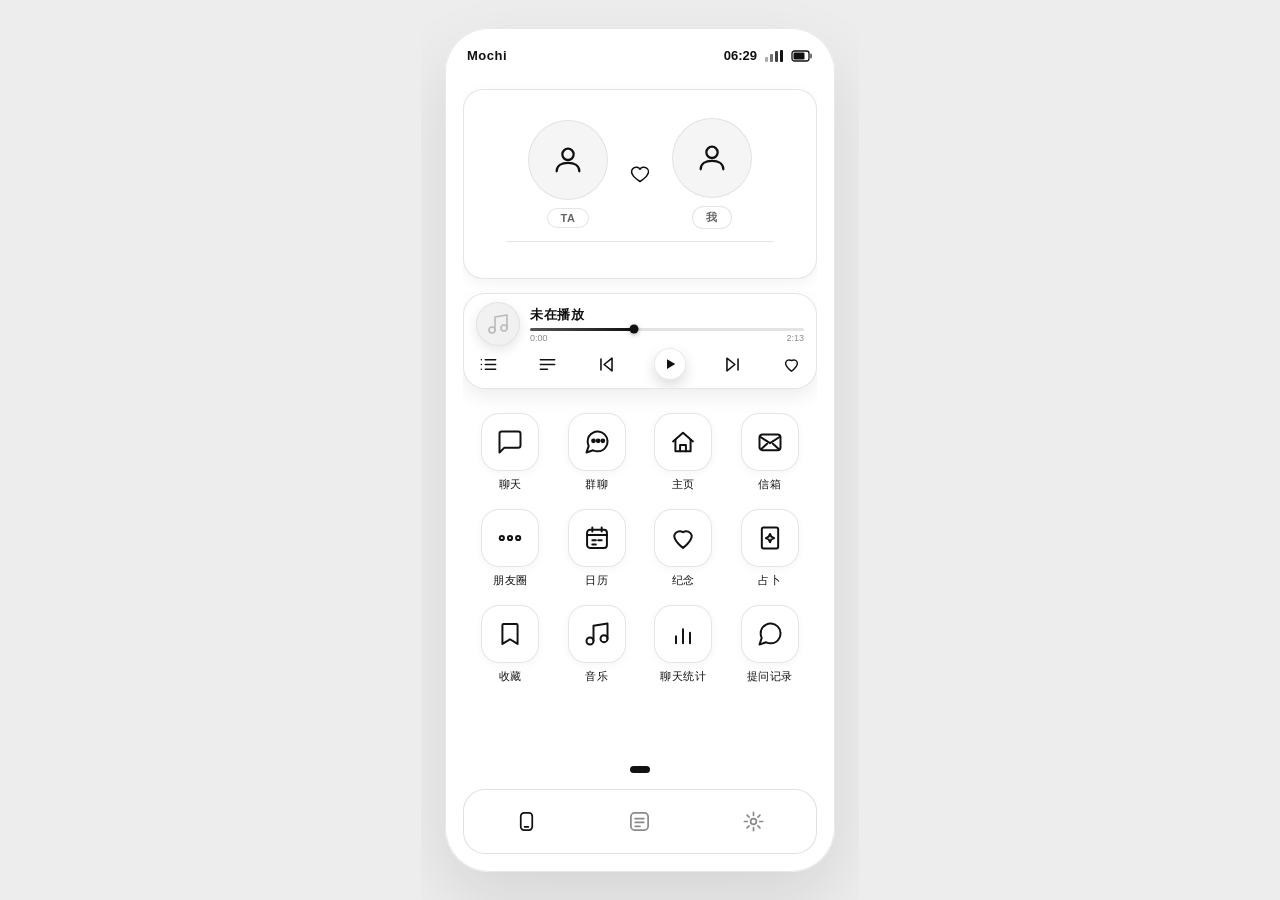
==== index.html @ cc1c0eff "群聊记录丢失的bug尝试修改" ====
<!DOCTYPE html>
<html lang="zh-CN">
<head>
<meta charset="UTF-8">
<meta name="viewport" content="width=device-width, initial-scale=1.0, maximum-scale=1.0, user-scalable=no, viewport-fit=cover, interactive-widget=resizes-visual">
<title>Mochi 字卡传讯</title>
<meta name="description" content="情侣专属的摸鱼字卡聊天模拟器">
<meta name="theme-color" content="#111111">
<link rel="manifest" href="./manifest.json">
<!-- v3.5.158：站点图标用带 mochi 字母的 icon-512——Chrome 安卓通知左侧小图标取自站点图标 -->
<link rel="icon" type="image/png" sizes="512x512" href="./icon-512.png">
<link rel="icon" type="image/png" sizes="192x192" href="./icon-192.png">
<link rel="apple-touch-icon" href="./icon-180.png">
<meta name="apple-mobile-web-app-capable" content="yes">
<meta name="mobile-web-app-capable" content="yes">
<meta name="apple-mobile-web-app-status-bar-style" content="black-translucent">
<meta name="apple-mobile-web-app-title" content="Mochi">
<meta name="format-detection" content="telephone=no,address=no,email=no">
<!-- v3.6.x：全局无 Referer——网易云外链（music.163.com/song/media/outer/url）
     对带 Referer 的请求返回 403（防盗链），移动端 WebView/Edge 对
     audio.referrerPolicy 属性支持不完整，页面级 meta 是更可靠的保证 -->
<meta name="referrer" content="no-referrer">
<script>try{if(localStorage.getItem('xy-home-v2:theme-mode')==='dark')document.documentElement.setAttribute('data-theme','dark');}catch(e){}</script>
<style>
* { margin:0; padding:0; box-sizing:border-box; -webkit-tap-highlight-color:transparent; }
:root {
--ink:#111111; --muted:#8a8a8a; --line:#e6e6e6;
--page-bg:#ededed; --page-bg-grad:#ededed;
--phone-bg-a:#ffffff; --phone-bg-b:#f2f2f2; --phone-inset:#e8e8e8;
--card-bg:#ffffff; --card-bg-97:rgba(255,255,255,.97); --card-border:rgba(0,0,0,.1); --card-shadow:rgba(0,0,0,.04);
--input-bg:#ffffff; --input-border:#e0e0e0; --input-focus-border:#999;
--btn-bg:#111111; --btn-ink:#ffffff; --btn-cancel-bg:#eeeeee; --btn-cancel-ink:#555555;
--overlay-bg:rgba(0,0,0,.35); --static-bg:rgba(0,0,0,.04); --track-bg:#e0e0e0;
--hint-ink:#b5b5b5; --soft-ink:#555555; --pill-border:#ddd;
--danger-soft:#fff5f5; --danger-ink:#a32d2d;
--glass-bg:rgba(255,255,255,.92);
--bg-a:#ffffff; --bg-b:#ffffff;
--shadow-strong:rgba(0,0,0,.12);
--desk-font-scale:1;
--desk-card-scale:1;
}
[data-theme="dark"] {
--ink:#f0f0f0; --muted:#8a8a8a; --line:#333333;
--page-bg:#111111; --page-bg-grad:#111111;
--phone-bg-a:#1c1c1c; --phone-bg-b:#0e0e0e; --phone-inset:rgba(255,255,255,.08);
--card-bg:#1e1e1e; --card-bg-97:rgba(30,30,30,.97); --card-border:rgba(255,255,255,.1); --card-shadow:rgba(0,0,0,.4);
--input-bg:#2a2a2a; --input-border:#3a3a3a; --input-focus-border:#666;
--btn-bg:#f0f0f0; --btn-ink:#111111; --btn-cancel-bg:#2a2a2a; --btn-cancel-ink:#aaaaaa;
--overlay-bg:rgba(0,0,0,.6); --static-bg:rgba(255,255,255,.06); --track-bg:#3a3a3a;
--hint-ink:#666666; --soft-ink:#aaaaaa; --pill-border:#3a3a3a;
--danger-soft:rgba(163,45,45,.18); --danger-ink:#ef9a9a;
--glass-bg:rgba(30,30,30,.92);
--bg-a:#1c1c1c; --bg-b:#0e0e0e;
--shadow-strong:rgba(0,0,0,.5);
}
html,body { overflow-x:hidden;
min-height:100vh;
font-family:'PingFang SC','Microsoft YaHei',-apple-system,sans-serif;
background:radial-gradient(80% 60% at 50% 0%, var(--page-bg-grad) 0%, transparent 60%), var(--page-bg);
display:flex; align-items:center; justify-content:center;
color:var(--ink);
-webkit-text-size-adjust:100%; text-size-adjust:100%;
overscroll-behavior:none;
}
body { height:100vh; height:100dvh; padding:24px; box-sizing:border-box; margin:0; }
html { margin:0; padding:0; }
.splash {
position:fixed; inset:0; z-index:999;
background:var(--card-bg);
display:flex; flex-direction:column; align-items:center;
transition:opacity .4s ease;
}
.splash.hide { opacity:0; pointer-events:none; display:none; }
.splash-box {
flex:1; min-height:0; width:100%; overflow-y:auto;
display:flex; flex-direction:column; align-items:center;
box-sizing:border-box; text-align:center; padding:26px 20px 12px;
scrollbar-width:none; -ms-overflow-style:none;
}
.splash-box::-webkit-scrollbar { display:none; }
.splash-brandcard {
width:min(322px, 100%); box-sizing:border-box;
padding:24px 20px 20px;
background:var(--card-bg); border:1px solid rgba(0,0,0,.07);
border-radius:20px;
display:flex; flex-direction:column; align-items:center;
animation:splash-fade-up .6s ease .04s backwards;
}
.splash-brandcard .splash-logo {
width:74px; height:74px; margin:0 auto 16px;
border-radius:18px;
background:var(--card-bg); border:1px solid rgba(0,0,0,.08);
display:flex; align-items:center; justify-content:center;
animation:splash-pop .7s ease .1s backwards;
}
.splash-logo svg { width:38px; height:38px; }
.splash-title { font-size:18px; font-weight:800; letter-spacing:2px; color:var(--ink); }
.splash-brand { margin-top:8px; font-size:11px; color:var(--muted); letter-spacing:1px; }
.splash-source { margin-top:12px; padding-top:12px; border-top:1px dashed var(--line); text-align:center; width:100%; }
.splash-source-line { font-size:9px; color:var(--hint-ink); line-height:1.8; letter-spacing:0; white-space:nowrap; }
.splash-source-url { color:var(--ink); font-weight:600; }
.splash-footcard {
width:min(322px, 100%); box-sizing:border-box;
padding:14px 18px calc(14px + var(--mochi-safe-bottom,env(safe-area-inset-bottom,0px)));
background:var(--card-bg); border:1px solid rgba(0,0,0,.07);
border-radius:20px;
display:flex; flex-direction:column; align-items:center;
margin-bottom:calc(var(--mochi-safe-bottom,env(safe-area-inset-bottom,0px)) + 18px);
animation:splash-fade-up .6s ease .4s backwards;
}
.splash-ver {
display:flex; flex-direction:column; align-items:center; gap:3px;
line-height:1.5;
}
.splash-ver .sv-app { font-size:11.5px; font-weight:700; color:var(--ink); letter-spacing:.5px; }
.splash-ver .sv-deploy { font-size:10.5px; color:var(--hint-ink); }
.splash-notice {
margin:14px auto 0; width:min(322px, 100%); text-align:left;
background:var(--card-bg); border:1px solid rgba(0,0,0,.07);
border-radius:20px; padding:18px 18px 20px;
animation:splash-fade-up .6s ease .32s backwards;
}
.splash-notice-title { font-size:14px; font-weight:800; color:var(--ink); text-align:center; margin-bottom:5px; letter-spacing:1.5px; }
.splash-notice-sub { font-size:10.5px; font-weight:600; color:var(--muted); text-align:center; margin-bottom:16px; letter-spacing:1.5px; }
.splash-notice-list p { font-size:11.5px; line-height:1.75; color:var(--soft-ink); }
.splash { --sp-ink:#111111; --sp-soft:rgba(17,17,17,.07); }
[data-theme="dark"] .splash { --sp-ink:#e8e8e8; --sp-soft:rgba(255,255,255,.09); }
.splash-tip {
margin:0 0 12px; padding:10px 14px 11px 16px;
background:var(--sp-soft); border-left:3px solid var(--sp-ink); border-radius:8px;
}
.splash-tip p { color:var(--soft-ink); line-height:1.75; }
.splash-tip p + p { margin-top:6px; }
.splash-tip .splash-tip-h { color:var(--ink); font-weight:800; font-size:12px; }
.splash-summary {
margin:0 0 14px; padding:12px 14px 13px 14px;
background:var(--sp-soft); border-left:3px solid var(--sp-ink); border-radius:8px;
}
.splash-summary-title { font-size:12px; font-weight:800; color:var(--ink); margin-bottom:7px; letter-spacing:.6px; }
.splash-summary p { font-size:11.5px; line-height:1.75; color:var(--soft-ink); }
.splash-summary p + p { margin-top:6px; }
.splash-sec-wrap { counter-reset: notice; }
.splash-sec-wrap + .splash-sec-wrap { margin-top:12px; }
.splash-toc {
margin:0 0 14px;
border:1px solid var(--line); border-radius:12px; overflow:hidden;
background:var(--card-bg);
}
.splash-toc-head {
display:flex; align-items:center; justify-content:space-between; gap:8px;
width:100%; padding:12px 14px;
font-size:13px; font-weight:800; letter-spacing:.5px;
color:var(--ink); background:transparent; border:0; text-align:left;
cursor:pointer; user-select:none; -webkit-tap-highlight-color:transparent;
transition:background .2s ease;
}
.splash-toc-head:active { background:var(--sp-soft); }
.splash-toc-chev {
display:inline-block; width:auto; padding:2px 2px 0; text-align:center;
font-size:11px; line-height:1; color:var(--muted); transition:transform .25s ease;
}
.splash-toc.open .splash-toc-chev { transform:rotate(180deg); }
.splash-toc-body { display:none; border-top:1px solid var(--line); counter-reset: toc; }
.splash-toc.open .splash-toc-body { display:block; }
.splash-toc-chip {
display:flex; align-items:center; gap:10px;
width:100%; padding:11px 14px;
font-size:12px; font-weight:700; line-height:1.2; letter-spacing:.4px;
color:var(--muted); background:transparent; border:0; border-bottom:1px solid var(--line);
text-align:left; cursor:pointer; user-select:none; -webkit-tap-highlight-color:transparent;
transition:color .2s ease, background .2s ease;
}
.splash-toc-chip::before {
counter-increment:toc; content:counter(toc, decimal-leading-zero);
display:inline-block; min-width:20px;
font-size:10px; font-weight:800; letter-spacing:0; color:var(--hint-ink);
font-variant-numeric:tabular-nums;
}
.splash-toc-chip:last-child { border-bottom:0; }
.splash-toc-chip:active { background:var(--sp-soft); }
.splash-toc-chip.active { color:var(--ink); font-weight:800; background:var(--sp-soft); }
.splash-toc-chip.active::before { color:var(--sp-ink); }
.splash-sec-collapsible {
border-radius:12px; overflow:hidden;
background:var(--sp-soft); border:1px solid rgba(0,0,0,.05);
scroll-margin-top:10px; }
[data-theme="dark"] .splash-sec-collapsible { border-color:rgba(255,255,255,.06); }
.splash-sec-collapsible .splash-sec {
margin:0; padding:13px 14px; cursor:pointer; user-select:none; -webkit-tap-highlight-color:transparent;
}
.splash-sec-collapsible .splash-sec::after {
content:""; margin-left:auto;
width:7px; height:7px; border-right:1.5px solid var(--sp-ink);
border-bottom:1.5px solid var(--sp-ink);
transform:rotate(-45deg); transition:transform .2s ease;
flex-shrink:0; opacity:.55;
}
.splash-sec-collapsible.is-collapsed .splash-sec-content { display:none; }
.splash-sec-collapsible:not(.is-collapsed) .splash-sec::after { transform:rotate(45deg); }
.splash-sec-collapsible .splash-sec-content {
padding:4px 16px 14px;
background:var(--card-bg);
border-top:1px solid rgba(127,127,127,.1);
}
.splash-sec {
display:flex; align-items:center; gap:9px;
margin-bottom:9px; font-size:13px; font-weight:800; color:var(--ink); letter-spacing:.5px;
}
.splash-sec::before { content:""; width:3px; height:14px; border-radius:2px; background:var(--sp-ink); flex-shrink:0; }
.splash-sub { margin:12px 0 6px; font-size:11.5px; font-weight:800; color:var(--ink); letter-spacing:.5px; }
.splash-item { counter-increment:notice; position:relative; padding-left:23px; margin-bottom:9px; line-height:1.75; }
.splash-item:last-child { margin-bottom:0; }
.splash-item::before {
content:counter(notice);
position:absolute; left:0; top:2px;
min-width:17px; height:17px; line-height:16px; text-align:center;
box-sizing:border-box; padding:0 2px; border-radius:9px;
background:var(--sp-soft); color:var(--sp-ink);
font-size:10px; font-weight:800;
}
.splash-bullet { position:relative; padding-left:23px; margin-bottom:6px; line-height:1.7; }
.splash-bullet::before {
content:"·"; position:absolute; left:8px; top:-1px;
font-size:15px; font-weight:800; color:var(--sp-ink); line-height:1.6;
}
.splash-enter {
display:inline-block; margin-top:14px; padding:11px 40px;
background:var(--btn-bg); color:var(--btn-ink); font-size:13px; font-weight:700;
border-radius:99px; letter-spacing:2px; cursor:pointer;
-webkit-tap-highlight-color:transparent; user-select:none;
box-shadow:0 3px 10px rgba(0,0,0,.12);
transition:opacity .35s ease, transform .12s ease;
}
.splash-enter:active { opacity:.75; transform:scale(.97); }
.splash-enter.is-disabled { opacity:.3; box-shadow:none; pointer-events:none; }
.splash-enter[hidden] { display:none; }
.splash-enter-hint {
margin-top:16px; font-size:11px; color:var(--hint-ink); letter-spacing:1px;
}
.splash-enter-hint[hidden] { display:none; }
.splash-btns {
display:flex; align-items:center; justify-content:center; gap:10px;
margin-top:14px;
}
.splash-btns .splash-enter { margin-top:0; }
.splash-loading {
margin-top:16px; font-size:12px; color:var(--hint-ink); letter-spacing:1px;
}
.splash-loading[hidden] { display:none; }
.splash-force-enter {
margin-top:10px; font-size:11px; color:var(--hint-ink); letter-spacing:1px;
text-decoration:underline; cursor:pointer; -webkit-tap-highlight-color:transparent;
}
.splash-force-enter:active { opacity:.6; }
.splash-force-enter[hidden] { display:none; }
@keyframes splash-pop {
0% { transform:scale(.8); opacity:0; }
100% { transform:scale(1); opacity:1; }
}
@keyframes splash-fade-up {
0% { opacity:0; transform:translateY(14px); }
100% { opacity:1; transform:translateY(0); }
}
.phone {
box-sizing:border-box;
width:390px; max-width:100vw; flex-shrink:0; position:relative;
height:min(844px, calc(100dvh - 48px));
height:min(844px, calc(100vh - 48px));
border-radius:44px; padding:16px 18px 18px;
display:flex; flex-direction:column; overflow:hidden;
box-shadow:0 30px 70px rgba(0,0,0,.1), inset 0 0 0 1px var(--phone-inset);
background:
linear-gradient(168deg, var(--bg-a, #ffffff) 0%, var(--bg-b, #f2f2f2) 100%);
}
@media (max-width: 900px) {
html, body { padding:0; min-height:100vh; min-height:100svh; min-height:100dvh; }
.phone {
box-sizing:border-box;
width:100vw; height:100vh; height:100svh; height:100dvh;
border-radius:0; box-shadow:none;
padding:0 18px 18px;
}
.statusbar {
padding-top:max(calc(14px + env(safe-area-inset-top, 0px)), 14px);
padding-bottom:10px;
}
}
html.force-mobile, html.force-mobile body { padding:0; min-height:100vh; min-height:100svh; min-height:100dvh; }
html.force-mobile .phone {
box-sizing:border-box;
width:100vw; height:100vh; height:100svh; height:100dvh;
border-radius:0; box-shadow:none;
padding:0 18px 18px;
}
html.force-mobile .statusbar {
padding-top:max(calc(14px + env(safe-area-inset-top, 0px)), 14px);
padding-bottom:10px;
}
html.force-mobile .phone input:not([readonly]):not([type="checkbox"]):not([type="radio"]):not([type="range"]):not([type="file"]):not([type="color"]):not([type="hidden"]):not([type="date"]):not([type="time"]):not([type="datetime-local"]):not([type="month"]):not([type="week"]):not([type="button"]):not([type="submit"]):not([type="reset"]),
html.force-mobile .phone textarea:not([readonly]),
html.force-mobile .phone select,
html.force-mobile .phone [contenteditable="true"] { font-size:16px; }
html.force-mobile, html.force-mobile body, html.force-mobile * { touch-action: manipulation; }
html.force-mobile, html.force-mobile body, html.force-mobile .phone, html.force-mobile img { -webkit-touch-callout:none; }
html.force-mobile .tabbar { margin-bottom:var(--mochi-safe-bottom,env(safe-area-inset-bottom,0px)); }
html.force-mobile .phone .page.full .chat-input-row {
margin: 0; border-radius: 0;
border-left: none; border-right: none; border-bottom: none;
padding-left: 12px; padding-right: 12px; padding-top: 10px;
padding-bottom: calc(10px + var(--mochi-safe-bottom,env(safe-area-inset-bottom,0px)));
}
html.force-mobile .phone .page.full .chat-head { padding-top: calc(10px + env(safe-area-inset-top, 0px)); }
html.force-mobile .phone .page.full { padding-bottom: 0; }
html.force-mobile #page-chat { background: var(--page-bg-grad); }
#page-chat { background:#ededed; }
[data-theme="dark"] #page-chat { background:#191919; }
html.force-mobile button, html.force-mobile .app, html.force-mobile .set-row,
html.force-mobile .tab, html.force-mobile .msg, html.force-mobile .feed-post,
html.force-mobile .mail-item { -webkit-tap-highlight-color:transparent; }
html.force-mobile .page-slide,
html.force-mobile .deco-widget, html.force-mobile .mini-card, html.force-mobile .checkin,
html.force-mobile .weekend-box, html.force-mobile .music-widget,
html.force-mobile .memo-card, html.force-mobile .mood-card, html.force-mobile .week-card,
html.force-mobile .desk-period, html.force-mobile .app-grid, html.force-mobile .mini-row { zoom:1; }
.fs-active .phone, .fs-css-active .phone {
width:100vw; height:100vh; height:100svh; height:100dvh;
max-width:none; border-radius:0; box-shadow:none;
padding:0 18px 18px;
}
@media (display-mode: fullscreen) {
.phone {
width:100vw; height:100vh; height:100svh; height:100dvh;
max-width:none; border-radius:0; box-shadow:none;
padding:0 18px 18px;
}
}
html.ios-vv-fit:not(.ios-pwa-standalone) .phone,
html.tablet.ios-vv-fit:not(.ios-pwa-standalone) .phone { height:var(--mochi-ios-h, 100dvh); }
.ios-pwa-standalone .phone,
html.tablet.ios-pwa-standalone .phone { height:100vh; }
.ios-pwa-standalone.ios-fs-active .phone,
html.tablet.ios-pwa-standalone.ios-fs-active .phone { height:var(--mochi-ios-h, 100dvh); }
html.ios-pwa-standalone,
html.ios-pwa-standalone body { background: var(--bg-b); }
@media (display-mode: standalone) {
html, body { background: var(--bg-b); }
}
@media (max-width: 900px) {
.phone input:not([readonly]):not([type="checkbox"]):not([type="radio"]):not([type="range"]):not([type="file"]):not([type="color"]):not([type="hidden"]):not([type="date"]):not([type="time"]):not([type="datetime-local"]):not([type="month"]):not([type="week"]):not([type="button"]):not([type="submit"]):not([type="reset"]),
.phone textarea:not([readonly]),
.phone select,
.phone [contenteditable="true"] {
font-size:16px;
}
html, body, * { touch-action: manipulation; }
html, body, .phone, img { -webkit-touch-callout:none; }
}
@media (max-width: 900px) {
.tabbar {
margin-bottom:var(--mochi-safe-bottom,env(safe-area-inset-bottom,0px));
}
.phone .page.full .chat-input-row {
margin: 0;
border-radius: 0;
border-left: none; border-right: none; border-bottom: none;
padding-left: 12px; padding-right: 12px;
padding-top: 10px;
padding-bottom: calc(10px + var(--mochi-safe-bottom,env(safe-area-inset-bottom,0px)));
}
.phone .page.full .chat-head { padding-top: calc(10px + env(safe-area-inset-top, 0px)); }
.phone .page.full { padding-bottom: 0; }
#page-chat { background: var(--page-bg-grad); }
}
@media (display-mode: fullscreen) {
.phone .page.full .chat-head { padding-top: max(env(safe-area-inset-top, 0px), 12px); }
.phone .page.full .gs-title, .phone .page.full .card-tabs,
.phone .page.full .div-h-title, .phone .page.full .stats-top-name { padding-top: max(env(safe-area-inset-top, 0px), 12px); }
}
.fs-active .phone .page.full .chat-head { padding-top: max(env(safe-area-inset-top, 0px), 12px); }
.fs-active .phone .page.full .gs-title, .fs-active .phone .page.full .card-tabs,
.fs-active .phone .page.full .div-h-title, .fs-active .phone .page.full .stats-top-name { padding-top: max(env(safe-area-inset-top, 0px), 12px); }
@media (max-width: 900px) {
.ios-fs-active .phone { padding-top: max(env(safe-area-inset-top, 0px), 12px); }
.ios-fs-active .phone .statusbar { display: none; }
}
@media (max-width: 900px) {
.fs-css-active .phone { padding-top: max(env(safe-area-inset-top, 0px), 12px); }
}
html.tablet body { padding:0; }
html.tablet .phone {
width:min(640px, 100vw); max-width:none; flex-shrink:0;
height:100vh; height:100svh; height:100dvh;
border-radius:0; box-shadow:none;
padding:0 18px 18px;
}
html.tablet .phone.no-statusbar { padding:0; }
html.tablet .statusbar {
padding-top:max(calc(14px + env(safe-area-inset-top, 0px)), 14px);
padding-bottom:10px;
}
html.tablet.fs-active .phone, html.tablet.fs-css-active .phone { width:100vw; max-width:none; }
@media (display-mode: fullscreen) { html.tablet .phone { width:100vw; max-width:none; } }
html.tablet.ios-fs-active .phone { padding-top:max(env(safe-area-inset-top, 0px), 12px); }
html.tablet .phone .page.full .chat-input-row {
margin:0; border-radius:0;
border-left:none; border-right:none; border-bottom:none;
padding-left:12px; padding-right:12px;
padding-top:10px;
padding-bottom:calc(10px + var(--mochi-safe-bottom,env(safe-area-inset-bottom,0px)));
}
html.tablet .phone .page.full .chat-head { padding-top:calc(10px + env(safe-area-inset-top, 0px)); }
html.tablet .phone .page.full { padding-bottom:0; }
html.tablet #page-chat { background:var(--page-bg-grad); }
html.tablet .tabbar { margin-bottom:var(--mochi-safe-bottom,env(safe-area-inset-bottom,0px)); }
html.tablet .page-slide { zoom:1; }
html.tablet .deco-widget, html.tablet .mini-card, html.tablet .checkin,
html.tablet .weekend-box, html.tablet .music-widget, html.tablet .memo-card,
html.tablet .mood-card, html.tablet .week-card, html.tablet .desk-period, html.tablet .app-grid, html.tablet .mini-row { zoom:1; }
html.tablet .app .app-ico { width:64px; height:64px; }
html.tablet .app .app-name { font-size:12px; }
html.tablet .msg:not(.msg-ask):not(.msg-center) { max-width:70%; }
html.tablet .modal { width:min(320px, 82vw); }
html.tablet .phone input:not([readonly]):not([type="checkbox"]):not([type="radio"]):not([type="range"]):not([type="file"]):not([type="color"]):not([type="hidden"]):not([type="date"]):not([type="time"]):not([type="datetime-local"]):not([type="month"]):not([type="week"]):not([type="button"]):not([type="submit"]):not([type="reset"]),
html.tablet .phone textarea:not([readonly]),
html.tablet .phone select,
html.tablet .phone [contenteditable="true"] { font-size:16px; }
html.tablet, html.tablet * { touch-action:manipulation; }
html.tablet body, html.tablet .phone, html.tablet img { -webkit-touch-callout:none; }
@media (orientation: landscape) and (min-width: 1024px) {
html.tablet .phone { width:min(820px, 100vw); }
html.tablet .msg:not(.msg-ask):not(.msg-center) { max-width:min(70%, 460px); }
html.tablet .modal { width:min(360px, 82vw); }
}
.cc-import-progress {
position:fixed; inset:0; z-index:99999;
background:rgba(0,0,0,.45);
display:flex; align-items:center; justify-content:center;
}
.cc-import-progress[hidden] { display:none; }
.cc-ip-box {
width:min(280px, 84vw); background:var(--card-bg); border-radius:18px;
padding:22px 20px 18px; text-align:center;
box-shadow:0 20px 50px rgba(0,0,0,.18);
}
.cc-ip-title { font-size:15px; font-weight:700; margin-bottom:12px; }
.cc-ip-bar {
height:8px; border-radius:99px; background:var(--track-bg); overflow:hidden; margin:14px 0 10px;
}
.cc-ip-fill {
height:100%; width:0%; border-radius:99px; background:var(--btn-bg);
transition:width .25s ease;
}
.cc-ip-sub { font-size:12px; color:var(--muted); min-height:16px; }
@media (max-width: 900px) {
button, .app, .set-row, .tab, .msg, .feed-post, .mail-item {
-webkit-tap-highlight-color:transparent;
}
}
body.scroll-lock { overflow:hidden; }
body.scroll-lock .page { overflow:hidden; }
.ce-box {
white-space:pre-wrap; word-break:break-word; outline:none;
caret-color:var(--ink); line-height:1.5;
}
.ce-box:empty::before {
content:attr(data-ph); color:var(--hint-ink); pointer-events:none;
}
input.ce-ghost, textarea.ce-ghost {
position:absolute; width:1px !important; height:1px !important; opacity:0;
pointer-events:none; padding:0; border:0;
}
#tc-mask, #call-mask, #feed-notice-panel, #poke-card, #emoji-panel, #chat-ask-panel, #qa-mask {
overscroll-behavior:contain;
}
.glass {
background: var(--glass-bg);
border: 1px solid var(--card-border);
box-shadow: 0 2px 8px var(--card-shadow);
}
.app-ico svg, .deco-avatar .ring svg, .chat-item .av svg, .chat-search svg,
.ch-back svg, .set-row .ico svg, .set-row .arrow svg, .msg-av svg,
.mw-btn, .mw-heart {
stroke: var(--ink);
}
.mw-bars { fill: var(--ink); }
.statusbar {
display:flex; align-items:center; justify-content:space-between;
padding:4px 4px 12px; font-size:13px; font-weight:600; z-index:2;
}
.statusbar .brand { font-weight:800; letter-spacing:.5px; }
.statusbar .sb-right { display:flex; align-items:center; gap:8px; }
.statusbar .icons { display:flex; gap:6px; align-items:center; }
.page { flex:1; display:flex; flex-direction:column; overflow-y:auto; z-index:2; padding-bottom:4px; }
.page[hidden] { display:none; }
.app[hidden] { display:none !important; }
.modal-mask {
position:absolute; inset:0; z-index:90;
background:var(--overlay-bg);
display:flex; align-items:center; justify-content:center;
}
.modal-mask[hidden] { display:none; }
.modal {
width:min(272px, 82vw);
max-height: min(78vh, calc(100% - 24px));
overflow-y:auto;
background:var(--card-bg-97);
border:1px solid var(--card-border);
border-radius:22px; padding:18px 18px 16px;
box-shadow:0 20px 50px var(--shadow-strong);
}
.modal-title { font-size:15px; font-weight:700; margin-bottom:12px; }
.modal-input {
width:100%; border:1px solid var(--input-border); border-radius:12px;
padding:10px 12px; font-size:14px; font-family:inherit;
outline:none; background:var(--input-bg); color:var(--ink);
}
.modal-input:focus { border-color:var(--input-focus-border); }
.modal-input[hidden] { display:none; }
.modal-textarea {
width:100%; border:1px solid var(--input-border); border-radius:12px;
padding:10px 12px; font-size:13px; font-family:inherit;
outline:none; background:var(--input-bg); color:var(--ink);
resize:vertical; min-height:64px; line-height:1.6;
}
.modal-textarea[hidden] { display:none; }
.modal-textarea:focus { border-color:var(--input-focus-border); }
.modal-textarea.ce-box {
max-height:38vh;
overflow-y:auto;
-webkit-overflow-scrolling:touch;
overscroll-behavior:contain;
}
.modal, .modal-textarea.ce-box {
scrollbar-width:none; -ms-overflow-style:none;
}
.modal::-webkit-scrollbar, .modal-textarea.ce-box::-webkit-scrollbar { display:none; }
.modal.modal--big { width:min(330px, 94vw); }
.modal.modal--big .modal-textarea,
.modal.modal--big .modal-textarea.ce-box { max-height:52vh; }
.modal-swatches { display:flex; flex-wrap:wrap; gap:12px; margin-top:4px; }
.modal-swatches[hidden] { display:none; }
.modal-pills { display:flex; flex-wrap:wrap; gap:8px; margin-top:4px; }
.modal-pills[hidden] { display:none; }
.modal-slider { margin-top:6px; }
.modal-slider[hidden] { display:none; }
.ms-head { display:flex; justify-content:space-between; align-items:center; margin-bottom:2px; }
.ms-label { font-size:12px; color:var(--muted); }
.ms-val { font-size:13px; font-weight:700; color:var(--ink); min-width:40px; text-align:right; }
.ms-range {
width:100%; margin:6px 0; -webkit-appearance:none; appearance:none;
height:4px; border-radius:99px; background:var(--track-bg); outline:none;
}
.ms-range::-webkit-slider-thumb {
-webkit-appearance:none; appearance:none; width:22px; height:22px; border-radius:50%;
background:var(--btn-bg); border:3px solid var(--card-bg); box-shadow:0 1px 5px rgba(0,0,0,.3); cursor:pointer;
}
.ms-range::-moz-range-thumb {
width:16px; height:16px; border-radius:50%; background:var(--btn-bg);
border:3px solid var(--card-bg); box-shadow:0 1px 5px rgba(0,0,0,.3); cursor:pointer;
}
.ms-preview {
display:flex; align-items:center; gap:12px; margin-top:10px;
padding:10px 14px; background:var(--static-bg); border-radius:14px;
}
.ms-preview[hidden] { display:none; }
.ms-ico {
width:52px; height:52px; flex-shrink:0;
background:var(--glass-bg); border:1px solid var(--card-border);
box-shadow:0 3px 8px rgba(0,0,0,.08);
}
.ms-preview-txt { font-size:12px; color:var(--muted); }
.pill {
padding:8px 16px; font-size:13px; border-radius:99px;
border:1px solid var(--pill-border); background:var(--card-bg); color:var(--soft-ink);
cursor:pointer; font-family:inherit; font-weight:600;
}
.pill.on { background:var(--card-bg); color:var(--ink); border-color:var(--btn-bg); }
.sw {
width:42px; height:42px; border-radius:50%; cursor:pointer;
border:2px solid transparent; box-shadow:0 2px 6px rgba(0,0,0,.1);
}
.sw:hover { transform:scale(1.1); }
.sw.on { border-color:var(--ink); }
.modal-custom {
display:block; margin:12px auto 0; padding:6px 18px;
font-size:12px; color:var(--muted); background:transparent;
border:1px solid var(--pill-border); border-radius:99px; cursor:pointer; font-family:inherit;
}
.modal-custom:hover { color:var(--ink); border-color:#bbb; }
.modal-custom.on { color:var(--ink); border-color:var(--ink); }
.modal-custom[hidden] { display:none; }
.modal-btns { display:flex; gap:10px; margin-top:16px; }
.modal-btn {
flex:1; border:none; border-radius:12px; padding:11px;
font-size:14px; font-family:inherit; cursor:pointer;
}
.modal-btn.cancel { background:var(--btn-cancel-bg); color:var(--btn-cancel-ink); }
.modal-btn.ok { background:var(--btn-bg); color:var(--btn-ink); font-weight:600; }
.modal-btn.copy { background:var(--btn-bg); color:var(--btn-ink); font-weight:600; }
.modal-btn[hidden] { display:none; }
.page { scrollbar-width:none; -ms-overflow-style:none; }
.page::-webkit-scrollbar { display:none; }
.modal-select {
width:100%; border:1px solid var(--input-border); border-radius:12px;
padding:11px 13px; font-size:13px; font-family:inherit; background:var(--input-bg); color:var(--ink);
outline:none; margin-top:4px;
}
.modal-select[hidden] { display:none; }
.modal-select:focus { border-color:var(--input-focus-border); }
.modal-file {
display:block; margin:10px auto 0; padding:6px 16px;
font-size:12px; color:var(--soft-ink); background:transparent;
border:1px solid var(--pill-border); border-radius:10px; cursor:pointer; font-family:inherit;
}
.modal-file:hover { border-color:#999; color:var(--ink); }
.modal-file[hidden] { display:none; }
.modal-static {
font-size:14px; line-height:1.7; color:var(--ink);
background:var(--static-bg); border-radius:12px; padding:12px 14px;
margin-bottom:14px; white-space:pre-wrap; word-break:break-word;
}
.modal-static[hidden] { display:none; }
.pwa-install {
position:fixed; right:16px; bottom:calc(16px + var(--mochi-safe-bottom,env(safe-area-inset-bottom,0px))); z-index:900;
display:flex; align-items:center; gap:6px;
background:var(--btn-bg); color:var(--btn-ink); border:none; border-radius:99px;
padding:11px 18px; font-size:13px; font-family:inherit; font-weight:600;
cursor:pointer; box-shadow:0 6px 20px rgba(0,0,0,.25);
}
.pwa-install svg { width:16px; height:16px; }
.pwa-install[hidden] { display:none; }
.pwa-ios-hint {
position:fixed; right:16px; bottom:calc(16px + var(--mochi-safe-bottom,env(safe-area-inset-bottom,0px))); z-index:900;
background:rgba(17,17,17,.92); color:#fff; border-radius:14px;
padding:12px 16px; font-size:12px; line-height:1.5; max-width:240px;
box-shadow:0 6px 20px rgba(0,0,0,.25); cursor:pointer;
}
.pwa-ios-hint[hidden] { display:none; }
.ver-update-bar {
position:fixed; top:0; left:0; right:0; z-index:998;
display:flex; align-items:center; justify-content:center; gap:10px;
padding:10px 14px;
padding-top:calc(10px + env(safe-area-inset-top, 0px));
background:rgba(17,17,17,.94); color:#fff; font-size:13px;
box-shadow:0 4px 16px rgba(0,0,0,.25);
}
.ver-update-bar[hidden] { display:none; }
.ver-update-bar .vub-txt { font-weight:600; }
.ver-update-bar .vub-act {
flex-shrink:0; padding:5px 14px; border-radius:99px;
background:var(--card-bg); color:var(--ink); font-weight:700; cursor:pointer;
-webkit-tap-highlight-color:transparent;
}
.ver-update-bar .vub-act:active { opacity:.8; }
.poke-card-scroll, .tc-body, .mg-list, .emoji-groups,
.card-list, .mem-scroll, .cal-scroll, .div-scroll, .gs-scroll,
.chat-search, .fav-list, .feed-list, .mail-list, .qa-body,
.sm-list, .music-list, .feed-notice-panel, .feed-comment-panel,
.emoji-panel, #com-sticker-list, .chat-draft-items {
overscroll-behavior: contain;
}
.tc-hint, .tc-q, .tc-opt, .qa-q, .cal-message, .mem-next,
.div-card-meaning, .msg-bubble, .feed-content, .feed-comment,
.mail-body, .tc-li-q, .modal-static {
word-break: break-word;
overflow-wrap: anywhere;
}
.sfx-card .set-row { border-bottom:none; padding-bottom:6px; }
.sfx-presets { display:flex; flex-wrap:wrap; gap:8px; padding:6px 16px 12px; }
.sfx-preset {
padding:6px 13px; border-radius:99px; font-size:12px; font-weight:600;
border:1px solid rgba(0,0,0,.12); background:#fff; color:#444;
font-family:inherit; cursor:pointer; -webkit-tap-highlight-color:transparent;
transition:background .15s ease, color .15s ease, border-color .15s ease;
}
.sfx-preset:active { background:rgba(0,0,0,.07); }
.sfx-preset.on { background:var(--ink); color:#fff; border-color:var(--ink); }
.sfx-tools { display:flex; gap:8px; flex-wrap:wrap; padding:0 16px 14px; }
:root {
--widget-bg:#ffffff;
--widget-border:rgba(0,0,0,.1);
--widget-btn:#111111;
--widget-btn-text:#ffffff;
--widget-heart:#111111;
--widget-opacity:1;
--app-ico-radius:18px;
--desk-bg-blur:0px;
--desk-bg-mask-op:0;
--desk-card-radius:20px;
}
.phone-bg-mask {
position:absolute; inset:0; z-index:0; pointer-events:none;
background:rgba(255,255,255,var(--desk-bg-mask-op,0));
border-radius:inherit;
}
.phone-bg-mask.blur-on {
backdrop-filter:blur(var(--desk-bg-blur,0px));
-webkit-backdrop-filter:blur(var(--desk-bg-blur,0px));
}
.page-slide { zoom:var(--desk-font-scale, 1); }
.deco-widget, .mini-row, .checkin, .weekend-box, .music-widget,
.week-card, .desk-period, .app-grid { zoom:var(--desk-card-scale, 1); }
@media (max-width: 900px) {
.page-slide,
.deco-widget, .mini-row, .checkin, .weekend-box, .music-widget,
.week-card, .desk-period, .app-grid { zoom:1; }
}
.deco-widget {
position:relative; height:190px; border-radius:26px;
margin-top:14px; margin-bottom:14px; flex-shrink:0;
background:var(--widget-bg);
border:1px solid var(--widget-border);
box-shadow:0 4px 14px rgba(0,0,0,.05);
display:flex; flex-direction:column; align-items:center; justify-content:center;
padding:14px 16px 12px;
opacity:var(--widget-opacity);
}
.deco-avatars {
display:flex; align-items:center; justify-content:center; gap:22px;
}
.deco-avatar { display:flex; flex-direction:column; align-items:center; gap:8px; cursor:pointer; }
.deco-avatar .ring {
width:80px; height:80px; border-radius:var(--msg-av-radius, 50%);
background:#f5f5f5; border:1px solid rgba(0,0,0,.08);
display:flex; align-items:center; justify-content:center; overflow:hidden;
transition:transform .18s ease;
}
.deco-avatar:active .ring { transform:scale(.95); }
.deco-avatar .ring svg { width:34px; height:34px; }
.deco-avatar .ring img { width:100%; height:100%; object-fit:cover; display:block; border-radius:var(--msg-av-radius, 50%); }
.deco-avatar .lbl {
font-size:11px; color:#666; font-weight:600; letter-spacing:.5px;
background:#fff; border:1px solid rgba(0,0,0,.1);
padding:3px 13px; border-radius:99px; cursor:pointer;
}
.deco-avatar .lbl:hover { background:rgba(0,0,0,.04); }
.deco-heart {
flex-shrink:0;
display:flex; align-items:center; justify-content:center;
color:#111;
}
.deco-heart svg { width:20px; height:20px; }
.deco-love {
margin-top:12px; text-align:center; color:var(--ink);
width:84%;
border-top:1px solid rgba(0,0,0,.1);
padding-top:10px;
line-height:1.6;
display:flex; align-items:baseline; justify-content:center; gap:10px;
}
.deco-love #love-days { font-size:20px; font-weight:800; letter-spacing:1px; white-space:nowrap; }
.deco-love #love-date {
font-size:11px; color:var(--muted); letter-spacing:.5px;
white-space:nowrap; overflow:hidden; text-overflow:ellipsis; min-width:0;
}
.mini-row { display:flex; gap:12px; margin-bottom:14px; flex-shrink:0; }
.mini-card { flex:1; height:92px; overflow:hidden; box-sizing:border-box; border-radius:20px; padding:14px; box-shadow:0 6px 16px rgba(0,0,0,.06); background:var(--widget-bg); opacity:var(--widget-opacity); border:1px solid var(--widget-border); display:flex; flex-direction:column; justify-content:center; }
.mc-top { font-size:11px; color:var(--muted); letter-spacing:1px; }
.mc-b { font-size:13px; font-weight:600; color:var(--ink); margin-top:6px; line-height:1.45; }
.mc-b b { font-size:16px; }
.mini-card .mc-b { white-space:nowrap; overflow:hidden; text-overflow:ellipsis; height:18.85px; line-height:18.85px; }
.mini-card #love-quote {
white-space:normal; display:-webkit-box; -webkit-box-orient:vertical; -webkit-line-clamp:3;
overflow:hidden; text-overflow:clip; height:45px; line-height:15px; margin-top:2px;
}
.mini-card[data-card-bg="fish"] .mc-b {
height:45px; line-height:15px; margin-top:2px; overflow:hidden;
}
.mini-card[data-card-bg="fish"] .mc-b b { line-height:inherit; }
.checkin {
display:flex; align-items:center; gap:10px;
border-radius:18px; padding:12px 14px; margin:0 0 14px; flex-shrink:0;
height:66px; box-sizing:border-box; overflow:hidden;
background:var(--widget-bg);
box-shadow:0 4px 14px rgba(0,0,0,.05);
opacity:var(--widget-opacity);
border:1px solid var(--widget-border);
}
.ck-heart {
width:30px; height:30px; border-radius:50%; flex-shrink:0;
background:var(--widget-heart); color:#fff;
display:flex; align-items:center; justify-content:center; font-size:13px;
}
.ck-txt {
flex:1; font-size:11px; color:#555; font-weight:500; letter-spacing:.5px;
white-space:nowrap; overflow:hidden; text-overflow:ellipsis;
}
.ck-btn {
font-size:12px; font-weight:700; color:var(--widget-btn-text); cursor:pointer;
background:var(--widget-btn); padding:9px 16px; border-radius:99px;
box-shadow:0 3px 8px rgba(0,0,0,.12);
display:inline-flex; align-items:center; min-height:38px; border:none;
font-family:inherit; -webkit-tap-highlight-color:transparent;
}
.ck-btn.done { background:#e2e2e2; color:#777; box-shadow:none; }
.weekend-box {
position:relative; display:flex; align-items:center; justify-content:space-between; gap:8px;
border-radius:16px; padding:9px 12px; margin:0 0 14px; flex-shrink:0;
height:66px; box-sizing:border-box; overflow:hidden;
background:var(--widget-bg);
box-shadow:0 4px 14px rgba(0,0,0,.05);
opacity:var(--widget-opacity);
border:1px solid var(--widget-border);
}
.we-combo {
position:absolute; top:-9px; right:10px;
font-size:10px; font-weight:700; color:#fff; letter-spacing:.5px;
background:#e8533d; padding:2px 8px; border-radius:99px;
box-shadow:0 2px 8px rgba(232,83,61,.4);
opacity:0; transform:translateY(3px) scale(.9); pointer-events:none;
transition:opacity .18s ease, transform .18s ease;
}
.we-combo.on { opacity:1; transform:translateY(0) scale(1); }
.we-left { display:flex; flex-direction:column; gap:0; min-width:0; }
.we-top {
display:flex; align-items:baseline; gap:8px; min-width:0;
line-height:1.2;
}
.we-days { font-size:13px; font-weight:700; color:var(--ink); letter-spacing:.5px; white-space:nowrap; flex-shrink:0; }
.we-sub { font-size:9px; color:var(--muted); letter-spacing:1px; white-space:nowrap; overflow:hidden; text-overflow:ellipsis; min-width:0; }
.we-ta {
display:grid; grid-template-columns:1fr 1fr; gap:2px 16px;
margin-top:1px; font-size:10px; line-height:1.2; color:#555; font-weight:600;
}
.we-ta .pair { display:flex; align-items:baseline; gap:5px; white-space:nowrap; }
.we-ta .pair i { font-style:normal; }
.we-ta .pair b { color:var(--ink); font-size:12px; font-weight:700; }
.we-ta i { font-style:normal; }
.we-sep {
font-style:normal; color:#c9c9c9; font-weight:400;
margin:0 10px; font-size:10px;
}
.we-btn {
flex-shrink:0;
border:none; cursor:pointer; font-family:inherit;
background:var(--widget-btn); color:var(--widget-btn-text); font-size:12px; font-weight:700;
padding:6px 11px; border-radius:99px; box-shadow:0 3px 8px rgba(0,0,0,.25);
display:flex; align-items:center; gap:3px;
}
.we-btn:active { transform:scale(.95); }
.we-btn b { font-size:13px; }
.app-grid { display:grid; grid-template-columns:repeat(4,1fr); gap:2px 8px; padding:2px 8px 6px; }
.app { display:flex; flex-direction:column; align-items:center; gap:6px; cursor:pointer; }
.app .app-ico {
width:min(58px, 21vw); height:min(58px, 21vw); border-radius:var(--app-ico-radius);
background: rgba(255,255,255,.92); border:1px solid rgba(0,0,0,.1);
box-shadow:0 2px 8px rgba(0,0,0,.04);
display:flex; align-items:center; justify-content:center;
transition:transform .18s ease, box-shadow .18s ease;
}
.app:hover .app-ico {
transform:translateY(-2px) scale(1.05);
box-shadow:0 4px 12px rgba(0,0,0,.08);
}
.app .app-ico svg { width:28px; height:28px; stroke:var(--ink); }
.app .app-ico img { width:100%; height:100%; object-fit:cover; border-radius:18px; display:block; }
.app-badge-box { position:relative; }
.app-badge {
position:absolute; top:-5px; right:-6px; min-width:18px; height:18px; padding:0 5px;
background:#fff; color:#333; font-size:10px; font-weight:700; line-height:16px;
text-align:center; border-radius:10px; border:1px solid rgba(0,0,0,.15);
box-shadow:0 1px 4px rgba(0,0,0,.08); box-sizing:border-box;
}
.app-badge[hidden] { display:none; }
.app-grid.editing .app-ico { outline:2px solid var(--ink); outline-offset:3px; }
.app .app-name { font-size:11px; color:var(--ink); letter-spacing:.5px; }
.app .app-name { white-space:nowrap; overflow:hidden; text-overflow:ellipsis; max-width:100%; height:14px; line-height:14px; display:block; }
.page-slide .app[data-desk-widget^="app-"] { align-self:center; margin:8px 0; }
.app-grid { margin-top:0; }
.app-grid.p2-grid { margin-top:0; }
.page-slide > [data-desk-widget]:first-child { margin-top:14px; }
.desktop-pages {
flex:1; min-height:0; display:flex;
overflow-x:auto; overflow-y:hidden;
scroll-snap-type:x mandatory;
-webkit-overflow-scrolling:touch;
scrollbar-width:none; -ms-overflow-style:none;
touch-action:pan-x pan-y;
gap:var(--desk-page-gap, 8px);
}
.desktop-pages::-webkit-scrollbar { display:none; }
.page-slide {
width:100%; flex-shrink:0; height:100%;
scroll-snap-align:start;
overflow-y:auto; scrollbar-width:none; -ms-overflow-style:none;
touch-action:pan-x pan-y;
}
.page-slide::-webkit-scrollbar { display:none; }
#page-phone { position:relative; }
#page-phone { user-select:none; -webkit-user-select:none; -webkit-touch-callout:none; }
.dots {
position:absolute; left:0; right:0; bottom:6px;
display:flex; justify-content:center; gap:8px; padding:0;
}
.dot {
width:7px; height:7px; border-radius:99px; background:rgba(0,0,0,.18); cursor:pointer;
transition:width .25s ease, background .25s ease;
}
.dot.active { width:20px; background:var(--ink); }
.page-slide { padding-bottom:18px; }
.page-slide.desk-page {
display:flex; flex-direction:column;
}
.desk-page-hint {
display:none; margin:auto; text-align:center; color:var(--muted);
font-size:12px; letter-spacing:1px; padding:40px 20px;
}
.desk-page-add {
margin:16px auto; padding:10px 22px; border-radius:99px;
border:1px dashed rgba(0,0,0,.2); background:rgba(255,255,255,.6);
color:var(--ink); font-size:13px; font-weight:600; cursor:pointer;
display:none; align-items:center; gap:6px;
}
.decor-on .page-slide.desk-page .desk-page-hint { display:block; }
.decor-on .page-slide.desk-page .desk-page-add { display:inline-flex; }
.desk-widget, [data-desk-widget] {
position:relative;
}
.deco-widget, .mini-card, .checkin, .weekend-box, .music-widget,
.memo-card, .mood-card, .week-card,
.desk-clock, .desk-cal, .desk-timer, .desk-anniv, .desk-period,
.desk-text-widget, .desk-countdown-widget {
border-radius:var(--desk-card-radius, 20px);
}
.desk-lib {
position:fixed; inset:0; z-index:99;
display:flex; align-items:center; justify-content:center;
background:rgba(0,0,0,.4);
}
.desk-lib-box {
width:min(88vw,380px); max-height:78vh; overflow:auto;
background:#fff; border-radius:16px; padding:16px;
box-shadow:0 8px 30px rgba(0,0,0,.2);
scrollbar-width:none;
}
.desk-lib-box::-webkit-scrollbar { display:none; }
.desk-lib-title { font-size:15px; font-weight:700; margin-bottom:4px; }
.desk-lib-sub { font-size:11px; color:#888; margin-bottom:12px; }
.desk-lib-item {
display:flex; align-items:center; gap:10px;
padding:10px 12px; border:1px solid #eee; border-radius:10px; margin-bottom:8px;
font-size:13px;
}
.desk-lib-item .dl-meta { flex:1; min-width:0; }
.desk-lib-item .dl-name { font-size:13px; font-weight:600; color:var(--ink,#111); }
.desk-lib-item .dl-where { font-size:11px; color:#999; margin-top:2px; }
.desk-lib-item .dl-btn {
font-size:12px; padding:4px 12px; border:none; border-radius:99px;
background:#111; color:#fff; cursor:pointer; font-family:inherit; flex-shrink:0;
}
.desk-lib-item .dl-btn:disabled { background:#ddd; color:#999; }
.desk-clock { padding:14px 16px; margin:0 0 14px; text-align:center; }
.desk-clock .dc-time { font-size:32px; font-weight:700; letter-spacing:2px; color:var(--ink,#111); line-height:1.1; }
.desk-clock .dc-date { font-size:12px; color:var(--muted,#888); margin-top:4px; }
.desk-cal { padding:12px 14px; margin:0 0 14px; }
.desk-cal .dcal-head { display:flex; align-items:center; justify-content:space-between; margin-bottom:8px; }
.desk-cal .dcal-title { font-size:13px; font-weight:600; color:var(--ink,#111); }
.desk-cal .dcal-grid { display:grid; grid-template-columns:repeat(7,1fr); gap:2px; }
.desk-cal .dcal-cell { text-align:center; font-size:11px; line-height:24px; height:24px; border-radius:6px; color:var(--ink,#333); }
.desk-cal .dcal-cell.empty { visibility:hidden; }
.desk-cal .dcal-cell.today { background:#111; color:#fff; font-weight:700; }
.desk-cal .dcal-cell.has-msg { position:relative; color:var(--ink,#111); font-weight:600; }
.desk-cal .dcal-cell.has-msg::after { content:''; position:absolute; bottom:2px; left:50%; transform:translateX(-50%); width:4px; height:4px; border-radius:50%; background:#e88; }
.desk-cal .dcal-cell.today.has-msg::after { background:#fff; }
.desk-cal .dcal-cell:not(.empty):active { background:rgba(0,0,0,.08); }
.desk-timer { padding:14px 16px; margin:0 0 14px; text-align:center; }
.desk-timer .dt-disp { font-size:28px; font-weight:700; letter-spacing:1px; color:var(--ink,#111); line-height:1.1; font-variant-numeric:tabular-nums; }
.desk-timer .dt-mode-label { font-size:11px; color:var(--muted,#888); margin-top:4px; }
.desk-timer .dt-controls { display:flex; gap:6px; margin-top:10px; }
.desk-timer .dt-btn { flex:1; font-size:12px; padding:6px 0; border:1px solid rgba(0,0,0,.12); border-radius:8px; background:rgba(0,0,0,.03); color:var(--ink,#111); cursor:pointer; font-family:inherit; }
.desk-timer .dt-btn:active { background:rgba(0,0,0,.08); }
.desk-anniv { padding:14px 16px; margin:0 0 14px; text-align:center; }
.desk-anniv .da-label { font-size:11px; color:var(--muted,#888); }
.desk-anniv .da-days { font-size:26px; font-weight:700; color:var(--ink,#111); margin:2px 0; }
.desk-anniv .da-name { font-size:12px; color:var(--muted,#666); }
.desk-period { position:relative; padding:18px; text-align:center; cursor:pointer; white-space:nowrap;
height:160px; box-sizing:border-box; overflow:hidden; flex-shrink:0;
margin:0 0 14px; }
.desk-period .dpd-inner {
position:absolute; left:0; right:0; top:0; bottom:0;
display:flex; flex-direction:column; align-items:center; justify-content:center;
}
.desk-period .dpd-label { font-size:13px; color:var(--ink,#1a1a1a); }
.desk-period .dpd-days { font-size:50px; font-weight:700; color:var(--ink,#111); margin:10px 0; line-height:1.1; }
.desk-period .dpd-sub { font-size:13px; color:var(--muted,#666); }
.desk-period .dpd-phase {
position:absolute; top:10px; left:12px; z-index:2;
font-size:10px; line-height:1; font-weight:700; color:#fff;
padding:4px 8px; border-radius:99px;
}
.desk-period .dpd-phase[hidden] { display:none; }
.desk-period .phase-period  { background:var(--ink,#111); }
.desk-period .phase-fertile { background:#8b8b8b; }
.desk-period .dpd-bar-wrap {
position:absolute; left:16px; right:16px; bottom:10px;
text-align:center;
}
.desk-period .dpd-bar-wrap[hidden] { display:none; }
.desk-period .dpd-bar-cap { font-size:10px; color:var(--muted,#888); margin-bottom:3px; line-height:1; }
.desk-period .dpd-bar {
height:4px; background:var(--card-border, rgba(0,0,0,.12)); border-radius:99px; overflow:hidden;
}
.desk-period .dpd-bar-fill { height:100%; width:0; background:var(--ink,#111); border-radius:99px; transition:width .4s ease; }
.desk-image-widget {
position:relative; margin:14px 0; border-radius:var(--desk-card-radius,20px);
overflow:hidden; cursor:pointer; background:rgba(0,0,0,.04);
box-shadow:0 4px 14px rgba(0,0,0,.06);
}
.desk-text-widget {
margin:14px 0; padding:14px 16px; text-align:center;
background:var(--widget-bg,#fff); opacity:var(--widget-opacity,1);
box-shadow:0 4px 14px rgba(0,0,0,.06); cursor:pointer;
}
.desk-text-widget p { margin:0; line-height:1.5; word-break:break-word; }
.desk-countdown-widget {
margin:14px 0; padding:14px 16px; text-align:center;
background:var(--widget-bg,#fff); opacity:var(--widget-opacity,1);
box-shadow:0 4px 14px rgba(0,0,0,.06); cursor:pointer;
}
.desk-countdown-widget .dcd-label { font-size:11px; color:var(--muted,#888); }
.desk-countdown-widget .dcd-days { font-size:26px; font-weight:700; color:var(--ink,#111); margin:2px 0; }
.desk-countdown-widget .dcd-date { font-size:12px; color:var(--muted,#666); }
.desk-image-widget img { width:100%; display:block; border-radius:inherit; }
.decor-on .desk-image-widget::after {
content:'点我换图 · 删除'; position:absolute; left:0; right:0; bottom:0;
padding:6px; text-align:center; font-size:11px; color:#fff;
background:linear-gradient(transparent, rgba(0,0,0,.6));
pointer-events:none;
}
.desk-image-viewer {
position:fixed; inset:0; z-index:10000;
display:flex; align-items:center; justify-content:center;
background:rgba(0,0,0,.92);
}
.desk-image-viewer[hidden] { display:none; }
.desk-image-viewer img {
max-width:96vw; max-height:96vh; object-fit:contain;
border-radius:4px;
}
.desk-image-viewer-close {
position:absolute; top:env(safe-area-inset-top,12px); right:14px;
width:40px; height:40px; line-height:38px; text-align:center;
font-size:28px; color:#fff; cursor:pointer;
background:rgba(255,255,255,.15); border-radius:50%;
}
.music-widget {
display:flex; flex-direction:column; justify-content:center;
height:190px; overflow:hidden; box-sizing:border-box;
border-radius:22px; padding:13px; margin-top:14px; margin-bottom:14px;
box-shadow:0 8px 20px rgba(0,0,0,.07);
background:var(--widget-bg);
opacity:var(--widget-opacity);
border:1px solid var(--widget-border);
}
.mw-head {
display:flex; align-items:center; justify-content:space-between; margin-bottom:9px;
}
.mw-tag { font-size:10px; color:var(--muted); letter-spacing:2px; font-weight:600; }
.mw-bars { width:15px; height:15px; opacity:.35; transition:opacity .2s ease; }
.mw-bars.playing { opacity:1; }
.mw-bars.playing rect { animation:bar-bounce 1s infinite ease-in-out; transform-origin:center; }
.mw-bars.playing .b1 { animation-duration:1s; }
.mw-bars.playing .b2 { animation-duration:1.1s; }
.mw-bars.playing .b3 { animation-duration:.9s; }
.mw-bars.playing .b4 { animation-duration:1.3s; }
@keyframes bar-bounce {
0%, 100% { transform:scaleY(.5); }
50% { transform:scaleY(1); }
}
.mw-main { display:flex; align-items:center; gap:12px; }
.mw-cover { flex-shrink:0; }
.mw-vinyl {
width:70px; height:70px; border-radius:50%;
background:radial-gradient(circle at 50% 50%, #2a2a2a 0%, #1a1a1a 55%, #3a3a3a 56%, #2e2e2e 100%);
display:flex; align-items:center; justify-content:center;
box-shadow:0 6px 14px rgba(0,0,0,.30), inset 0 0 0 1px rgba(255,255,255,.08);
animation:spin 14s linear infinite;
}
.mw-vinyl svg { width:26px; height:26px; stroke:#fff; }
@keyframes spin { to { transform:rotate(360deg); } }
.mw-info { flex:1; min-width:0; }
.mw-song { font-size:16px; font-weight:700; letter-spacing:.5px; }
.mw-artist { font-size:11px; color:var(--muted); margin-top:3px; white-space:nowrap; overflow:hidden; text-overflow:ellipsis; }
.mw-progress { margin-top:10px; }
.mw-bar {
position:relative; height:4px; border-radius:99px; background:#e3e3e3;
}
.mw-fill {
position:absolute; left:0; top:0; bottom:0; width:38%; border-radius:99px;
background:linear-gradient(90deg,#555,#111);
}
.mw-knob {
position:absolute; left:38%; top:50%; transform:translate(-50%,-50%);
width:11px; height:11px; border-radius:50%; background:#111;
box-shadow:0 1px 4px rgba(0,0,0,.35);
}
.mw-times {
display:flex; justify-content:space-between; margin-top:5px;
font-size:10px; color:var(--muted);
}
.mw-controls {
display:flex; align-items:center; justify-content:space-between; margin-top:9px;
padding:0 4px;
}
.mw-btn { width:26px; height:26px; color:var(--ink); cursor:pointer; transition:transform .15s ease; }
.mw-btn:hover { transform:scale(1.15); }
.mw-play {
width:46px; height:46px; border-radius:50%;
background:#ffffff; color:#111111;
display:flex; align-items:center; justify-content:center;
border:1px solid rgba(0,0,0,.08);
box-shadow:0 6px 14px rgba(0,0,0,.14); cursor:pointer;
transition:transform .15s ease;
}
.mw-play:hover { transform:scale(1.08); }
.mw-play svg { width:24px; height:24px; fill:#111111; }
.mw-heart { width:24px; height:24px; cursor:pointer; transition:transform .15s ease; }
.mw-heart:hover { transform:scale(1.15); }
.mw-controls .mw-btn, .mw-controls .mw-heart {
width:38px; height:38px; min-width:38px; min-height:38px;
display:flex; align-items:center; justify-content:center;
}
#mw-cover {
position:relative;
width:70px; height:70px; border-radius:50%;
background:#f1f1f1; overflow:hidden;
box-shadow:0 4px 12px rgba(0,0,0,.1);
border:1px solid rgba(0,0,0,.06);
display:flex; align-items:center; justify-content:center;
}
#mw-cover .mw-cover-ico {
width:24px; height:24px; color:#b9b9b9;
transition:opacity .2s ease;
}
#mw-cover .mw-vinyl {
position:absolute; inset:0; border-radius:50%;
background:transparent; animation:none; box-shadow:none; display:block;
}
#mw-cover.has-cover .mw-cover-ico { opacity:0; }
.mw-play { cursor:pointer; }
.mw-btn {
background:transparent; border:none; padding:0; cursor:pointer;
color:var(--ink); display:flex; align-items:center; justify-content:center;
}
.mw-btn svg { width:26px; height:26px; }
.mw-heart { background:transparent; border:none; padding:0; cursor:pointer; color:var(--ink); }
.mw-heart svg { width:26px; height:26px; }
.mw-heart.liked { color:#e05555; }
.mw-heart.liked svg { fill:#e05555; }
#mw-bar { cursor:pointer; }
.memo-card, .mood-card { cursor:pointer; }
.memo-card .mc-b, .mood-card .mc-b { font-size:12px; }
.page-slide.third .mini-row { flex-direction:row; gap:12px; }
.page-slide.third .mini-row .memo-card,
.page-slide.third .mini-row .mood-card { height:92px; }
.week-card { border-radius:20px; padding:8px 14px; margin-bottom:14px; height:92px; overflow:hidden; box-sizing:border-box; display:flex; flex-direction:column; justify-content:center; }
.week-days { display:flex; gap:6px; margin-top:5px; }
.week-day {
flex:1; text-align:center; padding:4px 0; border-radius:10px;
background:rgba(0,0,0,.04); color:var(--muted); font-size:11px;
cursor:pointer; -webkit-tap-highlight-color:transparent;
}
.week-day b { display:block; font-size:13px; color:var(--ink); margin-bottom:1px; }
.week-day.today { background:var(--ink); color:#fff; cursor:default; }
.week-day.today b { color:#fff; }
.week-day:not(.today):active { background:rgba(0,0,0,.10); }
.desk-msg {
position:fixed; top:calc(12px + env(safe-area-inset-top, 0px)); left:50%; transform:translateX(-50%);
z-index:89; width:min(320px, calc(100% - 24px));
display:flex; align-items:center; gap:10px; padding:10px 12px;
background:rgba(255,255,255,.96); border:1px solid rgba(0,0,0,.1);
border-radius:16px; box-shadow:0 10px 30px rgba(0,0,0,.12);
cursor:pointer; animation:deskMsgIn .25s ease;
box-sizing:border-box;
touch-action:pan-y;
}
@keyframes deskMsgIn { from{opacity:0; transform:translateX(-50%) translateY(-8px);} to{opacity:1; transform:translateX(-50%) translateY(0);} }
.desk-msg-av { width:38px; height:38px; border-radius:50%; overflow:hidden; flex-shrink:0; background:#f1f1f1; display:flex; align-items:center; justify-content:center; }
.desk-msg-av img { width:100%; height:100%; object-fit:cover; display:block; }
.desk-msg-av svg { width:22px; height:22px; stroke:#999; }
.desk-msg-body { flex:1; min-width:0; }
.desk-msg-name { font-size:12px; font-weight:700; color:var(--ink); }
.desk-msg-text { font-size:12px; color:var(--muted); margin-top:2px; white-space:nowrap; overflow:hidden; text-overflow:ellipsis; }
.desk-msg[hidden] { display:none; }
.desk-move-mode #desktop-pages,
.desk-move-mode .page-slide { touch-action: pan-x pan-y; -webkit-touch-callout: none; }
.desk-move-mode .app,
.desk-move-mode [data-desk-widget]:not(.app-grid) { touch-action: none; cursor: grab; }
.desk-dragging { opacity: .22 !important; animation: none !important; }
.desk-drag-clone {
position: fixed; z-index: 9999; pointer-events: none;
box-shadow: 0 18px 44px rgba(0,0,0,.3); opacity: .97;
transform: scale(1.06); border-radius: inherit;
}
.desk-drop-line {
position: fixed; z-index: 9998; pointer-events: none;
background: #2b7fff; border-radius: 2px;
box-shadow: 0 0 10px rgba(43,127,255,.6);
}
.desk-drop-line.horiz { height: 3px; }
.desk-drop-line.vert { width: 3px; }
.desk-edge-hint {
position: fixed; top: 0; bottom: 0; width: 44px; z-index: 50;
pointer-events: none; opacity: 0; transition: opacity .2s;
}
.desk-edge-hint.show { opacity: 1; }
.desk-edge-hint.left { left: 0; background: linear-gradient(90deg, rgba(43,127,255,.28), transparent); }
.desk-edge-hint.right { right: 0; background: linear-gradient(270deg, rgba(43,127,255,.28), transparent); }
.music-widget {
height: 96px;
padding: 8px 12px;
margin-top: 0;               }
.mw-head { display: none; }    .mw-main { gap: 10px; }
.mw-cover, #mw-cover { width: 44px; height: 44px; }
.mw-vinyl { width: 44px; height: 44px; }
.mw-vinyl svg { width: 18px; height: 18px; }
.mw-song { font-size: 13px; }
.mw-artist { display: none; }  .mw-progress { margin-top: 4px; }
.mw-bar { height: 3px; }
.mw-knob { width: 9px; height: 9px; }
.mw-times { font-size: 9px; margin-top: 2px; }
.mw-controls { margin-top: 2px; padding: 0; }
.music-widget .mw-controls .mw-btn,
.music-widget .mw-controls .mw-heart {
width: 24px; height: 24px; min-width: 24px; min-height: 24px;
}
.music-widget .mw-controls .mw-btn svg,
.music-widget .mw-controls .mw-heart svg { width: 19px; height: 19px; }
.music-widget .mw-play { width: 32px; height: 32px; }
.music-widget .mw-play svg { width: 18px; height: 18px; }
.chat-head {
display:flex; align-items:center; gap:10px;
padding:8px 2px 12px; flex-shrink:0;
position:sticky; top:0; z-index:5;
background:rgba(255,255,255,.92);
border-bottom:1px solid rgba(0,0,0,.1);
box-shadow:0 2px 8px rgba(0,0,0,.04);
}
.ch-back {
width:40px; height:40px; border-radius:50%;
background: rgba(255,255,255,.92); border:1px solid rgba(0,0,0,.1);
display:flex; align-items:center; justify-content:center; cursor:pointer;
flex-shrink:0;
}
.ch-back svg { width:18px; height:18px; }
.ch-name {
flex:1; min-width:0;
font-size:17px; font-weight:700; letter-spacing:.5px;
white-space:nowrap; overflow:hidden; text-overflow:ellipsis;
}
.ch-settings {
width:34px; height:34px; border-radius:50%;
background: rgba(255,255,255,.92); border:1px solid rgba(0,0,0,.1);
display:flex; align-items:center; justify-content:center; cursor:pointer; flex-shrink:0;
}
.ch-settings svg { width:18px; height:18px; }
.ch-av {
width:34px; height:34px; border-radius:var(--msg-av-radius, 4px); flex-shrink:0;
background:#e9e9e9; overflow:hidden;
display:flex; align-items:center; justify-content:center;
cursor:pointer;
}
.ch-av svg { width:16px; height:16px; }
.ch-av img { width:100%; height:100%; object-fit:cover; display:block; border-radius:var(--msg-av-radius, 50%); }
#chat-partner-name { cursor:pointer; -webkit-tap-highlight-color:transparent; user-select:none; -webkit-user-select:none; }
#chat-partner-name:active { opacity:.6; }
.chat-body {
flex:1; min-height:0; overflow-y:auto; scrollbar-width:none; -ms-overflow-style:none;
padding:6px 18px; display:flex; flex-direction:column; gap:14px;
background:transparent; position:relative;
-webkit-overflow-scrolling:touch;
overscroll-behavior:contain;
transform:translateZ(0);
}
.chat-body::-webkit-scrollbar { display:none; }
.chat-loading {
position:absolute; left:50%; top:38%; transform:translate(-50%,-50%);
z-index:5; pointer-events:none;
}
.chat-loading-card {
background:rgba(255,255,255,.95); border:1px solid rgba(0,0,0,.1);
border-radius:12px; padding:14px 18px; min-width:190px;
display:flex; flex-direction:column; gap:8px; align-items:center;
box-shadow:0 4px 16px rgba(0,0,0,.08);
}
.chat-loading-bar {
width:150px; height:5px; border-radius:3px; background:#e9e9e9; overflow:hidden; position:relative;
}
.chat-loading-bar i {
position:absolute; top:0; left:-40%; width:40%; height:100%;
border-radius:3px; background:#111;
animation:chatLoadSlide 1.1s ease-in-out infinite;
}
.chat-loading-txt { font-size:12px; color:#888; }
@keyframes chatLoadSlide { 0% { left:-40%; } 100% { left:100%; } }
.msg { display:flex; align-items:flex-start; gap:10px; max-width:85%; }
.msg-in { align-self:flex-start; }
.msg-out { align-self:flex-end; flex-direction:row; }
.msg-av {
width:40px; height:40px; border-radius:var(--msg-av-radius, 50%); flex-shrink:0;
background:#e9e9e9; overflow:hidden;
display:flex; align-items:center; justify-content:center;
}
.msg-av svg { width:19px; height:19px; }
.msg-av img { width:100%; height:100%; object-fit:cover; border-radius:var(--msg-av-radius, 50%); display:block; }
.msg-bubble {
position:relative;
padding: var(--chat-bubble-pad, 9px 12px);
font-size: var(--chat-font-size, 14px);
border-radius: var(--chat-bubble-radius, 4px); line-height:1.5; word-break:break-word;
background:#fff; border:none; box-shadow:none;
min-width:0;
user-select:none; -webkit-user-select:none;
}
.msg-in .msg-bubble { background: var(--msg-in-bg, #ffffff); color: var(--msg-in-ink, #111111); }
.msg-out .msg-bubble { background: var(--msg-out-bg, #95ec69); color: var(--msg-out-ink, #111111); }
.msg-in .msg-bubble::before,
.msg-out .msg-bubble::before {
content:""; position:absolute; top:16px;
width:8px; height:8px; transform:rotate(45deg);
}
.msg-in .msg-bubble::before {
left:-3px; background:var(--msg-in-bg, #ffffff);
border-bottom-left-radius:1px;
}
.msg-out .msg-bubble::before {
right:-3px; background:var(--msg-out-bg, #95ec69);
border-top-right-radius:1px;
}
.msg-enter {
animation: msgFadeUp .28s cubic-bezier(.25,.1,.25,1) both;
}
.msg-in.msg-enter {
animation-name: msgSlideIn;
}
.msg-out.msg-enter {
animation-name: msgSlideOut;
}
@keyframes msgFadeUp {
from { opacity: 0; transform: translateY(6px); }
to { opacity: 1; transform: translateY(0); }
}
@keyframes msgSlideIn {
from { opacity: 0; transform: translateX(-8px); }
to { opacity: 1; transform: translateX(0); }
}
@keyframes msgSlideOut {
from { opacity: 0; transform: translateX(8px); }
to { opacity: 1; transform: translateX(0); }
}
.msg-hi-heart {
position:absolute;
top:2px; left:4px;
width:10px; height:10px;
color:#ff4d6a;
pointer-events:none;
z-index:5;
display:block;
}
.msg-side {
display:flex; flex-direction:column; align-items:center; gap:3px; flex-shrink:0;
}
.msg-time {
font-size:10px; line-height:1; color:var(--msg-time-ink, #111111); letter-spacing:.5px;
font-weight:400; white-space:nowrap;
opacity:.5;
}
body.cs-time-under-bubble .msg { position:relative; }
body.cs-time-under-bubble .msg-side .msg-time {
position:absolute; top:calc(100% + 3px); padding:2px 8px; border-radius:10px;
background:rgba(0,0,0,.05); opacity:.6; letter-spacing:.3px; z-index:2;
}
body.cs-time-under-bubble .msg-in .msg-side .msg-time { right:0; }
body.cs-time-under-bubble .msg-out .msg-side .msg-time { left:0; }
body.cs-time-bubble .msg-side { display:flex; flex-direction:row; align-items:center; gap:8px; }
body.cs-time-bubble .msg-side .msg-time {
padding:3px 8px; border-radius:10px; background:rgba(0,0,0,.05);
opacity:.6; letter-spacing:.3px;
}
body.cs-time-float .msg { position:relative; }
body.cs-time-float .msg-side .msg-time {
position:absolute; top:-4px; padding:2px 8px; border-radius:10px;
background:rgba(0,0,0,.06); opacity:.65; letter-spacing:.3px; z-index:2;
}
body.cs-time-float .msg-in .msg-side .msg-time { right:-4px; }
body.cs-time-float .msg-out .msg-side .msg-time { left:-4px; }
body.cs-time-center .msg { position:relative; padding-top:18px; width:100%; max-width:100%; }
body.cs-time-center .msg-in { justify-content:flex-start; }
body.cs-time-center .msg-out { justify-content:flex-end; }
body.cs-time-center .msg-side .msg-time {
position:absolute; top:0; left:50%; transform:translateX(-50%);
padding:2px 10px; border-radius:10px; background:rgba(0,0,0,.05);
opacity:.6; letter-spacing:.3px;
}
body.cs-time-hidden .msg-time { display:none; }
body.cs-time-divider #chat-body .msg-time { display:none; }
.msg-time-divider { display:none; justify-content:center; margin:14px 0 10px; }
body.cs-time-divider .msg-time-divider { display:flex; }
.msg-time-divider span {
padding:3px 10px; border-radius:999px; background:rgba(0,0,0,.05);
font-size:10px; line-height:1; color:var(--msg-time-ink, #111111);
letter-spacing:.3px; opacity:.6; white-space:nowrap;
}
.chat-typing {
flex-shrink:0;
align-self:flex-start;
width:fit-content;
padding:2px 18px 4px;
font-size:12px;
color:var(--typing-ink, #8a8a8a);
letter-spacing:.5px;
background:transparent;
white-space:nowrap;
pointer-events:none;
}
.chat-typing[hidden] { display:none; }
.chat-body { padding-bottom:24px; }
.chat-draft {
display:flex; flex-direction:column; align-items:stretch; gap:8px;
margin:6px 4px 0; padding:8px 10px;
background:transparent; border:none;
border-radius:12px;
}
.chat-draft[hidden] { display:none; }
.chat-draft-quote { display:flex; }
.chat-draft-quote[hidden] { display:none; }
.chat-draft-quote-bar {
display:flex; align-items:center; gap:8px; flex:1; min-width:0;
padding:6px 8px; border-radius:8px;
background:rgba(127,127,127,.13);
border-left:3px solid rgba(127,127,127,.5);
}
.chat-draft-quote-img {
width:22px; height:22px; border-radius:5px; object-fit:cover;
flex-shrink:0; border:1px solid rgba(0,0,0,.08);
}
.chat-draft-quote-text {
flex:1; min-width:0; font-size:12.5px; line-height:1.35; color:inherit;
white-space:nowrap; overflow:hidden; text-overflow:ellipsis;
}
.chat-draft-items { display:flex; gap:8px; overflow-x:auto; flex:1; scrollbar-width:none; }
.chat-draft-items::-webkit-scrollbar { display:none; }
.chat-draft-item {
position:relative; width:44px; height:44px; border-radius:8px; overflow:hidden; flex-shrink:0;
border:1px solid rgba(0,0,0,.08);
}
.chat-draft-item img { width:100%; height:100%; object-fit:cover; display:block; }
.chat-draft-x {
position:absolute; top:0; right:0; width:16px; height:16px;
background:rgba(0,0,0,.55); color:#fff; border:none; font-size:10px;
display:flex; align-items:center; justify-content:center; cursor:pointer;
}
.chat-draft-quote-x {
position:static; width:18px; height:18px; flex-shrink:0;
border-radius:50%; background:rgba(127,127,127,.45);
font-size:11px; line-height:1;
}
.msg-parts-imgs { display:flex; gap:4px; margin-bottom:6px; }
.msg-img { max-width:90px; max-height:90px; border-radius:8px; display:block; }
.msg-img.msg-img-big { max-width:min(260px, 100%); max-height:260px; border-radius:10px; cursor:zoom-in; }
.msg-parts-imgs .msg-img-big { max-width:min(260px, 100%); max-height:260px; }
.msg-parts-imgs.multi { flex-wrap:wrap; }
.msg-parts-imgs.multi .msg-img { width:70px; height:70px; object-fit:cover; }
.msg-parts-imgs.multi .msg-img-big { width:110px; height:110px; object-fit:cover; }
.chat-search { height:auto; max-height:60%; }
.chat-search[hidden] { display:none; }
.chat-search-new {
flex-shrink:0; display:flex; align-items:center; gap:3px;
border:1px solid rgba(0,0,0,.12); background:#fff; color:var(--ink);
font-size:12px; font-weight:600; padding:6px 12px; border-radius:99px;
cursor:pointer; font-family:inherit; -webkit-tap-highlight-color:transparent;
}
.chat-search-new:active { background:rgba(0,0,0,.05); }
.chat-search-bar {
display:flex; gap:8px; padding:2px 2px 10px; flex-shrink:0;
}
.chat-search-input {
flex:1; min-width:0; border:1px solid rgba(0,0,0,.1); border-radius:99px;
padding:9px 14px; font-size:14px; font-family:inherit; outline:none; background:#f6f6f6;
}
.chat-search-input:focus { border-color:var(--ink); background:#fff; }
.chat-search-go {
flex-shrink:0; border:none; border-radius:99px; padding:0 18px;
background:var(--ink); color:#fff; font-size:13px; font-weight:700;
cursor:pointer; font-family:inherit; -webkit-tap-highlight-color:transparent;
}
.chat-search-date {
display:flex; align-items:center; gap:6px; padding:0 2px 10px; flex-shrink:0;
}
.chat-search-date-input {
flex:1; min-width:0; border:1px solid rgba(0,0,0,.1); border-radius:10px;
padding:6px 8px; font-size:12px; font-family:inherit; outline:none; background:#f6f6f6;
color:var(--ink); -webkit-appearance:none; appearance:none;
}
.chat-search-date-input:focus { border-color:var(--ink); background:#fff; }
.chat-search-date-sep { flex-shrink:0; font-size:12px; color:var(--muted); }
.chat-search-date-clear {
flex-shrink:0; border:1px solid rgba(0,0,0,.1); background:#fff; color:var(--ink);
font-size:12px; padding:6px 10px; border-radius:99px; cursor:pointer;
font-family:inherit; -webkit-tap-highlight-color:transparent;
}
.chat-search-date-clear:active { background:rgba(0,0,0,.05); }
.chat-search-results {
flex:1; overflow-y:auto; padding:2px 2px 4px;
scrollbar-width:none; -ms-overflow-style:none;
}
.chat-search-results::-webkit-scrollbar { display:none; }
.chat-search-results .tc-listitem { cursor:pointer; border-radius:12px; padding:9px 12px; }
.chat-search-results .tc-listitem:active { background:rgba(0,0,0,.05); }
.chat-search-hl { background:#ffe58f; border-radius:2px; padding:0 1px; }
.chat-search-empty { text-align:center; color:#c0c0c0; font-size:12px; padding:24px 0; }
.chat-ask-body { display:flex; flex-direction:column; gap:10px; }
.chat-ask-input {
border:1px solid rgba(0,0,0,.12); border-radius:12px; padding:11px 14px;
font-size:14px; font-family:inherit; outline:none; background:#fff; color:var(--ink);
width:100%; box-sizing:border-box;
}
.chat-ask-input:focus {
border-color:var(--ink);
transform:translateZ(0);
}
.chat-ask-type { display:flex; gap:8px; }
.chat-ask-type[hidden] { display:none; }
.chat-ask-type-btn {
flex:1; border:1px solid rgba(0,0,0,.12); border-radius:10px; padding:8px 0;
background:#fff; color:#666; font-size:13px; font-weight:600; cursor:pointer; font-family:inherit;
text-align:center; -webkit-tap-highlight-color:transparent;
}
.chat-ask-type-btn.sel { background:var(--ink); color:#fff; border-color:var(--ink); }
.chat-ask-opts {
width:100%; box-sizing:border-box; border:1px solid rgba(0,0,0,.12); border-radius:12px;
padding:11px 14px; font-size:14px; font-family:inherit; outline:none; background:#fff; color:var(--ink);
resize:none; line-height:1.5;
}
.chat-ask-opts:focus {
border-color:var(--ink);
transform:translateZ(0);
}
.ce-box.chat-ask-opts {
max-height:150px; overflow-y:auto; overscroll-behavior:contain;
}
.chat-ask-actions { display:flex; gap:8px; }
.chat-ask-actions .cc-tool { flex:1; }
#chat-divine-body .div-modes-wrap,
#chat-divine-body .div-counts-wrap {
display:flex; gap:8px; margin-bottom:10px;
}
#chat-divine-body .div-mode {
flex:1; padding:9px 0; border-radius:11px; text-align:center;
border:1px solid rgba(0,0,0,.12); background:rgba(255,255,255,.92);
color:#666; font-size:13px; font-weight:600; cursor:pointer; font-family:inherit;
-webkit-tap-highlight-color:transparent;
}
#chat-divine-body .div-mode.sel { background:var(--ink); color:#fff; border-color:var(--ink); }
#chat-divine-body .div-chat-targets { flex-wrap:wrap; }
#chat-divine-body .div-chat-targets .div-mode { flex:0 0 auto; padding:8px 12px; border-radius:99px; }
#chat-divine-body .div-draw {
width:100%; margin-top:4px;
}
#chat-divine-body .div-spread { display:flex; gap:10px; overflow-x:auto; padding:10px 0 4px; }
#chat-divine-body .div-mini { flex:0 0 92px; display:flex; flex-direction:column; align-items:center; gap:5px; }
#chat-divine-body .div-card-face {
width:100%; aspect-ratio:1; background:#eceff3; border:1px solid rgba(0,0,0,.05);
border-radius:12px; display:flex; flex-direction:column; align-items:center; justify-content:center; gap:4px;
}
#chat-divine-body .div-card-ico svg { width:24px; height:24px; }
#chat-divine-body .div-card-name { font-size:11px; font-weight:700; color:var(--ink); }
#chat-divine-body .div-card-meaning { font-size:10px; color:var(--muted); line-height:1.5; text-align:center; }
#chat-divine-body .div-mini-tag { font-size:9px; color:var(--muted); }
#chat-divine-body .div-summary { text-align:center; font-size:12px; color:var(--ink); font-weight:600; margin-top:6px; }
#chat-divine-body .div-result-empty { text-align:center; color:#c0c0c0; font-size:12px; padding:14px 0; }
.chat-input-row {
display:flex; align-items:center; gap:8px;
border-radius:99px; padding:14px 12px 14px 16px; flex-shrink:0; margin-top:8px;
background:rgba(255,255,255,.92);
border:1px solid rgba(0,0,0,.1);
box-shadow:0 2px 8px rgba(0,0,0,.04);
position:relative;
}
.chat-input {
flex:1; min-width:0; border:none; outline:none; background:transparent;
font-size:15px; font-family:inherit; color:var(--ink);
line-height:1.45; min-height:21px; max-height:96px; overflow-y:auto;
white-space:pre-wrap; word-break:break-word; caret-color:var(--ink);
scrollbar-width:none; -ms-overflow-style:none;
}
.chat-input::-webkit-scrollbar { display:none; }
.chat-input:empty::before {
content:attr(data-ph); color:#b5b5b5; pointer-events:none;
}
.chat-send {
outline:none; cursor:pointer; flex-shrink:0;
background:var(--send-bg, #111111); color:var(--send-ink, #ffffff); font-size:14px; font-weight:600;
padding:12px 24px; border-radius:99px; font-family:inherit;
border:1px solid rgba(0,0,0,.1);
}
#page-chat {
position:relative;
overflow:hidden;
overscroll-behavior:none;
}
.page.full .chat-head {
padding: calc(14px + env(safe-area-inset-top, 0px)) 18px 12px;
margin: 0;
background:rgba(255,255,255,.92); border-bottom:1px solid rgba(0,0,0,.1);
box-shadow:0 2px 8px rgba(0,0,0,.04);
}
.page.full .chat-body { padding: 14px 18px 28px; } .page.full .chat-input-row { margin: 8px 18px 16px; }
.ch-input-btn {
width:38px; height:38px; border-radius:50%; cursor:pointer; flex-shrink:0;
background:rgba(255,255,255,.92); border:1px solid rgba(0,0,0,.1);
color:#555; box-shadow:0 1px 4px rgba(0,0,0,.04);
display:flex; align-items:center; justify-content:center;
-webkit-tap-highlight-color:transparent;
}
.ch-input-btn:active { background:rgba(0,0,0,.08); }
.ch-input-btn svg { width:20px; height:20px; }
.msg-poke {
align-self:center; text-align:center;
font-size:12px; color:var(--msg-time-ink, #8a8a8a);
padding:6px 16px; max-width:80%;
background:rgba(0,0,0,.03);
border:1px solid rgba(0,0,0,.045);
border-radius:16px;
display:flex; flex-direction:column; align-items:center; gap:6px;
}
.msg-poke-img {
width:42px; height:42px; border-radius:50%; object-fit:cover;
border:1px solid rgba(0,0,0,.1);
box-shadow:0 1px 4px rgba(0,0,0,.1);
}
.msg-poke.mail-notice { cursor:pointer; }
.msg-poke.mail-notice > span:first-child { text-decoration:underline dashed rgba(0,0,0,.25); text-underline-offset:3px; }
.msg-poke.mail-notice:active { background:rgba(0,0,0,.08); }
.more-panel {
position:absolute; left:18px; right:18px; bottom:calc(96px + var(--mochi-safe-bottom,env(safe-area-inset-bottom,0px))); z-index:60;
background:rgba(255,255,255,.97);
border:1px solid rgba(0,0,0,.1);
border-radius:20px; box-shadow:0 12px 32px rgba(0,0,0,.1);
padding:16px;
}
.more-panel[hidden] { display:none; }
.more-tabs { display:flex; gap:6px; margin-bottom:14px; overflow-x:auto; scrollbar-width:none; }
.more-tabs::-webkit-scrollbar { display:none; }
.more-tab {
flex:0 0 auto; padding:7px 13px; font-size:12px; font-weight:700;
border:1px solid rgba(0,0,0,.1); border-radius:99px;
background:rgba(255,255,255,.92); color:#666; cursor:pointer;
font-family:inherit; -webkit-tap-highlight-color:transparent;
}
.more-tab.sel { background:#111; color:#fff; border-color:#111; }
.more-grid { display:grid; grid-template-columns:repeat(4, 1fr); gap:14px; justify-items:center; }
.more-grid[hidden] { display:none; }
.more-item[hidden] { display:none; }
.more-item {
width:100%; max-width:64px; display:flex; flex-direction:column; align-items:center; gap:7px;
background:transparent; border:none; cursor:pointer; font-family:inherit;
color:var(--ink); -webkit-tap-highlight-color:transparent;
}
.more-item .mi-ico {
width:50px; height:50px; border-radius:16px;
background:rgba(255,255,255,.97);
border:1px solid rgba(0,0,0,.1);
box-shadow:0 2px 8px rgba(0,0,0,.06);
display:flex; align-items:center; justify-content:center;
transition:transform .15s ease, box-shadow .15s ease;
}
.more-item .mi-ico svg { width:23px; height:23px; color:#444; }
.more-item:active .mi-ico {
transform:translateY(1px) scale(.97);
box-shadow:0 1px 3px rgba(0,0,0,.06);
}
.more-item svg { width:22px; height:22px; }
.more-item span { font-size:11px; }
#chat-call-panel .poke-card-scroll { min-height:0; max-height:none; }
.call-panel-status {
text-align:center; font-size:13px; font-weight:600; color:var(--ink);
padding:10px 0 12px;
}
.call-panel-dial,
.call-panel-hang {
width:100%; display:flex; align-items:center; justify-content:center; gap:8px;
padding:14px; margin-bottom:10px; border:none; border-radius:16px;
font-size:15px; font-weight:700; cursor:pointer; font-family:inherit;
}
.call-panel-dial { background:var(--ink); color:#fff; }
.call-panel-hang { background:#e5484d; color:#fff; }
.call-panel-dial:active, .call-panel-hang:active { opacity:.85; }
.call-panel-dial svg, .call-panel-hang svg { width:18px; height:18px; flex-shrink:0; }
.call-panel-row {
display:flex; align-items:center; justify-content:space-between; gap:10px;
padding:12px 14px; margin-bottom:8px;
background:rgba(255,255,255,.92); border:1px solid rgba(0,0,0,.1); border-radius:14px;
cursor:pointer; -webkit-tap-highlight-color:transparent;
}
.call-panel-row:active { opacity:.75; }
.call-panel-row .cpr-txt { font-size:13px; font-weight:600; color:var(--ink); }
.call-panel-row .cpr-val { font-size:12px; color:var(--muted); }
.call-panel-row-danger .cpr-txt { color:#e5484d; }
#chat-rps-panel { height:auto; max-height:56%; }
#chat-rps-panel .poke-card-scroll { min-height:0; max-height:none; }
.rps-score {
text-align:center; font-size:13px; font-weight:700; color:var(--ink);
padding:6px 0 10px; letter-spacing:.5px;
}
.rps-hint {
text-align:center; font-size:12px; color:var(--muted);
padding:0 0 14px;
}
.rps-choices {
display:flex; gap:12px; justify-content:center; padding:4px 0 6px;
}
.rps-choice {
flex:1; max-width:120px; display:flex; flex-direction:column; align-items:center; gap:8px;
padding:16px 8px; border:1px solid rgba(0,0,0,.1); border-radius:16px;
background:rgba(255,255,255,.92); color:var(--ink); cursor:pointer; font-family:inherit;
-webkit-tap-highlight-color:transparent; transition:transform .15s ease, box-shadow .15s ease;
box-shadow:0 2px 8px rgba(0,0,0,.05);
}
.rps-choice:active { transform:translateY(1px) scale(.97); box-shadow:0 1px 3px rgba(0,0,0,.05); }
.rps-c-ico {
width:46px; height:46px; border-radius:14px;
background:rgba(0,0,0,.04); display:flex; align-items:center; justify-content:center;
}
.rps-c-ico svg { width:26px; height:26px; color:#444; }
.rps-choice span:last-child { font-size:13px; font-weight:600; }
.msg-rps { align-self:center; width:100%; display:flex; justify-content:center; padding:4px 0; animation:rpsFadeIn .35s ease both; }
@keyframes rpsFadeIn { from { opacity:0; transform:translateY(8px) scale(.96); } to { opacity:1; transform:none; } }
.msg-rps-card {
max-width:82%; min-width:240px; text-align:center;
background:rgba(255,255,255,.92); border:1px solid rgba(0,0,0,.1);
border-radius:16px; padding:12px 16px;
box-shadow:0 2px 8px rgba(0,0,0,.05);
}
.msg-rps-hands {
display:flex; align-items:center; justify-content:center; gap:14px;
padding:2px 0 10px;
}
.msg-rps-hand {
display:flex; flex-direction:column; align-items:center; gap:6px; min-width:72px;
}
.msg-rps-ico {
width:44px; height:44px; border-radius:50%;
background:rgba(0,0,0,.04); display:flex; align-items:center; justify-content:center;
}
.msg-rps-ico svg { width:24px; height:24px; color:#555; }
.msg-rps-name { font-size:11px; color:var(--muted); }
.msg-rps-vs { font-size:12px; font-weight:700; color:#999; letter-spacing:1px; }
.msg-rps-result { font-size:13px; font-weight:700; color:var(--ink); padding-top:4px; border-top:1px dashed rgba(0,0,0,.1); }
.poke-card {
position:absolute; top:auto; bottom:calc(96px + var(--mochi-safe-bottom,env(safe-area-inset-bottom,0px))); left:18px; right:18px;
height:auto; max-height:48%;
display:flex; flex-direction:column;
background:rgba(255,255,255,.97);
border:1px solid rgba(0,0,0,.1);
border-top-left-radius:22px; border-top-right-radius:22px;
border-bottom-left-radius:14px; border-bottom-right-radius:14px;
box-shadow:0 12px 32px rgba(0,0,0,.14);
z-index:70; padding:14px 16px 14px;
}
.poke-card[hidden] { display:none; }
@media (max-height:560px) {
.poke-card { max-height:76%; }
}
.poke-card-head {
display:flex; align-items:center; justify-content:space-between;
font-size:15px; font-weight:700; margin-bottom:10px;
}
.poke-card-head-actions {
display:flex; align-items:center; gap:8px; margin-left:auto;
}
.poke-card-head-actions .chat-search-new { padding:5px 12px; }
.poke-card-close {
width:28px; height:28px; border-radius:50%; border:none; cursor:pointer;
background:rgba(0,0,0,.06); color:#666; font-size:14px;
display:flex; align-items:center; justify-content:center;
}
.poke-card-scroll { flex:1; overflow-y:auto; scrollbar-width:none; -ms-overflow-style:none; min-height:60px; max-height:40vh; padding:2px; }
.poke-card-scroll::-webkit-scrollbar { display:none; }
#ck-panel { height:auto; max-height:56%; }
#ck-panel .poke-card-scroll { min-height:0; max-height:none; }
#chat-decision-panel { height:auto; max-height:68%; }
#chat-decision-panel .poke-card-scroll { min-height:0; max-height:none; }
#chat-decision-body .dec-inp-wrap .ce-box[data-for="dec-opts"] {
max-height:176px;
overflow-y:auto;
overscroll-behavior:contain;
}
.poke-big {
flex-shrink:0; display:flex; align-items:center; justify-content:center; gap:6px;
margin-top:12px; padding:12px; border:none; border-radius:14px;
background:var(--ink); color:#fff; font-size:14px; font-weight:700;
cursor:pointer; font-family:inherit; -webkit-tap-highlight-color:transparent;
}
.poke-big:active { opacity:.85; }
.poke-big svg { width:18px; height:18px; }
.poke-groups {
display:flex; gap:6px; overflow-x:auto; padding:0 2px 10px;
flex-shrink:0; scrollbar-width:none; -ms-overflow-style:none;
}
.poke-groups::-webkit-scrollbar { display:none; }
.poke-groups .emoji-g-chip {
padding:9px 14px; font-size:13px; font-weight:700; border-radius:11px;
}
.poke-g-add {
border:1px dashed rgba(0,0,0,.3); background:rgba(255,255,255,.92); color:#888;
}
.poke-input-row {
display:flex; gap:8px; align-items:center; padding:10px 2px 0; margin-top:2px;
border-top:1px solid rgba(0,0,0,.08); flex-shrink:0;
}
.poke-input {
flex:1; min-width:0; border:1px solid transparent; border-radius:99px;
padding:9px 14px; font-size:14px; font-family:inherit; outline:none; background:#f4f4f5;
}
.poke-input:focus { border-color:var(--ink); background:#fff; }
.poke-input-save {
flex-shrink:0; border:1px solid rgba(0,0,0,.18); border-radius:99px; padding:8px 14px;
background:#fff; color:var(--ink); font-size:13px; font-weight:700;
cursor:pointer; font-family:inherit; -webkit-tap-highlight-color:transparent;
}
.poke-input-save:active { background:rgba(0,0,0,.06); }
.poke-input-go {
flex-shrink:0; border:none; border-radius:99px; padding:8px 16px;
background:var(--ink); color:#fff; font-size:13px; font-weight:700;
cursor:pointer; font-family:inherit; -webkit-tap-highlight-color:transparent;
}
.poke-input-go:active { opacity:.85; }
.poke-tabs-row {
display:flex; gap:6px; margin-bottom:10px; flex-shrink:0;
}
.poke-tabs-row .poke-tab {
flex:1; min-width:0; padding:9px 6px; font-size:12px; white-space:nowrap;
overflow:hidden; text-overflow:ellipsis;
border-radius:11px; border:1px solid rgba(0,0,0,.1);
background:rgba(255,255,255,.92); color:#666; font-weight:700;
cursor:pointer; font-family:inherit; -webkit-tap-highlight-color:transparent;
}
.poke-tabs-row .poke-tab.sel {
background:var(--ink); color:var(--card-bg, #fff); border-color:var(--ink); font-weight:800;
}
.poke-tabs-row .poke-tab.poke-tab-ta.sel {
background:transparent; color:var(--ink); border-color:var(--ink);
border-width:1.5px; font-weight:800;
}
.poke-tabs-row .poke-tab.poke-tab-mine.sel {
background:var(--ink); color:var(--card-bg, #fff); border-color:var(--ink); font-weight:800;
}
.poke-tabs-row .poke-tab.poke-tab-pub.sel {
background:var(--ink); color:var(--card-bg, #fff); border-color:var(--ink); font-weight:800;
}
}
.poke-add-btn {
flex:0 0 auto; padding:9px 12px; border-radius:11px;
border:1px dashed rgba(0,0,0,.25); background:rgba(255,255,255,.92);
color:#666; font-size:13px; font-weight:700; cursor:pointer;
font-family:inherit; -webkit-tap-highlight-color:transparent;
}
.poke-add-btn:active { opacity:.85; }
.poke-input-row[hidden] { display:none; }
.poke-sec-label {
font-size:11px; color:var(--muted); padding:8px 2px 4px; flex-shrink:0;
}
.poke-card-ops {
display:flex; gap:6px; flex-shrink:0; align-items:center; margin-left:auto;
}
.poke-card-op {
width:26px; height:26px; border-radius:50%; border:none; cursor:pointer;
background:rgba(0,0,0,.06); color:#999; font-size:12px; flex-shrink:0;
display:flex; align-items:center; justify-content:center;
-webkit-tap-highlight-color:transparent; font-family:inherit; padding:0;
}
.poke-card-op svg { width:13px; height:13px; }
.poke-card-op:active { background:rgba(0,0,0,.12); }
.poke-op-edit:active { color:var(--ink); }
.poke-op-del:active { background:rgba(224,85,85,.15); color:#e05555; }
.emoji-card {
position:absolute; top:auto; bottom:calc(96px + var(--mochi-safe-bottom,env(safe-area-inset-bottom,0px))); left:18px; right:18px;
height:auto; max-height:55%;
display:flex; flex-direction:column;
background:rgba(255,255,255,.97);
border:1px solid rgba(0,0,0,.1);
border-top-left-radius:22px; border-top-right-radius:22px;
border-bottom-left-radius:14px; border-bottom-right-radius:14px;
box-shadow:0 12px 32px rgba(0,0,0,.14);
z-index:70; padding:14px 16px 14px;
}
.emoji-groups {
display:flex; gap:6px; overflow-x:auto; padding:0 2px 8px;
flex-shrink:0; scrollbar-width:none; -ms-overflow-style:none;
}
.emoji-groups::-webkit-scrollbar { display:none; }
.emoji-g-chip {
flex:0 0 auto; padding:7px 14px; font-size:12px; border-radius:99px;
border:1px solid rgba(0,0,0,.1); background:rgba(255,255,255,.92);
color:#666; cursor:pointer; font-family:inherit; font-weight:600;
-webkit-tap-highlight-color:transparent;
}
.emoji-g-chip.sel { background:#111; color:#fff; border-color:#111; }
.emoji-head {
display:flex; align-items:center; justify-content:space-between; margin-bottom:10px;
}
.emoji-tabs {
display:flex; gap:6px; flex:1; min-width:0;
}
.emoji-tab {
flex:1; padding:9px 6px; border-radius:11px; border:1px solid rgba(0,0,0,.1);
background:rgba(255,255,255,.92); color:#666; font-size:13px; font-weight:700;
cursor:pointer; font-family:inherit; -webkit-tap-highlight-color:transparent;
white-space:nowrap;
}
.emoji-tab.sel { background:var(--ink); color:#fff; border-color:var(--ink); }
.emoji-tab:focus, .emoji-tab:focus-visible { outline:none; }
#emoji-panel .emoji-tab {
padding:9px 4px; font-size:12px; min-width:0;
overflow:hidden; text-overflow:ellipsis;
}
.emoji-tab[hidden] { display:none !important; }
.emoji-head .poke-card-close { margin-left:10px; }
.emoji-tools {
display:flex; gap:6px; flex-wrap:wrap; margin-bottom:8px; flex-shrink:0;
}
.emoji-tools[hidden] { display:none; }
.emoji-tool {
flex:1; min-width:64px; padding:8px 6px; border-radius:10px;
border:1px solid rgba(0,0,0,.12); background:rgba(255,255,255,.92);
color:var(--ink); font-size:12px; font-weight:600; cursor:pointer; font-family:inherit;
-webkit-tap-highlight-color:transparent;
}
.emoji-tool:active { background:rgba(0,0,0,.05); }
.emoji-batch {
display:flex; align-items:center; gap:8px; flex-shrink:0;
background:#fff; border:1px solid rgba(0,0,0,.12);
border-radius:14px; padding:9px 12px; margin-top:10px;
box-shadow:0 6px 18px rgba(0,0,0,.08);
}
.emoji-batch[hidden] { display:none; }
.emoji-batch-count { flex:1; font-size:12px; color:var(--muted); font-weight:600; }
.emoji-batch-btn {
border:1px solid rgba(0,0,0,.2); background:#fff; color:var(--ink);
font-size:12px; font-weight:600; padding:7px 12px; border-radius:10px;
cursor:pointer; font-family:inherit; -webkit-tap-highlight-color:transparent;
}
.emoji-batch-btn.del { border-color:#e05555; color:#e05555; }
.emoji-batch-btn:active { background:rgba(0,0,0,.05); }
.emoji-item.sel { position:relative; background:rgba(0,0,0,.05); }
.emoji-item.sel::after {
content:''; position:absolute; inset:0; border:2px solid var(--ink); border-radius:0;
pointer-events:none;
}
.emoji-check {
position:absolute; top:3px; right:3px; width:16px; height:16px; border-radius:50%;
background:var(--ink); color:#fff; font-size:10px; font-weight:700;
display:flex; align-items:center; justify-content:center; pointer-events:none;
}
.my-mg-panel .mg-row .mg-rn {
border:1px solid rgba(0,0,0,.15); background:#fff; color:#555;
font-size:11px; padding:4px 10px; border-radius:8px; cursor:pointer;
font-family:inherit;
}
.emoji-grid {
display:grid; grid-template-columns:repeat(4, 1fr); gap:0;
background:rgba(255,255,255,.92); border-radius:12px;
border:1px solid rgba(0,0,0,.08);
overflow:hidden;
}
#emoji-list .emoji-grid {
display:grid; grid-template-columns:repeat(4, 1fr); gap:0;
background:rgba(255,255,255,.92); border-radius:12px;
border:1px solid rgba(0,0,0,.08);
overflow:hidden;
}
#emoji-list .cc-group-header {
display:inline-flex;           width:fit-content;
background:rgba(0,0,0,.05);
border-radius:8px;
padding:5px 12px; margin:10px 0 6px;
}
#emoji-list .cc-group-header:first-child { margin-top:2px; }
.emoji-item {
aspect-ratio:1; overflow:hidden; cursor:pointer;
background:transparent;
border-right:1px solid rgba(0,0,0,.06);
border-bottom:1px solid rgba(0,0,0,.06);
display:flex; align-items:center; justify-content:center;
padding:0; -webkit-tap-highlight-color:transparent;
}
.emoji-item:nth-child(4n) { border-right:none; }
.emoji-item:last-child { border-bottom:none; }
.emoji-item:active { background:rgba(0,0,0,.05); }
.emoji-item img { width:82%; height:82%; object-fit:contain; border-radius:0; display:block; }
.emoji-empty { text-align:center; color:#c0c0c0; font-size:12px; padding:30px 0; }
.batch-card { max-height:62%; }
.batch-card .batch-count { font-size:12px; font-weight:600; color:var(--muted); margin-left:6px; }
.batch-tools { flex-shrink:0; }
.batch-btns { display:flex; gap:6px; padding:0 2px 10px; }
.batch-tool {
flex:1; min-width:0; display:flex; align-items:center; justify-content:center; gap:6px;
padding:10px 6px; border-radius:11px;
border:1px solid rgba(0,0,0,.12); background:rgba(255,255,255,.92);
color:var(--ink); font-size:13px; font-weight:700; cursor:pointer; font-family:inherit;
-webkit-tap-highlight-color:transparent;
}
.batch-tool:active { background:rgba(0,0,0,.05); }
.batch-tool svg { width:18px; height:18px; flex-shrink:0; }
.batch-list { max-height:32vh; }
.batch-empty { text-align:center; color:#c0c0c0; font-size:12px; padding:24px 0; }
.batch-item {
display:flex; align-items:center; gap:10px;
padding:8px 10px; margin-bottom:8px; border-radius:12px;
background:rgba(0,0,0,.04); border:1px solid rgba(0,0,0,.06);
}
.batch-item:last-child { margin-bottom:0; }
.batch-item-idx {
flex-shrink:0; width:18px; height:18px; border-radius:50%;
background:var(--ink); color:var(--card-bg, #fff); font-size:11px; font-weight:700;
display:flex; align-items:center; justify-content:center;
}
.batch-item-media {
width:42px; height:42px; border-radius:8px; object-fit:cover; flex-shrink:0;
border:1px solid rgba(0,0,0,.1);
}
.batch-item-text {
flex:1; min-width:0; font-size:13px; color:var(--ink);
overflow:hidden; text-overflow:ellipsis; white-space:nowrap;
}
.batch-item-type { flex-shrink:0; font-size:11px; color:#999; }
.batch-item-x {
flex-shrink:0; width:24px; height:24px; border-radius:50%;
border:none; background:rgba(0,0,0,.08); color:#888; font-size:12px;
display:flex; align-items:center; justify-content:center; cursor:pointer;
-webkit-tap-highlight-color:transparent;
}
.batch-item-x:active { background:rgba(0,0,0,.16); }
.batch-foot { display:flex; align-items:center; gap:8px; padding-top:10px; flex-shrink:0; }
.batch-clear {
flex-shrink:0; padding:0 16px; border-radius:14px; height:44px;
border:1px solid rgba(0,0,0,.15); background:#fff; color:#666;
font-size:13px; font-weight:700; cursor:pointer; font-family:inherit;
-webkit-tap-highlight-color:transparent;
}
.batch-clear:active { background:rgba(0,0,0,.05); }
.msg-img {
max-width:96px; max-height:96px; border-radius:10px; display:block;
}
.msg-quote-img {
display:inline-block; width:34px; height:34px; border-radius:6px;
object-fit:cover; vertical-align:middle; margin-top:4px;
}
.msg-quote-imgs {
display:inline-flex; gap:4px; margin-right:6px; vertical-align:middle;
}
.msg-quote-imgs .msg-quote-img { margin-top:0; }
.msg-quote {
font-size:12px; border-left:3px solid currentColor;
padding:4px 8px; margin-bottom:5px; border-radius:0 6px 6px 0;
background:rgba(0,0,0,.05);
cursor:pointer; -webkit-tap-highlight-color:transparent;
}
.msg-quote:active { opacity:.6; }
.msg-quote-label {
display:block; font-size:10px; font-weight:700;
color:inherit; opacity:.6; margin-bottom:2px;
}
.msg-quote-text {
color:inherit; opacity:.8; word-break:break-word;
display:inline-block; vertical-align:top; max-width:100%;
max-height:2.8em; overflow:hidden;
}
.msg-moods {
display:flex; flex-wrap:wrap; align-items:center;
gap:4px 10px; margin-top:5px; padding-top:5px;
border-top:1px dashed rgba(0,0,0,.12);
}
.msg-mood {
display:inline-flex; align-items:center;
font-size:11px; color:inherit; opacity:.75;
white-space:nowrap;
}
.msg-mood span { font-weight:600; }
.msg-mood .msg-mood-tag {
display:inline-block; font-size:10px; font-weight:600;
padding:1px 6px; border-radius:99px; margin-right:5px;
background:rgba(0,0,0,.08); opacity:.8; vertical-align:1px;
}
.msg-actions {
position:fixed; display:flex; gap:6px; z-index:80;
background:rgba(255,255,255,.97);
border:1px solid rgba(0,0,0,.1);
border-radius:18px; box-shadow:0 10px 28px rgba(0,0,0,.1);
padding:8px;
}
.msg-actions[hidden] { display:none; }
.msg.highlight { animation:msg-flash 1.2s ease 2; }
@keyframes msg-flash {
0%, 100% { background:transparent; }
50% { background:rgba(255,220,120,.35); border-radius:12px; }
}
.ma-btn {
display:flex; flex-direction:column; align-items:center; gap:3px;
background:transparent; border:none; cursor:pointer;
font-size:10px; color:#444; font-family:inherit; padding:6px 10px;
border-radius:12px; -webkit-tap-highlight-color:transparent;
}
.ma-btn svg { width:20px; height:20px; }
.ma-btn[hidden] { display:none; }
.ma-btn:active { background:rgba(0,0,0,.07); }
.msg-center { align-self:center; width:100%; display:flex; justify-content:center; padding:4px 0; }
.msg-center-card {
max-width:80%; text-align:center;
font-size:12px; color:var(--ink);
background:rgba(255,255,255,.92);
border:1px solid rgba(0,0,0,.1);
border-radius:14px; padding:9px 18px;
box-shadow:0 2px 8px rgba(0,0,0,.04);
}
.msg-inplace {
margin-top:12px; padding-top:10px; border-top:1px dashed rgba(0,0,0,.12);
display:flex; flex-direction:column; gap:8px;
}
.msg-inplace .ip-opt {
display:block; width:100%; padding:10px 12px; border:1px solid rgba(0,0,0,.1);
border-radius:10px; background:#fff; color:var(--ink); font-size:13px;
cursor:pointer; font-family:inherit; text-align:center;
-webkit-tap-highlight-color:transparent;
}
.msg-inplace .ip-opt:active { background:rgba(0,0,0,.05); }
.msg-inplace .ip-chips { display:flex; flex-wrap:wrap; gap:6px; }
.msg-inplace .ip-chip {
padding:6px 12px; border:1px solid rgba(0,0,0,.12); border-radius:16px;
background:#fff; color:var(--ink); font-size:12px; cursor:pointer; font-family:inherit;
-webkit-tap-highlight-color:transparent;
}
.msg-inplace .ip-chip:active { background:rgba(0,0,0,.05); }
.msg-inplace .ip-row { display:flex; gap:8px; }
.msg-inplace .ip-input {
flex:1; min-width:0; border:1px solid rgba(0,0,0,.12); border-radius:10px;
padding:9px 12px; font-size:14px; font-family:inherit; outline:none; background:#fff; color:var(--ink);
}
.msg-inplace .ip-input:focus { border-color:var(--ink); }
.msg-inplace .ip-send {
flex-shrink:0; border:none; border-radius:10px; padding:0 18px;
background:var(--ink); color:#fff; font-size:13px; font-weight:600; cursor:pointer; font-family:inherit;
}
.msg-inplace .ip-send:active { opacity:.85; }
.msg-inplace .ip-opt-row {
display:flex; align-items:center; justify-content:space-between; gap:10px;
padding:9px 12px; border:1px solid rgba(0,0,0,.1); border-radius:10px;
background:#fff; color:var(--ink); font-size:13px;
}
.msg-inplace .ip-opt-row.sel { border-color:var(--ink); background:rgba(0,0,0,.04); font-weight:600; }
.msg-inplace .ip-opt-row .ip-opt-t { min-width:0; }
.msg-inplace .ip-opt-row .ip-opt-reply { flex-shrink:0; font-size:12px; opacity:.6; }
.msg-ask { align-self:center; width:100%; display:flex; justify-content:center; padding:2px 0; }
.msg-ask-card {
max-width:78%; min-width:220px; text-align:center;
background:#fff; border:1px solid rgba(0,0,0,.1);
border-radius:16px; padding:14px 16px;
box-shadow:0 2px 8px rgba(0,0,0,.05);
cursor:pointer;
}
.msg-ask-card.answered { cursor:pointer; }
.msg-ask-q { font-size:14px; font-weight:700; color:var(--ink); line-height:1.5; }
.msg-ask-tip { font-size:11px; color:var(--muted); margin-top:8px; }
.msg-ask-a { font-size:12px; color:#3b7a4e; font-weight:600; margin-top:8px; }
.msg-choose-card {
max-width:78%; min-width:220px; text-align:center;
background:#fff; border:1px solid rgba(0,0,0,.1);
border-radius:16px; padding:14px 16px;
box-shadow:0 2px 8px rgba(0,0,0,.05);
cursor:pointer;
}
.msg-choose-card.answered { cursor:pointer; }
.msg-choose-r { font-size:12px; color:var(--ink); opacity:.75; margin-top:6px; line-height:1.5; }
.msg-fav-heart {
margin-top:10px; border:none; cursor:pointer; font-family:inherit;
display:none; align-items:center; gap:4px;
background:rgba(0,0,0,.05); color:#999;
border-radius:99px; padding:5px 12px;
font-size:11px; font-weight:600;
-webkit-tap-highlight-color:transparent;
}
.msg-ask-card.show-fav .msg-fav-heart,
.msg-choose-card.show-fav .msg-fav-heart {
display:inline-flex; animation:favFadeIn .18s ease;
}
@keyframes favFadeIn { from { opacity:0; transform:translateY(2px); } to { opacity:1; transform:none; } }
.msg-fav-heart svg { width:12px; height:12px; }
.msg-fav-heart:active { background:rgba(255,77,106,.12); color:#ff4d6a; }
.msg-fav-time {
margin-top:4px; font-size:11px; color:#999; line-height:1.4;
display:none; -webkit-tap-highlight-color:transparent;
}
.msg-ask-card.show-fav .msg-fav-time,
.msg-choose-card.show-fav .msg-fav-time {
display:block; animation:favFadeIn .18s ease;
}
.msg-voice {
display:flex; align-items:center; gap:8px; min-width:150px; max-width:220px;
}
.msg-voice-play {
flex-shrink:0; width:30px; height:30px; border-radius:50%;
border:1px solid rgba(0,0,0,.15); background:rgba(0,0,0,.05);
color:var(--ink); cursor:pointer;
display:flex; align-items:center; justify-content:center;
transition:transform .12s ease, background .15s ease, border-color .15s ease, color .15s ease;
}
.msg-voice-play svg { width:13px; height:13px; }
.msg-voice-play.playing { background:var(--ink); color:#fff; border-color:var(--ink); }
.msg-voice-play:active { transform:scale(.85); }
.msg-voice-play .voice-ico-pause { display:none; }
.msg-voice-play.playing .voice-ico-play { display:none; }
.msg-voice-play.playing .voice-ico-pause { display:block; }
.msg-voice-wave {
display:flex; align-items:flex-end; gap:2px; height:18px; flex:1;
}
.msg-voice-wave i {
width:3px; border-radius:2px; background:var(--ink); opacity:.4;
height:40%; animation:voiceWave .9s ease-in-out infinite alternate;
animation-play-state:paused;
}
.msg-voice-wave i:nth-child(1) { height:40%; animation-delay:0s; }
.msg-voice-wave i:nth-child(2) { height:65%; animation-delay:.12s; }
.msg-voice-wave i:nth-child(3) { height:85%; animation-delay:.24s; }
.msg-voice-wave i:nth-child(4) { height:55%; animation-delay:.36s; }
.msg-voice-wave i:nth-child(5) { height:35%; animation-delay:.48s; }
.msg-voice-play.playing + .msg-voice-wave i { animation-play-state:running; }
@keyframes voiceWave { from { transform:scaleY(.55); } to { transform:scaleY(1.15); } }
.msg-voice-name {
flex-shrink:0; font-size:11px; color:var(--muted);
max-width:70px; overflow:hidden; text-overflow:ellipsis; white-space:nowrap;
}
.call-mask {
position:fixed; inset:0; z-index:95;
background:rgba(0,0,0,.5);
display:flex; align-items:center; justify-content:center;
}
.call-mask[hidden] { display:none; }
.call-panel {
width:min(320px, 86vw); text-align:center;
background:rgba(255,255,255,.97);
border:1px solid rgba(0,0,0,.1); border-radius:26px;
box-shadow:0 20px 50px rgba(0,0,0,.25);
padding:16px 20px 22px;
}
.call-panel.has-bg .call-title,
.call-panel.has-bg .call-name,
.call-panel.has-bg .call-status,
.call-panel.has-bg .call-duration,
.call-panel.has-bg .call-countdown {
text-shadow:0 1px 3px rgba(255,255,255,.85), 0 0 8px rgba(255,255,255,.6);
}
.call-mini.has-bg .call-mini-name,
.call-mini.has-bg .call-mini-time {
text-shadow:0 1px 3px rgba(255,255,255,.85), 0 0 8px rgba(255,255,255,.6);
}
.call-head {
display:flex; align-items:center; justify-content:space-between;
margin-bottom:4px;
}
.call-title { font-size:14px; font-weight:700; color:var(--ink); letter-spacing:1px; }
.call-minimize {
width:30px; height:30px; border-radius:50%; border:1px solid rgba(0,0,0,.1);
background:#fff; color:#666; cursor:pointer;
display:flex; align-items:center; justify-content:center;
}
.call-minimize svg { width:15px; height:15px; }
.call-minimize[hidden] { display:none; }
.call-minimize:active { background:rgba(0,0,0,.06); }
.call-av {
width:84px; height:84px; margin:0 auto 14px; border-radius:50%;
background:#e9e9e9; overflow:hidden;
display:flex; align-items:center; justify-content:center;
}
.call-av img { width:100%; height:100%; object-fit:cover; display:block; }
.call-av svg { width:34px; height:34px; }
.call-name { font-size:18px; font-weight:800; color:var(--ink); }
.call-status { font-size:13px; color:var(--muted); margin-top:6px; }
.call-duration { font-size:26px; font-weight:300; color:var(--ink); margin-top:8px; font-variant-numeric:tabular-nums; }
.call-countdown { font-size:12px; color:#e05555; margin-top:6px; }
.call-btns { display:flex; justify-content:center; gap:26px; margin-top:24px; }
.call-btn {
width:62px; height:62px; border-radius:50%; border:none; cursor:pointer;
display:flex; flex-direction:column; align-items:center; justify-content:center; gap:3px;
color:#fff; font-size:10px; font-weight:600;
}
.call-btn svg { width:24px; height:24px; }
.call-btn[hidden] { display:none; }
.call-hang { background:#ff4d4f; }
.call-reject { background:#ff4d4f; }
.call-answer { background:#52c41a; }
.call-btn:active { transform:scale(.94); }
.call-mini {
position:fixed; left:50%; bottom:calc(96px + var(--mochi-safe-bottom,env(safe-area-inset-bottom,0px))); transform:translateX(-50%);
z-index:95;
display:flex; align-items:center; gap:10px;
background:#fff; color:var(--ink);
border:1px solid rgba(0,0,0,.12);
border-radius:99px; padding:8px 8px 8px 10px;
box-shadow:0 6px 20px rgba(0,0,0,.18);
cursor:grab; user-select:none; touch-action:none;
}
.call-mini:active { cursor:grabbing; }
.call-mini[hidden] { display:none; }
@media (min-width: 901px) {
html:not(.force-mobile) .call-mini {
position:absolute;
}
}
.call-mini-av {
width:38px; height:38px; border-radius:50%; overflow:hidden; flex-shrink:0;
background:#e9e9e9; display:flex; align-items:center; justify-content:center;
}
.call-mini-av img { width:100%; height:100%; object-fit:cover; display:block; }
.call-mini-av svg { width:16px; height:16px; }
.call-mini-info { display:flex; flex-direction:column; }
.call-mini-name { font-size:12px; font-weight:700; }
.call-mini-time { font-size:10px; opacity:.75; font-variant-numeric:tabular-nums; }
.call-mini-hang {
width:34px; height:34px; border-radius:50%; border:none; cursor:pointer; flex-shrink:0;
background:#ff4d4f; color:#fff;
display:flex; align-items:center; justify-content:center;
}
.call-mini-hang svg { width:16px; height:16px; }
.call-mini-hang:active { transform:scale(.92); }
.msg-poke-seg {
display:inline-flex; align-items:center; gap:3px;
font-size:11px; color:var(--muted); cursor:pointer; user-select:none;
background:#fff; border:1px solid rgba(0,0,0,.1);
box-shadow:0 1px 4px rgba(0,0,0,.06);
padding:3px 12px; border-radius:14px;
}
.msg-poke-seg-detail {
margin-top:6px; padding:8px 12px; border-radius:10px;
background:rgba(0,0,0,.04); font-size:12px; color:var(--ink); line-height:1.8;
}
.msg-poke svg, .msg-center-card svg { width:15px; height:15px; vertical-align:-2px; margin-right:3px; color:inherit; }
.rp-side-row { display:flex; gap:8px; margin-bottom:14px; }
.rp-side {
flex:1; padding:9px 0; font-size:13px; font-weight:600;
border:1px solid rgba(0,0,0,.1); border-radius:99px;
background:rgba(255,255,255,.92); color:#666; cursor:pointer;
font-family:inherit; -webkit-tap-highlight-color:transparent;
}
.rp-side.sel { background:#111; color:#fff; border-color:#111; }
.rp-section { margin-bottom:14px; }
.rp-section-title {
font-size:12px; font-weight:700; color:var(--ink); margin-bottom:8px;
display:flex; align-items:center; gap:8px;
}
.rp-qixi-tag {
font-size:10px; font-weight:600; color:#fff; background:#aaa;
padding:2px 7px; border-radius:99px;
}
.rp-qixi-today .rp-qixi-tag { background:#111; }
.rp-qixi-today .rp-section-title { color:var(--ink); }
.rp-amounts { display:flex; flex-wrap:wrap; gap:8px; }
.rp-amt {
padding:9px 14px; font-size:13px; font-weight:600;
border:1px solid rgba(0,0,0,.12); border-radius:12px;
background:#fff; color:var(--ink); cursor:pointer; font-family:inherit;
-webkit-tap-highlight-color:transparent; transition:all .15s ease;
}
.rp-amt.sel { background:#111; color:#fff; border-color:#111; }
.rp-amt:active { transform:translateY(1px); }
.rp-amt.rp-rand { width:100%; text-align:center; }
.rp-rand-val { font-size:12px; color:var(--muted); margin-top:8px; min-height:16px; }
.rp-input {
width:100%; border:1px solid rgba(0,0,0,.12); border-radius:10px;
padding:10px 12px; font-size:14px; font-family:inherit; outline:none;
background:#fff; color:var(--ink); box-sizing:border-box;
}
.rp-input:focus { border-color:var(--ink); }
.rp-send {
width:100%; padding:12px 0; font-size:14px; font-weight:700;
border:none; border-radius:12px; background:#111; color:#fff;
cursor:pointer; font-family:inherit; margin-top:4px;
-webkit-tap-highlight-color:transparent;
}
.rp-send:active { opacity:.85; }
.msg-rp { align-self:center; width:100%; display:flex; justify-content:center; padding:2px 0; }
.msg-rp-card {
max-width:78%; min-width:220px; text-align:center;
background:#fff; border:1px solid rgba(0,0,0,.1);
border-radius:16px; padding:14px 18px;
box-shadow:0 2px 8px rgba(0,0,0,.05);
cursor:pointer; position:relative; overflow:hidden;
}
.msg-rp-card.has-cover { background-size:cover; background-position:center; }
.msg-rp-card.has-cover > * { position:relative; z-index:1; }
.msg-rp-card.has-cover::before {
content:''; position:absolute; inset:0; border-radius:16px;
background:rgba(255,255,255,.78); z-index:0;
}
.msg-rp-top { display:flex; align-items:center; justify-content:center; gap:6px; color:var(--muted); }
.msg-rp-ico { display:inline-flex; }
.msg-rp-ico svg { width:18px; height:18px; color:#888; }
.msg-rp-label { font-size:12px; font-weight:600; color:#888; }
.msg-rp-amt { font-size:24px; font-weight:800; color:var(--ink); margin:8px 0 4px; font-variant-numeric:tabular-nums; }
.msg-rp-wish { font-size:13px; color:var(--ink); margin-bottom:10px; }
.msg-rp-foot {
display:flex; justify-content:space-between; align-items:center;
font-size:11px; color:var(--muted);
padding-top:8px; border-top:1px dashed rgba(0,0,0,.1);
}
.msg-rp-status { font-weight:600; }
.msg-rp-card.opened .msg-rp-status { color:var(--ink); }
.msg-rp-card.opened { border-color:rgba(0,0,0,.18); }
.msg-rp-card.expired { opacity:.6; }
.msg-rp-card.expired .msg-rp-status { color:var(--muted); }
.msg-flower { align-self:center; width:100%; display:flex; justify-content:center; padding:4px 0; }
.msg-flower-card {
width:min(260px,82vw); padding:0 0 14px; border-radius:20px;
background:linear-gradient(160deg, #fff5f7 0%, #fce4ec 45%, #f8bbd0 100%);
border:1px solid rgba(233,30,99,.12);
box-shadow:0 4px 20px rgba(233,30,99,.12), 0 1px 3px rgba(0,0,0,.04);
text-align:center; position:relative; overflow:hidden;
}
.msg-flower-bar { height:4px; background:linear-gradient(90deg, #f48fb1, #ec407a, #f48fb1); margin-bottom:14px; }
.msg-flower-emoji { font-size:44px; line-height:1; margin-bottom:8px; animation:flowerFloat 3s ease-in-out infinite; }
@keyframes flowerFloat { 0%,100% { transform:translateY(0) rotate(0deg); } 50% { transform:translateY(-4px) rotate(5deg); } }
.msg-flower-name { font-size:15px; font-weight:700; color:#ad1457; margin-bottom:8px; letter-spacing:.5px; }
.msg-flower-divider { display:flex; align-items:center; justify-content:center; gap:6px; margin-bottom:10px; color:#e91e63; font-size:10px; }
.msg-flower-divider span { width:28px; height:1px; background:linear-gradient(90deg, transparent, #e91e63, transparent); }
.msg-flower-wish { font-size:13px; color:#880e4f; line-height:1.6; margin-bottom:10px; word-break:break-word; font-style:italic; padding:0 14px; }
.msg-flower-foot { font-size:11px; color:rgba(136,14,79,.45); padding-top:8px; margin:0 18px; border-top:1px solid rgba(233,30,99,.1); }
.rp-balance {
font-size:11px; color:var(--muted); text-align:center;
padding:4px 0 8px; border-bottom:1px solid rgba(0,0,0,.06); margin-bottom:10px;
cursor:pointer; -webkit-tap-highlight-color:transparent; user-select:none;
}
.rp-balance:active { opacity:.6; }
.rp-cover-row { display:flex; align-items:center; gap:10px; margin-bottom:14px; }
.rp-cover-preview {
width:72px; height:48px; border-radius:8px; flex-shrink:0;
background:#f0f0f0;
background-size:cover; background-position:center;
display:flex; align-items:center; justify-content:center;
overflow:hidden; border:1px solid rgba(0,0,0,.1);
}
.rp-cover-preview span { font-size:9px; color:var(--muted); text-align:center; padding:0 4px; }
.rp-cover-actions { display:flex; flex-direction:column; gap:6px; }
.rp-cover-btn {
padding:6px 12px; font-size:12px; font-weight:600;
border:1px solid rgba(0,0,0,.12); border-radius:8px;
background:#fff; color:var(--ink); cursor:pointer; font-family:inherit;
-webkit-tap-highlight-color:transparent;
}
.rp-cover-btn:active { background:rgba(0,0,0,.05); }
.rp-cover-btn[hidden] { display:none; }
.voice-card { max-height:58%; }
.voice-card .voice-status { font-size:11px; font-weight:600; color:var(--muted); margin-left:6px; }
.voice-stage {
flex-shrink:0; display:flex; flex-direction:column; align-items:center; justify-content:center;
gap:12px; padding:20px 0 8px;
}
.voice-wave { display:flex; align-items:center; gap:4px; height:46px; }
.voice-wave i {
width:4px; height:28%; border-radius:3px; background:var(--ink); opacity:.22;
transition:height .25s ease;
}
.voice-card.recording .voice-wave i {
opacity:.85;
animation:voiceRecWave .8s ease-in-out infinite alternate;
}
.voice-wave i:nth-child(1) { height:34%; animation-delay:0s; }
.voice-wave i:nth-child(2) { height:58%; animation-delay:.1s; }
.voice-wave i:nth-child(3) { height:82%; animation-delay:.2s; }
.voice-wave i:nth-child(4) { height:100%; animation-delay:.3s; }
.voice-wave i:nth-child(5) { height:76%; animation-delay:.4s; }
.voice-wave i:nth-child(6) { height:52%; animation-delay:.5s; }
.voice-wave i:nth-child(7) { height:36%; animation-delay:.6s; }
@keyframes voiceRecWave { from { transform:scaleY(.45); } to { transform:scaleY(1.05); } }
.voice-time {
font-size:27px; font-weight:700; color:var(--ink); letter-spacing:1px;
font-variant-numeric:tabular-nums; line-height:1;
}
.voice-preview {
flex-shrink:0; display:flex; align-items:center; gap:10px;
padding:8px 14px; margin:10px 0 0;
background:rgba(0,0,0,.04); border:1px solid rgba(0,0,0,.08); border-radius:14px;
align-self:flex-start;
}
.voice-preview[hidden] { display:none; }
.voice-preview-txt { font-size:12px; font-weight:600; color:var(--muted); white-space:nowrap; }
.voice-foot { flex-shrink:0; display:flex; gap:10px; padding-top:14px; }
.voice-rec-btn, .voice-send-big {
flex:1; min-width:0; height:44px; padding:0 12px; margin-top:0;
display:flex; align-items:center; justify-content:center;
border-radius:14px; font-size:14px; font-weight:700; font-family:inherit;
cursor:pointer; -webkit-tap-highlight-color:transparent;
transition:opacity .15s ease, background .15s ease, border-color .15s ease;
}
.voice-rec-btn {
border:1.5px solid rgba(0,0,0,.18); background:transparent; color:var(--ink);
}
.voice-rec-btn:active { opacity:.7; }
.voice-rec-btn.rec {
background:#e5484d; border-color:transparent; color:#fff;
animation:voiceRecPulse 1.15s ease-in-out infinite;
}
@keyframes voiceRecPulse {
0%,100% { box-shadow:0 0 0 0 rgba(229,72,77,.35); }
50% { box-shadow:0 0 0 7px rgba(229,72,77,0); }
}
.voice-send-big {
border:1.5px solid transparent; background:var(--btn-bg,#111); color:var(--btn-ink,#fff);
}
.voice-send-big:active { opacity:.85; }
.voice-send-big[disabled] { opacity:.4; pointer-events:none; }
.msg-out .msg-voice-play { background:rgba(255,255,255,.16); border-color:rgba(255,255,255,.35); color:#fff; }
.msg-out .msg-voice-play.playing { background:#fff; color:#111; border-color:#fff; }
.msg-out .msg-voice-wave i { background:#fff; opacity:.55; }
@media (prefers-reduced-motion: reduce) {
.voice-card .voice-wave i, .voice-rec-btn.rec, .msg-voice-play { animation:none !important; transition:none !important; }
}
[data-theme="dark"] .voice-preview { background:rgba(255,255,255,.07); border-color:rgba(255,255,255,.12); }
[data-theme="dark"] .voice-wave i { opacity:.4; }
[data-theme="dark"] .voice-card.recording .voice-wave i { opacity:.9; }
[data-theme="dark"] .msg-voice-play.voice-play-btn { background:rgba(255,255,255,.1); border-color:rgba(255,255,255,.16); }
[data-theme="dark"] .voice-rec-btn { border-color:rgba(255,255,255,.28); color:#fff; }
.msg .msg-bubble[style*="padding: 6px"] {
background: transparent !important;
border-radius: 0 !important;
border: none !important;
box-shadow: none !important;
}
.msg .msg-bubble[style*="padding: 6px"]::before { display: none !important; }
.msg .msg-bubble[style*="padding: 6px"] .msg-img-sm { border-radius: 0 !important; }
.msg .msg-bubble[style*="padding: 6px"] .msg-img-big { border-radius: 4px !important; }
.msg-bubble.msg-media {
background: transparent !important;
border: none !important;
box-shadow: none !important;
border-radius: 0 !important;
padding: 0px !important;   }
.msg-bubble.msg-media::before { display: none !important; }
.msg-bubble.msg-media .msg-img-sm,
.msg-bubble.msg-media img.msg-img-sm { border-radius: 0 !important; }
.msg-bubble.msg-media .msg-img-big,
.msg-bubble.msg-media img.msg-img-big { border-radius: 4px !important; }
.msg-bubble.msg-media img.msg-img-big { max-width: 120px !important; max-height: 120px !important; }
#page-chatcard { scrollbar-width:none; -ms-overflow-style:none; }
#page-chatcard::-webkit-scrollbar { display:none; }
.chat-title { font-size:22px; font-weight:700; padding:4px 2px 8px; letter-spacing:1px; }
.chat-sub { font-size:12px; color:var(--muted); font-weight:400; letter-spacing:1px; padding-bottom:12px; }
.cc-top-tabs { padding:2px 0 14px; gap:8px; }
.cc-top-tabs .cc-tab { flex:1; justify-content:center; padding:10px 6px; }
.cc-sect-body { display:block; }
.cc-sect-body[hidden] { display:none; }
.chat-item {
display:flex; align-items:center; gap:12px;
border-radius:18px; padding:14px; margin-bottom:10px; cursor:pointer;
}
.chat-item .av {
width:46px; height:46px; border-radius:50%; flex-shrink:0;
background:rgba(255,255,255,.92); border:1px solid rgba(0,0,0,.1);
display:flex; align-items:center; justify-content:center;
}
.chat-item .av svg { width:24px; height:24px; stroke:var(--ink); }
.chat-item .ci { flex:1; min-width:0; }
.chat-item .ci .n { font-size:15px; font-weight:600; }
.chat-item .ci .m { font-size:12px; color:var(--muted); margin-top:2px; white-space:nowrap; overflow:hidden; text-overflow:ellipsis; }
.chat-item .ci .note { font-size:10px; color:var(--muted); opacity:.8; margin-top:2px; }
.chat-item .t { font-size:11px; color:var(--muted); flex-shrink:0; }
.card-tabs {
display:flex; gap:8px; overflow-x:auto; padding:2px 2px 12px;
scrollbar-width:none; -ms-overflow-style:none; flex-shrink:0;
}
.card-tabs::-webkit-scrollbar { display:none; }
#dc-tabs.card-tabs, #fc-tabs.card-tabs { flex-wrap:wrap; overflow-x:visible; row-gap:8px; }
.cc-tab {
flex:0 0 auto; display:inline-flex; align-items:center; gap:5px;
padding:9px 14px; font-size:13px; border-radius:99px;
border:1px solid rgba(0,0,0,.1); background:rgba(255,255,255,.92);
color:#555; cursor:pointer; font-family:inherit; font-weight:600;
transition:background .15s ease, color .15s ease;
-webkit-tap-highlight-color:transparent;
}
.cc-tab svg { width:15px; height:15px; }
.cc-tab.sel { background:#111; color:#fff; border-color:#111; }
.cc-tab-n {
font-style:normal; min-width:18px; height:18px; padding:0 5px; box-sizing:border-box;
display:inline-flex; align-items:center; justify-content:center;
border-radius:9px; font-size:11px; font-weight:700; line-height:1;
background:rgba(0,0,0,.07); color:#999;
}
.cc-tab-n.zero { opacity:.45; }
.cc-tab.sel .cc-tab-n { background:rgba(255,255,255,.22); color:#fff; }
.cc-toolbar { display:flex; gap:8px; margin-bottom:10px; flex-shrink:0; flex-wrap:wrap; }
.cc-tool {
flex:1; display:inline-flex; align-items:center; justify-content:center; gap:5px;
padding:10px; font-size:13px; border-radius:14px;
border:1px solid rgba(0,0,0,.1); background:rgba(255,255,255,.92);
color:#444; cursor:pointer; font-family:inherit; font-weight:600;
transition:background .15s ease, color .15s ease;
-webkit-tap-highlight-color:transparent;
}
.cc-tool svg { width:15px; height:15px; }
.cc-tool:active { background:#111; color:#fff; }
.cc-tool-danger { color:#d64545; border-color:rgba(214,69,69,.28); }
.cc-tool-danger:active { background:#d64545; color:#fff; }
.cc-group-header {
display:flex; align-items:center; gap:8px;
padding:10px 4px 6px; margin-top:4px;
}
.ccg-name { font-size:13px; font-weight:700; letter-spacing:.5px; color:#444; }
.ccg-count { font-size:11px; color:var(--muted); background:rgba(0,0,0,.05); padding:1px 8px; border-radius:99px; }
.card-search {
display:flex; align-items:center; gap:8px;
border-radius:16px; padding:11px 14px; margin-bottom:12px;
color:var(--muted); cursor:pointer; flex-shrink:0;
}
.card-search svg { width:17px; height:17px; flex-shrink:0; }
.card-search .ph { font-size:13px; letter-spacing:.5px; }
.card-search-input {
flex:1; min-width:0; border:none; outline:none; background:transparent;
font-size:13px; font-family:inherit; color:var(--ink); padding:0;
}
.card-search-input::placeholder { color:var(--muted); letter-spacing:.5px; }
.card-list { flex:1; overflow-y:auto; scrollbar-width:none; -ms-overflow-style:none; padding-bottom:6px; }
.card-list::-webkit-scrollbar { display:none; }
.cc-item {
display:flex; align-items:center; gap:12px;
border-radius:16px; padding:13px 14px; margin-bottom:9px; cursor:pointer;
transition:transform .12s ease;
}
.cc-item:active { transform:scale(.98); }
.cc-ico {
width:42px; height:42px; border-radius:13px; flex-shrink:0;
background:rgba(0,0,0,.045); display:flex; align-items:center; justify-content:center;
}
.cc-ico svg { width:20px; height:20px; }
.cc-ico.emoji-face { font-size:20px; }
.cc-txt { flex:1; min-width:0; }
.cc-txt .t { font-size:14px; font-weight:600; word-break:break-all; line-height:1.45; }
.cc-txt .s { font-size:11px; color:var(--muted); margin-top:2px; }
.cc-type {
font-size:10px; color:var(--muted); flex-shrink:0;
border:1px solid rgba(0,0,0,.08); padding:2px 8px; border-radius:99px;
}
.cc-empty {
text-align:center; color:#c0c0c0; font-size:13px; padding:40px 0; letter-spacing:1px;
}
.cc-modal-topbar {
position:sticky; top:0; z-index:5;
display:flex; align-items:center; justify-content:space-between; gap:8px;
margin:-18px -18px 10px; padding:13px 14px 10px;
background:rgba(255,255,255,.97);
border-bottom:1px solid rgba(0,0,0,.06);
border-radius:18px 18px 0 0;
}
.cc-modal-topbar .modal-title { margin-bottom:0; }
.cc-modal-top-ok {
flex-shrink:0; border:none; border-radius:99px; padding:5px 14px;
font-size:12px; font-weight:600; font-family:inherit; cursor:pointer;
background:#111; color:#fff;
}
.cc-modal-top-ok:active { opacity:.85; }
.cc-modal-top-ok[hidden] { display:none; }
.cc-item .ccard-toggle, .tc-qrow .ccard-toggle { width:36px; height:21px; flex-shrink:0; margin-left:auto; }
.cc-item .ccard-toggle .tk::before, .tc-qrow .ccard-toggle .tk::before { width:15px; height:15px; top:3px; left:3px; }
.cc-item .ccard-toggle input:checked + .tk::before, .tc-qrow .ccard-toggle input:checked + .tk::before { transform:translateX(15px); }
.cc-item.off { opacity:.5; }
#cc-toast {
position:fixed; left:50%; bottom:calc(120px + var(--mochi-safe-bottom,env(safe-area-inset-bottom,0px))); transform:translate(-50%, 10px);
background:rgba(17,17,17,.9); color:#fff; font-size:13px;
padding:10px 18px; border-radius:99px; z-index:99;
opacity:0; pointer-events:none; transition:opacity .25s ease, transform .25s ease;
max-width:80vw; text-align:center;
}
#cc-toast.show { opacity:1; transform:translate(-50%, 0); }
#cc-toast.show {
animation: ccToastAutoHide 2.6s ease forwards;
}
@keyframes ccToastAutoHide {
0%, 88% { opacity:1; transform:translate(-50%, 0); }
100% { opacity:0; transform:translate(-50%, 10px); }
}
#dc-list .cc-item { box-shadow: none; transition: none; }
#dc-list .cc-item:active { transform: none; }
#page-default-cards { overflow-y:auto; }
#page-default-cards #dc-list { flex:0 0 auto; overflow:visible; min-height:0; -webkit-overflow-scrolling:auto; overscroll-behavior:auto; }
.cc-vspace { display:block; margin:0; padding:0; pointer-events:none; }
.dc-toggle {
display:flex; align-items:center; justify-content:space-between; gap:10px;
border-radius:18px; padding:14px 16px; margin-bottom:14px; flex-shrink:0;
}
.dc-toggle-txt { flex:1; min-width:0; }
.dc-toggle-name { font-size:15px; font-weight:700; }
.dc-toggle-sub { font-size:11px; color:var(--muted); margin-top:3px; }
.cc-groups-bar {
display:flex; gap:8px; overflow-x:auto; padding:0 2px 10px;
scrollbar-width:none; -ms-overflow-style:none; flex-shrink:0;
}
.cc-groups-bar::-webkit-scrollbar { display:none; }
.cc-g-chip {
flex:0 0 auto; padding:10px 16px; font-size:12px; border-radius:99px;
border:1px solid rgba(0,0,0,.1); background:rgba(255,255,255,.92);
color:#666; cursor:pointer; font-family:inherit; font-weight:600;
-webkit-tap-highlight-color:transparent; display:inline-flex; align-items:center;
min-height:38px;
}
.cc-g-chip.sel { background:#111; color:#fff; border-color:#111; }
.cc-img {
width:52px; height:52px; border-radius:10px; object-fit:cover; display:block;
border:1px solid rgba(0,0,0,.06);
}
.card-list.cc-grid {
display:flex; flex-wrap:wrap; gap:10px; align-content:flex-start;
}
.card-list.cc-grid .cc-group-header { flex:0 0 100%; }
.card-list.cc-grid .cc-item {
flex-direction:column; align-items:center; justify-content:center; gap:4px;
padding:8px; width:calc((100% - 30px) / 4); margin-bottom:0;
text-align:center; position:relative;
}
.card-list.cc-grid .cc-ico {
width:100%; height:auto; aspect-ratio:1; border-radius:12px;
background:rgba(0,0,0,.05) !important;
display:flex; align-items:center; justify-content:center;
}
.card-list.cc-grid .cc-img {
width:100%; height:100%; max-width:none; max-height:none;
border-radius:12px; object-fit:contain;
}
.card-list.cc-grid .cc-txt { display:none; }
.card-list.cc-grid6 {
display:flex; flex-wrap:wrap; gap:6px; align-content:flex-start;
}
.card-list.cc-grid6 .cc-group-header { flex:0 0 100%; }
.card-list.cc-grid6 .cc-item {
padding:6px 2px; width:calc((100% - 30px) / 6); margin-bottom:0;
justify-content:center; text-align:center; gap:0;
}
.card-list.cc-grid6 .cc-txt { width:100%; text-align:center; }
.card-list.cc-grid6 .cc-txt .t { font-size:22px; line-height:1.2; }
.card-list.cc-grid6.cc-managing .cc-item { padding-left:2px; }
.card-list.cc-grid6.cc-managing .cc-item::before { left:2px; top:2px; transform:none; width:14px; height:14px; font-size:10px; }
.card-list.cc-grid2 {
display:flex; flex-wrap:wrap; gap:10px; align-content:flex-start;
}
.card-list.cc-grid2 .cc-group-header { flex:0 0 100%; }
.card-list.cc-grid2 .cc-item {
flex-direction:column; align-items:center; justify-content:center; gap:4px;
padding:6px; width:calc((100% - 10px) / 2); margin-bottom:0;
text-align:center; position:relative;
}
.card-list.cc-grid2 .cc-ico {
width:100%; height:auto; aspect-ratio:1; border-radius:12px;
background:rgba(0,0,0,.04) !important; border:none !important;
display:flex; align-items:center; justify-content:center; overflow:hidden;
}
.card-list.cc-grid2 .cc-img { width:100%; height:100%; object-fit:cover; border:none; border-radius:12px; cursor:zoom-in; }
.card-list.cc-grid2 .cc-txt { display:none; }
.img-view-mask {
position:fixed; inset:0; z-index:99999; background:rgba(0,0,0,.88);
display:flex; align-items:center; justify-content:center;
padding:24px; cursor:zoom-out;
}
.img-view-mask[hidden] { display:none; }
.img-view-mask .img-view-img {
max-width:92vw; max-height:92vh; object-fit:contain; border-radius:8px;
}
.cc-play {
width:34px; height:34px; border-radius:50%; border:none; cursor:pointer; flex-shrink:0;
background:var(--ink); color:#fff;
display:flex; align-items:center; justify-content:center;
position:relative; transition:transform .15s ease, background .15s ease;
}
.cc-play:active { transform:scale(.92); }
.cc-play.playing { background:#555; box-shadow:0 0 0 3px rgba(17,17,17,.12); }
.cc-play .cc-play-ico { display:flex; width:14px; height:14px; }
.cc-play .cc-play-ico svg { width:14px; height:14px; }
.cc-play.playing .cc-play-ico { display:none; }
.cc-play-bars { display:none; align-items:flex-end; gap:2px; height:12px; }
.cc-play.playing .cc-play-bars { display:flex; }
.cc-play-bars i {
width:3px; background:#fff; border-radius:2px;
animation:cc-play-bar 1s infinite ease-in-out;
}
.cc-play-bars i:nth-child(1) { height:60%; animation-delay:0s; }
.cc-play-bars i:nth-child(2) { height:100%; animation-delay:.2s; }
.cc-play-bars i:nth-child(3) { height:40%; animation-delay:.4s; }
@keyframes cc-play-bar {
0%, 100% { transform:scaleY(.5); }
50% { transform:scaleY(1); }
}
.card-list.cc-managing .cc-item { position:relative; padding-left:36px; }
.card-list.cc-managing .cc-item::before {
content:''; position:absolute; left:10px; top:50%; transform:translateY(-50%);
width:18px; height:18px; border-radius:50%;
background:#fff; border:1.5px solid #bbb; flex-shrink:0;
}
.card-list.cc-managing .cc-item.sel::before {
content:'✓'; color:#fff; font-size:12px; font-weight:700;
display:flex; align-items:center; justify-content:center;
background:var(--ink); border-color:var(--ink);
}
.card-list.cc-grid.cc-managing .cc-item::before { left:8px; top:8px; transform:none; }
.card-list.cc-managing { padding-bottom:74px; }
.cc-manage-bar {
position:fixed; left:18px; right:18px; bottom:calc(18px + var(--mochi-safe-bottom,env(safe-area-inset-bottom,0px))); z-index:55;
display:flex; align-items:center; gap:8px;
background:#fff; border:1px solid rgba(0,0,0,.12);
border-radius:18px; padding:10px 12px;
box-shadow:0 8px 24px rgba(0,0,0,.1);
}
.cc-manage-bar[hidden] { display:none; }
.cc-m-count { flex:1; font-size:12px; color:var(--muted); font-weight:600; }
.cc-m-btn {
border:1px solid rgba(0,0,0,.2); background:#fff; color:var(--ink);
font-size:12px; font-weight:600; padding:7px 11px; border-radius:12px;
cursor:pointer; font-family:inherit;
}
.cc-m-btn:active { background:rgba(0,0,0,.05); }
#poke-list .cc-item,
#poke-list .cc-group-header {
background:rgba(255,255,255,.92);
border:1px solid rgba(0,0,0,.1);
}
#poke-list .cc-group-header { background:rgba(255,255,255,.85); }
#poke-list .cc-item .ccg-name, #poke-list .ccg-name { color:#333; }
#poke-list .cc-item .ccg-count { background:rgba(0,0,0,.06); color:#666; }
.fav-body { padding:6px 18px; }
.fav-empty { text-align:center; color:#c0c0c0; font-size:13px; padding:50px 0; }
.fav-item-card {
flex:1; min-width:0; max-width:100%;
background:#fff; border:1px solid rgba(0,0,0,.1);
border-radius:16px; padding:12px 14px;
box-shadow:0 2px 8px rgba(0,0,0,.05);
}
.fav-item-tag {
display:inline-block; font-size:10px; color:#999;
background:rgba(0,0,0,.05); border-radius:99px; padding:2px 8px;
margin-bottom:8px;
}
.fav-item-q { font-size:14px; font-weight:700; color:var(--ink); line-height:1.5; margin-bottom:6px; word-break:break-word; }
.fav-item-a { font-size:12px; color:#3b7a4e; font-weight:600; }
.fav-item-r { font-size:12px; color:var(--ink); opacity:.75; margin-top:4px; line-height:1.5; word-break:break-word; }
.fav-item-tip { font-size:11px; color:var(--muted); margin-top:6px; }
.fav-item-body { font-size:13px; color:var(--ink); line-height:1.6; word-break:break-word; }
.fav-item-body .fav-item-img {
display:inline-block; width:52px; height:52px; object-fit:cover;
border-radius:8px; margin:2px 4px 0 0; vertical-align:middle;
}
.fav-item-imgs { display:flex; gap:6px; flex-wrap:wrap; margin-top:8px; }
.fav-item-imgs img { width:64px; height:64px; object-fit:cover; border-radius:8px; }
.mem-scroll { flex:1; overflow-y:auto; scrollbar-width:none; -ms-overflow-style:none; padding:0 18px; }
.mem-scroll::-webkit-scrollbar { display:none; }
.mem-card {
border-radius:20px; padding:18px; margin-bottom:14px;
background:rgba(255,255,255,.92);
border:1px solid rgba(0,0,0,.1);
box-shadow:0 2px 8px rgba(0,0,0,.04);
}
.mem-card-label { font-size:12px; color:var(--muted); letter-spacing:1px; margin-bottom:10px; }
.mem-date-wrap { position:relative; display:flex; align-items:center; margin-top:6px; }
.mem-date-btn {
display:flex; align-items:center; justify-content:center; gap:8px;
width:100%; min-height:46px; padding:12px 16px;
border:1px solid rgba(0,0,0,.14); border-radius:14px;
background:rgba(0,0,0,.04); color:var(--ink);
font-size:15px; font-weight:600; cursor:pointer; font-family:inherit;
pointer-events:none; }
.mem-date-btn-ico { width:20px; height:20px; color:var(--ink); opacity:.75; flex-shrink:0; }
.mem-date-btn-ico svg { width:100%; height:100%; display:block; }
.mem-date-btn[data-set="1"] { color:var(--ink); font-weight:700; }
#love-date-input.mem-date {
position:absolute; inset:0; width:100%; height:100%;
opacity:0; cursor:pointer; border:none; outline:none;
}
.mem-days { font-size:44px; font-weight:800; color:var(--ink); margin-top:8px; }
.mem-days b { font-size:52px; }
.mem-date-txt { font-size:13px; color:var(--muted); margin-top:6px; }
.mem-next { font-size:16px; font-weight:700; color:var(--ink); line-height:1.6; }
.mem-tip { border-radius:16px; padding:12px 16px; font-size:12px; color:var(--muted); line-height:1.6; }
.mem-extra {
display:flex; align-items:center; gap:10px;
background:rgba(255,255,255,.92); border:1px solid rgba(0,0,0,.1);
border-radius:14px; padding:12px 14px; margin-bottom:8px;
}
.mem-extra .me-name { flex:1; font-size:14px; font-weight:600; }
.mem-extra .me-date { font-size:12px; color:var(--muted); }
.mem-extra .me-days { font-size:12px; color:var(--ink); font-weight:600; margin-left:8px; }
.mem-extra .me-days.count { color:#e05555; }
.mem-extra .me-del {
width:32px; height:32px; border-radius:50%; border:none; cursor:pointer;
background:rgba(0,0,0,.06); color:#999; font-size:14px;
display:flex; align-items:center; justify-content:center; flex-shrink:0;
}
.mem-extra .me-del:active { background:rgba(224,85,85,.15); color:#e05555; }
.mem-add {
width:100%; margin-top:10px; padding:14px; border:none; border-radius:14px;
background:rgba(255,255,255,.92); border:1px solid rgba(0,0,0,.12);
color:var(--ink); font-size:14px; font-weight:600; cursor:pointer; font-family:inherit;
min-height:44px;
}
.mem-add:active { background:rgba(255,255,255,.6); }
#mem-add-mask .mem-add-panel {
width:min(300px, 86vw);
max-height:88vh; overflow-y:auto; overscroll-behavior:contain;
}
.mem-add-input {
width:100%; box-sizing:border-box; padding:11px 14px; border-radius:12px;
border:1px solid rgba(0,0,0,.12); background:rgba(255,255,255,.92);
font-size:14px; color:var(--ink); font-family:inherit; outline:none; margin-bottom:12px;
}
.mem-add-input:focus { border-color:var(--ink); }
.mem-cal {
background:rgba(0,0,0,.03); border-radius:14px; padding:10px 8px 8px; margin-bottom:10px;
}
.mem-cal-nav { display:flex; align-items:center; justify-content:space-between; margin-bottom:6px; }
.mem-cal-title { font-size:14px; font-weight:700; }
.mem-cal-btn {
width:32px; height:32px; border-radius:50%; border:none; cursor:pointer;
background:rgba(0,0,0,.05); color:#555;
display:flex; align-items:center; justify-content:center; font-family:inherit;
-webkit-tap-highlight-color:transparent;
}
.mem-cal-btn:active { background:var(--ink); color:#fff; }
.mem-cal-grid { display:grid; grid-template-columns:repeat(7,1fr); gap:2px; }
.mem-cal-wd { font-size:10px; color:var(--muted); text-align:center; padding:3px 0; }
.mem-cal-cell {
aspect-ratio:1; border-radius:9px; display:flex; align-items:center; justify-content:center;
font-size:12px; color:#777; cursor:pointer;
-webkit-tap-highlight-color:transparent;
}
.mem-cal-cell:hover { background:rgba(0,0,0,.06); }
.mem-cal-cell.blank { cursor:default; }
.mem-cal-cell.today { box-shadow:inset 0 0 0 1px var(--ink); color:var(--ink); font-weight:700; }
.mem-cal-cell.sel { background:var(--ink); color:#fff; font-weight:700; }
.mem-type-row { display:flex; gap:8px; margin-bottom:8px; }
.mem-type-pill {
flex:1; padding:9px 0; border:1px solid rgba(0,0,0,.12); border-radius:99px;
background:rgba(255,255,255,.92); color:#666; font-size:12px; font-weight:600;
cursor:pointer; font-family:inherit; -webkit-tap-highlight-color:transparent;
}
.mem-type-pill.sel { background:var(--ink); color:#fff; border-color:var(--ink); }
.mem-type-hint { font-size:11px; color:var(--muted); margin-bottom:12px; text-align:center; }
.mem-add-foot { display:flex; gap:10px; }
.mem-add-cancel, .mem-add-ok {
flex:1; padding:12px; border-radius:14px; font-size:14px; font-weight:700;
cursor:pointer; font-family:inherit; -webkit-tap-highlight-color:transparent;
}
.mem-add-cancel { border:1px solid rgba(0,0,0,.12); background:rgba(255,255,255,.92); color:#666; }
.mem-add-ok { border:none; background:var(--ink); color:#fff; }
.fav-tabs {
display:flex; gap:7px; padding:4px 18px 8px; flex-shrink:0;
overflow-x:auto; scrollbar-width:none; -ms-overflow-style:none;
-webkit-overflow-scrolling:touch;
}
.fav-tabs::-webkit-scrollbar { display:none; }
.fav-tab {
display:inline-flex; align-items:center; gap:4px;
flex:0 0 auto; white-space:nowrap; padding:8px 11px; font-size:13px; font-weight:600;
border:1px solid rgba(0,0,0,.1); background:rgba(255,255,255,.92);
color:#666; border-radius:12px; cursor:pointer; font-family:inherit;
-webkit-tap-highlight-color:transparent;
}
.fav-tab svg { width:14px; height:14px; flex-shrink:0; }
.fav-tab-cnt { font-size:11px; font-weight:600; opacity:.55; }
.fav-tab.sel { background:var(--ink); color:#fff; border-color:var(--ink); }
.fav-tab.sel .fav-tab-cnt { opacity:.9; }
.fav-tabs.fav-kind-row { padding-top:0; padding-bottom:8px; }
.fav-body { padding:6px 18px; }
.fs-stat-box { padding:4px 14px; }
.fs-stat-head {
font-size:12px; font-weight:700; letter-spacing:.5px; color:var(--muted);
padding:14px 0 6px; border-top:1px solid rgba(0,0,0,.05);
}
.fs-stat-head:first-child { border-top:none; padding-top:4px; }
.fs-stat-row {
display:flex; align-items:baseline; justify-content:space-between;
padding:7px 0; font-size:13px;
}
.fs-stat-label { color:#444; }
.fs-stat-val { font-weight:700; color:var(--ink); }
.fs-stat-val em {
font-style:normal; font-weight:400; font-size:11px; color:var(--muted);
margin-left:6px;
}
.fs-tip {
font-size:11.5px; line-height:1.6; color:var(--muted);
padding:10px 4px 4px; letter-spacing:.2px;
}
.cal-scroll { flex:1; overflow-y:auto; scrollbar-width:none; -ms-overflow-style:none; padding:0 18px; }
.cal-scroll::-webkit-scrollbar { display:none; }
.cal-card {
border-radius:20px; padding:18px; margin-bottom:14px;
background:rgba(255,255,255,.92);
border:1px solid rgba(0,0,0,.1);
box-shadow:0 2px 8px rgba(0,0,0,.04);
}
.cal-date-head { display:flex; align-items:center; justify-content:space-between; margin-bottom:12px; }
.cal-date-txt { font-size:13px; color:var(--muted); letter-spacing:1px; }
.cal-cat-tag {
font-size:11px; font-weight:600; padding:3px 10px; border-radius:99px;
background:rgba(0,0,0,.07); color:var(--ink);
}
.cal-mood-row { display:flex; align-items:center; gap:14px; margin-bottom:14px; }
.cal-mood-ico {
width:52px; height:52px; border-radius:16px; flex-shrink:0;
display:flex; align-items:center; justify-content:center;
background:var(--ink); color:#fff;
}
.cal-mood-ico svg { width:26px; height:26px; }
.cal-mood-name { font-size:18px; font-weight:800; color:var(--ink); }
.cal-mood-desc { font-size:12px; color:var(--muted); margin-top:3px; }
.cal-activity {
display:flex; align-items:center; gap:8px;
font-size:13px; color:var(--ink); padding:6px 0; margin-bottom:4px;
}
.cal-act-label { font-size:11px; color:var(--muted); letter-spacing:1px; }
.cal-card-title { font-size:14px; font-weight:700; letter-spacing:.5px; margin-bottom:10px; }
.cal-message {
font-size:15px; line-height:1.7; color:var(--ink);
background:rgba(255,255,255,.92); border-radius:14px; padding:14px;
border:1px solid rgba(0,0,0,.1);
}
.cal-sec { padding-top:12px; margin-top:12px; border-top:1px solid rgba(0,0,0,.06); }
.cal-sec:first-of-type { padding-top:0; margin-top:0; border-top:0; }
.cal-sec-head { display:flex; align-items:center; justify-content:space-between; margin-bottom:6px; }
.cal-sec-title {
font-size:11px; font-weight:600; color:var(--muted); letter-spacing:1px;
padding-left:8px; border-left:3px solid var(--ink); line-height:1.4;
}
.cal-sec-body { font-size:14px; line-height:1.7; color:var(--ink); white-space:pre-line; }
.cal-month-head {
display:flex; align-items:center; justify-content:center; gap:16px;
margin-bottom:10px;
}
.cal-month-txt { font-size:14px; font-weight:700; color:var(--ink); min-width:96px; text-align:center; }
.cal-month-btn {
width:30px; height:30px; border:1px solid rgba(0,0,0,.12); border-radius:50%;
background:#fff; color:#111; cursor:pointer;
display:flex; align-items:center; justify-content:center; padding:0;
}
.cal-month-btn svg { width:15px; height:15px; }
.cal-month-btn:active { background:rgba(0,0,0,.06); }
.cal-grid { display:grid; grid-template-columns:repeat(7,1fr); gap:4px; }
.cal-grid .cal-wd { font-size:10px; color:var(--muted); text-align:center; padding:4px 0; }
.cal-grid .cal-cell {
aspect-ratio:1; border-radius:10px; display:flex; align-items:center; justify-content:center;
font-size:12px; color:#777; position:relative;
}
.cal-grid .cal-cell.cal-water::after {
content:''; position:absolute; bottom:2px; left:50%; transform:translateX(-50%);
width:4px; height:4px; border-radius:50%; background:#4a9fd4;
}
.cal-grid .cal-cell.today.cal-water::after { background:rgba(255,255,255,.9); box-shadow:0 0 0 1px rgba(0,0,0,.15); }
.cal-grid .cal-cell.sel.cal-water::after { background:rgba(255,255,255,.9); box-shadow:0 0 0 1px rgba(0,0,0,.15); }
.cal-grid .cal-cell.cal-rec::before {
content:''; position:absolute; bottom:2px; left:50%; transform:translateX(-50%);
width:4px; height:4px; border-radius:50%; background:#e8912d;
}
.cal-grid .cal-cell.cal-water.cal-rec::after { transform:translateX(calc(-50% - 4px)); }
.cal-grid .cal-cell.cal-water.cal-rec::before { transform:translateX(calc(-50% + 4px)); }
.cal-grid .cal-cell.today.cal-rec::before,
.cal-grid .cal-cell.sel.cal-rec::before { background:rgba(255,255,255,.9); box-shadow:0 0 0 1px rgba(0,0,0,.15); }
.cal-grid .cal-cell.today { background:var(--ink); color:#fff; font-weight:700; }
.cal-grid .cal-cell.blank { background:transparent; }
.cal-grid .cal-cell:not(.blank) { cursor:pointer; }
.cal-grid .cal-cell:not(.blank):active { background:rgba(0,0,0,.10); }
.cal-grid .cal-cell.sel { background:var(--ink); color:#fff; font-weight:700; }
.cal-mine { font-style:normal; }
.cal-edit-btn {
display:inline-flex; align-items:center; gap:4px;
padding:4px 10px; border:1px solid rgba(0,0,0,.12); border-radius:99px;
background:transparent; color:var(--ink); font-size:11px; font-weight:600;
cursor:pointer; font-family:inherit;
}
.cal-edit-btn:active { background:rgba(0,0,0,.06); }
.cal-edit-btn svg { width:12px; height:12px; }
.cal-edit-btn[hidden] { display:none; }
.cal-empty { text-align:center; }
.cal-empty-txt { font-size:13px; color:var(--muted); line-height:1.7; padding:24px 0; }
.period-scroll { flex:1; overflow-y:auto; scrollbar-width:none; -ms-overflow-style:none; padding:0 18px; }
.period-scroll::-webkit-scrollbar { display:none; }
.period-card {
border-radius:20px; padding:18px; margin-bottom:14px;
background:rgba(255,255,255,.92);
border:1px solid rgba(0,0,0,.1);
box-shadow:0 2px 8px rgba(0,0,0,.04);
}
.period-cog { margin-left:auto; width:30px; height:30px; display:flex; align-items:center; justify-content:center; cursor:pointer; -webkit-tap-highlight-color:transparent; }
.period-cog svg { width:18px; height:18px; }
.period-status-head { display:flex; align-items:center; gap:14px; margin-bottom:14px; }
.period-status-ico {
width:52px; height:52px; border-radius:16px; flex-shrink:0;
display:flex; align-items:center; justify-content:center; color:#fff;
background:#bbb;
}
.period-status-ico.phase-period { background:#e85a8f; }
.period-status-ico.phase-fertile { background:#f5a623; }
.period-status-ico.phase-safe { background:#7ec69e; }
.period-status-ico.phase-unknown { background:#ccc; }
.period-status-ico svg { width:26px; height:26px; }
.period-status-title { font-size:18px; font-weight:800; color:var(--ink); }
.period-status-sub { font-size:12px; color:var(--muted); margin-top:3px; }
.period-phase-bar { display:flex; gap:6px; margin-bottom:14px; }
.period-phase-bar .seg {
flex:1; text-align:center; font-size:11px; font-weight:600; color:#999;
padding:6px 0; border-radius:10px; background:rgba(0,0,0,.05);
}
.period-phase-bar .seg-0 { background:#fde2ee; color:#e85a8f; }
.period-phase-bar .seg-1 { background:#fff3da; color:#f5a623; }
.period-phase-bar .seg.active { box-shadow:0 0 0 2px var(--ink) inset; font-weight:800; }
.period-ovu-line { font-size:12px; color:#f5a623; margin-bottom:10px; font-weight:600; }
.period-pms-line { display:flex; align-items:center; gap:8px; margin-bottom:10px; flex-wrap:wrap; }
.pms-badge { display:inline-block; padding:2px 8px; border-radius:10px; font-size:11px; font-weight:700; }
.pms-badge.pms-none { background:#f0f0f0; color:#888; }
.pms-badge.pms-light { background:#e8f5e9; color:#2e7d32; }
.pms-badge.pms-mid { background:#fff3da; color:#c47d12; }
.pms-badge.pms-heavy { background:#fde2ee; color:#c44a78; }
.pms-tip { font-size:11px; color:var(--muted,#666); }
.period-action-row { display:flex; gap:10px; }
.period-btn {
flex:1; padding:12px; font-size:13px; font-weight:600; border-radius:14px;
border:1px solid rgba(0,0,0,.12); background:rgba(255,255,255,.92); color:var(--ink);
cursor:pointer; font-family:inherit; -webkit-tap-highlight-color:transparent;
}
.period-btn.primary { background:#e85a8f; color:#fff; border-color:#e85a8f; }
.period-btn:active { opacity:.8; }
.period-btn[hidden] { display:none; }
.period-month-head { display:flex; align-items:center; justify-content:center; gap:16px; margin-bottom:10px; }
.period-month-txt { font-size:14px; font-weight:700; color:var(--ink); min-width:96px; text-align:center; }
.period-month-btn {
width:30px; height:30px; border:1px solid rgba(0,0,0,.12); border-radius:50%;
background:#fff; color:#111; cursor:pointer; display:flex; align-items:center; justify-content:center; padding:0;
}
.period-month-btn svg { width:15px; height:15px; }
.period-month-btn:active { background:rgba(0,0,0,.06); }
.period-legend { display:flex; gap:10px; margin-bottom:10px; flex-wrap:wrap; }
.period-legend .lg { font-size:11px; color:#777; display:flex; align-items:center; gap:5px; }
.period-legend .lg::before { content:''; width:10px; height:10px; border-radius:3px; display:inline-block; }
.period-legend .lg-period::before { background:#e85a8f; }
.period-legend .lg-predict::before { background:#fde2ee; border:1px dashed #e85a8f; }
.period-grid { display:grid; grid-template-columns:repeat(7,1fr); gap:4px; }
.period-grid .pc-wd { font-size:10px; color:var(--muted); text-align:center; padding:4px 0; }
.period-grid .pc-cell {
aspect-ratio:1; border-radius:10px; display:flex; align-items:center; justify-content:center;
font-size:12px; color:#777; background:rgba(255,255,255,.92); border:1px solid rgba(0,0,0,.1);
cursor:pointer; position:relative;
}
.period-grid .pc-cell.blank { background:transparent; border:none; cursor:default; }
.period-grid .pc-cell.today { outline:2px solid var(--ink); outline-offset:-2px; }
.period-grid .pc-cell.ph-period { background:#e85a8f; color:#fff; font-weight:700; border-color:#e85a8f; }
.period-grid .pc-cell.ph-period.pc-flow-spot { background:#f8b0c4; }
.period-grid .pc-cell.ph-period.pc-flow-light { background:#f48aa8; }
.period-grid .pc-cell.ph-period.pc-flow-heavy { background:#d6336c; }
.period-grid .pc-cell.ph-predict { background:#fde2ee; color:#c44a78; border:1px dashed #e85a8f; }
.period-grid .pc-cell:not(.blank):active { opacity:.7; }
.period-card-title { font-size:14px; font-weight:700; letter-spacing:.5px; margin-bottom:10px; }
.period-history { display:flex; flex-direction:column; gap:8px; }
.period-hist-row {
display:flex; align-items:center; gap:10px; padding:10px 12px; border-radius:12px;
background:rgba(255,255,255,.92); border:1px solid rgba(0,0,0,.08);
}
.period-hist-row .ph-date { font-size:13px; font-weight:600; color:var(--ink); flex:1; }
.period-hist-row .ph-meta { font-size:11px; color:var(--muted); }
.period-hist-row .ph-del {
width:26px; height:26px; border:none; background:transparent; color:#bbb; cursor:pointer;
display:flex; align-items:center; justify-content:center; padding:0; -webkit-tap-highlight-color:transparent;
}
.period-hist-row .ph-del svg { width:15px; height:15px; }
.period-hist-row .ph-del:active { color:#e85a8f; }
.period-empty { font-size:13px; color:var(--muted); text-align:center; padding:18px 0; }
.period-countdown { display:flex; flex-direction:column; align-items:center; margin-bottom:12px; }
.pd-ring-wrap { position:relative; width:64px; height:64px; }
.pd-ring { width:64px; height:64px; display:block; }
.pd-num { position:absolute; inset:0; display:flex; align-items:center; justify-content:center; font-size:20px; font-weight:800; color:var(--ink); }
.pd-sub { font-size:11px; color:var(--muted); margin-top:4px; }
.reg-badge { margin-left:auto; font-size:10px; font-weight:700; padding:2px 8px; border-radius:10px; white-space:nowrap; align-self:flex-start; }
.reg-badge.reg-good { background:#e3f6ec; color:#3a9b5a; }
.reg-badge.reg-mid { background:#fff3da; color:#c47d12; }
.reg-badge.reg-bad { background:#fde2ee; color:#c44a78; }
.period-grid .pc-cell.band { --conf:1; }
.period-grid .pc-cell.band.ph-predict {
background:rgba(232,90,143,calc(0.18 + 0.42 * var(--conf)));
color:#c44a78; border:1px dashed rgba(232,90,143,calc(0.4 + 0.4 * var(--conf)));
}
.period-grid .pc-cell { position:relative; }
.period-grid .pc-cell .dm-flow, .period-grid .pc-cell .dm-sym, .period-grid .pc-cell .dm-note {
position:absolute; bottom:1px; width:4px; height:4px; border-radius:50%; display:block;
}
.period-grid .pc-cell .dm-flow { left:2px; background:#e85a8f; }
.period-grid .pc-cell .dm-flow.f-spot { background:#f6b6cf; }
.period-grid .pc-cell .dm-flow.f-light { background:#f08bb0; }
.period-grid .pc-cell .dm-flow.f-medium { background:#e85a8f; }
.period-grid .pc-cell .dm-flow.f-heavy { background:#c43c6e; }
.period-grid .pc-cell .dm-sym { left:7px; background:#f5a623; }
.period-grid .pc-cell .dm-note { right:2px; background:#7ec69e; }
.period-day-pop { position:absolute; inset:0; z-index:9999; }
.period-day-pop .dp-mask { position:absolute; inset:0; background:rgba(0,0,0,.4); }
.period-day-pop .dp-sheet {
position:absolute; left:0; right:0; bottom:0; max-height:min(80vh, calc(100% - 12px)); overflow-y:auto;
background:#fff; border-radius:18px 18px 0 0; padding:16px 18px 24px;
box-shadow:0 -4px 24px rgba(0,0,0,.12); animation:dpSlideUp .22s ease;
}
@keyframes dpSlideUp { from { transform:translateY(100%); } to { transform:translateY(0); } }
.period-day-pop .dp-head { display:flex; align-items:center; justify-content:space-between; margin-bottom:14px; }
.period-day-pop .dp-date { font-size:16px; font-weight:800; color:var(--ink); }
.period-day-pop .dp-close { width:30px; height:30px; font-size:22px; line-height:1; border:none; background:rgba(0,0,0,.05); border-radius:50%; color:var(--muted); cursor:pointer; }
.period-day-pop .dp-section { margin-bottom:14px; }
.period-day-pop .dp-label { font-size:12px; color:var(--muted); margin-bottom:6px; }
.period-day-pop .dp-flow-row { display:flex; gap:8px; }
.period-day-pop .dp-flow {
flex:1; padding:8px 0; border:1px solid #eee; border-radius:10px; background:#fff;
font-size:13px; color:var(--ink); cursor:pointer; -webkit-tap-highlight-color:transparent;
}
.period-day-pop .dp-flow.on { background:#fde2ee; border-color:#e85a8f; color:#c44a78; font-weight:700; }
.period-day-pop .dp-sym-grid { display:flex; flex-wrap:wrap; gap:7px; }
.period-day-pop .dp-sym {
padding:6px 12px; border:1px solid #eee; border-radius:14px; background:#fff;
font-size:12px; color:var(--ink); cursor:pointer; -webkit-tap-highlight-color:transparent;
}
.period-day-pop .dp-sym.on { background:#fff3da; border-color:#f5a623; color:#c47d12; font-weight:700; }
.period-day-pop .dp-temp, .period-day-pop .dp-hour {
width:100%; padding:9px 10px; border:1px solid #eee; border-radius:10px; font-size:14px; box-sizing:border-box;
}
.period-day-pop .dp-mood-row { display:flex; gap:7px; }
.period-day-pop .dp-mood {
flex:1; padding:8px 0; border:1px solid #eee; border-radius:10px; background:#fff;
font-size:13px; color:var(--ink); cursor:pointer; -webkit-tap-highlight-color:transparent;
}
.period-day-pop .dp-mood.on { background:#e8f5e9; border-color:#4caf50; color:#2e7d32; font-weight:700; }
.period-day-pop .dp-note { width:100%; min-height:60px; padding:9px 10px; border:1px solid #eee; border-radius:10px; font-size:13px; resize:vertical; box-sizing:border-box; font-family:inherit; }
.period-day-pop .dp-toggle {
padding:8px 18px; border-radius:14px; border:1px solid #eee; background:#fff; font-size:13px; cursor:pointer;
}
.period-day-pop .dp-toggle.on { background:#e3f6ec; border-color:#3a9b5a; color:#3a9b5a; font-weight:700; }
.period-day-pop .dp-care-ctrl { display:flex; gap:8px; align-items:center; }
.period-day-pop .dp-care-mgr { padding:8px 14px; border-radius:14px; border:1px solid #e85a8f; background:#fff; color:#e85a8f; font-size:12px; cursor:pointer; white-space:nowrap; }
.period-day-pop .dp-add-row { display:flex; gap:8px; }
.period-day-pop .dp-add-row .dp-care-input { flex:1; padding:8px 10px; border:1px solid #eee; border-radius:10px; font-size:13px; box-sizing:border-box; font-family:inherit; }
.period-day-pop .dp-add-btn { padding:8px 16px; font-size:12px; white-space:nowrap; }
.period-day-pop .care-list { display:flex; flex-direction:column; gap:6px; max-height:240px; overflow-y:auto; }
.period-day-pop .care-row { display:flex; align-items:center; gap:8px; padding:8px 10px; border-radius:10px; background:rgba(255,255,255,.7); border:1px solid rgba(0,0,0,.06); }
.period-day-pop .care-txt { flex:1; font-size:12px; line-height:1.4; }
.period-day-pop .care-txt.off { color:#ccc; text-decoration:line-through; }
.period-day-pop .care-toggle { padding:3px 10px; border-radius:10px; border:1px solid #eee; background:#fff; font-size:11px; cursor:pointer; }
.period-day-pop .care-toggle.on { background:#e3f6ec; border-color:#3a9b5a; color:#3a9b5a; }
.period-day-pop .care-del { width:24px; height:24px; border:none; background:transparent; color:#999; font-size:16px; cursor:pointer; border-radius:6px; }
.period-day-pop .care-del:active { background:rgba(0,0,0,.08); }
.period-day-pop .dp-tip { font-size:11px; color:var(--muted); margin:8px 0; line-height:1.5; }
.period-day-pop .dp-actions { display:flex; gap:10px; margin-top:6px; }
.period-day-pop .dp-del { flex:1; padding:9px; border:1px solid #ddd; border-radius:10px; background:#fff; font-size:13px; color:#999; cursor:pointer; }
.period-day-pop .dp-save { flex:2; }
.ps-title { font-size:12px; font-weight:700; color:var(--ink); margin:6px 0 8px; }
.ps-empty { font-size:12px; color:var(--muted); padding:8px 0; }
.ps-bars { display:flex; flex-direction:column; gap:5px; margin-bottom:14px; }
.ps-bar { display:flex; align-items:center; gap:8px; font-size:11px; }
.ps-bar .ps-name { width:56px; color:var(--ink); flex-shrink:0; }
.ps-bar .ps-track { flex:1; height:8px; background:#f0f0f0; border-radius:4px; overflow:hidden; }
.ps-bar .ps-fill { display:block; height:100%; background:linear-gradient(90deg,#f5a623,#e85a8f); border-radius:4px; }
.ps-bar .ps-num { min-width:16px; text-align:right; color:var(--muted); }
.ps-trend { width:100%; max-width:280px; height:auto; display:block; margin:2px auto 10px; }
.ps-trend-cap { font-size:10px; color:var(--muted); margin:-3px 0 4px; }
.ps-phase { display:flex; flex-direction:column; gap:10px; margin-bottom:10px; }
.ps-phase-row { display:flex; align-items:center; gap:8px; }
.ps-phase-name { width:56px; font-size:11px; color:var(--ink); flex-shrink:0; }
.ps-phase-bars { flex:1; display:flex; align-items:flex-end; gap:2px; height:46px; padding-bottom:14px; }
.ps-phase-bar { position:relative; flex:1; min-width:6px; min-height:3px; background:linear-gradient(180deg,#e85a8f,#f5a623); border-radius:2px 2px 0 0; }
.ps-phase-bar i { position:absolute; top:100%; left:0; right:0; margin-top:2px; text-align:center; font-size:8px; line-height:12px; color:var(--muted); font-style:normal; overflow:hidden; white-space:nowrap; }
.period-report-btn { float:right; padding:3px 10px; font-size:11px; border:1px solid #e85a8f; border-radius:10px; background:#fff; color:#e85a8f; cursor:pointer; }
#period-tips-card .pt-main { font-size:14px; color:var(--ink); line-height:1.7; }
#period-tips-card .pt-mochi { margin-top:8px; font-size:12px; color:#e85a8f; }
.period-day-pop .dp-val { font-size:14px; font-weight:700; color:var(--ink); }
.period-grid .pc-cell.ph-fertile { background:#fff3da; color:#c47d12; border:1px solid #f5a623; }
.period-legend .lg-fertile::before { background:#fff3da; border:1px solid #f5a623; }
.period-day-pop .dp-stepper { display:flex; align-items:center; gap:12px; }
.period-day-pop .st-btn { width:34px; height:34px; border:1px solid #ddd; border-radius:10px; background:#fff; font-size:20px; line-height:1; color:var(--ink); cursor:pointer; -webkit-tap-highlight-color:transparent; }
.period-day-pop .st-btn:active { background:#f5f5f5; }
.period-day-pop .st-val { font-size:18px; font-weight:800; color:var(--ink); min-width:28px; text-align:center; }
.period-day-pop .st-unit { font-size:12px; color:var(--muted); }
.period-day-pop .dp-ovu-preview { font-size:15px; font-weight:700; color:#f5a623; }
.period-day-pop .dp-date-input { width:100%; padding:9px 10px; border:1px solid #eee; border-radius:10px; font-size:14px; box-sizing:border-box; }
.acc-scroll { flex:1; overflow-y:auto; scrollbar-width:none; -ms-overflow-style:none; padding:0 18px; }
.acc-scroll::-webkit-scrollbar { display:none; }
.acc-cog { margin-left:auto; width:30px; height:30px; display:flex; align-items:center; justify-content:center; cursor:pointer; -webkit-tap-highlight-color:transparent; }
.acc-cog svg { width:18px; height:18px; }
.acc-overview { border-radius:20px; padding:16px 18px; margin:14px 0; }
.acc-month-head { display:flex; align-items:center; justify-content:center; gap:16px; margin-bottom:14px; }
.acc-month-txt { font-size:15px; font-weight:700; color:var(--ink); min-width:110px; text-align:center; }
.acc-month-btn { width:30px; height:30px; border-radius:8px; border:none; background:transparent; display:flex; align-items:center; justify-content:center; cursor:pointer; color:var(--ink); -webkit-tap-highlight-color:transparent; }
.acc-month-btn svg { width:15px; height:15px; }
.acc-month-btn:active { background:rgba(0,0,0,.06); }
.acc-ov-row { display:flex; gap:8px; }
.acc-ov-item { flex:1; text-align:center; }
.acc-ov-label { font-size:11px; color:var(--muted); margin-bottom:4px; }
.acc-ov-val { font-size:16px; font-weight:800; color:var(--ink); }
.acc-ov-val.expense { color:#e85a5a; }
.acc-ov-val.income { color:#3aa86c; }
.acc-form-card { border-radius:20px; padding:16px 18px; margin-bottom:14px; }
.acc-type-tabs { display:flex; gap:8px; margin-bottom:12px; }
.acc-type-tab { flex:1; padding:8px 0; border-radius:10px; border:1px solid var(--card-border); background:transparent; font-size:14px; font-weight:600; color:var(--muted); cursor:pointer; -webkit-tap-highlight-color:transparent; }
.acc-type-tab.sel { background:var(--ink); color:var(--btn-ink); border-color:var(--ink); }
.acc-type-tab:active { opacity:.8; }
.acc-amount { width:100%; box-sizing:border-box; border:1px solid var(--input-border); border-radius:10px; padding:10px 12px; font-size:18px; font-weight:700; color:var(--ink); background:var(--input-bg); margin-bottom:12px; outline:none; }
.acc-amount:focus { border-color:var(--input-focus-border); }
.acc-cat-grid { display:flex; flex-wrap:wrap; gap:8px; margin-bottom:12px; }
.acc-cat { padding:6px 14px; border-radius:16px; border:1px solid var(--pill-border); background:transparent; font-size:13px; color:var(--soft-ink); cursor:pointer; -webkit-tap-highlight-color:transparent; }
.acc-cat.sel { background:var(--ink); color:var(--btn-ink); border-color:var(--ink); }
.acc-cat:active { opacity:.8; }
.acc-note { width:100%; box-sizing:border-box; border:1px solid var(--input-border); border-radius:10px; padding:10px 12px; font-size:14px; color:var(--ink); background:var(--input-bg); margin-bottom:12px; outline:none; }
.acc-note:focus { border-color:var(--input-focus-border); }
.acc-form-row { display:flex; gap:10px; align-items:center; }
.acc-date { flex:1; box-sizing:border-box; border:1px solid var(--input-border); border-radius:10px; padding:9px 12px; font-size:13px; color:var(--ink); background:var(--input-bg); outline:none; }
.acc-save { padding:10px 22px; border-radius:10px; border:none; background:var(--btn-bg); color:var(--btn-ink); font-size:14px; font-weight:700; cursor:pointer; -webkit-tap-highlight-color:transparent; white-space:nowrap; }
.acc-save:active { opacity:.8; }
.acc-filter-card { border-radius:20px; padding:12px 18px; margin-bottom:14px; }
.acc-filter-tabs { display:flex; gap:8px; }
.acc-filter-tab { flex:1; padding:7px 0; border-radius:10px; border:1px solid var(--card-border); background:transparent; font-size:13px; font-weight:600; color:var(--muted); cursor:pointer; -webkit-tap-highlight-color:transparent; }
.acc-filter-tab.sel { background:var(--ink); color:var(--btn-ink); border-color:var(--ink); }
.acc-filter-tab:active { opacity:.8; }
.acc-list-card { border-radius:20px; padding:16px 18px; margin-bottom:20px; }
.acc-list { display:flex; flex-direction:column; gap:16px; }
.acc-day-head { display:flex; align-items:center; gap:8px; padding-bottom:8px; border-bottom:1px solid var(--line); margin-bottom:8px; }
.acc-day-date { font-size:12px; font-weight:600; color:var(--muted); flex:1; }
.acc-day-sum { font-size:12px; font-weight:700; }
.acc-day-sum.expense { color:#e85a5a; }
.acc-day-sum.income { color:#3aa86c; }
.acc-row { display:flex; align-items:center; gap:10px; padding:8px 0; }
.acc-row-info { flex:1; min-width:0; }
.acc-row-cat { display:inline-block; font-size:12px; font-weight:600; color:var(--ink); padding:2px 10px; border-radius:8px; background:var(--static-bg); margin-bottom:3px; }
.acc-row-note { font-size:11px; color:var(--muted); overflow:hidden; text-overflow:ellipsis; white-space:nowrap; }
.acc-row-amount { font-size:15px; font-weight:800; white-space:nowrap; }
.acc-row-amount.expense { color:#e85a5a; }
.acc-row-amount.income { color:#3aa86c; }
.acc-row-del { width:26px; height:26px; border:none; background:transparent; display:flex; align-items:center; justify-content:center; cursor:pointer; color:var(--muted); -webkit-tap-highlight-color:transparent; flex-shrink:0; }
.acc-row-del svg { width:15px; height:15px; }
.acc-row-del:active { color:#e85a5a; }
.acc-empty { font-size:13px; color:var(--muted); text-align:center; padding:24px 0; }
.acc-view-tabs { display:flex; gap:6px; margin-bottom:12px; }
.acc-view-tab { flex:1; padding:6px 0; border-radius:8px; border:1px solid var(--card-border); background:transparent; font-size:12px; font-weight:600; color:var(--muted); cursor:pointer; -webkit-tap-highlight-color:transparent; }
.acc-view-tab.sel { background:var(--ink); color:var(--btn-ink); border-color:var(--ink); }
.acc-view-tab:active { opacity:.8; }
.acc-budget-wrap { margin-top:12px; }
.acc-budget-head { display:flex; align-items:center; justify-content:space-between; margin-bottom:6px; }
.acc-budget-head > span { font-size:11px; color:var(--muted); flex:1; min-width:0; overflow:hidden; text-overflow:ellipsis; white-space:nowrap; }
.acc-budget-set { border:none; background:transparent; font-size:11px; color:var(--ink); cursor:pointer; padding:2px 8px; -webkit-tap-highlight-color:transparent; flex-shrink:0; }
.acc-budget-set:active { opacity:.6; }
.acc-budget-track { height:6px; border-radius:3px; background:var(--static-bg); overflow:hidden; }
.acc-budget-bar { height:100%; border-radius:3px; background:#3aa86c; transition:width .3s; }
.acc-budget-bar.over { background:#e85a5a; }
.acc-chart-card { border-radius:20px; padding:14px 18px; margin-bottom:14px; }
.acc-chart-title { font-size:13px; font-weight:700; color:var(--ink); margin-bottom:10px; }
.acc-chart-body { display:flex; gap:14px; align-items:center; }
.acc-chart-bar-wrap { flex:1; min-width:0; }
.acc-chart-bar-wrap svg { width:100%; height:110px; display:block; }
.acc-chart-ring-wrap { position:relative; width:110px; height:110px; flex-shrink:0; }
.acc-chart-ring-wrap svg { width:110px; height:110px; display:block; }
.acc-chart-ring-center { position:absolute; inset:0; display:flex; flex-direction:column; align-items:center; justify-content:center; pointer-events:none; }
.acc-ring-val { font-size:13px; font-weight:800; color:var(--ink); }
.acc-ring-lbl { font-size:10px; color:var(--muted); margin-top:2px; }
.acc-rank-card { border-radius:20px; padding:14px 18px; margin-bottom:14px; }
.acc-rank-title { font-size:13px; font-weight:700; color:var(--ink); margin-bottom:10px; }
.acc-rank-list { display:flex; flex-direction:column; gap:8px; }
.acc-rank-item { padding:6px 4px; cursor:pointer; -webkit-tap-highlight-color:transparent; border-radius:8px; }
.acc-rank-item.sel { background:var(--static-bg); }
.acc-rank-info { display:flex; align-items:center; justify-content:space-between; margin-bottom:5px; }
.acc-rank-cat { font-size:12px; font-weight:600; color:var(--ink); }
.acc-rank-amt { font-size:13px; font-weight:700; color:#e85a5a; }
.acc-rank-bar-wrap { height:4px; border-radius:2px; background:var(--static-bg); overflow:hidden; margin-bottom:3px; }
.acc-rank-bar { height:100%; border-radius:2px; background:#e85a5a; }
.acc-rank-pct { font-size:10px; color:var(--muted); }
.acc-form-head { display:flex; align-items:center; justify-content:space-between; margin-bottom:10px; }
.acc-form-title { font-size:14px; font-weight:700; color:var(--ink); }
.acc-cancel { padding:4px 12px; border-radius:8px; border:1px solid var(--card-border); background:transparent; font-size:12px; color:var(--muted); cursor:pointer; -webkit-tap-highlight-color:transparent; }
.acc-cancel:active { opacity:.6; }
.acc-search { width:100%; box-sizing:border-box; border:1px solid var(--input-border); border-radius:10px; padding:9px 12px; font-size:13px; color:var(--ink); background:var(--input-bg); margin-bottom:10px; outline:none; }
.acc-search:focus { border-color:var(--input-focus-border); }
.acc-row.editing { background:var(--static-bg); border-radius:8px; padding:8px 6px; }
.acc-row.editing .acc-row-cat { background:var(--ink); color:var(--btn-ink); }
.div-scroll { flex:1; overflow-y:auto; scrollbar-width:none; -ms-overflow-style:none; padding:0 18px; }
.div-scroll::-webkit-scrollbar { display:none; }
.div-setup { display:flex; flex-direction:column; gap:8px; margin-bottom:12px; }
.div-hero {
border-radius:20px; padding:22px 18px; text-align:center; margin-bottom:14px;
background:rgba(255,255,255,.92);
border:1px solid rgba(0,0,0,.1); box-shadow:0 2px 8px rgba(0,0,0,.04);
}
.div-hero-ico {
width:64px; height:64px; border-radius:20px; margin:0 auto 12px;
background:var(--ink); color:#fff; display:flex; align-items:center; justify-content:center;
}
.div-hero-ico svg { width:32px; height:32px; }
.div-hero-t { font-size:18px; font-weight:800; color:var(--ink); letter-spacing:1px; }
.div-hero-s { font-size:12px; color:var(--muted); margin-top:4px; }
.div-card {
border-radius:18px; padding:16px; margin-bottom:12px;
background:rgba(255,255,255,.92);
border:1px solid rgba(0,0,0,.1); box-shadow:0 2px 8px rgba(0,0,0,.04);
}
.div-label { font-size:12px; color:var(--muted); letter-spacing:1px; margin-bottom:10px; }
.div-modes { display:flex; gap:8px; }
.div-mode {
flex:1; padding:10px; font-size:13px; font-weight:600;
border:1px solid rgba(0,0,0,.1); background:rgba(255,255,255,.92);
color:#666; border-radius:12px; cursor:pointer; font-family:inherit;
}
.div-mode.sel { background:var(--ink); color:#fff; border-color:var(--ink); }
.div-targets { flex-wrap:wrap; }
.div-targets .div-mode { flex:0 0 auto; padding:8px 12px; border-radius:99px; }
.div-input {
width:100%; border:1px solid rgba(0,0,0,.1); border-radius:12px;
padding:12px 14px; font-size:13px; font-family:inherit; outline:none;
background:rgba(255,255,255,.92); color:var(--ink); margin-bottom:12px; box-sizing:border-box;
}
.div-result { min-height:80px; display:flex; flex-direction:column; gap:10px; margin-bottom:14px; }
.div-result-empty { color:#c0c0c0; font-size:12px; text-align:center; padding:20px 0; }
.div-card-face {
width:100%; aspect-ratio:1; border-radius:14px;
background:#eceff3; border:1px solid rgba(0,0,0,.05);
display:flex; flex-direction:column; align-items:center; justify-content:center; gap:6px;
}
.div-card-name { font-size:13px; font-weight:800; color:var(--ink); }
.div-card-meaning { font-size:11px; color:var(--muted); line-height:1.55; text-align:center; }
.div-card-ico {
width:40px; height:40px; border-radius:12px;
background:rgba(0,0,0,.06); display:flex; align-items:center; justify-content:center;
color:var(--ink);
}
.div-card-ico svg { width:24px; height:24px; }
.div-draw {
width:100%; display:flex; align-items:center; justify-content:center; gap:8px;
padding:14px; border:none; border-radius:16px;
background:var(--ink); color:#fff; font-size:15px; font-weight:700;
cursor:pointer; font-family:inherit; margin-bottom:16px;
}
.div-draw:active { opacity:.85; }
.div-draw svg { width:18px; height:18px; }
.div-spread { display:flex; flex-wrap:wrap; gap:10px; }
.div-mini {
flex:1 1 30%; min-width:88px; max-width:33.33%;
display:flex; flex-direction:column; align-items:center; gap:6px;
animation: divIn .45s ease both;
}
.div-mini-single { flex:0 0 58%; max-width:58%; margin:0 auto; }
.div-mini .div-card-ico { width:34px; height:34px; }
.div-mini .div-card-name { font-size:12px; }
.div-mini .div-card-meaning { font-size:11px; }
.div-mini-tag {
display:inline-block; font-size:10px; font-weight:600;
padding:2px 8px; border-radius:99px;
background:rgba(0,0,0,.07); color:var(--ink);
}
.div-summary {
margin-top:10px; padding:10px 14px; text-align:center;
font-size:13px; color:var(--ink); font-weight:600;
background:rgba(255,255,255,.92); border-radius:12px;
border:1px solid rgba(0,0,0,.1);
}
.div-desc { font-size:11px; color:var(--muted); margin-top:10px; line-height:1.6; }
@keyframes divIn {
from { opacity:0; transform:translateY(12px) scale(.95); }
to { opacity:1; transform:none; }
}
.div-question-q { font-size:12px; color:var(--muted); text-align:center; margin-top:8px; line-height:1.6; }
.div-result-actions { display:flex; gap:10px; margin-top:10px; }
.div-result-actions .div-send-btn { flex:1; margin-top:0; }
.div-send-btn {
margin-top:10px; width:100%; border:none; border-radius:12px; padding:12px 0;
background:var(--ink); color:#fff; font-size:13px; font-weight:700; cursor:pointer;
font-family:inherit; -webkit-tap-highlight-color:transparent;
}
.div-send-btn:active { opacity:.85; }
.div-copy-btn {
flex:1; border:none; border-radius:12px; padding:12px 0;
background:rgba(0,0,0,.06); color:var(--ink); font-size:13px; font-weight:700; cursor:pointer;
font-family:inherit; -webkit-tap-highlight-color:transparent;
}
.div-copy-btn:active { opacity:.85; }
.div-h-item {
display:flex; align-items:center; gap:8px; padding:9px 2px;
border-bottom:1px solid rgba(0,0,0,.06);
}
.div-h-item:last-child { border-bottom:none; }
.div-h-main { flex:1; min-width:0; }
.div-h-title { font-size:12px; font-weight:700; color:var(--ink); white-space:nowrap; overflow:hidden; text-overflow:ellipsis; }
.div-h-sub { font-size:10px; color:var(--muted); margin-top:2px; white-space:nowrap; overflow:hidden; text-overflow:ellipsis; }
.div-h-view {
flex-shrink:0; border:none; border-radius:99px; padding:5px 12px; font-size:11px;
background:rgba(0,0,0,.06); color:var(--ink); cursor:pointer; font-family:inherit;
}
.div-h-view:active { opacity:.7; }
.hd-view { margin-top:6px; }
.div-h-del {
flex-shrink:0; width:22px; height:22px; border:none; border-radius:50%;
background:transparent; color:#bbb; font-size:11px; cursor:pointer; padding:0;
}
.div-h-del:active { color:#e05555; }
.div-switch-row {
display:flex; align-items:center; justify-content:space-between; gap:10px;
}
.div-switch-row .div-switch-t { font-size:13px; font-weight:600; color:var(--ink); }
.div-switch { position:relative; width:44px; height:26px; flex-shrink:0; }
.div-switch input {
position:absolute; inset:0; width:100%; height:100%; margin:0; opacity:0; cursor:pointer; z-index:2;
}
.div-switch-knob {
position:absolute; inset:0; border-radius:99px; background:rgba(0,0,0,.18);
transition:background .2s ease;
}
.div-switch-knob::after {
content:''; position:absolute; top:3px; left:3px; width:20px; height:20px; border-radius:50%;
background:#fff; box-shadow:0 1px 3px rgba(0,0,0,.28); transition:transform .2s ease;
}
.div-switch input:checked + .div-switch-knob { background:var(--ink); }
.div-switch input:checked + .div-switch-knob::after { transform:translateX(18px); }
#chat-divine-body .div-chat-switch { margin-bottom:10px; }
#chat-divine-body .div-chat-switch .div-switch-t { font-size:12px; }
.div-shuf-box {
position:relative; height:178px; margin:6px 0 8px;
overflow:hidden;  }
.div-shuf-card, .div-pile-card {
position:relative;
background:
radial-gradient(circle at 50% 38%, rgba(255,255,255,.30) 0%, rgba(255,255,255,0) 46%),
radial-gradient(circle at 50% 128%, rgba(0,0,0,.30) 0%, rgba(0,0,0,0) 55%),
linear-gradient(168deg, #5a5270 0%, #3d3650 46%, #2b2538 100%);
border:1.5px solid rgba(18,14,30,.6);
box-shadow:0 2px 7px rgba(0,0,0,.24), inset 0 1px 0 rgba(255,255,255,.16);
}
.div-shuf-card::before, .div-pile-card::before {
content:''; position:absolute; inset:3px; border-radius:5px;
border:1px solid rgba(255,255,255,.38);
background:
radial-gradient(circle at 6px 6px, rgba(255,255,255,.55) 1.2px, transparent 1.7px),
radial-gradient(circle at calc(100% - 6px) 6px, rgba(255,255,255,.55) 1.2px, transparent 1.7px),
radial-gradient(circle at 6px calc(100% - 6px), rgba(255,255,255,.55) 1.2px, transparent 1.7px),
radial-gradient(circle at calc(100% - 6px) calc(100% - 6px), rgba(255,255,255,.55) 1.2px, transparent 1.7px);
pointer-events:none;
}
.div-shuf-card::after, .div-pile-card::after {
content:'✦';
position:absolute; inset:0; display:flex; align-items:center; justify-content:center;
color:rgba(255,255,255,.88);
font-size:15px;
text-shadow:0 1px 3px rgba(0,0,0,.5);
pointer-events:none;
}
.div-shuf-card {
position:absolute; left:50%; top:50%;
border-radius:8px;
display:flex; align-items:center; justify-content:center;
will-change:transform,opacity; transition:transform .45s ease, opacity .45s ease;
}
.div-pile-hint {
text-align:center; font-size:11px; color:var(--muted); margin:2px 0 6px;
}
.div-card-row {
display:flex; gap:7px; overflow-x:auto; padding:6px 2px;
scrollbar-width:none; -ms-overflow-style:none;
-webkit-overflow-scrolling:touch; overscroll-behavior-x:contain;
}
.div-card-row::-webkit-scrollbar { display:none; }
.div-pile-card {
flex-shrink:0; width:52px; height:82px; border-radius:7px; cursor:pointer;
display:flex; align-items:center; justify-content:center;
transition:transform .12s ease, box-shadow .12s ease;
-webkit-tap-highlight-color:transparent; user-select:none; -webkit-user-select:none;
}
.div-pile-card:active { transform:scale(.88); box-shadow:0 0 16px rgba(60,50,80,.5); }
.div-pile-card.done { opacity:.12; pointer-events:none; }
.div-drawn-row {
display:flex; flex-wrap:wrap; justify-content:center; gap:8px;
margin:6px 0 2px;
}
.div-drawn-card {
display:flex; flex-direction:column; align-items:center; width:76px;
animation:divDrawReveal .5s ease-out;
}
@keyframes divDrawReveal {
0% { transform:scale(.3) rotateY(90deg); opacity:0; }
60% { transform:scale(1.08) rotateY(0deg); opacity:1; }
100% { transform:scale(1) rotateY(0deg); opacity:1; }
}
.div-drawn-card .ddc-face {
position:relative;
width:62px; height:96px; border-radius:7px; background:#fff;
border:1.5px solid rgba(0,0,0,.18); box-shadow:0 3px 10px rgba(0,0,0,.1);
display:flex; flex-direction:column; align-items:center; justify-content:center; gap:3px;
}
.div-drawn-card .ddc-face::before {
content:''; position:absolute; inset:3px; border-radius:4px;
border:1px solid rgba(0,0,0,.1);
background:
radial-gradient(circle at 5px 5px, rgba(0,0,0,.14) 1.1px, transparent 1.6px),
radial-gradient(circle at calc(100% - 5px) 5px, rgba(0,0,0,.14) 1.1px, transparent 1.6px),
radial-gradient(circle at 5px calc(100% - 5px), rgba(0,0,0,.14) 1.1px, transparent 1.6px),
radial-gradient(circle at calc(100% - 5px) calc(100% - 5px), rgba(0,0,0,.14) 1.1px, transparent 1.6px);
pointer-events:none;
}
.div-drawn-card .ddc-face .div-card-ico { width:26px; height:26px; }
.div-drawn-card .ddc-face .div-card-ico svg { width:26px; height:26px; }
.div-drawn-card .ddc-name { font-size:10px; font-weight:700; color:var(--ink); max-width:56px; white-space:nowrap; overflow:hidden; text-overflow:ellipsis; }
.div-drawn-card .ddc-pos { font-size:9px; font-weight:600; margin-top:1px; }
.div-drawn-card .ddc-pos.ddc-up { color:#4a7a55; }
.div-drawn-card .ddc-pos.ddc-down { color:#c47080; }
.div-drawn-card .ddc-label { font-size:9px; color:var(--muted); margin-top:2px; font-weight:600; }
.div-chat-hist { margin-top:10px; border-top:1px dashed rgba(0,0,0,.12); padding-top:8px; }
.div-chat-hist-bar { display:flex; align-items:center; justify-content:space-between; }
.div-chat-hist-toggle { font-size:12px; font-weight:700; color:var(--ink); cursor:pointer; user-select:none; padding:2px 4px; }
.div-chat-hist-toggle:active { opacity:.7; }
.div-chat-hist-clear {
font-size:11px; color:var(--muted); cursor:pointer; border:none; background:none;
padding:3px 6px; font-family:inherit;
}
.div-chat-hist-clear:active { color:#a33; }
.div-chat-hist-list { margin-top:6px; display:flex; flex-direction:column; gap:6px; }
.div-chat-hist-list[hidden] { display:none; } .div-chat-hist-item { border:1px solid rgba(0,0,0,.09); border-radius:10px; padding:8px 10px; background:rgba(255,255,255,.6); }
.div-chat-hist-q { font-size:12px; font-weight:700; color:var(--ink); white-space:nowrap; overflow:hidden; text-overflow:ellipsis; }
.div-chat-hist-meta { font-size:10px; color:var(--muted); margin-top:2px; white-space:nowrap; overflow:hidden; text-overflow:ellipsis; }
.div-chat-hist-acts { display:flex; gap:8px; margin-top:6px; }
.div-chat-hist-view, .div-chat-hist-del {
font-size:11px; border:none; border-radius:8px; padding:3px 12px; cursor:pointer;
background:rgba(0,0,0,.06); color:var(--ink); font-family:inherit;
}
.div-chat-hist-view:active, .div-chat-hist-del:active { opacity:.7; }
.div-chat-hist-del { color:#a33; }
.decide-options {
display:flex; flex-direction:column; gap:8px; margin-bottom:14px; max-height:220px; overflow-y:auto;
}
.decide-opt {
display:flex; align-items:center; gap:8px;
border:1px solid rgba(0,0,0,.1); border-radius:12px;
background:rgba(255,255,255,.92); padding:10px 12px; font-size:13px;
}
.decide-opt .do-x {
margin-left:auto; width:22px; height:22px; border-radius:50%;
background:rgba(0,0,0,.05); color:#999; font-size:11px;
display:flex; align-items:center; justify-content:center; cursor:pointer;
}
.decide-add {
width:100%; padding:10px; border:1px solid rgba(0,0,0,.2); border-radius:12px;
background:transparent; color:var(--ink); font-size:12px; cursor:pointer; font-family:inherit;
}
.p2-grid { margin-top:14px; }
.stats-row {
display:flex; align-items:center; justify-content:space-between;
padding:10px 4px; font-size:14px;
border-bottom:1px solid rgba(0,0,0,.05);
}
.stats-row:last-child { border-bottom:none; }
.stats-label { color:var(--muted); }
.stats-num { font-size:20px; font-weight:800; color:var(--ink); }
.it-actions { display:flex; gap:10px; }
.it-btn {
flex:1; display:flex; flex-direction:column; align-items:center; gap:8px;
padding:16px 8px; border:1px solid rgba(0,0,0,.1); border-radius:16px;
background:rgba(255,255,255,.92); color:var(--ink); font-size:13px; font-weight:600;
cursor:pointer; font-family:inherit;
}
.it-btn:active { background:rgba(255,255,255,.6); }
.it-ico { width:46px; height:46px; border-radius:14px; background:rgba(0,0,0,.05); display:flex; align-items:center; justify-content:center; }
.it-ico svg { width:24px; height:24px; }
.it-result { margin-top:14px; font-size:14px; color:var(--ink); text-align:center; line-height:1.7; }
.ck-top { display:flex; align-items:center; justify-content:space-between; margin-bottom:16px; }
.ck-status { font-size:15px; font-weight:800; color:var(--ink); }
.ck-refresh {
display:inline-flex; align-items:center; gap:5px;
padding:7px 12px; border:1px solid rgba(0,0,0,.1); border-radius:12px;
background:rgba(255,255,255,.92); color:var(--ink); font-size:12px; font-weight:600;
cursor:pointer; font-family:inherit;
}
.ck-refresh:active { background:rgba(255,255,255,.7); }
.ck-refresh svg { width:14px; height:14px; }
.ck-location { padding:10px 0; border-bottom:1px solid rgba(0,0,0,.05); }
.ck-location:last-of-type { border-bottom:none; }
.ck-label { font-size:11px; color:var(--muted); letter-spacing:1px; }
.ck-value { font-size:16px; font-weight:700; color:var(--ink); margin-top:5px; line-height:1.6; }
.ck-loc-entry {
display:block; width:100%; margin-top:14px; padding:11px 14px;
border:1px dashed rgba(0,0,0,.18); border-radius:12px;
background:rgba(255,255,255,.6); color:var(--ink);
font-size:13px; font-weight:600; cursor:pointer; font-family:inherit; text-align:center;
}
.ck-loc-entry:active { background:rgba(0,0,0,.06); }
.loc-panel {
position:fixed; left:0; right:0; bottom:0; z-index:78;
max-height:90vh; display:flex; flex-direction:column;
background:rgba(255,255,255,.98); border-radius:18px 18px 0 0;
box-shadow:0 -6px 28px rgba(0,0,0,.18); animation:locSlideUp .25s ease;
}
.loc-panel[hidden] { display:none; }
@keyframes locSlideUp { from { transform:translateY(100%); } to { transform:translateY(0); } }
.loc-panel.loc-full {
inset:0; max-height:none; border-radius:0;
background:#fff;
animation:locFadeIn .22s ease;
}
@keyframes locFadeIn { from { opacity:0; transform:scale(.985); } to { opacity:1; transform:none; } }
.loc-head {
display:flex; align-items:center; gap:6px; flex-shrink:0;
padding:12px 14px; border-bottom:1px solid rgba(0,0,0,.06);
background:rgba(255,255,255,.96);
}
.loc-panel.loc-full .loc-head { padding:max(calc(10px + env(safe-area-inset-top, 0px)), 14px) 16px 12px; }
.loc-back {
display:flex; align-items:center; justify-content:center; flex-shrink:0;
width:34px; height:34px; border-radius:50%;
border:1px solid rgba(0,0,0,.1); background:rgba(255,255,255,.95);
cursor:pointer; padding:0;
}
.loc-back svg { width:18px; height:18px; }
.loc-back:active { background:rgba(0,0,0,.06); }
.loc-title {
flex:1; min-width:0; font-size:16px; font-weight:700; color:var(--ink);
white-space:nowrap; overflow:hidden; text-overflow:ellipsis;
}
.loc-title b { font-weight:800; }
.loc-scroll {
flex:1; min-height:0; overflow-y:auto; -webkit-overflow-scrolling:touch;
}
.loc-body {
padding:14px 16px calc(18px + var(--mochi-safe-bottom, env(safe-area-inset-bottom, 0px)));
}
.loc-panel.loc-full .loc-body { padding-top:2px; }
.loc-section {
background:rgba(255,255,255,.85);
border:1px solid rgba(0,0,0,.06);
border-radius:14px; padding:12px 14px; margin-bottom:14px;
}
.loc-sec-title {
display:flex; align-items:center; gap:6px;
font-size:11px; color:var(--muted); letter-spacing:1.5px; font-weight:700;
margin-bottom:8px;
}
.loc-sec-title::before {
content:''; width:4px; height:12px; border-radius:2px;
background:linear-gradient(180deg, #f0ad4e, #d98a26);
}
.loc-sec-value { font-size:16px; font-weight:800; color:var(--ink); line-height:1.5; }
.loc-sec-sub { font-size:11px; font-weight:600; color:var(--muted); margin-top:2px; }
.loc-empty { color:var(--muted); font-weight:400; font-size:13px; }
.loc-now { display:flex; align-items:center; gap:11px; }
.loc-now-pin {
width:40px; height:40px; border-radius:50%; flex-shrink:0;
display:flex; align-items:center; justify-content:center;
background:linear-gradient(135deg, #ffd9a0, #f5b25c); color:#7a4a10;
box-shadow:0 2px 8px rgba(245,178,92,.35);
}
.loc-now-pin svg { width:20px; height:20px; }
.loc-now-main { flex:1; min-width:0; }
.loc-sense-box {
background:linear-gradient(135deg, rgba(255,240,210,.5), rgba(255,225,180,.32));
border:1px solid rgba(255,180,80,.18);
border-radius:14px; padding:12px 14px; margin-bottom:14px;
}
.loc-sense-head { display:flex; align-items:center; gap:6px; margin-bottom:5px; }
.loc-sense-dot {
width:8px; height:8px; border-radius:50%;
background:#e8a33d; box-shadow:0 0 0 3px rgba(232,163,61,.18);
animation:locPulse 2.4s ease-in-out infinite;
}
@keyframes locPulse { 0%,100% { transform:scale(1); opacity:1; } 50% { transform:scale(1.4); opacity:.65; } }
.loc-sense-title { font-size:11px; color:#b8742a; letter-spacing:1px; font-weight:700; }
.loc-sense-text { font-size:15px; font-weight:700; color:var(--ink); margin-top:2px; line-height:1.6; }
.loc-timeline { margin-top:2px; }
.loc-tl-item {
display:flex; align-items:center; gap:10px; padding:7px 0; font-size:13px;
border-bottom:1px dashed rgba(0,0,0,.06);
}
.loc-tl-item:last-child { border-bottom:none; }
.loc-tl-time { color:var(--muted); font-size:11px; font-weight:600; flex-shrink:0; min-width:40px; }
.loc-tl-text { color:var(--ink); font-weight:600; flex:1; min-width:0; }
.loc-tl-tag { font-size:10px; font-weight:600; color:var(--muted); background:rgba(0,0,0,.05); border-radius:6px; padding:1px 7px; flex-shrink:0; }
.loc-tl-auto { font-size:10px; font-weight:700; color:#b8742a; background:rgba(255,240,210,.7); border-radius:6px; padding:1px 6px; flex-shrink:0; }
.loc-day-switch { display:flex; align-items:center; justify-content:center; gap:12px; margin:6px 0 2px; }
.loc-day-btn { border:1px solid rgba(0,0,0,.1); border-radius:10px; width:32px; height:32px; background:rgba(255,255,255,.9); color:var(--ink); font-size:16px; font-weight:700; cursor:pointer; font-family:inherit; display:flex; align-items:center; justify-content:center; }
.loc-day-btn:active { background:rgba(0,0,0,.06); }
.loc-day-btn:disabled { opacity:.35; cursor:default; }
.loc-day-label { font-size:14px; font-weight:800; color:var(--ink); min-width:56px; text-align:center; }
.loc-day-count { font-size:11px; color:var(--muted); text-align:center; margin-top:6px; }
.loc-ask-btn {
display:flex; align-items:center; justify-content:center; gap:6px;
width:100%; margin:2px 0 10px; padding:13px;
border:none; border-radius:14px; background:var(--ink); color:#fff;
font-size:14px; font-weight:700; cursor:pointer; font-family:inherit;
box-shadow:0 3px 12px rgba(0,0,0,.1);
}
.loc-ask-btn:active { opacity:.85; transform:scale(.99); }
.loc-send-area { margin-top:10px; padding-top:12px; border-top:1px solid rgba(0,0,0,.06); }
.loc-send-tip { font-size:11px; color:var(--muted); line-height:1.6; margin-bottom:10px; }
.loc-grp { margin-bottom:12px; }
.loc-grp-label { font-size:12px; font-weight:700; color:var(--ink); margin-bottom:7px; }
.loc-grp-cards { display:flex; flex-wrap:wrap; gap:7px; }
.loc-card {
border:1px solid rgba(0,0,0,.12); border-radius:10px; padding:7px 11px;
background:rgba(255,255,255,.9); color:var(--ink);
font-size:13px; font-weight:600; cursor:pointer; font-family:inherit;
transition:background .15s, transform .1s;
}
.loc-card:active { background:rgba(0,0,0,.06); transform:scale(.96); }
.loc-card.disabled { opacity:.4; cursor:not-allowed; }
.loc-card-egg { border-color:rgba(255,180,80,.6); background:rgba(255,240,210,.9); color:#b8742a; }
.loc-card-egg:active { background:rgba(255,220,160,.9); }
.fw-sense {
padding:16px 16px 14px;
border-bottom:1px solid rgba(0,0,0,.06);
background:
radial-gradient(120% 100% at 50% 0%, rgba(255,214,150,.26) 0%, rgba(255,255,255,0) 62%),
rgba(255,255,255,.6);
}
.loc-panel.loc-full .fw-sense { border-bottom:none; }
.fw-title { display:flex; align-items:baseline; gap:8px; margin-bottom:14px; flex-wrap:wrap; }
.fw-title-t { font-size:15px; font-weight:800; color:var(--ink); letter-spacing:1px; }
.fw-title-s { font-size:11px; color:var(--muted); }
.fw-circle {
position:relative; width:188px; height:188px; margin:0 auto;
border-radius:50%;
border:1px dashed rgba(0,0,0,.14);
background:radial-gradient(circle, rgba(255,255,255,.95) 0%, rgba(255,255,255,.5) 55%, rgba(255,255,255,0) 75%);
box-shadow:
inset 0 0 0 27px rgba(255,180,80,.05),
inset 0 0 0 54px rgba(255,180,80,.028);
}
.fw-dir {
position:absolute; transform:translate(-50%,-50%);
width:26px; height:26px; border-radius:50%;
border:1px solid rgba(0,0,0,.1); background:rgba(255,255,255,.9);
color:var(--muted); font-size:14px; font-weight:700; cursor:pointer;
display:flex; align-items:center; justify-content:center;
font-family:inherit; padding:0;
transition:background .15s, transform .1s;
}
.fw-dir.on {
background:#b7791f; border-color:#b7791f; color:#fff;
box-shadow:0 2px 10px rgba(183,121,31,.4);
transform:translate(-50%,-50%) scale(1.12);
}
.fw-me {
position:absolute; left:50%; top:50%; transform:translate(-50%,-50%);
width:46px; height:46px; border-radius:50%;
background:var(--ink); color:#fff;
font-size:14px; font-weight:800; display:flex; align-items:center; justify-content:center;
box-shadow:0 2px 8px rgba(0,0,0,.15);
}
.fw-cur-dir {
position:absolute; left:50%; top:50%; transform:translate(-50%, -50%) translateY(31px);
font-size:12px; font-weight:700; color:#b7791f; white-space:nowrap;
}
.fw-detail { display:grid; grid-template-columns:repeat(3,1fr); gap:8px; margin-top:16px; }
.fw-row {
display:flex; flex-direction:column; align-items:center; gap:3px;
padding:9px 4px; border-radius:12px;
background:rgba(255,255,255,.9); border:1px solid rgba(0,0,0,.07);
}
.fw-row-label { font-size:10px; color:var(--muted); font-weight:600; letter-spacing:1px; }
.fw-row-val { font-size:13px; font-weight:800; color:var(--ink); text-align:center; }
.fw-perceive {
display:flex; align-items:center; justify-content:center; gap:7px;
width:100%; margin:16px 0 2px; padding:13px 0;
border:none; border-radius:14px; background:var(--ink); color:#fff;
font-size:14px; font-weight:800; letter-spacing:1px; cursor:pointer; font-family:inherit;
box-shadow:0 3px 12px rgba(0,0,0,.1);
}
.fw-perceive svg { width:17px; height:17px; }
.fw-perceive:active { opacity:.85; transform:scale(.99); }
.fw-perceive.busy, .fw-perceive:disabled { opacity:.45; }
.fw-result {
margin-top:12px; padding:12px 14px; border-radius:14px;
background:linear-gradient(135deg, rgba(255,240,210,.6), rgba(255,225,180,.4));
border:1px solid rgba(255,180,80,.28);
animation:locResultIn .25s ease;
}
@keyframes locResultIn { from { opacity:0; transform:translateY(-4px); } to { opacity:1; transform:none; } }
.fw-result[hidden] { display:none; }
.fw-p-line { font-size:13px; line-height:1.8; color:rgba(0,0,0,.75); }
.fw-result .fw-p-line:first-child { font-weight:800; color:#b7791f; }
.loc-fx {
position:fixed; z-index:95; width:28px; height:28px; border-radius:50%;
background:radial-gradient(circle, rgba(255,225,160,.95) 0%, rgba(255,180,80,.6) 55%, rgba(255,180,80,0) 72%);
pointer-events:none; opacity:0; transform:translate(-50%,-50%) scale(.3);
transition:opacity .5s ease, transform .5s ease; box-shadow:0 0 24px rgba(255,200,120,.7);
}
.loc-fx[hidden] { display:none; }
.loc-fx.loc-fx-show { opacity:1; transform:translate(-50%,-50%) scale(1); }
.loc-fx.loc-fx-center { width:90px; height:90px; box-shadow:0 0 60px rgba(255,200,120,.9); }
.loc-combo-toggle { display:flex; align-items:center; gap:8px; margin-bottom:10px; }
.loc-combo-label { font-size:12px; font-weight:600; color:var(--ink); }
.loc-switch { position:relative; display:inline-block; width:38px; height:22px; flex-shrink:0; }
.loc-switch input { opacity:0; width:0; height:0; }
.loc-switch-tk { position:absolute; inset:0; background:rgba(0,0,0,.15); border-radius:11px; transition:background .2s; }
.loc-switch-tk:before { content:''; position:absolute; left:2px; top:2px; width:18px; height:18px; border-radius:50%; background:#fff; transition:transform .2s; box-shadow:0 1px 3px rgba(0,0,0,.2); }
.loc-switch input:checked + .loc-switch-tk { background:var(--ink); }
.loc-switch input:checked + .loc-switch-tk:before { transform:translateX(16px); }
.loc-combo-pending { font-size:12px; color:var(--ink); background:rgba(255,240,210,.7); border:1px solid rgba(255,180,80,.3); border-radius:8px; padding:7px 10px; margin-bottom:10px; }
.loc-combo-pending b { color:#b8742a; }
.loc-combo-clear { color:#e05555; cursor:pointer; margin-left:6px; font-weight:600; }
.loc-card-sel { outline:2px solid var(--ink); outline-offset:-2px; border-color:transparent; background:rgba(0,0,0,.04); }
.loc-card-custom { position:relative; }
.loc-card-del { position:absolute; top:-5px; right:-5px; width:17px; height:17px; border-radius:50%; background:rgba(224,85,85,.85); color:#fff; font-size:9px; display:flex; align-items:center; justify-content:center; cursor:pointer; }
.loc-card-del:active { background:rgba(224,85,85,1); }
.loc-add-custom { display:block; width:100%; padding:8px; border:1px dashed rgba(0,0,0,.2); border-radius:10px; background:transparent; color:var(--muted); font-size:12px; font-weight:600; cursor:pointer; font-family:inherit; margin-bottom:12px; }
.loc-add-custom:active { background:rgba(0,0,0,.04); }
.loc-change-bubble {
position:fixed; top:72px; left:50%; transform:translateX(-50%) translateY(-20px);
z-index:200; max-width:88vw; padding:10px 18px;
background:rgba(17,17,17,.92); color:#fff; border-radius:20px;
font-size:13px; font-weight:600; text-align:center; line-height:1.5;
box-shadow:0 4px 18px rgba(0,0,0,.25); pointer-events:none;
opacity:0; transition:opacity .3s ease, transform .3s ease;
}
.loc-change-bubble.loc-bubble-show { opacity:1; transform:translateX(-50%) translateY(0); }
.decor-bar {
display:flex; align-items:center; justify-content:space-between;
padding:8px 14px; margin-bottom:10px; flex-shrink:0;
background:rgba(17,17,17,.9); color:#fff;
border-radius:14px; font-size:13px; font-weight:600;
box-shadow:0 4px 14px rgba(0,0,0,.2);
}
.decor-bar[hidden] { display:none; }
.decor-done {
border:none; border-radius:10px; padding:6px 14px;
background:#fff; color:#111; font-size:12px; font-weight:700;
cursor:pointer; font-family:inherit;
}
.decor-done:active { opacity:.8; }
.decor-add {
border:1px solid rgba(255,255,255,.35); border-radius:10px;
padding:6px 10px; margin-left:auto; margin-right:8px;
background:transparent; color:#fff; font-size:12px; font-weight:600;
cursor:pointer; font-family:inherit; white-space:nowrap;
}
.decor-add:active { background:rgba(255,255,255,.15); }
@media (max-width: 480px) {
.decor-bar { flex-wrap:wrap; gap:6px 8px; }
.decor-bar > span:first-child { flex:1 1 100%; }
}
.avlib-toggle {
display:flex; align-items:center; justify-content:space-between; gap:10px;
}
.avlib-toggle-txt { flex:1; min-width:0; }
.avlib-toggle-name { font-size:15px; font-weight:700; }
.avlib-toggle-sub { font-size:11px; color:var(--muted); margin-top:3px; }
.avlib-tabs { display:flex; gap:8px; margin:2px 0 12px; }
.avlib-tab {
flex:1; text-align:center; padding:8px 6px; border-radius:10px;
background:rgba(0,0,0,.06); color:var(--ink); font-size:13px; font-weight:700;
cursor:pointer; user-select:none; -webkit-user-select:none;
transition:background .15s, color .15s;
}
.avlib-tab.active { background:var(--ink); color:#fff; }
.avlib-tab:active { opacity:.8; }
.avlib-tab-cnt { font-weight:400; opacity:.7; margin-left:2px; }
.avlib-tab.active .avlib-tab-cnt { opacity:.85; }
.avlib-grid {
display:grid; grid-template-columns:repeat(4, 1fr); gap:10px; padding:4px 0 8px;
}
.avlib-cell {
position:relative; padding-bottom:100%;
border-radius:14px; overflow:hidden;
background:rgba(255,255,255,.92); border:1px solid rgba(0,0,0,.1);
}
.avlib-cell img { position:absolute; top:0; left:0; width:100%; height:100%; object-fit:cover; display:block; }
.avlib-cell.avlib-now { outline:2px solid var(--ink); outline-offset:-2px; border-color:transparent; }
.avlib-del {
position:absolute; top:4px; right:4px; width:22px; height:22px; border-radius:50%;
background:rgba(0,0,0,.55); color:#fff; border:none; font-size:11px;
display:flex; align-items:center; justify-content:center; cursor:pointer;
}
.avlib-del:active { background:rgba(224,85,85,.8); }
#avlib-upload { margin-bottom:10px; }
.mg-mask {
position:fixed; inset:0; z-index:85;
background:rgba(0,0,0,.35);
display:flex; align-items:center; justify-content:center;
}
.mg-mask[hidden] { display:none; }
.mg-panel {
width:min(300px, 84vw); max-height:70vh; display:flex; flex-direction:column;
background:rgba(255,255,255,.97);
border:1px solid rgba(0,0,0,.1);
border-radius:22px; box-shadow:0 16px 44px rgba(0,0,0,.12);
padding:16px;
}
.mg-head { display:flex; align-items:center; justify-content:space-between; font-size:15px; font-weight:700; margin-bottom:12px; }
.mg-close { width:28px; height:28px; border-radius:50%; border:none; cursor:pointer; background:rgba(0,0,0,.06); color:#666; font-size:14px; display:flex; align-items:center; justify-content:center; }
.mg-close:active { background:rgba(0,0,0,.1); }
.mg-list { flex:1; overflow-y:auto; scrollbar-width:none; -ms-overflow-style:none; min-height:80px; }
.mg-list::-webkit-scrollbar { display:none; }
.mg-empty { text-align:center; color:#c0c0c0; font-size:12px; padding:24px 0; }
.mg-row {
display:flex; align-items:center; gap:8px;
background:rgba(255,255,255,.92); border:1px solid rgba(0,0,0,.1);
border-radius:12px; padding:10px 12px; margin-bottom:8px;
}
.mg-name { flex:1; font-size:14px; font-weight:600; }
.mg-count { font-size:11px; color:var(--muted); }
.mg-tag { font-size:10px; color:var(--muted); border:1px solid rgba(0,0,0,.1); padding:1px 7px; border-radius:99px; }
.mg-del { width:24px; height:24px; border-radius:50%; border:none; cursor:pointer; background:rgba(0,0,0,.06); color:#999; font-size:12px; display:flex; align-items:center; justify-content:center; }
.mg-del:active { background:rgba(224,85,85,.15); color:#e05555; }
.mg-add {
margin-top:10px; padding:11px; border:1px solid rgba(0,0,0,.12); border-radius:12px;
background:transparent; color:var(--ink); font-size:13px; font-weight:600;
cursor:pointer; font-family:inherit;
display:flex; align-items:center; justify-content:center; gap:6px;
}
.mg-add:active { background:rgba(0,0,0,.04); }
.mg-handle {
width:26px; height:26px; border:none; cursor:grab; background:transparent;
color:var(--muted); display:flex; align-items:center; justify-content:center;
padding:0; flex-shrink:0; touch-action:none;
}
.mg-handle svg { width:16px; height:16px; }
.mg-handle:active { cursor:grabbing; }
.mg-rn {
width:26px; height:26px; border-radius:50%; border:none; cursor:pointer;
background:rgba(0,0,0,.05); color:#666; display:flex; align-items:center; justify-content:center;
padding:0; flex-shrink:0;
}
.mg-rn:active { background:rgba(0,0,0,.1); }
.mg-row.mg-dragging { opacity:.35; }
.mg-drag-clone {
box-shadow:0 8px 24px rgba(0,0,0,.18); opacity:.95;
background:rgba(255,255,255,.98); border-radius:12px;
pointer-events:none; transform:scale(1.02);
}
.mg-drop-line {
height:2px; background:#4a8cff; border-radius:1px; margin:2px 0;
box-shadow:0 0 6px rgba(74,140,255,.5);
}
.cc-item.cc-dragging { opacity:.3; }
.cc-drag-clone {
box-shadow:0 10px 28px rgba(0,0,0,.22); opacity:.96;
pointer-events:none; transform:scale(1.03);
border-radius:16px; background:rgba(255,255,255,.98);
}
.cc-drop-line {
height:3px; background:#4a8cff; border-radius:2px; margin:2px 0;
box-shadow:0 0 8px rgba(74,140,255,.6);
}
.card-list.cc-grid .cc-drop-line, .card-list.cc-grid6 .cc-drop-line { width:100%; flex:0 0 100%; }
.ta-empty { text-align:center; color:#c0c0c0; font-size:12px; padding:10px 0; }
.mg-grp-row { display:flex; align-items:center; gap:8px; margin:2px 0 10px; }
.mg-grp-row .cc-tool { padding:7px 12px; font-size:12px; }
.mg-block { margin-bottom:12px; }
.mg-block .mg-title { display:flex; align-items:center; gap:6px; margin-bottom:6px; }
.mg-title .mg-name { font-size:14px; font-weight:700; }
.mg-title .mg-cnt { font-size:11px; color:var(--muted); font-weight:400; }
.mg-title .mg-ops { margin-left:auto; display:flex; gap:6px; }
.mg-op { width:26px; height:26px; border-radius:50%; border:1px solid rgba(0,0,0,.12); background:transparent; color:#888; font-size:12px; cursor:pointer; display:flex; align-items:center; justify-content:center; }
.mg-op:active { background:rgba(0,0,0,.06); color:#111; }
.mg-ungrouped .mg-title .mg-name { font-weight:600; color:var(--muted); }
.mg-subcat { font-size:12px; font-weight:700; color:#888; margin:10px 0 4px; padding-top:6px; border-top:1px dashed rgba(0,0,0,.08); }
.mg-subcat:first-of-type { margin-top:0; padding-top:0; border-top:none; }
.fish-total {
display:flex; gap:8px; margin-bottom:12px;
}
.fish-total .ft-item {
flex:1; text-align:center; padding:10px 6px; font-size:12px; color:var(--muted);
background:rgba(255,255,255,.92); border:1px solid rgba(0,0,0,.1);
border-radius:12px;
}
.fish-total .ft-item b { display:block; font-size:17px; color:var(--ink); margin-bottom:2px; }
.ta-row {
display:flex; align-items:center; gap:10px;
padding:8px 4px; border-bottom:1px solid rgba(0,0,0,.08);
}
.ta-row:last-of-type { border-bottom:none; }
.ta-txt { flex:1; font-size:13px; color:var(--ink); line-height:1.5; word-break:break-all; }
.ta-del {
width:26px; height:26px; border-radius:50%; border:none; cursor:pointer;
background:rgba(0,0,0,.06); color:#999; font-size:12px; flex-shrink:0;
display:flex; align-items:center; justify-content:center;
}
.ta-del:active { background:rgba(224,85,85,.15); color:#e05555; }
.ta-mv {
width:26px; height:26px; border-radius:50%; border:none; cursor:pointer;
background:rgba(0,0,0,.05); color:#666; flex-shrink:0;
display:flex; align-items:center; justify-content:center;
}
.ta-mv:active { background:rgba(0,0,0,.1); }
.tc-qtext[data-edit] { cursor:pointer; }
.tc-qtext[data-edit]:hover { color:var(--muted); }
.mg-block.mg-dragging { opacity:.4; }
.ta-add { display:flex; flex-wrap:wrap; gap:8px; margin-top:8px; }
.ta-add input {
flex:1; min-width:0; border:1px solid rgba(0,0,0,.1); border-radius:10px;
padding:9px 12px; font-size:13px; font-family:inherit; outline:none; background:#fff; color:var(--ink);
}
.ta-add .ce-box {
flex:1; min-width:0; border:1px solid rgba(0,0,0,.1); border-radius:10px;
padding:9px 12px; font-size:13px; font-family:inherit; outline:none; background:#fff; color:var(--ink);
will-change: transform;
}
.ta-add .ce-box:focus { transform:translateZ(0); }
.ta-add-btn {
border:none; border-radius:10px; padding:9px 16px; flex-shrink:0;
background:var(--ink); color:#fff; font-size:13px; font-weight:600; cursor:pointer; font-family:inherit;
}
.ta-add-btn:active { opacity:.85; }
.ta-type { flex:0 0 auto; width:92px; font-size:12px; padding:0 6px; }
.ta-add .ta-opts {
flex:1 0 100%; box-sizing:border-box;
border:1px solid rgba(0,0,0,.1); border-radius:10px;
padding:9px 12px; font-size:13px; font-family:inherit; outline:none; background:#fff; color:var(--ink);
resize:vertical; line-height:1.5;
}
.ta-add .ta-opts[hidden] { display:none; }
.ce-box[data-for^="ta-opts-"] {
max-height:176px; overflow-y:auto; overscroll-behavior:contain;
}
.ta-h {
border-bottom:1px solid rgba(0,0,0,.08); padding:10px 2px;
font-size:13px; line-height:1.6;
}
.ta-h:last-child { border-bottom:none; }
.ta-h-q { color:var(--ink); }
.ta-h-a { color:var(--muted); margin-top:2px; }
.tc-mask {
position:absolute; inset:0; z-index:85;
background:rgba(0,0,0,.35);
display:flex; align-items:center; justify-content:center;
}
.tc-mask[hidden] { display:none; }
.tc-panel {
width:min(330px, 88vw); max-height:min(74vh, calc(100% - 24px)); display:flex; flex-direction:column;
background:rgba(255,255,255,.97);
border:1px solid rgba(0,0,0,.1);
border-radius:22px; box-shadow:0 16px 44px rgba(0,0,0,.12);
padding:16px;
}
.tc-body { flex:1; overflow-y:auto; scrollbar-width:none; -ms-overflow-style:none; padding:2px; }
.tc-body::-webkit-scrollbar { display:none; }
.tc-hint { text-align:center; font-size:11px; color:var(--muted); letter-spacing:1px; }
.cc-export-row { display:flex; flex-wrap:wrap; gap:8px; margin-bottom:4px; }
.cc-export-grps { display:flex; flex-direction:column; gap:10px; }
.ce-grp-sec { display:flex; flex-direction:column; gap:6px; }
.ce-grp-cat { font-size:11px; font-weight:700; color:var(--muted); letter-spacing:.5px; padding-left:2px; }
.ce-summary { text-align:center; font-size:12px; color:var(--muted); margin:12px 0 2px; }
.ce-btn { margin-top:12px; }
.cc-tool[disabled] { opacity:.45; pointer-events:none; }
.tc-q { font-size:16px; font-weight:700; color:var(--ink); line-height:1.7; text-align:center; margin:10px 0 18px; }
.tc-opt {
padding:13px 14px; margin-bottom:10px; border:1px solid rgba(0,0,0,.1);
border-radius:12px; background:#fff; color:var(--ink);
font-size:14px; line-height:1.5; cursor:pointer; text-align:center;
}
.tc-opt:active { background:rgba(0,0,0,.05); }
.tc-res-head { display:flex; align-items:center; justify-content:space-between; margin-bottom:10px; }
.tc-res-head span { font-size:12px; color:var(--muted); letter-spacing:1px; }
.tc-fav-btn { font-size:20px; background:none; border:none; cursor:pointer; color:var(--ink); line-height:1; }
.tc-res-mine {
font-size:15px; font-weight:700; color:var(--ink); text-align:center;
padding:11px 12px; background:rgba(0,0,0,.04); border-radius:12px; margin-bottom:12px;
}
.tc-res-label { text-align:center; font-size:11px; color:var(--muted); margin-bottom:4px; }
.tc-res-pref { font-size:13px; color:var(--muted); text-align:center; margin-bottom:12px; }
.tc-res-line { border-top:1px solid rgba(0,0,0,.1); margin:6px 0 12px; }
.tc-res-reply { font-size:13px; color:var(--ink); line-height:1.7; }
.tc-res-match {
font-size:11px; padding:9px 10px; border-radius:10px; margin-top:12px;
text-align:center; line-height:1.5; background:#fdf6e9; color:#8a6d3b;
}
.tc-res-match.pref { background:#eef7f0; color:#4e7a54; }
.tc-res-cont {
padding:11px 14px; margin-top:14px; border:1px solid var(--ink); border-radius:12px;
color:var(--ink); font-size:13px; text-align:center; cursor:pointer;
}
.tc-res-close {
padding:11px 14px; margin-top:8px; border:1px solid rgba(0,0,0,.1); border-radius:12px;
color:var(--muted); font-size:13px; text-align:center; cursor:pointer;
}
.tc-addform { padding:10px 14px 14px; display:flex; flex-direction:column; gap:8px; }
.tc-input {
border:1px solid rgba(0,0,0,.1); border-radius:10px; padding:9px 12px;
font-size:13px; font-family:inherit; outline:none; background:#fff; color:var(--ink);
width:100%; box-sizing:border-box;
}
.tc-range { flex:1; accent-color:var(--ink); }
.tc-prob-val { font-size:12px; color:var(--ink); width:38px; text-align:right; font-weight:600; }
.tc-cat-t { font-size:12px; font-weight:700; color:#555; margin:12px 0 6px; }
.tc-qrow {
display:flex; align-items:flex-start; gap:10px;
background:#fff; border:1px solid rgba(0,0,0,.1); border-radius:10px;
padding:8px 10px; margin-bottom:6px;
}
.tc-qrow.off { opacity:.5; }
.tc-qmain { flex:1; min-width:0; }
.tc-qtext { font-size:13px; color:var(--ink); word-break:break-all; line-height:1.5; }
.tc-qopts { font-size:11px; color:var(--muted); margin-top:4px; line-height:1.5; }
.tc-listitem {
background:#fff; border:1px solid rgba(0,0,0,.1); border-radius:12px;
padding:12px; margin-bottom:8px;
}
.tc-li-top { display:flex; align-items:center; gap:6px; }
.tc-li-q { flex:1; font-size:13px; font-weight:600; color:var(--ink); line-height:1.5; word-break:break-all; }
.tc-li-del { background:none; border:none; cursor:pointer; font-size:12px; color:var(--muted); flex-shrink:0; }
.tc-li-line { font-size:12px; color:var(--muted); margin-top:6px; }
.tc-li-match { font-size:11px; color:#8a6d3b; margin-top:6px; }
.tc-li-time { font-size:11px; color:var(--muted); margin-top:6px; }
.tc-known { font-size:10px; color:#4e7a54; border:1px solid #bcd8c2; border-radius:6px; padding:0 5px; margin-left:4px; }
.tc-call-interrupt { border-left:3px solid #e05555; background:#fff5f5; }
.tc-li-interrupt-tag { font-size:10px; font-weight:600; color:#fff; background:#e05555; border-radius:5px; padding:1px 6px; flex-shrink:0; line-height:1.6; }
.qa-mask {
position:absolute; inset:0; z-index:88;
background:rgba(0,0,0,.35);
display:flex; align-items:center; justify-content:center;
}
.qa-mask[hidden] { display:none; }
.qa-panel {
width:min(330px, 88vw); max-height:min(78vh, calc(100% - 24px)); display:flex; flex-direction:column;
background:rgba(255,255,255,.97);
border:1px solid rgba(0,0,0,.1);
border-radius:22px; box-shadow:0 16px 44px rgba(0,0,0,.22);
padding:16px;
}
.qa-body { padding:2px; overflow-y:auto; min-height:0; }
.qa-hint { text-align:center; font-size:11px; color:var(--muted); letter-spacing:1px; }
.qa-q { font-size:16px; font-weight:700; color:var(--ink); line-height:1.7; text-align:center; margin:10px 0 16px; }
.qa-quicks { display:flex; flex-wrap:wrap; gap:8px; justify-content:center; margin-bottom:14px; }
.qa-chip {
padding:7px 14px; border:1px solid rgba(0,0,0,.12); border-radius:18px;
background:#fff; color:var(--ink); font-size:12px; cursor:pointer;
}
.qa-chip:active { background:rgba(0,0,0,.05); }
.qa-input {
width:100%; box-sizing:border-box; padding:12px 14px;
border:1px solid rgba(0,0,0,.12); border-radius:12px;
background:#fff; color:var(--ink); font-size:15px; outline:none;
}
.qa-send {
width:100%; margin-top:14px; padding:12px; border:none; border-radius:12px;
background:var(--ink); color:#fff; font-size:14px; font-weight:600; cursor:pointer;
}
.qa-send:active { opacity:.85; }
.qa-mine {
font-size:13px; color:var(--muted); text-align:center;
padding:8px 12px; background:rgba(0,0,0,.04); border-radius:10px; margin-bottom:10px;
}
.qa-reply { font-size:13px; color:var(--ink); line-height:1.7; text-align:center; }
.qa-close {
padding:11px 14px; margin-top:10px; border:1px solid rgba(0,0,0,.1); border-radius:12px;
color:var(--muted); font-size:13px; text-align:center; cursor:pointer;
}
.rec-av-img { width:52px; height:52px; border-radius:var(--msg-av-radius, 50%); object-fit:cover; display:block; margin-top:6px; border:1px solid rgba(0,0,0,.08); }
.st-ico { width:16px; height:16px; vertical-align:-3px; margin-right:4px; color:var(--ink); flex-shrink:0; }
.stats-sec { margin-bottom:18px; }
.stats-sec-head {
display:flex; align-items:center; justify-content:space-between;
margin-bottom:10px;
}
.stats-sec-title { font-size:13px; font-weight:700; color:#555; display:flex; align-items:center; }
.stats-sec-count { font-size:10px; color:var(--muted); background:rgba(0,0,0,.05); padding:2px 8px; border-radius:99px; }
.stats-top {
display:flex; align-items:baseline; gap:8px;
background:rgba(0,0,0,.04); border-radius:12px; padding:12px 14px; margin-bottom:10px;
}
.stats-top-tag {
font-size:10px; color:var(--muted); border:1px solid rgba(0,0,0,.12);
padding:1px 7px; border-radius:6px; flex-shrink:0;
}
.stats-top-name { font-size:16px; font-weight:800; color:var(--ink); flex:1; min-width:0; white-space:nowrap; overflow:hidden; text-overflow:ellipsis; }
.stats-top-num { font-size:11px; color:var(--muted); flex-shrink:0; }
.stats-list { display:flex; flex-direction:column; gap:8px; }
.stats-item { display:flex; align-items:center; gap:10px; }
.stats-item-name {
flex:1; min-width:0; font-size:12px; color:#555;
white-space:nowrap; overflow:hidden; text-overflow:ellipsis; text-align:left;
}
.stats-item-num { width:30px; flex-shrink:0; font-size:11px; color:var(--ink); text-align:right; font-weight:600; }
.stats-item-num.dt { width:auto; margin-left:auto; font-size:10px; font-weight:400; color:var(--muted); white-space:nowrap; }
.stats-more { text-align:center; font-size:12px; color:var(--ink); font-weight:600; padding:10px 0 2px; cursor:pointer; }
.stats-more:active { opacity:.55; }
.mail-item {
display:flex; align-items:center; gap:10px;
background:rgba(255,255,255,.92); border:1px solid rgba(0,0,0,.1);
border-radius:12px; padding:12px; margin-bottom:8px; cursor:pointer;
}
.mail-item:active { background:rgba(0,0,0,.03); }
.mail-item-av {
width:38px; height:38px; border-radius:50%; flex-shrink:0;
background:#e9e9e9; display:flex; align-items:center; justify-content:center;
}
.mail-item-av svg { width:17px; height:17px; }
.mail-item-body { flex:1; min-width:0; }
.mail-item-title { font-size:13px; font-weight:600; color:var(--ink); }
.mail-tag {
font-size:10px; color:var(--muted); border:1px solid rgba(0,0,0,.1);
padding:0 6px; border-radius:6px; margin-left:4px;
}
.mail-tag.new { color:#fff; background:var(--ink); border-color:var(--ink); }
.mail-item-desc { font-size:12px; color:var(--muted); margin-top:3px; white-space:nowrap; overflow:hidden; text-overflow:ellipsis; }
.mail-item-time { font-size:10px; color:var(--muted); flex-shrink:0; }
.mail-paper {
background:#fff; border:1px solid rgba(0,0,0,.1); border-radius:12px;
overflow:hidden; margin-bottom:12px;
}
.mail-paper-head {
display:flex; align-items:center; justify-content:space-between;
padding:12px 14px 10px; border-bottom:1px solid rgba(0,0,0,.08);
}
.mail-paper-author { font-size:13px; font-weight:700; color:var(--ink); }
.mail-paper-date { font-size:10px; color:var(--muted); }
.mail-paper-title {
font-size:15px; font-weight:700; color:var(--ink);
padding:10px 14px 0;
}
.mail-paper-body { padding:8px 14px 14px; font-size:13px; color:#333; line-height:24px; word-break:break-word; white-space:pre-wrap; }
.mail-body-img { max-width:100px; max-height:100px; border-radius:8px; display:inline-block; vertical-align:middle; margin:2px 3px; cursor:zoom-in; }
.mail-actions { display:flex; gap:8px; margin-top:6px; }
.mail-reply-form { margin-bottom:8px; }
.mail-reply-hint { font-size:12px; color:var(--muted); text-align:center; margin-bottom:10px; }
.mail-write-hint { font-size:12px; color:var(--muted); text-align:center; padding:10px 0; }
.mail-compose { padding:4px 0; }
.mail-send-bar { flex-shrink:0; padding:10px 0 calc(6px + var(--mochi-safe-bottom,env(safe-area-inset-bottom,0px))); }
.mail-send-bar .ta-add-btn { width:100%; }
.mail-toolbar {
display:flex; gap:8px; margin-bottom:10px; flex-wrap:wrap;
}
.mail-data-actions {
display:flex; flex-direction:column; gap:8px; padding:4px 0 6px;
}
.mail-data-actions .cc-tool { width:100%; padding:11px 10px; }
.mail-tb {
flex:0 0 auto; width:38px; height:38px; border-radius:50%;
background:rgba(255,255,255,.92); border:1px solid rgba(0,0,0,.1);
color:#555; cursor:pointer;
display:flex; align-items:center; justify-content:center;
-webkit-tap-highlight-color:transparent;
}
.mail-tb svg { width:18px; height:18px; }
.mail-tb:active { background:rgba(0,0,0,.08); }
body.mail-emoji-mode #emoji-panel { bottom: calc(64px + var(--mochi-safe-bottom,env(safe-area-inset-bottom,0px))); }
.mail-compose .mail-paper { background:#fff; }
.mail-compose-input {
width:100%; min-height:220px; padding:14px; border:none; outline:none;
background:transparent; font-size:15px; line-height:2; color:var(--ink);
font-family:inherit; resize:vertical; box-sizing:border-box;
}
.ck-updated {
margin-top:10px; text-align:center; font-size:11px; color:var(--muted);
}
.feed-post {
background:rgba(255,255,255,.92); border:1px solid rgba(0,0,0,.1);
border-radius:14px; padding:14px; margin-bottom:12px;
}
.feed-img { margin-top:8px; }
.feed-img img { max-width:220px; max-height:220px; border-radius:10px; display:block; cursor:zoom-in; }
.feed-head-av { flex-shrink:0; cursor:pointer; border-radius:12px; }
.feed-head-av:active { opacity:.75; }
.feed-head { display:flex; align-items:center; gap:10px; }
.feed-av {
width:40px; height:40px; border-radius:6px; flex-shrink:0;
background:#e9e9e9; overflow:hidden;
display:flex; align-items:center; justify-content:center;
}
.feed-av img { width:100%; height:100%; object-fit:cover; display:block; }
.feed-av svg { width:18px; height:18px; }
.feed-who { flex:1; min-width:0; }
.feed-name { font-size:14px; font-weight:700; color:var(--ink); }
.feed-time { font-size:10px; color:var(--muted); margin-top:2px; }
.feed-del { background:none; border:none; color:var(--muted); cursor:pointer; padding:4px; }
.feed-content { font-size:14px; color:var(--ink); line-height:1.6; margin-top:10px; word-break:break-word; }
.feed-actions { display:flex; gap:18px; margin-top:12px; border-top:1px solid rgba(0,0,0,.05); padding-top:10px; }
.feed-act {
background:none; border:none; cursor:pointer; font-size:12px; color:var(--muted);
font-family:inherit; padding:4px 0;
display:flex; align-items:center; gap:4px;
}
.feed-act.liked { color:#e05555; }
.feed-act.faved { color:#d8a23c; }
.feed-more-btn {
display:block; margin:12px auto; padding:8px 22px;
border:none; border-radius:18px; background:rgba(0,0,0,.06); color:var(--muted);
font-size:12px; font-family:inherit; cursor:pointer;
}
.feed-more-btn:active { background:rgba(0,0,0,.12); }
.feed-comments {
margin-top:8px; padding:8px 10px;
background:rgba(0,0,0,.045); border-radius:10px;
}
.feed-comment { font-size:12px; color:#555; line-height:1.7; padding:3px 0; cursor:pointer; }
.feed-comment b { color:var(--ink); font-weight:600; }
.feed-replies {
margin:2px 0 2px 4px; padding-left:9px;
border-left:2px solid rgba(0,0,0,.08);
}
.feed-reply { font-size:12px; color:#666; line-height:1.7; padding:2px 0; cursor:pointer; }
.feed-reply b { color:var(--ink); font-weight:600; }
.fd-r-sep {
display:inline-block; margin:0 5px; padding:0 5px; border-radius:8px;
background:rgba(0,0,0,.06); color:#999; font-size:10px; line-height:15px;
vertical-align:1px;
}
.feed-head-clear { color:#d64545; }
.feed-head-clear[hidden] { display:none; }
.lic-block { margin-bottom:14px; }
.lic-title { font-size:15px; font-weight:800; color:var(--ink); margin-bottom:8px; }
.lic-h { font-size:13px; font-weight:700; color:var(--ink); margin-bottom:6px; }
.lic-p { font-size:12px; color:#555; line-height:1.8; }
.lic-li { font-size:12px; color:#555; line-height:1.8; padding-left:4px; }
.lic-li b, .lic-p b { color:var(--ink); }
.lic-code {
font-size:11px; line-height:1.8; color:#555;
background:rgba(0,0,0,.04); border-radius:10px; padding:10px 12px;
font-family:inherit; word-break:break-word;
}
.lic-hero-top { display:flex; align-items:center; gap:8px; flex-wrap:wrap; }
.lic-hero .lic-title { margin:0; font-size:17px; }
.lic-hero .lic-p { margin-top:8px; }
.lic-badge {
font-size:10px; font-weight:800; color:#fff; background:var(--ink);
border-radius:999px; padding:2px 9px; letter-spacing:.06em; flex-shrink:0;
}
.lic-ver { font-size:11px; color:var(--muted); margin-left:auto; flex-shrink:0; }
.lic-pills { display:flex; flex-wrap:wrap; gap:6px; margin-top:10px; }
.lic-pill {
font-size:10px; color:var(--ink); border:1px solid rgba(0,0,0,.14);
border-radius:999px; padding:3px 9px; white-space:nowrap;
}
.lic-grp { border-bottom:1px dashed rgba(0,0,0,.08); }
.cal-card .lic-grp:last-child { border-bottom:none; }
.lic-grp summary {
list-style:none; display:flex; align-items:center; gap:8px;
padding:11px 2px; cursor:pointer; user-select:none;
-webkit-tap-highlight-color:transparent;
}
.lic-grp summary::-webkit-details-marker { display:none; }
.lg-num { font-size:10px; font-weight:800; color:var(--muted); width:20px; flex-shrink:0; }
.lg-name { flex:1; font-size:13px; font-weight:700; color:var(--ink); }
.lg-count {
font-size:10px; color:var(--muted); border:1px solid rgba(0,0,0,.12);
border-radius:999px; padding:1px 7px; flex-shrink:0;
}
.lic-grp summary::after {
content:''; width:6px; height:6px; flex-shrink:0; margin-left:auto;
border-right:1.6px solid var(--muted); border-bottom:1.6px solid var(--muted);
transform:rotate(-45deg); transition:transform .18s;
}
.lic-grp[open] summary::after { transform:rotate(45deg); }
.lg-body { padding:0 2px 12px 28px; }
.lic-grp .lg-body .lic-li { position:relative; padding-left:11px; margin-top:5px; }
.lic-grp .lg-body .lic-li:first-child { margin-top:0; }
.lic-grp .lg-body .lic-li::before {
content:''; position:absolute; left:0; top:.72em;
width:4px; height:4px; border-radius:50%; background:rgba(0,0,0,.25);
}
.ch-more {
width:30px; height:30px; border:none; background:transparent; color:#111;
display:flex; align-items:center; justify-content:center; margin-left:auto; padding:0;
}
.ch-more svg { width:19px; height:19px; }
.sm-float-row {
display:flex; align-items:center; justify-content:space-between;
padding:8px 16px; font-size:12px; color:#555; border-bottom:1px solid rgba(0,0,0,.06);
}
.sm-scroll { padding-bottom:76px; }
.sm-tools { display:flex; gap:8px; margin-bottom:12px; flex-wrap:wrap; }
.sm-tool {
flex:1; min-width:92px; display:flex; align-items:center; justify-content:center; gap:5px;
padding:9px 10px; border:1px solid rgba(0,0,0,.14); border-radius:10px;
background:rgba(255,255,255,.92); color:#111; font-size:12px; cursor:pointer;
}
.sm-tool:active { background:rgba(0,0,0,.04); }
.sm-tool svg { width:15px; height:15px; flex-shrink:0; }
.music-lib-filter {
display:flex; gap:8px; margin-bottom:12px; overflow-x:auto;
scrollbar-width:none; -ms-overflow-style:none; -webkit-overflow-scrolling:touch;
}
.music-lib-filter::-webkit-scrollbar { display:none; }
.mlf-chip {
flex:0 0 auto; display:inline-flex; align-items:center; gap:5px;
padding:7px 12px; font-size:12px; font-weight:600; font-family:inherit;
border:1px solid rgba(0,0,0,.1); background:rgba(255,255,255,.92);
color:#666; border-radius:999px; cursor:pointer;
-webkit-tap-highlight-color:transparent;
}
.mlf-chip .mlf-cnt { font-size:11px; font-weight:500; opacity:.6; }
.mlf-chip svg { width:15px; height:15px; flex:0 0 auto; }
.mlf-chip.sel { background:var(--ink); color:#fff; border-color:var(--ink); }
.mlf-chip.sel .mlf-cnt { opacity:.85; }
.sm-song {
display:flex; align-items:center; gap:10px; padding:10px 8px;
border-radius:10px; cursor:pointer;
}
.sm-song:active { background:rgba(0,0,0,.04); }
.sm-song.active { background:rgba(0,0,0,.05); }
.sm-song.draggable { cursor:grab; -webkit-user-select:none; user-select:none; }
.sm-song.draggable:active { cursor:grabbing; }
.sm-song.dragging { opacity:.55; background:rgba(0,0,0,.05); cursor:grabbing; }
.sm-q-drag-hint { font-weight:400; font-size:10px; color:var(--muted); }
.sm-q-drag-hint::after { content:'（长按拖动可调整播放顺序）'; }
.sm-song-ico {
width:34px; height:34px; border-radius:8px; background:rgba(0,0,0,.06); flex-shrink:0;
display:flex; align-items:center; justify-content:center; color:#555;
}
.sm-song-ico svg { width:16px; height:16px; }
.sm-song.active .sm-song-ico { background:var(--ink); color:#fff; }
.sm-song-info { flex:1; min-width:0; }
.sm-song-name { font-size:13px; font-weight:600; color:var(--ink); white-space:nowrap; overflow:hidden; text-overflow:ellipsis; }
.sm-song-sub { font-size:11px; color:var(--muted); margin-top:2px; white-space:nowrap; overflow:hidden; text-overflow:ellipsis; display:flex; align-items:center; gap:4px; }
.sm-src {
font-size:9px; color:var(--muted); border:1px solid rgba(0,0,0,.12);
padding:0 5px; border-radius:5px; flex-shrink:0;
}
.sm-src-local { color:var(--ink); border-color:var(--ink); }
.sm-song-dur { font-size:11px; color:var(--muted); flex-shrink:0; }
.sm-song-more {
width:26px; height:26px; border:none; background:transparent; color:#999;
display:flex; align-items:center; justify-content:center; flex-shrink:0; padding:0;
}
.sm-song-more svg { width:16px; height:16px; }
.sm-song.ta-fav-gone { opacity:.6; }
.sm-song.ta-fav-gone .sm-song-ico { filter:grayscale(1); }
.sm-fav-gone-tag {
flex:none; font-size:9px; line-height:14px; padding:0 4px; border-radius:4px;
background:rgba(127,127,127,.14); color:var(--muted); font-weight:400;
}
.sm-song-ico.has-cov {
background-size:cover; background-position:center;
background-color:rgba(0,0,0,.06); border-radius:8px;
}
.sm-song-ico.has-cov svg { display:none; }
.sm-song.active .sm-song-ico.has-cov {
background-size:cover; background-position:center; background-repeat:no-repeat;
}
.sm-cov-row { display:flex; align-items:center; gap:12px; }
.sm-cov-prev {
width:64px; height:64px; border-radius:12px; flex-shrink:0;
background:rgba(0,0,0,.06); border:1px solid rgba(0,0,0,.08);
display:flex; align-items:center; justify-content:center; color:#b9b9b9;
cursor:pointer; overflow:hidden;
background-size:cover; background-position:center;
}
.sm-cov-prev svg { width:22px; height:22px; }
.sm-cov-prev.has-cov svg { display:none; }
.sm-cov-actions { flex:1; display:flex; gap:8px; }
.sm-cov-btn[hidden] { display:none; }
.sm-batch-chk {
width:16px; height:16px; border-radius:50%; border:1.5px solid #bbb;
background:#fff; flex-shrink:0; position:relative;
}
.sm-song.sel { background:rgba(0,0,0,.07); }
.sm-song.sel .sm-batch-chk { border-color:var(--ink); background:var(--ink); }
.sm-song.sel .sm-batch-chk::after {
content:'✓'; color:#fff; font-size:10px; font-weight:700;
position:absolute; inset:0; display:flex; align-items:center; justify-content:center;
}
.music-batch-bar {
position:fixed; left:0; right:0; bottom:0; z-index:9998;
display:flex; align-items:center; gap:8px;
padding:10px 14px;
padding-bottom:calc(10px + var(--mochi-safe-bottom,env(safe-area-inset-bottom,0px)));
background:rgba(255,255,255,.98); border-top:1px solid rgba(0,0,0,.1);
}
.music-batch-bar[hidden] { display:none; }
.music-batch-count { flex:1; font-size:12px; color:var(--ink); font-weight:600; }
.music-batch-btn {
padding:7px 12px; border:1px solid rgba(0,0,0,.14); border-radius:9px;
background:#fff; color:#111; font-size:12px; cursor:pointer;
}
.music-batch-btn.music-batch-del { background:var(--ink); color:#fff; border-color:var(--ink); }
.music-batch-btn:active { background:rgba(0,0,0,.06); }
.sm-pl {
display:flex; align-items:center; gap:10px; padding:10px 8px;
border-radius:10px; cursor:pointer;
}
.sm-pl:active { background:rgba(0,0,0,.04); }
.sm-pl-ico {
width:34px; height:34px; border-radius:8px; background:rgba(0,0,0,.06); flex-shrink:0;
display:flex; align-items:center; justify-content:center; color:#555;
}
.sm-pl-ico svg { width:16px; height:16px; }
.sm-pl-info { flex:1; min-width:0; }
.sm-pl-name { font-size:13px; font-weight:600; color:var(--ink); }
.sm-pl-sub { font-size:11px; color:var(--muted); margin-top:2px; }
.sm-pl-del {
width:26px; height:26px; border:none; background:transparent; color:#999;
display:flex; align-items:center; justify-content:center; flex-shrink:0; padding:0;
}
.sm-pl-del svg { width:15px; height:15px; }
.sm-pl-edit {
width:26px; height:26px; border:none; background:transparent; color:#999;
display:flex; align-items:center; justify-content:center; flex-shrink:0; padding:0;
}
.sm-pl-edit svg { width:15px; height:15px; }
.sm-pl-ico.has-cov { background-size:cover; background-position:center; }
.sm-pl-ico.has-cov svg { display:none; }
.sm-his {
display:flex; align-items:center; gap:10px; padding:10px 8px;
border-radius:10px;
}
.sm-his-ico {
width:34px; height:34px; border-radius:8px; background:rgba(0,0,0,.06); flex-shrink:0;
display:flex; align-items:center; justify-content:center; color:#555;
}
.sm-his-ico svg { width:16px; height:16px; }
.sm-his-ico.has-cov { background-size:cover; background-position:center; }
.sm-his-ico.has-cov svg { display:none; }
.sm-his-info { flex:1; min-width:0; }
.sm-his-name { font-size:13px; font-weight:600; color:var(--ink); }
.sm-his-sub { font-size:11px; color:var(--muted); margin-top:2px; }
.sm-his-subtabs {
display:flex; gap:8px; padding:0 8px 10px; border-bottom:1px solid rgba(0,0,0,.06); margin-bottom:6px;
}
.sm-his-subtab {
flex:1; padding:7px 0; font-size:12px; font-weight:600; color:var(--muted);
background:transparent; border:1px solid rgba(0,0,0,.1); border-radius:8px; cursor:pointer;
transition:background .15s, color .15s, border-color .15s;
}
.sm-his-subtab.sel { background:var(--ink); color:#fff; border-color:var(--ink); }
.sm-player-bar {
position:absolute; left:0; right:0; bottom:0; z-index:5;
display:flex; align-items:center; gap:12px;
padding:10px 14px; background:rgba(255,255,255,.97);
border-top:1px solid rgba(0,0,0,.08);
padding-bottom:calc(10px + var(--mochi-safe-bottom,env(safe-area-inset-bottom,0px)));
}
.sm-player-bar[hidden] { display:none; }
.sm-pb-info { flex:1; min-width:0; }
.sm-pb-name { font-size:13px; font-weight:600; color:var(--ink); white-space:nowrap; overflow:hidden; text-overflow:ellipsis; }
.sm-pb-artist { font-size:11px; color:var(--muted); margin-top:1px; white-space:nowrap; overflow:hidden; text-overflow:ellipsis; }
.sm-pb-progress { font-size:10px; color:var(--muted); margin-top:2px; display:flex; justify-content:space-between; }
.sm-pb-ctrl { display:flex; align-items:center; gap:4px; flex-shrink:0; }
.sm-pb-btn.liked { color:#e05555; }
.sm-pb-btn.liked svg { fill:#e05555; stroke:#e05555; }
.sm-pb-btn {
width:32px; height:32px; border:none; border-radius:50%; background:rgba(0,0,0,.05);
display:flex; align-items:center; justify-content:center; color:#111; cursor:pointer; padding:0;
}
.sm-pb-btn svg { width:15px; height:15px; }
.sm-pb-play {
width:40px; height:40px; border:none; border-radius:50%; background:var(--ink); color:#fff;
display:flex; align-items:center; justify-content:center; cursor:pointer; padding:0;
box-shadow:0 2px 8px rgba(0,0,0,.18);
}
.sm-pb-play svg { width:19px; height:19px; }
.sm-pb-btn { position:relative; }
.sm-quick-actions { display:flex; gap:8px; }
.sm-float {
position:fixed; left:12px; top:80px; z-index:9999;
width:230px; padding:10px 12px; background:rgba(255,255,255,.97);
border-radius:12px; box-shadow:0 4px 16px rgba(0,0,0,.16);
border:1px solid rgba(0,0,0,.08);
display:flex; flex-direction:column; gap:7px; user-select:none; cursor:grab;
}
.sm-float[hidden] { display:none; }
.sm-f-info { width:100%; min-width:0; padding-right:18px; }
.sm-f-name {
display:block;
font-size:12px; font-weight:600; color:#333; line-height:1.3;
white-space:nowrap; overflow:hidden; text-overflow:ellipsis;
}
.sm-f-artist {
display:block;
font-size:10px; color:#999; margin-top:2px;
white-space:nowrap; overflow:hidden; text-overflow:ellipsis;
}
.sm-f-progress { height:2px; background:rgba(0,0,0,.1); border-radius:2px; overflow:hidden; margin-top:6px; }
.sm-f-fill { height:100%; width:0; background:#111; border-radius:2px; }
.sm-f-times {
display:flex; justify-content:space-between; margin-top:4px;
font-size:10px; color:#999;
}
.sm-f-ctrl { display:flex; align-items:center; justify-content:space-between; gap:0; }
.sm-f-btn {
position:relative;
width:22px; height:22px; border:none; background:transparent; color:#333;
display:flex; align-items:center; justify-content:center; padding:0; cursor:pointer;
}
.sm-f-btn svg { width:13px; height:13px; }
.sm-f-play { color:#111; }
.sm-f-play svg { width:15px; height:15px; }
.sm-f-heart.liked svg { fill:#111; stroke:#111; }
.sm-f-heart svg { width:15px; height:15px; }
.sm-f-collapse {
position:absolute; top:6px; right:6px;
width:20px; height:20px; border:none; background:transparent; color:#999;
display:flex; align-items:center; justify-content:center; padding:0; cursor:pointer;
border-radius:50%;
}
.sm-f-collapse:hover { background:rgba(0,0,0,.06); color:#333; }
.sm-f-collapse svg { width:12px; height:12px; }
.sm-f-mini { display:none; align-items:center; gap:6px; width:100%; min-width:0; }
.sm-float.min { flex-direction:row; width:auto; max-width:230px; padding:6px 8px; gap:6px; }
.sm-float.min .sm-f-info, .sm-float.min .sm-f-ctrl, .sm-float.min .sm-f-collapse { display:none; }
.sm-float.min .sm-f-mini { display:flex; }
.sm-f-mini-play {
flex:0 0 auto; width:22px; height:22px; border:none; background:transparent; color:#333;
display:flex; align-items:center; justify-content:center; padding:0; cursor:pointer;
}
.sm-f-mini-play svg { width:15px; height:15px; }
.sm-f-mini-name {
flex:1 1 auto; min-width:0;
font-size:12px; font-weight:600; color:#333; line-height:1.3;
white-space:nowrap; overflow:hidden; text-overflow:ellipsis;
}
.sm-f-mini-expand {
flex:0 0 auto; width:22px; height:22px; border:none; background:transparent; color:#999;
display:flex; align-items:center; justify-content:center; padding:0; cursor:pointer; border-radius:50%;
}
.sm-f-mini-expand:hover { background:rgba(0,0,0,.06); color:#333; }
.sm-f-mini-expand svg { width:13px; height:13px; }
.sm-form { margin-bottom:8px; }
.sm-fld { margin-bottom:10px; }
.sm-fld label { display:block; font-size:11px; color:var(--muted); margin-bottom:4px; }
.sm-fld-hint { font-size:11px; color:var(--muted); line-height:1.7; }
.sm-form .tc-input, .sm-fld .tc-input { width:100%; box-sizing:border-box; }
.sm-req { text-align:center; padding:10px 0 6px; }
.sm-req-ico {
width:46px; height:46px; margin:0 auto 10px; border-radius:50%; background:rgba(0,0,0,.06);
display:flex; align-items:center; justify-content:center; color:#111;
}
.sm-req-ico svg { width:22px; height:22px; }
.sm-req-hint { font-size:12px; color:var(--muted); }
.sm-req-name { font-size:15px; font-weight:700; color:var(--ink); margin-top:6px; }
.sm-set-row {
display:flex; align-items:center; justify-content:space-between;
padding:10px 0; font-size:13px; color:var(--ink);
}
.sm-set-hint { font-size:11px; color:var(--muted); line-height:1.7; margin-top:4px; }
.dc-tabs { display:flex; gap:8px; margin-bottom:12px; }
.dc-tab {
flex:1; padding:8px 0; border:1px solid rgba(0,0,0,.12); border-radius:10px;
background:transparent; color:#555; font-size:12px; cursor:pointer;
}
.dc-tab.sel { background:var(--ink); color:#fff; border-color:var(--ink); }
.dc-panel { margin-bottom:4px; }
.dec-inp-wrap { position:relative; }
.dec-inp-wrap .tc-input { padding-right:38px; }
.dec-inp-clear {
position:absolute; top:50%; right:8px; transform:translateY(-50%);
width:26px; height:26px; border-radius:50%; border:none;
background:rgba(0,0,0,.07); color:#777; font-size:13px; line-height:1;
display:flex; align-items:center; justify-content:center;
cursor:pointer; padding:0; font-family:inherit;
-webkit-tap-highlight-color:transparent;
}
.dec-inp-clear:active { background:rgba(0,0,0,.14); color:var(--ink); }
.dec-inp-wrap .div-input { padding-right:38px; }
.dec-inp-wrap .ce-box { padding-right:38px; }
.dc-result {
margin-top:12px; padding:14px; border-radius:12px;
background:rgba(0,0,0,.04); font-size:14px; color:var(--ink);
font-weight:600; text-align:center; word-break:break-word;
}
.dc-result.done { font-size:20px; font-weight:800; }
.dc-credit {
margin-top:12px; padding-top:8px; border-top:1px dashed rgba(0,0,0,.1);
font-size:10px; color:var(--muted); text-align:center; opacity:.6;
}
.dc-h-options { font-size:11px; color:var(--muted); margin-top:3px; }
.dc-h-result { font-size:13px; font-weight:700; color:var(--ink); margin-top:4px; }
.dc-h-time { font-size:10px; color:var(--muted); margin-top:3px; }
.gd-members {
border:1px solid rgba(0,0,0,.1); border-radius:12px;
padding:10px; margin-bottom:12px;
}
.gd-members-head { display:flex; align-items:center; justify-content:space-between; gap:6px; flex-wrap:wrap; margin-bottom:8px; }
.gd-members-label { font-size:11px; color:var(--muted); }
.gd-members-actions { display:flex; gap:6px; }
.gd-btn-sm {
border:1px solid rgba(0,0,0,.14); background:transparent; color:#555;
font-size:11px; padding:3px 8px; border-radius:8px; cursor:pointer;
-webkit-tap-highlight-color:transparent; white-space:nowrap;
}
.gd-btn-sm:active { background:var(--ink); border-color:var(--ink); color:#fff; }
.gd-members-list { display:flex; flex-wrap:wrap; gap:6px; }
.gd-member {
display:inline-flex; align-items:center; gap:4px;
border:1px solid rgba(0,0,0,.14); border-radius:999px;
padding:5px 11px; font-size:12px; color:#555; cursor:pointer;
user-select:none; -webkit-tap-highlight-color:transparent;
}
.gd-member input { display:none; }
.gd-member.on { background:var(--ink); border-color:var(--ink); color:#fff; }
.gd-empty-tip { font-size:11px; color:var(--muted); }
.gd-result {
margin-top:12px; padding:14px; border-radius:12px;
background:rgba(0,0,0,.04); font-size:13px; color:var(--ink);
font-weight:600; text-align:center; word-break:break-word; white-space:pre-wrap;
}
.gd-result.done { font-size:15px; font-weight:800; line-height:1.7; }
.dc-h-result.gd-pre { white-space:pre-wrap; line-height:1.7; }
.ff-help {
font-size:11px; color:var(--muted); line-height:1.6; padding:4px 2px 10px;
}
.ff-sec {
margin:2px 0 8px; padding:10px 14px; font-size:13px; font-weight:700; color:var(--ink);
background:rgba(255,255,255,.92); border:1px solid rgba(0,0,0,.08); border-radius:12px;
}
.ff-row {
background:rgba(255,255,255,.92); border:1px solid rgba(0,0,0,.08);
border-radius:14px; padding:12px 14px; margin-bottom:10px;
}
.ff-row-top { display:flex; align-items:center; gap:10px; }
.ff-desktop-av {
width:46px; height:46px; border-radius:10px; overflow:hidden; flex-shrink:0;
background:#e9e9e9; display:flex; align-items:center; justify-content:center;
}
.ff-desktop-av img { width:100%; height:100%; object-fit:cover; display:block; }
.ff-desktop-av svg { width:20px; height:20px; }
.ff-id { flex:1; min-width:0; }
.ff-desktop-name { font-size:14px; font-weight:700; color:var(--ink); }
.ff-tag { font-size:10px; color:var(--muted); margin-top:2px; }
.ff-edit { display:flex; gap:8px; margin-top:10px; }
.ff-pill {
flex:1; display:flex; align-items:center; justify-content:center; gap:5px;
border:1px solid rgba(0,0,0,.12); border-radius:99px; padding:7px 6px;
font-size:11px; font-weight:600; color:var(--ink); background:#fff;
cursor:pointer; -webkit-tap-highlight-color:transparent; overflow:hidden; white-space:nowrap;
}
.ff-pill:active { background:rgba(0,0,0,.05); }
.ff-pill svg { width:13px; height:13px; flex-shrink:0; }
.ff-pill .ff-cur {
flex:1; min-width:0; overflow:hidden; text-overflow:ellipsis; white-space:nowrap;
font-weight:400; color:#666; font-size:11px;
}
.ff-mine-flag { color:var(--muted); font-size:10px; font-weight:400; }
.feed-cover {
position:relative; height:230px; border-radius:18px; margin-bottom:14px; flex-shrink:0;
background:linear-gradient(135deg, #3a3a3a 0%, #1a1a1a 100%);
display:flex; align-items:flex-end; justify-content:flex-end; gap:12px;
padding:16px 18px; overflow:hidden;
}
.feed-cover.has-bg { background-size:cover; background-position:center; }
.feed-cover::after {
content:''; position:absolute; top:-30px; right:-20px; width:120px; height:120px;
border:1px solid rgba(255,255,255,.15); border-radius:50%;
}
.feed-cover.has-bg { background-size:cover; background-position:center; }
.feed-cover-av {
width:58px; height:58px; border-radius:12px; overflow:hidden; flex-shrink:0;
background:rgba(255,255,255,.15); border:2px solid rgba(255,255,255,.8);
display:flex; align-items:center; justify-content:center;
}
.feed-cover-av img { width:100%; height:100%; object-fit:cover; display:block; }
.feed-cover-name { font-size:16px; font-weight:700; color:#fff; letter-spacing:1px; text-shadow:0 1px 3px rgba(0,0,0,.4); }
.feed-post {
background:rgba(255,255,255,.92); border:1px solid rgba(0,0,0,.1);
border-radius:14px; padding:14px; margin-bottom:12px;
}
.feed-img { margin-top:8px; }
.feed-img img { max-width:220px; max-height:220px; border-radius:10px; display:block; cursor:zoom-in; }
.feed-head { display:flex; align-items:center; gap:10px; }
.feed-av {
width:40px; height:40px; border-radius:6px; flex-shrink:0;
background:#e9e9e9; overflow:hidden;
display:flex; align-items:center; justify-content:center;
}
.feed-av img { width:100%; height:100%; object-fit:cover; display:block; }
.feed-av svg { width:18px; height:18px; }
.feed-who { flex:1; min-width:0; }
.feed-name { font-size:14px; font-weight:700; color:var(--ink); }
.feed-time { font-size:10px; color:var(--muted); margin-top:2px; }
.feed-del { background:none; border:none; color:var(--muted); cursor:pointer; padding:4px; }
.feed-content { font-size:14px; color:var(--ink); line-height:1.6; margin-top:10px; word-break:break-word; }
.feed-actions { display:flex; gap:18px; margin-top:12px; border-top:1px solid rgba(0,0,0,.05); padding-top:10px; }
.feed-act {
background:none; border:none; cursor:pointer; font-size:12px; color:var(--muted);
font-family:inherit; padding:4px 0;
display:flex; align-items:center; gap:4px;
}
.feed-act.liked { color:#e05555; }
.feed-act.faved { color:#d8a23c; }
.feed-likes {
font-size:11px; color:var(--ink); background:rgba(0,0,0,.03);
border-radius:8px; padding:6px 10px; margin-top:8px; line-height:1.5;
}
#page-feed { position:relative; }
.feed-comment-panel { position:absolute; left:14px; right:14px; bottom:calc(56px + var(--mochi-safe-bottom,env(safe-area-inset-bottom,0px))); z-index:80; touch-action:pan-y; }
.feed-comment-panel[hidden] { display:none; }
.feed-comment-bar {
flex-shrink:0; display:flex; flex-direction:column; gap:6px;
padding:10px 14px; border-top:1px solid rgba(0,0,0,.06);
background:rgba(255,255,255,.97);
}
.feed-comment-bar[hidden] { display:none; }
.feed-comment-row { display:flex; align-items:center; gap:8px; width:100%; }
.feed-comment-pv { display:flex; align-items:center; gap:8px; flex-wrap:wrap; }
.feed-comment-pv[hidden] { display:none; }
.feed-pv-sm img { width:42px; height:42px; }
.feed-comment-ico {
width:34px; height:34px; flex-shrink:0; border-radius:50%;
border:1px solid rgba(0,0,0,.1); background:#fff; color:#666; cursor:pointer;
display:flex; align-items:center; justify-content:center;
-webkit-tap-highlight-color:transparent;
}
.feed-comment-ico:active { background:rgba(0,0,0,.05); }
.feed-comment-ico svg { width:18px; height:18px; }
.feed-c-img {
display:block; max-width:120px; max-height:120px; border-radius:8px;
margin-top:4px; object-fit:cover;
}
.feed-reply .feed-c-img { max-width:80px; max-height:80px; }
.feed-comment-input {
flex:1; min-width:0; border:1px solid rgba(0,0,0,.1); border-radius:99px;
padding:9px 14px; font-size:13px; font-family:inherit; outline:none; background:#f6f6f6;
resize:none; }
.feed-comment-input:focus { border-color:var(--ink); background:#fff; }
.feed-comment-send {
flex-shrink:0; border:none; border-radius:99px; padding:0 20px;
min-height:36px; display:flex; align-items:center; justify-content:center;
background:var(--ink); color:#fff; font-size:14px; font-weight:700;
cursor:pointer; font-family:inherit; -webkit-tap-highlight-color:transparent;
}
.feed-head-actions { display:flex; align-items:center; gap:8px; flex-shrink:0; }
.feed-head-btn { position:relative; color:#111; }
.feed-badge {
position:absolute; top:-3px; right:-3px; min-width:16px; height:16px;
padding:0 4px; border-radius:99px; background:#e05555; color:#fff;
font-size:10px; font-weight:700; line-height:16px; text-align:center;
box-sizing:border-box;
}
.feed-badge[hidden] { display:none; }
.feed-notice-panel {
position:absolute; left:12px; right:12px; top:58px; z-index:80;
background:rgba(255,255,255,.98); border:1px solid rgba(0,0,0,.1);
border-radius:16px; box-shadow:0 12px 32px rgba(0,0,0,.14);
padding:12px 14px; max-height:60%; display:flex; flex-direction:column;
}
.feed-notice-panel[hidden] { display:none; }
.feed-notice-head {
display:flex; align-items:center; justify-content:space-between;
font-size:14px; font-weight:700; margin-bottom:8px; flex-shrink:0;
}
.feed-notice-list {
flex:1; overflow-y:auto; scrollbar-width:none; -ms-overflow-style:none;
}
.feed-notice-list::-webkit-scrollbar { display:none; }
.fn-av {
width:34px; height:34px; flex-shrink:0; border-radius:6px; overflow:hidden;
background:#e9e9e9; display:flex; align-items:center; justify-content:center;
}
.fn-av img { width:100%; height:100%; object-fit:cover; display:block; }
.fn-av svg { width:18px; height:18px; }
.feed-notice-item {
display:flex; align-items:center; gap:8px; padding:9px 6px;
border-radius:10px; cursor:pointer; font-size:12px; color:#444;
}
.feed-notice-item:active { background:rgba(0,0,0,.05); }
.feed-notice-item .fn-ico {
flex-shrink:0; display:flex; align-items:center; justify-content:center;
color:#999;
}
.feed-notice-item .fn-text { flex:1; min-width:0; line-height:1.5; }
.feed-notice-item .fn-time { font-size:10px; color:var(--muted); flex-shrink:0; }
.feed-notice-item .fn-thumb {
width:34px; height:34px; border-radius:6px; object-fit:cover;
flex-shrink:0; margin-right:6px; background:#f2f2f5; cursor:zoom-in;
}
.feed-notice-item.new .fn-ico { color:#e05555; }
.feed-pick-row { display:flex; align-items:center; gap:10px; margin-top:8px; }
.feed-pick-img {
flex-shrink:0; display:flex; align-items:center;
border:1px solid rgba(0,0,0,.1); background:#fff; color:var(--ink);
font-size:12px; font-weight:600; padding:6px 12px; border-radius:99px;
cursor:pointer; font-family:inherit; -webkit-tap-highlight-color:transparent;
}
.feed-pick-img:active { background:rgba(0,0,0,.05); }
.feed-preview { display:flex; align-items:center; gap:8px; flex-wrap:wrap; margin-top:8px; }
.feed-preview[hidden] { display:none; }
.feed-pv { position:relative; }
.feed-pv img { width:56px; height:56px; border-radius:10px; object-fit:cover; display:block; }
.feed-preview-del {
position:absolute; top:-6px; right:-6px; width:18px; height:18px;
border-radius:50%; border:none; background:rgba(0,0,0,.55); color:#fff;
font-size:10px; line-height:18px; cursor:pointer; padding:0;
display:flex; align-items:center; justify-content:center;
}
.feed-inline-img {
display:inline-block; max-width:80px; max-height:80px; border-radius:8px;
vertical-align:middle; margin:2px 2px; cursor:zoom-in;
}
.feed-reply .feed-inline-img { max-width:56px; max-height:56px; }
.feed-imgs {
display:grid; grid-template-columns:repeat(3, 1fr); gap:6px;
margin-top:8px; max-width:100%;
}
.feed-imgs img {
width:100%; aspect-ratio:1/1; object-fit:cover;
border-radius:8px; display:block; background:#f2f2f2;
}
.feed-flash {
animation: feedFlash 1.6s ease 2;
border-radius:12px;
}
@keyframes feedFlash {
0%, 100% { background:transparent; }
50% { background:rgba(255,229,143,.55); }
}
.set-row.danger .txt { color:#d64545; }
.set-row.danger .ico svg { stroke:#d64545; }
#chat-pong-panel { padding-bottom:var(--mochi-safe-bottom,env(safe-area-inset-bottom,0px)); }
.pong-wrap { display:flex; flex-direction:column; align-items:center; gap:10px; padding:6px 4px 4px; }
.pong-bar { display:flex; align-items:center; justify-content:space-between; width:100%; gap:8px; }
.pong-bar-left { display:flex; align-items:center; gap:8px; font-size:13px; color:var(--muted); }
.pong-diff { font-size:13px; padding:4px 8px; border-radius:8px; border:1px solid rgba(0,0,0,.12); background:rgba(255,255,255,.6); color:var(--ink); outline:none; }
.pong-sound { width:32px; height:32px; border-radius:50%; border:none; background:rgba(0,0,0,.06); font-size:16px; cursor:pointer; display:flex; align-items:center; justify-content:center; flex-shrink:0; }
.pong-sound-off { opacity:.5; }
.pong-score { font-size:22px; font-weight:700; letter-spacing:2px; color:var(--ink); transition:transform .12s; text-align:center; min-height:28px; }
.pong-s-you { color:#3a7fd5; }
.pong-s-ta { color:#d5763a; }
.pong-s-sep { color:var(--muted); margin:0 8px; font-weight:400; }
.pong-canvas-box { position:relative; width:100%; max-width:560px; }
#pong-canvas { display:block; width:100%; height:auto; border-radius:10px; background:#0f1420; touch-action:none; user-select:none; }
.pong-hint { position:absolute; top:50%; left:50%; transform:translate(-50%,-50%); font-size:30px; font-weight:700; color:#fff; text-shadow:0 2px 8px rgba(0,0,0,.5); pointer-events:none; min-height:30px; text-align:center; }
.pong-overlay { position:absolute; inset:0; display:flex; flex-direction:column; align-items:center; justify-content:center; gap:6px; background:rgba(15,20,32,.88); border-radius:10px; z-index:2; overflow:hidden; padding:4px 8px; }
.pong-overlay[hidden] { display:none; }
.pong-overlay-title { font-size:18px; font-weight:700; color:#fff; text-align:center; }
.pong-overlay-body { font-size:12px; color:rgba(255,255,255,.85); text-align:center; line-height:1.5; }
.pong-start-tip { font-size:13px; color:#fff; margin-bottom:2px; }
.pong-start-ctrl { font-size:11px; color:rgba(255,255,255,.7); }
.pong-end-score { font-size:22px; font-weight:700; color:#fff; margin-bottom:4px; }
.pong-end-stat { font-size:11px; color:rgba(255,255,255,.75); }
.pong-overlay-btn { padding:8px 24px; border-radius:20px; border:none; background:#3a7fd5; color:#fff; font-size:14px; font-weight:600; cursor:pointer; }
.pong-overlay-btn:active { transform:scale(.96); }
.pong-foot { font-size:11px; color:var(--muted); text-align:center; padding-top:2px; }
.msg-pong { display:flex; justify-content:center; margin:6px 0; }
.msg-pong-card { background:rgba(255,255,255,.92); border:1px solid rgba(0,0,0,.08); border-radius:14px; padding:10px 18px; text-align:center; max-width:80%; box-shadow:0 1px 3px rgba(0,0,0,.06); }
.msg-pong-label { font-size:11px; color:var(--muted); margin-bottom:2px; }
.msg-pong-result { font-size:15px; font-weight:600; color:var(--ink); }
.msg-memory .msg-pong-result { font-size:13px; }
.pong-bar-right { display:flex; align-items:center; gap:6px; }
.pong-icon-btn { width:32px; height:32px; border-radius:50%; border:none; background:rgba(0,0,0,.06); font-size:15px; cursor:pointer; display:flex; align-items:center; justify-content:center; flex-shrink:0; line-height:1; }
.pong-icon-btn:active { transform:scale(.92); }
.pong-overlay-btns { display:flex; gap:10px; }
.pong-overlay-btn2 { background:rgba(255,255,255,.16); }
#chat-pong-panel.pong-fs { position:fixed; inset:0; z-index:9999; border-radius:0; max-height:none; height:100vh; background:#0f1420; padding:0; }
#chat-pong-panel.pong-fs .poke-card-scroll { max-height:none; flex:1; overflow:hidden; display:flex; flex-direction:column; padding:0; }
#chat-pong-panel.pong-fs .poke-card-head { background:transparent; color:#fff; border-bottom-color:rgba(255,255,255,.12); padding:12px 18px; flex-shrink:0; }
#chat-pong-panel.pong-fs .poke-card-head b { color:#fff; font-size:20px; }
#chat-pong-panel.pong-fs .poke-card-close { color:#fff; font-size:24px; }
#chat-pong-panel.pong-fs .pong-wrap { max-width:none; gap:10px; padding:8px 6px; flex:1; display:flex; flex-direction:column; }
#chat-pong-panel.pong-fs .pong-bar { flex-shrink:0; }
#chat-pong-panel.pong-fs .pong-score { color:#fff; font-size:34px; flex-shrink:0; }
#chat-pong-panel.pong-fs .pong-canvas-box { max-width:none; flex:1; display:flex; align-items:center; justify-content:center; min-height:0; }
#chat-pong-panel.pong-fs #pong-canvas { border-radius:0; }
#chat-pong-panel.pong-fs .pong-foot { color:rgba(255,255,255,.5); font-size:16px; flex-shrink:0; }
#chat-pong-panel.pong-fs .pong-bar-left { color:rgba(255,255,255,.7); font-size:18px; }
#chat-pong-panel.pong-fs .pong-diff { background:rgba(255,255,255,.1); color:#fff; border-color:rgba(255,255,255,.2); font-size:18px; padding:8px 14px; border-radius:10px; }
#chat-pong-panel.pong-fs .pong-icon-btn { background:rgba(255,255,255,.12); color:#fff; width:48px; height:48px; font-size:24px; }
#chat-pong-panel.pong-fs .pong-sound { background:rgba(255,255,255,.12); width:48px; height:48px; font-size:26px; }
#chat-pong-panel.pong-fs .pong-hint { font-size:52px; }
#chat-pong-panel.pong-fs .pong-overlay-title { font-size:28px; }
#chat-pong-panel.pong-fs .pong-overlay-body { font-size:16px; }
#chat-pong-panel.pong-fs .pong-start-tip { font-size:20px; }
#chat-pong-panel.pong-fs .pong-start-ctrl { font-size:15px; }
#chat-pong-panel.pong-fs .pong-end-score { font-size:30px; }
#chat-pong-panel.pong-fs .pong-end-stat { font-size:15px; }
#chat-pong-panel.pong-fs .pong-overlay-btn { padding:12px 36px; font-size:20px; border-radius:24px; }
#chat-brick-panel { height:auto; max-height:86%; }
#chat-brick-panel .poke-card-scroll { min-height:0; max-height:none; }
.brick-wrap { display:flex; flex-direction:column; align-items:center; gap:8px; padding:2px 0 4px; }
.brick-info { display:flex; align-items:center; justify-content:space-between; width:100%; max-width:560px; font-size:13px; color:var(--muted); padding:0 2px; }
.brick-info b { color:var(--ink); font-size:15px; }
.brick-combo { color:#e8590c; font-weight:700; min-width:34px; text-align:center; }
.brick-lives { letter-spacing:1px; font-size:13px; color:#ff5f7a; }
.brick-lives .brick-hlost { opacity:.22; filter:grayscale(1); }
#brick-canvas { display:block; width:100%; height:auto; border-radius:10px; background:#101625; touch-action:none; user-select:none; -webkit-user-select:none; }
#chat-brick-panel #brick-balls { max-width:70px; min-width:0; padding-left:7px; padding-right:18px; }
.brick-info span { background:rgba(0,0,0,.05); border-radius:9px; padding:2px 8px; }
.brick-info .brick-lives { background:none !important; padding:2px 2px !important; }
.brick-info .brick-combo { background:rgba(232,89,12,.14) !important; }
#chat-brick-panel:not(.brick-fs) #brick-canvas { box-shadow:0 6px 22px rgba(0,0,0,.28); }
.brick-rate { font-size:17px; letter-spacing:2px; margin:2px 0; color:#ff5f7a; font-weight:700; }
.brick-rate span { opacity:.4; }
#chat-brick-panel.brick-fs { position:fixed; inset:0; z-index:9999; border-radius:0; max-height:none; height:100vh; height:100dvh; background:#101625; padding-left:0; padding-right:0; padding-top:max(env(safe-area-inset-top,0px),8px); padding-bottom:max(var(--mochi-safe-bottom,env(safe-area-inset-bottom,0px)),8px); overscroll-behavior:none; }
#chat-brick-panel.brick-fs .poke-card-scroll { max-height:none; flex:1; overflow:hidden; display:flex; flex-direction:column; padding:0; }
#chat-brick-panel.brick-fs .poke-card-head { background:transparent; color:#fff; border-bottom-color:rgba(255,255,255,.12); padding:10px 16px; flex-shrink:0; }
#chat-brick-panel.brick-fs .poke-card-head b { color:#fff; font-size:19px; }
#chat-brick-panel.brick-fs .poke-card-close { color:#fff; font-size:24px; }
#chat-brick-panel.brick-fs .snake-icon-btn { background:rgba(255,255,255,.12); color:#fff; width:42px; height:42px; font-size:20px; }
#chat-brick-panel.brick-fs .snake-diff { background:rgba(255,255,255,.1); color:#fff; border-color:rgba(255,255,255,.2); font-size:15px; padding:6px 12px; }
#chat-brick-panel.brick-fs .brick-wrap { flex:1; display:flex; flex-direction:column; max-width:none; gap:10px; padding:6px 8px; }
#chat-brick-panel.brick-fs .brick-info { color:rgba(255,255,255,.78); font-size:15px; flex-shrink:0; max-width:none; flex-wrap:wrap; justify-content:center; gap:6px 12px; }
#chat-brick-panel.brick-fs .brick-info b { color:#fff; font-size:19px; }
#chat-brick-panel.brick-fs .brick-info > span { background:rgba(255,255,255,.07); border-radius:10px; padding:3px 10px; }
#chat-brick-panel.brick-fs .brick-lives { background:none !important; padding:3px 2px !important; }
#chat-brick-panel.brick-fs .brick-combo { background:rgba(232,89,12,.18) !important; padding:3px 10px !important; }
#chat-brick-panel.brick-fs .pong-canvas-box { max-width:none; flex:1; display:flex; align-items:center; justify-content:center; min-height:0; }
#chat-brick-panel.brick-fs #brick-canvas { border-radius:12px; box-shadow:0 0 0 1px rgba(255,255,255,.08), 0 10px 40px rgba(0,0,0,.5); }
#chat-brick-panel.brick-fs .pong-foot { color:rgba(255,255,255,.45); font-size:13px; flex-shrink:0; }
#chat-brick-panel.brick-fs .pong-hint { font-size:48px; }
@media (orientation:landscape) {
#chat-brick-panel.brick-fs .poke-card-head { padding:6px 14px; }
#chat-brick-panel.brick-fs .poke-card-head b { font-size:16px; }
#chat-brick-panel.brick-fs .snake-icon-btn { width:36px; height:36px; font-size:17px; }
#chat-brick-panel.brick-fs .brick-wrap { flex-direction:row; align-items:center; justify-content:center; gap:16px; padding:4px 14px; }
#chat-brick-panel.brick-fs .brick-info { flex-direction:column; align-items:stretch; gap:8px; width:auto; min-width:104px; font-size:14px; order:-1; }
#chat-brick-panel.brick-fs .brick-info b { font-size:17px; }
#chat-brick-panel.brick-fs .pong-canvas-box { align-self:stretch; }
#chat-brick-panel.brick-fs .pong-foot { display:none; }
}
#chat-snake-panel { height:auto; max-height:86%; }
#chat-snake-panel .poke-card-scroll { min-height:0; max-height:none; }
#chat-snake-panel .poke-card-head { display:flex; align-items:center; justify-content:space-between; gap:8px; }
.snake-head-actions { display:flex; align-items:center; gap:5px; }
.snake-toggle { font-size:12px; font-weight:700; }
.snake-toggle.on { background:var(--ink); color:#fff; }
.snake-diff { font-size:13px; padding:4px 8px; border-radius:8px; border:1px solid rgba(0,0,0,.12); background:rgba(255,255,255,.6); color:var(--ink); outline:none; font-family:inherit; }
.snake-icon-btn { width:32px; height:32px; border-radius:50%; border:none; background:rgba(0,0,0,.06); font-size:15px; cursor:pointer; display:flex; align-items:center; justify-content:center; flex-shrink:0; line-height:1; color:var(--ink); }
.snake-icon-btn:active { transform:scale(.92); }
.snake-score { text-align:center; font-size:13px; font-weight:700; color:var(--ink); padding:4px 0 2px; letter-spacing:.5px; }
.snake-best { text-align:center; font-size:11px; color:var(--muted); padding:0 0 6px; }
.snake-canvas { display:block; width:min(360px,90vw); height:min(360px,90vw); margin:0 auto; background:#f6f6f8; border-radius:12px; touch-action:none; }
.snake-hint { text-align:center; font-size:12px; color:var(--muted); padding:8px 0 4px; }
.snake-result { text-align:center; padding:8px 0 4px; }
.snake-res-icon { font-size:34px; line-height:1; margin-bottom:4px; }
.snake-res-title { font-size:16px; font-weight:700; color:var(--ink); margin-bottom:8px; }
.snake-res-row { display:flex; justify-content:space-between; font-size:12px; color:var(--ink); padding:3px 12px; }
.snake-res-time { font-size:11px; color:var(--muted); margin-top:6px; }
.snake-controls { display:flex; gap:10px; justify-content:center; padding:10px 0 4px; }
.snake-btn { flex:1; max-width:140px; padding:10px; border:none; border-radius:12px; background:var(--ink); color:#fff; font-size:14px; font-weight:700; cursor:pointer; font-family:inherit; -webkit-tap-highlight-color:transparent; }
.snake-btn:active { opacity:.85; }
.snake-dpad { display:grid; grid-template-columns:repeat(3,72px); grid-template-rows:repeat(2,64px); gap:8px; justify-content:center; padding:8px 0 2px; }
.snake-dp { border:1px solid rgba(0,0,0,.12); border-radius:14px; background:rgba(255,255,255,.92); color:var(--ink); font-size:22px; cursor:pointer; font-family:inherit; -webkit-tap-highlight-color:transparent; transition:transform .08s, background .08s; }
.snake-dp:active { background:rgba(0,0,0,.1); transform:scale(.9); }
.snake-dp[data-dir="up"] { grid-column:2; grid-row:1; }
.snake-dp[data-dir="left"] { grid-column:1; grid-row:2; }
.snake-dp[data-dir="down"] { grid-column:2; grid-row:2; }
.snake-dp[data-dir="right"] { grid-column:3; grid-row:2; }
#chat-snake-panel.snake-fs { position:fixed; inset:0; z-index:9999; border-radius:0; max-height:none; height:100vh; height:100dvh; background:#fff; padding-top:max(env(safe-area-inset-top,0px),8px); padding-bottom:max(var(--mochi-safe-bottom,env(safe-area-inset-bottom,0px)),8px); overscroll-behavior:none; }
#chat-snake-panel.snake-fs .poke-card-scroll { overflow:hidden; padding:min(2vh,2vw) 8px; }
#chat-snake-panel.snake-fs .snake-dpad { display:none; }
#chat-snake-panel.snake-fs .poke-card-head { border-bottom-color:rgba(0,0,0,.08); padding:8px 14px; }
#chat-snake-panel.snake-fs .poke-card-head span { font-size:min(4.5vw, 3.6vh); }
#chat-snake-panel.snake-fs .snake-icon-btn { width:min(9vw, 7vh); height:min(9vw, 7vh); font-size:min(4vw, 3.2vh); }
#chat-snake-panel.snake-fs .snake-diff { font-size:min(3.6vw, 3vh); padding:min(1vw,.8vh) min(2.4vw,2vh); }
#chat-snake-panel.snake-fs .poke-card-scroll { display:flex; flex-direction:column; align-items:center; justify-content:space-between; gap:min(2vh,2vw); padding:min(2vh,2vw) min(3vw,3vh); flex:1; }
#chat-snake-panel.snake-fs .snake-score { font-size:min(3.6vw, 3vh); padding:2px 0; }
#chat-snake-panel.snake-fs .snake-best { font-size:min(3vw, 2.5vh); }
#chat-snake-panel.snake-fs .snake-canvas { width:min(94vw, 94vh); height:min(94vw, 94vh); }
#chat-snake-panel.snake-fs .snake-hint { font-size:min(3.2vw, 2.6vh); }
#chat-snake-panel.snake-fs .snake-result { font-size:min(3.4vw, 2.8vh); }
#chat-snake-panel.snake-fs .snake-res-icon { font-size:min(9vw, 7vh); }
#chat-snake-panel.snake-fs .snake-res-title { font-size:min(4.4vw, 3.6vh); }
#chat-snake-panel.snake-fs .snake-btn { font-size:min(3.8vw, 3.2vh); padding:min(2.2vw, 1.8vh) min(4vw, 3.4vh); max-width:min(46vw, 38vh); }
#chat-snake-panel.snake-fs .snake-dpad { grid-template-columns:repeat(3, min(24vw, 19vh)); grid-template-rows:repeat(2, min(18vw, 14vh)); gap:min(2vw, 1.6vh); }
#chat-snake-panel.snake-fs .snake-dp { font-size:min(7vw, 5.6vh); border-radius:min(3vw, 2.4vh); }
.snake-res-pop { animation: snakeResPop .32s cubic-bezier(.2,.9,.3,1.2) both; }
@keyframes snakeResPop { from { opacity:0; transform:scale(.7); } to { opacity:1; transform:scale(1); } }
.msg-snake-card { min-width:220px; }
.msg-snake-title { font-size:13px; font-weight:700; color:var(--ink); padding-bottom:8px; border-bottom:1px dashed rgba(0,0,0,.1); margin-bottom:8px; }
.msg-snake-row { display:flex; gap:10px; justify-content:space-between; font-size:12px; color:var(--ink); padding:3px 0; }
.msg-snake-side { font-weight:700; min-width:24px; }
.tp-body, .ss-body { flex:1; overflow-y:auto; -webkit-overflow-scrolling:touch; box-sizing:border-box; padding:14px 14px 40px; }
.tp-card { padding:16px 14px; margin-bottom:14px; border-radius:14px; }
.tp-label { font-size:13px; color:var(--ink-soft,#888); margin-bottom:8px; }
.tp-status { font-size:20px; font-weight:600; min-height:28px; }
.tp-refresh { margin-top:10px; font-size:12px; color:var(--ink-soft,#888); background:none; border:1px solid rgba(0,0,0,.12); border-radius:20px; padding:4px 12px; }
.tp-knock { display:flex; gap:14px; justify-content:center; margin:10px 0; }
.tp-dot { width:14px; height:14px; border-radius:50%; background:rgba(0,0,0,.12); transition:background .2s, box-shadow .2s; }
.tp-dot.on { background:#e88; box-shadow:0 0 10px rgba(238,136,136,.7); }
.tp-hint { font-size:12px; color:var(--ink-soft,#999); text-align:center; margin:6px 0 10px; min-height:16px; }
.tp-knock-area { text-align:center; padding:18px; border-radius:12px; background:rgba(0,0,0,.05); font-size:14px; color:var(--ink-soft,#777); user-select:none; touch-action:none; }
.tp-knock-area.flash { animation:tpFlash .7s; }
@keyframes tpFlash { 0%,100%{background:rgba(0,0,0,.05);} 30%,70%{background:rgba(238,136,136,.35);} }
.tp-manage { text-align:center; }
.tp-add, .ss-add { font-size:13px; color:var(--ink-soft,#888); background:none; border:1px dashed rgba(0,0,0,.15); border-radius:10px; padding:8px 14px; }
.ss-area { position:relative; height:220px; border-radius:18px; background:linear-gradient(160deg,#1a1c22,#2a2230); display:flex; align-items:center; justify-content:center; overflow:hidden; user-select:none; touch-action:none; }
.ss-glow { position:absolute; width:160px; height:160px; border-radius:50%; background:radial-gradient(circle, rgba(255,196,140,.85), rgba(255,160,90,0) 70%); opacity:0; transform:scale(.6); transition:opacity .5s, transform .5s; pointer-events:none; }
.ss-glow.reach { opacity:.35; transform:scale(.8); }
.ss-glow.on { opacity:1; transform:scale(1.1); }
.ss-glow.dim { opacity:.12; transform:scale(.7); }
.ss-hint { position:relative; color:rgba(255,255,255,.7); font-size:15px; z-index:1; }
.ss-result { text-align:center; font-size:18px; min-height:28px; margin:18px 0 8px; }
.ss-result.reach { color:#e88; }
.ss-result.miss { color:var(--ink-soft,#aaa); }
.ss-count { text-align:center; font-size:12px; color:var(--ink-soft,#aaa); margin-bottom:16px; }
.ss-glow.hot { background:radial-gradient(circle, rgba(255,180,120,.9), rgba(255,140,80,0) 70%); }
.ss-glow.cold { background:radial-gradient(circle, rgba(150,200,255,.85), rgba(120,170,255,0) 70%); }
.ss-glow.soft { background:radial-gradient(circle, rgba(220,200,255,.7), rgba(200,180,255,0) 70%); }
.tp-send-btn, .ss-send-btn, .pomo-send-btn { display:block; margin:10px auto 0; font-size:12px; color:var(--ink-soft,#888); background:none; border:1px solid rgba(0,0,0,.12); border-radius:20px; padding:4px 12px; }
.tp-status { transition: opacity .4s; }
.tp-status.fade { opacity: 0; }
.ss-trace { position:absolute; inset:0; pointer-events:none; overflow:hidden; }
.ss-trace::after { content:''; position:absolute; top:-50%; left:-60%; width:60%; height:200%; background:linear-gradient(90deg, transparent, rgba(255,200,160,.55), transparent); transform:rotate(18deg); animation: ssTrace 1.5s ease-out; }
@keyframes ssTrace { 0%{ left:-60%; opacity:0; } 30%{ opacity:1; } 100%{ left:120%; opacity:0; } }
.water-body, .eat-body { flex:1; overflow-y:auto; -webkit-overflow-scrolling:touch; box-sizing:border-box; padding:14px 14px 40px; }
.water-card { padding:24px 18px; border-radius:14px; text-align:center; margin-bottom:16px; }
.water-num { font-size:48px; font-weight:700; color:var(--ink,#222); line-height:1; }
.water-unit { font-size:14px; color:var(--ink-soft,#999); margin:6px 0 14px; }
.water-bar { height:8px; border-radius:4px; background:rgba(0,0,0,.08); overflow:hidden; }
.water-fill { height:100%; border-radius:4px; background:linear-gradient(90deg,#7ec8e3,#4a9fd4); transition:width .4s; width:0; }
.water-btns { display:flex; gap:14px; justify-content:center; margin-bottom:16px; }
.water-minus, .water-plus { font-size:18px; font-weight:600; border:none; border-radius:14px; padding:14px 32px; min-width:90px; }
.water-plus { background:#4a9fd4; color:#fff; }
.water-minus { background:rgba(0,0,0,.08); color:var(--ink,#333); }
.water-msg { padding:14px; border-radius:14px; text-align:center; font-size:16px; color:var(--ink,#444); min-height:24px; transition:opacity .2s; }
.water-msg.fade { opacity:0; }
.water-manage { text-align:center; margin-top:14px; }
.water-set-goal, .water-add-msg, .water-set-size { font-size:13px; color:var(--ink-soft,#888); background:none; border:1px dashed rgba(0,0,0,.15); border-radius:10px; padding:8px 14px; margin:0 4px; }
.water-cups { display:flex; gap:6px; justify-content:center; margin:14px 0 4px; }
.water-cup { width:16px; height:18px; border-radius:4px 4px 6px 6px; background:rgba(0,0,0,.09); position:relative; transition:transform .25s, background .25s; }
.water-cup::after { content:''; position:absolute; left:-3px; top:-5px; width:22px; height:5px; border-radius:2px; background:rgba(0,0,0,.07); }
.water-cup.on { background:linear-gradient(180deg,#9ad8f2,#4a9fd4); box-shadow:0 2px 6px rgba(74,159,212,.35); transform:translateY(-2px); }
.water-cup.on::after { background:rgba(74,159,212,.55); }
.water-week { background:rgba(255,255,255,.55); border-radius:14px; padding:12px 14px 10px; margin-bottom:16px; }
.water-week-title { font-size:12px; color:var(--ink-soft,#999); text-align:center; margin-bottom:10px; }
.water-week-bars { display:flex; gap:6px; align-items:flex-end; justify-content:center; height:74px; }
.water-col { flex:1; max-width:34px; display:flex; flex-direction:column; align-items:center; justify-content:flex-end; height:100%; position:relative; }
.water-col i { display:block; width:100%; max-width:22px; min-height:3px; border-radius:4px 4px 2px 2px; background:rgba(0,0,0,.10); transition:height .35s; }
.water-col.hit i { background:linear-gradient(180deg,#9be2b8,#4caf80); }
.water-col.ok i { background:linear-gradient(180deg,#afd8f2,#6aa6d9); }
.water-col.today i { outline:2px solid rgba(74,159,212,.4); }
.water-col b { position:absolute; top:0; left:0; right:0; text-align:center; font-size:10px; color:var(--ink-soft,#999); font-weight:600; }
.water-col em { display:block; font-style:normal; font-size:9px; color:var(--ink-soft,#bbb); margin-top:3px; line-height:1; }
.water-col.today em { color:var(--ink,#555); font-weight:700; }
.water-col.ta::after { content:''; position:absolute; top:0; left:50%; transform:translateX(-50%); width:10px; height:6px; border-radius:2px; background:rgba(232,83,61,.25); border:1px dashed rgba(232,83,61,.5); box-sizing:border-box; pointer-events:none; }
.water-streak { text-align:center; font-size:13px; color:#e8533d; font-weight:600; margin:-6px 0 10px; min-height:18px; }
.water-actions { display:flex; gap:10px; justify-content:center; margin:14px 0 4px; }
.water-send, .water-ta { font-size:13px; border:none; border-radius:18px; padding:8px 16px; -webkit-tap-highlight-color:transparent; }
.water-send { background:#4a9fd4; color:#fff; }
.water-ta { background:rgba(232,135,61,.14); color:#e8873d; }
.water-card { transition:box-shadow .3s, transform .3s; }
.water-card.done { animation: waterDone .9s ease; }
@keyframes waterDone { 0%{ transform:scale(1); } 30%{ transform:scale(1.035); box-shadow:0 0 0 6px rgba(74,159,212,.18); } 70%{ box-shadow:0 0 0 14px rgba(74,159,212,.05); } 100%{ transform:scale(1); box-shadow:none; } }
.eat-card { padding:28px 18px; border-radius:14px; text-align:center; margin-bottom:8px; }
.eat-label { font-size:13px; color:var(--ink-soft,#999); margin-bottom:8px; }
.eat-dish { font-size:28px; font-weight:700; color:var(--ink,#222); min-height:36px; transition:opacity .2s; user-select:none; -webkit-user-select:none; }
.eat-dish.fade { opacity:0; }
.eat-comment { font-size:16px; color:var(--ink-soft,#888); margin-top:10px; min-height:22px; transition:opacity .2s; }
.eat-comment.fade { opacity:0; }
.eat-btns { display:flex; gap:12px; justify-content:center; margin-bottom:10px; }
.eat-change, .eat-send { font-size:14px; border:none; border-radius:20px; padding:10px 20px; -webkit-tap-highlight-color:transparent; }
.eat-change { background:rgba(0,0,0,.08); color:var(--ink,#333); }
.eat-send { background:#111; color:#fff; }
.eat-wheel-wrap { position:relative; width:240px; height:240px; margin:0 auto 14px; }
.eat-wheel { border-radius:50%; box-shadow:0 4px 20px rgba(0,0,0,.1); display:block; }
.eat-pointer { position:absolute; top:-12px; left:50%; transform:translateX(-50%); z-index:2; line-height:1; filter:drop-shadow(0 2px 3px rgba(0,0,0,.25)); transition:transform .15s; }
.eat-pointer.pop { animation:eatPtrPop .45s ease; }
@keyframes eatPtrPop { 0%{transform:translateX(-50%) translateY(0);} 35%{transform:translateX(-50%) translateY(6px);} 100%{transform:translateX(-50%) translateY(0);} }
.eat-spin, .eat-askta { font-size:14px; border:none; border-radius:20px; padding:10px 20px; -webkit-tap-highlight-color:transparent; }
.eat-spin { background:#e8533d; color:#fff; }
.eat-spin[disabled] { opacity:.45; pointer-events:none; }
.eat-askta { background:rgba(232,135,61,.14); color:#e8873d; }
.eat-askta[disabled] { opacity:.45; pointer-events:none; }
.eat-history { text-align:center; font-size:12px; color:var(--ink-soft,#aaa); min-height:18px; margin-bottom:4px; line-height:1.8; }
.eh-tag { display:inline-block; margin:0 4px; padding:2px 10px; border-radius:12px; background:rgba(0,0,0,.05); font-size:12px; color:var(--ink-soft,#999); }
.eat-mgr { display:flex; gap:10px; justify-content:center; margin-top:6px; }
.eat-menu-btn { font-size:13px; color:var(--ink-soft,#888); background:none; border:1px dashed rgba(0,0,0,.15); border-radius:10px; padding:8px 14px; -webkit-tap-highlight-color:transparent; user-select:none; -webkit-user-select:none; }
.eat-add { font-size:13px; color:var(--ink-soft,#888); background:none; border:1px dashed rgba(0,0,0,.15); border-radius:10px; padding:8px 14px; -webkit-tap-highlight-color:transparent; user-select:none; -webkit-user-select:none; }
.eat-menu-panel { margin-top:12px; padding:10px; background:rgba(255,255,255,.4); border-radius:12px; }
.eat-menu-ta { display:block; width:100%; box-sizing:border-box; min-height:120px; padding:10px 12px; font-size:14px; font-family:inherit; border:1px solid rgba(0,0,0,.12); border-radius:10px; resize:vertical; background:rgba(255,255,255,.7); color:var(--ink,#333); line-height:1.7; }
.eat-menu-acts { display:flex; gap:10px; justify-content:center; margin-top:10px; }
.eat-menu-save, .eat-menu-reset { font-size:13px; border:none; border-radius:14px; padding:7px 18px; -webkit-tap-highlight-color:transparent; }
.eat-menu-save { background:#111; color:#fff; }
.eat-menu-reset { background:rgba(0,0,0,.08); color:var(--ink-soft,#888); }
.eat-cur-bar { display:flex; align-items:center; gap:8px; justify-content:center; margin-bottom:12px; font-size:13px; }
.eat-cur-label { color:var(--ink-soft,#999); }
.eat-cur-name { color:var(--ink,#222); font-weight:600; max-width:140px; overflow:hidden; text-overflow:ellipsis; white-space:nowrap; }
.eat-switch-menu { margin-left:4px; font-size:12px; border:none; border-radius:14px; padding:5px 12px; background:#e8533d; color:#fff; -webkit-tap-highlight-color:transparent; }
.eat-menu-chips { display:flex; gap:6px; flex-wrap:wrap; justify-content:center; margin-bottom:8px; }
.eat-chip { display:inline-block; padding:4px 12px; border-radius:12px; background:rgba(0,0,0,.06); color:var(--ink-soft,#888); font-size:12px; -webkit-tap-highlight-color:transparent; user-select:none; -webkit-user-select:none; }
.eat-chip.on { background:#111; color:#fff; }
.eat-menu-ops { display:flex; gap:8px; justify-content:center; margin-bottom:8px; }
.eat-menu-op { font-size:12px; color:var(--ink-soft,#888); background:none; border:1px dashed rgba(0,0,0,.15); border-radius:10px; padding:5px 10px; -webkit-tap-highlight-color:transparent; }
.eat-wheel-wrap-sm { width:200px; height:200px; }
.eat-switch-overlay { position:fixed; inset:0; z-index:60; display:flex; align-items:center; justify-content:center; background:rgba(0,0,0,.45); padding:20px; box-sizing:border-box; }
.eat-switch-overlay[hidden] { display:none; }
.eat-switch-card { width:100%; max-width:300px; padding:20px 18px; border-radius:16px; text-align:center; }
.eat-switch-title { font-size:16px; font-weight:600; color:var(--ink,#222); margin-bottom:14px; }
.eat-switch-chips { display:flex; gap:8px; flex-wrap:wrap; justify-content:center; margin-bottom:6px; }
.eat-switch-chips .eat-chip.on { background:#e8533d; color:#fff; }
.eat-switch-or { font-size:12px; color:var(--ink-soft,#aaa); margin:2px 0 8px; }
.eat-switch-name { font-size:20px; font-weight:700; color:var(--ink,#222); min-height:28px; margin:12px 0; transition:opacity .2s; }
.eat-switch-name.fade { opacity:0; }
.eat-switch-acts { display:flex; gap:12px; justify-content:center; }
.eat-switch-cancel { font-size:14px; border:none; border-radius:20px; padding:10px 20px; background:rgba(0,0,0,.08); color:var(--ink,#333); -webkit-tap-highlight-color:transparent; }
.eat-switch-go { font-size:14px; border:none; border-radius:20px; padding:10px 20px; background:#e8533d; color:#fff; -webkit-tap-highlight-color:transparent; }
.eat-switch-go[disabled] { opacity:.45; pointer-events:none; }
.pomo-body { flex:1; overflow-y:auto; -webkit-overflow-scrolling:touch; box-sizing:border-box; padding:14px 14px 40px; }
.pomo-card { padding:18px 16px 20px; border-radius:14px; text-align:center; margin-bottom:16px; }
.pomo-tabs { display:flex; gap:8px; justify-content:center; margin-bottom:14px; }
.pomo-tab { font-size:13px; font-family:inherit; border:none; border-radius:16px; padding:7px 16px; background:rgba(0,0,0,.07); color:var(--ink-soft,#666); -webkit-tap-highlight-color:transparent; }
.pomo-tab.sel { background:#e8533d; color:#fff; font-weight:600; }
.pomo-dial { position:relative; width:190px; height:190px; margin:0 auto; }
.pomo-ring { width:100%; height:100%; transform:rotate(-90deg); display:block; }
.pomo-ring-bg { fill:none; stroke:rgba(0,0,0,.08); stroke-width:10; }
.pomo-ring-fill { fill:none; stroke:#e8533d; stroke-width:10; stroke-linecap:round; stroke-dasharray:552.92; stroke-dashoffset:0; transition:stroke-dashoffset .3s linear; }
.pomo-center { position:absolute; inset:0; display:flex; flex-direction:column; align-items:center; justify-content:center; gap:4px; pointer-events:none; }
.pomo-time { font-size:40px; font-weight:700; color:var(--ink,#222); line-height:1; font-variant-numeric:tabular-nums; }
.pomo-state { font-size:12px; color:var(--ink-soft,#999); }
.pomo-spark { position:absolute; width:10px; height:10px; border-radius:50%; background:radial-gradient(circle, rgba(232,83,61,.85), rgba(232,83,61,0) 70%); pointer-events:none; opacity:0; left:50%; top:50%; transform:translate(-50%,-50%); z-index:1; }
.pomo-spark.on { opacity:.55; animation:pomo-spark-drift 9s ease-in-out infinite; }
@keyframes pomo-spark-drift {
0%   { left:50%; top:50%; opacity:.35; }
25%  { left:72%; top:38%; opacity:.6; }
50%  { left:48%; top:28%; opacity:.45; }
75%  { left:28%; top:42%; opacity:.6; }
100% { left:50%; top:50%; opacity:.35; }
}
.pomo-btns { display:flex; gap:14px; justify-content:center; margin-bottom:16px; }
.pomo-start, .pomo-reset { font-size:17px; font-weight:600; font-family:inherit; border:none; border-radius:14px; padding:13px 0; min-width:96px; -webkit-tap-highlight-color:transparent; }
.pomo-start { min-width:130px; background:#e8533d; color:#fff; }
.pomo-reset { background:rgba(0,0,0,.08); color:var(--ink,#333); }
.pomo-msg { padding:14px; border-radius:14px; text-align:center; font-size:16px; color:var(--ink,#444); min-height:24px; transition:opacity .2s; }
.pomo-msg.fade { opacity:0; }
.pomo-stats { text-align:center; font-size:13px; color:var(--ink-soft,#999); margin-top:12px; }
.pomo-manage { text-align:center; margin-top:6px; }
.pomo-set-dur, .pomo-add-msg, .pomo-bell { font-size:13px; color:var(--ink-soft,#888); background:none; border:1px dashed rgba(0,0,0,.15); border-radius:10px; padding:8px 14px; margin:0 4px; }
.pmp-go { display:block; margin:0 auto 16px; width:86%; max-width:320px; font-size:15px; font-weight:600; font-family:inherit; border:1px solid rgba(232,83,61,.35); background:rgba(232,83,61,.07); color:#e8533d; border-radius:14px; padding:11px 0; -webkit-tap-highlight-color:transparent; }
.pmp-bar { position:relative; display:flex; align-items:center; gap:8px; flex-shrink:0; margin:8px 12px 4px; padding:8px 10px 11px; border-radius:12px; background:rgba(232,83,61,.08); border:1px solid rgba(232,83,61,.16); }
.pmp-bar[hidden] { display:none; }
.pmp-bar-time { font-size:15px; font-weight:700; color:#e8533d; line-height:1; font-variant-numeric:tabular-nums; }
.pmp-bar-label { flex:1; font-size:12px; color:var(--ink-soft,#888); white-space:nowrap; overflow:hidden; text-overflow:ellipsis; }
.pmp-bar-toggle { font-size:12px; font-weight:600; font-family:inherit; border:none; border-radius:14px; padding:4px 12px; background:#e8533d; color:#fff; -webkit-tap-highlight-color:transparent; }
.pmp-bar-more { font-size:16px; line-height:1; border:none; background:none; color:var(--ink-soft,#999); padding:4px 6px; -webkit-tap-highlight-color:transparent; }
.pmp-progress { position:absolute; left:10px; right:10px; bottom:4px; height:2px; border-radius:1px; background:rgba(232,83,61,.15); overflow:hidden; }
.pmp-progress-fill { height:100%; width:0; background:#e8533d; transition:width .3s linear; }
.pmp-menu { display:flex; gap:8px; justify-content:center; flex-shrink:0; margin:6px 12px; }
.pmp-menu[hidden] { display:none; }
.pmp-menu button { font-size:13px; font-family:inherit; border:1px solid rgba(0,0,0,.12); background:rgba(255,255,255,.9); color:var(--ink,#333); border-radius:18px; padding:7px 16px; -webkit-tap-highlight-color:transparent; }
.pmp-menu button[data-pmp="quit"] { color:#e8533d; border-color:rgba(232,83,61,.3); }
.pmp-menu button[data-pmpc="quit"] { color:#e8533d; border-color:rgba(232,83,61,.3); }
.pmp-c-list { flex:1; min-height:0; overflow-y:auto; -webkit-overflow-scrolling:touch; box-sizing:border-box; padding:14px 14px 20px; display:flex; flex-direction:column; gap:10px; scrollbar-width:none; -ms-overflow-style:none; overscroll-behavior:contain; }
.pmp-c-list::-webkit-scrollbar { display:none; }
.pmp-c-row { display:flex; flex-shrink:0; }
.pmp-c-row.me { justify-content:flex-end; }
.pmp-c-bub { max-width:78%; padding:9px 13px; border-radius:16px; border-top-left-radius:5px; font-size:14px; line-height:1.55; word-break:break-word; overflow-wrap:anywhere; background:var(--card-bg,#fff); color:var(--ink,#222); border:1px solid var(--card-border,rgba(0,0,0,.08)); }
.pmp-c-row.me .pmp-c-bub { background:#e8533d; color:#fff; border-color:transparent; border-radius:16px; border-top-right-radius:5px; }
.pmp-c-empty { margin:auto; text-align:center; font-size:12px; line-height:1.9; color:var(--hint-ink,#999); }
#page-pmp-chat .chat-head .ch-back svg { stroke:var(--ink,#111); }
.pmp-c-inputbar { flex-shrink:0; display:flex; align-items:center; gap:8px; padding:8px 12px; padding-bottom:calc(8px + var(--mochi-safe-bottom,env(safe-area-inset-bottom,0px))); background:var(--card-bg,#fff); border-top:1px solid var(--card-border,rgba(0,0,0,.06)); }
.pmp-c-in { flex:1; min-width:0; border:1px solid var(--input-border,#ddd); background:var(--input-bg,#fff); color:var(--ink,#222); border-radius:18px; padding:9px 14px; font-size:15px; font-family:inherit; outline:none; }
.pmp-c-send { flex-shrink:0; border:none; background:#e8533d; color:#fff; font-size:13px; font-weight:600; font-family:inherit; border-radius:18px; padding:9px 16px; -webkit-tap-highlight-color:transparent; }
#page-pmp-chat .chat-head { flex-shrink:0; }
.pmp-cd { flex-shrink:0; position:relative; overflow:hidden; margin:8px 12px 6px; padding:20px 14px 18px; border-radius:18px; display:flex; flex-direction:column; align-items:center; gap:7px; background:rgba(232,83,61,.07); border:1px solid rgba(232,83,61,.16); }
.pmp-cd-time { font-size:58px; font-weight:800; line-height:1.04; color:#e8533d; font-variant-numeric:tabular-nums; letter-spacing:1px; }
.pmp-cd-label { font-size:13px; color:var(--ink-soft,#888); }
.pmp-cd-ctrls { display:flex; align-items:center; gap:12px; margin-top:2px; }
.pmp-cd-ctrls .pmp-bar-toggle { font-size:13px; padding:6px 20px; }
.pmp-cd-ctrls .pmp-bar-more { font-size:18px; }
.pmp-cd-progress { position:absolute; left:14px; right:14px; bottom:6px; height:3px; border-radius:2px; background:rgba(232,83,61,.15); overflow:hidden; }
.pmp-cd-progress .pmp-progress-fill { height:100%; width:0; background:#e8533d; transition:width .3s linear; }
.pmp-c-chat { flex:1; min-height:0; display:flex; flex-direction:column; }
.pmp-c-chat-title { flex-shrink:0; text-align:center; font-size:11px; color:var(--hint-ink,#999); padding:2px 0 6px; letter-spacing:1px; }
.pmp-c-chat .pmp-c-list { padding-top:6px; }
.pmp-c-chat .pmp-c-bub { padding:6px 10px; font-size:13px; border-radius:14px; border-top-left-radius:4px; }
.pmp-c-chat .pmp-c-row.me .pmp-c-bub { border-radius:14px; border-top-right-radius:4px; }
.pmp-c-chat .pmp-c-empty { font-size:11px; line-height:1.8; }
.piggy-body { flex:1; overflow-y:auto; -webkit-overflow-scrolling:touch; box-sizing:border-box; padding:14px 14px 40px; }
.piggy-hero { padding:22px 18px 20px; border-radius:14px; text-align:center; margin-bottom:16px; }
.piggy-goal-name { font-size:13px; color:#b7791f; margin-bottom:8px; overflow:hidden; text-overflow:ellipsis; white-space:nowrap; }
.piggy-bal { font-size:44px; font-weight:700; color:var(--ink,#222); line-height:1.1; font-variant-numeric:tabular-nums; }
.piggy-bal i { font-style:normal; font-size:22px; color:#c98a2b; margin-right:2px; }
.piggy-bar { height:8px; border-radius:4px; background:rgba(0,0,0,.08); overflow:hidden; margin-top:14px; }
.piggy-fill { height:100%; border-radius:4px; width:0; background:linear-gradient(90deg,#f7c873,#e8a15a); transition:width .4s; }
.piggy-sub { font-size:12px; color:var(--ink-soft,#999); margin-top:8px; font-variant-numeric:tabular-nums; }
.piggy-btns { display:flex; gap:14px; justify-content:center; margin-bottom:16px; }
.piggy-in, .piggy-out { font-size:16px; font-weight:600; font-family:inherit; border:none; border-radius:14px; padding:13px 0; min-width:120px; -webkit-tap-highlight-color:transparent; }
.piggy-in { background:linear-gradient(135deg,#f0b95d,#dd9440); color:#fff; box-shadow:0 2px 8px rgba(221,148,64,.35); }
.piggy-out { background:rgba(0,0,0,.08); color:var(--ink,#333); }
.piggy-msg { padding:14px; border-radius:14px; text-align:center; font-size:15px; color:var(--ink,#555); min-height:22px; margin-bottom:16px; transition:opacity .2s; }
.piggy-msg.fade { opacity:0; }
.piggy-hist { border-radius:14px; padding:12px 14px 8px; margin-bottom:16px; }
.piggy-hist-title { font-size:12px; color:var(--ink-soft,#999); margin-bottom:4px; }
.piggy-row { display:flex; align-items:center; gap:10px; padding:8px 0; font-size:14px; }
.piggy-row + .piggy-row { border-top:1px solid rgba(0,0,0,.05); }
.pr-amt { font-weight:700; min-width:78px; text-align:left; font-variant-numeric:tabular-nums; }
.pr-amt.in { color:#c98a2b; }
.pr-amt.out { color:var(--ink-soft,#999); }
.pr-note { flex:1; font-size:12px; color:var(--ink-soft,#888); overflow:hidden; text-overflow:ellipsis; white-space:nowrap; }
.pr-date { font-size:11px; color:var(--ink-soft,#bbb); font-variant-numeric:tabular-nums; }
.piggy-empty { text-align:center; font-size:13px; color:var(--ink-soft,#aaa); padding:12px 0; }
.piggy-manage { text-align:center; }
.piggy-set-goal, .piggy-add-msg { font-size:13px; color:var(--ink-soft,#888); background:none; border:1px dashed rgba(0,0,0,.15); border-radius:10px; padding:8px 14px; margin:0 4px; }
.piggy-goals { border-radius:14px; padding:12px 14px 6px; margin-bottom:16px; }
.pg-row { display:flex; align-items:center; gap:8px; padding:8px 0; cursor:pointer; }
.pg-row + .pg-row { border-top:1px solid rgba(0,0,0,.05); }
.pg-row.cur .pg-nm { color:#b7791f; font-weight:700; }
.pg-name { flex:1; min-width:0; display:flex; flex-direction:column; gap:1px; font-size:13px; color:var(--ink,#333); }
.pg-nm { overflow:hidden; text-overflow:ellipsis; white-space:nowrap; }
.pg-name.done .pg-nm { text-decoration:line-through; color:var(--ink-soft,#aaa); font-weight:400; }
.pg-by { font-size:10px; color:#c9a86a; opacity:.9; overflow:hidden; text-overflow:ellipsis; white-space:nowrap; }
.pg-amt { font-size:11px; color:var(--ink-soft,#999); font-variant-numeric:tabular-nums; flex-shrink:0; }
.pg-bar { width:56px; height:6px; border-radius:3px; background:rgba(0,0,0,.08); overflow:hidden; flex-shrink:0; }
.pg-bar i { display:block; height:100%; border-radius:3px; background:linear-gradient(90deg,#f7c873,#e8a15a); transition:width .4s; }
.pg-pct { font-size:11px; color:var(--ink-soft,#999); min-width:32px; text-align:right; font-variant-numeric:tabular-nums; flex-shrink:0; }
.pg-del { border:none; background:none; color:#ccc; font-size:13px; padding:2px 4px; flex-shrink:0; -webkit-tap-highlight-color:transparent; }
.piggy-reply { border-radius:14px; padding:12px 14px; margin-bottom:16px; }
.piggy-reply[hidden] { display:none; }
.piggy-reply-q { font-size:13px; color:#b7791f; margin-bottom:8px; }
.piggy-reply-row { display:flex; gap:8px; align-items:center; }
.piggy-share { border-radius:14px; padding:12px 14px; margin-bottom:16px; }
.piggy-share[hidden] { display:none; }
.piggy-share .piggy-reply-q { margin-bottom:10px; }
.piggy-share-chips { display:flex; flex-wrap:wrap; gap:8px; margin-bottom:12px; }
.pg-chip { font-size:12px; padding:6px 12px; border-radius:16px; background:rgba(0,0,0,.06); color:var(--ink-soft,#666); cursor:pointer; -webkit-tap-highlight-color:transparent; }
.pg-chip.on { background:linear-gradient(135deg,#f0b95d,#dd9440); color:#fff; font-weight:600; }
.piggy-reply-in { flex:1; min-width:0; font-size:13px; font-family:inherit; padding:8px 10px; border-radius:10px; border:1px solid rgba(0,0,0,.12); background:transparent; color:var(--ink,#333); }
.piggy-reply-send { border:none; background:#111; color:#fff; font-size:13px; font-family:inherit; border-radius:10px; padding:8px 12px; flex-shrink:0; -webkit-tap-highlight-color:transparent; }
.piggy-reply-skip { border:none; background:rgba(0,0,0,.07); color:var(--ink-soft,#777); font-size:13px; font-family:inherit; border-radius:10px; padding:8px 10px; flex-shrink:0; -webkit-tap-highlight-color:transparent; }
.piggy-hist-top { display:flex; align-items:center; justify-content:space-between; margin-bottom:4px; }
.piggy-more { border:none; background:none; font-size:12px; color:#b7791f; font-family:inherit; padding:2px 4px; -webkit-tap-highlight-color:transparent; }
.pr-month { font-size:11px; color:var(--ink-soft,#999); margin:8px 0 2px; font-weight:600; }
.pr-sub { font-size:11px; color:#b7791f; text-align:right; padding:4px 0 8px; opacity:.85; }
.piggy-tabs { display:flex; gap:0; background:rgba(0,0,0,.05); border-radius:12px; padding:3px; margin-bottom:14px; }
.piggy-tabs .piggy-tab { flex:1; border:none; background:none; font-family:inherit; font-size:14px; color:var(--ink-soft,#666); padding:9px 0; border-radius:9px; -webkit-tap-highlight-color:transparent; transition:background .15s,color .15s; }
.piggy-tabs .piggy-tab.on { background:linear-gradient(135deg,#f0b95d,#dd9440); color:#fff; font-weight:600; box-shadow:0 2px 6px rgba(221,148,64,.3); }
.piggy-real[hidden], .piggy-coin[hidden] { display:none; }
.coin-hero { padding:22px 18px 20px; border-radius:14px; margin-bottom:16px; }
.coin-bal-row { display:flex; align-items:stretch; justify-content:space-between; }
.coin-cell { flex:1; text-align:center; min-width:0; }
.coin-side { font-size:12px; color:#b7791f; margin-bottom:6px; }
.coin-num { font-size:22px; font-weight:700; color:var(--ink,#222); line-height:1.1; font-variant-numeric:tabular-nums; overflow:hidden; text-overflow:ellipsis; white-space:nowrap; }
.coin-num i { font-style:normal; font-size:15px; color:#c98a2b; margin-right:2px; }
.coin-div { width:1px; align-self:stretch; background:rgba(0,0,0,.08); margin:0 10px; }
.pr-side { font-size:11px; color:#b7791f; background:rgba(199,138,43,.12); border-radius:8px; padding:1px 7px; flex-shrink:0; font-weight:600; }
.ta-chime-note { position:fixed; left:50%; bottom:22%; transform:translate(-50%,8px); z-index:60; display:flex; align-items:center; gap:8px; max-width:86%; padding:10px 16px; border-radius:14px; background:rgba(255,255,255,.94); border:1px solid rgba(232,83,61,.22); box-shadow:0 6px 22px rgba(0,0,0,.10); font-size:14px; color:var(--ink,#444); opacity:0; pointer-events:none; transition:opacity .4s, transform .4s; }
.ta-chime-note.show { opacity:1; transform:translate(-50%,0); }
.ta-chime-dot { width:8px; height:8px; border-radius:50%; background:radial-gradient(circle, rgba(232,83,61,.9), rgba(232,83,61,.2) 70%); flex-shrink:0; animation:ta-chime-pulse 1.6s ease-in-out infinite; }
@keyframes ta-chime-pulse { 0%,100%{opacity:.5; transform:scale(1);} 50%{opacity:1; transform:scale(1.25);} }
.ta-chime-text { line-height:1.4; }
.ta-chime-miss { display:block; font-size:11px; color:var(--ink-soft,#aaa); margin-top:2px; font-weight:400; }
.ta-chime-note.grab { pointer-events:auto; cursor:pointer; border-color:rgba(232,83,61,.55); box-shadow:0 6px 22px rgba(232,83,61,.22); animation:ta-chime-grab 1.2s ease-in-out infinite; }
@keyframes ta-chime-grab { 0%,100%{ transform:translate(-50%,0) scale(1);} 50%{ transform:translate(-50%,0) scale(1.03);} }
.ta-chime-grab-tip { flex-shrink:0; font-size:11px; font-weight:700; color:#fff; background:#e8533d; padding:3px 8px; border-radius:99px; }
.fh-range { font-size:10px; color:var(--ink-soft,#bbb); }
.fh-bars { display:flex; flex-direction:column; gap:9px; }
.fh-bar-row { display:flex; align-items:center; gap:8px; font-size:12px; }
.fh-bar-row .fh-label { width:88px; flex:none; color:var(--ink-soft,#999); text-align:right; white-space:nowrap; }
.fh-bar-row .fh-val { width:32px; flex:none; text-align:left; color:var(--ink,#222); font-weight:600; font-size:12px; }
.fh-track { flex:1; height:12px; background:rgba(17,17,17,.08); border-radius:6px; overflow:hidden; }
.fh-fill { height:100%; border-radius:6px; background:var(--ink,#1a1a1a); transition:width .3s; }
.fh-bar-row.work .fh-fill { background:rgba(17,17,17,.4); }
.fh-empty { font-size:12px; color:var(--ink-soft,#999); padding:2px 0 6px; }
.fish-combo-line { font-size:11px; color:#b7791f; padding:6px 2px 2px; letter-spacing:.3px; }
.cj-scroll { padding-bottom: 28px; }
.cj-hero {
margin: 6px 0 14px; padding: 18px 16px 16px;
background: linear-gradient(150deg, #f6f3ee 0%, #efe9e0 60%, #e8e2d8 100%);
border: 1px solid rgba(0,0,0,.07); border-radius: 18px;
}
.cj-hero-sub { font-size: 12px; color: rgba(0,0,0,.55); letter-spacing: .4px; }
.cj-hero-time {
margin-top: 6px; font-size: 44px; font-weight: 800; letter-spacing: 4px;
color: var(--ink); line-height: 1.1;
}
.cj-hero-range { margin-top: 2px; font-size: 12px; color: rgba(0,0,0,.5); letter-spacing: .3px; }
.cj-card {
margin-bottom: 10px; padding: 14px 16px 12px;
background: var(--card-bg, rgba(255,255,255,.95));
border: 1px solid var(--card-border, rgba(0,0,0,.08));
border-radius: 16px; box-shadow: 0 2px 10px rgba(0,0,0,.04);
}
.cj-card-head { display: flex; align-items: center; justify-content: space-between; }
.cj-card-name { font-size: 15px; font-weight: 800; letter-spacing: .5px; color: var(--ink); }
.cj-card-time { display: flex; align-items: baseline; gap: 8px; margin-top: 8px; }
.cj-card-half { font-size: 24px; font-weight: 800; letter-spacing: 2px; color: var(--ink); }
.cj-card-range { font-size: 12px; color: rgba(0,0,0,.5); }
.cj-card-tags { display: flex; flex-wrap: wrap; gap: 6px; margin-top: 10px; }
.cj-tag {
padding: 4px 10px; border-radius: 99px; font-size: 11.5px; font-weight: 700;
border: 1px solid rgba(0,0,0,.1);
}
.cj-tag-p { background: rgba(255,247,237,1); color: #b7791f; border-color: rgba(183,121,31,.35); }
.cj-tag-a { background: rgba(0,0,0,.04); color: #555; }
.cj-card-note { margin-top: 8px; font-size: 11.5px; color: rgba(0,0,0,.5); }
.cj-go {
margin-top: 12px; padding: 9px 0; width: 100%;
border: none; border-radius: 12px;
background: var(--ink); color: var(--card-bg, #fff);
font-size: 13px; font-weight: 700; cursor: pointer;
font-family: inherit; -webkit-tap-highlight-color: transparent;
}
.cj-go:active { opacity: .85; }
.cj-empty {
padding: 22px 16px; text-align: center;
background: var(--card-bg, rgba(255,255,255,.95));
border: 1px dashed rgba(0,0,0,.18); border-radius: 16px;
color: rgba(0,0,0,.55); font-size: 13px; line-height: 1.7;
}
.cj-empty-sub { font-size: 12px; color: rgba(0,0,0,.45); }
.cj-ta-time-card {
margin: 12px 0 14px; padding: 14px 16px 12px;
background: var(--card-bg, rgba(255,255,255,.95));
border: 1px solid var(--card-border, rgba(0,0,0,.08));
border-radius: 16px; box-shadow: 0 2px 10px rgba(0,0,0,.04);
}
.cj-ta-time-title { font-size: 15px; font-weight: 800; letter-spacing: .5px; color: var(--ink); }
.cj-ta-time-hint { margin: 4px 0 8px; font-size: 11.5px; color: rgba(0,0,0,.45); }
.cj-ta-time-item { display: flex; align-items: center; justify-content: space-between; padding: 9px 0; }
.cj-ta-time-item + .cj-ta-time-item { border-top: 1px solid rgba(0,0,0,.05); }
.cj-ta-time-left { min-width: 0; display: flex; align-items: flex-start; gap: 8px; }
.cj-ta-time-sh { font-size: 10.5px; color: rgba(0,0,0,.4); line-height: 1.6; }
.cj-ta-time-namecol { min-width: 0; display: flex; flex-direction: column; gap: 2px; }
.cj-ta-time-name { font-size: 14px; font-weight: 700; color: var(--ink); line-height: 1.2; }
.cj-ta-time-slot { font-size: 10.5px; color: rgba(0,0,0,.45); }
.cj-ta-time-right { display: flex; align-items: baseline; gap: 8px; }
.cj-ta-time-hhmm { font-size: 22px; font-weight: 800; letter-spacing: 2px; color: var(--ink); line-height: 1; }
.cj-ta-time-shi { font-size: 11.5px; color: rgba(0,0,0,.5); }
.cj-empty .cj-go { max-width: 180px; }
.cj-perceive {
margin: 14px 0 10px; padding: 13px 0; width: 100%;
border: none; border-radius: 14px;
background: var(--ink); color: var(--card-bg, #fff);
font-size: 14px; font-weight: 800; letter-spacing: 1px;
cursor: pointer; font-family: inherit; -webkit-tap-highlight-color: transparent;
}
.cj-perceive:active { opacity: .85; }
.cj-perceive:disabled, .cj-perceive.busy { opacity: .45; cursor: default; }
.cj-perceive-result {
margin: 0 0 14px; padding: 13px 15px;
background: rgba(0,0,0,.035); border-radius: 13px;
font-size: 13px; line-height: 1.8; color: rgba(0,0,0,.7);
}
.cj-perceive-result p { margin: 0; }
.cj-perceive-result .cj-p-note { margin-top: 6px; color: #b7791f; font-weight: 700; }
.cj-today-title {
margin-top: 6px; font-size: 15px; font-weight: 800; letter-spacing: .5px; color: var(--ink);
}
.cj-today-note { margin: 4px 0 10px; font-size: 11.5px; color: rgba(0,0,0,.45); }
.cj-today-row {
display: flex; gap: 10px; padding: 9px 2px;
border-bottom: 1px solid rgba(0,0,0,.05);
}
.cj-today-row:last-child { border-bottom: none; }
.cj-today-left { flex-shrink: 0; width: 88px; }
.cj-today-name { display: block; font-size: 13px; font-weight: 800; color: var(--ink); }
.cj-today-range { display: block; font-size: 10.5px; color: rgba(0,0,0,.45); margin-top: 1px; }
.cj-today-chars { flex: 1; min-width: 0; font-size: 12px; line-height: 1.7; color: rgba(0,0,0,.6); }
.cj-today-mute { color: rgba(0,0,0,.3); }
.cj-card { cursor: pointer; }
.cj-card-hint { font-size: 11px; color: rgba(0,0,0,.4); flex-shrink: 0; }
.cj-detail-back {
display: inline-flex; align-items: center; gap: 2px;
margin: 4px 0 12px; padding: 7px 14px;
border: 1px solid rgba(0,0,0,.1); border-radius: 99px;
background: rgba(255,255,255,.9); color: var(--ink);
font-size: 12.5px; font-weight: 700; cursor: pointer;
font-family: inherit; -webkit-tap-highlight-color: transparent;
}
.cj-detail-back:active { background: rgba(0,0,0,.07); }
.cj-d-name { font-size: 20px; font-weight: 800; letter-spacing: .5px; color: var(--ink); }
.cj-d-offset {
display: inline-block; margin-top: 6px; padding: 3px 10px;
font-size: 11px; font-weight: 700; color: #b7791f;
background: rgba(255,247,237,1); border: 1px solid rgba(183,121,31,.35);
border-radius: 99px;
}
.cj-d-time { margin-top: 14px; }
.cj-d-half { font-size: 40px; font-weight: 800; letter-spacing: 3px; color: var(--ink); }
.cj-d-range { margin-top: 2px; font-size: 13px; color: rgba(0,0,0,.5); }
.cj-d-real { margin-top: 3px; font-size: 11.5px; color: rgba(0,0,0,.4); }
.cj-d-note { margin-top: 10px; font-size: 12px; color: rgba(0,0,0,.5); }
.cj-d-today-title { margin-top: 18px; font-size: 15px; font-weight: 800; letter-spacing: .5px; color: var(--ink); }
.cj-d-today { margin-top: 6px; }
.cj-d-row {
display: flex; justify-content: space-between; align-items: baseline; gap: 10px;
padding: 8px 2px; border-bottom: 1px solid rgba(0,0,0,.05);
}
.cj-d-row:last-child { border-bottom: none; }
.cj-d-row-name { font-size: 13px; font-weight: 800; color: var(--ink); flex-shrink: 0; }
.cj-d-row-p { font-size: 12.5px; color: rgba(0,0,0,.6); text-align: right; }
.cj-d-foot { margin-top: 12px; font-size: 11.5px; color: rgba(0,0,0,.4); }
.cj-groups {
display: flex; gap: 8px; align-items: center;
overflow-x: auto; margin: 0 -18px 2px; padding: 6px 18px 10px;
-webkit-overflow-scrolling: touch; scrollbar-width: none;
position: -webkit-sticky; position: sticky; top: 0; z-index: 5;
}
.cj-groups::-webkit-scrollbar { display: none; }
.cj-groups.stuck {
background: #f4f0ea;
border-bottom: 1px solid rgba(0,0,0,.06);
box-shadow: 0 4px 14px rgba(0,0,0,.05);
}
.cj-gchip {
flex-shrink: 0; padding: 7px 14px;
border: 1px solid rgba(0,0,0,.12); border-radius: 99px;
background: rgba(255,255,255,.9); color: rgba(0,0,0,.6);
font-size: 12.5px; font-weight: 700; white-space: nowrap;
cursor: pointer; font-family: inherit; -webkit-tap-highlight-color: transparent;
}
.cj-gchip.on { background: var(--ink, #222); border-color: var(--ink, #222); color: #fff; }
.cj-gchip:active { opacity: .85; }
.cj-group-head {
display: flex; align-items: center; gap: 8px;
margin: 16px 2px 8px; font-size: 13px; font-weight: 800;
letter-spacing: .5px; color: var(--ink);
}
.cj-group-head:first-child { margin-top: 2px; }
.cj-group-count {
padding: 1px 8px; font-size: 11px; font-weight: 700;
color: #b7791f; background: rgba(255,247,237,1);
border: 1px solid rgba(183,121,31,.35); border-radius: 99px;
}
.cj-group-empty { padding: 4px 2px 10px; font-size: 12px; color: rgba(0,0,0,.35); }
.cj-all-tip { margin: 4px 2px 10px; font-size: 11.5px; color: rgba(0,0,0,.45); }
.cj-d-src { margin-top: 6px; font-size: 11px; color: rgba(0,0,0,.45); }
.cj-d-nav { display: flex; align-items: center; gap: 10px; margin-top: 14px; }
.cj-d-nav-btn {
flex: 1; padding: 9px 0;
border: 1px solid rgba(0,0,0,.1); border-radius: 12px;
background: rgba(255,255,255,.9); color: var(--ink);
font-size: 12.5px; font-weight: 700; cursor: pointer;
font-family: inherit; -webkit-tap-highlight-color: transparent;
}
.cj-d-nav-btn:active { background: rgba(0,0,0,.07); }
.cj-d-nav-pos { flex-shrink: 0; min-width: 36px; text-align: center; font-size: 11px; color: rgba(0,0,0,.4); }
#chat-c4-panel { height:auto; max-height:86%; }
#chat-c4-panel .poke-card-scroll { min-height:0; max-height:none; }
.c4-wrap { display:flex; flex-direction:column; align-items:center; gap:10px; padding:6px 4px 4px; }
.c4-players { display:flex; align-items:center; justify-content:center; gap:10px; width:100%; }
.c4-side { display:inline-flex; align-items:center; gap:5px; font-size:13px; font-weight:600; color:var(--ink); background:rgba(127,127,127,.1); border-radius:14px; padding:4px 12px; }
.c4-vs { font-size:11px; color:var(--muted); letter-spacing:1px; }
.c4-stage { position:relative; width:100%; max-width:352px; margin:0 auto; }
.c4-board { display:flex; gap:2px; margin:0 auto; user-select:none; -webkit-user-select:none; touch-action:manipulation; }
.c4-col { flex:1; display:flex; flex-direction:column; border-radius:7px; cursor:pointer; -webkit-tap-highlight-color:transparent; }
@media (hover:hover) {
.c4-col:hover { background:rgba(127,127,127,.09); }
}
.c4-cell { position:relative; }
.c4-cell::before { content:''; position:absolute; inset:9%; border-radius:50%; background:rgba(127,127,127,.15); box-shadow:inset 0 2px 4px rgba(0,0,0,.12), inset 0 -1px 2px rgba(255,255,255,.35); }
.c4-disc { position:absolute; inset:7%; border-radius:50%; z-index:1; transition-property:transform; transition-timing-function:cubic-bezier(.55,0,.85,.6); box-shadow:0 2px 4px rgba(0,0,0,.18); }
.c4-you { background:radial-gradient(circle at 34% 28%, #86b6ff 0%, #3a7fd5 55%, #275ea8 100%); }
.c4-ta { background:radial-gradient(circle at 34% 28%, #ffe59a 0%, #f2b63c 55%, #cf951d 100%); }
.c4-land { animation:c4land .18s ease-out; }
@keyframes c4land { 0% { transform:scale(1,1); } 45% { transform:scale(1.06,.88); } 100% { transform:scale(1,1); } }
.c4-wincol::before { background:rgba(127,127,127,.06); }
.c4-win { animation:c4win .9s ease-in-out infinite alternate; }
@keyframes c4win {
from { filter:brightness(1) drop-shadow(0 0 0 rgba(255,255,255,0)); }
to { filter:brightness(1.25) drop-shadow(0 0 7px rgba(255,224,138,.9)); }
}
.c4-shake { animation:c4shake .26s ease-in-out; }
@keyframes c4shake { 0%,100% { transform:translateX(0); } 25% { transform:translateX(-3px); } 50% { transform:translateX(3px); } 75% { transform:translateX(-2px); } }
.c4-overlay { border-radius:12px; }
.c4-start-tip { font-size:13.5px; color:#fff; line-height:1.7; margin-bottom:2px; }
.c4-start-note { font-size:11.5px; color:rgba(255,255,255,.75); margin-bottom:4px; }
.c4-status { min-height:20px; font-size:13px; color:var(--muted); text-align:center; }
.c4-dot { display:inline-block; width:11px; height:11px; border-radius:50%; vertical-align:-1px; margin-right:5px; box-shadow:0 1px 2px rgba(0,0,0,.15); }
.c4-dot-you { background:radial-gradient(circle at 34% 28%, #86b6ff 0%, #3a7fd5 60%, #275ea8 100%); }
.c4-dot-ta { background:radial-gradient(circle at 34% 28%, #ffe59a 0%, #f2b63c 60%, #cf951d 100%); }
@media (prefers-reduced-motion: reduce) {
.c4-disc { transition-duration:0s !important; }
.c4-land, .c4-win, .c4-shake { animation:none; }
}
#chat-ms-panel { height:auto; max-height:86%; }
#chat-ms-panel .poke-card-scroll { min-height:0; max-height:none; }
.ms-wrap { display:flex; flex-direction:column; align-items:center; gap:8px; padding:6px 4px 4px; width:100%; }
.ms-topbar { display:flex; align-items:center; justify-content:space-between; width:100%; max-width:352px; padding:0 2px; min-height:20px; }
.ms-hearts { font-size:14px; letter-spacing:2px; line-height:1; }
.ms-prog { font-size:11.5px; color:var(--muted,#777); font-variant-numeric:tabular-nums; }
.ms-stage { position:relative; width:100%; max-width:352px; margin:0 auto; min-height:170px; }
.ms-board { display:grid; gap:3px; margin:0 auto; background:rgba(127,127,127,.12); border:1px solid rgba(127,127,127,.15); border-radius:10px; padding:5px; user-select:none; -webkit-user-select:none; touch-action:manipulation; width:max-content; }
.ms-cell { position:relative; box-sizing:border-box; border-radius:6px; background:linear-gradient(150deg, rgba(255,255,255,.92), rgba(0,0,0,.07)); box-shadow:inset 0 -2px 3px rgba(0,0,0,.13), inset 0 2px 2px rgba(255,255,255,.6), 0 1px 2px rgba(0,0,0,.08); cursor:pointer; display:flex; align-items:center; justify-content:center; font-weight:700; line-height:1; -webkit-tap-highlight-color:transparent; }
@media (hover:hover) {
.ms-cell:not(.ms-open):hover { filter:brightness(1.06); }
}
.ms-cell.ms-open { background:rgba(127,127,127,.10); box-shadow:none; cursor:default; }
.ms-boom { background:#f2d4cd !important; }
.ms-fyou { background:linear-gradient(150deg, #fdeae2, #f9d3c4); }
.ms-fta { background:linear-gradient(150deg, #fdf3d9, #f7e3ad); }
.ms-face { pointer-events:none; transform:translateZ(0); }
.ms-face.ms-pop { animation:mspop .22s ease-out; }
@keyframes mspop { 0% { transform:scale(.5); opacity:.25; } 100% { transform:scale(1); opacity:1; } }
.ms-n1 { color:#3a7fd5; } .ms-n2 { color:#2e8b57; } .ms-n3 { color:#d9534f; } .ms-n4 { color:#7a4fd9; }
.ms-n5 { color:#b7791f; } .ms-n6 { color:#2aa198; } .ms-n7 { color:#666; } .ms-n8 { color:#999; }
.ms-status { min-height:20px; font-size:13.5px; font-weight:600; color:var(--ink,#333); text-align:center; width:100%; }
.ms-talk { width:100%; max-width:352px; padding:0 4px; }
.ms-talk[hidden] { display:none; }
.ms-talk-bubble { display:inline-flex; flex-wrap:wrap; gap:2px 6px; align-items:baseline; max-width:100%; padding:7px 11px; border-radius:14px; border-top-left-radius:4px; background:var(--card-bg,#fff); color:var(--ink,#222); border:1px solid var(--card-border,rgba(0,0,0,.08)); font-size:13px; line-height:1.55; word-break:break-word; overflow-wrap:anywhere; box-shadow:0 1px 4px rgba(0,0,0,.05); animation:mstalkin .22s ease-out; }
.ms-talk-name { font-weight:700; color:var(--accent,#8b7cf6); white-space:nowrap; }
@keyframes mstalkin { 0% { opacity:0; transform:translateY(4px); } 100% { opacity:1; transform:translateY(0); } }
.ms-foot { font-size:11.5px; color:var(--muted,#666); text-align:center; line-height:1.7; width:100%; }
.ms-shake { animation:msshake .26s ease-in-out; }
@keyframes msshake { 0%,100% { transform:translateX(0); } 25% { transform:translateX(-3px); } 50% { transform:translateX(3px); } 75% { transform:translateX(-2px); } }
.ms-cur { font-size:12px; font-weight:700; color:#ffd76a; background:rgba(255,215,106,.12); border:1px solid rgba(255,215,106,.4); border-radius:14px; padding:4px 12px; margin-bottom:6px; flex-shrink:0; }
.ms-overlay { border-radius:12px; overflow-x:hidden; overflow-y:auto; overscroll-behavior:contain; }
.ms-diffs { display:flex; flex-wrap:wrap; gap:6px; justify-content:center; margin-bottom:8px; }
.ms-diff { font-size:12px; font-family:inherit; border:1px solid rgba(255,255,255,.35); background:rgba(255,255,255,.12); color:rgba(255,255,255,.85); border-radius:14px; padding:6px 12px; cursor:pointer; -webkit-tap-highlight-color:transparent; }
.ms-diff.on { background:#e8533d; border-color:#e8533d; color:#fff; font-weight:700; }
.ms-tip { font-size:12.5px; color:rgba(255,255,255,.88); line-height:1.8; text-align:center; margin-bottom:2px; }
.ms-note { font-size:11px; color:rgba(255,255,255,.6); text-align:center; margin-bottom:4px; }
.ms-quote { font-size:11.5px; color:rgba(255,255,255,.62); font-style:normal; }
.snake-icon-btn.ms-mode-on { background:#fde8e0; color:#e8533d; }
@media (prefers-reduced-motion: reduce) {
.ms-face.ms-pop, .ms-shake { animation:none; }
}
#chat-fish-panel { height:auto; max-height:86%; }
#chat-fish-panel .poke-card-scroll { min-height:0; max-height:none; }
.fish-wrap { display:flex; flex-direction:column; gap:8px; padding:2px 2px 4px; }
.fish-scene {
position:relative; height:148px; border-radius:16px; overflow:hidden;
background:linear-gradient(180deg,#a8d8f0 0%,#d6effc 52%,#eaf7ff 58%,#eaf7ff 100%);
}
.fish-sky { position:absolute; left:0; right:0; top:0; height:58%; }
.fish-sky::before {
content:''; position:absolute; right:14px; top:10px; width:22px; height:22px; border-radius:50%;
background:radial-gradient(circle at 38% 35%, #fff3b0, #ffd75e 70%);
box-shadow:0 0 12px rgba(255,215,94,.55);
}
.fish-sky::after {
content:''; position:absolute; left:16px; top:16px; width:46px; height:13px; border-radius:99px;
background:rgba(255,255,255,.85); box-shadow:62px 12px 0 -3px rgba(255,255,255,.7);
}
.fish-water {
position:absolute; left:0; right:0; bottom:0; height:42%;
background:linear-gradient(180deg,#79c4de,#4f97bd);
border-top:2px solid rgba(255,255,255,.65); overflow:hidden;
}
.fish-water::before {
content:''; position:absolute; inset:-2px -40px;
background:repeating-linear-gradient(105deg, rgba(255,255,255,.13) 0 12px, rgba(255,255,255,0) 12px 30px);
animation:fishwave 5s linear infinite;
}
@keyframes fishwave { from { transform:translateX(0); } to { transform:translateX(36px); } }
.fish-persons { position:absolute; left:0; right:0; top:0; height:58%;
display:flex; justify-content:space-evenly; align-items:flex-end; }
.fish-person { position:relative; width:72px; height:54px; transition:opacity .3s, filter .3s, transform .3s; }
.fish-person::before {
content:''; position:absolute; left:50%; bottom:21px; width:15px; height:15px; margin-left:-7.5px;
border-radius:50%; background:#ffd9b8; z-index:1;
}
.fish-person::after {
content:''; position:absolute; left:50%; bottom:3px; width:24px; height:20px; margin-left:-12px;
border-radius:9px 9px 5px 5px; z-index:1;
}
.fish-me::after { background:#6a9ef0; }
.fish-ta::after { background:#f08bb0; }
.fish-person-name {
position:absolute; bottom:-6px; left:50%; transform:translateX(-50%);
font-size:9.5px; color:#fff; background:rgba(60,90,120,.45);
padding:1px 8px; border-radius:99px; white-space:nowrap; z-index:2;
}
.fish-ta-state {
position:absolute; top:-8px; left:50%; transform:translateX(-50%);
font-size:10px; color:#5a7c95; background:rgba(255,255,255,.82);
padding:2px 8px; border-radius:99px; white-space:nowrap; z-index:3;
}
.fish-scene[data-ta="biting"] .fish-ta-state { color:#fff; background:#f2764a; }
.fish-scene[data-ta="rest"] .fish-ta { opacity:.55; filter:saturate(.55); }
.fish-scene[data-ta="daze"] .fish-ta { opacity:.85; }
.fish-scene[data-ta="shift"] .fish-ta { transform:translateX(-8px); }
.fish-rod {
position:absolute; bottom:28px; left:30px; width:54px; height:3px; border-radius:2px;
background:linear-gradient(90deg,#9c7b5e,#7a5b40);
transform-origin:0 100%; transform:rotate(-30deg);
transition:transform .25s ease; z-index:0;
}
.fish-ta .fish-rod {
left:auto; right:30px;
transform-origin:100% 100%; transform:rotate(30deg);
background:linear-gradient(270deg,#9c7b5e,#7a5b40);
}
.fish-scene[data-mine="waiting"] .fish-me .fish-rod,
.fish-scene[data-ta="waiting"] .fish-ta .fish-rod { }
.fish-scene[data-mine="biting"] .fish-me .fish-rod { animation:fishrodmine .32s linear infinite; }
@keyframes fishrodmine { 0%,100% { transform:rotate(-24deg); } 50% { transform:rotate(-34deg); } }
.fish-scene[data-ta="casting"] .fish-ta .fish-rod { transform:rotate(44deg); }
.fish-scene[data-ta="biting"] .fish-ta .fish-rod { animation:fishrodta .32s linear infinite; }
@keyframes fishrodta { 0%,100% { transform:rotate(24deg); } 50% { transform:rotate(34deg); } }
.fish-bobber {
position:absolute; bottom:26%; width:10px; height:15px; z-index:2; display:none;
border-radius:50%/60% 60% 42% 42%;
background:linear-gradient(#fff 0 42%, #f05a5a 42%);
border:1px solid rgba(0,0,0,.18);
}
.fish-bobber-mine { left:22%; }
.fish-bobber-ta { right:22%; }
.fish-scene[data-mine="waiting"] .fish-bobber-mine,
.fish-scene[data-ta="waiting"] .fish-bobber-ta,
.fish-scene[data-ta="casting"] .fish-bobber-ta {
display:block; animation:fishbobfloat 2.4s ease-in-out infinite;
}
.fish-scene[data-mine="biting"] .fish-bobber-mine {
display:block;
background:linear-gradient(#cfe8ff 0 42%, #2f6fe0 42%);
animation:fishbobbite .38s ease-in-out infinite;
}
.fish-scene[data-ta="biting"] .fish-bobber-ta {
display:block;
background:linear-gradient(#cfe8ff 0 42%, #2f6fe0 42%);
animation:fishbobbite .38s ease-in-out infinite;
}
@keyframes fishbobfloat { 0%,100% { transform:translateY(0); } 50% { transform:translateY(-3px); } }
@keyframes fishbobbite { 0%,100% { transform:translateY(0) rotate(-10deg); } 50% { transform:translateY(-5px) rotate(10deg); } }
.fish-status { min-height:18px; font-size:12.5px; color:var(--muted); text-align:center; line-height:1.5; }
.fish-timing-wrap { display:flex; flex-direction:column; gap:5px; padding:0 4px; }
.fish-timing-wrap[hidden] { display:none; }
.fish-timing-label { font-size:11px; color:#b7791f; text-align:center; letter-spacing:.3px; }
.fish-timing-bar {
position:relative; height:16px; border-radius:99px; overflow:hidden;
background:linear-gradient(90deg,#f9b4ab 0%,#fbd3a4 22%,#8ec9f5 38%,#4a9fe8 50%,#8ec9f5 68%,#fbd3a4 82%,#f9b4ab 100%);
box-shadow:inset 0 1px 3px rgba(0,0,0,.15);
}
.fish-timing-good {
position:absolute; left:38%; width:30%; top:0; bottom:0;
border-left:2px dashed rgba(255,255,255,.85); border-right:2px dashed rgba(255,255,255,.85);
background:rgba(255,255,255,.14);
}
.fish-timing-cursor {
position:absolute; top:0; bottom:0; width:4px; margin-left:-2px; border-radius:2px;
background:#fff; box-shadow:0 0 6px rgba(0,0,0,.35), 0 0 2px #fff;
}
.fish-actions { display:flex; gap:10px; padding:0 4px; }
.fish-btn {
flex:1; padding:11px 0; border:none; border-radius:14px; font-size:14.5px; font-weight:700;
font-family:inherit; cursor:pointer; color:#fff;
background:linear-gradient(135deg,#5aa7e6,#3d7fc4);
box-shadow:0 3px 8px rgba(61,127,196,.35);
-webkit-tap-highlight-color:transparent;
}
.fish-btn:active { transform:translateY(1px); box-shadow:0 2px 4px rgba(61,127,196,.3); }
.fish-btn:disabled { opacity:.55; box-shadow:none; }
.fish-btn[hidden] { display:none; }
.fish-reel {
background:linear-gradient(135deg,#f2994a,#e8683a);
box-shadow:0 3px 8px rgba(232,104,58,.35);
animation:fishreelpulse 1s ease-in-out infinite;
}
@keyframes fishreelpulse { 0%,100% { filter:brightness(1); } 50% { filter:brightness(1.14); } }
.fish-tabs { display:flex; gap:8px; padding:0 4px; }
.fish-tab {
flex:1; padding:8px 0; border:none; border-radius:12px; font-size:12.5px; font-weight:600;
font-family:inherit; cursor:pointer;
background:rgba(90,140,190,.1); color:#6b89a5;
-webkit-tap-highlight-color:transparent;
}
.fish-tab.sel {
background:linear-gradient(135deg,#5aa7e6,#3d7fc4); color:#fff;
box-shadow:0 2px 6px rgba(61,127,196,.3);
}
.fish-page { min-height:80px; }
.fish-sub { font-size:13px; font-weight:800; color:var(--ink); margin:2px 4px 8px; }
.fish-subhead { display:flex; align-items:center; gap:6px; margin:10px 4px 6px;
font-size:11.5px; font-weight:700; color:#6b89a5; }
.fish-subhead::after { content:''; flex:1; height:1px; background:rgba(107,137,165,.25); }
.fish-row {
display:flex; align-items:center; gap:9px; padding:8px 11px; margin-bottom:6px;
border-radius:12px; background:rgba(127,160,190,.09); font-size:13px;
}
.fish-ico { font-size:19px; flex-shrink:0; }
.fish-name { flex:1; min-width:0; overflow:hidden; text-overflow:ellipsis; white-space:nowrap;
font-weight:600; color:var(--ink); }
.fish-gift-tag {
font-style:normal; font-size:9.5px; color:#e05a8a; background:rgba(240,139,176,.16);
border-radius:99px; padding:1px 6px; margin-left:5px; vertical-align:1px;
}
.fish-cnt { font-size:12px; color:var(--muted); flex-shrink:0; }
.fish-price { font-size:12.5px; font-weight:700; color:#3d9a5f; flex-shrink:0; font-variant-numeric:tabular-nums; }
.fish-empty { padding:16px 0 10px; text-align:center; font-size:12px; color:rgba(0,0,0,.35); }
.fish-sellbar {
display:flex; align-items:center; justify-content:space-between; gap:10px; margin-top:10px;
padding:9px 11px; border-radius:12px; background:rgba(90,140,190,.08);
font-size:12px; color:#5a7c95;
}
.fish-sellbar b { color:#e8963a; font-size:13px; }
.fish-sell {
flex-shrink:0; padding:8px 16px; border:none; border-radius:99px;
font-size:12.5px; font-weight:700; font-family:inherit; cursor:pointer; color:#fff;
background:linear-gradient(135deg,#f2b04a,#e88a3a);
box-shadow:0 2px 6px rgba(232,138,58,.35);
-webkit-tap-highlight-color:transparent;
}
.fish-sell:active { transform:translateY(1px); }
.fish-dex-grid { display:grid; grid-template-columns:repeat(2,1fr); gap:8px; }
.fish-dex-item {
position:relative; display:flex; align-items:center; gap:8px; padding:9px 11px;
border-radius:12px; background:rgba(127,160,190,.09);
font-size:12.5px; color:rgba(0,0,0,.32);
}
.fish-dex-item.got { color:var(--ink); font-weight:600; background:rgba(143,212,139,.15); }
.fish-dex-ico { font-size:17px; flex-shrink:0; }
.fish-dex-item:not(.got) .fish-dex-ico { opacity:.55; }
.fish-dex-name { flex:1; min-width:0; overflow:hidden; text-overflow:ellipsis; white-space:nowrap; }
.fish-dex-check {
position:absolute; top:-4px; right:-4px; width:17px; height:17px; border-radius:50%;
background:#5fbf72; color:#fff; font-size:11px; line-height:17px; text-align:center;
box-shadow:0 1px 3px rgba(0,0,0,.2);
}
.fish-dex-foot { margin-top:10px; text-align:center; font-size:11.5px; color:rgba(0,0,0,.4); }
.fish-exch {
flex-shrink:0; padding:6px 12px; border:none; border-radius:99px;
font-size:11.5px; font-weight:700; font-family:inherit; cursor:pointer;
color:#8a6d1f; background:rgba(240,200,100,.25);
-webkit-tap-highlight-color:transparent;
}
.fish-exch:active { background:rgba(240,200,100,.45); }
.fish-gift-ts { flex-shrink:0; font-size:10.5px; color:rgba(0,0,0,.35); }
.fish-splash {
position:absolute; left:50%; top:42%; z-index:5; font-size:21px;
pointer-events:none; animation:fishrise 1.15s ease-out forwards;
}
@keyframes fishrise {
0% { opacity:0; transform:translate(-50%,8px) scale(.5); }
25% { opacity:1; }
100% { opacity:0; transform:translate(-50%,-30px) scale(1.2); }
}
@media (prefers-reduced-motion: reduce) {
.fish-water::before { animation:none; }
.fish-bobber { animation:none !important; }
.fish-reel { animation:none; }
.fish-scene[data-mine="biting"] .fish-me .fish-rod,
.fish-scene[data-ta="biting"] .fish-ta .fish-rod { animation:none; }
.fish-splash { animation-duration:.01s; opacity:0; }
}
[data-theme="dark"] .fish-scene { background:linear-gradient(180deg,#233246 0%,#2c4258 52%,#33495e 58%,#33495e 100%); }
[data-theme="dark"] .fish-sky::before { background:radial-gradient(circle at 38% 35%, #f5f2e8, #d9d4c2 70%); box-shadow:0 0 10px rgba(240,240,255,.18); }
[data-theme="dark"] .fish-sky::after { background:rgba(255,255,255,.35); box-shadow:62px 12px 0 -3px rgba(255,255,255,.26); }
[data-theme="dark"] .fish-water { background:linear-gradient(180deg,#2b5d78,#1f4258); border-top-color:rgba(255,255,255,.3); }
[data-theme="dark"] .fish-water::before { background:repeating-linear-gradient(105deg, rgba(255,255,255,.07) 0 12px, rgba(255,255,255,0) 12px 30px); }
[data-theme="dark"] .fish-person-name { background:rgba(20,30,40,.6); }
[data-theme="dark"] .fish-ta-state { color:#bcd6e8; background:rgba(20,30,40,.75); }
[data-theme="dark"] .fish-row, [data-theme="dark"] .fish-dex-item { background:rgba(255,255,255,.06); }
[data-theme="dark"] .fish-dex-item.got { background:rgba(143,212,139,.12); }
[data-theme="dark"] .fish-dex-item:not(.got) { color:rgba(255,255,255,.32); }
[data-theme="dark"] .fish-empty, [data-theme="dark"] .fish-dex-foot { color:rgba(255,255,255,.38); }
[data-theme="dark"] .fish-sellbar { background:rgba(255,255,255,.05); color:#9db8cc; }
[data-theme="dark"] .fish-tab { background:rgba(255,255,255,.07); color:#9db8cc; }
[data-theme="dark"] .fish-tab.sel { color:#fff; }
[data-theme="dark"] .fish-gift-ts { color:rgba(255,255,255,.35); }
#chat-memory-panel { height:auto; max-height:86%; }
#chat-memory-panel .poke-card-scroll { min-height:0; max-height:none; }
.mgm-wrap { display:flex; flex-direction:column; align-items:center; gap:8px; padding:6px 4px 4px; }
.mgm-info { display:flex; align-items:center; justify-content:center; gap:12px; width:100%; flex-wrap:wrap; }
.mgm-turn { font-size:13px; font-weight:700; color:var(--ink); background:rgba(127,127,127,.1); border-radius:14px; padding:4px 12px; }
.mgm-turn:empty { display:none; }
#chat-memory-panel .poke-card-head > span { white-space:nowrap; font-size:14px; }
#chat-memory-panel .snake-diff { max-width:148px; }
.mgm-chem, .mgm-coin { font-size:12px; color:var(--muted); }
.mgm-stage { position:relative; width:100%; max-width:360px; margin:0 auto; min-height:200px; }
.memory-board { display:grid; gap:7px; user-select:none; -webkit-user-select:none; touch-action:manipulation; }
.mgm-card { position:relative; border:none; padding:0; background:transparent; cursor:pointer; perspective:620px; border-radius:10px; -webkit-tap-highlight-color:transparent; }
.mgm-card::before { content:''; display:block; padding-top:136%; }
.mgm-in { position:absolute; inset:0; transform-style:preserve-3d; transition:transform .38s cubic-bezier(.4,.2,.2,1); }
.mgm-card.flipped .mgm-in { transform:rotateY(180deg); }
.mgm-back, .mgm-face {
position:absolute; inset:0;
backface-visibility:hidden; -webkit-backface-visibility:hidden;
border-radius:10px; display:flex; align-items:center; justify-content:center; overflow:hidden;
}
.mgm-back {
background:linear-gradient(145deg,#3a3a3a 0%,#1a1a1a 58%,#2b2b2b 100%);
box-shadow:inset 0 0 0 1.5px rgba(255,255,255,.16), 0 2px 5px rgba(0,0,0,.22);
}
.mgm-back i { font-style:normal; color:rgba(255,255,255,.94); font-size:calc(var(--mgm-fs,27px) * .62); text-shadow:0 1px 2px rgba(0,0,0,.25); }
.mgm-face {
transform:rotateY(180deg);
background:rgba(255,255,255,.96); border:1px solid rgba(0,0,0,.08);
box-shadow:0 1px 3px rgba(0,0,0,.08);
font-size:var(--mgm-fs,27px); line-height:1;
}
.mgm-card.matched { cursor:default; }
.mgm-own-p .mgm-face { background:#f4f4f4; box-shadow:inset 0 0 0 2px #1a1a1a; }
.mgm-own-t .mgm-face { background:#fafafa; box-shadow:inset 0 0 0 2px #bdbdbd; }
.mgm-card.matched .mgm-in { animation:mgmpop .34s ease-out; }
@keyframes mgmpop {
0% { transform:rotateY(180deg) scale(1); }
50% { transform:rotateY(180deg) scale(1.09); }
100% { transform:rotateY(180deg) scale(1); }
}
.mgm-hint { min-height:18px; font-size:13px; color:var(--muted); text-align:center; }
@media (max-height:700px) {
.mgm-wrap { gap:5px; }
.memory-board { gap:5px; }
.mgm-card::before { padding-top:120%; }
}
@media (prefers-reduced-motion: reduce) {
.mgm-in { transition-duration:0s !important; }
.mgm-card.matched .mgm-in { animation:none; }
}
[data-theme="dark"] .mgm-turn { background:rgba(255,255,255,.08); }
[data-theme="dark"] .mgm-chem, [data-theme="dark"] .mgm-coin, [data-theme="dark"] .mgm-hint { color:#9aa3ad; }
[data-theme="dark"] .mgm-face { background:var(--dark-card-92); border-color:var(--dark-border); }
[data-theme="dark"] .mgm-own-p .mgm-face { background:rgba(255,255,255,.16); box-shadow:inset 0 0 0 2px #e8e8e8; }
[data-theme="dark"] .mgm-own-t .mgm-face { background:rgba(255,255,255,.05); box-shadow:inset 0 0 0 2px #8f959c; }
#chat-memory-panel .pong-overlay { background:rgba(22,22,22,.92); }
#chat-memory-panel .pong-overlay-btn { background:#1a1a1a; border:1.5px solid rgba(255,255,255,.82); color:#fff; }
#chat-memory-panel .pong-overlay-btn:active { background:#000; border-color:rgba(255,255,255,.6); }
#chat-memory-panel .pong-overlay-btn2 { background:rgba(255,255,255,.16); border:1.5px solid rgba(255,255,255,.55); color:#fff; }
.fish-stats { margin:8px 4px 0; padding:9px 11px; border-radius:12px; background:rgba(90,140,190,.08); font-size:11.5px; color:#5a7c95; text-align:center; }
.fish-stats b { color:#e8963a; font-weight:700; }
.fish-keep { display:flex; align-items:center; gap:2px; font-size:10px; color:#9aa; cursor:pointer; flex-shrink:0; margin-right:2px; -webkit-tap-highlight-color:transparent; }
.fish-keep input { width:13px; height:13px; margin:0; accent-color:#5aa7e6; }
.fish-keep span { line-height:1; }
[data-theme="dark"] .fish-stats { background:rgba(255,255,255,.06); color:#bcd6e8; }
.fish-cook-row { display:flex; align-items:center; gap:8px; padding:8px 11px; margin-bottom:6px; border-radius:12px; background:rgba(127,160,190,.09); font-size:13px; }
.fish-cook-row.done { background:rgba(143,212,139,.12); }
.fish-cook-tag { font-style:normal; font-size:9.5px; color:#3d9a5f; background:rgba(143,212,139,.2); border-radius:99px; padding:1px 6px; margin-left:5px; vertical-align:1px; }
.fish-cook-bar { flex:1; height:8px; border-radius:99px; background:rgba(90,140,190,.15); overflow:hidden; min-width:40px; }
.fish-cook-fill { height:100%; border-radius:99px; background:linear-gradient(90deg,#f2b04a,#e8683a); transition:width .3s; }
.fish-cook-btn, .fish-cook-sell, .fish-cook-send, .fish-eat-btn {
flex-shrink:0; padding:6px 11px; border:none; border-radius:99px; font-size:11.5px; font-weight:700;
font-family:inherit; cursor:pointer; color:#fff; -webkit-tap-highlight-color:transparent;
}
.fish-cook-btn { background:linear-gradient(135deg,#f2b04a,#e88a3a); box-shadow:0 2px 5px rgba(232,138,58,.3); }
.fish-cook-sell { background:linear-gradient(135deg,#5aa7e6,#3d7fc4); box-shadow:0 2px 5px rgba(61,127,196,.3); }
.fish-cook-send { background:linear-gradient(135deg,#f08bb0,#e05a8a); box-shadow:0 2px 5px rgba(224,90,138,.3); margin-left:4px; }
.fish-eat-btn { background:linear-gradient(135deg,#8ec9f5,#5aa7e6); box-shadow:0 2px 5px rgba(90,167,230,.3); }
.fish-cook-btn:active, .fish-cook-sell:active, .fish-cook-send:active, .fish-eat-btn:active { transform:translateY(1px); }
.dish-stars { color:#f2b04a; font-size:11px; letter-spacing:1px; }
.msg-dish-card { border:1px solid rgba(232,138,58,.25); }
[data-theme="dark"] .fish-cook-row { background:rgba(255,255,255,.05); }
[data-theme="dark"] .fish-cook-row.done { background:rgba(143,212,139,.1); }
[data-theme="dark"] .fish-cook-bar { background:rgba(255,255,255,.1); }
.coin-contact-bar { display:flex; align-items:center; justify-content:space-between; padding:12px 16px; border-radius:14px; margin-bottom:12px; }
.coin-contact-label { font-size:14px; font-weight:600; color:var(--ink,#222); }
.coin-contact-switch { font-size:12px; color:#b7791f; background:rgba(199,138,43,.12); border:none; border-radius:99px; padding:6px 12px; font-family:inherit; -webkit-tap-highlight-color:transparent; }
.coin-bal-single { font-size:44px; font-weight:700; color:var(--ink,#222); line-height:1.1; font-variant-numeric:tabular-nums; text-align:center; }
.coin-bal-single i { font-style:normal; font-size:22px; color:#c98a2b; margin-right:2px; }
.tc-li-pending { display:inline-block; font-size:11px; font-weight:600; color:#fff; background:#e0a458; border-radius:5px; padding:1px 7px; margin-top:6px; line-height:1.6; }
.msg-gift { align-self: center; width: 100%; display: flex; justify-content: center; margin: 8px 0; }
.msg-gift-card {
width: min(260px, 80vw); padding: 22px 18px 14px; border-radius: 20px; box-sizing: border-box;
background: #fff; border: 1px solid rgba(0, 0, 0, 0.06);
box-shadow: 0 6px 20px rgba(0, 0, 0, 0.05);
text-align: center;
}
.msg-gift-emoji {
width: 84px; height: 84px; line-height: 84px; margin: 0 auto; border-radius: 50%;
background: #f2f2f5; font-size: 42px;
}
.msg-gift-name { font-size: 16px; font-weight: 600; color: #111; letter-spacing: 2px; margin-top: 14px; }
.msg-gift-divider { width: 46px; height: 1px; background: #e5e5e5; margin: 12px auto 0; }
.msg-gift-wish { font-size: 13px; color: #8a8a8a; line-height: 1.75; margin-top: 12px; word-break: break-word; }
.msg-gift-foot { display: flex; align-items: center; justify-content: space-between; margin-top: 14px; }
.mg-side { font-size: 11px; color: #b5b5b5; letter-spacing: 0.5px; }
.msg-gift-price { font-size: 11px; color: #c8c8c8; letter-spacing: 0.3px; }
.market-body { width:100%; padding: 0 0 90px; max-width: 560px; margin: 0 auto; box-sizing: border-box; }
.market-hero {
margin: 14px 14px 4px; padding: 26px 22px 22px; border-radius: 22px;
background: linear-gradient(135deg, #1f1f1f 0%, #3a3a3a 100%);
color: #fff; position: relative; overflow: hidden;
box-shadow: 0 8px 24px rgba(0, 0, 0, 0.12);
}
.market-hero::before {
content: ''; position: absolute; inset: 0;
background: radial-gradient(circle at 80% 20%, rgba(255, 255, 255, 0.06), transparent 55%);
pointer-events: none;
}
.market-hero::after {
content: ''; position: absolute; inset: 0;
background-image: radial-gradient(circle, rgba(255, 255, 255, 0.14) 1px, transparent 1.5px);
background-size: 22px 22px; opacity: 0.5; pointer-events: none;
}
.market-hero-title { font-size: 23px; font-weight: 700; letter-spacing: 2px; position: relative; }
.market-hero-sub { font-size: 13px; opacity: 0.7; margin-top: 6px; position: relative; letter-spacing: 0.3px; }
.market-balance { display: inline-block; font-size: 12px; margin-top: 16px; padding: 5px 14px; border-radius: 99px; background: rgba(255, 255, 255, 0.12); border: 1px solid rgba(255, 255, 255, 0.18); position: relative; font-weight: 500; cursor: pointer; -webkit-tap-highlight-color: transparent; user-select: none; transition: transform 0.15s; }
.market-balance:active { transform: scale(0.96); opacity: 0.7; }
.market-cats { display: flex; gap: 14px; padding: 18px 14px 10px; overflow-x: auto; -webkit-overflow-scrolling: touch; }
.market-cats::-webkit-scrollbar { display: none; }
.market-cat { flex-shrink: 0; display: flex; flex-direction: column; align-items: center; gap: 7px; background: none; border: none; cursor: pointer; padding: 2px; transition: transform 0.15s; }
.market-cat-ico { width: 54px; height: 54px; border-radius: 50%; display: flex; align-items: center; justify-content: center; font-size: 25px; transition: all 0.18s; box-shadow: 0 2px 6px rgba(0, 0, 0, 0.06); background: #f2f2f5 !important; }
.market-cat.sel .market-cat-ico { background: #1f1f1f !important; box-shadow: 0 4px 12px rgba(0, 0, 0, 0.2); transform: scale(1.06); }
.market-cat.sel .market-cat-ico::after { content: ''; }
.market-cat-name { font-size: 11.5px; color: #8a8a8a; white-space: nowrap; }
.market-cat.sel .market-cat-name { color: #111; font-weight: 600; }
.market-grid { display: grid; grid-template-columns: repeat(2, 1fr); gap: 12px; padding: 8px 14px 16px; }
.gift-item { position: relative; background: #fff; border: none; border-radius: 18px; overflow: hidden; cursor: pointer; transition: transform 0.18s, box-shadow 0.18s; box-shadow: 0 2px 8px rgba(109, 91, 176, 0.06); padding: 0; }
.gift-item:hover { transform: translateY(-3px); box-shadow: 0 10px 24px rgba(109, 91, 176, 0.15); }
.gift-item:active { transform: scale(0.97); }
.gift-item-top { padding: 20px 0 14px; text-align: center; }
.gift-item-emoji { font-size: 42px; line-height: 1; }
.gift-item-body { padding: 10px 14px 14px; text-align: center; }
.gift-item-name { font-size: 14px; font-weight: 600; color: #4a3d6b; }
.gift-item-price { font-size: 13px; color: #8b7ac8; margin-top: 3px; font-weight: 600; }
.gift-item.manage { box-shadow: 0 0 0 2px rgba(139, 122, 200, 0.3); }
.gift-item-edit { position: absolute; top: 8px; left: 8px; width: 20px; height: 20px; line-height: 20px; border-radius: 50%; background: rgba(109, 91, 176, 0.9); color: #fff; font-size: 11px; cursor: pointer; z-index: 2; border: none; text-align: center; }
.gift-item-del { position: absolute; top: 8px; right: 8px; width: 20px; height: 20px; line-height: 20px; border-radius: 50%; background: rgba(139, 122, 200, 0.9); color: #fff; font-size: 11px; cursor: pointer; z-index: 2; border: none; }
.gift-empty { grid-column: 1 / -1; text-align: center; color: #b0a8c8; padding: 44px 24px; font-size: 13px; line-height: 1.8; }
#page-market .gift-item { background: #fff; border: 1px solid rgba(0, 0, 0, 0.06); border-radius: 20px; box-shadow: 0 2px 8px rgba(0, 0, 0, 0.05); }
#page-market .gift-item:hover { transform: translateY(-4px); box-shadow: 0 10px 22px rgba(0, 0, 0, 0.1); }
#page-market .gift-item-top { padding: 18px 0 12px; background: #fff !important; }
#page-market .gift-item-emoji { display: inline-flex; align-items: center; justify-content: center; width: 64px; height: 64px; border-radius: 50%; background: #f2f2f5; font-size: 38px; line-height: 1; overflow: hidden; }
#page-market .gift-item-emoji .gift-item-img { width: 52px; height: 52px; border-radius: 50%; object-fit: cover; margin: 0; }
#page-market .gift-item-body { padding: 8px 12px 14px; }
#page-market .gift-item-name { color: #111; }
#page-market .gift-item-price { display: inline-block; font-size: 12px; color: #8a8a8a; margin-top: 6px; padding: 3px 11px; border-radius: 99px; background: #f2f2f5; font-weight: 500; }
#page-market .gift-item.manage { box-shadow: 0 0 0 2px rgba(0, 0, 0, 0.12); }
#page-market .gift-item-edit { background: rgba(0, 0, 0, 0.85); }
#page-market .gift-item-del { background: rgba(0, 0, 0, 0.55); }
#page-market .gift-empty { color: #b5b5b5; }
#chat-gift-panel { max-height: 78%; }
#chat-gift-panel .poke-card-scroll { max-height: none; }
.gift-balance { text-align: center; font-size: 12px; color: #8b7ac8; padding: 6px 16px 2px; font-weight: 600; cursor: pointer; -webkit-tap-highlight-color: transparent; user-select: none; }
.gift-balance:active { opacity: 0.6; }
.gift-cats { display: flex; gap: 7px; padding: 8px 14px 4px; overflow-x: auto; -webkit-overflow-scrolling: touch; }
.gift-cats::-webkit-scrollbar { display: none; }
.gift-cat { flex-shrink: 0; padding: 6px 14px; border-radius: 99px; background: rgba(139, 122, 200, 0.08); color: #6d5bb0; font-size: 13px; border: none; cursor: pointer; transition: all 0.15s; }
.gift-cat.sel { background: linear-gradient(135deg, #8b7ac8, #6d5bb0); color: #fff; box-shadow: 0 2px 8px rgba(109, 91, 176, 0.25); }
.gift-grid { display: grid; grid-template-columns: repeat(2, 1fr); gap: 10px; padding: 6px 14px 24px; }
.gift-grid .gift-item { border-radius: 14px; }
.gift-grid .gift-item-top { padding: 14px 0 8px; }
.gift-grid .gift-item-emoji { font-size: 34px; }
.gift-grid .gift-item-body { padding: 8px 6px 12px; }
.gift-grid .gift-item-name { font-size: 13px; }
.gift-grid .gift-item-price { font-size: 12px; }
.gift-item-img { width: 72px; height: 72px; object-fit: cover; border-radius: 14px; display: block; margin: 0 auto; }
.gift-grid .gift-item-img { width: 52px; height: 52px; border-radius: 11px; }
.gb-emoji-img { width: 96px; height: 96px; object-fit: cover; border-radius: 18px; display: block; margin: 0 auto; }
.giftbox-emoji-img { width: 64px; height: 64px; object-fit: cover; border-radius: 14px; display: block; }
.gb-detail-emoji-img { width: 110px; height: 110px; object-fit: cover; border-radius: 20px; display: block; margin: 0 auto; }
.msg-gift-img { width: 84px; height: 84px; object-fit: cover; border-radius: 16px; display: block; margin: 0 auto; }
.gm-img-row { display: flex; align-items: center; gap: 10px; }
.gm-img-prev { width: 64px; height: 64px; border-radius: 14px; background: #f5f3fa; border: 1px dashed rgba(139, 122, 200, 0.35); display: flex; align-items: center; justify-content: center; font-size: 28px; overflow: hidden; box-sizing: border-box; flex-shrink: 0; }
.gm-img-prev img { width: 100%; height: 100%; object-fit: cover; display: block; }
.gm-img-btn { padding: 9px 16px; border-radius: 99px; border: 1px solid rgba(139, 122, 200, 0.3); background: #fff; color: #6d5bb0; font-size: 13px; cursor: pointer; transition: all 0.15s; }
.gm-img-btn:active { transform: scale(0.96); background: #f5f3fa; }
.market-foot { display: flex; gap: 10px; justify-content: center; margin-top: 10px; padding: 0 14px; }
.market-tool { padding: 10px 24px; border-radius: 99px; background: #fff; border: 1px solid rgba(0, 0, 0, 0.1); color: #111; font-size: 13px; cursor: pointer; transition: all 0.15s; font-weight: 500; }
.market-tool:active { background: #f2f2f5; transform: scale(0.97); }
.giftbox-hero { margin: 14px; padding: 22px 20px; border-radius: 18px; background: #fff; border: 1px solid rgba(0, 0, 0, 0.06); color: #111; box-shadow: 0 4px 16px rgba(0, 0, 0, 0.04); }
.giftbox-hero-title { font-size: 22px; font-weight: 700; letter-spacing: 1.5px; color: #111; }
.giftbox-hero-sub { font-size: 13px; color: #8a8a8a; margin-top: 5px; letter-spacing: 0.3px; }
.giftbox-stat-cards { display: flex; gap: 10px; margin-top: 16px; }
.giftbox-stat-card { flex: 1; background: #f5f5f5; border-radius: 12px; padding: 11px 12px; box-sizing: border-box; }
.giftbox-stat-ico { font-size: 17px; line-height: 1; }
.giftbox-stat-num { font-size: 20px; font-weight: 700; margin-top: 4px; line-height: 1; color: #111; }
.giftbox-stat-lbl { font-size: 11px; color: #8a8a8a; margin-top: 3px; }
.giftbox-tabs { display: flex; gap: 8px; padding: 0 14px 4px; width: 100%; max-width: 560px; margin: 0 auto; box-sizing: border-box; }
.gb-tab { flex: 1; padding: 9px 0; border-radius: 99px; background: #f2f2f5; color: #555; border: none; font-size: 13.5px; cursor: pointer; transition: all 0.15s; font-weight: 500; }
.gb-tab.sel { background: #111; color: #fff; }
.giftbox-scroll { padding: 12px 14px 80px; width: 100%; max-width: 560px; margin: 0 auto; box-sizing: border-box; }
.giftbox-list { display: grid; grid-template-columns: repeat(2, 1fr); gap: 12px; }
.giftbox-card { background: #fff; border: 1px solid rgba(0, 0, 0, 0.05); border-radius: 16px; overflow: hidden; cursor: pointer; transition: transform 0.16s, box-shadow 0.16s; padding: 0; }
.giftbox-card:hover { transform: translateY(-2px); box-shadow: 0 6px 18px rgba(0, 0, 0, 0.08); }
.giftbox-card:active { transform: scale(0.98); }
.giftbox-card-top { padding: 18px 0 12px; text-align: center; }
.giftbox-emoji { width: 64px; height: 64px; margin: 0 auto; border-radius: 50%; background: #f2f2f5; display: flex; align-items: center; justify-content: center; font-size: 32px; line-height: 1; }
.giftbox-card-body { padding: 8px 12px 14px; text-align: center; }
.giftbox-name { font-size: 14px; font-weight: 600; color: #111; letter-spacing: 0.5px; }
.giftbox-price { font-size: 12px; color: #b5b5b5; margin-top: 3px; }
.giftbox-wish { font-size: 12px; color: #8a8a8a; margin-top: 6px; line-height: 1.5; word-break: break-word; padding: 0 2px; }
.giftbox-meta { font-size: 10.5px; color: #c8c8c8; margin-top: 6px; }
.gb-preview { text-align: center; padding: 18px 0 18px; border-radius: 16px; margin-bottom: 16px; }
.gb-emoji { font-size: 56px; line-height: 1; }
.gb-name { font-size: 19px; font-weight: 700; color: #4a3d6b; margin-top: 10px; letter-spacing: 0.5px; }
.gb-price { font-size: 15px; color: #8b7ac8; margin-top: 4px; font-weight: 600; }
.gb-desc { font-size: 13px; color: #7a6f9a; margin-top: 12px; padding: 0 12px; line-height: 1.6; }
.gb-wish-row { margin: 0 0 16px; }
.gb-wish-label { font-size: 13px; color: #6d5bb0; margin-bottom: 7px; font-weight: 500; }
.gb-wish { width: 100%; min-height: 66px; padding: 11px 14px; border-radius: 13px; border: 1px solid rgba(139, 122, 200, 0.2); background: #faf9fc; font-size: 14px; resize: none; box-sizing: border-box; font-family: inherit; color: #4a3d6b; transition: border 0.15s; }
.gb-wish:focus { border-color: #8b7ac8; outline: none; }
.gb-actions { display: flex; gap: 10px; }
.gb-cancel, .gb-ok { flex: 1; padding: 12px 0; border-radius: 13px; border: none; font-size: 15px; cursor: pointer; transition: all 0.15s; font-weight: 500; }
.gb-cancel { background: rgba(139, 122, 200, 0.1); color: #6d5bb0; }
.gb-ok { background: linear-gradient(135deg, #8b7ac8, #6d5bb0); color: #fff; box-shadow: 0 3px 12px rgba(109, 91, 176, 0.25); }
.gb-ok:active { transform: scale(0.97); }
.gm-form { padding: 4px 0; }
.gm-row { margin-bottom: 13px; }
.gm-row label { display: block; font-size: 13px; color: #6d5bb0; margin-bottom: 6px; font-weight: 500; }
.gm-input { width: 100%; padding: 10px 13px; border-radius: 11px; border: 1px solid rgba(139, 122, 200, 0.2); background: #faf9fc; font-size: 14px; box-sizing: border-box; font-family: inherit; color: #4a3d6b; }
.gm-input:focus { border-color: #8b7ac8; outline: none; }
textarea.gm-input { min-height: 52px; resize: none; }
.gb-detail { text-align: center; padding: 22px 0 20px; border-radius: 16px; }
.gb-detail-emoji { font-size: 64px; line-height: 1; }
.gb-detail-name { font-size: 20px; font-weight: 700; color: #111; margin-top: 12px; letter-spacing: 0.5px; }
.gb-detail-price { font-size: 15px; color: #b5b5b5; margin-top: 4px; font-weight: 500; }
.gb-detail-wish { font-size: 14px; color: #8a8a8a; margin: 16px 20px 0; line-height: 1.7; }
.gb-detail-meta { font-size: 12px; color: #c8c8c8; margin-top: 14px; }
[data-theme="dark"] .msg-gift-card { background: #1c1c1e; border-color: rgba(255, 255, 255, 0.08); box-shadow: 0 6px 20px rgba(0, 0, 0, 0.4); }
[data-theme="dark"] .msg-gift-name, [data-theme="dark"] .gb-name, [data-theme="dark"] .gb-detail-name, [data-theme="dark"] .giftbox-name { color: #f2f2f2; }
[data-theme="dark"] .msg-gift-divider { background: rgba(255, 255, 255, 0.12); }
[data-theme="dark"] .msg-gift-wish { color: #98989e; }
[data-theme="dark"] .gb-detail-wish { color: #98989e; }
[data-theme="dark"] .mg-side { color: #6b6b70; }
[data-theme="dark"] .msg-gift-price { color: #5a5a5f; }
[data-theme="dark"] .giftbox-meta, [data-theme="dark"] .gb-detail-meta { color: #6b6b70; }
[data-theme="dark"] .gift-item { background: #2a2638; }
[data-theme="dark"] .giftbox-card { background: #1c1c1e; border-color: rgba(255, 255, 255, 0.08); }
[data-theme="dark"] .gift-item-name, [data-theme="dark"] .gb-desc, [data-theme="dark"] .gb-wish-label, [data-theme="dark"] .gm-row label { color: #c9c0d8; }
[data-theme="dark"] .giftbox-wish { color: #98989e; }
[data-theme="dark"] .gift-cat, [data-theme="dark"] .gb-cancel { background: rgba(255, 255, 255, 0.08); color: #c9b8e8; }
[data-theme="dark"] .gb-tab { background: rgba(255, 255, 255, 0.08); color: #c9c9cf; }
[data-theme="dark"] .gb-tab.sel { background: #f5f5f5; color: #111; }
[data-theme="dark"] .giftbox-hero { background: #1c1c1e; border-color: rgba(255, 255, 255, 0.08); }
[data-theme="dark"] .giftbox-hero-title { color: #f2f2f2; }
[data-theme="dark"] .giftbox-hero-sub { color: #98989e; }
[data-theme="dark"] .giftbox-stat-card { background: #2a2a2c; }
[data-theme="dark"] .giftbox-stat-num { color: #f2f2f2; }
[data-theme="dark"] .giftbox-stat-lbl { color: #98989e; }
[data-theme="dark"] .giftbox-emoji { background: rgba(255, 255, 255, 0.08); }
[data-theme="dark"] .gm-input, [data-theme="dark"] .gb-wish { background: #2a2638; border-color: rgba(255, 255, 255, 0.12); color: #e0d8f0; }
[data-theme="dark"] .market-tool { background: #1c1c1e; border-color: rgba(255, 255, 255, 0.12); color: #f2f2f2; }
[data-theme="dark"] .gm-img-prev { background: #2a2638; border-color: rgba(255, 255, 255, 0.12); }
[data-theme="dark"] .gm-img-btn { background: #2a2638; border-color: rgba(139, 122, 200, 0.4); }
[data-theme="dark"] .gift-empty { color: #6a6280; }
[data-theme="dark"] .market-cat-name { color: #8a8a8a; }
[data-theme="dark"] .market-cat.sel .market-cat-name { color: #f2f2f2; }
[data-theme="dark"] #page-market .gift-item { background: #1c1c1e; border-color: rgba(255, 255, 255, 0.08); }
[data-theme="dark"] #page-market .gift-item-name { color: #f2f2f2; }
[data-theme="dark"] #page-market .gift-item-price { background: rgba(255, 255, 255, 0.08); color: #b5b5b5; }
[data-theme="dark"] #page-market .gift-item-emoji { background: rgba(255, 255, 255, 0.06); }
[data-theme="dark"] #page-market .gift-empty { color: #6b6b70; }
.market-search-row { display: flex; gap: 8px; padding: 8px 14px 2px; align-items: center; }
.market-search {
flex: 1; min-width: 0; height: 36px;
border: none; border-radius: 12px;
background: #f3f1f8; padding: 0 14px;
font-size: 13px; color: #333; outline: none;
-webkit-appearance: none; appearance: none;
}
.market-search::placeholder { color: #b0a8c8; }
.market-search:focus { box-shadow: 0 0 0 2px rgba(139, 122, 200, 0.22); }
.market-search-clear {
flex-shrink: 0; width: 36px; height: 36px;
border: none; border-radius: 12px;
background: #f3f1f8; color: #8b7ac8;
font-size: 14px; line-height: 1; text-align: center;
cursor: pointer; padding: 0;
}
.market-search-clear:active { opacity: 0.6; }
#chat-gift-panel .market-search-row { padding: 4px 14px 0; }
#chat-gift-panel .market-search, #chat-gift-panel .market-search-clear { height: 34px; }
#chat-gift-panel .market-search { font-size: 12.5px; }
[data-theme="dark"] .market-search, [data-theme="dark"] .market-search-clear { background: #2a2638; }
[data-theme="dark"] .market-search { color: #e0d8f0; }
[data-theme="dark"] .market-search::placeholder { color: #6a6280; }
[data-theme="dark"] .market-search-clear { color: #c9b8e8; }
.gc-from-name {
font-size: 10px; color: #888; margin-bottom: 2px;
display: block; max-width: 64px; overflow: hidden; text-overflow: ellipsis; white-space: nowrap;
}
#page-group-chat.cs-time-bubble .msg-side { flex-wrap: wrap; }
#page-group-chat.cs-time-bubble .msg-side .gc-from-name { width: 100%; text-align: center; }
.gc-input:empty:before {
content: attr(data-ph); color: #aaa; pointer-events: none;
}
.gc-head { position: relative; }
.more-tabs { align-items: center; }
.gc-more-at-top {
display: inline-flex; align-items: center; gap: 5px;
margin-left: auto; padding: 6px 12px; font-size: 12px; font-weight: 600; color: #444;
background: rgba(0,0,0,.04); border: none; border-radius: 99px;
cursor: pointer; font-family: inherit; -webkit-tap-highlight-color: transparent;
flex-shrink: 0;
}
.gc-more-at-top[hidden] { display: none; }
.gc-more-at-top svg { width: 15px; height: 15px; flex-shrink: 0; }
.gc-more-at-top:active { background: rgba(0,0,0,.09); }
.gc-more-menu {
position: absolute; top: 42px; right: 2px; z-index: 60;
min-width: 148px; padding: 4px;
background: #fff; border: 1px solid rgba(0,0,0,.07); border-radius: 12px;
box-shadow: 0 6px 24px rgba(0,0,0,.14);
}
.gc-more-menu[hidden] { display: none; }
.gc-more-item {
display: flex; align-items: center; gap: 9px;
padding: 10px 14px; font-size: 14px; border-radius: 8px; cursor: pointer;
color: #222;
}
.gc-more-item:active { background: #f4f4f4; }
.gc-more-item svg { width: 17px; height: 17px; color: #555; flex-shrink: 0; }
.gc-settings-panel {
position: fixed; left: 0; right: 0; bottom: 0;
max-height: 78vh; background: #fff; border-radius: 16px 16px 0 0;
box-shadow: 0 -4px 20px rgba(0,0,0,.12); z-index: 210; overflow: hidden;
display: flex; flex-direction: column;
}
.gc-settings-panel[hidden] { display: none; }
.gc-set-head {
display: flex; align-items: center; justify-content: space-between;
padding: 14px 16px; border-bottom: 1px solid rgba(0,0,0,.06); font-weight: 600;
}
.gc-set-body { overflow-y: auto; padding: 4px 0 16px; }
.gc-set-title { padding: 12px 16px 4px; font-size: 13px; color: #888; }
.gc-set-item {
display: flex; align-items: center; gap: 10px; padding: 10px 16px;
}
.gc-set-av {
width: 40px; height: 40px; border-radius: 50%; background: #f0f0f0;
display: flex; align-items: center; justify-content: center; overflow: hidden; flex-shrink: 0;
}
.gc-set-av img { width: 100%; height: 100%; object-fit: cover; border-radius: inherit; }
.gc-set-av svg { width: 60%; height: 60%; }
.gc-set-info { flex: 1; min-width: 0; }
.gc-set-name {
font-size: 14px; font-weight: 500; color: #222;
white-space: nowrap; overflow: hidden; text-overflow: ellipsis;
display: flex; align-items: center; gap: 6px;
}
.gc-set-tag {
font-size: 11px; color: #999; background: #f4f4f4;
padding: 1px 7px; border-radius: 8px; flex-shrink: 0;
}
.gc-set-desk {
font-size: 11px; color: #999; margin-top: 2px;
white-space: nowrap; overflow: hidden; text-overflow: ellipsis;
}
.gc-set-ops { display: flex; gap: 6px; flex-shrink: 0; }
.gc-set-btn {
font-size: 12px; padding: 5px 11px; border: 1px solid #ddd; border-radius: 8px;
background: #fafafa; color: #333; cursor: pointer; white-space: nowrap;
}
.gc-set-btn:active { background: #eee; }
.gc-set-btn.ghost { color: #a32; border-color: #f3c0c0; background: #fff5f5; }
.gc-set-note { padding: 12px 16px 0; font-size: 11px; color: #aaa; line-height: 1.6; }
.gc-set-back {
display: flex; align-items: center; gap: 4px; cursor: pointer;
padding: 12px 16px 2px; font-size: 14px; font-weight: 500; color: #555;
}
.gc-set-back .arr { font-size: 18px; line-height: 1; }
.gc-set-back:active { color: #111; }
.gc-set-link { cursor: pointer; }
.gc-set-link:active { background: #f6f6f6; }
.gc-set-link .gc-set-av {
width: 36px; height: 36px; border-radius: 10px;
background: linear-gradient(135deg, #fff1e6, #ffe6f0);
}
.gc-set-link .gc-set-av svg { width: 18px; height: 18px; color: #e8833a; }
.gc-set-chev { color: #c8c8c8; font-size: 18px; flex-shrink: 0; }
.gc-set-row {
display: flex; align-items: center; gap: 10px;
padding: 12px 16px; cursor: pointer;
}
.gc-set-row:active { background: #f6f6f6; }
.gc-set-row .txt { flex: 1; min-width: 0; font-size: 14px; color: #222; }
.gc-set-row .val {
font-size: 12px; color: #999; max-width: 46%;
overflow: hidden; text-overflow: ellipsis; white-space: nowrap;
}
.gc-set-row .chev { color: #d0d0d0; font-size: 16px; flex-shrink: 0; }
.gc-set-warn {
margin: 2px 16px 8px; padding: 7px 10px; border-radius: 8px;
font-size: 12px; line-height: 1.5; color: #a32;
background: #fff5f5; border: 1px solid #f3c0c0;
}
#page-group-chat.cs-time-under-av .msg-side { flex-direction: column; align-items: center; gap: 3px; }
#page-group-chat.cs-time-under-av .msg-side .msg-time {
position: static; display: inline-block; top: auto; right: auto; left: auto;
transform: none; padding: 0; background: none; opacity: .5; z-index: auto;
}
#page-group-chat.cs-time-under-bubble .msg { position: relative; }
#page-group-chat.cs-time-under-bubble .msg-side .msg-time {
position: absolute; top: calc(100% + 3px); padding: 2px 8px; border-radius: 10px;
background: rgba(0,0,0,.05); opacity: .6; letter-spacing: .3px; z-index: 2;
}
#page-group-chat.cs-time-under-bubble .msg-in .msg-side .msg-time { right: 0; }
#page-group-chat.cs-time-under-bubble .msg-out .msg-side .msg-time { left: 0; }
#page-group-chat.cs-time-bubble .msg-side { display: flex; flex-direction: row; align-items: center; gap: 8px; }
#page-group-chat.cs-time-bubble .msg-side .msg-time {
padding: 3px 8px; border-radius: 10px; background: rgba(0,0,0,.05);
opacity: .6; letter-spacing: .3px;
}
#page-group-chat.cs-time-float .msg { position: relative; }
#page-group-chat.cs-time-float .msg-side .msg-time {
position: absolute; top: -4px; padding: 2px 8px; border-radius: 10px;
background: rgba(0,0,0,.06); opacity: .65; letter-spacing: .3px; z-index: 2;
}
#page-group-chat.cs-time-float .msg-in .msg-side .msg-time { right: -4px; }
#page-group-chat.cs-time-float .msg-out .msg-side .msg-time { left: -4px; }
#page-group-chat.cs-time-center .msg { position: relative; padding-top: 18px; width: 100%; max-width: 100%; }
#page-group-chat.cs-time-center .msg-in { justify-content: flex-start; }
#page-group-chat.cs-time-center .msg-out { justify-content: flex-end; }
#page-group-chat.cs-time-center .msg-side .msg-time {
position: absolute; top: 0; left: 50%; transform: translateX(-50%);
padding: 2px 10px; border-radius: 10px; background: rgba(0,0,0,.05);
opacity: .6; letter-spacing: .3px;
}
#page-group-chat.cs-time-hidden .msg-time { display: none; }
.gc-members-panel {
position: fixed; left: 50%; top: 50%; transform: translate(-50%,-50%);
width: 86%; max-width: 340px; max-height: 70vh;
background: #fff; border-radius: 16px; box-shadow: 0 8px 32px rgba(0,0,0,.18);
z-index: 200; overflow: hidden; display: flex; flex-direction: column;
}
.gc-members-panel[hidden] { display: none; }
.gc-mp-head {
display: flex; align-items: center; justify-content: space-between;
padding: 14px 16px; border-bottom: 1px solid rgba(0,0,0,.06); font-weight: 600;
}
.gc-mp-close {
border: none; background: none; font-size: 18px; color: #999; cursor: pointer; padding: 4px 8px;
}
.gc-mp-body { overflow-y: auto; padding: 8px 0; }
.gc-mp-item {
display: flex; align-items: center; gap: 10px; padding: 8px 16px;
}
.gc-mp-av {
width: 36px; height: 36px; border-radius: 50%; background: #f0f0f0;
display: flex; align-items: center; justify-content: center; overflow: hidden; flex-shrink: 0;
}
.gc-mp-av img { width: 100%; height: 100%; object-fit: cover; border-radius: inherit; }
.gc-mp-av svg { width: 60%; height: 60%; }
.gc-mp-name { flex: 1; font-size: 14px; }
.gc-mp-sub { display: block; font-size: 11px; color: #999; margin-top: 2px; }
.gc-mp-tag { font-size: 11px; color: #999; background: #f4f4f4; padding: 2px 8px; border-radius: 8px; }
.gc-at-panel {
position: fixed; left: 0; right: 0; bottom: 0;
max-height: 50vh; background: #fff; border-radius: 16px 16px 0 0;
box-shadow: 0 -4px 20px rgba(0,0,0,.12); z-index: 200; overflow: hidden;
display: flex; flex-direction: column;
}
.gc-at-panel[hidden] { display: none; }
.gc-at-head { padding: 12px 16px; border-bottom: 1px solid rgba(0,0,0,.06); font-size: 13px; color: #888; }
.gc-at-body { overflow-y: auto; padding: 4px 0; }
.gc-at-item {
display: flex; align-items: center; gap: 10px; padding: 10px 16px; cursor: pointer;
}
.gc-at-item:active { background: #f4f4f4; }
.gc-at-av {
width: 32px; height: 32px; border-radius: 50%; background: #f0f0f0;
display: flex; align-items: center; justify-content: center; overflow: hidden; flex-shrink: 0;
}
.gc-at-av img { width: 100%; height: 100%; object-fit: cover; border-radius: inherit; }
.gc-at-av svg { width: 60%; height: 60%; }
.gc-at-item span { font-size: 14px; }
#page-group-chat {
background-color: #ededed;
}
#page-group-chat .msg-bubble.gc-media::before {
display: none !important;
}
#page-group-chat .msg-bubble.gc-media .msg-parts-imgs {
margin-bottom: 0;
}
.set-title { font-size:22px; font-weight:700; padding:4px 2px 16px; letter-spacing:1px; }
.set-group { border-radius:20px; overflow:hidden; margin-bottom:12px; }
.cg-title { display:flex; align-items:center; gap:7px; margin:16px 6px 7px; font-size:11.5px; font-weight:600; color:var(--muted,#999); letter-spacing:.6px; }
.cg-title::before { content:""; width:3px; height:11px; border-radius:2px; background:var(--ink,#111); opacity:.8; }
.cg-title:first-of-type, .cg-title:first-child { margin-top:8px; }
.them-tabs { position:sticky; top:0; z-index:6; display:flex; gap:0; padding:8px 4px 0; background:var(--bg-b); border-bottom:1px solid rgba(0,0,0,.06); flex-shrink:0; }
.them-tab { flex:1; text-align:center; font-size:12.5px; font-weight:600; padding:9px 0 8px; color:rgba(0,0,0,.35); border-bottom:2px solid transparent; border-radius:0; background:transparent; cursor:pointer; transition:color .15s,border-color .15s; }
.them-tab.active { color:#111; border-bottom-color:#111; }
#page-chat-settings .chat-head, #page-theme .chat-head { position:static; }
[data-theme="dark"] .them-tabs { border-bottom-color:rgba(255,255,255,.12); }
[data-theme="dark"] .them-tab { color:rgba(255,255,255,.38); }
[data-theme="dark"] .them-tab.active { color:#fff; border-bottom-color:#fff; }
.set-group, .gs-title, .set-title { flex-shrink:0; }
.set-row { display:flex; align-items:center; gap:12px; padding:15px 16px; border-bottom:1px solid rgba(0,0,0,.05); cursor:pointer; }
.set-row:last-child { border-bottom:none; }
.set-row .ico { width:22px; height:22px; display:flex; align-items:center; justify-content:center; flex-shrink:0; }
.set-row .ico svg { width:20px; height:20px; stroke:var(--ink); }
.set-row .txt { flex:1; font-size:14px; line-height:1.45; }
.set-row .txt .sub { display:block; font-size:11.5px; color:var(--muted); font-weight:400; margin-top:2px; letter-spacing:.2px; }
.set-row .txt .tag { display:inline-block; margin:5px 0 0 6px; font-size:11px; color:var(--muted); font-weight:400; letter-spacing:.2px; border:1px solid rgba(0,0,0,.08); background:rgba(0,0,0,.03); border-radius:9px; padding:2px 9px; cursor:pointer; line-height:1.4; }
.set-row .txt .tag:hover, .set-row .txt .tag:focus-visible { background:rgba(0,0,0,.06); border-color:rgba(0,0,0,.12); outline:none; }
[data-theme="dark"] .set-row .txt .tag { color:#aaa; border-color:rgba(255,255,255,.14); background:rgba(255,255,255,.06); }
[data-theme="dark"] .set-row .txt .tag:hover, [data-theme="dark"] .set-row .txt .tag:focus-visible { background:rgba(255,255,255,.1); border-color:rgba(255,255,255,.2); }
.set-row .val { font-size:12px; color:var(--muted); }
.set-row .date-val {
font-size:12px; color:var(--muted); background:transparent;
border:none; outline:none; font-family:inherit; padding:0; min-width:110px;
-webkit-appearance:none; appearance:none;
}
.ver {
text-align:center; font-size:11px; color:#c0c0c0; letter-spacing:1px;
padding:6px 0 2px;
}
.ver-credit {
text-align:center; font-size:10px; color:#d4d4d4; letter-spacing:1px;
padding:0 0 8px;
}
#page-setting { padding-bottom:20px; }
.gs-scroll { flex:1; overflow-y:auto; scrollbar-width:none; -ms-overflow-style:none;
padding-bottom:20px; }
.gs-scroll::-webkit-scrollbar { display:none; }
.gs-title {
font-size:13px; font-weight:700; letter-spacing:1px;
padding:8px 2px 8px; color:var(--muted);
}
.gs-row {
display:flex; align-items:center; justify-content:space-between; gap:10px;
padding:12px 14px; border-bottom:1px solid rgba(0,0,0,.05);
font-size:13px;
}
.gs-row:last-child { border-bottom:none; }
.gs-sub { font-size:11px; color:var(--muted); padding:0 14px 10px; line-height:1.6; }
.stepper { display:flex; align-items:center; gap:6px; }
.stp-min, .stp-max {
width:36px; height:36px; border-radius:11px; border:none; cursor:pointer;
background:rgba(0,0,0,.06); font-size:16px; color:#555; font-weight:700;
display:flex; align-items:center; justify-content:center;
-webkit-tap-highlight-color:transparent;
}
.stp-min:active, .stp-max:active { background:var(--ink); color:#fff; }
.stp-val {
width:48px; text-align:center; font-size:13px; font-weight:600;
border:none; background:transparent; color:var(--ink); outline:none;
border-bottom:1px dashed rgba(0,0,0,.25); border-radius:0;
}
.stp-val:not([readonly]) { border-bottom:1px solid var(--ink); color:var(--ink); }
.toggle { position:relative; display:inline-block; width:44px; height:26px; flex-shrink:0; }
.toggle input { opacity:0; width:0; height:0; }
.tk {
position:absolute; inset:0; border-radius:99px; background:#dcdcdc;
transition:background .2s ease; cursor:pointer;
}
.tk::before {
content:''; position:absolute; width:20px; height:20px; border-radius:50%;
background:#fff; top:3px; left:3px; box-shadow:0 1px 3px rgba(0,0,0,.25);
transition:transform .2s ease;
}
.toggle input:checked + .tk { background:var(--ink); }
.toggle input:checked + .tk::before { transform:translateX(18px); }
.set-row .arrow { color:#c8c8c8; }
.set-row .arrow svg { width:16px; height:16px; stroke:#c8c8c8; }
.set-row.sub { padding-left:28px; }
.set-row.sub .txt { font-size:13px; color:#444; }
.bg-notify-test {
flex-shrink:0; margin-left:auto; padding:5px 14px;
border:1px solid rgba(0,0,0,.15); border-radius:99px;
background:#fff; color:#333; font-size:12px; font-weight:600;
font-family:inherit; cursor:pointer; -webkit-tap-highlight-color:transparent;
}
.bg-notify-test:active { background:rgba(0,0,0,.06); }
.storage-row { display:flex; justify-content:space-between; align-items:center; gap:12px; padding:7px 0; font-size:13px; color:var(--ink); }
.storage-row b { font-weight:600; font-size:12.5px; text-align:right; flex-shrink:0; }
.storage-hint { font-size:11px; color:var(--muted); line-height:1.6; margin-top:8px; }
.storage-cat-row { padding:9px 0; border-bottom:1px solid rgba(0,0,0,.05); font-size:13px; }
.storage-cat-row:last-child { border-bottom:none; }
.storage-cat-line { display:flex; align-items:center; gap:10px; }
.storage-cat-name { flex:1; min-width:0; overflow:hidden; text-overflow:ellipsis; white-space:nowrap; color:var(--ink); }
.storage-cat-num { font-size:11px; color:var(--muted); flex-shrink:0; }
.storage-cat-size { font-weight:600; font-size:12.5px; flex-shrink:0; color:var(--ink); }
.storage-cat-row.has-keys { cursor:pointer; -webkit-tap-highlight-color:transparent; }
.storage-cat-row.has-keys:active { opacity:.7; }
.storage-cat-keys { display:none; margin:6px 0 2px; font-size:10.5px; color:var(--muted); line-height:1.7; word-break:break-all; }
.storage-cat-row.open .storage-cat-keys { display:block; }
.storage-cat-bar { height:4px; margin-top:6px; border-radius:2px; background:var(--static-bg); overflow:hidden; }
.storage-cat-bar i { display:block; height:100%; border-radius:2px; background:var(--ink); opacity:.72; }
.storage-cat-warn { margin:2px 0 9px; padding:8px 10px; border-radius:10px; background:rgba(232,90,90,.12); font-size:11px; line-height:1.6; color:#e85a5a; }
.storage-clear { display:block; width:100%; margin-top:12px; padding:12px; border:none; border-radius:14px; background:var(--ink); color:var(--bg-b,#fff); font-size:14px; font-weight:600; font-family:inherit; cursor:pointer; -webkit-tap-highlight-color:transparent; }
.storage-clear:active { opacity:.85; }
.tabbar {
margin-top:10px; display:flex; justify-content:space-around;
flex-shrink:0; background:#ffffff;
border:1px solid rgba(0,0,0,.12);
border-radius:22px; padding:8px 6px; z-index:2;
}
.tabbar .tab {
display:flex; align-items:center; justify-content:center; flex:1;
color:var(--muted); cursor:pointer; padding:12px 6px; border-radius:14px;
transition:color .18s ease, background .18s ease;
}
.tabbar .tab.active { color:var(--ink); background:transparent; }
.tabbar .tab svg { width:23px; height:23px; }
.tabbar[hidden] { display:none; }
.phone.no-statusbar { padding:0; }
.phone.no-statusbar .statusbar { display:none; }
.page.full { padding: 0; }
.page.full .gs-title { padding-left:18px; padding-right:18px; }
.page.full .set-group { margin-left:18px; margin-right:18px; }
.page.full .set-title { padding-left:18px; padding-right:18px; }
.page.full .dc-toggle { margin-left:18px; margin-right:18px; }
.page.full .card-tabs { padding-left:18px; padding-right:18px; }
.page.full .card-search { margin-left:18px; margin-right:18px; }
.page.full .card-list { padding-left:18px; padding-right:18px; }
.page.full .gs-scroll { padding-left:18px; padding-right:18px; }
.page.full .chat-item, .page.full .chat-search { margin-left:18px; margin-right:18px; }
#page-chatcard, #page-setting { background:var(--card-bg); padding-bottom:0; }
#page-chatcard .chat-item:last-child,
#page-setting .set-group:last-of-type,
#page-setting .ver { margin-bottom:20px; }
[data-theme="dark"] {
--dark-card: #1e1e1e;
--dark-card-92: rgba(30,30,30,.92);
--dark-card-97: rgba(30,30,30,.97);
--dark-input: #2a2a2a;
--dark-border: rgba(255,255,255,.1);
--dark-border-12: rgba(255,255,255,.12);
--dark-soft: #aaa;
--dark-hover: rgba(255,255,255,.06);
--widget-bg:#1e1e1e; --widget-border:rgba(255,255,255,.12);
--widget-btn:#f0f0f0; --widget-btn-text:#111111; --widget-heart:#f0f0f0;
--ink-soft:#aaaaaa;
color-scheme:dark;
.phone-bg-mask { background:rgba(0,0,0,var(--desk-bg-mask-op,0)); }
.deco-avatar .ring { background:#2a2a2a; border-color:var(--dark-border); }
.deco-avatar .lbl { color:#aaa; background:var(--dark-card); border-color:var(--dark-border-12); }
.deco-avatar .lbl:hover { background:var(--dark-hover); }
.deco-heart { color:#f0f0f0; }
.deco-love { border-top-color:var(--dark-border); }
.ck-txt { color:#aaa; }
.ck-btn.done { background:#333; color:#777; }
.we-ta { color:#aaa; }
.we-sep { color:#555; }
.app .app-ico { background:rgba(40,40,40,.92); border-color:var(--dark-border); }
.app-badge { background:var(--dark-card); color:#ccc; border-color:rgba(255,255,255,.2); }
.dot { background:rgba(255,255,255,.2); }
.dot.active { background:var(--ink); }
.desk-page-add { border-color:rgba(255,255,255,.2); background:rgba(30,30,30,.6); }
.desk-lib { background:rgba(0,0,0,.6); }
.desk-lib-box { background:var(--dark-card); }
.desk-lib-sub { color:#888; }
.desk-lib-item { border-color:#3a3a3a; }
.desk-lib-item .dl-where { color:#777; }
.desk-lib-item .dl-btn { background:#f0f0f0; color:#111; }
.desk-lib-item .dl-btn:disabled { background:#333; color:#777; }
.mw-bar { background:#3a3a3a; }
.mw-fill { background:linear-gradient(90deg,#aaa,#f0f0f0); }
.mw-knob { background:#f0f0f0; }
.mw-play { background:#2a2a2a; color:#f0f0f0; border-color:var(--dark-border); }
.mw-play svg { fill:#f0f0f0; }
#mw-cover { background:#2a2a2a; border-color:rgba(255,255,255,.08); }
#mw-cover .mw-cover-ico { color:#666; }
.week-day { background:var(--dark-hover); }
.week-day.today { background:var(--ink); color:#111; }
.week-day.today b { color:#111; }
.desk-msg { background:rgba(30,30,30,.96); border-color:var(--dark-border); }
.desk-msg-av { background:#2a2a2a; }
.desk-msg-av svg { stroke:#777; }
.set-row { border-bottom-color:rgba(255,255,255,.05); }
.set-row .arrow { color:#666; }
.set-row .arrow svg { stroke:#666; }
.set-row.sub .txt { color:#ccc; }
.ver { color:#666; }
.ver-credit { color:#777; }
.gs-row { border-bottom-color:rgba(255,255,255,.05); }
.stp-min, .stp-max { background:var(--dark-hover); color:#aaa; }
.stp-min:active, .stp-max:active { background:var(--ink); color:#111; }
.stp-val { border-bottom-color:rgba(255,255,255,.25); }
.tk { background:#444; }
.tk::before { background:#f0f0f0; }
.toggle input:checked + .tk { background:var(--ink); }
.bg-notify-test { border-color:rgba(255,255,255,.15); background:var(--dark-card); color:#ccc; }
.bg-notify-test:active { background:var(--dark-hover); }
.chat-head { background:var(--dark-card-92); border-bottom-color:var(--dark-border); }
.page.full .chat-head { background:var(--dark-card-92); border-bottom-color:var(--dark-border); box-shadow:none; }
.msg-av { background:#2a2a2a; }
.msg-bubble { border-color:var(--dark-border); }
.msg-in .msg-bubble { background:var(--msg-in-bg, var(--dark-card)); }
.msg-out .msg-bubble { color:var(--msg-out-ink, #f0f0f0); }
.msg-time, .msg-date-sep { color:var(--muted); }
.msg-date-sep span { background:var(--dark-card-92); color:var(--muted); }
.chat-search-new { background:var(--dark-hover); }
.chat-search-new:active { background:rgba(255,255,255,.1); }
.chat-search-bar { background:var(--dark-input); border-color:var(--dark-border-12); }
.chat-search-input { background:var(--dark-input); border-color:var(--dark-border-12); color:var(--ink); }
.chat-search-input:focus { border-color:var(--ink); background:var(--dark-card); }
.chat-search-go { background:var(--btn-bg); color:var(--btn-ink); }
.chat-search-results .tc-listitem:active { background:var(--dark-hover); }
.chat-search-hl { background:#7a6a1f; color:#fff; }
.chat-search-empty { color:#666; }
.chat-ask-input { background:var(--dark-card); border-color:var(--dark-border-12); color:var(--ink); }
.chat-ask-input:focus { border-color:var(--ink); }
.chat-ask-type-btn { background:var(--dark-card); border-color:var(--dark-border-12); color:var(--dark-soft); }
.chat-ask-type-btn.sel { background:var(--ink); color:#111; border-color:var(--ink); }
.chat-ask-opts { background:var(--dark-card); border-color:var(--dark-border-12); color:var(--ink); }
.chat-ask-opts:focus { border-color:var(--ink); }
.chat-input-row { background:var(--dark-card-92); border-color:var(--dark-border); }
.chat-input { color:var(--ink); }
.chat-input:empty::before { color:var(--hint-ink); }
.chat-send { background:var(--send-bg, var(--btn-bg)); color:var(--send-ink, var(--btn-ink)); }
.chat-plus-btn { background:var(--dark-card-92); border-color:var(--dark-border); color:var(--ink); }
.more-panel { background:var(--dark-card-97); border-color:var(--dark-border); }
.more-tab { background:var(--dark-card-92); color:var(--dark-soft); border-color:var(--dark-border); }
.more-tab.sel { background:var(--btn-bg); color:var(--btn-ink); border-color:var(--btn-bg); }
.more-tab:active { background:var(--dark-hover); }
.poke-card { background:var(--dark-card-97); border-color:var(--dark-border); }
.poke-card-head { border-bottom-color:var(--dark-border); }
.poke-card-close { background:var(--dark-hover); color:var(--ink); }
.poke-big { background:var(--btn-bg); color:var(--btn-ink); }
.poke-big:active { background:rgba(255,255,255,.1); }
.poke-groups .emoji-g-chip { background:var(--dark-hover); border-color:var(--dark-border-12); color:var(--dark-soft); }
.poke-groups .emoji-g-chip.sel { background:var(--btn-bg); color:var(--btn-ink); border-color:var(--btn-bg); }
.poke-input { background:var(--dark-card); border-color:var(--dark-border-12); color:var(--ink); }
.poke-input:focus { border-color:var(--ink); background:var(--dark-card); }
.poke-input-go { background:var(--btn-bg); color:var(--btn-ink); }
.poke-card-op { background:rgba(255,255,255,.12); color:var(--dark-soft); }
.poke-card-op:active { background:rgba(255,255,255,.2); }
.poke-op-del:active { background:rgba(224,85,85,.3); color:#ff8080; }
.emoji-card { background:var(--dark-card-97); border-color:var(--dark-border); }
.emoji-g-chip { background:var(--dark-hover); border-color:var(--dark-border-12); color:var(--dark-soft); }
.emoji-g-chip.sel { background:var(--btn-bg); color:var(--btn-ink); border-color:var(--btn-bg); }
.emoji-tab { background:var(--dark-hover); border-color:var(--dark-border-12); color:var(--dark-soft); }
.emoji-tab.sel { background:var(--ink); color:#111; border-color:var(--ink); }
.emoji-tool { background:var(--dark-hover); color:var(--dark-soft); }
.emoji-tool:active { background:rgba(255,255,255,.1); }
.emoji-batch { background:var(--dark-card-92); border-color:var(--dark-border); }
.emoji-batch-btn { border-color:var(--dark-border-12); color:var(--dark-soft); }
.emoji-batch-btn:active { background:var(--dark-hover); }
.emoji-item { border-color:rgba(255,255,255,.06); }
.emoji-item:active { background:var(--dark-hover); }
.emoji-item.sel { background:rgba(255,255,255,.08); }
.emoji-empty { color:#666; }
.emoji-check { background:var(--btn-bg); color:var(--btn-ink); }
.msg-voice-play { background:var(--dark-card); border-color:var(--dark-border-12); color:var(--ink); }
.msg-voice-play.playing { background:var(--ink); color:#111; border-color:var(--ink); }
.msg-reactions { background:var(--dark-card-92); border-color:var(--dark-border); }
.msg-reaction { background:var(--dark-hover); border-color:var(--dark-border-12); }
.msg-edit-input { background:var(--dark-card); border-color:var(--dark-border-12); color:var(--ink); }
.cc-tool-bar { background:var(--dark-card-92); border-color:var(--dark-border); }
.cc-tool-btn { background:var(--dark-card); border-color:var(--dark-border-12); color:var(--ink); }
.cc-quote-preview { background:var(--dark-card-92); border-color:var(--dark-border); }
.call-mask { background:rgba(0,0,0,.7); }
.call-panel { background:var(--dark-card-97); border-color:var(--dark-border); }
.call-info { color:var(--ink); }
.call-name { color:var(--ink); }
.call-panel-row { background:var(--dark-card-92); border-color:var(--dark-border); }
.call-panel-row-danger .cpr-txt { color:#ff7a7f; }
.card-tabs { background:transparent; }
.card-tab, .cc-tab { background:var(--dark-hover); border-color:var(--dark-border-12); color:var(--dark-soft); }
.card-tab.sel, .cc-tab.sel { background:var(--btn-bg); color:var(--btn-ink); border-color:var(--btn-bg); }
.cc-tab-n { background:var(--dark-border-12); color:var(--dark-soft); }
.cc-tab.sel .cc-tab-n { background:rgba(17,17,17,.12); color:var(--btn-ink); }
.card-search { background:var(--dark-input); border-color:var(--dark-border-12); }
.card-search-input { background:transparent; color:var(--ink); }
.card-search-input::placeholder { color:var(--muted); }
.cc-item { background:var(--dark-card); border-color:var(--dark-border); }
.cc-item:active { background:var(--dark-hover); }
.cc-item.sel { background:rgba(255,255,255,.06); }
.cc-ico { background:var(--dark-hover); }
.cc-tool { background:var(--dark-hover); color:var(--dark-soft); }
.cc-tool:active { background:var(--btn-bg); color:var(--btn-ink); }
.cc-tool-danger:active { background:#d64545; color:#fff; }
.cc-add { background:var(--dark-hover); border-color:var(--dark-border); color:var(--dark-soft); }
.cc-empty { color:#666; }
.cc-group-header { color:var(--dark-soft); }
.cc-g-chip { background:var(--dark-hover); border-color:var(--dark-border-12); color:var(--dark-soft); }
.cc-g-chip.sel { background:var(--btn-bg); color:var(--btn-ink); border-color:var(--btn-bg); }
.cc-check { background:var(--dark-card); border-color:#555; }
.cc-check.on { background:var(--btn-bg); border-color:var(--btn-bg); }
.cc-check.on::after { color:var(--btn-ink); }
.cc-managing .cc-item::before { background:var(--btn-bg); color:var(--btn-ink); }
.mg-handle { color:var(--dark-soft); }
.mg-rn { background:var(--dark-hover); color:var(--dark-soft); }
.mg-drag-clone, .cc-drag-clone { background:var(--dark-card); }
.fav-empty { color:#666; }
.fav-tab { background:var(--dark-hover); border-color:var(--dark-border-12); color:var(--dark-soft); }
.fav-tab.sel { background:var(--btn-bg); color:var(--btn-ink); border-color:var(--btn-bg); }
.mem-card { background:var(--dark-card-92); border-color:var(--dark-border); }
.mem-tip { background:var(--dark-hover); }
.mem-extra { background:var(--dark-hover); }
.mem-extra .me-del { background:var(--dark-hover); color:var(--dark-soft); }
.mem-extra .me-del:active { background:rgba(224,85,85,.15); color:#e05555; }
.mem-add { background:var(--dark-hover); border-color:var(--dark-border); color:var(--dark-soft); }
.mem-add:active { background:rgba(255,255,255,.08); }
.mem-add-input { background:var(--dark-card); border-color:var(--dark-border-12); color:var(--ink); }
.mem-add-input:focus { border-color:var(--ink); }
.mem-cal-btn { background:var(--dark-hover); color:var(--dark-soft); }
.mem-cal-btn:active { background:var(--ink); color:#111; }
.mem-cal-cell { background:var(--dark-hover); color:var(--dark-soft); }
.mem-cal-cell:hover { background:rgba(255,255,255,.08); }
.mem-cal-cell.sel { background:var(--ink); color:#111; }
.mem-type-pill { background:var(--dark-hover); border-color:var(--dark-border-12); color:var(--dark-soft); }
.mem-type-pill.sel { background:var(--ink); color:#111; border-color:var(--ink); }
.mem-add-cancel { border-color:var(--dark-border-12); background:var(--dark-card-92); color:#aaa; }
.mem-add-ok { background:var(--ink); color:#111; }
.cal-card { background:var(--dark-card-92); border-color:var(--dark-border); }
.cal-cat-tag { background:var(--dark-hover); color:var(--dark-soft); }
.cal-activity { background:var(--dark-hover); }
.cal-message { background:var(--dark-hover); color:var(--dark-soft); }
.cal-month-btn { background:var(--dark-hover); color:var(--dark-soft); }
.cal-month-btn:active { background:var(--ink); color:#111; }
.cal-grid .cal-cell { background:var(--dark-hover); color:var(--dark-soft); }
.cal-grid .cal-cell.today { background:var(--ink); color:#111; }
.cal-grid .cal-cell.sel { background:var(--ink); color:#111; }
.cal-edit-btn { background:var(--dark-card-92); color:var(--ink); }
.cal-edit-btn:active { background:rgba(255,255,255,.08); }
.cal-nav { background:var(--dark-card-92); color:var(--ink); }
.div-card { background:var(--dark-card-92); border-color:var(--dark-border); }
.div-card-meaning { background:var(--dark-hover); }
.div-mode { background:var(--dark-hover); border-color:var(--dark-border-12); color:var(--dark-soft); }
.div-mode.sel { background:var(--ink); color:#111; border-color:var(--ink); }
.div-btn { background:var(--btn-bg); color:var(--btn-ink); }
.div-result { background:var(--dark-card-92); border-color:var(--dark-border); }
.mail-item { background:var(--dark-card-92); border-color:var(--dark-border); }
.mail-item:active { background:var(--dark-hover); }
.mail-item.unread { background:rgba(255,255,255,.06); }
.mail-compose { background:var(--dark-card-92); border-color:var(--dark-border); }
.mail-compose .mail-paper { background:var(--dark-card); }
.mail-write-area, .mail-write-input { background:var(--dark-card); border-color:var(--dark-border-12); color:var(--ink); }
.mail-tag.new { color:var(--btn-ink); background:var(--btn-bg); border-color:var(--btn-bg); }
.feed-post { background:var(--dark-card-92); border-color:var(--dark-border); }
.feed-comment { background:var(--dark-hover); }
.feed-input, .feed-write-area { background:var(--dark-card); border-color:var(--dark-border-12); color:var(--ink); }
.feed-cover-edit { background:var(--dark-card-92); border-color:var(--dark-border); }
.feed-all-card { background:var(--dark-card-92); border-color:var(--dark-border); }
.sm-item { background:var(--dark-card-92); border-color:var(--dark-border); }
.sm-item:active { background:var(--dark-hover); }
.sm-song.active .sm-song-ico { background:var(--ink); color:#111; }
.music-batch { background:var(--dark-card-97); border-color:var(--dark-border); }
.music-batch-btn { background:var(--dark-card); color:var(--ink); border-color:var(--dark-border-12); }
.music-batch-btn.music-batch-del { background:var(--ink); color:#111; border-color:var(--ink); }
.music-upload-area { background:var(--dark-card-92); border-color:var(--dark-border); }
.stats-card { background:var(--dark-card-92); border-color:var(--dark-border); }
.stats-bar-track { background:var(--dark-hover); }
.stats-top-name { color:var(--ink); }
.tc-listitem { background:var(--dark-card-92); border-color:var(--dark-border); }
.tc-listitem:active { background:var(--dark-hover); }
.tc-q { color:var(--ink); }
.tc-opt { background:var(--dark-hover); color:var(--dark-soft); }
.tc-opt:active { background:rgba(255,255,255,.08); }
.tc-hint { color:var(--muted); }
.tc-li-q { color:var(--ink); }
.tc-call-interrupt { background:rgba(224,85,85,.14); border-left-color:#e05555; }
.qa-mask { background:rgba(0,0,0,.6); }
.qa-body { background:var(--dark-card-97); border-color:var(--dark-border); }
.qa-q { color:var(--ink); }
.qa-opt { background:var(--dark-hover); border-color:var(--dark-border-12); color:var(--dark-soft); }
.qa-opt:active { background:rgba(255,255,255,.1); }
.gs-title { color:var(--muted); }
.lic-card, .cal-card.lic-card { background:var(--dark-card-92); border-color:var(--dark-border); }
.lic-h, .lic-title { color:var(--ink); }
.lic-p, .lic-li { color:var(--dark-soft); }
.it-card { background:var(--dark-card-92); border-color:var(--dark-border); }
.it-btn { background:var(--dark-card-92); color:var(--ink); }
.it-btn:active { background:rgba(255,255,255,.08); }
.ck-card { background:var(--dark-card-92); border-color:var(--dark-border); }
.ck-refresh { background:var(--dark-card-92); color:var(--ink); }
.ck-refresh:active { background:rgba(255,255,255,.1); }
.dc-card { background:var(--dark-card-92); border-color:var(--dark-border); }
.dc-tab { background:var(--dark-hover); border-color:var(--dark-border-12); color:var(--dark-soft); }
.dc-tab.sel { background:var(--ink); color:#111; border-color:var(--ink); }
.avlib-panel { background:var(--dark-card-97); border-color:var(--dark-border); }
.avlib-tab { background:var(--dark-hover); color:var(--dark-soft); }
.avlib-tab.active { background:var(--ink); color:#111; }
.avlib-grid-item { background:var(--dark-hover); }
.decor-bar { background:rgba(17,17,17,.9); color:#fff; }
.decor-add { background:var(--dark-hover); color:#f0f0f0; }
.decor-add:active { background:rgba(255,255,255,.15); }
.decor-done { background:transparent; color:#fff; }
.card-search-input, .chat-search-input, .mail-write-area, .mail-write-input,
.feed-input, .feed-write-area, .mem-add-input, .poke-input,
.chat-ask-input, .chat-ask-opts, .msg-edit-input {
background: var(--dark-card);
color: var(--ink);
}
.card-search-input:focus, .chat-search-input:focus, .poke-input:focus,
.mem-add-input:focus, .chat-ask-input:focus, .chat-ask-opts:focus {
background: var(--dark-card);
}
.cal-card, .div-card, .mail-card, .feed-card, .stats-card,
.mem-card, .sm-item, .mail-item, .feed-post, .tc-listitem, .cc-item,
.it-card, .ck-card, .dc-card, .avlib-panel {
background: var(--dark-card-92);
}
.chat-search-new:active, .emoji-tool:active, .emoji-item:active,
.cc-item:active, .mail-item:active, .sm-item:active, .tc-listitem:active,
.mem-cal-cell:hover, .emoji-batch-btn:active, .cc-tool:active,
.cal-edit-btn:active, .it-btn:active, .ck-refresh:active {
background: var(--dark-hover);
}
.mg-op { border-color: var(--dark-border-12); color: var(--muted); }
.mg-op:active { background: var(--dark-hover); color: var(--ink); }
.mg-subcat { border-top-color: var(--dark-border-12); }
.tabbar { background:var(--dark-card-92); border-color:var(--dark-border-12); }
.tabbar .tab.active { background:var(--dark-hover); }
.ch-back svg, .set-row .ico svg, .app .app-ico svg,
.chat-search svg, .msg-av svg, .mw-btn, .mw-heart,
.cal-month-btn svg, .mem-cal-btn svg, .more-tab svg {
stroke: var(--ink);
}
.card-search-input::placeholder,
.chat-search-input::placeholder,
.mail-write-area::placeholder, .mail-write-input::placeholder,
.feed-input::placeholder, .feed-write-area::placeholder,
.mem-add-input::placeholder, .poke-input::placeholder,
.chat-ask-input::placeholder, .chat-ask-opts::placeholder {
color: var(--muted);
}
.msg-inplace .ip-input { background:var(--dark-card); border-color:var(--dark-border-12); color:var(--ink); }
.msg-inplace .ip-opt-row { background:var(--dark-card); border-color:var(--dark-border-12); }
.msg-inplace .ip-opt-row.sel { border-color:var(--ink); background:rgba(255,255,255,.06); }
.msg-ask-card { background:var(--dark-card-92); border-color:var(--dark-border); }
.msg-choose-card { background:var(--dark-card-92); border-color:var(--dark-border); }
.call-minimize { background:var(--dark-card); border-color:var(--dark-border-12); color:var(--dark-soft); }
.call-mini { background:var(--dark-card-92); border-color:var(--dark-border); }
.msg-poke-seg { background:var(--dark-card); border-color:var(--dark-border-12); }
.msg-rps-card { background:var(--dark-card-92); border-color:var(--dark-border); }
.msg-rps-ico { background:rgba(255,255,255,.06); }
.msg-rps-ico svg { color:var(--dark-soft); }
.msg-rps-result { border-top-color:var(--dark-border-12); }
.rp-amt { background:var(--dark-card); border-color:var(--dark-border-12); }
.rp-input { background:var(--dark-card); border-color:var(--dark-border-12); color:var(--ink); }
.rp-side { background:var(--dark-card); border-color:var(--dark-border-12); }
.rp-balance { border-bottom-color:var(--dark-border-12); }
.msg-rp-card { background:var(--dark-card-92); border-color:var(--dark-border); }
.msg-rp-card.opened { border-color:var(--dark-border-12); }
.msg-rp-card.has-cover::before { background:rgba(30,30,30,.8); }
.msg-rp-foot { border-top-color:var(--dark-border-12); }
.rps-choice { background:var(--dark-card-92); border-color:var(--dark-border); }
.rps-c-ico { background:rgba(255,255,255,.06); }
.rps-c-ico svg { color:var(--dark-soft); }
.cc-manage-bar { background:var(--dark-card-97); border-color:var(--dark-border); }
.cc-m-btn { background:var(--dark-card); border-color:var(--dark-border-12); color:var(--ink); }
.cc-m-btn:active { background:var(--dark-hover); }
.card-list.cc-managing .cc-item::before { background:var(--dark-card); border-color:#555; }
.fav-item-card { background:var(--dark-card-92); border-color:var(--dark-border); }
.fav-item-tag { background:var(--dark-hover); color:var(--dark-soft); }
.div-switch-knob::after { background:#f0f0f0; }
.div-drawn-card .ddc-face { background:var(--dark-card); border-color:var(--dark-border); }
.ta-add input, .ta-add .ce-box { background:var(--dark-card); border-color:var(--dark-border-12); color:var(--ink); }
.ta-add .ta-opts { background:var(--dark-card); border-color:var(--dark-border-12); color:var(--ink); }
.tc-input { background:var(--dark-card); border-color:var(--dark-border-12); color:var(--ink); }
.tc-qrow { background:var(--dark-card); border-color:var(--dark-border-12); }
.qa-chip { background:var(--dark-card); border-color:var(--dark-border-12); color:var(--ink); }
.qa-chip:active { background:var(--dark-hover); }
.qa-input { background:var(--dark-card); border-color:var(--dark-border-12); color:var(--ink); }
.mail-paper { background:var(--dark-card); border-color:var(--dark-border); }
.sm-batch-chk { background:var(--dark-card); border-color:#555; }
.feed-comment-ico { background:var(--dark-card); border-color:var(--dark-border-12); color:var(--dark-soft); }
.feed-comment-ico:active { background:var(--dark-hover); }
.feed-pick-img { background:var(--dark-card); border-color:var(--dark-border-12); color:var(--ink); }
.feed-pick-img:active { background:var(--dark-hover); }
.feed-comment-input { background:var(--dark-input); border-color:var(--dark-border-12); color:var(--ink); }
.feed-comment-input:focus { background:var(--dark-card); }
.sfx-preset { background:var(--dark-hover); color:var(--dark-soft); border-color:var(--dark-border-12); }
.sfx-preset:active { background:var(--btn-bg); color:var(--btn-ink); }
.sfx-preset.on { background:var(--btn-bg); color:var(--btn-ink); border-color:var(--btn-bg); }
}
[data-theme="dark"] {
.desk-cal .dcal-cell.today { background:#f0f0f0; color:#111; }
.desk-cal .dcal-cell.today.has-msg::after { background:#111; }
.desk-cal .dcal-cell:not(.empty):active { background:rgba(255,255,255,.08); }
.desk-timer .dt-btn { border-color:rgba(255,255,255,.12); background:var(--static-bg); }
.desk-timer .dt-btn:active { background:rgba(255,255,255,.12); }
.week-day:not(.today):active { background:rgba(255,255,255,.10); }
.desk-image-widget { background:rgba(255,255,255,.06); }
.ch-back, .ch-settings { background:rgba(40,40,40,.92); border-color:var(--dark-border); }
.ch-av { background:#2a2a2a; }
body.cs-time-under-bubble .msg-side .msg-time,
body.cs-time-bubble .msg-side .msg-time,
body.cs-time-center .msg-side .msg-time { background:rgba(255,255,255,.08); }
body.cs-time-float .msg-side .msg-time { background:rgba(255,255,255,.10); }
.msg-time-divider span { background:rgba(255,255,255,.08); }
.chat-draft-quote-img, .chat-draft-item { border-color:rgba(255,255,255,.1); }
.chat-search-date-input { border-color:var(--dark-border-12); background:var(--dark-input); color:var(--ink); }
.chat-search-date-input:focus { background:var(--dark-card); border-color:var(--ink); }
.chat-search-date-clear { border-color:var(--dark-border-12); background:var(--dark-input); color:#aaa; }
.chat-search-date-clear:active { background:var(--dark-hover); }
#chat-divine-body .div-mode { border-color:var(--dark-border-12); background:var(--dark-hover); color:var(--dark-soft); }
#chat-divine-body .div-mode.sel { background:var(--ink); color:#111; border-color:var(--ink); }
#chat-divine-body .div-card-face { background:#262a30; border-color:rgba(255,255,255,.08); }
#chat-divine-body .div-result-empty { color:#666; }
.ch-input-btn { background:rgba(40,40,40,.92); border-color:var(--dark-border); color:var(--soft-ink); box-shadow:none; }
.ch-input-btn:active { background:rgba(255,255,255,.08); }
.msg-poke { background:var(--static-bg); border-color:rgba(255,255,255,.07); }
.more-item .mi-ico { background:var(--dark-card); border-color:var(--dark-border); box-shadow:none; }
.more-item .mi-ico svg { color:#ccc; }
.rp-cover-preview { background:#2a2a2a; border-color:var(--dark-border-12); }
.rp-cover-btn { border-color:var(--dark-border-12); background:var(--dark-card); }
.rp-cover-btn:active { background:var(--dark-hover); }
.rp-send { background:var(--btn-bg); color:var(--btn-ink); }
.rp-side.sel, .rp-amt.sel { background:var(--btn-bg); color:var(--btn-ink); border-color:var(--btn-bg); }
.poke-tabs-row .poke-tab { border-color:var(--dark-border-12); background:var(--dark-hover); color:var(--dark-soft); }
.poke-tabs-row .poke-tab.poke-tab-pub.sel { background:var(--ink); color:#111; border-color:var(--ink); }
.poke-add-btn { border-color:rgba(255,255,255,.3); background:var(--dark-hover); color:var(--dark-soft); }
.my-mg-panel .mg-row .mg-rn { border-color:var(--dark-border-12); background:var(--dark-card); color:var(--dark-soft); }
.emoji-grid, #emoji-list .emoji-grid { background:rgba(40,40,40,.92); border-color:rgba(255,255,255,.08); }
#emoji-list .cc-group-header { background:rgba(255,255,255,.06); }
.batch-tool { border-color:var(--dark-border-12); background:var(--dark-hover); }
.batch-tool:active { background:rgba(255,255,255,.1); }
.batch-empty { color:#666; }
.batch-item { background:var(--static-bg); border-color:var(--dark-border); }
.batch-item-media { border-color:var(--dark-border-12); }
.batch-item-type { color:#888; }
.batch-item-x { background:rgba(255,255,255,.1); color:#aaa; }
.batch-item-x:active { background:rgba(255,255,255,.2); }
.batch-clear { border-color:var(--dark-border-12); background:var(--dark-card); color:var(--dark-soft); }
.batch-clear:active { background:var(--dark-hover); }
.msg-actions { background:var(--dark-card-97); border-color:var(--dark-border); }
.ma-btn { color:#ccc; }
.ma-btn:active { background:rgba(255,255,255,.08); }
.msg-quote { background:var(--static-bg); }
.msg-moods { border-top-color:rgba(255,255,255,.14); }
.msg-mood .msg-mood-tag { background:rgba(255,255,255,.1); }
.msg-fav-heart { background:rgba(255,255,255,.07); }
.msg-inplace .ip-opt, .msg-inplace .ip-chip { border-color:var(--dark-border-12); background:var(--dark-card); }
.msg-inplace .ip-opt:active, .msg-inplace .ip-chip:active { background:var(--dark-hover); }
.msg-inplace .ip-send, .call-panel-dial { color:#111; }
.call-av, .call-mini-av { background:#2a2a2a; }
.msg-poke-seg-detail { background:var(--static-bg); }
.msg-flower-card { background:linear-gradient(160deg,#3a2530 0%,#2e1c26 55%,#241620 100%); border-color:rgba(233,30,99,.3); }
.msg-flower-name { color:#ff8ab3; }
.msg-flower-wish { color:#d98caf; }
.msg-flower-foot { color:rgba(255,150,190,.55); border-top-color:rgba(233,30,99,.25); }
.cc-modal-topbar { background:var(--dark-card-97); border-bottom-color:rgba(255,255,255,.08); }
.cc-modal-top-ok { background:var(--btn-bg); color:var(--btn-ink); }
.ccg-name { color:#ddd; }
.ccg-count { background:var(--dark-hover); }
.cc-type, .cc-img { border-color:var(--dark-border); }
.card-list.cc-grid .cc-ico { background:var(--dark-hover) !important; }
.card-list.cc-grid2 .cc-ico { background:var(--dark-hover) !important; }
.card-list.cc-managing .cc-item.sel::before { color:var(--btn-ink); }
#poke-list .cc-item, #poke-list .cc-group-header { background:var(--dark-card); border-color:var(--dark-border); }
#poke-list .cc-group-header { background:var(--dark-hover); }
#poke-list .cc-item .ccg-name, #poke-list .ccg-name { color:#ddd; }
#poke-list .cc-item .ccg-count { background:var(--dark-hover); color:var(--dark-soft); }
.mem-date-btn { border-color:var(--dark-border-12); background:var(--static-bg); }
.fs-stat-head { border-top-color:rgba(255,255,255,.06); }
.fs-stat-label { color:#ccc; }
.cal-sec { border-top-color:rgba(255,255,255,.07); }
.cal-grid .cal-cell.today.cal-water::after,
.cal-grid .cal-cell.sel.cal-water::after { background:rgba(17,17,17,.85); box-shadow:0 0 0 1px rgba(255,255,255,.2); }
.period-card { background:var(--dark-card-92); border-color:var(--dark-border); }
.period-status-ico { background:#555; }
.period-phase-bar .seg { color:#999; background:var(--static-bg); }
.period-phase-bar .seg-0 { background:rgba(232,90,143,.18); color:#ff9ec4; }
.period-phase-bar .seg-1 { background:rgba(245,166,35,.16); color:#ffc76e; }
.pms-badge.pms-none { background:var(--dark-hover); color:#999; }
.pms-badge.pms-light { background:rgba(76,175,80,.15); color:#81c784; }
.pms-badge.pms-mid { background:rgba(245,166,35,.15); color:#ffb74d; }
.pms-badge.pms-heavy { background:rgba(232,90,143,.16); color:#f48fb1; }
.period-btn { border-color:var(--dark-border-12); background:var(--dark-card-92); }
.period-month-btn { border-color:var(--dark-border-12); background:var(--dark-card); color:var(--ink); }
.period-month-btn:active { background:var(--dark-hover); }
.period-legend .lg { color:#999; }
.period-legend .lg-predict::before { background:rgba(232,90,143,.12); }
.period-grid .pc-cell { color:#999; background:var(--dark-card); border-color:var(--dark-border); }
.period-grid .pc-cell.ph-predict { background:rgba(232,90,143,.14); color:#f48fb1; border-color:#b04a67; }
.period-grid .pc-cell.band.ph-predict { color:#ef7fa4; }
.period-hist-row { background:var(--dark-card-92); border-color:rgba(255,255,255,.09); }
.reg-badge.reg-good { background:rgba(58,155,90,.16); color:#7ed6a2; }
.reg-badge.reg-mid { background:rgba(245,166,35,.15); color:#ffb74d; }
.reg-badge.reg-bad { background:rgba(214,69,120,.16); color:#f48fb1; }
.period-report-btn { background:var(--dark-card-92); }
.ps-bar .ps-track { background:var(--dark-hover); }
.period-day-pop .dp-sheet { background:#1e1e1e; }
.period-day-pop .dp-close { background:var(--dark-hover); }
.period-day-pop .dp-flow,
.period-day-pop .dp-sym,
.period-day-pop .dp-temp,
.period-day-pop .dp-hour,
.period-day-pop .dp-date-input { border-color:var(--dark-border); background:var(--dark-card); }
.period-day-pop .dp-flow.on { background:rgba(232,90,143,.18); border-color:#e85a8f; color:#f48fb1; }
.period-day-pop .dp-sym.on { background:rgba(245,166,35,.15); border-color:#f5a623; color:#ffc76e; }
.period-day-pop .dp-note { border-color:var(--dark-border); }
.period-day-pop .dp-mood { border-color:var(--dark-border); background:var(--dark-card); }
.period-day-pop .dp-mood.on { background:rgba(76,175,80,.15); border-color:#4caf50; color:#81c784; }
.period-day-pop .dp-toggle { border-color:var(--dark-border); background:var(--dark-card); }
.period-day-pop .dp-toggle.on { background:rgba(58,155,90,.16); border-color:#3a9b5a; color:#7ed6a2; }
.period-day-pop .dp-care-mgr { border-color:#b05677; background:var(--dark-card); color:#f48fb1; }
.period-day-pop .dp-add-row .dp-care-input { border-color:var(--dark-border); }
.period-day-pop .care-row { background:rgba(255,255,255,.04); border-color:rgba(255,255,255,.07); }
.period-day-pop .care-txt.off { color:#666; }
.period-day-pop .care-toggle { border-color:var(--dark-border); background:var(--dark-card); }
.period-day-pop .care-toggle.on { background:rgba(58,155,90,.16); border-color:#3a9b5a; color:#7ed6a2; }
.period-day-pop .care-del { color:#888; }
.period-day-pop .care-del:active { background:rgba(255,255,255,.08); }
.period-day-pop .dp-del { border-color:#444; background:var(--dark-card); color:#999; }
.period-day-pop .st-btn { border-color:var(--dark-border-12); background:var(--dark-card); }
.period-day-pop .st-btn:active { background:var(--dark-hover); }
.tc-panel { background:var(--dark-card-97); border-color:var(--dark-border); }
.tc-res-mine { background:var(--static-bg); }
.tc-res-line { border-top-color:rgba(255,255,255,.1); }
.tc-res-match { background:rgba(245,222,140,.1); color:#d9c37e; }
.tc-res-match.pref { background:rgba(110,190,130,.12); color:#8fd0a0; }
.tc-res-close { border-color:var(--dark-border-12); }
.tc-cat-t { color:#aaa; }
.tc-li-match { color:#d9c37e; }
.tc-known { color:#8fd0a0; border-color:#3d5c46; }
.qa-panel { background:var(--dark-card-97); border-color:var(--dark-border); }
.qa-close { border-color:var(--dark-border-12); }
.qa-mine { background:var(--static-bg); }
.qa-send { color:#111; }
.acc-month-btn:active { background:var(--dark-hover); }
.dec-inp-clear { background:var(--dark-hover); color:#aaa; }
.dec-inp-clear:active { background:rgba(255,255,255,.15); }
.dc-result { background:var(--static-bg); }
.dc-credit { border-top-color:rgba(255,255,255,.12); }
.decide-opt { border-color:var(--dark-border-12); background:var(--dark-card-92); }
.decide-opt .do-x { background:var(--dark-hover); color:#999; }
.decide-add { border-color:rgba(255,255,255,.28); }
.stats-row { border-bottom-color:rgba(255,255,255,.06); }
.stats-sec-title { color:#bbb; }
.stats-sec-count { background:var(--dark-hover); }
.stats-top { background:var(--dark-hover); }
.stats-top-tag { border-color:var(--dark-border-12); }
.stats-item-name { color:#bbb; }
.rec-av-img { border-color:rgba(255,255,255,.09); }
.it-ico { background:var(--dark-hover); }
.lic-code { color:#aaa; background:var(--static-bg); }
.div-hero, .div-summary { background:var(--dark-card-92); border-color:var(--dark-border); }
.div-hero-ico, .div-draw, .div-send-btn { color:#111; }
.div-input { border-color:var(--dark-border-12); background:var(--dark-card); color:var(--ink); }
.div-card-face { background:#262a30; border-color:rgba(255,255,255,.08); }
.div-card-ico { background:var(--dark-hover); }
.div-mini-tag { background:var(--dark-hover); }
.div-copy-btn { background:var(--dark-hover); }
.div-h-item { border-color:rgba(255,255,255,.09); background:rgba(255,255,255,.04); }
.div-h-view, .div-chat-hist-view { background:var(--dark-hover); }
.div-chat-hist { border-top-color:rgba(255,255,255,.14); }
.div-chat-hist-item { border-color:rgba(255,255,255,.09); background:rgba(255,255,255,.04); }
.div-drawn-card .ddc-face::before {
border-color:rgba(255,255,255,.12);
background:
radial-gradient(circle at 5px 5px, rgba(255,255,255,.16) 1.1px, transparent 1.6px),
radial-gradient(circle at calc(100% - 5px) 5px, rgba(255,255,255,.16) 1.1px, transparent 1.6px),
radial-gradient(circle at 5px calc(100% - 5px), rgba(255,255,255,.16) 1.1px, transparent 1.6px),
radial-gradient(circle at calc(100% - 5px) calc(100% - 5px), rgba(255,255,255,.16) 1.1px, transparent 1.6px);
}
.ck-location { border-bottom-color:rgba(255,255,255,.06); }
.ck-loc-entry { border-color:rgba(255,255,255,.22); background:var(--static-bg); }
.ck-loc-entry:active { background:var(--dark-hover); }
.loc-panel { background:var(--dark-card-97); }
.loc-head, .loc-section { border-bottom-color:rgba(255,255,255,.07); }
.loc-send-area { border-top-color:rgba(255,255,255,.07); }
.loc-ask-btn { color:#111; }
.loc-card { border-color:var(--dark-border); background:var(--dark-card-92); }
.loc-card:active { background:var(--dark-hover); }
.loc-card-egg { border-color:rgba(255,180,80,.4); background:rgba(255,180,80,.12); color:#ffc97e; }
.loc-card-egg:active { background:rgba(255,180,80,.2); }
.loc-day-btn { border-color:var(--dark-border-12); background:var(--dark-card-92); }
.loc-day-btn:active { background:var(--dark-hover); }
.loc-switch-tk { background:rgba(255,255,255,.2); }
.loc-combo-pending { background:rgba(255,180,80,.1); border-color:rgba(255,180,80,.35); }
.loc-combo-pending b { color:#ffc97e; }
.loc-sense-box { background:linear-gradient(135deg, rgba(255,180,80,.14), rgba(255,160,60,.08)); }
.loc-sense-title { color:#ffc97e; }
.loc-add-custom { border-color:rgba(255,255,255,.25); }
.loc-add-custom:active { background:var(--dark-hover); }
.loc-tl-tag { background:var(--dark-hover); }
.loc-tl-auto { color:#ffc97e; background:rgba(255,180,80,.14); }
.fw-sense { border-bottom-color:rgba(255,255,255,.07); background:linear-gradient(160deg, rgba(255,180,80,.08), rgba(255,160,60,.04)); }
.fw-circle { border-color:rgba(255,255,255,.2); background:radial-gradient(circle, rgba(255,255,255,.08) 0%, rgba(255,255,255,.02) 60%, rgba(255,255,255,0) 75%); }
.fw-dir { border-color:rgba(255,255,255,.16); background:rgba(255,255,255,.1); color:rgba(255,255,255,.6); }
.fw-dir.on { background:#b7791f; border-color:#b7791f; color:#fff; }
.fw-me { background:var(--ink); color:var(--card-bg, #fff); }
.fw-cur-dir { color:#ffc97e; }
.fw-row { background:rgba(255,255,255,.06); border-color:rgba(255,255,255,.08); }
.fw-row-val { color:var(--ink); }
.fw-perceive { color:#111; }
.fw-result { background:rgba(255,180,80,.1); border-color:rgba(255,180,80,.35); }
.fw-p-line { color:rgba(255,255,255,.75); }
.fw-result .fw-p-line:first-child { color:#ffc97e; }
.loc-panel.loc-full { background:var(--dark-card-97); }
.loc-head { background:rgba(30,30,30,.96); }
.loc-back { border-color:rgba(255,255,255,.14); background:rgba(255,255,255,.06); }
.loc-back svg { stroke:#f0f0f0; }
.loc-back:active { background:rgba(255,255,255,.12); }
.loc-section { background:var(--dark-card-92); border-color:rgba(255,255,255,.07); }
.loc-tl-item { border-bottom-color:rgba(255,255,255,.07); }
.loc-tl-tag { background:var(--dark-hover); }
.loc-send-area { border-top-color:rgba(255,255,255,.07); }
.fw-sense { background:linear-gradient(160deg, rgba(255,180,80,.08), rgba(255,160,60,.04)), rgba(30,30,30,.5); }
.fw-row { background:var(--dark-card-92); border-color:rgba(255,255,255,.08); }
.mg-panel { background:var(--dark-card-97); border-color:var(--dark-border); }
.mg-close { background:var(--dark-hover); color:#aaa; }
.mg-close:active { background:rgba(255,255,255,.12); }
.mg-empty { color:#666; }
.mg-row { background:var(--dark-card-92); border-color:var(--dark-border); }
.mg-tag { border-color:var(--dark-border-12); }
.mg-del { background:var(--dark-hover); color:#999; }
.mg-add { border-color:var(--dark-border); }
.mg-add:active { background:var(--dark-hover); }
.decor-done { background:rgba(255,255,255,.15); color:#fff; }
.avlib-cell { background:var(--dark-hover); border-color:var(--dark-border); }
.ff-sec, .ff-row { background:var(--dark-card-92); border-color:rgba(255,255,255,.08); }
.ff-desktop-av { background:#2a2a2a; }
.ff-pill { border-color:var(--dark-border-12); background:var(--dark-card); }
.ff-pill:active { background:var(--dark-hover); }
.ff-pill .ff-cur { color:#999; }
.fish-total .ft-item { background:var(--dark-card-92); border-color:var(--dark-border); }
.ta-row { border-bottom-color:rgba(255,255,255,.08); }
.ta-del { background:var(--dark-hover); color:#999; }
.ta-mv { background:var(--dark-hover); color:#999; }
.ta-mv:active { background:rgba(255,255,255,.12); }
.ta-add-btn { color:#111; }
.ta-h { border-bottom-color:rgba(255,255,255,.08); }
.mail-item-av { background:#2a2a2a; }
.mail-paper-head { border-bottom-color:rgba(255,255,255,.09); }
.mail-paper-body { color:#ccc; }
.mail-tb { background:var(--dark-card-92); border-color:var(--dark-border); color:var(--soft-ink); }
.feed-av { background:#2a2a2a; }
.feed-actions { border-top-color:rgba(255,255,255,.06); }
.feed-likes { background:rgba(255,255,255,.04); }
.feed-comments { background:rgba(255,255,255,.04); border-top-color:rgba(255,255,255,.06); }
.feed-comment { color:#bbb; }
.feed-reply { color:#aaa; }
.feed-head-btn { color:var(--ink); }
.feed-head-btn.feed-head-clear { color:#e05b5b; }
.feed-comment-bar { background:var(--dark-card-97); border-top-color:var(--dark-border); }
.feed-comment-send { color:#111; }
.feed-notice-panel { background:var(--dark-card-97); border-color:var(--dark-border); }
.fn-av { background:#2a2a2a; }
.feed-notice-item { color:#ccc; }
.feed-notice-item:active { background:var(--dark-hover); }
.feed-notice-item .fn-thumb { background:#2a2a2a; }
.feed-imgs img { background:#2a2a2a; }
.ch-more { color:var(--ink); }
.sm-float-row { color:var(--soft-ink); border-bottom-color:rgba(255,255,255,.07); }
.sm-tool { border-color:var(--dark-border-12); background:var(--dark-card-92); color:var(--ink); }
.sm-tool:active { background:var(--dark-hover); }
.mlf-chip { border-color:var(--dark-border-12); background:var(--dark-hover); color:var(--dark-soft); }
.mlf-chip.sel { background:var(--ink); color:#111; border-color:var(--ink); }
.sm-song-ico { background:var(--static-bg); color:#aaa; }
.sm-src { border-color:var(--dark-border-12); }
.sm-cov-prev { background:var(--static-bg); border-color:rgba(255,255,255,.09); }
.music-batch-bar { background:var(--dark-card-97); border-top-color:var(--dark-border); }
.sm-pl-ico, .sm-his-ico { background:var(--static-bg); color:#aaa; }
.sm-his-subtabs { border-bottom-color:rgba(255,255,255,.07); }
.sm-his-subtab.sel { background:var(--btn-bg); color:var(--btn-ink); border-color:var(--btn-bg); }
.sm-pb-play { color:#111; }
.cc-play { color:#111; }
.sm-player-bar { background:var(--dark-card-97); border-top-color:rgba(255,255,255,.09); }
.sm-pb-btn { background:var(--dark-hover); color:#ddd; }
.sm-float { background:var(--dark-card-97); border-color:rgba(255,255,255,.09); }
.sm-f-name, .sm-f-btn { color:#ddd; }
.sm-f-artist { color:#9a9a9a; }
.sm-f-times { color:#9a9a9a; }
.sm-f-progress { background:rgba(255,255,255,.12); }
.sm-f-fill { background:#f0f0f0; }
.sm-f-play { color:#f0f0f0; }
.sm-f-heart.liked svg { fill:#ff8ab3; stroke:#ff8ab3; }
.sm-f-collapse { color:#9a9a9a; }
.sm-f-collapse:hover { background:var(--dark-hover); color:#ddd; }
.sm-f-mini-play { color:#f0f0f0; }
.sm-f-mini-name { color:#ddd; }
.sm-f-mini-expand { color:#9a9a9a; }
.sm-f-mini-expand:hover { background:var(--dark-hover); color:#ddd; }
.sm-req-ico { background:var(--static-bg); color:#ccc; }
.pong-diff, .snake-diff { border-color:var(--dark-border-12); background:var(--static-bg); }
.pong-sound, .pong-icon-btn, .snake-icon-btn { background:var(--dark-hover); }
.snake-toggle.on, .snake-btn { color:#111; }
#chat-snake-panel.snake-fs { background:#15151a; }
#chat-snake-panel.snake-fs .poke-card-head { border-bottom-color:rgba(255,255,255,.1); }
.snake-dp { border-color:var(--dark-border-12); background:var(--dark-card-92); }
.snake-dp:active { background:var(--dark-hover); }
.msg-snake-title { border-bottom-color:rgba(255,255,255,.12); }
.tp-refresh { border-color:var(--dark-border-12); }
.tp-dot { background:rgba(255,255,255,.14); }
.tp-knock-area { background:var(--static-bg); color:#bbb; }
.water-bar, .piggy-bar, .pg-bar { background:rgba(255,255,255,.1); }
.water-minus { background:var(--dark-hover); color:#ccc; }
.water-week { background:rgba(30,30,30,.6); }
.water-col i { background:rgba(255,255,255,.1); }
.water-col em { color:#aaa; }
.water-col.today em { color:#ddd; }
.water-msg { color:#ccc; }
.eat-change { background:var(--dark-hover); color:#ccc; }
.eat-send { background:var(--btn-bg); color:var(--btn-ink); }
.pmp-menu button { border-color:var(--dark-border); background:var(--dark-card-97); color:var(--ink); }
.pomo-ring-bg { stroke:rgba(255,255,255,.1); }
.pomo-reset { background:var(--dark-hover); color:#ccc; }
.piggy-out { background:var(--dark-hover); color:#ccc; }
.pg-chip { background:var(--dark-hover); color:#bbb; }
.piggy-reply-in { border-color:var(--dark-border-12); color:var(--ink); }
.piggy-reply-send { background:var(--btn-bg); color:var(--btn-ink); }
.piggy-reply-skip { background:var(--dark-hover); color:#aaa; }
.ta-chime-note { background:rgba(35,32,34,.96); border-color:rgba(232,83,61,.35); }
}
[data-theme="dark"] {
.gc-from-name { color:#999; }
.gc-input:empty:before { color:#777; }
.gc-more-menu { background:var(--dark-card-97); border-color:var(--dark-border); box-shadow:0 6px 24px rgba(0,0,0,.5); }
.gc-more-item { color:#ddd; }
.gc-more-item:active { background:var(--dark-hover); }
.gc-more-item svg { color:#aaa; }
.gc-settings-panel { background:var(--dark-card-97); box-shadow:0 -4px 20px rgba(0,0,0,.5); }
.gc-set-head { border-bottom-color:rgba(255,255,255,.07); }
.gc-set-title { color:#999; }
.gc-set-av { background:#2a2a2a; }
.gc-set-name { color:#eee; }
.gc-set-tag { color:#999; background:var(--dark-hover); }
.gc-set-desk { color:#888; }
.gc-set-btn { border-color:var(--dark-border); background:var(--dark-card); color:#ccc; }
.gc-set-btn:active { background:var(--dark-hover); }
.gc-set-btn.ghost { color:#e08a7a; border-color:rgba(224,138,122,.35); background:rgba(224,138,122,.08); }
.gc-set-note { color:#888; }
.gc-set-back { color:#aaa; }
.gc-set-back:active { color:#fff; }
.gc-set-link:active { background:var(--dark-hover); }
.gc-set-chev { color:#666; }
.gc-set-row:active { background:var(--dark-hover); }
.gc-set-row .txt { color:#ddd; }
.gc-set-row .val { color:#888; }
.gc-set-row .chev { color:#555; }
.gc-set-warn { color:#e08a7a; background:rgba(224,138,122,.08); border-color:rgba(224,138,122,.35); }
#page-group-chat.cs-time-under-bubble .msg-side .msg-time,
#page-group-chat.cs-time-bubble .msg-side .msg-time,
#page-group-chat.cs-time-center .msg-side .msg-time { background:rgba(255,255,255,.08); }
#page-group-chat.cs-time-float .msg-side .msg-time { background:rgba(255,255,255,.10); }
.gc-members-panel { background:var(--dark-card-97); box-shadow:0 8px 32px rgba(0,0,0,.55); }
.gc-mp-head { border-bottom-color:rgba(255,255,255,.07); }
.gc-mp-close { color:#888; }
.gc-mp-av { background:#2a2a2a; }
.gc-mp-sub { color:#888; }
.gc-mp-tag { color:#999; background:var(--dark-hover); }
.gc-at-panel { background:var(--dark-card-97); box-shadow:0 -4px 20px rgba(0,0,0,.5); }
.gc-at-head { border-bottom-color:rgba(255,255,255,.07); color:#999; }
.gc-at-item:active { background:var(--dark-hover); }
.gc-at-av { background:#2a2a2a; }
}
[data-theme="dark"] {
.garden-plot { background:rgba(36,40,36,.94); border-color:rgba(255,255,255,.1); }
.garden-plot:active { border-color:rgba(255,255,255,.3); }
.garden-plot.empty { border-color:rgba(255,255,255,.16); background:rgba(255,255,255,.03); }
.garden-plot.wilted { border-color:rgba(160,110,60,.55); background:rgba(120,80,50,.14); }
.garden-plot.selected { border-color:#f0f0f0; }
.garden-water-bar, .garden-grow-bar, .garden-lv-track { background:rgba(255,255,255,.1); }
.garden-tool { border-color:var(--dark-border); background:rgba(40,40,40,.92); }
.garden-tool:active { background:#f0f0f0; color:#111; }
.garden-tool:active svg { stroke:#111; }
.garden-seed { border-color:rgba(255,255,255,.1); }
.garden-seed:active { background:rgba(255,255,255,.06); border-color:#f0f0f0; }
.garden-dex-item, .garden-inv-item, .garden-decor-item, .garden-recipe,
.garden-achv-item { background:rgba(255,255,255,.05); }
.garden-daily-task { background:rgba(255,255,255,.07); }
.garden-daily-task.done { color:#7ed6a2; }
.garden-achv { background:rgba(255,255,255,.05); }
.garden-craft { background:rgba(255,255,255,.05); }
.garden-tab { background:var(--dark-hover); }
.report-row { background:rgba(255,255,255,.08); }
.garden-dex-search { border-color:var(--dark-border-12); background:rgba(40,40,40,.8); }
.garden-dex-season { background:var(--dark-hover); }
.garden-qual-tag, .garden-pot-mark { color:#ffcc66; }
}
[data-theme="dark"] {
.memo-inp { background:rgba(40,40,40,.75); box-shadow:inset 0 0 0 1px rgba(255,255,255,.12); color:var(--ink); }
.memo-inp:focus { box-shadow:inset 0 0 0 1.5px rgba(255,255,255,.3); }
.memo-add { background:var(--btn-bg); color:var(--btn-ink); }
.memo-cleardone { border-color:rgba(255,255,255,.18); }
.mm-check { border-color:rgba(255,255,255,.45); }
.memo-item.done .mm-check { background:#f0f0f0; border-color:#f0f0f0; }
.memo-item.done .mm-check svg { stroke:#111; }
.memo-item.urgent .mm-text { color:#e07a6a; }
.memo-item.urgent.done .mm-text { color:var(--muted); }
.mm-act:active { background:rgba(255,255,255,.08); }
.memo-send-btn { color:var(--ink-soft,#aaa); background:rgba(40,40,40,.7); border-color:rgba(255,255,255,.18); }
.memo-send-btn:active { background:rgba(255,255,255,.08); }
}
[data-theme="dark"] .fh-track { background:rgba(255,255,255,.1); }
[data-theme="dark"] .fh-fill { background:var(--ink,#e6e6e6); }
[data-theme="dark"] .fh-bar-row.work .fh-fill { background:rgba(255,255,255,.4); }
[data-theme="dark"] .msg-center-card { background:var(--dark-card); border-color:var(--dark-border); }
[data-theme="dark"] .msg-pong-card { background:var(--dark-card-92); border-color:var(--dark-border); }
[data-theme="dark"] {
.cj-hero { background:linear-gradient(150deg,#252530 0%,#1e1e26 60%,#1a1a22 100%); border-color:var(--dark-border); }
.cj-hero-sub { color:#b9b6b0; }
.cj-hero-range { color:#9a978f; }
.cj-card-range { color:#9a978f; }
.cj-tag-a { background:var(--dark-hover); color:#bfbfbf; border-color:var(--dark-border-12); }
.cj-card-note { color:#9a978f; }
.cj-empty { background:var(--dark-card); border-color:rgba(255,255,255,.16); color:#9a978f; }
.cj-empty-sub { color:#7d7d7d; }
.cj-perceive-result { background:var(--dark-hover); color:#c9c6c0; }
.cj-perceive-result .cj-p-note { color:#ffc97e; }
.cj-today-note { color:#9a978f; }
.cj-today-row { border-bottom-color:rgba(255,255,255,.07); }
.cj-today-range { color:#9a978f; }
.cj-today-chars { color:#c9c6c0; }
.cj-today-mute { color:rgba(255,255,255,.35); }
.cj-card-hint { color:#8a8a8a; }
.cj-ta-time-hint { color:#8a8a8a; }
.cj-ta-time-item + .cj-ta-time-item { border-top-color:rgba(255,255,255,.07); }
.cj-ta-time-sh { color:#7d7d7d; }
.cj-ta-time-slot { color:#8a8a8a; }
.cj-ta-time-shi { color:#9a978f; }
.cj-detail-back { background:var(--dark-card); border-color:var(--dark-border-12); color:#eaeaea; }
.cj-d-range { color:#9a978f; }
.cj-d-real { color:#8a8a8a; }
.cj-d-note { color:#9a978f; }
.cj-d-row { border-bottom-color:rgba(255,255,255,.07); }
.cj-d-row-p { color:#c9c6c0; }
.cj-d-foot { color:#8a8a8a; }
.cj-groups.stuck { background:#22222a; border-bottom-color:rgba(255,255,255,.08); box-shadow:0 4px 14px rgba(0,0,0,.4); }
.cj-gchip { background:var(--dark-hover); border-color:var(--dark-border-12); color:#aaa; }
.cj-gchip.on { color:#111; }
.cj-group-empty { color:#8a8a8a; }
.cj-all-tip { color:#9a978f; }
.cj-d-src { color:#9a978f; }
.cj-d-nav-btn { background:var(--dark-card); border-color:var(--dark-border-12); color:#eaeaea; }
.cj-d-nav-pos { color:#8a8a8a; }
}
[data-theme="dark"] .batch-item-idx,
[data-theme="dark"] .lic-badge,
[data-theme="dark"] .gd-btn-sm:active,
[data-theme="dark"] .cal-mood-ico,
[data-theme="dark"] .narc-empty .ne-btn,
[data-theme="dark"] .nm-core,
[data-theme="dark"] .narc-chip.on,
[data-theme="dark"] .narc-navchip.on,
[data-theme="dark"] .narc-btab.on {
color: var(--card-bg, #1e1e1e);
}
</style>
</head>
<body>
  <!-- 开屏加载动画 -->
  <div class="splash" id="splash">
    <div class="splash-box" id="splash-box">
      <!-- v3.8.y：顶部品牌区统一装进一个卡片框（logo/标题/署名/原作信息成一个整体，更端庄精致） -->
      <div class="splash-brandcard">
        <div class="splash-logo">
          <svg viewBox="0 0 24 24" fill="none" stroke="#111111" stroke-width="1.8" stroke-linecap="round" stroke-linejoin="round"><path d="M12 21s-7.5-4.7-9.3-9A5.3 5.3 0 0112 6.4a5.3 5.3 0 019.3 5.6c-1.8 4.3-9.3 9-9.3 9z"/></svg>
        </div>
        <div class="splash-title">mochi 摸鱼字卡</div>
        <!-- v3.8.y：署名（小红书）移到顶部，紧跟标题下方 -->
        <div class="splash-brand">小红书@言序（1842523578）</div>
        <!-- v3.8.y：原作/部署信息——本人原作本人部署，使用网站 + GitHub 库（每条单行完整显示） -->
        <div class="splash-source">
          <div class="splash-source-line">本人原作，本人部署。</div>
          <div class="splash-source-line">使用网站为：<span class="splash-source-url">https://ling233330-star.github.io/mochi/</span></div>
          <div class="splash-source-line">github库为：<span class="splash-source-url">https://github.com/ling233330-star/mochi</span></div>
        </div>
      </div>
      <!-- v3.5.112：开屏公告（发布说明） -->
      <!-- v3.6.x：公告内容可由 notice.json 远程覆盖（clock.js 拉取），此处写死内容为离线兜底 -->
      <!-- v3.8.x：开屏即公告1页——原「开屏公告 + 点进入后的报修确认层」两页合并为一页：
           全部说明直接展示在开屏上，点底部【点击进入】即进入（点击即视为已阅读知晓），无二次确认层 -->
      <div class="splash-notice" id="splash-notice">
        <div class="splash-notice-title">Mochi字卡 · 开屏说明</div>
        <div class="splash-notice-sub">（请认真阅读）</div>
        <div class="splash-notice-list">
          <div class="splash-summary">
            <p class="splash-summary-title">必读摘要</p>
            <p>本站完全免费，开放二传二改，但禁止商用、禁止以盈利为目的。</p>
            <p>报修 / 反馈请按【手机型号 + 浏览器 + 具体现象】提交，缺一不回；尽量附上设置里的【复制诊断信息】；基础疑问可直接问 AI，比我回复快。</p>
            <p>系统或浏览器版本不同，适配表现可能不同，属正常现象。</p>
            <p>建议使用 Chrome、Edge 等主流浏览器，尽量不用手机自带默认浏览器（会有限制），用主流浏览器出现的兼容问题会少一些。</p>
            <p>数据丢失属浏览器正常概率，请定期备份：本机不保留任何自动副本，你下载并保存好的导出文件就是唯一备份（别删、别只留在下载列表里）。</p>
            <p>完整说明在各章节内，可点上方目录跳转查看。</p>
          </div>
          <div class="splash-sec-wrap splash-sec-collapsible is-collapsed">
            <p class="splash-sec">其他说明与常见问题</p>
            <div class="splash-sec-content">
              <div class="splash-tip">
                <p>本站完全免费，没有收过任何人一分钱，个人出资和花费时间搭建的。开放二传二改但禁止以盈利为目的。</p>
              </div>
              <div class="splash-tip">
                <p class="splash-tip-h">关于“会不会做成 App”</p>
                <p>暂不考虑。原因是网站功能非常多——如果功能少还好说，功能太多的情况下，做成 App 可能出现的 Bug 只会更多，而且和设备、浏览器一样存在适配问题：不同手机的屏幕、系统、性能都不一样，要做到所有手机都适配，Bug 可能需要全部重写一遍。我没有这种精力和金钱。</p>
              </div>
              <div class="splash-tip">
                <p class="splash-tip-h">关于“自己转 App 使用”</p>
                <p>类似“一个木函”那种链接转应用的方式，没有我的原代码，本质是浏览器套壳，不是真正的 App，反而可能出现非常多的适配问题。所以不如直接浏览器使用，体验更稳定。</p>
              </div>
              <div class="splash-tip">
                <p>本站的系统预设字卡都是补充类和小功能衍生字卡，关于个人使用得根据个人情况添加mj聊天字卡。</p>
                <p>聊天、写信、朋友圈 添加 自定义字卡里的【公用字卡】和【专享字卡】即可</p>
              </div>
            </div>
          </div>
          <div class="splash-sec-wrap">
            <p class="splash-sec">【一、当前状态】</p>
            <p class="splash-item">8.12开搓，8.15~8.29内测，谢谢参与内测的各位。</p>
            <p class="splash-item">Mochi字卡 8.29 已完全公开，可二传二改。</p>
            <p class="splash-item">网站与我更新修复问题是同步的：边修边部署，修一天部署一天；开屏有最新部署时间。</p>
            <p class="splash-item">如果浏览器还没进入新版，可以关掉浏览器再打开，多试几次流量刷新，或者过一段时间再打开。</p>
            <p class="splash-sub">【关于反馈与建议】</p>
            <p class="splash-item">有问题可以在评论区或互助群艾特我，但我精力有限，不一定全部回复也不一定及时回复。</p>
            <p class="splash-bullet">另外小红书可能会吞消息，如果没收到回复，可以重复艾特我。</p>
            <p class="splash-item">网站首先是做给我自己用的，不需要的细节不做，所以不一定采纳建议。</p>
            <p class="splash-bullet">个人精力有限，许愿的功能不一定做，按我自己的节奏和需求调整。</p>
            <p class="splash-item">做这个网站花了我非常多的时间、精力和心血，自己做过网站的都能明白。</p>
            <p class="splash-item">本站完全免费，用不用随你。我不是客服，没有义务按任何人的标准修改。</p>
            <p class="splash-bullet">提建议欢迎，指手画脚免谈。无法接受的请使用其他网站。或自行修改代码，本站已公开全部代码且开了二传二改权限。谢谢配合。</p>
          </div>
          <div class="splash-sec-wrap">
            <p class="splash-sec">【二、关于 Bug 与报修】</p>
            <p class="splash-sub">为什么不同设备表现不一样：</p>
            <p class="splash-bullet">不同手机型号和浏览器都有可能出现不同的适配问题；</p>
            <p class="splash-bullet">即使是同一个手机、同一个浏览器，系统版本不同、浏览器版本不同，也可能出现不同表现；</p>
            <p class="splash-bullet">我自己的设备一直在用，发现bug会自己修，但我没有其他人的手机，无法验证其他设备上的问题；</p>
            <p class="splash-bullet">所以光说"用不了""点不动""好多bug"是不够的——没有【手机型号 + 浏览器 + 具体现象】，我这边真的没法查。</p>
            <p class="splash-sub">Bug 报修格式：</p>
            <p class="splash-item">请按【手机型号 + 浏览器 + 具体现象】提交，缺一不回。</p>
            <p class="splash-bullet">例：小米14 / 自带浏览器 / 点击字卡没反应</p>
            <p class="splash-bullet">补充方式：设置 → 复制诊断信息，把自动生成的本机诊断文本（含版本号）一并贴上，能更快定位。</p>
            <p class="splash-sub">问「为什么会出现这个问题」这类基础疑问：</p>
            <p class="splash-item">建议直接问 AI，比我回复快。</p>
            <p class="splash-item">反馈后不需要等我回复：消息太多，修完会直接部署，可以晚些刷新到新版再试。反馈的每个问题都修了，但能否修好只能用自己的设备验证，我没有其他设备，无法验证修复程度。</p>
            <p class="splash-item">如果有设备问题bug一直修不好，我建议可以拿我的代码自行部署和修缮，有自己的手机自己验证bug是否修复会方便很多。</p>
            <p class="splash-item">8.29公开已开群友互助群，但我不一定有时间看，只是群友互助群，有问题直接评论或群里艾特，个人精力有限也不一定及时回复。</p>
            <p class="splash-item">关于数据丢失：有可能有bug，也有可能是浏览器触发丢失。如果不是高频率丢失，就是正常情况（浏览器自身正常概率丢失数据），需要定期备份。建议提示有新版本需要刷新时先备份数据。注意：本机不保留任何自动备份副本（v3.29 起该机制已下线，历史遗留副本会在启动时自动清理释放空间），你下载并保存好的导出文件就是唯一备份——请把它存到不会被浏览器清理的地方，别只留在下载列表里。</p>
          </div>
          <div class="splash-sec-wrap">
            <p class="splash-sec">【三、关于浏览器使用与桌面快捷方式】</p>
            <p class="splash-sub">数据不互通说明：</p>
            <p class="splash-item">手机浏览器打开网站使用，和把网站安装快捷方式到手机桌面使用，是两种使用方式。</p>
            <p class="splash-item">浏览器限制有可能会自行隔离数据，导致两边数据不互通——之前使用的数据，只能自己手动导入。</p>
            <p class="splash-sub">重要提醒：</p>
            <p class="splash-item">浏览器打开网站 和 安装到桌面的快捷方式，不能同时打开使用，会导致两边数据不统一。</p>
          </div>
          <div class="splash-sec-wrap">
            <p class="splash-sec">【四、关于全屏模式失效】</p>
            <p class="splash-item">如果你是把浏览器切到后台，再切回来，全屏会失效——这是浏览器限制，只能手动重新开全屏。</p>
            <p class="splash-item">或者可以使用“浏览器安装快捷方式到手机桌面”的方式使用，这样可以全屏。</p>
            <p class="splash-sub">但注意：</p>
            <p class="splash-item">手机自身顶部栏是手机系统限制，需要自己手动开全屏模式隐藏，且切到后台后同样会失效。</p>
          </div>
          <div class="splash-sec-wrap">
            <p class="splash-sec">【五、使用规范（8.29 完全公开后适用）】</p>
            <p class="splash-item">本站完全免费，没有收过任何人一分钱，个人出资和花费时间搭建的。开放二传二改但禁止以盈利为目的。</p>
            <p class="splash-sub">许可与署名：</p>
            <p class="splash-item">Mochi字卡为原创独立作品（即原版），代码已在GitHub完全公开，支持私人部署，与网站同步更新</p>
            <p class="splash-item">可自由二传、二改、自行部署；必须保留署名：小红书 @言序（1842523578）（禁止删除或修改）</p>
            <p class="splash-item">二次修改要注明原作者；借鉴功能或代码，希望标注灵感来源</p>
            <p class="splash-item">禁止商用</p>
            <p class="splash-item">本站并非复刻他人网站，代码均从零编写</p>
            <p class="splash-item">星言字卡为同一作者的另一部独立作品，其本体禁止二传二改</p>
            <p class="splash-item">开屏公告为本站内容，不可删除或修改</p>
            <p class="splash-sub">二传二改说明：</p>
            <p class="splash-bullet">二传：可自由转发、转载、分享本站链接与文件，传播方式不限</p>
            <p class="splash-bullet">二改：可自由修改、二次开发、自行部署，代码已在 GitHub 完全公开、与网站同步更新</p>
            <p class="splash-bullet">8.29 完全公开后即可二传二改</p>
            <p class="splash-bullet">必须保留署名：小红书 @言序（1842523578），禁止删除或修改</p>
            <p class="splash-bullet">二次修改要注明原作者；借鉴功能或代码，希望标注灵感来源</p>
            <p class="splash-bullet">禁止商用、禁止以盈利为目的</p>
          </div>
          <div class="splash-sec-wrap">
            <p class="splash-sec">【六、版权与灵感来源】</p>
            <p class="splash-sub">许可</p>
            <p class="splash-item">Mochi 字卡为原创独立作品（原版），代码已完全开源。可自由二传、二改，支持私人部署，禁止商用。</p>
            <p class="splash-bullet">必须保留署名：小红书 @言序（1842523578）。</p>
            <p class="splash-bullet">借鉴功能或代码，必须标注灵感来源：Mochi 字卡 · 小红书 @言序（1842523578）。</p>
            <p class="splash-bullet">开屏公告不可删除或修改。</p>
            <p class="splash-sub">关于星言字卡</p>
            <p class="splash-item">星言字卡为同一作者的另一部独立作品，其本体禁止二传二改。</p>
            <p class="splash-sub">灵感来源</p>
            <p class="splash-item">本站并非复刻他人网站，代码均从零编写。除随机回复的基础逻辑、基础框架外（灵感来源为 milk 字卡 · 小红书 @milk（2777299956）），以下功能为借鉴：</p>
            <p class="splash-bullet">帮我决定、多人决定功能：借鉴自小红书 @FelixFelicis（9416318007）</p>
            <p class="splash-bullet">公用字卡+专享字卡模式：借鉴自小红书 @默玉（8012400317）</p>
            <p class="splash-item">以下功能源于网络上已有的类似想法，但设计均由我独立完成：</p>
            <p class="splash-bullet">情绪字卡：源于早期网络上的类似提议（小红书 @心汋是颗彩虹多宝糖（9725312970）也提过这个模式）</p>
            <p class="splash-bullet">换头像：灵感来自看到网络上有人提议小手机想要 chat 自己换头像</p>
            <p class="splash-item">其余功能和 UI 均为我独立设计。</p>
            <p class="splash-item">若使用代码或借鉴功能，必须标注灵感来源。标注来源是对创作者最基本的尊重，未标注来源的使用将视为违反本许可协议。</p>
          </div>
          <div class="splash-sec-wrap">
            <p class="splash-sec">【七、关于字卡传讯与梦角连接】</p>
            <p class="splash-item">怎么添加梦角字卡：</p>
            <p class="splash-bullet">系统预设的都是大众字卡，只有你才知道你的梦角是什么性格。</p>
            <p class="splash-bullet">请自行添加相关人设字卡：底部导航栏 → 字卡库 → 【公用字卡】或【专属字卡】添加。</p>
            <p class="splash-item">关于“是否连上梦角”：</p>
            <p class="splash-bullet">本质都是随机代码运行，是否对应上你的情况，只有你自己知道，问外人没有必要，别人说的话也不一定正确。</p>
            <p class="splash-item">使用建议：</p>
            <p class="splash-bullet">字卡是双方适应的过程，表达有限是正常的，需要好好沟通和理解；</p>
            <p class="splash-bullet">心情不好、负面情绪太重时也可能影响传讯效果；</p>
            <p class="splash-bullet">字卡传讯无法真正自由交流，再通顺也不可能完全表达意思，这是字卡本身的限制。</p>
            <p class="splash-item">关于“电子网站会连上鬼”的传闻：</p>
            <p class="splash-bullet">不存在这种事。本站本质只是代码运行，且代码已在 GitHub 完全公开，任何人都可以查看，没有任何“灵异”成分。</p>
            <p class="splash-bullet">字卡只是工具，效果取决于个人如何使用。对于无根据的传闻和造谣，不接受、不回应。</p>
            <p class="splash-bullet">另外，不同人的说法可能不一样，有些是吓唬人的，也有些说法无法证实真假。如果担心或害怕，或在使用中感到不适，建议停止使用字卡传讯。</p>
          </div>
          <div class="splash-sec-wrap">
            <p class="splash-sec">【八、关于系统预设字卡和功能设置】</p>
            <p class="splash-item">建议打开使用。（我自己用是默认全开）</p>
            <p class="splash-item">初衷就是为了不限制梦角表达，如果关掉，反而限制了它，和基础传讯网站没什么差别——正是因为以前接触的字卡传讯类型太简单才做的。</p>
            <p class="splash-item">虽然 Mochi字卡相比我做的第一个星言字卡传讯已经是简约了一点的版本，实际功能还是设置得比较复杂，并不是一个非常简单的字卡传讯。</p>
            <p class="splash-item">建议先全部打开使用，再根据个人适应情况调整。</p>
          </div>
        </div>
      </div>
    </div>
    <!-- v3.8.y：底部操作区固定不随内容滚动；.splash-box 为整页滚动容器 -->
    <!-- v3.8.y：底部统一装进一个卡片框（版本/加载/提示/按钮成一整体，与顶部品牌卡片呼应） -->
    <div class="splash-footcard">
      <!-- v3.8.y：底部版本块——两行：名称+版本 / 部署时间+实时秒数（实时秒写入 #splash-ver-live） -->
      <div class="splash-ver" id="splash-ver" data-build-ts="1788781941347">
        <span class="sv-app">Mochi 字卡传讯 <b>v3.26.18</b></span>
        <span class="sv-deploy">部署于 2026-09-07 19:52<span id="splash-ver-live"></span></span>
      </div>
      <!-- v3.5.120：数据（IndexedDB 回填）加载完成前不显示「点击进入」按钮，
           只显示加载提示；就绪后按钮才出现（clock.js 控制显隐） -->
      <div class="splash-loading" id="splash-loading">正在加载数据…</div>
      <!-- v3.8.y：必须把公告滑到底才能进入——未到底时按钮置灰不可点，下方提示滑动 -->
      <div class="splash-enter-hint" id="splash-enter-hint" hidden>请滑到底部后进入</div>
      <div class="splash-btns">
        <div class="splash-enter" id="splash-enter" hidden>点击进入</div>
      </div>
      <!-- v3.26.x：数据加载超 12 秒仍未就绪时的逃生口（clock.js 控制显隐，默认 hidden）；
           点此进入会提示「数据仍在加载，部分内容可能暂时看不见」，避免静默放行误入空数据 -->
      <div class="splash-force-enter" id="splash-force-enter" hidden>仍要进入</div>
    </div>
  </div>
  <div class="phone">
      <div class="phone-bg-mask"></div>
      <div class="statusbar">
        <span class="brand">Mochi</span>
        <div class="sb-right">
          <span id="clock">9:41</span>
          <div class="icons">
        <svg width="20" height="12" viewBox="0 0 20 12" fill="none">
          <rect x="0" y="7" width="3" height="5" rx="1" fill="rgba(17,17,17,.35)"/>
          <rect x="5" y="4" width="3" height="8" rx="1" fill="rgba(17,17,17,.6)"/>
          <rect x="10" y="1" width="3" height="11" rx="1" fill="rgba(17,17,17,.8)"/>
          <rect x="15" y="0" width="3" height="12" rx="1" fill="#111111"/>
        </svg>
        <svg width="22" height="12" viewBox="0 0 22 12" fill="none">
          <rect x="1" y="1" width="17" height="10" rx="2.5" stroke="#111111" stroke-width="1.3"/>
          <rect x="2.5" y="2.5" width="11" height="7" rx="1.2" fill="#111111"/>
          <rect x="19" y="3.5" width="2" height="5" rx="1" fill="rgba(17,17,17,.6)"/>
        </svg>
        </div>
        </div>
      </div>

    <!-- 手机桌面（两页：情侣空间 + 音乐播放器） -->
    <div class="page" id="page-phone">
      <div class="decor-bar" id="decor-bar" hidden>
        <span>装修模式 · 点图标换图 · 点卡片设背景</span>
        <button class="decor-add" id="decor-edit-layout">编辑布局</button>
        <button class="decor-add" id="decor-add-widget">+ 添加卡片</button>
        <button class="decor-add" id="decor-restore-icon">恢复图标</button>
        <button class="decor-done" id="decor-done">完成</button>
      </div>
      <div class="desktop-pages" id="desktop-pages">
      <div class="page-slide">
      <div class="deco-widget" id="deco-widget" data-desk-widget="deco" data-card-bg="deco">
        <div class="deco-avatars">
          <div class="deco-avatar" id="avatar-partner" title="设置「TA」的头像">
            <div class="ring"><svg viewBox="0 0 24 24" fill="none" stroke="#111111" stroke-width="1.6" stroke-linecap="round" stroke-linejoin="round"><circle cx="12" cy="8" r="4"/><path d="M4 20c0-4 3.5-6 8-6s8 2 8 6"/></svg></div>
            <span class="lbl" id="lbl-partner" title="点击修改昵称">TA</span>
          </div>
          <span class="deco-heart"><svg viewBox="0 0 24 24" fill="none" stroke="#111111" stroke-width="1.8" stroke-linecap="round" stroke-linejoin="round"><path d="M12 21s-7.5-4.7-9.3-9A5.3 5.3 0 0112 6.4a5.3 5.3 0 019.3 5.6c-1.8 4.3-9.3 9-9.3 9z"/></svg></span>
          <div class="deco-avatar" id="avatar-user" title="设置「我」的头像">
            <div class="ring"><svg viewBox="0 0 24 24" fill="none" stroke="#111111" stroke-width="1.6" stroke-linecap="round" stroke-linejoin="round"><circle cx="12" cy="8" r="4"/><path d="M4 20c0-4 3.5-6 8-6s8 2 8 6"/></svg></div>
            <span class="lbl" id="lbl-user" title="点击修改昵称">我</span>
          </div>
        </div>
        <div class="deco-love"><span id="love-days"></span><span id="love-date"></span></div>
      </div>
      
<div class="music-widget glass" id="music-widget" data-desk-widget="music" data-card-bg="music">
          <audio id="m-audio" preload="metadata"></audio>
          <div class="mw-head">
            <span class="mw-tag"><svg viewBox="0 0 24 24" fill="none" stroke="currentColor" stroke-width="1.8" stroke-linecap="round" stroke-linejoin="round" style="width:13px;height:13px;vertical-align:-2px;margin-right:3px"><path d="M9 18V5l12-2v13"/><circle cx="6" cy="18" r="3"/><circle cx="18" cy="16" r="3"/></svg>正在播放</span>
            <svg class="mw-bars" id="mw-bars" viewBox="0 0 24 24" fill="#111111"><rect class="b1" x="3" y="9" width="3" height="6" rx="1.5"/><rect class="b2" x="8.5" y="5" width="3" height="12" rx="1.5"/><rect class="b3" x="14" y="8" width="3" height="8" rx="1.5"/><rect class="b4" x="19.5" y="6" width="3" height="10" rx="1.5"/></svg>
          </div>

          <div class="mw-main">
            <div class="mw-cover" id="mw-cover">
              <svg class="mw-cover-ico" viewBox="0 0 24 24" fill="none" stroke="currentColor" stroke-width="1.6" stroke-linecap="round" stroke-linejoin="round"><path d="M9 18V5l12-2v13"/><circle cx="6" cy="18" r="3"/><circle cx="18" cy="16" r="3"/></svg>
              <div class="mw-vinyl" id="mw-vinyl"></div>
            </div>
            <div class="mw-info">
              <div class="mw-song" id="mw-song">Moonlit Dream</div>
              <div class="mw-artist" id="mw-artist">DLSS · shell（月光梦）</div>
              <div class="mw-progress" id="mw-progress">
                <div class="mw-bar" id="mw-bar"><div class="mw-fill" id="mw-fill"></div><span class="mw-knob" id="mw-knob"></span></div>
                <div class="mw-times"><span id="mw-cur">0:00</span><span id="mw-dur">2:13</span></div>
              </div>
            </div>
          </div>

          <div class="mw-controls">
            <button class="mw-btn" id="mw-mode" title="播放模式">
              <svg id="mw-mode-ico" viewBox="0 0 24 24" fill="none" stroke="currentColor" stroke-width="2" stroke-linecap="round" stroke-linejoin="round"><path d="M8 6h13M8 12h13M8 18h13"/><path d="M3 6h.01M3 12h.01M3 18h.01"/></svg>
            </button>
            <button class="mw-btn" id="mw-queue" title="播放列表">
              <svg viewBox="0 0 24 24" fill="none" stroke="currentColor" stroke-width="2" stroke-linecap="round" stroke-linejoin="round"><path d="M3 6h18M3 12h18M3 18h9"/></svg>
            </button>
            <button class="mw-btn" id="mw-prev" title="上一首">
              <svg viewBox="0 0 24 24" fill="none" stroke="currentColor" stroke-width="2" stroke-linecap="round" stroke-linejoin="round"><path d="M19 20L9 12l10-8z"/><path d="M5 19V5"/></svg>
            </button>
            <button class="mw-play" id="mw-play" title="播放/暂停">
              <svg id="mw-play-ico" viewBox="0 0 24 24" fill="#111111"><path d="M8 5.5v13l11-6.5z"/></svg>
            </button>
            <button class="mw-btn" id="mw-next" title="下一首">
              <svg viewBox="0 0 24 24" fill="none" stroke="currentColor" stroke-width="2" stroke-linecap="round" stroke-linejoin="round"><path d="M5 4l10 8-10 8z"/><path d="M19 5v14"/></svg>
            </button>
            <button class="mw-heart" id="mw-heart" title="收藏">
              <svg viewBox="0 0 24 24" fill="none" stroke="currentColor" stroke-width="1.8" stroke-linecap="round" stroke-linejoin="round"><path d="M12 20.5S4.5 15.2 4.5 9.9A4.9 4.9 0 0112 7.1a4.9 4.9 0 017.5 2.8c0 5.3-7.5 10.6-7.5 10.6z"/></svg>
            </button>
          </div>
        </div>

      <!-- 桌面功能（直接显示） -->
      <div class="app-grid" data-app="main" data-desk-widget="apps">
        <div class="app" data-app="chat" data-desk-widget="app-chat">
          <div class="app-badge-box"><div class="app-ico"><svg viewBox="0 0 24 24" fill="none" stroke="#111111" stroke-width="1.7" stroke-linecap="round" stroke-linejoin="round"><path d="M21 15a2 2 0 01-2 2H7l-4 4V5a2 2 0 012-2h14a2 2 0 012 2z"/></svg></div><span class="app-badge" id="chat-badge" hidden></span></div>
          <div class="app-name">聊天</div>
        </div>
        <div class="app" data-app="group-chat" data-desk-widget="app-group-chat">
          <div class="app-ico"><svg viewBox="0 0 24 24" fill="none" stroke="#111111" stroke-width="1.7" stroke-linecap="round" stroke-linejoin="round"><path d="M21 11.5a8.38 8.38 0 01-.9 3.8 8.5 8.5 0 01-7.6 4.7 8.38 8.38 0 01-3.8-.9L3 21l1.9-5.7a8.38 8.38 0 01-.9-3.8 8.5 8.5 0 014.7-7.6 8.38 8.38 0 013.8-.9h.5a8.48 8.48 0 018 8v.5z"/><circle cx="9" cy="11" r="1.2" fill="#111111"/><circle cx="13" cy="11" r="1.2" fill="#111111"/><circle cx="17" cy="11" r="1.2" fill="#111111"/></svg></div>
          <div class="app-name">群聊</div>
        </div>
        <div class="app" data-app="home" data-desk-widget="app-home">
          <div class="app-ico"><svg viewBox="0 0 24 24" fill="none" stroke="#111111" stroke-width="1.7" stroke-linecap="round" stroke-linejoin="round"><path d="M3.5 11.5L12 4l8.5 7.5"/><path d="M5.5 10v10h13V10"/><path d="M9.5 20v-5.5h5V20"/></svg></div>
          <div class="app-name">主页</div>
        </div>
        <div class="app" data-app="mail" data-desk-widget="app-mail">
          <div class="app-badge-box"><div class="app-ico"><svg viewBox="0 0 24 24" fill="none" stroke="#111111" stroke-width="1.7" stroke-linecap="round" stroke-linejoin="round"><rect x="3" y="5.5" width="18" height="13.5" rx="2.5"/><path d="M3.5 7.5L12 13l8.5-5.5"/><path d="M5 17.5l4.5-4M19 17.5l-4.5-4"/></svg></div><span class="app-badge" id="mail-badge" hidden></span></div>
          <div class="app-name">信箱</div>
        </div>
        <div class="app" data-app="feed" data-desk-widget="app-feed">
          <div class="app-badge-box"><div class="app-ico"><svg viewBox="0 0 24 24" fill="none" stroke="#111111" stroke-width="1.7" stroke-linecap="round" stroke-linejoin="round"><circle cx="5" cy="12" r="1.8"/><circle cx="12" cy="12" r="1.8"/><circle cx="19" cy="12" r="1.8"/></svg></div><span class="app-badge" id="feed-app-badge" hidden></span></div>
          <div class="app-name">朋友圈</div>
        </div>
        <div class="app" data-app="calendar" data-desk-widget="app-calendar">
          <div class="app-ico"><svg viewBox="0 0 24 24" fill="none" stroke="#111111" stroke-width="1.7" stroke-linecap="round" stroke-linejoin="round"><rect x="3.5" y="5" width="17" height="15.5" rx="2.5"/><path d="M3.5 9.5h17M8 3v3.5M16 3v3.5"/><path d="M8 14h3M13 14h3M8 17.5h3"/></svg></div>
          <div class="app-name">日历</div>
        </div>
        <div class="app" data-app="memory" data-desk-widget="app-memory">
          <div class="app-ico"><svg viewBox="0 0 24 24" fill="none" stroke="#111111" stroke-width="1.7" stroke-linecap="round" stroke-linejoin="round"><path d="M12 20.5S4.5 15.2 4.5 9.9A4.9 4.9 0 0112 7.1a4.9 4.9 0 017.5 2.8c0 5.3-7.5 10.6-7.5 10.6z"/></svg></div>
          <div class="app-name">纪念</div>
        </div>
        <div class="app" data-app="divination" data-desk-widget="app-divination">
          <div class="app-ico"><svg viewBox="0 0 24 24" fill="none" stroke="#111111" stroke-width="1.7" stroke-linecap="round" stroke-linejoin="round"><rect x="5" y="3" width="14" height="18" rx="1.5"/><path d="M12 8.5l1.15 2.4 2.4 1.15-2.4 1.15L12 15.6l-1.15-2.4-2.4-1.15 2.4-1.15z"/></svg></div>
          <div class="app-name">占卜</div>
        </div>
        <div class="app" data-app="note" data-desk-widget="app-note">
          <div class="app-ico"><svg viewBox="0 0 24 24" fill="none" stroke="#111111" stroke-width="1.7" stroke-linecap="round" stroke-linejoin="round"><path d="M6.5 3.5h11a1 1 0 011 1v16l-6.5-4-6.5 4v-16a1 1 0 011-1z"/></svg></div>
          <div class="app-name">收藏</div>
        </div>
        <div class="app" data-app="music" data-desk-widget="app-music">
          <div class="app-ico"><svg viewBox="0 0 24 24" fill="none" stroke="#111111" stroke-width="1.7" stroke-linecap="round" stroke-linejoin="round"><path d="M9 18V5l12-2v13"/><circle cx="6" cy="18" r="3"/><circle cx="18" cy="16" r="3"/></svg></div>
          <div class="app-name">音乐</div>
        </div>
        <div class="app" data-app="stats" data-desk-widget="app-stats">
          <div class="app-ico"><svg viewBox="0 0 24 24" fill="none" stroke="#111111" stroke-width="1.7" stroke-linecap="round" stroke-linejoin="round"><line x1="6" y1="20" x2="6" y2="14"/><line x1="12" y1="20" x2="12" y2="8"/><line x1="18" y1="20" x2="18" y2="11"/></svg></div>
          <div class="app-name">聊天统计</div>
        </div>
        <div class="app" data-app="interact" data-desk-widget="app-interact">
          <div class="app-ico"><svg viewBox="0 0 24 24" fill="none" stroke="#111111" stroke-width="1.7" stroke-linecap="round" stroke-linejoin="round"><path d="M21 11.5a8.38 8.38 0 01-.9 3.8 8.5 8.5 0 01-7.6 4.7 8.38 8.38 0 01-3.8-.9L3 21l1.9-5.7a8.38 8.38 0 01-.9-3.8 8.5 8.5 0 014.7-7.6 8.38 8.38 0 013.8-.9h.5a8.48 8.48 0 018 8v.5z"/></svg></div>
          <div class="app-name">提问记录</div>
        </div>
      </div>
      </div><!-- /page-slide 第一页 -->

      <!-- 第二页：音乐播放器 -->
      

<!-- 第二页补充：每周日程（填空白区）；今日备忘/今天的心情已移第三页经期卡下方 -->

<!-- 离周末还有几天（点击摸鱼 +1，可累计）
     v3.15.x：标题与副题合并同一行（.we-top），整卡与首页打卡横幅同档高度 -->

<!-- 第二页功能：两排图标（第一排 音乐/聊天统计/提问记录/寻踪；第二排 花园/此间/同频(注入)/伸手(注入)；
     喝水已移至第三页 p3-grid（p2-features 注入）），整组移到摸鱼组件（周末倒计时）下面 -->

    </div><!-- /desktop-pages -->
     <!-- 桌面小组件隐藏池：被移除/未添加的组件暂存于此（display:none）。
           新增组件默认放池里，用户从装修模式组件库添加到目标页。 -->
      <div id="desk-widget-pool" style="display:none">
        <!-- 时钟组件 -->
        <div class="desk-clock glass" data-desk-widget="desk-clock" data-card-bg="desk-clock">
          <div class="dc-time" id="dc-time">00:00</div>
          <div class="dc-date" id="dc-date">— · — 月 — 日</div>
        </div>
        <!-- 月历组件 -->
        <div class="desk-cal glass" data-desk-widget="desk-calendar" data-card-bg="desk-calendar">
          <div class="dcal-head"><span class="dcal-title" id="dcal-title">—</span></div>
          <div class="dcal-grid" id="dcal-grid"></div>
        </div>
        <!-- 计时器组件 -->
        <div class="desk-timer glass" data-desk-widget="desk-timer" data-card-bg="desk-timer">
          <div class="dt-disp" id="dt-disp">00:00.0</div>
          <div class="dt-mode-label" id="dt-mode-label">正计时</div>
          <div class="dt-controls">
            <button class="dt-btn" id="dt-start">开始</button>
            <button class="dt-btn" id="dt-reset">重置</button>
            <button class="dt-btn" id="dt-toggle-mode">倒计时</button>
          </div>
        </div>
        <!-- 纪念日倒计时组件 -->
        <div class="desk-anniv glass" data-desk-widget="desk-anniv" data-card-bg="desk-anniv">
          <div class="da-label">距下一个纪念日</div>
          <div class="da-days" id="da-days">—</div>
          <div class="da-name" id="da-name">未设置</div>
        </div>

      </div>

      <!-- 分页指示器 -->
      <div class="dots" id="desktop-dots">
        <span class="dot active"></span>
      </div>
    </div>

        <!-- 聊天字卡库页（字卡库列表） -->
    <div class="page" id="page-chatcard" hidden>
      <div class="chat-title">字卡库</div>
      <div class="card-tabs cc-top-tabs">
        <button class="cc-tab sel" data-ccsect="custom">可自定义字卡</button>
        <button class="cc-tab" data-ccsect="preset">系统预设字卡</button>
      </div>
      <div class="tc-search-wrap" style="padding:0 12px 8px">
        <input type="text" id="chatcard-search" class="tc-input" placeholder="搜索字卡内容…" style="width:100%">
      </div>
      <div class="cc-sect-body" id="cc-sect-custom">
      <!-- v3.11.x：自定义聊天字卡拆双作用域——公用（全桌面共享）/ 专属（仅当前桌面联系人） -->
      <div class="chat-item glass" id="li-custom-cards-public">
        <div class="av"><svg viewBox="0 0 24 24" fill="none" stroke="#111111" stroke-width="1.8" stroke-linecap="round" stroke-linejoin="round"><circle cx="12" cy="12" r="9"/><path d="M3.6 9h16.8M3.6 15h16.8M12 3a15 15 0 000 18M12 3a15 15 0 010 18"/></svg></div>
        <div class="ci"><div class="n">公用字卡</div><div class="m">以后每个桌面的联系人都能使用</div></div>
        <div class="t" id="cc-pub-count">0</div>
      </div>
      <div class="chat-item glass" id="li-custom-cards">
        <div class="av"><svg viewBox="0 0 24 24" fill="none" stroke="#111111" stroke-width="1.8" stroke-linecap="round" stroke-linejoin="round"><path d="M4 19.5A2.5 2.5 0 016.5 17H20"/><path d="M6.5 2H20v20H6.5A2.5 2.5 0 014 19.5v-15A2.5 2.5 0 016.5 2z"/></svg></div>
        <div class="ci"><div class="n">专属字卡</div><div class="m">只有当前桌面绑定的联系人才能使用</div></div>
        <div class="t" id="cc-list-count">0</div>
      </div>
      <div class="chat-item glass" id="li-ta-ask-mine">
        <div class="av"><svg viewBox="0 0 24 24" fill="none" stroke="#111111" stroke-width="1.8" stroke-linecap="round" stroke-linejoin="round"><circle cx="12" cy="12" r="10"/><path d="M9.09 9a3 3 0 015.83 1c0 2-3 3-3 3"/><line x1="12" y1="17" x2="12.01" y2="17"/></svg></div>
        <div class="ci"><div class="n">TA的询问·我的添加</div><div class="m">你添加的开放式提问</div></div>
        <div class="t" id="cc-ta-ask-count-mine">0</div>
      </div>
      <div class="chat-item glass" id="li-ta-choose-mine">
        <div class="av"><svg viewBox="0 0 24 24" fill="none" stroke="#111111" stroke-width="1.8" stroke-linecap="round" stroke-linejoin="round"><polygon points="12 2 15.09 8.26 22 9.27 17 14.14 18.18 21.02 12 17.77 5.82 21.02 7 14.14 2 9.27 8.91 8.26 12 2"/></svg></div>
        <div class="ci"><div class="n">TA的小问题·我的添加</div><div class="m">你添加的选择题</div></div>
        <div class="t" id="cc-ta-choose-count-mine">0</div>
      </div>
      <div class="chat-item glass" id="li-ta-curious-mine">
        <div class="av"><svg viewBox="0 0 24 24" fill="none" stroke="#111111" stroke-width="1.8" stroke-linecap="round" stroke-linejoin="round"><circle cx="12" cy="12" r="9"/><path d="M12 3a9 9 0 000 18"/><circle cx="12" cy="12" r="2"/></svg></div>
        <div class="ci"><div class="n">TA的好奇·我的添加</div><div class="m">你添加的好奇提问</div></div>
        <div class="t" id="cc-ta-curious-count-mine">0</div>
      </div>
      <div class="chat-item glass" id="li-ta-roast-mine">
        <div class="av"><svg viewBox="0 0 24 24" fill="none" stroke="#111111" stroke-width="1.8" stroke-linecap="round" stroke-linejoin="round"><path d="M12 3l1.8 5.4 5.7.3-4.4 3.6 1.5 5.5-4.6-3.3-4.6 3.3 1.5-5.5-4.4-3.6 5.7-.3z"/></svg></div>
        <div class="ci"><div class="n">TA的吐槽·我的添加</div><div class="m">你添加的吐槽字卡</div></div>
        <div class="t" id="cc-ta-roast-count-mine">0</div>
      </div>
      </div>
      <div class="cc-sect-body" id="cc-sect-preset" hidden>
      <div class="sm-set-hint" style="padding:2px 16px 10px">说明：本站「系统预设字卡」均为自搓字卡（AI 辅助设计），按分类/分组展示，可逐张开启或关闭。</div>
      <div class="chat-item glass" id="li-default-cards">
        <div class="av"><svg viewBox="0 0 24 24" fill="none" stroke="#111111" stroke-width="1.8" stroke-linecap="round" stroke-linejoin="round"><path d="M12 3l2.7 5.5 6.1.9-4.4 4.3 1 6.1-5.4-2.9-5.4 2.9 1-6.1L3.2 9.4l6.1-.9z"/></svg></div>
        <div class="ci"><div class="n">默认聊天字卡</div><div class="m">日常默认回复字卡（自搓）</div></div>
        <div class="t" id="dc-lib-count">0</div>
      </div>
      <div class="chat-item glass" id="li-fun-cards">
        <div class="av"><svg viewBox="0 0 24 24" fill="none" stroke="#111111" stroke-width="1.8" stroke-linecap="round" stroke-linejoin="round"><path d="M12 3l2.7 5.5 6.1.9-4.4 4.3 1 6.1-5.4-2.9-5.4 2.9 1-6.1L3.2 9.4l6.1-.9z"/></svg></div>
        <div class="ci"><div class="n">其他互动功能字卡</div><div class="m">各功能触发的系统预设字卡 · 如摸鱼/吃饭/经期等</div></div>
        <div class="t" id="fc-lib-count">0</div>
      </div>
      <div class="chat-item glass" id="li-mood-cards">
        <div class="av"><svg viewBox="0 0 24 24" fill="none" stroke="#111111" stroke-width="1.8" stroke-linecap="round" stroke-linejoin="round"><path d="M12 21s-7.5-4.7-9.3-9A5.3 5.3 0 0112 6.4 5.3 5.3 0 0121.3 12c-1.8 4.3-9.3 9-9.3 9z"/></svg></div>
        <div class="ci"><div class="n">聊天情绪字卡</div><div class="m">按情绪分类的字卡</div></div>
        <div class="t">209</div>
      </div>
      <div class="chat-item glass" id="li-ta-mood">
        <div class="av"><svg viewBox="0 0 24 24" fill="none" stroke="#111111" stroke-width="1.8" stroke-linecap="round" stroke-linejoin="round"><path d="M12 21s-7.5-4.7-9.3-9A5.3 5.3 0 0112 6.4 5.3 5.3 0 0121.3 12c-1.8 4.3-9.3 9-9.3 9z"/><circle cx="9" cy="10" r="1"/><circle cx="15" cy="10" r="1"/><path d="M8.5 14.5a4 4 0 007 0"/></svg></div>
        <div class="ci"><div class="n">TA的心情</div><div class="m">TA 偶尔主动分享 · 心情/近况/状态</div></div>
        <div class="t" id="cc-ta-mood-count">235</div>
      </div>
      <div class="chat-item glass" id="li-reply-cards">
        <div class="av"><svg viewBox="0 0 24 24" fill="none" stroke="#111111" stroke-width="1.8" stroke-linecap="round" stroke-linejoin="round"><path d="M21 11.5a8.38 8.38 0 01-.9 3.8 8.5 8.5 0 01-7.6 4.7 8.38 8.38 0 01-3.8-.9L3 21l1.9-5.7a8.38 8.38 0 01-.9-3.8 8.5 8.5 0 014.7-7.6 8.38 8.38 0 013.8-.9h.5a8.48 8.48 0 018 8v.5z"/></svg></div>
        <div class="ci"><div class="n">聊天回应字卡</div><div class="m">逻辑连接词字卡</div></div>
        <div class="t">102</div>
      </div>
      <div class="chat-item glass" id="li-ta-ask">
        <div class="av"><svg viewBox="0 0 24 24" fill="none" stroke="#111111" stroke-width="1.8" stroke-linecap="round" stroke-linejoin="round"><circle cx="12" cy="12" r="10"/><path d="M9.09 9a3 3 0 015.83 1c0 2-3 3-3 3"/><line x1="12" y1="17" x2="12.01" y2="17"/></svg></div>
        <div class="ci"><div class="n">TA的询问</div><div class="m">开放式提问 · 按题库向你提问</div><div class="note">回应：90% 系统预设 + 10% 字卡库</div></div>
        <div class="t">3</div>
      </div>
      <div class="chat-item glass" id="li-ta-choose">
        <div class="av"><svg viewBox="0 0 24 24" fill="none" stroke="#111111" stroke-width="1.8" stroke-linecap="round" stroke-linejoin="round"><polygon points="12 2 15.09 8.26 22 9.27 17 14.14 18.18 21.02 12 17.77 5.82 21.02 7 14.14 2 9.27 8.91 8.26 12 2"/></svg></div>
        <div class="ci"><div class="n">TA的小问题</div><div class="m">选择题轻互动 · 选完 TA 再回应</div><div class="note">回应：90% 系统预设 + 10% 字卡库</div></div>
        <div class="t">18</div>
      </div>
      <div class="chat-item glass" id="li-ta-curious">
        <div class="av"><svg viewBox="0 0 24 24" fill="none" stroke="#111111" stroke-width="1.8" stroke-linecap="round" stroke-linejoin="round"><circle cx="12" cy="12" r="9"/><path d="M12 3a9 9 0 000 18"/><circle cx="12" cy="12" r="2"/></svg></div>
        <div class="ci"><div class="n">TA的好奇</div><div class="m">开放式提问 · 回答后 TA 记住你</div><div class="note">回应：90% 系统预设 + 10% 字卡库</div></div>
        <div class="t">26</div>
      </div>
      <div class="chat-item glass" id="li-ta-roast">
        <div class="av"><svg viewBox="0 0 24 24" fill="none" stroke="#111111" stroke-width="1.8" stroke-linecap="round" stroke-linejoin="round"><path d="M12 3l1.8 5.4 5.7.3-4.4 3.6 1.5 5.5-4.6-3.3-4.6 3.3 1.5-5.5-4.4-3.6 5.7-.3z"/></svg></div>
        <div class="ci"><div class="n">TA的吐槽</div><div class="m">突然吐槽你一句 · 情侣式调侃</div><div class="note">回应：90% 系统预设 + 10% 字卡库</div></div>
        <div class="t">46</div>
      </div>
      </div>
    </div>

<!-- TA的询问管理页 -->
<div class="page" id="page-ta-ask" hidden>
  <div class="chat-head">
    <span class="ch-back" id="ta-ask-back">
      <svg viewBox="0 0 24 24" fill="none" stroke="#111111" stroke-width="2" stroke-linecap="round" stroke-linejoin="round"><path d="M15 18l-6-6 6-6"/></svg>
    </span>
    <span class="ch-name">TA的询问</span>
  </div>
  <div class="gs-scroll">
    <button class="div-draw" id="ta-ask-now">
      <svg viewBox="0 0 24 24" fill="none" stroke="currentColor" stroke-width="1.8" stroke-linecap="round" stroke-linejoin="round"><path d="M21 11.5a8.38 8.38 0 01-.9 3.8 8.5 8.5 0 01-7.6 4.7 8.38 8.38 0 01-3.8-.9L3 21l1.9-5.7a8.38 8.38 0 01-.9-3.8 8.5 8.5 0 014.7-7.6 8.38 8.38 0 013.8-.9h.5a8.48 8.48 0 018 8v.5z"/></svg>
      让TA现在问一次
    </button>
    <div class="set-group glass">
      <div class="gs-row"><span>TA 偶尔向你提问</span><label class="toggle"><input type="checkbox" id="ta-ask-enable"><span class="tk"></span></label></div>
      <div class="gs-row"><span>使用系统预设问题</span><label class="toggle"><input type="checkbox" id="ta-ask-default" checked><span class="tk"></span></label></div>
      <div class="gs-row"><span>触发概率</span><input type="range" id="ta-ask-prob" min="1" max="100" step="1" class="tc-range"><span class="tc-prob-val" id="ta-ask-prob-val">5%</span></div>
      <div class="gs-row"><span>自动弹窗概率</span><input type="range" id="ta-ask-popup" min="0" max="100" step="1" class="tc-range"><span class="tc-prob-val" id="ta-ask-popup-val">70%</span></div>
    </div>
    <div class="card-tabs" id="ta-ask-tabs" style="padding:6px 12px 8px">
      <button class="cc-tab sel" data-tab="sys">系统预设</button>
      <button class="cc-tab" data-tab="mine">我的添加</button>
    </div>
    <div class="tc-search-wrap" style="padding:0 12px 8px">
      <input type="text" id="ta-ask-search" class="tc-input" placeholder="搜索问题…" style="width:100%">
    </div>
    <div id="ta-ask-sys-panel">
      <div id="ta-ask-sys-cats"></div>
    </div>
    <div id="ta-ask-mine-panel" hidden>
      <div class="set-group glass">
        <div class="cal-card-title" style="padding:14px 14px 0"><svg viewBox="0 0 24 24" fill="none" stroke="currentColor" stroke-width="1.8" stroke-linecap="round" stroke-linejoin="round" style="width:14px;height:14px;vertical-align:-2px;margin-right:4px"><path d="M14 2H6a2 2 0 00-2 2v16a2 2 0 002 2h12a2 2 0 002-2V8z"/><path d="M14 2v6h6"/><path d="M8 13h8M8 17h5"/></svg>批量导入问题</div>
        <div class="tc-addform">
          <select id="ta-ask-batch-cat" class="tc-input">
            <option value="daily">日常询问</option>
            <option value="care">关心询问</option>
            <option value="interact">互动询问</option>
            <option value="world">两个世界</option>
          </select>
          <textarea id="ta-ask-batch" class="tc-input" rows="6" placeholder="每行一个问题，如：&#10;你吃饭了吗？&#10;现在在做什么？&#10;今天过得怎么样？"></textarea>
          <button class="ta-add-btn" style="width:100%" id="ta-ask-batch-add">批量导入到所选分类</button>
        </div>
      </div>
      <div id="ta-ask-mine-cats"></div>
    </div>
  </div>
</div>

<!-- TA的小问题（选择题管理页，独立页面） -->
<div class="page" id="page-ta-choose" hidden>
  <div class="chat-head">
    <span class="ch-back" id="tc-choose-back">
      <svg viewBox="0 0 24 24" fill="none" stroke="#111111" stroke-width="2" stroke-linecap="round" stroke-linejoin="round"><path d="M15 18l-6-6 6-6"/></svg>
    </span>
    <span class="ch-name">TA的小问题</span>
  </div>
  <div class="gs-scroll">
    <button class="div-draw" id="tc-now">
      <svg viewBox="0 0 24 24" fill="none" stroke="currentColor" stroke-width="1.8" stroke-linecap="round" stroke-linejoin="round"><path d="M12 2l2.4 5 5.6.8-4 4 .9 5.6-4.9-2.6-4.9 2.6.9-5.6-4-4 5.6-.8z"/></svg>
      让TA现在问一次
    </button>
    <div class="set-group glass">
      <div class="gs-row"><span>TA 偶尔递选择题</span><label class="toggle"><input type="checkbox" id="tc-enable"><span class="tk"></span></label></div>
      <div class="gs-row"><span>使用系统预设问题</span><label class="toggle"><input type="checkbox" id="tc-default" checked><span class="tk"></span></label></div>
      <div class="gs-row"><span>触发概率</span><input type="range" id="tc-prob" min="1" max="100" step="1" class="tc-range"><span class="tc-prob-val" id="tc-prob-val">5%</span></div>
      <div class="gs-row"><span>自动弹窗概率</span><input type="range" id="tc-popup" min="0" max="100" step="1" class="tc-range"><span class="tc-prob-val" id="tc-popup-val">70%</span></div>
    </div>
    <div class="card-tabs" id="tc-tabs" style="padding:6px 12px 8px">
      <button class="cc-tab sel" data-tab="sys">系统预设</button>
      <button class="cc-tab" data-tab="mine">我的添加</button>
    </div>
    <div class="tc-search-wrap" style="padding:0 12px 8px">
      <input type="text" id="tc-search" class="tc-input" placeholder="搜索问题…" style="width:100%">
    </div>
    <div id="tc-sys-panel">
      <div class="set-group glass">
        <div class="cal-card-title" style="padding:14px 14px 0">系统预设题库（可逐句开关，不可删除）</div>
        <div id="tc-sys-cats" style="padding:8px 14px 14px"></div>
      </div>
    </div>
    <div id="tc-mine-panel" hidden>
      <div class="set-group glass">
        <div class="cal-card-title" style="padding:14px 14px 0;display:flex;align-items:center;justify-content:space-between"><span><svg viewBox="0 0 24 24" fill="none" stroke="currentColor" stroke-width="1.8" stroke-linecap="round" stroke-linejoin="round" style="width:14px;height:14px;vertical-align:-2px;margin-right:4px"><circle cx="12" cy="12" r="9"/><path d="M12 8v8M8 12h8"/></svg>添加问题</span><button class="cc-tool" id="tc-new-grp" style="padding:4px 8px;font-size:11px">＋ 分组</button></div>
        <div class="tc-addform">
          <select id="tc-new-cat" class="tc-input">
            <option value="daily">日常</option>
            <option value="like">喜好</option>
            <option value="fun">趣味</option>
            <option value="rel">关系</option>
            <option value="hypo">假设</option>
            <option value="star">摸鱼</option>
            <option value="world">两个世界</option>
          </select>
          <input id="tc-new-text" class="tc-input" type="text" placeholder="问题内容…">
          <input id="tc-new-opts" class="tc-input" type="text" placeholder="选项用 | 分隔，可写「选项~回应」，多条回应用 ; 分隔，如：睡觉~嗯，听你的。;好，那你睡。">
          <button class="ta-add-btn" style="width:100%" id="tc-new-add">添加</button>
        </div>
      </div>
      <div class="set-group glass">
        <div class="cal-card-title" style="padding:14px 14px 0">我添加的问题 <span style="font-size:11px;color:var(--muted);font-weight:400">（可停用/删除）</span></div>
        <div id="tc-mine-cats" style="padding:8px 14px 14px"></div>
      </div>
    </div>
    <div class="set-group glass" style="display:flex;gap:8px;padding:10px">
      <button class="cc-tool" id="tc-favs"><svg viewBox="0 0 24 24" fill="none" stroke="currentColor" stroke-width="1.8" stroke-linecap="round" stroke-linejoin="round" style="width:14px;height:14px;vertical-align:-2px;margin-right:4px"><path d="M12 2l2.4 5 5.6.8-4 4 .9 5.6-4.9-2.6-4.9 2.6.9-5.6-4-4 5.6-.8z"/></svg>收藏（0）</button>
    </div>
  </div>
</div>

<!-- TA的好奇（开放式提问管理页，独立页面） -->
<div class="page" id="page-ta-curious" hidden>
  <div class="chat-head">
    <span class="ch-back" id="tc-curious-back">
      <svg viewBox="0 0 24 24" fill="none" stroke="#111111" stroke-width="2" stroke-linecap="round" stroke-linejoin="round"><path d="M15 18l-6-6 6-6"/></svg>
    </span>
    <span class="ch-name">TA的好奇</span>
  </div>
  <div class="gs-scroll">
    <button class="div-draw" id="tcu-now">
      <svg viewBox="0 0 24 24" fill="none" stroke="currentColor" stroke-width="1.8" stroke-linecap="round" stroke-linejoin="round"><circle cx="12" cy="12" r="9"/><path d="M12 3a9 9 0 000 18"/><circle cx="12" cy="12" r="2"/></svg>
      让TA现在好奇一次
    </button>
    <div class="set-group glass">
      <div class="gs-row"><span>TA 偶尔对你好奇</span><label class="toggle"><input type="checkbox" id="tcu-enable"><span class="tk"></span></label></div>
      <div class="gs-row"><span>使用系统预设问题</span><label class="toggle"><input type="checkbox" id="tcu-default" checked><span class="tk"></span></label></div>
      <div class="gs-row"><span>触发概率</span><input type="range" id="tcu-prob" min="1" max="100" step="1" class="tc-range"><span class="tc-prob-val" id="tcu-prob-val">5%</span></div>
      <div class="gs-row"><span>自动弹窗概率</span><input type="range" id="tcu-popup" min="0" max="100" step="1" class="tc-range"><span class="tc-prob-val" id="tcu-popup-val">70%</span></div>
      <div class="gs-row"><span>回答后 TA 偶尔追问</span><label class="toggle"><input type="checkbox" id="tcu-followup"><span class="tk"></span></label></div>
    </div>
    <div class="card-tabs" id="tcu-tabs" style="padding:6px 12px 8px">
      <button class="cc-tab sel" data-tab="sys">系统预设</button>
      <button class="cc-tab" data-tab="mine">我的添加</button>
    </div>
    <div class="tc-search-wrap" style="padding:0 12px 8px">
      <input type="text" id="tcu-search" class="tc-input" placeholder="搜索问题…" style="width:100%">
    </div>
    <div id="tcu-sys-panel">
      <div class="set-group glass">
        <div class="cal-card-title" style="padding:14px 14px 0">系统预设题库（可逐句开关，不可删除）</div>
        <div id="tcu-sys-cats" style="padding:8px 14px 14px"></div>
      </div>
    </div>
    <div id="tcu-mine-panel" hidden>
      <div class="set-group glass">
        <div class="cal-card-title" style="padding:14px 14px 0;display:flex;align-items:center;justify-content:space-between"><span><svg viewBox="0 0 24 24" fill="none" stroke="currentColor" stroke-width="1.8" stroke-linecap="round" stroke-linejoin="round" style="width:14px;height:14px;vertical-align:-2px;margin-right:4px"><circle cx="12" cy="12" r="9"/><path d="M12 8v8M8 12h8"/></svg>添加问题</span><button class="cc-tool" id="tcu-new-grp" style="padding:4px 8px;font-size:11px">＋ 分组</button></div>
        <div class="tc-addform">
          <select id="tcu-new-cat" class="tc-input">
            <option value="you">关于你</option>
            <option value="mood">情绪</option>
            <option value="daily">日常</option>
            <option value="past">过去</option>
            <option value="like">喜好</option>
            <option value="think">想法</option>
            <option value="us">你和TA</option>
            <option value="world">两个世界</option>
          </select>
          <input id="tcu-new-text" class="tc-input" type="text" placeholder="问题内容（开放式）…">
          <input id="tcu-new-quick" class="tc-input" type="text" placeholder="快捷回复，用 | 分隔（可选），如：看动画|出去玩">
          <input id="tcu-new-replies" class="tc-input" type="text" placeholder="TA 的回应，用 | 分隔（可选，至少1条）">
          <input id="tcu-new-followup" class="tc-input" type="text" placeholder="TA 偶尔的自然追问（可选）">
          <button class="ta-add-btn" style="width:100%" id="tcu-new-add">添加</button>
        </div>
      </div>
      <div class="set-group glass">
        <div class="cal-card-title" style="padding:14px 14px 0">我添加的问题 <span style="font-size:11px;color:var(--muted);font-weight:400">（可停用/删除）</span></div>
        <div id="tcu-mine-cats" style="padding:8px 14px 14px"></div>
      </div>
    </div>
  </div>
</div>

<!-- TA的吐槽（吐槽字卡管理页，独立页面） -->
<div class="page" id="page-ta-roast" hidden>
  <div class="chat-head">
    <span class="ch-back" id="tc-roast-back">
      <svg viewBox="0 0 24 24" fill="none" stroke="#111111" stroke-width="2" stroke-linecap="round" stroke-linejoin="round"><path d="M15 18l-6-6 6-6"/></svg>
    </span>
    <span class="ch-name">TA的吐槽</span>
  </div>
  <div class="gs-scroll">
    <button class="div-draw" id="tr-now">
      <svg viewBox="0 0 24 24" fill="none" stroke="currentColor" stroke-width="1.8" stroke-linecap="round" stroke-linejoin="round"><path d="M12 3l1.8 5.4 5.7.3-4.4 3.6 1.5 5.5-4.6-3.3-4.6 3.3 1.5-5.5-4.4-3.6 5.7-.3z"/></svg>
      让TA现在吐槽一次
    </button>
    <div class="set-group glass">
      <div class="gs-row"><span>TA 偶尔吐槽你一句</span><label class="toggle"><input type="checkbox" id="tr-enable"><span class="tk"></span></label></div>
      <div class="gs-row"><span>使用系统预设字卡</span><label class="toggle"><input type="checkbox" id="tr-default" checked><span class="tk"></span></label></div>
      <div class="gs-row"><span>触发概率</span><input type="range" id="tr-prob" min="1" max="100" step="1" class="tc-range"><span class="tc-prob-val" id="tr-prob-val">5%</span></div>
      <div class="gs-row"><span>自动弹窗概率</span><input type="range" id="tr-popup" min="0" max="100" step="1" class="tc-range"><span class="tc-prob-val" id="tr-popup-val">70%</span></div>
    </div>
    <div class="card-tabs" id="tr-tabs" style="padding:6px 12px 8px">
      <button class="cc-tab sel" data-tab="sys">系统预设</button>
      <button class="cc-tab" data-tab="mine">我的添加</button>
    </div>
    <div class="tc-search-wrap" style="padding:0 12px 8px">
      <input type="text" id="tr-search" class="tc-input" placeholder="搜索吐槽…" style="width:100%">
    </div>
    <div id="tr-sys-panel">
      <div class="set-group glass">
        <div class="cal-card-title" style="padding:14px 14px 0">系统预设字卡（可逐句开关，不可删除）</div>
        <div id="tr-sys-cats" style="padding:8px 14px 14px"></div>
      </div>
    </div>
    <div id="tr-mine-panel" hidden>
      <div class="set-group glass">
        <div class="cal-card-title" style="padding:14px 14px 0;display:flex;align-items:center;justify-content:space-between"><span><svg viewBox="0 0 24 24" fill="none" stroke="currentColor" stroke-width="1.8" stroke-linecap="round" stroke-linejoin="round" style="width:14px;height:14px;vertical-align:-2px;margin-right:4px"><circle cx="12" cy="12" r="9"/><path d="M12 8v8M8 12h8"/></svg>添加吐槽字卡</span><button class="cc-tool" id="tr-new-grp" style="padding:4px 8px;font-size:11px">＋ 分组</button></div>
        <div class="tc-addform">
          <select id="tr-new-cat" class="tc-input">
            <option value="light">轻微调侃</option>
            <option value="familiar">熟悉感</option>
            <option value="sweet">情侣式调侃</option>
            <option value="mild">轻微嫌弃</option>
            <option value="serious">严肃吐槽</option>
            <option value="world">两个世界</option>
          </select>
          <input id="tr-new-text" class="tc-input" type="text" placeholder="吐槽内容…">
          <input id="tr-new-match" class="tc-input" type="text" placeholder="触发关键词，用 | 分隔（可选），如：熬夜|没睡">
          <button class="ta-add-btn" style="width:100%" id="tr-new-add">添加</button>
        </div>
      </div>
      <div class="set-group glass">
        <div class="cal-card-title" style="padding:14px 14px 0">我添加的字卡 <span style="font-size:11px;color:var(--muted);font-weight:400">（可停用/删除）</span></div>
        <div id="tr-mine-cats" style="padding:8px 14px 14px"></div>
      </div>
    </div>
  </div>
</div>

<!-- TA的查岗（查岗问题卡管理页，独立页面；触发开关/概率在 回复设置→查岗 按联系人设置） -->

<!-- TA的邀请（联系人主动邀请话术管理页；触发开关/概率在 回复设置→其他 按联系人设置） -->

<!-- 寻踪日常字卡（TA 的日常，自定义字卡库） -->

<!-- 桌面今日情话（自定义字卡库） -->

<!-- TA在身边位置卡（字卡库：方位/距离/状态/感知/彩蛋，位置面板词源） -->

<!-- 通用回答弹层（TA的好奇 / TA的吐槽 共用） -->
<div class="qa-mask" id="qa-mask" hidden>
  <div class="qa-panel">
    <div class="mg-head"><span id="qa-title">回答</span><button class="mg-close" id="qa-mask-close">✕</button></div>
    <div class="qa-body" id="qa-body"></div>
  </div>
</div>

<!-- 通话弹层（来电/去电/通话中） -->
<div class="call-mask" id="call-mask" hidden>
  <div class="call-panel">
    <div class="call-head">
      <span class="call-title">语音通话</span>
      <button class="call-minimize" id="call-minimize-btn" title="缩小到小框">
        <svg viewBox="0 0 24 24" fill="none" stroke="currentColor" stroke-width="2" stroke-linecap="round" stroke-linejoin="round"><path d="M8 3v5H3M16 3v5h5M8 21v-5H3M16 21v-5h5"/></svg>
      </button>
    </div>
    <div class="call-av" id="call-av"></div>
    <div class="call-name" id="call-name">TA</div>
    <div class="call-status" id="call-status">正在呼叫...</div>
    <div class="call-duration" id="call-duration">00:00</div>
    <div class="call-countdown" id="call-countdown" hidden></div>
    <div class="call-btns">
      <button class="call-btn call-hang" id="call-hang-btn" hidden>
        <svg viewBox="0 0 24 24" fill="currentColor"><path d="M12 9c-1.6 0-3.1.25-4.5.7v2.1c0 .4-.2.7-.6.9-.8.4-1.5.9-2.2 1.5-.3.3-.7.3-1 0l-1.9-1.9c-.3-.3-.3-.8 0-1.1C4.8 8.9 8.2 7 12 7s7.2 1.9 10.2 5.2c.3.3.3.8 0 1.1l-1.9 1.9c-.3.3-.7.3-1 0-.7-.6-1.4-1.1-2.2-1.5-.4-.2-.6-.5-.6-.9v-2.1C15.1 9.25 13.6 9 12 9z"/></svg>
        挂断
      </button>
      <button class="call-btn call-reject" id="call-reject-btn" hidden>
        <svg viewBox="0 0 24 24" fill="currentColor"><path d="M12 9c-1.6 0-3.1.25-4.5.7v2.1c0 .4-.2.7-.6.9-.8.4-1.5.9-2.2 1.5-.3.3-.7.3-1 0l-1.9-1.9c-.3-.3-.3-.8 0-1.1C4.8 8.9 8.2 7 12 7s7.2 1.9 10.2 5.2c.3.3.3.8 0 1.1l-1.9 1.9c-.3.3-.7.3-1 0-.7-.6-1.4-1.1-2.2-1.5-.4-.2-.6-.5-.6-.9v-2.1C15.1 9.25 13.6 9 12 9z"/></svg>
        拒绝
      </button>
      <button class="call-btn call-answer" id="call-answer-btn" hidden>
        <svg viewBox="0 0 24 24" fill="currentColor"><path d="M6.6 10.8c1.4 2.8 3.8 5.1 6.6 6.6l2.2-2.2c.3-.3.7-.4 1-.2 1.1.4 2.3.6 3.6.6.6 0 1 .4 1 1V20c0 .6-.4 1-1 1C10.6 21 3 13.4 3 4c0-.6.4-1 1-1h3.5c.6 0 1 .4 1 1 0 1.2.2 2.4.6 3.6.1.3 0 .7-.2 1l-2.3 2.2z"/></svg>
        接听
      </button>
    </div>
  </div>
</div>

<!-- 通话小框（接通后最小化） -->
<div class="call-mini" id="call-mini" hidden>
  <div class="call-mini-av" id="call-mini-av"></div>
  <div class="call-mini-info">
    <div class="call-mini-name" id="call-mini-name">通话中</div>
    <div class="call-mini-time" id="call-mini-time">00:00</div>
  </div>
  <button class="call-mini-hang" id="call-mini-hang" title="挂断">
    <svg viewBox="0 0 24 24" fill="currentColor"><path d="M12 9c-1.6 0-3.1.25-4.5.7v2.1c0 .4-.2.7-.6.9-.8.4-1.5.9-2.2 1.5-.3.3-.7.3-1 0l-1.9-1.9c-.3-.3-.3-.8 0-1.1C4.8 8.9 8.2 7 12 7s7.2 1.9 10.2 5.2c.3.3.3.8 0 1.1l-1.9 1.9c-.3.3-.7.3-1 0-.7-.6-1.4-1.1-2.2-1.5-.4-.2-.6-.5-.6-.9v-2.1C15.1 9.25 13.6 9 12 9z"/></svg>
  </button>
</div>

    <!-- 自定义聊天字卡（分类浏览，独立页面） -->
    <div class="page" id="page-custom-cards" hidden>
      <div class="chat-head">
        <span class="ch-back" id="cc-back">
          <svg viewBox="0 0 24 24" fill="none" stroke="#111111" stroke-width="2" stroke-linecap="round" stroke-linejoin="round"><path d="M15 18l-6-6 6-6"/></svg>
        </span>
        <span class="ch-name" id="cc-page-title">自定义聊天字卡</span>
      </div>
      <div class="card-tabs" id="cc-tabs">
        <button class="cc-tab sel" data-type="text"><svg viewBox="0 0 24 24" fill="none" stroke="currentColor" stroke-width="1.8" stroke-linecap="round" stroke-linejoin="round"><path d="M4 6h16M4 12h16M4 18h10"/></svg>主字卡</button>
        <button class="cc-tab" data-type="kaomoji"><svg viewBox="0 0 24 24" fill="none" stroke="currentColor" stroke-width="1.8" stroke-linecap="round" stroke-linejoin="round"><path d="M3 12a9 9 0 1018 0 9 9 0 00-18 0z"/><path d="M8.5 9.5l.01.01M15.5 9.5l.01.01"/><path d="M8.5 15a4.5 4.5 0 007 0"/></svg>颜文字</button>
        <button class="cc-tab" data-type="emoji"><svg viewBox="0 0 24 24" fill="none" stroke="currentColor" stroke-width="1.8" stroke-linecap="round" stroke-linejoin="round"><circle cx="12" cy="12" r="9"/><path d="M8 14s1.5 2 4 2 4-2 4-2"/><path d="M9 9.5l.01.01M15 9.5l.01.01"/></svg>emoji</button>
        <button class="cc-tab" data-type="sticker"><svg viewBox="0 0 24 24" fill="none" stroke="currentColor" stroke-width="1.8" stroke-linecap="round" stroke-linejoin="round"><circle cx="12" cy="12" r="9"/><path d="M8 14s1.5 2 4 2 4-2 4-2"/><path d="M9 9.5l.01.01M15 9.5l.01.01"/></svg>表情包</button>
        <button class="cc-tab" data-type="image"><svg viewBox="0 0 24 24" fill="none" stroke="currentColor" stroke-width="1.8" stroke-linecap="round" stroke-linejoin="round"><rect x="3" y="3" width="18" height="18" rx="3"/><circle cx="9" cy="9" r="2"/><path d="M21 15l-5-5-9 9"/></svg>图片</button>
        <button class="cc-tab" data-type="poke"><svg viewBox="0 0 24 24" fill="none" stroke="currentColor" stroke-width="1.8" stroke-linecap="round" stroke-linejoin="round"><circle cx="12" cy="12" r="9"/><path d="M12 3a9 9 0 000 18"/><circle cx="12" cy="12" r="2"/></svg>拍一拍</button>
        <button class="cc-tab" data-type="voice"><svg viewBox="0 0 24 24" fill="none" stroke="currentColor" stroke-width="1.8" stroke-linecap="round" stroke-linejoin="round"><rect x="9" y="3" width="6" height="11" rx="3"/><path d="M5 11a7 7 0 0014 0M12 18v3"/></svg>语音</button>
      </div>
      <div class="cc-toolbar">
        <button class="cc-tool" id="cc-new-group"><svg viewBox="0 0 24 24" fill="none" stroke="currentColor" stroke-width="1.8" stroke-linecap="round" stroke-linejoin="round"><path d="M12 8a4 4 0 100 8 4 4 0 000-8z"/><path d="M19 12a7 7 0 00-.1-1.2l2-1.6-2-3.4-2.3 1a7 7 0 00-2-1.2L14.2 3h-4l-.4 2.6a7 7 0 00-2 1.2l-2.3-1-2 3.4 2 1.6A7 7 0 005 12c0 .4 0 .8.1 1.2l-2 1.6 2 3.4 2.3-1a7 7 0 002 1.2l.4 2.6h4l.4-2.6a7 7 0 002-1.2l2.3 1 2-3.4-2-1.6c.1-.4.1-.8.1-1.2z"/></svg>管理分组</button>
        <button class="cc-tool" id="cc-import"><svg viewBox="0 0 24 24" fill="none" stroke="currentColor" stroke-width="2" stroke-linecap="round" stroke-linejoin="round"><path d="M21 15v4a2 2 0 01-2 2H5a2 2 0 01-2-2v-4"/><path d="M7 10l5 5 5-5"/><path d="M12 15V3"/></svg>批量导入</button>
        <button class="cc-tool" id="cc-import-link"><svg viewBox="0 0 24 24" fill="none" stroke="currentColor" stroke-width="2" stroke-linecap="round" stroke-linejoin="round"><path d="M10 13a5 5 0 007.54.54l3-3a5 5 0 00-7.07-7.07l-1.72 1.71"/><path d="M14 11a5 5 0 00-7.54-.54l-3 3a5 5 0 007.07 7.07l1.71-1.71"/></svg>链接导入</button>
      </div>
      <div class="cc-toolbar">
        <button class="cc-tool" id="cc-manage-cards"><svg viewBox="0 0 24 24" fill="none" stroke="currentColor" stroke-width="1.8" stroke-linecap="round" stroke-linejoin="round"><rect x="3" y="3" width="18" height="18" rx="4"/><path d="M8 12.5l2.5 2.5L16 9.5"/></svg>管理字卡</button>
        <button class="cc-tool" id="cc-dedupe"><svg viewBox="0 0 24 24" fill="none" stroke="currentColor" stroke-width="1.8" stroke-linecap="round" stroke-linejoin="round"><rect x="8" y="8" width="11" height="11" rx="2"/><path d="M16 8V6a2 2 0 00-2-2H6a2 2 0 00-2 2v8a2 2 0 002 2h2"/><path d="M10 13.5l1.5 1.5L16 10"/></svg>去重复</button>
        <button class="cc-tool" id="cc-export"><svg viewBox="0 0 24 24" fill="none" stroke="currentColor" stroke-width="2" stroke-linecap="round" stroke-linejoin="round"><path d="M21 15v4a2 2 0 01-2 2H5a2 2 0 01-2-2v-4"/><path d="M7 10l5-5 5 5"/><path d="M12 5v12"/></svg>导出数据</button>
        <button class="cc-tool" id="cc-import-data"><svg viewBox="0 0 24 24" fill="none" stroke="currentColor" stroke-width="2" stroke-linecap="round" stroke-linejoin="round"><path d="M21 15v4a2 2 0 01-2 2H5a2 2 0 01-2-2v-4"/><path d="M7 10l5 5 5-5"/><path d="M12 5v12"/></svg>导入数据</button>
        <button class="cc-tool cc-tool-danger" id="cc-clear-all"><svg viewBox="0 0 24 24" fill="none" stroke="currentColor" stroke-width="1.8" stroke-linecap="round" stroke-linejoin="round"><path d="M3 6h18"/><path d="M8 6V4a2 2 0 012-2h4a2 2 0 012 2v2"/><path d="M19 6l-1 14a2 2 0 01-2 2H8a2 2 0 01-2-2L5 6"/><path d="M10 11v6M14 11v6"/></svg>清除全部</button>
      </div>
      <div class="cc-groups-bar" id="cc-groups-bar">
        <span class="cc-g-chip sel" data-g="">全部</span>
      </div>
      <div class="card-search glass">
        <svg viewBox="0 0 24 24" fill="none" stroke="currentColor" stroke-width="1.8" stroke-linecap="round" stroke-linejoin="round"><circle cx="11" cy="11" r="7"/><path d="M21 21l-4.3-4.3"/></svg>
        <input class="card-search-input" id="cc-search-input" placeholder="搜索字卡" autocomplete="off" autocorrect="off" autocapitalize="off" spellcheck="false">
      </div>
      <div class="card-list" id="cc-list">
        <!-- 字卡由 JS 按分类渲染 -->
      </div>
    </div>

<!-- 设置页 -->
    <div class="page" id="page-setting" hidden>
      <div class="set-title">设置</div>
      <div class="set-group glass">
        <div class="set-row" id="row-contacts">
          <div class="ico"><svg viewBox="0 0 24 24" fill="none" stroke="#111111" stroke-width="1.8" stroke-linecap="round" stroke-linejoin="round"><circle cx="12" cy="8" r="4"/><path d="M4 21c0-4 3.5-6 8-6s8 2 8 6"/></svg></div>
          <div class="txt">联系人 / 桌面</div>
          <div class="val" id="contacts-val"></div>
          <div class="arrow"><svg viewBox="0 0 24 24" fill="none" stroke-linecap="round" stroke-linejoin="round"><path d="M9 18l6-6-6-6"/></svg></div>
        </div>
        <div class="set-row" id="sf-group-chat-row" style="display:none">
  <div class="ico"><svg viewBox="0 0 24 24" fill="none" stroke="#111111" stroke-width="1.8" stroke-linecap="round" stroke-linejoin="round"><path d="M21 11.5a8.38 8.38 0 01-.9 3.8 8.5 8.5 0 01-7.6 4.7 8.38 8.38 0 01-3.8-.9L3 21l1.9-5.7a8.38 8.38 0 01-.9-3.8 8.5 8.5 0 014.7-7.6 8.38 8.38 0 013.8-.9h.5a8.48 8.48 0 018 8v.5z"/><circle cx="9" cy="11" r="1.2" fill="#111111"/><circle cx="13" cy="11" r="1.2" fill="#111111"/><circle cx="17" cy="11" r="1.2" fill="#111111"/></svg></div>
  <div class="txt">开启群聊</div>
  <label class="toggle"><input type="checkbox" id="sf-group-chat"><span class="tk"></span></label>
</div>
      </div>
      <div class="set-group glass">
        <div class="set-row" id="row-theme-mode">
          <div class="ico"><svg viewBox="0 0 24 24" fill="none" stroke="#111111" stroke-width="1.8" stroke-linecap="round" stroke-linejoin="round"><path d="M21 12.79A9 9 0 1111.21 3 7 7 0 0021 12.79z"/></svg></div>
          <div class="txt">深色模式</div>
          <div class="val" id="theme-mode-val">关闭</div>
        </div>
        <div class="set-row" id="row-appearance">
          <div class="ico"><svg viewBox="0 0 24 24" fill="none" stroke="#111111" stroke-width="1.8" stroke-linecap="round" stroke-linejoin="round"><circle cx="12" cy="12" r="9"/><path d="M3 12h18M12 3c2.5 2.5 2.5 15 0 18M12 3c-2.5 2.5-2.5 15 0 18"/></svg></div>
          <div class="txt">手机桌面美化</div>
          <div class="arrow"><svg viewBox="0 0 24 24" fill="none" stroke-linecap="round" stroke-linejoin="round"><path d="M9 18l6-6-6-6"/></svg></div>
        </div>
      </div>
      <div class="set-group glass">
        <div class="set-row" id="row-general">
          <div class="ico"><svg viewBox="0 0 24 24" fill="none" stroke="#111111" stroke-width="1.8" stroke-linecap="round" stroke-linejoin="round"><circle cx="12" cy="12" r="3"/><path d="M12 1v3M12 20v3M4.2 4.2l2.2 2.2M17.6 17.6l2.2 2.2M1 12h3M20 12h3M4.2 19.8l2.2-2.2M17.6 6.4l2.2-2.2"/></svg></div>
          <div class="txt">回复设置</div>
          <div class="arrow"><svg viewBox="0 0 24 24" fill="none" stroke-linecap="round" stroke-linejoin="round"><path d="M9 18l6-6-6-6"/></svg></div>
        </div>
        <div class="set-row" id="row-call-settings">
          <div class="ico"><svg viewBox="0 0 24 24" fill="none" stroke="#111111" stroke-width="1.8" stroke-linecap="round" stroke-linejoin="round"><path d="M22 16.92v3a2 2 0 01-2.18 2 19.79 19.79 0 01-8.63-3.07 19.5 19.5 0 01-6-6 19.79 19.79 0 01-3.07-8.67A2 2 0 014.11 2h3a2 2 0 012 1.72 12.84 12.84 0 00.7 2.81 2 2 0 01-.45 2.11L8.09 9.91a16 16 0 006 6l1.27-1.27a2 2 0 012.11-.45 12.84 12.84 0 002.81.7A2 2 0 0122 16.92z"/></svg></div>
          <div class="txt">通话设置</div>
          <div class="arrow"><svg viewBox="0 0 24 24" fill="none" stroke-linecap="round" stroke-linejoin="round"><path d="M9 18l6-6-6-6"/></svg></div>
        </div>
        <div class="set-row" id="row-sfx-settings">
          <div class="ico"><svg viewBox="0 0 24 24" fill="none" stroke="#111111" stroke-width="1.8" stroke-linecap="round" stroke-linejoin="round"><path d="M4 9.6v4.8a1 1 0 001 1h2.1l4.1 3.6V5L7.1 8.6H5a1 1 0 00-1 1z"/><path d="M15.4 9a3.4 3.4 0 010 6"/><path d="M18.4 6.4a8 8 0 010 11.2"/></svg></div>
          <div class="txt">音效设置</div>
          <div class="arrow"><svg viewBox="0 0 24 24" fill="none" stroke-linecap="round" stroke-linejoin="round"><path d="M9 18l6-6-6-6"/></svg></div>
        </div>
        <div class="set-row" id="row-about">
          <div class="ico"><svg viewBox="0 0 24 24" fill="none" stroke="#111111" stroke-width="1.8" stroke-linecap="round" stroke-linejoin="round"><path d="M12 3l1.9 5.1L19 10l-5.1 1.9L12 17l-1.9-5.1L5 10l5.1-1.9z"/><path d="M18.5 14.5l.7 1.8 1.8.7-1.8.7-.7 1.8-.7-1.8-1.8-.7 1.8-.7z"/></svg></div>
          <div class="txt">功能介绍与可二传二改许可</div>
          <div class="arrow"><svg viewBox="0 0 24 24" fill="none" stroke-linecap="round" stroke-linejoin="round"><path d="M9 18l6-6-6-6"/></svg></div>
        </div>
      </div>
      <div class="set-group glass">
        <div class="gs-row"><span>后台保活</span><label class="toggle"><input type="checkbox" id="bg-keepalive"><span class="tk"></span></label></div>
        <div class="gs-row"><span>后台通知</span><label class="toggle"><input type="checkbox" id="bg-notify"><span class="tk"></span></label><button class="bg-notify-test" id="bg-notify-test">测试</button></div>
        <div class="gs-row"><span>全屏模式（隐藏手机状态栏）</span><label class="toggle"><input type="checkbox" id="sf-fullscreen"><span class="tk"></span></label></div>
        <!-- v3.26.x：布局手动兜底——浏览器「桌面版网站」模式会把 UA / screen / 触摸能力 /
             视口整套伪装成桌面，指纹识别必有漏网（vivo Y35 + Edge 连栽三轮）。识别失手时
             用户自己掰回来：本开关（或地址栏 ?mobile=1 / ?pc=1），持久存 localStorage，
             状态文案与绑定见 device.js（window.mochiDevice.setLayoutPref） -->
        <div class="set-row">
          <div class="txt">手机布局（强制）<span class="tag" id="sf-force-mobile-help" role="button" tabindex="0" aria-haspopup="dialog">功能说明</span></div>
          <label class="toggle"><input type="checkbox" id="sf-force-mobile"><span class="tk"></span></label>
        </div>
        <div class="gs-sub" id="sf-force-mobile-sub">…</div>
        <!-- v3.9.x：全屏边缘防误触——部分国产浏览器（雨见/UC/QQ 等）全屏下左右边缘上下滑
             会调节音量/亮度（浏览器自带手势，网页拦不住）。开启后用边缘拦截层+touchstart
             兜底尝试阻挡；对系统级手势可能无效，最可靠仍是浏览器设置关闭边缘滑动调节。 -->
        <div class="gs-row"><span>全屏边缘防误触</span><label class="toggle"><input type="checkbox" id="sf-edge-guard"><span class="tk"></span></label></div>
        <!-- v3.5.104：桌面消息弹窗开关（独立设置项）——非聊天页时 TA 新消息在桌面顶部弹横幅 -->
        <div class="gs-row"><span>桌面消息弹窗</span><label class="toggle"><input type="checkbox" id="desk-msg-en"><span class="tk"></span></label></div>
        <!-- v3.15.x：离线消息提醒（Periodic Background Sync）——页面全关后浏览器定期唤醒
             Service Worker，用本地快照弹一条 TA 的消息（零后端）；仅安卓 Chromium 且
             添加到桌面后生效，调度频率由系统决定；状态见下方说明行 -->
        <div class="set-row">
          <div class="txt">离线消息提醒<span class="tag" id="psync-help" role="button" tabindex="0" aria-haspopup="dialog">功能说明</span></div>
          <label class="toggle"><input type="checkbox" id="psync-en"><span class="tk"></span></label>
        </div>
        <div class="gs-row" style="display:block"><span id="psync-status" style="font-size:11px;color:var(--muted,#999);line-height:1.5;white-space:normal">…</span></div>
      </div>
      <div class="set-group glass">
        <div class="set-row" id="row-export">
          <div class="ico"><svg viewBox="0 0 24 24" fill="none" stroke="#111111" stroke-width="1.8" stroke-linecap="round" stroke-linejoin="round"><path d="M12 3v12M7 10l5 5 5-5"/><path d="M4 17v2a2 2 0 002 2h12a2 2 0 002-2v-2"/></svg></div>
          <div class="txt">导出数据</div>
          <div class="arrow"><svg viewBox="0 0 24 24" fill="none" stroke-linecap="round" stroke-linejoin="round"><path d="M9 18l6-6-6-6"/></svg></div>
        </div>
        <div class="set-row" id="row-import">
          <div class="ico"><svg viewBox="0 0 24 24" fill="none" stroke="#111111" stroke-width="1.8" stroke-linecap="round" stroke-linejoin="round"><path d="M12 15V3M7 8l5-5 5 5"/><path d="M4 17v2a2 2 0 002 2h12a2 2 0 002-2v-2"/></svg></div>
          <div class="txt">导入数据</div>
          <div class="arrow"><svg viewBox="0 0 24 24" fill="none" stroke-linecap="round" stroke-linejoin="round"><path d="M9 18l6-6-6-6"/></svg></div>
        </div>
        <!-- v3.16.x：复制诊断信息——遇设备/浏览器兼容问题时，用户一键复制本机环境信息发给开发者，
             避免靠描述反推（此前每台新设备报障都要来回猜） -->
        <div class="set-row" id="row-diagnostics">
          <div class="ico"><svg viewBox="0 0 24 24" fill="none" stroke="#111111" stroke-width="1.8" stroke-linecap="round" stroke-linejoin="round"><rect x="9" y="9" width="13" height="13" rx="2"/><path d="M5 15H4a2 2 0 01-2-2V4a2 2 0 012-2h9a2 2 0 012 2v1"/></svg></div>
          <div class="txt">复制诊断信息<span class="sub">遇到兼容问题发给开发者</span></div>
          <div class="arrow"><svg viewBox="0 0 24 24" fill="none" stroke-linecap="round" stroke-linejoin="round"><path d="M9 18l6-6-6-6"/></svg></div>
        </div>
        <!-- v3.26.x：查看存储——用户反馈「存储已用 1.x GB」时，能一眼看出各功能占多少空间，
             并提供「清理错误诊断记录」手动清掉诊断缓存（__diag-*，不影响任何业务数据） -->
        <div class="set-row" id="row-storage-view">
          <div class="ico"><svg viewBox="0 0 24 24" fill="none" stroke="#111111" stroke-width="1.8" stroke-linecap="round" stroke-linejoin="round"><ellipse cx="12" cy="5" rx="8" ry="3"/><path d="M4 5v14c0 1.66 3.58 3 8 3s8-1.34 8-3V5"/><path d="M4 12c0 1.66 3.58 3 8 3s8-1.34 8-3"/></svg></div>
          <div class="txt">查看存储<span class="sub">查看各功能占用空间，可手动清理错误诊断记录</span></div>
          <div class="arrow"><svg viewBox="0 0 24 24" fill="none" stroke-linecap="round" stroke-linejoin="round"><path d="M9 18l6-6-6-6"/></svg></div>
        </div>
      </div>
      <div class="set-group glass">
        <div class="set-row" id="row-reset">
          <div class="ico"><svg viewBox="0 0 24 24" fill="none" stroke="#111111" stroke-width="1.8" stroke-linecap="round" stroke-linejoin="round"><path d="M4 7h16M10 11v6M14 11v6"/><path d="M6 7l1 12a2 2 0 002 2h6a2 2 0 002-2l1-12"/><path d="M9 7V5a2 2 0 012-2h2a2 2 0 012 2v2"/></svg></div>
          <div class="txt">清除本地数据</div>
        </div>
      </div>
      <div class="ver">Mochi 字卡传讯 v3.26.18</div>
      <div class="ver-credit">原版小红书@言序（1842523578）</div>
    </div>

    <!-- 查看存储（独立页面，v3.26.x） -->
    <div class="page" id="page-storage" hidden>
      <div class="chat-head">
        <span class="ch-back" id="storage-back">
          <svg viewBox="0 0 24 24" fill="none" stroke="#111111" stroke-width="2" stroke-linecap="round" stroke-linejoin="round"><path d="M15 18l-6-6 6-6"/></svg>
        </span>
        <span class="ch-name">查看存储</span>
      </div>
      <div class="cal-scroll">
        <div class="cal-card glass">
          <div class="cal-card-title">总占用</div>
          <div class="storage-row"><span>本项目占用合计</span><b id="st-self">读取中…</b></div>
          <div class="storage-row"><span>· localStorage</span><b id="st-ls">读取中…</b></div>
          <div class="storage-row"><span>· IndexedDB</span><b id="st-idb">读取中…</b></div>
          <div class="storage-row"><span>同域其他站点（非本应用）</span><b id="st-other">读取中…</b></div>
          <div class="storage-row"><span>浏览器整域已用 / 配额</span><b id="st-quota">读取中…</b></div>
          <div class="storage-hint"><b>「本项目占用合计」才是这个应用存的东西</b>；「浏览器整域已用」是整个域名的占用（同一域名下的其他站点、图片缓存都算在里面），通常比上面几行大很多，不是统计漏了。若同域其他站点把本地存储占满，本应用会自动改用数据库存储，数据不会丢。</div>
        </div>
        <div class="cal-card glass">
          <div class="cal-card-title">各功能占用明细</div>
          <div id="st-cat"><div class="storage-hint">正在统计，请稍候…</div></div>
          <div class="storage-hint">大小按字符数 ×2（UTF-16）估算；聊天/头像/背景等大键会在 IndexedDB 与 localStorage 双写，两处之和为该功能实际占用。这里<b>只列出占用最大的 5 项</b>（条长为了在小项很多时也能看出座次，按平方根比例画，<b>精确份额以百分比数字为准</b>），其余分类折进最后的「其他 N 项合计」，点开能逐项看到名称和大小。<b>点击任一分类行还可展开该项下的具体存储键名</b>（已按桌面名显示），用于核对是否覆盖到所有功能。</div>
        </div>
        <div class="cal-card glass">
          <div class="cal-card-title">错误诊断记录</div>
          <div class="storage-row"><span>当前错误 / 诊断缓存</span><b id="st-err">读取中…</b></div>
          <button class="storage-clear" id="st-clear-err" type="button">清理错误诊断记录</button>
          <div class="storage-hint">包括最近报错、环境变化、长任务卡顿、网络失败、交互轨迹等诊断缓存（__diag-*）。清理后诊断角标归零，不影响聊天、字卡、头像、音乐等任何业务数据。</div>
        </div>
      </div>
    </div>

    <!-- 外观与主题（独立页面） -->
    <div class="page" id="page-theme" hidden>
      <div class="chat-head">
        <span class="ch-back" id="theme-back">
          <svg viewBox="0 0 24 24" fill="none" stroke="#111111" stroke-width="2" stroke-linecap="round" stroke-linejoin="round"><path d="M15 18l-6-6 6-6"/></svg>
        </span>
        <span class="ch-name">手机桌面美化</span>
      </div>
      <div class="them-tabs" id="them-tabs">
        <div class="them-tab active" data-tab="color">颜色</div>
        <div class="them-tab" data-tab="size">尺寸</div>
        <div class="them-tab" data-tab="bg">背景</div>
        <div class="them-tab" data-tab="icon">图标</div>
        <div class="them-tab" data-tab="scheme">方案</div>
      </div>
      <div class="them-sec" data-sec="color">
      <div class="cg-title">颜色与透明度</div>
      <div class="desk-cp" id="desk-color-preview">
        <div class="desk-cp-phone">
          <div class="desk-cp-apps">
            <div class="desk-cp-app"><div class="desk-cp-ico"></div><div class="desk-cp-name">聊天</div></div>
            <div class="desk-cp-app"><div class="desk-cp-ico"></div><div class="desk-cp-name">日历</div></div>
            <div class="desk-cp-app"><div class="desk-cp-ico"></div><div class="desk-cp-name">信箱</div></div>
          </div>
          <div class="desk-cp-card">
            <div class="desk-cp-card-title">今日</div>
            <button class="desk-cp-btn">打卡</button>
            <div class="desk-cp-heart">♥</div>
          </div>
          <button class="desk-cp-theme">主题按钮</button>
        </div>
        <div class="desk-cp-legend"><b>图标名称</b>=图标文字颜色 · <b>卡片背景/边框</b>=小组件颜色/边框 · <b>打卡按钮</b>=按钮颜色+文字 · <b>爱心</b>=爱心外框 · <b>主题按钮</b>=主题色 · <b>卡片透明度</b>=小组件透明度</div>
      </div>
      <div class="set-group glass">
        <div class="set-row" id="row-accent-color">
          <div class="ico"><svg viewBox="0 0 24 24" fill="none" stroke="#111111" stroke-width="1.8" stroke-linecap="round" stroke-linejoin="round"><circle cx="12" cy="12" r="9"/><circle cx="12" cy="12" r="4" fill="#111111" stroke="none"/></svg></div>
          <div class="txt">主题色</div>
          <div class="val" id="accent-color-val">默认</div>
        </div>
        <div class="set-row" id="row-widget-color">
          <div class="ico"><svg viewBox="0 0 24 24" fill="none" stroke="#111111" stroke-width="1.8" stroke-linecap="round" stroke-linejoin="round"><rect x="4" y="4" width="16" height="16" rx="4"/><circle cx="9" cy="12" r="1.5" fill="#111111" stroke="none"/><circle cx="15" cy="12" r="1.5" fill="#111111" stroke="none"/></svg></div>
          <div class="txt">小组件颜色</div>
          <div class="val" id="widget-color-val"></div>
        </div>
        <div class="set-row" id="row-widget-border">
          <div class="ico"><svg viewBox="0 0 24 24" fill="none" stroke="#111111" stroke-width="1.8" stroke-linecap="round" stroke-linejoin="round"><rect x="3" y="3" width="18" height="18" rx="3"/><path d="M9 3v18M15 3v18M3 9h18M3 15h18"/></svg></div>
          <div class="txt">小组件边框颜色</div>
          <div class="val" id="widget-border-val"></div>
        </div>
        <div class="set-row" id="row-widget-btn">
          <div class="ico"><svg viewBox="0 0 24 24" fill="none" stroke="#111111" stroke-width="1.8" stroke-linecap="round" stroke-linejoin="round"><rect x="6" y="6" width="12" height="12" rx="2"/><path d="M9 12h6M12 9v6"/></svg></div>
          <div class="txt">按钮颜色</div>
          <div class="val" id="widget-btn-val"></div>
        </div>
        <div class="set-row" id="row-widget-btn-text">
          <div class="ico"><svg viewBox="0 0 24 24" fill="none" stroke="#111111" stroke-width="1.8" stroke-linecap="round" stroke-linejoin="round"><path d="M5 6h14M12 6v13"/><path d="M5 21h14"/></svg></div>
          <div class="txt">按钮文字颜色</div>
          <div class="val" id="widget-btn-text-val"></div>
        </div>
        <div class="set-row" id="row-app-name-color">
          <div class="ico"><svg viewBox="0 0 24 24" fill="none" stroke="#111111" stroke-width="1.8" stroke-linecap="round" stroke-linejoin="round"><rect x="4" y="5" width="16" height="14" rx="3"/><path d="M8 19v2M16 19v2M9 11h6"/></svg></div>
          <div class="txt">图标文字颜色<span class="sub">桌面图标下方的名称</span></div>
          <div class="val" id="app-name-color-val">默认</div>
        </div>
        <div class="set-row" id="row-widget-heart">
          <div class="ico"><svg viewBox="0 0 24 24" fill="none" stroke="#111111" stroke-width="1.8" stroke-linecap="round" stroke-linejoin="round"><path d="M20.8 4.6a5.5 5.5 0 0 0-7.8 0L12 5.6l-1-1a5.5 5.5 0 0 0-7.8 7.8l1 1L12 21.2l7.8-7.8 1-1a5.5 5.5 0 0 0 0-7.8z"/></svg></div>
          <div class="txt">爱心外框颜色</div>
          <div class="val" id="widget-heart-val"></div>
        </div>
        <div class="set-row" id="row-widget-opacity">
          <div class="ico"><svg viewBox="0 0 24 24" fill="none" stroke="#111111" stroke-width="1.8" stroke-linecap="round" stroke-linejoin="round"><rect x="3" y="3" width="18" height="18" rx="3"/><path d="M3 9h18M3 15h18" stroke-dasharray="2 3"/></svg></div>
          <div class="txt">小组件透明度</div>
          <div class="val" id="widget-opacity-val"></div>
        </div>
      </div>
      </div>
      <div class="them-sec" data-sec="size">
      <div class="cg-title">尺寸与圆角</div>
      <div class="set-group glass">
        <div class="set-row" id="row-desk-cs-font">
          <div class="ico"><svg viewBox="0 0 24 24" fill="none" stroke="#111111" stroke-width="1.8" stroke-linecap="round" stroke-linejoin="round"><path d="M4 7h16M4 12h16M4 17h10"/></svg></div>
          <div class="txt">全局字体<span class="sub">与聊天设置互通 · 上传字体或输入字体名</span></div>
          <div class="val" id="desk-cs-font-val">默认</div>
        </div>
        <div class="set-row" id="row-desk-font-size">
          <div class="ico"><svg viewBox="0 0 24 24" fill="none" stroke="#111111" stroke-width="1.8" stroke-linecap="round" stroke-linejoin="round"><path d="M4 7V4h16v3M9 20h6M12 4v16"/></svg></div>
          <div class="txt">桌面字号<span class="sub">仅桌面/大屏生效 · 手机端为 iOS 性能保持默认</span></div>
          <div class="val" id="desk-font-size-val">默认</div>
        </div>
        <div class="set-row" id="row-desk-card-scale">
          <div class="ico"><svg viewBox="0 0 24 24" fill="none" stroke="#111111" stroke-width="1.8" stroke-linecap="round" stroke-linejoin="round"><rect x="4" y="4" width="16" height="16" rx="2"/><path d="M9 9h6v6H9z" fill="none" stroke-dasharray="2 2"/></svg></div>
          <div class="txt">卡片大小<span class="sub">仅桌面/大屏生效 · 手机端为 iOS 性能保持默认</span></div>
          <div class="val" id="desk-card-scale-val">默认</div>
        </div>
        <div class="set-row" id="row-desk-card-radius">
          <div class="ico"><svg viewBox="0 0 24 24" fill="none" stroke="#111111" stroke-width="1.8" stroke-linecap="round" stroke-linejoin="round"><rect x="4" y="4" width="16" height="16" rx="7"/></svg></div>
          <div class="txt">组件圆角</div>
          <div class="val" id="desk-card-radius-val">默认</div>
        </div>
        <div class="set-row" id="row-ico-shape">
          <div class="ico"><svg viewBox="0 0 24 24" fill="none" stroke="#111111" stroke-width="1.8" stroke-linecap="round" stroke-linejoin="round"><rect x="4" y="4" width="16" height="16" rx="6"/></svg></div>
          <div class="txt">图标圆角</div>
          <div class="val" id="ico-shape-val"></div>
        </div>
      </div>
      </div>
      <div class="them-sec" data-sec="bg">
      <div class="cg-title">背景与壁纸</div>
      <div class="set-group glass">
        <div class="set-row" id="row-bg-upload">
          <div class="ico"><svg viewBox="0 0 24 24" fill="none" stroke="#111111" stroke-width="1.8" stroke-linecap="round" stroke-linejoin="round"><rect x="3" y="3" width="18" height="18" rx="3"/><circle cx="9" cy="9" r="2"/><path d="M21 15l-5-5-9 9"/></svg></div>
          <div class="txt">上传手机背景图片</div>
          <div class="val" id="bg-val"></div>
        </div>
        <div class="set-row" id="row-bg-preset">
          <div class="ico"><svg viewBox="0 0 24 24" fill="none" stroke="#111111" stroke-width="1.8" stroke-linecap="round" stroke-linejoin="round"><rect x="3" y="3" width="18" height="18" rx="3"/><path d="M3 12l5-5 4 4 5-5 4 4"/></svg></div>
          <div class="txt">内置壁纸预设</div>
          <div class="val" id="bg-preset-val">默认</div>
        </div>
        <div class="set-row" id="row-bg-blur">
          <div class="ico"><svg viewBox="0 0 24 24" fill="none" stroke="#111111" stroke-width="1.8" stroke-linecap="round" stroke-linejoin="round"><circle cx="12" cy="12" r="9"/><circle cx="12" cy="12" r="5" stroke-dasharray="2 2"/></svg></div>
          <div class="txt">背景模糊</div>
          <div class="val" id="bg-blur-val">关闭</div>
        </div>
        <div class="set-row" id="row-bg-mask-op">
          <div class="ico"><svg viewBox="0 0 24 24" fill="none" stroke="#111111" stroke-width="1.8" stroke-linecap="round" stroke-linejoin="round"><rect x="3" y="3" width="18" height="18" rx="3"/><rect x="3" y="3" width="18" height="9" rx="3" fill="#111111" stroke="none" opacity=".3"/></svg></div>
          <div class="txt">背景遮罩</div>
          <div class="val" id="bg-mask-op-val">关闭</div>
        </div>
        <div class="set-row sub" id="row-bg-remove" hidden>
          <div class="ico"><svg viewBox="0 0 24 24" fill="none" stroke="#111111" stroke-width="1.8" stroke-linecap="round" stroke-linejoin="round"><path d="M4 7h16M10 11v6M14 11v6"/><path d="M6 7l1 12a2 2 0 002 2h6a2 2 0 002-2l1-12"/><path d="M9 7V5a2 2 0 012-2h2a2 2 0 012 2v2"/></svg></div>
          <div class="txt">移除背景图片</div>
        </div>
        <div id="desk-page-bgs"></div>
      </div>
      </div>
      <div class="them-sec" data-sec="icon">
      <div class="cg-title">图标与页面</div>
      <div class="set-group glass">
        <div class="set-row" id="row-custom-icon">
          <div class="ico"><svg viewBox="0 0 24 24" fill="none" stroke="#111111" stroke-width="1.8" stroke-linecap="round" stroke-linejoin="round"><rect x="3" y="3" width="7" height="7" rx="1.5"/><rect x="14" y="3" width="7" height="7" rx="1.5"/><rect x="3" y="14" width="7" height="7" rx="1.5"/><rect x="14" y="14" width="7" height="7" rx="1.5"/></svg></div>
          <div class="txt">自定义手机桌面图标<span class="sub">自定义图标图片 · 桌面组件卡片位置 · 卡片背景图片</span></div>
        </div>
        <div class="set-row" id="row-desk-reset">
          <div class="ico"><svg viewBox="0 0 24 24" fill="none" stroke="#111111" stroke-width="1.8" stroke-linecap="round" stroke-linejoin="round"><path d="M21.5 2v6h-6M2.5 22v-6h6M2 12c0-5.5 3.5-10 10-10 3.7 0 7 2 8.8 5M22 12c0 5.5-3.5 10-10 10-3.7 0-7-2-8.8-5"/></svg></div>
          <div class="txt">恢复默认桌面<span class="sub">恢复默认布局与页数</span></div>
        </div>
      </div>
      </div>
      <div class="them-sec" data-sec="scheme">
      <div class="cg-title">美化方案 · 保存 / 切换 / 备份</div>
      <div class="set-group glass">
        <div class="set-row" id="row-beauty-save">
          <div class="ico"><svg viewBox="0 0 24 24" fill="none" stroke="#111111" stroke-width="1.8" stroke-linecap="round" stroke-linejoin="round"><path d="M12 17V9M9 11l3-3 3 3"/><path d="M5 4h11l3 3v13a1 1 0 01-1 1H5a1 1 0 01-1-1V5a1 1 0 011-1z"/></svg></div>
          <div class="txt">保存当前为美化方案<span class="sub">方案全局通用，切换联系人桌面也可用</span></div>
        </div>
        <div class="set-row" id="row-beauty-schemes">
          <div class="ico"><svg viewBox="0 0 24 24" fill="none" stroke="#111111" stroke-width="1.8" stroke-linecap="round" stroke-linejoin="round"><path d="M8 6h13M8 12h13M8 18h13M3 6h.01M3 12h.01M3 18h.01"/></svg></div>
          <div class="txt">我的美化方案<span class="sub">保存的方案一键切换，跨桌面通用</span></div>
        </div>
        <div class="set-row" id="row-beauty-export">
          <div class="ico"><svg viewBox="0 0 24 24" fill="none" stroke="#111111" stroke-width="1.8" stroke-linecap="round" stroke-linejoin="round"><path d="M12 3v12M7 8l5-5 5 5M4 17v2a2 2 0 002 2h12a2 2 0 002-2v-2"/></svg></div>
          <div class="txt">导出美化方案<span class="sub">可选导出文件或复制文字</span></div>
        </div>
        <div class="set-row" id="row-beauty-import">
          <div class="ico"><svg viewBox="0 0 24 24" fill="none" stroke="#111111" stroke-width="1.8" stroke-linecap="round" stroke-linejoin="round"><path d="M12 21V9M7 16l5 5 5-5M4 7V5a2 2 0 012-2h12a2 2 0 012 2v2"/></svg></div>
          <div class="txt">导入美化方案<span class="sub">粘贴文字或选择文件导入</span></div>
        </div>
      </div>
      </div>
    </div>
    <div class="page" id="page-about" hidden>
      <div class="chat-head">
        <span class="ch-back" id="about-back">
          <svg viewBox="0 0 24 24" fill="none" stroke="#111111" stroke-width="2" stroke-linecap="round" stroke-linejoin="round"><path d="M15 18l-6-6 6-6"/></svg>
        </span>
        <span class="ch-name">功能介绍与可二传二改许可</span>
      </div>
      <div class="cal-scroll">
        <!-- 原版信息卡 -->
        <div class="cal-card glass">
          <div class="lic-hero">
            <div class="lic-hero-top">
              <div class="lic-title">Mochi 字卡传讯</div>
              <span class="lic-badge">原版</span>
              <span class="lic-ver">v3.26.18</span>
            </div>
            <div class="lic-p">原创极简风情侣聊天模拟器：黑白灰简约设计，数据全部保存在本地、无需联网；所有内容均为代码触发、按概率运行，联系方可主动发送聊天消息。代码从零编写并完全开源——本作即原版。</div>
            <div class="lic-pills">
              <span class="lic-pill">纯本地存储</span>
              <span class="lic-pill">无需联网</span>
              <span class="lic-pill">开源 · 支持二传二改</span>
              <span class="lic-pill">支持私人部署</span>
            </div>
          </div>
        </div>

        <!-- 许可（LICENSE） -->
        <div class="cal-card glass">
          <div class="lic-h"><svg viewBox="0 0 24 24" fill="none" stroke="currentColor" stroke-width="1.8" stroke-linecap="round" stroke-linejoin="round" style="width:13px;height:13px;vertical-align:-2px;margin-right:4px"><path d="M12 3l7 4v5c0 4.5-3 7.5-7 9-4-1.5-7-4.5-7-9V7z"/><path d="M9 12l2 2 4-4"/></svg>许可</div>
          <div class="lic-pills" style="margin:0 0 10px">
            <span class="lic-pill">可二传二改</span>
            <span class="lic-pill">支持私人部署</span>
            <span class="lic-pill">禁止商用</span>
            <span class="lic-pill">需保留署名</span>
            <span class="lic-pill">注明灵感来源</span>
          </div>
          <div class="lic-p">Mochi 字卡为<b>原创独立作品（即原版）</b>，代码已在 GitHub 完全公开，支持私人部署，与网站同步更新。</div>
          <div class="lic-li" style="margin-top:6px">- 可自由二传、二改，支持私人部署，<b>禁止商用</b>，必须保留署名：<b>小红书 @言序（1842523578）</b>（禁止删除或修改）</div>
          <div class="lic-li">- 借鉴功能或代码，必须标注灵感来源：Mochi 字卡 · 小红书 @言序（1842523578）</div>
        </div>

        <!-- 关于星言字卡与灵感来源（README.md） -->
        <div class="cal-card glass">
          <div class="lic-h"><svg viewBox="0 0 24 24" fill="none" stroke="currentColor" stroke-width="1.8" stroke-linecap="round" stroke-linejoin="round" style="width:13px;height:13px;vertical-align:-2px;margin-right:4px"><path d="M13 2 3 14h7l-1 8 10-12h-7z"/></svg>关于星言字卡与灵感来源</div>
          <div class="lic-p">星言字卡为同一作者的另一部独立作品，其本体禁止二传二改。</div>
          <div class="lic-p">本站并非复刻他人网站，代码均从零编写：</div>
          <div class="lic-li" style="margin-top:6px">- 除随机回复的基础逻辑、基础框架外（灵感来源为 milk 字卡 · 小红书 @milk（2777299956）），以下功能为借鉴：</div>
          <div class="lic-li">- 帮我决定、多人决定功能：借鉴自小红书 @FelixFelicis（9416318007）</div>
          <div class="lic-li">- 公用字卡+专享字卡模式：借鉴自小红书 @默玉（8012400317）</div>
          <div class="lic-p" style="margin-top:10px">以下功能源于网络上已有的类似想法，但设计均由我独立完成：</div>
          <div class="lic-li">- 情绪字卡：源于早期网络上的类似提议（有人建议在聊天中加入情绪字卡以方便交流，小红书 @心汋是颗彩虹多宝糖（9725312970）也提过这个模式）</div>
          <div class="lic-li">- 换头像：灵感来自看到网络上有人提议小手机想要 chat 自己换头像</div>
          <div class="lic-p" style="margin-top:10px">其余功能和 UI 均为我独立设计，代码全部开源，支持二传二改。</div>
          <div class="lic-p" style="margin-top:10px">若使用代码或借鉴功能，必须标注灵感来源。标注来源是对创作者最基本的尊重，未标注来源的使用将视为违反本许可协议。</div>
        </div>

        <!-- 功能清单：分组折叠 -->
        <div class="cal-card glass">
          <details class="lic-grp" open>
            <summary><span class="lg-num">01</span><span class="lg-name">聊天传讯</span><span class="lg-count">21</span></summary>
            <div class="lg-body">
          <div class="lic-li">字卡交流：文字、情绪、心意、交流意图四种字卡回复，联系人所有内容均为字卡回复</div>
          <div class="lic-li">每条消息使用多字卡回复：可开启、调触发概率与最少/最多条数</div>
          <div class="lic-li">联系人发送的消息可额外触发聊天情绪字卡（情绪 / 心意 / 交流意图）</div>
          <div class="lic-li">联系人偶尔主动分享自己的心情/近况/状态（TA的心情字卡库，可调触发概率）</div>
          <div class="lic-li">撤回与补发、已读不回、拍一拍、颜文字附加</div>
          <div class="lic-li">聊天可同时发送图文消息（表情包或上传图片）</div>
          <div class="lic-li">聊天可引用消息，引用可发送表情包 + 文字</div>
          <div class="lic-li">联系人可随机收藏我发送的消息；我也可以收藏联系方发送的消息</div>
          <div class="lic-li">主动发送：TA 会主动找你，可调概率、间隔与免打扰</div>
          <div class="lic-li">聊天里点击顶部栏联系人的头像可打开【寻踪 TA 的日常】页面</div>
          <div class="lic-li">聊天页面点击顶部栏联系人的昵称，可以让对方立即发送消息</div>
          <div class="lic-li">可搜索聊天记录并跳转到对应位置</div>
          <div class="lic-li">聊天 + 按钮展开更多功能面板（互动 / 小游戏 / 工具 / TA的提问 四分类）：互动类——邀请TA、通话、拍一拍、红包、心意集市、心意柜、头像互动、漂流瓶</div>
          <div class="lic-li">小游戏类——猜拳、Pong、贪吃蛇、打砖块、钓鱼、四子棋、扫雷、记忆翻牌；工具类——帮我决定、多人决定、问问TA、搜索记录、占卜、寻踪、此间、房间</div>
          <div class="lic-li">「TA 的提问」面板：让 TA 现在问一次（询问 / 小问题 / 好奇 / 吐槽 / 邀请）</div>
          <div class="lic-li">贴贴邀请：TA 会主动发来贴贴 / 抱抱 / 牵手 / 靠着的邀请，同意有轻震回应，婉拒也有专属台阶文案</div>
          <div class="lic-li">TA 的查岗：温柔关心式查岗问题卡（单选 / 文字作答 / 互动动作），作答后 TA 会回应</div>
          <div class="lic-li">批量发送消息：聊天输入栏「批量发送」按钮，可插入表情包 / 图片 / 文字，每条单独一条，多条按顺序一次性发送</div>
          <div class="lic-li">语音消息：聊天输入栏「麦克风」按钮录音，最长 60 秒可试听后发送为语音消息</div>
          <div class="lic-li">桌面【收藏】：我的收藏 / 联系人的收藏 分页浏览，收藏设置里可调联系人自动收藏概率（聊天消息 / 互动卡片 / 我的回信 / 朋友圈动态）</div>
          <div class="lic-li">隐藏联系人的表情包：开启后聊天与朋友圈的表情包面板只显示「我的表情包」</div>
          <div class="lic-li">允许删除联系人消息：默认关闭，开启后长按 TA 的消息可永久删除</div>
            </div>
          </details>

          <details class="lic-grp">
            <summary><span class="lg-num">02</span><span class="lg-name">字卡系统</span><span class="lg-count">13</span></summary>
            <div class="lg-body">
          <div class="lic-li">字卡库：浏览全部字卡，支持搜索与自定义分组管理</div>
          <div class="lic-li">聊天字卡分类可上传：【主字卡】【颜文字】【emoji】【表情包】【图片】【拍一拍】【语音】分类</div>
          <div class="lic-li">互动卡片可自定义内容，概率触发互动（在字卡库里）</div>
          <div class="lic-li">TA 的询问 / 小问题 / 好奇 / 吐槽 / 查岗（含互动动作）/ 邀请：题库内容均可自定义</div>
          <div class="lic-li">寻踪日常字卡：地点、在做什么、说的话，均可自定义</div>
          <div class="lic-li">情绪回复：按你当前的心情自动匹配相应字卡</div>
          <div class="lic-li">内置词库规模：情绪 11 组 → 心意 9 组 + 特殊心意 4 组 → 交流意图 8 组三级链路，整类与单张均可开关</div>
          <div class="lic-li">经期中负面情绪组权重自动上调、正向组下调，TA 的回应更贴合状态</div>
          <div class="lic-li">游戏结果回应池：游戏胜利 / 失败 / 平局后 TA 抽对应字卡回应</div>
          <div class="lic-li">新功能专属字卡：TA 的邀请（猜拳 / Pong / 贪吃蛇 / 贴贴）、经期关心、喝水、花园、房间、漂流瓶、位置卡等，逐条开关 + 自定义添加</div>
          <div class="lic-li">字卡库页入口：公用字卡（全桌面联系人共享）、专属字卡（仅当前桌面联系人）、寻踪日常字卡、桌面今日情话、聊天默认字卡、聊天情绪字卡、聊天回应字卡及各功能专属字卡统一管理</div>
          <div class="lic-li">字卡管理：去重复、导出数据、一键清空所有分类</div>
          <div class="lic-li">兼容导入 milk 字卡库导出的 json；系统预设字卡（自搓）可逐句开关</div>
            </div>
          </details>

          <details class="lic-grp">
            <summary><span class="lg-num">03</span><span class="lg-name">互动卡片</span><span class="lg-count">6</span></summary>
            <div class="lg-body">
          <div class="lic-li">联系人发送互动卡片：概率触发弹窗，或直接在聊天发送卡片</div>
          <div class="lic-li">我发送互动卡片与联系人互动（邀请 TA / 问问 TA 在聊天内发送卡片）</div>
          <div class="lic-li">TA 的邀请三类开局：猜拳 / Pong / 贪吃蛇邀请，同意后直接进入对局</div>
          <div class="lic-li">可使用【帮我决定】提问联系人（功能参考：小红书@FelixFelicis 9416318007）</div>
          <div class="lic-li">可使用【多人决定】让多位成员各自给出决定（功能参考同上）</div>
          <div class="lic-li">联系人邀请一起播放音乐</div>
            </div>
          </details>

          <details class="lic-grp">
            <summary><span class="lg-num">04</span><span class="lg-name">心意币 · 红包 · 礼物</span><span class="lg-count">10</span></summary>
            <div class="lg-body">
          <div class="lic-li">全局统一账本「心意币」：红包、礼物、小游戏、花园、钓鱼、漂流瓶共用一本账，新用户双方各 ¥520</div>
          <div class="lic-li">聊天红包：「我发 / TA 发」双向红包，预设情侣金额档（¥5.20 / 13.14 / 52 / 99.99 / 131.40 / 520）与七夕特别档，支持随机金额、自定义金额、留言与红包封面图</div>
          <div class="lic-li">发出的红包约 80% 概率被领取并致谢，24 小时未领取自动退回；长按可退回待领红包</div>
          <div class="lic-li">TA 平时也会主动发红包（每天最多 5 次），七夕更爱发大额</div>
          <div class="lic-li">余额不足也能照发照买：直接透支成负数不拦截，后续收红包 / 申请回正</div>
          <div class="lic-li">「向 Mochi 申请心意币」：点击任意余额行弹出，可给我和 TA 双向充值入账；TA 也会随机向 Mochi 申请（每天最多 2 次）并在聊天留下记录</div>
          <div class="lic-li">心意市集：220+ 件默认商品分 12 类，支持搜索、自建商品（名字 / 图片 / 价格 / 默认留言）、编辑与恢复默认商品</div>
          <div class="lic-li">送礼给 TA：挑商品写心意留言送出，礼物卡片飞进聊天并同步存进心意柜；TA 每天 5% 概率主动从市集挑礼物回礼（最多 3 次）</div>
          <div class="lic-li">心意柜：收到 / 送出礼物册，「TA 送我的 / 我送 TA 的」分类翻看与统计</div>
          <div class="lic-li">小游戏与种花奖励对齐红包金额体系（¥5.2 / 13.14 / 52 / 1314…），各自每日封顶防刷</div>
            </div>
          </details>

          <details class="lic-grp">
            <summary><span class="lg-num">05</span><span class="lg-name">小游戏</span><span class="lg-count">9</span></summary>
            <div class="lg-body">
          <div class="lic-li">入口：聊天更多功能 → 小游戏，共 8 款——猜拳 / Pong / 贪吃蛇 / 打砖块 / 钓鱼 / 四子棋 / 扫雷 / 记忆翻牌</div>
          <div class="lic-li">对战三款：猜拳、Pong（四档难度）、四子棋（TA 每局状态随机：认真 / 放水 / 失误），累计战绩记录</div>
          <div class="lic-li">双人贪吃蛇同场抢食：三档速度分段提速 + 穿墙 / 安全模式开关，手机端打开自动全屏放大地图</div>
          <div class="lic-li">双人打砖块合作：各守半场共同清砖，球数可设 1~3，COMBO 连击与危险预警，结算按 ❤ 给出合作评级</div>
          <div class="lic-li">合作扫雷：轮流挖完整张地图的安全格，共用 3 颗❤；TA 会推理插旗也会失误，格子藏心意币 / 礼物彩蛋</div>
          <div class="lic-li">记忆翻牌和 TA 合作找配对：三档难度记「默契分」，完成 / 连击 / 首通均有心意币奖励</div>
          <div class="lic-li">双人钓鱼：抛竿等咬钩，时机条蓝区收竿最佳；14 种收集物鱼图鉴，TA 会钓到纪念品送你并可兑换</div>
          <div class="lic-li">钓鱼陪伴奖励：双方同时在钓鱼满 5 分钟，每天一次 ¥13.14 与一句留言</div>
          <div class="lic-li">所有对局结果以系统消息写进聊天，TA 抽『游戏胜利 / 失败 / 平局·回应』字卡回应；赢局有心意币入账（各游戏每日封顶）</div>
            </div>
          </details>

          <details class="lic-grp">
            <summary><span class="lg-num">06</span><span class="lg-name">花园</span><span class="lg-count">8</span></summary>
            <div class="lg-body">
          <div class="lic-li">桌面【花园】：初始 12 块地可扩到 30 块，24 种普通花 + 10 种稀有花，种子 → 发芽 → 开花</div>
          <div class="lic-li">天气季节氛围：晴天生长加速、当季花 1.3 倍速、雨天自动浇水</div>
          <div class="lic-li">浇水 / 施肥加速成熟；开花 48 小时不收会凋谢（只拿一半经验）</div>
          <div class="lic-li">相邻同阶段不同花可杂交出稀有种子；升级花盆提升生长速度</div>
          <div class="lic-li">收花按品质入库存并发心意币：完美 ¥52 / 优质 ¥13.14 / 普通 ¥5.2（每日封顶 ¥520）</div>
          <div class="lic-li">TA 定期代管花园：帮忙种植浇水收获，还可能把花做成花束直接送到聊天，偶尔留悄悄话</div>
          <div class="lic-li">六个页签：花园 / 图鉴（搜索 + 按季筛选）/ 工坊（花束合成送 TA）/ 装饰 / 成就（23 枚徽章）/ 年报（年度数据一键分享朋友圈）</div>
          <div class="lic-li">免费装饰带增益 buff（喷泉保湿、鸟巢引 TA 来…），蝴蝶蜜蜂小鸟随机来访，每日任务 + 连续打理保底稀有种子</div>
            </div>
          </details>

          <details class="lic-grp">
            <summary><span class="lg-num">07</span><span class="lg-name">漂流瓶</span><span class="lg-count">5</span></summary>
            <div class="lg-body">
          <div class="lic-li">全屏页「两个世界之间的海」：捡一个瓶子 / 放一个瓶子，19 点后切换夜景</div>
          <div class="lic-li">可捡到话痨瓶 / 装小物的瓶子 / 特别瓶；小概率捡到 TA 的瓶子——内容取自 TA 说过的字卡，越久没聊越可能出现</div>
          <div class="lic-li">放出去的瓶子 36~96 小时后可能漂回来；TA 也可能捡到你的瓶子并回一瓶</div>
          <div class="lic-li">瓶中可能附小礼物彩蛋；捡瓶有心意币小奖励（每天首次 +2、特殊瓶 +5、日上限 ¥10）</div>
          <div class="lic-li">我的瓶子 / 捡到的 / 收藏三个页签，瓶子可 ♡ 收藏，顶部统计</div>
            </div>
          </details>

          <details class="lic-grp">
            <summary><span class="lg-num">08</span><span class="lg-name">手机桌面</span><span class="lg-count">14</span></summary>
            <div class="lg-body">
          <div class="lic-li">桌面多页滑动（scroll-snap，最多 5 页），指示器圆点点击切换，支持动态新增 / 删除页面</div>
          <div class="lic-li">组件隐藏池自由添加：时钟 / 月历 / 计时器 / 纪念日倒计时 / 图片组件 / 文字组件</div>
          <div class="lic-li">时钟、日历、备忘录、今日心情、离周末还有几天</div>
          <div class="lic-li">桌面组件【今日情话】为联系人每日随机刷新想对你说的话（可在字卡库自定义添加）</div>
          <div class="lic-li">桌面组件【今日备忘】【今天的心情】可简单输入记录</div>
          <div class="lic-li">和 TA 一起摸鱼打卡：摸鱼值 / 工作值双方随机增长，打卡横幅统计摸鱼天数，摸鱼抓包彩蛋涨值翻倍</div>
          <div class="lic-li">第一页图标：聊天、群聊（开启群聊模式后显示）、主页、信箱、朋友圈、日历、纪念、占卜、收藏</div>
          <div class="lic-li">第二页：音乐播放器卡、本周日常、周末倒计时；图标——音乐、聊天统计、提问记录、寻踪、花园、此间、同频、伸手</div>
          <div class="lic-li">第三页：经期倒计时大卡、今日备忘 / 今天的心情、备忘录状态横幅；图标——经期记录、记账、梦角档案、我的档案、房间、备忘录、喝水、吃什么、存钱罐、番茄钟</div>
          <div class="lic-li">心意市集 / 心意柜图标成组自动注入桌面</div>
          <div class="lic-li">装修模式：编辑布局、添加卡片、点图标换图、卡片设背景、长按拖拽跨页摆放、恢复图标</div>
          <div class="lic-li">手机桌面美化：主题色、桌面字号、卡片大小、组件圆角、内置壁纸预设、背景模糊遮罩、每页独立背景图</div>
          <div class="lic-li">小组件样式：背景 / 边框 / 按钮 / 按钮文字 / 爱心外框颜色、小组件透明度、图标圆角</div>
          <div class="lic-li">美化方案导出 / 导入（配置文本发给对方粘贴即可同步外观）；设置页深色模式开关</div>
            </div>
          </details>

          <details class="lic-grp">
            <summary><span class="lg-num">09</span><span class="lg-name">寻踪</span><span class="lg-count">3</span></summary>
            <div class="lg-body">
          <div class="lic-li">桌面【寻踪】包含：TA 的日常、TA 在哪里、TA 在做什么、TA 想对你说——为【TA 的日常】字卡库内容随机刷新，可自由添加字卡</div>
          <div class="lic-li">联系人更新日常时，聊天消息里会发送一条【联系人昵称 更新了一条日常】，且有概率触发联系人提醒你寻踪的消息</div>
          <div class="lic-li">「TA 在身边」位置感知：模糊感知 TA 的方位与距离，文案来自字卡库「TA在身边位置卡」——含系统预设（方位 / 距离 / 状态 / 感知 / 彩蛋分类，总开关 + 单卡开关）与自定义位置卡（可分组 / 批量添加），组合发送与彩蛋冷却</div>
            </div>
          </details>

          <details class="lic-grp">
            <summary><span class="lg-num">10</span><span class="lg-name">音乐</span><span class="lg-count">10</span></summary>
            <div class="lg-body">
          <div class="lic-li">音乐功能可本地上传音乐，也可链接上传网易云免费歌曲</div>
          <div class="lic-li">桌面组件与【音乐】功能同步显示播放状态</div>
          <div class="lic-li">联系人可主动更换音乐播放模式（循环播放 / 顺序播放 / 随机播放）</div>
          <div class="lic-li">我的收藏、批量管理、悬浮小框可拖动</div>
          <div class="lic-li">歌单：可新建歌单管理</div>
          <div class="lic-li">听歌记录分「TA 邀请听歌 / 我的听歌」两个页签</div>
          <div class="lic-li">自定义歌曲封面（上传图片压缩）、批量导入歌曲</div>
          <div class="lic-li">TA 想和你一起听歌：聊天弹窗邀请（一起听 / 稍后），接受即开始播放并记入记录</div>
          <div class="lic-li">歌曲播完 TA 可能接动作：切下一首 / 随机挑一首 / 更换播放模式（概率可调）；还会按概率把你在听的歌收进「TA的收藏」</div>
          <div class="lic-li">播放队列：歌曲上「⋯」选「下一首播放」加入待播队列（可清空 / 移出 / 长按拖动调整播放顺序），播完当前按队列依次播放；TA 也会按概率「预订下一首」把歌排进队列并发系统消息（概率可调）</div>
            </div>
          </details>

          <details class="lic-grp">
            <summary><span class="lg-num">11</span><span class="lg-name">通话</span><span class="lg-count">5</span></summary>
            <div class="lg-body">
          <div class="lic-li">联系人可主动拨打和挂断电话；我也可以拨打</div>
          <div class="lic-li">TA 会来电，可接听 / 拒绝，接通后缩为可拖动的迷你通话小框（位置记忆）</div>
          <div class="lic-li">来电可播放自定义铃声（音效设置）</div>
          <div class="lic-li">通话设置页：可调来电 / 接听 / 忙线 / 拒接 / 通话中挂断概率</div>
          <div class="lic-li">通话背景图片：可上传 / 移除</div>
            </div>
          </details>

          <details class="lic-grp">
            <summary><span class="lg-num">12</span><span class="lg-name">信箱</span><span class="lg-count">5</span></summary>
            <div class="lg-body">
          <div class="lic-li">信箱里我可以主动给联系人写信和回信</div>
          <div class="lic-li">联系人可以主动写信和回信</div>
          <div class="lic-li">新来信标记、回信确认等概率在回复设置-信箱可调</div>
          <div class="lic-li">信件内容类型：颜文字 / emoji / 表情包 / 图片（多选上传压缩）</div>
          <div class="lic-li">信件数据管理：导出 / 导入 / 清空所有信件</div>
            </div>
          </details>

          <details class="lic-grp">
            <summary><span class="lg-num">13</span><span class="lg-name">朋友圈</span><span class="lg-count">8</span></summary>
            <div class="lg-body">
          <div class="lic-li">朋友圈里我可以主动发布朋友圈动态（点右上角 + 图标）</div>
          <div class="lic-li">联系人可主动发布朋友圈</div>
          <div class="lic-li">联系人可评论、回复我的朋友圈，我也可以评论、回复</div>
          <div class="lic-li">点击动态头像可查看我的 / 联系人的全部朋友圈</div>
          <div class="lic-li">点赞、评论、通知提醒（未读数字角标）</div>
          <div class="lic-li">可删除单条动态（我的与 TA 的均可删）</div>
          <div class="lic-li">可删除全部动态（分类删除：只删我的 / 只删联系人的 / 全部删除）</div>
          <div class="lic-li">多联系人：朋友圈为全局共享，按联系人聚合显示</div>
            </div>
          </details>

          <details class="lic-grp">
            <summary><span class="lg-num">14</span><span class="lg-name">日历</span><span class="lg-count">6</span></summary>
            <div class="lg-body">
          <div class="lic-li">每日首次打开，联系人会在日历留言并触发弹窗</div>
          <div class="lic-li">日历里除了联系人留言，我也可以简单留言</div>
          <div class="lic-li">日历可切换月份查看</div>
          <div class="lic-li">日历可按天切换查看：联系人当日情话、我的备忘、我的心情（记录来源桌面组件）</div>
          <div class="lic-li">今日心情卡片（心情图标 + 分类标签）</div>
          <div class="lic-li">TA 正在做什么、TA 的留言卡片、我的留言卡片（可编辑留言）</div>
            </div>
          </details>

          <details class="lic-grp">
            <summary><span class="lg-num">15</span><span class="lg-name">纪念</span><span class="lg-count">3</span></summary>
            <div class="lg-body">
          <div class="lic-li">桌面【纪念】可设置纪念日和倒数日</div>
          <div class="lic-li">恋爱纪念日显示在桌面顶部双方头像下方（我们在一起的天数）</div>
          <div class="lic-li">下一个纪念日倒计时</div>
            </div>
          </details>

          <details class="lic-grp">
            <summary><span class="lg-num">16</span><span class="lg-name">生活工具</span><span class="lg-count">6</span></summary>
            <div class="lg-body">
          <div class="lic-li">【备忘录】待办管理：置顶 / 截止日期 / 临期排序 / 一键清已完成；TA 会催办临期事项、偶尔帮你勾掉最旧一条，桌面横幅实时显示待办数</div>
          <div class="lic-li">【喝水】今日杯数进度环 + 近 7 天柱状图，目标杯数 / 杯量自定义；TA 定时催喝水、达标夸奖，战报可发到聊天</div>
          <div class="lic-li">【吃什么】随机抽菜或转盘抽取，多菜单管理与批量编辑，「问 TA」把菜名发到聊天征求意见；饭点有吃饭提醒（概率可调）</div>
          <div class="lic-li">【存钱罐】存取 + 多个小心愿目标（可请 TA 当监督人），25% / 50% / 75% 进度里程碑庆祝，TA 碎碎念回应与偷偷塞硬币彩蛋</div>
          <div class="lic-li">【番茄钟】专注 / 小憩 / 长休三档计时（时长可调），🍅 今日与累计统计，铃声 / 本地通知，退回桌面有陪伴模式悬浮条</div>
          <div class="lic-li">【记账】支出收入与自定义分类、月 / 周 / 年视角切换、月度预算进度条、收支柱状图、分类占比环形图与 TOP 排行、流水搜索过滤</div>
            </div>
          </details>

          <details class="lic-grp">
            <summary><span class="lg-num">17</span><span class="lg-name">经期记录</span><span class="lg-count">6</span></summary>
            <div class="lg-body">
          <div class="lic-li">一键标记经期开始 / 结束，月历标注实际经期、预测区间与排卵期，可翻月查看</div>
          <div class="lic-li">每日详情浮层：经量四档、11 种症状多选、基础体温、五档情绪与备注，长按快速标记</div>
          <div class="lic-li">取近 6 次周期动态预测下次经期与排卵日，显示波动范围与规律性徽章；PMS 经前指数提示</div>
          <div class="lic-li">统计图表：常见症状 TOP3、周期长度趋势折线、一句话周期洞察，月度报告可一键分享朋友圈</div>
          <div class="lic-li">本地通知提醒（经前 3 天 / 1 天 / 当天可选 + 经期中每日 + 推迟预警）；TA 自动发「经期关心」（每天最多一条，话术可增删开关）</div>
          <div class="lic-li">经期中 TA 的文字回复有概率附加温柔前缀 / 动作后缀</div>
            </div>
          </details>

          <details class="lic-grp">
            <summary><span class="lg-num">18</span><span class="lg-name">此间 · 同频 · 伸手</span><span class="lg-count">7</span></summary>
            <div class="lg-body">
          <div class="lic-li">【此间】每位梦角有自己的世界时间（十二时辰展示：与现实同步 / 快慢偏移 / 独立时间流）与「在场 × 空闲」双状态，随时间自动变化</div>
          <div class="lic-li">梦角名单管理：添加 / 改名 / 删除，首次打开自动以 TA 的名字建档（删光后不复活）</div>
          <div class="lic-li">「TA 的一天」今日时辰轨迹轮播，「去找TA」直达聊天；「感知此间」给出谁在附近的氛围文字</div>
          <div class="lic-li">顶部 chips 跨桌面查看所有桌面的梦角，「全部」总览所有在场状态</div>
          <div class="lic-li">【同频】「TA 此刻」状态字卡定时刷新；长按敲三下暗号，约六成概率得到回应（震动 + 闪光，可发到聊天）</div>
          <div class="lic-li">【伸手】长按伸手摸摸身边，约五成概率摸到——温热 / 微凉 / 发丝三种触感 + 一句悄悄话；TA 偶尔也会反过来轻轻碰你</div>
          <div class="lic-li">同频状态与伸手悄悄话均可在字卡库自定义</div>
            </div>
          </details>

          <details class="lic-grp">
            <summary><span class="lg-num">19</span><span class="lg-name">梦角档案 / 我的档案</span><span class="lg-count">7</span></summary>
            <div class="lg-body">
          <div class="lic-li">【梦角档案】认识 TA：九个分区——TA 是谁 / 喜好 / 习惯 / 与我的相处 / 我对 TA 的了解 / 位置感 / 物品 / 我们的共同记录 / 当前 IF 世界</div>
          <div class="lic-li">发现卡片记录你对 TA 的了解（来源标注 + 确定程度圆点），「还不了解」疑问清单可转成发现，理解变化全程留痕</div>
          <div class="lic-li">共同记录六类 + 时间线视图，相处小事可升格为重要时刻</div>
          <div class="lic-li">【我的档案】认识自己：写给某位 TA 的自我说明——关于我 / 喜好 / 习惯 / 物品 / 我和 TA（期望的相处方式）/ 对自己的描述 / IF 世界母档</div>
          <div class="lic-li">两份档案均按联系人独立分档保存，顶部 chips 切换为哪位 TA 维护；没建过档的联系人点一下即建档</div>
          <div class="lic-li">我的档案末行桥接梦角档案的共同记录，两边数据互不重复维护</div>
          <div class="lic-li">IF 世界设定在「我的档案」统一维护（世界 / 我的身份 / TA 的身份 / 关系），梦角档案侧镜像 TA 在该世界的样子</div>
            </div>
          </details>

          <details class="lic-grp">
            <summary><span class="lg-num">20</span><span class="lg-name">房间（双人小屋）</span><span class="lg-count">6</span></summary>
            <div class="lg-body">
          <div class="lic-li">和 TA 共同拥有一个小屋：21 种家具全部可互动（躺床 / 浇绿植 / 点台灯 / 泡热茶…），支持移动 / 翻转 / 收回仓库 / 长按拖动</div>
          <div class="lic-li">小屋 Lv1~5 按舒适度升级，解锁新家具与 9 种墙纸 × 4 种地板装扮</div>
          <div class="lic-li">屋里的 TA 使用当前联系人头像渲染，会在房间走动 / 坐家具 / 看书 / 靠近你，点 TA 可靠近 / 打招呼</div>
          <div class="lic-li">点数来源：每日进屋礼 + 使用 / 互动得点数，攒点数兑换解锁新家具；白天夜晚灯光氛围与天气变化</div>
          <div class="lic-li">点家具窗户冒字卡话术，「感应」查 TA 大致方位；花园有收成后房间花瓶才能真正插上花</div>
          <div class="lic-li">数据按联系人隔离——每位 TA 一个家；桌面第三页与聊天更多功能均可进入</div>
            </div>
          </details>

          <details class="lic-grp">
            <summary><span class="lg-num">21</span><span class="lg-name">群聊</span><span class="lg-count">5</span></summary>
            <div class="lg-body">
          <div class="lic-li">设置开启「群聊模式」后桌面第一页出现群聊入口：所有联系人桌面的成员聚在一个窗口聊天</div>
          <div class="lic-li">你发言后随机成员回复，@某成员昵称则 TA 必定回复；回复内容由公用字卡 + 各自桌面专属字卡 + 默认字卡三层决定</div>
          <div class="lic-li">成员管理：群成员列表查看，给自己和每位成员设群聊专属昵称 / 头像（覆盖桌面形象，可重置）</div>
          <div class="lic-li">成员回复参数独立可调：回复概率 / 速度 / 条数、拍一拍、表情包、emoji、图片、语音、颜文字、引用、撤回补发（回复设置 → 群聊）</div>
          <div class="lic-li">独立的群聊美化：壁纸 / 双方气泡色 / 字体大小 / 头像形状 / 时间轴等只作用于群聊页；表情包、多图、引用、语音、拍一拍与主聊天对齐</div>
            </div>
          </details>

          <details class="lic-grp">
            <summary><span class="lg-num">22</span><span class="lg-name">记录统计</span><span class="lg-count">6</span></summary>
            <div class="lg-body">
          <div class="lic-li">桌面【提问记录】统计历史：提问记录、TA 的询问、TA 的小问题、TA 的好奇、TA 的吐槽、我的邀请 / 问问</div>
          <div class="lic-li">桌面【主页】多 tab 统计：联系人换头像、通话记录、每日摸鱼值 / 每日打工值、摸鱼抓包（我抓到 TA / 被 TA 抓到 双向记录）、TA 的关心（查岗 / 经期 / 喝水 / 吃饭 / 番茄陪伴聚合）、心意币红包 / 赚钱 / 申请记录</div>
          <div class="lic-li">联系人今日情话、我的备忘、我的心情的历史可在【日历】里按天切换查看</div>
          <div class="lic-li">桌面【聊天统计】统计：相处记录（第一次聊天时间、最近聊天时间、聊天消息条数、文字数量、收藏记录）、聊天记录（消息比例、最常聊天时间段、最常聊天日期、平均每日消息、最长连续聊天、单日最高消息）、情绪表达（文字字卡 / 情绪 / 心意 / 交流意图使用次数排行）</div>
          <div class="lic-li">聊天统计含多个流水区块：「我发红包」「TA 发红包」（双向摘要）、「TA 申请心意币记录」「小游戏记录」，全量保存按时间倒序</div>
          <div class="lic-li">占卜记录、帮我决定 / 多人决定记录、听歌记录（TA 邀请 / 我的）、小游戏战绩与钓鱼图鉴单独留存</div>
            </div>
          </details>

          <details class="lic-grp">
            <summary><span class="lg-num">23</span><span class="lg-name">个性化</span><span class="lg-count">18</span></summary>
            <div class="lg-body">
          <div class="lic-li">联系人昵称和我的昵称在桌面双方头像组件下方修改</div>
          <div class="lic-li">联系人名称与头像，消息头像形状（圆形 / 方形）</div>
          <div class="lic-li">可自定义上传全局字体（聊天及其他页面全局生效）和自定义聊天气泡</div>
          <div class="lic-li">聊天壁纸、气泡样式、气泡框大小</div>
          <div class="lic-li">联系人【头像互动】可上传图片，联系人可触发随机更换头像</div>
          <div class="lic-li">【头像互动】里点击切换联系人头像，可触发直接更换 / 联系人同意 / 联系人拒绝换头像</div>
          <div class="lic-li">【头像互动】里我的头像池可上传图片，联系人可主动给我换头像（直接换或弹窗邀请我同意 / 拒绝）</div>
          <div class="lic-li">聊天气泡：字体大小、行距（紧凑 / 标准 / 宽松）、我的 / 联系人气泡颜色与文字颜色、自定义气泡 CSS</div>
          <div class="lic-li">聊天颜色：时间轴、正在输入中、发送按钮颜色与文字颜色</div>
          <div class="lic-li">聊天记录导出 / 导入 / 删除</div>
          <div class="lic-li">头像互动：定时随机更换联系人头像（1-8 小时）、我的头像池定时主动给我换头像</div>
          <div class="lic-li">通用设置：回复速度、概率、条数等参数可调</div>
          <div class="lic-li">后台保活与后台通知</div>
          <div class="lic-li">后台保活：开启可播放禁音音频；打开【后台弹窗】并设置浏览器弹窗权限，联系人发送消息可触发浏览器弹窗</div>
          <div class="lic-li">离线消息提醒：页面全部关闭后，安卓 PWA 后台同步仍会推送「TA 来消息了」（需先添加到桌面，iOS 不支持）</div>
          <div class="lic-li">PWA 安装：安装按钮、iOS 引导、已安装隐藏</div>
          <div class="lic-li">版本检测：在线对比版本时间戳，显示新版本提示条，可关闭</div>
          <div class="lic-li">定期备份提醒：距上次导出超 7 天提醒；首次使用引导：无数据时提示可导入备份</div>
            </div>
          </details>

          <details class="lic-grp">
            <summary><span class="lg-num">24</span><span class="lg-name">音效设置</span><span class="lg-count">3</span></summary>
            <div class="lg-body">
          <div class="lic-li">可本地上传音频设置：【联系人来电铃声】【联系人聊天消息音效】【我的消息音效】</div>
          <div class="lic-li">上传后可试听、清除；未设置则不播放</div>
          <div class="lic-li">iOS Safari 自动播放策略兼容</div>
            </div>
          </details>

          <details class="lic-grp">
            <summary><span class="lg-num">25</span><span class="lg-name">数据</span><span class="lg-count">5</span></summary>
            <div class="lg-body">
          <div class="lic-li">数据存储设备本地，可导入导出</div>
          <div class="lic-li">支持导入星言简约版聊天字卡库导出的 json（字卡内容与分组完整导入）</div>
          <div class="lic-li">导入预览：显示导出时间 / 键数 / 聊天条数 / 头像 / 摸鱼累计</div>
          <div class="lic-li">导入进度遮罩：读取 / 解析 / 写入进度，原子恢复，导入后核对关键数据</div>
          <div class="lic-li">兼容导入 milk 字卡库导出的 json</div>
            </div>
          </details>

          <details class="lic-grp">
            <summary><span class="lg-num">26</span><span class="lg-name">帮我决定 / 多人决定</span><span class="lg-count">7</span></summary>
            <div class="lg-body">
          <div class="lic-li">类型 A：是 / 否 / 半对 随机决定</div>
          <div class="lic-li">类型 B：自定义选项随机决定，可设置最多选几个（1-5 个）</div>
          <div class="lic-li">思考时间倒计时（1-10 秒），结果可发送到聊天（联系人回复样式，可开关）</div>
          <div class="lic-li">多人决定：成员名单管理（添加 / 删除 / 全选），每个成员独立随机出结果，逐成员一行发送到聊天</div>
          <div class="lic-li">历史记录（最多 1000 条），聊天页半框入口</div>
          <div class="lic-li">两个功能的设置与历史记录全桌面互通</div>
          <div class="lic-li">功能参考：小红书 @FelixFelicis（9416318007）</div>
            </div>
          </details>

          <details class="lic-grp">
            <summary><span class="lg-num">27</span><span class="lg-name">占卜</span><span class="lg-count">5</span></summary>
            <div class="lg-body">
          <div class="lic-li">两种模式：塔罗（22 张大阿卡纳，带正逆位与详细解读）/ 雷诺曼（40 张）</div>
          <div class="lic-li">抽取张数：1 张（运势）/ 3 张（过去 · 现在 · 未来）/ 7 张（完整牌阵）</div>
          <div class="lic-li">洗牌动画 → 牌面滑动 → 抽取 → 翻牌动画，综合解读（一句话总运势 + 问题呼应）</div>
          <div class="lic-li">历史记录（查看 / 删除 / 清空），可把结果发给 TA</div>
          <div class="lic-li">桌面占卜页入口 + 聊天页半框入口，自动发送开关（每个联系人独立记忆）</div>
            </div>
          </details>

          <details class="lic-grp">
            <summary><span class="lg-num">28</span><span class="lg-name">多联系人 / 多桌面</span><span class="lg-count">3</span></summary>
            <div class="lg-body">
          <div class="lic-li">每个联系人 = 独立命名空间，数据互不互通（聊天 / 字卡 / 桌面 / 设置等均独立）</div>
          <div class="lic-li">朋友圈为全局共享层，按联系人聚合显示所有动态</div>
          <div class="lic-li">新建 / 改名 / 删除 / 切换联系人（设置页入口），旧顶层数据自动迁移到默认联系人</div>
            </div>
          </details>

          <details class="lic-grp">
            <summary><span class="lg-num">29</span><span class="lg-name">回复设置</span><span class="lg-count">6</span></summary>
            <div class="lg-body">
          <div class="lic-li">六面板 tab：聊天 / 群聊 / 信箱 / 朋友圈 / 查岗 / 其他，参数按联系人独立保存（群聊面板全局共用）</div>
          <div class="lic-li">聊天：被动回复（回复速度 / 条数 / 已读不回 / 拍一拍 / 表情包 / emoji / 图片 / 语音 / 颜文字 / 引用 / 撤回 / 补发概率）、多字卡回复（触发概率 / 最少最多条数）、主动发送（概率 / 间隔 / 条数 / 免打扰 / 爱心标识）</div>
          <div class="lic-li">信箱：信件内容字卡条数、联系人主动写信（每天最多 / 概率 / 最短最长时间）、联系人回信（概率 / 最短最长时间）、写信内容类型</div>
          <div class="lic-li">朋友圈：互动设置（点赞 / 评论 / 回复概率及速度 / 回赞概率）、回复内容设置（多字卡概率 / 最多字卡数 / 表情包概率）、TA 发朋友圈设置（主动发概率 / 每天最多 / 冷却 / 间隔 / 字卡条数 / 内容类型）、清除所有朋友圈数据</div>
          <div class="lic-li">群聊：每个成员回复概率 / 速度 / 条数与各类附加行为概率，独立于主聊天设置</div>
          <div class="lic-li">查岗：TA 主动查岗的开关 / 概率 / 冷却 / 自动弹窗概率</div>
            </div>
          </details>

          <details class="lic-grp">
            <summary><span class="lg-num">30</span><span class="lg-name">全屏 / 移动端适配</span><span class="lg-count">4</span></summary>
            <div class="lg-body">
          <div class="lic-li">全屏模式：设置页开关，安卓 Chrome PWA 隐藏系统状态栏，iOS 隐藏应用内模拟状态栏</div>
          <div class="lic-li">iOS 手势 / 双击缩放兜底，Via 浏览器 CSS 兜底保持竖屏</div>
          <div class="lic-li">文本输入框 contenteditable 代理（防 Chrome 自动填充条，原 input 变 1px 幽灵锚点）</div>
          <div class="lic-li">弹层滚动穿透锁（body.scroll-lock），输入法适配</div>
            </div>
          </details>

          <details class="lic-grp">
            <summary><span class="lg-num">31</span><span class="lg-name">开屏 / 系统</span><span class="lg-count">6</span></summary>
            <div class="lg-body">
          <div class="lic-li">开屏加载动画（含公告 / 版本时间 / 数据加载等待 / 点击进入）</div>
          <div class="lic-li">开屏公告远程化：notice.json 在线覆盖公告文案</div>
          <div class="lic-li">状态栏显示真实时间（每 15 秒校准一次）</div>
          <div class="lic-li">底部 tab：桌面 / 字卡库 / 设置，独立全屏页导航与状态栏隐藏</div>
          <div class="lic-li">安卓返回键：弹层优先关闭 → 回上一页 → 最后退出应用</div>
          <div class="lic-li">IndexedDB 存储：大键值存 IDB，localStorage 缓存，启动时回填；请求持久化存储防清理</div>
            </div>
          </details>
        </div>
      </div>
    </div>
    <!-- 回复设置（单页：聊天 / 信箱 / 朋友圈 直接切换） -->
    <div class="page" id="page-reply-settings" hidden>
      <div class="chat-head">
        <span class="ch-back" id="reply-back">
          <svg viewBox="0 0 24 24" fill="none" stroke="#111111" stroke-width="2" stroke-linecap="round" stroke-linejoin="round"><path d="M15 18l-6-6 6-6"/></svg>
        </span>
        <span class="ch-name">回复设置</span>
      </div>
      <div class="fav-tabs">
        <button class="fav-tab sel" data-rp="chat">聊天</button>
        <button class="fav-tab" data-rp="group">群聊</button>
        <button class="fav-tab" data-rp="mail">信箱</button>
        <button class="fav-tab" data-rp="feed">朋友圈</button>
      </div>
      <div class="gs-scroll">
        <div class="gs-panel" data-rpanel="chat">
          <div class="gs-title">被动回复（联系人回你）</div>
          <div class="set-group glass">
            <div class="gs-row"><span>回复速度最短（秒）</span><div class="stepper" data-k="rs-min" data-min="1" data-max="60" data-step="1"><button class="stp-min">−</button><input class="stp-val" id="rs-min-val" readonly><button class="stp-max">+</button></div></div>
            <div class="gs-row"><span>回复速度最长（秒）</span><div class="stepper" data-k="rs-max" data-min="2" data-step="1"><button class="stp-min">−</button><input class="stp-val" id="rs-max-val" readonly><button class="stp-max">+</button></div></div>
            <div class="gs-row"><span>回复条数最少</span><div class="stepper" data-k="reply-min" data-min="1" data-max="10" data-step="1"><button class="stp-min">−</button><input class="stp-val" id="reply-min-val" readonly><button class="stp-max">+</button></div></div>
            <div class="gs-row"><span>回复条数最多</span><div class="stepper" data-k="reply-max" data-min="1" data-max="20" data-step="1"><button class="stp-min">−</button><input class="stp-val" id="reply-max-val" readonly><button class="stp-max">+</button></div></div>
            <div class="gs-row"><span>已读不回概率</span><div class="stepper" data-k="rn-prob" data-min="0" data-max="100" data-step="5"><button class="stp-min">−</button><input class="stp-val" id="rn-prob-val" readonly><button class="stp-max">+</button></div></div>
            <div class="gs-row"><span>拍一拍概率</span><div class="stepper" data-k="touch-prob" data-min="0" data-max="100" data-step="5"><button class="stp-min">−</button><input class="stp-val" id="touch-prob-val" readonly><button class="stp-max">+</button></div></div>
            <div class="gs-row"><span>表情包概率</span><div class="stepper" data-k="sticker-prob" data-min="0" data-max="100" data-step="5"><button class="stp-min">−</button><input class="stp-val" id="sticker-prob-val" readonly><button class="stp-max">+</button></div></div>
            <div class="gs-row"><span>emoji 概率</span><div class="stepper" data-k="emoji-prob" data-min="0" data-max="100" data-step="5"><button class="stp-min">−</button><input class="stp-val" id="emoji-prob-val" readonly><button class="stp-max">+</button></div></div>
            <div class="gs-row"><span>图片概率</span><div class="stepper" data-k="image-prob" data-min="0" data-max="100" data-step="5"><button class="stp-min">−</button><input class="stp-val" id="image-prob-val" readonly><button class="stp-max">+</button></div></div>
            <div class="gs-row"><span>语音概率</span><div class="stepper" data-k="voice-prob" data-min="0" data-max="100" data-step="5"><button class="stp-min">−</button><input class="stp-val" id="voice-prob-val" readonly><button class="stp-max">+</button></div></div>
            <div class="gs-row"><span>颜文字附加概率</span><div class="stepper" data-k="kaomoji-prob" data-min="0" data-max="100" data-step="5"><button class="stp-min">−</button><input class="stp-val" id="kaomoji-prob-val" readonly><button class="stp-max">+</button></div></div>
            <div class="gs-row"><span>引用概率</span><div class="stepper" data-k="quote-prob" data-min="0" data-max="100" data-step="5"><button class="stp-min">−</button><input class="stp-val" id="quote-prob-val" readonly><button class="stp-max">+</button></div></div>
            <div class="gs-row"><span>撤回概率</span><div class="stepper" data-k="rc-prob" data-min="0" data-max="100" data-step="5"><button class="stp-min">−</button><input class="stp-val" id="rc-prob-val" readonly><button class="stp-max">+</button></div></div>
            <div class="gs-row"><span>撤回补发概率</span><div class="stepper" data-k="rc-refix" data-min="0" data-max="100" data-step="5"><button class="stp-min">−</button><input class="stp-val" id="rc-refix-val" readonly><button class="stp-max">+</button></div></div>
          </div>
          <div class="gs-title">每条消息使用多字卡回复</div>
          <div class="set-group glass">
            <div class="gs-row"><span>多字卡回复</span><label class="toggle"><input type="checkbox" id="py-en"><span class="tk"></span></label></div>
            <div class="gs-row"><span>触发概率</span><div class="stepper" data-k="py-prob" data-min="0" data-max="100" data-step="5"><button class="stp-min">−</button><input class="stp-val" id="py-prob-val" readonly><button class="stp-max">+</button></div></div>
            <div class="gs-row"><span>最少条数</span><div class="stepper" data-k="py-min" data-min="1" data-max="10" data-step="1"><button class="stp-min">−</button><input class="stp-val" id="py-min-val" readonly><button class="stp-max">+</button></div></div>
            <div class="gs-row"><span>最多条数</span><div class="stepper" data-k="py-max" data-min="2" data-max="10" data-step="1"><button class="stp-min">−</button><input class="stp-val" id="py-max-val" readonly><button class="stp-max">+</button></div></div>
          </div>
          <div class="gs-title">主动发送（联系人找你）</div>
          <div class="set-group glass">
            <div class="gs-row"><span>主动发送</span><label class="toggle"><input type="checkbox" id="as-en"><span class="tk"></span></label></div>
            <div class="gs-row"><span>主动发送概率</span><div class="stepper" data-k="as-prob" data-min="1" data-max="100" data-step="5"><button class="stp-min">−</button><input class="stp-val" id="as-prob-val" readonly><button class="stp-max">+</button></div></div>
            <div class="gs-row"><span>发送间隔最短（分钟）</span><div class="stepper" data-k="as-min" data-min="1" data-max="600" data-step="1"><button class="stp-min">−</button><input class="stp-val" id="as-min-val" readonly><button class="stp-max">+</button></div></div>
            <div class="gs-row"><span>发送间隔最长（分钟）</span><div class="stepper" data-k="as-max" data-min="1" data-max="60" data-step="1"><button class="stp-min">−</button><input class="stp-val" id="as-max-val" readonly><button class="stp-max">+</button></div></div>
            <div class="gs-row"><span>发送条数最少</span><div class="stepper" data-k="as-count-min" data-min="1" data-max="10" data-step="1"><button class="stp-min">−</button><input class="stp-val" id="as-count-min-val" readonly><button class="stp-max">+</button></div></div>
            <div class="gs-row"><span>发送条数最多</span><div class="stepper" data-k="as-count-max" data-min="1" data-max="20" data-step="1"><button class="stp-min">−</button><input class="stp-val" id="as-count-max-val" readonly><button class="stp-max">+</button></div></div>
            <div class="gs-row"><span>免打扰（弱化主动发送）</span><label class="toggle"><input type="checkbox" id="dnd-en"><span class="tk"></span></label></div>
            <div class="gs-row"><span>主动发送爱心标识</span><label class="toggle"><input type="checkbox" id="as-badge"><span class="tk"></span></label></div>
          </div>
          <div class="gs-title">让对方继续说</div>
          <div class="set-group glass">
            <div class="gs-row"><span>按正常回复时间</span><label class="toggle"><input type="checkbox" id="cs-normal"><span class="tk"></span></label></div>
            <div class="gs-sub">（未开启设置时间的情况下是点击后联系人立即回复）</div>
            <div class="gs-row"><span>点顶部昵称触发</span><label class="toggle"><input type="checkbox" id="cs-trigger-name"><span class="tk"></span></label></div>
            <div class="gs-row"><span>底部聊天栏按钮触发</span><label class="toggle"><input type="checkbox" id="cs-trigger-bar"><span class="tk"></span></label></div>
          </div>
        </div>
        <div class="gs-panel" data-rpanel="group" hidden>
          <div class="gs-title">被动回复（群聊里每个联系人回你）</div>
          <div class="gs-sub">发送消息后每个联系人按概率回你；也可在群聊里 @ 指定成员（@ 的成员必定回复）</div>
          <div class="set-group glass">
            <div class="gs-row"><span>每个联系人回复概率</span><div class="stepper" data-k="gc-prob" data-min="0" data-max="100" data-step="5"><button class="stp-min">−</button><input class="stp-val" id="gc-prob-val" readonly><button class="stp-max">+</button></div></div>
            <div class="gs-row"><span>回复速度最短（秒）</span><div class="stepper" data-k="gc-rs-min" data-min="1" data-max="60" data-step="1"><button class="stp-min">−</button><input class="stp-val" id="gc-rs-min-val" readonly><button class="stp-max">+</button></div></div>
            <div class="gs-row"><span>回复速度最长（秒）</span><div class="stepper" data-k="gc-rs-max" data-min="2" data-step="1"><button class="stp-min">−</button><input class="stp-val" id="gc-rs-max-val" readonly><button class="stp-max">+</button></div></div>
            <div class="gs-row"><span>回复条数最少</span><div class="stepper" data-k="gc-reply-min" data-min="1" data-max="10" data-step="1"><button class="stp-min">−</button><input class="stp-val" id="gc-reply-min-val" readonly><button class="stp-max">+</button></div></div>
            <div class="gs-row"><span>回复条数最多</span><div class="stepper" data-k="gc-reply-max" data-min="1" data-max="20" data-step="1"><button class="stp-min">−</button><input class="stp-val" id="gc-reply-max-val" readonly><button class="stp-max">+</button></div></div>
            <div class="gs-row"><span>拍一拍概率</span><div class="stepper" data-k="gc-touch-prob" data-min="0" data-max="100" data-step="5"><button class="stp-min">−</button><input class="stp-val" id="gc-touch-prob-val" readonly><button class="stp-max">+</button></div></div>
            <div class="gs-row"><span>表情包概率</span><div class="stepper" data-k="gc-sticker-prob" data-min="0" data-max="100" data-step="5"><button class="stp-min">−</button><input class="stp-val" id="gc-sticker-prob-val" readonly><button class="stp-max">+</button></div></div>
            <div class="gs-row"><span>emoji 概率</span><div class="stepper" data-k="gc-emoji-prob" data-min="0" data-max="100" data-step="5"><button class="stp-min">−</button><input class="stp-val" id="gc-emoji-prob-val" readonly><button class="stp-max">+</button></div></div>
            <div class="gs-row"><span>图片概率</span><div class="stepper" data-k="gc-image-prob" data-min="0" data-max="100" data-step="5"><button class="stp-min">−</button><input class="stp-val" id="gc-image-prob-val" readonly><button class="stp-max">+</button></div></div>
            <div class="gs-row"><span>语音概率</span><div class="stepper" data-k="gc-voice-prob" data-min="0" data-max="100" data-step="5"><button class="stp-min">−</button><input class="stp-val" id="gc-voice-prob-val" readonly><button class="stp-max">+</button></div></div>
            <div class="gs-row"><span>颜文字附加概率</span><div class="stepper" data-k="gc-kaomoji-prob" data-min="0" data-max="100" data-step="5"><button class="stp-min">−</button><input class="stp-val" id="gc-kaomoji-prob-val" readonly><button class="stp-max">+</button></div></div>
            <div class="gs-row"><span>引用概率</span><div class="stepper" data-k="gc-quote-prob" data-min="0" data-max="100" data-step="5"><button class="stp-min">−</button><input class="stp-val" id="gc-quote-prob-val" readonly><button class="stp-max">+</button></div></div>
            <div class="gs-row"><span>撤回概率</span><div class="stepper" data-k="gc-rc-prob" data-min="0" data-max="100" data-step="5"><button class="stp-min">−</button><input class="stp-val" id="gc-rc-prob-val" readonly><button class="stp-max">+</button></div></div>
            <div class="gs-row"><span>撤回补发概率</span><div class="stepper" data-k="gc-rc-refix" data-min="0" data-max="100" data-step="5"><button class="stp-min">−</button><input class="stp-val" id="gc-rc-refix-val" readonly><button class="stp-max">+</button></div></div>
          </div>
          <div class="gs-title">每条消息使用多字卡回复</div>
          <div class="set-group glass">
            <div class="gs-row"><span>多字卡回复</span><label class="toggle"><input type="checkbox" id="gc-py-en"><span class="tk"></span></label></div>
            <div class="gs-row"><span>触发概率</span><div class="stepper" data-k="gc-py-prob" data-min="0" data-max="100" data-step="5"><button class="stp-min">−</button><input class="stp-val" id="gc-py-prob-val" readonly><button class="stp-max">+</button></div></div>
            <div class="gs-row"><span>最少条数</span><div class="stepper" data-k="gc-py-min" data-min="1" data-max="10" data-step="1"><button class="stp-min">−</button><input class="stp-val" id="gc-py-min-val" readonly><button class="stp-max">+</button></div></div>
            <div class="gs-row"><span>最多条数</span><div class="stepper" data-k="gc-py-max" data-min="2" data-max="10" data-step="1"><button class="stp-min">−</button><input class="stp-val" id="gc-py-max-val" readonly><button class="stp-max">+</button></div></div>
          </div>
          <div class="gs-sub" style="padding:0 14px 14px">群聊设置全局生效（所有桌面/联系人共用），修改后直接生效</div>
          <div class="gs-title">主动发送（成员主动找你）</div>
          <div class="set-group glass">
            <div class="gs-row"><span>成员主动发送</span><label class="toggle"><input type="checkbox" id="gc-as-en"><span class="tk"></span></label></div>
            <div class="gs-row"><span>主动发送概率</span><div class="stepper" data-k="gc-as-prob" data-min="1" data-max="100" data-step="5"><button class="stp-min">−</button><input class="stp-val" id="gc-as-prob-val" readonly><button class="stp-max">+</button></div></div>
            <div class="gs-row"><span>发送间隔最短（分钟）</span><div class="stepper" data-k="gc-as-min" data-min="1" data-max="600" data-step="1"><button class="stp-min">−</button><input class="stp-val" id="gc-as-min-val" readonly><button class="stp-max">+</button></div></div>
            <div class="gs-row"><span>发送间隔最长（分钟）</span><div class="stepper" data-k="gc-as-max" data-min="1" data-max="60" data-step="1"><button class="stp-min">−</button><input class="stp-val" id="gc-as-max-val" readonly><button class="stp-max">+</button></div></div>
            <div class="gs-row"><span>发送条数最少</span><div class="stepper" data-k="gc-as-count-min" data-min="1" data-max="10" data-step="1"><button class="stp-min">−</button><input class="stp-val" id="gc-as-count-min-val" readonly><button class="stp-max">+</button></div></div>
            <div class="gs-row"><span>发送条数最多</span><div class="stepper" data-k="gc-as-count-max" data-min="1" data-max="20" data-step="1"><button class="stp-min">−</button><input class="stp-val" id="gc-as-count-max-val" readonly><button class="stp-max">+</button></div></div>
          </div>
        </div>
        <div class="gs-panel" data-rpanel="mail" hidden>
          <div class="gs-title">信件内容</div>
          <div class="set-group glass">
            <div class="gs-row"><span>最少字卡条数</span><div class="stepper" data-k="ml-min-cards" data-min="1" data-max="500" data-step="10"><button class="stp-min">−</button><input class="stp-val" id="ml-min-cards-val" readonly><button class="stp-max">+</button></div></div>
            <div class="gs-row"><span>最多字卡条数</span><div class="stepper" data-k="ml-max-cards" data-min="1" data-max="500" data-step="10"><button class="stp-min">−</button><input class="stp-val" id="ml-max-cards-val" readonly><button class="stp-max">+</button></div></div>
          </div>
          <div class="gs-title">联系人主动写信</div>
          <div class="set-group glass">
            <div class="gs-row"><span>每天最多写信（封）</span><div class="stepper" data-k="ml-write-daily-max" data-min="1" data-max="50" data-step="1"><button class="stp-min">−</button><input class="stp-val" id="ml-write-daily-max-val" readonly><button class="stp-max">+</button></div></div>
            <div class="gs-row"><span>主动写信概率</span><div class="stepper" data-k="ml-write-prob" data-min="1" data-max="100" data-step="5"><button class="stp-min">−</button><input class="stp-val" id="ml-write-prob-val" readonly><button class="stp-max">+</button></div></div>
            <div class="gs-row"><span>最短写信时间（分钟）</span><div class="stepper" data-k="ml-write-min" data-min="1" data-max="1440" data-step="1"><button class="stp-min">−</button><input class="stp-val" id="ml-write-min-val" readonly><button class="stp-max">+</button></div></div>
            <div class="gs-row"><span>最长写信时间（分钟）</span><div class="stepper" data-k="ml-write-max" data-min="1" data-max="1440" data-step="60"><button class="stp-min">−</button><input class="stp-val" id="ml-write-max-val" readonly><button class="stp-max">+</button></div></div>
          </div>
          <div class="gs-title">联系人回信</div>
          <div class="set-group glass">
            <div class="gs-row"><span>回信概率</span><div class="stepper" data-k="ml-reply-prob" data-min="0" data-max="100" data-step="5"><button class="stp-min">−</button><input class="stp-val" id="ml-reply-prob-val" readonly><button class="stp-max">+</button></div></div>
            <div class="gs-row"><span>最短回信时间（分钟）</span><div class="stepper" data-k="ml-reply-min" data-min="1" data-max="1440" data-step="1"><button class="stp-min">−</button><input class="stp-val" id="ml-reply-min-val" readonly><button class="stp-max">+</button></div></div>
            <div class="gs-row"><span>最长回信时间（分钟）</span><div class="stepper" data-k="ml-reply-max" data-min="1" data-max="1440" data-step="60"><button class="stp-min">−</button><input class="stp-val" id="ml-reply-max-val" readonly><button class="stp-max">+</button></div></div>
          </div>
          <div class="gs-title">写信内容类型</div>
          <div class="set-group glass">
            <div class="gs-row"><span>来信内容使用颜文字</span><label class="toggle"><input type="checkbox" id="ml-kaomoji-en"><span class="tk"></span></label></div>
            <div class="gs-row"><span>来信内容使用 emoji</span><label class="toggle"><input type="checkbox" id="ml-emoji-en"><span class="tk"></span></label></div>
            <div class="gs-row"><span>来信内容使用表情包</span><label class="toggle"><input type="checkbox" id="ml-sticker-en"><span class="tk"></span></label></div>
          </div>
        </div>
        <div class="gs-panel" data-rpanel="feed" hidden>
          <div class="gs-title">互动设置（我发布后）</div>
          <div class="set-group glass">
            <div class="gs-row"><span>点赞概率</span><div class="stepper" data-k="fd-like-prob" data-min="0" data-max="100" data-step="5"><button class="stp-min">−</button><input class="stp-val" id="fd-like-prob-val" readonly><button class="stp-max">+</button></div></div>
            <div class="gs-row"><span>点赞最快（秒）</span><div class="stepper" data-k="fd-like-speed-min" data-min="1" data-max="120" data-step="1"><button class="stp-min">−</button><input class="stp-val" id="fd-like-speed-min-val" readonly><button class="stp-max">+</button></div></div>
            <div class="gs-row"><span>点赞最慢（秒）</span><div class="stepper" data-k="fd-like-speed-max" data-min="1" data-max="300" data-step="5"><button class="stp-min">−</button><input class="stp-val" id="fd-like-speed-max-val" readonly><button class="stp-max">+</button></div></div>
            <div class="gs-row"><span>首次评论概率</span><div class="stepper" data-k="fd-comment-prob" data-min="0" data-max="100" data-step="5"><button class="stp-min">−</button><input class="stp-val" id="fd-comment-prob-val" readonly><button class="stp-max">+</button></div></div>
            <div class="gs-row"><span>评论最快（秒）</span><div class="stepper" data-k="fd-comment-speed-min" data-min="1" data-max="120" data-step="1"><button class="stp-min">−</button><input class="stp-val" id="fd-comment-speed-min-val" readonly><button class="stp-max">+</button></div></div>
            <div class="gs-row"><span>评论最慢（秒）</span><div class="stepper" data-k="fd-comment-speed-max" data-min="1" data-max="300" data-step="5"><button class="stp-min">−</button><input class="stp-val" id="fd-comment-speed-max-val" readonly><button class="stp-max">+</button></div></div>
            <div class="gs-row"><span>回复我的回复概率</span><div class="stepper" data-k="fd-reply-prob" data-min="0" data-max="100" data-step="5"><button class="stp-min">−</button><input class="stp-val" id="fd-reply-prob-val" readonly><button class="stp-max">+</button></div></div>
            <div class="gs-row"><span>回复最快（秒）</span><div class="stepper" data-k="fd-reply-speed-min" data-min="1" data-max="120" data-step="1"><button class="stp-min">−</button><input class="stp-val" id="fd-reply-speed-min-val" readonly><button class="stp-max">+</button></div></div>
            <div class="gs-row"><span>回复最慢（秒）</span><div class="stepper" data-k="fd-reply-speed-max" data-min="1" data-max="300" data-step="5"><button class="stp-min">−</button><input class="stp-val" id="fd-reply-speed-max-val" readonly><button class="stp-max">+</button></div></div>
            <div class="gs-row"><span>我点赞后 TA 回赞概率</span><div class="stepper" data-k="fd-likeback-prob" data-min="0" data-max="100" data-step="5"><button class="stp-min">−</button><input class="stp-val" id="fd-likeback-prob-val" readonly><button class="stp-max">+</button></div></div>
          </div>
          <div class="gs-title">回复内容设置</div>
          <div class="set-group glass">
            <div class="gs-row"><span>一条评论使用多个字卡概率</span><div class="stepper" data-k="fd-card-prob" data-min="0" data-max="100" data-step="5"><button class="stp-min">−</button><input class="stp-val" id="fd-card-prob-val" readonly><button class="stp-max">+</button></div></div>
            <div class="gs-row"><span>最多字卡数</span><div class="stepper" data-k="fd-max-cards" data-min="1" data-max="10" data-step="1"><button class="stp-min">−</button><input class="stp-val" id="fd-max-cards-val" readonly><button class="stp-max">+</button></div></div>
            <div class="gs-row"><span>使用表情包概率</span><div class="stepper" data-k="fd-image-prob" data-min="0" data-max="100" data-step="5"><button class="stp-min">−</button><input class="stp-val" id="fd-image-prob-val" readonly><button class="stp-max">+</button></div></div>
          </div>
          <div class="gs-title">TA 发朋友圈设置</div>
          <div class="set-group glass">
            <div class="gs-row"><span>主动发朋友圈概率</span><div class="stepper" data-k="fd-post-prob" data-min="0" data-max="100" data-step="5"><button class="stp-min">−</button><input class="stp-val" id="fd-post-prob-val" readonly><button class="stp-max">+</button></div></div>
            <div class="gs-row"><span>每天最多发布（条）</span><div class="stepper" data-k="fd-post-daily-max" data-min="1" data-max="20" data-step="1"><button class="stp-min">−</button><input class="stp-val" id="fd-post-daily-max-val" readonly><button class="stp-max">+</button></div></div>
            <div class="gs-row"><span>发布后冷却（分钟）</span><div class="stepper" data-k="fd-post-cool" data-min="1" data-max="240" data-step="5"><button class="stp-min">−</button><input class="stp-val" id="fd-post-cool-val" readonly><button class="stp-max">+</button></div></div>
            <div class="gs-row"><span>最短发布间隔（分钟）</span><div class="stepper" data-k="fd-min-interval" data-min="1" data-max="60" data-step="1"><button class="stp-min">−</button><input class="stp-val" id="fd-min-interval-val" readonly><button class="stp-max">+</button></div></div>
            <div class="gs-row"><span>最长发布间隔（分钟）</span><div class="stepper" data-k="fd-max-interval" data-min="60" data-max="1440" data-step="60"><button class="stp-min">−</button><input class="stp-val" id="fd-max-interval-val" readonly><button class="stp-max">+</button></div></div>
            <div class="gs-row"><span>最少使用字卡条</span><div class="stepper" data-k="fd-min-cards-post" data-min="1" data-max="15" data-step="1"><button class="stp-min">−</button><input class="stp-val" id="fd-min-cards-post-val" readonly><button class="stp-max">+</button></div></div>
            <div class="gs-row"><span>最多使用字卡条</span><div class="stepper" data-k="fd-max-cards-post" data-min="1" data-max="30" data-step="1"><button class="stp-min">−</button><input class="stp-val" id="fd-max-cards-post-val" readonly><button class="stp-max">+</button></div></div>
          </div>
          <div class="gs-title">TA 发布内容类型</div>
          <div class="set-group glass">
            <div class="gs-row"><span>使用颜文字概率</span><div class="stepper" data-k="fd-post-kaomoji" data-min="0" data-max="100" data-step="5"><button class="stp-min">−</button><input class="stp-val" id="fd-post-kaomoji-val" readonly><button class="stp-max">+</button></div></div>
            <div class="gs-row"><span>使用 emoji 概率</span><div class="stepper" data-k="fd-post-emoji" data-min="0" data-max="100" data-step="5"><button class="stp-min">−</button><input class="stp-val" id="fd-post-emoji-val" readonly><button class="stp-max">+</button></div></div>
            <div class="gs-row"><span>使用表情包概率</span><div class="stepper" data-k="fd-post-sticker" data-min="0" data-max="100" data-step="5"><button class="stp-min">−</button><input class="stp-val" id="fd-post-sticker-val" readonly><button class="stp-max">+</button></div></div>
            <div class="gs-row"><span>使用图片概率</span><div class="stepper" data-k="fd-post-image" data-min="0" data-max="100" data-step="5"><button class="stp-min">−</button><input class="stp-val" id="fd-post-image-val" readonly><button class="stp-max">+</button></div></div>
          </div>
          <div class="gs-title">数据</div>
          <div class="set-group glass">
            <div class="set-row danger" id="feed-clear-all">
              <div class="ico"><svg viewBox="0 0 24 24" fill="none" stroke-width="1.8" stroke-linecap="round" stroke-linejoin="round"><path d="M3 6h18"/><path d="M8 6V4a2 2 0 012-2h4a2 2 0 012 2v2"/><path d="M19 6l-1 14a2 2 0 01-2 2H8a2 2 0 01-2-2L5 6"/><path d="M10 11v6M14 11v6"/></svg></div>
              <div class="txt">清除所有朋友圈数据</div>
            </div>
          </div>
        </div>
        <!-- v3.9.x：查岗——TA 主动查你的岗：随主动发送按概率发查岗问题卡（聊天互动卡 + 概率弹窗，作答后 TA 回应） -->

        <!-- v3.9.x：其他——联系人主动邀请（猜拳/玩游戏），随 TA 主动找你的消息按概率触发 -->
        
        <!-- v3.6.x：保存设置按钮——点击把当前所有概率/开关写入本地并提示 -->
        <button class="ta-add-btn gs-save-btn" id="reply-save-btn" style="width:100%;margin:6px 0 10px">
          <svg viewBox="0 0 24 24" fill="none" stroke="currentColor" stroke-width="1.8" stroke-linecap="round" stroke-linejoin="round" style="width:15px;height:15px;vertical-align:-2px;margin-right:4px"><path d="M19 21H5a2 2 0 01-2-2V5a2 2 0 012-2h11l5 5v11a2 2 0 01-2 2z"/><path d="M17 21v-8H7v8M7 3v5h8"/></svg>保存设置
        </button>
        <!-- v3.26.x：保存全部桌面联系人设置——把当前回复设置同步写入全部桌面联系人（覆盖性操作，JS 侧二次确认） -->
        <button class="ta-add-btn gs-save-btn" id="reply-save-all-btn" style="width:100%;margin:0 0 18px">
          <svg viewBox="0 0 24 24" fill="none" stroke="currentColor" stroke-width="1.8" stroke-linecap="round" stroke-linejoin="round" style="width:15px;height:15px;vertical-align:-2px;margin-right:4px"><path d="M19 21H5a2 2 0 01-2-2V5a2 2 0 012-2h11l5 5v11a2 2 0 01-2 2z"/><path d="M17 21v-8H7v8M7 3v5h8"/></svg>保存全部桌面联系人设置
        </button>
      </div>
    </div>

    <!-- 通话设置（独立页面） -->
    <div class="page" id="page-call-settings" hidden>
      <div class="chat-head">
        <span class="ch-back" id="cals-back">
          <svg viewBox="0 0 24 24" fill="none" stroke="#111111" stroke-width="2" stroke-linecap="round" stroke-linejoin="round"><path d="M15 18l-6-6 6-6"/></svg>
        </span>
        <span class="ch-name">通话设置</span>
      </div>
      <div class="gs-scroll">
        <div class="gs-title">通话概率</div>
        <div class="set-group glass">
          <div class="gs-row"><span>来电概率</span><div class="stepper" data-k="call-incoming" data-min="0" data-max="100" data-step="5"><button class="stp-min">−</button><input class="stp-val" id="call-incoming-val" readonly><button class="stp-max">+</button></div></div>
          <div class="gs-row"><span>接听概率</span><div class="stepper" data-k="call-pickup" data-min="0" data-max="100" data-step="5"><button class="stp-min">−</button><input class="stp-val" id="call-pickup-val" readonly><button class="stp-max">+</button></div></div>
          <div class="gs-row"><span>忙线概率</span><div class="stepper" data-k="call-busy" data-min="0" data-max="100" data-step="5"><button class="stp-min">−</button><input class="stp-val" id="call-busy-val" readonly><button class="stp-max">+</button></div></div>
          <div class="gs-row"><span>拒接概率</span><div class="stepper" data-k="call-reject" data-min="0" data-max="100" data-step="5"><button class="stp-min">−</button><input class="stp-val" id="call-reject-val" readonly><button class="stp-max">+</button></div></div>
          <div class="gs-row"><span>通话中挂断概率</span><div class="stepper" data-k="call-hangup" data-min="0" data-max="100" data-step="0.01"><button class="stp-min">−</button><input class="stp-val" id="call-hangup-val" readonly><button class="stp-max">+</button></div></div>
        </div>
        <div class="sm-set-hint" style="padding:0 16px 8px">来电概率：TA 主动来电的命中概率。TA 回复或主动发消息后、以及后台每 1-2 分钟定时检查时各掷一次，两次来电至少间隔 5 分钟（冷却）；设为 0 则从不主动来电。接听/忙线/拒接概率：我方呼出时按三者比例互斥分配对方结果（忙线先判，其次拒接，最后接听）。挂断概率：通话接通满 3 分钟后每 60 秒检查一次，命中则对方主动挂断。</div>
        <div class="gs-title">通话恢复</div>
        <div class="set-group glass">
          <div class="gs-row"><span>刷新后恢复通话</span><label class="toggle"><input type="checkbox" id="call-resume"><span class="tk"></span></label></div>
        </div>
        <div class="sm-set-hint" style="padding:0 16px 8px">开启后，通话接通中刷新页面或意外退出，重新打开时通话面板与计时从接通时刻继续，如同没断过；关闭则刷新算通话中断，主页通话记录里记一条红色「中断」条目。</div>
        <div class="gs-title">通话背景</div>
        <div class="set-group glass">
          <div class="set-row" id="call-bg-row">
            <div class="ico"><svg viewBox="0 0 24 24" fill="none" stroke="#111111" stroke-width="1.8" stroke-linecap="round" stroke-linejoin="round"><rect x="3" y="3" width="18" height="18" rx="3"/><circle cx="9" cy="9" r="2"/><path d="M21 15l-5-5-9 9"/></svg></div>
            <div class="txt">通话背景图片</div>
            <div class="val" id="call-bg-val"></div>
          </div>
          <div class="set-row" id="call-bg-remove" hidden>
            <div class="ico"><svg viewBox="0 0 24 24" fill="none" stroke="#111111" stroke-width="1.8" stroke-linecap="round" stroke-linejoin="round"><path d="M4 7h16M10 11v6M14 11v6"/><path d="M6 7l1 12a2 2 0 002 2h6a2 2 0 002-2l1-12"/><path d="M9 7V5a2 2 0 012-2h2a2 2 0 012 2v2"/></svg></div>
            <div class="txt">移除通话背景</div>
          </div>
        </div>
      </div>
    </div>

    <!-- 音效设置（独立页面） -->
    <div class="page" id="page-sfx-settings" hidden>
      <div class="chat-head">
        <span class="ch-back" id="sfx-back">
          <svg viewBox="0 0 24 24" fill="none" stroke="#111111" stroke-width="2" stroke-linecap="round" stroke-linejoin="round"><path d="M15 18l-6-6 6-6"/></svg>
        </span>
        <span class="ch-name">音效设置</span>
      </div>
      <div class="gs-scroll">
        <!-- v3.26.x：音效设置页重设计——三类音效各一张独立卡片（头部=图标+名称+当前状态，中部=预设胶囊，底部=动态操作行） -->
        <div class="gs-title">联系人来电</div>
        <div class="set-group glass sfx-card">
          <div class="set-row" id="sfx-ring-row">
            <div class="ico"><svg viewBox="0 0 24 24" fill="none" stroke="#111111" stroke-width="1.8" stroke-linecap="round" stroke-linejoin="round"><path d="M12 4.2a5.2 5.2 0 00-5.2 5.2c0 3.3-1.4 4.9-2.5 5.9a.85.85 0 00.6 1.4h14.2a.85.85 0 00.6-1.4c-1.1-1-2.5-2.6-2.5-5.9A5.2 5.2 0 0012 4.2z"/><path d="M10 18.8a2 2 0 004 0"/></svg></div>
            <div class="txt">来电铃声<span class="sub" id="sfx-ring-val"></span></div>
          </div>
          <div class="sfx-presets" id="sfx-ring-presets"></div>
          <div class="sfx-tools" id="sfx-ring-tools"></div>
        </div>
        <div class="gs-title">联系人消息</div>
        <div class="set-group glass sfx-card">
          <div class="set-row" id="sfx-in-row">
            <div class="ico"><svg viewBox="0 0 24 24" fill="none" stroke="#111111" stroke-width="1.8" stroke-linecap="round" stroke-linejoin="round"><path d="M6.5 3.5h11a1 1 0 011 1v16l-6.5-4-6.5 4v-16a1 1 0 011-1z"/><path d="M7.8 9.2v5.6h2.4l3.9 3V6.2l-3.9 3z"/><path d="M15.8 9.7a3 3 0 010 4.6"/><path d="M17.5 7.8a5.2 5.2 0 010 8.4"/></svg></div>
            <div class="txt">TA 发来消息<span class="sub" id="sfx-in-val"></span></div>
          </div>
          <div class="sfx-presets" id="sfx-in-presets"></div>
          <div class="sfx-tools" id="sfx-in-tools"></div>
        </div>
        <div class="gs-title">我的消息</div>
        <div class="set-group glass sfx-card">
          <div class="set-row" id="sfx-out-row">
            <div class="ico"><svg viewBox="0 0 24 24" fill="none" stroke="#111111" stroke-width="1.8" stroke-linecap="round" stroke-linejoin="round"><path d="M17.5 3.5h-11a1 1 0 00-1 1v16l6.5-4 6.5 4v-16a1 1 0 00-1-1z"/><path d="M16.2 9.2v5.6h-2.4l-3.9 3V6.2l3.9 3z"/><path d="M8.2 9.7a3 3 0 000 4.6"/><path d="M6.5 7.8a5.2 5.2 0 000 8.4"/></svg></div>
            <div class="txt">我发送消息<span class="sub" id="sfx-out-val"></span></div>
          </div>
          <div class="sfx-presets" id="sfx-out-presets"></div>
          <div class="sfx-tools" id="sfx-out-tools"></div>
        </div>
        <div class="sm-set-hint" style="padding:0 16px 8px">点击下方音效即可应用并试听；「静音」关闭该类音效。也可上传自定义音频（mp3 / wav / ogg / m4a），上传后可在底部试听或清除。</div>
      </div>
    </div>

    <!-- 聊天默认字卡（独立页面，可开关使用） -->
    <div class="page" id="page-default-cards" hidden>
      <div class="chat-head">
        <span class="ch-back" id="dc-back">
          <svg viewBox="0 0 24 24" fill="none" stroke="#111111" stroke-width="2" stroke-linecap="round" stroke-linejoin="round"><path d="M15 18l-6-6 6-6"/></svg>
        </span>
        <span class="ch-name">聊天默认字卡</span>
      </div>
      <div class="sm-set-hint" style="padding:8px 16px 0">说明：以下系统预设字卡为本站自搓字卡（AI 辅助设计），可逐张开启或关闭。</div>
      <div class="dc-toggle glass">
        <div class="dc-toggle-txt">
          <div class="dc-toggle-name">使用默认字卡</div>
          <div class="dc-toggle-sub">开启后，联系人回复会混入默认字卡</div>
        </div>
        <label class="toggle"><input type="checkbox" id="dc-enabled"><span class="tk"></span></label>
      </div>
      <div class="set-group glass" style="margin:10px 12px 0">
        <div class="gs-row"><span>聊天使用</span><label class="toggle"><input type="checkbox" id="dc-use-chat" checked><span class="tk"></span></label></div>
        <div class="gs-row"><span>信箱使用</span><label class="toggle"><input type="checkbox" id="dc-use-mail" checked><span class="tk"></span></label></div>
        <div class="gs-row"><span>朋友圈使用</span><label class="toggle"><input type="checkbox" id="dc-use-feed" checked><span class="tk"></span></label></div>
      </div>
      <div style="margin:14px 14px 4px;font-size:12px;color:#999;font-weight:600">分类使用（可单独开启/关闭）</div>
      <div class="set-group glass" style="margin:0 12px">
        <div class="gs-row"><span>主字卡</span><label class="toggle"><input type="checkbox" id="dc-cat-main" checked><span class="tk"></span></label></div>
        <div class="gs-row"><span>颜文字</span><label class="toggle"><input type="checkbox" id="dc-cat-kaomoji" checked><span class="tk"></span></label></div>
        <div class="gs-row"><span>emoji</span><label class="toggle"><input type="checkbox" id="dc-cat-emoji" checked><span class="tk"></span></label></div>
        <div class="gs-row"><span>拍一拍</span><label class="toggle"><input type="checkbox" id="dc-cat-touch" checked><span class="tk"></span></label></div>
      </div>
      <div class="card-tabs" id="dc-tabs">
        <button class="cc-tab sel" data-type="main">主字卡</button>
        <button class="cc-tab" data-type="kaomoji">颜文字</button>
        <button class="cc-tab" data-type="emoji">emoji</button>
        <button class="cc-tab" data-type="touch">拍一拍</button>
      </div>
      <div class="cc-groups-bar" id="dc-groups-bar"></div>
      <div class="card-search glass">
        <svg viewBox="0 0 24 24" fill="none" stroke="currentColor" stroke-width="1.8" stroke-linecap="round" stroke-linejoin="round"><circle cx="11" cy="11" r="7"/><path d="M21 21l-4.3-4.3"/></svg>
        <input class="card-search-input" id="dc-search-input" placeholder="搜索默认字卡" autocomplete="off" autocorrect="off" autocapitalize="off" spellcheck="false">
      </div>
      <div class="card-list" id="dc-list">
        <!-- 默认字卡由 JS 按分类/分组渲染 -->
      </div>
    </div>

    <!-- 其他互动功能字卡（独立页面，可开关；功能触发字卡不放进聊天默认字卡） -->
    <div class="page" id="page-fun-cards" hidden>
      <div class="chat-head">
        <span class="ch-back" id="fc-back">
          <svg viewBox="0 0 24 24" fill="none" stroke="#111111" stroke-width="2" stroke-linecap="round" stroke-linejoin="round"><path d="M15 18l-6-6 6-6"/></svg>
        </span>
        <span class="ch-name">其他互动功能字卡</span>
      </div>
      <div class="sm-set-hint" style="padding:8px 16px 0">说明：以下为各功能（摸鱼 / 吃饭 / 经期 / 喝水 / 花园 / 同频 / 伸手 / 此间 / 房间 / 存钱罐 / 漂流瓶 / 互动回应）触发时联系人会使用的自搓字卡，非聊天通用字卡，可逐张开启或关闭。</div>
      <div class="card-tabs" id="fc-tabs">
        <button class="cc-tab" data-type="drift">漂流瓶</button>
        <button class="cc-tab" data-type="interact">互动回应</button>
        <button class="cc-tab" data-type="music">音乐</button>
      </div>
      <div class="cc-groups-bar" id="fc-groups-bar"></div>
      <div class="card-search glass">
        <svg viewBox="0 0 24 24" fill="none" stroke="currentColor" stroke-width="1.8" stroke-linecap="round" stroke-linejoin="round"><circle cx="11" cy="11" r="7"/><path d="M21 21l-4.3-4.3"/></svg>
        <input class="card-search-input" id="fc-search-input" placeholder="搜索功能触发字卡" autocomplete="off" autocorrect="off" autocapitalize="off" spellcheck="false">
      </div>
      <div class="card-list" id="fc-list">
        <!-- 功能触发字卡由 JS 按分类/分组渲染 -->
      </div>
    </div>

    <!-- 联系人跨桌面查岗（独立页面，可开关使用） -->

    <!-- 聊天情绪字卡（独立页面，可开关） -->
    <div class="page" id="page-mood-cards" hidden>
      <div class="chat-head">
        <span class="ch-back" id="mc-back">
          <svg viewBox="0 0 24 24" fill="none" stroke="#111111" stroke-width="2" stroke-linecap="round" stroke-linejoin="round"><path d="M15 18l-6-6 6-6"/></svg>
        </span>
        <span class="ch-name">聊天情绪字卡</span>
      </div>
      <div class="dc-toggle glass">
        <div class="dc-toggle-txt">
          <div class="dc-toggle-name">使用情绪字卡</div>
          <div class="dc-toggle-sub">开启后，联系人回复会附带情绪字卡</div>
        </div>
        <label class="toggle"><input type="checkbox" id="mc-enabled"><span class="tk"></span></label>
      </div>
      <div class="gs-title">情绪分组</div>
      <div class="cc-groups-bar" id="mc-groups-bar"></div>
      <div class="card-search glass" id="mc-search">
        <svg viewBox="0 0 24 24" fill="none" stroke="currentColor" stroke-width="1.8" stroke-linecap="round" stroke-linejoin="round"><circle cx="11" cy="11" r="7"/><path d="M21 21l-4.3-4.3"/></svg>
        <input class="card-search-input" id="mc-search-input" placeholder="搜索情绪字卡" autocomplete="off" autocorrect="off" autocapitalize="off" spellcheck="false">
      </div>
      <div class="card-list" id="mc-list">
        <!-- 情绪字卡按分组渲染 -->
      </div>
    </div>

    <!-- TA的心情（独立页面，可开关） -->
    <div class="page" id="page-ta-mood" hidden>
      <div class="chat-head">
        <span class="ch-back" id="tm-back">
          <svg viewBox="0 0 24 24" fill="none" stroke="#111111" stroke-width="2" stroke-linecap="round" stroke-linejoin="round"><path d="M15 18l-6-6 6-6"/></svg>
        </span>
        <span class="ch-name">TA的心情</span>
      </div>
      <div class="dc-toggle glass">
        <div class="dc-toggle-txt">
          <div class="dc-toggle-name">使用心情分享</div>
          <div class="dc-toggle-sub">开启后，TA 在聊天中有概率主动分享自己的心情/近况</div>
        </div>
        <label class="toggle"><input type="checkbox" id="tm-enabled"><span class="tk"></span></label>
      </div>
      <div class="gs-row"><span>分享概率</span><div class="stepper" data-min="5" data-max="30" data-step="5"><button class="stp-min">−</button><input class="stp-val" id="tm-prob-val" readonly><button class="stp-max">+</button></div></div>
      <div class="sm-set-hint" style="padding:4px 16px 6px">触发后需间隔几条正常聊天才会再次分享；同类心情短时间不会连续出现。</div>
      <div class="gs-title">心情分组</div>
      <div class="cc-groups-bar" id="tm-groups-bar"></div>
      <div class="card-search glass" id="tm-search">
        <svg viewBox="0 0 24 24" fill="none" stroke="currentColor" stroke-width="1.8" stroke-linecap="round" stroke-linejoin="round"><circle cx="11" cy="11" r="7"/><path d="M21 21l-4.3-4.3"/></svg>
        <input class="card-search-input" id="tm-search-input" placeholder="搜索心情字卡" autocomplete="off" autocorrect="off" autocapitalize="off" spellcheck="false">
      </div>
      <div class="card-list" id="tm-list">
        <!-- 心情字卡按分组渲染 -->
      </div>
    </div>

    <!-- 聊天回应字卡（独立页面，可开关） -->
    <div class="page" id="page-reply-cards" hidden>
      <div class="chat-head">
        <span class="ch-back" id="rc-back">
          <svg viewBox="0 0 24 24" fill="none" stroke="#111111" stroke-width="2" stroke-linecap="round" stroke-linejoin="round"><path d="M15 18l-6-6 6-6"/></svg>
        </span>
        <span class="ch-name">聊天回应字卡</span>
      </div>
      <div class="dc-toggle glass">
        <div class="dc-toggle-txt">
          <div class="dc-toggle-name">使用回应字卡</div>
          <div class="dc-toggle-sub">开启后，联系人回复有概率使用回应字卡</div>
        </div>
        <label class="toggle"><input type="checkbox" id="rc-enabled"><span class="tk"></span></label>
      </div>
      <div class="gs-title">回应字卡分类</div>
      <div class="cc-groups-bar" id="rc-groups-bar"></div>
      <div class="card-search glass" id="rc-search">
        <svg viewBox="0 0 24 24" fill="none" stroke="currentColor" stroke-width="1.8" stroke-linecap="round" stroke-linejoin="round"><circle cx="11" cy="11" r="7"/><path d="M21 21l-4.3-4.3"/></svg>
        <input class="card-search-input" id="rc-search-input" placeholder="搜索回应字卡" autocomplete="off" autocorrect="off" autocapitalize="off" spellcheck="false">
      </div>
      <div class="card-list" id="rc-list">
        <!-- 回应字卡按分类渲染 -->
      </div>
    </div>

    <!-- 通用弹层（替代 prompt/confirm，IAB 不支持原生弹窗） -->
    <div class="modal-mask" id="modal-mask" hidden>
      <div class="modal">
        <div class="modal-title" id="modal-title">修改昵称</div>
        <div class="modal-static" id="modal-static" hidden></div>
        <input type="text" class="modal-input" id="modal-input" placeholder="输入内容">
        <textarea class="modal-textarea" id="modal-textarea" rows="3" placeholder="多行内容"></textarea>
        <div class="modal-swatches" id="modal-swatches" hidden></div>
        <div class="modal-pills" id="modal-pills" hidden></div>
        <div class="modal-slider" id="modal-slider" hidden>
          <div class="ms-head">
            <span class="ms-label" id="modal-slider-label"></span>
            <span class="ms-val" id="modal-slider-val"></span>
          </div>
          <input type="range" class="ms-range" id="modal-slider-range" min="0" max="30" step="1">
          <div class="ms-preview" id="modal-slider-preview" hidden>
            <div class="ms-ico" id="modal-slider-preview-ico"></div>
            <span class="ms-preview-txt">图标实时预览</span>
          </div>
        </div>
        <input type="color" id="modal-color" value="#111111" hidden>
        <button class="modal-custom" id="modal-custom" hidden>自定义颜色</button>
        <select class="modal-select" id="modal-select" hidden></select>
        <button class="modal-file" id="modal-file" hidden>从文件导入</button>
        <input type="file" id="modal-file-input" accept=".txt,.json,text/plain,application/json" style="display:none">
        <div class="modal-btns">
          <!-- v3.25.x：导出txt——诊断文本变长后部分手机剪贴板复制不全，下载文件兜底（opts.exportBtn） -->
          <!-- v3.26.x：补 type="button"——全站唯一漏写类型的按钮组；缺 type 默认是 submit，在个别 webview 里点【复制/导出/取消/确定】可能触发表单默认行为导致整页刷新（用户反馈） -->
          <button type="button" class="modal-btn copy" id="modal-export" hidden>导出txt</button>
          <button type="button" class="modal-btn copy" id="modal-copy" hidden>复制</button>
          <button type="button" class="modal-btn cancel" id="modal-cancel">取消</button>
          <button type="button" class="modal-btn ok" id="modal-ok">确定</button>
        </div>
      </div>
    </div>

    <!-- 日历页（桌面点「日历」进入） -->
    <div class="page" id="page-calendar" hidden>
      <div class="chat-head">
        <span class="ch-back" id="cal-back">
          <svg viewBox="0 0 24 24" fill="none" stroke="#111111" stroke-width="2" stroke-linecap="round" stroke-linejoin="round"><path d="M15 18l-6-6 6-6"/></svg>
        </span>
        <span class="ch-name">日历</span>
      </div>
      <div class="cal-scroll">
        <!-- 月历（上移：选日期 → 看详情） -->
        <div class="cal-card glass" id="cal-grid-card">
          <div class="cal-month-head">
            <button class="cal-month-btn" id="cal-prev" title="上个月">
              <svg viewBox="0 0 24 24" fill="none" stroke="currentColor" stroke-width="2" stroke-linecap="round" stroke-linejoin="round"><path d="M15 18l-6-6 6-6"/></svg>
            </button>
            <span class="cal-month-txt" id="cal-month-txt">—</span>
            <button class="cal-month-btn" id="cal-next" title="下个月">
              <svg viewBox="0 0 24 24" fill="none" stroke="currentColor" stroke-width="2" stroke-linecap="round" stroke-linejoin="round"><path d="M9 18l6-6-6-6"/></svg>
            </button>
          </div>
          <div class="cal-grid" id="cal-grid"></div>
        </div>

        <!-- TA 今天（合并：心情 + 正在 + 留言 + 情话） -->
        <div class="cal-card glass" id="cal-ta-card">
          <div class="cal-date-head">
            <span class="cal-date-txt" id="cal-today-date"></span>
            <span class="cal-cat-tag" id="cal-mood-cat"></span>
          </div>
          <div class="cal-mood-row">
            <span class="cal-mood-ico" id="cal-mood-ico"></span>
            <div>
              <div class="cal-mood-name" id="cal-mood-name">—</div>
              <div class="cal-mood-desc" id="cal-mood-desc"></div>
            </div>
          </div>
          <div class="cal-activity">
            <span class="cal-act-label">TA 正在</span>
            <span id="cal-activity">—</span>
          </div>
          <div class="cal-sec">
            <div class="cal-sec-title">留言</div>
            <div class="cal-sec-body" id="cal-message">今天也想对你说点什么...</div>
          </div>
          <div class="cal-sec">
            <div class="cal-sec-title">情话</div>
            <div class="cal-sec-body" id="cal-quote"></div>
          </div>
        </div>

        <!-- 我今天（合并：留言 + 备忘 + 心情 + 摸鱼/工作值） -->
        <div class="cal-card glass" id="cal-me-card">
          <div class="cal-sec">
            <div class="cal-sec-head">
              <div class="cal-sec-title">我的留言</div>
              <button class="cal-edit-btn" id="cal-edit-btn">
                <svg viewBox="0 0 24 24" fill="none" stroke="currentColor" stroke-width="1.8" stroke-linecap="round" stroke-linejoin="round"><path d="M12 20h9"/><path d="M16.5 3.5a2.1 2.1 0 013 3L7 19l-4 1 1-4z"/></svg>
                编辑
              </button>
            </div>
            <div class="cal-sec-body cal-mine" id="cal-my-message">今天想说点什么...</div>
          </div>
          <div class="cal-sec">
            <div class="cal-sec-title">备忘</div>
            <div class="cal-sec-body cal-mine" id="cal-memo"></div>
          </div>
          <div class="cal-sec">
            <div class="cal-sec-title">心情</div>
            <div class="cal-sec-body cal-mine" id="cal-mood"></div>
          </div>
          <div class="cal-sec">
            <div class="cal-sec-title">摸鱼 · 工作</div>
            <div class="cal-sec-body" id="cal-stats"></div>
          </div>
        </div>

        <!-- 空态（未来日期统一提示，不再各卡各说一遍） -->
        <div class="cal-card glass cal-empty" id="cal-empty-card" hidden>
          <div class="cal-empty-txt" id="cal-empty-txt">这一天还没有内容</div>
        </div>
      </div>
    </div>

    <!-- 经期记录页（桌面第三页点「经期记录」进入） -->

    <!-- 记账页（桌面第三页点「记账」进入） -->

    <!-- 花园页（桌面第二页点「花园」进入） -->

    <!-- 占卜页（桌面点「占卜」进入） -->
    <div class="page" id="page-divine" hidden>
      <div class="chat-head">
        <span class="ch-back" id="div-back">
          <svg viewBox="0 0 24 24" fill="none" stroke="#111111" stroke-width="2" stroke-linecap="round" stroke-linejoin="round"><path d="M15 18l-6-6 6-6"/></svg>
        </span>
        <span class="ch-name">占卜</span>
      </div>
      <div class="div-scroll">
        <div class="div-setup">
          <div class="div-modes" id="div-modes">
            <button class="div-mode sel" data-mode="tarot">塔罗</button>
            <button class="div-mode" data-mode="lenormand">雷诺曼</button>
          </div>
          <div class="div-modes div-counts" id="div-counts">
            <button class="div-mode sel" data-count="3">3 张</button>
            <button class="div-mode" data-count="1">1 张</button>
          </div>
          <!-- v3.26.x：占卜对象（可选全部桌面联系人，也可不选；选了对象结果存入主页「占卜记录」） -->
          <div class="div-modes div-targets" id="div-targets"></div>
        </div>

        <div class="div-card glass">
          <div class="dec-inp-wrap"><input type="text" class="div-input" id="div-question" placeholder="写下你的问题（可选）"><button class="dec-inp-clear" data-clear="div-question" aria-label="清空" title="清空">✕</button></div>
          <label class="div-switch-row">
            <span class="div-switch-t">抽完自动发到聊天</span>
            <span class="div-switch"><input type="checkbox" id="div-auto-send"><span class="div-switch-knob"></span></span>
          </label>
        </div>

        <button class="div-draw" id="div-draw">
          <svg viewBox="0 0 24 24" fill="none" stroke="currentColor" stroke-width="1.8" stroke-linecap="round" stroke-linejoin="round"><path d="M4 19.5A2.5 2.5 0 016.5 17H20"/><path d="M6.5 2H20v20H6.5A2.5 2.5 0 014 19.5v-15A2.5 2.5 0 016.5 2z"/></svg>
          抽牌
        </button>

        <div class="div-result" id="div-result">
          <div class="div-result-empty">点击上方按钮开始抽牌</div>
        </div>

        <div class="div-card glass" style="margin-top:14px">
          <div id="div-history"></div>
        </div>
      </div>
    </div>

    <!-- 音乐页（音乐库 / 歌单 / 听歌记录，桌面第二页点「音乐」进入） -->
    <div class="page" id="page-music" hidden>
      <div class="chat-head">
        <span class="ch-back" id="music-back">
          <svg viewBox="0 0 24 24" fill="none" stroke="#111111" stroke-width="2" stroke-linecap="round" stroke-linejoin="round"><path d="M15 18l-6-6 6-6"/></svg>
        </span>
        <span class="ch-name">音乐</span>
        <button class="ch-more" id="music-set" title="音乐设置">
          <svg viewBox="0 0 24 24" fill="none" stroke="#111111" stroke-width="1.8" stroke-linecap="round" stroke-linejoin="round"><circle cx="12" cy="12" r="3"/><path d="M19.4 15a1.65 1.65 0 00.33 1.82l.06.06a2 2 0 010 2.83 2 2 0 01-2.83 0l-.06-.06a1.65 1.65 0 00-1.82-.33 1.65 1.65 0 00-1 1.51V21a2 2 0 01-4 0v-.09A1.65 1.65 0 009 19.4a1.65 1.65 0 00-1.82.33l-.06.06a2 2 0 01-2.83 0 2 2 0 010-2.83l.06-.06A1.65 1.65 0 004.68 15a1.65 1.65 0 00-1.51-1H3a2 2 0 010-4h.09A1.65 1.65 0 004.6 9a1.65 1.65 0 00-.33-1.82l-.06-.06a2 2 0 010-2.83 2 2 0 012.83 0l.06.06A1.65 1.65 0 009 4.68a1.65 1.65 0 001-1.51V3a2 2 0 014 0v.09a1.65 1.65 0 001 1.51 1.65 1.65 0 001.82-.33l.06-.06a2 2 0 012.83 0 2 2 0 010 2.83l-.06.06A1.65 1.65 0 0019.4 9a1.65 1.65 0 001.51 1H21a2 2 0 010 4h-.09a1.65 1.65 0 00-1.51 1z"/></svg>
        </button>
      </div>
      <div class="sm-float-row">
        <span>悬浮播放小框</span>
        <label class="toggle"><input type="checkbox" id="music-float-en"><span class="tk"></span></label>
      </div>
      <div class="fav-tabs">
        <button class="fav-tab sel" data-mtab="lib">我的音乐库</button>
        <button class="fav-tab" data-mtab="pl">歌单</button>
        <button class="fav-tab" data-mtab="fav">我的收藏</button>
        <!-- v3.14.x：联系人的收藏——标题由 music-player.js syncTaFavTab() 按联系人昵称填充 -->
        <button class="fav-tab" data-mtab="favta">TA的收藏</button>
        <button class="fav-tab" data-mtab="his">梦角邀请听歌记录</button>
      </div>
      <div class="cal-scroll sm-scroll">
        <div class="cal-card glass" data-mpanel="lib">
          <div class="sm-tools">
            <button class="sm-tool" id="music-upload">
              <svg viewBox="0 0 24 24" fill="none" stroke="currentColor" stroke-width="1.8" stroke-linecap="round" stroke-linejoin="round"><path d="M12 16V4M7 9l5-5 5 5"/><path d="M4 17v2a2 2 0 002 2h12a2 2 0 002-2v-2"/></svg>上传音乐
            </button>
            <button class="sm-tool" id="music-add-url">
              <svg viewBox="0 0 24 24" fill="none" stroke="currentColor" stroke-width="1.8" stroke-linecap="round" stroke-linejoin="round"><path d="M10 14a5 5 0 007.1 0l2.9-2.9a5 5 0 10-7.1-7.1L11 6"/><path d="M14 10a5 5 0 00-7.1 0L4 12.9a5 5 0 107.1 7.1L13 18"/></svg>链接添加
            </button>
            <button class="sm-tool" id="music-batch">
              <svg viewBox="0 0 24 24" fill="none" stroke="currentColor" stroke-width="1.8" stroke-linecap="round" stroke-linejoin="round"><path d="M14 2H6a2 2 0 00-2 2v16a2 2 0 002 2h12a2 2 0 002-2V8z"/><path d="M14 2v6h6"/><path d="M8 13h8M8 17h5"/></svg>批量导入
            </button>
            <button class="sm-tool" id="music-batch-manage">
              <svg viewBox="0 0 24 24" fill="none" stroke="currentColor" stroke-width="1.8" stroke-linecap="round" stroke-linejoin="round"><rect x="3" y="3" width="7" height="7" rx="1.5"/><rect x="14" y="3" width="7" height="7" rx="1.5"/><rect x="3" y="14" width="7" height="7" rx="1.5"/><rect x="14" y="14" width="7" height="7" rx="1.5"/></svg>批量管理
            </button>
            <!-- v3.14.x：存量库清理——网易云会员/付费歌曲网页外链无法播放，批量检测并移除 -->
            <button class="sm-tool" id="music-vip-clean">
              <svg viewBox="0 0 24 24" fill="none" stroke="currentColor" stroke-width="1.8" stroke-linecap="round" stroke-linejoin="round"><path d="M13 2L3 14h9l-1 8 10-12h-9l1-8z"/></svg>清理会员歌曲
            </button>
          </div>
          <div class="music-lib-filter" id="music-lib-filter"></div>
          <div id="music-lib-list"></div>
          <div class="ta-empty" id="music-lib-empty" hidden>还没有音乐，上传本地音乐，建立属于你们的声音陪伴空间</div>
        </div>
        <div class="cal-card glass" data-mpanel="pl" hidden>
          <div id="music-pl-list"></div>
          <button class="mem-add" id="music-pl-create">＋ 新建歌单</button>
        </div>
        <div class="cal-card glass" data-mpanel="fav" hidden>
          <div id="music-fav-list"></div>
        </div>
        <!-- v3.14.x：联系人的收藏列表 -->
        <div class="cal-card glass" data-mpanel="favta" hidden>
          <div id="music-fav-ta-list"></div>
        </div>
        <div class="cal-card glass" data-mpanel="his" hidden>
          <div id="music-his-list"></div>
        </div>
      </div>
      <div class="sm-player-bar" id="sm-player-bar" hidden>
        <div class="sm-pb-info">
          <div class="sm-pb-name" id="sm-pb-name">未在播放</div>
          <div class="sm-pb-artist" id="sm-pb-artist"></div>
          <div class="sm-pb-progress"><span id="sm-pb-cur">00:00</span><span id="sm-pb-dur">00:00</span></div>
        </div>
        <div class="sm-pb-ctrl">
          <button class="sm-pb-btn" id="sm-mode" title="播放模式">
            <svg id="sm-mode-ico" viewBox="0 0 24 24" fill="none" stroke="currentColor" stroke-width="2" stroke-linecap="round" stroke-linejoin="round"><path d="M17 1l4 4-4 4"/><path d="M3 11V9a4 4 0 014-4h14"/><path d="M7 23l-4-4 4-4"/><path d="M21 13v2a4 4 0 01-4 4H3"/></svg>
          </button>
          <button class="sm-pb-btn" id="sm-prev" title="上一首">
            <svg viewBox="0 0 24 24" fill="currentColor"><path d="M6 6h2v12H6zm3.5 6l8.5 6V6z"/></svg>
          </button>
          <button class="sm-pb-play" id="sm-play" title="播放/暂停">
            <svg id="sm-play-ico" viewBox="0 0 24 24" fill="currentColor"><path d="M8 5v14l11-7z"/></svg>
          </button>
          <button class="sm-pb-btn" id="sm-next" title="下一首">
            <svg viewBox="0 0 24 24" fill="currentColor"><path d="M6 18l8.5-6L6 6v12zM16 6v12h2V6h-2z"/></svg>
          </button>
          <button class="sm-pb-btn" id="sm-pb-heart" title="收藏">
            <svg viewBox="0 0 24 24" fill="none" stroke="currentColor" stroke-width="1.8" stroke-linecap="round" stroke-linejoin="round"><path d="M12 20.5S4.5 15.2 4.5 9.9A4.9 4.9 0 0112 7.1a4.9 4.9 0 017.5 2.8c0 5.3-7.5 10.6-7.5 10.6z"/></svg>
          </button>
          <button class="sm-pb-btn" id="sm-queue" title="播放队列">
            <svg viewBox="0 0 24 24" fill="none" stroke="currentColor" stroke-width="2" stroke-linecap="round" stroke-linejoin="round"><path d="M3 6h18M3 12h18M3 18h9"/></svg>
          </button>
        </div>
      </div>
    </div>

    <!-- 聊天统计页（桌面第二页点「聊天统计」进入） -->
    <div class="page" id="page-stats" hidden>
      <div class="chat-head">
        <span class="ch-back" id="stats-back">
          <svg viewBox="0 0 24 24" fill="none" stroke="#111111" stroke-width="2" stroke-linecap="round" stroke-linejoin="round"><path d="M15 18l-6-6 6-6"/></svg>
        </span>
        <span class="ch-name">聊天统计</span>
      </div>
      <div class="fav-tabs">
        <button class="fav-tab sel" data-stab="record">相处记录</button>
        <button class="fav-tab" data-stab="chat">聊天记录</button>
        <button class="fav-tab" data-stab="cc">文字字卡</button>
        <button class="fav-tab" data-stab="expr">情绪表达</button>
      </div>
      <div class="cal-scroll">
        <div class="cal-card glass" data-stpanel="record">
          <div style="text-align:center;padding:16px 0 8px">
            <div style="font-size:46px;font-weight:800;color:var(--ink)" id="st-days">—</div>
            <div style="font-size:12px;color:var(--muted);margin-top:2px">相处天数</div>
          </div>
          <div id="st-record-cards"></div>
        </div>
        <div class="cal-card glass" data-stpanel="chat" hidden>
          <div id="st-chat-content"></div>
        </div>
        <div class="cal-card glass" data-stpanel="cc" hidden>
          <div id="st-cc-content"></div>
        </div>
        <div class="cal-card glass" data-stpanel="expr" hidden>
          <div id="st-expr-content"></div>
        </div>
      </div>
    </div>

    <!-- 小互动页（桌面第二页点「小互动」进入） -->
<div class="page" id="page-interact" hidden>
  <div class="chat-head">
    <span class="ch-back" id="interact-back">
      <svg viewBox="0 0 24 24" fill="none" stroke="#111111" stroke-width="2" stroke-linecap="round" stroke-linejoin="round"><path d="M15 18l-6-6 6-6"/></svg>
    </span>
    <span class="ch-name">提问记录</span>
  </div>
  <div class="fav-tabs">
    <button class="fav-tab sel" data-tab="ask">TA的询问</button>
    <button class="fav-tab" data-tab="choose">TA的小问题</button>
    <button class="fav-tab" data-tab="curious">TA的好奇</button>
    <button class="fav-tab" data-tab="roast">TA的吐槽</button>
    <button class="fav-tab" data-tab="invite">邀请/问问</button>
  </div>
  <div class="cal-scroll">
    <div class="cal-card glass" data-panel="ask">
      <div class="cal-card-title">TA的询问</div>
      <div id="ar-ask"></div>
      <button class="mem-add" id="ar-ask-clear">清空询问记录</button>
    </div>
    <div class="cal-card glass" data-panel="choose" hidden>
      <div class="cal-card-title">TA的小问题</div>
      <div id="ar-choose"></div>
      <button class="mem-add" id="ar-choose-clear">清空小问题记录</button>
    </div>
    <div class="cal-card glass" data-panel="curious" hidden>
      <div class="cal-card-title">TA的好奇</div>
      <div id="ar-curious"></div>
      <button class="mem-add" id="ar-curious-clear">清空好奇记录</button>
    </div>
    <div class="cal-card glass" data-panel="roast" hidden>
      <div class="cal-card-title">TA的吐槽</div>
      <div id="ar-roast"></div>
      <button class="mem-add" id="ar-roast-clear">清空吐槽记录</button>
    </div>
    <div class="cal-card glass" data-panel="invite" hidden>
      <div class="cal-card-title">邀请 / 问问 TA</div>
      <div id="ar-invite"></div>
      <button class="mem-add" id="ar-invite-clear">清空邀请/问问记录</button>
    </div>
  </div>
</div>

    <!-- 主页（桌面点「主页」进入，展示最近动态：换头像 / 通话记录） -->
    <div class="page" id="page-home" hidden>
      <div class="chat-head">
        <span class="ch-back" id="home-back">
          <svg viewBox="0 0 24 24" fill="none" stroke="#111111" stroke-width="2" stroke-linecap="round" stroke-linejoin="round"><path d="M15 18l-6-6 6-6"/></svg>
        </span>
        <span class="ch-name">主页</span>
      </div>
      <div class="fav-tabs">
        <button class="fav-tab sel" data-htab="av">换头像记录</button>
        <button class="fav-tab" data-htab="call">通话记录</button>
        <button class="fav-tab" data-htab="care">TA的关心</button>
        <!-- v3.26.x：占卜记录（占卜页抽牌选了对象，牌面与解读存入该联系人桌面 records-divine） -->
        <button class="fav-tab" data-htab="divine">占卜记录</button>
      </div>
      <div class="cal-scroll">
        <div class="cal-card glass" data-hpanel="av">
          <div class="cal-card-title">换头像记录</div>
          <div id="home-av"></div>
        </div>
        <div class="cal-card glass" data-hpanel="call" hidden>
          <div class="cal-card-title">通话记录</div>
          <div id="home-call"></div>
        </div>
        <div class="cal-card glass" data-hpanel="fish" hidden>
          <div class="cal-card-title">每日摸鱼值记录</div>
          <div id="home-fish"></div>
        </div>
        <div class="cal-card glass" data-hpanel="work" hidden>
          <div class="cal-card-title">每日打工值记录</div>
          <div id="home-work"></div>
        </div>
        <div class="cal-card glass" data-hpanel="catch" hidden>
          <div class="cal-card-title">摸鱼抓包记录</div>
          <div id="home-catch"></div>
        </div>
        <!-- v3.16.x：心意币流水（赚钱/申请），分列我和当前联系人的入账 -->
        <div class="cal-card glass" data-hpanel="coinearn" hidden>
          <div class="cal-card-title">心意币赚钱记录</div>
          <div id="home-coinearn"></div>
        </div>
        <div class="cal-card glass" data-hpanel="coinask" hidden>
          <div class="cal-card-title">心意币申请记录</div>
          <div id="home-coinask"></div>
        </div>
        <!-- v3.16.x：心意币红包记录（双向：我发 + 联系人发；红包即心意币） -->
        <div class="cal-card glass" data-hpanel="coinrp" hidden>
          <div class="cal-card-title">心意币红包记录</div>
          <div id="home-coinrp"></div>
        </div>
        <!-- v3.16.x：联系人的关心（查岗/经期/喝水/吃饭/番茄陪伴） -->
        <div class="cal-card glass" data-hpanel="care" hidden>
          <div class="cal-card-title">TA 的关心记录</div>
          <div id="home-care"></div>
        </div>
        <!-- v3.26.x：占卜记录（占卜页抽牌选了对象 → 存该联系人桌面 records-divine） -->
        <div class="cal-card glass" data-hpanel="divine" hidden>
          <div class="cal-card-title">占卜记录</div>
          <div id="home-divine"></div>
        </div>
      </div>
    </div>

    <!-- 信箱页（桌面点「信箱」进入） -->
    <div class="page" id="page-mail" hidden>
      <div class="chat-head">
        <span class="ch-back" id="mail-back">
          <svg viewBox="0 0 24 24" fill="none" stroke="#111111" stroke-width="2" stroke-linecap="round" stroke-linejoin="round"><path d="M15 18l-6-6 6-6"/></svg>
        </span>
        <span class="ch-name">信箱</span>
      </div>
      <div class="fav-tabs">
        <button class="fav-tab sel" data-mtab="in">收到的信</button>
        <button class="fav-tab" data-mtab="out">寄出的信</button>
        <button class="fav-tab" data-mtab="write">写封信</button>
        <button class="fav-tab" data-mtab="data">信件数据</button>
      </div>
      <div class="cal-scroll">
        <div class="cal-card glass" data-mpanel="in">
          <div id="mail-in-list"></div>
        </div>
        <div class="cal-card glass" data-mpanel="out" hidden>
          <div id="mail-out-list"></div>
        </div>
        <div class="cal-card glass" data-mpanel="write" hidden>
          <div class="cal-card-title">写信</div>
          <div class="mail-write-hint">点击下方按钮进入写信页面</div>
          <button class="ta-add-btn" style="width:100%;margin-top:10px" id="mail-open-write">
            <svg viewBox="0 0 24 24" fill="none" stroke="currentColor" stroke-width="1.8" stroke-linecap="round" stroke-linejoin="round" style="width:15px;height:15px;vertical-align:-2px;margin-right:4px"><path d="M12 20h9"/><path d="M16.5 3.5a2.121 2.121 0 013 3L7 19l-4 1 1-4L16.5 3.5z"/></svg>提笔写信
          </button>
        </div>
        <!-- 信件数据（第4个 tab：数据管理） -->
        <div class="cal-card glass" data-mpanel="data" hidden>
          <div class="cal-card-title">信件数据</div>
          <div class="mail-data-actions">
            <button class="cc-tool" id="mail-export"><svg viewBox="0 0 24 24" fill="none" stroke="currentColor" stroke-width="2" stroke-linecap="round" stroke-linejoin="round" style="width:14px;height:14px;vertical-align:-2px;margin-right:3px"><path d="M21 15v4a2 2 0 01-2 2H5a2 2 0 01-2-2v-4"/><path d="M7 10l5 5 5-5"/><path d="M12 15V3"/></svg>导出信件数据</button>
            <button class="cc-tool" id="mail-import"><svg viewBox="0 0 24 24" fill="none" stroke="currentColor" stroke-width="2" stroke-linecap="round" stroke-linejoin="round" style="width:14px;height:14px;vertical-align:-2px;margin-right:3px"><path d="M21 15v4a2 2 0 01-2 2H5a2 2 0 01-2-2v-4"/><path d="M17 8l-5-5-5 5"/><path d="M12 3v12"/></svg>导入信件数据</button>
            <button class="cc-tool cc-tool-danger" id="mail-clear"><svg viewBox="0 0 24 24" fill="none" stroke="currentColor" stroke-width="2" stroke-linecap="round" stroke-linejoin="round" style="width:14px;height:14px;vertical-align:-2px;margin-right:3px"><path d="M3 6h18"/><path d="M8 6V4a2 2 0 012-2h4a2 2 0 012 2v2"/><path d="M19 6l-1 14a2 2 0 01-2 2H8a2 2 0 01-2-2L5 6"/><path d="M10 11v6M14 11v6"/></svg>清空所有信件</button>
          </div>
        </div>
      </div>
    </div>

    <!-- 写信页（独立全屏页） -->
    <div class="page" id="page-mail-write" hidden>
      <div class="chat-head">
        <span class="ch-back" id="mail-write-back">
          <svg viewBox="0 0 24 24" fill="none" stroke="#111111" stroke-width="2" stroke-linecap="round" stroke-linejoin="round"><path d="M15 18l-6-6 6-6"/></svg>
        </span>
        <span class="ch-name">写信 · 给 <b id="mail-write-to">TA</b></span>
      </div>
      <div class="cal-scroll">
        <div class="mail-compose">
          <div class="mail-toolbar">
            <button class="mail-tb mail-tb-sticker" title="表情包"><svg viewBox="0 0 24 24" fill="none" stroke="currentColor" stroke-width="1.8" stroke-linecap="round" stroke-linejoin="round"><circle cx="12" cy="12" r="9"/><path d="M8 14s1.5 2 4 2 4-2 4-2"/><path d="M9 9.5l.01.01M15 9.5l.01.01"/></svg></button>
            <button class="mail-tb mail-tb-image" title="插入图片"><svg viewBox="0 0 24 24" fill="none" stroke="currentColor" stroke-width="1.8" stroke-linecap="round" stroke-linejoin="round"><rect x="3" y="3" width="18" height="18" rx="3"/><circle cx="9" cy="9" r="2"/><path d="M21 15l-5-5-9 9"/></svg></button>
          </div>
          <div class="mail-paper">
            <div class="mail-paper-head"><span class="mail-paper-author">我</span><span class="mail-paper-date">正在写…</span></div>
            <textarea id="mail-input" class="mail-compose-input" rows="12" placeholder="亲爱的，&#10;&#10;今天想跟你说..."></textarea>
          </div>
        </div>
      </div>
      <!-- v3.19.x：寄出按钮从滚动区移到固定底部栏，键盘弹起/页面收缩时不再被顶出视口而消失 -->
      <div class="mail-send-bar">
        <button class="ta-add-btn" id="mail-send">
          <svg viewBox="0 0 24 24" fill="none" stroke="currentColor" stroke-width="1.8" stroke-linecap="round" stroke-linejoin="round" style="width:15px;height:15px;vertical-align:-2px;margin-right:4px"><path d="M22 2L11 13"/><path d="M22 2L15 22 11 13 2 9l20-7z"/></svg>封 · 寄出
        </button>
      </div>
    </div>

    <!-- 回信页（独立全屏页，保留原信上下文） -->
    <div class="page" id="page-mail-reply" hidden>
      <div class="chat-head">
        <span class="ch-back" id="mail-reply-back">
          <svg viewBox="0 0 24 24" fill="none" stroke="#111111" stroke-width="2" stroke-linecap="round" stroke-linejoin="round"><path d="M15 18l-6-6 6-6"/></svg>
        </span>
        <span class="ch-name">回信 · 给 <b id="mail-reply-to">TA</b></span>
      </div>
      <div class="cal-scroll">
        <div id="mail-reply-original"></div>
        <div class="mail-compose" style="margin-top:12px">
          <div class="mail-toolbar">
            <button class="mail-tb mail-tb-sticker" title="表情包"><svg viewBox="0 0 24 24" fill="none" stroke="currentColor" stroke-width="1.8" stroke-linecap="round" stroke-linejoin="round"><circle cx="12" cy="12" r="9"/><path d="M8 14s1.5 2 4 2 4-2 4-2"/><path d="M9 9.5l.01.01M15 9.5l.01.01"/></svg></button>
            <button class="mail-tb mail-tb-image" title="插入图片"><svg viewBox="0 0 24 24" fill="none" stroke="currentColor" stroke-width="1.8" stroke-linecap="round" stroke-linejoin="round"><rect x="3" y="3" width="18" height="18" rx="3"/><circle cx="9" cy="9" r="2"/><path d="M21 15l-5-5-9 9"/></svg></button>
          </div>
          <div class="mail-paper">
            <div class="mail-paper-head"><span class="mail-paper-author">我的回信</span><span class="mail-paper-date">正在写…</span></div>
            <textarea id="mail-reply-input" class="mail-compose-input" rows="10" placeholder="亲爱的，&#10;&#10;今天想跟你说..."></textarea>
          </div>
        </div>
      </div>
      <!-- v3.19.x：寄出按钮移到固定底部栏，避免键盘弹起时从滚动区消失（红米 K70 QQ 反馈） -->
      <div class="mail-send-bar">
        <button class="ta-add-btn" id="mail-reply-send">
          <svg viewBox="0 0 24 24" fill="none" stroke="currentColor" stroke-width="1.8" stroke-linecap="round" stroke-linejoin="round" style="width:15px;height:15px;vertical-align:-2px;margin-right:4px"><path d="M22 2L11 13"/><path d="M22 2L15 22 11 13 2 9l20-7z"/></svg>封 · 寄出
        </button>
      </div>
    </div>

    <!-- 表情包面板（聊天页 + 写信/回信页共用；写信/回信时点击表情插入信纸） -->
    <div class="poke-card emoji-card" id="emoji-panel" hidden>
      <div class="emoji-head">
        <div class="emoji-tabs">
          <button class="emoji-tab" data-etab="public">公用表情包</button>
          <button class="emoji-tab sel" data-etab="ta">TA 的表情包</button>
          <button class="emoji-tab" data-etab="mine">我的表情包</button>
        </div>
        <button class="poke-card-close" id="emoji-close">✕</button>
      </div>
      <!-- 我的表情包工具行（管理分组 / 批量管理 / 添加 / 链接导入；新建分组已并入管理分组） -->
      <div class="emoji-tools" id="emoji-tools" hidden>
        <button class="emoji-tool" id="mye-manage">管理分组</button>
        <button class="emoji-tool" id="mye-batch">批量管理</button>
        <button class="emoji-tool" id="mye-add">添加</button>
        <button class="emoji-tool" id="mye-add-link">链接导入</button>
      </div>
      <!-- 顶部分组切换栏（全部 / 各分组） -->
      <div class="emoji-groups" id="emoji-groups"></div>
      <div class="poke-card-scroll" id="emoji-list">
        <!-- 分组/表情包由 JS 渲染 -->
      </div>
      <!-- 批量管理工具条（我的表情包模式） -->
      <div class="emoji-batch" id="emoji-batch" hidden>
        <span class="emoji-batch-count" id="emoji-batch-count">已选 0 张</span>
        <button class="emoji-batch-btn" id="emoji-batch-all">全选</button>
        <button class="emoji-batch-btn del" id="emoji-batch-del">删除</button>
        <button class="emoji-batch-btn" id="emoji-batch-exit">退出</button>
      </div>
    </div>

    <!-- v3.11.x：批量发送面板（聊天输入栏「批量发送」按钮打开）。可插入文字/表情包/图片，
         每个项目作为一条消息，按顺序批量发送到聊天框 -->
    <div class="poke-card batch-card" id="batch-panel" hidden>
      <div class="poke-card-head">
        <span>批量发送<span class="batch-count" id="batch-count">0 条</span></span>
        <span class="poke-card-head-actions">
          <button class="poke-card-close" id="batch-close" title="关闭">✕</button>
        </span>
      </div>
      <div class="batch-tools">
        <div class="poke-input-row">
          <input class="poke-input" id="batch-text" placeholder="输入文字，添加为一条消息…" autocomplete="off" autocorrect="off" autocapitalize="off" spellcheck="false">
          <button class="poke-input-go" id="batch-text-add">添加</button>
        </div>
        <div class="batch-btns">
          <button class="batch-tool" id="batch-emoji">
            <svg viewBox="0 0 24 24" fill="none" stroke="currentColor" stroke-width="1.8" stroke-linecap="round" stroke-linejoin="round"><circle cx="12" cy="12" r="9"/><path d="M8 14s1.5 2 4 2 4-2 4-2"/><path d="M9 9.5l.01.01M15 9.5l.01.01"/></svg>插入表情包
          </button>
          <button class="batch-tool" id="batch-img">
            <svg viewBox="0 0 24 24" fill="none" stroke="currentColor" stroke-width="1.8" stroke-linecap="round" stroke-linejoin="round"><rect x="3" y="3" width="18" height="18" rx="3"/><circle cx="9" cy="9" r="2"/><path d="M21 15l-5-5-9 9"/></svg>插入图片
          </button>
        </div>
      </div>
      <div class="poke-card-scroll batch-list" id="batch-list"></div>
      <div class="batch-foot">
        <button class="batch-clear" id="batch-clear">清空</button>
        <button class="poke-big" id="batch-send-all" style="flex:1;margin-top:0">发送全部</button>
      </div>
    </div>

      <!-- v3.16.x：语音录制半框（聊天输入栏「麦克风」按钮打开）。录音（最长 60 秒）→ 试听 →
           以既有语音消息格式「名称|||dataURL」(type=voice) 发送进聊天，复用原渲染/播放链路 -->
      <div class="poke-card voice-card" id="voice-panel" hidden>
        <div class="poke-card-head">
          <span>录制语音<span class="voice-status" id="voice-status"></span></span>
          <span class="poke-card-head-actions">
            <button class="poke-card-close" id="voice-close" title="关闭">✕</button>
          </span>
        </div>
        <div class="voice-stage">
          <div class="voice-wave" id="voice-wave"><i></i><i></i><i></i><i></i><i></i><i></i><i></i></div>
          <div class="voice-time" id="voice-time">00:00</div>
        </div>
        <div class="voice-preview" id="voice-preview" hidden>
          <button class="msg-voice-play voice-play-btn" id="voice-play-btn" title="试听">
            <!-- 播放/暂停双图标：playing 时 CSS 切换显示（试听播放中有互动态，与聊天语音气泡同款） -->
            <svg class="voice-ico-play" viewBox="0 0 24 24" fill="currentColor"><path d="M8 5v14l11-7z"/></svg>
            <svg class="voice-ico-pause" viewBox="0 0 24 24" fill="currentColor"><path d="M6 19h4V5H6v14zm8-14v14h4V5h-4z"/></svg>
          </button>
          <span class="voice-preview-txt" id="voice-preview-txt"></span>
        </div>
        <div class="voice-foot">
          <button class="voice-rec-btn" id="voice-record-btn">开始录音</button>
          <button class="voice-send-big" id="voice-send-btn" disabled>发送到聊天</button>
        </div>
      </div>

      <!-- 动态页（朋友圈，桌面点「动态」进入） -->
    <div class="page" id="page-feed" hidden>
      <div class="chat-head">
        <span class="ch-back" id="feed-back">
          <svg viewBox="0 0 24 24" fill="none" stroke="#111111" stroke-width="2" stroke-linecap="round" stroke-linejoin="round"><path d="M15 18l-6-6 6-6"/></svg>
        </span>
        <span class="ch-name">朋友圈</span>
        <span class="feed-head-actions">
          <button class="ch-settings feed-head-btn" id="feed-friends-btn" title="朋友圈好友列表">
            <svg viewBox="0 0 24 24" fill="none" stroke="currentColor" stroke-width="1.8" stroke-linecap="round" stroke-linejoin="round" style="width:18px;height:18px"><circle cx="9" cy="8" r="3"/><path d="M3 20a6 6 0 0112 0"/><path d="M16 4.5a3 3 0 010 6"/><path d="M17 14a5 5 0 014 6"/></svg>
          </button>
          <button class="ch-settings feed-head-btn" id="feed-notice-btn" title="通知提醒">
            <svg viewBox="0 0 24 24" fill="none" stroke="currentColor" stroke-width="1.8" stroke-linecap="round" stroke-linejoin="round" style="width:18px;height:18px"><path d="M18 8a6 6 0 10-12 0c0 7-3 9-3 9h18s-3-2-3-9"/><path d="M13.73 21a2 2 0 01-3.46 0"/></svg>
            <span class="feed-badge" id="feed-badge" hidden></span>
          </button>
          <button class="ch-settings feed-head-btn" id="feed-publish-btn" title="发布朋友圈">
            <svg viewBox="0 0 24 24" fill="none" stroke="currentColor" stroke-width="2" stroke-linecap="round" stroke-linejoin="round" style="width:18px;height:18px"><path d="M12 5v14M5 12h14"/></svg>
          </button>
          <button class="ch-settings feed-head-btn feed-head-clear" id="feed-head-clear" title="删除朋友圈动态">
            <svg viewBox="0 0 24 24" fill="none" stroke="currentColor" stroke-width="1.8" stroke-linecap="round" stroke-linejoin="round" style="width:18px;height:18px"><path d="M3 6h18"/><path d="M8 6V4a2 2 0 012-2h4a2 2 0 012 2v2"/><path d="M19 6l-1 14a2 2 0 01-2 2H8a2 2 0 01-2-2L5 6"/><path d="M10 11v6M14 11v6"/></svg>
          </button>
        </span>
      </div>
      <!-- 通知提醒面板（TA 点赞/评论/发布动态的提醒，点击跳转对应动态） -->
      <div class="feed-notice-panel" id="feed-notice-panel" hidden>
        <div class="feed-notice-head">
          <span>通知提醒</span>
        </div>
        <div class="feed-notice-list" id="feed-notice-list"></div>
      </div>
      <div class="cal-scroll">
        <!-- 封面 + 我的头像（可设置背景） -->
        <div class="feed-cover" id="feed-cover">
          <div class="feed-cover-av" id="feed-my-av"></div>
          <div class="feed-cover-name" id="feed-my-name">我</div>
          <input type="file" id="feed-cover-file" accept="image/*" hidden>
        </div>
        <!-- 发布框（点顶部 + 图标才出现，v3.5.59） -->
        <div class="cal-card glass" id="feed-publish-card" hidden>
          <textarea id="feed-input" class="tc-input" rows="3" placeholder="分享这一刻的想法…"></textarea>
          <div class="feed-pick-row">
            <button class="feed-pick-img" id="feed-pick-img">
              <svg viewBox="0 0 24 24" fill="none" stroke="currentColor" stroke-width="1.8" stroke-linecap="round" stroke-linejoin="round" style="width:14px;height:14px;vertical-align:-2px;margin-right:5px"><rect x="3" y="3" width="18" height="18" rx="2"/><circle cx="8.5" cy="8.5" r="1.5"/><path d="M21 15l-5-5L5 21"/></svg>添加图片
            </button>
            <span class="feed-preview" id="feed-preview" hidden></span>
            <input type="file" id="feed-pick-file" accept="image/*" multiple hidden>
          </div>
          <button class="ta-add-btn" style="width:100%;margin-top:10px" id="feed-publish">发布</button>
        </div>
        <div id="feed-list"></div>
      </div>
      <!-- 评论表情/图片面板（紧贴评论条上方） -->
      <div class="feed-comment-panel" id="feed-comment-panel" hidden></div>
      <!-- 页面内评论条（点【评论】直接出现，不用独立弹窗） -->
      <div class="feed-comment-bar" id="feed-comment-bar" hidden>
        <div class="feed-comment-pv" id="feed-comment-pv" hidden></div>
        <div class="feed-comment-row">
          <button class="feed-comment-ico" id="feed-comment-sticker" title="表情包">
            <svg viewBox="0 0 24 24" fill="none" stroke="currentColor" stroke-width="1.8" stroke-linecap="round" stroke-linejoin="round"><circle cx="12" cy="12" r="9"/><path d="M8 14s1.5 2 4 2 4-2 4-2"/><path d="M9 9.5l.01.01M15 9.5l.01.01"/></svg>
          </button>
          <button class="feed-comment-ico" id="feed-comment-img" title="图片">
            <svg viewBox="0 0 24 24" fill="none" stroke="currentColor" stroke-width="1.8" stroke-linecap="round" stroke-linejoin="round"><rect x="3" y="3" width="18" height="18" rx="3"/><circle cx="9" cy="9" r="2"/><path d="M21 15l-5-5-9 9"/></svg>
          </button>
          <textarea class="feed-comment-input" id="feed-comment-input" placeholder="评论…" rows="1"></textarea>
          <button class="feed-comment-send" id="feed-comment-send">发送</button>
        </div>
      </div>
    </div>
    <!-- 全部朋友圈（点动态头像进入：我的全部朋友圈 / 联系人的全部朋友圈） -->
    <div class="page" id="page-feed-all" hidden>
      <div class="chat-head">
        <span class="ch-back" id="feed-all-back">
          <svg viewBox="0 0 24 24" fill="none" stroke="#111111" stroke-width="2" stroke-linecap="round" stroke-linejoin="round"><path d="M15 18l-6-6 6-6"/></svg>
        </span>
        <span class="ch-name" id="feed-all-title">朋友圈</span>
      </div>
      <div class="cal-scroll">
        <!-- 全部朋友圈封面：背景/头像/昵称可点击修改 -->
        <div class="feed-cover" id="feed-all-cover">
          <div class="feed-cover-av" id="feed-all-av"></div>
          <div class="feed-cover-name" id="feed-all-name"></div>
        </div>
        <div id="feed-all-list"></div>
      </div>
    </div>

    <!-- 朋友圈好友列表（v3.8.x：每行显示桌面昵称/桌面头像，可独立设置该人的朋友圈昵称/头像） -->
    <div class="page" id="page-feed-friends" hidden>
      <div class="chat-head">
        <span class="ch-back" id="feed-friends-back">
          <svg viewBox="0 0 24 24" fill="none" stroke="#111111" stroke-width="2" stroke-linecap="round" stroke-linejoin="round"><path d="M15 18l-6-6 6-6"/></svg>
        </span>
        <span class="ch-name">朋友圈好友列表</span>
      </div>
      <div class="cal-scroll">
        <div class="ff-help">在这里设置每个人在朋友圈里展示的头像与昵称，不影响聊天里的头像昵称。未设置时默认沿用聊天。</div>
        <div id="feed-friends-list"></div>
      </div>
    </div>

    <!-- 寻踪页（桌面第二页点「寻踪」进入） -->

    <!-- 纪念页（桌面点「纪念」进入） -->
    <div class="page" id="page-memory" hidden>
      <div class="chat-head">
        <span class="ch-back" id="mem-back">
          <svg viewBox="0 0 24 24" fill="none" stroke="#111111" stroke-width="2" stroke-linecap="round" stroke-linejoin="round"><path d="M15 18l-6-6 6-6"/></svg>
        </span>
        <span class="ch-name">纪念</span>
      </div>
      <div class="mem-scroll">
        <!-- 恋爱纪念日（影响桌面在一起时间/日期） -->
        <div class="mem-card glass">
          <div class="mem-card-label">恋爱纪念日</div>
          <div class="mem-date-wrap">
            <button type="button" class="mem-date-btn" id="love-date-btn">
              <span class="mem-date-btn-ico" aria-hidden="true">
                <svg viewBox="0 0 24 24" fill="none" stroke="currentColor" stroke-width="2" stroke-linecap="round" stroke-linejoin="round"><rect x="3" y="4" width="18" height="17" rx="2"/><path d="M16 2v4M8 2v4M3 10h18"/></svg>
              </span>
              <span class="mem-date-btn-txt" id="love-date-btn-txt">点击设置日期</span>
            </button>
            <input type="date" id="love-date-input" class="date-val mem-date" value="">
          </div>
          <div class="mem-days"><b id="mem-love-days">—</b> 天</div>
          <div class="mem-date-txt" id="mem-love-date"></div>
        </div>
        <!-- 下一个纪念日倒计时 -->
        <div class="mem-card glass">
          <div class="mem-card-label">下一个纪念日</div>
          <div class="mem-next" id="mem-next"></div>
        </div>
        <!-- 其他纪念日（可自由添加：纪念日 / 倒数日） -->
        <div class="mem-card glass">
          <div class="mem-card-label">其他纪念日</div>
          <div class="mem-tip glass" style="margin-bottom:10px">点击「添加」在日历上选日期：未来日期自动按倒数日显示，过去日期按纪念日显示</div>
          <div id="mem-extra-list">
            <!-- 自定义纪念日由 JS 渲染 -->
          </div>
          <button class="mem-add" id="mem-add">+ 添加纪念日</button>
        </div>
      </div>
    </div>

    <!-- 收藏页（桌面点「收藏」进入） -->
    <div class="page" id="page-fav" hidden>
      <div class="chat-head">
        <span class="ch-back" id="fav-back">
          <svg viewBox="0 0 24 24" fill="none" stroke="#111111" stroke-width="2" stroke-linecap="round" stroke-linejoin="round"><path d="M15 18l-6-6 6-6"/></svg>
        </span>
        <span class="ch-name">收藏</span>
        <span class="ch-settings" id="fav-settings-btn" title="收藏设置">
          <svg viewBox="0 0 24 24" fill="currentColor"><circle cx="5" cy="12" r="1.7"/><circle cx="12" cy="12" r="1.7"/><circle cx="19" cy="12" r="1.7"/></svg>
        </span>
      </div>
      <div class="fav-tabs" id="fav-tabs">
        <button class="fav-tab sel" data-tab="mine" id="fav-tab-mine">我的收藏</button>
        <button class="fav-tab" data-tab="ta" id="fav-tab-ta">联系人的收藏</button>
      </div>
      <div class="chat-body fav-body" id="fav-list">
        <!-- 收藏的消息由 JS 渲染 -->
      </div>
    </div>

    <!-- 收藏设置页（收藏夹右上角进入） -->
    <div class="page" id="page-fav-settings" hidden>
      <div class="chat-head">
        <span class="ch-back" id="fav-settings-back">
          <svg viewBox="0 0 24 24" fill="none" stroke="#111111" stroke-width="2" stroke-linecap="round" stroke-linejoin="round"><path d="M15 18l-6-6 6-6"/></svg>
        </span>
        <span class="ch-name">收藏设置</span>
      </div>
      <div class="gs-scroll">
        <div class="gs-title">收藏统计</div>
        <div class="set-group glass">
          <div class="fs-stat-box" id="fav-stats-body"></div>
        </div>
        <div class="gs-title">联系人自动收藏概率</div>
        <div class="set-group glass">
          <div class="gs-row"><span>收藏聊天消息</span><div class="stepper" data-k="ta-msg" data-min="0" data-max="100" data-step="5"><button class="stp-min">−</button><input class="stp-val" id="fav-ta-msg-val" readonly><button class="stp-max">+</button></div></div>
          <div class="gs-row"><span>收藏互动卡片</span><div class="stepper" data-k="ta-card" data-min="0" data-max="100" data-step="5"><button class="stp-min">−</button><input class="stp-val" id="fav-ta-card-val" readonly><button class="stp-max">+</button></div></div>
          <div class="gs-row"><span>收藏我的回信</span><div class="stepper" data-k="ta-mail" data-min="0" data-max="100" data-step="5"><button class="stp-min">−</button><input class="stp-val" id="fav-ta-mail-val" readonly><button class="stp-max">+</button></div></div>
          <div class="gs-row"><span>收藏朋友圈动态</span><div class="stepper" data-k="ta-feed" data-min="0" data-max="100" data-step="5"><button class="stp-min">−</button><input class="stp-val" id="fav-ta-feed-val" readonly><button class="stp-max">+</button></div></div>
        </div>
        <div class="fs-tip">联系人在你发送内容后按概率自动收藏到「联系人的收藏」。概率 0% 表示永不收藏，100% 表示每次都收藏。</div>
      </div>
    </div>

    <!-- 聊天页（从桌面点「聊天」进入） -->
    <div class="page" id="page-chat" hidden>
      <div class="chat-head">
        <span class="ch-back" id="chat-back">
          <svg viewBox="0 0 24 24" fill="none" stroke="#111111" stroke-width="2" stroke-linecap="round" stroke-linejoin="round"><path d="M15 18l-6-6 6-6"/></svg>
        </span>
        <span class="ch-name" id="chat-partner-name" title="点击让对方继续说">TA</span>
        <span class="ch-settings" id="chat-settings-btn" title="聊天设置">
          <svg viewBox="0 0 24 24" fill="currentColor"><circle cx="5" cy="12" r="1.7"/><circle cx="12" cy="12" r="1.7"/><circle cx="19" cy="12" r="1.7"/></svg>
        </span>
      </div>
      <div class="chat-body" id="chat-body">
        <!-- 聊天记录由 JS 从本地恢复 -->
      </div>
      <!-- v3.26.x：聊天记录加载进度提示——切桌面后打开聊天，IDB 异步读库期间消息区为空，
           这里在消息区中央覆盖非阻塞进度条（pointer-events:none，不挡滚动/点击），
           chat.js 读库完成后自动隐藏 -->
      <div class="chat-loading" id="chat-loading" hidden>
        <div class="chat-loading-card">
          <div class="chat-loading-bar"><i></i></div>
          <span class="chat-loading-txt">正在加载聊天记录…</span>
        </div>
      </div>
      <!-- 联系人正在输入：消息区与输入栏之间的内嵌占位行（v3.6.x 由悬浮改回——
           悬浮式固定在输入栏上方，消息滚动时被灰色小字盖住（用户反馈"灰色一行遮挡消息"）；
           内嵌占位后随消息区滚动、不遮挡，chat.js 在占位时保持最后消息可见） -->
      <div class="chat-typing" id="chat-typing" hidden>对方正在输入…</div>
      <div class="chat-draft" id="chat-draft" hidden>
        <!-- 引用预览条（v3.7.x：点消息操作「引用」后显示在输入栏上方，含引用内容 + ✕ 删除） -->
        <div class="chat-draft-quote" id="chat-draft-quote" hidden></div>
        <div class="chat-draft-items" id="chat-draft-items"></div>
      </div>
      <div class="chat-input-row">
        <!-- v3.16.x：语音消息「麦克风」按钮（聊天设置「我可发送语音」开启后显示；点击打开录音半框） -->
        <button class="ch-input-btn" id="chat-mic-btn" title="录制语音" style="display:none">
          <svg viewBox="0 0 24 24" fill="none" stroke="currentColor" stroke-width="1.8" stroke-linecap="round" stroke-linejoin="round"><rect x="9" y="3" width="6" height="11" rx="3"/><path d="M5 11a7 7 0 0014 0M12 18v3"/></svg>
        </button>
        <button class="ch-input-btn" id="chat-continue-btn" title="让对方继续说" style="display:none">
          <svg viewBox="0 0 24 24" fill="none" stroke="currentColor" stroke-width="1.8" stroke-linecap="round" stroke-linejoin="round"><path d="M21 11.5a8.38 8.38 0 01-.9 3.8 8.5 8.5 0 01-7.6 4.7 8.38 8.38 0 01-3.8-.9L3 21l1.9-5.7a8.38 8.38 0 01-.9-3.8 8.5 8.5 0 014.7-7.6 8.38 8.38 0 013.8-.9h.5a8.48 8.48 0 018 8v.5z"/><path d="M9 11h6M9 14h4"/></svg>
        </button>
        <button class="ch-input-btn" id="chat-more-btn" title="更多功能">
          <svg viewBox="0 0 24 24" fill="currentColor"><circle cx="5" cy="12" r="1.6"/><circle cx="12" cy="12" r="1.6"/><circle cx="19" cy="12" r="1.6"/></svg>
        </button>
        <button class="ch-input-btn" id="chat-emoji-btn" title="表情包">
          <svg viewBox="0 0 24 24" fill="none" stroke="currentColor" stroke-width="1.8" stroke-linecap="round" stroke-linejoin="round"><circle cx="12" cy="12" r="9"/><path d="M8 14s1.5 2 4 2 4-2 4-2"/><path d="M9 9.5l.01.01M15 9.5l.01.01"/></svg>
        </button>
        <div class="chat-input" id="chat-input" contenteditable="true" data-ph="说点什么…" spellcheck="false" role="textbox" aria-label="说点什么…"></div>
        <button class="ch-input-btn" id="chat-img-btn" title="插入图片">
          <svg viewBox="0 0 24 24" fill="none" stroke="currentColor" stroke-width="1.8" stroke-linecap="round" stroke-linejoin="round"><rect x="3" y="3" width="18" height="18" rx="3"/><circle cx="9" cy="9" r="2"/><path d="M21 15l-5-5-9 9"/></svg>
        </button>
        <!-- v3.11.x：批量发送按钮（聊天设置「批量发送消息」开启后显示；默认关闭需手动开启） -->
        <button class="ch-input-btn" id="chat-batch-btn" title="批量发送" style="display:none">
          <svg viewBox="0 0 24 24" fill="none" stroke="currentColor" stroke-width="1.8" stroke-linecap="round" stroke-linejoin="round"><path d="M8 6h13M8 12h13M8 18h13"/><path d="M3 6h.01M3 12h.01M3 18h.01"/></svg>
        </button>
        <button class="chat-send" id="chat-send">发送</button>
      </div>
      <!-- 搜索聊天记录：聊天页底部半框（v3.5.53 露出聊天消息，星言式），可返回聊天/跳转最新 -->
      <div class="poke-card chat-search" id="chat-search" hidden>
        <div class="poke-card-head">
          <span>搜索聊天记录</span>
          <span class="poke-card-head-actions">
            <button class="chat-search-new" id="chat-search-new" title="跳转最新消息">
              <svg viewBox="0 0 24 24" fill="none" stroke="currentColor" stroke-width="2.2" stroke-linecap="round" stroke-linejoin="round" style="width:14px;height:14px;vertical-align:-2px"><path d="M12 4v16M6 14l6 6 6-6"/></svg>最新
            </button>
            <button class="poke-card-close" id="chat-search-close">✕</button>
          </span>
        </div>
        <div class="chat-search-bar">
          <input class="chat-search-input" id="chat-search-input" placeholder="输入关键词搜索聊天记录…" autocomplete="off" autocorrect="off" autocapitalize="off" spellcheck="false">
          <button class="chat-search-go" id="chat-search-go">搜索</button>
        </div>
        <div class="chat-search-date">
          <input type="date" class="chat-search-date-input" id="chat-search-date-from" title="开始日期">
          <span class="chat-search-date-sep">至</span>
          <input type="date" class="chat-search-date-input" id="chat-search-date-to" title="结束日期">
          <button class="chat-search-date-clear" id="chat-search-date-clear" title="清除日期">清除</button>
        </div>
        <div class="poke-card-scroll chat-search-results" id="chat-search-results"></div>
      </div>
      <!-- 帮我决定：聊天页底部半框（v3.5.53 露出聊天消息） -->
      <div class="poke-card" id="chat-decision-panel" hidden>
        <div class="poke-card-head">
          <span>帮我决定</span>
          <button class="poke-card-close" id="chat-decision-close">✕</button>
        </div>
        <div class="poke-card-scroll" id="chat-decision-body"></div>
      </div>
      <!-- 多人决定：聊天页底部半框（同帮我决定，群成员各自出结果） -->
      
      <!-- 占卜：聊天页底部半框（v3.5.53 露出聊天消息） -->
      <div class="poke-card" id="chat-divine-panel" hidden>
        <div class="poke-card-head">
          <span>占卜</span>
          <button class="poke-card-close" id="chat-divine-close">✕</button>
        </div>
        <div class="poke-card-scroll" id="chat-divine-body">
          <div class="div-modes-wrap">
            <span class="div-mode sel" data-chatmode="tarot">塔罗</span>
            <span class="div-mode" data-chatmode="lenormand">雷诺曼</span>
          </div>
          <div class="div-counts-wrap">
            <span class="div-mode sel" data-chatcount="3">3 张</span>
            <span class="div-mode" data-chatcount="1">1 张</span>
          </div>
          <!-- v3.26.x：占卜对象（聊天页半框，可选全部桌面联系人，也可不选；选了对象结果存入该联系人主页「占卜记录」） -->
          <div class="div-modes-wrap div-chat-targets" id="div-chat-targets"></div>
          <div class="dec-inp-wrap"><input type="text" class="tc-input" id="div-chat-question" placeholder="心中默念的问题（可选）" style="margin:8px 0" autocomplete="off" autocorrect="off" autocapitalize="off" spellcheck="false"><button class="dec-inp-clear" data-clear="div-chat-question" aria-label="清空" title="清空">✕</button></div>
          <label class="div-switch-row div-chat-switch">
            <span class="div-switch-t">自动发送到聊天</span>
            <span class="div-switch"><input type="checkbox" id="div-chat-auto-send"><span class="div-switch-knob"></span></span>
          </label>
          <button class="div-draw" id="div-chat-draw">
            <svg viewBox="0 0 24 24" fill="none" stroke="currentColor" stroke-width="1.8" stroke-linecap="round" stroke-linejoin="round"><path d="M4 19.5A2.5 2.5 0 016.5 17H20"/><path d="M6.5 2H20v20H6.5A2.5 2.5 0 014 19.5v-15A2.5 2.5 0 016.5 2z"/></svg>
            抽牌
          </button>
          <div id="div-chat-result"><div class="div-result-empty">点击上方按钮开始抽牌</div></div>
          <div class="div-chat-hist">
            <div class="div-chat-hist-bar">
              <span class="div-chat-hist-toggle" id="div-chat-hist-toggle">📜 占卜记录 ▾</span>
              <button class="div-chat-hist-clear" id="div-chat-hist-clear">清空记录</button>
            </div>
            <div class="div-chat-hist-list" id="div-chat-history" hidden></div>
          </div>
        </div>
      </div>
      <!-- 通话：聊天页底部半框（v3.7.x 露出聊天消息，可开关「通话小框」） -->
      <div class="poke-card" id="chat-call-panel" hidden>
        <div class="poke-card-head">
          <span>通话 · <b id="call-panel-name">TA</b></span>
          <button class="poke-card-close" id="chat-call-close">✕</button>
        </div>
        <div class="poke-card-scroll">
          <div class="call-panel-status" id="call-panel-status">空闲 · 点击拨打语音通话</div>
          <!-- v3.12.x：通话半框内直接修改联系人头像（点头像行）与通话卡片背景图片 -->
          <div class="call-panel-row" id="call-av-edit-row" title="修改联系人头像">
            <span class="cpr-txt">联系人头像</span><span class="cpr-val" id="call-av-edit-val">点击更换</span>
          </div>
          <div class="call-panel-row" id="call-bg-edit-row" title="设置通话背景图片">
            <span class="cpr-txt">通话背景图片</span><span class="cpr-val" id="call-bg-edit-val"></span>
          </div>
          <div class="call-panel-row call-panel-row-danger" id="call-bg-edit-remove" hidden title="移除通话背景图片">
            <span class="cpr-txt">移除通话背景</span><span class="cpr-val">恢复默认</span>
          </div>
          <button class="call-panel-dial" id="call-panel-dial" type="button">
            <svg viewBox="0 0 24 24" fill="none" stroke="currentColor" stroke-width="1.8" stroke-linecap="round" stroke-linejoin="round"><path d="M22 16.92v3a2 2 0 01-2.18 2 19.79 19.79 0 01-8.63-3.07 19.5 19.5 0 01-6-6 19.79 19.79 0 01-3.07-8.67A2 2 0 014.11 2h3a2 2 0 012 1.72 12.84 12.84 0 00.7 2.81 2 2 0 01-.45 2.11L8.09 9.91a16 16 0 006 6l1.27-1.27a2 2 0 012.11-.45 12.84 12.84 0 002.81.7A2 2 0 0122 16.92z"/></svg>
            拨打语音通话
          </button>
          <button class="call-panel-hang" id="call-panel-hang" type="button" hidden>
            <svg viewBox="0 0 24 24" fill="none" stroke="currentColor" stroke-width="1.8" stroke-linecap="round" stroke-linejoin="round"><path d="M22 16.92v3a2 2 0 01-2.18 2 19.79 19.79 0 01-8.63-3.07 19.5 19.5 0 01-6-6 19.79 19.79 0 01-3.07-8.67A2 2 0 014.11 2h3a2 2 0 012 1.72 12.84 12.84 0 00.7 2.81 2 2 0 01-.45 2.11L8.09 9.91a16 16 0 006 6l1.27-1.27a2 2 0 012.11-.45 12.84 12.84 0 002.81.7A2 2 0 0122 16.92z"/></svg>
            挂断通话
          </button>

        </div>
      </div>
      <!-- 猜拳：聊天页底部半框（露出聊天消息，和联系人猜拳，联系人随机出拳） -->
      
      <!-- 双人贪吃蛇：聊天页底部半框（我 vs TA，滑动/方向键控制，TA 带行为池 AI） -->
      <div class="poke-card" id="chat-snake-panel" hidden>
        <div class="poke-card-head">
          <span>贪吃蛇 · <b id="snake-partner-name">TA</b></span>
          <div class="snake-head-actions">
            <select class="snake-diff" id="snake-diff">
              <option value="easy">慢</option>
              <option value="normal" selected>普通</option>
              <option value="hard">快</option>
            </select>
            <button class="snake-icon-btn snake-toggle" id="snake-wall" title="穿墙：撞墙从对面出来">墙</button>
            <button class="snake-icon-btn snake-toggle" id="snake-safe" title="安全：碰自己身不死">安</button>
            <button class="snake-icon-btn" id="snake-pause" title="暂停/继续">⏸</button>
            <button class="snake-icon-btn" id="snake-fs" title="全屏">⛶</button>
            <button class="poke-card-close" id="chat-snake-close">✕</button>
          </div>
        </div>
        <div class="poke-card-scroll">
          <div class="snake-score" id="snake-score">胜 0 · 负 0 · 平 0</div>
          <div class="snake-best" id="snake-best" hidden></div>
          <canvas class="snake-canvas" id="snake-canvas" width="300" height="300"></canvas>
          <div class="snake-hint" id="snake-hint">点开始 · 滑动控制方向</div>
          <div class="snake-result" id="snake-result" hidden></div>
          <div class="snake-controls">
            <button class="snake-btn" id="snake-start" type="button">开始</button>
            <button class="snake-btn" id="snake-restart" type="button" hidden>再来一局</button>
            <button class="snake-btn" id="snake-resume" type="button" hidden>继续上局</button>
          </div>
          <div class="snake-dpad" id="snake-dpad">
            <button class="snake-dp" data-dir="up" type="button">▲</button>
            <button class="snake-dp" data-dir="left" type="button">◀</button>
            <button class="snake-dp" data-dir="down" type="button">▼</button>
            <button class="snake-dp" data-dir="right" type="button">▶</button>
          </div>
        </div>
      </div>
      <!-- 双人 Pong 小游戏：聊天页底部半框（玩家左挡板 / TA 右挡板 AI） -->
      <div class="poke-card" id="chat-pong-panel" hidden>
        <div class="poke-card-head">
          <span>Pong · <b id="pong-partner-name">TA</b></span>
          <button class="poke-card-close" id="pong-close">✕</button>
        </div>
        <div class="poke-card-scroll">
          <div class="pong-wrap">
            <div class="pong-bar">
              <div class="pong-bar-left">
                <select class="pong-diff" id="pong-diff">
                  <option value="casual" selected>休闲</option>
                  <option value="easy">简单</option>
                  <option value="normal">普通</option>
                  <option value="hard">困难</option>
                </select>
                <span id="pong-win-tip">先得 3 分获胜</span>
              </div>
              <div class="pong-bar-right">
                <button class="pong-icon-btn" id="pong-pause" title="暂停/继续">⏸</button>
                <button class="pong-icon-btn" id="pong-fs" title="全屏">⛶</button>
                <button class="pong-sound" id="pong-sound" title="音效开关">🔊</button>
              </div>
            </div>
            <div class="pong-score" id="pong-score"><span class="pong-s-ta">0 TA</span><span class="pong-s-sep">:</span><span class="pong-s-you">你 0</span></div>
            <div class="pong-canvas-box">
              <canvas id="pong-canvas" width="400" height="240"></canvas>
              <div class="pong-hint" id="pong-hint"></div>
              <div class="pong-overlay" id="pong-overlay">
                <div class="pong-overlay-title" id="pong-overlay-title">双人 Pong</div>
                <div class="pong-overlay-body" id="pong-overlay-body"></div>
                <div class="pong-overlay-btns">
                  <button class="pong-overlay-btn" id="pong-overlay-btn" type="button">开始</button>
                  <button class="pong-overlay-btn pong-overlay-btn2" id="pong-overlay-btn2" type="button" hidden>继续上局</button>
                </div>
              </div>
            </div>
            <div class="pong-foot">你控制右侧挡板 · 手机：按住画面上下拖动 · 电脑：↑↓ 或 W S</div>
          </div>
        </div>
      </div>
      <!-- 双人打砖块：聊天页底部半框（合作清砖：玩家右挡板 / 梦角左挡板由代码控制，球数 1~3 可设） -->
      <div class="poke-card" id="chat-brick-panel" hidden>
        <div class="poke-card-head">
          <span>双人打砖块 · <b id="brick-partner-name">TA</b></span>
          <div class="snake-head-actions">
            <select class="snake-diff" id="brick-diff">
              <option value="easy" selected>轻松</option>
              <option value="normal">普通</option>
              <option value="hard">困难</option>
            </select>
            <select class="snake-diff" id="brick-balls" title="球数量（随时调整）">
              <option value="1" selected>1 球</option>
              <option value="2">2 球</option>
              <option value="3">3 球</option>
            </select>
            <button class="snake-icon-btn" id="brick-pause" title="暂停/继续">⏸</button>
            <button class="snake-icon-btn" id="brick-sound" title="音效开关">🔊</button>
            <button class="snake-icon-btn" id="brick-fs" title="全屏">⛶</button>
            <button class="poke-card-close" id="chat-brick-close">✕</button>
          </div>
        </div>
        <div class="poke-card-scroll">
          <div class="brick-wrap">
            <div class="brick-info">
              <span>得分 <b id="brick-score">0</b></span>
              <span class="brick-combo" id="brick-combo"></span>
              <span class="brick-lives" id="brick-lives"></span>
              <span>第 <b id="brick-level">1</b> 层</span>
            </div>
            <div class="pong-canvas-box">
              <canvas id="brick-canvas" width="400" height="340"></canvas>
              <div class="pong-hint" id="brick-hint"></div>
              <div class="pong-overlay" id="brick-overlay">
                <div class="pong-overlay-title" id="brick-overlay-title">双人打砖块</div>
                <div class="pong-overlay-body" id="brick-overlay-body"></div>
                <div class="pong-overlay-btns">
                  <button class="pong-overlay-btn" id="brick-overlay-btn" type="button">开始</button>
                  <button class="pong-overlay-btn pong-overlay-btn2" id="brick-overlay-close" type="button" hidden>返回小游戏</button>
                </div>
              </div>
            </div>
            <div class="pong-foot">你控制右挡板 · <span id="brick-foot-name">TA</span> 控制左挡板 · 按住拖动</div>
          </div>
        </div>
      </div>
      <!-- 双人钓鱼：聊天页底部半框（你与 TA 各一根鱼竿，时机收竿 → 今日收获 → 出售心意币 + 图鉴 + TA送礼+陪伴奖励） -->
      <div class="poke-card" id="chat-fish-panel" hidden>
        <div class="poke-card-head">
          <span>钓鱼 · <b id="fish-partner-name">TA</b></span>
          <div class="snake-head-actions">
            <button class="snake-icon-btn" id="fish-sound" title="音效开关">🔊</button>
            <button class="poke-card-close fish-close" id="fish-close">✕</button>
          </div>
        </div>
        <div class="poke-card-scroll">
          <div class="fish-wrap">
            <div class="fish-scene" id="fish-scene" data-mine="idle" data-ta="idle">
              <div class="fish-sky"></div>
              <div class="fish-persons">
                <div class="fish-person fish-me">
                  <div class="fish-rod"></div>
                  <span class="fish-person-name">你</span>
                </div>
                <div class="fish-person fish-ta">
                  <span class="fish-ta-state" id="fish-ta-state">待着</span>
                  <div class="fish-rod"></div>
                  <span class="fish-person-name">TA</span>
                </div>
              </div>
              <div class="fish-water"></div>
            </div>
            <div class="fish-status" id="fish-status"></div>
            <div class="fish-timing-wrap" id="fish-timing-wrap" hidden>
              <div class="fish-timing-label">鱼漂变蓝晃动了 · 光标进蓝区收竿最佳</div>
              <div class="fish-timing-bar" id="fish-timing-bar"><span class="fish-timing-good"></span><span class="fish-timing-cursor" id="fish-timing-cursor"></span></div>
            </div>
            <div class="fish-actions">
              <button class="fish-btn" id="fish-cast" type="button">抛竿</button>
              <button class="fish-btn fish-reel" id="fish-reel" type="button" hidden>收竿</button>
            </div>
            <div class="fish-tabs">
              <button class="fish-tab sel" data-ftab="today" type="button">今日收获</button>
              <button class="fish-tab" data-ftab="dex" type="button">鱼图鉴</button>
              <button class="fish-tab" data-ftab="gifts" type="button">TA送我的</button>
            </div>
            <div class="fish-page" id="fish-page"></div>
          </div>
        </div>
      </div>
      <!-- 四子棋：聊天页底部半框（经典 7×6 落子棋盘，梦角由代码控制、每回合行为状态随机） -->
      <div class="poke-card" id="chat-c4-panel" hidden>
        <div class="poke-card-head">
          <span>四子棋 · <b id="c4-partner-name">TA</b></span>
          <div class="snake-head-actions">
            <button class="snake-icon-btn" id="c4-sound" title="音效开关">🔊</button>
            <button class="poke-card-close" id="c4-close">✕</button>
          </div>
        </div>
        <div class="poke-card-scroll">
          <div class="c4-wrap">
            <div class="c4-players">
              <span class="c4-side">🔵 你</span>
              <span class="c4-vs">VS</span>
              <span class="c4-side">🟡 <span id="c4-side-name">TA</span></span>
            </div>
            <div class="c4-stage" id="c4-stage">
              <div class="c4-board" id="c4-board"></div>
              <div class="pong-overlay c4-overlay" id="c4-overlay" hidden>
                <div class="pong-overlay-title" id="c4-ov-title">四子棋</div>
                <div class="pong-overlay-body" id="c4-ov-body"></div>
                <div class="pong-overlay-btns">
                  <button class="pong-overlay-btn" id="c4-btn-start" type="button">开始对局</button>
                  <button class="pong-overlay-btn pong-overlay-btn2" id="c4-btn-end" type="button" hidden>结束游戏</button>
                </div>
              </div>
            </div>
            <div class="c4-status" id="c4-status">点击「开始对局」</div>
            <div class="pong-foot">轮流落子 · 先连成四子的一方获胜 · TA今天的状态是随机的</div>
          </div>
        </div>
      </div>
      <!-- 合作扫雷：聊天页底部半框（和 TA 轮流探索一张雷区，共用 ❤️❤️❤️，踩雷不即死） -->
      <div class="poke-card" id="chat-ms-panel" hidden>
        <div class="poke-card-head">
          <span>合作扫雷 · <b id="ms-partner-name">TA</b></span>
          <div class="snake-head-actions">
            <button class="snake-icon-btn" id="ms-mode" title="插旗模式开关">⛏️</button>
            <button class="snake-icon-btn" id="ms-bag" title="小收藏">🎒</button>
            <button class="snake-icon-btn" id="ms-sound" title="音效开关">🔊</button>
            <button class="poke-card-close" id="ms-close">✕</button>
          </div>
        </div>
        <div class="poke-card-scroll">
          <div class="ms-wrap">
            <div class="ms-topbar"><span class="ms-hearts" id="ms-lives"></span><span class="ms-prog" id="ms-prog"></span></div>
            <div class="ms-stage" id="ms-stage">
              <div class="ms-board" id="ms-board"></div>
              <div class="pong-overlay ms-overlay" id="ms-overlay" hidden>
                <div class="pong-overlay-title" id="ms-ov-title">合作扫雷</div>
                <div class="pong-overlay-body" id="ms-ov-body"></div>
                <div class="pong-overlay-btns">
                  <button class="pong-overlay-btn" id="ms-btn-start" type="button">开始探索</button>
                  <button class="pong-overlay-btn pong-overlay-btn2" id="ms-btn-end" type="button" hidden>结束游戏</button>
                </div>
              </div>
            </div>
            <div class="ms-talk" id="ms-talk" hidden><div class="ms-talk-bubble"></div></div>
            <div class="ms-status" id="ms-status">选择难度开始探索</div>
            <div class="ms-foot">点击挖开 · 长按插旗 · 数字=周围雷数 · 🪙🎁🌸 藏在格子里</div>
          </div>
        </div>
      </div>
      <!-- 记忆翻牌：聊天页底部半框（双人合作记忆配对，TA 由代码控制、按难度概率记牌） -->
      <div class="poke-card" id="chat-memory-panel" hidden>
        <div class="poke-card-head">
          <span>记忆翻牌 · <b id="memory-partner-name">TA</b></span>
          <div class="snake-head-actions">
            <select class="snake-diff" id="memory-diff" title="难度">
              <option value="casual">🌱 休闲 3×4</option>
              <option value="normal" selected>🌙 普通 4×4</option>
              <option value="hard">⭐ 挑战 4×5</option>
            </select>
            <button class="snake-icon-btn" id="memory-sound" title="音效开关">🔊</button>
            <button class="poke-card-close" id="memory-close">✕</button>
          </div>
        </div>
        <div class="poke-card-scroll">
          <div class="mgm-wrap">
            <div class="mgm-info">
              <span class="mgm-turn" id="memory-turn"></span>
              <span class="mgm-chem" id="memory-chem">💕 默契 —</span>
              <span class="mgm-coin" id="memory-coin">心意币 +0</span>
            </div>
            <div class="mgm-stage">
              <div class="memory-board" id="memory-board"></div>
              <div class="pong-overlay c4-overlay mgm-overlay" id="memory-overlay" hidden>
                <div class="pong-overlay-title" id="memory-overlay-title">记忆翻牌</div>
                <div class="pong-overlay-body" id="memory-overlay-body"></div>
                <div class="pong-overlay-btns">
                  <button class="pong-overlay-btn" id="memory-overlay-btn" type="button">开始</button>
                  <button class="pong-overlay-btn pong-overlay-btn2" id="memory-overlay-btn2" type="button" hidden>返回小游戏</button>
                </div>
              </div>
            </div>
            <div class="mgm-hint" id="memory-hint"></div>
            <div class="pong-foot">和 TA 轮流翻两张 · 配对成功再来一次 · 一起找完所有牌</div>
          </div>
        </div>
      </div>
      <!-- 红包：聊天页底部半框（我和 TA 互发红包，情侣特殊金额 / 随机 / 七夕特别） -->
      <div class="poke-card" id="chat-rp-panel" hidden>
        <div class="poke-card-head">
          <span>红包 · <b id="rp-partner-name">TA</b></span>
          <button class="poke-card-close" id="chat-rp-close">✕</button>
        </div>
        <div class="poke-card-scroll">
          <div class="rp-cover-row">
            <div class="rp-cover-preview" id="rp-cover-preview"><span>未设置封面</span></div>
            <div class="rp-cover-actions">
              <button class="rp-cover-btn" id="rp-cover-upload" type="button">上传封面</button>
              <button class="rp-cover-btn" id="rp-cover-del" type="button" hidden>删除封面</button>
            </div>
          </div>
          <div class="rp-side-row">
            <button class="rp-side sel" data-rpside="out" type="button">我发红包</button>
            <button class="rp-side" data-rpside="in" type="button">TA发红包</button>
          </div>
          <div class="rp-section" id="rp-qixi-section">
            <div class="rp-section-title">七夕特别红包<span class="rp-qixi-tag" id="rp-qixi-tag">今天七夕</span></div>
            <div class="rp-amounts">
              <button class="rp-amt" data-rpamt="7.77" type="button">¥7.77</button>
              <button class="rp-amt" data-rpamt="77.77" type="button">¥77.77</button>
              <button class="rp-amt" data-rpamt="777.77" type="button">¥777.77</button>
            </div>
          </div>
          <div class="rp-section">
            <div class="rp-section-title">情侣特殊金额</div>
            <div class="rp-amounts">
              <button class="rp-amt" data-rpamt="5.20" type="button">¥5.20</button>
              <button class="rp-amt" data-rpamt="13.14" type="button">¥13.14</button>
              <button class="rp-amt" data-rpamt="52.00" type="button">¥52.00</button>
              <button class="rp-amt" data-rpamt="99.99" type="button">¥99.99</button>
              <button class="rp-amt" data-rpamt="131.40" type="button">¥131.40</button>
              <button class="rp-amt" data-rpamt="520.00" type="button">¥520.00</button>
            </div>
          </div>
          <div class="rp-section">
            <div class="rp-section-title">随机幸运金额</div>
            <div class="rp-amounts">
              <button class="rp-amt rp-rand" data-rpamt="rand" type="button">摇一个随机金额</button>
            </div>
            <div class="rp-rand-val" id="rp-rand-val"></div>
          </div>
          <div class="rp-section">

            <div class="rp-section-title">自定义金额</div>
            <input class="rp-input" id="rp-custom" type="number" min="0" step="0.01" placeholder="输入金额（心意币），0 为心意红包">
          </div>
          <div class="rp-section">
            <div class="rp-section-title">留言</div>
            <input class="rp-input" id="rp-wish" type="text" placeholder="心意" maxlength="20">
          </div>
          <button class="rp-send" id="rp-send-btn" type="button">发送红包</button>
        </div>
      </div>
      <!-- 心意集市：聊天页底部半框（心意市集商品快速选择） -->
      <div class="poke-card" id="chat-gift-panel" hidden>
        <div class="poke-card-head">
          <span>心意集市 · <b id="gift-partner-name">TA</b></span>
          <button class="poke-card-close" id="chat-gift-close">✕</button>
        </div>
        <div class="gift-balance" id="gift-balance"></div>
        <div class="poke-card-scroll">
          <div class="gift-cats" id="gift-cats"></div>
          <div class="gift-grid" id="gift-grid"></div>
        </div>
      </div>
      <!-- 聊天页输入半框（邀请TA / 问问TA，露出聊天消息，星言式） -->
      <div class="poke-card" id="chat-ask-panel" hidden>
        <div class="poke-card-head">
          <span id="chat-ask-title">邀请TA</span>
          <button class="poke-card-close" id="chat-ask-close">✕</button>
        </div>
        <div class="poke-card-scroll chat-ask-body">
          <input type="text" class="chat-ask-input" id="chat-ask-input" placeholder="想邀请TA做什么？" autocomplete="off" autocorrect="off" autocapitalize="off" spellcheck="false">
          <div class="chat-ask-actions">
            <button class="cc-tool" id="chat-ask-cancel">取消</button>
            <button class="cc-tool" id="chat-ask-ok">发送</button>
          </div>
        </div>
      </div>
      <!-- 寻踪半框（点顶部联系人头像打开，露出聊天消息） -->
      <div class="poke-card" id="ck-panel" hidden>
        <div class="poke-card-head">
          <span>寻踪 · <b id="ck-panel-name">TA</b> 的日常</span>
          <button class="poke-card-close" id="ck-panel-close">✕</button>
        </div>
        <div class="poke-card-scroll" id="ck-panel-body">
          <div class="ck-location"><span class="ck-label">TA 在哪里</span><div class="ck-value" id="ck-p-place">—</div></div>
          <div class="ck-location"><span class="ck-label">TA 在做什么</span><div class="ck-value" id="ck-p-action">—</div></div>
          <div class="ck-location"><span class="ck-label">TA 想对你说</span><div class="ck-value" id="ck-p-msg">—</div></div>
          <div class="ck-updated" id="ck-p-updated"></div>
          <button class="ck-loc-entry" id="ck-loc-entry">TA在身边 · 看看 TA 在哪</button>
        </div>
      </div>
      <!-- 拍一拍浮层卡片（聊天页内） -->
      <div class="poke-card" id="poke-card" hidden>
        <div class="poke-card-head">
          <span>拍一拍 · <b id="poke-partner-name">TA</b></span>
          <button class="poke-card-close" id="poke-card-close">✕</button>
        </div>
        <div class="poke-card-scroll" id="poke-list">
          <!-- 分组/字卡由 JS 渲染 -->
        </div>
      </div>

      <!-- 消息气泡操作菜单 -->
      <div class="msg-actions" id="msg-actions" hidden>
        <button class="ma-btn" data-act="quote" title="引用">
          <svg viewBox="0 0 24 24" fill="none" stroke="currentColor" stroke-width="1.8" stroke-linecap="round" stroke-linejoin="round"><path d="M10 11H6a2 2 0 01-2-2V6a2 2 0 012-2h2a2 2 0 012 2v7a4 4 0 01-4 4"/><path d="M20 11h-4a2 2 0 01-2-2V6a2 2 0 012-2h2a2 2 0 012 2v7a4 4 0 01-4 4"/></svg>
          <span>引用</span>
        </button>
        <button class="ma-btn" data-act="fav" title="收藏">
          <svg viewBox="0 0 24 24" fill="none" stroke="currentColor" stroke-width="1.8" stroke-linecap="round" stroke-linejoin="round"><path d="M6.5 3.5h11a1 1 0 011 1v16l-6.5-4-6.5 4v-16a1 1 0 011-1z"/></svg>
          <span>收藏</span>
        </button>
        <button class="ma-btn ma-mine" data-act="retract" title="撤回" hidden>
          <svg viewBox="0 0 24 24" fill="none" stroke="currentColor" stroke-width="1.8" stroke-linecap="round" stroke-linejoin="round"><path d="M3 6h18M8 6V4a1 1 0 011-1h6a1 1 0 011 1v2"/><path d="M6 6l1 14a2 2 0 002 2h6a2 2 0 002-2l1-14"/></svg>
          <span>撤回</span>
        </button>
        <button class="ma-btn ma-mine" data-act="edit" title="编辑" hidden>
          <svg viewBox="0 0 24 24" fill="none" stroke="currentColor" stroke-width="1.8" stroke-linecap="round" stroke-linejoin="round"><path d="M12 20h9"/><path d="M16.5 3.5a2.1 2.1 0 013 3L7 19l-4 1 1-4z"/></svg>
          <span>编辑</span>
        </button>
        <button class="ma-btn ma-del-ta" data-act="del" title="删除" hidden>
          <svg viewBox="0 0 24 24" fill="none" stroke="currentColor" stroke-width="1.8" stroke-linecap="round" stroke-linejoin="round"><path d="M3 6h18M8 6V4a1 1 0 011-1h6a1 1 0 011 1v2"/><path d="M6 6l1 14a2 2 0 002 2h6a2 2 0 002-2l1-14"/></svg>
          <span>删除</span>
        </button>
      </div>
      
    </div>

    <!-- 头像互动（聊天页内底部半框，复用 poke-card 容器，露出聊天消息） -->
    <div class="poke-card" id="avlib-card" hidden>
      <div class="poke-card-head">
        <span>头像互动 · <b id="avlib-name">TA</b></span>
        <button class="poke-card-close" id="avlib-close">✕</button>
      </div>
      <div class="poke-card-scroll" id="avlib-scroll">
        <div class="avlib-tabs">
          <div class="avlib-tab active" id="avlib-tab-a"><span id="avlib-pool-name">TA 的头像库</span><span class="avlib-tab-cnt">（<span id="avlib-count">0</span>）</span></div>
          <div class="avlib-tab" id="avlib-tab-b"><span id="avlib-me-tab-name">我的头像库</span><span class="avlib-tab-cnt">（<span id="avlib-me-count">0</span>）</span></div>
        </div>
        <div id="avlib-pane-a">
          <div class="avlib-toggle">
            <div class="avlib-toggle-txt">
              <div class="avlib-toggle-name">开启随机更换</div>
              <div class="avlib-toggle-sub">TA 会每隔 1-8 小时随机更换一次头像</div>
            </div>
            <label class="toggle"><input type="checkbox" id="avlib-enabled"><span class="tk"></span></label>
          </div>
          <div class="avlib-grid" id="avlib-grid"></div>
          <div class="div-result-empty" id="avlib-empty" hidden>还没有头像，点击下方按钮添加</div>
          <button class="div-draw" id="avlib-upload">
            <svg viewBox="0 0 24 24" fill="none" stroke="currentColor" stroke-width="1.8" stroke-linecap="round" stroke-linejoin="round"><path d="M21 15v4a2 2 0 01-2 2H5a2 2 0 01-2-2v-4"/><path d="M17 8l-5-5-5 5"/><path d="M12 3v12"/></svg>
            添加头像
          </button>
          <button class="div-draw" id="avlib-clear" style="background:rgba(0,0,0,.06);color:var(--ink)">
            <svg viewBox="0 0 24 24" fill="none" stroke="currentColor" stroke-width="1.8" stroke-linecap="round" stroke-linejoin="round"><path d="M3 6h18M8 6V4a1 1 0 011-1h6a1 1 0 011 1v2"/><path d="M6 6l1 14a2 2 0 002 2h6a2 2 0 002-2l1-14"/></svg>
            清空头像池
          </button>
        </div>
        <div id="avlib-pane-b" hidden>
          <div class="avlib-toggle">
            <div class="avlib-toggle-txt">
              <div class="avlib-toggle-name">TA 主动给我换头像</div>
              <div class="avlib-toggle-sub">TA 会每隔 1-8 小时主动给你换头像，直接换或弹窗征求你同意</div>
            </div>
            <label class="toggle"><input type="checkbox" id="avlib-me-enabled"><span class="tk"></span></label>
          </div>
          <div class="avlib-grid" id="avlib-me-grid"></div>
          <div class="div-result-empty" id="avlib-me-empty" hidden>还没有头像，点击下方按钮添加</div>
          <button class="div-draw" id="avlib-me-upload">
            <svg viewBox="0 0 24 24" fill="none" stroke="currentColor" stroke-width="1.8" stroke-linecap="round" stroke-linejoin="round"><path d="M21 15v4a2 2 0 01-2 2H5a2 2 0 01-2-2v-4"/><path d="M17 8l-5-5-5 5"/><path d="M12 3v12"/></svg>
            添加我的头像
          </button>
          <button class="div-draw" id="avlib-me-clear" style="background:rgba(0,0,0,.06);color:var(--ink)">
            <svg viewBox="0 0 24 24" fill="none" stroke="currentColor" stroke-width="1.8" stroke-linecap="round" stroke-linejoin="round"><path d="M3 6h18M8 6V4a1 1 0 011-1h6a1 1 0 011 1v2"/><path d="M6 6l1 14a2 2 0 002 2h6a2 2 0 002-2l1-14"/></svg>
            清空我的头像池
          </button>
        </div>
      </div>
    </div>

    <!-- 此间：梦角世界时间与在场感知（聊天「更多功能」进入） -->

    <!-- 房间：双人小屋（桌面第三页「房间」/ 聊天更多功能进入） -->

    <!-- 漂流瓶：两个世界之间的海（聊天更多功能【互动】进入；src/js/drift-bottle.js） -->

    <!-- 梦角档案：每个梦角一份，记录「我后来才慢慢了解到的TA」（桌面第三页「梦角档案」进入） -->

    <!-- 我的档案：认识自己——「我是谁，以及我希望怎样被理解」（桌面第三页，与梦角档案互为镜像） -->

    <!-- 群聊页（桌面点「群聊」进入；所有桌面成员在一个窗口里聊天） -->
    <div class="page" id="page-group-chat" hidden>
      <div class="chat-head gc-head">
        <span class="ch-back" id="gc-back">
          <svg viewBox="0 0 24 24" fill="none" stroke="#111111" stroke-width="2" stroke-linecap="round" stroke-linejoin="round"><path d="M15 18l-6-6 6-6"/></svg>
        </span>
        <span class="ch-name gc-name" id="gc-name" title="点击查看群成员">群聊</span>
        <!-- v3.9.x：右上角三点菜单（群成员 / 群聊设置） -->
        <span class="ch-settings gc-more-btn" id="gc-more-btn" title="更多">
          <svg viewBox="0 0 24 24" fill="none" stroke="currentColor" stroke-width="2" stroke-linecap="round" stroke-linejoin="round"><circle cx="12" cy="5" r="1.6"/><circle cx="12" cy="12" r="1.6"/><circle cx="12" cy="19" r="1.6"/></svg>
        </span>
      </div>
      <!-- 三点下拉菜单 -->
      <div class="gc-more-menu" id="gc-more-menu" hidden>
        <div class="gc-more-item" id="gc-more-members">
          <svg viewBox="0 0 24 24" fill="none" stroke="currentColor" stroke-width="1.8" stroke-linecap="round" stroke-linejoin="round"><circle cx="9" cy="8" r="3.2"/><circle cx="17" cy="8" r="3.2"/><path d="M3 19c0-3 2.7-5 6-5s6 2 6 5"/><path d="M14 19c0-3 2.7-5 6-5"/></svg>
          <span>群成员</span>
        </div>
        <div class="gc-more-item" id="gc-more-settings">
          <svg viewBox="0 0 24 24" fill="none" stroke="currentColor" stroke-width="1.8" stroke-linecap="round" stroke-linejoin="round"><circle cx="12" cy="12" r="3"/><path d="M19.4 15a1.65 1.65 0 00.33 1.82l.06.06a2 2 0 11-2.83 2.83l-.06-.06a1.65 1.65 0 00-1.82-.33 1.65 1.65 0 00-1 1.51V21a2 2 0 11-4 0v-.09a1.65 1.65 0 00-1-1.51 1.65 1.65 0 00-1.82.33l-.06.06a2 2 0 11-2.83-2.83l.06-.06a1.65 1.65 0 00.33-1.82 1.65 1.65 0 00-1.51-1H3a2 2 0 110-4h.09a1.65 1.65 0 001.51-1 1.65 1.65 0 00-.33-1.82l-.06-.06a2 2 0 112.83-2.83l.06.06a1.65 1.65 0 001.82.33h.01a1.65 1.65 0 001-1.51V3a2 2 0 114 0v.09a1.65 1.65 0 001 1.51h.01a1.65 1.65 0 001.82-.33l.06-.06a2 2 0 112.83 2.83l-.06.06a1.65 1.65 0 00-.33 1.82v.01a1.65 1.65 0 001.51 1H21a2 2 0 110 4h-.09a1.65 1.65 0 00-1.51 1z"/></svg>
          <span>群聊设置</span>
        </div>
      </div>
      <div class="chat-body gc-body" id="gc-body"></div>
      <div class="chat-typing gc-typing" id="gc-typing" hidden></div>
      <!-- v3.16.x：待引用预览条（点气泡→引用 后出现，与聊天页 #chat-draft-quote 同款样式） -->
      <div class="chat-draft-quote" id="gc-quote-bar" hidden></div>
      <!-- 待发送草稿条（插入的图片缩略图，与聊天页 .chat-draft 同款样式） -->
      <div class="chat-draft" id="gc-draft" hidden>
        <div class="chat-draft-items" id="gc-draft-items"></div>
      </div>
      <!-- 输入栏与聊天页完全对齐（语音/继续说/更多/表情/输入框/图片/批量发送/发送）；
           语音/继续说/批量发送三个按钮的显隐跟随当前桌面的聊天设置（同 chat-mic-btn/chat-continue-btn/chat-batch-btn） -->
      <div class="chat-input-row gc-input-row">
        <button class="ch-input-btn" id="gc-mic-btn" title="录制语音" style="display:none">
          <svg viewBox="0 0 24 24" fill="none" stroke="currentColor" stroke-width="1.8" stroke-linecap="round" stroke-linejoin="round"><rect x="9" y="3" width="6" height="11" rx="3"/><path d="M5 11a7 7 0 0014 0M12 18v3"/></svg>
        </button>
        <button class="ch-input-btn" id="gc-continue-btn" title="让对方继续说" style="display:none">
          <svg viewBox="0 0 24 24" fill="none" stroke="currentColor" stroke-width="1.8" stroke-linecap="round" stroke-linejoin="round"><path d="M21 11.5a8.38 8.38 0 01-.9 3.8 8.5 8.5 0 01-7.6 4.7 8.38 8.38 0 01-3.8-.9L3 21l1.9-5.7a8.38 8.38 0 01-.9-3.8 8.5 8.5 0 014.7-7.6 8.38 8.38 0 013.8-.9h.5a8.48 8.48 0 018 8v.5z"/><path d="M9 11h6M9 14h4"/></svg>
        </button>
        <button class="ch-input-btn" id="gc-input-more-btn" title="更多功能">
          <svg viewBox="0 0 24 24" fill="currentColor"><circle cx="5" cy="12" r="1.6"/><circle cx="12" cy="12" r="1.6"/><circle cx="19" cy="12" r="1.6"/></svg>
        </button>
        <button class="ch-input-btn" id="gc-emoji-btn" title="表情包">
          <svg viewBox="0 0 24 24" fill="none" stroke="currentColor" stroke-width="1.8" stroke-linecap="round" stroke-linejoin="round"><circle cx="12" cy="12" r="9"/><path d="M8 14s1.5 2 4 2 4-2 4-2"/><path d="M9 9.5l.01.01M15 9.5l.01.01"/></svg>
        </button>
        <div class="chat-input gc-input" id="gc-input" contenteditable="true" data-ph="说点什么…" spellcheck="false" role="textbox" aria-label="说点什么…"></div>
        <button class="ch-input-btn" id="gc-img-btn" title="插入图片">
          <svg viewBox="0 0 24 24" fill="none" stroke="currentColor" stroke-width="1.8" stroke-linecap="round" stroke-linejoin="round"><rect x="3" y="3" width="18" height="18" rx="3"/><circle cx="9" cy="9" r="2"/><path d="M21 15l-5-5-9 9"/></svg>
        </button>
        <button class="ch-input-btn" id="gc-batch-btn" title="批量发送" style="display:none">
          <svg viewBox="0 0 24 24" fill="none" stroke="currentColor" stroke-width="1.8" stroke-linecap="round" stroke-linejoin="round"><path d="M8 6h13M8 12h13M8 18h13"/><path d="M3 6h.01M3 12h.01M3 18h.01"/></svg>
        </button>
        <button class="chat-send gc-send" id="gc-send">发送</button>
      </div>
      <!-- 群成员列表面板 -->
      <div class="gc-members-panel" id="gc-members-panel" hidden>
        <div class="gc-mp-head">
          <span>群成员</span>
          <button class="gc-mp-close" id="gc-mp-close">✕</button>
        </div>
        <div class="gc-mp-body" id="gc-mp-body"></div>
      </div>
      <!-- @提及成员选择面板 -->
      <div class="gc-at-panel" id="gc-at-panel" hidden>
        <div class="gc-at-head">选择要@的成员</div>
        <div class="gc-at-body" id="gc-at-body"></div>
      </div>
      <!-- v3.16.x：消息气泡操作菜单（点气泡弹出「引用」，复用聊天页 .msg-actions/.ma-btn 样式） -->
      <div class="msg-actions" id="gc-msg-actions" hidden>
        <button class="ma-btn" data-act="quote" title="引用">
          <svg viewBox="0 0 24 24" fill="none" stroke="currentColor" stroke-width="1.8" stroke-linecap="round" stroke-linejoin="round"><path d="M10 11H6a2 2 0 01-2-2V6a2 2 0 012-2h2a2 2 0 012 2v7a4 4 0 01-4 4"/><path d="M20 11h-4a2 2 0 01-2-2V6a2 2 0 012-2h2a2 2 0 012 2v7a4 4 0 01-4 4"/></svg>
          <span>引用</span>
        </button>
      </div>
      <!-- 群聊设置面板（v3.9.x：我的群聊形象 + 成员群聊形象，内容 JS 渲染） -->
      <div class="gc-settings-panel" id="gc-settings-panel" hidden>
        <div class="gc-set-head">
          <span>群聊设置</span>
          <button class="gc-mp-close" id="gc-set-close">✕</button>
        </div>
        <div class="gc-set-body" id="gc-set-body"></div>
      </div>
    </div>

<div class="more-panel" id="chat-more-panel" hidden>
        <!-- v3.15.x：功能增多后改为顶部分类 chips 切换（互动/小游戏/工具/TA的提问）。
             功能按钮元素与 ID 全部保留（各功能模块按 ID 接线），仅加 data-mcat 由 JS 过滤显示；
             每个功能只归属一个分类、分类间互不重复（v3.16.x 起移除「常用」页签，原常用默认项并入所属分类） -->
        <!-- v3.16.x：群聊页打开更多面板时，@群成员 显示在分类 tabs 行最右（仅群聊有，聊天页隐藏） -->
        <div class="more-tabs" id="more-tabs">
          <button class="more-tab sel" type="button" data-mcat="chat">互动</button>
          <button class="more-tab" type="button" data-mcat="tool">工具</button>
          <button class="more-tab" type="button" data-mcat="ask">TA的提问</button>
          <button class="gc-more-at-top" id="gc-more-at" title="@群成员" hidden>
            <svg viewBox="0 0 24 24" fill="none" stroke="currentColor" stroke-width="1.8" stroke-linecap="round" stroke-linejoin="round"><circle cx="12" cy="12" r="4"/><path d="M16 8v5a3 3 0 006 0v-1a10 10 0 10-20 0v1a10 10 0 0010 10"/></svg>@群成员
          </button>
        </div>
        <div class="more-grid" id="more-grid-fun">
          <button class="more-item" id="more-decide" data-mcat="tool" title="帮我决定">
            <span class="mi-ico"><svg viewBox="0 0 24 24" fill="none" stroke="currentColor" stroke-width="1.8" stroke-linecap="round" stroke-linejoin="round"><circle cx="12" cy="12" r="9"/><path d="M12 8v8M8 12h8"/></svg></span>
            <span>帮我决定</span>
          </button>
          <button class="more-item" id="more-ask" data-mcat="tool" title="问问TA">
            <span class="mi-ico"><svg viewBox="0 0 24 24" fill="none" stroke="currentColor" stroke-width="1.8" stroke-linecap="round" stroke-linejoin="round"><circle cx="12" cy="12" r="9"/><path d="M9.6 9.6a2.4 2.4 0 114.8.4c0 1.7-2.4 2.1-2.4 3.3"/><path d="M12 16.7h.01"/></svg></span>
            <span>问问TA</span>
          </button>
          <button class="more-item" id="more-search" data-mcat="tool" title="搜索聊天记录">
            <span class="mi-ico"><svg viewBox="0 0 24 24" fill="none" stroke="currentColor" stroke-width="1.8" stroke-linecap="round" stroke-linejoin="round"><circle cx="11" cy="11" r="7"/><path d="M21 21l-4.3-4.3"/></svg></span>
            <span>搜索记录</span>
          </button>
          <button class="more-item" id="more-call" data-mcat="chat" title="通话">
            <span class="mi-ico"><svg viewBox="0 0 24 24" fill="none" stroke="currentColor" stroke-width="1.8" stroke-linecap="round" stroke-linejoin="round"><path d="M22 16.92v3a2 2 0 01-2.18 2 19.79 19.79 0 01-8.63-3.07 19.5 19.5 0 01-6-6 19.79 19.79 0 01-3.07-8.67A2 2 0 014.11 2h3a2 2 0 012 1.72 12.84 12.84 0 00.7 2.81 2 2 0 01-.45 2.11L8.09 9.91a16 16 0 006 6l1.27-1.27a2 2 0 012.11-.45 12.84 12.84 0 002.81.7A2 2 0 0122 16.92z"/></svg></span>
            <span>通话</span>
          </button>
          <button class="more-item" id="more-poke" data-mcat="chat" title="打开拍一拍页面">
            <span class="mi-ico"><svg viewBox="0 0 24 24" fill="none" stroke="currentColor" stroke-width="1.8" stroke-linecap="round" stroke-linejoin="round"><path d="M8 14.5V7.2a1.5 1.5 0 0 1 3 0v7.3"/><path d="M11 14.5V6.5a1.5 1.5 0 0 1 3 0v8"/><path d="M14 14.5V7.8a1.5 1.5 0 0 1 3 0v6.7"/><path d="M6.5 14.5h12c0 3.5-2.7 6-6 6s-6-2.5-6-6"/><path d="M6 5a8.5 8.5 0 0 1 12 0"/></svg></span>
            <span>拍一拍</span>
          </button>
          <button class="more-item" id="more-rp" data-mcat="chat" title="发红包">
            <span class="mi-ico"><svg viewBox="0 0 24 24" fill="none" stroke="currentColor" stroke-width="1.8" stroke-linecap="round" stroke-linejoin="round"><rect x="3" y="4" width="18" height="16" rx="2"/><path d="M3 9c3 2 6 3 9 3s6-1 9-3"/><circle cx="12" cy="9" r="1.4"/></svg></span>
            <span>红包</span>
          </button>
          <button class="more-item" id="more-invite" data-mcat="chat" title="邀请TA">
            <span class="mi-ico"><svg viewBox="0 0 24 24" fill="none" stroke="currentColor" stroke-width="1.8" stroke-linecap="round" stroke-linejoin="round"><path d="M16 21v-2a4 4 0 00-4-4H6a4 4 0 00-4 4v2"/><circle cx="9" cy="7" r="4"/><path d="M19 8v6M22 11h-6"/></svg></span>
            <span>邀请TA</span>
          </button>
          <button class="more-item" id="more-divine" data-mcat="tool" title="占卜">
            <span class="mi-ico"><svg viewBox="0 0 24 24" fill="none" stroke="currentColor" stroke-width="1.8" stroke-linecap="round" stroke-linejoin="round"><rect x="5" y="3" width="14" height="18" rx="1.5"/><path d="M12 8.5l1.15 2.4 2.4 1.15-2.4 1.15L12 15.6l-1.15-2.4-2.4-1.15 2.4-1.15z"/></svg></span>
            <span>占卜</span>
          </button>
        </div>
        <div class="more-grid" id="more-grid-ask" hidden>
          <button class="more-item" id="more-ask-now" title="让TA现在问一次（TA的询问）">
            <span class="mi-ico"><svg viewBox="0 0 24 24" fill="none" stroke="currentColor" stroke-width="1.8" stroke-linecap="round" stroke-linejoin="round"><circle cx="12" cy="12" r="10"/><path d="M9.09 9a3 3 0 015.83 1c0 2-3 3-3 3"/><line x1="12" y1="17" x2="12.01" y2="17"/></svg></span>
            <span>询问</span>
          </button>
          <button class="more-item" id="more-choose-now" title="让TA现在问一次（TA的小问题）">
            <span class="mi-ico"><svg viewBox="0 0 24 24" fill="none" stroke="currentColor" stroke-width="1.8" stroke-linecap="round" stroke-linejoin="round"><polygon points="12 2 15.09 8.26 22 9.27 17 14.14 18.18 21.02 12 17.77 5.82 21.02 7 14.14 2 9.27 8.91 8.26 12 2"/></svg></span>
            <span>小问题</span>
          </button>
          <button class="more-item" id="more-curious-now" title="让TA现在好奇一次（TA的好奇）">
            <span class="mi-ico"><svg viewBox="0 0 24 24" fill="none" stroke="currentColor" stroke-width="1.8" stroke-linecap="round" stroke-linejoin="round"><circle cx="12" cy="12" r="9"/><path d="M12 3a9 9 0 000 18"/><circle cx="12" cy="12" r="2"/></svg></span>
            <span>好奇</span>
          </button>
          <button class="more-item" id="more-roast-now" title="让TA现在吐槽一次（TA的吐槽）">
            <span class="mi-ico"><svg viewBox="0 0 24 24" fill="none" stroke="currentColor" stroke-width="1.8" stroke-linecap="round" stroke-linejoin="round"><path d="M12 3l1.8 5.4 5.7.3-4.4 3.6 1.5 5.5-4.6-3.3-4.6 3.3 1.5-5.5-4.4-3.6 5.7-.3z"/></svg></span>
            <span>吐槽</span>
          </button>
        </div>
      </div>

    <!-- TA在身边·位置面板（聊天寻踪半框 / 桌面寻踪页「TA在身边」入口共用，必须放在所有 .page 之外——
         position:fixed 弹层若嵌在 .page 内，页面切换时会被父级 hidden 隐藏，桌面寻踪页点开就会"跑到聊天页"；
         v3.26.x：两入口统一 .loc-full 全屏打开） -->

    <!-- 位置卡光点动效层（全局，同样须在 .page 外） -->

    <!-- 聊天设置（独立页面） -->
    <div class="page" id="page-chat-settings" hidden>
      <div class="chat-head">
        <span class="ch-back" id="cs-back">
          <svg viewBox="0 0 24 24" fill="none" stroke="#111111" stroke-width="2" stroke-linecap="round" stroke-linejoin="round"><path d="M15 18l-6-6 6-6"/></svg>
        </span>
        <span class="ch-name">聊天设置</span>
      </div>
      <!-- 聊天设置页顶部标签切换：美化 / 功能 / 数据（复用 .them-tabs/.them-sec，交互在 chat-settings.js） -->
      <div class="them-tabs" id="cs-tabs">
        <div class="them-tab active" data-tab="beautify">美化</div>
        <div class="them-tab" data-tab="function">功能</div>
        <div class="them-tab" data-tab="data">数据</div>
      </div>
      <div class="them-sec" data-sec="beautify">
      <div class="gs-title" style="padding-top:2px">聊天美化方案</div>
      <div class="set-group glass">
        <div class="set-row" id="row-chat-beauty-save">
          <div class="ico"><svg viewBox="0 0 24 24" fill="none" stroke="#111111" stroke-width="1.8" stroke-linecap="round" stroke-linejoin="round"><path d="M12 17V9M9 11l3-3 3 3"/><path d="M5 4h11l3 3v13a1 1 0 01-1 1H5a1 1 0 01-1-1V5a1 1 0 011-1z"/></svg></div>
          <div class="txt">保存当前为聊天美化方案<span class="sub">含气泡颜色/CSS、壁纸、字体、时间轴等，全桌面通用</span></div>
        </div>
        <div class="set-row" id="row-chat-beauty-schemes">
          <div class="ico"><svg viewBox="0 0 24 24" fill="none" stroke="#111111" stroke-width="1.8" stroke-linecap="round" stroke-linejoin="round"><path d="M8 6h13M8 12h13M8 18h13M3 6h.01M3 12h.01M3 18h.01"/></svg></div>
          <div class="txt">我的聊天美化方案<span class="sub">保存的方案一键切换，跨桌面通用</span></div>
        </div>
      </div>
      <div class="gs-title" style="padding-top:2px">壁纸</div>
      <div class="set-group glass">
        <div class="set-row" id="cs-bg-upload">
          <div class="ico"><svg viewBox="0 0 24 24" fill="none" stroke="#111111" stroke-width="1.8" stroke-linecap="round" stroke-linejoin="round"><rect x="3" y="3" width="18" height="18" rx="3"/><circle cx="9" cy="9" r="2"/><path d="M21 15l-5-5-9 9"/></svg></div>
          <div class="txt">上传聊天壁纸</div>
          <div class="val" id="cs-bg-val"></div>
        </div>
        <div class="set-row" id="cs-bg-remove" hidden>
          <div class="ico"><svg viewBox="0 0 24 24" fill="none" stroke="#111111" stroke-width="1.8" stroke-linecap="round" stroke-linejoin="round"><path d="M4 7h16M10 11v6M14 11v6"/><path d="M6 7l1 12a2 2 0 002 2h6a2 2 0 002-2l1-12"/><path d="M9 7V5a2 2 0 012-2h2a2 2 0 012 2v2"/></svg></div>
          <div class="txt">移除聊天壁纸</div>
        </div>
      </div>
      <div class="gs-title">气泡样式</div>
      <div class="set-group glass">
        <div class="set-row" id="cs-font-size">
          <div class="ico"><svg viewBox="0 0 24 24" fill="none" stroke="#111111" stroke-width="1.8" stroke-linecap="round" stroke-linejoin="round"><path d="M4 7h16M4 12h16M4 17h10"/></svg></div>
          <div class="txt">聊天气泡字体大小</div>
          <div class="val" id="cs-font-size-val">14px</div>
        </div>
        <div class="set-row" id="cs-bubble-size">
          <div class="ico"><svg viewBox="0 0 24 24" fill="none" stroke="#111111" stroke-width="1.8" stroke-linecap="round" stroke-linejoin="round"><rect x="3" y="6" width="18" height="12" rx="3"/><path d="M7 10h.01M10 10h.01M13 10h.01"/></svg></div>
          <div class="txt">聊天气泡框大小</div>
          <div class="val" id="cs-bubble-size-val">标准</div>
        </div>
        <div class="set-row" id="cs-bubble-radius">
          <div class="ico"><svg viewBox="0 0 24 24" fill="none" stroke="#111111" stroke-width="1.8" stroke-linecap="round" stroke-linejoin="round"><rect x="3" y="4" width="18" height="16" rx="8"/></svg></div>
          <div class="txt">聊天气泡边缘圆角<span class="sub">气泡四角圆润程度，小圆角更利落 / 特圆更可爱</span></div>
          <div class="val" id="cs-bubble-radius-val">标准</div>
        </div>
        <div class="set-row" id="cs-av-shape">
          <div class="ico"><svg viewBox="0 0 24 24" fill="none" stroke="#111111" stroke-width="1.8" stroke-linecap="round" stroke-linejoin="round"><circle cx="12" cy="8" r="4"/><path d="M4 20c0-4 3.5-6 8-6s8 2 8 6"/></svg></div>
          <div class="txt">聊天头像形状</div>
          <div class="val" id="cs-av-shape-val">圆形</div>
        </div>
        <div class="set-row" id="cs-time-style">
          <div class="ico"><svg viewBox="0 0 24 24" fill="none" stroke="#111111" stroke-width="1.8" stroke-linecap="round" stroke-linejoin="round"><circle cx="12" cy="12" r="9"/><path d="M12 7v5l3 2"/></svg></div>
          <div class="txt">时间轴样式</div>
          <div class="val" id="cs-time-style-val">头像下方</div>
        </div>
      </div>
      <div class="gs-title">气泡颜色 / CSS</div>
      <div class="set-group glass">
        <div class="set-row" id="cs-out-bg">
          <div class="ico"><svg viewBox="0 0 24 24" fill="none" stroke="#111111" stroke-width="1.8" stroke-linecap="round" stroke-linejoin="round"><path d="M12 21a9 9 0 110-18"/><path d="M12 3a9 9 0 019 9"/><path d="M21 12a9 9 0 01-9 9"/><circle cx="12" cy="12" r="2"/></svg></div>
          <div class="txt">我的气泡颜色</div>
          <div class="val" id="cs-out-bg-val">默认 #111111</div>
        </div>
        <div class="set-row" id="cs-out-ink">
          <div class="ico"><svg viewBox="0 0 24 24" fill="none" stroke="#111111" stroke-width="1.8" stroke-linecap="round" stroke-linejoin="round"><path d="M5 20L10 6h4l5 14"/><path d="M7.5 14.5h9"/></svg></div>
          <div class="txt">我的消息文字颜色</div>
          <div class="val" id="cs-out-ink-val">默认 #ffffff</div>
        </div>
        <div class="set-row" id="cs-in-bg">
          <div class="ico"><svg viewBox="0 0 24 24" fill="none" stroke="#111111" stroke-width="1.8" stroke-linecap="round" stroke-linejoin="round"><path d="M12 21a9 9 0 110-18"/><path d="M12 3a9 9 0 019 9"/><path d="M21 12a9 9 0 01-9 9"/><circle cx="12" cy="12" r="2"/></svg></div>
          <div class="txt">联系人气泡颜色</div>
          <div class="val" id="cs-in-bg-val">默认 #ffffff</div>
        </div>
        <div class="set-row" id="cs-in-ink">
          <div class="ico"><svg viewBox="0 0 24 24" fill="none" stroke="#111111" stroke-width="1.8" stroke-linecap="round" stroke-linejoin="round"><path d="M5 20L10 6h4l5 14"/><path d="M7.5 14.5h9"/></svg></div>
          <div class="txt">联系人消息文字颜色</div>
          <div class="val" id="cs-in-ink-val">默认 #111111</div>
        </div>
        <div class="set-row" id="cs-css">
          <div class="ico"><svg viewBox="0 0 24 24" fill="none" stroke="#111111" stroke-width="1.8" stroke-linecap="round" stroke-linejoin="round"><path d="M14 2H6a2 2 0 00-2 2v16a2 2 0 002 2h12a2 2 0 002-2V8z"/><path d="M14 2v6h6"/><path d="M8 13h8M8 17h5"/></svg></div>
          <div class="txt">气泡 CSS</div>
          <div class="val" id="cs-css-val">默认</div>
        </div>
      </div>
      <div class="gs-title">字体</div>
      <div class="set-group glass">
        <div class="set-row" id="cs-font">
          <div class="ico"><svg viewBox="0 0 24 24" fill="none" stroke="#111111" stroke-width="1.8" stroke-linecap="round" stroke-linejoin="round"><path d="M4 7h16M4 12h16M4 17h10"/></svg></div>
          <div class="txt">全局字体</div>
          <div class="val" id="cs-font-val">默认</div>
        </div>
      </div>
      </div>
      <div class="them-sec" data-sec="function" hidden>
      <!-- v3.8.x：聊天专用昵称/头像（与桌面 deco-widget 的 lbl-*/avatar-* 完全独立，
           桌面只能在桌面改，聊天只能在聊天设置改；未设时聊天页显示默认占位 TA/我 + 人形图标） -->
      <div class="gs-title">昵称与头像</div>
      <div class="set-group glass">
        <div class="set-row" id="cs-lbl-partner">
          <div class="ico"><svg viewBox="0 0 24 24" fill="none" stroke="#111111" stroke-width="1.8" stroke-linecap="round" stroke-linejoin="round"><circle cx="12" cy="8" r="4"/><path d="M4 20c0-4 3.5-6 8-6s8 2 8 6"/></svg></div>
          <div class="txt">联系人昵称</div>
          <div class="val" id="cs-lbl-partner-val"></div>
        </div>
        <div class="set-row" id="cs-lbl-user">
          <div class="ico"><svg viewBox="0 0 24 24" fill="none" stroke="#111111" stroke-width="1.8" stroke-linecap="round" stroke-linejoin="round"><circle cx="12" cy="8" r="4"/><path d="M4 20c0-4 3.5-6 8-6s8 2 8 6"/></svg></div>
          <div class="txt">我的昵称</div>
          <div class="val" id="cs-lbl-user-val"></div>
        </div>
        <div class="set-row" id="cs-avatar-partner">
          <div class="ico"><svg viewBox="0 0 24 24" fill="none" stroke="#111111" stroke-width="1.8" stroke-linecap="round" stroke-linejoin="round"><rect x="3" y="3" width="18" height="18" rx="3"/><circle cx="9" cy="9" r="2"/><path d="M21 15l-5-5-9 9"/></svg></div>
          <div class="txt">联系人头像</div>
          <div class="val" id="cs-avatar-partner-val"></div>
        </div>
        <div class="set-row" id="cs-avatar-partner-remove" hidden>
          <div class="ico"><svg viewBox="0 0 24 24" fill="none" stroke="#111111" stroke-width="1.8" stroke-linecap="round" stroke-linejoin="round"><path d="M4 7h16M10 11v6M14 11v6"/><path d="M6 7l1 12a2 2 0 002 2h6a2 2 0 002-2l1-12"/><path d="M9 7V5a2 2 0 012-2h2a2 2 0 012 2v2"/></svg></div>
          <div class="txt">清空联系人头像</div>
        </div>
        <div class="set-row" id="cs-avatar-user">
          <div class="ico"><svg viewBox="0 0 24 24" fill="none" stroke="#111111" stroke-width="1.8" stroke-linecap="round" stroke-linejoin="round"><rect x="3" y="3" width="18" height="18" rx="3"/><circle cx="9" cy="9" r="2"/><path d="M21 15l-5-5-9 9"/></svg></div>
          <div class="txt">我的头像</div>
          <div class="val" id="cs-avatar-user-val"></div>
        </div>
        <div class="set-row" id="cs-avatar-user-remove" hidden>
          <div class="ico"><svg viewBox="0 0 24 24" fill="none" stroke="#111111" stroke-width="1.8" stroke-linecap="round" stroke-linejoin="round"><path d="M4 7h16M10 11v6M14 11v6"/><path d="M6 7l1 12a2 2 0 002 2h6a2 2 0 002-2l1-12"/><path d="M9 7V5a2 2 0 012-2h2a2 2 0 012 2v2"/></svg></div>
          <div class="txt">清空我的头像</div>
        </div>
      </div>
      <div class="gs-title">发送按钮</div>
      <div class="set-group glass">
        <div class="set-row" id="cs-send-show-row">
          <div class="ico"><svg viewBox="0 0 24 24" fill="none" stroke="#111111" stroke-width="1.8" stroke-linecap="round" stroke-linejoin="round"><path d="M1 12s4-8 11-8 11 8 11 8-4 8-11 8-11-8-11-8z"/><circle cx="12" cy="12" r="3"/></svg></div>
          <div class="txt">隐藏发送按钮<span class="sub">回车键可发送消息，隐藏这个按钮不影响使用</span></div>
          <label class="toggle"><input type="checkbox" id="cs-send-show"><span class="tk"></span></label>
        </div>
        <div class="set-row" id="cs-send-bg">
          <div class="ico"><svg viewBox="0 0 24 24" fill="none" stroke="#111111" stroke-width="1.8" stroke-linecap="round" stroke-linejoin="round"><rect x="3" y="9" width="18" height="6" rx="3"/></svg></div>
          <div class="txt">发送按钮颜色</div>
          <div class="val" id="cs-send-bg-val">默认 #111111</div>
        </div>
        <div class="set-row" id="cs-send-ink">
          <div class="ico"><svg viewBox="0 0 24 24" fill="none" stroke="#111111" stroke-width="1.8" stroke-linecap="round" stroke-linejoin="round"><path d="M5 20L10 6h4l5 14"/><path d="M7.5 14.5h9"/></svg></div>
          <div class="txt">发送文字颜色</div>
          <div class="val" id="cs-send-ink-val">默认 #ffffff</div>
        </div>
      </div>
      <!-- v3.11.x：批量发送消息开关（默认关闭，每联系人独立）。开启后聊天输入栏右侧显示
           「批量发送」按钮：可插入表情包/图片/文字，每个项目一条消息，多条按顺序批量发送 -->
      <div class="gs-title">批量发送</div>
      <div class="set-group glass">
        <div class="set-row" id="cs-batch-send-row">
          <div class="ico"><svg viewBox="0 0 24 24" fill="none" stroke="#111111" stroke-width="1.8" stroke-linecap="round" stroke-linejoin="round"><path d="M8 6h13M8 12h13M8 18h13"/><path d="M3 6h.01M3 12h.01M3 18h.01"/></svg></div>
          <div class="txt">批量发送消息<span class="sub">聊天输入栏右侧显示「批量发送」按钮：可插入表情包、图片、文字，每条消息单独一条，多条按顺序一次性发送</span></div>
          <label class="toggle"><input type="checkbox" id="cs-batch-send"><span class="tk"></span></label>
        </div>
      </div>
      <!-- v3.16.x：我可发送语音开关（默认关闭，每联系人独立）。开启后聊天输入栏左侧显示
           「麦克风」按钮：点击打开录音半框，录完可试听，一键把语音发进聊天 -->
      <div class="gs-title">语音消息</div>
      <div class="set-group glass">
        <div class="set-row" id="cs-voice-send-row">
          <div class="ico"><svg viewBox="0 0 24 24" fill="none" stroke="#111111" stroke-width="1.8" stroke-linecap="round" stroke-linejoin="round"><rect x="9" y="3" width="6" height="11" rx="3"/><path d="M5 11a7 7 0 0014 0M12 18v3"/></svg></div>
          <div class="txt">我可发送语音<span class="sub">聊天输入栏左侧出现「麦克风」按钮：点击打开录音窗口，最长录 60 秒，可先试听再发送为语音消息</span></div>
          <label class="toggle"><input type="checkbox" id="cs-voice-send"><span class="tk"></span></label>
        </div>
      </div>
      <!-- v3.12.x：隐藏联系人的表情包开关（默认关闭，全局生效）。开启后聊天与朋友圈的
           表情包面板只显示「我的表情包」，不再显示 TA 的/公用表情包 -->
      <div class="gs-title">表情包</div>
      <div class="set-group glass">
        <div class="set-row" id="cs-hide-ta-sticker-row">
          <div class="ico"><svg viewBox="0 0 24 24" fill="none" stroke="#111111" stroke-width="1.8" stroke-linecap="round" stroke-linejoin="round"><circle cx="12" cy="12" r="9"/><path d="M9 10h.01M15 10h.01"/><path d="M8.5 14a4.5 4.5 0 007 0"/></svg></div>
          <div class="txt">隐藏联系人的表情包<span class="sub">隐藏后，聊天和朋友圈的表情包面板里只显示「我的表情包」，不再显示TA的和公用表情包</span></div>
          <label class="toggle"><input type="checkbox" id="cs-hide-ta-sticker"><span class="tk"></span></label>
        </div>
      </div>
      <!-- v3.7.x：全屏模式（镜像设置页 #sf-fullscreen，同一状态双向同步） -->
      <div class="gs-title">全屏</div>
      <div class="set-group glass">
        <div class="set-row" id="cs-fullscreen-row">
          <div class="ico"><svg viewBox="0 0 24 24" fill="none" stroke="#111111" stroke-width="1.8" stroke-linecap="round" stroke-linejoin="round"><path d="M8 3H5a2 2 0 00-2 2v3M16 3h3a2 2 0 012 2v3M8 21H5a2 2 0 01-2-2v-3M16 21h3a2 2 0 002-2v-3"/></svg></div>
          <div class="txt">全屏模式（隐藏手机状态栏）</div>
          <label class="toggle"><input type="checkbox" id="cs-fullscreen"><span class="tk"></span></label>
        </div>
        <!-- v3.9.x：全屏边缘防误触（镜像设置页 #sf-edge-guard，同一状态双向同步） -->
        <div class="set-row" id="cs-edge-guard-row">
          <div class="ico"><svg viewBox="0 0 24 24" fill="none" stroke="#111111" stroke-width="1.8" stroke-linecap="round" stroke-linejoin="round"><path d="M12 3v18M3 12h18"/></svg></div>
          <div class="txt">全屏边缘防误触</div>
          <label class="toggle"><input type="checkbox" id="cs-edge-guard"><span class="tk"></span></label>
        </div>
        <!-- v3.10.x：「隐藏音乐悬浮小窗」开关（同源 music-global.floatEn，每桌面独立；语义反转：勾选=隐藏，与下方「隐藏通话小框」一致。音乐页 #music-float-en / 音乐设置 #sm-set-float 仍保持勾选=开启） -->
        <div class="set-row" id="cs-music-float-row">
          <div class="ico"><svg viewBox="0 0 24 24" fill="none" stroke="#111111" stroke-width="1.8" stroke-linecap="round" stroke-linejoin="round"><path d="M9 18V5l12-2v13"/><circle cx="6" cy="18" r="3"/><circle cx="18" cy="16" r="3"/></svg></div>
          <div class="txt">隐藏音乐悬浮小窗</div>
          <label class="toggle"><input type="checkbox" id="cs-music-float"><span class="tk"></span></label>
        </div>
        <!-- v3.7.x：隐藏通话小框开关（同源 call-mini-enabled，每桌面独立；勾选=接通后不弹出悬浮小框，保持通话大面板常驻） -->
        <div class="set-row" id="cs-call-mini-hide-row">
          <div class="ico"><svg viewBox="0 0 24 24" fill="none" stroke="#111111" stroke-width="1.8" stroke-linecap="round" stroke-linejoin="round"><path d="M22 16.92v3a2 2 0 01-2.18 2 19.79 19.79 0 01-8.63-3.07 19.5 19.5 0 01-6-6 19.79 19.79 0 01-3.07-8.67A2 2 0 014.11 2h3a2 2 0 012 1.72 12.84 12.84 0 00.7 2.81 2 2 0 01-.45 2.11L8.09 9.91a16 16 0 006 6l1.27-1.27a2 2 0 012.11-.45 12.84 12.84 0 002.81.7A2 2 0 0122 16.92z"/></svg></div>
          <div class="txt">隐藏通话小框</div>
          <label class="toggle"><input type="checkbox" id="cs-call-mini-hide"><span class="tk"></span></label>
        </div>
      </div>
      </div>
      <div class="them-sec" data-sec="data" hidden>
      <div class="gs-title">数据</div>
      <div class="set-group glass">
        <div class="set-row" id="cs-export-msgs">
          <div class="ico"><svg viewBox="0 0 24 24" fill="none" stroke="#111111" stroke-width="1.8" stroke-linecap="round" stroke-linejoin="round"><path d="M21 15v4a2 2 0 01-2 2H5a2 2 0 01-2-2v-4"/><path d="M7 10l5-5 5 5"/><path d="M12 5v12"/></svg></div>
          <div class="txt">导出聊天记录</div>
        </div>
        <div class="set-row" id="cs-import-msgs">
          <div class="ico"><svg viewBox="0 0 24 24" fill="none" stroke="#111111" stroke-width="1.8" stroke-linecap="round" stroke-linejoin="round"><path d="M21 15v4a2 2 0 01-2 2H5a2 2 0 01-2-2v-4"/><path d="M7 10l5 5 5-5"/><path d="M12 5v12"/></svg></div>
          <div class="txt">导入聊天记录</div>
        </div>
        <div class="set-row danger" id="cs-clear-msgs">
          <div class="ico"><svg viewBox="0 0 24 24" fill="none" stroke-width="1.8" stroke-linecap="round" stroke-linejoin="round"><path d="M3 6h18"/><path d="M8 6V4a2 2 0 012-2h4a2 2 0 012 2v2"/><path d="M19 6l-1 14a2 2 0 01-2 2H8a2 2 0 01-2-2L5 6"/><path d="M10 11v6M14 11v6"/></svg></div>
          <div class="txt">删除全部聊天记录</div>
        </div>
        <!-- v3.10.x：允许删除联系人消息（默认关闭，每联系人独立）。开启后点击 TA 消息弹出的操作菜单里多出「删除」按钮，可永久移除该条 TA 消息 -->
        <div class="set-row" id="cs-del-ta-msg-row">
          <div class="ico"><svg viewBox="0 0 24 24" fill="none" stroke="#111111" stroke-width="1.8" stroke-linecap="round" stroke-linejoin="round"><path d="M3 6h18M8 6V4a1 1 0 011-1h6a1 1 0 011 1v2"/><path d="M6 6l1 14a2 2 0 002 2h6a2 2 0 002-2l1-14"/></svg></div>
          <div class="txt">允许删除联系人消息<span class="sub">点击消息气泡可弹出删除按钮，消息是真的会删除无法回复</span></div>
          <label class="toggle"><input type="checkbox" id="cs-del-ta-msg"><span class="tk"></span></label>
        </div>
      </div>
      </div>
    </div>

<!-- TA的小问题弹层（选择题 / 收藏 / 历史） -->
<div class="tc-mask" id="tc-mask" hidden>
  <div class="tc-panel">
    <div class="mg-head"><span id="tc-panel-title">TA的小问题</span><button class="mg-close" id="tc-mask-close">✕</button></div>
    <div class="tc-body" id="tc-body"></div>
  </div>
</div>

<!-- 导出字卡数据选择弹层（v3.7.x：分类 + 分组多选后导出 json） -->
<div class="tc-mask" id="cc-export-mask" hidden>
  <div class="tc-panel">
    <div class="mg-head"><span>导出字卡数据</span><button class="mg-close" id="ce-close">✕</button></div>
    <div class="tc-body">
      <div class="gs-title">选择分类</div>
      <div class="cc-export-row" id="ce-cats"></div>
      <div class="gs-title">选择分组</div>
      <div class="cc-export-grps" id="ce-grps"></div>
      <div class="ce-summary" id="ce-summary"></div>
    </div>
    <button class="cc-tool ce-btn" id="ce-do">导出选中字卡</button>
  </div>
</div>

<!-- v3.11.x：字卡库 公用/专属 双分类变动一次性提醒（引导先导出字卡 json 备份再使用新版） -->
<div class="tc-mask" id="cc-scope-mask" hidden>
  <div class="tc-panel">
    <div class="mg-head"><span>字卡库更新提醒</span><button class="mg-close" id="csn-close">✕</button></div>
    <div class="tc-body">
      <div class="gs-title">本次更新后，聊天字卡库分为两个大分类：</div>
      <div class="ce-grp-cat">· 公用字卡 —— 以后每个桌面的联系人都能使用</div>
      <div class="ce-grp-cat">· 专属字卡 —— 只有当前桌面绑定的联系人才能使用</div>
      <div class="gs-title" style="margin-top:10px">你原有的自定义聊天字卡已自动迁移，不会丢失。为防万一，建议先导出一份字卡 json 备份，再刷新使用新版。</div>
      <div class="ce-summary" id="csn-summary"></div>
    </div>
    <button class="cc-tool ce-btn" id="csn-export">导出字卡 json 备份</button>
    <button class="cc-tool ce-btn" id="csn-ok" style="margin-top:8px">我已知晓，进入新版</button>
  </div>
</div>

<!-- v3.5.102：桌面新消息横幅（TA 主动发消息时，在桌面/其他页面顶部弹出，点击进聊天） -->
<div class="desk-msg" id="desk-msg" hidden>
  <div class="desk-msg-av" id="desk-msg-av"></div>
  <div class="desk-msg-body">
    <div class="desk-msg-name" id="desk-msg-name">TA</div>
    <div class="desk-msg-text" id="desk-msg-text"></div>
  </div>
</div>

<!-- 悬浮音乐播放小框（播放时显示，可拖动；两行布局：上行歌名/歌手，下行控制按钮；右上角可收起为最初版最小单行小框） -->
<div class="sm-float" id="sm-float" hidden>
  <button class="sm-f-collapse" id="sm-f-collapse" title="收起为最小小框">
    <svg viewBox="0 0 24 24" fill="none" stroke="currentColor" stroke-width="2" stroke-linecap="round" stroke-linejoin="round"><path d="M6 9l6 6 6-6"/><path d="M6 19h12"/></svg>
  </button>
  <div class="sm-f-info">
    <div class="sm-f-name" id="sm-f-name">正在播放</div>
    <div class="sm-f-artist" id="sm-f-artist">音乐</div>
    <div class="sm-f-progress"><div class="sm-f-fill" id="sm-f-fill"></div></div>
    <div class="sm-f-times"><span id="sm-f-cur">0:00</span><span id="sm-f-dur">0:00</span></div>
  </div>
  <div class="sm-f-ctrl">
    <button class="sm-f-btn" id="sm-f-mode" title="播放模式"><svg id="sm-f-mode-ico" viewBox="0 0 24 24" fill="none" stroke="currentColor" stroke-width="2" stroke-linecap="round" stroke-linejoin="round"><path d="M8 6h13M8 12h13M8 18h13"/><path d="M3 6h.01M3 12h.01M3 18h.01"/></svg></button>
    <button class="sm-f-btn" id="sm-f-queue" title="播放队列"><svg viewBox="0 0 24 24" fill="none" stroke="currentColor" stroke-width="2" stroke-linecap="round" stroke-linejoin="round"><path d="M3 6h18M3 12h18M3 18h9"/></svg></button>
    <button class="sm-f-btn" id="sm-f-prev" title="上一首"><svg viewBox="0 0 24 24" fill="currentColor"><path d="M6 6h2v12H6zm3.5 6l8.5 6V6z"/></svg></button>
    <button class="sm-f-btn sm-f-play" id="sm-f-play" title="播放/暂停"><svg id="sm-f-play-ico" viewBox="0 0 24 24" fill="currentColor"><path d="M8 5v14l11-7z"/></svg></button>
    <button class="sm-f-btn" id="sm-f-next" title="下一首"><svg viewBox="0 0 24 24" fill="currentColor"><path d="M6 18l8.5-6L6 6v12zM16 6v12h2V6h-2z"/></svg></button>
    <button class="sm-f-btn sm-f-heart" id="sm-f-heart" title="收藏">
      <svg id="sm-f-heart-ico" viewBox="0 0 24 24" fill="none" stroke="currentColor" stroke-width="1.8" stroke-linecap="round" stroke-linejoin="round"><path d="M12 20.5S4.5 15.2 4.5 9.9A4.9 4.9 0 0112 7.1a4.9 4.9 0 017.5 2.8c0 5.3-7.5 10.6-7.5 10.6z"/></svg>
    </button>
  </div>
  <!-- 最小态：最初版最小单行小框（收起后显示，点播放/展开按钮恢复互动） -->
  <div class="sm-f-mini" id="sm-f-mini">
    <button class="sm-f-mini-play" id="sm-f-mini-play" title="播放/暂停"><svg id="sm-f-mini-play-ico" viewBox="0 0 24 24" fill="currentColor"><path d="M8 5v14l11-7z"/></svg></button>
    <div class="sm-f-mini-name" id="sm-f-mini-name">正在播放</div>
    <button class="sm-f-mini-expand" id="sm-f-mini-expand" title="展开新版小框">
      <svg viewBox="0 0 24 24" fill="none" stroke="currentColor" stroke-width="2" stroke-linecap="round" stroke-linejoin="round"><path d="M8 3H5a2 2 0 0 0-2 2v3"/><path d="M21 8V5a2 2 0 0 0-2-2h-3"/><path d="M3 16v3a2 2 0 0 0 2 2h3"/><path d="M16 21h3a2 2 0 0 0 2-2v-3"/></svg>
    </button>
  </div>
</div>

<!-- 底部 tab -->
<div class="tabbar">
      <div class="tab active" data-page="page-phone">
        <svg viewBox="0 0 24 24" fill="none" stroke="currentColor" stroke-width="1.8" stroke-linecap="round" stroke-linejoin="round"><rect x="6" y="3" width="12" height="18" rx="3.5"/><path d="M10 17.5h4"/></svg>
      </div>
      <div class="tab" data-page="page-chatcard">
        <svg viewBox="0 0 24 24" fill="none" stroke="currentColor" stroke-width="1.8" stroke-linecap="round" stroke-linejoin="round"><rect x="3" y="3" width="18" height="18" rx="4"/><path d="M7.5 9h9M7.5 13h9M7.5 17h5"/></svg>
      </div>
      <div class="tab" data-page="page-setting">
        <svg viewBox="0 0 24 24" fill="none" stroke="currentColor" stroke-width="1.8" stroke-linecap="round" stroke-linejoin="round"><circle cx="12" cy="12" r="3"/><path d="M12 2.5v3M12 18.5v3M2.5 12h3M18.5 12h3M5.3 5.3l2.1 2.1M16.6 16.6l2.1 2.1M5.3 18.7l2.1-2.1M16.6 7.4l2.1-2.1"/></svg>
      </div>
    </div>
  </div>

  <!-- v3.6.x：桌面图片组件全屏查看器——点图片组件放大查看，点空白/×关闭。
       注意：必须放在脚本标签之前（body 直子节点，position:fixed 不受布局影响）——
       启动时 personalize.js 的 setupDeskImageViewerClose 会立即查询并绑定关闭事件，
       放在脚本后面会导致启动时元素不存在、绑定被跳过，点 × 无反应无法关闭。 -->
  <div class="desk-image-viewer" id="desk-image-viewer" hidden>
    <img id="desk-image-viewer-img" alt="">
    <span class="desk-image-viewer-close" id="desk-image-viewer-close">×</span>
  </div>
  <!-- v3.7.x：检测到新版本提示条/备份提醒条也必须放在脚本标签之前——
       pwa.js 在脚本执行时立即 getElementById('ver-update-bar')，放在脚本后面
       会得到 null 直接 return，版本检测/备份提醒整块逻辑从未执行（用户永远
       收不到更新提示、一直停留在旧缓存版本 = 「修了没效果」的隐藏根因） -->
  <div class="ver-update-bar" id="ver-update-bar" hidden>
    <span class="vub-txt">检测到新版本</span>
    <span class="vub-act" id="ver-update-refresh">刷新使用新版</span>
    <span class="vub-act vub-close" id="ver-update-close" style="background:transparent;color:#ccc;border:1px solid rgba(255,255,255,.3)">稍后</span>
  </div>
  <div class="ver-update-bar" id="backup-remind-bar" hidden>
    <span class="vub-txt" id="backup-remind-txt">建议导出数据备份</span>
    <span class="vub-act" id="backup-remind-go">去备份</span>
    <span class="vub-act vub-close" id="backup-remind-close" style="background:transparent;color:#ccc;border:1px solid rgba(255,255,255,.3)">稍后</span>
  </div>

  <script>
  // v3.5.123：readonly 起手（防 Chrome 密码弹条破坏表单签名）——这里立即解除，
  // 早于所有功能模块，任何设备都不会出现输入框不可用的情况
  (function () { var _ci = document.getElementById('chat-input'); if (_ci) _ci.readOnly = false; })();
(function () { try {
(function () {
try { window.__jsErrors = window.__jsErrors || []; } catch (e0) {}
let isMobile = false;
try { isMobile = window.matchMedia && window.matchMedia('(max-width: 900px)').matches; } catch (e) {}
let mobileRule = isMobile ? 'viewport<=900' : '';
const ua = String(navigator.userAgent || '');
const LAYOUT_KEY = 'xy-home-v2:__layout-pref';
let layoutPref = '';
try { layoutPref = localStorage.getItem(LAYOUT_KEY) || ''; } catch (e) {}
try {
const pq = /[?&](mobile|pc)=(\d)/.exec(location.search || '');
if (pq) {
const want = pq[2] === '1' ? pq[1] : '';
if (want !== layoutPref) {
layoutPref = want;
try {
if (want) localStorage.setItem(LAYOUT_KEY, want);
else localStorage.removeItem(LAYOUT_KEY);
} catch (e2) {}
}
}
} catch (e) {}
let isTablet = false;
try {
const plat = String(navigator.platform || '');
isTablet = (/iPad/i.test(ua) || plat === 'iPad') && !/android/i.test(ua) ||
((plat === 'MacIntel' || /Macintosh/i.test(ua)) && navigator.maxTouchPoints > 1 && 'ontouchstart' in window);
} catch (e) {}
const sig = {
sw: 0, sh: 0, touch: false, uaDesk: false, uaMobile: false, oriApi: false,
coarse: false, hoverNone: false, vvW: 0, uchMobile: false, uchAndroid: false
};
try {
sig.sw = screen.width || screen.availWidth || 0;
sig.sh = screen.height || screen.availHeight || 0;
sig.touch = (navigator.maxTouchPoints || 0) > 0 || 'ontouchstart' in window;
sig.uaDesk = /Windows NT|Macintosh|X11|CrOS/i.test(ua);
sig.uaMobile = /Android|iPhone|iPod|Mobile/i.test(ua);
sig.oriApi = typeof window.orientation !== 'undefined';
if (window.matchMedia) {
sig.coarse = !!window.matchMedia('(pointer: coarse)').matches;
sig.hoverNone = !!window.matchMedia('(hover: none)').matches;
}
sig.vvW = (window.visualViewport && window.visualViewport.width) || 0;
const uch = navigator.userAgentData;
if (uch) {
sig.uchMobile = uch.mobile === true;
sig.uchAndroid = /android/i.test(String(uch.platform || ''));
}
} catch (e) {}
const narrowScreen = sig.sw > 0 && sig.sw < 900;
const phoneShaped = narrowScreen && sig.sh >= sig.sw * 1.25;
const mobileInput = sig.coarse && sig.hoverNone;
const RULES = [
['narrow-screen+touch', sig.touch && narrowScreen],
['vv<=900+touch', sig.touch && sig.vvW > 0 && sig.vvW <= 900],
['desktop-ua+touch', sig.touch && sig.uaDesk && (sig.oriApi || mobileInput)],
['mobile-ua+narrow-screen', sig.uaMobile && narrowScreen],
['desktop-ua+phone-screen', sig.uaDesk && phoneShaped],
['desktop-ua+coarse-pointer', sig.uaDesk && mobileInput],
['desktop-ua+mobile-uch', sig.uaDesk && (sig.uchMobile || sig.uchAndroid)],
['desktop-ua+vv<=900+mobile-input', sig.uaDesk && sig.vvW > 0 && sig.vvW <= 900 && (sig.oriApi || mobileInput)]
];
let viewportFixed = false;
function applyViewportFix() {
if (viewportFixed) return;
viewportFixed = true;
try {
document.querySelectorAll('meta[name="viewport"]').forEach(function (m) {
m.setAttribute('content', 'width=device-width, initial-scale=1.0, maximum-scale=1.0, user-scalable=no, viewport-fit=cover, interactive-widget=resizes-visual');
});
} catch (e) {}
try {
requestAnimationFrame(function () {
try {
if (!(window.matchMedia && window.matchMedia('(max-width: 900px)').matches)) {
var vw = 0;
try {
var vv = window.visualViewport;
var est = vv && vv.width > 0 ? Math.round(vv.width)
: (vv && vv.scale > 0 && vv.width > 0 ? Math.round(vv.width * vv.scale) : 0);
if (est >= 200 && est < 900) vw = est;
} catch (e2) {}
if (vw) {
document.querySelectorAll('meta[name="viewport"]').forEach(function (m) {
m.setAttribute('content', 'width=' + vw + ', initial-scale=1.0, maximum-scale=1.0, user-scalable=no, viewport-fit=cover, interactive-widget=resizes-visual');
});
}
requestAnimationFrame(function () {
requestAnimationFrame(function () {
try {
if (!(window.matchMedia && window.matchMedia('(max-width: 900px)').matches)) {
document.documentElement.classList.add('force-mobile');
}
} catch (e3) {}
});
});
}
} catch (e) {}
});
} catch (e) {}
}
if (!isMobile && !isTablet) {
for (let ri = 0; ri < RULES.length; ri++) {
if (RULES[ri][1]) {
isMobile = true;
mobileRule = RULES[ri][0];
break;
}
}
if (isMobile) applyViewportFix();
} else if (isTablet) {
mobileRule = 'tablet';
}
if (layoutPref === 'mobile') {
isMobile = true; isTablet = false; mobileRule = 'pref:mobile';
applyViewportFix();
} else if (layoutPref === 'pc') {
isMobile = false; isTablet = false; mobileRule = 'pref:pc';
}
if (isTablet) { try { document.documentElement.classList.add('tablet'); } catch (e) {} }
const isIOS = /iphone|ipad|ipod/i.test(ua) && !/android/i.test(ua) && !window.MSStream;
const isAndroid = /android/i.test(ua);
const isVia = /via/i.test(ua);
function setLayoutPref(v) {
layoutPref = v || '';
try {
if (layoutPref) localStorage.setItem(LAYOUT_KEY, layoutPref);
else localStorage.removeItem(LAYOUT_KEY);
} catch (e) {}
return layoutPref;
}
window.mochiDevice = {
isMobile: !!isMobile,
isTablet: !!isTablet,
isIOS: !!isIOS,
isAndroid: !!isAndroid,
isVia: !!isVia,
mobileRule: mobileRule,
layoutPref: layoutPref,
signals: sig,
setLayoutPref: setLayoutPref
};
window.mochiVvDiag = function () {
try {
const d = document.documentElement;
const cs = window.getComputedStyle(d);
const vv = window.visualViewport || null;
const phone = document.querySelector('.phone');
const ps = phone ? window.getComputedStyle(phone) : null;
const pr = phone ? phone.getBoundingClientRect() : null;
let fsMode = '关闭';
if (document.fullscreenElement || document.webkitFullscreenElement) fsMode = '原生全屏';
else if (d.classList.contains('fs-css-active')) fsMode = 'CSS兜底全屏';
else if (d.classList.contains('ios-fs-active')) fsMode = 'iOS隐藏模拟状态栏';
else if (window.matchMedia && window.matchMedia('(display-mode: fullscreen)').matches) fsMode = '系统级全屏(display_override)';
const out = {
innerH: window.innerHeight || 0,
innerW: window.innerWidth || 0,
vvH: vv ? Math.round(vv.height) : null,
vvW: vv ? Math.round(vv.width) : null,
vvOffsetTop: vv ? Math.round(vv.offsetTop || 0) : null,
vvScale: vv ? vv.scale : null,
screenH: (window.screen && screen.height) || 0,
docScrollY: Math.round(window.scrollY || window.pageYOffset || 0),
safeBottom: cs.getPropertyValue('--mochi-safe-bottom').trim() || '(未设→env)',
iosH: cs.getPropertyValue('--mochi-ios-h').trim() || '(未设)',
phoneH: ps ? Math.round(parseFloat(ps.height) || 0) : 0,
phoneTop: pr ? Math.round(pr.top) : null,
phoneBottom: pr ? Math.round(pr.bottom) : null,
phoneInlineH: phone && phone.style.height ? phone.style.height : '',
phoneAlignSelf: phone && phone.style.alignSelf ? phone.style.alignSelf : '',
htmlInlineOverflow: d.style.overflow || '',
bodyScrollLock: !!(document.body && document.body.classList.contains('scroll-lock')),
vvFit: d.classList.contains('ios-vv-fit'),
standalone: d.classList.contains('ios-pwa-standalone'),
fsMode: fsMode,
kb: null
};
if (pr && vv) out.gapBottom = Math.round(vv.height - pr.bottom);
try { if (typeof window.__mochiIosKb === 'function') out.kb = window.__mochiIosKb(); } catch (e2) {}
try { if (typeof window.scrollLockInfo === 'function') out.lock = window.scrollLockInfo(); } catch (e3) {}
return out;
} catch (e) { return null; }
};
})();
(function () {
const row = document.getElementById('row-diagnostics');
if (!row) return;
const ua = String(navigator.userAgent || '');
let verCache = '', localTsCache = 0;
try {
const sv = document.getElementById('splash-ver');
if (sv) {
const vb = sv.querySelector('.sv-app b');
const verTxt = (vb && vb.textContent ? String(vb.textContent).trim() : '') || (sv.getAttribute('data-version') || '');
const ts = sv.getAttribute('data-build-ts');
verCache = verTxt + (ts ? ' 构建 ts=' + ts : '');
localTsCache = Number(ts) || 0;
}
} catch (e) {}
const ERR_KEY = 'xy-home-v2:__diag-errs';
const ERR_CAP = 20;
const ERR_STACK_RECENT = 3;
function errSnap() {
const d = window.mochiDevice || {};
return {
t: Date.now(),
ua: (navigator.userAgent || '').slice(0, 160),
dev: 'M' + (d.isMobile ? 1 : 0) + ' T' + (d.isTablet ? 1 : 0) + ' I' + (d.isIOS ? 1 : 0) + ' A' + (d.isAndroid ? 1 : 0) + ' V' + (d.isVia ? 1 : 0),
page: (function () {
var v = '';
try {
document.querySelectorAll('.page').forEach(function (p) {
if (!p.hidden) { v = p.id || ''; }
});
} catch (e) {}
return v;
})(),
href: (location.pathname || '').slice(0, 80)
};
}
function pushErr(msg, stack) {
try {
var arr = [];
try {
var old = localStorage.getItem(ERR_KEY);
if (old) { var o = JSON.parse(old); if (Array.isArray(o)) arr = o; }
} catch (e) {}
var ent = Object.assign({ msg: String(msg).slice(0, 300) }, errSnap());
var st = String(stack || '').slice(0, 400);
if (st) ent.stack = st;
var last = arr.length ? arr[arr.length - 1] : null;
if (last && last.msg === ent.msg && ent.t - (last.t || 0) < 5000) return;
arr.push(ent);
if (arr.length > ERR_CAP) arr = arr.slice(arr.length - ERR_CAP);
try { localStorage.setItem(ERR_KEY, JSON.stringify(arr)); } catch (e) {}
try { if (window.idbSet) window.idbSet(ERR_KEY, JSON.stringify(arr)); } catch (e) {}
try { refreshBadge(); } catch (e) {}
} catch (e) {}
}
function readErrs(cb) {
let arr = [];
try {
const raw = localStorage.getItem(ERR_KEY);
if (raw) { const o = JSON.parse(raw); if (Array.isArray(o)) arr = o; }
} catch (e) {}
if (arr.length || !window.idbGet) { try { cb(arr); } catch (e) {} return; }
window.idbGet(ERR_KEY).then(function (raw) {
let o = [];
try { if (raw) { const p = JSON.parse(raw); if (Array.isArray(p)) o = p; } } catch (e) {}
try { cb(o); } catch (e) {}
}).catch(function () { try { cb([]); } catch (e) {} });
}
try {
window.addEventListener('error', function (e) {
var m = '', st = '';
try {
if (e && e.message) {
m = e.message;
try { st = (e.error && e.error.stack) ? String(e.error.stack) : ''; } catch (e3) {}
} else if (e && e.target && e.target !== window && (e.target.src || e.target.href)) {
m = '资源加载失败 <' + String(e.target.tagName || '').toLowerCase() + '> ' + String(e.target.src || e.target.href || '').slice(0, 120);
}
} catch (e2) {}
if (m) pushErr(m, st);
}, true);
} catch (e) {}
try {
window.addEventListener('unhandledrejection', function (e) {
var r = e && e.reason;
var m = '';
try { m = (r && r.message) ? r.message : String(r); } catch (e2) {}
if (m && String(m).indexOf('ResizeObserver') < 0) pushErr('(promise) ' + m, r && r.stack ? String(r.stack) : '');
});
} catch (e) {}
try {
var origCE = console.error;
if (typeof origCE === 'function') {
console.error = function () {
try {
var a = arguments, f = a[0], m = '', st = '';
if (f instanceof Error) {
m = f.message || String(f);
try { st = f.stack ? String(f.stack) : ''; } catch (e3) {}
} else if (a.length) {
var parts = [];
for (var i = 0; i < a.length; i++) {
try { parts.push(typeof a[i] === 'object' && a[i] !== null ? JSON.stringify(a[i]) : String(a[i])); } catch (e4) {}
}
m = parts.join(' ');
}
if (m) pushErr('(console.error) ' + m.slice(0, 280), st);
} catch (e2) {}
return origCE.apply(console, arguments);
};
}
} catch (e) {}
function fetchFail(url, status) {
try {
var ent = { t: Date.now(), u: String(url || '').slice(0, 90), s: status || 0 };
var last = null;
try {
var a = JSON.parse(localStorage.getItem(NET_KEY) || '[]');
if (Array.isArray(a) && a.length) last = a[a.length - 1];
} catch (e) {}
if (last && last.u === ent.u && last.s === ent.s && ent.t - (last.t || 0) < 60000) return;
ringPush(NET_KEY, ent, 6);
} catch (e) {}
}
try {
var origFetch = window.fetch;
if (typeof origFetch === 'function') {
window.fetch = function () {
var args = arguments;
var url = '';
try { url = String((args[0] && args[0].url) || args[0] || ''); } catch (e) {}
return origFetch.apply(this, args).then(function (r) {
try { if (r && r.status >= 400) fetchFail(url, r.status); } catch (e) {}
return r;
}).catch(function (err) {
try { if (!err || err.name !== 'AbortError') fetchFail(url, 0); } catch (e) {}
throw err;
});
};
}
} catch (e) {}
const ENV_KEY = 'xy-home-v2:__diag-env';
const LT_KEY = 'xy-home-v2:__diag-lt';
const NET_KEY = 'xy-home-v2:__diag-net';
const TAP_KEY = 'xy-home-v2:__diag-tap';
function ringPush(key, ent, cap) {
try {
var arr = [];
try {
var old = localStorage.getItem(key);
if (old) { var o = JSON.parse(old); if (Array.isArray(o)) arr = o; }
} catch (e) {}
arr.push(ent);
if (arr.length > cap) arr = arr.slice(arr.length - cap);
try { localStorage.setItem(key, JSON.stringify(arr)); } catch (e) {}
} catch (e) {}
}
function envPush(k, x) {
var ent = { t: Date.now(), k: String(k || '').slice(0, 20) };
if (x) ent.x = String(x).slice(0, 120);
ringPush(ENV_KEY, ent, 10);
}
var lastW = window.innerWidth || 0, lastH = window.innerHeight || 0;
try {
var rsT = null;
window.addEventListener('resize', function () {
if (rsT) clearTimeout(rsT);
rsT = setTimeout(function () {
rsT = null;
try {
var w = window.innerWidth || 0, h = window.innerHeight || 0;
if (w === lastW && Math.abs(h - lastH) < 100) return;
var x;
if (Math.abs(w - lastW) > 20) x = w + 'x' + h + '（宽变了 ' + (w - lastW) + '，疑似旋转/分屏）';
else if (h < lastH) x = w + 'x' + h + '（矮了 ' + (lastH - h) + 'px，疑似键盘弹起）';
else x = w + 'x' + h + '（高了 ' + (h - lastH) + 'px，疑似键盘收起）';
envPush('视口', x);
lastW = w; lastH = h;
} catch (e) {}
}, 300);
});
} catch (e) {}
try {
document.addEventListener('visibilitychange', function () {
envPush('前后台', document.hidden ? '切到后台' : '回到前台');
});
} catch (e) {}
var ltSupported = false;
try {
if ('PerformanceObserver' in window) {
var ltObs = new PerformanceObserver(function (list) {
try {
var es = list.getEntries() || [];
for (var i = 0; i < es.length; i++) {
if (es[i] && es[i].duration >= 50) {
ringPush(LT_KEY, { t: Date.now(), d: Math.round(es[i].duration) }, 8);
}
}
} catch (e2) {}
});
try { ltObs.observe({ type: 'longtask', buffered: true }); ltSupported = true; } catch (e) {}
}
} catch (e) {}
try {
document.addEventListener('click', function (ev) {
try {
var desc = '', n = ev.target;
for (var depth = 0; n && n !== document && depth < 3; depth++, n = n.parentNode) {
var seg = n.tagName ? String(n.tagName).toLowerCase() : '';
if (n.id) seg += '#' + n.id;
if (typeof n.className === 'string' && n.className) seg += '.' + n.className.split(/\s+/).slice(0, 2).join('.');
desc = desc ? seg + '>' + desc : seg;
}
if (desc) ringPush(TAP_KEY, { t: Date.now(), x: desc.slice(0, 80) }, 6);
} catch (e) {}
}, true);
} catch (e) {}
function mq(q) { try { return !!(window.matchMedia && window.matchMedia(q).matches); } catch (e) { return false; } }
function cssSupports(decl) {
try {
if (!window.CSS || !CSS.supports) return '不支持';
return CSS.supports(decl) ? '支持' : '不支持';
} catch (e) { return '不支持'; }
}
function tsStr(t) { try { return t > 0 ? new Date(t).toLocaleString() : String(t); } catch (e) { return String(t); } }
function fetchRemoteVer() {
return new Promise(function (resolve) {
try {
fetch('version.json?t=' + Date.now(), { cache: 'no-store' }).then(function (r) {
if (!r.ok) return resolve({ ok: false });
return r.json().then(function (j) {
var ts = Number(j && j.ts);
resolve({ ok: ts > 0, ts: ts > 0 ? ts : 0, info: String((j && j.info) || '') });
}).catch(function () { resolve({ ok: false }); });
}).catch(function () { resolve({ ok: false }); });
} catch (e) { resolve({ ok: false }); }
try { setTimeout(function () { resolve({ ok: false }); }, 2000); } catch (e) {}
});
}
function swStateText() {
return new Promise(function (resolve) {
var out = '不支持';
try {
if ('serviceWorker' in navigator && navigator.serviceWorker && navigator.serviceWorker.getRegistration) {
navigator.serviceWorker.getRegistration().then(function (reg) {
try {
if (!reg) { out = '未注册'; }
else {
var parts = [];
if (reg.installing) parts.push('新版本安装中');
if (reg.waiting) parts.push('有新版待激活（关掉本页全部标签重开生效）');
if (reg.active) parts.push(navigator.serviceWorker.controller ? '当前版已生效' : '已激活但未控制本页（刷新一次接管）');
out = parts.join('；') || '已注册（无活动状态）';
}
} catch (e2) { out = '读取失败'; }
resolve(out);
}).catch(function () { resolve('读取失败'); });
try { setTimeout(function () { resolve('读取超时'); }, 2000); } catch (e) {}
return;
}
} catch (e) {}
resolve(out);
});
}
function uaDataModel() {
return new Promise(function (resolve) {
try {
navigator.userAgentData.getHighEntropyValues(['model', 'platformVersion', 'fullVersionList']).then(function (v) {
var parts = [];
try {
if (v && v.model) parts.push('机型=' + v.model);
if (v && v.platformVersion) parts.push('系统版本=' + v.platformVersion);
if (v && Array.isArray(v.fullVersionList)) {
var brands = [];
v.fullVersionList.forEach(function (b) {
if (b && b.brand && !/^not/i.test(b.brand)) brands.push(b.brand + ' ' + b.version);
});
if (brands.length) parts.push('内核=' + brands.join('/'));
}
} catch (e2) {}
resolve(parts.join('  '));
}).catch(function () { resolve(''); });
} catch (e) { resolve(''); }
try { setTimeout(function () { resolve(''); }, 2000); } catch (e) {}
});
}
function fpsProbe() {
return new Promise(function (resolve) {
var n = 0, t0 = 0, done = false;
var fin = function (v) { if (done) return; done = true; resolve(v); };
try {
var tick = function (t) {
if (!t0) t0 = t;
n++;
if (t - t0 >= 500) { fin(Math.round(n * 1000 / (t - t0))); return; }
requestAnimationFrame(tick);
};
requestAnimationFrame(tick);
} catch (e) { fin(-1); return; }
try { setTimeout(function () { fin(-1); }, 1200); } catch (e) {}
});
}
function collectDiag() {
return new Promise(function (resolve) {
const d = window.mochiDevice || {};
const L = [];
const jobs = []; // 所有异步采集（配额/persisted/远端版本/SW 状态）进这里，最后 Promise.all
let ver = verCache || '', localTs = localTsCache || 0;
if (!ver) { try { ver = window.APP_VERSION || ''; } catch (e) {} }
L.push('Mochi 诊断信息（' + ver + '）');
L.push('时间：' + new Date().toLocaleString());
L.push('');
L.push('【更新状态】');
const remoteIdx = L.length; L.push('远端 version.json：获取中…');
const cmpIdx = L.length; L.push('比对结论：');
const swIdx = L.length; L.push('SW：读取中…');
jobs.push(fetchRemoteVer().then(function (r) {
if (!r || !r.ok) { L[remoteIdx] = '远端 version.json：获取失败（离线或网络受限）'; L[cmpIdx] = '比对结论：无法比较'; return; }
L[remoteIdx] = '远端 version.json：' + (r.info ? r.info + '，' : '') + 'ts=' + r.ts + '（' + tsStr(r.ts) + '）';
if (!localTs) { L[cmpIdx] = '比对结论：无法比较（本机无构建时间戳）'; return; }
L[cmpIdx] = '比对结论：' + (r.ts > localTs
? '不一致——TA 手机上跑的是旧版（对方点顶部更新条刷新，或关掉全部标签页重开）'
: (r.ts === localTs ? '一致（已是最新）' : '远端比本机还旧（GitHub Pages CDN 延迟？一般可忽略）'));
}));
jobs.push(swStateText().then(function (t) { L[swIdx] = 'SW：' + t; }));
L.push('');
L.push('【设备判定】');
L.push('手机=' + !!d.isMobile + '  平板=' + !!d.isTablet + '  iOS=' + !!d.isIOS + '  安卓=' + !!d.isAndroid + '  Via=' + !!d.isVia);
L.push('判定依据：' + (d.mobileRule || '(未命中任何兜底规则→按桌面)') + '  手动布局设置=' + (d.layoutPref || '自动')
+ '  视口=' + Math.round(window.innerWidth || 0) + '×' + Math.round(window.innerHeight || 0));
const _sg = d.signals || {};
L.push('识别信号快照：screen=' + _sg.sw + '×' + _sg.sh + '  触摸=' + _sg.touch + '  coarse=' + _sg.coarse
+ '  hoverNone=' + _sg.hoverNone + '  orientationAPI=' + _sg.oriApi
+ '  UA谎称桌面=' + _sg.uaDesk + '  UA含移动标识=' + _sg.uaMobile
+ '  visualViewport宽=' + Math.round(_sg.vvW || 0)
+ '  UA-CH(mobile=' + _sg.uchMobile + ' android=' + _sg.uchAndroid + ')');
L.push('html 类：' + (document.documentElement.className || '(空)'));
const vp = document.querySelector('meta[name="viewport"]');
L.push('viewport：' + (vp ? vp.content : '(无)'));
L.push('');
L.push('【浏览器】');
L.push('UA：' + ua);
L.push('platform=' + (navigator.platform || '') + '  language=' + (navigator.language || '') + '  vendor=' + (navigator.vendor || ''));
L.push('maxTouchPoints=' + (navigator.maxTouchPoints || 0) + '  有触摸事件=' + ('ontouchstart' in window));
try {
if (navigator.userAgentData && navigator.userAgentData.getHighEntropyValues) {
let uadIdx = -1;
try { L.push('uaData：读取中…'); uadIdx = L.length - 1; } catch (e2) {}
jobs.push(uaDataModel().then(function (s) {
if (uadIdx >= 0) L[uadIdx] = s ? 'uaData：' + s : 'uaData：无数据';
}));
}
} catch (e) {}
L.push('');
L.push('【视口 / 屏幕】');
L.push('innerWidth x Height=' + window.innerWidth + ' x ' + window.innerHeight);
L.push('screen=' + screen.width + ' x ' + screen.height + '（可用 ' + screen.availWidth + ' x ' + screen.availHeight + '） DPR=' + (window.devicePixelRatio || 1));
let vvTxt = '不支持';
try {
const vv = window.visualViewport;
if (vv) vvTxt = vv.width + ' x ' + vv.height + ' scale=' + vv.scale;
} catch (e) {}
L.push('visualViewport=' + vvTxt);
L.push('orientation=' + (typeof window.orientation !== 'undefined' ? window.orientation : 'undefined'));
L.push('matchMedia(≤900px)=' + mq('(max-width: 900px)') + '  coarse=' + mq('(pointer: coarse)') + '  hoverNone=' + mq('(hover: none)'));
L.push('display-mode: standalone=' + mq('(display-mode: standalone)') + '  fullscreen=' + mq('(display-mode: fullscreen)'));
L.push('iOS 主屏幕打开(standalone)=' + (navigator.standalone === true));
try {
const vg = (typeof window.mochiVvDiag === 'function') ? window.mochiVvDiag() : null;
if (vg) {
L.push('视口实测：全屏=' + vg.fsMode + '  vv高=' + vg.vvH + '  .phone高=' + vg.phoneH
+ '（顶' + vg.phoneTop + '/底' + vg.phoneBottom + '）  底部空隙=' + vg.gapBottom
+ '  --mochi-ios-h=' + vg.iosH + '  --mochi-safe-bottom=' + vg.safeBottom
+ '  vv-fit=' + vg.vvFit);
L.push('键盘/锁残留：kbActive=' + (vg.kb ? vg.kb.kbActive : 'n/a')
+ '  推定停靠=' + (vg.kb ? vg.kb.prov : 'n/a')
+ '  基线 inner/vv=' + (vg.kb ? vg.kb.fullInner + '/' + vg.kb.fullVv : 'n/a')
+ '  文档锁=' + (vg.kb ? vg.kb.docLocked : 'n/a')
+ '  html.overflow内联=' + (vg.htmlInlineOverflow || '(空)')
+ '  body.scroll-lock=' + vg.bodyScrollLock
+ '  .phone内联高=' + (vg.phoneInlineH || '(空)') + ' align-self=' + (vg.phoneAlignSelf || '(空)')
+ '  平移 vv.offsetTop=' + vg.vvOffsetTop + ' docY=' + vg.docScrollY);
}
} catch (e) {}
L.push('');
L.push('【能力】');
L.push('Fullscreen API=' + !!(document.documentElement.requestFullscreen || document.documentElement.webkitRequestFullscreen));
L.push('方向锁 API=' + !!(screen.orientation && screen.orientation.lock));
try {
if ('serviceWorker' in navigator && navigator.serviceWorker) {
const swc = navigator.serviceWorker.controller;
L.push('serviceWorker=支持' + (swc ? '（已激活，controller=' + swc.scriptURL + '）' : '（未控制本页面）'));
} else {
L.push('serviceWorker=不支持');
}
} catch (e) { L.push('serviceWorker=读取失败'); }
L.push('storage.persist=' + !!(navigator.storage && navigator.storage.persist));
L.push('CSS dvh=' + cssSupports('height: 1dvh') + '  svh=' + cssSupports('height: 1svh') + '  env(safe-area)=' + cssSupports('padding-top: env(safe-area-inset-top)'));
L.push('安卓输入框已转 ce-box=' + !!document.querySelector('.ce-box'));
L.push('');
let fpsIdx = -1;
L.push('【性能】');
try { L.push('实测帧率：采样中…'); fpsIdx = L.length - 1; } catch (e) {}
jobs.push(fpsProbe().then(function (fps) {
if (fpsIdx < 0) return;
L[fpsIdx] = fps > 0 ? '实测帧率≈' + fps + ' fps（500ms 现场采样，高刷屏>60 正常）' : '实测帧率：rAF 未触发（页面在后台被节流）';
}));
let memTxt = '不支持（仅 Chrome 系）';
try {
const pm = performance.memory;
if (pm && pm.usedJSHeapSize) memTxt = 'JS堆 ' + (pm.usedJSHeapSize / 1048576).toFixed(1) + ' MB / 上限 ' + Math.round(pm.jsHeapSizeLimit / 1048576) + ' MB';
} catch (e) {}
L.push('JS 内存：' + memTxt);
try {
const nav = performance.getEntriesByType ? performance.getEntriesByType('navigation')[0] : null;
if (nav && nav.domContentLoadedEventEnd > 0) {
L.push('启动：首字节 ' + Math.round(nav.responseStart) + 'ms → DOM就绪 ' + Math.round(nav.domContentLoadedEventEnd) + 'ms → 加载完成 ' + (nav.loadEventEnd > 0 ? Math.round(nav.loadEventEnd) + 'ms' : '未完成'));
}
} catch (e) {}
try {
const lts = JSON.parse(localStorage.getItem(LT_KEY) || '[]');
if (Array.isArray(lts) && lts.length) {
L.push('长任务>50ms（掉帧元凶）最近 ' + lts.length + ' 条（旧→新）：');
lts.forEach(function (it) {
const dt = it.t ? new Date(it.t).toLocaleTimeString() : '?';
L.push('· ' + dt + ' 阻塞 ' + (it.d || '?') + 'ms');
});
} else {
L.push('长任务>50ms：无' + (ltSupported ? '' : '（内核不支持观测）'));
}
} catch (e) {}
try {
if (navigator.getBattery) {
let batIdx = -1;
try { L.push('电量：读取中…'); batIdx = L.length - 1; } catch (e2) {}
jobs.push(navigator.getBattery().then(function (b) {
if (batIdx < 0) return;
L[batIdx] = '电量=' + Math.round(b.level * 100) + '%' + (b.charging ? '（充电中）' : (b.level <= 0.2 ? '（低电量，省电降频可能伪装成卡顿）' : ''));
}).catch(function () {
if (batIdx >= 0) L[batIdx] = '电量：读取失败';
}));
}
} catch (e) {}
L.push('');
L.push('【数据】');
const G = 'xy-home-v2:';
const usageStr = function (u) {
if (u == null) return '(未知)';
if (u >= 1048576) return (u / 1048576).toFixed(1) + ' MB';
if (u >= 1024) return (u / 1024).toFixed(1) + ' KB';
return u + ' B';
};
try {
let total = 0, n = 0;
let allTotal = 0, allN = 0;
const items = [];
const otherItems = [];
for (let i = 0; i < localStorage.length; i++) {
const k2 = localStorage.key(i);
if (!k2) continue;
allN++;
const sz2 = (k2.length + String(localStorage.getItem(k2) || '').length) * 2;
allTotal += sz2;
if (k2.indexOf(G) !== 0) {
otherItems.push({ k: k2.slice(0, 40), size: sz2 });
continue;
}
n++;
total += sz2;
items.push({ k: k2.slice(G.length), size: sz2 });
}
L.push('localStorage 数据键=' + n + ' 个');
L.push('localStorage 整域=' + allN + ' 键 ≈' + usageStr(allTotal) +
'（非本项目 ' + otherItems.length + ' 键 ≈' + usageStr(allTotal - total) + '）');
otherItems.sort(function (a, b) { return b.size - a.size; });
const oth = otherItems.slice(0, 5).map(function (it) { return it.k + '=' + usageStr(it.size); }).join('、');
if (oth) L.push('非本项目最大键：' + oth);
try {
localStorage.setItem(G + '__ls-probe', 'p');
const back = localStorage.getItem(G + '__ls-probe');
localStorage.removeItem(G + '__ls-probe');
L.push('localStorage 状态：' + (back === 'p' ? '正常（可写可读回）' : '异常：写入后读不回（落盘被拦）'));
} catch (e) {
L.push('localStorage 状态：写入失败(' + ((e && e.name) || '异常') + ')——配额满或库已损坏，设置/桌面需靠 IndexedDB 校正');
}
items.sort(function (a, b) { return b.size - a.size; });
L.push('数据总占用≈' + usageStr(total));
const tops = items.slice(0, 8).map(function (it) { return it.k + '=' + usageStr(it.size); }).join('、');
if (tops) L.push('最大键：' + tops);
} catch (e) { L.push('localStorage 不可访问'); }
try { if (window.__replyPoolDiag) L.push('回复字卡池：' + window.__replyPoolDiag()); } catch (e2) {}
try {
if (window.__ccStorageDiag) {
const ccIdx = L.length; L.push('字卡/回复/收藏明细：读取中…');
jobs.push(window.__ccStorageDiag().then(function (s) { L[ccIdx] = s; }).catch(function () { L[ccIdx] = '字卡/回复/收藏明细：读取失败'; }));
}
} catch (e3) {}
try {
const idbIdx = L.length; L.push('IndexedDB 大键明细：读取中…');
jobs.push(new Promise(function (res) {
if (!window.idbListKeys && !window.idbGetAllKeys) { L[idbIdx] = 'IndexedDB 大键明细：接口不可用'; res(); return; }
(window.idbListKeys ? window.idbListKeys() : window.idbGetAllKeys()).then(function (keys) {
if (!keys) { L[idbIdx] = 'IndexedDB 大键明细：清单读取失败（存储繁忙/超时）'; res(); return; }
const cand = (keys || []).filter(function (k) {
k = String(k || '');
if (k.indexOf('xy-home-v2:') !== 0) return false;
if (k.indexOf('music-file:') >= 0) return true;
if (/:chat-msgs$/.test(k)) return true;
if (/avatar-(lib|me-lib)$/.test(k)) return true;
if (/:(phone-bg|wallpaper|chat-bg|page-bg|desk-bg|bg)$/.test(k)) return true;
if (k.indexOf('__auto-backup-snapshot') >= 0) return true;
return false;
});
if (!cand.length) { L[idbIdx] = 'IndexedDB 大键明细：无大键候选'; res(); return; }
const out = [];
const finalize = function () {
try {
const real = out.filter(function (it) { return it.size >= 0; });
real.sort(function (a, b) { return b.size - a.size; });
const total = real.reduce(function (s, it) { return s + it.size; }, 0);
const lines = ['IndexedDB 大键明细：' + cand.length + ' 个候选，合计≈' + usageStr(total) + '（设置小键未计）'];
real.slice(0, 10).forEach(function (it) {
lines.push('· ' + String(it.k).slice('xy-home-v2:'.length) + '=' + (it.size >= 0 ? usageStr(it.size) : '?'));
});
L[idbIdx] = lines.join('\n');
} catch (e) { L[idbIdx] = 'IndexedDB 大键明细：统计失败'; }
res();
};
const sizeOf = function (v) {
let sz = -1;
try {
if (v instanceof Blob) sz = v.size;
else if (v instanceof ArrayBuffer) sz = v.byteLength;
else if (typeof v === 'string') sz = v.length * 2;
else if (Array.isArray(v)) {
let n = 0;
for (let i = 0; i < v.length; i++) {
const m = v[i];
if (typeof m === 'string') { n += m.length; continue; }
if (!m || typeof m !== 'object') { n += 32; continue; }
const t = m.text; if (typeof t === 'string') n += t.length;
const im = m.img; if (typeof im === 'string') n += im.length;
const vc = m.voice; if (typeof vc === 'string') n += vc.length;
const ps = m.parts;
if (Array.isArray(ps)) { for (let j = 0; j < ps.length; j++) { const p = ps[j]; if (p && typeof p.v === 'string') n += p.v.length; } }
n += 64;
}
sz = n * 2;
}
else if (v !== undefined && v !== null) sz = JSON.stringify(v).length * 2;
} catch (e) { sz = -1; }
return sz;
};
if (!window.idbGetMany) {
cand.forEach(function (k) { out.push({ k: k, size: -1 }); });
finalize(); return;
}
window.idbGetMany(cand).then(function (map) {
cand.forEach(function (k) { out.push({ k: k, size: sizeOf(map[k]) }); });
finalize();
}).catch(function () {
cand.forEach(function (k) { out.push({ k: k, size: -1 }); });
finalize();
});
}).catch(function () { L[idbIdx] = 'IndexedDB 大键明细：读取失败'; res(); });
}));
} catch (e) { try { L.push('IndexedDB 大键明细：读取失败'); } catch (e2) {} }
try {
const swIdx = L.length; L.push('开关持久化体检：读取中…');
jobs.push(new Promise(function (res) {
const cid = String(window.__activeCid || 'default');
const P = G + cid + ':';
const fmt = function (v) { return v === null || v === undefined ? '缺失' : JSON.stringify(String(v)); };
const KEYS = ['dc-enabled', 'dc-use-chat', 'dc-use-mail', 'dc-use-feed', 'dc-cat-main', 'cs-voice-send'];
const lines = ['开关持久化体检（当前桌面 ' + cid + '；\'1\'=开 \'0\'=关 缺失=默认值）：'];
let probe = 'LS 写探针：正常';
try {
localStorage.setItem(G + '__ls-probe', 'p');
if (localStorage.getItem(G + '__ls-probe') !== 'p') probe = 'LS 写探针：写入后读回不一致（异常！）';
localStorage.removeItem(G + '__ls-probe');
} catch (e3) { probe = 'LS 写探针：写入失败(' + ((e3 && e3.name) || '异常') + ')——配额满或存储被禁'; }
lines.push(probe);
let pend = KEYS.length;
const done = function () { L[swIdx] = lines.join('\n'); res(); };
const one = function (short) {
let lsV = null, memV = null;
try { lsV = localStorage.getItem(P + short); } catch (e3) { lsV = '(读失败)'; }
try { memV = window.xyStore(P).get(short); } catch (e3) { memV = '(读失败)'; }
const li = lines.length;
lines.push('· ' + short + '：LS=' + fmt(lsV) + ' 读取=' + fmt(memV) + ' IDB=…');
if (!window.idbGet) { lines[li] = lines[li].replace('IDB=…', 'IDB=(接口不可用)'); if (--pend <= 0) done(); return; }
window.idbGet(P + short).then(function (iv) {
lines[li] = lines[li].replace('IDB=…', 'IDB=' + (iv === undefined ? '(未写入·走默认)' : fmt(iv)));
if (--pend <= 0) done();
}).catch(function () { lines[li] = lines[li].replace('IDB=…', 'IDB=(读失败)'); if (--pend <= 0) done(); });
};
KEYS.forEach(one);
if (!pend) done();
}));
} catch (e) { try { L.push('开关持久化体检：读取失败'); } catch (e2) {} }
try {
const dkIdx = L.length; L.push('桌面归属体检：读取中…');
jobs.push(new Promise(function (res) {
const fmtv = function (v) { return (v === null || v === undefined) ? '缺失' : JSON.stringify(String(v)); };
const lines = ['桌面归属体检（当前桌面 ' + String(window.__activeCid || 'default') + '）：'];
let acMem = null, acLs = null;
try { if (window.xyStore) acMem = window.xyStore('xy-home-v2').get('active-contact'); } catch (e) {}
try { acLs = localStorage.getItem(G + 'active-contact'); } catch (e) {}
const lsChat = [];
try {
for (let i = 0; i < localStorage.length; i++) {
const k = localStorage.key(i);
if (k && k.indexOf(G) === 0 && /:chat-msgs$/.test(k)) lsChat.push(k.slice(G.length));
}
} catch (e) {}
lines.push('· active-contact：读取=' + fmtv(acMem) + ' 裸LS=' + fmtv(acLs) + ' IDB=…');
lines.push('· LS 内 chat-msgs 快照：' + (lsChat.length ? lsChat.join('、') : '无（LS 整库失效或记录只在数据库）'));
lines.push('· 条数账本(chat-meta)：读取中…');
let finished = false;
let fuse = null;
const finish = function () {
if (finished) return; finished = true;
if (fuse) clearTimeout(fuse);
try { L[dkIdx] = lines.join('\n'); } catch (e) {}
res();
};
fuse = setTimeout(finish, 9000);
if (!window.idbGet) {
lines[1] = lines[1].replace('IDB=…', 'IDB=(接口不可用)');
lines[3] = '· 条数账本(chat-meta)：接口不可用';
finish(); return;
}
window.idbGet(G + 'active-contact').then(function (iv) {
lines[1] = lines[1].replace('IDB=…', 'IDB=' + (iv === undefined || iv === null ? '(库里没有)' : fmtv(iv)));
if (!window.idbListKeys) { lines[3] = '· 条数账本(chat-meta)：清单接口不可用'; finish(); return; }
window.idbListKeys().then(function (keys) {
if (!keys) { lines[3] = '· 条数账本(chat-meta)：清单读取失败'; finish(); return; }
const mk = keys.filter(function (k) { return /:chat-meta$/.test(k); });
if (!mk.length) { lines[3] = '· 条数账本(chat-meta)：无（本版本尚未记录）'; finish(); return; }
const load = window.idbGetMany
? window.idbGetMany(mk)
: Promise.all(mk.map(function (k) { return window.idbGet(k); })).then(function (vs) {
const m = {}; mk.forEach(function (k, i) { m[k] = vs[i]; }); return m;
});
return load.then(function (map) {
const rows = [];
mk.forEach(function (k) {
let n = -1;
try { const o = typeof map[k] === 'string' ? JSON.parse(map[k]) : map[k]; if (o && typeof o.n === 'number') n = o.n; } catch (e) {}
if (n >= 0) rows.push({ d: k.slice(G.length).replace(/:chat-meta$/, ''), n: n });
});
rows.sort(function (a, b) { return b.n - a.n; });
const cur = String(window.__activeCid || 'default');
lines[3] = '· 条数账本(chat-meta)：' + (rows.length
? rows.slice(0, 6).map(function (r) { return (r.d === cur ? '【当前】' : '') + r.d + '=' + r.n + '条'; }).join(' ')
: '解析失败');
finish();
});
}).catch(function () { lines[3] = '· 条数账本(chat-meta)：读取失败'; finish(); });
}).catch(function () {
lines[1] = lines[1].replace('IDB=…', 'IDB=(读失败)');
finish();
});
}));
} catch (e) { try { L.push('桌面归属体检：读取失败'); } catch (e2) {} }
let quotaIdx = -1, persistedIdx = -1;
try { L.push('存储配额：读取中…'); quotaIdx = L.length - 1; } catch (e) {}
try { L.push('navigator.onLine=' + navigator.onLine); } catch (e) {}
try {
const est = navigator.storage && navigator.storage.estimate;
if (est) {
jobs.push(est.call(navigator.storage).then(function (r) {
const s = r || {};
if (quotaIdx >= 0) L[quotaIdx] = '存储配额：已用 ' + usageStr(s.usage) + ' / ' + usageStr(s.quota);
}).catch(function () {
if (quotaIdx >= 0) L[quotaIdx] = '存储配额：读取失败';
}));
} else if (quotaIdx >= 0) {
L[quotaIdx] = '存储配额：接口不可用';
}
} catch (e) { if (quotaIdx >= 0) L[quotaIdx] = '存储配额：读取失败'; }
try {
const per = navigator.storage && navigator.storage.persisted;
if (per) {
try { L.push('storage.persisted=读取中…'); persistedIdx = L.length - 1; } catch (e2) {}
jobs.push(per.call(navigator.storage).then(function (p) {
if (persistedIdx >= 0) L[persistedIdx] = 'storage.persisted=' + p;
}).catch(function () {
if (persistedIdx >= 0) L[persistedIdx] = 'storage.persisted=读取失败';
}));
}
} catch (e) {}
try {
const errIdx = L.length; L.push('最近错误：读取中…');
jobs.push(new Promise(function (res) {
readErrs(function (errs) {
try {
if (Array.isArray(errs) && errs.length) {
const lines = ['最近错误 ' + errs.length + ' 条（最多留 ' + ERR_CAP + ' 条，调用栈只给最近 ' + ERR_STACK_RECENT + ' 条——报障文本过长剪贴板会截断）：'];
errs.forEach(function (it, idx) {
const dt = it.t ? new Date(it.t).toLocaleString() : '?';
lines.push('· ' + dt + ' [' + (it.dev || '') + '] ' + (it.msg || '').slice(0, 180) + (it.page ? '（页面 ' + it.page + '）' : ''));
const st = String(it.stack || '');
if (st && idx >= errs.length - ERR_STACK_RECENT) lines.push('    ' + st.split('\n').slice(0, 4).join('\n    '));
});
L[errIdx] = lines.join('\n');
} else {
L[errIdx] = '最近错误：无';
}
} catch (e) { L[errIdx] = '最近错误：读取失败'; }
res();
});
}));
} catch (e) { L.push('最近错误：读取失败'); }
try {
const je = Array.isArray(window.__jsErrors) ? window.__jsErrors : null;
if (!je) L.push('启动文件异常：采集未启用');
else if (je.length) {
L.push('启动文件异常 ' + je.length + ' 处（对应功能可能整块未加载）：');
je.slice(0, 8).forEach(function (m) { L.push('· ' + String(m).slice(0, 160)); });
} else L.push('启动文件异常：无（所有功能文件启动完成）');
} catch (e) {}
try {
const fn = ['openDecision', 'openGroupDecision', 'activePrefix', 'xyStore', 'idbGet', 'idbSet'];
const bad = fn.filter(function (n) { return typeof window[n] !== 'function'; });
if (bad.length) L.push('功能入口缺失：' + bad.join(', ') + '（typeof != function）');
else L.push('功能入口体检：全部就绪');
} catch (e) {}
try {
const envs = JSON.parse(localStorage.getItem(ENV_KEY) || '[]');
if (Array.isArray(envs) && envs.length) {
L.push('环境变化 ' + envs.length + ' 条（旧→新）：');
envs.forEach(function (it) {
const dt = it.t ? new Date(it.t).toLocaleTimeString() : '?';
L.push('· ' + dt + ' ' + (it.k || '') + '：' + (it.x || ''));
});
} else {
L.push('环境变化：无');
}
} catch (e) { L.push('环境变化：读取失败'); }
try {
const nets = JSON.parse(localStorage.getItem(NET_KEY) || '[]');
if (Array.isArray(nets) && nets.length) {
L.push('网络失败 ' + nets.length + ' 条（旧→新，1 分钟内同址去重）：');
nets.forEach(function (it) {
const dt = it.t ? new Date(it.t).toLocaleTimeString() : '?';
L.push('· ' + dt + ' ' + (it.u || '?') + (it.s ? ' HTTP ' + it.s : '（网络错误/断网）'));
});
} else {
L.push('网络失败：无');
}
} catch (e) { L.push('网络失败：读取失败'); }
try {
const taps = JSON.parse(localStorage.getItem(TAP_KEY) || '[]');
if (Array.isArray(taps) && taps.length) {
L.push('交互轨迹 ' + taps.length + ' 条（旧→新）：');
taps.forEach(function (it) {
const dt = it.t ? new Date(it.t).toLocaleTimeString() : '?';
L.push('· ' + dt + ' ' + (it.x || '?'));
});
} else {
L.push('交互轨迹：无');
}
} catch (e) { L.push('交互轨迹：读取失败'); }
let given = false, terminal = false, terminalGiven = false, dirty = false, updateCb = null, lastTxt = null, tick = null;
const PLACEHOLDER = /读取中…|获取中…|采样中…/;
const PLACEHOLDER_G = /读取中…|获取中…|采样中…/g;
const snap = function () {
const note = terminal ? '未完成（本机存储无响应，稍后重开诊断再试）' : '未读到（本机存储响应慢，稍后自动补全）';
const out = [];
for (let i = 0; i < L.length; i++) {
let s = L[i];
if (PLACEHOLDER.test(s)) s = s.replace(PLACEHOLDER_G, note);
out.push(s);
}
return out.join('\n');
};
const fire = function () {
const txt = snap();
if (txt === lastTxt && (!terminal || terminalGiven)) return;
lastTxt = txt;
if (terminal) terminalGiven = true;
if (updateCb) { try { updateCb(txt, terminal); } catch (e) {} return; }
if (given) { dirty = true; return; }
given = true;
resolve({
text: txt, allDone: terminal,
onUpdate: function (cb) {
updateCb = cb;
if (dirty) { dirty = false; try { cb(snap(), terminal); } catch (e) {} }
}
});
};
const done = function () { if (terminal) return; terminal = true; fire(); };
try { Promise.all(jobs).then(done).catch(done); } catch (e) { done(); }
try { setTimeout(fire, 3500); } catch (e) {}
try { setTimeout(done, 12000); } catch (e) {}
try { tick = setInterval(function () { if (given) fire(); }, 600); } catch (e) {}
try { setTimeout(function () { if (tick) { clearInterval(tick); tick = null; } }, 30000); } catch (e) {}
});
}
function copyText(t) {
return new Promise(function (resolve) {
let done = false;
const finish = function (ok) { if (done) return; done = true; resolve(ok); };
function fallbackClipboard() {
try {
if (navigator.clipboard && navigator.clipboard.writeText) {
navigator.clipboard.writeText(t).then(function () { finish(true); }).catch(function () { finish(false); });
} else { finish(false); }
} catch (e) { finish(false); }
}
try {
const ta = document.createElement('textarea');
ta.value = t;
ta.setAttribute('readonly', '');
ta.style.cssText = 'position:fixed;left:-9999px;top:0;width:10px;height:10px;opacity:0;';
document.body.appendChild(ta);
ta.focus();
try { ta.select(); } catch (e) {}
let ok = false;
try { ok = document.execCommand('copy'); } catch (e) { ok = false; }
setTimeout(function () { try { document.body.removeChild(ta); } catch (e2) {} }, 800);
if (ok) { finish(true); return; }
fallbackClipboard();
} catch (e) { fallbackClipboard(); }
try { setTimeout(function () { finish(false); }, 1500); } catch (e) {}
});
}
function diagToast(msg) {
try { if (typeof window.toast === 'function') { window.toast(msg); return; } } catch (e) {}
try {
let t = document.getElementById('cc-toast');
if (!t) {
t = document.createElement('div');
t.id = 'cc-toast';
document.body.appendChild(t);
}
t.textContent = msg;
t.className = 'cc-toast';
void t.offsetWidth;
t.className = 'cc-toast show';
clearTimeout(t._diagTimer);
t._diagTimer = setTimeout(function () { t.className = 'cc-toast'; }, 2600);
} catch (e) {}
}
function exportTxt(text) {
try {
const blob = new Blob([text], { type: 'text/plain;charset=utf-8' });
const url = URL.createObjectURL(blob);
const a = document.createElement('a');
a.href = url;
a.download = 'mochi-diag-' + new Date().toISOString().slice(0, 19).replace(/[:T]/g, '-') + '.txt';
document.body.appendChild(a);
a.click();
try {
setTimeout(function () {
try { document.body.removeChild(a); } catch (e2) {}
try { URL.revokeObjectURL(url); } catch (e2) {}
}, 800);
} catch (e2) {}
return true;
} catch (e) { return false; }
}
const SEEN_KEY = 'xy-home-v2:__diag-errs-seen';
function badgeEl() {
let b = null;
try { b = row.querySelector('.diag-err-badge'); } catch (e) {}
if (!b) {
b = document.createElement('span');
b.className = 'diag-err-badge';
b.style.cssText = 'flex-shrink:0;background:#e5484d;color:#fff;font-size:11px;line-height:16px;min-width:16px;box-sizing:border-box;text-align:center;border-radius:9px;padding:0 5px;font-weight:600;letter-spacing:.3px;';
const arrow = row.querySelector('.arrow');
if (arrow) { try { row.insertBefore(b, arrow); } catch (e2) { row.appendChild(b); } }
else row.appendChild(b);
}
return b;
}
function refreshBadge() {
try {
readErrs(function (errs) {
try {
const seen = Number(localStorage.getItem(SEEN_KEY)) || 0;
const list = Array.isArray(errs) ? errs : [];
let unread = 0;
for (let i = 0; i < list.length; i++) { if (((list[i] && list[i].t) || 0) > seen) unread++; }
const b = badgeEl();
if (unread > 0) { b.textContent = String(unread); b.style.display = ''; }
else b.style.display = 'none';
} catch (e) {}
});
} catch (e) {}
}
try { refreshBadge(); } catch (e) {}
try { window.mochiRefreshDiagBadge = refreshBadge; } catch (e) {}
const TIP_WAIT = '正在读取本机存储明细…（读全后会自动更新并复制）';
const TIP_OK = '诊断信息已复制到剪贴板，直接粘贴发给开发者即可。\n（下方内容可再核对）';
const TIP_FAIL = '自动复制失败，请点下方【复制】按钮重试，或长按选字手动复制。';
const TIP_LATE = '明细有更新，弹窗内容已刷新——请点下方【复制】重新复制一次。';
const DIAG_TITLE = '复制诊断信息';
const modalAlive = function () {
try {
const mask = document.getElementById('modal-mask');
if (!mask || mask.hidden) return false;
const ti = document.getElementById('modal-title');
if (ti && ti.textContent !== DIAG_TITLE) return false;
return true;
} catch (e) { return false; }
};
row.addEventListener('click', function () {
diagToast('正在读取本机诊断数据…');
collectDiag().then(function (r) {
readErrs(function (errsNow) {
try {
let mx = 0;
if (Array.isArray(errsNow)) {
for (let i = 0; i < errsNow.length; i++) { const t2 = (errsNow[i] && errsNow[i].t) || 0; if (t2 > mx) mx = t2; }
}
localStorage.setItem(SEEN_KEY, String(mx));
} catch (e) {}
try { refreshBadge(); } catch (e) {}
});
let ctl = null, closed = false, cur = r.text, copied = '';
const setModalText = function (txt) {
try {
const ta = document.getElementById('modal-textarea');
if (ta && !ta.hidden) { ta.value = txt; return; }
} catch (e) {}
try { if (ctl && ctl.text) ctl.text(txt); } catch (e2) {}
};
const setHint = function (s) { if (closed || !modalAlive()) return; if (ctl && ctl.hint) { try { ctl.hint(s); } catch (e) {} } };
const autoCopy = function (txt, late) {
if (closed || !txt || txt === copied) return;
if (!modalAlive()) { closed = true; return; }
copied = txt;
try {
copyText(txt).then(function (ok) {
if (closed) return;
diagToast(ok ? '诊断信息已复制，可直接粘贴发给开发者' : '自动复制失败，请点下方【复制】重试');
setHint(ok ? TIP_OK : (late ? TIP_LATE : TIP_FAIL));
});
} catch (e) { setHint(TIP_FAIL); }
};
if (window.openModal) {
ctl = window.openModal(DIAG_TITLE, cur, function () { closed = true; }, {
noInput: true,
textarea: true,
textareaRows: 14,
big: true,
placeholder: '',
staticText: TIP_WAIT,
copyBtn: {
label: '复制',
fn: function (c) {
copyText(c ? c.text() : cur).then(function (ok2) {
const m2 = ok2 ? TIP_OK : '复制失败，请长按选字手动复制。';
if (c && c.hint) c.hint(m2);
diagToast(ok2 ? '已复制到剪贴板' : '复制失败，请长按选字手动复制');
if (ok2) copied = cur;
});
}
},
exportBtn: {
label: '导出txt',
fn: function (c) {
const okDl = exportTxt(c ? c.text() : cur);
const m3 = okDl ? '已开始下载 txt 文件（见浏览器下载列表），直接发送该文件即可。' : '当前内核不支持下载，请用【复制】或长按选字手动复制。';
if (c && c.hint) c.hint(m3);
diagToast(okDl ? '已开始下载 txt 文件' : '当前内核不支持下载，请用【复制】复制');
}
}
});
}
if (r.allDone) autoCopy(cur, false);
else if (r.onUpdate) {
r.onUpdate(function (txt, done2) {
cur = txt;
if (closed) return;
if (!modalAlive()) { closed = true; return; }
setModalText(txt);
if (done2) autoCopy(txt, copied !== '');
else setHint(TIP_WAIT);
});
}
});
});
})();
(function () {
const d = window.mochiDevice;
const box = document.getElementById('sf-force-mobile');
if (!d || !box) return;
const sub = document.getElementById('sf-force-mobile-sub');
box.checked = d.layoutPref === 'mobile';
function renderSub() {
if (!sub) return;
const sig = d.signals || {};
if (d.layoutPref === 'mobile') {
sub.textContent = '已强制手机布局。关闭本开关恢复自动判定；想在手机上改用电脑外壳，地址栏加 ?pc=1。';
} else if (d.layoutPref === 'pc') {
sub.textContent = '已强制电脑外壳（地址栏 ?pc=1）。打开上方开关或去掉该参数即恢复自动判定。';
} else if (d.isMobile) {
sub.textContent = '自动判定：手机布局（依据 ' + (d.mobileRule || 'viewport<=900') + '）。'
+ (sig.uaDesk ? '检测到浏览器正以「桌面版网站」模式伪装成电脑，本页已自动纠正为手机布局。' : '');
} else {
sub.textContent = '自动判定：电脑外壳（当前是电脑，或浏览器把手机伪装成了桌面）。手机上看不到满屏布局时打开上方开关。';
}
}
renderSub();
box.addEventListener('change', function () {
d.setLayoutPref(box.checked ? 'mobile' : '');
try { location.reload(); } catch (e) {}
});
const help = document.getElementById('sf-force-mobile-help');
const openHelp = function (e) {
if (e) { try { e.stopPropagation(); e.preventDefault(); } catch (er) {} }
if (!window.openModal) return;
const sig = d.signals || {};
const txt = [
'为什么需要这个开关\n',
'浏览器（Edge / Chrome / Via 等）的「桌面版网站」模式会把手机的浏览器标识、屏幕尺寸、触摸能力整套伪装成电脑。本应用因此显示成电脑上的「小手机框 + 两侧灰底」，全屏模式也连带失灵——伪装出来的宽视口会被当成横屏，开关直接被「请先转竖屏」的判断拦下。\n',
'推荐做法：关掉浏览器桌面模式（一步解决大小 + 全屏）\n',
'· Edge（安卓）：右上角 ⋯ 菜单 → 取消勾选「桌面版网站」；若长期开着，Edge 设置 → 浏览/内容 → 关闭「始终请求桌面版网站」；',
'· Chrome：⋮ 菜单 → 取消勾选「电脑版网站」；',
'· 其他浏览器：菜单里通常叫「电脑版网页 / 桌面版网站」。\n',
'关掉后仍是电脑布局，说明本应用没认出这台手机 —— 打开本开关强制切回手机布局（长期生效，随时可关）。\n',
'\n当前判定：' + (d.isMobile ? '手机布局' : '电脑外壳')
+ '（依据 ' + (d.mobileRule || '—') + '）',
'浏览器伪装桌面标识：' + (sig.uaDesk ? '是' : '否')
+ '　手动设置：' + (d.layoutPref || '自动')
+ '　视口：' + Math.round(window.innerWidth || 0) + '×' + Math.round(window.innerHeight || 0)
].join('\n');
window.openModal('手机布局（强制）', '', function () {}, { noInput: true, staticText: txt });
};
if (help) {
help.addEventListener('click', openHelp);
help.addEventListener('keydown', function (e) {
if (e.key === 'Enter' || e.key === ' ') openHelp(e);
});
}
})();
(function () {
const G = 'xy-home-v2:';
const FLAG = 'mochi-ls-dead-noticed';
function probe() {
try {
localStorage.setItem(G + '__ls-probe', 'p');
const back = localStorage.getItem(G + '__ls-probe');
localStorage.removeItem(G + '__ls-probe');
return back === 'p' ? 'ok' : 'unwritable(写入后读不回)';
} catch (e) {
return 'unwritable(' + ((e && e.name) || '异常') + ')';
}
}
function notice(msg) {
try {
let t = document.getElementById('cc-toast');
if (!t) {
t = document.createElement('div');
t.id = 'cc-toast';
document.body.appendChild(t);
}
t.textContent = msg;
t.className = 'cc-toast';
void t.offsetWidth;
t.className = 'cc-toast show';
clearTimeout(t._mochiTimer);
t._mochiTimer = setTimeout(function () { t.className = 'cc-toast'; }, 2600);
} catch (e) {}
}
let waits = 0;
function trySay() {
const sp = document.getElementById('splash');
if (sp && !sp.classList.contains('hide')) {
if (waits++ < 120) setTimeout(trySay, 500);
return;
}
try { sessionStorage.setItem(FLAG, '1'); } catch (e) {}
notice('本机浏览器本地存储受限，设置与记录已改用数据库存储，数据不会丢');
}
function check() {
window.__lsStatus = probe();
if (window.__lsStatus === 'ok') return;
let seen = false;
try { seen = sessionStorage.getItem(FLAG) === '1'; } catch (e) {}
if (!seen) setTimeout(trySay, 800);
}
window.__lsStatus = probe();
if (window.__lsStatus !== 'ok') {
if (window.__mochiDataReady) setTimeout(check, 4000);
else {
document.addEventListener('mochi-restore-done', function h() {
document.removeEventListener('mochi-restore-done', h);
setTimeout(check, 1000);
});
setTimeout(function () { if (window.__mochiDataReady) check(); }, 20000);
}
}
})();
} catch (__e) { try { console.error("[JS] device.js", __e && __e.message || __e); } catch (x) {} if (window.__jsErrors) window.__jsErrors.push(String(__e && __e.message || __e)); } })();
(function () { try {
(function () {
const DB_NAME = 'mochi-db';
const DB_VERSION = 1;
const STORE = 'kv';
let dbPromise = null;
function open() {
if (dbPromise) return dbPromise;
dbPromise = new Promise((resolve, reject) => {
try {
if (!window.indexedDB) { reject(new Error('no idb')); return; }
const req = indexedDB.open(DB_NAME, DB_VERSION);
req.onupgradeneeded = () => {
const db = req.result;
if (!db.objectStoreNames.contains(STORE)) {
db.createObjectStore(STORE);
}
};
req.onsuccess = () => resolve(req.result);
req.onerror = () => reject(req.error);
} catch (e) { reject(e); }
});
dbPromise.catch(() => { dbPromise = null; });
return dbPromise;
}
function connLost(e) {
try {
if (!e) return false;
const n = e.name;
if (n === 'InvalidStateError' || n === 'UnknownError' || n === 'InternalError' || n === 'TransactionInactiveError') return true;
const m = String((e && e.message) || e);
return /connection\s+(is\s+)?(closed|lost|closing)|server\s+lost|database\s+connection|indexed\s+database/i.test(m);
} catch (err) { return false; }
}
function armFgIdbReset() {
try {
if (typeof document === 'undefined' || !document.addEventListener) return;
const ua = (window.navigator && window.navigator.userAgent) || '';
if (!/iPhone|iPad|iPod/i.test(ua)) return;
const resetNow = function () {
try {
if (!dbPromise) return;
dbPromise = null;
open().catch(function () {});
} catch (e) {}
};
document.addEventListener('visibilitychange', function () {
try { if (document.visibilityState === 'visible') resetNow(); } catch (e) {}
});
if (window.addEventListener) window.addEventListener('focus', resetNow);
} catch (e) {}
}
armFgIdbReset();
let _idbFailCnt = 0;
let _idbFailAlerted = false;
let _idbFailLastErr = '';
function _idbFailNotify() {
_idbFailCnt++;
if (_idbFailCnt < 5 || _idbFailAlerted) return;
_idbFailAlerted = true;
try { console.warn('[mochi] IDB 写入连续失败 ' + _idbFailCnt + ' 次（最后错误: ' + (_idbFailLastErr || '超时/挂起') + '），建议立即导出备份'); } catch (e) {}
try {
if (window.openModal) {
window.openModal('存储异常', '', null, {
noInput: true,
staticText: '近期数据多次写入失败，可能因存储空间不足或浏览器限制。\n\n建议立即在设置页导出一份备份，避免数据丢失。'
});
}
} catch (e) {}
}
window.idbSet = function (key, value) {
function tryOnce() {
return open().then(db => new Promise((resolve) => {
let done = false;
let lim = 4000;
try {
let est = 0;
if (typeof value === 'string') est = value.length;
else if (Array.isArray(value)) {
for (let i = 0; i < value.length; i++) {
const m = value[i];
if (typeof m === 'string') { est += m.length; continue; }
if (!m || typeof m !== 'object') { est += 32; continue; }
const t = m.text; if (typeof t === 'string') est += t.length;
const im = m.img; if (typeof im === 'string') est += im.length;
const vc = m.voice; if (typeof vc === 'string') est += vc.length;
const ps = m.parts;
if (Array.isArray(ps)) { for (let j = 0; j < ps.length; j++) { const p = ps[j]; if (p && typeof p.v === 'string') est += p.v.length; } }
est += 64;
}
}
if (est > 262144) lim = 4000 + Math.min(26000, Math.ceil(est / 262144) * 2000);
} catch (e) {}
const t = setTimeout(function () {
if (done) return; done = true;
dbPromise = null; // 连接疑似挂起，下次 open 重建
resolve(false);
}, lim);
try {
const tx = db.transaction(STORE, 'readwrite');
tx.objectStore(STORE).put(value, key);
tx.oncomplete = () => { if (done) return; done = true; clearTimeout(t); resolve(true); };
tx.onerror = () => { if (done) return; done = true; clearTimeout(t); _idbFailLastErr = (tx.error && tx.error.name) || 'error'; if (connLost(tx.error)) dbPromise = null; resolve(false); };
tx.onabort = () => { if (done) return; done = true; clearTimeout(t); _idbFailLastErr = (tx.error && tx.error.name) || 'abort'; if (connLost(tx.error)) dbPromise = null; resolve(false); };
} catch (e) { if (done) return; done = true; clearTimeout(t); _idbFailLastErr = (e && e.name) || 'error'; if (connLost(e)) dbPromise = null; resolve(false); }
})).catch(() => false);
}
return (async () => {
let ok = await tryOnce();
if (!ok) { await new Promise(r => setTimeout(r, 100)); ok = await tryOnce(); }
if (!ok) { await new Promise(r => setTimeout(r, 100)); ok = await tryOnce(); }
if (ok) { _idbFailCnt = 0; return true; } // v3.26.x：成功即清零——只对连续失败告警
_idbFailNotify();
return false;
})();
};
window.idbSetAll = function (pairs) {
if (!pairs || !pairs.length) return Promise.resolve(true);
return open().then(db => new Promise((resolve) => {
try {
const tx = db.transaction(STORE, 'readwrite');
const os = tx.objectStore(STORE);
pairs.forEach(p => { os.put(p.v, p.k); });
tx.oncomplete = () => resolve(true);
tx.onerror = () => { if (connLost(tx.error)) dbPromise = null; resolve(false); };
tx.onabort = () => { if (connLost(tx.error)) dbPromise = null; resolve(false); };
} catch (e) { resolve(false); }
})).catch(() => false);
};
window.idbGet = function (key) {
return open().then(db => new Promise((resolve) => {
let done = false;
let timer = null;
function finish(val) { if (done) return; done = true; if (timer) clearTimeout(timer); resolve(val); }
function run() {
try {
const tx = db.transaction(STORE, 'readonly');
const req = tx.objectStore(STORE).get(key);
req.onsuccess = () => finish(req.result);
req.onerror = () => { if (connLost(req.error)) dbPromise = null; finish(undefined); };
} catch (e) { if (connLost(e)) dbPromise = null; finish(undefined); }
}
let retried = false;
timer = setTimeout(function () {
if (done) return;
if (!retried) {
retried = true;
dbPromise = null;
open().then(function (db2) {
db = db2;
run();
timer = setTimeout(function () { dbPromise = null; finish(undefined); }, 4000);
}).catch(function () { finish(undefined); });
return;
}
dbPromise = null;
finish(undefined);
}, 4000);
run();
})).catch(() => undefined);
};
window.idbGetMany = function (keys) {
const list = (keys || []).filter(Boolean);
if (!list.length) return Promise.resolve({});
return open().then(db => new Promise((resolve) => {
const out = {};
let done = false;
let timer = null;
let retried = false;
const finish = () => { if (!done) { done = true; if (timer) clearTimeout(timer); resolve(out); } };
function run(ks) {
try {
const tx = db.transaction(STORE, 'readonly');
const os = tx.objectStore(STORE);
let pending = ks.length;
ks.forEach(k => {
const req = os.get(k);
req.onsuccess = () => { out[k] = req.result; if (--pending <= 0) finish(); };
req.onerror = () => { if (connLost(req.error)) dbPromise = null; if (--pending <= 0) finish(); };
});
tx.onerror = () => { if (connLost(tx.error)) dbPromise = null; finish(); };
tx.onabort = () => { if (connLost(tx.error)) dbPromise = null; finish(); };
} catch (e) { if (connLost(e)) dbPromise = null; finish(); }
}
timer = setTimeout(function () {
if (done) return;
if (!retried) {
retried = true;
const miss = list.filter(k => !(k in out));
if (!miss.length) { finish(); return; }
run(miss);
timer = setTimeout(function () { dbPromise = null; finish(); }, 4000);
return;
}
dbPromise = null;
finish();
}, 4000);
run(list);
})).catch(() => ({}));
};
const IDB_LIST_FAILED = null;
function idbProbe(run) {
return open().then(db => new Promise((resolve) => {
let done = false;
let timer = null;
let retried = false;
function finish(val) { if (done) return; done = true; if (timer) clearTimeout(timer); resolve(val); }
function attempt(conn) {
try { run(conn, finish); } catch (e) { if (connLost(e)) dbPromise = null; finish(IDB_LIST_FAILED); }
}
timer = setTimeout(function () {
if (done) return;
if (!retried) {
retried = true;
dbPromise = null;
open().then(function (db2) {
timer = setTimeout(function () { dbPromise = null; finish(IDB_LIST_FAILED); }, 8000);
attempt(db2);
}).catch(function () { finish(IDB_LIST_FAILED); });
return;
}
dbPromise = null;
finish(IDB_LIST_FAILED);
}, 4000);
attempt(db);
})).catch(() => IDB_LIST_FAILED);
}
window.idbListKeys = function () {
return idbProbe(function (db, finish) {
const tx = db.transaction(STORE, 'readonly');
const req = tx.objectStore(STORE).getAllKeys();
req.onsuccess = () => finish(req.result || []);
req.onerror = () => { if (connLost(req.error)) dbPromise = null; finish(IDB_LIST_FAILED); };
tx.onabort = () => { if (connLost(tx.error)) dbPromise = null; finish(IDB_LIST_FAILED); };
});
};
window.idbHasKey = function (key) {
if (!key) return Promise.resolve(IDB_LIST_FAILED);
return idbProbe(function (db, finish) {
const tx = db.transaction(STORE, 'readonly');
const req = tx.objectStore(STORE).count(key);
req.onsuccess = () => finish((req.result || 0) > 0);
req.onerror = () => { if (connLost(req.error)) dbPromise = null; finish(IDB_LIST_FAILED); };
tx.onabort = () => { if (connLost(tx.error)) dbPromise = null; finish(IDB_LIST_FAILED); };
});
};
window.idbGetAllKeys = function () {
return window.idbListKeys().then(function (keys) { return keys || []; });
};
window.idbDelete = function (key) {
return open().then(db => new Promise((resolve) => {
try {
const tx = db.transaction(STORE, 'readwrite');
tx.objectStore(STORE).delete(key);
tx.oncomplete = () => resolve(true);
tx.onerror = () => { if (connLost(tx.error)) dbPromise = null; resolve(false); };
tx.onabort = () => { if (connLost(tx.error)) dbPromise = null; resolve(false); };
} catch (e) { resolve(false); }
})).catch(() => false);
};
window.idbClearAll = function () {
return open().then(db => new Promise((resolve) => {
try {
const tx = db.transaction(STORE, 'readwrite');
tx.objectStore(STORE).clear();
tx.oncomplete = () => resolve(true);
tx.onerror = () => { if (connLost(tx.error)) dbPromise = null; resolve(false); };
tx.onabort = () => { if (connLost(tx.error)) dbPromise = null; resolve(false); };
} catch (e) { resolve(false); }
})).catch(() => false);
};
window.idbReplaceAll = function (entries) {
const list = (entries || []).filter(e => e && e.k !== undefined && e.k !== null);
if (!list.length) return window.idbClearAll();
return open().then(db => new Promise((resolve) => {
try {
const tx = db.transaction(STORE, 'readwrite');
const os = tx.objectStore(STORE);
let bad = false;
os.clear();
try {
list.forEach(e => { os.put(e.v, e.k); });
} catch (e) {
bad = true;
try { tx.abort(); } catch (e2) {}
}
tx.oncomplete = () => resolve(!bad);
tx.onerror = () => { if (connLost(tx.error)) dbPromise = null; resolve(false); };
tx.onabort = () => { if (connLost(tx.error)) dbPromise = null; resolve(false); };
} catch (e) { resolve(false); }
})).catch(() => false);
};
const LS_BIG_LIMIT = 200 * 1024;
let memoryCache = null;
const BIG_IDX_KEY = 'xy-home-v2:__big-idx';
function bigIdxLoad() {
try { return JSON.parse(localStorage.getItem(BIG_IDX_KEY) || '{}') || {}; } catch (e) { return {}; }
}
let _bigIdx = bigIdxLoad();
let _bigIdxSaveTimer = null;
function bigIdxSave() {
if (_bigIdxSaveTimer) return;
_bigIdxSaveTimer = setTimeout(function () {
_bigIdxSaveTimer = null;
try { localStorage.setItem(BIG_IDX_KEY, JSON.stringify(_bigIdx)); } catch (e) {}
}, 300);
}
function bigIdxTrack(key, v) {
const big = typeof v === 'string' && v.length > LS_BIG_LIMIT;
if (big) {
if (_bigIdx[key] !== v.length) { _bigIdx[key] = v.length; bigIdxSave(); }
} else if (_bigIdx[key] !== undefined) {
delete _bigIdx[key]; bigIdxSave();
}
}
const LS_DIRTY_KEY = 'xy-home-v2:__ls-dirty';
let _lsDirtyKeys = null;
try {
const s = sessionStorage.getItem(LS_DIRTY_KEY);
if (s) { const arr = JSON.parse(s); if (Array.isArray(arr)) _lsDirtyKeys = new Set(arr); }
} catch (e) {}
function lsDirtySave() {
const arr = _lsDirtyKeys ? Array.from(_lsDirtyKeys) : [];
try { sessionStorage.setItem(LS_DIRTY_KEY, JSON.stringify(arr)); } catch (e) {}
try { if (window.idbSet) window.idbSet(LS_DIRTY_KEY, JSON.stringify(arr)); } catch (e) {}
}
function lsDirtyAdd(k) {
if (!_lsDirtyKeys) _lsDirtyKeys = new Set();
_lsDirtyKeys.add(k);
lsDirtySave();
}
function lsDirtyDel(k) {
if (_lsDirtyKeys && _lsDirtyKeys.delete(k)) lsDirtySave();
}
window.xyStore = function (prefix) {
return {
get(k) {
const key = prefix + ':' + k;
if (memoryCache && key in memoryCache) return memoryCache[key];
try { const v = localStorage.getItem(key); if (v !== null) return v; } catch (e) {}
return null;
},
set(k, v) {
const key = prefix + ':' + k;
if (!memoryCache) memoryCache = {};
memoryCache[key] = v;
try { bigIdxTrack(key, v); } catch (e) {}
try { wrjRecord(key, v); } catch (e) {}
const big = typeof v === 'string' && v.length > LS_BIG_LIMIT;
if (!big) {
try {
localStorage.setItem(key, v);
lsDirtyDel(key); // 写成功 → 清除脏标记
} catch (e) {
lsDirtyAdd(key); // 写失败 → 标记：回填时该键以 IDB 为准
}
} else {
try { localStorage.removeItem(key); } catch (e) {}
}
try { if (window.idbSet) window.idbSet(key, v); } catch (e) {}
},
remove(k) {
const key = prefix + ':' + k;
if (memoryCache) delete memoryCache[key];
try { localStorage.removeItem(key); } catch (e) {}
try { wrjForget(key); } catch (e) {}
if (_bigIdx[key] !== undefined) { delete _bigIdx[key]; bigIdxSave(); }
try { if (window.idbDelete) window.idbDelete(key); } catch (e) {}
}
};
};
window.idbGetCached = function (key) {
if (memoryCache && Object.prototype.hasOwnProperty.call(memoryCache, key)) return memoryCache[key];
return undefined;
};
function isChatMsgsKey(k) {
if (!k || typeof k !== 'string') return false;
if (k.indexOf('xy-home-v2:') !== 0) return false;
const tail = k.slice('xy-home-v2:'.length);
return tail === 'chat-msgs' || /^[^:]+:chat-msgs$/.test(tail);
}
window.idbRestore = function (uidPrefix) {
let readySent = false;
const sendReady = function () {
if (readySent) return;
readySent = true;
try { window.__mochiDataReady = true; } catch (e) {}
try { document.dispatchEvent(new Event('mochi-restore-done')); } catch (e) {}
};
let finished = false;
const finish = function () {
if (finished) return;
finished = true;
clearTimeout(safety);
sendReady();
};
const safety = setTimeout(function () {
if (finished) return;
try { window.__mochiDataSlow = true; } catch (e) {}
try { document.dispatchEvent(new Event('mochi-restore-slow')); } catch (e) {}
}, 12000);
Promise.all([window.idbGetAllKeys(), window.idbGet(LS_DIRTY_KEY)]).then(res => {
const keys = res[0];
try {
const arr = JSON.parse(res[1] || '[]');
if (Array.isArray(arr) && arr.length) {
if (!_lsDirtyKeys) _lsDirtyKeys = new Set();
arr.forEach(k => { if (k) _lsDirtyKeys.add(k); });
try { sessionStorage.setItem(LS_DIRTY_KEY, JSON.stringify(Array.from(_lsDirtyKeys))); } catch (e) {}
}
} catch (e) {}
if (!keys || !keys.length) { finish(); return; }
const need = (keys || []).filter(k =>
k.indexOf(uidPrefix) === 0 &&
k !== LS_DIRTY_KEY && // 脏键索引自身不回填
k.indexOf(uidPrefix + 'music-file:') !== 0 &&
!isChatMsgsKey(k) &&
k !== 'xy-home-v2:__auto-backup-snapshot' &&
k.indexOf('__wr-j:') < 0 &&
k !== BIG_IDX_KEY);
if (!need.length) { finish(); return; }
const deviceGB = (function () { try { return navigator.deviceMemory || 8; } catch (e) { return 8; } })();
const BIG_BUDGET = (deviceGB <= 4 ? 12 : 24) * 1024 * 1024;
let bigBudgetUsed = 0;
let budgetWarned = false;
window.__xyIdbDeferredKeys = [];
const neverRead = [], knownBig = [], rest = [];
need.forEach(function (k) {
const sz = _bigIdx[k];
if (typeof sz === 'number' && sz > LS_BIG_LIMIT) {
if (sz > BIG_BUDGET) neverRead.push(k);
else knownBig.push(k);
} else rest.push(k);
});
if (neverRead.length) {
budgetWarned = true;
neverRead.forEach(function (k) { window.__xyIdbDeferredKeys.push(k); });
try { console.info('[mochi] 启动回填：' + neverRead.length + ' 个超大键跳过加载（单键超 ' + Math.round(BIG_BUDGET / 1048576) + 'MB 预算），需要时可用 idbHydrateKey(键名) 按需取回'); } catch (e) {}
}
function retainValue(k, v) {
if (v === undefined || v === null) return false;
if (memoryCache && (k in memoryCache)) return false;
let str = typeof v === 'string' ? v : JSON.stringify(v);
let lsVal = null;
try { lsVal = localStorage.getItem(k); } catch (e) {}
if (lsVal !== null && !(_lsDirtyKeys && _lsDirtyKeys.has(k))) {
str = lsVal;
}
try { if (str.length > LS_BIG_LIMIT) { if (_bigIdx[k] !== str.length) { _bigIdx[k] = str.length; bigIdxSave(); } } else if (_bigIdx[k] !== undefined) { delete _bigIdx[k]; bigIdxSave(); } } catch (e) {}
if (str.length > LS_BIG_LIMIT) {
if (str.length > BIG_BUDGET || bigBudgetUsed + str.length > BIG_BUDGET) {
window.__xyIdbDeferredKeys.push(k);
if (!budgetWarned) {
budgetWarned = true;
try { console.info('[mochi] 启动回填：大键驻留超预算(' + Math.round(BIG_BUDGET / 1048576) + 'MB)，超出部分本会话挂起，可随时 idbHydrateKey(键名) 按需取回'); } catch (e) {}
}
return false;
}
bigBudgetUsed += str.length;
}
if (!memoryCache) memoryCache = {};
memoryCache[k] = str;
if (str.length > LS_BIG_LIMIT) return true;
try {
if (!localStorage.getItem(k)) localStorage.setItem(k, str);
} catch (e) {}
return true;
}
const soloQueue = knownBig.map(function (k) { return [k]; });
let restIdx = 0;
let curBatch = 1;
let smallStreak = 0;
function takeUnit() {
if (soloQueue.length) return soloQueue.shift();
if (restIdx >= rest.length) return null;
const u = rest.slice(restIdx, restIdx + curBatch);
restIdx += u.length;
return u;
}
function processBatch() {
if (finished) return;
const unit = takeUnit();
if (!unit) { finish(); return; }
window.idbGetMany(unit).then(map => {
let bytes = 0, allSmall = true;
unit.forEach(k => { const v = map[k]; if (typeof v === 'string') { bytes += v.length; if (v.length > 65536) allSmall = false; } });
try { unit.forEach(function (k) { if (!(k in map) && window.__xyIdbDeferredKeys.indexOf(k) < 0) window.__xyIdbDeferredKeys.push(k); }); } catch (e0) {}
unit.forEach(k => { retainValue(k, map[k]); map[k] = null; });
if (bytes > 2 * 1048576) { curBatch = 1; smallStreak = 0; }
else if (allSmall && ++smallStreak >= 10 && curBatch === 1) { curBatch = 4; smallStreak = 0; }
setTimeout(processBatch, 0); // 让出主线程，下一批
}).catch(() => {
try { unit.forEach(function (k) { if (window.__xyIdbDeferredKeys.indexOf(k) < 0) window.__xyIdbDeferredKeys.push(k); }); } catch (e0) {}
setTimeout(processBatch, 0);
});
}
setTimeout(processBatch, 0);
}).catch(() => { finish(); });
};
window.idbHydrateKey = function (key) {
return open().then(db => new Promise((resolve) => {
let done = false;
let timer = null;
function finish(val) { if (done) return; done = true; if (timer) clearTimeout(timer); resolve(val); }
function run() {
try {
const tx = db.transaction(STORE, 'readonly');
const req = tx.objectStore(STORE).get(key);
req.onsuccess = () => finish(req.result === undefined ? null : req.result);
req.onerror = () => { if (connLost(req.error)) dbPromise = null; finish(undefined); };
} catch (e) { if (connLost(e)) dbPromise = null; finish(undefined); }
}
let retried = false;
timer = setTimeout(function () {
if (done) return;
if (!retried) {
retried = true;
dbPromise = null;
open().then(function (db2) { db = db2; run(); timer = setTimeout(function () { dbPromise = null; finish(undefined); }, 8000); }).catch(function () { finish(undefined); });
return;
}
dbPromise = null;
finish(undefined);
}, 6000);
run();
})).then(v => {
if (v === null) return null;
if (v === undefined) return false;
if (!(memoryCache && (key in memoryCache))) {
let str = typeof v === 'string' ? v : JSON.stringify(v);
let lsVal = null;
try { lsVal = localStorage.getItem(key); } catch (e) {}
if (lsVal !== null && !(_lsDirtyKeys && _lsDirtyKeys.has(key))) {
str = lsVal;
}
if (!memoryCache) memoryCache = {};
memoryCache[key] = str;
try { if (str.length > LS_BIG_LIMIT) { if (_bigIdx[key] !== str.length) { _bigIdx[key] = str.length; bigIdxSave(); } } } catch (e) {}
if (str.length <= LS_BIG_LIMIT) { try { if (!localStorage.getItem(key)) localStorage.setItem(key, str); } catch (e) {} }
}
const di = window.__xyIdbDeferredKeys;
if (Array.isArray(di)) { const i = di.indexOf(key); if (i >= 0) di.splice(i, 1); }
return true;
}).catch(() => false);
};
const WRJ_KEY = 'xy-home-v2:__wr-journal';
const WRJ_MARK = 'xy-home-v2:__wr-j:';
const WRJ_MAX = 40;              // 条数上限
const WRJ_BUDGET = 128 * 1024;   // 值字符总量上限（防日志本身膨胀拖慢每次 set）
const WRJ_VAL_LIMIT = 64 * 1024; // 单值超过不记录（大键有自己的恢复路径）
let _wrj = null;                 // [{k, v, t}]，按 key 去重、最新在前
let _wrjTimes = {};              // key -> 最近一次已知写入时间（回放/合并/本会话写入共用）
let _wrjMerged = false;
function wrjLoad(raw) {
try {
const a = JSON.parse(raw || '[]');
return Array.isArray(a) ? a.filter(function (e) { return e && typeof e.k === 'string' && typeof e.v === 'string' && typeof e.t === 'number'; }) : [];
} catch (e) { return []; }
}
function wrjLsRaw() { try { return localStorage.getItem(WRJ_KEY); } catch (e) { return null; } }
function wrjPersist() {
try { localStorage.setItem(WRJ_KEY, JSON.stringify(_wrj || [])); } catch (e) {}
}
function wrjMark(key, t) {
try { if (window.idbSet) window.idbSet(WRJ_MARK + key, t); } catch (e) {}
}
function wrjUnmark(key) {
try { if (window.idbDelete) window.idbDelete(WRJ_MARK + key); } catch (e) {}
}
function wrjRecord(key, v) {
if (typeof v !== 'string' || v.length > WRJ_VAL_LIMIT) return;
if (!key || key === WRJ_KEY || key.indexOf('__') >= 0) return;
if (isChatMsgsKey(key) || /:chat-meta$/.test(key) || key.indexOf('music-file:') >= 0) return;
if (!_wrj) _wrj = wrjLoad(wrjLsRaw());
const t = Date.now();
_wrj = _wrj.filter(function (e) { return e.k !== key; });
_wrj.unshift({ k: key, v: v, t: t });
let chars = 0, cut = _wrj.length;
for (let i = 0; i < _wrj.length; i++) {
chars += _wrj[i].v.length;
if (i >= WRJ_MAX || chars > WRJ_BUDGET) { cut = i; break; }
}
if (cut < _wrj.length) _wrj.length = cut;
_wrjTimes[key] = t;
wrjPersist();
wrjMark(key, t);
}
function wrjForget(key) {
if (!_wrj) _wrj = wrjLoad(wrjLsRaw());
const before = _wrj.length;
_wrj = _wrj.filter(function (e) { return e.k !== key; });
_wrjTimes[key] = Date.now();
if (_wrj.length !== before) wrjPersist();
wrjUnmark(key);
}
function wrjReplay(entries) {
if (!entries || !entries.length) return 0;
if (!memoryCache) memoryCache = {};
let n = 0;
entries.forEach(function (e) {
if ((_wrjTimes[e.k] || 0) >= e.t) return;
_wrjTimes[e.k] = e.t;
if (memoryCache[e.k] === e.v) return;
memoryCache[e.k] = e.v;
try { if (e.v.length <= LS_BIG_LIMIT) localStorage.setItem(e.k, e.v); } catch (e2) {}
try { if (window.idbSet) window.idbSet(e.k, e.v); } catch (e2) {}
n++;
});
return n;
}
try { wrjReplay(wrjLoad(wrjLsRaw())); } catch (e) {}
function wrjMergeFromIdb() {
if (_wrjMerged) return;
_wrjMerged = true;
if (!window.idbGetAllKeys || !window.idbGetMany) return;
window.idbGetAllKeys().then(function (keys) {
const marked = (keys || []).filter(function (k) { return String(k).indexOf(WRJ_MARK) === 0; });
if (!marked.length) return;
window.idbGetMany(marked).then(function (marks) {
const cand = marked.filter(function (mk) {
const t = marks[mk];
const full = String(mk).slice(WRJ_MARK.length);
return typeof t === 'number' && t > (_wrjTimes[full] || 0);
});
if (!cand.length) return;
window.idbGetMany(cand.map(function (mk) { return String(mk).slice(WRJ_MARK.length); })).then(function (vals) {
if (!memoryCache) memoryCache = {};
let healed = 0;
cand.forEach(function (mk) {
const full = String(mk).slice(WRJ_MARK.length);
const v = vals[full];
if (typeof v !== 'string' || v.length > WRJ_VAL_LIMIT) return;
_wrjTimes[full] = marks[mk];
if (memoryCache[full] === v) return;
memoryCache[full] = v;
try { if (v.length <= LS_BIG_LIMIT) localStorage.setItem(full, v); } catch (e2) {}
healed++;
});
if (healed > 0) {
try { document.dispatchEvent(new Event('mochi-wrj-heal')); } catch (e2) {}
}
});
});
}).catch(function () {});
}
document.addEventListener('mochi-restore-done', wrjMergeFromIdb);
setTimeout(wrjMergeFromIdb, 15000); // restore 整体挂起时的兜底（正常走 mochi-restore-done，_wrjMerged 防重入）
window.__mochiLoadT = Date.now();
try { window.idbRestore('xy-home-v2:'); } catch (e) {}
try {
if (!sessionStorage.getItem('xy-ls-big-migrated')) {
let moved = 0;
const bigKeys = [];
for (let i = 0; i < localStorage.length; i++) {
const k = localStorage.key(i);
if (!k || k.indexOf('xy-home-v2:') !== 0) continue;
if (isChatMsgsKey(k)) continue;
if (k === 'xy-home-v2:__auto-backup-snapshot') continue;
const v = localStorage.getItem(k);
if (v && v.length > LS_BIG_LIMIT) bigKeys.push(k);
}
(async () => {
let moved = 0;
for (const k of bigKeys) {
const v = localStorage.getItem(k);
if (!v) continue;
try {
const ok = await window.idbSet(k, v);
if (ok) {
if (!memoryCache) memoryCache = {};
memoryCache[k] = v;
try { localStorage.removeItem(k); } catch (e) {}
moved++;
}
} catch (e) {}
}
if (moved > 0) { try { sessionStorage.setItem('xy-ls-big-migrated', '1'); } catch (e) {} }
})();
}
} catch (e) {}
window.addEventListener('storage', function (e) {
try {
if (e && e.key && memoryCache && e.key in memoryCache) delete memoryCache[e.key];
} catch (err) {}
});
})();
} catch (__e) { try { console.error("[JS] idb.js", __e && __e.message || __e); } catch (x) {} if (window.__jsErrors) window.__jsErrors.push(String(__e && __e.message || __e)); } })();
(function () { try {
(function () {
const G = 'xy-home-v2';
const EXCLUDE = ['contacts', 'active-contact', 'feed-posts', 'migrated-v1', 'js-errors', 'theme-mode', 'accent-color',
'fish-log', 'fish-log-global-migrated',
'incoming-requests', 'desk-checkin-en', 'desk-call-en',
'group-chat-msgs',
'bg-keepalive', 'bg-notify',
'gift-wallet', 'wallet-global-migrated',
'gc-profiles', 'gc-beauty', 'group-chat-enabled',
'__last-backup', '__last-backup-remind', '__onboard-done', '__edge-backup-hint-done', '__auto-backup-snapshot',
'period-records', 'period-cfg', 'period-daily', 'period-notify', 'period-migrated',
'cc-groups-public', 'cc-scope-migrated',
'cc-scope-notice-done',
'my-emoji-groups', 'mye-global-migrated',
'piggy-log', 'piggy-goal-name', 'piggy-goal-amt', 'piggy-cards', 'piggy-last-visit',
'piggy-goals', 'piggy-goal-cur', 'piggy-coin-log', 'piggy-coin-goals', 'piggy-coin-goal-cur', 'piggy-coin-last-visit',
'piggy-coin-prob',
'market-custom', 'market-migrated',
'market-migrated-v2', 'market-migrated-v3',
'feed-notices', 'feed-app-unread', 'feed-cover-bg', 'feed-ta-cover',
'feed-ta-name', 'feed-ta-avatar', 'feed-user-name', 'feed-user-avatar',
'feed-last', 'feed-next', 'feed-day-count',
'psync-snap', 'psync-queue', 'psync-en',
'decision-history', 'decision-settings', 'dec-global-migrated',
'gdec-members', 'gdec-history', 'gdec-settings', 'gdec-global-migrated',
'pomo-cfg', 'pomo-today', 'pomo-total', 'pomo-msgs', 'pomo-send-chat', 'pomo-bell',
'pomo-companion', 'pomo-companion-log', 'pomo-cmp-usecards',
'memo-app-items', 'memo-app-send', 'memo-app-global-migrated',
'beauty-schemes', 'chat-beauty-schemes', 'hide-ta-sticker'];
function isExcluded(k) {
const r = k.slice(G.length + 1);
if (EXCLUDE.indexOf(r) >= 0) return true;
if (r.indexOf('reply-gc-') === 0) return true;
if (r.indexOf('music-file:') === 0) return true;
const m = r.match(/^([^:]+):/);
if (m) {
const head = m[1];
if (head === 'default' || /^c[0-9a-z]{5,}$/.test(head)) return true;
const bizPrefix = ['dc-off', 'rc-off', 'mc-off', 'ck-off', 'quote-off', 'day-fish', 'greeted', 'cal'];
if (bizPrefix.some(p => head.indexOf(p) === 0)) return false;
return true;
}
return false;
}
let _cid = 'default';
try {
const a = window.xyStore ? window.xyStore(G).get('active-contact') : localStorage.getItem(G + ':active-contact');
if (a) _cid = a;
} catch (e) {}
window.__activeCid = _cid;
window.activePrefix = function () { return G + ':' + (window.__activeCid || 'default'); };
function defaultStore() {
const ns = G + ':default';
return {
get(k) {
let v = null;
try { v = window.xyStore(ns).get(k); } catch (e) {}
if (v !== null) return v;
try { v = window.xyStore(G).get(k); } catch (e) {}
return v;
},
set(k, v) {
window.xyStore(ns).set(k, v);
try { window.xyStore(G).remove(k); } catch (e) {}
},
remove(k) {
window.xyStore(ns).remove(k);
try { window.xyStore(G).remove(k); } catch (e) {}
}
};
}
window.activeStore = function () {
const dyn = function () {
const cid = window.__activeCid || 'default';
return cid === 'default' ? defaultStore() : window.xyStore(G + ':' + cid);
};
return {
get: (k) => dyn().get(k),
set: (k, v) => dyn().set(k, v),
remove: (k) => dyn().remove(k)
};
};
window.storeFor = function (cid) { return window.xyStore(G + ':' + cid); };
window.partnerGenderFor = function (cid) {
try { return window.xyStore(G + ':' + (cid || 'default')).get('partner-gender') || ''; } catch (e) { return ''; }
};
window.taWordFor = function (cid) {
const g = window.partnerGenderFor(cid);
if (g === 'he') return '他';
if (g === 'she') return '她';
return 'TA';
};
window.taWord = function () { return window.taWordFor(window.__activeCid || 'default'); };
window.taFit = function (text, cid) {
if (text === null || text === undefined) return text;
const s = String(text);
if (s.indexOf('他') < 0 && s.indexOf('TA') < 0 && s.indexOf('ta') < 0) return s;
const w = window.taWordFor(cid || window.__activeCid || 'default');
const taw = w === 'TA' ? 'ta' : w;
const segs = s.split(/(<svg[\s\S]*?<\/svg>)/);
for (let i = 0; i < segs.length; i += 2) {
const parts = segs[i].split(/(data:[a-zA-Z0-9.+-]+\/[a-zA-Z0-9.+-]+;base64,[A-Za-z0-9+/=]+)/);
for (let j = 0; j < parts.length; j += 2) {
let p = parts[j].split('其他').join('\u0001').split('TA').join(w).split('他').join(w);
if (taw !== 'ta') p = p.replace(/\bta\b/g, taw);
parts[j] = p.split('\u0001').join('其他');
}
segs[i] = parts.join('');
}
return segs.join('');
};
function regStore() { return window.xyStore(G); }
function getContacts() {
try {
const v = regStore().get('contacts');
if (v) { const a = JSON.parse(v); if (Array.isArray(a) && a.length) return a; }
} catch (e) {}
return [{ id: 'default', name: '默认' }];
}
window.getContacts = getContacts;
window.getActiveContact = function () { return window.__activeCid || 'default'; };
window.createContact = function (name) {
const list = getContacts();
const id = 'c' + Date.now().toString(36) + Math.floor(Math.random() * 1e4).toString(36);
list.push({ id: id, name: name || ('联系人' + (list.length)) });
regStore().set('contacts', JSON.stringify(list));
return id;
};
window.renameContact = function (id, name) {
const list = getContacts(); const c = list.find(x => x.id === id);
if (c) {
const oldName = c.name;
c.name = name || c.name;
regStore().set('contacts', JSON.stringify(list));
try {
const s = window.xyStore(G + ':' + id);
const cur = s.get('lbl-partner');
const csLbl = s.get('cs-lbl-partner');
const oldEff = csLbl || cur || 'TA';
if (!cur || cur === oldName) s.set('lbl-partner', c.name);
const newEff = csLbl || s.get('lbl-partner') || 'TA';
if (newEff !== oldEff) {
if (id === (window.__activeCid || 'default') && window.chatSysNickChanged) {
try { window.chatSysNickChanged(oldEff); } catch (e) {}
} else {
let h = [];
try { const v = JSON.parse(s.get('sysmsg-nick-hist') || '[]'); if (Array.isArray(v)) h = v; } catch (e) {}
if (h.indexOf(oldEff) < 0) { h.push(oldEff); s.set('sysmsg-nick-hist', JSON.stringify(h)); }
}
}
} catch (e) {}
try { document.dispatchEvent(new CustomEvent('contact-renamed', { detail: { id, name: c.name, oldName } })); } catch (e) {}
}
};
window.deleteContact = function (id) {
if (id === 'default') return false;
const list = getContacts().filter(x => x.id !== id);
regStore().set('contacts', JSON.stringify(list));
const prefix = G + ':' + id + ':';
const del = function (k) { try { window.xyStore(prefix).remove(k.slice(prefix.length)); } catch (e) {} };
for (let i = 0; i < localStorage.length; i++) {
const k = localStorage.key(i);
if (k && k.indexOf(prefix) === 0) del(k);
}
if (window.idbGetAllKeys) {
window.idbGetAllKeys().then(keys => {
(keys || []).forEach(k => { if (typeof k === 'string' && k.indexOf(prefix) === 0) del(k); });
}).catch(() => {});
}
if (window.__activeCid === id) window.setActiveContact('default');
return true;
};
let autoFixingCid = false;   // true=正在执行自动校正，不算用户手动切换
let cidUserSwitched = false; // 本会话用户手动切过桌面 → 校正不再干预
window.setActiveContact = function (id) {
if (id === (window.__activeCid || 'default')) return;
if (!autoFixingCid) cidUserSwitched = true;
try { if (window.chatFlushSave) window.chatFlushSave(); } catch (e) {}
try { if (window.ccFlushSave) window.ccFlushSave(); } catch (e) {}
window.__activeCid = id;
try { regStore().set('active-contact', id); } catch (e) {
try { localStorage.setItem(G + ':active-contact', id); } catch (e2) {}
try { if (window.idbSet) window.idbSet(G + ':active-contact', id); } catch (e3) {}
}
if (window.refreshActiveContactUI) window.refreshActiveContactUI();
try { document.dispatchEvent(new Event('contact-switched')); } catch (e) {}
try {
document.querySelectorAll('.page').forEach(p => p.hidden = true);
const home = document.getElementById('page-phone'); if (home) home.hidden = false;
} catch (e) {}
};
window.switchContact = window.setActiveContact;
let cidAutoFixTries = 0;   // 已尝试次数（回填挂起时首次可能读不到值，不能一次定死）
function autoFixMomentSafe() {
try {
const sp = document.getElementById('splash');
if (sp && !sp.classList.contains('hide')) return true;
const home = document.getElementById('page-phone');
if (!home || home.hidden) return false;
const pages = document.querySelectorAll('.page');
for (let i = 0; i < pages.length; i++) {
if (pages[i] !== home && !pages[i].hidden) return false;
}
return true;
} catch (e) { return false; }
}
function applyCidCorrection(saved) {
if (!saved || saved === (window.__activeCid || 'default')) return;
if (saved !== 'default') {
let known = false;
try { known = getContacts().some(c => c && c.id === saved); } catch (e) {}
if (!known) return;
}
cidAutoFixTries = 99; // 已生效 → 本会话不再校正
autoFixingCid = true;
try { window.setActiveContact(saved); } catch (e) {}
autoFixingCid = false;
try { console.info('[mochi] 启动校正：localStorage 无 active-contact，已按 IndexedDB 权威值切回桌面 ' + saved); } catch (e) {}
}
function correctCidFromIdb() {
if (cidUserSwitched || cidAutoFixTries >= 3) return;
if (!window.xyStore || !autoFixMomentSafe()) return;
let saved = null;
try { saved = window.xyStore(G).get('active-contact'); } catch (e) { return; }
saved = (saved == null ? '' : String(saved)).trim();
if (!saved && window.idbGet) {
try {
window.idbGet(G + ':active-contact').then(function (v) {
cidAutoFixTries++;
const s = (v == null ? '' : String(v)).trim();
if (!s || cidUserSwitched || cidAutoFixTries > 3) return;
if (!autoFixMomentSafe()) return;
applyCidCorrection(s);
}).catch(function () { cidAutoFixTries++; });
} catch (e) {}
return;
}
cidAutoFixTries++;
applyCidCorrection(saved);
}
try {
if (window.__mochiDataReady) setTimeout(correctCidFromIdb, 0);
else {
document.addEventListener('mochi-restore-done', function h() {
document.removeEventListener('mochi-restore-done', h);
correctCidFromIdb();
});
}
document.addEventListener('mochi-wrj-heal', function () { correctCidFromIdb(); });
setTimeout(correctCidFromIdb, 16000);
} catch (e) {}
window.refreshActiveContactUI = function () {
try { if (window.applyAvatars) window.applyAvatars(); } catch (e) {}
try { if (window.renderChatHeader) window.renderChatHeader(); } catch (e) {}
};
function migrateLegacy() {
const def = window.xyStore(G + ':default');
const root = window.xyStore(G);
try {
['bg-keepalive', 'bg-notify', 'group-chat-enabled'].forEach(function (k) {
const v = def.get(k);
if (v !== null && v !== undefined && v !== '') {
try { if (root.get(k) === null || root.get(k) === undefined) root.set(k, v); } catch (e) {}
try { def.remove(k); } catch (e) {}
}
});
const gcKeys = [];
for (let i = 0; i < localStorage.length; i++) {
const k = localStorage.key(i);
if (k && k.indexOf(G + ':default:reply-gc-') === 0) gcKeys.push(k.slice((G + ':default:').length));
}
gcKeys.forEach(function (k) {
const v = def.get(k);
if (v !== null && v !== undefined && v !== '') {
try { if (root.get(k) === null || root.get(k) === undefined) root.set(k, v); } catch (e) {}
try { def.remove(k); } catch (e) {}
}
});
} catch (e) {}
['pomo-cfg', 'pomo-today', 'pomo-total', 'pomo-msgs', 'pomo-send-chat', 'pomo-bell',
'pomo-companion', 'pomo-companion-log', 'pomo-cmp-usecards',
'beauty-schemes', 'chat-beauty-schemes', 'hide-ta-sticker'].forEach(function (k) {
const v = def.get(k);
if (v !== null && v !== undefined && v !== '') {
try { if (root.get(k) === null || root.get(k) === undefined) root.set(k, v); } catch (e) {}
try { def.remove(k); } catch (e) {}
}
});
const old = [];
const garbage = [];
for (let i = 0; i < localStorage.length; i++) {
const k = localStorage.key(i);
if (!k) continue;
if (k.indexOf(G + ':default:default:') === 0) garbage.push(k);
}
garbage.forEach(k => {
try { localStorage.removeItem(k); } catch (e) {}
if (window.idbDelete) try { window.idbDelete(k); } catch (e) {}
});
for (let i = 0; i < localStorage.length; i++) {
const k = localStorage.key(i);
if (k && k.indexOf(G + ':') === 0 && !isExcluded(k)) old.push(k);
}
const finish = function () {
try {
if (!regStore().get('contacts')) {
let name = '默认';
try { const n = window.xyStore(G + ':default').get('lbl-partner'); if (n) name = n; } catch (e) {
try { const n = localStorage.getItem(G + ':default:lbl-partner'); if (n) name = n; } catch (e2) {}
}
regStore().set('contacts', JSON.stringify([{ id: 'default', name: name }]));
}
if (!regStore().get('active-contact')) {
const acWrite = function () {
try { if (!regStore().get('active-contact')) regStore().set('active-contact', 'default'); } catch (e) {}
};
if (window.idbHasKey) {
try {
window.idbHasKey(G + ':active-contact').then(function (has) {
if (has === false) acWrite();
}).catch(acWrite);
} catch (e) { acWrite(); }
} else acWrite();
}
localStorage.setItem(G + ':migrated-v1', '1');
} catch (e) {}
window.__contactsMigrated = true;
window.__activeCid = window.__activeCid || 'default';
};
if (!old.length) { finish(); return; }
const step = function (i) {
if (i >= old.length) { finish(); return; }
const k = old[i];
const rest = k.slice(G.length + 1);
const newKey = G + ':default:' + rest;
const next = function () { step(i + 1); };
const isChat = (function () {
const tail = k.slice(G.length + 1);
return tail === 'chat-msgs' || /^[^:]+:chat-msgs$/.test(tail);
})();
const cleanupOld = function () {
try { localStorage.removeItem(k); } catch (e) {}
if (isChat && window.idbDelete) { try { window.idbDelete(k); } catch (e) {} }
};
let v = null; try { v = localStorage.getItem(k); } catch (e) {}
if (v !== null) {
const hasNew = window.xyStore(G + ':default').get(rest);
if (hasNew) { cleanupOld(); next(); return; }
if (window.idbGet) {
window.idbGet(newKey).then(function (existing) {
if (!existing) { try { window.xyStore(G + ':default').set(rest, v); } catch (e) {} }
cleanupOld();
next();
}).catch(function () { try { window.xyStore(G + ':default').set(rest, v); } catch (e) {} cleanupOld(); next(); });
} else {
try { window.xyStore(G + ':default').set(rest, v); } catch (e) {}
cleanupOld();
next();
}
} else if (window.idbGet) {
window.idbGet(k).then(r => {
if (r !== undefined && r !== null) {
const hasNew = window.xyStore(G + ':default').get(rest);
if (hasNew) { cleanupOld(); next(); return; }
window.idbGet(newKey).then(function (existing) {
if (!existing) { try { window.xyStore(G + ':default').set(rest, r); } catch (e) {} }
cleanupOld();
next();
}).catch(function () { try { window.xyStore(G + ':default').set(rest, r); } catch (e) {} cleanupOld(); next(); });
} else {
cleanupOld();
next();
}
}).catch(next);
} else next();
};
if (window.idbGetAllKeys) {
window.idbGetAllKeys().then(keys => {
(keys || []).forEach(k => {
if (typeof k === 'string' && k.indexOf(G + ':') === 0 && !isExcluded(k) && old.indexOf(k) < 0) old.push(k);
});
step(0);
}).catch(() => step(0));
} else step(0);
}
function runMigrateWhenReady() {
if (window.__mochiDataReady) { migrateLegacy(); return; }
try {
document.addEventListener('mochi-restore-done', function h() {
document.removeEventListener('mochi-restore-done', h);
migrateLegacy();
});
} catch (e) { migrateLegacy(); }
}
runMigrateWhenReady();
function el(tag, cls, html) { const e = document.createElement(tag); if (cls) e.className = cls; if (html != null) e.innerHTML = html; return e; }
function showContactModal(m) { m.style.display = 'flex'; m.hidden = false; }
function hideContactModal(m) { m.style.display = 'none'; m.hidden = true; }
function ensureModal() {
let m = document.getElementById('contact-manager');
if (!m) {
m = el('div'); m.id = 'contact-manager'; m.hidden = true;
m.style.cssText = 'position:fixed;inset:0;z-index:89;align-items:center;justify-content:center;background:rgba(0,0,0,.4)';
document.body.appendChild(m);
m.addEventListener('click', (e) => { if (e.target === m) hideContactModal(m); });
}
if (!document.getElementById('cm-scrollbar-hide')) {
const st = document.createElement('style'); st.id = 'cm-scrollbar-hide';
st.textContent = '.cm-list{scrollbar-width:none;-ms-overflow-style:none}.cm-list::-webkit-scrollbar{display:none}' +
'#cm-fn-explain{display:inline-block;margin-left:4px;font-size:11px;color:var(--muted,#888);font-weight:400;letter-spacing:.2px;border:1px solid rgba(0,0,0,.08);background:rgba(0,0,0,.03);border-radius:9px;padding:2px 9px;cursor:pointer;line-height:1.4}' +
'#cm-fn-explain:hover,#cm-fn-explain:focus-visible{background:rgba(0,0,0,.06);border-color:rgba(0,0,0,.12);outline:none}' +
'[data-theme="dark"] #cm-fn-explain{color:#aaa;border-color:rgba(255,255,255,.14);background:rgba(255,255,255,.06)}' +
'[data-theme="dark"] #cm-fn-explain:hover,[data-theme="dark"] #cm-fn-explain:focus-visible{background:rgba(255,255,255,.1);border-color:rgba(255,255,255,.2)}';
document.head.appendChild(st);
}
return m;
}
window.openContactManager = function () {
const m = ensureModal();
m.innerHTML = '';
const box = el('div');
box.style.cssText = 'width:min(92vw,420px);max-height:80vh;display:flex;flex-direction:column;background:var(--card-bg,#fff);color:var(--ink,#111);border-radius:16px;padding:18px;box-shadow:0 8px 30px rgba(0,0,0,.2)';
box.appendChild(el('div', '', '<div style="font-size:16px;font-weight:600;margin-bottom:4px">联系人 / 桌面</div><div style="font-size:12px;color:var(--muted,#888);margin-bottom:12px">每个联系人数据独立；除朋友圈外，还有部分功能数据在所有桌面共用。<b id="cm-fn-explain">【功能说明】</b><br>「称呼」可设置消息里 TA 的性别叫法（他 / 她 / 不设置）</div>'));
const list = el('div', 'cm-list'); list.style.cssText = 'display:flex;flex-direction:column;gap:8px;margin-bottom:12px;overflow-y:auto;overflow-x:hidden;-webkit-overflow-scrolling:touch;flex:1;min-height:0';
getContacts().forEach(c => {
const row = el('div');
row.style.cssText = 'display:flex;align-items:center;gap:10px;padding:10px;border:1px solid var(--card-border,#eee);border-radius:10px';
const dot = el('div');
dot.style.cssText = 'width:10px;height:10px;border-radius:50%;background:' + (c.id === window.__activeCid ? 'var(--ink,#111)' : '#ccc');
const gw = window.taWordFor(c.id);
const gLabel = gw === 'TA' ? '' : (' · 称呼：' + gw);
const nm = el('div', '', '<div style="font-size:14px;font-weight:500">' + (c.name || c.id) + '</div><div style="font-size:11px;color:var(--muted,#999)">' + (c.id === window.__activeCid ? '当前桌面' : '点击切换') + gLabel + '</div>');
nm.style.flex = '1';
row.appendChild(dot); row.appendChild(nm);
if (c.id !== window.__activeCid) {
row.style.cursor = 'pointer';
row.addEventListener('click', () => { window.setActiveContact(c.id); hideContactModal(m); });
}
const acts = el('div'); acts.style.cssText = 'display:flex;gap:6px';
const gen = el('button', '', '称呼');
gen.style.cssText = 'font-size:12px;padding:4px 8px;border:1px solid var(--pill-border,#ddd);border-radius:8px;background:var(--static-bg,#fafafa);color:var(--ink,#111)';
gen.addEventListener('click', (e) => {
e.stopPropagation();
openGenderModal(c, m);
});
acts.appendChild(gen);
const ren = el('button', '', '改名');
ren.style.cssText = 'font-size:12px;padding:4px 8px;border:1px solid var(--pill-border,#ddd);border-radius:8px;background:var(--static-bg,#fafafa);color:var(--ink,#111)';
ren.addEventListener('click', (e) => {
e.stopPropagation();
if (window.openModal) window.openModal('改名', c.name || '', (v) => { if (v && v.trim()) { window.renameContact(c.id, v.trim()); window.openContactManager(); } });
});
acts.appendChild(ren);
if (c.id !== 'default') {
const del = el('button', '', '删除');
del.style.cssText = 'font-size:12px;padding:4px 8px;border:1px solid rgba(163,45,45,.35);border-radius:8px;background:var(--danger-soft,#fff5f5);color:var(--danger-ink,#a32d2d)';
del.addEventListener('click', (e) => { e.stopPropagation(); confirmDelete(c, m); });
acts.appendChild(del);
}
row.appendChild(acts);
list.appendChild(row);
});
box.appendChild(list);
const add = el('button', '', '+ 添加联系人 / 桌面');
add.style.cssText = 'width:100%;padding:12px;border:none;border-radius:10px;background:var(--ink,#111);color:var(--bg-b,#fff);font-size:14px;font-weight:600';
add.addEventListener('click', () => {
if (window.openModal) window.openModal('新建联系人', '', (v) => {
const name = (v || '').trim(); if (!name) return;
const id = window.createContact(name); window.setActiveContact(id); hideContactModal(m);
});
});
box.appendChild(add);
const close = el('button', '', '关闭');
close.style.cssText = 'width:100%;margin-top:8px;padding:10px;border:1px solid var(--card-border,#eee);border-radius:10px;background:var(--btn-cancel-bg,#fafafa);color:var(--btn-cancel-ink,#555)';
close.addEventListener('click', () => { hideContactModal(m); });
box.appendChild(close);
m.appendChild(box);
document.getElementById('cm-fn-explain') && document.getElementById('cm-fn-explain').addEventListener('click', function (e) { e.stopPropagation(); if (window.openFuncExplain) window.openFuncExplain(); });
showContactModal(m);
};
window.openFuncExplain = function () {
const m = ensureModal();
m.innerHTML = '';
const box = el('div');
box.style.cssText = 'width:min(92vw,420px);max-height:80vh;display:flex;flex-direction:column;background:var(--card-bg,#fff);color:var(--ink,#111);border-radius:16px;padding:18px;box-shadow:0 8px 30px rgba(0,0,0,.2);overflow-y:auto;-webkit-overflow-scrolling:touch';
const txt =
'<div style="font-size:16px;font-weight:600;margin-bottom:8px">数据互通说明</div>' +
'<div style="font-size:13px;font-weight:600;color:var(--danger-ink,#a32d2d);margin-bottom:6px">所有桌面共用的数据</div>' +
'<ul style="margin:0;padding-left:18px;font-size:12px;line-height:1.9;color:var(--muted,#666)">' +
'<li>朋友圈（动态、通知、双方昵称/头像/封面）</li>' +
'<li>群聊（消息、成员形象、美化、回复设置、开关）</li>' +
'<li>存钱罐（金额与存钱目标，两人共同金库）</li>' +
'<li>心意币 / 红包 / 市集余额</li>' +
'<li>心意市集自定义商品</li>' +
'<li>我的表情包</li>' +
'<li>字卡库公用字卡</li>' +
'<li>经期记录、摸鱼天数</li>' +
'<li>帮我决定 / 多人决定（历史与设置）</li>' +
'<li>梦角世界·此间（名单与状态）、梦角档案 / 我的档案</li>' +
'<li>音乐文件、后台保活、通知、离线消息提醒</li>' +
'<li>跨桌面「来消息」（查岗 / 来电申请与开关）</li>' +
'</ul>' +
'<div style="font-size:13px;font-weight:600;color:#1a8a5f;margin:12px 0 6px">按桌面独立的数据</div>' +
'<ul style="margin:0;padding-left:18px;font-size:12px;line-height:1.9;color:var(--muted,#666)">' +
'<li>聊天记录与未读数</li>' +
'<li>字卡库专属字卡 / 专属回复 / 收藏</li>' +
'<li>桌面布局与美化（壁纸 / 气泡 / 字号等）</li>' +
'<li>称呼性别（TA / 他 / 她）</li>' +
'<li>日历、信箱、备忘录</li>' +
'<li>占卜、记录、收藏、统计、记账</li>' +
'</ul>' +
'<div style="font-size:12px;color:var(--muted,#999);margin-top:12px;line-height:1.7">「共用」指切换桌面后数据仍延续；「独立」指各桌面各留一份、互不影响。</div>';
box.appendChild(el('div', '', txt));
const close = el('button', '', '关闭');
close.style.cssText = 'width:100%;margin-top:14px;padding:10px;border:1px solid var(--card-border,#eee);border-radius:10px;background:var(--btn-cancel-bg,#fafafa);color:var(--btn-cancel-ink,#555)';
close.addEventListener('click', () => { hideContactModal(m); });
box.appendChild(close);
m.appendChild(box);
showContactModal(m);
};
function openGenderModal(c, m) {
if (!window.openModal) return;
const cur = window.partnerGenderFor(c.id);
window.openModal('称呼设置 · ' + (c.name || c.id), '', function (v) {
if (v !== 'he' && v !== 'she' && v !== '') return;
try { window.xyStore(G + ':' + c.id).set('partner-gender', v); } catch (e) {}
try { document.dispatchEvent(new CustomEvent('ta-word-changed', { detail: { id: c.id } })); } catch (e) {}
if ((window.__activeCid || 'default') === c.id && window.refreshActiveContactUI) window.refreshActiveContactUI();
hideContactModal(m);
}, {
noInput: true,
pill: cur,
staticText: '小字说明：设置后，桌面浮字、聊天、朋友圈、信箱等消息里的「TA／他」会跟随显示为「他」或「她」；选「不设置」则保持默认「TA」。该设置为每个联系人独立保存，只改显示方式，不会改动已保存的消息原文。',
pills: [
{ label: '他（男生）', value: 'he' },
{ label: '她（女生）', value: 'she' },
{ label: '不设置（默认 TA）', value: '' }
]
});
}
function confirmDelete(c, m) {
const m2 = ensureModal();
m2.innerHTML = '';
const box = el('div');
box.style.cssText = 'width:min(88vw,340px);background:var(--card-bg,#fff);color:var(--ink,#111);border-radius:16px;padding:18px;text-align:center';
box.appendChild(el('div', '', '<div style="font-size:15px;font-weight:600;margin-bottom:6px">删除「' + (c.name || c.id) + '」？</div><div style="font-size:12px;color:var(--danger-ink,#a32d2d);margin-bottom:14px">该联系人的全部数据将清空，且不可恢复</div>'));
const row = el('div'); row.style.cssText = 'display:flex;gap:10px';
const ok = el('button', '', '删除');
ok.style.cssText = 'flex:1;padding:10px;border:none;border-radius:10px;background:#a32d2d;color:#fff;font-weight:600';
ok.addEventListener('click', () => { window.deleteContact(c.id); hideContactModal(m2); hideContactModal(m); window.openContactManager(); });
const no = el('button', '', '取消');
no.style.cssText = 'flex:1;padding:10px;border:1px solid var(--card-border,#eee);border-radius:10px;background:var(--btn-cancel-bg,#fafafa);color:var(--btn-cancel-ink,#555)';
no.addEventListener('click', () => { hideContactModal(m2); });
row.appendChild(ok); row.appendChild(no); box.appendChild(row);
m2.appendChild(box); showContactModal(m2);
}
const row = document.getElementById('row-contacts');
if (row) {
row.addEventListener('click', () => window.openContactManager());
function refreshContactsVal() {
const val = document.getElementById('contacts-val');
if (!val) return;
const c = getContacts().find(x => x.id === (window.__activeCid || 'default'));
val.textContent = c ? (c.name || c.id) : '';
}
refreshContactsVal();
document.addEventListener('contact-switched', refreshContactsVal);
}
})();
} catch (__e) { try { console.error("[JS] contacts.js", __e && __e.message || __e); } catch (x) {} if (window.__jsErrors) window.__jsErrors.push(String(__e && __e.message || __e)); } })();
(function () { try {
(function () {
const el = document.getElementById('clock');
if (!el) return;
const pad = (n) => (n < 10 ? '0' + n : '' + n);
function update() {
const d = new Date();
el.textContent = pad(d.getHours()) + ':' + pad(d.getMinutes());
}
update();
setInterval(update, 15000); // 每 15 秒校准一次
})();
(function () {
const splash = document.getElementById('splash');
if (!splash) return;
const verEl = document.getElementById('splash-ver');
const verLiveEl = document.getElementById('splash-ver-live');
let _verIv = null;
if (verEl && verLiveEl) {
const pad2 = (n) => (n < 10 ? '0' + n : '' + n);
const fill = () => {
const d = new Date();
verLiveEl.textContent = ' · ' + pad2(d.getHours()) + ':' + pad2(d.getMinutes()) + ':' + pad2(d.getSeconds());
};
fill();
_verIv = setInterval(fill, 1000);
}
const hide = () => {
if (_verIv) { clearInterval(_verIv); _verIv = null; }
if (splash.classList.contains('hide')) return;
splash.classList.add('hide');
setTimeout(() => { if (splash.parentNode) splash.parentNode.removeChild(splash); }, 400);
};
const ready = () => !!(window.__mochiDataReady);
const today = (function () {
const d = new Date(), p = (n) => (n < 10 ? '0' + n : '' + n);
return d.getFullYear() + '-' + p(d.getMonth() + 1) + '-' + p(d.getDate());
})();
const seenKey = 'xy-home-v2:splash-seen:' + today;
let seenToday = false;
try { seenToday = localStorage.getItem(seenKey) === '1'; } catch (e) {}
window.__splashForceExpand = !seenToday;
const enterEl = document.getElementById('splash-enter');
const loadingEl = document.getElementById('splash-loading');
const hintEl = document.getElementById('splash-enter-hint');
const forceEnterEl = document.getElementById('splash-force-enter');
let slow = false;
try { if (window.__mochiDataSlow) slow = true; } catch (e) {} // 事件先于监听派发时兜底
let windowLoaded = false;
const loaded = () => windowLoaded || (typeof document !== 'undefined' && document.readyState === 'complete');
const splashBox = document.getElementById('splash-box');
let scrolledBottom = true;
function checkScrolled() {
if (!scrolledBottom) { scrolledBottom = true; updateEnterState(); }
}
function updateEnterState() {
const r = ready();
const ok = r && scrolledBottom;
if (loadingEl) {
loadingEl.hidden = r && loaded();
loadingEl.textContent = (!r && slow) ? '数据较多，仍在加载…' : (r ? '正在加载页面…' : '正在加载数据…');
}
if (hintEl) hintEl.hidden = !r || !loaded() || ok;
if (enterEl) {
enterEl.hidden = !r || !loaded();
enterEl.classList.toggle('is-disabled', !ok); // div 上设 disabled 属性不落 DOM，用 class 控制置灰
}
if (forceEnterEl) forceEnterEl.hidden = r || !slow || !loaded();
}
const enter = () => {
if (splash.classList.contains('hide')) return;
if (!ready() || !scrolledBottom || !loaded()) return; // 数据未就绪 / 未滑到底 / 页面未加载完：禁止进入
if (!seenToday) {
try { localStorage.setItem(seenKey, '1'); seenToday = true; } catch (e) {}
}
hide();
try {
const dgb = (typeof navigator !== 'undefined' && navigator.deviceMemory) || 8;
if (dgb > 4 && window.hydrateLibScopes) {
setTimeout(function () {
try { window.hydrateLibScopes(['own']).catch(function () {}); } catch (e) {}
}, 1500);
}
} catch (e) {}
};
const forceEnter = () => {
if (splash.classList.contains('hide')) return;
if (!seenToday) {
try { localStorage.setItem(seenKey, '1'); seenToday = true; } catch (e) {}
}
hide();
try {
if (window.openModal) {
window.openModal('数据仍在加载', '数据较多仍在后台加载，部分内容（字卡 / 图片 / 聊天记录等）可能暂时看不见，建议稍后刷新页面。', null);
}
} catch (e) {}
};
updateEnterState();
if (splashBox) splashBox.addEventListener('scroll', checkScrolled, { passive: true });
if (enterEl) enterEl.addEventListener('click', (e) => { e.stopPropagation(); enter(); });
if (forceEnterEl) forceEnterEl.addEventListener('click', (e) => { e.stopPropagation(); forceEnter(); });
window.addEventListener('load', function () { windowLoaded = true; updateEnterState(); });
setTimeout(function () { if (!windowLoaded) { windowLoaded = true; updateEnterState(); } }, 30000);
document.addEventListener('mochi-restore-done', updateEnterState);
document.addEventListener('mochi-restore-slow', function () { slow = true; updateEnterState(); });
document.addEventListener('mochi-notice-rendered', checkScrolled);
const readyPoll = setInterval(() => {
if (ready() && loaded() && scrolledBottom) {
clearInterval(readyPoll);
enter(); // 数据就绪 + 页面加载完成 → 自动进入第一页
return;
}
updateEnterState();
checkScrolled();
}, 300);
setTimeout(() => { if (!ready()) { slow = true; updateEnterState(); } }, 20000);
})();
function renderSplashSections(container, sections, opt) {
if (!container || !Array.isArray(sections)) return;
const collapsible = !!(opt && opt.collapsible);
const forceExpand = !!(opt && opt.expandFirst) && !!window.__splashForceExpand;
sections.forEach(function (sec) {
const wrap = document.createElement('div');
wrap.className = 'splash-sec-wrap'
+ (collapsible ? ' splash-sec-collapsible' : '')
+ (collapsible && !forceExpand ? ' is-collapsed' : '');
let h = null;
if (sec && sec.h) {
h = document.createElement('p');
h.className = 'splash-sec';
h.textContent = String(sec.h);
wrap.appendChild(h);
}
if (sec && Array.isArray(sec.p)) {
const body = collapsible ? document.createElement('div') : null;
if (body) { body.className = 'splash-sec-content'; }
sec.p.forEach(function (it) {
const p = document.createElement('p');
if (it && typeof it === 'object') {
if (it.h !== undefined) { p.className = 'splash-sub'; p.textContent = String(it.h); }
else if (it.b !== undefined) { p.className = 'splash-bullet'; p.textContent = String(it.b); }
else { p.className = 'splash-item'; p.textContent = String(it.t !== undefined ? it.t : ''); }
} else {
p.className = 'splash-item';
p.textContent = String(it);
}
if (body) body.appendChild(p); else wrap.appendChild(p);
});
if (body) wrap.appendChild(body);
}
container.appendChild(wrap);
});
}
function buildSplashToc(list) {
if (!list) return;
if (list.querySelector('.splash-toc')) return; // 已注入则跳过（防重复）
const headers = list.querySelectorAll('.splash-sec-wrap .splash-sec');
if (!headers.length) return;
const toc = document.createElement('div');
toc.className = 'splash-toc';
const head = document.createElement('button');
head.type = 'button';
head.className = 'splash-toc-head';
head.setAttribute('aria-expanded', 'false');
const headText = document.createElement('span');
headText.className = 'splash-toc-head-text';
headText.textContent = '目录（' + headers.length + ' 章）';
const chevron = document.createElement('span');
chevron.className = 'splash-toc-chev';
chevron.textContent = '▾';
head.appendChild(headText);
head.appendChild(chevron);
head.addEventListener('click', function () {
toc.classList.toggle('open');
head.setAttribute('aria-expanded', String(toc.classList.contains('open')));
});
toc.appendChild(head);
const body = document.createElement('div');
body.className = 'splash-toc-body';
headers.forEach(function (h) {
const wrap = h.parentNode; // .splash-sec-wrap
let label = String(h.textContent).replace(/^【|】$/g, '').trim() || '章节';
if (label.length > 18) label = label.slice(0, 18) + '…';
const chip = document.createElement('button');
chip.type = 'button';
chip.className = 'splash-toc-chip';
chip.textContent = label;
chip.addEventListener('click', function (e) {
e.stopPropagation();
toc.classList.remove('open');
head.setAttribute('aria-expanded', 'false');
Array.prototype.forEach.call(body.children, function (c) { c.classList.remove('active'); });
chip.classList.add('active');
if (wrap.classList.contains('is-collapsed')) wrap.classList.remove('is-collapsed');
wrap.scrollIntoView({ behavior: 'smooth', block: 'start' });
});
body.appendChild(chip);
});
toc.appendChild(body);
list.insertBefore(toc, list.firstChild);
}
(function () {
const notice = document.getElementById('splash-notice');
if (!notice) return;
fetch('./notice.json?v=' + Date.now(), { cache: 'no-store' })
.then(function (r) { if (!r.ok) throw new Error('notice fetch ' + r.status); return r.json(); })
.then(function (data) {
if (!data || typeof data !== 'object') return;
const title = notice.querySelector('.splash-notice-title');
const sub = notice.querySelector('.splash-notice-sub');
const list = notice.querySelector('.splash-notice-list');
if (data.title !== undefined && title) title.textContent = String(data.title);
if (data.sub !== undefined && sub) sub.textContent = String(data.sub);
if (Array.isArray(data.sections)) {
if (!data.sections.length || data.hide) { notice.style.display = 'none'; return; }
if (list) {
list.innerHTML = '';
if (Array.isArray(data.summary) && data.summary.length) {
const sum = document.createElement('div');
sum.className = 'splash-summary';
const sumTitle = document.createElement('p');
sumTitle.className = 'splash-summary-title';
sumTitle.textContent = '必读摘要';
sum.appendChild(sumTitle);
data.summary.forEach(function (s) {
const p = document.createElement('p');
p.textContent = String(s);
sum.appendChild(p);
});
list.appendChild(sum);
}
if (Array.isArray(data.tip) && data.tip.length) {
const gwrap = document.createElement('div');
gwrap.className = 'splash-sec-wrap splash-sec-collapsible'
+ (window.__splashForceExpand ? '' : ' is-collapsed');
const gh = document.createElement('p');
gh.className = 'splash-sec';
gh.textContent = '其他说明与常见问题';
const gbody = document.createElement('div');
gbody.className = 'splash-sec-content';
data.tip.forEach(function (t) {
const tip = document.createElement('div');
tip.className = 'splash-tip';
if (t && typeof t === 'object') {
if (t.h !== undefined) {
const h = document.createElement('p');
h.className = 'splash-tip-h';
h.textContent = String(t.h);
tip.appendChild(h);
}
if (Array.isArray(t.p)) {
t.p.forEach(function (txt) {
const p = document.createElement('p');
p.textContent = String(txt);
tip.appendChild(p);
});
}
} else {
const p = document.createElement('p');
p.textContent = String(t);
tip.appendChild(p);
}
gbody.appendChild(tip);
});
gwrap.appendChild(gh);
gwrap.appendChild(gbody);
list.appendChild(gwrap);
}
renderSplashSections(list, data.sections, { collapsible: true, expandFirst: true });
buildSplashToc(list);
}
} else if (Array.isArray(data.list)) {
if (!data.list.length || data.hide) { notice.style.display = 'none'; return; }
if (list) {
list.innerHTML = '';
data.list.forEach(function (t) {
const p = document.createElement('p');
p.className = 'splash-item';
p.textContent = String(t);
list.appendChild(p);
});
}
} else if (data.hide) {
notice.style.display = 'none';
}
document.dispatchEvent(new Event('mochi-notice-rendered'));
})
.catch(function () { /* 失败：保留模板默认公告 */ });
})();
window.addEventListener('DOMContentLoaded', function () {
const nl = document.querySelector('.splash-notice-list');
if (!nl) return;
Array.prototype.forEach.call(nl.querySelectorAll('.splash-sec-wrap'), function (wrap) {
if (wrap.classList.contains('splash-sec-collapsible')) return; // 在线已处理
const head = wrap.querySelector(':scope > .splash-sec');
if (!head) return;
wrap.classList.add('splash-sec-collapsible');
if (!window.__splashForceExpand) wrap.classList.add('is-collapsed');
let content = wrap.querySelector(':scope > .splash-sec-content');
if (!content) {
content = document.createElement('div');
content.className = 'splash-sec-content';
wrap.appendChild(content);
}
while (head.nextSibling && !content.contains(head.nextSibling)) content.appendChild(head.nextSibling);
});
nl.addEventListener('click', function (e) {
var t = e.target;
while (t && t !== nl && !(t.classList && t.classList.contains('splash-sec'))) t = t.parentNode;
if (!t || t === nl || !t.parentNode) return;
const wrap = t.parentNode;
if (wrap.classList && wrap.classList.contains('splash-sec-collapsible')) {
wrap.classList.toggle('is-collapsed');
}
});
buildSplashToc(nl);
document.dispatchEvent(new Event('mochi-notice-rendered'));
});
} catch (__e) { try { console.error("[JS] clock.js", __e && __e.message || __e); } catch (x) {} if (window.__jsErrors) window.__jsErrors.push(String(__e && __e.message || __e)); } })();
(function () { try {
(function () {
const tabs = document.querySelectorAll('.tab');
const pages = document.querySelectorAll('.page');
tabs.forEach(tab => {
tab.addEventListener('click', () => {
tabs.forEach(t => t.classList.remove('active'));
tab.classList.add('active');
pages.forEach(p => p.hidden = true);
document.getElementById(tab.dataset.page).hidden = false;
});
});
const FULL_PAGES = ['page-chat', 'page-group-chat', 'page-chat-settings', 'page-custom-cards', 'page-default-cards', 'page-fun-cards', 'page-mood-cards', 'page-reply-cards', 'page-theme', 'page-fav', 'page-fav-settings', 'page-memory', 'page-calendar', 'page-divine', 'page-music', 'page-stats', 'page-interact', 'page-checkin', 'page-ta-ask', 'page-ta-choose', 'page-ta-curious', 'page-ta-roast', 'page-ta-checkin', 'page-ta-invite', 'page-checkin-cards', 'page-quote-cards', 'page-home', 'page-mail', 'page-mail-write', 'page-mail-reply', 'page-feed', 'page-feed-all', 'page-feed-friends', 'page-license', 'page-about', 'page-reply-settings', 'page-call-settings', 'page-sfx-settings'];
function syncChrome() {
const phone = document.querySelector('.phone');
const tabbar = document.querySelector('.tabbar');
const visible = Array.from(document.querySelectorAll('.page')).find(p => !p.hidden);
const isFull = visible ? FULL_PAGES.indexOf(visible.id) >= 0 : false;
if (tabbar) tabbar.hidden = isFull;
if (phone) phone.classList.toggle('no-statusbar', isFull);
if (visible) visible.classList.toggle('full', isFull);
try {
const ae = document.activeElement;
if (ae && (ae.tagName === 'INPUT' || ae.tagName === 'TEXTAREA' || ae.isContentEditable)) ae.blur();
} catch (e) {}
}
document.querySelectorAll('.page').forEach(p => {
const mo = new MutationObserver(syncChrome);
mo.observe(p, { attributes: true, attributeFilter: ['hidden'] });
});
syncChrome();
const appearanceRow = document.getElementById('row-appearance');
const themePage = document.getElementById('page-theme');
const themeBack = document.getElementById('theme-back');
if (appearanceRow && themePage) {
appearanceRow.addEventListener('click', () => {
pages.forEach(p => p.hidden = true);
themePage.hidden = false;
});
}
if (themeBack) {
themeBack.addEventListener('click', () => {
pages.forEach(p => p.hidden = true);
const setPage = document.getElementById('page-setting');
if (setPage) setPage.hidden = false;
});
}
})();
(function () {
const inPwa = window.matchMedia && window.matchMedia('(display-mode: standalone), (display-mode: fullscreen)').matches;
if (!inPwa) return;
const PAGES = Array.from(document.querySelectorAll('.page'));
function visiblePage() { return PAGES.find(p => !p.hidden); }
const first = visiblePage();
if (first) history.replaceState({ page: first.id }, '');
let stack = [];
if (first) stack.push(first.id);
const mo = new MutationObserver(() => {
const v = visiblePage();
if (!v) return;
const last = stack.length ? stack[stack.length - 1] : null;
if (last !== v.id) {
stack.push(v.id);
history.pushState({ page: v.id }, '');
}
});
PAGES.forEach(p => mo.observe(p, { attributes: true, attributeFilter: ['hidden'] }));
window.addEventListener('popstate', () => {
const layers = ['img-view-mask', 'modal-mask', 'qa-mask', 'tc-mask', 'poke-card', 'emoji-panel',
'chat-more-panel', 'chat-search', 'chat-decision-panel', 'chat-divine-panel', 'chat-snake-panel',
'avlib-card', 'ck-panel', 'feed-notice-panel', 'desk-msg', 'chat-ask-panel', 'msg-actions'];
for (const id of layers) {
const el = document.getElementById(id);
if (el && !el.hidden) { el.hidden = true; return; }
}
const mg = document.querySelector('.mg-mask:not([hidden])');
if (mg) { mg.hidden = true; return; }
const callMask = document.getElementById('call-mask');
if (callMask && !callMask.hidden) {
const reject = document.getElementById('call-reject-btn');
if (reject && !reject.hidden) { reject.click(); return; }
const hang = document.getElementById('call-hang-btn');
if (hang && !hang.hidden) { hang.click(); return; }
callMask.hidden = true;
return;
}
if (stack.length <= 1) return;
stack.pop();
const target = stack[stack.length - 1];
PAGES.forEach(p => { p.hidden = p.id !== target; });
try {
if (window.exitDecor) window.exitDecor();
} catch (e) {}
history.pushState({ page: target }, '');
});
})();
} catch (__e) { try { console.error("[JS] tabs.js", __e && __e.message || __e); } catch (x) {} if (window.__jsErrors) window.__jsErrors.push(String(__e && __e.message || __e)); } })();
(function () { try {
(function () {
const pages = document.getElementById('desktop-pages');
if (!pages) return;
function getSlides() { return Array.prototype.slice.call(pages.querySelectorAll('.page-slide')); }
function getDots() { return Array.prototype.slice.call(document.querySelectorAll('#desktop-dots .dot')); }
let idx = 0;
function pageStep() {
const g = parseFloat(getComputedStyle(pages).columnGap) || 0;
return pages.clientWidth + g;
}
function go(i) {
const slides = getSlides();
idx = Math.max(0, Math.min(slides.length - 1, i));
if (!pages.clientWidth) return;
pages.scrollLeft = idx * pageStep();
getDots().forEach((d, k) => d.classList.toggle('active', k === idx));
}
function sync() {
if (!pages.clientWidth) return;
const pos = pages.scrollLeft / pageStep();
const cur = Math.round(pos);
if (cur !== idx) {
idx = cur;
getDots().forEach((d, k) => d.classList.toggle('active', k === idx));
}
}
let scrollTimer = null;
pages.addEventListener('scroll', () => {
clearTimeout(scrollTimer);
scrollTimer = setTimeout(sync, 120);
}, { passive: true });
document.getElementById('desktop-dots').addEventListener('click', (e) => {
const dot = e.target.closest('.dot');
if (!dot) return;
go(getDots().indexOf(dot));
});
window.addEventListener('resize', () => {
if (pages.clientWidth) pages.scrollLeft = idx * pageStep();
});
const phonePage = document.getElementById('page-phone');
if (phonePage) {
const mo = new MutationObserver(() => {
if (!phonePage.hidden && pages.clientWidth) {
pages.scrollLeft = idx * pageStep();
sync();
}
});
mo.observe(phonePage, { attributes: true, attributeFilter: ['hidden'] });
}
window.deskRebuild = function () {
const slides = getSlides();
idx = Math.max(0, Math.min(slides.length - 1, idx));
const dotsBox = document.getElementById('desktop-dots');
if (dotsBox) {
dotsBox.innerHTML = '';
for (let i = 0; i < slides.length; i++) {
const d = document.createElement('span');
d.className = 'dot' + (i === idx ? ' active' : '');
dotsBox.appendChild(d);
}
}
if (pages.clientWidth) {
pages.scrollLeft = idx * pageStep();
sync();
}
};
sync();
window.deskGo = go;
window.deskIdx = function () { return idx; };
})();
} catch (__e) { try { console.error("[JS] desktop-slider.js", __e && __e.message || __e); } catch (x) {} if (window.__jsErrors) window.__jsErrors.push(String(__e && __e.message || __e)); } })();
(function () { try {
(function () {
const uid = window.activePrefix();
const store = window.activeStore();
const gStore = window.xyStore('xy-home-v2'); // v3.9.x：fish-log 全局累计（跨所有联系人按自然日去重）
const DESK_IMG_SIZES = { s: 40, m: 70, l: 100 };
let viewerBound = false;
const syncPageHint = (slide) => {
if (!slide) return;
const hint = slide.querySelector('.desk-page-hint');
if (!hint) return;
const hasContent = !!slide.querySelector('[data-desk-widget], [data-desk-image]');
hint.style.display = hasContent ? 'none' : '';
};
function compressImage(dataUrl, maxSide) {
return new Promise((resolve) => {
if (typeof dataUrl === 'string' && dataUrl.length > 8 * 1024 * 1024) {
resolve(null);
return;
}
const img = new Image();
img.onload = () => {
try {
if (img.width * img.height > 26000000) { resolve(null); return; }
const scale = Math.min(1, maxSide / Math.max(img.width, img.height));
const w = Math.max(1, Math.round(img.width * scale));
const h = Math.max(1, Math.round(img.height * scale));
const c = document.createElement('canvas');
c.width = w; c.height = h;
c.getContext('2d').drawImage(img, 0, 0, w, h);
resolve(c.toDataURL('image/jpeg', 0.85));
} catch (e) {
resolve(null);
}
};
img.onerror = () => resolve(null);
img.src = dataUrl;
});
}
function compressImageFit(dataUrl, maxSide, limit) {
let side = maxSide;
const step = (data) => {
if (!data) return Promise.resolve(null);
if (data.length <= limit || side < 320) return Promise.resolve(data);
side = Math.round(side * 0.75);
return compressImage(dataUrl, side).then(step);
};
return compressImage(dataUrl, side).then(step);
}
function phoneBgMaxSide() {
const dpr = Math.max(1, window.devicePixelRatio || 1);
const h = (window.screen && window.screen.height) || 1920;
return Math.min(2880, Math.max(2160, Math.round(h * dpr)));
}
const BG_SAFE_LIMIT = 6 * 1024 * 1024;
const IMG_SAFE_LIMIT = 500 * 1024;
const BG_HARD_LIMIT = 12 * 1024 * 1024;
const sanitizeBg = (key, limit) => {
const v = store.get(key);
if (v && typeof v === 'string' && v.length > limit) {
if (v.length > BG_HARD_LIMIT) { try { store.remove(key); } catch (e) {} }
return null;
}
return v;
};
function applyAvatar(id, key) {
const box = document.getElementById(id);
if (!box) return;
const ring = box.querySelector('.ring');
let saved = store.get(key);
if (saved && saved.length > 500 * 1024) {
try { if (saved.length > 12 * 1024 * 1024) store.remove(key); } catch (e) {}
saved = null;
}
if (saved && ring) {
ring.innerHTML = '';
const img = document.createElement('img');
img.src = saved;
img.alt = '';
ring.appendChild(img);
} else if (ring) {
ring.innerHTML = '<svg viewBox="0 0 24 24" fill="none" stroke="#111111" stroke-width="1.6" stroke-linecap="round" stroke-linejoin="round"><circle cx="12" cy="8" r="4"/><path d="M4 20c0-4 3.5-6 8-6s8 2 8 6"/></svg>';
}
}
function bindAvatar(id, key) {
const box = document.getElementById(id);
if (!box) return;
applyAvatar(id, key);
box.addEventListener('click', (e) => {
e.stopPropagation();
const input = document.createElement('input');
input.type = 'file'; input.accept = 'image/*';
input.onchange = () => {
const f = input.files && input.files[0];
if (!f) return;
const reader = new FileReader();
reader.onload = () => {
compressImage(reader.result, 256).then(data => {
if (!data) { toast('图片过大或格式不支持，请换一张小图'); return; }
const ring = box.querySelector('.ring');
if (ring) {
ring.innerHTML = '';
const img = document.createElement('img');
img.src = data;
img.alt = '';
ring.appendChild(img);
}
store.set(key, data);
});
};
reader.readAsDataURL(f);
};
input.click();
});
}
bindAvatar('avatar-user', 'avatar-user');
bindAvatar('avatar-partner', 'avatar-partner');
window.applyAvatars = function () {
applyAvatar('avatar-user', 'avatar-user');
applyAvatar('avatar-partner', 'avatar-partner');
try {
if (window.fillAvatar) {
window.fillAvatar('chat-user-av', 'cs-avatar-user');
window.fillAvatar('chat-partner-av', 'cs-avatar-partner');
}
} catch (e) {}
};
try {
document.addEventListener('mochi-restore-done', function () {
window.applyAvatars();
try { syncFishUI(); } catch (e) {}
try { if (!gStore.get('fish-log-global-migrated')) migrateFishLogGlobal(true); } catch (e) {}
try { updateFishDays(); } catch (e) {}
try { restoreAppIcons(); } catch (e) {}
try { applyBgVisibility(); } catch (e) {}
try { refreshDeskVisuals(); } catch (e) {}
try { rescueDeskVisuals(); } catch (e) {}
setTimeout(function () {
try { refreshDeskVisuals(); } catch (e) {}
}, 1800);
});
} catch (e) {}
(function () {
const mask = document.getElementById('modal-mask');
let _modalOpts = null;
const modalBox = mask ? mask.querySelector('.modal') : null;
const title = document.getElementById('modal-title');
const staticEl = document.getElementById('modal-static');
const input = document.getElementById('modal-input');
const textarea = document.getElementById('modal-textarea');
const swatches = document.getElementById('modal-swatches');
const pillsEl = document.getElementById('modal-pills');
const sliderRow = document.getElementById('modal-slider');
const sliderLabel = document.getElementById('modal-slider-label');
const sliderVal = document.getElementById('modal-slider-val');
const sliderRange = document.getElementById('modal-slider-range');
const sliderPreview = document.getElementById('modal-slider-preview');
const sliderPreviewIco = document.getElementById('modal-slider-preview-ico');
const colorInput = document.getElementById('modal-color');
const customBtn = document.getElementById('modal-custom');
const selectEl = document.getElementById('modal-select');
const fileBtn = document.getElementById('modal-file');
const fileInput = document.getElementById('modal-file-input');
const okBtn = document.getElementById('modal-ok');
const cancelBtn = document.getElementById('modal-cancel');
const copyBtn = document.getElementById('modal-copy');
const exportBtn = document.getElementById('modal-export');
if (!mask || !input) return;
function ceBoxOf(el) {
try {
if (el.__ceBox) return el.__ceBox;
if (el.parentNode) return el.parentNode.querySelector('.ce-box[data-for="' + (el.id || '') + '"]');
} catch (e) {}
return null;
}
function readModalVal(el) {
try { const v = el.value; if (v != null && String(v).length) return String(v); } catch (e) {}
const box = ceBoxOf(el);
if (box) { try { const t = (box.innerText !== undefined ? box.innerText : box.textContent) || ''; if (t.length) return t; } catch (e) {} }
try { return el.value || ''; } catch (e) { return ''; }
}
let cb = null;
function buildPills(list, initVal) {
pillClicked = false;
pillVal = initVal !== undefined ? initVal : null;
pillsEl.hidden = !(list && list.length);
pillsEl.innerHTML = '';
if (list && list.length) {
list.forEach(p => {
const b = document.createElement('button');
b.className = 'pill' + (p.value === pillVal ? ' on' : '');
b.textContent = p.label;
b.addEventListener('click', () => {
Array.prototype.forEach.call(pillsEl.children, c => c.classList.remove('on'));
b.classList.add('on');
pillVal = p.value;
pillClicked = true;
if (pillSubmit) {
const _s = _openSeq;
setTimeout(function () { try { fire(); } finally { if (_openSeq === _s) close(); } }, 0);
}
});
pillsEl.appendChild(b);
});
}
}
let pillsOnOk = null;
let pillSubmit = false;
let noInput = false;
let picked = -1;
let customVal = null;
let pillVal = null;
let selectedGroup = null;
let lock = false;
let stayOnce = false;
let sliderCfg = null;
let sliderInitPill = null;
let _openSeq = 0;
let pillClicked = false;
window.openModal = function (t, v, fn, opts) {
opts = opts || {};
_modalOpts = opts;
_openSeq++;
if (modalBox) modalBox.classList.toggle('modal--big', !!opts.big);
if (okBtn) okBtn.textContent = '确定';
stayOnce = false;
pillsOnOk = opts.pillsOnOk || null;
pillSubmit = !!(opts.pillSubmit);
noInput = !!(opts.noInput);
pillClicked = false;
lock = !!(opts.lock);
if (cancelBtn) cancelBtn.hidden = lock;
title.textContent = t;
if (staticEl) {
staticEl.hidden = !opts.staticText;
staticEl.textContent = opts.staticText || '';
}
input.hidden = noInput || !!opts.textarea;
input.value = v || '';
if (opts.maxlength) input.maxLength = opts.maxlength;
else input.removeAttribute('maxlength');
if ('placeholder' in opts) { try { input.placeholder = opts.placeholder || ''; } catch (e) {} }
if ('inputmode' in opts) {
var _im = opts.inputmode || '';
try { if (_im) input.setAttribute('inputmode', _im); else input.removeAttribute('inputmode'); } catch (e) {}
try { const _b = ceBoxOf(input); if (_b) { if (_im) _b.setAttribute('inputmode', _im); else _b.removeAttribute('inputmode'); } } catch (e) {}
}
if (textarea) {
textarea.hidden = !opts.textarea;
if (opts.textarea) {
textarea.value = v || '';
textarea.placeholder = opts.textareaPlaceholder || '多行内容';
if (opts.textareaRows) { try { textarea.rows = opts.textareaRows; } catch (e) {} }
}
}
if (selectEl) {
selectEl.hidden = !(opts.groups && opts.groups.length);
selectEl.innerHTML = '';
selectedGroup = null;
if (opts.groups && opts.groups.length) {
const none = document.createElement('option');
none.value = '';
none.textContent = '导入到新分组（按【组名】识别）';
selectEl.appendChild(none);
opts.groups.forEach(g => {
const o = document.createElement('option');
o.value = g;
o.textContent = '导入到现有分组：' + g;
selectEl.appendChild(o);
});
}
}
if (fileBtn) {
fileBtn.hidden = !opts.txtImport;
fileBtn.onclick = () => { if (fileInput) fileInput.click(); };
}
swatches.hidden = !(opts.swatches && opts.swatches.length);
swatches.innerHTML = '';
picked = -1;
customVal = null;
if (opts.swatches && opts.swatches.length) {
opts.swatches.forEach((label, i) => {
const s = document.createElement('span');
s.className = 'sw' + (i === opts.pick ? ' on' : '');
s.style.background = label.color;
s.title = label.label;
s.addEventListener('click', () => {
Array.prototype.forEach.call(swatches.children, c => c.classList.remove('on'));
s.classList.add('on');
picked = i;
customBtn.classList.remove('on');
});
swatches.appendChild(s);
});
}
buildPills(opts.pills, opts.pill);
customBtn.hidden = !opts.colorPicker;
customBtn.classList.remove('on');
if (opts.colorPicker && opts.pick === -2) customBtn.classList.add('on');
if (opts.color) colorInput.value = opts.color;
sliderCfg = (opts.slider && typeof opts.slider === 'object') ? opts.slider : null;
sliderInitPill = pillVal;
if (sliderRow) {
sliderRow.hidden = !sliderCfg;
if (sliderCfg) {
const min = sliderCfg.min != null ? sliderCfg.min : 0;
const max = sliderCfg.max != null ? sliderCfg.max : 100;
const step = sliderCfg.step != null ? sliderCfg.step : 1;
const val = sliderCfg.value != null ? sliderCfg.value : min;
sliderRange.min = min; sliderRange.max = max; sliderRange.step = step;
sliderRange.value = val;
if (sliderLabel) sliderLabel.textContent = sliderCfg.label || '';
if (sliderVal) sliderVal.textContent = val + (sliderCfg.unit || '');
if (sliderPreview) {
sliderPreview.hidden = !sliderCfg.preview;
if (sliderCfg.preview && sliderPreviewIco) sliderPreviewIco.style.borderRadius = val + 'px';
}
if (sliderCfg.onChange) { try { sliderCfg.onChange(val); } catch (e) {} }
}
}
cb = fn;
mask.hidden = false;
setTimeout(() => {
if (noInput) return;
const target = (opts.textarea && textarea) ? textarea : input;
if (!target) return;
const box = ceBoxOf(target);
try { if (box) { box.focus(); return; } } catch (e) {}
try { target.focus(); } catch (e) {}
}, 60);
const ctl = {
stay: function () { stayOnce = true; },
title: function (s) { title.textContent = String(s == null ? '' : s); },
hint: function (s) { if (staticEl) { staticEl.hidden = !s; staticEl.textContent = s || ''; } },
text: function (s) {
if (arguments.length === 0) {
try {
if (textarea && !textarea.hidden) return textarea.value;
if (!input.hidden) return input.value;
} catch (e) {}
return '';
}
try { input.value = s || ''; } catch (e) {}
},
maxLen: function (n) { try { if (n) input.maxLength = n; else input.removeAttribute('maxlength'); } catch (e) {} },
ph: function (s) { try { input.placeholder = s || ''; } catch (e) {} },
okText: function (s) { if (okBtn) okBtn.textContent = s || '确定'; },
focus: function () {
setTimeout(function () {
if (noInput) return;
const b3 = ceBoxOf(input);
try { if (b3) { b3.focus(); return; } } catch (e) {}
try { input.focus(); } catch (e) {}
}, 60);
},
input: function (show) {
noInput = !show;
input.hidden = !show;
if (show) ctl.focus();
},
pills: function (list, initVal) { buildPills(list, initVal); }
};
if (copyBtn) {
const cfg = opts.copyBtn || null;
copyBtn.hidden = !cfg;
copyBtn.onclick = null;
if (cfg) {
if (cfg.label) copyBtn.textContent = cfg.label;
if (typeof cfg.fn === 'function') {
copyBtn.onclick = function () { try { cfg.fn(ctl); } catch (e) {} };
}
}
}
if (exportBtn) {
const cfg2 = opts.exportBtn || null;
exportBtn.hidden = !cfg2;
exportBtn.onclick = null;
if (cfg2) {
if (cfg2.label) exportBtn.textContent = cfg2.label;
if (typeof cfg2.fn === 'function') {
exportBtn.onclick = function () { try { cfg2.fn(ctl); } catch (e) {} };
}
}
}
return ctl;
};
customBtn.addEventListener('click', function () {
if (!colorInput) return;
colorInput.hidden = false;
colorInput.style.cssText = 'position:fixed;left:-9999px;top:0;width:40px;height:30px;opacity:0;pointer-events:none;z-index:-1;';
void colorInput.offsetWidth; // 强制回流，确保 iOS 判定该元素已渲染
try { colorInput.click(); } catch (e) { try { colorInput.hidden = true; colorInput.style.cssText = ''; } catch (e2) {} }
});
if (sliderRange) {
sliderRange.addEventListener('input', () => {
if (!sliderCfg) return;
const val = parseInt(sliderRange.value, 10);
if (sliderVal) sliderVal.textContent = val + (sliderCfg.unit || '');
if (sliderPreviewIco) sliderPreviewIco.style.borderRadius = val + 'px';
if (sliderCfg.onChange) { try { sliderCfg.onChange(val); } catch (e) {} }
});
}
colorInput.addEventListener('change', () => {
customVal = colorInput.value;
Array.prototype.forEach.call(swatches.children, c => c.classList.remove('on'));
customBtn.classList.add('on');
picked = -2;
try { colorInput.hidden = true; colorInput.style.cssText = ''; } catch (e) {}
});
function close() {
if (stayOnce) { stayOnce = false; return; } // ctl.stay()：本次确定不关闭，cb 已就地切到下一阶段
mask.hidden = true; cb = null;
}
function fire() {
if (!cb) return;
if (swatches && !swatches.hidden && (picked === -2 || picked >= 0)) {
if (picked === -2 && customVal) { cb(customVal); return; }
if (picked >= 0) { cb(picked); return; }
}
if (sliderRow && !sliderRow.hidden && sliderCfg) {
if (pillsEl && !pillsEl.hidden && pillVal !== sliderInitPill) {
if (pillsOnOk) pillsOnOk(pillVal);
cb(pillVal);
return;
}
cb(parseInt(sliderRange.value, 10));
return;
}
if (pillsEl && !pillsEl.hidden && (pillClicked || noInput)) {
if (pillsOnOk) pillsOnOk(pillVal);
cb(pillVal);
return;
}
if (textarea && !textarea.hidden) { cb(readModalVal(textarea), selectedGroup); return; }
if (swatches.hidden) cb(noInput ? 'ok' : readModalVal(input));
else if (picked === -2 && customVal) cb(customVal);
else if (picked >= 0) cb(picked);
}
if (selectEl) {
selectEl.addEventListener('change', () => { selectedGroup = selectEl.value || null; });
}
if (fileInput) {
fileInput.addEventListener('change', () => {
const f = fileInput.files && fileInput.files[0];
if (!f) return;
const reader = new FileReader();
reader.onload = () => {
let txt = '';
try {
const buf = reader.result;
if (buf) {
try {
txt = new TextDecoder('utf-8', { fatal: true }).decode(buf);
} catch (e) {
try {
txt = new TextDecoder('gb18030').decode(buf);
} catch (e2) {
txt = new TextDecoder('utf-8').decode(buf); // 兜底
}
}
}
} catch (e) { txt = String(reader.result || ''); }
if (textarea) textarea.value = txt;
if (_modalOpts && _modalOpts.txtImportAuto) {
try { if (cb) cb(txt); } catch (e) {}
try { close(); } catch (e) {}
}
};
reader.readAsArrayBuffer(f);
fileInput.value = '';
});
}
okBtn.addEventListener('click', () => {
const _s = _openSeq;
try { fire(); } finally { if (_openSeq === _s) close(); }
});
cancelBtn.addEventListener('click', close);
mask.addEventListener('click', (e) => { if (e.target === mask && !lock) close(); });
input.addEventListener('keydown', (e) => {
if (e.key === 'Enter' && !e.isComposing && e.keyCode !== 229) {
const _s = _openSeq;
try { fire(); } finally { if (_openSeq === _s) close(); }
}
});
})();
function bindLabel(id, key) {
const el = document.getElementById(id);
if (!el) return;
const saved = store.get(key);
if (saved) el.textContent = saved;
el.addEventListener('click', (e) => {
e.stopPropagation();
if (window.openModal) {
window.openModal('修改昵称', el.textContent, (v) => {
const val = (v || '').trim();
if (val) {
let oldEff = '';
if (key === 'lbl-partner') oldEff = store.get('cs-lbl-partner') || store.get('lbl-partner') || 'TA';
el.textContent = val;
store.set(key, val);
if (key === 'lbl-partner') {
if (window.renderChatHeader) { try { window.renderChatHeader(); } catch (e) {} }
else { const pname = document.getElementById('chat-partner-name'); if (pname) pname.textContent = val; }
const newEff = store.get('cs-lbl-partner') || store.get('lbl-partner') || 'TA';
if (newEff !== oldEff) { try { if (window.chatSysNickChanged) window.chatSysNickChanged(oldEff); } catch (e) {} }
}
}
}, { maxlength: 12 });
}
});
}
bindLabel('lbl-user', 'lbl-user');
bindLabel('lbl-partner', 'lbl-partner');
const phoneEl = document.querySelector('.phone');
const bgRow = document.getElementById('row-bg-upload');
const bgVal = document.getElementById('bg-val');
const bgRemove = document.getElementById('row-bg-remove');
const bgHome = document.getElementById('page-phone');
const isDesktopFrame = () => !!(window.matchMedia && window.matchMedia('(min-width: 901px)').matches);
const applyBodyBg = (data) => {
try {
const b = document.body;
if (!isDesktopFrame()) { b.style.backgroundImage = ''; return; }
if (data) {
b.style.backgroundImage = 'url("' + data + '")';
b.style.backgroundSize = 'cover';
b.style.backgroundPosition = 'center';
b.style.backgroundAttachment = 'scroll';
} else {
b.style.backgroundImage = '';
b.style.backgroundSize = '';
b.style.backgroundPosition = '';
b.style.backgroundAttachment = '';
}
} catch (e) {}
};
const applyPhoneBg = (data) => {
if (!phoneEl) return;
phoneEl.style.backgroundImage = 'url("' + data + '")';
phoneEl.style.backgroundSize = 'cover';
phoneEl.style.backgroundPosition = 'center';
phoneEl.style.backgroundAttachment = 'scroll';
applyBodyBg(data);
if (bgHome) {
bgHome.classList.add('has-bg');
bgHome.style.backgroundImage = 'none';
}
};
const syncBgUI = () => {
const has = !!store.get('phone-bg');
if (bgVal) bgVal.textContent = has ? '已设置' : '';
if (bgRemove) bgRemove.hidden = !has;
};
const clearPhoneBg = () => {
if (phoneEl) phoneEl.style.backgroundImage = '';
applyBodyBg(null);
if (bgHome) {
bgHome.classList.remove('has-bg');
bgHome.style.backgroundImage = '';
}
store.remove('phone-bg');
store.remove('phone-bg-preset');
syncBgUI();
const pv = document.getElementById('bg-preset-val'); if (pv) pv.textContent = '默认';
};
const BG_PRESETS = [
{ name: '晨曦', css: 'linear-gradient(135deg, #f5f7fa 0%, #c3cfe2 100%)' },
{ name: '暮色', css: 'linear-gradient(135deg, #2c3e50 0%, #4a67a4 100%)' },
{ name: '森林', css: 'linear-gradient(135deg, #d4fc79 0%, #96e6a1 100%)' },
{ name: '暖阳', css: 'linear-gradient(135deg, #f6d365 0%, #fda085 100%)' },
{ name: '极简', css: 'linear-gradient(135deg, #f5f5f5 0%, #e0e0e0 100%)' },
{ name: '星空', css: 'linear-gradient(135deg, #0f0c29 0%, #302b63 50%, #24243e 100%)' },
{ name: '樱花', css: 'linear-gradient(135deg, #ffdde1 0%, #ee9ca7 100%)' },
{ name: '海洋', css: 'linear-gradient(135deg, #a1c4fd 0%, #c2e9fb 100%)' },
];
const bgPresetRow = document.getElementById('row-bg-preset');
const bgPresetVal = document.getElementById('bg-preset-val');
const applyPhoneBgPreset = (css) => {
if (!phoneEl) return;
phoneEl.style.backgroundImage = css;
phoneEl.style.backgroundSize = 'cover';
phoneEl.style.backgroundPosition = 'center';
if (isDesktopFrame()) {
document.body.style.backgroundImage = css;
document.body.style.backgroundSize = 'cover';
document.body.style.backgroundPosition = 'center';
}
if (bgHome) { bgHome.classList.add('has-bg'); bgHome.style.backgroundImage = 'none'; }
};
const getBgPresetName = () => store.get('phone-bg-preset') || '';
const syncBgPresetUI = () => { if (bgPresetVal) bgPresetVal.textContent = getBgPresetName() || '默认'; };
{ const savedPreset = getBgPresetName(); if (savedPreset) { const p = BG_PRESETS.find(b => b.name === savedPreset); if (p) applyPhoneBgPreset(p.css); } syncBgPresetUI(); }
if (bgPresetRow) {
bgPresetRow.addEventListener('click', () => {
if (!window.openModal) return;
const pills = [{ label: '清除预设', value: '__clear__' }].concat(
BG_PRESETS.map(p => ({ label: p.name, value: p.name }))
);
window.openModal('内置壁纸预设', '', (v) => {
if (v === '__clear__') { clearPhoneBg(); return; }
const p = BG_PRESETS.find(b => b.name === v);
if (!p) return;
clearPhoneBg();
store.set('phone-bg-preset', p.name);
applyPhoneBgPreset(p.css);
syncBgPresetUI();
toast('已切换为「' + p.name + '」壁纸');
}, { noInput: true, pills: pills });
});
}
if (bgRow) {
const savedBg = sanitizeBg('phone-bg', BG_SAFE_LIMIT);
if (savedBg) applyPhoneBg(savedBg);
syncBgUI();
bgRow.addEventListener('click', () => {
const input = document.createElement('input');
input.type = 'file'; input.accept = 'image/*';
input.onchange = () => {
const f = input.files && input.files[0];
if (!f) return;
const reader = new FileReader();
reader.onload = () => {
compressImageFit(reader.result, phoneBgMaxSide(), 4.5 * 1024 * 1024).then(data => {
if (!data) { toast('图片过大或格式不支持，请换一张小图'); return; }
applyPhoneBg(data);
store.set('phone-bg', data);
store.remove('phone-bg-preset');
syncBgUI();
syncBgPresetUI();
applyBgVisibility();
toast('壁纸已设置');
});
};
reader.readAsDataURL(f);
};
input.click();
});
}
if (bgRemove) {
bgRemove.addEventListener('click', () => clearPhoneBg());
}
const bgData = () => sanitizeBg('phone-bg', BG_SAFE_LIMIT);
const bgPresetCss = () => {
const n = getBgPresetName();
if (!n) return '';
const p = BG_PRESETS.find(b => b.name === n);
return p ? p.css : '';
};
const applyBgVisibility = () => {
if (!phoneEl) return;
const home = document.getElementById('page-phone');
const show = home && !home.hidden;
if (!show) {
phoneEl.style.backgroundImage = '';
applyBodyBg(null);
return;
}
const customBg = bgData();
const presetCss = bgPresetCss();
if (customBg) applyPhoneBg(customBg);
else if (presetCss) applyPhoneBgPreset(presetCss);
else {
phoneEl.style.backgroundImage = '';
applyBodyBg(null);
}
};
document.querySelectorAll('.tab').forEach(t => t.addEventListener('click', applyBgVisibility));
document.querySelectorAll('.app[data-app="chat"]').forEach(a => a.addEventListener('click', applyBgVisibility));
document.getElementById('chat-back') && document.getElementById('chat-back').addEventListener('click', applyBgVisibility);
const homePage = document.getElementById('page-phone');
if (homePage) {
const mo = new MutationObserver(applyBgVisibility);
mo.observe(homePage, { attributes: true, attributeFilter: ['hidden'] });
}
applyBgVisibility();
try {
if (window.idbGet) {
window.idbGet(window.activePrefix() + ':phone-bg').then(v => {
if (v && typeof v === 'string' && v.length > 2 && !store.get('phone-bg')) {
store.set('phone-bg', v);
applyBgVisibility();
}
});
}
} catch (e) {}
const grids = document.querySelectorAll('.app-grid');
document.querySelectorAll('.app .app-ico').forEach(ico => {
if (!ico.dataset.orig) ico.dataset.orig = ico.innerHTML;
});
const applyAppIconOpacity = (app, pct) => {
const img = app.querySelector('.app-ico img');
if (!img) return;
const op = Math.max(0, Math.min(100, pct)) / 100;
img.style.opacity = String(op);
};
const restoreAppIcons = () => {
document.querySelectorAll('.app').forEach(app => {
let saved = store.get('app-icon-' + app.dataset.app);
const ico = app.querySelector('.app-ico');
if (saved && saved.length > 500 * 1024) {
try { if (saved.length > 12 * 1024 * 1024) store.remove('app-icon-' + app.dataset.app); } catch (e) {}
saved = null;
}
if (saved) {
if (ico) {
ico.innerHTML = '';
const img = document.createElement('img');
img.src = saved;
img.alt = '';
ico.appendChild(img);
const op = store.get('app-icon-opacity-' + app.dataset.app);
if (op) applyAppIconOpacity(app, parseInt(op, 10));
}
} else if (ico && ico.dataset.orig) {
ico.innerHTML = ico.dataset.orig;
}
});
};
restoreAppIcons();
const restoreAppIconOrder = () => {
grids.forEach(grid => {
const gid = grid.dataset.app;
if (!gid) return;
let order = null;
try { const v = store.get('app-icon-order-' + gid); if (v) order = JSON.parse(v); } catch (e) {}
if (!Array.isArray(order) || !order.length) return;
const apps = Array.prototype.slice.call(grid.querySelectorAll('.app'));
const byKey = {};
apps.forEach(a => { byKey[a.dataset.app] = a; });
order.forEach((k, i) => {
const node = byKey[k];
if (node && node.parentNode === grid) {
const ref = grid.children[i];
if (ref && ref !== node) grid.insertBefore(node, ref);
}
});
});
};
restoreAppIconOrder();
const getHiddenIcons = () => {
try { return JSON.parse(store.get('hidden-icons') || '[]'); } catch (e) { return []; }
};
const setHiddenIcons = (arr) => {
store.set('hidden-icons', JSON.stringify(arr));
};
const applyHiddenIcons = () => {
const hidden = getHiddenIcons();
document.querySelectorAll('.app').forEach(app => {
const key = app.dataset.app;
if (hidden.indexOf(key) >= 0) app.style.display = 'none';
else app.style.display = '';
});
};
applyHiddenIcons();
try {
if (window.idbGetAllKeys) {
window.idbGetAllKeys().then(keys => {
const iconKeys = (keys || []).filter(k => k.indexOf(window.activePrefix() + ':app-icon-') === 0);
if (!iconKeys.length) return;
return Promise.all(iconKeys.map(k =>
window.idbGet(k).then(v => {
if (v && typeof v === 'string' && v.length > 2) store.set(k.slice(window.activePrefix().length + 1), v);
}).catch(function () {})
)).then(() => restoreAppIcons());
}).catch(function () {});
}
} catch (e) {}
window.openIconMenu = function (app) {
const grid = app.closest('.app-grid');
const key = app.dataset.app;
const ico = app.querySelector('.app-ico');
const hasCustom = !!store.get('app-icon-' + key);
const pickFile = () => {
const input = document.createElement('input');
input.type = 'file'; input.accept = 'image/*';
input.style.cssText = 'position:fixed;left:-9999px;top:0;width:1px;height:1px;opacity:0;';
document.body.appendChild(input);
input.onchange = () => {
const f = input.files && input.files[0];
try { if (input.parentNode) input.remove(); } catch (e) {}
if (!f) { return; }
const reader = new FileReader();
reader.onload = () => {
toast('正在处理图片…');
setTimeout(() => {
compressImage(reader.result, 256).then(data => {
if (!data) { toast('图片过大或格式不支持，请换一张小图'); return; }
if (ico) {
ico.innerHTML = '';
const img = document.createElement('img');
img.src = data;
img.alt = '';
ico.appendChild(img);
}
store.set('app-icon-' + key, data);
const opSaved = store.get('app-icon-opacity-' + key);
if (opSaved) applyAppIconOpacity(app, parseInt(opSaved, 10));
toast('图标已更新');
});
}, 80);
};
reader.readAsDataURL(f);
};
input.onblur = () => { setTimeout(() => { try { if (input.parentNode) input.remove(); } catch (e) {} }, 1500); };
try { input.click(); } catch (e) { try { input.remove(); } catch (e2) {} }
};
const moveApp = (dir) => {
if (!grid) return;
const apps = Array.prototype.slice.call(grid.querySelectorAll('.app'));
const idx = apps.indexOf(app);
if (dir === 'up' && idx > 0) grid.insertBefore(app, apps[idx - 1]);
else if (dir === 'down' && idx < apps.length - 1) grid.insertBefore(apps[idx + 1], app);
const order = Array.prototype.slice.call(grid.querySelectorAll('.app')).map(a => a.dataset.app);
store.set('app-icon-order-' + grid.dataset.app, JSON.stringify(order));
toast(dir === 'up' ? '已上移' : '已下移');
};
const pills = [];
pills.push({ label: hasCustom ? '更换图片' : '上传图片', value: '1' });
if (hasCustom) pills.push({ label: '清除图片', value: '2' });
if (hasCustom) pills.push({ label: '图标透明度', value: 'opacity' });
if (grid) { pills.push({ label: '上移', value: 'up' }); pills.push({ label: '下移', value: 'down' }); }
pills.push({ label: '隐藏图标', value: 'hide' });
if (window.openModal) {
window.openModal('图标设置', '', (v) => {
if (v === '1') pickFile();
else if (v === '2' && hasCustom) {
store.remove('app-icon-' + key);
if (ico && ico.dataset.orig) ico.innerHTML = ico.dataset.orig;
toast('已恢复默认图标');
} else if (v === 'opacity' && hasCustom) {
const curOp = parseInt(store.get('app-icon-opacity-' + key) || '100', 10);
window.openModal('图标透明度', '', (vv) => {
const pct = parseInt(vv, 10);
if (isNaN(pct) || pct < 0 || pct > 100) { toast('请输入 0-100 的数字'); return; }
if (pct === 100) store.remove('app-icon-opacity-' + key);
else store.set('app-icon-opacity-' + key, String(pct));
applyAppIconOpacity(app, pct);
}, {
noInput: true,
slider: {
min: 0, max: 100, step: 1, value: curOp, label: '拖动调整图标透明度', unit: '%',
onChange: (val) => { applyAppIconOpacity(app, val); },
},
pills: [
{ label: '100%', value: '100' },
{ label: '80%', value: '80' },
{ label: '60%', value: '60' },
{ label: '40%', value: '40' },
{ label: '20%', value: '20' },
],
});
} else if (v === 'up') moveApp('up');
else if (v === 'down') moveApp('down');
else if (v === 'hide') {
const hidden = getHiddenIcons();
if (hidden.indexOf(key) < 0) hidden.push(key);
setHiddenIcons(hidden);
app.style.display = 'none';
toast('已隐藏，可在装修栏恢复');
}
}, { noInput: true, pills: pills });
} else {
pickFile();
}
};
grids.forEach(grid => {
grid.addEventListener('click', (e) => {
if (!grid.classList.contains('editing')) return;
const app = e.target.closest('.app');
if (!app) return;
e.stopPropagation();
window.openIconMenu(app);
});
});
const phoneDecorEl = document.getElementById('page-phone');
if (phoneDecorEl) {
phoneDecorEl.addEventListener('click', (e) => {
if (!phoneDecorEl.classList.contains('decor-on')) return;
if (e.target.closest('.desk-lib') || e.target.closest('.decor-bar') || e.target.closest('.desk-page-add')) return;
const app = e.target.closest('.app');
if (!app) return;
const grid = app.closest('.app-grid');
if (grid && grid.classList.contains('editing')) return;
e.stopPropagation();
window.openIconMenu(app);
});
}
const iconRow = document.getElementById('row-custom-icon');
const enterDecor = () => {
document.querySelectorAll('.tab').forEach(t => t.classList.remove('active'));
const phoneTab = document.querySelector('.tab[data-page="page-phone"]');
if (phoneTab) phoneTab.classList.add('active');
document.querySelectorAll('.page').forEach(p => p.hidden = true);
const phonePage = document.getElementById('page-phone');
if (phonePage) phonePage.hidden = false;
grids.forEach(g => g.classList.add('editing'));
const phone = document.getElementById('page-phone');
if (phone) phone.classList.add('decor-on');
const bar = document.getElementById('decor-bar');
if (bar) bar.hidden = false;
};
if (iconRow) {
iconRow.addEventListener('click', enterDecor);
}
const widgetColorRow = document.getElementById('row-widget-color');
const widgetColorVal = document.getElementById('widget-color-val');
const applyWidgetColor = (color) => {
document.documentElement.style.setProperty('--widget-bg', color);
if (widgetColorVal) widgetColorVal.textContent = color === '#ffffff' ? '默认白' : '';
};
const savedWidgetColor = store.get('widget-bg-color');
if (savedWidgetColor) applyWidgetColor(savedWidgetColor);
if (widgetColorRow) {
const syncWidgetColorUI = () => {
const c = store.get('widget-bg-color') || '#ffffff';
if (widgetColorVal) widgetColorVal.textContent = c === '#ffffff' ? '默认白' : '';
};
syncWidgetColorUI();
widgetColorRow.addEventListener('click', () => {
if (!window.openModal) return;
const current = store.get('widget-bg-color') || '#ffffff';
const swatchList = [
{ color: '#ffffff', label: '默认白' },
{ color: '#f5f0eb', label: '暖米白' },
{ color: '#fff0f0', label: '樱花粉' },
{ color: '#f0f4ff', label: '雾霭蓝' },
{ color: '#f0fff0', label: '薄荷绿' },
{ color: '#fff5e6', label: '奶油黄' },
{ color: '#f5e6ff', label: '淡紫' },
{ color: '#fff0e0', label: '暖橘' },
{ color: '#e6f7f5', label: '薄青' },
{ color: '#fff8dc', label: '米黄' },
{ color: '#fce4ec', label: '粉桃' },
{ color: '#e8eaf6', label: '淡靛' },
{ color: '#f1f8e9', label: '嫩绿' },
{ color: '#fafafa', label: '银灰' },
{ color: '#f0f0f0', label: '浅灰' },
{ color: '#d4d4d4', label: '中灰' },
{ color: '#111111', label: '深黑' },
{ color: '#e8b4b8', label: '玫瑰' },
{ color: '#b8d4e8', label: '天蓝' },
{ color: '#c8e6c9', label: '森绿' },
];
window.openModal('小组件颜色', '', (v) => {
const color = (typeof v === 'number' && swatchList[v]) ? swatchList[v].color : v;
if (!color) return;
if (color === '__reset__') {
store.remove('widget-bg-color');
applyWidgetColor('#ffffff');
syncWidgetColorUI();
return;
}
store.set('widget-bg-color', color);
applyWidgetColor(color);
syncWidgetColorUI();
}, {
colorPicker: true,
noInput: true,
color: current,
swatches: swatchList,
pills: [{ label: '恢复默认', value: '__reset__' }],
});
});
}
const widgetBorderRow = document.getElementById('row-widget-border');
const widgetBorderVal = document.getElementById('widget-border-val');
const applyWidgetBorder = (color) => {
document.documentElement.style.setProperty('--widget-border', color);
if (widgetBorderVal) widgetBorderVal.textContent = color === 'rgba(0,0,0,.1)' ? '默认' : '';
};
const savedWidgetBorder = store.get('widget-border-color');
if (savedWidgetBorder) applyWidgetBorder(savedWidgetBorder);
if (widgetBorderRow) {
const syncWidgetBorderUI = () => {
const c = store.get('widget-border-color') || 'rgba(0,0,0,.1)';
if (widgetBorderVal) widgetBorderVal.textContent = c === 'rgba(0,0,0,.1)' ? '默认' : '';
};
syncWidgetBorderUI();
const borderSwatches = [
{ color: 'rgba(0,0,0,.1)', label: '默认' },
{ color: 'rgba(0,0,0,.15)', label: '浅灰' },
{ color: 'rgba(0,0,0,.25)', label: '中灰' },
{ color: 'rgba(0,0,0,.4)', label: '深灰' },
{ color: '#111111', label: '纯黑' },
{ color: '#ffffff', label: '纯白' },
{ color: '#e05555', label: '樱花粉' },
{ color: '#5555cc', label: '雾霭蓝' },
{ color: '#55aa55', label: '薄荷绿' },
{ color: '#d4a017', label: '暖橘黄' },
{ color: '#cc55cc', label: '淡紫' },
{ color: '#cc6622', label: '暖橘' },
{ color: '#e8b4b8', label: '玫瑰' },
{ color: '#b8d4e8', label: '天蓝' },
{ color: '#c8e6c9', label: '森绿' },
{ color: '#ffd54f', label: '明黄' },
];
widgetBorderRow.addEventListener('click', () => {
if (!window.openModal) return;
const current = store.get('widget-border-color') || 'rgba(0,0,0,.1)';
window.openModal('小组件边框颜色', '', (v) => {
const color = (typeof v === 'number' && borderSwatches[v]) ? borderSwatches[v].color : v;
if (!color) return;
if (color === '__reset__') {
store.remove('widget-border-color');
applyWidgetBorder('rgba(0,0,0,.1)');
syncWidgetBorderUI();
return;
}
store.set('widget-border-color', color);
applyWidgetBorder(color);
syncWidgetBorderUI();
}, {
colorPicker: true,
noInput: true,
color: current,
swatches: borderSwatches,
pills: [{ label: '恢复默认', value: '__reset__' }],
});
});
}
const widgetBtnRow = document.getElementById('row-widget-btn');
const widgetBtnVal = document.getElementById('widget-btn-val');
const applyWidgetBtn = (color) => {
document.documentElement.style.setProperty('--widget-btn', color);
if (widgetBtnVal) widgetBtnVal.textContent = color === '#111111' ? '默认黑' : '';
};
const savedWidgetBtn = store.get('widget-btn-color');
if (savedWidgetBtn) applyWidgetBtn(savedWidgetBtn);
if (widgetBtnRow) {
const syncWidgetBtnUI = () => {
const c = store.get('widget-btn-color') || '#111111';
if (widgetBtnVal) widgetBtnVal.textContent = c === '#111111' ? '默认黑' : '';
};
syncWidgetBtnUI();
const btnSwatches = [
{ color: '#111111', label: '默认黑' },
{ color: '#222222', label: '深灰' },
{ color: '#444444', label: '中深' },
{ color: '#666666', label: '中灰' },
{ color: '#888888', label: '灰' },
{ color: '#aaaaaa', label: '浅灰' },
{ color: '#ffffff', label: '白' },
{ color: '#e05555', label: '樱花粉' },
{ color: '#5555cc', label: '雾霭蓝' },
{ color: '#55aa55', label: '薄荷绿' },
{ color: '#d4a017', label: '暖橘黄' },
{ color: '#cc55cc', label: '淡紫' },
{ color: '#cc6622', label: '暖橘' },
{ color: '#e8b4b8', label: '玫瑰' },
{ color: '#b8d4e8', label: '天蓝' },
{ color: '#c8e6c9', label: '森绿' },
];
widgetBtnRow.addEventListener('click', () => {
if (!window.openModal) return;
const current = store.get('widget-btn-color') || '#111111';
window.openModal('按钮颜色', '', (v) => {
const color = (typeof v === 'number' && btnSwatches[v]) ? btnSwatches[v].color : v;
if (!color) return;
if (color === '__reset__') {
store.remove('widget-btn-color');
applyWidgetBtn('#111111');
syncWidgetBtnUI();
return;
}
store.set('widget-btn-color', color);
applyWidgetBtn(color);
syncWidgetBtnUI();
}, {
colorPicker: true,
noInput: true,
color: current,
swatches: btnSwatches,
pills: [{ label: '恢复默认', value: '__reset__' }],
});
});
}
const widgetBtnTextRow = document.getElementById('row-widget-btn-text');
const widgetBtnTextVal = document.getElementById('widget-btn-text-val');
const applyWidgetBtnText = (color) => {
document.documentElement.style.setProperty('--widget-btn-text', color);
if (widgetBtnTextVal) widgetBtnTextVal.textContent = color === '#ffffff' ? '默认白' : '';
};
const savedWidgetBtnText = store.get('widget-btn-text-color');
if (savedWidgetBtnText) applyWidgetBtnText(savedWidgetBtnText);
if (widgetBtnTextRow) {
const syncWidgetBtnTextUI = () => {
const c = store.get('widget-btn-text-color') || '#ffffff';
if (widgetBtnTextVal) widgetBtnTextVal.textContent = c === '#ffffff' ? '默认白' : '';
};
syncWidgetBtnTextUI();
const btnTextSwatches = [
{ color: '#ffffff', label: '默认白' },
{ color: '#f2f2f2', label: '亮白' },
{ color: '#dddddd', label: '浅灰' },
{ color: '#bbbbbb', label: '中浅灰' },
{ color: '#999999', label: '中灰' },
{ color: '#777777', label: '深灰' },
{ color: '#555555', label: '更深灰' },
{ color: '#111111', label: '纯黑' },
{ color: '#e05555', label: '樱花粉' },
{ color: '#5555cc', label: '雾霭蓝' },
{ color: '#2e8b57', label: '薄荷绿' },
{ color: '#d4a017', label: '暖橘黄' },
{ color: '#cc55cc', label: '淡紫' },
{ color: '#cc6622', label: '暖橘' },
{ color: '#e8b4b8', label: '玫瑰' },
{ color: '#b8d4e8', label: '天蓝' },
];
widgetBtnTextRow.addEventListener('click', () => {
if (!window.openModal) return;
const current = store.get('widget-btn-text-color') || '#ffffff';
window.openModal('按钮文字颜色', '', (v) => {
const color = (typeof v === 'number' && btnTextSwatches[v]) ? btnTextSwatches[v].color : v;
if (!color) return;
if (color === '__reset__') {
store.remove('widget-btn-text-color');
applyWidgetBtnText('#ffffff');
syncWidgetBtnTextUI();
return;
}
store.set('widget-btn-text-color', color);
applyWidgetBtnText(color);
syncWidgetBtnTextUI();
}, {
colorPicker: true,
noInput: true,
color: current,
swatches: btnTextSwatches,
pills: [{ label: '恢复默认', value: '__reset__' }],
});
});
}
const appNameColorRow = document.getElementById('row-app-name-color');
const appNameColorVal = document.getElementById('app-name-color-val');
const APP_NAME_COLOR_KEY = 'app-name-color';
const appNameColorValOf = () => { try { return store.get(APP_NAME_COLOR_KEY) || ''; } catch (e) { return ''; } };
function applyAppNameColor() {
const old = document.getElementById('app-name-color-style');
if (old) old.remove();
const c = appNameColorValOf();
if (appNameColorVal) appNameColorVal.textContent = c ? c.toUpperCase() : '默认';
document.documentElement.style.setProperty('--app-name-color', c && /^#[0-9a-fA-F]{6}$/.test(c) ? c : '');
if (!c || !/^#[0-9a-fA-F]{6}$/.test(c)) return;
const st = document.createElement('style');
st.id = 'app-name-color-style';
st.textContent = '.app .app-name{color:' + c + ' !important;}';
document.head.appendChild(st);
}
applyAppNameColor();
if (appNameColorRow) {
const appNameSwatches = [
{ color: '#111111', label: '默认黑' },
{ color: '#333333', label: '深灰' },
{ color: '#555555', label: '中灰' },
{ color: '#777777', label: '浅中灰' },
{ color: '#999999', label: '中浅灰' },
{ color: '#bbbbbb', label: '浅灰' },
{ color: '#ffffff', label: '纯白' },
{ color: '#e05555', label: '樱花粉' },
{ color: '#cc5555', label: '珊瑚红' },
{ color: '#e8753a', label: '暖橘' },
{ color: '#f0a020', label: '琥珀金' },
{ color: '#2e8b57', label: '薄荷绿' },
{ color: '#4a9d5e', label: '森绿' },
{ color: '#3a7bd5', label: '天蓝' },
{ color: '#7b5fd6', label: '紫罗兰' },
{ color: '#d6459d', label: '玫红' },
];
appNameColorRow.addEventListener('click', () => {
if (!window.openModal) return;
const current = appNameColorValOf();
window.openModal('图标文字颜色', '', (v) => {
if (v === '__reset__') { store.remove(APP_NAME_COLOR_KEY); applyAppNameColor(); return; }
const color = (typeof v === 'number' && appNameSwatches[v]) ? appNameSwatches[v].color : v;
if (!color || !/^#[0-9a-fA-F]{6}$/.test(color)) return;
store.set(APP_NAME_COLOR_KEY, color);
applyAppNameColor();
}, {
colorPicker: true,
noInput: true,
color: current,
swatches: appNameSwatches,
pills: [{ label: '恢复默认', value: '__reset__' }],
});
});
}
document.addEventListener('contact-switched', applyAppNameColor);
if (!document.getElementById('desk-cp-style')) {
const cpStyle = document.createElement('style');
cpStyle.id = 'desk-cp-style';
cpStyle.textContent = '.desk-cp{margin:0 0 14px;padding:12px;border-radius:14px;background:var(--card-bg);border:1px solid var(--card-border);}' +
'.desk-cp-phone{display:flex;flex-direction:column;gap:10px;padding:10px;border-radius:12px;background:linear-gradient(180deg,var(--phone-bg-a),var(--phone-bg-b));}' +
'.desk-cp-apps{display:flex;gap:18px;justify-content:center;}' +
'.desk-cp-app{display:flex;flex-direction:column;align-items:center;gap:4px;}' +
'.desk-cp-ico{width:30px;height:30px;border-radius:9px;background:var(--ink);opacity:.85;}' +
'.desk-cp-name{font-size:10px;color:var(--app-name-color,var(--ink));letter-spacing:.5px;}' +
'.desk-cp-card{padding:8px 10px;border-radius:10px;background:var(--widget-bg,var(--card-bg));border:1.5px solid var(--widget-border,var(--card-border));opacity:var(--widget-opacity,1);display:flex;align-items:center;gap:8px;flex-wrap:wrap;}' +
'.desk-cp-card-title{font-size:11px;color:var(--ink);font-weight:600;}' +
'.desk-cp-btn{padding:4px 10px;border-radius:8px;border:none;background:var(--widget-btn,var(--btn-bg));color:var(--widget-btn-text,var(--btn-ink));font-size:10px;font-weight:600;}' +
'.desk-cp-heart{color:var(--widget-heart,#e05555);font-size:15px;line-height:1;}' +
'.desk-cp-theme{padding:4px 12px;border-radius:8px;border:none;background:var(--btn-bg);color:var(--btn-ink);font-size:10px;font-weight:600;align-self:flex-start;cursor:default;}' +
'.desk-cp-legend{margin-top:10px;font-size:10.5px;color:var(--muted);line-height:1.6;}' +
'.desk-cp-legend b{color:var(--ink);font-weight:600;}';
document.head.appendChild(cpStyle);
}
const widgetHeartRow = document.getElementById('row-widget-heart');
const widgetHeartVal = document.getElementById('widget-heart-val');
const applyWidgetHeart = (color) => {
document.documentElement.style.setProperty('--widget-heart', color);
if (widgetHeartVal) widgetHeartVal.textContent = color === '#111111' ? '默认黑' : '';
};
const savedWidgetHeart = store.get('widget-heart-color');
if (savedWidgetHeart) applyWidgetHeart(savedWidgetHeart);
if (widgetHeartRow) {
const syncWidgetHeartUI = () => {
const c = store.get('widget-heart-color') || '#111111';
if (widgetHeartVal) widgetHeartVal.textContent = c === '#111111' ? '默认黑' : '';
};
syncWidgetHeartUI();
const heartSwatches = [
{ color: '#111111', label: '默认黑' },
{ color: '#222222', label: '深灰' },
{ color: '#444444', label: '中深' },
{ color: '#666666', label: '中灰' },
{ color: '#888888', label: '灰' },
{ color: '#aaaaaa', label: '浅灰' },
{ color: '#e05555', label: '樱花粉' },
{ color: '#5555cc', label: '雾霭蓝' },
{ color: '#2e8b57', label: '薄荷绿' },
{ color: '#d4a017', label: '暖橘黄' },
{ color: '#cc55cc', label: '淡紫' },
{ color: '#cc6622', label: '暖橘' },
{ color: '#e8b4b8', label: '玫瑰' },
{ color: '#b8d4e8', label: '天蓝' },
{ color: '#c8e6c9', label: '森绿' },
{ color: '#ffd54f', label: '明黄' },
];
widgetHeartRow.addEventListener('click', () => {
if (!window.openModal) return;
const current = store.get('widget-heart-color') || '#111111';
window.openModal('爱心外框颜色', '', (v) => {
const color = (typeof v === 'number' && heartSwatches[v]) ? heartSwatches[v].color : v;
if (!color) return;
if (color === '__reset__') {
store.remove('widget-heart-color');
applyWidgetHeart('#111111');
syncWidgetHeartUI();
return;
}
store.set('widget-heart-color', color);
applyWidgetHeart(color);
syncWidgetHeartUI();
}, {
colorPicker: true,
noInput: true,
color: current,
swatches: heartSwatches,
pills: [{ label: '恢复默认', value: '__reset__' }],
});
});
}
const widgetOpacityRow = document.getElementById('row-widget-opacity');
const widgetOpacityVal = document.getElementById('widget-opacity-val');
const applyWidgetOpacity = (pct) => {
const op = Math.max(0, Math.min(100, pct)) / 100;
document.documentElement.style.setProperty('--widget-opacity', String(op));
if (widgetOpacityVal) widgetOpacityVal.textContent = (pct === 100 ? '不透明' : pct + '%');
};
const savedWidgetOpacity = store.get('widget-opacity');
if (savedWidgetOpacity) applyWidgetOpacity(parseInt(savedWidgetOpacity, 10));
if (widgetOpacityRow) {
const syncWidgetOpacityUI = () => {
const v = store.get('widget-opacity');
if (widgetOpacityVal) widgetOpacityVal.textContent = (!v || v === '100') ? '不透明' : v + '%';
};
syncWidgetOpacityUI();
widgetOpacityRow.addEventListener('click', () => {
if (!window.openModal) return;
const current = store.get('widget-opacity') || '100';
window.openModal('小组件透明度（0-100）', current, (v) => {
const pct = parseInt(v, 10);
if (isNaN(pct) || pct < 0 || pct > 100) { toast('请输入 0-100 的数字'); return; }
if (pct === 100) store.remove('widget-opacity');
else store.set('widget-opacity', String(pct));
applyWidgetOpacity(pct);
syncWidgetOpacityUI();
}, {
maxlength: 3,
pills: [
{ label: '100%', value: '100' },
{ label: '80%', value: '80' },
{ label: '60%', value: '60' },
{ label: '40%', value: '40' },
{ label: '20%', value: '20' },
],
});
});
}
const bgBlurRow = document.getElementById('row-bg-blur');
const bgBlurVal = document.getElementById('bg-blur-val');
const getBgBlur = () => { const v = store.get('bg-blur'); if (v) { const n = parseInt(v, 10); if (!isNaN(n)) return Math.max(0, Math.min(20, n)); } return 0; };
const setBgBlurClass = (px) => {
const maskEl = document.querySelector('.phone-bg-mask');
if (maskEl) maskEl.classList.toggle('blur-on', px > 0);
};
const applyBgBlur = (px) => {
document.documentElement.style.setProperty('--desk-bg-blur', px + 'px');
setBgBlurClass(px);
if (bgBlurVal) bgBlurVal.textContent = px === 0 ? '关闭' : px + 'px';
};
applyBgBlur(getBgBlur());
if (bgBlurRow) {
bgBlurRow.addEventListener('click', () => {
if (!window.openModal) return;
const current = getBgBlur();
window.openModal('背景模糊', '', (v) => {
if (v === '__reset__') { store.remove('bg-blur'); applyBgBlur(0); return; }
const px = parseInt(v, 10); if (isNaN(px)) return;
if (px === 0) store.remove('bg-blur'); else store.set('bg-blur', String(px));
applyBgBlur(px);
}, {
noInput: true,
slider: { min: 0, max: 20, step: 1, value: current, label: '拖动调整背景模糊', unit: 'px',
onChange: (val) => { applyBgBlur(val); } },
pills: [{ label: '关闭', value: '__reset__' }],
});
});
}
const bgMaskOpRow = document.getElementById('row-bg-mask-op');
const bgMaskOpVal = document.getElementById('bg-mask-op-val');
const getBgMaskOp = () => { const v = store.get('bg-mask-op'); if (v) { const n = parseInt(v, 10); if (!isNaN(n)) return Math.max(0, Math.min(80, n)); } return 0; };
const applyBgMaskOp = (pct) => {
document.documentElement.style.setProperty('--desk-bg-mask-op', String(pct / 100));
if (bgMaskOpVal) bgMaskOpVal.textContent = pct === 0 ? '关闭' : pct + '%';
};
applyBgMaskOp(getBgMaskOp());
if (bgMaskOpRow) {
bgMaskOpRow.addEventListener('click', () => {
if (!window.openModal) return;
const current = getBgMaskOp();
window.openModal('背景遮罩', '', (v) => {
if (v === '__reset__') { store.remove('bg-mask-op'); applyBgMaskOp(0); return; }
const pct = parseInt(v, 10); if (isNaN(pct)) return;
if (pct === 0) store.remove('bg-mask-op'); else store.set('bg-mask-op', String(pct));
applyBgMaskOp(pct);
}, {
noInput: true,
slider: { min: 0, max: 80, step: 5, value: current, label: '白色遮罩让背景变淡', unit: '%',
onChange: (val) => { document.documentElement.style.setProperty('--desk-bg-mask-op', String(val / 100)); } },
pills: [{ label: '关闭', value: '__reset__' }],
});
});
}
const cardRadiusRow = document.getElementById('row-desk-card-radius');
const cardRadiusVal = document.getElementById('desk-card-radius-val');
const CARD_RADIUS_DEFAULT = 20;
const getCardRadius = () => { const v = store.get('desk-card-radius'); if (v) { const n = parseInt(v, 10); if (!isNaN(n)) return Math.max(0, Math.min(30, n)); } return CARD_RADIUS_DEFAULT; };
const applyCardRadius = (px) => {
document.documentElement.style.setProperty('--desk-card-radius', px + 'px');
if (cardRadiusVal) cardRadiusVal.textContent = px === CARD_RADIUS_DEFAULT ? '默认' : px + 'px';
};
applyCardRadius(getCardRadius());
if (cardRadiusRow) {
cardRadiusRow.addEventListener('click', () => {
if (!window.openModal) return;
const current = getCardRadius();
window.openModal('组件圆角', '', (v) => {
if (v === '__reset__') { store.remove('desk-card-radius'); applyCardRadius(CARD_RADIUS_DEFAULT); return; }
const px = parseInt(v, 10); if (isNaN(px)) return;
if (px === CARD_RADIUS_DEFAULT) store.remove('desk-card-radius'); else store.set('desk-card-radius', String(px));
applyCardRadius(px);
}, {
noInput: true,
slider: { min: 0, max: 30, step: 1, value: current, label: '拖动调整组件圆角', unit: 'px',
onChange: (val) => { document.documentElement.style.setProperty('--desk-card-radius', val + 'px'); } },
pills: [{ label: '恢复默认', value: '__reset__' }],
});
});
}
const icoShapeRow = document.getElementById('row-ico-shape');
const icoShapeVal = document.getElementById('ico-shape-val');
const ICO_RADIUS_DEFAULT = 18;
const getIcoRadius = () => {
const v = store.get('ico-radius');
if (v !== null && v !== undefined && v !== '') {
const n = parseInt(v, 10);
if (!isNaN(n)) return Math.max(0, Math.min(30, n));
}
const old = store.get('ico-shape');
if (old === 'circle') return 30;
if (old === 'square') return 0;
return ICO_RADIUS_DEFAULT;
};
const applyIcoRadius = (px) => {
document.documentElement.style.setProperty('--app-ico-radius', px + 'px');
if (icoShapeVal) icoShapeVal.textContent = px === ICO_RADIUS_DEFAULT ? '18px（默认）' : px + 'px';
};
applyIcoRadius(getIcoRadius());
if (icoShapeRow) {
const syncIcoShapeUI = () => {
const px = getIcoRadius();
if (icoShapeVal) icoShapeVal.textContent = px === ICO_RADIUS_DEFAULT ? '18px（默认）' : px + 'px';
};
syncIcoShapeUI();
icoShapeRow.addEventListener('click', () => {
if (!window.openModal) return;
const current = getIcoRadius();
window.openModal('图标圆角', '', (v) => {
if (v === '__reset__') {
store.remove('ico-radius');
store.remove('ico-shape');
applyIcoRadius(ICO_RADIUS_DEFAULT);
syncIcoShapeUI();
return;
}
const px = parseInt(v, 10);
if (isNaN(px)) return;
store.set('ico-radius', String(px));
applyIcoRadius(px);
syncIcoShapeUI();
}, {
noInput: true,
slider: {
min: 0, max: 30, step: 1, value: current, label: '拖动调整图标圆角', unit: 'px',
preview: true,
onChange: (val) => { document.documentElement.style.setProperty('--app-ico-radius', val + 'px'); },
},
pills: [{ label: '恢复默认', value: '__reset__' }],
});
});
}
const BEAUTY_KEYS = [
'phone-bg', 'phone-bg-preset', 'bg-blur', 'bg-mask-op',
'desk-font-size', 'desk-card-scale', 'desk-card-radius',
'widget-opacity', 'ico-radius', 'ico-shape',
'widget-bg-color', 'widget-border-color', 'widget-btn-color', 'widget-btn-text-color', 'widget-heart-color',
'desk-layout', 'desk-page-count',
'desk-images', 'desk-texts', 'desk-countdowns',
];
['deco','quote','fish','checkin','music','memo','mood','week','weekend'].forEach(function(t) {
BEAUTY_KEYS.push('card-bg-' + t, 'card-bg-mask-' + t);
});
for (var _i = 0; _i < 5; _i++) BEAUTY_KEYS.push('page-bg-' + _i);
['deco','quote','fish','checkin','music','memo','mood','week','weekend','desk-clock','desk-calendar','desk-timer','desk-anniv'].forEach(function(t) {
['lbl','days','date','title','body','heart','txt','btn','tag','song','artist','times','sub','val','time','disp','mode','label','name'].forEach(function(k) {
BEAUTY_KEYS.push('widget-text-' + t + '-' + k);
});
});
const collectBeauty = () => {
const data = {};
BEAUTY_KEYS.forEach(k => { const v = store.get(k); if (v !== null && v !== undefined) data[k] = v; });
try {
document.querySelectorAll('.app').forEach(app => {
const k = 'app-icon-' + app.dataset.app;
const v = store.get(k);
if (v) data[k] = v;
const ok = 'app-icon-opacity-' + app.dataset.app;
const ov = store.get(ok);
if (ov) data[ok] = ov;
});
document.querySelectorAll('.app-grid').forEach(grid => {
const k = 'app-icon-order-' + grid.dataset.app;
const v = store.get(k);
if (v) data[k] = v;
});
} catch (e) {}
try {
const imgs = JSON.parse(store.get('desk-images') || '[]');
if (Array.isArray(imgs)) imgs.forEach(m => {
const v = store.get('desk-image-src-' + m.id);
if (v) data['desk-image-src-' + m.id] = v;
});
} catch (e) {}
return data;
};
const downloadBeautyFile = (json) => {
try {
const blob = new Blob([json], { type: 'application/json' });
const url = URL.createObjectURL(blob);
const a = document.createElement('a');
a.href = url;
a.download = 'mochi美化方案-' + new Date().toISOString().slice(0, 10) + '.json';
document.body.appendChild(a);
a.click();
setTimeout(() => { try { document.body.removeChild(a); URL.revokeObjectURL(url); } catch (e) {} }, 1000);
toast('已导出美化方案文件');
} catch (e) { toast('导出文件失败'); }
};
const startBeautyExport = (data) => {
const json = JSON.stringify(data);
if (json.length > 64 * 1024 * 1024) { toast('方案过大，导出失败'); return; }
downloadBeautyFile(json);
};
const beautyExportRow = document.getElementById('row-beauty-export');
if (beautyExportRow) {
beautyExportRow.addEventListener('click', () => {
const schemes = getSchemes();
if (!schemes.length || !window.openModal) { startBeautyExport(collectBeautyFull()); return; }
const pills = [{ label: '当前设置', value: 'current' }]
.concat(schemes.map((s, i) => ({ label: s.name || ('方案' + (i + 1)), value: 'sch_' + i })));
window.openModal('导出美化方案', '', (v) => {
let data;
if (v && v.indexOf('sch_') === 0) {
const i = parseInt(String(v).slice(4), 10);
const s = schemes[i];
if (!s) { toast('未找到该方案'); return; }
data = s.data || {};
} else {
data = collectBeautyFull();
}
startBeautyExport(data);
}, {
noInput: true,
staticText: '选择要导出的美化方案，将生成 .json 文件：\n· 当前设置：导出当前正在使用的美化\n· 已保存方案：导出对应方案（含其壁纸/配色）',
pills: pills,
});
});
}
const applyBeautyData = (data) => {
BEAUTY_KEYS.forEach(k => { if (data[k] !== undefined) store.set(k, data[k]); });
Object.keys(data).forEach(k => {
if ((k.indexOf('app-icon-') === 0 || k.indexOf('desk-image-src-') === 0) && data[k] !== undefined) {
store.set(k, data[k]);
}
});
if (data['__accent__']) { try { localStorage.setItem('xy-home-v2:accent-color', data['__accent__']); } catch (e) {} }
if (data['__theme__']) { try { localStorage.setItem('xy-home-v2:theme-mode', data['__theme__']); } catch (e) {} }
};
const beautyImportRow = document.getElementById('row-beauty-import');
if (beautyImportRow) {
beautyImportRow.addEventListener('click', () => {
if (!window.openModal) return;
window.openModal('导入美化方案', '', (v) => {
if (!v || !v.trim() || v === 'ok') {
if (v === 'ok') toast('请点击「从文件导入」选择 .json 文件');
return;
}
try {
const data = JSON.parse(v.trim());
if (typeof data !== 'object' || Array.isArray(data)) { toast('格式错误'); return; }
try {
const cur = collectBeautyFull();
if (cur && Object.keys(cur).length > 0) {
const d = new Date();
const p = (n) => (n < 10 ? '0' : '') + n;
const name = '导入前备份 ' + p(d.getMonth() + 1) + '-' + p(d.getDate()) + ' ' + p(d.getHours()) + ':' + p(d.getMinutes());
const list = getSchemes();
list.push({ name, time: Date.now(), data: cur });
saveSchemesList(list);
toast('已自动保存原美化 → 方案「' + name + '」');
}
} catch (e) {}
applyBeautyData(data);
toast('已导入，刷新生效');
setTimeout(() => location.reload(), 800);
} catch (e) { toast('解析失败，请检查文件内容'); }
}, { noInput: true, staticText: '导入前会自动把当前美化保存为「导入前备份」方案；只支持从文件导入 .json（点下方「从文件导入」选择文件后自动应用）', txtImport: true, txtImportAuto: true });
});
}
const SCHEMES_KEY = 'beauty-schemes';
const getSchemes = () => {
try { const a = JSON.parse(gStore.get(SCHEMES_KEY) || '[]'); return Array.isArray(a) ? a : []; } catch (e) { return []; }
};
const saveSchemesList = (arr) => { try { gStore.set(SCHEMES_KEY, JSON.stringify(arr)); } catch (e) {} };
const collectBeautyFull = () => {
const data = collectBeauty();
try { const ac = localStorage.getItem('xy-home-v2:accent-color'); if (ac) data['__accent__'] = ac; } catch (e) {}
try { const tm = localStorage.getItem('xy-home-v2:theme-mode'); if (tm) data['__theme__'] = tm; } catch (e) {}
return data;
};
function desktopSchemeThumb(data) {
data = data || {};
const dark = data['__theme__'] === 'dark';
const accent = data['__accent__'] || (dark ? '#ffffff' : '#111111');
const pgBg = data['page-bg-0'] || (dark ? '#1c1c1e' : '#f2f3f5');
const ink = dark ? '#ffffff' : '#111111';
const soft = dark ? 'rgba(255,255,255,.6)' : 'rgba(0,0,0,.45)';
let wallStyle = 'background:' + pgBg;
const bgv = data['phone-bg'];
if (bgv && typeof bgv === 'string' && (bgv.indexOf('data:') === 0 || bgv.indexOf('http') === 0)) {
wallStyle += ';background-image:url(&quot;' + bgv + '&quot;);background-size:cover;background-position:center';
} else if (bgv && typeof bgv === 'string') {
wallStyle += ';background:' + bgv;
}
let dots = '';
for (let _d = 0; _d < 4; _d++) dots += '<div style="flex:1;height:9px;border-radius:4px;background:' + soft + ';opacity:.7"></div>';
return '' +
'<div style="position:relative;width:100%;height:74px;border-radius:9px;overflow:hidden;background:#e6e9ee;display:flex;align-items:center;justify-content:center;box-sizing:border-box">' +
'<div style="position:relative;width:58px;height:100%;border-radius:8px;overflow:hidden;border:1.5px solid ' + ink + ';box-sizing:border-box;background:#fff">' +
'<div style="height:10px;background:' + accent + '"></div>' +
'<div style="height:16px;display:flex;align-items:center;padding:0 5px;box-sizing:border-box"><div style="flex:1;height:5px;border-radius:3px;background:' + ink + '"></div><div style="width:5px;height:5px;border-radius:2px;background:' + accent + ';margin-left:2px"></div></div>' +
'<div style="height:35px;' + wallStyle + ';display:flex;align-items:center;justify-content:center;gap:4px;padding:0 5px;box-sizing:border-box">' + dots + '</div>' +
'<div style="height:9px;background:' + accent + ';opacity:.85"></div>' +
'</div>' +
'</div>';
}
function desktopBeautySummary(data) {
data = data || {};
const out = [];
out.push('主题 ' + (data['__theme__'] === 'dark' ? '深色' : '浅色'));
if (data['__accent__']) out.push('强调色 ' + data['__accent__']);
if (data['phone-bg'] || data['phone-bg-preset']) out.push('壁纸');
if (data['page-bg-0']) out.push('页面配色已设');
const fs = data['desk-font-size'];
if (fs) out.push('桌面字号 ' + fs);
const is = data['ico-shape'];
if (is) out.push('图标 ' + ({ square: '方形', circle: '圆形', round: '圆角' }[is] || is));
const rad = data['desk-card-radius'];
if (rad) out.push('卡片圆角 ' + rad);
return out;
}
function beautySaveModalEl() {
let m = document.getElementById('beauty-save-modal');
if (!m) {
m = document.createElement('div'); m.id = 'beauty-save-modal'; m.hidden = true;
m.style.cssText = 'position:fixed;inset:0;z-index:90;align-items:center;justify-content:center;background:rgba(0,0,0,.4);display:none';
document.body.appendChild(m);
m.addEventListener('click', (e) => { if (e.target === m) { m.style.display = 'none'; m.hidden = true; } });
}
return m;
}
window.saveBeautyScheme = function () {
const x = beautySaveModalEl();
x.innerHTML = '';
const wrap = document.createElement('div');
wrap.style.cssText = 'box-sizing:border-box;width:min(84vw,340px);max-height:84vh;overflow-y:auto;background:var(--card-bg,#fff);color:var(--ink,#111);border-radius:16px;padding:16px;box-shadow:0 14px 40px rgba(0,0,0,.25)';
const hd = document.createElement('div');
hd.style.cssText = 'font-size:15px;font-weight:700;text-align:center;margin-bottom:12px';
hd.textContent = '保存当前为桌面美化方案';
const data = collectBeautyFull();
const pv = document.createElement('div');
pv.innerHTML = desktopSchemeThumb(data);
const sub = document.createElement('div');
sub.style.cssText = 'font-size:10.5px;color:var(--muted,#999);margin:8px 0 6px';
sub.textContent = '正在保存的当前设置：';
const sum = document.createElement('div');
sum.style.cssText = 'display:flex;flex-wrap:wrap;gap:5px;margin-bottom:12px';
const chips = desktopBeautySummary(data);
chips.forEach(c => { const el = document.createElement('span'); el.textContent = c; el.style.cssText = 'font-size:10.5px;color:var(--muted,#666);background:var(--card-soft,#f2f3f5);border:1px solid var(--card-border,#eee);padding:2px 8px;border-radius:999px'; sum.appendChild(el); });
const inp = document.createElement('input');
inp.placeholder = '例如：情侣粉、简约黑白…'; inp.maxLength = 20;
inp.style.cssText = 'width:100%;box-sizing:border-box;padding:9px 11px;font-size:13px;border:1px solid var(--card-border,#ddd);border-radius:9px;background:var(--bg-b,#fff);color:var(--ink,#111)';
const act = document.createElement('div');
act.style.cssText = 'display:flex;gap:8px;margin-top:13px;justify-content:flex-end';
const cancel = mkBtn('取消', 'font-size:12.5px;padding:7px 14px;border:1px solid var(--card-border,#eee);border-radius:9px;background:var(--btn-cancel-bg,#fafafa);color:var(--btn-cancel-ink,#555)', () => { x.style.display = 'none'; x.hidden = true; });
const ok = mkBtn('保存方案', 'font-size:12.5px;padding:7px 14px;border:none;border-radius:9px;background:var(--ink,#111);color:#fff', () => {
const name = (inp.value || '').trim();
if (!name) { inp.style.borderColor = '#e05a5a'; return; }
const list = getSchemes();
list.push({ name, time: Date.now(), data });
saveSchemesList(list);
x.style.display = 'none'; x.hidden = true;
toast('已保存方案「' + name + '」，所有桌面通用');
const m = document.getElementById('beauty-scheme-manager');
if (m && !m.hidden) window.openBeautySchemes();
});
act.appendChild(cancel); act.appendChild(ok);
wrap.appendChild(hd); wrap.appendChild(pv); wrap.appendChild(sub); wrap.appendChild(sum); wrap.appendChild(inp); wrap.appendChild(act);
x.appendChild(wrap);
x.style.display = 'flex'; x.hidden = false;
setTimeout(() => { try { inp.focus(); } catch (e) {} }, 60);
};
function schemeModalEl() {
let m = document.getElementById('beauty-scheme-manager');
if (!m) {
m = document.createElement('div'); m.id = 'beauty-scheme-manager'; m.hidden = true;
m.style.cssText = 'position:fixed;inset:0;z-index:89;align-items:center;justify-content:center;background:rgba(0,0,0,.4)';
document.body.appendChild(m);
m.addEventListener('click', (e) => { if (e.target === m) hideSchemeModal(m); });
}
return m;
}
function showSchemeModal(m) { m.style.display = 'flex'; m.hidden = false; }
function hideSchemeModal(m) { m.style.display = 'none'; m.hidden = true; }
function applyScheme(idx, m) {
const s = getSchemes()[idx];
if (!s || !window.openModal) return;
const ctl = window.openModal('应用方案「' + s.name + '」？', '', (v) => {
if (v !== 'ok') return;
applyBeautyData(s.data || {});
hideSchemeModal(m); // 与聊天方案 applyChatScheme 一致：应用成功先关管理弹层，避免残留到刷新
toast('已应用「' + s.name + '」，刷新生效');
setTimeout(() => location.reload(), 800);
}, { noInput: true, pillSubmit: true, staticText: '将覆盖当前桌面的美化设置，刷新生效', pills: [{ label: '应用', value: 'ok' }] });
if (ctl && ctl.pills) ctl.pills([{ label: '应用', value: 'ok' }], 'ok');
}
function deleteScheme(idx, m) {
const s = getSchemes()[idx];
if (!s || !window.openModal) return;
const ctl = window.openModal('删除方案「' + s.name + '」？', '', (v) => {
if (v !== 'ok') return;
const list = getSchemes();
list.splice(idx, 1);
saveSchemesList(list);
toast('已删除方案');
window.openBeautySchemes();
}, { noInput: true, pillSubmit: true, staticText: '删除后不可恢复', pills: [{ label: '删除', value: 'ok' }] });
if (ctl && ctl.pills) ctl.pills([{ label: '删除', value: 'ok' }], 'ok');
}
window.openBeautySchemes = function () {
const m = schemeModalEl();
m.innerHTML = '';
const box = document.createElement('div');
box.style.cssText = 'width:min(92vw,420px);max-height:80vh;display:flex;flex-direction:column;background:var(--card-bg,#fff);color:var(--ink,#111);border-radius:16px;padding:18px;box-shadow:0 8px 30px rgba(0,0,0,.2)';
const head = document.createElement('div');
head.innerHTML = '<div style="font-size:16px;font-weight:600;margin-bottom:4px">美化方案</div><div style="font-size:12px;color:var(--muted,#888);margin-bottom:12px">方案在所有联系人桌面通用，点「应用」一键切换当前桌面外观</div>';
box.appendChild(head);
const list = document.createElement('div'); list.className = 'cm-list';
list.style.cssText = 'display:flex;flex-direction:column;gap:8px;margin-bottom:12px;overflow-y:auto;overflow-x:hidden;-webkit-overflow-scrolling:touch;flex:1;min-height:0';
const schemes = getSchemes();
if (!schemes.length) {
const empty = document.createElement('div');
empty.innerHTML = '<div style="font-size:13px;color:var(--muted,#999);text-align:center;padding:20px 0">还没有保存的方案<br>先点下方「保存当前为方案」</div>';
list.appendChild(empty);
}
schemes.forEach((s, i) => {
const row = document.createElement('div');
row.style.cssText = 'display:flex;flex-direction:column;gap:8px;padding:10px;border:1px solid var(--card-border,#eee);border-radius:10px';
const th = document.createElement('div');
th.innerHTML = desktopSchemeThumb(s.data || {});
row.appendChild(th);
const nm = document.createElement('div');
const t = new Date(s.time || Date.now());
const ds = (t.getMonth() + 1) + '-' + t.getDate();
nm.innerHTML = '<div style="font-size:14px;font-weight:600;word-break:break-all">' + s.name + '</div><div style="font-size:11px;color:var(--muted,#999)">保存于 ' + ds + '</div>';
row.appendChild(nm);
const btns = document.createElement('div');
btns.style.cssText = 'display:flex;align-items:center;gap:7px;flex-wrap:wrap';
btns.appendChild(mkBtn('预览', 'font-size:12px;padding:4px 10px;border:1px solid var(--card-border,#ddd);border-radius:8px;background:var(--btn-cancel-bg,#fafafa);color:var(--ink,#111)', () => desktopStartPreview(s, m)));
btns.appendChild(mkBtn('应用', 'font-size:12px;padding:4px 10px;border:none;border-radius:8px;background:var(--ink,#111);color:var(--bg-b,#fff)', () => applyScheme(i, m)));
btns.appendChild(mkBtn('改名', 'font-size:12px;padding:4px 10px;border:1px solid var(--card-border,#ddd);border-radius:8px;background:var(--btn-cancel-bg,#fafafa);color:var(--ink,#111)', () => renameScheme(i, m)));
btns.appendChild(mkBtn('删除', 'font-size:12px;padding:4px 10px;border:1px solid rgba(163,45,45,.35);border-radius:8px;background:var(--danger-soft,#fff5f5);color:var(--danger-ink,#a32d2d)', () => deleteScheme(i, m)));
row.appendChild(btns);
list.appendChild(row);
});
box.appendChild(list);
const save = document.createElement('button');
save.textContent = '+ 保存当前为方案';
save.style.cssText = 'width:100%;padding:12px;border:none;border-radius:10px;background:var(--ink,#111);color:var(--bg-b,#fff);font-size:14px;font-weight:600';
save.addEventListener('click', () => { window.saveBeautyScheme(); });
box.appendChild(save);
const close = document.createElement('button');
close.textContent = '关闭';
close.style.cssText = 'width:100%;margin-top:8px;padding:10px;border:1px solid var(--card-border,#eee);border-radius:10px;background:var(--btn-cancel-bg,#fafafa);color:var(--btn-cancel-ink,#555)';
close.addEventListener('click', () => hideSchemeModal(m));
box.appendChild(close);
m.appendChild(box);
showSchemeModal(m);
};
const beautySaveRow = document.getElementById('row-beauty-save');
if (beautySaveRow) beautySaveRow.addEventListener('click', () => window.saveBeautyScheme());
const beautySchemesRow = document.getElementById('row-beauty-schemes');
if (beautySchemesRow) beautySchemesRow.addEventListener('click', () => window.openBeautySchemes());
const PREVIEW_BACKUP_KEY = 'beauty-preview-backup';
const PREVIEW_NAME_KEY = 'beauty-preview-name';
function mkBtn(label, css, fn) {
const b = document.createElement('button');
b.textContent = label;
b.style.cssText = css;
b.addEventListener('click', fn);
return b;
}
function beautyPreviewBarEl() {
let bar = document.getElementById('beauty-preview-bar');
if (!bar) {
bar = document.createElement('div'); bar.id = 'beauty-preview-bar';
bar.style.cssText = 'position:fixed;left:0;right:0;bottom:0;z-index:96;margin:12px;padding:12px 14px;background:var(--card-bg,#fff);color:var(--ink,#111);border:1px solid var(--card-border,#eee);border-radius:14px;box-shadow:0 8px 30px rgba(0,0,0,.25);display:none;align-items:center;gap:10px';
document.body.appendChild(bar);
}
return bar;
}
function desktopStartPreview(s, m) {
if (!s) return;
try {
localStorage.setItem(PREVIEW_BACKUP_KEY, JSON.stringify({ data: collectBeautyFull() }));
localStorage.setItem(PREVIEW_NAME_KEY, s.name);
} catch (e) {}
hideSchemeModal(m);
applyBeautyData(s.data || {});
toast('正在预览「' + s.name + '」…');
setTimeout(() => location.reload(), 350);
}
function renameScheme(idx, m) {
const list = getSchemes();
const s = list[idx];
if (!s || !window.openModal) return;
const ctl = window.openModal('编辑方案名称', s.name, (name) => {
name = (name || '').trim();
if (!name) { ctl.hint('名称不能为空'); ctl.stay(); return; }
s.name = name; saveSchemesList(list); toast('已重命名');
window.openBeautySchemes();
}, { maxlength: 20, placeholder: '输入方案名称' });
}
(function initBeautyPreview() {
let backup = null, name = '';
try { backup = JSON.parse(localStorage.getItem(PREVIEW_BACKUP_KEY) || 'null'); } catch (e) {}
try { name = localStorage.getItem(PREVIEW_NAME_KEY) || ''; } catch (e) {}
if (!backup || !backup.data || !name) return;
const bar = beautyPreviewBarEl();
bar.innerHTML = '';
const tx = document.createElement('div'); tx.style.flex = '1'; tx.style.fontSize = '13px';
tx.innerHTML = '正在预览「<b>' + name + '</b>」<div style="font-size:11px;color:var(--muted,#999)">点「使用」保存 / 「还原」恢复</div>';
const clearP = () => { try { localStorage.removeItem(PREVIEW_BACKUP_KEY); localStorage.removeItem(PREVIEW_NAME_KEY); } catch (e) {} };
const re = mkBtn('还原', 'font-size:12px;padding:6px 12px;border:1px solid var(--card-border,#eee);border-radius:8px;background:var(--btn-cancel-bg,#fafafa);color:var(--btn-cancel-ink,#555)', () => {
clearP(); applyBeautyData(backup.data); bar.style.display = 'none'; toast('已还原'); setTimeout(() => location.reload(), 350);
});
const keep = mkBtn('使用这个方案', 'font-size:12px;padding:6px 12px;border:none;border-radius:8px;background:var(--ink,#111);color:var(--bg-b,#fff)', () => {
clearP(); bar.style.display = 'none'; toast('已应用「' + name + '」');
});
bar.appendChild(tx); bar.appendChild(re); bar.appendChild(keep);
bar.style.display = 'flex';
})();
(function initThemeTabs() {
const tabsEl = document.getElementById('them-tabs');
const page = document.getElementById('page-theme');
if (!tabsEl || !page) return;
const tabs = tabsEl.querySelectorAll('.them-tab');
const secs = page.querySelectorAll('.them-sec');
function show(name) {
secs.forEach(s => { s.hidden = (s.dataset.sec !== name); });
tabs.forEach(t => { t.classList.toggle('active', t.dataset.tab === name); });
}
tabs.forEach(t => t.addEventListener('click', () => show(t.dataset.tab)));
show(tabs[0] ? tabs[0].dataset.tab : 'color');
})();
const THEME_KEY = 'xy-home-v2:theme-mode';
const themeModeRow = document.getElementById('row-theme-mode');
const themeModeVal = document.getElementById('theme-mode-val');
const getThemeMode = () => { try { return localStorage.getItem(THEME_KEY) === 'dark' ? 'dark' : 'light'; } catch (e) { return 'light'; } };
const applyThemeMode = (mode) => {
if (mode === 'dark') {
document.documentElement.setAttribute('data-theme', 'dark');
if (themeModeVal) themeModeVal.textContent = '已开启';
} else {
document.documentElement.removeAttribute('data-theme');
if (themeModeVal) themeModeVal.textContent = '关闭';
}
};
applyThemeMode(getThemeMode());
if (themeModeRow) {
themeModeRow.addEventListener('click', () => {
const next = document.documentElement.getAttribute('data-theme') === 'dark' ? 'light' : 'dark';
try { localStorage.setItem(THEME_KEY, next); } catch (e) {}
applyThemeMode(next);
});
}
const ACCENT_KEY = 'xy-home-v2:accent-color';
const accentRow = document.getElementById('row-accent-color');
const accentVal = document.getElementById('accent-color-val');
const ACCENT_PRESETS = [
{ color: '#111111', label: '经典黑' },
{ color: '#e05555', label: '珊瑚红' },
{ color: '#e8753a', label: '暖橘' },
{ color: '#f0a020', label: '琥珀金' },
{ color: '#4a9d5e', label: '森绿' },
{ color: '#3a7bd5', label: '天蓝' },
{ color: '#7b5fd6', label: '紫罗兰' },
{ color: '#d6459d', label: '玫红' },
];
const accentLuminance = (hex) => {
const r = parseInt(hex.slice(1, 3), 16) / 255, g = parseInt(hex.slice(3, 5), 16) / 255, b = parseInt(hex.slice(5, 7), 16) / 255;
return 0.299 * r + 0.587 * g + 0.114 * b;
};
const getAccentColor = () => { try { return localStorage.getItem(ACCENT_KEY) || ''; } catch (e) { return ''; } };
const applyAccentColor = (color) => {
if (color && /^#[0-9a-fA-F]{6}$/.test(color)) {
document.documentElement.style.setProperty('--btn-bg', color);
document.documentElement.style.setProperty('--btn-ink', accentLuminance(color) > 0.55 ? '#111111' : '#ffffff');
if (accentVal) accentVal.textContent = color.toUpperCase() === '#111111' ? '默认' : '已设置';
} else {
document.documentElement.style.removeProperty('--btn-bg');
document.documentElement.style.removeProperty('--btn-ink');
if (accentVal) accentVal.textContent = '默认';
}
};
applyAccentColor(getAccentColor());
if (accentRow) {
accentRow.addEventListener('click', () => {
if (!window.openModal) return;
const current = getAccentColor();
window.openModal('主题色', '', (v) => {
if (v === '__reset__') { try { localStorage.removeItem(ACCENT_KEY); } catch (e) {} applyAccentColor(''); return; }
const color = (typeof v === 'number' && ACCENT_PRESETS[v]) ? ACCENT_PRESETS[v].color : v;
if (!color || !/^#[0-9a-fA-F]{6}$/.test(color)) return;
try { localStorage.setItem(ACCENT_KEY, color); } catch (e) {}
applyAccentColor(color);
}, {
noInput: true,
colorPicker: true,
color: current,
swatches: ACCENT_PRESETS,
pills: [{ label: '恢复默认', value: '__reset__' }],
});
});
}
const deskCsFontRow = document.getElementById('row-desk-cs-font');
const deskCsFontVal = document.getElementById('desk-cs-font-val');
const CS_FONT_KEY = 'cs-font';
const deskCsFontValOf = () => { try { return store.get(CS_FONT_KEY) || ''; } catch (e) { return ''; } };
function applyDeskCsFont() {
const old = document.getElementById('cs-font-style');
if (old) old.remove();
const v = deskCsFontValOf();
if (deskCsFontVal) deskCsFontVal.textContent = v ? (v.indexOf('data:') === 0 ? '已上传' : v) : '默认';
if (!v) {
document.body.style.fontFamily = '';
document.documentElement.style.fontFamily = '';
return;
}
if (v.indexOf('data:') === 0) {
const st = document.createElement('style');
st.id = 'cs-font-style';
st.textContent = '@font-face{font-family:"cs-custom-font";src:url("' + v + '");font-display:swap;}' +
'body,html{font-family:"cs-custom-font",sans-serif !important;}';
document.head.appendChild(st);
document.body.style.fontFamily = '';
document.documentElement.style.fontFamily = '';
return;
}
document.body.style.fontFamily = '"' + v + '",sans-serif';
document.documentElement.style.fontFamily = '"' + v + '",sans-serif';
}
applyDeskCsFont();
if (deskCsFontRow) {
deskCsFontRow.addEventListener('click', () => {
if (!window.openTCPanel) return;
const cur = deskCsFontValOf();
window.openTCPanel('全局字体', '' +
'<div class="sm-fld"><label>上传本地字体（ttf / otf / woff / woff2），应用后全局生效</label>' +
'<input class="tc-input" id="cs-font-name" placeholder="也可直接输入字体名或链接，如 Microsoft YaHei"' + (cur && cur.indexOf('data:') !== 0 && cur.indexOf('http') !== 0 ? ' value="' + String(cur).replace(/"/g, '&quot;').replace(/</g, '&lt;') + '"' : '') + '></div>' +
'<div class="mail-actions"><button class="cc-tool" id="cs-font-upload">上传字体</button><button class="cc-tool" id="cs-font-clear">恢复默认</button><button class="cc-tool" id="cs-font-ok">应用</button></div>');
document.getElementById('cs-font-upload').addEventListener('click', () => {
const inp = document.createElement('input');
inp.type = 'file';
inp.accept = '.ttf,.otf,.woff,.woff2';
inp.onchange = () => {
const f = inp.files && inp.files[0];
if (!f) return;
toast('正在读取字体文件…');
const reader = new FileReader();
reader.onload = () => {
store.set(CS_FONT_KEY, reader.result);
document.getElementById('tc-mask').hidden = true;
applyDeskCsFont();
toast('字体已应用成功');
};
reader.onerror = () => { toast('字体文件读取失败，请重试'); };
reader.readAsDataURL(f);
};
inp.click();
});
document.getElementById('cs-font-clear').addEventListener('click', () => {
store.remove(CS_FONT_KEY);
document.getElementById('tc-mask').hidden = true;
applyDeskCsFont();
toast('已恢复默认字体');
});
document.getElementById('cs-font-ok').addEventListener('click', () => {
const name = (document.getElementById('cs-font-name').value || '').trim();
if (!name) { toast('请输入字体名或链接'); return; }
if (/^https?:\/\/.+\.(ttf|otf|woff|woff2)$/i.test(name)) {
toast('正在下载字体，请稍候…');
fetch(name, { mode: 'cors' }).then(r => {
if (!r.ok) throw new Error('HTTP ' + r.status);
return r.blob();
}).then(blob => {
const rd = new FileReader();
rd.onload = () => {
store.set(CS_FONT_KEY, rd.result);
document.getElementById('tc-mask').hidden = true;
applyDeskCsFont();
toast('字体下载并应用成功');
};
rd.onerror = () => {
store.set(CS_FONT_KEY, name);
document.getElementById('tc-mask').hidden = true;
applyDeskCsFont();
toast('字体读取失败，已按字体名应用');
};
rd.readAsDataURL(blob);
}).catch(() => {
store.set(CS_FONT_KEY, name);
document.getElementById('tc-mask').hidden = true;
applyDeskCsFont();
toast('链接下载失败，已按字体名应用');
});
return;
}
store.set(CS_FONT_KEY, name);
document.getElementById('tc-mask').hidden = true;
applyDeskCsFont();
toast('字体已应用成功');
});
});
}
document.addEventListener('contact-switched', applyDeskCsFont);
const deskFontRow = document.getElementById('row-desk-font-size');
const deskFontVal = document.getElementById('desk-font-size-val');
const DESK_FONT_DEFAULT = 100;
const getDeskFontPct = () => {
const v = store.get('desk-font-size');
if (v !== null && v !== undefined && v !== '') { const n = parseInt(v, 10); if (!isNaN(n)) return Math.max(85, Math.min(120, n)); }
return DESK_FONT_DEFAULT;
};
const applyDeskFontPct = (pct) => {
document.documentElement.style.setProperty('--desk-font-scale', String(pct / 100));
if (deskFontVal) deskFontVal.textContent = pct === DESK_FONT_DEFAULT ? '默认' : pct + '%';
};
applyDeskFontPct(getDeskFontPct());
if (deskFontRow) {
const syncDeskFontUI = () => { const pct = getDeskFontPct(); if (deskFontVal) deskFontVal.textContent = pct === DESK_FONT_DEFAULT ? '默认' : pct + '%'; };
syncDeskFontUI();
deskFontRow.addEventListener('click', () => {
if (!window.openModal) return;
const current = getDeskFontPct();
window.openModal('桌面字号', '', (v) => {
if (v === '__reset__') { store.remove('desk-font-size'); applyDeskFontPct(DESK_FONT_DEFAULT); syncDeskFontUI(); return; }
const pct = parseInt(v, 10); if (isNaN(pct)) return;
store.set('desk-font-size', String(pct)); applyDeskFontPct(pct); syncDeskFontUI();
}, {
noInput: true,
slider: { min: 85, max: 120, step: 1, value: current, label: '拖动调整桌面字号', unit: '%',
onChange: (val) => { document.documentElement.style.setProperty('--desk-font-scale', String(val / 100)); } },
pills: [{ label: '恢复默认', value: '__reset__' }],
});
});
}
const deskCardRow = document.getElementById('row-desk-card-scale');
const deskCardVal = document.getElementById('desk-card-scale-val');
const DESK_CARD_DEFAULT = 100;
const getDeskCardPct = () => {
const v = store.get('desk-card-scale');
if (v !== null && v !== undefined && v !== '') { const n = parseInt(v, 10); if (!isNaN(n)) return Math.max(80, Math.min(120, n)); }
return DESK_CARD_DEFAULT;
};
const applyDeskCardPct = (pct) => {
document.documentElement.style.setProperty('--desk-card-scale', String(pct / 100));
if (deskCardVal) deskCardVal.textContent = pct === DESK_CARD_DEFAULT ? '默认' : pct + '%';
};
applyDeskCardPct(getDeskCardPct());
if (deskCardRow) {
const syncDeskCardUI = () => { const pct = getDeskCardPct(); if (deskCardVal) deskCardVal.textContent = pct === DESK_CARD_DEFAULT ? '默认' : pct + '%'; };
syncDeskCardUI();
deskCardRow.addEventListener('click', () => {
if (!window.openModal) return;
const current = getDeskCardPct();
window.openModal('卡片大小', '', (v) => {
if (v === '__reset__') { store.remove('desk-card-scale'); applyDeskCardPct(DESK_CARD_DEFAULT); syncDeskCardUI(); return; }
const pct = parseInt(v, 10); if (isNaN(pct)) return;
store.set('desk-card-scale', String(pct)); applyDeskCardPct(pct); syncDeskCardUI();
}, {
noInput: true,
slider: { min: 80, max: 120, step: 1, value: current, label: '拖动调整卡片大小', unit: '%',
onChange: (val) => { document.documentElement.style.setProperty('--desk-card-scale', String(val / 100)); } },
pills: [{ label: '恢复默认', value: '__reset__' }],
});
});
}
const CARD_BG_TYPES = [
{ type: 'deco', name: '纪念日卡', sel: '[data-card-bg="deco"]' },
{ type: 'quote', name: '今日情话卡', sel: '[data-card-bg="quote"]' },
{ type: 'fish', name: '已摸鱼卡', sel: '[data-card-bg="fish"]' },
{ type: 'checkin', name: '打卡横幅', sel: '[data-card-bg="checkin"]' },
{ type: 'music', name: '音乐播放器', sel: '[data-card-bg="music"]' },
{ type: 'memo', name: '今日备忘卡', sel: '[data-card-bg="memo"]' },
{ type: 'mood', name: '今天的心情卡', sel: '[data-card-bg="mood"]' },
{ type: 'week', name: '本周日常卡', sel: '[data-card-bg="week"]' },
{ type: 'weekend', name: '周末倒计时卡', sel: '[data-card-bg="weekend"]' },
];
const cardBgSel = (type) => {
const def = CARD_BG_TYPES.find(c => c.type === type);
return def ? def.sel : '';
};
const WIDGET_TEXT_PARTS = {
'deco': [
{ key: 'lbl', label: '昵称', sel: '[data-card-bg="deco"] .lbl' },
{ key: 'days', label: '纪念天数', sel: '#love-days' },
{ key: 'date', label: '纪念日期', sel: '#love-date' },
],
'quote': [
{ key: 'title', label: '标题', sel: '[data-card-bg="quote"] .mc-top' },
{ key: 'body', label: '今日情话内容', sel: '#love-quote' },
],
'fish': [
{ key: 'title', label: '标题', sel: '[data-card-bg="fish"] .mc-top' },
{ key: 'body', label: '摸鱼天数', sel: '[data-card-bg="fish"] .mc-b' },
],
'checkin': [
{ key: 'heart', label: '爱心', sel: '[data-card-bg="checkin"] .ck-heart' },
{ key: 'txt', label: '打卡文案', sel: '[data-card-bg="checkin"] .ck-txt' },
{ key: 'btn', label: '打卡按钮', sel: '[data-card-bg="checkin"] .ck-btn' },
],
'music': [
{ key: 'tag', label: '正在播放标签', sel: '[data-card-bg="music"] .mw-tag' },
{ key: 'song', label: '歌名', sel: '#mw-song' },
{ key: 'artist', label: '歌手', sel: '#mw-artist' },
{ key: 'times', label: '播放时间', sel: '[data-card-bg="music"] .mw-times' },
],
'memo': [
{ key: 'title', label: '标题', sel: '[data-card-bg="memo"] .mc-top' },
{ key: 'body', label: '备忘内容', sel: '#memo-text' },
],
'mood': [
{ key: 'title', label: '标题', sel: '[data-card-bg="mood"] .mc-top' },
{ key: 'body', label: '心情内容', sel: '#today-mood-text' },
],
'week': [
{ key: 'title', label: '标题', sel: '[data-card-bg="week"] .mc-top' },
{ key: 'days', label: '日期格', sel: '[data-card-bg="week"] .week-day:not(.today), [data-card-bg="week"] .week-day:not(.today) b' },
],
'weekend': [
{ key: 'days', label: '标题', sel: '#weekend-days' },
{ key: 'sub', label: '副标题', sel: '[data-card-bg="weekend"] .we-sub' },
{ key: 'val', label: '摸鱼/工作值', sel: '[data-card-bg="weekend"] .we-ta, [data-card-bg="weekend"] .we-ta b' },
{ key: 'btn', label: '摸鱼按钮', sel: '#weekend-fish' },
],
'desk-clock': [
{ key: 'time', label: '时间', sel: '#dc-time' },
{ key: 'date', label: '日期', sel: '#dc-date' },
],
'desk-calendar': [
{ key: 'title', label: '月份标题', sel: '#dcal-title' },
],
'desk-timer': [
{ key: 'disp', label: '计时显示', sel: '#dt-disp' },
{ key: 'mode', label: '模式标签', sel: '#dt-mode-label' },
{ key: 'btn', label: '按钮文字', sel: '.desk-timer .dt-btn' },
],
'desk-anniv': [
{ key: 'label', label: '标签', sel: '[data-card-bg="desk-anniv"] .da-label' },
{ key: 'days', label: '天数', sel: '#da-days' },
{ key: 'name', label: '纪念日名', sel: '#da-name' },
],
};
const textColorSwatches = [
{ color: '#111111', label: '默认黑' },
{ color: '#333333', label: '深灰' },
{ color: '#555555', label: '中灰' },
{ color: '#777777', label: '灰' },
{ color: '#999999', label: '浅灰' },
{ color: '#bbbbbb', label: '中浅灰' },
{ color: '#dddddd', label: '浅白' },
{ color: '#ffffff', label: '纯白' },
{ color: '#e05555', label: '樱花粉' },
{ color: '#d65c7a', label: '玫瑰' },
{ color: '#5555cc', label: '雾霭蓝' },
{ color: '#2e8b57', label: '薄荷绿' },
{ color: '#d4a017', label: '暖橘黄' },
{ color: '#8e44ad', label: '淡紫' },
{ color: '#cc6622', label: '暖橘' },
{ color: '#b8d4e8', label: '天蓝' },
];
const widgetTextKey = (type, key) => 'widget-text-' + type + '-' + key;
const applyWidgetText = (type, part, color) => {
try {
const els = document.querySelectorAll(part.sel);
els.forEach(el => { if (el) el.style.color = color || ''; });
} catch (e) {}
};
const applyAllWidgetTexts = () => {
Object.keys(WIDGET_TEXT_PARTS).forEach(type => {
WIDGET_TEXT_PARTS[type].forEach(part => {
const c = store.get(widgetTextKey(type, part.key));
if (c) applyWidgetText(type, part, c);
});
});
};
const MASK_ALPHA_LEGACY = { off: 0, light: 30, mid: 50, strong: 72, on: 50 };
const maskAlphaOf = (type) => {
const v = store.get('card-bg-mask-' + type);
if (v === null || v === undefined || v === '') return 0.5;
if (MASK_ALPHA_LEGACY[v] !== undefined) return MASK_ALPHA_LEGACY[v] / 100;
const n = parseFloat(v);
if (!isNaN(n)) return Math.max(0, Math.min(85, n)) / 100;
return 0.5;
};
const maskPctOf = (type) => Math.round(maskAlphaOf(type) * 100);
const applyCardBg = (type) => {
const sel = cardBgSel(type);
if (!sel) return;
const els = document.querySelectorAll(sel);
const img = sanitizeBg('card-bg-' + type, IMG_SAFE_LIMIT);
const a = maskAlphaOf(type);
els.forEach(el => {
if (!el) return;
if (img && typeof img === 'string' && img.length > 2) {
el.style.backgroundImage = a > 0
? 'linear-gradient(rgba(255,255,255,' + a + '), rgba(255,255,255,' + a + ')), url("' + img + '")'
: 'url("' + img + '")';
el.style.backgroundSize = 'cover';
el.style.backgroundPosition = 'center';
el.style.backgroundRepeat = 'no-repeat';
} else {
el.style.backgroundImage = '';
el.style.backgroundSize = '';
el.style.backgroundPosition = '';
el.style.backgroundRepeat = '';
}
});
};
const applyAllCardBgs = () => CARD_BG_TYPES.forEach(c => applyCardBg(c.type));
function rescueDeskVisuals() {
if (!window.idbGet) return;
let pfx; try { pfx = window.activePrefix(); } catch (e) { return; }
const keys = ['avatar-user', 'avatar-partner'];
CARD_BG_TYPES.forEach(c => keys.push('card-bg-' + c.type));
try { for (let i = 0; i < deskPageCount(); i++) keys.push('page-bg-' + i); } catch (e) {}
const miss = keys.filter(k => !store.get(k));
if (!miss.length) return;
let left = miss.length, refreshed = false;
const done = () => { if (!refreshed) { refreshed = true; try { refreshDeskVisuals(); } catch (e) {} } };
miss.forEach(k => {
window.idbGet(pfx + ':' + k).then(v => {
if (v && typeof v === 'string' && v.length > 2 && !store.get(k)) {
store.set(k, v);
}
if (--left <= 0) done();
}).catch(() => { if (--left <= 0) done(); });
});
}
function refreshDeskVisuals() {
try { window.applyAvatars(); } catch (e) {}
try { applyAllCardBgs(); } catch (e) {}
try { applyAllWidgetTexts(); } catch (e) {}
try { applyPageBgs(); } catch (e) {}
try { renderDeskImages(); } catch (e) {}
try { syncBgUI(); } catch (e) {}
}
applyAllCardBgs();
applyAllWidgetTexts();
document.addEventListener('contact-switched', applyAllCardBgs);
document.addEventListener('contact-switched', applyAllWidgetTexts);
const openCardBgMenu = (type, name, anchorEl) => {
const img = store.get('card-bg-' + type);
const widgetEl = anchorEl ? anchorEl.closest('[data-desk-widget]') : null;
const pickFile = () => {
const input = document.createElement('input');
input.type = 'file'; input.accept = 'image/*';
input.onchange = () => {
const f = input.files && input.files[0];
if (!f) return;
const reader = new FileReader();
reader.onload = () => {
compressImageFit(reader.result, 1000, 450 * 1024).then(data => {
if (!data) { toast('图片过大或格式不支持，请换一张小图'); return; }
store.set('card-bg-' + type, data);
applyCardBg(type);
syncCardBgUIs();
toast(name + '背景已设置');
});
};
reader.readAsDataURL(f);
};
input.click();
};
const moveWidget = (dir) => {
if (!widgetEl || !widgetEl.parentNode) return;
if (dir === 'up') {
const prev = widgetEl.previousElementSibling;
if (prev) widgetEl.parentNode.insertBefore(widgetEl, prev);
} else if (dir === 'down') {
const next = widgetEl.nextElementSibling;
if (next) widgetEl.parentNode.insertBefore(next, widgetEl);
}
saveDeskLayout();
toast(dir === 'up' ? '已上移' : '已下移');
};
const openCardMenuNext = (t, v, fn, opts) => {
setTimeout(() => { if (window.openModal) window.openModal(t, v, fn, opts); }, 0);
};
const pills = [];
pills.push({ label: img ? '更换图片' : '上传图片', value: '1' });
if (img) pills.push({ label: '清除图片', value: '2' });
if (img) pills.push({ label: '遮罩浓度', value: 'mask' });
if (img) pills.push({ label: maskPctOf(type) === 0 ? '原图直出 ✓' : '原图直出', value: 'origin' });
pills.push({ label: '组件透明度', value: 'opacity' });
if (WIDGET_TEXT_PARTS[type]) pills.push({ label: '文字颜色', value: 'text' });
if (widgetEl) {
pills.push({ label: '上移', value: 'up' });
pills.push({ label: '下移', value: 'down' });
pills.push({ label: '移出此页', value: 'out' });
}
if (!img && !widgetEl) { pickFile(); return; }
if (!window.openModal) return;
window.openModal(name + '设置', '', (v) => {
if (v === '1') pickFile();
else if (v === '2') {
store.remove('card-bg-' + type);
applyCardBg(type);
syncCardBgUIs();
toast('已恢复默认');
} else if (v === 'mask') {
const cur = maskPctOf(type);
openCardMenuNext('遮罩浓度', '', (sv) => {
if (sv === '__reset__') { store.set('card-bg-mask-' + type, '50'); applyCardBg(type); syncCardBgUIs(); toast('已恢复默认 50%'); return; }
const pct = parseInt(sv, 10);
if (isNaN(pct)) return;
store.set('card-bg-mask-' + type, String(pct));
applyCardBg(type);
syncCardBgUIs();
toast(pct === 0 ? '已切换为原图直出' : '遮罩浓度 ' + pct + '%');
}, {
noInput: true,
slider: {
min: 0, max: 85, step: 1, value: cur, label: '拖动调整遮罩浓度（0 为原图直出）', unit: '%',
onChange: (val) => {
const a = val / 100;
const els2 = document.querySelectorAll(cardBgSel(type));
els2.forEach(el => {
if (!el || !img) return;
el.style.backgroundImage = a > 0
? 'linear-gradient(rgba(255,255,255,' + a + '), rgba(255,255,255,' + a + ')), url("' + img + '")'
: 'url("' + img + '")';
});
},
},
pills: [
{ label: '原图直出', value: '0' },
{ label: '恢复默认', value: '__reset__' },
],
});
} else if (v === 'origin') {
store.set('card-bg-mask-' + type, '0');
applyCardBg(type);
syncCardBgUIs();
toast('已切换为原图直出');
} else if (v === 'opacity') {
const n = parseInt(store.get('widget-opacity'), 10);
const curOp = !isNaN(n) ? Math.max(0, Math.min(100, n)) : 100;
openCardMenuNext('组件透明度', '', (sv) => {
if (sv === '__reset__') { store.remove('widget-opacity'); applyWidgetOpacity(100); toast('已恢复不透明'); return; }
const pct = parseInt(sv, 10);
if (isNaN(pct)) return;
store.set('widget-opacity', String(pct));
applyWidgetOpacity(pct);
toast('组件透明度 ' + pct + '%');
}, {
noInput: true,
slider: {
min: 0, max: 100, step: 1, value: curOp, label: '拖动调整组件透明度', unit: '%',
onChange: (val) => { document.documentElement.style.setProperty('--widget-opacity', String(val / 100)); },
},
pills: [{ label: '恢复默认', value: '__reset__' }],
});
} else if (v === 'text') {
const parts = WIDGET_TEXT_PARTS[type] || [];
if (!parts.length) return;
openCardMenuNext('文字颜色', '', (sv) => {
const part = parts.find(p => p.key === sv);
if (!part) return;
const storeKey = widgetTextKey(type, part.key);
const current = store.get(storeKey) || '#111111';
window.openModal(part.label + '颜色', '', (cv) => {
const color = (typeof cv === 'number' && textColorSwatches[cv]) ? textColorSwatches[cv].color : cv;
if (!color) return;
if (color === '__reset__') {
store.remove(storeKey);
applyWidgetText(type, part, '');
toast(part.label + '已恢复默认颜色');
return;
}
store.set(storeKey, color);
applyWidgetText(type, part, color);
toast(part.label + '颜色已设置');
}, {
colorPicker: true,
noInput: true,
color: current,
swatches: textColorSwatches,
pills: [{ label: '恢复默认', value: '__reset__' }],
});
}, {
noInput: true,
staticText: '选择要改颜色的文字部位，再选择颜色',
pills: parts.map(p => ({ label: p.label + (store.get(widgetTextKey(type, p.key)) ? ' · 已设色' : ''), value: p.key })),
});
} else if (v === 'up') moveWidget('up');
else if (v === 'down') moveWidget('down');
else if (v === 'out') {
const fromSlide = widgetEl.closest('.page-slide');
ensureWidgetPool().appendChild(widgetEl);
saveDeskLayout();
syncPageHint(fromSlide);
toast('已移出此页（可在其他页「添加卡片」找回）');
}
}, {
noInput: true,
pills: pills,
});
};
const syncCardBgUIs = () => {
CARD_BG_TYPES.forEach(c => {
const val = document.getElementById('card-bg-val-' + c.type);
if (!val) return;
const img = store.get('card-bg-' + c.type);
const pct = maskPctOf(c.type);
const maskTxt = pct === 0 ? '原图' : '遮罩' + pct + '%';
val.textContent = img ? '已设置 · ' + maskTxt : '';
});
};
CARD_BG_TYPES.forEach(c => {
const row = document.getElementById('row-card-bg-' + c.type);
if (!row) return;
syncCardBgUIs();
row.addEventListener('click', () => openCardBgMenu(c.type, c.name));
});
const phonePageEl = document.getElementById('page-phone');
if (phonePageEl) {
phonePageEl.addEventListener('click', (e) => {
if (!phonePageEl.classList.contains('decor-on')) return;
if (e.target.closest('.desk-lib') || e.target.closest('.decor-bar') || e.target.closest('.desk-page-add')) return;
const card = e.target.closest('[data-card-bg]');
if (!card) return;
e.preventDefault();
e.stopPropagation();
const type = card.getAttribute('data-card-bg');
const def = CARD_BG_TYPES.find(c => c.type === type);
openCardBgMenu(type, def ? def.name : type, card);
}, true);
}
const pagesBox = document.getElementById('desktop-pages');
const pagesVal = document.getElementById('desk-pages-val');
const delPageRow = document.getElementById('row-desk-del-page');
const pageBgsBox = document.getElementById('desk-page-bgs');
const DESK_PAGE_MAX = 5;
const DESK_PAGE_MIN = 2;
const deskPageCount = () => 1;
const applyPageBgs = () => {
if (!pagesBox) return;
const slides = pagesBox.querySelectorAll('.page-slide');
const n = Math.min(slides.length, deskPageCount());
for (let i = 0; i < n; i++) {
const s = slides[i];
if (!s) continue;
const bg = sanitizeBg('page-bg-' + i, BG_SAFE_LIMIT);
if (bg && typeof bg === 'string' && bg.length > 2) {
s.style.backgroundImage = 'url("' + bg + '")';
s.style.backgroundSize = 'cover';
s.style.backgroundPosition = 'center';
} else {
s.style.backgroundImage = '';
s.style.backgroundSize = '';
s.style.backgroundPosition = '';
}
}
};
const buildDeskPages = () => {
if (!pagesBox) return;
const target = deskPageCount();
const slides = Array.prototype.slice.call(pagesBox.querySelectorAll('.page-slide'));
while (slides.length > target) {
const delIdx = slides.length - 1;
const s = slides.pop();
if (s && s.parentNode) {
const pool = ensureWidgetPool();
const widgetNodes = Array.prototype.slice.call(s.querySelectorAll('[data-desk-widget]'));
widgetNodes.forEach(node => {
let parent = node.parentElement, nested = false;
while (parent && parent !== s) {
if (parent.hasAttribute && parent.hasAttribute('data-desk-widget')) { nested = true; break; }
parent = parent.parentElement;
}
if (!nested) pool.appendChild(node);
});
removeDeskImagesOnPage(delIdx);
removeDeskTextsOnPage(delIdx);
removeDeskCountdownsOnPage(delIdx);
s.parentNode.removeChild(s);
try { if (deskLayout()) saveDeskLayout(); } catch (e) {}
}
}
for (let i = slides.length; i < target; i++) {
const s = document.createElement('div');
s.className = 'page-slide desk-page';
s.dataset.desk = String(i);
const hint = document.createElement('div');
hint.className = 'desk-page-hint';
hint.textContent = '空白主页 · 可上传整页背景图';
const addBtn = document.createElement('div');
addBtn.className = 'desk-page-add';
addBtn.textContent = '+ 添加卡片';
addBtn.addEventListener('click', (e) => {
e.stopPropagation();
const curIdx = Array.prototype.indexOf.call(pagesBox.querySelectorAll('.page-slide'), s);
openDeskLib(s, curIdx);
});
s.appendChild(hint);
s.appendChild(addBtn);
pagesBox.appendChild(s);
slides.push(s);
}
applyPageBgs();
if (window.deskRebuild) window.deskRebuild();
syncPagesUI();
setTimeout(function () { if (window.ensureP3) window.ensureP3(); }, 50);
};
const syncPagesUI = () => {
const n = deskPageCount();
if (pagesVal) pagesVal.textContent = '共 ' + n + ' 页';
if (delPageRow) delPageRow.hidden = n <= 1;
if (!pageBgsBox) return;
pageBgsBox.innerHTML = '';
for (let i = 0; i < n; i++) {
const row = document.createElement('div');
row.className = 'set-row' + (i >= 2 ? '' : '');
const ico = document.createElement('div');
ico.className = 'ico';
ico.innerHTML = '<svg viewBox="0 0 24 24" fill="none" stroke="#111111" stroke-width="1.8" stroke-linecap="round" stroke-linejoin="round"><rect x="3" y="3" width="18" height="18" rx="3"/><path d="M3 9h18M9 21V9"/></svg>';
const txt = document.createElement('div');
txt.className = 'txt';
txt.textContent = (i === 0 ? '首页' : '第 ' + (i + 1) + ' 页') + '背景图';
const val = document.createElement('div');
val.className = 'val';
val.id = 'page-bg-val-' + i;
const syncRowUI = () => {
const bg = store.get('page-bg-' + i);
val.textContent = bg ? '已设置' : '';
};
syncRowUI();
row.appendChild(ico); row.appendChild(txt); row.appendChild(val);
row.addEventListener('click', () => {
const bg = store.get('page-bg-' + i);
const pickPageBg = () => {
const input = document.createElement('input');
input.type = 'file'; input.accept = 'image/*';
input.onchange = () => {
const f = input.files && input.files[0];
if (!f) return;
const reader = new FileReader();
reader.onload = () => {
compressImageFit(reader.result, phoneBgMaxSide(), 4.5 * 1024 * 1024).then(data => {
if (!data) { toast('图片过大或格式不支持，请换一张小图'); return; }
store.set('page-bg-' + i, data);
buildDeskPages();
syncRowUI();
toast((i === 0 ? '首页' : '第 ' + (i + 1) + ' 页') + '背景已设置');
});
};
reader.readAsDataURL(f);
};
input.click();
};
if (bg && window.openModal) {
window.openModal((i === 0 ? '首页' : '第 ' + (i + 1) + ' 页') + '背景图', '', (v) => {
if (v === '1') pickPageBg();
else if (v === '2') {
store.remove('page-bg-' + i);
buildDeskPages();
syncRowUI();
toast('已恢复默认');
}
}, { noInput: true, pills: [{ label: '更换图片', value: '1' }, { label: '清除图片', value: '2' }] });
} else {
pickPageBg();
}
});
pageBgsBox.appendChild(row);
}
};
const addPageRow = document.getElementById('row-desk-add-page');
if (addPageRow) {
addPageRow.addEventListener('click', () => {
const n = deskPageCount();
if (n >= DESK_PAGE_MAX) { toast('最多 ' + DESK_PAGE_MAX + ' 页'); return; }
store.set('desk-page-count', String(n + 1));
buildDeskPages();
toast('已新增第 ' + (n + 1) + ' 页');
});
}
if (delPageRow) {
delPageRow.addEventListener('click', () => {
const n = deskPageCount();
if (n <= DESK_PAGE_MIN) { toast('核心页不可删除'); return; }
if (window.openModal) {
window.openModal('删除最后一页？', '', (v) => {
if (v === 'ok') {
store.remove('page-bg-' + (n - 1));
store.set('desk-page-count', String(n - 1));
buildDeskPages();
toast('已删除');
}
}, { noInput: true, staticText: '第 ' + n + ' 页上的卡片会移回隐藏池，可随时在其他页「添加卡片」找回' });
} else {
store.remove('page-bg-' + (n - 1));
store.set('desk-page-count', String(n - 1));
buildDeskPages();
}
});
}
const resetDeskRow = document.getElementById('row-desk-reset');
if (resetDeskRow) {
resetDeskRow.addEventListener('click', () => {
const ctl = window.openModal('恢复默认桌面', '将恢复桌面卡片布局与页数，桌面恢复为默认三页（每页已设置的背景图与图标不受影响）。确定继续？', (v) => {
if (v !== '1') return;
let dels = [];
try {
store.remove('desk-layout');
store.set('desk-page-count', '1');
document.querySelectorAll('.app-grid').forEach(function (g) {
if (g.dataset.app) store.remove('app-icon-order-' + g.dataset.app);
});
store.remove('hidden-icons');
if (window.idbDelete) {
const P = (window.activePrefix ? window.activePrefix() : 'xy-home-v2:default');
dels.push(window.idbDelete(P + ':desk-layout'));
dels.push(window.idbDelete(P + ':hidden-icons'));
document.querySelectorAll('.app-grid').forEach(function (g) {
if (g.dataset.app) dels.push(window.idbDelete(P + ':app-icon-order-' + g.dataset.app));
});
}
} catch (e) {}
toast('已恢复默认桌面');
Promise.all(dels.map(function (p) {
return Promise.race([p, new Promise(function (r) { setTimeout(r, 3000); })]);
})).then(function () {
try { location.reload(); } catch (e) {}
});
}, { noInput: true, pillSubmit: true, pills: [{ label: '确定恢复默认', value: '1' }] });
if (ctl && ctl.pills) ctl.pills([{ label: '确定恢复默认', value: '1' }], '1');
});
}
buildDeskPages();
document.addEventListener('contact-switched', buildDeskPages);
const rebuildDeskWhenReady = () => {
try { buildDeskPages(); } catch (e) {}
try { if (window.applyDeskLayout) window.applyDeskLayout(); } catch (e) {}
};
if (window.__mochiDataReady) rebuildDeskWhenReady();
else {
try {
document.addEventListener('mochi-restore-done', function h() {
document.removeEventListener('mochi-restore-done', h);
rebuildDeskWhenReady();
});
} catch (e) { rebuildDeskWhenReady(); }
}
renderDeskImages();
setupDeskImageClick();
setupDeskImageViewerClose();
document.addEventListener('contact-switched', renderDeskImages);
renderDeskTexts();
setupDeskTextClick();
renderDeskCountdowns();
setupDeskCountdownClick();
document.addEventListener('contact-switched', renderDeskTexts);
document.addEventListener('contact-switched', renderDeskCountdowns);
const WIDGET_IDS = ['deco', 'quote-row', 'checkin', 'apps', 'music', 'p2apps', 'memo-row', 'week', 'weekend', 'desk-clock', 'desk-calendar', 'desk-timer', 'desk-anniv', 'desk-period',
'app-chat', 'app-group-chat', 'app-home', 'app-mail', 'app-feed', 'app-calendar', 'app-memory', 'app-divination', 'app-note', 'app-music', 'app-stats', 'app-interact', 'app-checkin', 'p3apps', 'app-period', 'app-accounting', 'app-garden',     'app-tongpin', 'app-shenshou', 'app-water', 'app-eat', 'app-pomo'];
const WIDGET_NAMES = {
deco: '纪念日卡', 'quote-row': '今日情话 / 已摸鱼', checkin: '打卡横幅', apps: '功能图标(整组)',
music: '音乐播放器', p2apps: '第二页功能图标(整组)', 'memo-row': '今日备忘 / 心情', week: '本周日常', weekend: '周末倒计时',
'desk-clock': '时钟', 'desk-calendar': '月历', 'desk-timer': '计时器', 'desk-anniv': '纪念日倒计时', 'desk-period': '经期倒计时',
'app-chat': '聊天图标', 'app-group-chat': '群聊图标', 'app-home': '主页图标', 'app-mail': '信箱图标', 'app-feed': '朋友圈图标',
'app-calendar': '日历图标', 'app-memory': '纪念图标', 'app-divination': '占卜图标', 'app-note': '收藏图标',
'app-music': '音乐图标', 'app-stats': '聊天统计图标', 'app-interact': '提问记录图标', 'app-checkin': '寻踪图标',
'p3apps': '第三页功能图标(整组)', 'app-period': '经期记录图标', 'app-accounting': '记账图标', 'app-garden': '花园图标',     'app-tongpin': '同频图标', 'app-shenshou': '伸手图标', 'app-water': '喝水图标', 'app-eat': '吃什么图标', 'app-pomo': '番茄钟图标',
};
const PREV_BOX = 'display:flex;align-items:center;justify-content:center;width:78px;height:58px;border-radius:10px;background:linear-gradient(135deg,#fff,#f6f6f6);border:1px solid rgba(0,0,0,.07);box-shadow:0 1px 3px rgba(0,0,0,.06);flex-shrink:0;overflow:hidden;padding:4px;box-sizing:border-box';
const _av = '<span style="width:15px;height:15px;border-radius:50%;background:#f2f2f2;display:flex;align-items:center;justify-content:center"><svg width="8" height="8" viewBox="0 0 24 24" fill="none" stroke="#bbb" stroke-width="2.4" stroke-linecap="round"><circle cx="12" cy="8" r="4"/><path d="M4 20c0-4 3.5-6 8-6s8 2 8 6"/></svg></span>';
const _card = (top) => '<span style="width:26px;height:34px;border-radius:6px;background:#fff;border:1px solid rgba(0,0,0,.07);display:flex;flex-direction:column;padding:4px 3px;gap:2px;box-sizing:border-box"><span style="font-size:6px;color:#bbb;font-weight:600">' + top + '</span><span style="height:3px;border-radius:2px;background:#e0e0e0;width:70%"></span><span style="height:3px;border-radius:2px;background:#eee;width:55%"></span></span>';
const _ico = (svg) => '<span style="display:flex;align-items:center;justify-content:center">' + svg + '</span>';
const _appIcoPrev = (label) => '<span style="display:flex;flex-direction:column;align-items:center;gap:3px"><span style="width:26px;height:26px;border-radius:8px;background:#f4f4f4;display:flex;align-items:center;justify-content:center"><span style="width:14px;height:14px;border-radius:4px;background:#ddd"></span></span><span style="font-size:6px;color:#999">' + label + '</span></span>';
const _appIcos = [
'<svg width="11" height="11" viewBox="0 0 24 24" fill="none" stroke="#666" stroke-width="1.8" stroke-linecap="round" stroke-linejoin="round"><path d="M21 15a2 2 0 01-2 2H7l-4 4V5a2 2 0 012-2h14a2 2 0 012 2z"/></svg>',
'<svg width="11" height="11" viewBox="0 0 24 24" fill="none" stroke="#666" stroke-width="1.8" stroke-linecap="round" stroke-linejoin="round"><path d="M3.5 11.5L12 4l8.5 7.5"/><path d="M5.5 10v10h13V10"/></svg>',
'<svg width="11" height="11" viewBox="0 0 24 24" fill="none" stroke="#666" stroke-width="1.8" stroke-linecap="round" stroke-linejoin="round"><rect x="3" y="5.5" width="18" height="13.5" rx="2.5"/><path d="M3.5 7.5L12 13l8.5-5.5"/></svg>',
'<svg width="11" height="11" viewBox="0 0 24 24" fill="none" stroke="#666" stroke-width="1.8"><circle cx="5" cy="12" r="1.6"/><circle cx="12" cy="12" r="1.6"/><circle cx="19" cy="12" r="1.6"/></svg>',
'<svg width="11" height="11" viewBox="0 0 24 24" fill="none" stroke="#666" stroke-width="1.8" stroke-linecap="round" stroke-linejoin="round"><rect x="3.5" y="5" width="17" height="15.5" rx="2.5"/><path d="M3.5 9.5h17M8 3v3.5M16 3v3.5"/></svg>',
'<svg width="11" height="11" viewBox="0 0 24 24" fill="none" stroke="#666" stroke-width="1.8" stroke-linecap="round" stroke-linejoin="round"><path d="M12 20.5S4.5 15.2 4.5 9.9A4.9 4.9 0 0112 7.1a4.9 4.9 0 017.5 2.8c0 5.3-7.5 10.6-7.5 10.6z"/></svg>',
'<svg width="11" height="11" viewBox="0 0 24 24" fill="none" stroke="#666" stroke-width="1.8" stroke-linecap="round" stroke-linejoin="round"><rect x="5" y="3" width="14" height="18" rx="1.5"/><path d="M12 8.5l1.15 2.4 2.4 1.15-2.4 1.15L12 15.6l-1.15-2.4-2.4-1.15 2.4-1.15z"/></svg>',
'<svg width="11" height="11" viewBox="0 0 24 24" fill="none" stroke="#666" stroke-width="1.8" stroke-linecap="round" stroke-linejoin="round"><path d="M6.5 3.5h11a1 1 0 011 1v16l-6.5-4-6.5 4v-16a1 1 0 011-1z"/></svg>',
'<svg width="11" height="11" viewBox="0 0 24 24" fill="none" stroke="#666" stroke-width="1.8" stroke-linecap="round" stroke-linejoin="round"><path d="M9 18V5l12-2v13"/><circle cx="6" cy="18" r="3"/><circle cx="18" cy="16" r="3"/></svg>',
];
const WIDGET_PREV_HTML = {
deco: '<span style="display:flex;gap:3px;align-items:center">' + _av + '<svg width="10" height="10" viewBox="0 0 24 24" fill="#ccc"><path d="M12 21s-7-4.5-9-8.5a4.5 4.5 0 019-3 4.5 4.5 0 019 3c-2 4-9 8.5-9 8.5z"/></svg>' + _av + '</span>',
'quote-row': '<span style="display:flex;gap:4px">' + _card('情话') + _card('摸鱼') + '</span>',
checkin: '<span style="display:flex;align-items:center;gap:4px;width:64px;height:22px;padding:0 6px;border-radius:11px;background:#fff;border:1px solid rgba(0,0,0,.07);box-sizing:border-box"><svg width="9" height="9" viewBox="0 0 24 24" fill="#ccc"><path d="M12 21s-7-4.5-9-8.5a4.5 4.5 0 019-3 4.5 4.5 0 019 3c-2 4-9 8.5-9 8.5z"/></svg><span style="flex:1;font-size:6px;color:#999">一起摸鱼</span><span style="font-size:6px;color:#fff;background:#111;padding:1px 5px;border-radius:5px">打卡</span></span>',
apps: '<span style="display:grid;grid-template-columns:repeat(3,14px);gap:4px">' + _appIcos.map(_ico).join('') + '</span>',
music: '<span style="display:flex;gap:5px;align-items:center;width:64px"><span style="width:26px;height:26px;border-radius:7px;background:#f4f4f4;display:flex;align-items:center;justify-content:center;flex-shrink:0"><svg width="14" height="14" viewBox="0 0 24 24" fill="none" stroke="#666" stroke-width="1.8" stroke-linecap="round" stroke-linejoin="round"><path d="M9 18V5l12-2v13"/><circle cx="6" cy="18" r="3"/><circle cx="18" cy="16" r="3"/></svg></span><span style="flex:1;display:flex;flex-direction:column;gap:3px"><span style="height:3px;border-radius:2px;background:#ccc;width:90%"></span><span style="height:3px;border-radius:2px;background:#eee;width:60%"></span><span style="height:2px;border-radius:1px;background:#111;width:40%"></span></span></span>',
p2apps: '<span style="display:grid;grid-template-columns:repeat(2,16px);gap:4px">' + _appIcos.slice(0, 4).map(_ico).join('') + '</span>',
'memo-row': '<span style="display:flex;gap:4px">' + _card('备忘') + _card('心情') + '</span>',
week: '<span style="display:flex;gap:3px;align-items:center">' + ['日','一','二','三','四','五','六'].map((d, i) => '<span style="width:7px;height:7px;border-radius:50%;display:flex;align-items:center;justify-content:center;font-size:5px;' + (i === 3 ? 'background:#111;color:#fff;font-weight:700' : 'background:#f0f0f0;color:#bbb') + '">' + d + '</span>').join('') + '</span>',
weekend: '<span style="display:flex;flex-direction:column;align-items:center;justify-content:center;width:56px;height:38px;border-radius:8px;background:#fff;border:1px solid rgba(0,0,0,.07);gap:1px"><span style="font-size:7px;color:#bbb">离周末还有</span><span style="font-size:13px;font-weight:700;color:#333">3 天</span></span>',
'desk-clock': '<span style="display:flex;flex-direction:column;align-items:center;gap:2px"><span style="font-size:18px;font-weight:700;color:#222;letter-spacing:1px;font-variant-numeric:tabular-nums">12:30</span><span style="font-size:7px;color:#aaa">星期一 · 8 月 19 日</span></span>',
'desk-calendar': '<span style="display:grid;grid-template-columns:repeat(7,6px);gap:2px">' + Array.from({ length: 21 }, (_, i) => '<span style="width:6px;height:6px;border-radius:2px;' + (i === 10 ? 'background:#111' : 'background:#eee') + '"></span>').join('') + '</span>',
'desk-timer': '<span style="display:flex;flex-direction:column;align-items:center;gap:3px"><span style="font-size:14px;font-weight:700;color:#222;font-variant-numeric:tabular-nums">00:00.0</span><span style="display:flex;gap:3px"><span style="font-size:5px;color:#666;background:#f0f0f0;padding:1px 4px;border-radius:4px">开始</span><span style="font-size:5px;color:#666;background:#f0f0f0;padding:1px 4px;border-radius:4px">重置</span></span></span>',
'desk-anniv': '<span style="display:flex;flex-direction:column;align-items:center;gap:1px"><span style="font-size:7px;color:#bbb">距下一个纪念日</span><span style="font-size:15px;font-weight:700;color:#333">30 天</span><span style="font-size:6px;color:#999">生日 · 9 月 18 日</span></span>',
'desk-period': '<span style="display:flex;flex-direction:column;align-items:center;gap:1px"><span style="font-size:7px;color:#e85a8f">距下次经期</span><span style="font-size:15px;font-weight:700;color:#e85a8f">5 天</span><span style="font-size:6px;color:#999">周期第 23 天</span></span>',
'app-chat': _appIcoPrev('聊天'), 'app-group-chat': _appIcoPrev('群聊'), 'app-home': _appIcoPrev('主页'), 'app-mail': _appIcoPrev('信箱'), 'app-feed': _appIcoPrev('朋友圈'),
'app-calendar': _appIcoPrev('日历'), 'app-memory': _appIcoPrev('纪念'), 'app-divination': _appIcoPrev('占卜'), 'app-note': _appIcoPrev('收藏'),
'app-music': _appIcoPrev('音乐'), 'app-stats': _appIcoPrev('统计'), 'app-interact': _appIcoPrev('提问'), 'app-checkin': _appIcoPrev('寻踪'),
'app-period': _appIcoPrev('经期'), 'app-accounting': _appIcoPrev('记账'), 'app-garden': _appIcoPrev('花园'),     'app-tongpin': _appIcoPrev('同频'), 'app-shenshou': _appIcoPrev('伸手'), 'app-water': _appIcoPrev('喝水'), 'app-eat': _appIcoPrev('吃什么'), 'app-pomo': _appIcoPrev('番茄钟'), 'p3apps': _appIcoPrev('经期'),
};
function ensureWidgetPool() {
let pool = document.getElementById('desk-widget-pool');
if (!pool) {
pool = document.createElement('div');
pool.id = 'desk-widget-pool';
pool.style.display = 'none';
document.body.appendChild(pool);
}
return pool;
}
const deskLayout = () => {
try {
const v = store.get('desk-layout');
if (v) { const a = JSON.parse(v); if (Array.isArray(a)) return a; }
} catch (e) {}
return null;
};
const saveDeskLayout = () => {
const slides = Array.prototype.slice.call(pagesBox.querySelectorAll('.page-slide'));
const lay = slides.map(s => Array.prototype.slice.call(s.querySelectorAll('[data-desk-widget]')).map(n => n.getAttribute('data-desk-widget')));
store.set('desk-layout', JSON.stringify(lay));
return lay;
};
const applyDeskLayout = () => {
const lay = deskLayout();
if (!lay) return;
const slides = Array.prototype.slice.call(pagesBox.querySelectorAll('.page-slide'));
const inGrid = (wid) => {
if (wid.indexOf('app-') === 0) {
const n = document.querySelector('[data-desk-widget="' + wid + '"]');
return !!(n && n.closest('.app-grid'));
}
return false;
};
lay.forEach((pageWidgets, pi) => {
const slide = slides[pi];
if (!slide) return;
const wids = pageWidgets || [];
wids.forEach(wid => {
if (inGrid(wid)) return;
const node = document.querySelector('[data-desk-widget="' + wid + '"]');
if (!node || node.parentNode === slide) return;
const addBtn = slide.querySelector('.desk-page-add');
if (addBtn) slide.insertBefore(node, addBtn);
else slide.appendChild(node);
});
const want = wids.filter(wid => {
if (inGrid(wid)) return false;
const n = document.querySelector('[data-desk-widget="' + wid + '"]');
return !!(n && n.parentNode === slide);
});
const cur = Array.prototype.slice.call(slide.querySelectorAll('[data-desk-widget]'))
.map(n => n.getAttribute('data-desk-widget'))
.filter(w => want.indexOf(w) >= 0);
if (cur.join('|') !== want.join('|') && want.length) {
const addBtn = slide.querySelector('.desk-page-add');
want.forEach(wid => {
const node = document.querySelector('[data-desk-widget="' + wid + '"]');
if (!node) return;
if (addBtn) slide.insertBefore(node, addBtn);
else slide.appendChild(node);
});
}
syncPageHint(slide);
});
const pool = ensureWidgetPool();
WIDGET_IDS.forEach(wid => {
if (wid === 'apps' || wid === 'p2apps' || wid === 'p3apps') return;
const node = document.querySelector('[data-desk-widget="' + wid + '"]');
if (!node) return;
if (wid.indexOf('app-') === 0 && node.closest('.app-grid')) return;
const inLay = lay.some(page => (page || []).indexOf(wid) >= 0);
if (!inLay && node.parentNode !== pool) pool.appendChild(node);
});
if (window.deskRebuild) window.deskRebuild();
try { renderDeskWidgets(); } catch (e) {}
};
applyDeskLayout();
window.applyDeskLayout = applyDeskLayout;
document.addEventListener('contact-switched', applyDeskLayout);
function ensureDeskPeriod() {
const lay = deskLayout();
const node = document.querySelector('[data-desk-widget="desk-period"]');
if (!node) return;
if (!lay) {
const slides = pagesBox.querySelectorAll('.page-slide');
const p3 = slides[2];
if (p3 && node.parentNode !== p3) {
const p3apps = p3.querySelector('[data-desk-widget="p3apps"]');
if (p3apps) p3.insertBefore(node, p3apps);
else p3.appendChild(node);
try { renderDeskWidgets(); } catch (e) {}
}
return;
}
if (lay.some(page => (page || []).indexOf('desk-period') >= 0)) return; // 已含
if (deskPageCount() >= DESK_PAGE_MAX) return; // 达上限不加页
store.set('desk-page-count', String(deskPageCount() + 1));
buildDeskPages();
const slides = pagesBox.querySelectorAll('.page-slide');
const newSlide = slides[slides.length - 1];
if (!newSlide) return;
const addBtn = newSlide.querySelector('.desk-page-add');
if (addBtn) newSlide.insertBefore(node, addBtn);
else newSlide.appendChild(node);
const newLay = lay.slice();
while (newLay.length < slides.length - 1) newLay.push([]);
newLay.push(['desk-period']);
store.set('desk-layout', JSON.stringify(newLay));
if (window.deskRebuild) window.deskRebuild();
try { renderDeskWidgets(); } catch (e) {}
}
ensureDeskPeriod();
function ensureDeskPeriodP3Order() {
ensureDeskPeriod();
try {
const p3 = pagesBox.querySelectorAll('.page-slide')[2];
if (!p3) return;
const dp = p3.querySelector('[data-desk-widget="desk-period"]');
const mr = p3.querySelector('[data-desk-widget="memo-row"]');
if (dp && mr && Array.prototype.indexOf.call(p3.children, dp) > Array.prototype.indexOf.call(p3.children, mr)) {
p3.insertBefore(dp, mr);
}
} catch (e) {}
}
setTimeout(ensureDeskPeriodP3Order, 200);
setTimeout(ensureDeskPeriodP3Order, 600);
document.addEventListener('contact-switched', ensureDeskPeriod);
function ensureMemoRowP3() {
const node = document.querySelector('[data-desk-widget="memo-row"]');
if (!node || !pagesBox) return;
const slides = Array.prototype.slice.call(pagesBox.querySelectorAll('.page-slide'));
const p3 = slides[2];
if (!p3) return;
const lay = deskLayout();
const placeUnderPeriod = () => {
const dp = p3.querySelector('[data-desk-widget="desk-period"]');
if (dp && dp.parentNode === p3) p3.insertBefore(node, dp.nextSibling);
else {
const grid = p3.querySelector('[data-desk-widget="p3apps"]');
if (grid && grid.parentNode === p3) p3.insertBefore(node, grid);
else p3.appendChild(node);
}
};
if (!lay) {
if (node.closest('.page-slide') !== p3) placeUnderPeriod();
return;
}
const at = lay.findIndex(page => (page || []).indexOf('memo-row') >= 0);
if (at === 2) return; // 已在第三页（顺序由 applyDeskLayout 按存储维护）
if (at < 0) return;   // 不在任何页 = 用户已移除进池，不找回
lay[at] = (lay[at] || []).filter(w => w !== 'memo-row');
const p3w = (lay[2] || []).slice();
const dpAt = p3w.indexOf('desk-period');
if (dpAt >= 0) p3w.splice(dpAt + 1, 0, 'memo-row');
else p3w.unshift('memo-row');
while (lay.length < 3) lay.push([]);
lay[2] = p3w;
store.set('desk-layout', JSON.stringify(lay));
placeUnderPeriod();
try { window.applyDeskLayout(); } catch (e) {} // 重跑一次布局应用刷新各页提示与顺序
}
ensureMemoRowP3();
setTimeout(ensureMemoRowP3, 150); // 等 buildDeskPages 的 setTimeout(ensureP3) 补齐第三页后兜底一次
document.addEventListener('contact-switched', ensureMemoRowP3);
function ensureP2SecondRowIcons() {
const p2g = document.querySelector('.app-grid.p2-grid');
const p3g = document.querySelector('.app-grid.p3-grid');
if (!p2g) return;
let moved = false;
['app-tongpin', 'app-shenshou', 'app-garden'].forEach(wid => {
const n = document.querySelector('[data-desk-widget="' + wid + '"]');
if (!n || !p3g || n.parentNode !== p3g) return;
p2g.appendChild(n); moved = true;
});
if (!moved) return;
['app-garden', 'app-cjian', 'app-tongpin', 'app-shenshou'].forEach(wid => {
const n = document.querySelector('[data-desk-widget="' + wid + '"]');
if (n && n.parentNode === p2g) p2g.appendChild(n);
});
}
function ensureP2AppsBelowWeekend() {
const node = document.querySelector('[data-desk-widget="p2apps"]');
const we = document.querySelector('[data-desk-widget="weekend"]');
ensureP2SecondRowIcons();
if (!node || !we) return;
const domBefore = (() => {
const s1 = node.closest('.page-slide');
return !!(s1 && s1 === we.closest('.page-slide') &&
Array.prototype.indexOf.call(s1.children, node) < Array.prototype.indexOf.call(s1.children, we));
})();
const lay = deskLayout();
if (!lay) {
if (domBefore) node.parentNode.insertBefore(node, we.nextSibling);
return;
}
const pi = lay.findIndex(page => (page || []).indexOf('weekend') >= 0);
const pj = lay.findIndex(page => (page || []).indexOf('p2apps') >= 0);
if (pi < 0 || pj !== pi) return; // weekend 不在任何页(已移除)或两组不在同一页：尊重现状
const pw = lay[pi] || [];
const wi = pw.indexOf('weekend'), ni = pw.indexOf('p2apps');
if (ni < 0 || wi < 0 || ni > wi) {
if (domBefore) node.parentNode.insertBefore(node, we.nextSibling);
return;
}
lay[pi] = pw.filter(w => w !== 'p2apps');
lay[pi].splice((lay[pi].indexOf('weekend')) + 1, 0, 'p2apps');
store.set('desk-layout', JSON.stringify(lay));
if (domBefore || node.closest('.page-slide') !== we.closest('.page-slide')) {
we.parentNode.insertBefore(node, we.nextSibling);
}
try { window.applyDeskLayout(); } catch (e) {} // 重跑一次布局应用刷新各页提示与顺序
}
ensureP2AppsBelowWeekend();
setTimeout(ensureP2AppsBelowWeekend, 150); // 等 buildDeskPages/ensureP3 收尾后兜底一次
window.ensureP2AppsBelowWeekend = ensureP2AppsBelowWeekend;
window.ensureP2SecondRowIcons = ensureP2SecondRowIcons;
document.addEventListener('contact-switched', () => { try { ensureP2AppsBelowWeekend(); } catch (e) {} });
document.addEventListener('contact-switched', () => { applyDeskFontPct(getDeskFontPct()); applyDeskCardPct(getDeskCardPct()); });
document.addEventListener('contact-switched', () => { const sp = getBgPresetName(); if (sp) { const p = BG_PRESETS.find(b => b.name === sp); if (p) applyPhoneBgPreset(p.css); else clearPhoneBg(); } syncBgPresetUI(); });
const reapplyDeskAfterRestore = () => {
try {
ensureMemoRowP3();
ensureP2AppsBelowWeekend();
} catch (e) {}
try { window.applyDeskLayout(); } catch (e) {}
try { if (window.ensureP2SecondRowIcons) window.ensureP2SecondRowIcons(); } catch (e) {}
};
let _reapplyScheduled = false;
document.addEventListener('mochi-restore-done', () => {
if (_reapplyScheduled) return;
_reapplyScheduled = true;
[0, 120, 400].forEach(del => setTimeout(reapplyDeskAfterRestore, del));
setTimeout(() => { _reapplyScheduled = false; }, 2000);
});
function applyGroupChatMode() {
try {
const mainGrid = document.querySelector('.app-grid[data-app="main"]');
const pool = ensureWidgetPool();
const chatBtn = document.querySelector('.app[data-app="chat"]');
const gcBtn = document.querySelector('.app[data-app="group-chat"]');
const divBtn = document.querySelector('.app[data-app="divination"]');
const memBtn = document.querySelector('.app[data-app="memory"]');
if (gcBtn) {
gcBtn.hidden = false;
if (mainGrid && chatBtn && gcBtn.parentNode !== mainGrid) {
mainGrid.insertBefore(gcBtn, chatBtn.nextSibling);
} else if (mainGrid && chatBtn && gcBtn.previousElementSibling !== chatBtn) {
mainGrid.insertBefore(gcBtn, chatBtn.nextSibling);
}
}
if (divBtn && divBtn.parentNode === pool && mainGrid) {
if (memBtn) mainGrid.insertBefore(divBtn, memBtn.nextSibling);
else mainGrid.appendChild(divBtn);
}
} catch (e) {}
}
applyGroupChatMode();
document.addEventListener('contact-switched', applyGroupChatMode);
document.addEventListener('group-chat-mode-changed', applyGroupChatMode);
document.addEventListener('decor-exited', applyGroupChatMode);
if (window.__mochiDataReady) applyGroupChatMode();
else document.addEventListener('mochi-restore-done', applyGroupChatMode);
function openDeskLib(pageSlide, pageIdx) {
const lib = document.createElement('div');
lib.className = 'desk-lib';
lib.addEventListener('click', (e) => { if (e.target === lib) lib.remove(); });
const box = document.createElement('div');
box.className = 'desk-lib-box';
const title = document.createElement('div');
title.className = 'desk-lib-title';
title.textContent = '添加卡片到' + (pageIdx + 1 <= 2 ? (pageIdx === 0 ? '首页' : '第 ' + (pageIdx + 1) + ' 页') : '第 ' + (pageIdx + 1) + ' 页');
const sub = document.createElement('div');
sub.className = 'desk-lib-sub';
sub.textContent = '组件全局唯一：选择后会从原位置移动过来';
box.appendChild(title); box.appendChild(sub);
WIDGET_IDS.forEach(wid => {
const item = document.createElement('div');
item.className = 'desk-lib-item';
const prev = document.createElement('div');
prev.className = 'dl-prev';
prev.style.cssText = PREV_BOX;
prev.innerHTML = WIDGET_PREV_HTML[wid] || '';
const meta = document.createElement('div');
meta.className = 'dl-meta';
const name = document.createElement('div');
name.className = 'dl-name';
name.textContent = WIDGET_NAMES[wid] || wid;
const node = document.querySelector('[data-desk-widget="' + wid + '"]');
const curPage = node && node.closest('.page-slide') ? Array.prototype.indexOf.call(pagesBox.querySelectorAll('.page-slide'), node.closest('.page-slide')) : -1;
const where = document.createElement('div');
where.className = 'dl-where';
where.textContent = curPage < 0 ? '已隐藏' : (curPage === pageIdx ? '已在本页' : (curPage === 0 ? '首页' : '第 ' + (curPage + 1) + ' 页'));
const btn = document.createElement('button');
btn.className = 'dl-btn';
btn.textContent = curPage === pageIdx ? '已在' : '添加到此页';
btn.disabled = curPage === pageIdx;
btn.addEventListener('click', () => {
if (!node) return;
const addBtn = pageSlide.querySelector('.desk-page-add');
if (addBtn) pageSlide.insertBefore(node, addBtn);
else pageSlide.appendChild(node);
syncPageHint(pageSlide);
saveDeskLayout();
if (window.deskRebuild) window.deskRebuild();
lib.remove();
toast('已添加到本页');
});
meta.appendChild(name); meta.appendChild(where);
item.appendChild(prev); item.appendChild(meta); item.appendChild(btn);
box.appendChild(item);
});
const imgItem = document.createElement('div');
imgItem.className = 'desk-lib-item';
const imgPrev = document.createElement('div');
imgPrev.className = 'dl-prev';
imgPrev.style.cssText = PREV_BOX;
imgPrev.innerHTML = '<span style="width:40px;height:30px;border-radius:6px;background:#f4f4f4;display:flex;align-items:center;justify-content:center;border:1px solid rgba(0,0,0,.06)"><svg width="14" height="14" viewBox="0 0 24 24" fill="none" stroke="#888" stroke-width="1.8" stroke-linecap="round" stroke-linejoin="round"><rect x="3" y="5" width="18" height="14" rx="2.5"/><circle cx="8.5" cy="10" r="1.8"/><path d="M5.5 17l4-4 3 3 2.5-2.5L19 17"/></svg></span>';
const imgMeta = document.createElement('div');
imgMeta.className = 'dl-meta';
const imgName = document.createElement('div');
imgName.className = 'dl-name';
imgName.textContent = '图片（上传新图片）';
const imgWhere = document.createElement('div');
imgWhere.className = 'dl-where';
imgWhere.textContent = '可多个';
const imgBtn = document.createElement('button');
imgBtn.className = 'dl-btn';
imgBtn.textContent = '上传并添加';
imgBtn.addEventListener('click', () => { addDeskImage(pageIdx); lib.remove(); });
imgMeta.appendChild(imgName); imgMeta.appendChild(imgWhere);
imgItem.appendChild(imgPrev); imgItem.appendChild(imgMeta); imgItem.appendChild(imgBtn);
box.appendChild(imgItem);
const textItem = document.createElement('div');
textItem.className = 'desk-lib-item';
const textPrev = document.createElement('div');
textPrev.className = 'dl-prev';
textPrev.style.cssText = PREV_BOX;
textPrev.innerHTML = '<span style="font-size:10px;color:#333;font-weight:600;line-height:1.3;text-align:center;padding:2px 6px">愿你<br>温柔且自由</span>';
const textMeta = document.createElement('div');
textMeta.className = 'dl-meta';
const textName = document.createElement('div');
textName.className = 'dl-name';
textName.textContent = '文字（自定义一句话）';
const textWhere = document.createElement('div');
textWhere.className = 'dl-where';
textWhere.textContent = '可多个';
const textBtn = document.createElement('button');
textBtn.className = 'dl-btn';
textBtn.textContent = '添加文字';
textBtn.addEventListener('click', () => { addDeskText(pageIdx); lib.remove(); });
textMeta.appendChild(textName); textMeta.appendChild(textWhere);
textItem.appendChild(textPrev); textItem.appendChild(textMeta); textItem.appendChild(textBtn);
box.appendChild(textItem);
const cdItem = document.createElement('div');
cdItem.className = 'desk-lib-item';
const cdPrev = document.createElement('div');
cdPrev.className = 'dl-prev';
cdPrev.style.cssText = PREV_BOX;
cdPrev.innerHTML = '<span style="display:flex;flex-direction:column;align-items:center;gap:1px"><span style="font-size:6px;color:#bbb">距出差</span><span style="font-size:14px;font-weight:700;color:#333">28 天</span><span style="font-size:5px;color:#999">9 月 16 日</span></span>';
const cdMeta = document.createElement('div');
cdMeta.className = 'dl-meta';
const cdName = document.createElement('div');
cdName.className = 'dl-name';
cdName.textContent = '倒计时（自定义事件）';
const cdWhere = document.createElement('div');
cdWhere.className = 'dl-where';
cdWhere.textContent = '可多个';
const cdBtn = document.createElement('button');
cdBtn.className = 'dl-btn';
cdBtn.textContent = '添加倒计时';
cdBtn.addEventListener('click', () => { addDeskCountdown(pageIdx); lib.remove(); });
cdMeta.appendChild(cdName); cdMeta.appendChild(cdWhere);
cdItem.appendChild(cdPrev); cdItem.appendChild(cdMeta); cdItem.appendChild(cdBtn);
box.appendChild(cdItem);
const close = document.createElement('button');
close.textContent = '关闭';
close.style.cssText = 'width:100%;margin-top:8px;padding:10px;border:1px solid #eee;border-radius:10px;background:#fafafa;font-size:13px;cursor:pointer;font-family:inherit';
close.addEventListener('click', () => lib.remove());
box.appendChild(close);
lib.appendChild(box);
document.body.appendChild(lib);
}
function loadDeskImagesMeta() {
try { const v = JSON.parse(store.get('desk-images') || '[]'); return Array.isArray(v) ? v : []; } catch (e) { return []; }
}
function saveDeskImagesMeta(arr) { store.set('desk-images', JSON.stringify(arr)); }
function renderDeskImages() {
if (!pagesBox) return;
pagesBox.querySelectorAll('[data-desk-image]').forEach(n => n.remove());
const meta = loadDeskImagesMeta();
const slides = pagesBox.querySelectorAll('.page-slide');
meta.forEach(m => {
const slide = slides[m.page];
if (!slide) return;
const node = document.createElement('div');
node.className = 'desk-image-widget';
node.dataset.deskImage = m.id;
const w = DESK_IMG_SIZES.l;
const wv = (m.w === DESK_IMG_SIZES.s || m.w === DESK_IMG_SIZES.m) ? m.w : w;
node.style.width = wv + '%';
if (wv < 100) node.style.alignSelf = m.align === 'c' ? 'center' : (m.align === 'r' ? 'flex-end' : 'flex-start');
const img = document.createElement('img');
node.appendChild(img);
const addBtn = slide.querySelector('.desk-page-add');
if (addBtn) slide.insertBefore(node, addBtn); else slide.appendChild(node);
const srcKey = window.activePrefix() + ':desk-image-src-' + m.id;
if (window.idbGet) {
window.idbGet(srcKey).then(src => { if (src && node.dataset.deskImage === m.id) img.src = src; });
} else {
const src = store.get('desk-image-src-' + m.id);
if (src) img.src = src;
}
});
for (let i = 0; i < slides.length; i++) syncPageHint(slides[i]);
}
function moveDeskImage(id, dir) {
const meta = loadDeskImagesMeta();
const idx = meta.findIndex(x => x.id === id);
if (idx < 0) return;
const same = [];
meta.forEach((x, i) => { if (x.page === meta[idx].page) same.push(i); });
const pos = same.indexOf(idx);
if (dir === 'up' && pos > 0) {
const a = same[pos - 1];
const t = meta[a]; meta[a] = meta[idx]; meta[idx] = t;
} else if (dir === 'down' && pos < same.length - 1) {
const a = same[pos + 1];
const t = meta[a]; meta[a] = meta[idx]; meta[idx] = t;
} else {
return;
}
saveDeskImagesMeta(meta);
renderDeskImages();
toast(dir === 'up' ? '已上移' : '已下移');
}
function addDeskImage(pageIdx) {
const input = document.createElement('input');
input.type = 'file'; input.accept = 'image/*';
input.onchange = () => {
const f = input.files && input.files[0];
if (!f) return;
const reader = new FileReader();
reader.onload = () => {
compressImage(reader.result, 1280).then(data => {
if (!data) { toast('图片过大或格式不支持，请换一张'); return; }
const id = 'img_' + Date.now() + '_' + Math.random().toString(36).slice(2, 7);
const meta = loadDeskImagesMeta();
meta.push({ id: id, page: pageIdx, addedAt: Date.now() });
saveDeskImagesMeta(meta);
const srcKey = window.activePrefix() + ':desk-image-src-' + id;
if (window.idbSet) window.idbSet(srcKey, data); else store.set('desk-image-src-' + id, data);
renderDeskImages();
toast('已添加图片');
});
};
reader.readAsDataURL(f);
};
input.click();
}
function changeDeskImage(id) {
const input = document.createElement('input');
input.type = 'file'; input.accept = 'image/*';
input.onchange = () => {
const f = input.files && input.files[0];
if (!f) return;
const reader = new FileReader();
reader.onload = () => {
compressImage(reader.result, 1280).then(data => {
if (!data) { toast('图片过大或格式不支持'); return; }
const srcKey = window.activePrefix() + ':desk-image-src-' + id;
if (window.idbSet) window.idbSet(srcKey, data); else store.set('desk-image-src-' + id, data);
renderDeskImages();
toast('已更换图片');
});
};
reader.readAsDataURL(f);
};
input.click();
}
function removeDeskImage(id) {
const meta = loadDeskImagesMeta().filter(m => m.id !== id);
saveDeskImagesMeta(meta);
try { if (window.idbDelete) window.idbDelete(window.activePrefix() + ':desk-image-src-' + id); } catch (e) {}
try { store.remove('desk-image-src-' + id); } catch (e) {}
renderDeskImages();
toast('已删除图片');
}
function removeDeskImagesOnPage(pageIdx) {
const meta = loadDeskImagesMeta();
const toRemove = meta.filter(m => m.page === pageIdx);
const remain = meta.filter(m => m.page !== pageIdx);
saveDeskImagesMeta(remain);
toRemove.forEach(m => {
try { if (window.idbDelete) window.idbDelete(window.activePrefix() + ':desk-image-src-' + m.id); } catch (e) {}
try { store.remove('desk-image-src-' + m.id); } catch (e) {}
});
}
function setupDeskImageClick() {
if (!pagesBox) return;
pagesBox.addEventListener('click', (e) => {
const widget = e.target.closest('[data-desk-image]');
if (!widget) return;
const id = widget.dataset.deskImage;
const phone = document.getElementById('page-phone');
const isDecor = phone && phone.classList.contains('decor-on');
if (isDecor) {
e.stopPropagation();
if (!window.openModal) return;
const cur = (loadDeskImagesMeta().find(x => x.id === id) || {}).w || DESK_IMG_SIZES.l;
const sizePill = (label, val, w) => ({ label: label + (cur === w ? ' ✓' : ''), value: val });
const openMoveMenu = () => {
const m = loadDeskImagesMeta().find(x => x.id === id) || {};
const al = m.align || 'l';
const alPill = (label, val) => ({ label: label + (al === val ? ' ✓' : ''), value: val });
const opts = {
noInput: true,
pills: [
{ label: '上移', value: 'up' },
{ label: '下移', value: 'down' },
alPill('靠左', 'al'),
alPill('居中', 'ac'),
alPill('靠右', 'ar'),
],
};
setTimeout(() => { if (window.openModal) window.openModal('图片移动', '', (v2) => {
if (v2 === 'up' || v2 === 'down') moveDeskImage(id, v2);
else if (v2 === 'al' || v2 === 'ac' || v2 === 'ar') {
const meta = loadDeskImagesMeta();
const mm = meta.find(x => x.id === id);
if (mm) {
mm.align = v2 === 'ac' ? 'c' : v2 === 'ar' ? 'r' : 'l';
saveDeskImagesMeta(meta);
renderDeskImages();
toast(v2 === 'al' ? '已靠左' : v2 === 'ac' ? '已居中' : '已靠右');
}
}
}, opts); }, 0);
};
window.openModal('图片组件', '', (v) => {
if (v === '1') changeDeskImage(id);
else if (v === '2') removeDeskImage(id);
else if (v === 'move') openMoveMenu();
else if (v === 's' || v === 'm' || v === 'l') {
const w = DESK_IMG_SIZES[v];
const meta = loadDeskImagesMeta();
const m = meta.find(x => x.id === id);
if (m) {
m.w = w;
saveDeskImagesMeta(meta);
renderDeskImages();
toast(v === 's' ? '已设为小尺寸' : v === 'm' ? '已设为中尺寸' : '已设为大尺寸');
}
}
}, {
noInput: true,
pills: [
{ label: '更换图片', value: '1' },
sizePill('尺寸：小', 's', DESK_IMG_SIZES.s),
sizePill('尺寸：中', 'm', DESK_IMG_SIZES.m),
sizePill('尺寸：大', 'l', DESK_IMG_SIZES.l),
{ label: '移动', value: 'move' },
{ label: '删除图片', value: '2' },
],
});
} else {
const img = widget.querySelector('img');
if (!img || !img.src) return;
setupDeskImageViewerClose();
const viewer = document.getElementById('desk-image-viewer');
const viewerImg = document.getElementById('desk-image-viewer-img');
if (viewer && viewerImg) { viewerImg.src = img.src; viewer.hidden = false; }
}
});
}
function setupDeskImageViewerClose() {
const viewer = document.getElementById('desk-image-viewer');
if (!viewer) return;
if (viewerBound) return;
viewerBound = true;
const closeBtn = document.getElementById('desk-image-viewer-close');
const close = () => { viewer.hidden = true; const vi = document.getElementById('desk-image-viewer-img'); if (vi) vi.src = ''; };
if (closeBtn) closeBtn.addEventListener('click', close);
viewer.addEventListener('click', (e) => { if (e.target === viewer) close(); });
}
function loadDeskTextsMeta() {
try { const v = JSON.parse(store.get('desk-texts') || '[]'); return Array.isArray(v) ? v : []; } catch (e) { return []; }
}
function saveDeskTextsMeta(arr) { store.set('desk-texts', JSON.stringify(arr)); }
function renderDeskTexts() {
if (!pagesBox) return;
pagesBox.querySelectorAll('[data-desk-text]').forEach(n => n.remove());
const meta = loadDeskTextsMeta();
const slides = pagesBox.querySelectorAll('.page-slide');
meta.forEach(m => {
const slide = slides[m.page];
if (!slide) return;
const node = document.createElement('div');
node.className = 'desk-text-widget';
node.dataset.deskText = m.id;
const p = document.createElement('p');
p.textContent = m.text || '点击编辑文字';
p.style.fontSize = (m.size || 15) + 'px';
p.style.color = m.color || '#333';
node.appendChild(p);
const addBtn = slide.querySelector('.desk-page-add');
if (addBtn) slide.insertBefore(node, addBtn); else slide.appendChild(node);
});
for (let i = 0; i < slides.length; i++) syncPageHint(slides[i]);
}
function addDeskText(pageIdx) {
if (!window.openModal) return;
window.openModal('添加文字', '', (v) => {
if (!v || !v.trim()) return;
const id = 'txt_' + Date.now() + '_' + Math.random().toString(36).slice(2, 7);
const meta = loadDeskTextsMeta();
meta.push({ id: id, page: pageIdx, text: v.trim(), size: 15, color: '#333' });
saveDeskTextsMeta(meta);
renderDeskTexts();
toast('已添加文字');
}, { placeholder: '输入要显示的文字' });
}
function removeDeskText(id) {
saveDeskTextsMeta(loadDeskTextsMeta().filter(m => m.id !== id));
renderDeskTexts();
toast('已删除');
}
function removeDeskTextsOnPage(pageIdx) {
saveDeskTextsMeta(loadDeskTextsMeta().filter(m => m.page !== pageIdx));
}
function setupDeskTextClick() {
if (!pagesBox) return;
pagesBox.addEventListener('click', (e) => {
const widget = e.target.closest('[data-desk-text]');
if (!widget) return;
const id = widget.dataset.deskText;
const phone = document.getElementById('page-phone');
const isDecor = phone && phone.classList.contains('decor-on');
if (!isDecor) return;
e.stopPropagation();
if (!window.openModal) return;
const meta = loadDeskTextsMeta();
const m = meta.find(x => x.id === id);
if (!m) return;
window.openModal('编辑文字', m.text, (v) => {
if (v === '__sizeup__') {
m.size = Math.min(30, (m.size || 15) + 2);
saveDeskTextsMeta(meta); renderDeskTexts(); toast('字号 ' + m.size + 'px');
} else if (v === '__sizedn__') {
m.size = Math.max(10, (m.size || 15) - 2);
saveDeskTextsMeta(meta); renderDeskTexts(); toast('字号 ' + m.size + 'px');
} else if (v === '__color__') {
const colors = ['#333', '#666', '#999', '#e05555', '#3a7bd5', '#4a9d5e', '#d6459d', '#f0a020'];
const ci = colors.indexOf(m.color || '#333');
m.color = colors[(ci + 1) % colors.length];
saveDeskTextsMeta(meta); renderDeskTexts(); toast('已换颜色');
} else if (v === '__del__') {
removeDeskText(id);
} else if (v && v.trim()) {
m.text = v.trim();
saveDeskTextsMeta(meta); renderDeskTexts();
}
}, {
placeholder: '输入文字',
pills: [
{ label: '字号+', value: '__sizeup__' },
{ label: '字号-', value: '__sizedn__' },
{ label: '换颜色', value: '__color__' },
{ label: '删除', value: '__del__' },
],
});
});
}
function loadDeskCountdownsMeta() {
try { const v = JSON.parse(store.get('desk-countdowns') || '[]'); return Array.isArray(v) ? v : []; } catch (e) { return []; }
}
function saveDeskCountdownsMeta(arr) { store.set('desk-countdowns', JSON.stringify(arr)); }
function renderDeskCountdowns() {
if (!pagesBox) return;
pagesBox.querySelectorAll('[data-desk-countdown]').forEach(n => n.remove());
const meta = loadDeskCountdownsMeta();
const slides = pagesBox.querySelectorAll('.page-slide');
meta.forEach(m => {
const slide = slides[m.page];
if (!slide) return;
const node = document.createElement('div');
node.className = 'desk-countdown-widget';
node.dataset.deskCountdown = m.id;
const target = new Date(m.date + 'T00:00:00');
const today = new Date(); today.setHours(0, 0, 0, 0);
const days = Math.round((target - today) / 86400000);
node.innerHTML = '<div class="dcd-label">距' + (m.title || '事件') + '</div>' +
'<div class="dcd-days">' + (days >= 0 ? days : '已过') + (days >= 0 ? ' 天' : '') + '</div>' +
'<div class="dcd-date">' + m.date + '</div>';
const addBtn = slide.querySelector('.desk-page-add');
if (addBtn) slide.insertBefore(node, addBtn); else slide.appendChild(node);
});
for (let i = 0; i < slides.length; i++) syncPageHint(slides[i]);
}
function addDeskCountdown(pageIdx) {
if (!window.openModal) return;
const today = new Date().toISOString().slice(0, 10);
window.openModal('添加倒计时', '', (v) => {
if (!v || !v.trim()) return;
const parts = v.split('|');
const title = (parts[0] || '').trim();
const date = (parts[1] || '').trim();
if (!title || !date || !/^\d{4}-\d{2}-\d{2}$/.test(date)) { toast('格式：标题|日期，如 出差|2026-09-16'); return; }
const id = 'cd_' + Date.now() + '_' + Math.random().toString(36).slice(2, 7);
const meta = loadDeskCountdownsMeta();
meta.push({ id: id, page: pageIdx, title: title, date: date });
saveDeskCountdownsMeta(meta);
renderDeskCountdowns();
toast('已添加倒计时');
}, { placeholder: '标题|日期，如 出差|2026-09-16', value: '|' + today });
}
function removeDeskCountdown(id) {
saveDeskCountdownsMeta(loadDeskCountdownsMeta().filter(m => m.id !== id));
renderDeskCountdowns();
toast('已删除');
}
function removeDeskCountdownsOnPage(pageIdx) {
saveDeskCountdownsMeta(loadDeskCountdownsMeta().filter(m => m.page !== pageIdx));
}
function setupDeskCountdownClick() {
if (!pagesBox) return;
pagesBox.addEventListener('click', (e) => {
const widget = e.target.closest('[data-desk-countdown]');
if (!widget) return;
const id = widget.dataset.deskCountdown;
const phone = document.getElementById('page-phone');
const isDecor = phone && phone.classList.contains('decor-on');
if (!isDecor) return;
e.stopPropagation();
if (!window.openModal) return;
const meta = loadDeskCountdownsMeta();
const m = meta.find(x => x.id === id);
if (!m) return;
window.openModal('编辑倒计时', m.title + '|' + m.date, (v) => {
if (v === '__del__') { removeDeskCountdown(id); return; }
if (!v || !v.trim()) return;
const parts = v.split('|');
const title = (parts[0] || '').trim();
const date = (parts[1] || '').trim();
if (!title || !date || !/^\d{4}-\d{2}-\d{2}$/.test(date)) { toast('格式：标题|日期'); return; }
m.title = title; m.date = date;
saveDeskCountdownsMeta(meta);
renderDeskCountdowns();
}, {
placeholder: '标题|日期，如 出差|2026-09-16',
pills: [{ label: '删除', value: '__del__' }],
});
});
}
const decorAddBtn = document.getElementById('decor-add-widget');
if (decorAddBtn) {
decorAddBtn.addEventListener('click', (e) => {
e.stopPropagation();
if (!pagesBox) return;
const slides = Array.prototype.slice.call(pagesBox.querySelectorAll('.page-slide'));
if (!slides.length) return;
let curIdx = 0;
if (pagesBox.clientWidth) {
curIdx = Math.max(0, Math.min(slides.length - 1, Math.round(pagesBox.scrollLeft / pagesBox.clientWidth)));
}
openDeskLib(slides[curIdx], curIdx);
});
}
function exitDecor() {
grids.forEach(g => g.classList.remove('editing'));
const phone = document.getElementById('page-phone');
if (phone) phone.classList.remove('decor-on');
const bar = document.getElementById('decor-bar');
if (bar) bar.hidden = true;
try { document.dispatchEvent(new Event('decor-exited')); } catch (e) {}
}
window.exitDecor = exitDecor;
const decorDone = document.getElementById('decor-done');
if (decorDone) {
decorDone.addEventListener('click', exitDecor);
}
const decorRestoreIcon = document.getElementById('decor-restore-icon');
if (decorRestoreIcon) {
decorRestoreIcon.addEventListener('click', () => {
const hidden = getHiddenIcons();
if (!hidden.length) { toast('没有已隐藏的图标'); return; }
if (!window.openModal) return;
const items = [];
document.querySelectorAll('.app').forEach(app => {
if (hidden.indexOf(app.dataset.app) >= 0) {
const lbl = app.querySelector('.app-name');
items.push({ key: app.dataset.app, label: lbl ? lbl.textContent : app.dataset.app });
}
});
if (!items.length) { toast('没有已隐藏的图标'); return; }
const pills = items.map(it => ({ label: '恢复「' + it.label + '」', value: it.key }));
pills.push({ label: '全部恢复', value: '__all__' });
window.openModal('恢复隐藏图标', '', (v) => {
if (!v) return;
if (v === '__all__') {
setHiddenIcons([]);
applyHiddenIcons();
toast('已恢复全部图标');
return;
}
const arr = getHiddenIcons().filter(k => k !== v);
setHiddenIcons(arr);
applyHiddenIcons();
toast('已恢复');
}, { noInput: true, pills: pills });
});
}
document.addEventListener('contact-switched', applyHiddenIcons);
const tabbar = document.querySelector('.tabbar');
if (tabbar && grids.length) {
tabbar.addEventListener('click', () => {
grids.forEach(g => g.classList.remove('editing'));
const phone = document.getElementById('page-phone');
if (phone) phone.classList.remove('decor-on');
const bar = document.getElementById('decor-bar');
if (bar) bar.hidden = true;
});
}
{
const phone = document.getElementById('page-phone');
const MOVE_DELAY = 350, EDGE = 44, EDGE_DELAY = 300;
let inMoveMode = false, dragging = false;
const enterMoveMode = () => {
if (inMoveMode) return;
inMoveMode = true;
enterDecor();
if (phone) phone.classList.add('desk-move-mode');
const span = document.querySelector('#decor-bar span');
if (span) span.textContent = '移动模式 · 短按图标拖动换位 · 完成退出';
try { const _sel = window.getSelection(); if (_sel && _sel.removeAllRanges) _sel.removeAllRanges(); } catch (e) {}
if (navigator.vibrate) try { navigator.vibrate(20); } catch (e) {}
};
const editLayoutBtn = document.getElementById('decor-edit-layout');
if (editLayoutBtn) editLayoutBtn.addEventListener('click', enterMoveMode);
const resetMoveMode = () => {
inMoveMode = false;
dragging = false;
if (phone) phone.classList.remove('desk-move-mode');
document.querySelectorAll('.desk-drag-clone, .desk-edge-hint, .desk-drop-line').forEach(n => n.remove());
document.querySelectorAll('.desk-dragging').forEach(n => n.classList.remove('desk-dragging'));
};
document.addEventListener('decor-exited', resetMoveMode);
const _tabbar = document.querySelector('.tabbar');
if (_tabbar) _tabbar.addEventListener('click', resetMoveMode);
if (phone) phone.addEventListener('contextmenu', (e) => e.preventDefault());
pagesBox.addEventListener('touchstart', (e) => {
if (!inMoveMode) return;
if (e.target.closest('.desk-lib, .desk-page-add, .decor-bar')) return;
if (!e.target.closest('[data-desk-widget], .app')) return;
e.preventDefault();
}, { capture: true, passive: false });
pagesBox.addEventListener('touchmove', (e) => {
if (!inMoveMode) return;
if (e.target.closest('.desk-lib, .desk-page-add, .decor-bar')) return;
if (!e.target.closest('[data-desk-widget], .app')) return;
e.preventDefault();
}, { capture: true, passive: false });
pagesBox.addEventListener('pointerdown', (e) => {
if (e.button !== 0 && e.pointerType === 'mouse') return;
if (e.target.closest('.desk-lib, .desk-page-add, .decor-bar')) return;
const target = e.target.closest('[data-desk-widget], .app');
if (!target) return;
if (!inMoveMode) return;
const t = target;
t._swipeX = e.clientX; t._swipeY = e.clientY;
t._swipeT = Date.now();
t._swiping = null;
return; // 等 pointermove 判定方向
});
pagesBox.addEventListener('pointermove', (e) => {
if (inMoveMode && !dragging) {
const t = e.target.closest ? e.target.closest('[data-desk-widget], .app') : null;
if (t && t._swiping !== undefined && t._swiping === null) {
const dx = e.clientX - t._swipeX, dy = e.clientY - t._swipeY;
if (Date.now() - t._swipeT > MOVE_DELAY) {
t._swiping = 'v';
startDeskDrag(e, t);
return;
}
if (Math.abs(dx) > 12 || Math.abs(dy) > 12) {
t._swiping = 'v';
startDeskDrag(e, t);
}
}
}
});
const clearSwipe = (e) => {
const t = e.target.closest ? e.target.closest('[data-desk-widget], .app') : null;
if (t) { t._swiping = undefined; t._swipeX = undefined; t._swipeY = undefined; }
};
pagesBox.addEventListener('pointerup', clearSwipe);
pagesBox.addEventListener('pointercancel', clearSwipe);
let _tapStart = null;
pagesBox.addEventListener('touchstart', (e) => {
if (inMoveMode || dragging) { _tapStart = null; return; }
if (e.touches.length !== 1) { _tapStart = null; return; }
const t = e.touches[0];
_tapStart = { x: t.clientX, y: t.clientY, time: Date.now() };
}, { capture: true, passive: true });
pagesBox.addEventListener('touchend', (e) => {
const s = _tapStart; _tapStart = null;
if (!s || inMoveMode || dragging) return;
if (e.changedTouches.length !== 1) return;
const c = e.changedTouches[0];
if (Math.abs(c.clientX - s.x) > 10 || Math.abs(c.clientY - s.y) > 10) return;
if (Date.now() - s.time > 500) return;
const btn = e.target.closest && e.target.closest('.app');
if (!btn) return;
let clicked = false;
const once = () => { clicked = true; btn.removeEventListener('click', once, true); };
btn.addEventListener('click', once, true);
setTimeout(() => {
btn.removeEventListener('click', once, true);
if (!clicked) { try { btn.click(); } catch (e2) {} }
}, 120);
}, { capture: true, passive: true });
let dropLine = null;
const clearDropLine = () => { if (dropLine) { dropLine.remove(); dropLine = null; } };
function startDeskDrag(e, el) {
if (dragging) return; // 多指触摸守卫：拖拽中忽略第二指
dragging = true;
const rect = el.getBoundingClientRect();
const offsetX = e.clientX - rect.left, offsetY = e.clientY - rect.top;
const clone = el.cloneNode(true);
clone.classList.add('desk-drag-clone');
clone.classList.remove('desk-dragging');
clone.style.left = rect.left + 'px';
clone.style.top = rect.top + 'px';
clone.style.width = rect.width + 'px';
clone.style.height = rect.height + 'px';
document.body.appendChild(clone);
el.classList.add('desk-dragging');
let captured = false;
if (e.pointerId !== undefined && el.setPointerCapture) {
try { el.setPointerCapture(e.pointerId); captured = true; } catch (er) {}
}
if (navigator.vibrate) try { navigator.vibrate(12); } catch (er) {}
let dropInfo = null, edgeTimer = null, edgeDir = 0;
const edgeL = document.createElement('div'); edgeL.className = 'desk-edge-hint left';
const edgeR = document.createElement('div'); edgeR.className = 'desk-edge-hint right';
document.body.appendChild(edgeL); document.body.appendChild(edgeR);
const clearEdge = () => {
if (edgeTimer) { clearTimeout(edgeTimer); edgeTimer = null; }
edgeL.classList.remove('show'); edgeR.classList.remove('show'); edgeDir = 0;
};
const onMove = (ev) => {
ev.preventDefault();
clone.style.left = (ev.clientX - offsetX) + 'px';
clone.style.top = (ev.clientY - offsetY) + 'px';
const w = window.innerWidth;
const slides = pagesBox.querySelectorAll('.page-slide').length;
const cur = window.deskIdx ? window.deskIdx() : 0;
if (ev.clientX < EDGE && cur > 0) {
edgeL.classList.add('show');
if (edgeDir !== -1) { edgeDir = -1; if (edgeTimer) clearTimeout(edgeTimer); edgeTimer = setTimeout(() => { if (window.deskGo) window.deskGo(cur - 1); }, EDGE_DELAY); }
} else if (ev.clientX > w - EDGE && cur < slides - 1) {
edgeR.classList.add('show');
if (edgeDir !== 1) { edgeDir = 1; if (edgeTimer) clearTimeout(edgeTimer); edgeTimer = setTimeout(() => { if (window.deskGo) window.deskGo(cur + 1); }, EDGE_DELAY); }
} else { clearEdge(); }
dropInfo = computeDrop(el, ev.clientX, ev.clientY);
updateDropLine(dropInfo);
};
const onUp = () => {
document.removeEventListener('pointermove', onMove);
document.removeEventListener('pointerup', onUp);
document.removeEventListener('pointercancel', onUp);
if (captured && el.releasePointerCapture) { try { el.releasePointerCapture(e.pointerId); } catch (er) {} }
dragging = false;
clone.remove();
el.classList.remove('desk-dragging');
clearDropLine();
clearEdge();
edgeL.remove(); edgeR.remove();
if (dropInfo) doDrop(el, dropInfo);
};
document.addEventListener('pointermove', onMove, { passive: false });
document.addEventListener('pointerup', onUp);
document.addEventListener('pointercancel', onUp);
}
function gridDropInfo(grid, dragged, clientX, clientY) {
const apps = Array.prototype.slice.call(grid.querySelectorAll('.app'))
.filter(a => a !== dragged && a.style.display !== 'none' && !a.hidden);
for (const a of apps) {
const r = a.getBoundingClientRect();
if (clientX < r.left + r.width / 2 && clientY < r.top + r.height / 2) {
return { type: 'grid', grid: grid, ref: a, before: true };
}
}
for (const a of apps) {
const r = a.getBoundingClientRect();
if (clientY < r.bottom) return { type: 'grid', grid: grid, ref: a, before: false };
}
if (apps.length) return { type: 'grid', grid: grid, ref: apps[apps.length - 1], before: false };
return { type: 'grid', grid: grid, ref: null, before: false };
}
function computeDrop(dragged, clientX, clientY) {
const inGrid = !!dragged.closest('.app-grid');
if (inGrid) {
const grid = dragged.closest('.app-grid');
const slides = Array.prototype.slice.call(pagesBox.querySelectorAll('.page-slide'));
const curIdx = Math.max(0, Math.min(slides.length - 1, window.deskIdx ? window.deskIdx() : 0));
const curGrid = slides[curIdx] ? slides[curIdx].querySelector('.app-grid') : null;
if (curGrid && curGrid !== grid) return gridDropInfo(curGrid, dragged, clientX, clientY);
return gridDropInfo(grid, dragged, clientX, clientY);
}
const slides = Array.prototype.slice.call(pagesBox.querySelectorAll('.page-slide'));
let curIdx = window.deskIdx ? window.deskIdx() : 0;
curIdx = Math.max(0, Math.min(slides.length - 1, curIdx));
const slide = slides[curIdx];
if (!slide) return null;
const items = Array.prototype.slice.call(slide.querySelectorAll('[data-desk-widget]')).filter(n => {
if (n === dragged) return false;
const p = n.parentElement;
if (p === slide) return true;
if (p && p.closest('[data-desk-widget]')) return false;
return true;
});
for (const n of items) {
const r = n.getBoundingClientRect();
if (clientY < r.top + r.height / 2) return { type: 'slide', slide: slide, ref: n, before: true };
}
if (items.length) return { type: 'slide', slide: slide, ref: items[items.length - 1], before: false };
return { type: 'slide', slide: slide, ref: null, before: false };
}
function updateDropLine(info) {
if (!info || !info.ref) { clearDropLine(); return; }
const r = info.ref.getBoundingClientRect();
const cls = 'desk-drop-line ' + (info.type === 'grid' ? 'vert' : 'horiz');
if (!dropLine) { dropLine = document.createElement('div'); document.body.appendChild(dropLine); }
if (dropLine.className !== cls) dropLine.className = cls;
if (info.type === 'grid') {
dropLine.style.width = '';
dropLine.style.height = r.height + 'px';
dropLine.style.top = r.top + 'px';
dropLine.style.left = (info.before ? r.left : r.right) + 'px';
} else {
dropLine.style.height = '';
dropLine.style.width = r.width + 'px';
dropLine.style.left = r.left + 'px';
dropLine.style.top = (info.before ? r.top : r.bottom) + 'px';
}
}
function doDrop(dragged, info) {
if (info.type === 'grid') {
if (dragged.parentNode !== info.grid) info.grid.appendChild(dragged);
if (info.ref && dragged !== info.ref) {
if (info.before) info.grid.insertBefore(dragged, info.ref);
else info.grid.insertBefore(dragged, info.ref.nextSibling);
}
const order = Array.prototype.slice.call(info.grid.querySelectorAll('.app')).map(a => a.dataset.app);
store.set('app-icon-order-' + info.grid.dataset.app, JSON.stringify(order));
} else {
const slides = Array.prototype.slice.call(pagesBox.querySelectorAll('.page-slide'));
const targetIdx = slides.indexOf(info.slide);
if (dragged.parentNode !== info.slide) {
const addBtn = info.slide.querySelector('.desk-page-add');
if (addBtn) info.slide.insertBefore(dragged, addBtn);
else info.slide.appendChild(dragged);
}
if (info.ref && dragged !== info.ref) {
if (info.before) info.slide.insertBefore(dragged, info.ref);
else info.slide.insertBefore(dragged, info.ref.nextSibling);
}
try { saveDeskLayout(); } catch (e) {}
Array.prototype.slice.call(pagesBox.querySelectorAll('.page-slide')).forEach(s => { try { syncPageHint(s); } catch (e) {} });
if (targetIdx >= 0 && window.deskGo) window.deskGo(targetIdx); // 跨页后停在目标页
}
if (window.deskRebuild) window.deskRebuild();
if (navigator.vibrate) try { navigator.vibrate(10); } catch (e) {}
}
pagesBox.addEventListener('click', (e) => {
if (!inMoveMode) return;
if (e.target.closest('[data-desk-widget], .app, .desk-page-add, .desk-lib, .decor-bar')) return;
if (window.exitDecor) window.exitDecor();
}, true);
}
function fishToday() {
const d = new Date();
return d.getFullYear() + '-' + String(d.getMonth() + 1).padStart(2, '0') + '-' + String(d.getDate()).padStart(2, '0');
}
function getFishLog() {
try { return JSON.parse(gStore.get('fish-log') || '[]'); } catch (e) { return []; }
}
function logFish() {
const list = getFishLog();
const t = fishToday();
if (list.indexOf(t) === -1) {
list.push(t);
gStore.set('fish-log', JSON.stringify(list));
}
updateFishDays();
}
function updateFishDays() {
const el = document.getElementById('fish-days');
if (el) el.textContent = getFishLog().length || 0;
}
window.logFish = logFish; // 供聊天页调用
function migrateFishLogGlobal(setMark) {
try {
const all = new Set();
try { JSON.parse(gStore.get('fish-log') || '[]').forEach(d => all.add(d)); } catch (e) {}
const contacts = window.getContacts ? window.getContacts() : [{ id: 'default' }];
contacts.forEach(c => {
try {
const s = window.xyStore('xy-home-v2:' + c.id);
JSON.parse(s.get('fish-log') || '[]').forEach(d => all.add(d));
} catch (e) {}
});
if (all.size) gStore.set('fish-log', JSON.stringify(Array.from(all).sort()));
if (setMark) gStore.set('fish-log-global-migrated', '1');
} catch (e) {}
}
migrateFishLogGlobal(false); // 模块加载时先合并 LS 已有的
updateFishDays();
(function () {
const ck = store.get('checkin');
if (ck) {
const d = ck === '1' ? fishToday() : ck; // 旧格式 '1' -> 今天；新格式为日期
const list = getFishLog();
if (list.indexOf(d) === -1) {
list.push(d);
gStore.set('fish-log', JSON.stringify(list));
updateFishDays();
}
}
})();
function renderQuoteOfDay() {
const el = document.getElementById('love-quote');
if (!el) return;
const text = (window.getQuoteOfDay && window.getQuoteOfDay()) || '我偏爱你。';
el.textContent = window.taFit ? window.taFit(text) : text;
requestAnimationFrame(function () {
var fs = 13;
el.style.fontSize = fs + 'px';
while (el.scrollHeight > el.clientHeight + 1 && fs > 10) {
fs -= 0.5;
el.style.fontSize = fs + 'px';
}
});
try {
const today = fishToday();
const list = JSON.parse(store.get('quote-history') || '[]');
if (!list.length || list[0].date !== today) {
list.unshift({ date: today, text: text, ts: Date.now() });
store.set('quote-history', JSON.stringify(list));
}
} catch (e) {}
}
renderQuoteOfDay();
function updateLove() {
const start = store.get('love-start');
const daysEl = document.getElementById('love-days');
const dateEl = document.getElementById('love-date');
const mDays = document.getElementById('mem-love-days');
const mDate = document.getElementById('mem-love-date');
const mNext = document.getElementById('mem-next');
if (!start) {
if (daysEl) daysEl.textContent = '';
if (dateEl) dateEl.textContent = '';
if (mDays) mDays.textContent = '—';
if (mDate) mDate.textContent = '';
if (mNext) mNext.textContent = '请先设置恋爱纪念日';
return;
}
const d = new Date(start + 'T00:00:00');
if (isNaN(d.getTime())) return;
const days = Math.max(1, Math.floor((new Date() - d) / 864e5));
const fmt = start.split('-').join('.');
if (daysEl) daysEl.textContent = days + ' 天';
if (dateEl) dateEl.textContent = fmt + ' 起 · 我们在一起';
if (mDays) mDays.textContent = days;
if (mDate) mDate.textContent = fmt + ' 起 · 我们在一起';
const now = new Date();
const ann = new Date(now.getFullYear(), d.getMonth(), d.getDate());
if (ann.getTime() < now.getTime()) ann.setFullYear(ann.getFullYear() + 1);
const cd = Math.ceil((ann - now) / 864e5);
if (mNext) mNext.textContent = '还有 ' + cd + ' 天 · ' + (ann.getMonth() + 1) + ' 月 ' + ann.getDate() + ' 日';
}
updateLove();
const dateInput = document.getElementById('love-date-input');
const dateBtnTxt = document.getElementById('love-date-btn-txt');
const dateBtn = document.getElementById('love-date-btn');
function syncLoveDateBtn(val) {
if (!dateBtnTxt || !dateBtn) return;
if (val) {
const parts = val.split('-');
dateBtnTxt.textContent = parts[0] + ' 年 ' + parts[1] + ' 月 ' + parts[2] + ' 日';
dateBtn.setAttribute('data-set', '1');
} else {
dateBtnTxt.textContent = '点击设置日期';
dateBtn.setAttribute('data-set', '0');
}
}
if (dateInput) {
const saved = store.get('love-start');
if (saved) dateInput.value = saved;
syncLoveDateBtn(dateInput.value);
dateInput.addEventListener('change', () => {
if (dateInput.value) {
store.set('love-start', dateInput.value);
syncLoveDateBtn(dateInput.value);
updateLove();
}
});
}
function getExtras() {
try { return JSON.parse(store.get('mem-extras') || '[]'); } catch (e) { return []; }
}
function saveExtras(list) { store.set('mem-extras', JSON.stringify(list)); }
function renderExtras() {
const list = document.getElementById('mem-extra-list');
if (!list) return;
const extras = getExtras();
list.innerHTML = '';
extras.forEach((it, i) => {
const d = document.createElement('div');
d.className = 'mem-extra';
const target = new Date(it.date + 'T00:00:00');
if (isNaN(target.getTime())) return;
const diff = Math.round((target.getTime() - Date.now()) / 864e5);
const isCount = it.type === 'count' || diff > 0;
const label = isCount
? (diff > 0 ? '还有 ' + diff + ' 天' : '就是今天')
: '已 ' + Math.abs(diff) + ' 天';
const fmt = it.date.split('-').join('.');
d.innerHTML =
'<span class="me-name">' + it.name + '</span>' +
'<span class="me-date">' + fmt + '</span>' +
'<span class="me-days' + (isCount ? ' count' : '') + '">' + label + '</span>' +
'<button class="me-del">✕</button>';
d.querySelector('.me-del').addEventListener('click', () => {
const ex = getExtras();
ex.splice(i, 1);
saveExtras(ex);
renderExtras();
});
list.appendChild(d);
});
}
const memAdd = document.getElementById('mem-add');
if (memAdd) {
memAdd.addEventListener('click', openMemAddModal);
}
let memMask = null;      // 弹层单例
let memSelDate = '';     // 选中日期 'YYYY-MM-DD'
let memSelType = 'auto'; // auto/ann/count
let mvY = 0, mvM = -1;   // 弹层当前查看的年/月（-1=本月）
function pad2(n) { return n < 10 ? '0' + n : '' + n; }
function memToday() {
const d = new Date();
return d.getFullYear() + '-' + pad2(d.getMonth() + 1) + '-' + pad2(d.getDate());
}
function renderMemCal() {
if (!memMask) return;
const now = new Date();
if (mvM < 0) { mvY = now.getFullYear(); mvM = now.getMonth(); }
const y = mvY, m = mvM;
memMask.querySelector('.mem-cal-title').textContent = y + ' 年 ' + (m + 1) + ' 月';
const first = new Date(y, m, 1);
const days = new Date(y, m + 1, 0).getDate();
const startWd = first.getDay();
const wds = ['日', '一', '二', '三', '四', '五', '六'];
const t = memToday();
let html = wds.map(w => '<span class="mem-cal-wd">' + w + '</span>').join('');
for (let i = 0; i < startWd; i++) html += '<span class="mem-cal-cell blank"></span>';
for (let d = 1; d <= days; d++) {
const ds = y + '-' + pad2(m + 1) + '-' + pad2(d);
const isToday = ds === t;
const isSel = ds === memSelDate;
html += '<span class="mem-cal-cell' + (isToday ? ' today' : '') + (isSel ? ' sel' : '') + '" data-d="' + ds + '">' + d + '</span>';
}
const grid = memMask.querySelector('.mem-cal-grid');
grid.innerHTML = html;
grid.querySelectorAll('.mem-cal-cell[data-d]').forEach(cell => {
cell.addEventListener('click', () => {
memSelDate = cell.getAttribute('data-d');
renderMemCal();
});
});
}
function closeMemAdd() {
if (memMask) memMask.hidden = true;
}
function openMemAddModal() {
if (!memMask) {
memMask = document.createElement('div');
memMask.id = 'mem-add-mask';
memMask.className = 'mg-mask';
memMask.innerHTML =
'<div class="mg-panel mem-add-panel">' +
'<div class="mg-head"><span>添加纪念日 / 倒数日</span><button class="mg-close">✕</button></div>' +
'<input type="text" class="mem-add-input" placeholder="名称（如：在一起一周年 / 生日）" maxlength="24">' +
'<div class="mem-cal">' +
'<div class="mem-cal-nav">' +
'<button class="mem-cal-btn" data-nav="-1"><svg viewBox="0 0 24 24" fill="none" stroke="currentColor" stroke-width="2.4" stroke-linecap="round" stroke-linejoin="round" style="width:16px;height:16px"><path d="M15 18l-6-6 6-6"/></svg></button>' +
'<span class="mem-cal-title"></span>' +
'<button class="mem-cal-btn" data-nav="1"><svg viewBox="0 0 24 24" fill="none" stroke="currentColor" stroke-width="2.4" stroke-linecap="round" stroke-linejoin="round" style="width:16px;height:16px"><path d="M9 18l6-6-6-6"/></svg></button>' +
'</div>' +
'<div class="mem-cal-grid"></div>' +
'</div>' +
'<div class="mem-type-row">' +
'<button class="mem-type-pill sel" data-type="auto">自动</button>' +
'<button class="mem-type-pill" data-type="ann">纪念日</button>' +
'<button class="mem-type-pill" data-type="count">倒数日</button>' +
'</div>' +
'<div class="mem-type-hint">未来日期自动按倒数日显示，过去日期按纪念日显示</div>' +
'<div class="mem-add-foot">' +
'<button class="mem-add-cancel">取消</button>' +
'<button class="mem-add-ok">添加</button>' +
'</div>' +
'</div>';
document.body.appendChild(memMask);
memMask.querySelector('.mg-close').addEventListener('click', closeMemAdd);
memMask.addEventListener('click', (e) => { if (e.target === memMask) closeMemAdd(); });
memMask.querySelector('.mem-add-cancel').addEventListener('click', closeMemAdd);
memMask.querySelectorAll('.mem-cal-btn').forEach(b => b.addEventListener('click', () => {
mvM += parseInt(b.getAttribute('data-nav'), 10);
if (mvM < 0) { mvM = 11; mvY--; }
if (mvM > 11) { mvM = 0; mvY++; }
renderMemCal();
}));
memMask.querySelectorAll('.mem-type-pill').forEach(b => b.addEventListener('click', () => {
memSelType = b.getAttribute('data-type');
memMask.querySelectorAll('.mem-type-pill').forEach(x => x.classList.toggle('sel', x === b));
}));
memMask.querySelector('.mem-add-ok').addEventListener('click', () => {
const nameInput = memMask.querySelector('input.mem-add-input');
const name = (nameInput.value || '').trim();
if (!name) { nameInput.focus(); toast('请填写名称'); return; }
if (!memSelDate) { toast('请选择日期'); return; }
const type = memSelType === 'auto'
? (new Date(memSelDate + 'T00:00:00').getTime() > Date.now() ? 'count' : 'ann')
: memSelType;
const ex = getExtras();
ex.push({ name: name, date: memSelDate, type: type });
saveExtras(ex);
renderExtras();
closeMemAdd();
});
}
memMask.hidden = false;
memSelDate = memToday();
memSelType = 'auto';
const nameInput = memMask.querySelector('input.mem-add-input');
nameInput.value = '';
memMask.querySelectorAll('.mem-type-pill').forEach(x => x.classList.toggle('sel', x.getAttribute('data-type') === 'auto'));
mvY = 0; mvM = -1;
renderMemCal();
setTimeout(() => nameInput.focus(), 80);
}
const memApp = document.querySelector('.app[data-app="memory"]');
const memPage = document.getElementById('page-memory');
if (memApp && memPage) {
memApp.addEventListener('click', () => {
const editing = Array.from(document.querySelectorAll('.app-grid')).some(g => g.classList.contains('editing'));
if (editing) return;
updateLove();
renderExtras();
document.querySelectorAll('.page').forEach(p => p.hidden = true);
memPage.hidden = false;
});
}
const memBack = document.getElementById('mem-back');
if (memBack) {
memBack.addEventListener('click', () => {
document.querySelectorAll('.page').forEach(p => p.hidden = true);
const phonePage = document.getElementById('page-phone');
if (phonePage) phonePage.hidden = false;
});
}
const resetRow = document.getElementById('row-reset');
if (resetRow) {
resetRow.addEventListener('click', () => {
if (window.openModal) {
window.openModal('确认清除所有本地数据？（头像、昵称、背景、图标、纪念日、打卡、聊天记录、字卡、音乐、设置）', '', () => {
try { window.__resetting = true; } catch (e) {}
const BARE_KEYS = ['divine-history'];
try {
Object.keys(localStorage)
.filter(k => k.indexOf(window.activePrefix() + ':') === 0 || BARE_KEYS.indexOf(k) >= 0)
.forEach(k => localStorage.removeItem(k));
} catch (e) {}
try { sessionStorage.removeItem('xy-ls-big-migrated'); } catch (e) {}
const idbDone = (window.idbClearAll && window.idbClearAll()) || Promise.resolve(true);
if (window.caches && caches.keys) {
try {
caches.keys().then(ks => Promise.all(ks.map(k => caches.delete(k)))).catch(() => {});
} catch (e) {}
}
idbDone.then(() => { location.reload(); });
}, { noInput: true });
}
});
}
const checkin = document.querySelector('.checkin');
if (checkin) {
const btn = checkin.querySelector('.ck-btn');
if (store.get('checkin') === fishToday()) {
btn.textContent = '✓ 已打卡';
btn.classList.add('done');
}
function toast(msg) {
let t = document.getElementById('cc-toast');
if (!t) {
t = document.createElement('div');
t.id = 'cc-toast';
document.body.appendChild(t);
}
t.textContent = msg;
t.className = 'cc-toast'; void t.offsetWidth; t.className = 'cc-toast show';
clearTimeout(t._timer);
t._timer = setTimeout(() => { t.className = 'cc-toast'; }, 2000);
}
checkin.addEventListener('click', () => {
if (btn.classList.contains('done')) {
toast('今天已经打过卡啦');
return;
}
btn.textContent = '✓ 已打卡';
btn.classList.add('done');
store.set('checkin', fishToday()); // 存日期，便于识别是哪天打的卡
logFish();
const days = getFishLog().length;
toast('打卡成功！已摸鱼 ' + days + ' 天');
});
}
const weDays = document.getElementById('weekend-days');
const weCount = document.getElementById('weekend-count');
const weFish = document.getElementById('weekend-fish');
if (weDays) {
const day = new Date().getDay(); // 0=日 6=六
let daysTo = (6 - day + 7) % 7;   // 距周六
if (day === 6 || day === 0) {
weDays.textContent = '今天是周末';
} else {
weDays.textContent = '离周末还有 ' + daysTo + ' 天';
}
}
function fishDayKey() {
const d = new Date();
return d.getFullYear() + '-' + (d.getMonth() + 1) + '-' + d.getDate();
}
function fishDayLog() {
try { return JSON.parse(store.get('fish-day-add') || '[]'); } catch (e) { return []; }
}
function saveFishDayLog(list) { store.set('fish-day-add', JSON.stringify(list)); }
function dayVal(k) { return parseInt(store.get(k) || '0', 10) || 0; }
function todayMine() { return dayVal('day-fish-' + fishDayKey()); }
function todayTa() { return dayVal('day-fish-ta-' + fishDayKey()); }
function addFish(addMine, addTa) {
const key = fishDayKey();
if (addMine) {
store.set('day-fish-' + key, String(todayMine() + addMine));
store.set('fish-total', String((dayVal('fish-total') || 0) + addMine));
}
if (addTa) {
store.set('day-fish-ta-' + key, String(todayTa() + addTa));
store.set('fish-total-ta', String((dayVal('fish-total-ta') || 0) + addTa));
}
const list = fishDayLog();
const ex = list.find(x => x.date === key);
if (ex) { ex.mine += addMine || 0; ex.ta += addTa || 0; }
else list.push({ date: key, mine: addMine || 0, ta: addTa || 0 });
if (list.length > 365) list.splice(0, list.length - 365);
saveFishDayLog(list);
}
window.addFishPts = function (addMine, addTa) {
try { addFish(addMine || 0, addTa || 0); } catch (e) {}
try { syncFishUI(); } catch (e) {}
};
(function () {
if (store.get('fish-migrated')) return;
try {
const oldMine = parseInt(store.get('weekend-fish') || '0', 10) || 0;
const oldTa = parseInt(store.get('weekend-fish-ta') || '0', 10) || 0;
if (!store.get('fish-total') && oldMine) store.set('fish-total', String(oldMine));
if (!store.get('fish-total-ta') && oldTa) store.set('fish-total-ta', String(oldTa));
let oldLog = [];
try { oldLog = JSON.parse(store.get('fish-day-log') || '[]'); } catch (e) {}
if (Array.isArray(oldLog) && oldLog.length) {
const days = [];
let prevMine = 0, prevTa = 0;
const parseDay = (s) => {
const m = /^(\d{4})-(\d{1,2})-(\d{1,2})$/.exec(String(s || ''));
if (!m) return NaN;
return Date.parse(m[1] + '-' + ('0' + m[2]).slice(-2) + '-' + ('0' + m[3]).slice(-2) + 'T00:00:00');
};
const byDate = (a, b) => (parseDay(a.date) || 0) - (parseDay(b.date) || 0);
oldLog.slice().sort(byDate).forEach(x => {
const m = parseInt(x.mine || '0', 10) || 0;
const t = parseInt(x.ta || '0', 10) || 0;
days.push({ date: x.date, mine: Math.max(0, m - prevMine), ta: Math.max(0, t - prevTa) });
prevMine = m; prevTa = t;
});
const list = fishDayLog(); // 新格式（迁移前为空）
const map = {};
list.forEach(x => { map[x.date] = x; });
days.forEach(x => {
if (map[x.date]) { map[x.date].mine += x.mine; map[x.date].ta += x.ta; }
else map[x.date] = x;
});
const merged = Object.keys(map).map(k => map[k]).sort((a, b) => (parseDay(a.date) || 0) - (parseDay(b.date) || 0)).slice(-365);
saveFishDayLog(merged);
const key = fishDayKey();
const today = merged.find(x => x.date === key);
if (today) {
store.set('day-fish-' + key, String(dayVal('day-fish-' + key) + (today.mine || 0)));
store.set('day-fish-ta-' + key, String(dayVal('day-fish-ta-' + key) + (today.ta || 0)));
}
} else {
const key = fishDayKey();
if (oldMine) store.set('day-fish-' + key, String(oldMine));
if (oldTa) store.set('day-fish-ta-' + key, String(oldTa));
}
store.set('fish-migrated', '1');
} catch (e) {}
})();
function workDayLog() {
try { return JSON.parse(store.get('work-day-add') || '[]'); } catch (e) { return []; }
}
function saveWorkDayLog(list) { store.set('work-day-add', JSON.stringify(list)); }
function todayWorkMine() { return dayVal('day-work-' + fishDayKey()); }
function todayWorkTa() { return dayVal('day-work-ta-' + fishDayKey()); }
function addWork(addMine, addTa) {
const key = fishDayKey();
if (addMine) {
store.set('day-work-' + key, String(todayWorkMine() + addMine));
store.set('work-total', String((dayVal('work-total') || 0) + addMine));
}
if (addTa) {
store.set('day-work-ta-' + key, String(todayWorkTa() + addTa));
store.set('work-total-ta', String((dayVal('work-total-ta') || 0) + addTa));
}
const list = workDayLog();
const ex = list.find(x => x.date === key);
if (ex) { ex.mine += addMine || 0; ex.ta += addTa || 0; }
else list.push({ date: key, mine: addMine || 0, ta: addTa || 0 });
if (list.length > 365) list.splice(0, list.length - 365);
saveWorkDayLog(list);
}
const weMineEl = document.getElementById('weekend-mine');
const weMineName = document.getElementById('weekend-mine-name');
if (weMineName) {
const myName = store.get('lbl-user') || '我';
const lab = weMineName.querySelectorAll('.pair i');
if (lab.length >= 2) { lab[0].textContent = myName + ' 摸鱼值'; lab[1].textContent = myName + ' 工作值'; }
}
if (weMineEl) {
weMineEl.textContent = todayMine();
}
if (weFish) {
const COMBO_WIN = 2500;
let comboLast = 0, comboRun = 0, runMax = 0, runTimer = null;
let recent = []; // 最近点击时间戳（反向抓包判定）
let weComboEl = null;
function comboBest() {
try {
const o = JSON.parse(store.get('fish-combo-best') || 'null');
const dk = fishDayKey();
if (o && o.d === dk) return { today: o.t || 0, best: o.b || 0 };
return { today: 0, best: (o && o.b) || 0 };
} catch (e) { return { today: 0, best: 0 }; }
}
function comboBestSave(today, best) {
store.set('fish-combo-best', JSON.stringify({ d: fishDayKey(), t: today, b: best }));
}
function comboShow(n) {
if (!n) { if (weComboEl) weComboEl.classList.remove('on'); return; }
if (!weComboEl) {
weComboEl = document.createElement('span');
weComboEl.className = 'we-combo';
weFish.parentNode.appendChild(weComboEl);
}
weComboEl.textContent = '连击 ×' + n;
weComboEl.classList.add('on');
}
function runEnd() {
if (runMax >= 3) {
const cb = comboBest();
if (runMax > cb.best) {
comboBestSave(Math.max(runMax, cb.today), runMax);
toast('连击新纪录 ×' + runMax + '！');
if (window.renderFishHistory) window.renderFishHistory();
}
}
comboRun = 0; runMax = 0; comboShow(0);
}
window.getFishComboBest = function () { return comboBest(); };
weFish.addEventListener('click', () => {
const now = Date.now();
recent = recent.filter(t => now - t < 90 * 1000);
recent.push(now);
let caughtCd = 0;
try { caughtCd = parseInt(store.get('fish-caught-me:last') || '0', 10) || 0; } catch (e) {}
if (recent.length >= 8 && now - caughtCd > 10 * 60 * 1000 && Math.random() < 0.45 && window.openModal) {
store.set('fish-caught-me:last', String(now));
recent = [];
comboRun = 0; runMax = 0; comboShow(0);
addWork(1, 0); // 被抓包：这次算打工，不进摸鱼
syncFishUI();
const taName = store.get('lbl-partner') || 'TA';
const tease = [
'点这么快，老板就在身后吧？这次给你记成工作值啦。',
'被抓包了！摸鱼太频繁会被发现的——这条先算打工。',
'『你刚才是不是在疯狂点？』——嗯，被看见了。这次记工作值。',
'摸鱼要有节奏感。连续猛点会被抓的，这条算你打工。'
][Math.floor(Math.random() * 4)];
if (window.addFishCatchRecord) {
try { window.addFishCatchRecord('ta', tease); } catch (e) {}
}
window.openModal('被 ' + taName + ' 抓包了！', '', () => {}, {
noInput: true,
staticText: (window.taFit ? window.taFit(tease) : tease) + '\n\n本次点击已改为 工作值 +1'
});
return;
}
comboRun = (now - comboLast <= COMBO_WIN) ? comboRun + 1 : 1;
comboLast = now;
runMax = Math.max(runMax, comboRun);
const pts = comboRun >= 3 ? 2 : 1; // 第 3 连起翻倍
addFish(pts, 0);
comboShow(comboRun);
clearTimeout(runTimer);
runTimer = setTimeout(runEnd, COMBO_WIN + 100);
if (weCount) weCount.textContent = todayMine();
if (weMineEl) weMineEl.textContent = todayMine();
if (window.logFish) window.logFish();
});
}
const weTaEl = document.getElementById('weekend-ta');
const weTaName = document.getElementById('weekend-ta-name');
if (weTaName) {
const name = store.get('lbl-partner') || 'TA';
const lab = weTaName.querySelectorAll('.pair i');
if (lab.length >= 2) { lab[0].textContent = name + ' 摸鱼值'; lab[1].textContent = name + ' 工作值'; }
}
function syncFishUI() {
const mine = todayMine();
const ta = todayTa();
if (weMineEl) weMineEl.textContent = mine;
if (weTaEl) weTaEl.textContent = ta;
if (weCount) weCount.textContent = mine;
const wMine = todayWorkMine();
const wTa = todayWorkTa();
const weWorkMine = document.getElementById('weekend-work');
const weWorkTa = document.getElementById('weekend-work-ta');
if (weWorkMine) weWorkMine.textContent = wMine;
if (weWorkTa) weWorkTa.textContent = wTa;
const myName = store.get('lbl-user') || '我';
const taName = store.get('lbl-partner') || 'TA';
if (weMineName) {
const lm = weMineName.querySelectorAll('.pair i');
if (lm.length >= 2) { lm[0].textContent = myName + ' 摸鱼值'; lm[1].textContent = myName + ' 工作值'; }
}
if (weTaName) {
const lt = weTaName.querySelectorAll('.pair i');
if (lt.length >= 2) { lt[0].textContent = taName + ' 摸鱼值'; lt[1].textContent = taName + ' 工作值'; }
}
if (window.renderFishHistory) window.renderFishHistory();
if (window.renderWorkHistory) window.renderWorkHistory();
}
if (weTaEl) {
syncFishUI();
setInterval(() => {
try {
if (document.hidden) return; // v3.5.127：后台不累计摸鱼/打工值
if (window.pomoFocusActive && window.pomoFocusActive()) {
let awm = 0, awt = 0;
if (Math.random() * 100 < 60) awm = 1 + Math.floor(Math.random() * 10);
if (Math.random() * 100 < 60) awt = 1 + Math.floor(Math.random() * 10);
if (awm || awt) { addWork(awm, awt); syncFishUI(); }
return;
}
let addMine = 0, addTa = 0, addWM = 0, addWT = 0;
if (Math.random() * 100 < 60) addTa = 1 + Math.floor(Math.random() * 10);
if (Math.random() * 100 < 60) addMine = 1 + Math.floor(Math.random() * 10);
if (Math.random() * 100 < 60) addWT = 1 + Math.floor(Math.random() * 10);
if (Math.random() * 100 < 60) addWM = 1 + Math.floor(Math.random() * 10);
if (addMine || addTa) addFish(addMine, addTa);
if (addWM || addWT) addWork(addWM, addWT);
syncFishUI();
} catch (e) {}
}, 60000);
}
window.getFishHistory = function () { return fishDayLog().slice().reverse(); };
window.getFishTotals = function () {
return { mine: dayVal('fish-total'), ta: dayVal('fish-total-ta') };
};
window.getWorkHistory = function () { return workDayLog().slice().reverse(); };
window.getWorkTotals = function () {
return { mine: dayVal('work-total'), ta: dayVal('work-total-ta') };
};
const licRow = document.getElementById('row-license');
if (licRow) {
licRow.addEventListener('click', () => {
document.querySelectorAll('.page').forEach(p => p.hidden = true);
const licPage = document.getElementById('page-license');
if (licPage) licPage.hidden = false;
});
}
const licBack = document.getElementById('lic-back');
if (licBack) {
licBack.addEventListener('click', () => {
document.querySelectorAll('.page').forEach(p => p.hidden = true);
const setPage = document.getElementById('page-setting');
if (setPage) setPage.hidden = false;
});
}
const aboutRow = document.getElementById('row-about');
if (aboutRow) {
aboutRow.addEventListener('click', () => {
document.querySelectorAll('.page').forEach(p => p.hidden = true);
const aboutPage = document.getElementById('page-about');
if (aboutPage) aboutPage.hidden = false;
});
}
const aboutBack = document.getElementById('about-back');
if (aboutBack) {
aboutBack.addEventListener('click', () => {
document.querySelectorAll('.page').forEach(p => p.hidden = true);
const setPage = document.getElementById('page-setting');
if (setPage) setPage.hidden = false;
});
}
(function () {
const page = document.getElementById('page-storage');
if (!page) return;
const row = document.getElementById('row-storage-view');
const back = document.getElementById('storage-back');
const G = 'xy-home-v2:';
const DIAG_KEYS = [
'xy-home-v2:__diag-errs',
'xy-home-v2:__diag-errs-seen',
'xy-home-v2:__diag-env',
'xy-home-v2:__diag-lt',
'xy-home-v2:__diag-net',
'xy-home-v2:__diag-tap'
];
function fmtBytes(n) {
if (n == null || isNaN(n)) return '(未知)';
if (n >= 1048576) return (n / 1048576).toFixed(1) + ' MB';
if (n >= 1024) return (n / 1024).toFixed(1) + ' KB';
return n + ' B';
}
function deskNames() {
const map = {};
try {
(window.getContacts ? window.getContacts() : []).forEach(function (c) {
if (c && c.id) map[c.id] = c.name || c.id;
});
} catch (e) {}
return map;
}
function labelKey(k, names) {
const tail = String(k).slice(G.length);
const i = tail.indexOf(':');
if (i > 0) {
const cid = tail.slice(0, i);
if (names[cid]) return names[cid] + ' · ' + (tail.slice(i + 1) || cid);
}
return tail || String(k);
}
function catOf(tail) {
if (!tail) return '其他';
if (tail.indexOf('__diag-') === 0) return '错误诊断记录';
if (tail.indexOf('music-file:') >= 0) return '本地音乐';
if (tail.indexOf('__last-backup') >= 0 || tail.indexOf('__last-backup-remind') >= 0) return '系统设置';
if (tail.indexOf('psync-') >= 0) return '后台同步缓存';
if (tail.indexOf('__big-idx') >= 0 || tail.indexOf('__ls-dirty') >= 0) return '数据索引';
if (/^(__layout-pref|ver-update-ack-ts|__edge-backup-hint-done|__quota_probe__)$/.test(tail)) return '系统设置';
if (/^(contacts|active-contact|migrated-v1)$/.test(tail)) return '联系人/桌面';
if (/^incoming-last:/.test(tail)) return '查岗/TA互动';
const m = /^(?:[^:]+:)?(.*)$/.exec(tail);
const base = m ? m[1] : tail;
if (base === 'chat-msgs') return '聊天记录';
if (base === 'group-chat-msgs') return '群聊记录';
if (/^memo-app-/.test(base)) return '备忘录';
if (base === 'reply-settings' || base === 'chat-settings') return '聊天设置';
if (/^(ta-checkin|checkin-|ckq-|incoming-|desk-checkin-en|desk-call-en|desk-freq-mode|ta-ask|ta-invite|ti-last-id|ta-cc-state|interact-card-last|invite-ask-history|reply-gc-)/.test(base)) return '查岗/TA互动';
if (/^(loc-|loc-lib-|loc-sense)/.test(base)) return '定位/轨迹';
if (/^(cal-|first-use-date|quote-history|memo-|today-mood-|mood-history|memo-history|day-fish-|day-work-)/.test(base)) return '日历/每日留言';
if (/^(cc-groups|cc-groups-public|default-cards|quote-cards|reply-|fav-|ta-mood|poke-|emoji-|my-emoji-groups|rps-score|mh-|rc-enabled|mc-enabled|chat-count)/.test(base)) return '字卡/回复/收藏';
if (/^divine-/.test(base)) return '占卜';
if (/^mail-/.test(base)) return '信箱';
if (/^feed-/.test(base)) return '朋友圈';
if (/^(records-|anniversary|myarc|myarc-cur)/.test(base)) return '纪念/统计/档案';
if (/^(decision-|gdec-)/.test(base)) return '帮我决定';
if (/^accounting-/.test(base)) return '记账';
if (/^period-/.test(base)) return '经期';
if (/^(garden-|plant-)/.test(base)) return '花园';
if (base === 'room-data') return '房间';
if (/^drift-/.test(base)) return '漂流瓶';
if (/^(gift-|giftbox|rp-|market-|wallet)/.test(base)) return '礼物/红包';
if (/^cjian-/.test(base)) return '梦角档案';
if (/^fishing-/.test(base)) return '钓鱼';
if (/^(brick-|c4-|ms-|ml2_coin|pong-|snake-|memory-|breakout-)/.test(base)) return '小游戏';
if (/^music-/.test(base)) return '音乐';
if (/^(avatar-|cs-avatar-|lbl-)/.test(base)) return '头像/昵称';
if (/^(cs-|sysmsg-|more-|desk-msg-en|chat-unread|hide-ta-sticker)/.test(base)) return '聊天设置';
if (/^(phone-bg|page-bg|card-bg|desk-bg|desk-image-src-|chat-bg|wallpaper|widget-|bg-blur|bg-mask-op|beauty-|chat-beauty-schemes|theme-mode|accent-color|desk-images|desk-texts|desk-countdowns)/.test(base)) return '桌面美化/壁纸';
if (/^(call-|sfx-)/.test(base)) return '通话/音效';
if (/^(fullscreen-|fs-edge-guard)/.test(base)) return '全屏';
if (/^(bg-keepalive|bg-notify)/.test(base)) return '后台保持/通知';
return '设置与其他';
}
function lsStats() {
const cats = {};
let total = 0, count = 0, otherSize = 0, otherCount = 0;
try {
for (let i = 0; i < localStorage.length; i++) {
const k = localStorage.key(i);
if (!k) continue;
const mine = k.indexOf(G) === 0;
const sz = (k.length + String(localStorage.getItem(k) || '').length) * 2;
if (!mine) { otherSize += sz; otherCount++; continue; }
total += sz; count++;
const c = catOf(k.slice(G.length));
if (!cats[c]) cats[c] = { n: 0, size: 0, keys: [] };
cats[c].n++; cats[c].size += sz;
if (cats[c].keys.length < 20) cats[c].keys.push(k);
}
} catch (e) {}
return { cats: cats, total: total, count: count, otherSize: otherSize, otherCount: otherCount };
}
function idbStats(onProgress, cb) {
const listFn = window.idbListKeys || window.idbGetAllKeys;
if (!listFn) { cb(null); return; }
Promise.resolve(listFn()).then(function (keys) {
if (keys === null || keys === undefined) { cb(null); return; }
const cats = {};
const list = (keys || []).filter(function (k) { return String(k || '').indexOf(G) === 0; });
list.forEach(function (k) {
const c = catOf(String(k).slice(G.length));
if (!cats[c]) cats[c] = { n: 0, size: 0, keys: [] };
cats[c].n++;
if (cats[c].keys.length < 20) cats[c].keys.push(String(k));
});
const measure = function (v) {
let sz = 0;
try {
if (v instanceof Blob) sz = v.size;
else if (v instanceof ArrayBuffer) sz = v.byteLength;
else if (typeof v === 'string') sz = v.length * 2;
else if (v !== undefined && v !== null) sz = JSON.stringify(v).length * 2;
} catch (e) { sz = 0; }
return sz;
};
if (!window.idbGetMany) { cb({ cats: cats, count: list.length, total: 0 }); return; }
const BATCH = 80;
let pos = 0, total = 0, done = 0;
function nextBatch() {
if (pos >= list.length) { cb({ cats: cats, count: list.length, total: total }); return; }
const batch = list.slice(pos, pos + BATCH);
pos += batch.length;
window.idbGetMany(batch).then(function (map) {
batch.forEach(function (k) {
const sz = measure(map[k]);
const c = catOf(String(k).slice(G.length));
if (cats[c]) cats[c].size += sz;
total += sz;
});
done += batch.length;
try { if (onProgress) onProgress(done, list.length); } catch (e) {}
setTimeout(nextBatch, 0);
}).catch(function () { done += batch.length; setTimeout(nextBatch, 0); });
}
setTimeout(nextBatch, 0);
}).catch(function () { cb(null); });
}
function pctOf(size, total) {
if (!total) return '0%';
const p = size / total * 100;
if (p >= 10) return Math.round(p) + '%';
if (p >= 0.1) return p.toFixed(1) + '%';
return '<0.1%';
}
function renderCatTable(lsCats, idbCats, idbFailed) {
const el = document.getElementById('st-cat');
if (!el) return;
const all = {};
const add = function (map) {
if (!map) return;
Object.keys(map).forEach(function (c) {
if (!all[c]) all[c] = { n: 0, size: 0, keys: [] };
all[c].n += map[c].n; all[c].size += map[c].size;
(map[c].keys || []).forEach(function (kk) { if (all[c].keys.length < 20) all[c].keys.push(kk); });
});
};
add(lsCats); add(idbCats);
const rows = Object.keys(all).map(function (c) {
return { name: c, n: all[c].n, size: all[c].size, keys: all[c].keys };
}).sort(function (a, b) { return b.size - a.size; });
el.innerHTML = '';
if (idbFailed) {
const w = document.createElement('div');
w.className = 'storage-cat-warn';
w.textContent = '⚠ IndexedDB 键清单这次没读到（是读不到，不是库里没有），下面只统计了 localStorage，重进本页面可再试一次。';
el.appendChild(w);
}
if (!rows.length) {
const h = document.createElement('div');
h.className = 'storage-hint';
h.textContent = '暂未统计到数据。';
el.appendChild(h);
return;
}
const names = deskNames();
const total = rows.reduce(function (s, r) { return s + r.size; }, 0);
const max = rows[0].size || 1;
const mkRow = function (name, n, size, subText, noBar) {
const d = document.createElement('div');
d.className = 'storage-cat-row' + (subText ? ' has-keys' : '');
d.innerHTML = '<div class="storage-cat-line"><span class="storage-cat-name"></span><span class="storage-cat-num"></span><span class="storage-cat-size"></span></div>' +
(noBar ? '' : '<div class="storage-cat-bar"><i></i></div>');
d.querySelector('.storage-cat-name').textContent = name;
d.querySelector('.storage-cat-num').textContent = n + ' 键 · ' + pctOf(size, total);
d.querySelector('.storage-cat-size').textContent = fmtBytes(size);
if (!noBar) d.querySelector('.storage-cat-bar i').style.width = Math.max(1.5, Math.round(Math.sqrt(size / max) * 100)) + '%';
if (subText) {
const sub = document.createElement('div');
sub.className = 'storage-cat-keys';
sub.textContent = subText;
d.appendChild(sub);
}
return d;
};
const top = rows.slice(0, 5);
const rest = rows.slice(5);
top.forEach(function (r) {
const listed = (r.keys || []).length;
let subText = listed ? r.keys.map(function (k) { return labelKey(k, names); }).join('、') : '';
if (r.n > listed) subText += (subText ? '｜' : '') + '共 ' + r.n + ' 个键，仅列前 ' + listed + ' 个';
el.appendChild(mkRow(r.name, r.n, r.size, subText));
});
if (rest.length) {
const rn = rest.reduce(function (s, r) { return s + r.n; }, 0);
const rs = rest.reduce(function (s, r) { return s + r.size; }, 0);
el.appendChild(mkRow('其他 ' + rest.length + ' 项合计', rn, rs,
rest.map(function (r) { return r.name + ' ' + fmtBytes(r.size); }).join('、'), true));
}
}
function diagSummary() {
let items = 0, bytes = 0, errs = 0;
try {
DIAG_KEYS.forEach(function (k) {
const v = localStorage.getItem(k);
if (v) { items++; bytes += (k.length + v.length) * 2; }
});
const o = JSON.parse(localStorage.getItem(DIAG_KEYS[0]) || '[]');
if (Array.isArray(o)) errs = o.length;
} catch (e) {}
return { items: items, bytes: bytes, errs: errs };
}
function renderDiagCount() {
const el = document.getElementById('st-err');
if (!el) return;
const d = diagSummary();
el.textContent = (d.items ? d.items + ' 项缓存' : '无缓存') + (d.errs ? ' · ' + d.errs + ' 条错误' : '') + (d.items ? ' · 约 ' + fmtBytes(d.bytes) : '');
}
function renderStorage() {
const quotaEl = document.getElementById('st-quota');
if (quotaEl && navigator.storage && navigator.storage.estimate) {
navigator.storage.estimate().then(function (r) {
if (quotaEl) quotaEl.textContent = fmtBytes(r && r.usage) + ' / ' + fmtBytes(r && r.quota);
}).catch(function () { if (quotaEl) quotaEl.textContent = '读取失败'; });
} else if (quotaEl) quotaEl.textContent = '接口不可用';
const ls = lsStats();
const lsEl = document.getElementById('st-ls');
if (lsEl) lsEl.textContent = fmtBytes(ls.total) + '（' + ls.count + ' 键）';
const otherEl = document.getElementById('st-other');
if (otherEl) otherEl.textContent = ls.otherCount ? fmtBytes(ls.otherSize) + '（' + ls.otherCount + ' 键）' : '无';
const selfEl = document.getElementById('st-self');
const showSelf = function (idbTotal) {
if (!selfEl) return;
if (idbTotal === undefined) { selfEl.textContent = fmtBytes(ls.total) + '（IndexedDB 统计中…）'; return; }
if (idbTotal === null) { selfEl.textContent = fmtBytes(ls.total) + '（不含 IndexedDB，见下方告警）'; return; }
selfEl.textContent = fmtBytes(ls.total + idbTotal.total) + '（' + ls.count + ' + ' + idbTotal.count + ' 键）';
};
showSelf(undefined);
const idbEl = document.getElementById('st-idb');
if (idbEl) idbEl.textContent = '统计中…';
renderCatTable(ls.cats, null, false);
idbStats(function (done, totalN) {
if (idbEl) idbEl.textContent = '统计中…（' + done + '/' + totalN + '）';
}, function (res) {
if (idbEl) idbEl.textContent = res ? fmtBytes(res.total) + '（' + res.count + ' 键）' : '读取失败（未计入合计）';
showSelf(res ? { total: res.total, count: res.count } : null);
renderCatTable(ls.cats, res ? res.cats : null, !res);
});
renderDiagCount();
}
function clearDiag() {
DIAG_KEYS.forEach(function (k) {
try { localStorage.removeItem(k); } catch (e) {}
try { if (window.idbDelete) window.idbDelete(k); } catch (e) {}
});
try { if (window.mochiRefreshDiagBadge) window.mochiRefreshDiagBadge(); } catch (e) {}
renderDiagCount();
try { if (typeof toast === 'function') toast('错误诊断记录已清理'); } catch (e) {}
}
const clearBtn = document.getElementById('st-clear-err');
if (clearBtn) {
clearBtn.addEventListener('click', function () {
if (window.openModal) {
window.openModal('确认清理错误诊断记录？', '', function () {
clearDiag();
}, {
noInput: true,
staticText: '将删除最近错误、环境变化、长任务卡顿、网络失败、交互轨迹等诊断缓存（__diag-*）。清理后诊断角标归零，不影响聊天、字卡、头像、音乐等任何业务数据。'
});
} else {
clearDiag();
}
});
}
if (row) {
row.addEventListener('click', function () {
document.querySelectorAll('.page').forEach(function (p) { p.hidden = true; });
page.hidden = false;
renderStorage();
});
}
if (back) {
back.addEventListener('click', function () {
document.querySelectorAll('.page').forEach(function (p) { p.hidden = true; });
const setPage = document.getElementById('page-setting');
if (setPage) setPage.hidden = false;
});
}
const stCat = document.getElementById('st-cat');
if (stCat) {
stCat.addEventListener('click', function (ev) {
const row = ev.target && ev.target.closest ? ev.target.closest('.storage-cat-row.has-keys') : null;
if (!row) return;
row.classList.toggle('open');
});
}
})();
const callSettingsRow = document.getElementById('row-call-settings');
if (callSettingsRow) {
callSettingsRow.addEventListener('click', () => {
document.querySelectorAll('.page').forEach(p => p.hidden = true);
const csPage = document.getElementById('page-call-settings');
if (csPage) csPage.hidden = false;
});
}
let deskClockTimer = null;
function initDeskClock() {
const el = document.getElementById('dc-time');
const dateEl = document.getElementById('dc-date');
if (!el || !dateEl || deskClockTimer) return;
const week = ['日','一','二','三','四','五','六'];
const update = () => {
const d = new Date();
const p = (n) => (n < 10 ? '0' + n : '' + n);
el.textContent = p(d.getHours()) + ':' + p(d.getMinutes());
dateEl.textContent = '星期' + week[d.getDay()] + ' · ' + (d.getMonth() + 1) + ' 月 ' + d.getDate() + ' 日';
};
update();
deskClockTimer = setInterval(update, 60000);
}
function renderDeskCalendar() {
const grid = document.getElementById('dcal-grid');
const title = document.getElementById('dcal-title');
if (!grid || !title) return;
const now = new Date();
const y = now.getFullYear(), m = now.getMonth();
const p2 = (n) => (n < 10 ? '0' + n : '' + n);
title.textContent = y + ' 年 ' + (m + 1) + ' 月';
const firstDay = new Date(y, m, 1).getDay();
const daysInMonth = new Date(y, m + 1, 0).getDate();
const cells = [];
for (let i = 0; i < firstDay; i++) cells.push('<span class="dcal-cell empty"></span>');
for (let d = 1; d <= daysInMonth; d++) {
const ds = y + '-' + p2(m + 1) + '-' + p2(d);
const isToday = d === now.getDate();
const hasMsg = !!store.get('cal-my-' + ds);
cells.push('<span class="dcal-cell' + (isToday ? ' today' : '') + (hasMsg ? ' has-msg' : '') + '" data-date="' + ds + '">' + d + '</span>');
}
grid.innerHTML = cells.join('');
grid.querySelectorAll('.dcal-cell:not(.empty)').forEach(c => {
c.addEventListener('click', () => {
const calApp = document.querySelector('.app[data-app="calendar"]');
if (calApp) calApp.click();
});
});
}
let deskTimerBound = false, dtTimer = null;
let dtState = { mode: 'up', running: false, startTs: 0, elapsed: 0, target: 0 };
function initDeskTimer() {
const disp = document.getElementById('dt-disp');
const startBtn = document.getElementById('dt-start');
const resetBtn = document.getElementById('dt-reset');
const modeBtn = document.getElementById('dt-toggle-mode');
const modeLabel = document.getElementById('dt-mode-label');
if (!disp || !startBtn || deskTimerBound) return;
deskTimerBound = true;
const fmt = (ms) => {
if (ms < 0) ms = 0;
const t = Math.floor(ms / 100);
const mm = Math.floor(t / 600), ss = Math.floor((t % 600) / 10), ds = t % 10;
return (mm < 10 ? '0' + mm : '' + mm) + ':' + (ss < 10 ? '0' + ss : '' + ss) + '.' + ds;
};
const render = () => {
if (dtState.mode === 'up') {
const ms = dtState.running ? (Date.now() - dtState.startTs + dtState.elapsed) : dtState.elapsed;
disp.textContent = fmt(ms);
} else {
const remain = dtState.running ? (dtState.target - (Date.now() - dtState.startTs) - dtState.elapsed) : (dtState.target - dtState.elapsed);
disp.textContent = fmt(remain);
if (dtState.running && remain <= 0) {
dtState.running = false;
if (dtTimer) { clearInterval(dtTimer); dtTimer = null; }
startBtn.textContent = '开始';
disp.textContent = '00:00.0';
toast('倒计时结束');
try { if (navigator.vibrate) navigator.vibrate(200); } catch (e) {}
}
}
};
function dtTick() {
if (dtTimer) { clearTimeout(dtTimer); dtTimer = null; } // 这一跳已执行完
if (!dtState.running) return;        // 没在计时 → 不再排下一次
if (document.hidden) return;         // 页面不可见 → 停；回前台由下面监听补一次
render();                            // 刷新一次显示
if (!dtState.running) return;        // 倒计时正好结束（render 已处理）→ 停
dtTimer = setTimeout(dtTick, 100);   // 前台继续 0.1 秒一跳
}
document.addEventListener('visibilitychange', function () {
if (!document.hidden && dtState.running && !dtTimer) dtTick();
});
startBtn.addEventListener('click', () => {
if (dtState.mode === 'down' && !dtState.running && dtState.target <= 0) {
if (!window.openModal) return;
window.openModal('倒计时分钟数', '5', (v) => {
const min = parseFloat(v);
if (!min || min <= 0) { toast('请输入有效分钟数'); return; }
dtState.target = min * 60000;
dtState.elapsed = 0;
dtState.startTs = Date.now();
dtState.running = true;
startBtn.textContent = '暂停';
if (dtTimer) clearInterval(dtTimer);
dtTimer = setTimeout(dtTick, 100);
render();
});
return;
}
if (dtState.running) {
dtState.elapsed += Date.now() - dtState.startTs;
dtState.running = false;
if (dtTimer) { clearInterval(dtTimer); dtTimer = null; }
startBtn.textContent = '继续';
} else {
dtState.startTs = Date.now();
dtState.running = true;
if (dtTimer) clearInterval(dtTimer);
dtTimer = setTimeout(dtTick, 100);
startBtn.textContent = '暂停';
}
render();
});
resetBtn.addEventListener('click', () => {
dtState.running = false; dtState.elapsed = 0; dtState.target = 0;
if (dtTimer) { clearInterval(dtTimer); dtTimer = null; }
startBtn.textContent = '开始';
disp.textContent = '00:00.0';
});
modeBtn.addEventListener('click', () => {
if (dtState.running) { toast('请先暂停再切换模式'); return; }
dtState.mode = dtState.mode === 'up' ? 'down' : 'up';
dtState.elapsed = 0; dtState.target = 0;
modeLabel.textContent = dtState.mode === 'up' ? '正计时' : '倒计时';
modeBtn.textContent = dtState.mode === 'up' ? '倒计时' : '正计时';
startBtn.textContent = '开始';
disp.textContent = '00:00.0';
});
render();
}
function renderDeskAnniv() {
const daysEl = document.getElementById('da-days');
const nameEl = document.getElementById('da-name');
if (!daysEl || !nameEl) return;
const now = new Date();
const cands = [];
const start = store.get('love-start');
if (start) {
const d = new Date(start + 'T00:00:00');
if (!isNaN(d.getTime())) {
let ann = new Date(now.getFullYear(), d.getMonth(), d.getDate());
if (ann.getTime() < now.getTime()) ann.setFullYear(ann.getFullYear() + 1);
cands.push({ name: '恋爱纪念日', date: ann });
}
}
try {
const extras = JSON.parse(store.get('mem-extras') || '[]');
extras.forEach(it => {
if (!it.date) return;
const d = new Date(it.date + 'T00:00:00');
if (isNaN(d.getTime())) return;
let dt = new Date(d.getTime());
if (dt.getTime() < now.getTime()) {
dt = new Date(now.getFullYear(), d.getMonth(), d.getDate());
if (dt.getTime() < now.getTime()) dt.setFullYear(dt.getFullYear() + 1);
}
cands.push({ name: it.name || '纪念日', date: dt });
});
} catch (e) {}
if (!cands.length) {
daysEl.textContent = '—';
nameEl.textContent = '未设置纪念日';
return;
}
cands.sort((a, b) => a.date - b.date);
const next = cands[0];
const days = Math.ceil((next.date - now) / 864e5);
daysEl.textContent = days + ' 天';
nameEl.textContent = next.name + ' · ' + (next.date.getMonth() + 1) + ' 月 ' + next.date.getDate() + ' 日';
}
function renderDeskWidgets() {
try { initDeskClock(); } catch (e) {}
try { renderDeskCalendar(); } catch (e) {}
try { initDeskTimer(); } catch (e) {}
try { renderDeskAnniv(); } catch (e) {}
try { window.periodRenderDeskWidget && window.periodRenderDeskWidget(); } catch (e) {}
}
renderDeskWidgets();
document.addEventListener('contact-switched', function () {
try { applyBgVisibility(); } catch (e) {}
try { restoreAppIcons(); } catch (e) {}
try { refreshDeskVisuals(); } catch (e) {}
try { rescueDeskVisuals(); } catch (e) {}
try { applyWidgetColor(store.get('widget-bg-color') || '#ffffff'); } catch (e) {}
try { applyWidgetBorder(store.get('widget-border-color') || 'rgba(0,0,0,.1)'); } catch (e) {}
try { applyWidgetBtn(store.get('widget-btn-color') || '#111111'); } catch (e) {}
try { applyWidgetBtnText(store.get('widget-btn-text-color') || '#ffffff'); } catch (e) {}
try { applyWidgetHeart(store.get('widget-heart-color') || '#111111'); } catch (e) {}
try { const op = store.get('widget-opacity'); if (op) applyWidgetOpacity(parseInt(op, 10)); } catch (e) {}
try { applyIcoRadius(getIcoRadius()); } catch (e) {}
try {
const btn = document.querySelector('.checkin .ck-btn');
if (btn) {
if (store.get('checkin') === fishToday()) {
btn.textContent = '✓ 已打卡';
btn.classList.add('done');
} else {
btn.textContent = '打卡';
btn.classList.remove('done');
}
}
} catch (e) {}
try {
const cnt = document.getElementById('weekend-count');
if (cnt) cnt.textContent = String(dayVal('fish-total'));
} catch (e) {}
try { updateFishDays(); } catch (e) {}
try { updateLove(); } catch (e) {}
try { renderQuoteOfDay(); } catch (e) {}
try { renderExtras(); } catch (e) {}
try { renderDeskWidgets(); } catch (e) {}
try {
const lu = document.getElementById('lbl-user');
if (lu) { const v = store.get('lbl-user'); lu.textContent = v || '我'; }
const lp = document.getElementById('lbl-partner');
if (lp) { const v = store.get('lbl-partner'); lp.textContent = v || 'TA'; }
} catch (e) {}
});
})();
} catch (__e) { try { console.error("[JS] personalize.js", __e && __e.message || __e); } catch (x) {} if (window.__jsErrors) window.__jsErrors.push(String(__e && __e.message || __e)); } })();
</script>
<script>(function () { try {
(function () {
const body = document.getElementById('chat-body');
if (!body) return;
const chatLoadingEl = document.getElementById('chat-loading'); // v3.26.x：聊天记录加载进度条
const uid = window.activePrefix();
const store = window.activeStore();
function closeIme() {
try {
const ae = document.activeElement;
if (ae && (ae.tagName === 'INPUT' || ae.tagName === 'TEXTAREA' || ae.isContentEditable)) ae.blur();
} catch (e) {}
}
let msgs = [];
const sessionChangedIdx = new Set();
let chatDbReady = false;
let lastIdbLoadPrefix = null;
let lastIdbLoadAt = 0;
const IDB_RELOAD_MIN_GAP = 8000;
let pendingLocal = null; // 权威就绪前暂存的内存消息（绝不落盘，防止污染读取/覆盖 IDB）
const PERSIST_MIN_GAP = 2500;   // 两次实际落盘的最小间隔（ms）
let lastPersistAt = 0;          // 上次实际落盘时间（performance.now()）
let persistTimer = null;        // 排队中标记（rIdle/timeout）
let persistRun = null;          // 待执行落盘闭包（tail 只保留最新一次）
function runPersist() {
persistTimer = null;
const run = persistRun;
persistRun = null;
if (!run) return;
const wait = PERSIST_MIN_GAP - (performance.now() - lastPersistAt);
if (wait > 0) { persistTimer = setTimeout(runPersist, wait); return; }
try { run(); lastPersistAt = performance.now(); } catch (e) {}
}
function schedulePersist(writer) {
persistRun = writer;
if (persistTimer) return;
if (window.requestIdleCallback) persistTimer = window.requestIdleCallback(runPersist, { timeout: 4000 });
else persistTimer = setTimeout(runPersist, 2500);
}
function flushPersistNow() {
const run = persistRun;
persistRun = null;
persistTimer = null;
if (run) { try { run(); lastPersistAt = performance.now(); } catch (e) {} }
}
function cancelPersist() { persistRun = null; persistTimer = null; }
document.addEventListener('contact-switched', function () {
try {
flushPersistNow();
try { hideTyping(); } catch (e) {}
msgs = [];
pendingLocal = null;
chatDbReady = false;
sessionChangedIdx.clear();
if (readyFuse) { clearTimeout(readyFuse); readyFuse = null; }
if (idbRetryTimer) { clearTimeout(idbRetryTimer); idbRetryTimer = null; }
idbRetryCount = 0;
authLoadedPrefix = null;
armReadyFuse();
try { lastQuote = null; } catch (e) {}
try { lastMineText = ''; } catch (e) {}
try { lastMineQuote = ''; } catch (e) {}
try { lastQuotedText = ''; } catch (e) {}
try {
draftImgs = [];
renderDraft();
} catch (e) {}
try { if (input) input.value = ''; } catch (e) {}
try { updateChatPartnerName(); } catch (e) {}
try { fillAvatar('chat-user-av', 'cs-avatar-user'); fillAvatar('chat-partner-av', 'cs-avatar-partner'); } catch (e) {}
try { if (window.applyContinueSayUI) window.applyContinueSayUI(); } catch (e) {}
try { updateChatLoading(); } catch (e) {}   // 切桌面聊天页已隐藏 → 进度条同步隐藏
try { loadMsgs(); } catch (e) {}
} catch (e) {}
});
const LS_SNAP_LIMIT = 2 * 1024 * 1024;
let lsSnapTimer = null;
let lsSnapPending = null; // { arr, prefix }：窗口内最新一次请求，trailing 时写
function msgsBytes(arr) {
if (!Array.isArray(arr)) return 0;
let n = 0;
for (let i = 0; i < arr.length; i++) {
const m = arr[i];
if (!m || typeof m !== 'object') { n += 32; continue; }
const t = m.text; if (typeof t === 'string') n += t.length;
const im = m.img; if (typeof im === 'string') n += im.length;
const vc = m.voice; if (typeof vc === 'string') n += vc.length;
const ps = m.parts;
if (Array.isArray(ps)) { for (let j = 0; j < ps.length; j++) { const p = ps[j]; if (p && typeof p.v === 'string') n += p.v.length; } }
n += 64;
}
return n;
}
const CHAT_STR_THRESHOLD = 3 * 1024 * 1024;
function persistMsgsToIdb(key, arr) {
if (!window.idbSet) return Promise.resolve(false);
if (!arr || !arr.length || msgsBytes(arr) <= CHAT_STR_THRESHOLD) {
return window.idbSet(key, JSON.stringify(arr || []));
}
return window.idbSet(key, arr).then(ok => {
if (ok) return true;
return window.idbSet(key, JSON.stringify(arr));
});
}
const CHAT_LEDGER_MIN = 300;
const CHAT_LEDGER_STEP = 50;   // IDB 账本按步进落盘：只需量级正确，免每次存盘多发事务
const chatLedger = {};         // prefix -> 已知权威条数
let chatLedgerWarned = {};
const chatLedgerRetryAt = {};  // prefix -> 上次强制重读时间（限流，防重读风暴）
function chatLedgerSave(prefix, n) {
const prev = chatLedger[prefix];
chatLedger[prefix] = n;
if (prev === n || !window.idbSet) return;
if (typeof prev === 'number' && n > prev && n - prev < CHAT_LEDGER_STEP) return;
try { window.idbSet(prefix + ':chat-meta', JSON.stringify({ n: n, t: Date.now() })); } catch (e) {}
}
function chatLedgerLoad(prefix) {
if (!window.idbGet || chatLedger[prefix] !== undefined) return;
try {
window.idbGet(prefix + ':chat-meta').then(function (v) {
try {
if (v === undefined || v === null || chatLedger[prefix] !== undefined) return;
const o = typeof v === 'string' ? JSON.parse(v) : v;
if (o && typeof o.n === 'number' && o.n > 0) chatLedger[prefix] = o.n;
} catch (e) {}
}).catch(function () {});
} catch (e) {}
}
function chatLedgerGuard(prefix, arr) {
const n = Array.isArray(arr) ? arr.length : 0;
const base = chatLedger[prefix];
if (typeof base === 'number' && base >= CHAT_LEDGER_MIN && n * 2 < base) {
if (!chatLedgerWarned[prefix]) {
chatLedgerWarned[prefix] = 1;
try {
if (window.openModal) window.openModal('聊天记录保护', '', function () {}, {
noInput: true, okText: '知道了',
staticText: '检测到本次要保存的记录比已存的历史少了很多（' + base + ' 条 → ' + n + ' 条），' +
'已暂缓保存以防历史被覆盖。请留意稍后重进聊天页确认记录是否完整。'
});
} catch (e) {}
try { scheduleIdbRetry(); } catch (e) {}
}
try { if (Array.isArray(arr) && arr.length && (!pendingLocal || pendingLocal.length < arr.length)) pendingLocal = arr.slice(); } catch (e) {}
try {
const nowR = Date.now();
if (nowR - (chatLedgerRetryAt[prefix] || 0) > 20000) {
chatLedgerRetryAt[prefix] = nowR;
setTimeout(function () {
try { if (window.activePrefix() === prefix) loadMsgs(true); } catch (e) {}
}, 1500);
}
} catch (e) {}
return false;
}
chatLedgerSave(prefix, n);
return true;
}
function liteSnapArray(arr) {
if (msgsBytes(arr) <= LS_SNAP_LIMIT) return arr; // 小历史：全量快照
return arr.map(m => {
if (!m || typeof m !== 'object') return m;
const hasBig = m.img || m.voice || (typeof m.text === 'string' && m.text.length > 8192) ||
(Array.isArray(m.parts) && m.parts.some(p => p && typeof p.v === 'string' && p.v.length > 512));
if (!hasBig) return m;
const c = Object.assign({}, m);
c._lsLite = 1;
if (c.img) c.img = '';
if (c.voice) c.voice = '';
if (typeof c.text === 'string' && c.text.length > 8192) c.text = '[内容已省略]';
if (Array.isArray(c.parts)) {
c.parts = c.parts.map(p => {
if (!p || typeof p !== 'object' || typeof p.v !== 'string') return p;
if (p.k === 'img' || p.k === 'voice' || p.v.length > 8192) {
const pc = Object.assign({}, p);
if (p.k === 'img' || p.k === 'voice') pc.v = '';
else pc.v = '[内容已省略]';
return pc;
}
return p;
});
}
return c;
});
}
function performLsSnapWrite(arr, prefix) {
try {
if (!Array.isArray(arr)) return;
const snap = JSON.stringify(liteSnapArray(arr));
if (snap.length <= LS_SNAP_LIMIT) {
localStorage.setItem((prefix || window.activePrefix()) + ':chat-msgs', snap);
}
} catch (e) {}
}
function writeLsSnapshot(arr, prefix, force) {
if (!Array.isArray(arr)) return;
if (force) {
if (lsSnapTimer) { clearTimeout(lsSnapTimer); lsSnapTimer = null; }
lsSnapPending = null;
performLsSnapWrite(arr, prefix);
return;
}
if (msgsBytes(arr) <= LS_SNAP_LIMIT) { performLsSnapWrite(arr, prefix); return; }
if (lsSnapTimer) { lsSnapPending = { arr: arr, prefix: prefix }; return; }
performLsSnapWrite(arr, prefix);
lsSnapTimer = setTimeout(() => {
lsSnapTimer = null;
if (lsSnapPending) {
const p = lsSnapPending;
lsSnapPending = null;
performLsSnapWrite(p.arr, p.prefix);
}
}, 4000);
}
let authLoadedPrefix = null;
let idbRetryTimer = null;
let idbRetryCount = 0;
const IDB_RETRY_MAX = 6;
function scheduleIdbRetry() {
if (idbRetryTimer || idbRetryCount >= IDB_RETRY_MAX) return;
idbRetryCount++;
idbRetryTimer = setTimeout(function () {
idbRetryTimer = null;
try { loadMsgs(); } catch (e) {}
}, 5000);
}
let readyFuse = null;
function armReadyFuse() {
if (readyFuse || chatDbReady) return;
const fusePrefix = window.activePrefix();
readyFuse = setTimeout(function () {
readyFuse = null;
if (chatDbReady) return;
try { if (window.activePrefix() !== fusePrefix) return; } catch (e) {}
chatDbReady = true;
const fuseMsgs = (pendingLocal && pendingLocal.length) ? pendingLocal : msgs;
if (fuseMsgs && fuseMsgs.length) {
try { writeLsSnapshot(fuseMsgs, fusePrefix, true); } catch (e) {}
} else {
try {
const lsRaw = store.get('chat-msgs');
if (lsRaw) {
const lsArr = JSON.parse(lsRaw);
if (Array.isArray(lsArr) && lsArr.length) {
msgs = lsArr;
try { syncLastMineText(); } catch (e) {}
}
}
} catch (e) {}
}
try {
if (chatVisible() && msgs.length && !body.children.length) {
renderWindow(false, true);
scrollChatBottom();
}
} catch (e) {}
try { scheduleIdbRetry(); } catch (e) {}
try { updateChatLoading(); } catch (e) {} // 保险丝已就绪 → 隐藏聊天记录加载进度条
}, 15000);
}
function saveMsgs() {
const authOk = chatDbReady && authLoadedPrefix === window.activePrefix();
if (!authOk) {
try { pendingLocal = msgs.slice(); } catch (e) {}
if (msgs.length) writeLsSnapshot(msgs, undefined, true);
try { scheduleIdbRetry(); } catch (e) {}
return;
}
const myPrefix = window.activePrefix();
schedulePersist(() => {
if (authLoadedPrefix !== myPrefix) return;
if (!chatLedgerGuard(myPrefix, msgs)) return;
try { if (window.idbSet) persistMsgsToIdb(myPrefix + ':chat-msgs', msgs); } catch (e) {}
writeLsSnapshot(msgs, myPrefix);
});
}
function flushSave() {
if (window.__resetting) return;
flushPersistNow();
if ((!chatDbReady || authLoadedPrefix !== window.activePrefix()) && msgs.length) writeLsSnapshot(msgs, undefined, true);
}
window.chatFlushSave = flushSave;
try {
window.addEventListener('beforeunload', flushSave);
document.addEventListener('visibilitychange', () => {
if (document.visibilityState === 'hidden') flushSave();
else if (deskMsgEl && !deskMsgEl.hidden) hideDeskMsg();
});
} catch (e) {}
window.getChatMsgs = function () { return msgs; };
try { window.__mochiProf = window.__mochiProf || {}; } catch (e) {}
function __prof(t) { try { window.__mochiProf[t] = performance.now(); } catch (e) {} }
const ICON_BELL = '<svg class="st-ico" viewBox="0 0 24 24" fill="none" stroke="currentColor" stroke-width="1.8" stroke-linecap="round" stroke-linejoin="round"><path d="M12 2v3M4.2 4.2l2.2 2.2M2 12h3M19 12h3M4.2 19.8l2.2-2.2M17.6 17.6l2.2 2.2"/><path d="M12 6a6 6 0 016 6v4h-3v-4a3 3 0 00-6 0v4H6v-4a6 6 0 016-6z"/><path d="M9 20h6"/></svg>';
const ICON_TEL = '<svg class="st-ico" viewBox="0 0 24 24" fill="none" stroke="currentColor" stroke-width="1.8" stroke-linecap="round" stroke-linejoin="round"><path d="M22 16.92v3a2 2 0 01-2.18 2 19.79 19.79 0 01-8.63-3.07 19.5 19.5 0 01-6-6 19.79 19.79 0 01-3.07-8.67A2 2 0 014.11 2h3a2 2 0 012 1.72 12.84 12.84 0 00.7 2.81 2 2 0 01-.45 2.11L8.09 9.91a16 16 0 006 6l1.27-1.27a2 2 0 012.11-.45 12.84 12.84 0 002.81.7A2 2 0 0122 16.92z"/></svg>';
const ICON_ENV = '<svg class="st-ico" viewBox="0 0 24 24" fill="none" stroke="currentColor" stroke-width="1.8" stroke-linecap="round" stroke-linejoin="round"><rect x="3" y="5" width="18" height="14" rx="2"/><path d="M3 7l9 6 9-6"/></svg>';
const ICON_CQ_FIX = { '再等等，会遇到我': '再等等，会遇到你', '你身边': '我身边', '只给我看': '只给你看' };
const NORM_CHUNK = 2500;
let normTimer = null, normPrefix = null;
function normCell(r) {
let c = false;
if (!r) return false;
try {
if (typeof r.text === 'string' && r.text.indexOf(ICON_BELL) >= 0) { r.text = r.text.split(ICON_BELL).join(ICON_TEL); c = true; }
if (r.special === 'poke' && typeof r.text === 'string') {
const t = r.text.replace(/✉️\s*/g, '').replace(/✉\s*/g, '');
if (t !== r.text) { r.text = ICON_ENV + t; c = true; }
}
if ((r.type === 'text' || !r.type) && typeof r.text === 'string' && r.text.indexOf('data:image/') === 0) { r.type = 'image'; c = true; }
if (r.special === 'poke' && typeof r.text === 'string' && r.text.indexOf('&lt;svg class=&quot;st-ico&quot;') === 0) {
const mm = r.text.match(/^(&lt;svg class=&quot;st-ico&quot;[\s\S]*?&lt;\/svg&gt;)([\s\S]*)$/);
if (mm) { r.text = mm[1].replace(/&lt;/g, '<').replace(/&gt;/g, '>').replace(/&quot;/g, '"').replace(/&amp;/g, '&') + mm[2]; c = true; }
}
if (r.special === 'ask-curious' && Array.isArray(r.curiousQuick)) {
const f = r.curiousQuick.map(o => ICON_CQ_FIX[o] || o);
if (f.some((o, i) => o !== r.curiousQuick[i])) { r.curiousQuick = f; c = true; }
}
if (r.special === 'ask-curious' && typeof r.curiousAnswer === 'string' && ICON_CQ_FIX[r.curiousAnswer]) { r.curiousAnswer = ICON_CQ_FIX[r.curiousAnswer]; c = true; }
if (!r.ts) { r.ts = Date.now(); c = true; }
} catch (e) {}
return c;
}
function normCollapseRange(from, to) {
let removed = 0;
const GAP_TEXT = 2500, GAP_MEDIA = 60000;
try {
const n = msgs.length;
for (let i = Math.min(to, n) - 1; i > from; i--) {
const a = msgs[i], b = msgs[i - 1];
if (!a || !b || !a.side || a.side !== b.side) continue;
if (dupSig(a) !== dupSig(b)) continue;
const hasContent = (a.text && a.text.length) || a.img || a.voice || !!a.special || (a.parts && a.parts.length);
if (!hasContent) continue;
const isMedia = !!a.img || !!a.voice || !!a.special;
const dts = (a.ts || 0) - (b.ts || 0);
if (dts < 0 || dts > (isMedia ? GAP_MEDIA : GAP_TEXT)) continue;
msgs.splice(i, 1); removed++;
}
} catch (e) {}
return removed;
}
function scheduleDeferredNormalization() {
if (normTimer) return;
let pre;
try { pre = window.activePrefix(); } catch (e) { pre = ''; }
if (pre === normPrefix) return;
normPrefix = pre;
normTimer = setTimeout(runDeferredNormalization, 80);
}
function runDeferredNormalization() {
normTimer = null;
let myPre;
try { myPre = window.activePrefix(); } catch (e) { myPre = ''; }
if (myPre !== normPrefix) { normPrefix = null; return; }
let idx = 0, changed = false;
const N = msgs.length;
if (!N) { normPrefix = null; return; }
const finish = () => {
try { if (sysNickCatchup()) changed = true; } catch (e) {}
normPrefix = null;
if (!changed) return;
if (authLoadedPrefix !== myPre) return;
const canPersist = chatLedgerGuard(myPre, msgs);
if (canPersist) {
try { if (window.idbSet) persistMsgsToIdb(myPre + ':chat-msgs', msgs); } catch (e) {}
try { writeLsSnapshot(msgs, myPre, true); } catch (e) {}
}
try { if (chatVisible() && msgs.length) { renderWindow(false, true); scrollChatBottom(); } } catch (e) {}
};
const tick = () => {
let nowPre;
try { nowPre = window.activePrefix(); } catch (e) { nowPre = ''; }
if (nowPre !== normPrefix) { normPrefix = null; return; }
const end = Math.min(N, idx + NORM_CHUNK);
for (let i = idx; i < end; i++) { if (normCell(msgs[i])) changed = true; }
if (normCollapseRange(idx, end + 1, msgs)) changed = true;
if (end < N) { idx = end; setTimeout(tick, 0); }
else finish();
};
setTimeout(tick, 0);
}
function migrateLegacyMediaMsgs() {
let migrated = false;
msgs.forEach(r => {
if (r && (r.type === 'text' || !r.type) && typeof r.text === 'string' && r.text.indexOf('data:image/') === 0) {
r.type = 'image';
migrated = true;
}
});
if (migrated) saveMsgs();
}
function dupSig(m) {
if (!m) return '';
const sp = m.special || '';
let extra = '';
try {
if (sp === 'ask-card' || sp === 'ask') extra = String(m.askQuestion || '') + '|' + JSON.stringify(m.askOptions || []) + '|' + String(m.askType || '');
else if (sp === 'ask-choose') extra = String(m.choiceQuestion || '') + '|' + JSON.stringify(m.choiceOptions || []) + '|' + String(m.choicePref || '') + '|' + String(m.choiceCat || '');
else if (sp === 'ask-curious') extra = String(m.curiousQuestion || '') + '|' + JSON.stringify(m.curiousQuick || []) + '|' + String(m.curiousCat || '');
else if (sp === 'ask-roast') extra = String(m.roastText || '') + '|' + String(m.roastCat || '');
else if (sp === 'invite') extra = String(m.inviteContent || m.text || '');
else if (sp === 'gift') extra = String(m.flName || '') + '|' + String(m.flEmoji || '') + '|' + String(m.flWish || '');
else if (sp === 'flower') extra = String(m.flName || '') + '|' + String(m.flEmoji || '') + '|' + String(m.flWish || '');
} catch (e) {}
const normT = (m.type === 'text' || !m.type) ? '' : String(m.type || '');
return JSON.stringify({ s: m.side || '', t: normT, sp: sp, x: m.text || '', im: !!m.img, vc: !!m.voice, e: extra });
}
function collapseRapidDups(arr) {
let removed = 0;
const GAP_TEXT = 2500, GAP_MEDIA = 60000;
for (let i = arr.length - 1; i > 0; i--) {
const a = arr[i], b = arr[i - 1];
if (!a || !b || !a.side || a.side !== b.side) continue;
if (dupSig(a) !== dupSig(b)) continue;
const hasContent = (a.text && a.text.length) || a.img || a.voice || !!a.special || (a.parts && a.parts.length);
if (!hasContent) continue;
const isMedia = !!a.img || !!a.voice || !!a.special;
const dts = (a.ts || 0) - (b.ts || 0);
if (dts < 0 || dts > (isMedia ? GAP_MEDIA : GAP_TEXT)) continue;
arr.splice(i, 1);
removed++;
}
return removed;
}
function answeredRec(r) {
if (!r) return false;
if (r.special === 'ask-choose' && r.choiceStatus === 'answered') return true;
if (r.special === 'ask-curious' && r.curiousStatus === 'answered') return true;
if (r.special === 'ask-roast' && r.roastStatus === 'answered') return true;
if (r.special === 'ask-card' && r.askStatus === 'answered') return true;
if (r.special === 'invite' && r.inviteStatus === 'answered') return true;
return false;
}
function loadMsgs(forceIdb) {
armReadyFuse();
if (!persistTimer && !msgs.length && !chatDbReady) {
try { msgs = JSON.parse(store.get('chat-msgs') || '[]'); } catch (e) { msgs = []; }
if (!Array.isArray(msgs)) msgs = [];
try { syncLastMineText(); } catch (e) {}
}
const nowT = Date.now();
const skipRead = chatDbReady &&
lastIdbLoadPrefix === window.activePrefix() &&
nowT - lastIdbLoadAt < IDB_RELOAD_MIN_GAP &&
!forceIdb;
if (!skipRead) {
try {
if (window.idbGet) {
const myPrefix = window.activePrefix();
try { chatLedgerLoad(myPrefix); } catch (e) {}
window.idbGet(myPrefix + ':chat-msgs').then(v => {
if (window.activePrefix() !== myPrefix) return;
if (v === undefined || v === null) {
const idbKey = myPrefix + ':chat-msgs';
const confirmMiss = window.idbHasKey
? window.idbHasKey(idbKey).then(function (has) { return has === false; })
: (window.idbGetAllKeys
? window.idbGetAllKeys().then(function (keys) {
return !(keys || []).some(function (k) { return k === idbKey; });
}).catch(function () { return false; })
: Promise.resolve(true));
confirmMiss.then(function (isMiss) {
if (window.activePrefix() !== myPrefix) return;
if (!isMiss) { scheduleIdbRetry(); return; }
chatDbReady = true;
idbRetryCount = 0;
authLoadedPrefix = myPrefix;
try { syncLastMineText(); } catch (e) {}
const lsRaw = store.get('chat-msgs');
if (lsRaw) {
try {
const lsArr = JSON.parse(lsRaw);
if (Array.isArray(lsArr) && lsArr.length) {
if (window.idbSet) window.idbSet(myPrefix + ':chat-msgs', lsRaw);
}
} catch (e) {}
}
if (pendingLocal && pendingLocal.length) {
msgs = pendingLocal.concat(msgs.filter(m => !pendingLocal.some(p => p && p.ts === m.ts && p.text === m.text)));
pendingLocal = null;
try { if (window.idbSet) persistMsgsToIdb(myPrefix + ':chat-msgs', msgs); } catch (e) {}
writeLsSnapshot(msgs, myPrefix, true);
}
try { chatLedgerSave(myPrefix, (msgs && msgs.length) || 0); } catch (e) {}
});
return;
}
try {
__prof('ch0_enter');
const idbArr = typeof v === 'string' ? JSON.parse(v) : v;
__prof('ch1_parsed');
if (!Array.isArray(idbArr)) { chatDbReady = true; return; }
const sigOf = (m) => { try { return JSON.stringify({ t: m && m.text, s: m && m.side, ts: m && m.ts, i: m && m.img ? (typeof m.img === 'string' ? m.img.slice(0, 32) : String(m.img.length)) : 0 }); } catch (e) { return ''; } };
const hasLocal = !!((pendingLocal && pendingLocal.length) || (msgs && msgs.length));
let merged, curArr = pendingLocal || msgs || [];
let changed = false;
if (!hasLocal) {
merged = idbArr;
} else {
const idbSigs = new Set();
idbArr.forEach(x => { if (x) idbSigs.add(sigOf(x)); });
__prof('ch2_sigset');
const idbTsSide = new Set(idbArr.map(x => (((x && x.ts) || 0) + '|' + ((x && x.side) || ''))));
__prof('ch3_tsside');
const liteResidue = (m) => !!(m && (m._lsLite || m.img === '' || m.voice === ''));
const localNew = curArr.filter(m => m && !idbSigs.has(sigOf(m))).filter(m => {
if (!liteResidue(m)) return true;
return !idbTsSide.has((((m && m.ts) || 0)) + '|' + ((m && m.side) || ''));
});
localNew.forEach(m => { try { delete m._lsLite; } catch (e) {} });
merged = idbArr.concat(localNew).sort((a, b) => ((a && a.ts || 0) - (b && b.ts || 0)));
if (merged.length === curArr.length) {
curArr.forEach((m, i) => {
if (!m || i >= merged.length) return;
if (sessionChangedIdx.has(i)) merged[i] = m;
});
}
curArr.forEach((m, i) => {
if (!m || i >= merged.length) return;
if (!answeredRec(m) || answeredRec(merged[i])) return;
merged[i] = m;
});
changed = localNew.length > 0 || merged.length !== msgs.length;
if (!changed && merged.length === msgs.length && msgs.length) {
changed = msgs.some(m => m && (m.img === '' || m.voice === ''));
}
}
msgs = merged;
__prof('ch4_merged');
if (hasLocal && merged.length !== curArr.length) sessionChangedIdx.clear();
try { syncLastMineText(); } catch (e) {}
__prof('ch5_passes');
pendingLocal = null;
chatDbReady = true;
authLoadedPrefix = myPrefix;
idbRetryCount = 0;
try { chatLedgerSave(myPrefix, idbArr.length); } catch (e) {}
try {
lastIdbLoadPrefix = window.activePrefix();
lastIdbLoadAt = Date.now();
} catch (e) {}
try { localStorage.removeItem('xy-home-v2:chat-msgs'); } catch (e) {}
if (changed) {
__prof('ch6_save');
try { if (window.idbSet) persistMsgsToIdb(myPrefix + ':chat-msgs', msgs); } catch (e) {}
try { writeLsSnapshot(msgs, myPrefix, true); } catch (e) {}
__prof('ch7_end');
if (chatVisible() && chatNearBottom()) {
renderWindow(false, true);
scrollChatBottom();
}
} else if (chatVisible() && msgs.length && !body.children.length) {
renderWindow(false, true);
scrollChatBottom();
}
if (typeof v === 'string' && v.length > CHAT_STR_THRESHOLD && idbArr && idbArr.length) {
setTimeout(function () {
try { if (window.activePrefix() === myPrefix && window.idbSet) persistMsgsToIdb(myPrefix + ':chat-msgs', msgs); } catch (e) {}
}, 0);
}
scheduleDeferredNormalization();
} catch (e) { /* 解析失败：不置 chatDbReady，下次进入再重试 */ }
});
}
} catch (e) {}
} // v3.13.x：时间闸跳过全量重读的关闭括号
if (chatDbReady && msgs.length) scheduleDeferredNormalization();
}
function escTxt(s) {
return String(s == null ? '' : s)
.replace(/&/g, '&amp;').replace(/</g, '&lt;').replace(/>/g, '&gt;')
.replace(/"/g, '&quot;').replace(/'/g, '&#39;');
}
function escTxtBr(s) {
return escTxt(s).replace(/\n/g, '<br>');
}
function pokeIconHtml(text) {
const s = String(text == null ? '' : text);
const prefix = '<svg class="st-ico"';
if (s.indexOf(prefix) === 0) {
const end = s.indexOf('</svg>');
if (end >= 0) return s.slice(0, end + 6) + escTxt(s.slice(end + 6));
}
return escTxt(s);
}
function attrEsc(s) {
return String(s == null ? '' : s)
.replace(/&/g, '&amp;').replace(/"/g, '&quot;').replace(/'/g, '&#39;');
}
function restoreEscapedPokeIcons() {
let escMigrated = false;
msgs.forEach(r => {
if (r && r.special === 'poke' && typeof r.text === 'string' && r.text.indexOf('&lt;svg class=&quot;st-ico&quot;') === 0) {
const mm = r.text.match(/^(&lt;svg class=&quot;st-ico&quot;[\s\S]*?&lt;\/svg&gt;)([\s\S]*)$/);
if (mm) {
r.text = mm[1].replace(/&lt;/g, '<').replace(/&gt;/g, '>').replace(/&quot;/g, '"').replace(/&amp;/g, '&') + mm[2];
escMigrated = true;
}
}
});
return escMigrated;
}
function chatLabel(ck, dk, fb) {
let v = null;
try { v = store.get(ck); } catch (e) {}
if (v) return v;
if (!dk) return fb;
try { v = store.get(dk); } catch (e) {}
return v || fb;
}
function chatPartnerName() { return chatLabel('cs-lbl-partner', null, 'TA'); }
window.chatPartnerName = chatPartnerName;
function chatUserName() { return chatLabel('cs-lbl-user', null, '我'); }
function sysNickCur() { return chatPartnerName(); }
function sysNickHistGet(st) {
try {
const v = JSON.parse(st.get('sysmsg-nick-hist') || '[]');
if (Array.isArray(v)) return v.filter(x => typeof x === 'string' && x);
} catch (e) {}
return [];
}
function sysNickSweepText(s, oldName) {
const segs = String(s).split(/(<svg[\s\S]*?<\/svg>)/);
for (let i = 0; i < segs.length; i += 2) {
const parts = segs[i].split(/(data:[a-zA-Z0-9.+-]+\/[a-zA-Z0-9.+-]+;base64,[A-Za-z0-9+/=]+)/);
for (let j = 0; j < parts.length; j += 2) {
if (parts[j].indexOf(oldName) >= 0) parts[j] = parts[j].split(oldName).join('{ta}');
}
segs[i] = parts.join('');
}
return segs.join('');
}
function sysNickSweepable(r) {
if (!r || typeof r.text !== 'string' || !r.text) return false;
if (r.mailNotice) return true;
return r.special === 'poke' || r.special === 'ask-msg' || r.special === 'call' ||
r.special === 'call-reply' || r.special === 'invite-reply' || r.special === 'pong' ||
r.special === 'brick' || r.special === 'memory';
}
function sysNickSweepMsgs(arr, oldName) {
let changed = false;
for (let i = 0; i < arr.length; i++) {
const r = arr[i];
if (!sysNickSweepable(r) || r.text.indexOf(oldName) < 0) continue;
const t = sysNickSweepText(r.text, oldName);
if (t !== r.text) { r.text = t; changed = true; }
}
return changed;
}
function sysNickCatchup() {
const cur = sysNickCur();
const hist = sysNickHistGet(store);
if (!hist.length) {
try { store.set('sysmsg-nick-hist', JSON.stringify([cur])); store.set('sysmsg-nick-swept', '1'); } catch (e) {}
return false;
}
let changed = false;
if (hist[hist.length - 1] !== cur) {
if (sysNickSweepMsgs(msgs, hist[hist.length - 1])) changed = true;
hist.push(cur);
try { store.set('sysmsg-nick-hist', JSON.stringify(hist)); } catch (e) {}
}
let swept = 0;
try { swept = parseInt(store.get('sysmsg-nick-swept'), 10) || 0; } catch (e) {}
if (swept < hist.length) {
for (let i = swept; i < hist.length; i++) {
if (hist[i] && hist[i] !== cur && sysNickSweepMsgs(msgs, hist[i])) changed = true;
}
try { store.set('sysmsg-nick-swept', String(hist.length)); } catch (e) {}
}
return changed;
}
let avatarBatchCache = null;
function fillAvatar(el, key) {
if (typeof el === 'string') el = document.getElementById(el);
if (!el) return;
let data;
if (avatarBatchCache && key in avatarBatchCache) {
data = avatarBatchCache[key];
} else {
data = store.get(key);
if (!data && key === 'cs-avatar-partner') data = store.get('avatar-partner');
if (!data && key === 'cs-avatar-user') data = store.get('avatar-user');
if (avatarBatchCache) avatarBatchCache[key] = data || null;
}
if (data && data.length > 500 * 1024) data = null;
if (data) {
const img = document.createElement('img');
img.src = data;
img.alt = '';
el.innerHTML = '';
el.appendChild(img);
} else {
el.innerHTML = '<svg viewBox="0 0 24 24" fill="none" stroke="#999999" stroke-width="1.6" stroke-linecap="round" stroke-linejoin="round"><circle cx="12" cy="8" r="4"/><path d="M4 20c0-4 3.5-6 8-6s8 2 8 6"/></svg>';
}
}
window.fillAvatar = fillAvatar;
function refreshChatAvatars() {
avatarBatchCache = null;
fillAvatar('chat-user-av', 'cs-avatar-user');
fillAvatar('chat-partner-av', 'cs-avatar-partner');
document.querySelectorAll('.msg-in .msg-av').forEach(av => fillAvatar(av, 'cs-avatar-partner'));
document.querySelectorAll('.msg-out .msg-av').forEach(av => fillAvatar(av, 'cs-avatar-user'));
}
window.refreshChatAvatars = refreshChatAvatars;
fillAvatar('chat-user-av', 'cs-avatar-user');
fillAvatar('chat-partner-av', 'cs-avatar-partner');
try {
document.addEventListener('mochi-restore-done', function () {
try {
loadMsgs(true);
if (chatVisible() && chatNearBottom() && body && msgs.length) {
renderWindow(false, true);
scrollChatBottom();
}
fillAvatar('chat-user-av', 'cs-avatar-user');
fillAvatar('chat-partner-av', 'cs-avatar-partner');
try { updateChatPartnerName(); } catch (e) {}
} catch (e) {}
});
} catch (e) {}
const pname = document.getElementById('chat-partner-name');
function updateChatPartnerName() {
if (!pname) return;
let saved = null;
try { saved = store.get('cs-lbl-partner'); } catch (e) {}
if (saved) { pname.textContent = saved; return; }
try {
if (window.getContacts) {
const c = window.getContacts().find(x => x.id === (window.__activeCid || 'default'));
if (c && c.name) { pname.textContent = c.name; return; }
}
} catch (e) {}
pname.textContent = window.taWord ? window.taWord() : 'TA';
}
updateChatPartnerName();
window.renderChatHeader = updateChatPartnerName;
try {
document.addEventListener('mochi-wrj-heal', function () { try { updateChatPartnerName(); } catch (e) {} });
} catch (e) {}
const typingEl = document.getElementById('chat-typing');
let typingOn = false;
function chatVisible() {
const p = document.getElementById('page-chat');
return !!(p && !p.hidden);
}
function updateChatLoading() {
if (!chatLoadingEl) return;
chatLoadingEl.hidden = !(chatVisible() && !chatDbReady && !msgs.length);
}
function scrollChatBottom() {
const cb = document.getElementById('chat-body');
if (cb) cb.scrollTop = cb.scrollHeight;
}
function chatNearBottom() {
const cb = document.getElementById('chat-body');
if (!cb) return true;
return cb.scrollHeight - cb.scrollTop - cb.clientHeight < 120;
}
function maybeScrollChatBottom(side) {
if (batchRendering) {
if (side === 'out') pendingOutScroll = true;
return;
}
if (!chatVisible()) return;
const out = side === 'out';
if (!out && !chatNearBottom()) return;
scrollChatBottom();
if (out) {
requestAnimationFrame(scrollChatBottom);
setTimeout(scrollChatBottom, 120);
}
}
function showTyping() {
if (!typingEl) return;
typingOn = true;
if (chatVisible()) {
typingEl.hidden = false;
scrollChatBottom();
setTimeout(scrollChatBottom, 60);
}
}
function hideTyping() {
if (!typingEl) return;
typingOn = false;
typingEl.hidden = true;
scrollChatBottom();
}
function cfg() { return (window.replyCfg && window.replyCfg()) || {}; }
function cfgn(c, k, d) { const v = c[k]; return v === undefined ? d : v; }
function hit(p) { return Math.random() * 100 < p; }
function randInt(a, b) { return a + Math.floor(Math.random() * (b - a + 1)); }
function pick(arr) { return arr.length ? arr[Math.floor(Math.random() * arr.length)] : ''; }
function pickN(arr, n) {
const copy = arr.slice();
const out = [];
while (copy.length && out.length < n) {
out.push(copy.splice(Math.floor(Math.random() * copy.length), 1)[0]);
}
return out;
}
function getPool() {
const cards = (window.getCustomCards && window.getCustomCards()) || [];
const pokeSet = (function () {
const pk = (window.getPokeCards && window.getPokeCards()) || [];
return pk.length ? new Set(pk) : null;
})();
const text = [], kaomoji = [], emoji = [], sticker = [], image = [], voice = [], poke = [];
const mediaSticker = (window.getMediaCards && window.getMediaCards('sticker')) || [];
const mediaImage = (window.getMediaCards && window.getMediaCards('image')) || [];
const mediaVoice = (window.getMediaCards && window.getMediaCards('voice')) || [];
sticker.push.apply(sticker, mediaSticker);
image.push.apply(image, mediaImage);
voice.push.apply(voice, mediaVoice);
cards.forEach(c => {
if (pokeSet && pokeSet.has(c)) return; // 拍一拍字卡不进普通回复池
if (typeof c === 'string' && c.indexOf('data:') === 0) return; // dataURL 已按媒体分类
if (typeof c === 'string' && c.indexOf('|||') >= 0) return;
if (/[\uD800-\uDBFF]/.test(c) || /^[😀-🙏🌀-🫿]/u.test(c)) emoji.push(c);
else if (/[\(（｡◕(◕)(づ｡(¬)]/.test(c) && /[\)）】)]/.test(c)) kaomoji.push(c);
else text.push(c);
});
try {
const dcfg = (window.defaultCardCfg && window.defaultCardCfg()) || {};
const isOff = window.isDefaultCardOff || null;
const useChat = window.defaultCardUse ? window.defaultCardUse('chat') : true;
const catOn = window.defaultCardCat || (() => true);
if (dcfg.enabled !== false && useChat) {
if (catOn('main')) {
const defGrps = (window.getDefaultCardGroups && window.getDefaultCardGroups('main')) || [];
defGrps.forEach(g => {
const arr = g[1] || [];
arr.forEach(c => {
if (isOff && isOff('main', c)) return;
if (typeof c !== 'string' || !c) return;
if (/[\uD800-\uDBFF]/.test(c)) emoji.push(c);
else if (/[\(（｡◕(◕)(づ｡(¬)]/.test(c) && /[\)）】)]/.test(c)) kaomoji.push(c);
else text.push(c);
});
});
}
if (catOn('kaomoji') && !kaomoji.length) {
const kg = (window.getDefaultCardGroups && window.getDefaultCardGroups('kaomoji')) || [];
kg.forEach(g => (g[1] || []).forEach(c => { if (isOff && isOff('kaomoji', c)) return; if (typeof c === 'string' && c) kaomoji.push(c); }));
}
if (catOn('emoji') && !emoji.length) {
const eg = (window.getDefaultCardGroups && window.getDefaultCardGroups('emoji')) || [];
eg.forEach(g => (g[1] || []).forEach(c => { if (isOff && isOff('emoji', c)) return; if (typeof c === 'string' && c) emoji.push(c); }));
}
}
} catch (e) {}
return { text, kaomoji, emoji, sticker, image, voice, poke };
}
window.getPool = getPool;
function hasCustomReplyCards() {
try {
const cc = (window.getCustomCards && window.getCustomCards()) || [];
return cc.length > 0;
} catch (e) { return false; }
}
let lastHydFailAt = 0;
const HYDR_FAIL_COOLDOWN = 30000;
let _replyWatcherTimer = null;
let _replyWatcherLeft = 0;
const _REPLY_WATCHER_MAX = 12;
const _REPLY_WATCHER_INTERVAL = 5000;
function _replyWatcherStop() {
if (_replyWatcherTimer) { clearTimeout(_replyWatcherTimer); _replyWatcherTimer = null; }
_replyWatcherLeft = 0;
}
function _replyWatcherTick() {
_replyWatcherTimer = null;
if (hasCustomReplyCards()) { _replyWatcherStop(); return; }
let done = false;
const settle = function () {
if (done) return; done = true;
if (hasCustomReplyCards()) { _replyWatcherStop(); return; }
_replyWatcherKick();
};
try {
window.hydrateReplyScope('own', function () {
if (hasCustomReplyCards()) { settle(); return; }
window.hydrateReplyScope('public', function () { settle(); });
});
} catch (e) { settle(); }
}
function _replyWatcherKick() {
try {
if (hasCustomReplyCards()) { _replyWatcherStop(); return; }
if (!window.hydrateReplyScope || _replyWatcherTimer || _replyWatcherLeft <= 0) return;
_replyWatcherLeft--;
_replyWatcherTimer = setTimeout(_replyWatcherTick, _REPLY_WATCHER_INTERVAL);
} catch (e) {}
}
function _replyWatcherStart() {
try {
if (hasCustomReplyCards() || _replyWatcherTimer || _replyWatcherLeft > 0) return;
_replyWatcherLeft = _REPLY_WATCHER_MAX;
_replyWatcherKick();
} catch (e) {}
}
function ensureReplyCardsReady(capMs) {
const cap = capMs || 20000;
try {
if (hasCustomReplyCards()) { lastHydFailAt = 0; _replyWatcherStop(); return Promise.resolve(true); }
if (!window.hydrateReplyScope) return Promise.resolve(false);
if (Date.now() - lastHydFailAt < HYDR_FAIL_COOLDOWN) { _replyWatcherStart(); return Promise.resolve(false); }
return new Promise((res) => {
let settled = false;
const tm = setTimeout(() => { if (!settled) { settled = true; lastHydFailAt = Date.now(); _replyWatcherStart(); res(false); } }, cap);
const finish = (ok) => { if (!settled) { settled = true; clearTimeout(tm); res(ok); } };
window.hydrateReplyScope('own', () => {
if (hasCustomReplyCards()) {
try { if (window.hydrateLibScopes) window.hydrateLibScopes(['public']); } catch (e) {}
_replyWatcherStop();
finish(true);
return;
}
window.hydrateReplyScope('public', () => {
if (!hasCustomReplyCards()) _replyWatcherStart(); // 池仍空 → 后台自愈重试
finish(true);
});
});
});
} catch (e) { return Promise.resolve(false); }
}
window.ensureReplyCardsReady = ensureReplyCardsReady;
window.__replyPoolDiag = function () {
try {
const P = getPool();
const cfg = (window.defaultCardCfg && window.defaultCardCfg()) || {};
const customRaw = (window.getCustomCards && window.getCustomCards()) || [];
return [
'池text=' + P.text.length,
'kaomoji=' + P.kaomoji.length,
'emoji=' + P.emoji.length,
'sticker=' + P.sticker.length,
'image=' + P.image.length,
'voice=' + P.voice.length,
'poke=' + P.poke.length,
'自定义字卡=' + customRaw.length,
'默认总开关=' + cfg.enabled,
'聊天使用=' + (window.defaultCardUse ? window.defaultCardUse('chat') : '?'),
'主字卡=' + (window.defaultCardCat ? window.defaultCardCat('main') : '?')
].join(' / ');
} catch (e) { return '诊断出错:' + e.message; }
};
function fmtTime(ts) {
if (!ts) return '';
const d = new Date(ts);
const p = (n) => (n < 10 ? '0' + n : '' + n);
return p(d.getHours()) + ':' + p(d.getMinutes()) + ':' + p(d.getSeconds());
}
function timeDividerText(ts) {
if (!ts) return '';
const d = new Date(ts);
const now = new Date();
const p = (n) => (n < 10 ? '0' + n : '' + n);
const h12 = d.getHours() % 12 === 0 ? 12 : d.getHours() % 12;
const hm = (d.getHours() < 12 ? '上午 ' : '下午 ') + h12 + ':' + p(d.getMinutes());
const dayOf = (x) => new Date(x.getFullYear(), x.getMonth(), x.getDate()).getTime();
const dayGap = Math.round((dayOf(now) - dayOf(d)) / 86400000);
if (dayGap <= 0) return hm;
if (dayGap === 1) return '昨天 ' + hm;
if (d.getFullYear() === now.getFullYear()) return (d.getMonth() + 1) + '月' + d.getDate() + '日 ' + hm;
return d.getFullYear() + '年' + (d.getMonth() + 1) + '月' + d.getDate() + '日';
}
let chatVoiceAudio = null;
let chatVoiceBtn = null;
function stopChatVoice() {
if (chatVoiceAudio) { try { chatVoiceAudio.pause(); } catch (e) {} chatVoiceAudio = null; }
if (chatVoiceBtn) { chatVoiceBtn.classList.remove('playing'); chatVoiceBtn = null; }
}
function playVoiceInChat(btn, src) {
if (!src) { toast('语音数据缺失'); return; }
if (chatVoiceBtn === btn) { stopChatVoice(); return; }
stopChatVoice();
const a = new Audio(src);
chatVoiceAudio = a;
chatVoiceBtn = btn;
btn.classList.add('playing');
a.addEventListener('ended', stopChatVoice);
a.addEventListener('error', () => { stopChatVoice(); toast('语音播放失败'); });
a.play().catch(() => { stopChatVoice(); toast('语音播放失败'); });
}
function voicePartsOf(text) {
const p = String(text || '').split('|||');
return { name: (p[0] || '语音消息').replace(/\.[^.]+$/, ''), src: p[1] || '' };
}
function fillVoiceBubble(b, text, prefixHtml) {
const v = voicePartsOf(text);
b.innerHTML = (prefixHtml || '') + '<div class="msg-voice" data-src="' + attrEsc(v.src) + '">' +
'<button class="msg-voice-play" title="播放">' +
'<svg class="voice-ico-play" viewBox="0 0 24 24" fill="currentColor"><path d="M8 5v14l11-7z"/></svg>' +
'<svg class="voice-ico-pause" viewBox="0 0 24 24" fill="currentColor"><path d="M6 19h4V5H6v14zm8-14v14h4V5h-4z"/></svg>' +
'</button>' +
'<div class="msg-voice-wave"><i></i><i></i><i></i><i></i><i></i></div>' +
'<span class="msg-voice-name">' + escTxt(v.name) + '</span>' +
'</div>';
const btn = b.querySelector('.msg-voice-play');
if (btn) btn.addEventListener('click', function (e) {
e.stopPropagation();
if (v.src) playVoiceInChat(btn, v.src);
else toast('语音数据缺失');
});
}
const QUOTE_PLACEHOLDER = /^(图片|表情包|\[图片\]|\[表情包\])$/;
function quoteTextSafe(s) {
let str = String(s == null ? '' : s);
const bar = str.indexOf('|||');
if (bar >= 0) str = bar > 0 ? '[语音] ' + str.slice(0, bar) : '';
const di = str.indexOf('data:');
if (di > 0 && str.length - di > 120) str = str.slice(0, di).trim();
return str;
}
function quoteHtml(q, side) {
const __fitQ = (side !== 'out') && !!window.taFit;
const FQ = (s) => (__fitQ ? window.taFit(s) : s);
if (q && typeof q === 'object') {
const imgs = (q.imgs || []).filter(s => typeof s === 'string' && s.indexOf('data:') === 0).slice(0, 3);
const t = quoteTextSafe(q.t);
const tHtml = (t && t.indexOf('data:') !== 0 && !(imgs.length && QUOTE_PLACEHOLDER.test(t))) ? escTxtBr(FQ(t)) : '';
let inner = '';
if (imgs.length) inner += '<span class="msg-quote-imgs">' + imgs.map(s => '<img class="msg-quote-img" src="' + attrEsc(s) + '" alt="图片" loading="lazy" decoding="async">').join('') + '</span>';
if (tHtml) inner += '<span class="msg-quote-text">' + tHtml + '</span>';
return '<div class="msg-quote">' + inner + '</div>';
}
if (typeof q === 'string' && q.indexOf('data:') === 0) {
return '<div class="msg-quote"><img class="msg-quote-img" src="' + attrEsc(q) + '" alt="图片" loading="lazy" decoding="async"></div>';
}
const qs = quoteTextSafe(q);
return '<div class="msg-quote"><span class="msg-quote-text">' + escTxtBr(FQ(qs)) + '</span></div>';
}
let inplaceDrafts = {};
let inplaceFocusIdx = -1;
document.addEventListener('focusin', (e) => {
const t = e.target;
if (!t || t.nodeType !== 1 || !t.closest) return;
if (!t.closest('.msg-inplace')) return;
const item = t.closest('.msg-ask');
inplaceFocusIdx = item && item.dataset.idx !== undefined ? Number(item.dataset.idx) : -1;
});
document.addEventListener('focusout', () => {
const ae = document.activeElement;
if (ae && ae.nodeType === 1 && ae.closest && ae.closest('.msg-inplace')) return;
inplaceFocusIdx = -1;
});
function inplaceTypeOf(rec) {
if (!rec) return null;
if (rec.special === 'ask-choose') return 'choose';
if (rec.special === 'ask-curious') return 'curious';
if (rec.special === 'ask-roast') return 'roast';
if (rec.special === 'ask-card') return 'ask';
return null;
}
function collectInplaceDrafts() {
if (!body) return;
inplaceDrafts = {};
try {
const ae = document.activeElement;
if (ae && ae.nodeType === 1 && ae.closest && ae.closest('.msg-inplace')) {
const fi = ae.closest('.msg-ask');
if (fi && fi.dataset.idx !== undefined) inplaceFocusIdx = Number(fi.dataset.idx);
}
} catch (e) {}
body.querySelectorAll('.msg-ask[data-idx] .msg-inplace input.ip-input').forEach(inp => {
const item = inp.closest('.msg-ask');
if (!item || item.dataset.idx === undefined) return;
const idx = Number(item.dataset.idx);
const t = inplaceTypeOf(msgs[idx]);
if (t && (inp.value || '').trim()) inplaceDrafts[idx] = { type: t, value: inp.value };
});
if (inplaceFocusIdx >= 0) {
const ridx = msgs[inplaceFocusIdx];
if (ridx && inplaceTypeOf(ridx) !== null && inplaceAnswered(ridx)) inplaceFocusIdx = -1;
}
}
function inplaceAnswered(rec) {
if (!rec) return true;
return (
(rec.special === 'ask-choose' && rec.choiceStatus === 'answered') ||
(rec.special === 'ask-curious' && rec.curiousStatus === 'answered') ||
(rec.special === 'ask-roast' && rec.roastStatus === 'answered') ||
(rec.special === 'ask-card' && rec.askStatus === 'answered')
);
}
function restoreInplaceDrafts() {
if (!body) return;
Object.keys(inplaceDrafts).forEach(k => {
const idx = Number(k);
const d = inplaceDrafts[k];
if (!d || !d.type || d.type === 'choose') { delete inplaceDrafts[k]; return; } // 单选无输入框，草稿无效
const item = body.querySelector('.msg-ask[data-idx="' + idx + '"]');
if (!item || item.querySelector('.msg-inplace')) return;
const rec = msgs[idx];
if (!rec || !d.value) { delete inplaceDrafts[k]; return; }
const done =
(d.type === 'curious' && rec.curiousStatus === 'answered') ||
(d.type === 'roast' && rec.roastStatus === 'answered') ||
(d.type === 'ask' && rec.askStatus === 'answered');
if (done) { delete inplaceDrafts[k]; return; }
if (!expandCardInPlace(idx, d.type)) { delete inplaceDrafts[k]; return; }
const inp = body.querySelector('.msg-ask[data-idx="' + idx + '"] .msg-inplace input.ip-input');
if (inp) {
inp.value = d.value;
try {
const r = document.createRange();
const box = inp.__ceBox || inp;
r.selectNodeContents(box);
r.collapse(false);
const s = window.getSelection();
s.removeAllRanges();
s.addRange(r);
} catch (e) {}
if (inplaceFocusIdx === idx) {
setTimeout(() => { try { inp.focus(); } catch (e) {} }, 0);
}
}
});
if (inplaceFocusIdx >= 0) {
const idx = inplaceFocusIdx;
const item = body.querySelector('.msg-ask[data-idx="' + idx + '"]');
if (item && !item.querySelector('.msg-inplace')) {
const rec = msgs[idx];
const type = inplaceTypeOf(rec);
if (type && !inplaceAnswered(rec)) try { expandCardInPlace(idx, type); } catch (e) {}
}
}
}
function expandCardInPlace(idx, type) {
const el = body.querySelector('.msg-ask[data-idx="' + idx + '"]');
if (!el) return false;
const rec = msgs[idx];
if (!rec) return false;
if (el.querySelector('.msg-inplace')) { el.querySelector('.msg-inplace').remove(); delete inplaceDrafts[idx]; return true; }
const done =
(type === 'choose' && rec.choiceStatus === 'answered') ||
(type === 'curious' && rec.curiousStatus === 'answered') ||
(type === 'roast' && rec.roastStatus === 'answered') ||
(type === 'ask' && rec.askStatus === 'answered');
if (done && type === 'ask' && rec.askType === 'single' && Array.isArray(rec.askOptions) && rec.askOptions.length) {
const card = el.querySelector('.msg-ask-card');
if (!card) return false;
const wrap = document.createElement('div');
wrap.className = 'msg-inplace';
const chosen = String(rec.askAnswer || '');
(rec.askOptions || []).forEach(o => {
const row = document.createElement('div');
row.className = 'ip-opt-row' + (String(o.t || '') === chosen ? ' sel' : '');
let replyTxt = '';
if (Array.isArray(o.reply) && o.reply.length) {
const arr = o.reply.filter(s => typeof s === 'string' && s.trim()).map(s => s.trim());
if (arr.length === 1) replyTxt = arr[0];
else if (arr.length > 1) replyTxt = arr[0] + ' 等' + arr.length + '条';
} else if (typeof o.reply === 'string' && o.reply.trim()) {
replyTxt = o.reply.trim();
}
row.innerHTML = '<span class="ip-opt-t">' + escTxt(String(o.t || '')) + '</span>' +
(replyTxt ? '<span class="ip-opt-reply">' + escTxt(replyTxt) + '</span>' : '');
wrap.appendChild(row);
});
card.appendChild(wrap);
return true;
}
if (done) return false;
const card = el.querySelector('.msg-choose-card, .msg-ask-card');
if (!card) return false;
const wrap = document.createElement('div');
wrap.className = 'msg-inplace';
if (type === 'choose') {
const opts = rec.choiceOptions || [];
if (!opts.length) return false;
opts.forEach((o, i) => {
const b = document.createElement('button');
b.className = 'ip-opt';
b.textContent = String(o.t || '');
b.addEventListener('click', () => {
const prefIdx = typeof rec.choicePref === 'number' ? rec.choicePref : 0;
const prefTxt = opts[prefIdx] ? opts[prefIdx].t : '';
const isPref = i === prefIdx;
const isLiked = o.liked === true || o.liked === 'true';
const matchTxt = isPref ? '✦ 刚好想到了一起'
: isLiked ? '你们想得不一样，不过TA似乎很喜欢你的答案'
: '这次没有选到一起。TA心里想的是：「' + prefTxt + '」';
if (window.chatChooseReply) window.chatChooseReply(idx, String(o.t || ''), o, matchTxt);
if (window.logFish) window.logFish();
});
wrap.appendChild(b);
});
} else if (type === 'ask' && (rec.askType === 'single' || (rec.type === 'single' && Array.isArray(rec.options) && rec.options.length))) {
const opts = Array.isArray(rec.askOptions) ? rec.askOptions : (Array.isArray(rec.options) ? rec.options : []);
if (!opts.length) return false;
opts.forEach((o, i) => {
const b = document.createElement('button');
b.className = 'ip-opt';
b.textContent = String(o.t || '');
b.addEventListener('click', () => {
if (window.chatAskReply) window.chatAskReply(idx, String(o.t || ''), o.reply);
if (window.logFish) window.logFish();
});
wrap.appendChild(b);
});
} else {
const quicks = (type === 'curious' ? (rec.curiousQuick || []) : []).filter(q => typeof q === 'string' && q);
if (quicks.length) {
const chips = document.createElement('div');
chips.className = 'ip-chips';
quicks.forEach(q => {
const c = document.createElement('button');
c.className = 'ip-chip';
c.textContent = q;
c.addEventListener('click', () => { try { inp.value = q; inp.focus(); } catch (e) {} });
chips.appendChild(c);
});
wrap.appendChild(chips);
}
const row = document.createElement('div');
row.className = 'ip-row';
const inp = document.createElement('input');
inp.className = 'ip-input';
inp.type = 'text';
inp.placeholder = type === 'roast' ? (window.taFit ? window.taFit('回 TA 一句…') : '回 TA 一句…') : '输入你的回答…';
const send = document.createElement('button');
send.className = 'ip-send';
send.textContent = type === 'roast' ? (window.taFit ? window.taFit('回TA') : '回TA') : '回答';
const doSend = () => {
const v = (inp.value || '').trim();
if (!v) return;
if (type === 'curious' && window.chatCuriousReply) {
const replies = (rec.curiousReplies && rec.curiousReplies.length) ? rec.curiousReplies : ['嗯，我记住了。', '原来是这样。', '好，我记住了。'];
const reply = (window.pickAskCardReply ? window.pickAskCardReply(replies) : replies[Math.floor(Math.random() * replies.length)]);
const fw = (rec.curiousFollowup && Math.random() < 0.3) ? rec.curiousFollowup : null;
window.chatCuriousReply(idx, v, reply, fw);
} else if (type === 'roast' && window.chatRoastReply) {
const defs = ['你觉得我会信？', '少骗我。', '哼。', '好吧好吧。', '就这一次？', '行吧，放过你。', '嗯，这还差不多。'];
const pool = window.getInteractPool ? window.getInteractPool('吐槽·回应', defs) : defs;
const reply = (window.pickAskCardReply ? window.pickAskCardReply(pool) : pool[Math.floor(Math.random() * pool.length)]);
window.chatRoastReply(idx, v, reply);
} else if (type === 'ask' && window.chatAskReply) {
const defs = ['收到你的回答。', '好呀，我知道了。', '你这么说，我记住了。'];
const pool = window.getInteractPool ? window.getInteractPool('询问·回应', defs) : defs;
window.chatAskReply(idx, v, pool[Math.floor(Math.random() * pool.length)]);
}
if (window.logFish) window.logFish();
delete inplaceDrafts[idx];
};
send.addEventListener('click', doSend);
inp.addEventListener('keydown', (e) => {
if (e.key === 'Enter' && !e.isComposing && e.keyCode !== 229) { e.preventDefault(); doSend(); }
});
row.appendChild(inp);
row.appendChild(send);
wrap.appendChild(row);
const draft = inplaceDrafts[idx];
if (draft && draft.type === type && draft.value) {
inp.value = draft.value;
}
inp.addEventListener('input', () => {
inplaceDrafts[idx] = { type: type, value: inp.value || '' };
});
}
card.appendChild(wrap);
const fi = wrap.querySelector('input.ip-input');
if (fi) setTimeout(() => { try { fi.focus(); } catch (e) {} }, 60);
return true;
}
if (body) {
let rpPressTimer = null;
let rpPressSuppressClick = false;
body.addEventListener('pointerdown', (e) => {
const rpCard = e.target.closest('.msg-rp-card');
if (!rpCard) return;
const rpItem = rpCard.closest('.msg-rp');
if (!rpItem || rpItem.dataset.idx === undefined) return;
const rpRec = msgs[Number(rpItem.dataset.idx)];
if (!rpRec || rpRec.special !== 'redpacket' || rpRec.rpStatus !== 'pending' || rpRec.side !== 'in') return;
rpPressTimer = setTimeout(() => {
rpPressTimer = null;
rpPressSuppressClick = true;
if (window.openModal) {
window.openModal('退回这个红包？', '', () => {
rpRec.rpStatus = 'returned';
const w = rpWalletGet();
w.systemBalance += Math.round((rpRec.rpAmount || 0) * 100);
rpWalletSet(w);
saveMsgsNow();
renderWindow(true, true);
const amtTxt = '（¥' + Number(rpRec.rpAmount || 0).toFixed(2) + '）';
setTimeout(() => addIn('你退回了红包' + amtTxt, { special: 'poke' }), randInt(300, 800));
}, { okText: '退回', cancelText: '取消' });
}
}, 500);
});
const rpClearPress = () => { if (rpPressTimer) { clearTimeout(rpPressTimer); rpPressTimer = null; } };
body.addEventListener('pointerup', rpClearPress);
body.addEventListener('pointerleave', rpClearPress);
body.addEventListener('pointercancel', rpClearPress);
body.addEventListener('click', (e) => {
if (!e.target.closest('.msg-ask-card, .msg-choose-card, .msg-fav-heart, .msg-inplace')) {
body.querySelectorAll('.msg-ask-card.show-fav, .msg-choose-card.show-fav').forEach(c => c.classList.remove('show-fav'));
}
const favBtn = e.target.closest('.msg-fav-heart');
if (favBtn) {
e.stopPropagation();
const fItem = favBtn.closest('[data-idx]');
if (fItem && fItem.dataset.idx !== undefined) window.favCardFromMsg(Number(fItem.dataset.idx));
return;
}
const rpCard = e.target.closest('.msg-rp-card');
if (rpCard) {
if (rpPressSuppressClick) { rpPressSuppressClick = false; return; }
e.stopPropagation();
const rpItem = rpCard.closest('.msg-rp');
if (!rpItem || rpItem.dataset.idx === undefined) return;
const rpIdx = Number(rpItem.dataset.idx);
const rpRec = msgs[rpIdx];
if (!rpRec || rpRec.special !== 'redpacket') return;
if (rpRec.rpStatus !== 'pending') return;
if (rpRec.side !== 'in') { toast(window.taFit ? window.taFit('等待 TA 领取') : '等待 TA 领取'); return; }
rpRec.rpStatus = 'received';
rpRec.rpOpenedAt = Date.now();
const wallet = rpWalletGet();
wallet.myBalance += Math.round((rpRec.rpAmount || 0) * 100);
rpWalletSet(wallet);
saveMsgsNow();
const amtTxt = '（¥' + Number(rpRec.rpAmount || 0).toFixed(2) + '）';
toast('已领取' + amtTxt);
renderWindow(true, true);
setTimeout(() => addIn('你领取了红包' + amtTxt, { special: 'poke' }), randInt(400, 1000));
return;
}
if (e.target.closest('.msg-inplace')) return;
const card = e.target.closest('.msg-ask-card, .msg-choose-card');
if (!card) return;
const item = card.closest('.msg-ask');
if (!item || item.dataset.idx === undefined) return;
const idx = Number(item.dataset.idx);
const rec = msgs[idx];
if (!rec) return;
if (card.classList.contains('answered') && rec.special === 'ask' && rec.askType === 'single' && Array.isArray(rec.askOptions) && rec.askOptions.length) {
e.stopPropagation();
const hadFav = card.classList.contains('show-fav');
body.querySelectorAll('.msg-ask-card.show-fav, .msg-choose-card.show-fav').forEach(c => c.classList.remove('show-fav'));
if (!hadFav) card.classList.add('show-fav');
expandCardInPlace(idx, 'ask');
return;
}
const hadFav = card.classList.contains('show-fav');
body.querySelectorAll('.msg-ask-card.show-fav, .msg-choose-card.show-fav').forEach(c => c.classList.remove('show-fav'));
if (!hadFav) card.classList.add('show-fav');
if (card.classList.contains('answered')) { e.stopPropagation(); return; } // 已作答：只切换收藏按钮
e.stopPropagation(); // 不冒泡触发气泡操作菜单
let type = null;
if (rec.special === 'ask-choose') type = 'choose';
else if (rec.special === 'ask-curious') type = 'curious';
else if (rec.special === 'ask-roast') type = 'roast';
else if (rec.special === 'ask-card') type = 'ask';
if (!type) return;
const ok = expandCardInPlace(idx, type);
if (!ok) {
try {
if (type === 'choose' && window.openTC) window.openTC(idx);
else if (type === 'curious' && window.openCurious) window.openCurious(idx);
else if (type === 'roast' && window.openRoast) window.openRoast(idx);
else if (type === 'ask' && window.openAskReply) window.openAskReply(idx);
} catch (err) {}
}
});
}
function bindToggle(b, side) {
const who = side === 'out' ? '我' : '对方';
b.style.cursor = 'pointer';
b.onclick = function () {
if (b.dataset.showing === '1') {
b.innerHTML = '<span style="opacity:.6;font-size:12px;cursor:pointer">' + who + '撤回了一条消息</span>';
b.dataset.showing = '0';
} else {
b.innerHTML = b.dataset.orig;
b.dataset.showing = '1';
}
};
}
let batchRendering = false;
let pendingOutScroll = false;
let appendTarget = null;
function appendMsg(m) { (appendTarget || body).appendChild(m); }
function appendAvatarBatch(on) {
if (on) { if (!avatarBatchCache) avatarBatchCache = {}; }
else avatarBatchCache = null;
}
const RENDER_MAX = 200;   // 渲染窗口条数上限
const WINDOW_MAX = 400;   // v3.10.x：增量渲染窗口硬上限（含上下缓冲，防 DOM 无限膨胀）
const LOAD_STEP = 100;    // 向上滚动每次加载的条数
const TOP_THRESHOLD = 150;// scrollTop 小于此值触发向上加载（px）
const JUMP_VIEW = 30;     // 搜索跳转时目标索引上方预留的余量
let renderStart = 0;      // 渲染窗口起点（msgs 下标）；0 = 全量
let renderEnd = 0;        // v3.10.x：渲染窗口终点（msgs 下标，开区间）；增量裁剪/恢复用
const TIME_DIVIDER_GAP = 5 * 60 * 1000;
function maybeInsertDivider(idx) {
if (store.get('cs-time-style') !== 'divider') return;
if (idx < 0 || idx >= msgs.length) return;
const cur = msgs[idx];
if (!cur || !cur.ts) return;
if (idx > 0) {
const prev = msgs[idx - 1];
if (!prev || !prev.ts) return;
if (cur.ts - prev.ts < TIME_DIVIDER_GAP) return;
}
const d = document.createElement('div');
d.className = 'msg-time-divider';
d.innerHTML = '<span>' + timeDividerText(cur.ts) + '</span>';
body.appendChild(d);
}
let suppressScrollUntil = 0; // 程序化滚动后短暂忽略 scroll 事件（防渲染本身触发向上加载）
function renderWindow(keepScroll, clampTop) {
const len = msgs.length;
const prevTop = keepScroll ? body.scrollTop : 0;
const prevHeight = keepScroll ? body.scrollHeight : 0;
if (clampTop) renderStart = Math.max(0, len - RENDER_MAX);
const start = Math.min(renderStart, len);
renderEnd = len; // 整窗重建渲染到最新，窗口终点复位（裁剪状态随之清空）
collectInplaceDrafts();
body.innerHTML = '';
batchRendering = true;
const frag = document.createDocumentFragment();
appendTarget = frag;
appendAvatarBatch(true);
for (let i = start; i < len; i++) {
maybeInsertDivider(i);
const m = renderMsg(msgs[i]);
m.dataset.idx = i; // 覆盖 renderMsg 内的 msgs.length-1（批量渲染时必须为真实下标）
}
appendAvatarBatch(false);
appendTarget = null;
batchRendering = false;
body.appendChild(frag);
if (keepScroll && prevHeight > 0) {
body.scrollTop = prevTop + (body.scrollHeight - prevHeight);
}
if (pendingOutScroll) {
pendingOutScroll = false;
scrollChatBottom();
}
suppressScrollUntil = Date.now() + 200; // 本轮渲染/滚动结束后 200ms 内不响应 scroll
restoreInplaceDrafts();
updateChatLoading(); // 渲染完成（有内容或就绪）→ 隐藏加载进度条
}
window.chatReRenderTime = function () {
if (chatPage.hidden || !body.children.length) return;
renderWindow(true, false);
};
function loadOlderIncremental() {
const len = msgs.length;
if (renderStart <= 0 || renderStart >= len) return;
const newStart = Math.max(0, renderStart - LOAD_STEP);
if (newStart === renderStart) return;
const beforeTop = body.scrollTop;
const preNum = body.children.length;
const anchor = body.children[0] || null;
batchRendering = true;
const frag = document.createDocumentFragment();
appendTarget = frag;
appendAvatarBatch(true);
for (let i = newStart; i < renderStart; i++) {
maybeInsertDivider(i); // 时间分隔线：新批首条与前一条间距大时补胶囊
const m = renderMsg(msgs[i]);
m.dataset.idx = i;
}
appendAvatarBatch(false);
appendTarget = null;
batchRendering = false;
renderStart = newStart;
if (preNum > 0 && anchor) {
body.insertBefore(frag, anchor);
body.scrollTop = beforeTop + anchor.offsetTop;
} else {
body.scrollTop = body.scrollHeight; // 原窗口为空，直接滚到底
}
if (renderEnd - renderStart > WINDOW_MAX) pruneWindowBottom();
suppressScrollUntil = Date.now() + 200;
}
function loadNewerIncremental() {
const len = msgs.length;
if (renderEnd >= len) return;
const newEnd = Math.min(len, renderEnd + LOAD_STEP);
if (newEnd === renderEnd) return;
batchRendering = true;
let anchor = null;
const frag = document.createDocumentFragment();
appendTarget = frag;
appendAvatarBatch(true);
for (let i = renderEnd; i < newEnd; i++) {
if (body.querySelector('.msg[data-idx="' + i + '"]')) continue;
if (!anchor) {
for (let j = i + 1; j < len && !anchor; j++) {
anchor = body.querySelector('.msg[data-idx="' + j + '"]');
}
}
maybeInsertDivider(i);
const m = renderMsg(msgs[i]);
m.dataset.idx = i;
}
appendAvatarBatch(false);
appendTarget = null;
batchRendering = false;
renderEnd = newEnd;
if (anchor) body.insertBefore(frag, anchor);
else if (frag.childNodes.length) body.appendChild(frag);
if (newEnd - renderStart > WINDOW_MAX) pruneWindowTop();
suppressScrollUntil = Date.now() + 200;
}
function pruneWindowBottom() {
const targetEnd = renderStart + WINDOW_MAX;
if (renderEnd <= targetEnd) return;
while (body.lastChild) {
const last = body.lastChild;
const idx = last.dataset.idx;
if (idx !== undefined && parseInt(idx, 10) < targetEnd) break; // 已到应保留区
body.removeChild(last);
}
renderEnd = targetEnd;
}
function pruneWindowTop() {
const targetStart = renderEnd - WINDOW_MAX;
if (renderStart >= targetStart) return;
while (body.firstChild) {
const f = body.firstChild;
const idx = f.dataset.idx;
if (idx !== undefined && parseInt(idx, 10) >= targetStart) break; // 已到应保留区
body.removeChild(f);
}
renderStart = targetStart;
}
let bodyScrollTimer = null;
body.addEventListener('scroll', function () {
if (Date.now() < suppressScrollUntil) return;
if (bodyScrollTimer) return;
bodyScrollTimer = setTimeout(function () {
bodyScrollTimer = null;
if (!chatVisible()) return;
if (body.scrollTop < TOP_THRESHOLD) {
loadOlderIncremental();
} else if (renderEnd < msgs.length && body.scrollHeight - body.scrollTop - body.clientHeight < TOP_THRESHOLD) {
loadNewerIncremental();
}
}, 100);
}, { passive: true });
function renderMsg(rec) {
const m = document.createElement('div');
if (!batchRendering) m.classList.add('msg-enter');
const __fit = rec.side !== 'out' && !!window.taFit;
const __taNm = chatPartnerName();
const __meNm = chatUserName();
const T = (s) => {
let t = s;
if (__fit && typeof t === 'string') {
const hasPh = t.indexOf('{ta}') >= 0 || t.indexOf('{me}') >= 0;
if (hasPh) t = t.split('{ta}').join('\u0002').split('{me}').join('\u0003');
t = window.taFit(t);
if (hasPh) t = t.split('\u0002').join(__taNm).split('\u0003').join(__meNm);
return t;
}
if (typeof t === 'string' && t.indexOf('{ta}') >= 0) t = t.split('{ta}').join(__taNm);
if (typeof t === 'string' && t.indexOf('{me}') >= 0) t = t.split('{me}').join(__meNm);
return t;
};
if (rec.special === 'invite') {
m.className = 'msg-ask';
m.dataset.idx = msgs.length - 1;
const answered = rec.inviteStatus === 'answered';
m.innerHTML = '<div class="msg-ask-card' + (answered ? ' answered' : '') + '">' +
'<div class="msg-ask-q">' + T('邀请TA') + ' · ' + escTxt(rec.inviteContent || rec.text || '') + '</div>' +
(answered
? '<div class="msg-ask-a">✓ ' + escTxt(T(rec.inviteAnswer || 'TA 回应了你')) + '</div>'
: '<div class="msg-ask-tip">' + T('等待 TA 回应…') + '</div>') +
favHeartHtml(rec) +
'</div>';
appendMsg(m);
maybeScrollChatBottom(rec.side);
return m;
}
if (rec.special === 'ask') {
m.className = 'msg-ask';
m.dataset.idx = msgs.length - 1;
const answered = rec.askStatus === 'answered';
const askIsSingle = rec.askType === 'single';
m.innerHTML = '<div class="msg-ask-card' + (answered ? ' answered' : '') + '">' +
'<div class="msg-ask-q">' + T('问问TA') + ' · ' + escTxt(rec.askQuestion || '') + '</div>' +
(answered
? '<div class="msg-ask-a">✓ ' + T('TA：') + escTxt(T(rec.askAnswer || '回答了你')) + '</div>' + (rec.askReply ? '<div class="msg-choose-r">' + T('TA：') + escTxt(T(rec.askReply)) + '</div>' : '')
: '<div class="msg-ask-tip">' + (askIsSingle ? T('等待 TA 选择…') : T('等待 TA 回答…')) + '</div>') +
favHeartHtml(rec) +
'</div>';
appendMsg(m);
maybeScrollChatBottom(rec.side);
return m;
}
if (rec.special === 'call' || rec.special === 'call-reply' || rec.special === 'invite-reply') {
m.className = 'msg-center';
m.innerHTML = '<div class="msg-center-card">' + escTxt(T(rec.text)) + '</div>';
appendMsg(m);
maybeScrollChatBottom(rec.side);
return m;
}
if (rec.special === 'poke' || rec.special === 'ask-msg') {
m.className = 'msg-poke' + (rec.mailNotice ? ' mail-notice' : '');
m.innerHTML = '<span>' + pokeIconHtml(T(rec.text)) + '</span>' +
(rec.img ? '<img class="msg-poke-img" src="' + attrEsc(rec.img) + '" alt="新头像">' : '');
if (rec.mailNotice) {
m.addEventListener('click', () => { if (window.openMailPage) window.openMailPage(); });
}
appendMsg(m);
maybeScrollChatBottom(rec.side);
return m;
}
if (rec.special === 'rps') {
m.className = 'msg-rps';
const rpsIco = {
rock: '<svg viewBox="0 0 256 256"><path fill="currentColor" d="M200 80h-16V64a32 32 0 0 0-56-21.13a32 32 0 0 0-55.79 17.55A32 32 0 0 0 24 88v40a104 104 0 0 0 208 0v-16a32 32 0 0 0-32-32m-48-32a16 16 0 0 1 16 16v16h-32V64a16 16 0 0 1 16-16M88 64a16 16 0 0 1 32 0v40a16 16 0 0 1-32 0ZM40 88a16 16 0 0 1 32 0v16a16 16 0 0 1-32 0Zm176 40a88 88 0 0 1-175.92 3.75A31.93 31.93 0 0 0 80 125.13a31.93 31.93 0 0 0 44.58 3.35a32.2 32.2 0 0 0 11.8 11.44A47.88 47.88 0 0 0 120 176a8 8 0 0 0 16 0a32 32 0 0 1 32-32a8 8 0 0 0 0-16h-16a16 16 0 0 1-16-16V96h64a16 16 0 0 1 16 16Z"/></svg>',
scissors: '<svg viewBox="0 0 256 256"><path fill="currentColor" d="M212.24 30A28 28 0 0 0 161 36.77l-13 48.32l-12.95-48.32A28 28 0 1 0 81 51.26l9.38 35l-8.73-1.68a28 28 0 0 0-24.85 47.8a27.86 27.86 0 0 0-8.8 20.49V160a80 80 0 0 0 80 80h.61c43.78-.33 79.39-36.62 79.39-80.9v-3.34a55.88 55.88 0 0 0-11.77-34.27L215 51.26A27.8 27.8 0 0 0 212.24 30M97.61 38a12 12 0 0 1 22 2.9l14.77 55.15a28 28 0 0 0-14 4.77a2 2 0 0 0-.16-.26A27.65 27.65 0 0 0 108 90.35L96.42 47.12A11.94 11.94 0 0 1 97.61 38m-33.36 71.6a12 12 0 0 1 14.25-9.34l20.71 4a12 12 0 0 1 9.36 14.16a12 12 0 0 1-14.25 9.34l-20.75-4a12 12 0 0 1-9.32-14.15Zm0 40.72a12 12 0 0 1 14-9.37l10.11 2a12 12 0 0 1 9.36 14.15a12 12 0 0 1-14.2 9.35l-10-2a12 12 0 0 1-9.34-14.16ZM192 159.1c0 35.53-28.49 64.64-63.5 64.9a64.08 64.08 0 0 1-61.56-44.78a31 31 0 0 0 3.48.95l10 2a28.3 28.3 0 0 0 5.61.57a28 28 0 0 0 24.16-42.14c.79-.43 1.57-.89 2.32-1.4l.16.26a27.82 27.82 0 0 0 17.78 12l6.32 1.26a36 36 0 0 0 9.53 32.49A8 8 0 0 0 157.71 174a20 20 0 0 1-3.31-23.51a8 8 0 0 0-5.46-11.66l-15.34-3.07a12 12 0 0 1-9.35-14.15a12 12 0 0 1 14.18-9.35l21.41 4.28A40.1 40.1 0 0 1 192 155.76Zm7.59-112l-16.62 62a55.6 55.6 0 0 0-20-8.28l-2.5-.5l15.93-59.41a12 12 0 1 1 23.18 6.21Z"/></svg>',
paper: '<svg viewBox="0 0 256 256"><path fill="currentColor" d="M188 88a27.75 27.75 0 0 0-12 2.71V60a28 28 0 0 0-41.36-24.6A28 28 0 0 0 80 44v6.71A27.75 27.75 0 0 0 68 48a28 28 0 0 0-28 28v76a88 88 0 0 0 176 0v-36a28 28 0 0 0-28-28m12 64a72 72 0 0 1-144 0V76a12 12 0 0 1 24 0v44a8 8 0 0 0 16 0V44a12 12 0 0 1 24 0v68a8 8 0 0 0 16 0V60a12 12 0 0 1 24 0v68.67A48.08 48.08 0 0 0 120 176a8 8 0 0 0 16 0a32 32 0 0 1 32-32a8 8 0 0 0 8-8v-20a12 12 0 0 1 24 0Z"/></svg>'
};
const rpsName = { rock: '石头', scissors: '剪刀', paper: '布' };
const resTxt = rec.rpsResult > 0 ? '你赢了' : rec.rpsResult < 0 ? '你输了' : '平局';
m.innerHTML = '<div class="msg-rps-card">' +
'<div class="msg-rps-hands">' +
'<span class="msg-rps-hand"><span class="msg-rps-ico">' + (rpsIco[rec.rpsMine] || '') + '</span><span class="msg-rps-name">你 · ' + escTxt(rpsName[rec.rpsMine] || '') + '</span></span>' +
'<span class="msg-rps-vs">VS</span>' +
'<span class="msg-rps-hand"><span class="msg-rps-ico">' + (rpsIco[rec.rpsTa] || '') + '</span><span class="msg-rps-name">' + T('TA') + ' · ' + escTxt(rpsName[rec.rpsTa] || '') + '</span></span>' +
'</div>' +
'<div class="msg-rps-result">' + escTxt(resTxt) + '</div>' +
'</div>';
appendMsg(m);
maybeScrollChatBottom(rec.side);
return m;
}
if (rec.special === 'pong') {
m.className = 'msg-pong';
m.innerHTML = '<div class="msg-pong-card">' +
'<div class="msg-pong-label">' + T('双人 Pong') + '</div>' +
'<div class="msg-pong-result">' + escTxt(T(rec.text || '')) + '</div>' +
'</div>';
appendMsg(m);
maybeScrollChatBottom(rec.side);
return m;
}
if (rec.special === 'brick') {
m.className = 'msg-pong';
m.innerHTML = '<div class="msg-pong-card">' +
'<div class="msg-pong-label">🧱 ' + T('双人打砖块') + '</div>' +
'<div class="msg-pong-result">' + escTxt(T(rec.text || '')) + '</div>' +
'</div>';
appendMsg(m);
maybeScrollChatBottom(rec.side);
return m;
}
if (rec.special === 'memory') {
m.className = 'msg-pong msg-memory';
m.innerHTML = '<div class="msg-pong-card">' +
'<div class="msg-pong-label">🧠 ' + T('记忆翻牌') + '</div>' +
'<div class="msg-pong-result">' + escTxt(T(rec.text || '')) + '</div>' +
'</div>';
appendMsg(m);
maybeScrollChatBottom(rec.side);
return m;
}
if (rec.special === 'snake') {
m.className = 'msg-rps';
const snkResTxt = rec.snkResult === 'win' ? '你赢了' : rec.snkResult === 'lose' ? T('TA 赢了') : '平局';
const snkClr = rec.snkResult === 'win' ? '#34c759' : rec.snkResult === 'lose' ? '#ff6b6b' : '#888';
m.innerHTML = '<div class="msg-rps-card msg-snake-card">' +
'<div class="msg-snake-title">🐍 双人贪吃蛇</div>' +
'<div class="msg-snake-row"><span class="msg-snake-side">你</span><span>长度 ' + rec.snkPLen + '</span><span>食物 ' + rec.snkPFood + '</span><span>' + rec.snkPScore + '分</span></div>' +
'<div class="msg-snake-row"><span class="msg-snake-side">' + T('TA') + '</span><span>长度 ' + rec.snkOLen + '</span><span>食物 ' + rec.snkOFood + '</span><span>' + rec.snkOScore + '分</span></div>' +
'<div class="msg-rps-result" style="color:' + snkClr + '">存活 ' + rec.snkTime + 's · ' + escTxt(snkResTxt) + '</div>' +
'</div>';
appendMsg(m);
maybeScrollChatBottom(rec.side);
return m;
}
if (rec.special === 'redpacket') {
m.className = 'msg-rp';
m.dataset.idx = msgs.length - 1;
const sideTxt = rec.side === 'out' ? '我' : chatPartnerName();
const cls = rpStatusCls(rec);
const rpIco = '<svg viewBox="0 0 24 24" fill="none" stroke="currentColor" stroke-width="1.8" stroke-linecap="round" stroke-linejoin="round"><rect x="3" y="4" width="18" height="16" rx="2"/><path d="M3 9c3 2 6 3 9 3s6-1 9-3"/><circle cx="12" cy="9" r="1.4"/></svg>';
m.innerHTML = '<div class="msg-rp-card' + (cls ? ' ' + cls : '') + '">' +
'<div class="msg-rp-top"><span class="msg-rp-ico">' + rpIco + '</span><span class="msg-rp-label">红包</span></div>' +
'<div class="msg-rp-amt">¥' + escTxt(Number(rec.rpAmount || 0).toFixed(2)) + '</div>' +
'<div class="msg-rp-wish">' + escTxt(rec.rpWish || '心意') + '</div>' +
'<div class="msg-rp-foot">' +
'<span class="msg-rp-side">' + escTxt(sideTxt) + ' 发出</span>' +
'<span class="msg-rp-status">' + escTxt(rpStatusText(rec)) + '</span>' +
'</div>' +
favHeartHtml(rec) +
'</div>';
if (rec.rpCover) {
const cover = rpCoverGet(rec.side);
if (cover) {
const card = m.querySelector('.msg-rp-card');
if (card) {
card.classList.add('has-cover');
card.style.backgroundImage = 'url("' + cover + '")';
}
}
}
appendMsg(m);
maybeScrollChatBottom(rec.side);
return m;
}
if (rec.special === 'askcoin') {
m.className = 'msg-poke';
m.innerHTML = '<span>🪙 ' + escTxt(chatPartnerName()) + ' 向 Mochi 申请了¥' + (Number(rec.askFen || 0) / 100).toFixed(2) + '</span>';
appendMsg(m);
maybeScrollChatBottom(rec.side);
return m;
}
if (rec.special === 'flower') {
m.className = 'msg-flower';
m.dataset.idx = msgs.length - 1;
const sideTxt = rec.side === 'out' ? '我' : chatPartnerName();
m.innerHTML = '<div class="msg-flower-card">' +
'<div class="msg-flower-bar"></div>' +
'<div class="msg-flower-emoji">' + escTxt(rec.flEmoji || '\uD83C\uDF37') + '</div>' +
'<div class="msg-flower-name">' + escTxt(rec.flName || '\u82B1') + '</div>' +
'<div class="msg-flower-divider"><span></span>\u2739<span></span></div>' +
'<div class="msg-flower-wish">\u201C' + escTxt(rec.flWish || '\u9001\u7ED9\u4F60~') + '\u201D</div>' +
'<div class="msg-flower-foot"><span>' + escTxt(sideTxt) + ' \u9001\u51FA</span></div>' +
favHeartHtml(rec) +
'</div>';
appendMsg(m);
maybeScrollChatBottom(rec.side);
return m;
}
if (rec.special === 'gift') {
m.className = 'msg-gift';
m.dataset.idx = msgs.length - 1;
const sideTxt = rec.side === 'out' ? '我 送出' : (chatPartnerName() + ' 送来');
const gc = ((window.GIFT_CAT_COLOR || {})[rec.giftCat]) || '#f2f2f5';
m.innerHTML = '<div class="msg-gift-card">' +
'<div class="msg-gift-emoji" style="background:' + escTxt(gc) + '">' + (rec.giftImg ? '<img class="msg-gift-img" src="' + escTxt(rec.giftImg) + '" alt="">' : escTxt(rec.giftEmoji || '\uD83C\uDF81')) + '</div>' +
'<div class="msg-gift-name">' + escTxt(rec.giftName || '礼物') + '</div>' +
'<div class="msg-gift-divider"></div>' +
'<div class="msg-gift-wish">\u201C' + escTxt(rec.giftWish || '心意') + '\u201D</div>' +
'<div class="msg-gift-foot"><span class="mg-side">' + escTxt(sideTxt) + '</span>' +
'<span class="msg-gift-price">\u00A5' + escTxt(Number(rec.giftPrice || 0).toFixed(2)) + '</span></div>' +
favHeartHtml(rec) +
'</div>';
appendMsg(m);
maybeScrollChatBottom(rec.side);
return m;
}
if (rec.special === 'dish') {
m.className = 'msg-gift msg-dish';
m.dataset.idx = msgs.length - 1;
const sideTxt = rec.side === 'out' ? '我 烹饪送出' : (chatPartnerName() + ' 烹饪送来');
const stars = rec.dishQuality === 'perfect' ? '★★★' : rec.dishQuality === 'good' ? '★★' : '★';
m.innerHTML = '<div class="msg-gift-card msg-dish-card">' +
'<div class="msg-gift-emoji" style="background:#fff3e0">' + escTxt(rec.dishEmoji || '\uD83C\uDF7D\uFE0F') + '</div>' +
'<div class="msg-gift-name">' + escTxt(rec.dishName || '菜肴') + ' <span class="dish-stars">' + stars + '</span></div>' +
'<div class="msg-gift-divider"></div>' +
'<div class="msg-gift-wish">\u201C' + escTxt(rec.dishWish || '尝尝手艺') + '\u201D</div>' +
'<div class="msg-gift-foot"><span class="mg-side">' + escTxt(sideTxt) + '</span>' +
'<span class="msg-gift-price">\u00A5' + escTxt(Number(rec.dishPrice || 0).toFixed(2)) + '</span></div>' +
favHeartHtml(rec) +
'</div>';
appendMsg(m);
maybeScrollChatBottom(rec.side);
return m;
}
if (rec.special === 'ask-choose') {
m.className = 'msg-ask';
m.dataset.idx = msgs.length - 1;
const answered = rec.choiceStatus === 'answered';
m.innerHTML = '<div class="msg-choose-card' + (answered ? ' answered' : '') + '">' +
'<div class="msg-ask-q">' + escTxt(rec.choiceQuestion || '') + '</div>' +
(answered
? '<div class="msg-ask-a">✓ 你选择了：' + escTxt(rec.choiceAnswer) + '</div><div class="msg-choose-r">' + T('TA：') + escTxt(T(rec.choiceReply)) + '</div>'
: '<div class="msg-ask-tip">点击选择你的答案</div>') +
favHeartHtml(rec) +
'</div>';
appendMsg(m);
maybeScrollChatBottom(rec.side);
return m;
}
if (rec.special === 'ask-curious') {
m.className = 'msg-ask';
m.dataset.idx = msgs.length - 1;
const answered = rec.curiousStatus === 'answered';
m.innerHTML = '<div class="msg-choose-card' + (answered ? ' answered' : '') + '">' +
'<div class="msg-ask-q">' + escTxt(rec.curiousQuestion || '') + '</div>' +
(answered
? '<div class="msg-ask-a">✓ 你：' + escTxt(rec.curiousAnswer) + '</div><div class="msg-choose-r">' + T('TA：') + escTxt(T(rec.curiousReply)) + '</div>'
: '<div class="msg-ask-tip">' + T('点击回答 TA 的好奇') + '</div>') +
favHeartHtml(rec) +
'</div>';
appendMsg(m);
maybeScrollChatBottom(rec.side);
return m;
}
if (rec.special === 'ask-roast') {
m.className = 'msg-ask';
m.dataset.idx = msgs.length - 1;
const answered = rec.roastStatus === 'answered';
m.innerHTML = '<div class="msg-choose-card' + (answered ? ' answered' : '') + '">' +
'<div class="msg-ask-q">' + escTxt(rec.roastText || '') + '</div>' +
(answered
? '<div class="msg-ask-a">✓ 你：' + escTxt(rec.roastAnswer) + '</div><div class="msg-choose-r">' + T('TA：') + escTxt(T(rec.roastReply)) + '</div>'
: '<div class="msg-ask-tip">' + T('点击回 TA 一句') + '</div>') +
favHeartHtml(rec) +
'</div>';
appendMsg(m);
maybeScrollChatBottom(rec.side);
return m;
}
if (rec.special === 'ask-card') {
m.className = 'msg-ask';
m.dataset.idx = msgs.length - 1;
const answered = rec.askStatus === 'answered';
const isSingle = rec.askType === 'single' || (rec.type === 'single' && Array.isArray(rec.options) && rec.options.length);
m.innerHTML = '<div class="msg-ask-card' + (answered ? ' answered' : '') + '">' +
'<div class="msg-ask-q">' + escTxt(rec.askQuestion || rec.text) + '</div>' +
(answered
? '<div class="msg-ask-a">✓ 已回答：' + escTxt(rec.askAnswer) + '</div>' + (rec.askReply ? '<div class="msg-choose-r">' + T('TA：') + escTxt(T(rec.askReply)) + '</div>' : '')
: '<div class="msg-ask-tip">' + (isSingle ? '点击选择你的答案' : T('点击回答 TA 的提问')) + '</div>') +
favHeartHtml(rec) +
'</div>';
appendMsg(m);
maybeScrollChatBottom(rec.side);
return m;
}
m.className = 'msg ' + (rec.side === 'out' ? 'msg-out' : 'msg-in');
const timeHtml = rec.ts ? '<span class="msg-time">' + fmtTime(rec.ts) + '</span>' : '';
const side = '<div class="msg-side"><div class="msg-av"></div>' + timeHtml + '</div>';
m.innerHTML = rec.side === 'out'
? '<div class="msg-bubble"></div>' + side
: side + '<div class="msg-bubble"></div>';
const av = m.querySelector('.msg-av');
const b = m.querySelector('.msg-bubble');
if (rec.special === 'read') {
b.innerHTML = '<span style="opacity:.5;font-size:12px">已读不回</span>';
} else if (rec.retracted) {
b.dataset.orig = rec.orig || rec.text;
b.innerHTML = '<span style="opacity:.6;font-size:12px;cursor:pointer">' + (rec.side === 'out' ? '我' : '对方') + '撤回了一条消息</span>';
bindToggle(b, rec.side);
} else if (rec.type === 'sticker' || rec.type === 'image') {
b.classList.add('msg-media');
b.style.padding = '6px';
b.style.background = '';
b.style.border = '';
b.style.boxShadow = '';
b.innerHTML = (rec.quote ? quoteHtml(rec.quote, rec.qside) : '') + (rec.type === 'image'
? '<img class="msg-img msg-img-big" src="' + attrEsc(rec.text) + '" alt="图片" loading="lazy" decoding="async">'
: '<img class="msg-img msg-img-sm" src="' + attrEsc(rec.text) + '" alt="表情" loading="lazy" decoding="async">');
if (rec.type === 'image') {
b.querySelector('.msg-img-big').addEventListener('click', (e) => {
e.stopPropagation();
if (window.viewChatImage) window.viewChatImage(rec.text);
});
}
} else if (rec.type === 'voice') {
b.style.padding = '8px 10px';
b.style.background = '';
b.style.border = '';
b.style.boxShadow = '';
fillVoiceBubble(b, rec.text, rec.quote ? quoteHtml(rec.quote, rec.qside) : '');
} else if (rec.parts && rec.parts.length) {
const imgs = rec.parts.filter(p => p.k === 'img').map(p => p);
const textPart = rec.parts.filter(p => p.k === 'text').map(p => p.v).join(' ');
let inner = '';
if (imgs.length) {
inner += '<div class="msg-parts-imgs' + (imgs.length > 1 ? ' multi' : '') + '">' +
imgs.map(p => {
const isSticker = p.sub === 'sticker';
return '<img class="msg-img' + (isSticker ? ' msg-img-sm' : ' msg-img-big') + '" src="' + attrEsc(p.v) + '" alt="' + (isSticker ? '表情' : '图片') + '" loading="lazy" decoding="async">';
}).join('') + '</div>';
}
if (textPart) {
inner += '<span style="opacity:.85;word-break:break-word">' + escTxtBr(T(textPart)) + '</span>';
}
b.innerHTML = rec.quote
? quoteHtml(rec.quote, rec.qside) + inner
: inner;
b.querySelectorAll('.msg-img-big').forEach(img => {
img.addEventListener('click', (e) => {
e.stopPropagation();
if (window.viewChatImage) window.viewChatImage(img.src);
});
});
} else if (rec.retractedSegs && rec.retractedSegs.length) {
const segs = splitCardSegs(rec.text);
const rcs = rec.retractedSegs || [];
let segHtml = '';
for (let i = 0; i < segs.length; i++) {
if (!rcs.some(r => r.idx === i)) {
if (segHtml) segHtml += ' ';
segHtml += escTxtBr(T(segs[i]));
}
}
let sub = '';
rcs.forEach(r => { sub += '<div style="padding:2px 0">（已撤回）' + escTxt(r.text || '') + '</div>'; });
b.innerHTML = (rec.quote ? quoteHtml(rec.quote, rec.qside) : '') +
'<span style="opacity:.85;word-break:break-word">' + (segHtml || '…') + '</span>' +
'<div style="margin-top:6px;text-align:left">' +
'<span class="msg-poke-seg" data-rc="1">' + (rec.side === 'out' ? '我' : '对方') + '撤回了 ' + rcs.length + ' 条字卡 ▾</span>' +
'<div class="msg-poke-seg-detail" style="display:none">' + sub + '</div>' +
'</div>';
const tip = b.querySelector('.msg-poke-seg');
if (tip) {
tip.addEventListener('click', (e) => {
e.stopPropagation();
const d = tip.nextElementSibling;
if (d) d.style.display = d.style.display === 'block' ? 'none' : 'block';
});
}
} else {
const escTxtS = escTxtBr(T(rec.text));
b.innerHTML = rec.quote
? quoteHtml(rec.quote, rec.qside) + '<span style="opacity:.85">' + escTxtS + '</span>'
: '<span style="opacity:.85">' + escTxtS + '</span>';
}
if (rec.mood && rec.mood.length && !rec.retracted) {
const mm = document.createElement('div');
mm.className = 'msg-moods';
const recalled = [];
rec.mood.forEach((md, mi) => {
if (rec.retractedMood && rec.retractedMood.indexOf(mi) >= 0) { recalled.push(md); return; }
const mt = escTxt(T(md.tag)), ml = escTxt(T(md.label));
const dupBody = md.label != null && String(md.label) !== '' && String(md.label) === String(rec.text == null ? '' : rec.text);
if (md.tag === '交流意图') {
mm.innerHTML += '<div class="msg-mood msg-intent"><span class="msg-mood-tag">' + mt + '</span>' + (dupBody ? '' : '<span>' + ml + '</span>') + '</div>';
} else {
mm.innerHTML += '<div class="msg-mood"><span class="msg-mood-tag">' + mt + '</span>' + (dupBody ? '' : '<span>' + ml + '</span>') + '</div>';
}
});
if (recalled.length) {
mm.innerHTML += '<div style="margin-top:2px">' +
'<span class="msg-poke-seg" data-rcm="1">' + (rec.side === 'out' ? '我' : '对方') + '撤回了 ' + recalled.length + ' 条情绪字卡 ▾</span>' +
'<div class="msg-poke-seg-detail" style="display:none">' +
recalled.map(md => '<div style="padding:2px 0">（已撤回）' + escTxt(md.tag || '') + '：' + escTxt(md.label || '') + '</div>').join('') +
'</div></div>';
}
if (mm.children.length) b.appendChild(mm);
const rctip = mm.querySelector('.msg-poke-seg[data-rcm]');
if (rctip) {
rctip.addEventListener('click', (e) => {
e.stopPropagation();
const d = rctip.nextElementSibling;
if (d) d.style.display = d.style.display === 'block' ? 'none' : 'block';
});
}
}
fillAvatar(av, rec.side === 'out' ? 'cs-avatar-user' : 'cs-avatar-partner');
if (rec.side === 'in') {
av.style.cursor = 'pointer';
av.title = T('对 TA 拍一拍');
av.addEventListener('click', (e) => {
e.stopPropagation();
openPokeCard();
});
}
if (rec.side === 'in' && rec.initiative && !rec.retracted) {
try {
const c = cfg();
if (cfgn(c, 'as-badge', 1) === 1 && !b.querySelector('.msg-hi-heart')) {
const svg = document.createElementNS('http://www.w3.org/2000/svg', 'svg');
svg.setAttribute('class', 'msg-hi-heart');
svg.setAttribute('viewBox', '0 0 24 24');
svg.setAttribute('fill', 'currentColor');
svg.setAttribute('aria-hidden', 'true');
const path = document.createElementNS('http://www.w3.org/2000/svg', 'path');
path.setAttribute('d', 'M12 21.35l-1.45-1.32C5.4 15.36 2 12.28 2 8.5 2 5.42 4.42 3 7.5 3c1.74 0 3.41.81 4.5 2.09C13.09 3.81 14.76 3 16.5 3 19.58 3 22 5.42 22 8.5c0 3.78-3.4 6.86-8.55 11.54L12 21.35z');
svg.appendChild(path);
b.insertBefore(svg, b.firstChild);
}
} catch (e) {}
}
if (rec.side === 'in' || rec.side === 'out') m.dataset.idx = msgs.length - 1;
try {
const ts = rec.ts || Date.now();
m.querySelectorAll('img').forEach(img => {
if (img.complete) return;
img.addEventListener('load', () => {
if (Date.now() - ts < 6000 && chatVisible()) maybeScrollChatBottom(rec.side);
});
});
} catch (e) {}
appendMsg(m);
maybeScrollChatBottom(rec.side);
return m;
}
function performPoke() {
let action = '';
const dcfg = (window.defaultCardCfg && window.defaultCardCfg()) || {};
const useChat = window.defaultCardUse ? window.defaultCardUse('chat') : true;
const touchOn = window.defaultCardCat ? window.defaultCardCat('touch') : true;
if (dcfg.enabled && useChat && touchOn && dcfg.probs && (dcfg.probs.touch || 0) > 0) {
const d = (window.getDefaultCards && window.getDefaultCards()) || null;
if (d && d.type === 'poke') action = d.text;
}
if (!action) {
const cards = pokeAllCards();
action = cards.length ? pick(cards) : '拍了拍你';
}
let text;
if (action.indexOf('你') >= 0) {
if (action.charAt(0) === '你' || action.charAt(0) === '我') {
text = '{ta} ' + action.slice(1).replace(/你(?![们])/g, '{me}');
} else {
text = '{ta} ' + action.replace(/你(?![们])/g, '{me}');
}
} else if (action.charAt(0) === '我') {
text = '{ta} ' + action.slice(1);
} else {
text = '{ta} ' + action;
}
addIn(text, { special: 'poke' });
}
function chatUnread() { try { return parseInt(store.get('chat-unread'), 10) || 0; } catch (e) { return 0; } }
function incChatUnread() {
try { store.set('chat-unread', String(chatUnread() + 1)); } catch (e) {}
updateChatBadge();
}
function clearChatUnread() {
try { store.set('chat-unread', '0'); } catch (e) {}
updateChatBadge();
}
function updateChatBadge() {
const n = chatUnread();
if (window.setDeskBadge) { window.setDeskBadge('chat', n); return; }
const badge = document.getElementById('chat-badge');
if (!badge) return;
badge.hidden = n === 0;
badge.textContent = n > 99 ? '99+' : String(n);
}
window.clearChatHistory = function () {
msgs = [];
pendingLocal = null;
sessionChangedIdx.clear();
chatDbReady = true;
renderStart = 0; // v3.6.x：分页窗口起点复位（消息已清空）
cancelPersist();
try { chatLedger[window.activePrefix()] = 0; } catch (e) {}
try { store.remove('chat-msgs'); } catch (e) {}
try { store.remove('chat-meta'); } catch (e) {}
if (body) body.innerHTML = '';
clearChatUnread();
};
window.chatExportMsgs = function () {
if (window.chatFlushSave) window.chatFlushSave();
return (msgs || []).slice();
};
window.chatImportMsgs = function (arr) {
if (!Array.isArray(arr)) return false;
msgs = arr.filter(m => m && typeof m === 'object');
pendingLocal = null;
sessionChangedIdx.clear();
chatDbReady = true;
renderStart = 0;
cancelPersist();
try { if (window.idbSet) persistMsgsToIdb(window.activePrefix() + ':chat-msgs', msgs); } catch (e) {}
writeLsSnapshot(msgs, undefined, true);
try { chatLedgerSave(window.activePrefix(), msgs.length); } catch (e) {}
if (body) body.innerHTML = '';
clearChatUnread();
if (chatVisible() && msgs.length) {
renderWindow(false, true);
scrollChatBottom();
}
return true;
};
const deskMsgEl = document.getElementById('desk-msg');
const deskMsgAv = document.getElementById('desk-msg-av');
const deskMsgName = document.getElementById('desk-msg-name');
const deskMsgText = document.getElementById('desk-msg-text');
let deskMsgTimer = null;
let deskMsgAction = null; // v3.5.107：横幅点击回调（聊天进聊天页 / 信箱进信箱 / 朋友圈进朋友圈）
let deskMsgCloseAnimTimer = null; // v3.5.136：关闭滑出动画定时器（防止与新横幅竞态）
let deskMsgRevertTimer = null;    // v3.5.136：回弹动画定时器
function deskMsgEnabled() {
const v = store.get('desk-msg-en');
return v === null || v === undefined || v === '' ? true : v === '1';
}
function showDeskPopup(opts) {
opts = opts || {};
let t = String(opts.text || '');
const phOf = function () {
if (opts.type === 'voice') return '[语音]';
if (opts.imgSub === 'sticker' || opts.type === 'sticker') return '[表情包]';
return '[图片]';
};
if (!t && opts.img) t = phOf();
if (!t) return;
if (t.indexOf('data:') === 0) t = phOf();
else if (t.indexOf('data:') > 0) t = t.replace(/data:[a-zA-Z0-9.+-]+\/[a-zA-Z0-9.+-]+;base64,[A-Za-z0-9+/=]+/g, '[附件]');
else if (t.indexOf('|||') >= 0) t = t.split('|||')[0].replace(/\.[^.]+$/, '').trim() || '[语音]';
else if (t.indexOf('<svg') >= 0) t = t.replace(/<[^>]*>/g, '').trim();
else if (t.length > 40) t = t.slice(0, 40) + '…';
let notifyT = t;
if (opts.img && notifyT.indexOf('[图片]') < 0 && notifyT.indexOf('[表情包]') < 0 && notifyT.indexOf('[语音]') < 0 && notifyT.indexOf('[附件]') < 0) {
notifyT = notifyT + ' ' + phOf();
}
const isHidden = opts.isHidden === true;
if (isHidden) {
if (window.bgNotifyCheck) {
window.bgNotifyCheck(notifyT, Date.now(), { name: opts.name, img: opts.img, av: opts.av });
}
return;
}
if (!deskMsgEl || !deskMsgEnabled()) return;
if (deskMsgText) deskMsgText.textContent = notifyT;
if (deskMsgName) deskMsgName.textContent = opts.name || chatPartnerName();
if (deskMsgAv) {
if (opts.av && typeof opts.av === 'string' && opts.av.indexOf('data:') === 0) {
const img = document.createElement('img');
img.src = opts.av;
img.alt = '';
deskMsgAv.innerHTML = '';
deskMsgAv.appendChild(img);
} else {
fillAvatar(deskMsgAv, 'cs-avatar-partner');
}
}
deskMsgAction = (typeof opts.onClick === 'function') ? opts.onClick : null;
if (deskMsgCloseAnimTimer) { clearTimeout(deskMsgCloseAnimTimer); deskMsgCloseAnimTimer = null; }
if (deskMsgRevertTimer) { clearTimeout(deskMsgRevertTimer); deskMsgRevertTimer = null; }
deskMsgEl.style.transition = '';
deskMsgEl.style.transform = '';
deskMsgEl.style.opacity = '';
deskMsgEl.hidden = false;
clearTimeout(deskMsgTimer);
deskMsgTimer = setTimeout(() => { if (deskMsgEl) deskMsgEl.hidden = true; }, 6000);
}
function extractDeskMsg(rec) {
let text = rec.text || '';
if (typeof text === 'string' && text.indexOf('{ta}') >= 0) text = text.split('{ta}').join(chatPartnerName());
if (typeof text === 'string' && text.indexOf('{me}') >= 0) text = text.split('{me}').join(chatUserName());
let img = rec.img || '';
let imgSub = '';
if (rec.parts && rec.parts.length) {
const ims = rec.parts.filter(p => p.k === 'img');
if (ims.length) {
img = ims[0].v || '';
imgSub = ims[0].sub || '';
}
const tp = rec.parts.filter(p => p.k === 'text').map(p => p.v).join(' ');
if (tp) text = tp;
} else if (text.indexOf('data:image/') === 0 ||
((rec.type === 'sticker' || rec.type === 'image') && /^https?:\/\//i.test(text))) {
img = text;
text = '';
imgSub = rec.type === 'sticker' ? 'sticker' : (rec.type === 'image' ? 'image' : '');
}
if (rec.type === 'voice') {
const vname = String(text || '').split('|||')[0] || '';
text = vname.replace(/\.[^.]+$/, '').trim() || '语音消息';
}
return { text: text, img: img, imgSub: imgSub };
}
function showDeskMsg(rec) {
const info = extractDeskMsg(rec);
const name = chatPartnerName();
const isHidden = document.visibilityState === 'hidden';
if (isHidden) {
showDeskPopup({ name: name, text: info.text, type: rec.type, img: info.img, imgSub: info.imgSub, isHidden: true });
return;
}
if (chatVisible()) return;
showDeskPopup({ name: name, text: info.text, type: rec.type, img: info.img, imgSub: info.imgSub, onClick: () => { if (!chatVisible()) enterChat(); }, isHidden: false });
}
function hideDeskMsg() {
clearTimeout(deskMsgTimer);
if (deskMsgCloseAnimTimer) { clearTimeout(deskMsgCloseAnimTimer); deskMsgCloseAnimTimer = null; }
if (deskMsgRevertTimer) { clearTimeout(deskMsgRevertTimer); deskMsgRevertTimer = null; }
deskMsgAction = null;
if (deskMsgEl) {
deskMsgEl.style.transition = '';
deskMsgEl.style.transform = '';
deskMsgEl.style.opacity = '';
deskMsgEl.hidden = true;
}
}
window.showDeskPopup = showDeskPopup;
window.hideDeskMsg = hideDeskMsg;
if (deskMsgEl) deskMsgEl.addEventListener('click', () => {
if (deskMsgSuppressClick) { deskMsgSuppressClick = false; return; }
const action = deskMsgAction;
hideDeskMsg();
if (action) action();
else if (!chatVisible()) enterChat();
});
let deskMsgSuppressClick = false;
let deskMsgSuppressTimer = null;
let dDrag = null;
function deskMsgDragStart(cx, cy) {
if (!deskMsgEl || deskMsgEl.hidden) return;
dDrag = { x: cx, y: cy, moved: false, speed: 0, lastX: cx, lastT: Date.now() };
deskMsgEl.style.transition = 'none'; // 拖拽过程中不带动画，实时跟手
}
function deskMsgDragMove(cx, cy) {
if (!dDrag) return false;
if (!deskMsgEl || deskMsgEl.hidden) { dDrag = null; return false; }
const dx = cx - dDrag.x;
const dy = cy - dDrag.y;
const now = Date.now();
if (now - dDrag.lastT >= 60) {
dDrag.speed = (cx - dDrag.lastX) / (now - dDrag.lastT);
dDrag.lastX = cx;
dDrag.lastT = now;
}
if (Math.abs(dx) > 4 && Math.abs(dx) > Math.abs(dy) * 1.2) {
deskMsgEl.style.transform = 'translateX(' + dx + 'px) scale(' + Math.max(0.92, 1 - Math.abs(dx) / 500) + ')';
deskMsgEl.style.opacity = String(Math.max(0, 1 - Math.abs(dx) / 140));
dDrag.moved = true;
return true; // 调用方据此 preventDefault，阻止浏览器手势接管
}
return false;
}
function deskMsgDragEnd(cx) {
if (!dDrag) return;
const dx = cx - dDrag.x;
const wasMoved = dDrag.moved;
const speed = dDrag.speed || 0;
dDrag = null;
if (!wasMoved || !deskMsgEl) return;
deskMsgSuppressClick = true;
clearTimeout(deskMsgSuppressTimer);
deskMsgSuppressTimer = setTimeout(() => { deskMsgSuppressClick = false; }, 350);
const shouldClose = Math.abs(dx) > 30 || Math.abs(speed) > 0.6;
if (shouldClose) {
deskMsgSuppressClick = false;
clearTimeout(deskMsgSuppressTimer);
deskMsgEl.style.transition = 'transform .18s ease, opacity .18s ease';
deskMsgEl.style.transform = 'translateX(' + (dx >= 0 ? 160 : -160) + 'px)';
deskMsgEl.style.opacity = '0';
deskMsgCloseAnimTimer = setTimeout(hideDeskMsg, 180);
} else {
deskMsgEl.style.transition = 'transform .25s cubic-bezier(.25,.8,.35,1), opacity .25s ease';
deskMsgEl.style.transform = '';
deskMsgEl.style.opacity = '';
deskMsgRevertTimer = setTimeout(() => { if (deskMsgEl) deskMsgEl.style.transition = ''; }, 260);
}
}
if (deskMsgEl) {
deskMsgEl.addEventListener('touchstart', (e) => {
const t = e.touches && e.touches[0];
if (t) deskMsgDragStart(t.clientX, t.clientY);
}, { passive: true });
window.addEventListener('touchmove', (e) => {
if (!dDrag) return;
const t = e.touches && e.touches[0];
if (t && deskMsgDragMove(t.clientX, t.clientY)) {
try { e.preventDefault(); } catch (err) {}
}
}, { passive: false });
const endTouch = (e) => {
const c = e.changedTouches && e.changedTouches[0];
deskMsgDragEnd(c ? c.clientX : (dDrag ? dDrag.x : 0));
};
window.addEventListener('touchend', endTouch);
window.addEventListener('touchcancel', endTouch);
deskMsgEl.addEventListener('mousedown', (e) => deskMsgDragStart(e.clientX, e.clientY));
window.addEventListener('mousemove', (e) => { if (dDrag) deskMsgDragMove(e.clientX, e.clientY); });
window.addEventListener('mouseup', (e) => deskMsgDragEnd(e.clientX));
}
const deskMsgToggle = document.getElementById('desk-msg-en');
if (deskMsgToggle) {
deskMsgToggle.checked = deskMsgEnabled();
deskMsgToggle.addEventListener('change', () => {
try { store.set('desk-msg-en', deskMsgToggle.checked ? '1' : '0'); } catch (e) {}
});
}
function addRec(rec) {
if (!rec.ts) rec.ts = Date.now();
const len = msgs.length;
for (let i = len - 1; i >= Math.max(0, len - 5); i--) {
const p = msgs[i];
if (!p || p.special || rec.special) continue;
if ((p.side || '') !== (rec.side || '')) continue;
if ((p.text || '') !== (rec.text || '')) continue;
if (!!p.img !== !!rec.img) continue;
const dts = (rec.ts || 0) - (p.ts || 0);
if (dts >= 0 && dts <= 1200) { saveMsgs(); return null; }
}
msgs.push(rec);
saveMsgs();
const notable = rec.side === 'in' && (!rec.special || rec.special === 'poke' || rec.special === 'gift');
if (notable && !rec.silent && (!chatVisible() || document.visibilityState === 'hidden')) {
if (!chatVisible()) incChatUnread();
showDeskMsg(rec);
} else if (notable && rec.silent && !chatVisible()) {
incChatUnread();
}
if (renderStart > 0 && msgs.length - renderStart > RENDER_MAX &&
(rec.side === 'out' || chatNearBottom())) {
renderWindow(false, true);
scrollChatBottom();
return body.lastElementChild;
}
maybeInsertDivider(msgs.length - 1);
const el = renderMsg(rec);
if (renderEnd >= msgs.length - 1) renderEnd = msgs.length;
return el;
}
function addIn(text, opts) {
opts = opts || {};
if (window.playSfx && !opts.silent && opts.special !== 'read') {
try { window.playSfx('in'); } catch (e) {}
}
const _tagMood = opts.tag ? [{ tag: String(opts.tag), label: opts.tagNoDup ? '' : String(text) }] : null;
return addRec({ side: 'in', text: text, initiative: opts.initiative, special: opts.special, quote: opts.quote, qidx: opts.qidx, type: opts.type, img: opts.img, parts: opts.parts, mailNotice: opts.mailNotice, gInv: opts.gInv, silent: opts.silent, askQuestion: opts.askQuestion, askStatus: opts.askStatus, askOptions: opts.askOptions, askType: opts.askType, choiceQuestion: opts.choiceQuestion, choiceOptions: opts.choiceOptions, choicePref: opts.choicePref, choiceCat: opts.choiceCat, choiceStatus: opts.choiceStatus, choiceAnswer: opts.choiceAnswer, choiceReply: opts.choiceReply, choiceMatch: opts.choiceMatch, curiousQuestion: opts.curiousQuestion, curiousQuick: opts.curiousQuick, curiousReplies: opts.curiousReplies, curiousFollowup: opts.curiousFollowup, curiousQid: opts.curiousQid, curiousCat: opts.curiousCat, curiousStatus: opts.curiousStatus, curiousAnswer: opts.curiousAnswer, curiousReply: opts.curiousReply, roastText: opts.roastText, roastCat: opts.roastCat, roastStatus: opts.roastStatus, roastAnswer: opts.roastAnswer, roastReply: opts.roastReply, rpAmount: opts.rpAmount, rpWish: opts.rpWish, rpStatus: opts.rpStatus, rpTs: opts.rpTs, rpCover: opts.rpCover, askFen: opts.askFen, askTs: opts.askTs, deskCk: opts.deskCk, deskCkDir: opts.deskCkDir, mood: opts.mood || _tagMood || undefined });
}
function addOut(text) {
return addRec({ side: 'out', text: text });
}
window.chatSysNickChanged = function (oldName) {
try {
if (typeof oldName !== 'string' || !oldName) return;
const cur = sysNickCur();
const hist = sysNickHistGet(store);
if (hist.indexOf(oldName) < 0) hist.push(oldName);
if (hist.indexOf(cur) < 0) hist.push(cur);
store.set('sysmsg-nick-hist', JSON.stringify(hist));
if (oldName === cur) { store.set('sysmsg-nick-swept', String(hist.length)); return; }
if (!chatDbReady) return;
store.set('sysmsg-nick-swept', String(hist.length));
if (sysNickSweepMsgs(msgs, oldName)) saveMsgs();
try { if (chatVisible()) renderWindow(true); } catch (e) {}
} catch (e) {}
};
window.chatAddSystem = function (text, opts) {
opts = opts || {};
return addIn(text, { special: opts.special || 'poke', img: opts.img, mailNotice: opts.mailNotice, askQuestion: opts.askQuestion, askStatus: opts.askStatus, askOptions: opts.askOptions, askType: opts.askType, choiceQuestion: opts.choiceQuestion, choiceOptions: opts.choiceOptions, choicePref: opts.choicePref, choiceCat: opts.choiceCat, curiousQuestion: opts.curiousQuestion, curiousQuick: opts.curiousQuick, curiousReplies: opts.curiousReplies, curiousFollowup: opts.curiousFollowup, curiousQid: opts.curiousQid, curiousCat: opts.curiousCat, roastText: opts.roastText, roastCat: opts.roastCat, deskCk: opts.deskCk, deskCkDir: opts.deskCkDir });
};
window.chatAddIn = function (text, opts) {
const r = addIn(text, opts);
if (opts && opts.enter && !chatVisible()) enterChat();
return r;
};
window.chatAddGift = function (rec) { if (!rec.ts) rec.ts = Date.now(); return addRec(rec); };
window.chatAppendToDeskMsg = function (cid, text, opts) {
opts = opts || {};
const cur = window.__activeCid || 'default';
if (cid === cur) {
if (window.chatAddSystem) window.chatAddSystem(text, { special: opts.special, img: opts.img, mailNotice: opts.mailNotice });
return;
}
if (!window.idbGet || !window.idbSet) return;
const key = 'xy-home-v2:' + cid + ':chat-msgs';
let tries = 0;
const writeArr = function (arr) {
try { window.idbSet(key, JSON.stringify(arr)); } catch (e) {}
try { localStorage.setItem(key, JSON.stringify(arr)); } catch (e) {}
try { chatLedgerSave('xy-home-v2:' + cid, arr.length); } catch (e) {}
};
const attempt = function () {
tries++;
window.idbGet(key).then(function (v) {
if (v !== undefined && v !== null) {
let arr = [];
let readOk = true;
try { arr = typeof v === 'string' ? JSON.parse(v) : v; } catch (e) { arr = []; readOk = false; }
if (!Array.isArray(arr)) { arr = []; readOk = false; }
if (!readOk) return;
arr.push({ side: 'in', special: opts.special || 'poke', text: text, ts: Date.now(), mailNotice: !!opts.mailNotice });
writeArr(arr);
return;
}
const confirmMiss = window.idbHasKey
? window.idbHasKey(key).then(function (has) { return has === false; })
: (window.idbGetAllKeys
? window.idbGetAllKeys().then(function (keys) {
return !(keys || []).some(function (k) { return k === key; });
}).catch(function () { return false; })
: Promise.resolve(true));
confirmMiss.then(function (isMiss) {
if (isMiss) writeArr([{ side: 'in', special: opts.special || 'poke', text: text, ts: Date.now(), mailNotice: !!opts.mailNotice }]);
else if (tries < 3) setTimeout(attempt, 1500);
});
}).catch(function () { if (tries < 3) setTimeout(attempt, 1500); });
};
attempt();
};
window.chatAppendDeskRec = function (cid, rec) {
const cur = window.__activeCid || 'default';
rec = rec || {};
if (!rec.ts) rec.ts = Date.now();
if (cid === cur) return addRec(rec);
if (!window.idbGet || !window.idbSet) return;
const key = 'xy-home-v2:' + cid + ':chat-msgs';
let tries = 0;
const writeArr = function (arr) {
try { window.idbSet(key, JSON.stringify(arr)); } catch (e) {}
try { localStorage.setItem(key, JSON.stringify(arr)); } catch (e) {}
try { chatLedgerSave('xy-home-v2:' + cid, arr.length); } catch (e) {}
};
const attempt = function () {
tries++;
window.idbGet(key).then(function (v) {
if (v !== undefined && v !== null) {
let arr = [];
let readOk = true;
try { arr = typeof v === 'string' ? JSON.parse(v) : v; } catch (e) { arr = []; readOk = false; }
if (!Array.isArray(arr)) { arr = []; readOk = false; }
if (!readOk) return;
arr.push(rec);
writeArr(arr);
return;
}
const confirmMiss = window.idbHasKey
? window.idbHasKey(key).then(function (has) { return has === false; })
: (window.idbGetAllKeys
? window.idbGetAllKeys().then(function (keys) {
return !(keys || []).some(function (k) { return k === key; });
}).catch(function () { return false; })
: Promise.resolve(true));
confirmMiss.then(function (isMiss) {
if (isMiss) writeArr([rec]);
else if (tries < 3) setTimeout(attempt, 1500);
});
}).catch(function () { if (tries < 3) setTimeout(attempt, 1500); });
};
attempt();
};
window.chatAppendDeskCkTo = function (cid, q) {
const field = (window.buildDeskCkCard ? window.buildDeskCkCard(q) : null)
|| { deskCkDir: 'toMe', text: '在干嘛呢？想你了。', hint: 'TA 来查岗了。', opts: null, askType: 'text' };
window.chatAppendDeskRec(cid, {
side: 'in', special: 'ask-card', text: field.text,
askQuestion: field.text, askOptions: field.opts, askType: field.askType,
deskCk: true, deskCkDir: field.deskCkDir
});
};
window.chatAppendDeskTextTo = function (cid, text) {
window.chatAppendDeskRec(cid, { side: 'in', special: 'poke', text: text || '想你了，来聊聊天吧。' });
};
function saveMsgsNow() {
const authOk = chatDbReady && authLoadedPrefix === window.activePrefix();
if (!authOk) {
try { pendingLocal = msgs.slice(); } catch (e) {}
if (msgs.length) writeLsSnapshot(msgs, undefined, true);
try { scheduleIdbRetry(); } catch (e) {}
return;
}
const myPrefix = window.activePrefix();
schedulePersist(() => {
if (authLoadedPrefix !== myPrefix) return;
if (!chatLedgerGuard(myPrefix, msgs)) return;
try { if (window.idbSet) persistMsgsToIdb(myPrefix + ':chat-msgs', msgs); } catch (e) {}
writeLsSnapshot(msgs, myPrefix, true);
});
}
window.chatChooseReply = function (msgIdx, answer, opt, match) {
const rec = msgs[msgIdx];
if (!rec || rec.special !== 'ask-choose' || rec.choiceStatus === 'answered') return;
const ownReplies = (function () {
if (!opt) return [];
if (Array.isArray(opt.reply) && opt.reply.length) return opt.reply.filter(s => typeof s === 'string' && s.trim()).map(s => s.trim());
if (typeof opt.reply === 'string' && opt.reply.trim()) return [opt.reply.trim()];
return [];
})();
const pool = ownReplies.filter(c => !(window.isDefaultCardOff && window.isDefaultCardOff('interact', c)));
const liked = !!(opt && (opt.liked === true || opt.liked === 'true'));
const matched = typeof match === 'string' && match.indexOf('刚好想到在了一起') >= 0;
let reply;
if (matched || liked) {
reply = pool.length ? pool[Math.floor(Math.random() * pool.length)] : (window.pickAskCardReply ? window.pickAskCardReply() : '');
} else {
const preset = pool.length ? pool[Math.floor(Math.random() * pool.length)] : '';
reply = preset ? (window.pickAskCardReply ? window.pickAskCardReply([preset]) : preset) : (window.pickAskCardReply ? window.pickAskCardReply() : '');
}
rec.choiceStatus = 'answered';
rec.choiceAnswer = answer;
rec.choiceReply = reply;
if (match) rec.choiceMatch = match;
saveMsgs();
saveMsgsNow();
addOut(answer);
addIn(reply || '…');
taFavCard(rec);
const el = body.querySelector('.msg-ask[data-idx="' + msgIdx + '"]');
if (el) {
el.innerHTML = '<div class="msg-choose-card answered"><div class="msg-ask-q">' + escTxt(rec.choiceQuestion || '') + '</div><div class="msg-ask-a">✓ 你选择了：' + escTxt(answer) + '</div><div class="msg-choose-r">' + (window.taFit ? window.taFit('TA：') : 'TA：') + escTxt(window.taFit ? window.taFit(reply || '…') : (reply || '…')) + '</div>' + favHeartHtml(rec) + '</div>';
}
};
window.chatCuriousReply = function (msgIdx, answer, reply, followup) {
const rec = msgs[msgIdx];
if (!rec || rec.special !== 'ask-curious' || rec.curiousStatus === 'answered') return;
rec.curiousStatus = 'answered';
rec.curiousAnswer = answer;
rec.curiousReply = reply || '…';
saveMsgs();
saveMsgsNow();
addOut(answer);
addIn(reply || '…');
if (followup) addIn(followup);
taFavCard(rec);
const el = body.querySelector('.msg-ask[data-idx="' + msgIdx + '"]');
if (el) {
el.innerHTML = '<div class="msg-choose-card answered"><div class="msg-ask-q">' + escTxt(rec.curiousQuestion || '') + '</div><div class="msg-ask-a">✓ 你：' + escTxt(answer) + '</div><div class="msg-choose-r">' + (window.taFit ? window.taFit('TA：') : 'TA：') + escTxt(window.taFit ? window.taFit(reply || '…') : (reply || '…')) + '</div>' + favHeartHtml(rec) + '</div>';
}
};
window.chatRoastReply = function (msgIdx, answer, reply) {
const rec = msgs[msgIdx];
if (!rec || rec.special !== 'ask-roast' || rec.roastStatus === 'answered') return;
rec.roastStatus = 'answered';
rec.roastAnswer = answer;
rec.roastReply = reply || '…';
saveMsgs();
saveMsgsNow();
addOut(answer);
addIn(reply || '…');
taFavCard(rec);
const el = body.querySelector('.msg-ask[data-idx="' + msgIdx + '"]');
if (el) {
el.innerHTML = '<div class="msg-choose-card answered"><div class="msg-ask-q">' + escTxt(rec.roastText || '') + '</div><div class="msg-ask-a">✓ 你：' + escTxt(answer) + '</div><div class="msg-choose-r">' + (window.taFit ? window.taFit('TA：') : 'TA：') + escTxt(window.taFit ? window.taFit(reply || '…') : (reply || '…')) + '</div>' + favHeartHtml(rec) + '</div>';
}
};
window.chatAskReply = function (msgIdx, answer, reply) {
const rec = msgs[msgIdx];
if (!rec || rec.special !== 'ask-card' || rec.askStatus === 'answered') return;
rec.askStatus = 'answered';
rec.askAnswer = answer;
let preset = '';
if (Array.isArray(reply) && reply.length) {
const arr = reply.filter(s => typeof s === 'string' && s.trim()).map(s => s.trim());
if (arr.length) preset = arr[Math.floor(Math.random() * arr.length)];
} else if (typeof reply === 'string' && reply.trim()) {
preset = reply.trim();
}
const taReply = preset
? (window.pickAskCardReply ? window.pickAskCardReply([preset]) : preset)
: (window.pickAskCardReply ? window.pickAskCardReply() : '收到你的回答。');
let deskReply = '';
if (rec && rec.deskCk) {
try {
const dir = rec.deskCkDir === 'meToTa' ? 'meToTa' : 'toMe';
const pool = (window.getDeskCheckPool ? window.getDeskCheckPool(dir) : []).concat(
(window.getCustomCardsFor ? window.getCustomCardsFor(window.__activeCid || 'default') : []).filter(function (c) {
return typeof c === 'string' && c.trim() && c.indexOf('data:') !== 0;
})
);
if (dir === 'meToTa' && /不要|不用|下次|不了|算了|no/i.test(String(answer))
&& (Math.random() * 100 < 50)) {
deskReply = ['那好吧，下次想查随时来呀。', '没事，那我把自己交给你保管。', '不查也行，反正我总是会来找你。'][Math.floor(Math.random() * 3)];
} else if (pool.length && Math.random() * 100 < 50) {
const n = 1 + Math.floor(Math.random() * Math.min(5, pool.length));
const used = {};
const picked = [];
let guard = 0;
while (picked.length < n && guard++ < 50) {
const c = pool[Math.floor(Math.random() * pool.length)];
if (used[c]) continue;
used[c] = true;
picked.push(c);
}
if (picked.length) deskReply = picked.join(' ');
}
} catch (e) {}
}
const finalReply = deskReply || taReply;
rec.askReply = finalReply;
saveMsgs();
saveMsgsNow();
addOut(answer);
addIn(finalReply);
taFavCard(rec);
const el = body.querySelector('.msg-ask[data-idx="' + msgIdx + '"]');
if (el) {
el.innerHTML = '<div class="msg-ask-card answered"><div class="msg-ask-q">' + escTxt(rec.askQuestion || '') + '</div><div class="msg-ask-a">✓ 已回答：' + escTxt(answer) + '</div><div class="msg-choose-r">' + (window.taFit ? window.taFit('TA：') : 'TA：') + escTxt(window.taFit ? window.taFit(finalReply) : finalReply) + '</div>' + favHeartHtml(rec) + '</div>';
}
return finalReply;
};
function retractMsg(msgEl, side) {
const idx = parseInt(msgEl.dataset.idx, 10);
let target = msgEl;
if (!msgEl.isConnected && body) {
const cur = body.querySelector('.msg[data-idx="' + idx + '"]');
if (cur) target = cur; else return;
}
const b = target.querySelector('.msg-bubble');
if (!b) return;
if (!isNaN(idx) && msgs[idx]) {
msgs[idx].retracted = true;
msgs[idx].orig = b.innerHTML;
sessionChangedIdx.add(idx); // v3.6.x：标记本会话变更，防 loadMsgs 合并回滚撤回
saveMsgs();
if (msgs[idx].side === 'out') syncLastMineText();
}
b.dataset.orig = b.innerHTML;
b.innerHTML = '<span style="opacity:.6;font-size:12px;cursor:pointer">' + (side === 'out' ? '我' : '对方') + '撤回了一条消息</span>';
bindToggle(b, side);
}
function splitCardSegs(text) {
const str = String(text || '').trim();
if (!str) return [];
const isWord = (ch) => /[\u4e00-\u9fffA-Za-z0-9]/.test(ch);
const out = [];
let cur = '';
for (let i = 0; i < str.length; i++) {
const ch = str[i];
if ('。！？；\n!?;'.indexOf(ch) >= 0) {
cur += ch;
if (cur.trim()) out.push(cur.trim());
cur = '';
continue;
}
if (ch === ' ' || ch === '，' || ch === ',') {
const seg = cur.trim();
const nextStart = str.slice(i + 1).trimStart()[0] || '';
const segEnd = seg[seg.length - 1] || '';
const canSplit = seg.length >= 2 && isWord(segEnd) && isWord(nextStart);
if (canSplit) {
if (seg) out.push(seg);
cur = '';
} else {
cur += ch; // 并入当前段（保护颜文字/符号）
}
continue;
}
cur += ch;
}
if (cur.trim()) out.push(cur.trim());
const filtered = [];
out.forEach(s => {
if (s.length <= 1 && filtered.length) filtered[filtered.length - 1] += ' ' + s;
else filtered.push(s);
});
if (filtered.length < 2 && str.trim()) return [str.trim()];
return filtered;
}
function partialRetractMsg(msgEl, side) {
const idx = parseInt(msgEl.dataset.idx, 10);
let target = msgEl;
if (!msgEl.isConnected && body) {
const cur = body.querySelector('.msg[data-idx="' + idx + '"]');
if (cur) target = cur; else return;
}
const rec = (idx >= 0 && msgs[idx]) ? msgs[idx] : null;
if (!rec || rec.retracted || rec.parts || rec.type === 'sticker' || rec.type === 'image' || rec.type === 'voice') { retractMsg(target, side); return; }
const segs = splitCardSegs(rec.text);
if (segs.length > 1) {
rec.retractedSegs = rec.retractedSegs || [];
const remain = [];
for (let i = 0; i < segs.length; i++) {
if (!rec.retractedSegs.some(r => r.idx === i)) remain.push(i);
}
if (remain.length) {
const n = 1 + Math.floor(Math.random() * Math.min(remain.length, 3));
const k = Math.min(n, remain.length);
for (let r = 0; r < k; r++) {
const si = remain.splice(Math.floor(Math.random() * remain.length), 1)[0];
rec.retractedSegs.push({ text: segs[si], idx: si });
}
sessionChangedIdx.add(idx); // v3.6.x：标记本会话变更，防 loadMsgs 合并回滚局部撤回
saveMsgs();
const m = renderMsg(rec);
m.dataset.idx = idx;
if (target.parentNode) target.parentNode.replaceChild(m, target);
return;
}
}
if (rec.mood && rec.mood.length) {
rec.retractedMood = rec.retractedMood || [];
const remain = [];
for (let i = 0; i < rec.mood.length; i++) {
if (rec.retractedMood.indexOf(i) < 0) remain.push(i);
}
if (remain.length) {
const pick = remain[Math.floor(Math.random() * remain.length)];
rec.retractedMood.push(pick);
sessionChangedIdx.add(idx); // v3.6.x：标记本会话变更，防 loadMsgs 合并回滚局部撤回
saveMsgs();
const m = renderMsg(rec);
m.dataset.idx = idx;
if (target.parentNode) target.parentNode.replaceChild(m, target);
return;
}
}
retractMsg(target, side);
}
const FALLBACK_REPLY_POOL = ['收到～', '好呀', '好～', '嗯嗯', '知道啦', '好哒', '嗯嗯，我在听'];
function genReplyText(c) {
const pool = getPool();
let reply = '', type = 'text';
if (pool.sticker.length && hit(c['sticker-prob'])) {
reply = pick(pool.sticker); type = 'sticker';
} else if (pool.emoji.length && hit(c['emoji-prob'])) {
reply = pick(pool.emoji); type = 'emoji';
} else if (pool.image.length && hit(c['image-prob'])) {
reply = pick(pool.image); type = 'image';
} else if (pool.voice.length && hit(c['voice-prob'])) {
reply = pick(pool.voice); type = 'voice';
} else {
reply = pick(pool.text) || pick(FALLBACK_REPLY_POOL);
}
if (type === 'text' && pool.kaomoji.length && hit(c['kaomoji-prob'])) {
reply += ' ' + pick(pool.kaomoji);
}
return { text: reply, type: type };
}
function scheduleReply() {
const myCid = window.__activeCid || 'default';
const sameCid = () => (window.__activeCid || 'default') === myCid;
syncLastMineText();
const quoteSrc = lastMineQuote;
const quoteSrcIdx = lastMineIdx;
const quoteKey = quoteSrc && typeof quoteSrc === 'object' ? String(quoteSrc.t || '') + '\n' + (quoteSrc.imgs || []).join() : String(quoteSrc || '');
const c = cfg();
if (hit(c['rn-prob'])) {
setTimeout(() => { if (!sameCid()) return; addIn('', { special: 'read' }); }, randInt(1000, 4000));
return;
}
const delay = (c['rs-min'] + Math.random() * Math.max(1, c['rs-max'] - c['rs-min'])) * 1000;
showTyping();
setTimeout(() => {
if (!sameCid()) { hideTyping(); return; }
hideTyping();
if (hit(c['touch-prob'])) {
performPoke();
return;
}
const rpMin = Math.max(1, Number(c['reply-min']) || 1);
const rpMax = Math.max(rpMin, Number(c['reply-max']) || 2);
const count = randInt(rpMin, rpMax);
try { console.log('[mochi-reply] scheduleReply count=%s rpMin=%s rpMax=%s raw reply-min=%s reply-max=%s', count, rpMin, rpMax, c['reply-min'], c['reply-max']); window.__replyDiag = (window.__replyDiag||0)+1; window.__replyOnceDiag = 0; } catch(e){}
const wantQuote = hit(c['quote-prob']) && !!quoteSrc;
for (let i = 0; i < count; i++) {
setTimeout(() => {
if (!sameCid()) return;
hideTyping();
const q = (wantQuote && i === 0 && quoteKey && quoteKey !== lastQuotedText) ? quoteSrc : null;
if (q) lastQuotedText = quoteKey;
replyOnce(c, q, i > 0, q ? quoteSrcIdx : -1);
if (i < count - 1) showTyping();
if (i === count - 1) {
setTimeout(() => { if (!sameCid()) return; if (window.maybeMusicRequest) window.maybeMusicRequest(); }, 2000);
}
}, i * randInt(1200, 2800));
}
}, delay);
}
async function replyOnce(c, quote, silent, quoteIdx) {
try { console.log('[mochi-reply] replyOnce #%s quote=%s silent=%s', (window.__replyOnceDiag=(window.__replyOnceDiag||0)+1), !!quote, !!silent); } catch(e){}
try { await ensureReplyCardsReady(); } catch (e) {}
const myCid = window.__activeCid || 'default';
const sameCid = () => (window.__activeCid || 'default') === myCid;
const rep = genOneReply(c);
if (rep && rep.type === 'text' && typeof rep.text === 'string' && window.periodWarmText) {
try { const _w = window.periodWarmText(rep.text); if (_w) rep.text = _w; } catch (e) {}
}
const m = addIn(rep.text, { quote: quote, qside: 'out', qidx: quote ? quoteIdx : undefined, type: rep.type, parts: rep.parts, silent: silent });
const _favProbMsg = (window.favCfg ? window.favCfg().taMsg : 30);
if (lastMineText && Math.random() * 100 < _favProbMsg) {
const fav = getFav();
if (!fav.some(f => f.by === 'ta' && f.side === 'out' && f.text === lastMineText)) {
let favType = lastMineText.indexOf('data:') === 0 ? 'image' : 'text';
let favParts = undefined;
for (let i = msgs.length - 1; i >= 0; i--) {
const mm = msgs[i];
if (mm && mm.side === 'out' && mm.text === lastMineText) {
if (mm.type && mm.type !== 'text') favType = mm.type;
if (mm.parts && mm.parts.length) favParts = mm.parts.map(p => ({ k: p.k, v: p.v, sub: p.sub }));
break;
}
}
fav.push({ side: 'out', text: lastMineText, type: favType, ts: Date.now(), by: 'ta', parts: favParts });
saveFav(fav);
setTimeout(() => { if (!sameCid()) return; toast('TA 收藏了你的一条消息'); }, 1200);
}
}
if (rep.type === 'text' || rep.type === 'sticker' || rep.type === 'image') {
if (window.addChatCount) window.addChatCount();
try {
const tm = (window.tryTaMoodShare && window.tryTaMoodShare()) || null;
if (tm && tm.content) {
setTimeout(() => {
if (!sameCid()) return;
addIn(tm.content, { initiative: true, tag: 'TA的心情', tagNoDup: true });
}, randInt(1500, 3500));
}
} catch (e) {}
const chain = (window.triggerEmotionChain && window.triggerEmotionChain()) || null;
if (chain && chain.length) {
const typeName = { mood: '情绪', heart: '心意', intent: '交流意图' };
setTimeout(() => {
if (!sameCid()) return;
const bm = m.querySelector('.msg-bubble');
if (bm) {
let mm = bm.querySelector('.msg-moods');
if (!mm) {
mm = document.createElement('div');
mm.className = 'msg-moods';
bm.appendChild(mm);
}
chain.forEach(it => {
const tag = typeName[it.type] || '情绪';
mm.innerHTML += '<div class="msg-mood' + (it.type === 'intent' ? ' msg-intent' : '') + '"><span class="msg-mood-tag">' + tag + '</span><span>' + it.content + '</span></div>';
});
const idx2 = Number(m.dataset.idx);
if (!isNaN(idx2) && msgs[idx2]) {
msgs[idx2].mood = msgs[idx2].mood || [];
chain.forEach(it => {
msgs[idx2].mood.push({ tag: typeName[it.type] || '情绪', label: it.content });
});
saveMsgs();
}
}
}, 500);
}
try { window.periodCheckCare && window.periodCheckCare(); } catch (e) {}
}
if (hit(c['rc-prob'])) {
setTimeout(() => {
if (!sameCid()) return;
partialRetractMsg(m, 'in');
if (hit(c['rc-refix'])) {
showTyping();
setTimeout(() => { if (!sameCid()) return; hideTyping(); replyOnce(c, null); }, 600);
}
}, 900);
}
setTimeout(() => { if (!sameCid()) return; if (window.callMaybeTrigger) window.callMaybeTrigger(); }, 3500);
setTimeout(() => { if (!sameCid()) return; trySystemAutoSend(); trySystemAskMochi(); tryCollectPending(); if (window.maybeAutoGift) window.maybeAutoGift(); }, 2500);
}
window.continueChat = function () {
const myCid = window.__activeCid || 'default';
const sameCid = () => (window.__activeCid || 'default') === myCid;
const c = cfg();
let delay, count;
if (c['cs-normal'] === 1) {
const rsMin = Math.max(1, Number(c['rs-min']) || 1);
const rsMax = Math.max(rsMin, Number(c['rs-max']) || rsMin);
delay = (rsMin + Math.random() * (rsMax - rsMin)) * 1000;
const rpMin = Math.max(1, Number(c['reply-min']) || 1);
const rpMax = Math.max(rpMin, Number(c['reply-max']) || 2);
count = randInt(rpMin, rpMax);
} else {
delay = randInt(300, 1000); count = 1;
}
showTyping();
setTimeout(() => {
if (!sameCid()) { hideTyping(); return; }
hideTyping();
for (let i = 0; i < count; i++) {
setTimeout(() => {
if (!sameCid()) return;
hideTyping();
replyOnce(c, null, i > 0);
if (i < count - 1) showTyping();
if (i === count - 1) setTimeout(() => { if (!sameCid()) return; if (window.maybeMusicRequest) window.maybeMusicRequest(); }, 2000);
}, i * randInt(1200, 2800));
}
}, delay);
};
if (pname) {
pname.addEventListener('click', () => {
const c = cfg();
if (c['cs-trigger-name'] === 1 && window.continueChat) window.continueChat();
});
}
const csBtn = document.getElementById('chat-continue-btn');
if (csBtn) csBtn.addEventListener('click', () => { if (window.continueChat) window.continueChat(); });
window.applyContinueSayUI = function () {
try {
const c = cfg();
if (pname) pname.title = c['cs-trigger-name'] === 1 ? '点击让对方继续说' : '';
if (csBtn) csBtn.style.display = c['cs-trigger-bar'] === 1 ? '' : 'none';
document.dispatchEvent(new Event('continue-say-changed')); // 群聊输入栏「继续说」按钮跟随同一开关
} catch (e) {}
};
window.applyContinueSayUI();
const pAv = document.getElementById('chat-partner-av');
if (pAv) {
pAv.addEventListener('click', (e) => {
e.stopPropagation();
});
}
const moreCk = document.getElementById('more-ck');
if (moreCk) {
moreCk.addEventListener('click', (e) => {
e.stopPropagation();
if (morePanel) morePanel.hidden = true;
if (window.openCheckinPage) {
window.__ckFrom = 'chat';
window.openCheckinPage();
} else toast('寻踪加载失败');
});
}
let lastMineText = '';
let lastMineIdx = -1;
let lastMineQuote = '';
let lastQuotedText = '';
function syncLastMineText() {
for (let i = msgs.length - 1; i >= 0; i--) {
const m = msgs[i];
if (m && m.side === 'out' && !m.retracted && typeof m.text === 'string' && m.text) {
lastMineText = m.text;
lastMineQuote = quoteSnapOf(m);
lastMineIdx = i;
return;
}
}
lastMineText = '';
lastMineQuote = '';
lastMineIdx = -1;
}
function genOneReply(c) {
const pool = getPool();
let t, type = 'text';
if (c['py-en'] === 1 && hit(c['py-prob']) && pool.text.length) {
const n = randInt(c['py-min'], c['py-max']);
t = pickN(pool.text, n).join(' ');
} else {
const r = genReplyText(c);
t = r.text;
type = r.type;
}
if (type === 'sticker' || type === 'image' || type === 'voice') {
return { text: t, type: type };
}
const defs = (window.getDefaultCards && window.getDefaultCards()) || null;
if (defs && defs.type === 'text' && defs.text) {
t = defs.text;
}
const replyWord = (window.getReplyCard && window.getReplyCard()) || '';
if (replyWord) {
t = replyWord;
}
if (hit(c['cf-prob'])) {
const w = (window.getFollowupWord && window.getFollowupWord(t)) || '';
if (w) t += ' ' + w;
}
const parts = [{ k: 'text', v: t }];
if (hit(c['sticker-prob'] || 0)) {
const st = (window.getMediaCards && window.getMediaCards('sticker')) || [];
if (st.length) parts.push({ k: 'img', v: st[Math.floor(Math.random() * st.length)], sub: 'sticker' });
} else if (hit(c['image-prob'] || 0)) {
const im = (window.getMediaCards && window.getMediaCards('image')) || [];
if (im.length) parts.push({ k: 'img', v: im[Math.floor(Math.random() * im.length)], sub: 'image' });
}
return { text: t, type: 'text', parts: parts.length > 1 ? parts : null };
}
let autoTimer = null;
function scheduleAutoSend() {
clearTimeout(autoTimer);
const c = cfg();
if (cfgn(c, 'as-en', 1) !== 1) {
autoTimer = setTimeout(scheduleAutoSend, 30000);
return;
}
let asMin = Math.min(600, Math.max(1, Number(cfgn(c, 'as-min', 5)) || 5)) * 60;
let asMax = Math.min(600, Math.max(1, Number(cfgn(c, 'as-max', 10)) || 10)) * 60;
if (cfgn(c, 'dnd-en', 0) === 1) { asMin = 30 * 60; asMax = 180 * 60; }
if (asMax < asMin) asMax = asMin;
const delay = (asMin + Math.random() * Math.max(1, asMax - asMin)) * 1000;
autoTimer = setTimeout(() => {
tryAutoSend();
scheduleAutoSend();
}, delay);
}
window.rescheduleAutoSend = function () { try { scheduleAutoSend(); } catch (e) {} };
document.addEventListener('contact-switched', function () {
try { if (window.replyCfg) scheduleAutoSend(); } catch (e) {}
});
const INVITE_DECLINE = ['下次吧，现在不太想玩~', '等会儿再陪我玩好不好', '先不玩啦，待会儿再说', '现在没状态，下次一定'];
const CUDDLE_DECLINE = ['下次再贴吧，先记着这笔~', '等会儿补给你，说话算数', '先欠着，攒到晚上一起还~', '今天想先自己待会儿，明天加倍还你'];
const CUDDLE_REPLIES = ['嗯……蹭到了。暖暖的，很喜欢。', '那我要贴很久哦，不许偷偷跑掉。', '手被握住了，就这样待一会儿。', '感觉到了，你在旁边。很安心。', '贴贴充电中……好，满格了。'];
function openInviteConfirm(title, staticText, onAccept, declinePool) {
const mask = document.getElementById('modal-mask');
if ((mask && !mask.hidden) || !window.openModal) { onAccept(); return; }
window.openModal(title, '', (v) => {
if (v === '1') onAccept();
else addOut(pick(declinePool || INVITE_DECLINE));
}, {
noInput: true,
lock: true,
pills: [{ label: '同意', value: '1' }, { label: '拒绝', value: '0' }],
pill: '1', // v3.16.x：邀请弹窗默认选中「同意」，无需手动点选直接确定
staticText: staticText
});
}
function openInvitePanelFor(kind, name) {
if (kind === 'cuddle') {
try { if (navigator.vibrate) navigator.vibrate([30, 60, 90]); } catch (e) {}
setTimeout(() => { try { addIn(name + ' ' + pick(CUDDLE_REPLIES), {}); } catch (e) {} }, randInt(600, 1200));
return;
}
if (kind === 'pong') {
const ids = ['poke-card', 'emoji-panel', 'chat-ask-panel', 'chat-search', 'chat-divine-panel', 'chat-decision-panel', 'chat-rps-panel', 'chat-rp-panel', 'chat-call-panel'];
ids.forEach(id => { const el = document.getElementById(id); if (el) el.hidden = true; });
if (window.closeAvlib) window.closeAvlib();
if (window.openPongPanel) window.openPongPanel();
return;
}
if (kind === 'snake') { if (window.openSnakePanel) window.openSnakePanel(); }
}
const INVITE_KIND_META = {
rps: { title: '猜拳邀请' },
pong: { title: '游戏邀请' },
snake: { title: '游戏邀请' },
cuddle: { title: '贴贴邀请' }
};
function sendTaInvite(inv, name) {
const meta = INVITE_KIND_META[inv && inv.kind] || INVITE_KIND_META.rps;
addIn(name + ' ' + (inv.text || ''), { special: 'poke', initiative: true, gInv: inv.kind });
showTyping();
setTimeout(() => {
hideTyping();
openInviteConfirm(name + ' 的' + meta.title, name + ' ' + (inv.text || ''), () => openInvitePanelFor(inv.kind, name), inv.kind === 'cuddle' ? CUDDLE_DECLINE : null);
}, randInt(700, 1400));
}
window.sendTaInvite = sendTaInvite;
function tryActiveInvite(c) {
if (!chatVisible()) return false;
const name = chatPartnerName();
let inv = null;
if (window.taInviteDraw) {
inv = window.taInviteDraw(c);
} else {
}
if (!inv || !inv.text) return false;
sendTaInvite(inv, name);
return true;
}
window.triggerTaInviteNow = function () {
try {
const name = chatPartnerName();
const inv = window.taInvitePickAny ? window.taInvitePickAny() : null;
if (!inv || !inv.text) { toast('TA的邀请题库没有可用内容'); return false; }
sendTaInvite(inv, name);
return true;
} catch (e) { return false; }
};
window.tryActiveInvite = tryActiveInvite;
function tryAutoSend() {
try {
const c = cfg();
try { console.log('[mochi-auto] tryAutoSend called as-en=%s as-prob=%s as-min=%s as-max=%s', cfgn(c,'as-en',1), cfgn(c,'as-prob',30), cfgn(c,'as-min',5), cfgn(c,'as-max',10)); } catch(e){}
if (cfgn(c, 'as-en', 1) !== 1) { try { console.log('[mochi-auto] as-en OFF, skip'); } catch(e){} return; }
let prob = cfgn(c, 'as-prob', 30);
if (!(prob > 0)) prob = 30;
if (cfgn(c, 'dnd-en', 0) === 1) prob = 10;
if (!hit(prob)) return;
if (hit(cfgn(c, 'touch-prob', 5))) { performPoke(); return; }
if (tryActiveInvite(c)) return;
if (window.ckQuestionTry && window.ckQuestionTry(c)) return;
(async () => {
try { await ensureReplyCardsReady(); } catch (e) {}
const pool = getPool();
const autoMsg = () => {
const r = Math.random() * 100;
if (pool.sticker.length && r < 15) return { text: pick(pool.sticker), type: 'sticker' };
if (pool.image.length && r < 25) return { text: pick(pool.image), type: 'image' };
if (pool.kaomoji.length && r < 40) return { text: pick(pool.kaomoji), type: 'text' };
if (pool.emoji.length && r < 55) return { text: pick(pool.emoji), type: 'text' };
return { text: pick(pool.text) || '在吗？', type: 'text' };
};
const acMin = Math.max(1, Number(cfgn(c, 'as-count-min', 1)) || 1);
const acMax = Math.max(acMin, Number(cfgn(c, 'as-count-max', 2)) || 2);
const count = randInt(acMin, acMax);
for (let i = 0; i < count; i++) {
setTimeout(() => {
hideTyping();
const am = autoMsg();
const m = addIn(am.text, { type: am.type, initiative: true, silent: i > 0 });
try { console.log('[mochi-auto] 主动发送消息: type=%s initiative=true', am.type); } catch(e){}
if (hit(c['rc-prob'])) {
setTimeout(() => {
retractMsg(m, 'in');
if (hit(c['rc-refix'])) {
showTyping();
setTimeout(() => { hideTyping(); addIn(pick(pool.text) || '…', { initiative: true }); }, 600);
}
}, 900);
}
if (i < count - 1) showTyping();
}, i * randInt(900, 2600));
}
setTimeout(() => { if (window.callMaybeTrigger) window.callMaybeTrigger(); }, count * 2600 + 3500);
setTimeout(() => { trySystemAutoSend(); trySystemAskMochi(); tryCollectPending(); if (window.maybeAutoGift) window.maybeAutoGift(); }, count * 2600 + 2500);
})();
} catch (e) {
try {
const errArr = (window.__jsErrors = window.__jsErrors || []);
errArr.push('autoSend:' + (e && e.message || e));
} catch (x) {}
}
}
const chatApp = document.querySelector('.app[data-app="chat"]');
const chatPage = document.getElementById('page-chat');
function scrollToBottom() {
body.scrollTop = body.scrollHeight;
}
function enterChat() {
document.querySelectorAll('.tab').forEach(t => t.classList.remove('active'));
const phoneTab = document.querySelector('.tab[data-page="page-phone"]');
if (phoneTab) phoneTab.classList.add('active');
document.querySelectorAll('.page').forEach(p => p.hidden = true);
chatPage.hidden = false;
try { if (window.hydrateLibScopes) window.hydrateLibScopes(['own', 'public']); } catch (e) {}
fillAvatar('chat-user-av', 'cs-avatar-user');
fillAvatar('chat-partner-av', 'cs-avatar-partner');
if (window.applyChatSettings) window.applyChatSettings();
clearChatUnread();
loadMsgs();
updateChatLoading(); // 记录未就绪时显示「正在加载聊天记录…」进度条
renderWindow(false, true);
scrollToBottom();
if (window.requestAnimationFrame) {
requestAnimationFrame(scrollToBottom);
requestAnimationFrame(() => requestAnimationFrame(scrollToBottom));
}
setTimeout(scrollToBottom, 400);
if (typingOn && chatVisible()) {
typingEl.hidden = false;
scrollChatBottom(); // typing 行占位时保持最后一条可见
}
}
if (chatApp && chatPage) {
chatApp.addEventListener('click', () => {
const editing = Array.from(document.querySelectorAll('.app-grid'))
.some(g => g.classList.contains('editing'));
if (editing) return;
enterChat();
});
}
const back = document.getElementById('chat-back');
if (back) {
back.addEventListener('click', () => {
const phonePage = document.getElementById('page-phone');
if (phonePage) {
document.querySelectorAll('.page').forEach(p => p.hidden = true);
phonePage.hidden = false;
}
});
}
const csOpenBtn = document.getElementById('chat-settings-btn');
const csPage = document.getElementById('page-chat-settings');
if (csOpenBtn && csPage) {
csOpenBtn.addEventListener('click', () => {
document.querySelectorAll('.page').forEach(p => p.hidden = true);
csPage.hidden = false;
});
}
const csBack = document.getElementById('cs-back');
if (csBack) {
csBack.addEventListener('click', () => {
document.querySelectorAll('.page').forEach(p => p.hidden = true);
chatPage.hidden = false;
});
}
const morePanel = document.getElementById('chat-more-panel');
const moreBtn = document.getElementById('chat-more-btn');
if (moreBtn && morePanel) {
const moreGridFun = document.getElementById('more-grid-fun');
const moreGridAsk = document.getElementById('more-grid-ask');
const MORE_CATS = ['chat', 'tool', 'ask'];
let moreGroupMode = false;
const GROUP_MORE_ITEM_IDS = new Set(['more-decide', 'more-search', 'more-divine']);
function applyMoreCat(cat, group) {
if (group === true || group === false) moreGroupMode = group;
if (moreGroupMode) cat = 'tool'; // 群聊模式强制锁定「工具」分类
if (MORE_CATS.indexOf(cat) < 0) cat = 'chat';
document.querySelectorAll('#more-tabs .more-tab').forEach(t => {
const showTab = !moreGroupMode || t.dataset.mcat === 'tool'; // 群聊模式隐藏其余分类 tab
t.hidden = !showTab;
t.classList.toggle('sel', t.dataset.mcat === cat);
});
if (moreGridAsk) moreGridAsk.hidden = cat !== 'ask';
if (moreGridFun) {
moreGridFun.hidden = cat === 'ask';
moreGridFun.querySelectorAll('.more-item').forEach(it => {
if (moreGroupMode) it.hidden = !GROUP_MORE_ITEM_IDS.has(it.id); // 群聊模式只显允许的 4 项
else it.hidden = it.dataset.mcat !== cat;
});
}
if (!moreGroupMode) store.set('more-cat', cat);
}
window.applyMoreCat = applyMoreCat;
window.setMoreGroupMode = (on) => { moreGroupMode = !!on; applyMoreCat('tool', !!on); };
document.querySelectorAll('#more-tabs .more-tab').forEach(t => t.addEventListener('click', (e) => { e.stopPropagation(); applyMoreCat(t.dataset.mcat); }));
moreBtn.addEventListener('click', (e) => {
e.stopPropagation();
if (morePanel.hidden) {
let tab = 'chat';
try {
const saved = store.get('more-cat');
if (saved && MORE_CATS.indexOf(saved) >= 0) tab = saved;
else if (store.get('more-tab') === 'ask') tab = 'ask'; // 旧两页签记忆迁移
} catch (err) {}
applyMoreCat(tab, false); // v3.26.x：聊天页打开面板关闭群聊过滤模式，恢复全部分类
closeIme(); // v3.5.116：收起输入法，面板不被键盘遮挡
const tb = document.getElementById('gc-more-at');
if (tb) tb.hidden = true;
}
morePanel.hidden = !morePanel.hidden;
});
document.addEventListener('click', (e) => {
if (!morePanel.hidden && !morePanel.contains(e.target) && e.target !== moreBtn && !moreBtn.contains(e.target)) {
morePanel.hidden = true;
}
});
}
const pokeCard = document.getElementById('poke-card');
const pokeList = document.getElementById('poke-list');
const pokeClose = document.getElementById('poke-card-close');
const pokeName = document.getElementById('poke-partner-name');
const POKE_PRESETS = {
ta: ['拍了拍我', '戳了戳我的脸蛋', '弹了一下我的额头', '揉了揉我的头发', '捏了捏我的脸颊', '拍了拍我的肩膀'],
mine: ['拍了拍你', '戳了戳你的脸蛋', '弹了一下你的额头', '揉了揉你的头发', '捏了捏你的脸颊', '拍了拍你的肩膀']
};
function pokeUserGroupsKey(kind) { return window.activePrefix() + ':poke-groups-' + kind; }
function pokeUserGroupsLoad(kind) {
try {
const v = JSON.parse(store.get('poke-groups-' + kind) || 'null');
if (Array.isArray(v)) return v.filter(g => Array.isArray(g) && Array.isArray(g[1]));
} catch (e) {}
return null;
}
const pokeDirty = { ta: false, mine: false };
function pokeUserGroupsSave(kind) {
pokeDirty[kind] = true;
try {
const data = JSON.stringify(pokeUserGroups[kind]);
store.set('poke-groups-' + kind, data);
if (window.idbSet) window.idbSet(pokeUserGroupsKey(kind), data);
} catch (e) {}
}
function pokeUserGroupsInit(kind) {
const loaded = pokeUserGroupsLoad(kind);
if (loaded) return loaded;
let legacy = [];
try {
const v = JSON.parse(store.get('poke-user-' + kind) || 'null');
if (Array.isArray(v)) legacy = v.filter(x => typeof x === 'string' && x.trim());
} catch (e) {}
return [['我的新增', legacy]];
}
const pokeUserGroups = { ta: pokeUserGroupsInit('ta'), mine: pokeUserGroupsInit('mine') };
function pokeGroupsCardCount(groups) {
let n = 0;
(groups || []).forEach(g => { if (Array.isArray(g) && Array.isArray(g[1])) n += g[1].length; });
return n;
}
function pokeAdoptFromIdb(kind) {
if (pokeDirty[kind] || !window.idbGet) return Promise.resolve(false);
return window.idbGet(pokeUserGroupsKey(kind)).then(v => {
if (!v || pokeDirty[kind]) return false;
let arr = null;
try { arr = JSON.parse(v); } catch (e) { return false; }
if (!Array.isArray(arr)) return false;
if (pokeGroupsCardCount(arr) > pokeGroupsCardCount(pokeUserGroups[kind])) {
pokeUserGroups[kind] = arr.filter(g => Array.isArray(g) && Array.isArray(g[1]));
return true;
}
return false;
}).catch(() => false);
}
function pokeAdoptAllRerender() {
Promise.all([pokeAdoptFromIdb('ta'), pokeAdoptFromIdb('mine')]).then(adopted => {
if ((adopted[0] || adopted[1]) && pokeCard && !pokeCard.hidden) renderPokeCard();
});
}
if (window.__mochiDataReady) pokeAdoptAllRerender();
else document.addEventListener('mochi-restore-done', pokeAdoptAllRerender);
function pokeKindOf(card) {
if (typeof card !== 'string') return 'mine';
if (card.indexOf('你') >= 0) return 'mine';
if (card.indexOf('我') >= 0) return 'ta';
return 'mine';
}
function pokeAllCards() {
const out = [];
(POKE_PRESETS.ta || []).forEach(x => out.push(x));
(POKE_PRESETS.mine || []).forEach(x => out.push(x));
['ta', 'mine'].forEach(kind => {
(pokeUserGroups[kind] || []).forEach(g => {
if (Array.isArray(g) && Array.isArray(g[1])) g[1].forEach(x => out.push(x));
});
});
try { ((window.getPokeCards && window.getPokeCards()) || []).forEach(x => out.push(x)); } catch (e) {}
return out;
}
let pokeMode = 'ta';            // 当前 tab：public=公用 / ta=联系人昵称的拍一拍 / mine=我的拍一拍
let pokeCurGroup = '__preset';  // 当前选中分组（'__preset' = 预设）
const pokeTabsRow = document.createElement('div');
pokeTabsRow.className = 'poke-tabs-row';
const pokeTabPub = document.createElement('button');
pokeTabPub.className = 'poke-tab poke-tab-pub';
pokeTabPub.type = 'button';
pokeTabPub.dataset.ptab = 'public';
const pokeTabTa = document.createElement('button');
pokeTabTa.className = 'poke-tab sel poke-tab-ta';
pokeTabTa.type = 'button';
pokeTabTa.dataset.ptab = 'ta';
const pokeTabMine = document.createElement('button');
pokeTabMine.className = 'poke-tab poke-tab-mine';
pokeTabMine.type = 'button';
pokeTabMine.dataset.ptab = 'mine';
pokeTabsRow.appendChild(pokeTabPub);
pokeTabsRow.appendChild(pokeTabTa);
pokeTabsRow.appendChild(pokeTabMine);
const pokeGroupsBar = document.createElement('div');
pokeGroupsBar.className = 'poke-groups';
const pokeInputRow = document.createElement('div');
pokeInputRow.className = 'poke-input-row';
const pokeInput = document.createElement('input');
pokeInput.className = 'poke-input';
pokeInput.type = 'text';
pokeInput.placeholder = '输入拍一拍文字，如：拍了拍你的脸蛋';
pokeInput.setAttribute('autocomplete', 'off');
pokeInput.setAttribute('autocorrect', 'off');
pokeInput.setAttribute('autocapitalize', 'off');
pokeInput.setAttribute('spellcheck', 'false');
const pokeInputSave = document.createElement('button');
pokeInputSave.className = 'poke-input-save';
pokeInputSave.type = 'button';
pokeInputSave.textContent = '存入';
pokeInputSave.title = '存到当前选中的分组';
const pokeInputGo = document.createElement('button');
pokeInputGo.className = 'poke-input-go';
pokeInputGo.type = 'button';
pokeInputGo.textContent = '发送';
function pokeTargetGroup() {
const groups = pokeUserGroups.mine;
let target = groups.find(g => g[0] === pokeCurGroup) || groups[0];
if (!target) { target = ['我的新增', []]; groups.push(target); }
return target;
}
function savePokeInput() {
const v = (pokeInput && pokeInput.value || '').trim();
if (!v) { toast('先输入拍一拍文字'); return; }
const target = pokeTargetGroup();
if (target[1].indexOf(v) >= 0) { toast('「' + target[0] + '」已有相同的拍一拍'); return; }
target[1].push(v);
pokeUserGroupsSave('mine');
pokeCurGroup = target[0];
savePokePref();
renderPokeCard();
if (pokeInput) pokeInput.value = '';
toast('已存入「' + target[0] + '」');
}
function doPokeInput() {
const v = (pokeInput && pokeInput.value || '').trim();
if (!v) { toast('先输入拍一拍文字'); return; }
sendPoke(v);
if (pokeInput) pokeInput.value = '';
closePokeCard();
}
pokeInputSave.addEventListener('click', (e) => {
e.stopPropagation();
savePokeInput();
});
pokeInputGo.addEventListener('click', (e) => {
e.stopPropagation();
doPokeInput();
});
pokeInput.addEventListener('keydown', (e) => {
if (e.key === 'Enter' && !e.isComposing && e.keyCode !== 229) {
e.stopPropagation();
doPokeInput();
}
});
pokeInputRow.appendChild(pokeInput);
pokeInputRow.appendChild(pokeInputSave);
pokeInputRow.appendChild(pokeInputGo);
if (pokeCard) {
pokeCard.insertBefore(pokeTabsRow, pokeList);
pokeCard.insertBefore(pokeGroupsBar, pokeList);
pokeCard.appendChild(pokeInputRow);
}
function sendPoke(action) {
let text;
if (action.indexOf('你') >= 0) {
if (action.charAt(0) === '你') {
text = '{me}' + action.slice(1).replace(/我(?![们])/g, '{ta}');
} else if (action.charAt(0) === '我') {
text = action.replace(/你(?![们])/g, '{ta}');
} else {
text = '{me} ' + action.replace(/你(?![们])/g, '{ta}');
}
} else if (action.indexOf('我') >= 0) {
if (action.charAt(0) === '我') {
text = '{me} ' + action.slice(1).replace(/我(?![们])/g, '{ta}');
} else {
text = '{me} ' + action.replace(/我(?![们])/g, '{ta}');
}
} else {
text = '{me} ' + action;
}
addRec({ side: 'in', text: text, special: 'poke' });
if (window.logFish) window.logFish();
setTimeout(() => {
const c2 = cfg();
if (hit(c2['rn-prob'])) {
addIn('', { special: 'read' });
return;
}
showTyping();
setTimeout(() => {
hideTyping();
if (hit(c2['touch-prob'])) { performPoke(); return; }
const r = genOneReply(c2);
const m2 = addIn(r.text, { type: r.type });
if (hit(c2['rc-prob'])) {
setTimeout(() => { retractMsg(m2, 'in'); }, 900);
}
}, randInt(800, 2000));
}, randInt(600, 1200));
}
function savePokePref() {
try { store.set('poke-tab', pokeMode); } catch (e) {}
try { store.set('poke-group-' + pokeMode, pokeCurGroup); } catch (e) {}
}
(function () {
try {
const p = store.get('poke-tab');
if (p === 'mine' || p === 'public') pokeMode = p;
} catch (e) {}
try {
const g = store.get('poke-group-' + pokeMode);
if (typeof g === 'string' && g) pokeCurGroup = g;
} catch (e) {}
})();
function pokeTabLabel(kind) {
if (kind === 'public') return '公用拍一拍';
if (kind === 'ta') {
const n = chatPartnerName();
return n + ' 的拍一拍';
}
const n = chatUserName();
return (n === '我' ? '我的' : n + ' 的') + '拍一拍';
}
function pokeTabGroups(kind) {
const out = [];
if (kind === 'public' || kind === 'ta') {
let legacy = [];
try { legacy = (window.getScopedGroups && window.getScopedGroups('poke', kind)) || []; } catch (e) {}
legacy.forEach(g => {
if (!Array.isArray(g) || !Array.isArray(g[1]) || !g[0]) return;
out.push({ key: g[0], label: g[0], cards: g[1].slice() });
});
return out;
}
const presets = (POKE_PRESETS.mine || []).slice();
out.push({ key: '__preset', label: '预设', cards: presets });
(pokeUserGroups.mine || []).forEach(g => {
if (!Array.isArray(g) || !Array.isArray(g[1]) || !g[0]) return;
out.push({ key: g[0], label: g[0], cards: g[1].slice(), user: true });
});
return out;
}
function pokeCardEl(c, opts) {
const d = document.createElement('div');
d.className = 'cc-item glass';
d.innerHTML = '<div class="cc-txt"><div class="t">' + c + '</div></div>';
d.addEventListener('click', () => { sendPoke(c); closePokeCard(); });
if (opts && opts.editable) {
const ops = document.createElement('div');
ops.className = 'poke-card-ops';
const eb = document.createElement('button');
eb.type = 'button';
eb.className = 'poke-card-op poke-op-edit';
eb.title = '修改';
eb.innerHTML = '<svg viewBox="0 0 24 24" fill="none" stroke="currentColor" stroke-width="1.8" stroke-linecap="round" stroke-linejoin="round"><path d="M12 20h9"/><path d="M16.5 3.5a2.1 2.1 0 013 3L7 19l-4 1 1-4L16.5 3.5z"/></svg>';
eb.addEventListener('click', (e) => {
e.stopPropagation();
pokeEditCard(opts.groupKey, opts.idx, c);
});
const db = document.createElement('button');
db.type = 'button';
db.className = 'poke-card-op poke-op-del';
db.title = '删除';
db.textContent = '✕';
db.addEventListener('click', (e) => {
e.stopPropagation();
pokeDelCard(opts.groupKey, opts.idx, c);
});
ops.appendChild(eb);
ops.appendChild(db);
d.appendChild(ops);
}
return d;
}
function pokeEditCard(groupKey, idx, old) {
const groups = pokeUserGroups.mine;
const g = groups.find(x => x[0] === groupKey);
if (!g || !Array.isArray(g[1]) || idx < 0 || idx >= g[1].length) return;
window.openModal('修改拍一拍', old, (v) => {
v = (v || '').trim();
if (!v) { toast('请输入拍一拍文字'); return; }
const g2 = groups.find(x => x[0] === groupKey);
if (!g2 || !Array.isArray(g2[1]) || idx < 0 || idx >= g2[1].length) return;
if (g2[1][idx] === v) { toast('内容未变化'); return; }
if (g2[1].indexOf(v) >= 0) { toast('该分组已有相同的拍一拍'); return; }
g2[1][idx] = v;
pokeUserGroupsSave('mine');
renderPokeCard();
toast('已修改');
});
}
function pokeDelCard(groupKey, idx, c) {
const groups = pokeUserGroups.mine;
const g = groups.find(x => x[0] === groupKey);
if (!g || !Array.isArray(g[1]) || idx < 0 || idx >= g[1].length) return;
window.openModal('删除这条拍一拍？', '', () => {
const g2 = groups.find(x => x[0] === groupKey);
if (!g2 || !Array.isArray(g2[1]) || idx < 0 || idx >= g2[1].length) return;
g2[1].splice(idx, 1);
pokeUserGroupsSave('mine');
renderPokeCard();
toast('已删除');
}, { noInput: true, staticText: '「' + c + '」\n\n删除后无法恢复。' });
}
function renderPokeGroupsBar(groups) {
if (!pokeGroupsBar) return;
pokeGroupsBar.innerHTML = '';
if (!groups.some(g => g.key === pokeCurGroup)) pokeCurGroup = groups.length ? groups[0].key : '__preset';
groups.forEach(g => {
const c = document.createElement('span');
c.className = 'emoji-g-chip' + (pokeCurGroup === g.key ? ' sel' : '');
c.textContent = g.label + g.cards.length;
c.addEventListener('click', (e) => {
e.stopPropagation();
pokeCurGroup = g.key;
savePokePref();
renderPokeCard();
});
pokeGroupsBar.appendChild(c);
});
if (pokeMode === 'mine') {
const add = document.createElement('span');
add.className = 'emoji-g-chip poke-g-add';
add.textContent = '＋ 分组';
add.title = '新建拍一拍分组';
add.addEventListener('click', (e) => {
e.stopPropagation();
pokeNewGroupAction();
});
pokeGroupsBar.appendChild(add);
}
}
function renderPokeCard() {
const name = chatPartnerName();
if (pokeName) pokeName.textContent = name;
pokeTabPub.textContent = pokeTabLabel('public');
pokeTabTa.textContent = pokeTabLabel('ta');
pokeTabMine.textContent = pokeTabLabel('mine');
pokeTabPub.classList.toggle('sel', pokeMode === 'public');
pokeTabTa.classList.toggle('sel', pokeMode === 'ta');
pokeTabMine.classList.toggle('sel', pokeMode === 'mine');
if (pokeInputRow) pokeInputRow.hidden = pokeMode !== 'mine';
pokeInput.placeholder = '输入拍一拍文字，如：拍了拍你的脸蛋';
const groups = pokeTabGroups(pokeMode);
renderPokeGroupsBar(groups);
if (!pokeList) return;
pokeList.innerHTML = '';
if (!groups.length) {
pokeList.innerHTML = pokeMode === 'public'
? '<div class="cc-empty">暂无公用拍一拍<br>请到 字卡库 → 公用字卡 → 拍一拍 添加</div>'
: pokeMode === 'ta'
? '<div class="cc-empty">暂无拍一拍字卡<br>请到 字卡库 → 专属字卡 → 拍一拍 添加</div>'
: '<div class="cc-empty">暂无拍一拍字卡<br>在下方输入文字，点「存入」添加</div>';
return;
}
const cur = groups.find(g => g.key === pokeCurGroup) || groups[0];
if (!cur.cards.length) {
pokeList.innerHTML = pokeMode === 'public'
? '<div class="cc-empty">该分组暂无公用拍一拍<br>请到 字卡库 → 公用字卡 → 拍一拍 添加</div>'
: pokeMode === 'ta'
? '<div class="cc-empty">该分组暂无拍一拍字卡<br>请到 字卡库 → 专属字卡 → 拍一拍 添加</div>'
: '<div class="cc-empty">该分组暂无拍一拍<br>在下方输入文字，点「存入」添加到该分组</div>';
return;
}
cur.cards.forEach((c, i) => {
const editable = pokeMode === 'mine' && cur.key !== '__preset' && cur.user;
pokeList.appendChild(pokeCardEl(c, editable ? { editable: true, groupKey: cur.key, idx: i } : null));
});
}
function closePokeCard() {
if (pokeCard) pokeCard.hidden = true;
}
pokeTabPub.addEventListener('click', (e) => {
e.stopPropagation();
if (pokeMode !== 'public') { pokeMode = 'public'; savePokePref(); renderPokeCard(); }
});
pokeTabTa.addEventListener('click', (e) => {
e.stopPropagation();
if (pokeMode !== 'ta') { pokeMode = 'ta'; savePokePref(); renderPokeCard(); }
});
pokeTabMine.addEventListener('click', (e) => {
e.stopPropagation();
if (pokeMode !== 'mine') { pokeMode = 'mine'; savePokePref(); renderPokeCard(); }
});
function pokeNewGroupAction() {
window.openModal('新建拍一拍分组（当前为「' + pokeTabLabel(pokeMode) + '」）', '', (v) => {
v = (v || '').trim();
if (!v) { toast('请输入分组名'); return; }
const groups = pokeUserGroups[pokeMode];
if (groups.some(g => g[0] === v)) { toast('分组「' + v + '」已存在'); return; }
groups.push([v, []]);
pokeUserGroupsSave(pokeMode);
pokeCurGroup = v;
savePokePref();
renderPokeCard();
toast('已新建分组「' + v + '」');
});
}
document.addEventListener('contact-switched', function () {
try { pokeDirty.ta = false; pokeDirty.mine = false; pokeUserGroups.ta = pokeUserGroupsInit('ta'); pokeUserGroups.mine = pokeUserGroupsInit('mine'); pokeAdoptAllRerender(); } catch (e) {}
try { if (pokeCard) pokeCard.hidden = true; } catch (e) {}
});
const morePoke = document.getElementById('more-poke');
if (morePoke) {
morePoke.addEventListener('click', (e) => {
e.stopPropagation();
openPokeCard();
});
}
const rpsPanel = document.getElementById('chat-rps-panel');
const rpsCloseBtn = document.getElementById('chat-rps-close');
const rpsScoreEl = document.getElementById('rps-score');
const rpsHintEl = document.getElementById('rps-hint');
const rpsNameEl = document.getElementById('rps-partner-name');
function rpsReadScore() {
try { return JSON.parse(store.get('rps-score') || '{"w":0,"l":0,"d":0}'); }
catch (e) { return { w: 0, l: 0, d: 0 }; }
}
function rpsWriteScore(s) { store.set('rps-score', JSON.stringify(s)); }
function rpsRenderScore() {
if (!rpsScoreEl) return;
const s = rpsReadScore();
rpsScoreEl.textContent = '胜 ' + s.w + ' · 负 ' + s.l + ' · 平 ' + s.d;
}
function openRpsPanel() {
if (!rpsPanel) return;
const pc = document.getElementById('poke-card'); if (pc) pc.hidden = true;
const ep = document.getElementById('emoji-panel'); if (ep) ep.hidden = true;
const askP = document.getElementById('chat-ask-panel'); if (askP) closeChatAskPanel();
const cs = document.getElementById('chat-search'); if (cs) cs.hidden = true;
const dv = document.getElementById('chat-divine-panel'); if (dv) dv.hidden = true;
const dp = document.getElementById('chat-decision-panel'); if (dp) dp.hidden = true;
if (window.closeAvlib) window.closeAvlib();
if (morePanel) morePanel.hidden = true;
if (rpsNameEl) rpsNameEl.textContent = chatPartnerName();
if (rpsHintEl) rpsHintEl.textContent = '选择你要出的拳';
rpsRenderScore();
rpsPanel.hidden = false;
}
function closeRpsPanel() { if (rpsPanel) rpsPanel.hidden = true; }
window.openRpsPanel = openRpsPanel;
window.closeRpsPanel = closeRpsPanel;
function rpsJudge(a, b) {
if (a === b) return 0;
if ((a === 'rock' && b === 'scissors') ||
(a === 'scissors' && b === 'paper') ||
(a === 'paper' && b === 'rock')) return 1;
return -1;
}
function sendRps(mine) {
closeRpsPanel();
const mineName = { rock: '石头', scissors: '剪刀', paper: '布' }[mine] || '';
addRec({ side: 'in', special: 'poke', text: '我出了 ' + mineName + '，等 TA 出拳…' });
showTyping();
setTimeout(() => {
hideTyping();
const ta = ['rock', 'scissors', 'paper'][Math.floor(Math.random() * 3)];
const judge = rpsJudge(mine, ta);
const s = rpsReadScore();
if (judge > 0) s.w++; else if (judge < 0) s.l++; else s.d++;
rpsWriteScore(s);
addRec({ side: 'in', special: 'rps', rpsMine: mine, rpsTa: ta, rpsResult: judge });
try {
const rpsWinFen = Math.random() < 0.3 ? 1314 : 520;
const real = rpGameCoinGrant('rps', judge > 0 ? rpsWinFen : judge < 0 ? 520 : 130, 2600);
if (real > 0) {
const w = rpWalletGet();
w.myBalance += real; w.systemBalance += real;
rpWalletSet(w);
try { if (window.giftCoinLedgerAdd) window.giftCoinLedgerAdd('earn', real, real, '石头剪刀布'); } catch (e2) {}
setTimeout(() => addIn('🪙 双方心意币各 +¥' + (real / 100).toFixed(2), { special: 'poke' }), randInt(800, 1600));
}
} catch (e) {}
if (window.logFish) window.logFish();
}, randInt(900, 1600));
}
const moreRps = document.getElementById('more-rps');
if (moreRps) {
moreRps.addEventListener('click', (e) => { e.stopPropagation(); openRpsPanel(); });
}
if (rpsCloseBtn) {
rpsCloseBtn.addEventListener('click', (e) => { e.stopPropagation(); closeRpsPanel(); });
}
if (rpsPanel) {
rpsPanel.querySelectorAll('.rps-choice').forEach(btn => {
btn.addEventListener('click', (e) => {
e.stopPropagation();
const v = btn.dataset.rps;
if (v) sendRps(v);
});
});
}
const rpPanel = document.getElementById('chat-rp-panel');
const rpCloseBtn = document.getElementById('chat-rp-close');
const rpNameEl = document.getElementById('rp-partner-name');
const rpQixiTag = document.getElementById('rp-qixi-tag');
const rpQixiSection = document.getElementById('rp-qixi-section');
const rpRandVal = document.getElementById('rp-rand-val');
const rpCustomInput = document.getElementById('rp-custom');
const rpWishInput = document.getElementById('rp-wish');
const rpSendBtn = document.getElementById('rp-send-btn');
let rpSide = 'out';
let rpPickedAmt = null;
const QIXI_DATES = ['2024-08-10','2025-08-29','2026-08-19','2027-08-08','2028-08-26','2029-08-15','2030-08-04'];
function isQixiToday() {
const d = new Date();
const k = d.getFullYear() + '-' + String(d.getMonth() + 1).padStart(2, '0') + '-' + String(d.getDate()).padStart(2, '0');
return QIXI_DATES.indexOf(k) >= 0;
}
function openRpPanel() {
if (!rpPanel) return;
const pc = document.getElementById('poke-card'); if (pc) pc.hidden = true;
const ep = document.getElementById('emoji-panel'); if (ep) ep.hidden = true;
const askP = document.getElementById('chat-ask-panel'); if (askP) closeChatAskPanel();
const cs = document.getElementById('chat-search'); if (cs) cs.hidden = true;
const dv = document.getElementById('chat-divine-panel'); if (dv) dv.hidden = true;
const dp = document.getElementById('chat-decision-panel'); if (dp) dp.hidden = true;
const rpsP = document.getElementById('chat-rps-panel'); if (rpsP) rpsP.hidden = true;
if (window.closeAvlib) window.closeAvlib();
if (morePanel) morePanel.hidden = true;
if (rpNameEl) rpNameEl.textContent = chatPartnerName();
if (isQixiToday()) {
if (rpQixiTag) rpQixiTag.hidden = false;
if (rpQixiSection) { rpQixiSection.hidden = false; rpQixiSection.classList.add('qixi-today'); }
if (rpWishInput) rpWishInput.placeholder = '七夕快乐';
} else {
if (rpQixiTag) rpQixiTag.hidden = true;
if (rpQixiSection) { rpQixiSection.hidden = true; rpQixiSection.classList.remove('qixi-today'); }
if (rpWishInput) rpWishInput.placeholder = '心意';
}
rpSide = 'out';
rpPickedAmt = null;
if (rpCustomInput) rpCustomInput.value = '';
if (rpWishInput) rpWishInput.value = '';
if (rpRandVal) rpRandVal.textContent = '';
rpPanel.querySelectorAll('.rp-side').forEach(b => b.classList.toggle('sel', b.dataset.rpside === 'out'));
rpPanel.querySelectorAll('.rp-amt').forEach(b => b.classList.remove('sel'));
closeIme();
rpRenderBalance();
rpRenderCover();
rpPanel.hidden = false;
}
function closeRpPanel() { if (rpPanel) rpPanel.hidden = true; }
if (rpPanel) {
rpPanel.querySelectorAll('.rp-side').forEach(btn => {
btn.addEventListener('click', (e) => {
e.stopPropagation();
rpSide = btn.dataset.rpside || 'out';
rpPanel.querySelectorAll('.rp-side').forEach(b => b.classList.toggle('sel', b === btn));
rpRenderCover();
});
});
rpPanel.querySelectorAll('.rp-amt').forEach(btn => {
btn.addEventListener('click', (e) => {
e.stopPropagation();
const v = btn.dataset.rpamt;
if (v === 'rand') {
const r = Math.round(Math.random() * 20000 + 1) / 100;
rpPickedAmt = r;
if (rpRandVal) rpRandVal.textContent = '本次随机：¥' + r.toFixed(2);
if (rpCustomInput) rpCustomInput.value = '';
rpPanel.querySelectorAll('.rp-amt').forEach(b => b.classList.remove('sel'));
btn.classList.add('sel');
return;
}
rpPickedAmt = parseFloat(v);
if (rpRandVal) rpRandVal.textContent = '';
if (rpCustomInput) rpCustomInput.value = '';
rpPanel.querySelectorAll('.rp-amt').forEach(b => b.classList.remove('sel'));
btn.classList.add('sel');
});
});
if (rpCustomInput) {
rpCustomInput.addEventListener('input', () => {
rpPanel.querySelectorAll('.rp-amt').forEach(b => b.classList.remove('sel'));
if (rpRandVal) rpRandVal.textContent = '';
});
}
}
const RP_WALLET_KEY = 'gift-wallet';
const RP_LEGACY_WALLET_KEY = 'rp-wallet';
const RP_WALLET_DEFAULT_FEN = 52000;
const RP_DAILY_PREFIX = 'ml2_rp_daily_';
function rpWalletGet() {
return { myBalance: 0, systemBalance: 0 };
}
function rpWalletSet(w) {
}
const RP_EXPIRY_MS = 24 * 60 * 60 * 1000;
const RP_SPECIAL_FEN = [520, 5200, 52000, 520000, 1314, 131400]; // 5.2/52/520/5200/13.14/1314 元
function rpDailyCount() {
const k = RP_DAILY_PREFIX + new Date().toISOString().slice(0, 10);
return Number(store.get(k)) || 0;
}
function rpDailyIncr() {
const k = RP_DAILY_PREFIX + new Date().toISOString().slice(0, 10);
store.set(k, String((Number(store.get(k)) || 0) + 1));
}
function rpGameCoinGrant(gameKey, fen, capFen) {
if (!fen || fen <= 0) return 0;
const k = 'ml2_coin_' + gameKey + '_' + new Date().toISOString().slice(0, 10);
const cur = Number(store.get(k)) || 0;
if (cur >= capFen) return 0;
const real = Math.min(fen, capFen - cur);
store.set(k, String(cur + real));
return real;
}
function rpCoinTxt(real, toTa) {
return '🪙 ' + (toTa ? chatPartnerName() + ' 的心意币' : '我的心意币') + ' +¥' + (real / 100).toFixed(2);
}
function genRpAmount(systemBalanceFen) {
let amt;
if (Math.random() < 0.4) {
amt = RP_SPECIAL_FEN[Math.floor(Math.random() * RP_SPECIAL_FEN.length)];
} else if (Math.random() < 0.8) {
const max = Math.min(5200000, systemBalanceFen); // 52000 元 = 5200000 分
amt = Math.floor(Math.random() * max) + 1;
} else {
amt = Math.floor(Math.random() * systemBalanceFen) + 1;
}
return Math.min(amt, systemBalanceFen);
}
function rpStatusText(rec) {
const st = rec.rpStatus || 'pending';
if (st === 'received') return '已领取';
if (st === 'expired') return '已过期·退回';
if (st === 'returned') return '已退回';
return rec.side === 'in' ? '待领取' : (window.taFit ? window.taFit('待TA领取') : '待TA领取');
}
function rpStatusCls(rec) {
const st = rec.rpStatus || 'pending';
if (st === 'received') return 'opened';
if (st === 'expired' || st === 'returned') return 'expired';
return '';
}
function trySystemAutoSend() {
if (rpDailyCount() >= 5) return;
const qixi = isQixiToday();
const baseRate = qixi ? 0.08 : 0.04;
if (Math.random() >= baseRate) return;
let amtFen, wish;
if (qixi && Math.random() < 0.6) {
const qixiPool = [777, 7777, 77777];
if (qixiPool.length) {
amtFen = pick(qixiPool);
wish = pick(['七夕快乐', '七夕快乐呀', '宝宝七夕快乐', '今天七夕，给你花']);
} else {
amtFen = genRpAmount(5200000);
wish = '七夕快乐';
}
} else {
amtFen = genRpAmount(5200000);
wish = pick(['心意', '给你花', '小礼物', '辛苦啦', '开心一下']);
}
if (amtFen < 1) return;
const wallet = rpWalletGet();
wallet.systemBalance -= amtFen;
rpWalletSet(wallet);
rpDailyIncr();
const amt = amtFen / 100;
const myCid = window.__activeCid || 'default';
setTimeout(() => {
if ((window.__activeCid || 'default') !== myCid) return;
addIn('', { special: 'redpacket', rpAmount: amt, rpWish: wish, rpStatus: 'pending', rpTs: Date.now(), rpCover: rpCoverGet('in') ? 1 : 0 });
if (window.logFish) window.logFish();
}, randInt(800, 2000));
}
const ASK_DAILY_PREFIX = 'ml2_ask_daily_';
function askDailyCount() {
const k = ASK_DAILY_PREFIX + new Date().toISOString().slice(0, 10);
return Number(store.get(k)) || 0;
}
function askDailyIncr() {
const k = ASK_DAILY_PREFIX + new Date().toISOString().slice(0, 10);
store.set(k, String((Number(store.get(k)) || 0) + 1));
}
function trySystemAskMochi() {
return; // 已停用：TA 不再自动向 Mochi 申请心意币（聊天不再出现申请提醒）
let baseRate = 0.04;
try { const p = JSON.parse((window.xyStore('xy-home-v2')).get('piggy-coin-prob') || 'null'); if (p && typeof p.ask === 'number') baseRate = p.ask; } catch (e) {}
if (Math.random() >= baseRate) return;
const amtFen = genRpAmount(5200000);
if (amtFen < 1) return;
askDailyIncr();
const wallet = rpWalletGet();
wallet.systemBalance += amtFen;
rpWalletSet(wallet);
try { if (window.giftCoinLedgerAdd) window.giftCoinLedgerAdd('ask', 0, amtFen, 'TA自动申请'); } catch (e) {}
const myCid = window.__activeCid || 'default';
setTimeout(() => {
if ((window.__activeCid || 'default') !== myCid) return;
addRec({ side: 'in', special: 'askcoin', askFen: amtFen, askTs: Date.now() });
saveMsgsNow();
}, randInt(800, 2400));
}
document.addEventListener('mochi-fg-resume', function () {
try { if (!sameCid()) return; setTimeout(function () { trySystemAskMochi(); }, randInt(2000, 6000)); } catch (e) {}
});
function rpThanksMsg() {
return pick(['谢谢亲爱的～', '收到啦❤', '嘿嘿谢谢宝宝', '爱你哟', '🥰 谢谢', '开心！谢谢～', '么么哒']);
}
function rpCollectFeedback() {
const myCid = window.__activeCid || 'default';
const r = Math.random();
if (r < 0.5) {
setTimeout(() => { if ((window.__activeCid || 'default') !== myCid) return; addIn(rpThanksMsg(), { silent: true }); }, randInt(600, 1800));
} else if (r < 0.8) {
setTimeout(() => {
if ((window.__activeCid || 'default') !== myCid) return;
try {
const c = cfg();
const rep = genOneReply(c);
addIn(rep.text, { type: rep.type, parts: rep.parts });
} catch (e) {}
}, randInt(800, 2000));
}
}
function handleSendResponse(msg) {
const idx = msgs.indexOf(msg);
if (idx < 0) return;
const rec = msgs[idx];
if (!rec || rec.rpStatus !== 'pending') return;
const myCid = window.__activeCid || 'default';
const r = Math.random();
const wallet = rpWalletGet();
const amtFen = Math.round((rec.rpAmount || 0) * 100);
if (r < 0.2) {
rec.rpStatus = 'returned';
wallet.myBalance += amtFen;
rpWalletSet(wallet);
saveMsgsNow();
renderWindow(false, true);
setTimeout(() => { if ((window.__activeCid || 'default') !== myCid) return; addIn('TA 退回了你的红包（¥' + Number(rec.rpAmount || 0).toFixed(2) + '）', { special: 'poke' }); }, randInt(500, 1200));
} else if (r < 0.9) {
rec.rpStatus = 'received';
rec.rpOpenedAt = Date.now();
wallet.systemBalance += amtFen;
rpWalletSet(wallet);
saveMsgsNow();
renderWindow(false, true);
const amtTxt = '（¥' + Number(rec.rpAmount || 0).toFixed(2) + '）';
setTimeout(() => { if ((window.__activeCid || 'default') !== myCid) return; addIn('TA 领取了你的红包' + amtTxt, { special: 'poke' }); }, randInt(400, 1000));
rpCollectFeedback();
}
}
function tryCollectPending() {
if (Math.random() >= 0.08) return;
const idx = msgs.findIndex(m => m && m.special === 'redpacket' && m.side === 'out' && m.rpStatus === 'pending');
if (idx < 0) return;
const rec = msgs[idx];
rec.rpStatus = 'received';
rec.rpOpenedAt = Date.now();
const wallet = rpWalletGet();
wallet.systemBalance += Math.round((rec.rpAmount || 0) * 100);
rpWalletSet(wallet);
saveMsgsNow();
renderWindow(false, true);
const amtTxt = '（¥' + Number(rec.rpAmount || 0).toFixed(2) + '）';
const myCid = window.__activeCid || 'default';
setTimeout(() => { if ((window.__activeCid || 'default') !== myCid) return; addIn('TA 领取了你的红包' + amtTxt, { special: 'poke' }); }, randInt(400, 1000));
rpCollectFeedback();
}
function rpExpireCheck() {
const now = Date.now();
const wallet = rpWalletGet();
let changed = false;
for (let i = 0; i < msgs.length; i++) {
const rec = msgs[i];
if (rec && rec.special === 'redpacket' && rec.rpStatus === 'pending' && rec.rpTs) {
if (now - rec.rpTs > RP_EXPIRY_MS) {
rec.rpStatus = 'expired';
rec.expiredAt = now;
const amtFen = Math.round((rec.rpAmount || 0) * 100);
if (rec.side === 'out') wallet.myBalance += amtFen;
else wallet.systemBalance += amtFen;
changed = true;
}
}
}
if (changed) { rpWalletSet(wallet); saveMsgsNow(); }
}
function rpRenderBalance() {
const el = document.getElementById('rp-balance');
if (!el) return;
const w = rpWalletGet();
el.textContent = '¥' + (w.myBalance / 100).toFixed(2) + ' · ' + chatPartnerName() + ' ¥' + (w.systemBalance / 100).toFixed(2) + ' · 向 Mochi 申请心意币';
}
function rpCoverKey(side) { return 'rp-cover-' + (side || 'out'); }
function rpCoverGet(side) { return store.get(rpCoverKey(side)) || ''; }
function rpCoverSet(side, dataUrl) {
const k = rpCoverKey(side);
if (dataUrl) {
store.set(k, dataUrl);
try { if (window.idbSet) window.idbSet(window.activePrefix() + ':' + k, dataUrl); } catch (e) {}
} else {
try { store.remove(k); } catch (e) {}
try { if (window.idbSet) window.idbSet(window.activePrefix() + ':' + k, ''); } catch (e) {}
}
}
function rpCompressCover(dataUrl) {
return new Promise((resolve) => {
const img = new Image();
img.onload = () => {
try {
const scale = Math.min(1, 400 / Math.max(img.width, img.height));
const w = Math.max(1, Math.round(img.width * scale));
const h = Math.max(1, Math.round(img.height * scale));
const c = document.createElement('canvas');
c.width = w; c.height = h;
c.getContext('2d').drawImage(img, 0, 0, w, h);
resolve(c.toDataURL('image/jpeg', 0.8));
} catch (e) { resolve(null); }
};
img.onerror = () => resolve(null);
img.src = dataUrl;
});
}
const rpCoverPreview = document.getElementById('rp-cover-preview');
const rpCoverUploadBtn = document.getElementById('rp-cover-upload');
const rpCoverDelBtn = document.getElementById('rp-cover-del');
let rpCoverFileInput = null;
function rpRenderCover() {
const side = rpSide;
const cover = rpCoverGet(side);
const who = side === 'out' ? '我的' : (chatPartnerName() + '的');
if (rpCoverUploadBtn) rpCoverUploadBtn.textContent = '上传' + who + '封面';
if (rpCoverDelBtn) rpCoverDelBtn.textContent = '删除' + who + '封面';
if (cover) {
if (rpCoverPreview) {
rpCoverPreview.style.backgroundImage = 'url("' + cover + '")';
const sp = rpCoverPreview.querySelector('span'); if (sp) sp.style.display = 'none';
}
if (rpCoverDelBtn) rpCoverDelBtn.hidden = false;
} else {
if (rpCoverPreview) {
rpCoverPreview.style.backgroundImage = '';
const sp = rpCoverPreview.querySelector('span'); if (sp) { sp.style.display = ''; sp.textContent = '未设置' + who + '封面'; }
}
if (rpCoverDelBtn) rpCoverDelBtn.hidden = true;
}
}
if (rpCoverUploadBtn) {
rpCoverUploadBtn.addEventListener('click', (e) => {
e.stopPropagation();
if (!rpCoverFileInput) {
rpCoverFileInput = document.createElement('input');
rpCoverFileInput.type = 'file';
rpCoverFileInput.accept = 'image/*';
rpCoverFileInput.addEventListener('change', () => {
const f = rpCoverFileInput.files[0];
if (!f) return;
const reader = new FileReader();
reader.onload = () => {
rpCompressCover(reader.result).then(data => {
if (!data) { toast('图片处理失败'); return; }
rpCoverSet(rpSide, data);
rpRenderCover();
toast('封面已设置');
});
};
reader.readAsDataURL(f);
rpCoverFileInput.value = '';
});
}
rpCoverFileInput.click();
});
}
if (rpCoverDelBtn) {
rpCoverDelBtn.addEventListener('click', (e) => {
e.stopPropagation();
rpCoverSet(rpSide, '');
rpRenderCover();
toast('已恢复默认封面');
});
}
function sendRedpacket() {
let amt = rpPickedAmt;
if (rpCustomInput && rpCustomInput.value) {
const cv = parseFloat(rpCustomInput.value);
if (!isNaN(cv) && cv >= 0) amt = Math.round(cv * 100) / 100;
}
if (amt == null || isNaN(amt) || amt < 0) { toast('先选择或输入红包金额'); return; }
const wish = (rpWishInput && rpWishInput.value || '').trim() || (isQixiToday() ? '七夕快乐' : '心意');
const amtFen = Math.round(amt * 100);
const wallet = rpWalletGet();
if (rpSide === 'out') {
wallet.myBalance -= amtFen;
} else {
wallet.systemBalance -= amtFen;
}
rpWalletSet(wallet);
const cover = rpCoverGet(rpSide);
const rec = { side: rpSide, special: 'redpacket', rpAmount: amt, rpWish: wish, rpStatus: 'pending', rpTs: Date.now(), rpCover: cover ? 1 : 0 };
addRec(rec);
if (window.logFish) window.logFish();
if (rpSide === 'out') {
setTimeout(() => handleSendResponse(rec), randInt(3000, 8000));
}
closeRpPanel();
}
if (rpSendBtn) rpSendBtn.addEventListener('click', (e) => { e.stopPropagation(); sendRedpacket(); });
if (rpCloseBtn) rpCloseBtn.addEventListener('click', (e) => { e.stopPropagation(); closeRpPanel(); });
const moreRp = document.getElementById('more-rp');
if (moreRp) {
moreRp.addEventListener('click', (e) => { e.stopPropagation(); openRpPanel(); });
}
const chatDivinePanel = document.getElementById('chat-divine-panel');
const chatDivineBody = document.getElementById('chat-divine-body');
const chatDivineClose = document.getElementById('chat-divine-close');
let chatDivineMode = 'tarot';
let chatDivineCount = 3;
function openChatDivine() {
if (!chatDivinePanel) return;
const pc = document.getElementById('poke-card');
if (pc) pc.hidden = true;
const ep = document.getElementById('emoji-panel');
if (ep) ep.hidden = true;
const askP = document.getElementById('chat-ask-panel');
if (askP) closeChatAskPanel();
const cs = document.getElementById('chat-search');
if (cs) cs.hidden = true;
if (window.closeAvlib) window.closeAvlib();
chatDivinePanel.hidden = false;
try {
const chatAuto = document.getElementById('div-chat-auto-send');
if (chatAuto) chatAuto.checked = !!(window.divineAutoGet && window.divineAutoGet());
} catch (err) {}
try {
const histList = document.getElementById('div-chat-history');
if (histList && !histList.hidden && window.divineHistLoad) renderChatHistory();
} catch (err) {}
try { if (window.divineRenderTargets) window.divineRenderTargets('div-chat-targets'); } catch (err) {}
}
const moreDivine = document.getElementById('more-divine');
if (moreDivine) {
moreDivine.addEventListener('click', (e) => {
e.stopPropagation();
if (morePanel) morePanel.hidden = true;
openChatDivine();
});
}
if (chatDivineClose) chatDivineClose.addEventListener('click', (e) => { e.stopPropagation(); chatDivinePanel.hidden = true; });
if (chatDivineBody) {
chatDivineBody.querySelectorAll('[data-chatmode]').forEach(b => {
b.addEventListener('click', (e) => {
e.stopPropagation();
chatDivineMode = b.getAttribute('data-chatmode');
chatDivineBody.querySelectorAll('[data-chatmode]').forEach(x => x.classList.toggle('sel', x === b));
if (chatDrawCancel) { try { chatDrawCancel(); } catch (err) {} chatDrawCancel = null; }
const drawBtn2 = document.getElementById('div-chat-draw');
if (drawBtn2) drawBtn2.textContent = '抽牌';
const r = document.getElementById('div-chat-result');
if (r) r.innerHTML = '<div class="div-result-empty">点击上方按钮开始抽牌</div>';
});
});
chatDivineBody.querySelectorAll('[data-chatcount]').forEach(b => {
b.addEventListener('click', (e) => {
e.stopPropagation();
chatDivineCount = Number(b.getAttribute('data-chatcount'));
chatDivineBody.querySelectorAll('[data-chatcount]').forEach(x => x.classList.toggle('sel', x === b));
if (chatDrawCancel) { try { chatDrawCancel(); } catch (err) {} chatDrawCancel = null; }
const drawBtn2 = document.getElementById('div-chat-draw');
if (drawBtn2) drawBtn2.textContent = '抽牌';
const r = document.getElementById('div-chat-result');
if (r) r.innerHTML = '<div class="div-result-empty">点击上方按钮开始抽牌</div>';
});
});
function renderChatHistory() {
const listEl = document.getElementById('div-chat-history');
if (!listEl) return;
let list = [];
try { list = (window.divineHistLoad && window.divineHistLoad()) || []; } catch (err) {}
if (!Array.isArray(list)) list = [];
if (!list.length) {
listEl.innerHTML = '<div class="div-result-empty" style="padding:14px 0">暂无占卜记录</div>';
return;
}
const fmt = (ts) => {
const d = new Date(ts);
const p = (n) => (n < 10 ? '0' + n : '' + n);
return (d.getMonth() + 1) + '月' + d.getDate() + '日 ' + p(d.getHours()) + ':' + p(d.getMinutes());
};
const esc = (s) => String(s == null ? '' : s).replace(/&/g, '&amp;').replace(/</g, '&lt;').replace(/>/g, '&gt;').replace(/"/g, '&quot;').replace(/'/g, '&#39;');
listEl.innerHTML = list.map((h, i) =>
'<div class="div-chat-hist-item">' +
'<div class="div-chat-hist-q">' + (h.mode === 'tarot' ? '塔罗' : '雷诺曼') + ' · ' + h.count + ' 张' +
(h.question ? ' · 问：' + esc(h.question) : '') + '</div>' +
'<div class="div-chat-hist-meta">' + fmt(h.ts) + ' · ' +
(Array.isArray(h.cards) ? h.cards.map(c => esc((c && c.name) || '') + (c && c.rev ? '(逆)' : '')).join('、') : '') +
'</div>' +
'<div class="div-chat-hist-acts">' +
'<button class="div-chat-hist-view" data-hi="' + i + '">查看</button>' +
'<button class="div-chat-hist-del" data-hi="' + i + '">删除</button>' +
'</div></div>').join('');
listEl.querySelectorAll('.div-chat-hist-view').forEach(b2 => b2.addEventListener('click', (e) => {
e.stopPropagation();
let cur = [];
try { cur = (window.divineHistLoad && window.divineHistLoad()) || []; } catch (err) {}
const h = cur[parseInt(b2.dataset.hi, 10)];
if (h && Array.isArray(h.cards)) {
const sr = document.getElementById('div-chat-result');
if (sr) { sr.innerHTML = chatDivineResultHtml(h.cards, h.mode, h.question, h.summary || ''); bindChatCopy(sr, h.cards, h.mode, h.question, h.summary || ''); }
}
}));
listEl.querySelectorAll('.div-chat-hist-del').forEach(b2 => b2.addEventListener('click', (e) => {
e.stopPropagation();
let cur = [];
try { cur = (window.divineHistLoad && window.divineHistLoad()) || []; } catch (err) {}
cur.splice(parseInt(b2.dataset.hi, 10), 1);
if (window.divineHistSave) { try { window.divineHistSave(cur); } catch (err) {} }
renderChatHistory();
}));
}
function chatDivineResultHtml(cards, mode, question, summary) {
const icons = mode === 'tarot' ? (window.__TAROT_ICONS__ || {}) : (window.__LENO_ICONS__ || {});
const labels = ((window.__MODE_LABELS__ || {})[mode] || {})[cards.length] || [];
const esc = (s) => String(s == null ? '' : s).replace(/&/g, '&amp;').replace(/</g, '&lt;').replace(/>/g, '&gt;').replace(/"/g, '&quot;').replace(/'/g, '&#39;');
let html = '<div class="div-spread">';
cards.forEach((c, i) => {
html += '<div class="div-mini">' +
(labels[i] ? '<div class="div-mini-tag">' + labels[i] + '</div>' : '') +
'<div class="div-card-face">' +
'<div class="div-card-ico"><svg viewBox="0 0 24 24" fill="none" stroke="currentColor" stroke-width="1.6" stroke-linecap="round" stroke-linejoin="round">' + (icons[c.icon] || '') + '</svg></div>' +
'<div class="div-card-name">' + esc(c.name) + (c.rev ? '（逆）' : '') + '</div>' +
'</div>' +
'<div class="div-card-meaning">' + esc(c.meaning) + '</div>' +
'</div>';
});
html += '</div>';
if (summary) html += '<div class="div-summary">' + esc(summary) + '</div>';
if (question) html += '<div class="div-card-meaning" style="opacity:.6;text-align:center;margin-top:8px">问：' + esc(question) + '</div>';
html += '<div class="div-result-actions"><button class="div-copy-btn" id="div-chat-copy-btn"><svg viewBox="0 0 24 24" fill="none" stroke="currentColor" stroke-width="1.8" stroke-linecap="round" stroke-linejoin="round" style="width:15px;height:15px;vertical-align:-3px;margin-right:6px"><rect x="9" y="9" width="11" height="11" rx="2"/><path d="M5 15H4a2 2 0 01-2-2V4a2 2 0 012-2h9a2 2 0 012 2v1"/></svg>点击复制文字</button></div>';
return html;
}
function bindChatCopy(el, cards, mode, question, summary) {
const b = el && el.querySelector && el.querySelector('#div-chat-copy-btn');
if (!b) return;
b.addEventListener('click', (e) => {
e.stopPropagation();
if (window.divineCopyResultText && window.divineBuildResultText) {
window.divineCopyResultText(window.divineBuildResultText(mode, cards, summary, question));
}
});
}
const chatAuto = document.getElementById('div-chat-auto-send');
if (chatAuto) {
chatAuto.addEventListener('change', () => {
if (window.divineAutoSet) window.divineAutoSet(chatAuto.checked);
});
}
chatDivineBody.querySelectorAll('.dec-inp-clear').forEach(btn => {
btn.addEventListener('click', (e) => {
e.stopPropagation();
const ta = document.getElementById(btn.dataset.clear);
if (!ta) return;
const box = ta.__ceBox;
if (box) box.textContent = '';
else ta.value = '';
ta.focus();
toast('已清空');
});
});
const histToggle = document.getElementById('div-chat-hist-toggle');
if (histToggle) {
histToggle.addEventListener('click', (e) => {
e.stopPropagation();
const listEl = document.getElementById('div-chat-history');
if (!listEl) return;
const show = listEl.hidden;
listEl.hidden = !show;
histToggle.textContent = show ? '📜 占卜记录 ▴' : '📜 占卜记录 ▾';
if (show) renderChatHistory();
});
}
const histClear = document.getElementById('div-chat-hist-clear');
if (histClear) {
histClear.addEventListener('click', (e) => {
e.stopPropagation();
if (window.openModal) {
window.openModal('清空本桌面的全部占卜记录？（不可恢复）', '', () => {
if (window.divineHistSave) { try { window.divineHistSave([]); } catch (err) {} }
renderChatHistory();
toast('占卜记录已清空');
});
}
});
}
const divDraw = document.getElementById('div-chat-draw');
let chatDrawCancel = null;
if (divDraw) {
const divDrawIdleHTML = divDraw.innerHTML;
divDraw.addEventListener('click', (e) => {
e.stopPropagation();
const r = document.getElementById('div-chat-result');
if (!r) return;
if (divDraw.textContent.indexOf('重新抽牌') !== -1) {
if (chatDrawCancel) { try { chatDrawCancel(); } catch (err) {} chatDrawCancel = null; }
r.innerHTML = '<div class="div-result-empty">点击上方按钮开始抽牌</div>';
divDraw.innerHTML = divDrawIdleHTML;
return;
}
if (chatDrawCancel) { try { chatDrawCancel(); } catch (err) {} chatDrawCancel = null; }
const question = (document.getElementById('div-chat-question') || {}).value || '';
const snapMode = chatDivineMode, snapCount = chatDivineCount;
const snapTarget = (window.divineGetTarget && window.divineGetTarget()) || '';
const deck = snapMode === 'tarot' ? (window.__TAROT__ || []) : (window.__LENO__ || []);
if (!window.startDivineDraw || !deck.length) { r.innerHTML = '<div class="div-result-empty">占卜牌库加载中…</div>'; return; }
divDraw.textContent = '抽牌中…';
chatDrawCancel = window.startDivineDraw(r, {
deck: deck,
count: snapCount,
labels: ((window.__MODE_LABELS__ || {})[snapMode] || {})[snapCount] || [],
tarot: snapMode === 'tarot',
onDone: (cards) => {
chatDrawCancel = null;
divDraw.textContent = '重新抽牌';
const summary = (window.divineBuildSummary && window.divineBuildSummary(cards, snapMode, question)) || '';
r.innerHTML = chatDivineResultHtml(cards, snapMode, question, summary);
bindChatCopy(r, cards, snapMode, question, summary);
if (window.divineAutoGet && window.divineAutoGet() && window.divineSendResult) {
setTimeout(() => { try { window.divineSendResult(snapMode, cards, summary, question); } catch (err) {} }, 600);
}
if (window.divineHistSave && window.divineHistLoad) {
try {
const record = { ts: Date.now(), mode: snapMode, count: snapCount, question: question, cards: cards, summary: summary };
if (snapTarget && window.divineTargetName) record.target = window.divineTargetName(snapTarget);
const list = window.divineHistLoad();
if (!Array.isArray(list)) { if (window.divineHistSave) window.divineHistSave([]); }
else {
list.unshift(record);
window.divineHistSave(list);
}
if (window.divineSaveToHomeHistory) { try { window.divineSaveToHomeHistory(record, snapTarget); } catch (err2) {} }
} catch (err) {}
try { renderChatHistory(); } catch (err) {
try { if (window.__jsErrors) window.__jsErrors.push('divineHist: ' + (err && err.message)); } catch (e2) {}
}
}
}
});
});
}
}
function bindTaNow(id, fn) {
const btn = document.getElementById(id);
if (btn) {
btn.addEventListener('click', (e) => {
e.stopPropagation();
if (morePanel) morePanel.hidden = true;
if (fn) fn();
});
}
}
bindTaNow('more-ask-now', () => { if (window.triggerTaAskNow) window.triggerTaAskNow(); });
bindTaNow('more-choose-now', () => { if (window.triggerTaChooseNow) window.triggerTaChooseNow(); });
bindTaNow('more-curious-now', () => { if (window.triggerTaCuriousNow) window.triggerTaCuriousNow(); });
bindTaNow('more-roast-now', () => { if (window.triggerTaRoastNow) window.triggerTaRoastNow(); });
const moreDecide = document.getElementById('more-decide');
if (moreDecide) {
moreDecide.addEventListener('click', (e) => {
e.stopPropagation();
if (morePanel) morePanel.hidden = true;
if (window.openDecision) {
const pc = document.getElementById('poke-card');
if (pc) pc.hidden = true;
const ep = document.getElementById('emoji-panel');
if (ep) ep.hidden = true;
const askP = document.getElementById('chat-ask-panel');
if (askP) closeChatAskPanel();
const cs = document.getElementById('chat-search');
if (cs) cs.hidden = true;
const dv = document.getElementById('chat-divine-panel');
if (dv) dv.hidden = true;
if (window.closeAvlib) window.closeAvlib();
window.openDecision();
} else toast('帮我决定加载失败');
});
}
const chatDecisionClose = document.getElementById('chat-decision-close');
if (chatDecisionClose) {
chatDecisionClose.addEventListener('click', (e) => {
e.stopPropagation();
const dp = document.getElementById('chat-decision-panel');
if (dp) dp.hidden = true;
});
}
function maybeFollowupAskCard() {
if (Math.random() >= 0.35) return;
const roll = Math.random();
try {
if (roll < 0.25 && window.triggerTaAskNow) { window.triggerTaAskNow(); return; }
if (roll < 0.5 && window.triggerTaChooseNow) { window.triggerTaChooseNow(); return; }
if (roll < 0.75 && window.triggerTaCuriousNow) { window.triggerTaCuriousNow(); return; }
if (window.triggerTaRoastNow) window.triggerTaRoastNow();
} catch (e) {}
}
const chatAskPanel = document.getElementById('chat-ask-panel');
const chatAskTitle = document.getElementById('chat-ask-title');
const chatAskInput = document.getElementById('chat-ask-input');
const chatAskOk = document.getElementById('chat-ask-ok');
const chatAskCancel = document.getElementById('chat-ask-cancel');
const chatAskClose = document.getElementById('chat-ask-close');
let chatAskMode = 'invite'; // invite / ask
let chatAskType = 'text'; // ask 模式回复类型：text 文字回复 / single 单选题
function ensureChatAskTypeRow() {
if (!chatAskPanel || chatAskPanel.querySelector('.chat-ask-type')) return;
const askBody = chatAskPanel.querySelector('.chat-ask-body');
if (!askBody) return;
const typeRow = document.createElement('div');
typeRow.className = 'chat-ask-type';
typeRow.hidden = true;
typeRow.innerHTML =
'<button class="chat-ask-type-btn sel" data-atype="text">文字回复</button>' +
'<button class="chat-ask-type-btn" data-atype="single">单选题</button>';
const opts = document.createElement('textarea');
opts.id = 'chat-ask-opts';
opts.className = 'chat-ask-opts';
opts.rows = 3;
opts.placeholder = '单选题选项：每行一个；可写 选项~TA回应，TA会选一个并用该回应回复';
opts.hidden = true;
const actions = askBody.querySelector('.chat-ask-actions');
if (actions) { askBody.insertBefore(typeRow, actions); askBody.insertBefore(opts, actions); }
else { askBody.appendChild(typeRow); askBody.appendChild(opts); }
const syncOptsHidden = () => {
const show = chatAskType === 'single';
opts.hidden = !show;
if (opts.__ceBox) opts.__ceBox.style.display = show ? 'block' : 'none';
else if (opts.previousElementSibling && opts.previousElementSibling.classList && opts.previousElementSibling.classList.contains('ce-box')) opts.previousElementSibling.style.display = show ? 'block' : 'none';
const obox = opts.__ceBox || (opts.previousElementSibling && opts.previousElementSibling.classList && opts.previousElementSibling.classList.contains('ce-box') ? opts.previousElementSibling : opts);
try { obox.style.transform = show ? 'translateZ(0)' : ''; } catch (e) {}
};
typeRow.querySelectorAll('.chat-ask-type-btn').forEach(btn => {
btn.addEventListener('click', () => {
chatAskType = btn.dataset.atype === 'single' ? 'single' : 'text';
typeRow.querySelectorAll('.chat-ask-type-btn').forEach(b => b.classList.toggle('sel', b === btn));
syncOptsHidden();
askBoxes().forEach(({ box }) => {
try {
box.style.transform = '';
void box.offsetHeight;
box.style.transform = 'translateZ(0)';
} catch (e) {}
});
});
});
}
function resetChatAskType() {
chatAskType = 'text';
const typeRow = chatAskPanel ? chatAskPanel.querySelector('.chat-ask-type') : null;
if (typeRow) {
typeRow.hidden = chatAskMode !== 'ask';
typeRow.querySelectorAll('.chat-ask-type-btn').forEach(b => b.classList.toggle('sel', b.dataset.atype === 'text'));
}
const opts = document.getElementById('chat-ask-opts');
if (opts) {
opts.hidden = true;
if (opts.__ceBox) opts.__ceBox.style.display = 'none';
else if (opts.previousElementSibling && opts.previousElementSibling.classList && opts.previousElementSibling.classList.contains('ce-box')) opts.previousElementSibling.style.display = 'none';
}
}
function askBoxes() {
const arr = [chatAskInput, document.getElementById('chat-ask-opts')];
return arr.filter(Boolean).map(el => ({ inp: el, box: el.__ceBox || el }));
}
function applyAskComposeLayers() {
askBoxes().forEach(({ box }) => {
try { box.style.transform = 'translateZ(0)'; box.style.willChange = 'transform'; } catch (e) {}
});
}
function clearAskComposeLayers() {
askBoxes().forEach(({ box }) => {
try { box.style.transform = ''; box.style.willChange = ''; } catch (e) {}
});
}
let askKbRefreshStop = null;
function startAskKbRefresh() {
if (askKbRefreshStop) return;
const vv = window.visualViewport;
if (!vv) return;
let t = null;
const refresh = () => {
if (t) clearTimeout(t);
t = setTimeout(() => {
t = null;
askBoxes().forEach(({ box }) => {
try {
box.style.transform = '';
void box.offsetHeight; // 强制 reflow，浏览器按新位置重建合成层
box.style.transform = 'translateZ(0)';
} catch (e) {}
});
}, 160);
};
vv.addEventListener('resize', refresh);
let phMo = null, lastPhH = null;
try {
const phEl = document.querySelector('.phone');
if (phEl && typeof MutationObserver === 'function') {
lastPhH = phEl.style.height;
phMo = new MutationObserver(() => {
const h = phEl.style.height;
if (h !== lastPhH) { lastPhH = h; refresh(); }
});
phMo.observe(phEl, { attributes: true, attributeFilter: ['style'] });
}
} catch (e) {}
askKbRefreshStop = () => {
if (t) clearTimeout(t);
if (phMo) { try { phMo.disconnect(); } catch (e) {} phMo = null; }
vv.removeEventListener('resize', refresh);
askKbRefreshStop = null;
};
}
function openChatAskPanel(mode) {
if (!chatAskPanel) return;
chatAskMode = mode || 'invite';
ensureChatAskTypeRow();
resetChatAskType();
if (chatAskTitle) chatAskTitle.textContent = chatAskMode === 'invite' ? '邀请TA' : '问问TA';
if (chatAskInput) {
chatAskInput.placeholder = chatAskMode === 'invite' ? '想邀请TA做什么？' : '你的问题？';
chatAskInput.value = '';
}
const pc = document.getElementById('poke-card');
if (pc) pc.hidden = true;
const ep = document.getElementById('emoji-panel');
if (ep) ep.hidden = true;
if (window.closeAvlib) window.closeAvlib();
chatAskPanel.hidden = false;
closeIme(); // v3.5.116：收起输入法，半框完整不被键盘遮挡
applyAskComposeLayers();
startAskKbRefresh();
setTimeout(() => {
if (!chatAskInput) return;
chatAskInput.focus();
}, 80);
}
function closeChatAskPanel() {
if (askKbRefreshStop) { try { askKbRefreshStop(); } catch (e) {} }
clearAskComposeLayers();
if (chatAskPanel) chatAskPanel.hidden = true;
}
function submitChatAsk() {
if (!chatAskInput) return;
const content = (chatAskInput.value || '').trim();
if (!content) { toast('请输入内容'); return; }
let askOpts = null;
if (chatAskMode === 'ask' && chatAskType === 'single') {
const optsEl = document.getElementById('chat-ask-opts');
askOpts = String(optsEl ? optsEl.value || '' : '').split(/\r?\n/).map(s => s.trim()).filter(Boolean).map(line => {
const i = line.indexOf('~');
return i >= 0 ? { t: line.slice(0, i).trim(), reply: line.slice(i + 1).trim() } : { t: line, reply: '' };
});
if (!askOpts.length) { toast('单选题请填写选项，每行一个'); return; }
}
closeChatAskPanel();
if (chatAskMode === 'invite') {
addRec({ side: 'out', text: '邀请：' + content, special: 'invite', inviteContent: content, inviteStatus: 'pending' });
const inviteIdx = msgs.length - 1;
if (window.logFish) window.logFish();
const histKey = 'invite-ask-history';
const recTs = Date.now();
const myCid = window.__activeCid || 'default';
const sameCid = () => (window.__activeCid || 'default') === myCid;
setTimeout(() => {
if (!sameCid()) return;
const roll = Math.random();
const name = chatPartnerName();
let status, answer, reply = null;
if (roll < 0.6) {
status = '接受';
answer = name + ' 接受了你的邀请';
const pool = window.getInteractPool
? window.getInteractPool('邀请TA·接受', ['好，我答应你。', '可以呀。', '我陪你。', '走吧。', '嗯，陪你。'])
: ['好，我答应你。', '可以呀。', '我陪你。', '走吧。', '嗯，陪你。'];
reply = (window.pickAskCardReply ? window.pickAskCardReply(pool) : pool[Math.floor(Math.random() * pool.length)]);
setTimeout(() => { if (!sameCid()) return; addIn(reply); }, 800);
} else if (roll < 0.85) {
status = '拒绝';
answer = name + ' 拒绝了你的邀请';
const pool = window.getInteractPool
? window.getInteractPool('邀请TA·拒绝', ['这次不行。', '下次吧。', '抱歉。', '今天不方便。'])
: ['这次不行。', '下次吧。', '抱歉。', '今天不方便。'];
reply = (window.pickAskCardReply ? window.pickAskCardReply(pool) : pool[Math.floor(Math.random() * pool.length)]);
setTimeout(() => { if (!sameCid()) return; addIn(reply); }, 800);
} else {
status = '未回应';
answer = name + ' 暂时没有回应';
}
const rec = msgs[inviteIdx];
if (rec && rec.special === 'invite') {
rec.inviteStatus = 'answered';
rec.inviteAnswer = answer;
saveMsgs();
taFavCard(rec);
const el = body.querySelector('.msg-ask[data-idx="' + inviteIdx + '"]');
if (el) {
el.innerHTML = '<div class="msg-ask-card answered"><div class="msg-ask-q">' + (window.taFit ? window.taFit('邀请TA') : '邀请TA') + ' · ' + escTxt(content) + '</div><div class="msg-ask-a">✓ ' + escTxt(window.taFit ? window.taFit(answer) : answer) + '</div>' + favHeartHtml(rec) + '</div>';
}
}
try {
const list = JSON.parse(store.get(histKey) || '[]');
list.unshift({ type: 'invite', q: content, a: reply || status, ts: recTs });
if (list.length > 200) list.length = 200;
store.set(histKey, JSON.stringify(list));
} catch (err) {}
if (window.renderAskRecords) window.renderAskRecords();
setTimeout(() => { if (!sameCid()) return; maybeFollowupAskCard(); }, 1200);
}, 1500 + Math.random() * 2500);
} else {
const isSingle = !!askOpts;
addRec({ side: 'out', text: '问：' + content, special: 'ask', askQuestion: content, askType: isSingle ? 'single' : 'text', askOptions: askOpts, askStatus: 'pending' });
const askIdx = msgs.length - 1;
if (window.logFish) window.logFish();
const recTs = Date.now();
const myCid = window.__activeCid || 'default';
const sameCid = () => (window.__activeCid || 'default') === myCid;
setTimeout(() => {
if (!sameCid()) return;
const defs = window.getInteractPool
? window.getInteractPool('问问TA·回应', ['嗯嗯', '我想想…', '应该吧', '好呀', '我陪你', '可以的', '那挺好呀', '我觉得可以', '听你的', '当然可以', '我很乐意'])
: ['嗯嗯', '我想想…', '应该吧', '好呀', '我陪你', '可以的', '那挺好呀', '我觉得可以', '听你的', '当然可以', '我很乐意'];
let text;
if (isSingle && askOpts && askOpts.length) {
const o = askOpts[Math.floor(Math.random() * askOpts.length)];
text = o.t;
} else {
text = (window.pickAskCardReply ? window.pickAskCardReply(defs) : defs[Math.floor(Math.random() * defs.length)]);
}
const rec = msgs[askIdx];
if (rec && rec.special === 'ask') {
rec.askStatus = 'answered';
rec.askAnswer = text;
saveMsgs();
const el = body.querySelector('.msg-ask[data-idx="' + askIdx + '"]');
if (el) {
el.innerHTML = '<div class="msg-ask-card answered"><div class="msg-ask-q">' + (window.taFit ? window.taFit('问问TA') : '问问TA') + ' · ' + escTxt(content) + '</div><div class="msg-ask-a">✓ ' + (window.taFit ? window.taFit('TA：') : 'TA：') + escTxt(window.taFit ? window.taFit(text) : text) + '</div>' + favHeartHtml(rec) + '</div>';
}
}
addIn(text);
try {
const list = JSON.parse(store.get('invite-ask-history') || '[]');
list.unshift({ type: 'ask', q: content, a: text, ts: recTs });
if (list.length > 200) list.length = 200;
store.set('invite-ask-history', JSON.stringify(list));
} catch (err) {}
if (window.renderAskRecords) window.renderAskRecords();
setTimeout(() => { if (!sameCid()) return; maybeFollowupAskCard(); }, 1200);
}, 1500 + Math.random() * 2500);
}
}
const moreInvite = document.getElementById('more-invite');
if (moreInvite) {
moreInvite.addEventListener('click', (e) => {
e.stopPropagation();
if (morePanel) morePanel.hidden = true;
openChatAskPanel('invite');
});
}
const moreAsk = document.getElementById('more-ask');
if (moreAsk) {
moreAsk.addEventListener('click', (e) => {
e.stopPropagation();
if (morePanel) morePanel.hidden = true;
openChatAskPanel('ask');
});
}
if (chatAskOk) chatAskOk.addEventListener('click', (e) => { e.stopPropagation(); submitChatAsk(); });
if (chatAskCancel) chatAskCancel.addEventListener('click', (e) => { e.stopPropagation(); closeChatAskPanel(); });
if (chatAskClose) chatAskClose.addEventListener('click', (e) => { e.stopPropagation(); closeChatAskPanel(); });
if (chatAskInput) chatAskInput.addEventListener('keydown', (e) => { if (e.key === 'Enter' && !e.isComposing && e.keyCode !== 229) { e.stopPropagation(); submitChatAsk(); } });
const chatSearchEl = document.getElementById('chat-search');
const chatSearchInput = document.getElementById('chat-search-input');
const chatSearchGo = document.getElementById('chat-search-go');
const chatSearchResults = document.getElementById('chat-search-results');
const chatSearchNew = document.getElementById('chat-search-new');
const chatSearchDateFrom = document.getElementById('chat-search-date-from');
const chatSearchDateTo = document.getElementById('chat-search-date-to');
const chatSearchDateClear = document.getElementById('chat-search-date-clear');
function openChatSearch() {
if (!chatSearchEl) return;
loadMsgs();
chatSearchEl.hidden = false;
chatSearchInput.value = '';
if (chatSearchDateFrom) chatSearchDateFrom.value = '';
if (chatSearchDateTo) chatSearchDateTo.value = '';
chatSearchResults.innerHTML = '<div class="chat-search-empty">输入关键词，或选择日期范围搜索聊天记录</div>';
setTimeout(() => chatSearchInput.focus(), 60);
}
function closeChatSearch() {
if (chatSearchEl) chatSearchEl.hidden = true;
}
function searchDateToTs(ds, inclusiveEnd) {
if (!ds) return null;
const parts = String(ds).split('-').map(Number);
if (parts.length !== 3 || parts.some(isNaN)) return null;
const d = new Date(parts[0], parts[1] - 1, parts[2], 0, 0, 0, 0);
if (isNaN(d.getTime())) return null;
return d.getTime() + (inclusiveEnd ? 86400000 : 0);
}
function fmtSearchTime(ts) {
if (!ts) return '';
const d = new Date(ts);
const p = (n) => (n < 10 ? '0' + n : '' + n);
return p(d.getMonth() + 1) + '-' + p(d.getDate()) + ' ' + p(d.getHours()) + ':' + p(d.getMinutes());
}
function runChatSearch() {
if (!chatSearchResults) return;
const q = (chatSearchInput.value || '').trim();
const fromTs = searchDateToTs(chatSearchDateFrom ? chatSearchDateFrom.value : '', false);
const toTs = searchDateToTs(chatSearchDateTo ? chatSearchDateTo.value : '', true);
const dateLabel = fromTs != null && toTs != null ? (chatSearchDateFrom.value + ' 至 ' + chatSearchDateTo.value) :
fromTs != null ? (chatSearchDateFrom.value + ' 起') :
toTs != null ? ('截至 ' + chatSearchDateTo.value) : '';
if (!q && fromTs == null && toTs == null) {
chatSearchResults.innerHTML = '<div class="chat-search-empty">输入关键词，或选择日期范围搜索聊天记录</div>';
return;
}
loadMsgs();
const partnerName = chatPartnerName();
const myName = chatUserName();
const results = [];
msgs.forEach((m, i) => {
if (!m || m.special) return;
if (fromTs != null && (!m.ts || m.ts < fromTs)) return;
if (toTs != null && (!m.ts || m.ts >= toTs)) return;
let txt = typeof m.text === 'string' ? m.text : '';
if (m.askQuestion) txt += ' ' + m.askQuestion;
if (m.choiceQuestion) txt += ' ' + m.choiceQuestion;
if (m.curiousQuestion) txt += ' ' + m.curiousQuestion;
if (m.roastText) txt += ' ' + m.roastText;
if (q && txt.indexOf(q) < 0) return;
results.push({ i: i, m: m, txt: txt });
});
const esc = (x) => String(x == null ? '' : x).replace(/&/g, '&amp;').replace(/</g, '&lt;').replace(/>/g, '&gt;').replace(/"/g, '&quot;').replace(/'/g, '&#39;');
if (!results.length) {
const emptyMsg = q ? ('没有找到包含「' + esc(q) + '」' + (dateLabel ? '（' + dateLabel + '）' : '') + '的消息') : (dateLabel ? dateLabel + ' 没有聊天记录' : '输入关键词，或选择日期范围搜索聊天记录');
chatSearchResults.innerHTML = '<div class="chat-search-empty">' + emptyMsg + '</div>';
return;
}
const hl = (x) => esc(x).split(q).join('<span class="chat-search-hl">' + esc(q) + '</span>');
let head = '共 ' + results.length + ' 条 · 点击结果跳转到对应消息';
if (dateLabel) head = dateLabel + ' · 共 ' + results.length + ' 条 · 点击结果跳转';
let html = '<div style="font-size:11px;color:var(--muted);margin:6px 2px 10px">' + esc(head) + '</div>';
results.slice(0, 80).forEach(r => {
const isImg = r.txt.indexOf('data:') === 0;
const label = isImg ? '[图片]' : (r.txt.length > 60 ? r.txt.slice(0, 60) + '…' : r.txt);
const who = r.m.side === 'out' ? myName : partnerName;
const time = r.m.ts ? fmtSearchTime(r.m.ts) : '';
html += '<div class="tc-listitem" data-sidx="' + r.i + '"><div class="tc-li-top"><span class="tc-li-q">' + who + '：' + (isImg ? '[图片]' : (q ? hl(label) : esc(label))) + '</span><span class="tc-li-time">' + time + '</span></div></div>';
});
if (results.length > 80) html += '<div class="ta-empty">还有 ' + (results.length - 80) + ' 条…</div>';
chatSearchResults.innerHTML = html;
chatSearchResults.querySelectorAll('.tc-listitem').forEach(el => {
el.addEventListener('click', () => {
const idx = Number(el.dataset.sidx);
closeChatSearch();
if (!jumpToMsg(idx)) body.scrollTop = body.scrollHeight;
});
});
}
const moreSearch = document.getElementById('more-search');
if (moreSearch) {
moreSearch.addEventListener('click', (e) => {
e.stopPropagation();
if (morePanel) morePanel.hidden = true;
const pc = document.getElementById('poke-card');
if (pc) pc.hidden = true;
const askP = document.getElementById('chat-ask-panel');
if (askP) closeChatAskPanel();
if (window.closeAvlib) window.closeAvlib();
openChatSearch();
});
}
if (chatSearchGo) chatSearchGo.addEventListener('click', (e) => { e.stopPropagation(); runChatSearch(); });
if (chatSearchInput) chatSearchInput.addEventListener('keydown', (e) => { if (e.key === 'Enter' && !e.isComposing && e.keyCode !== 229) { e.stopPropagation(); runChatSearch(); } });
if (chatSearchDateFrom) chatSearchDateFrom.addEventListener('change', (e) => { e.stopPropagation(); runChatSearch(); });
if (chatSearchDateTo) chatSearchDateTo.addEventListener('change', (e) => { e.stopPropagation(); runChatSearch(); });
if (chatSearchDateClear) chatSearchDateClear.addEventListener('click', (e) => {
e.stopPropagation();
if (chatSearchDateFrom) chatSearchDateFrom.value = '';
if (chatSearchDateTo) chatSearchDateTo.value = '';
chatSearchResults.innerHTML = '<div class="chat-search-empty">输入关键词，或选择日期范围搜索聊天记录</div>';
chatSearchInput.focus();
});
const chatSearchClose = document.getElementById('chat-search-close');
if (chatSearchClose) chatSearchClose.addEventListener('click', (e) => { e.stopPropagation(); closeChatSearch(); });
if (chatSearchNew) chatSearchNew.addEventListener('click', (e) => {
e.stopPropagation();
closeChatSearch();
scrollChatBottom();
const last = body.lastElementChild;
if (last) {
try { last.scrollIntoView({ behavior: 'smooth', block: 'end' }); } catch (e2) { last.scrollIntoView(); }
}
});
const chatCallPanel = document.getElementById('chat-call-panel');
const chatCallClose = document.getElementById('chat-call-close');
const callPanelName = document.getElementById('call-panel-name');
const callPanelStatus = document.getElementById('call-panel-status');
const callPanelDial = document.getElementById('call-panel-dial');
const callPanelHang = document.getElementById('call-panel-hang');
let callPanelTimer = null;
function fmtCallDur(sec) {
if (isNaN(sec) || sec < 0) return '00:00';
const m = Math.floor(sec / 60), s = sec % 60;
return (m < 10 ? '0' + m : '' + m) + ':' + (s < 10 ? '0' + s : '' + s);
}
function updateCallPanel() {
if (!chatCallPanel || chatCallPanel.hidden) return;
const pName = chatPartnerName();
if (callPanelName) callPanelName.textContent = pName;
let st = null;
try { st = (window.getCallState && window.getCallState()) || null; } catch (err) { st = null; }
if (st && st.status !== 'ended') {
if (callPanelStatus) {
callPanelStatus.textContent =
st.status === 'connected' ? ('与 ' + (st.name || pName) + ' 通话中 · ' + fmtCallDur(st.durationSec)) :
st.status === 'ringing' ? ((st.name || pName) + ' 来电…') :
st.status === 'calling' ? ('正在呼叫 ' + (st.name || pName) + '…') : '通话中';
}
if (callPanelDial) callPanelDial.hidden = true;
if (callPanelHang) callPanelHang.hidden = false;
} else {
if (callPanelStatus) callPanelStatus.textContent = '空闲 · 点击拨打语音通话';
if (callPanelDial) callPanelDial.hidden = false;
if (callPanelHang) callPanelHang.hidden = true;
}
}
function openChatCall() {
if (!chatCallPanel) return;
const pc = document.getElementById('poke-card'); if (pc) pc.hidden = true;
const ep = document.getElementById('emoji-panel'); if (ep) ep.hidden = true;
const askP = document.getElementById('chat-ask-panel'); if (askP) closeChatAskPanel();
const cs = document.getElementById('chat-search'); if (cs) cs.hidden = true;
const dv = document.getElementById('chat-divine-panel'); if (dv) dv.hidden = true;
const rp = document.getElementById('chat-rps-panel'); if (rp) rp.hidden = true;
if (window.closeAvlib) window.closeAvlib();
chatCallPanel.hidden = false;
closeIme();
updateCallPanel();
clearInterval(callPanelTimer);
callPanelTimer = setInterval(updateCallPanel, 1000);
}
function closeChatCall() {
if (chatCallPanel) chatCallPanel.hidden = true;
clearInterval(callPanelTimer);
callPanelTimer = null;
}
const moreCall = document.getElementById('more-call');
if (moreCall) {
moreCall.addEventListener('click', (e) => {
e.stopPropagation();
if (morePanel) morePanel.hidden = true;
openChatCall();
});
}
const morePong = document.getElementById('more-pong');
if (morePong) {
morePong.addEventListener('click', (e) => {
e.stopPropagation();
if (morePanel) morePanel.hidden = true;
const pc = document.getElementById('poke-card'); if (pc) pc.hidden = true;
const ep = document.getElementById('emoji-panel'); if (ep) ep.hidden = true;
const askP = document.getElementById('chat-ask-panel'); if (askP) closeChatAskPanel();
const cs = document.getElementById('chat-search'); if (cs) cs.hidden = true;
const dv = document.getElementById('chat-divine-panel'); if (dv) dv.hidden = true;
const dp = document.getElementById('chat-decision-panel'); if (dp) dp.hidden = true;
const rpsP = document.getElementById('chat-rps-panel'); if (rpsP) rpsP.hidden = true;
const rpP = document.getElementById('chat-rp-panel'); if (rpP) rpP.hidden = true;
const callP = document.getElementById('chat-call-panel'); if (callP) callP.hidden = true;
if (window.closeAvlib) window.closeAvlib();
if (window.openPongPanel) window.openPongPanel();
});
}
const moreSnake = document.getElementById('more-snake');
if (moreSnake) {
moreSnake.addEventListener('click', (e) => {
e.stopPropagation();
if (morePanel) morePanel.hidden = true;
if (window.openSnakePanel) window.openSnakePanel();
});
}
const moreFish = document.getElementById('more-fish');
if (moreFish) {
moreFish.addEventListener('click', (e) => {
e.stopPropagation();
if (morePanel) morePanel.hidden = true;
if (window.openFishPanel) window.openFishPanel();
});
}
var moreBrick = document.getElementById('more-brick');
if (moreBrick) {
moreBrick.addEventListener('click', function (e) {
e.stopPropagation();
if (morePanel) morePanel.hidden = true;
var pc = document.getElementById('poke-card'); if (pc) pc.hidden = true;
var ep = document.getElementById('emoji-panel'); if (ep) ep.hidden = true;
var askP = document.getElementById('chat-ask-panel'); if (askP) closeChatAskPanel();
var cs = document.getElementById('chat-search'); if (cs) cs.hidden = true;
var dv = document.getElementById('chat-divine-panel'); if (dv) dv.hidden = true;
var dp = document.getElementById('chat-decision-panel'); if (dp) dp.hidden = true;
var rpsP = document.getElementById('chat-rps-panel'); if (rpsP) rpsP.hidden = true;
var rpP = document.getElementById('chat-rp-panel'); if (rpP) rpP.hidden = true;
var callP = document.getElementById('chat-call-panel'); if (callP) callP.hidden = true;
var snkP = document.getElementById('chat-snake-panel'); if (snkP) snkP.hidden = true;
if (window.closePongPanel) window.closePongPanel();
if (window.openBrickPanel) window.openBrickPanel();
});
}
window.sendSnakeResult = function (d) {
if (!d) return;
addRec({ side: 'in', special: 'snake', snkResult: d.result, snkPLen: d.pLen, snkOLen: d.oLen, snkPFood: d.pFood, snkOFood: d.oFood, snkPScore: d.pScore, snkOScore: d.oScore, snkTime: d.time });
try {
const snkWinFen = Math.random() < 0.2 ? 5200 : 1314;
const real = rpGameCoinGrant('snake', d.result === 'draw' ? 520 : snkWinFen, 10400);
if (real > 0) {
const w = rpWalletGet();
w.myBalance += real; w.systemBalance += real;
rpWalletSet(w);
try { if (window.giftCoinLedgerAdd) window.giftCoinLedgerAdd('earn', real, real, '贪吃蛇'); } catch (e2) {}
setTimeout(() => addIn('🪙 双方心意币各 +¥' + (real / 100).toFixed(2), { special: 'poke' }), randInt(800, 1600));
}
} catch (e) {}
if (window.logFish) window.logFish();
showTyping();
setTimeout(() => {
hideTyping();
const grp = d.result === 'win' ? '游戏失败·回应' : d.result === 'lose' ? '游戏胜利·回应' : '游戏平局·回应';
const pool = window.getInteractPool ? window.getInteractPool(grp, ['再来一局？']) : ['再来一局？'];
const say = pool.length ? pool[Math.floor(Math.random() * pool.length)] : '再来一局？';
addRec({ side: 'in', text: say });
}, randInt(900, 1600));
};
if (chatCallClose) chatCallClose.addEventListener('click', (e) => { e.stopPropagation(); closeChatCall(); });
if (callPanelDial) callPanelDial.addEventListener('click', (e) => {
e.stopPropagation();
if (window.placeCall) window.placeCall();
else {
const name = chatPartnerName();
addRec({ side: 'out', text: '拨打 ' + name + ' 语音通话', special: 'call' });
if (window.logFish) window.logFish();
}
setTimeout(updateCallPanel, 120);
});
if (callPanelHang) callPanelHang.addEventListener('click', (e) => {
e.stopPropagation();
if (window.hangupCall) window.hangupCall();
setTimeout(updateCallPanel, 120);
});
document.addEventListener('contact-switched', function () {
try { closeChatCall(); } catch (e) {}
});
if (pokeClose) pokeClose.addEventListener('click', (e) => { e.stopPropagation(); closePokeCard(); });
function hydrateCcForChatPanels(done) {
try {
if (window.libScopesDeferred && window.hydrateLibScopes &&
window.libScopesDeferred(['public', 'own'])) {
try { toast('字卡较多，正在加载…'); } catch (e) {}
window.hydrateLibScopes(['public', 'own'], done);
return true;
}
} catch (e) {}
return false;
}
function openPokeCard() {
if (!pokeCard) return;
pokeAdoptAllRerender(); // 慢 IDB（iOS 挂后台杀连接）下 restore-done 兜底可能落空，开面板再补一次
const ep = document.getElementById('emoji-panel');
if (ep) ep.hidden = true;
if (window.closeAvlib) window.closeAvlib();
pokeCard.hidden = false;
if (morePanel) morePanel.hidden = true;
closeIme(); // v3.5.116：收起输入法，面板不被键盘遮挡
if (pokeInput) pokeInput.value = '';
try { const p = store.get('poke-tab'); if (p === 'mine') pokeMode = 'mine'; else if (p === 'ta') pokeMode = 'ta'; } catch (e) {}
try { const g = store.get('poke-group-' + pokeMode); if (typeof g === 'string' && g) pokeCurGroup = g; } catch (e) {}
renderPokeCard();
hydrateCcForChatPanels(() => { if (pokeCard && !pokeCard.hidden) renderPokeCard(); });
}
document.addEventListener('click', (e) => {
if (pokeCard && !pokeCard.hidden && !pokeCard.contains(e.target)) closePokeCard();
});
const msgActions = document.getElementById('msg-actions');
let activeMsgEl = null;   // 当前操作的消息 DOM
let activeSide = 'in';    // 当前操作消息方向
let lastQuote = null;     // 待引用内容
function getFav() { try { return JSON.parse(store.get('fav-msgs') || '[]'); } catch (e) { return []; } }
function saveFav(list) { store.set('fav-msgs', JSON.stringify(list)); }
function syncFavMsgText(oldText, newText) {
if (oldText === newText) return;
const fav = getFav();
let changed = false;
fav.forEach(f => {
if ((f.kind || 'msg') === 'msg' && f.side === 'out' && f.text === oldText) {
f.text = newText;
f.type = 'text';
changed = true;
}
});
if (changed) saveFav(fav);
}
function favDup(list, f, by) {
return list.some(x => (x.by || 'me') === by && (x.kind || 'msg') === (f.kind || 'msg') &&
(x.q || '') === (f.q || '') && (x.text || '') === (f.text || '') && x.ts === f.ts);
}
window.addMyFavItem = function (f) {
const fav = getFav();
if (favDup(fav, f, 'me')) return false;
fav.push(Object.assign({ by: 'me' }, f));
saveFav(fav);
return true;
};
window.addTaFavItem = function (f) {
const fav = getFav();
if (favDup(fav, f, 'ta')) return false;
fav.push(Object.assign({ by: 'ta' }, f));
saveFav(fav);
return true;
};
function cardSnapshot(rec) {
if (!rec) return null;
let q = '', mine = '', ta = '', special = rec.special;
if (special === 'ask-choose') { q = rec.choiceQuestion || ''; mine = rec.choiceAnswer || ''; ta = rec.choiceReply || ''; }
else if (special === 'ask-curious') { q = rec.curiousQuestion || ''; mine = rec.curiousAnswer || ''; ta = rec.curiousReply || ''; }
else if (special === 'ask-roast') { q = rec.roastText || ''; mine = rec.roastAnswer || ''; ta = rec.roastReply || ''; }
else if (special === 'ask-card') { q = rec.askQuestion || ''; mine = rec.askAnswer || ''; ta = rec.askReply || ''; }
else if (special === 'invite') { q = rec.inviteContent || ''; ta = rec.inviteAnswer || ''; }
else if (special === 'ask') { q = rec.askQuestion || rec.text || ''; mine = rec.askAnswer || ''; ta = rec.askReply || ''; }
else if (special === 'redpacket') { mine = (rec.side === 'out' ? '我发出' : chatPartnerName() + '发出'); q = '红包 ¥' + Number(rec.rpAmount || 0).toFixed(2) + (rec.rpWish ? ' · ' + rec.rpWish : ''); }
else if (special === 'flower') { q = (rec.flName || '花') + (rec.flWish ? '：' + rec.flWish : ''); }
else if (special === 'gift') { q = (rec.giftName || '礼物') + (rec.giftWish ? '：“' + rec.giftWish + '”' : '') + (rec.giftPrice != null ? ' · ¥' + Number(rec.giftPrice || 0).toFixed(2) : ''); }
else if (special === 'dish') { q = (rec.dishName || '菜肴') + (rec.dishWish ? '：“' + rec.dishWish + '”' : '') + (rec.dishPrice != null ? ' · ¥' + Number(rec.dishPrice || 0).toFixed(2) : ''); }
else return null;
return { kind: 'card', special: special, q: q, mine: mine, ta: ta, ts: rec.ts || Date.now() };
}
window.favCardFromMsg = function (idx) {
const rec = msgs[idx];
if (!rec) return;
const f = cardSnapshot(rec);
if (!f) return;
if (window.addMyFavItem(f)) toast('已收藏互动卡片');
else toast('已收藏过这张卡片');
};
function favHeartHtml(rec) {
const heart = '<button class="msg-fav-heart" title="收藏整张互动卡片"><svg viewBox="0 0 24 24" fill="currentColor"><path d="M12 21.35l-1.45-1.32C5.4 15.36 2 12.28 2 8.5 2 5.42 4.42 3 7.5 3c1.74 0 3.41.81 4.5 2.09C13.09 3.81 14.76 3 16.5 3 19.58 3 22 5.42 22 8.5c0 3.78-3.4 6.86-8.55 11.54L12 21.35z"/></svg>收藏</button>';
let time = '';
if (rec && rec.ts) {
const who = rec.side === 'out' ? chatUserName() : chatPartnerName();
time = '<div class="msg-fav-time">' + escTxt(who) + ' ' + fmtTime(rec.ts) + ' 发送</div>';
}
return heart + time;
}
function taFavCard(rec) {
const _favProbCard = (window.favCfg ? window.favCfg().taCard : 30);
if (!rec || Math.random() * 100 >= _favProbCard) return;
const f = cardSnapshot(rec);
if (!f) return;
if (window.addTaFavItem(f)) setTimeout(() => toast('TA 收藏了你们的互动卡片'), 1200);
}
function closeMsgActions() {
if (msgActions) msgActions.hidden = true;
activeMsgEl = null;
}
function quoteTextOf(m) {
const qi = (m.parts || []).filter(p => p.k === 'img').map(p => p.v).slice(0, 3);
if (!qi.length && (m.type === 'sticker' || m.type === 'image')
&& typeof m.text === 'string'
&& (m.text.indexOf('data:') === 0 || /^https?:\/\//i.test(m.text))) {
qi.push(m.text);
}
let qt = m.text;
if (m.type === 'voice') qt = '[语音] ' + String(qt || '').split('|||')[0];
else if (m.type === 'sticker') qt = '表情包';
else if (qi.length && (String(qt || '').indexOf('data:') === 0 || /^https?:\/\//i.test(String(qt || '')))) qt = '图片';
else if (typeof qt === 'string' && qt.indexOf('|||') > 0 && qt.indexOf('data:') > 0) qt = qt.split('|||')[0];
return { text: qt, imgs: qi };
}
function quoteSnapOf(m) {
const q = quoteTextOf(m);
return q.imgs.length ? { t: q.text, imgs: q.imgs } : q.text;
}
function quoteEq(a, b) {
if (a === b) return true;
if (a && b && typeof a === 'object' && typeof b === 'object') return (a.t || '') === (b.t || '') && (a.imgs || []).join() === (b.imgs || []).join();
return false;
}
function resolveQuoteTarget(selfIdx) {
const rec = msgs[selfIdx];
if (!rec || !rec.quote) return -1;
const qs = rec.qside || 'out';
if (typeof rec.qidx === 'number' && rec.qidx >= 0 && rec.qidx < selfIdx) {
const t = msgs[rec.qidx];
if (t && !t.retracted && t.side === qs) return rec.qidx;
}
for (let i = selfIdx - 1; i >= 0; i--) {
const m = msgs[i];
if (!m || m.retracted || m.side !== qs) continue;
if (quoteEq(rec.quote, quoteSnapOf(m))) return i;
}
return -1;
}
function jumpToMsg(idx) {
let target = body.querySelector('.msg[data-idx="' + idx + '"]');
if (!target && idx < renderStart) {
renderStart = Math.max(0, idx - JUMP_VIEW);
renderWindow(true, false);
target = body.querySelector('.msg[data-idx="' + idx + '"]');
}
if (!target) return false;
try { target.scrollIntoView({ behavior: 'smooth', block: 'center' }); } catch (e) { target.scrollIntoView(); }
target.classList.add('highlight');
setTimeout(() => target.classList.remove('highlight'), 2200);
return true;
}
if (body) {
body.addEventListener('click', (e) => {
const qb = e.target.closest('.msg-quote');
if (!qb) return;
const item = qb.closest('.msg');
if (!item || item.dataset.idx === undefined) return;
const tIdx = resolveQuoteTarget(Number(item.dataset.idx));
if (tIdx < 0 || !jumpToMsg(tIdx)) toast('未找到原消息');
});
}
if (body) {
let msgHoldTimer = null;
let msgHoldEl = null;
let msgHoldFired = false;
let msgSuppressClickUntil = 0;
function msgActionEligible(t) {
const b = t.closest('.msg-bubble');
if (!b) return null;
if (t.closest('.msg-quote')) return null;
const item = b.closest('.msg');
if (!item || item.classList.contains('msg-poke')) return null;
if (t.closest('.msg-poke-seg')) return null;
const txt = b.textContent;
if (txt.indexOf('撤回了一条消息') >= 0 || txt.indexOf('已读不回') >= 0) return null;
return { item, b };
}
function openMsgActionsAt(item, b) {
activeMsgEl = item;
activeSide = item.classList.contains('msg-out') ? 'out' : 'in';
if (!msgActions) return;
msgActions.querySelectorAll('.ma-mine').forEach(b2 => b2.hidden = activeSide !== 'out');
const delBtn = msgActions.querySelector('.ma-del-ta');
if (delBtn) {
let delEn = false;
try { delEn = store.get('cs-del-ta-msg') === '1'; } catch (e) {}
delBtn.hidden = !(delEn && activeSide === 'in');
}
msgActions.hidden = false;
const bRect = b.getBoundingClientRect();
const aw = msgActions.offsetWidth || 200;
const ah = msgActions.offsetHeight || 50;
const vv = window.visualViewport;
const vw = vv ? vv.width : window.innerWidth;
const vh = vv ? vv.height : window.innerHeight;
let x = bRect.left + bRect.width / 2 - aw / 2;
x = Math.max(10, Math.min(vw - aw - 10, x));
let y = bRect.top - ah - 8;
const below = bRect.bottom + 8;
const aboveFits = y >= 50;
const belowFits = below + ah <= vh - 8;
y = aboveFits || !belowFits ? y : below;
msgActions.style.left = x + 'px';
msgActions.style.top = y + 'px';
}
body.addEventListener('contextmenu', (e) => {
if (e.target.closest('.msg-bubble') && !e.target.closest('.msg-quote')) e.preventDefault();
});
body.addEventListener('touchstart', (e) => {
const r = msgActionEligible(e.target);
if (!r) return;
msgHoldEl = r.item;
msgHoldTimer = setTimeout(() => {
msgHoldTimer = null;
msgHoldFired = true;
msgSuppressClickUntil = Date.now() + 800; // 松开后抑制随之而来的轻点，防菜单被刚弹即关
if (window.getSelection) { try { const s = window.getSelection(); if (s && s.removeAllRanges) s.removeAllRanges(); } catch (err) {} }
openMsgActionsAt(msgHoldEl, r.b);
}, 500);
}, { passive: true });
function endMsgHold() { if (msgHoldTimer) { clearTimeout(msgHoldTimer); msgHoldTimer = null; } }
body.addEventListener('touchmove', endMsgHold, { passive: true });   // 手指滑动=滚动，取消长按
body.addEventListener('touchend', endMsgHold);
body.addEventListener('touchcancel', endMsgHold);
body.addEventListener('click', (e) => {
if (msgSuppressClickUntil && Date.now() < msgSuppressClickUntil) { e.preventDefault(); e.stopPropagation(); return; }
const r = msgActionEligible(e.target);
if (!r) {
if (!e.target.closest('.msg-bubble') && !e.target.closest('.msg-quote')) closeMsgActions();
return;
}
e.stopPropagation();
openMsgActionsAt(r.item, r.b);
});
document.addEventListener('click', (e) => {
if (msgActions && !msgActions.hidden && !msgActions.contains(e.target)) closeMsgActions();
});
}
if (msgActions) {
msgActions.addEventListener('click', (e) => {
const btn = e.target.closest('.ma-btn');
if (!btn) return;
const act = btn.dataset.act;
const idx = activeMsgEl ? Number(activeMsgEl.dataset.idx) : -1;
const rec = (idx >= 0 && msgs[idx]) ? msgs[idx] : null;
if (act === 'quote') {
if (rec) {
const qsnap = quoteTextOf(rec);
lastQuote = { side: rec.side, text: qsnap.text, type: rec.type, imgs: qsnap.imgs, idx: idx };
renderDraft();
}
closeMsgActions();
} else if (act === 'fav') {
if (rec) {
const fav = getFav();
if (fav.some(f => (f.by || 'me') !== 'ta' && f.side === rec.side && (f.text || '') === (rec.text || '') && (!rec.ts || f.ts === rec.ts))) {
toast('已收藏过这条消息');
} else {
fav.push({ side: rec.side, text: rec.text, type: rec.type || 'text', ts: rec.ts || Date.now(), by: 'me', mood: (rec.mood || []).slice(), parts: rec.parts && rec.parts.length ? rec.parts.map(p => ({ k: p.k, v: p.v, sub: p.sub })) : undefined });
saveFav(fav);
toast('已收藏到我的收藏');
}
}
closeMsgActions();
} else if (act === 'retract') {
if (activeMsgEl) retractMsg(activeMsgEl, 'out');
closeMsgActions();
} else if (act === 'edit') {
if (rec && window.openModal) {
const orig = rec.text;
const editEl = activeMsgEl;
window.openModal('编辑消息', orig.indexOf('data:') === 0 ? '' : orig, (v) => {
const val = (v || '').trim();
if (!val) return;
rec.text = val;
rec.type = 'text';
rec.parts = (Array.isArray(rec.parts) ? rec.parts.filter(p => p && p.k !== 'text') : []);
rec.parts.push({ k: 'text', v: val });
syncFavMsgText(orig, val); // v3.7.x：编辑后收藏夹里同一条消息快照同步更新（含 TA 收藏）
sessionChangedIdx.add(idx); // v3.6.x：标记本会话变更，防 loadMsgs 合并回滚编辑
saveMsgs();
syncLastMineText(); // v3.6.x：编辑后 TA 引用/收藏不再拿旧文本
const b = editEl && editEl.querySelector('.msg-bubble');
if (b) b.innerHTML = '<span style="opacity:.85">' + escTxt(val) + '</span>';
});
}
closeMsgActions();
} else if (act === 'del') {
if (activeMsgEl && idx >= 0 && msgs[idx] && msgs[idx].side === 'in') {
msgs.splice(idx, 1);
sessionChangedIdx.clear();
saveMsgs();
renderWindow(true);
toast('已删除该消息');
}
closeMsgActions();
}
});
}
function toast(msg) {
let t = document.getElementById('cc-toast');
if (!t) {
t = document.createElement('div');
t.id = 'cc-toast';
document.body.appendChild(t);
}
t.textContent = msg;
t.className = 'cc-toast'; void t.offsetWidth; t.className = 'cc-toast show';
t.style.opacity = '';
clearTimeout(t._timer);
t._timer = setTimeout(() => { t.className = 'cc-toast'; }, 2000);
}
const favPage = document.getElementById('page-fav');
const favList = document.getElementById('fav-list');
let favTab = 'mine'; // mine=我的收藏 ta=联系人的收藏
let favKind = 'all'; // 收藏分类筛选：all=全部 msg=聊天消息 card=互动卡片 mail=信件 feed=朋友圈
const FAV_KINDS = [
{ k: 'all', label: '全部', icon: '<svg viewBox="0 0 24 24" fill="none" stroke="currentColor" stroke-width="1.8" stroke-linecap="round" stroke-linejoin="round"><rect x="3" y="3" width="7" height="7" rx="1.5"/><rect x="14" y="3" width="7" height="7" rx="1.5"/><rect x="3" y="14" width="7" height="7" rx="1.5"/><rect x="14" y="14" width="7" height="7" rx="1.5"/></svg>' },
{ k: 'msg', label: '聊天', icon: '<svg viewBox="0 0 24 24" fill="none" stroke="currentColor" stroke-width="1.8" stroke-linecap="round" stroke-linejoin="round"><path d="M21 11.5a8.38 8.38 0 01-.9 3.8 8.5 8.5 0 01-7.6 4.7 8.38 8.38 0 01-3.8-.9L3 21l1.9-5.7a8.38 8.38 0 01-.9-3.8 8.5 8.5 0 014.7-7.6 8.38 8.38 0 013.8-.9h.5a8.48 8.48 0 018 8v.5z"/></svg>' },
{ k: 'card', label: '互动', icon: '<svg viewBox="0 0 24 24" fill="none" stroke="currentColor" stroke-width="1.8" stroke-linecap="round" stroke-linejoin="round"><rect x="3" y="5" width="18" height="14" rx="2"/><path d="M3 10h18"/><path d="M7 14h4"/></svg>' },
{ k: 'mail', label: '信件', icon: '<svg viewBox="0 0 24 24" fill="none" stroke="currentColor" stroke-width="1.8" stroke-linecap="round" stroke-linejoin="round"><rect x="3" y="5" width="18" height="14" rx="2"/><path d="M3 7l9 6 9-6"/></svg>' },
{ k: 'feed', label: '朋友圈', icon: '<svg viewBox="0 0 24 24" fill="none" stroke="currentColor" stroke-width="1.8" stroke-linecap="round" stroke-linejoin="round"><circle cx="9" cy="8" r="3"/><path d="M3 19c0-3 3-5 6-5s6 2 6 5"/><circle cx="17" cy="9.5" r="2.2"/><path d="M14.5 19c0-2 2-3.5 4-3.5s2.5 1.5 2.5 3.5"/></svg>' }
];
function renderFav() {    if (!favList) return;
const fav = getFav();
favList.innerHTML = '';
const partnerName = chatPartnerName();
const myName = chatUserName();
const myFav = fav.filter(f => f.by !== 'ta');
const taFav = fav.filter(f => f.by === 'ta');
const tabsEl = document.getElementById('fav-tabs');
if (tabsEl) {
tabsEl.querySelectorAll('.fav-tab').forEach(t => t.classList.toggle('sel', t.dataset.tab === favTab));
}
const list = favTab === 'ta' ? taFav : myFav;
const kindTabsEl = document.getElementById('fav-kind-tabs');
if (kindTabsEl) {
const counts = { all: list.length, msg: 0, card: 0, mail: 0, feed: 0 };
list.forEach(f => { const k = f.kind || 'msg'; if (k in counts) counts[k]++; });
kindTabsEl.querySelectorAll('.fav-tab').forEach(t => {
const k = t.dataset.kind;
t.classList.toggle('sel', k === favKind);
const n = counts[k] || 0;
const cnt = t.querySelector('.fav-tab-cnt');
if (cnt) cnt.textContent = n > 0 ? String(n) : '';
});
}
const list2 = favKind === 'all' ? list : list.filter(f => (f.kind || 'msg') === favKind);
list2.sort((a, b) => (b.ts || 0) - (a.ts || 0));
const title = favTab === 'ta' ? partnerName + ' 的收藏' : myName + ' 的收藏';
let empty = favTab === 'ta' ? 'TA 还没有收藏' : '暂无收藏';
if (favKind !== 'all') {
const K_EMPTY = { msg: '聊天消息', card: '互动卡片', mail: '信件', feed: '朋友圈' };
empty = (favTab === 'ta' ? 'TA 还没有收藏' : '暂无') + K_EMPTY[favKind];
}
const h = document.createElement('div');
h.className = 'cc-group-header';
h.innerHTML = '<span class="ccg-name">' + title + '</span><span class="ccg-count">' + list2.length + '</span>';
favList.appendChild(h);
if (!list2.length) {
favList.innerHTML += '<div class="fav-empty">' + empty + '</div>';
return;
}
const FAV_KIND_LABEL = {
'ask-choose': '小问题', 'ask-curious': '好奇', 'ask-roast': '吐槽',
'ask-card': '问问TA', 'invite': '邀请TA', 'ask': '问问TA',
'redpacket': '红包', 'flower': '送花', 'gift': '礼物', 'dish': '佳肴'
};
function favTextHtml(s) {
const str = String(s || '');
let html = '';
const re = /((?:sticker|image):)?(data:image\/[a-zA-Z0-9.+-]+;base64,[A-Za-z0-9+/=]+)/g;
let last = 0, mm;
while ((mm = re.exec(str))) {
html += escTxt(str.slice(last, mm.index));
html += '<img class="fav-item-img" src="' + mm[2] + '" alt="图片" loading="lazy" decoding="async">';
last = mm.index + mm[0].length;
}
html += escTxt(str.slice(last));
return html;
}
list2.forEach(f => renderFavItem(f));
function renderFavItem(f) {
const kind = f.kind || 'msg';
const m = document.createElement('div');
m.className = 'msg ' + (f.side === 'out' ? 'msg-out' : 'msg-in');
const timeHtml = f.ts ? '<span class="msg-time">' + fmtTime(f.ts) + '</span>' : '';
const side = '<div class="msg-side"><div class="msg-av"></div>' + timeHtml + '</div>';
if (kind === 'card') {
const label = FAV_KIND_LABEL[f.special] || '互动卡片';
let html = '<div class="fav-item-card">' +
'<span class="fav-item-tag">互动卡片 · ' + label + '</span>' +
'<div class="fav-item-q">' + (f.special === 'invite' ? (window.taFit ? window.taFit('邀请TA') : '邀请TA') + ' · ' : '') + escTxt(f.q || '') + '</div>';
if (f.mine) html += '<div class="fav-item-a">✓ 我：' + escTxt(f.mine) + '</div>';
if (f.ta) html += '<div class="fav-item-r">' + (window.taFit ? window.taFit('TA：') : 'TA：') + escTxt(window.taFit ? window.taFit(f.ta) : f.ta) + '</div>';
if (!f.mine && !f.ta) html += '<div class="fav-item-tip">等待回应…</div>';
html += '</div>';
m.innerHTML = html + side;
fillAvatar(m.querySelector('.msg-av'), 'cs-avatar-user');
} else if (kind === 'mail') {
const tag = f.mailType === 'received' ? '信箱来信' : '信箱回信';
let html = '<div class="fav-item-card">' +
'<span class="fav-item-tag">' + tag + (f.title ? ' · 《' + escTxt(f.title) + '》' : '') + '</span>' +
'<div class="fav-item-body">' + favTextHtml(f.text) + '</div>' +
'</div>';
m.innerHTML = html + '<div class="msg-side">' + timeHtml + '</div>';
} else if (kind === 'feed') {
let html = '<div class="fav-item-card">' +
'<span class="fav-item-tag">朋友圈动态</span>' +
(f.text ? '<div class="fav-item-body">' + favTextHtml(f.text) + '</div>' : '') +
((f.imgs && f.imgs.length) ? '<div class="fav-item-imgs">' + f.imgs.map(u => '<img src="' + attrEsc(u) + '" alt="图片" loading="lazy" decoding="async">').join('') + '</div>' : '') +
'</div>';
m.innerHTML = html + side;
fillAvatar(m.querySelector('.msg-av'), 'cs-avatar-user');
} else {
m.innerHTML = f.side === 'out'
? '<div class="msg-bubble"></div>' + side
: side + '<div class="msg-bubble"></div>';
const b = m.querySelector('.msg-bubble');
if (f.parts && f.parts.length) {
const imgs = f.parts.filter(p => p.k === 'img');
const textPart = f.parts.filter(p => p.k === 'text').map(p => p.v).join(' ');
let inner = '';
if (imgs.length) {
inner += '<div class="msg-parts-imgs' + (imgs.length > 1 ? ' multi' : '') + '">' +
imgs.map(p => {
const isSticker = p.sub === 'sticker';
return '<img class="msg-img' + (isSticker ? ' msg-img-sm' : ' msg-img-big') + '" src="' + attrEsc(p.v) + '" alt="' + (isSticker ? '表情' : '图片') + '" loading="lazy" decoding="async">';
}).join('') + '</div>';
}
if (textPart) inner += '<span style="opacity:.85;word-break:break-word">' + escTxtBr(textPart) + '</span>';
b.innerHTML = inner;
b.querySelectorAll('.msg-img-big').forEach(img => {
img.addEventListener('click', (e) => {
e.stopPropagation();
if (window.viewChatImage) window.viewChatImage(img.src);
});
});
} else {
const isVoice = f.type === 'voice' || (typeof f.text === 'string' && f.text.indexOf('|||data:audio/') > 0);
const isImg = f.type === 'sticker' || f.type === 'image' || (typeof f.text === 'string' && f.text.indexOf('data:') === 0);
if (isVoice) {
b.style.padding = '8px 10px';
fillVoiceBubble(b, f.text);
} else if (isImg) {
b.classList.add('msg-media');
b.style.padding = '6px';
b.innerHTML = '<img class="msg-img" src="' + attrEsc(f.text) + '" alt="表情">';
} else {
b.innerHTML = '<span style="opacity:.85">' + escTxtBr(f.text) + '</span>';
}
}
if (f.mood && f.mood.length) {
f.mood.forEach(md => {
const dupFav = md.label != null && String(md.label) !== '' && String(md.label) === String(f.text == null ? '' : f.text);
if (md.tag === '交流意图') {
b.innerHTML += '<div class="msg-mood msg-intent"><span class="msg-mood-tag">' + md.tag + '</span>' + (dupFav ? '' : '<span>' + md.label + '</span>') + '</div>';
} else {
b.innerHTML += '<div class="msg-mood"><span class="msg-mood-tag">' + md.tag + '</span>' + (dupFav ? '' : '<span>' + md.label + '</span>') + '</div>';
}
});
}
fillAvatar(m.querySelector('.msg-av'), f.side === 'out' ? 'cs-avatar-user' : 'cs-avatar-partner');
}
if (kind === 'feed') {
m.querySelectorAll('.fav-item-imgs img').forEach(im => im.addEventListener('click', (e) => {
e.stopPropagation();
if (window.viewChatImage) window.viewChatImage(im.src);
}));
}
function matchFav(x) {
return (x.kind || 'msg') === kind &&
(x.q || '') === (f.q || '') && (x.text || '') === (f.text || '') && x.ts === f.ts;
}
let pressTimer = null;
m.addEventListener('touchstart', (e) => {
pressTimer = setTimeout(() => {
const fav2 = getFav();
const idx2 = fav2.findIndex(matchFav);
if (idx2 >= 0) {
if (window.openModal) {
window.openModal('删除这条收藏？', '', () => {
fav2.splice(idx2, 1);
saveFav(fav2);
renderFav();
}, { noInput: true });
}
}
}, 600);
}, { passive: true });
m.addEventListener('touchend', () => clearTimeout(pressTimer));
m.addEventListener('touchmove', () => clearTimeout(pressTimer));
m.addEventListener('contextmenu', (e) => {
e.preventDefault();
const fav2 = getFav();
const idx2 = fav2.findIndex(matchFav);
if (idx2 >= 0 && window.openModal) {
window.openModal('删除这条收藏？', '', () => {
fav2.splice(idx2, 1);
saveFav(fav2);
renderFav();
}, { noInput: true });
}
});
favList.appendChild(m);
}
}
const favTabs = document.getElementById('fav-tabs');
if (favTabs) {
favTabs.addEventListener('click', (e) => {
const tb = e.target.closest('.fav-tab');
if (!tb) return;
favTab = tb.dataset.tab;
renderFav();
});
}
const favKindTabs = document.createElement('div');
favKindTabs.className = 'fav-tabs fav-kind-row';
favKindTabs.id = 'fav-kind-tabs';
favKindTabs.innerHTML = FAV_KINDS.map(o => '<button class="fav-tab" data-kind="' + o.k + '">' + o.icon + '<span class="fav-tab-label">' + o.label + '</span><span class="fav-tab-cnt"></span></button>').join('');
if (favTabs && favTabs.parentNode) favTabs.parentNode.insertBefore(favKindTabs, favTabs.nextSibling);
favKindTabs.addEventListener('click', (e) => {
const tb = e.target.closest('.fav-tab');
if (!tb) return;
favKind = tb.dataset.kind;
renderFav();
});
window.renderFav = renderFav;
const favApp = document.querySelector('.app[data-app="note"]');
if (favApp && favPage) {
favApp.addEventListener('click', () => {
const editing = Array.from(document.querySelectorAll('.app-grid')).some(g => g.classList.contains('editing'));
if (editing) return;
document.querySelectorAll('.page').forEach(p => p.hidden = true);
favPage.hidden = false;
renderFav();
});
}
const favBack = document.getElementById('fav-back');
if (favBack) {
favBack.addEventListener('click', () => {
document.querySelectorAll('.page').forEach(p => p.hidden = true);
const phonePage = document.getElementById('page-phone');
if (phonePage) phonePage.hidden = false;
});
}
const emojiPanel = document.getElementById('emoji-panel');
const emojiList = document.getElementById('emoji-list');
const emojiClose = document.getElementById('emoji-close');
const emojiBtn = document.getElementById('chat-emoji-btn');
const emojiGroupsBar = document.getElementById('emoji-groups');
const emojiTools = document.getElementById('emoji-tools');
const emojiBatch = document.getElementById('emoji-batch');
const emojiBatchCount = document.getElementById('emoji-batch-count');
let emojiMode = 'ta';        // public（公用表情包）/ ta（联系人专属）/ mine（跨会话记住上次模式）
let emojiCurGroup = '';      // 联系人专属表情包分组筛选（记住上次打开的分组）
let pubCurGroup = '';        // 公用表情包分组筛选（记住上次打开的分组）
let myCurGroup = '';         // 我的表情包分组筛选（记住上次打开/上传进的分组）
let myBatchMode = false;     // 批量管理模式
let myGroups = [];           // 我的表情包 [[分组名, [dataURL...]], ...]
let mySel = new Set();       // 批量勾选：分组名\u0001索引
let emojiInsertCb = null;    // v3.6.x：写信/回信「插入模式」回调（点击表情插入信纸）
let emojiInsertAllowUrl = false;
const MYE_G_PREFIX = 'xy-home-v2';
function myEmojiStore() { return window.xyStore(MYE_G_PREFIX); }
function MYE_KEY() { return MYE_G_PREFIX + ':my-emoji-groups'; }
function taStickerHidden() {
try { if (window.xyStore) return window.xyStore(MYE_G_PREFIX).get('hide-ta-sticker') === '1'; } catch (e) {}
try { return store.get('hide-ta-sticker') === '1'; } catch (e) { return false; }
}
myGroups = myEmojiLoad();
function saveEmojiGroupPref() {
store.set('emoji-last', JSON.stringify({ mode: emojiMode, ta: emojiCurGroup, mine: myCurGroup, pub: pubCurGroup }));
}
function loadEmojiPref() {
try {
const pref = JSON.parse(store.get('emoji-last') || 'null');
if (pref && typeof pref === 'object') {
if (pref.mode === 'public' || pref.mode === 'ta' || pref.mode === 'mine') emojiMode = pref.mode;
if (typeof pref.ta === 'string') emojiCurGroup = pref.ta;
if (typeof pref.mine === 'string') myCurGroup = pref.mine;
if (typeof pref.pub === 'string') pubCurGroup = pref.pub;
}
} catch (e) {}
}
loadEmojiPref();
function myEmojiLoad() {
try { const v = JSON.parse(myEmojiStore().get('my-emoji-groups') || 'null'); if (Array.isArray(v)) return v; } catch (e) {}
return [];
}
function myEmojiSave() {
const data = JSON.stringify(myGroups);
myEmojiStore().set('my-emoji-groups', data);
return true;
}
(function () {
if (!window.idbGet) return;
let retry = 0;
function tryRestore() {
window.idbGet(MYE_KEY()).then(v => {
if (!v) { if (retry < 3) { retry++; setTimeout(tryRestore, 800 * retry); } return; }
try {
const data = typeof v === 'string' ? JSON.parse(v) : v;
if (!Array.isArray(data)) return;
const cnt = (g) => { let n = 0; g.forEach(x => n += (Array.isArray(x[1]) ? x[1].length : 0)); return n; };
let local = null;
try { local = JSON.parse(myEmojiStore().get('my-emoji-groups') || 'null'); } catch (e) {}
const lc = Array.isArray(local) ? cnt(local) : -1;
if (lc < 0 || cnt(data) > lc) {
myGroups = data;
if (!emojiPanel.hidden) renderEmojiPanel();
}
} catch (e) {}
});
}
tryRestore();
})();
(function () {
const gStore = myEmojiStore();
let started = false;
const cntOf = (g) => { let n = 0; (g || []).forEach(x => n += (Array.isArray(x[1]) ? x[1].length : 0)); return n; };
function parseArr(v) {
try { const d = typeof v === 'string' ? JSON.parse(v) : v; if (Array.isArray(d)) return d; } catch (e) {}
return null;
}
function mergeInto(merged, src) {
(src || []).forEach(g => {
if (!g || typeof g[0] !== 'string' || !Array.isArray(g[1])) return;
let t = merged.find(x => x[0] === g[0]);
if (!t) { t = [g[0], []]; merged.push(t); }
g[1].forEach(item => { if (t[1].indexOf(item) < 0) t[1].push(item); });
});
}
function finish(merged) {
try {
if (cntOf(merged)) gStore.set('my-emoji-groups', JSON.stringify(merged));
(window.getContacts ? window.getContacts() : [{ id: 'default' }]).forEach(c => {
try { window.storeFor(c.id || 'default').remove('my-emoji-groups'); } catch (e) {}
});
try { gStore.set('mye-global-migrated', '1'); } catch (e) {}
} catch (e) { try { gStore.set('mye-global-migrated', '1'); } catch (e2) {} }
if (cntOf(merged) && cntOf(merged) !== cntOf(myGroups)) {
myGroups = merged;
if (!emojiPanel.hidden) renderEmojiPanel();
}
}
function run() {
if (started) return;
started = true;
try {
if (gStore.get('mye-global-migrated') === '1') return;
const cids = ((window.getContacts && window.getContacts()) || [{ id: 'default' }]).map(c => c.id || 'default');
const cur = window.__activeCid || 'default';
const order = cids.indexOf(cur) >= 0 ? [cur].concat(cids.filter(c => c !== cur)) : cids;
const merged = [];
order.forEach(c => { try { mergeInto(merged, parseArr(window.storeFor(c).get('my-emoji-groups'))); } catch (e) {} });
mergeInto(merged, parseArr(gStore.get('my-emoji-groups'))); // 顶层旧键快照（= 全局键）
if (!window.idbGet) { finish(merged); return; }
const reads = order.map(c => MYE_G_PREFIX + ':' + c + ':my-emoji-groups');
reads.push(MYE_KEY()); // 顶层旧键 IDB 权威
Promise.all(reads.map(k => window.idbGet(k).catch(() => null))).then(vals => {
vals.forEach(v => { const d = parseArr(v); if (d) mergeInto(merged, d); });
finish(merged);
});
} catch (e) { try { gStore.set('mye-global-migrated', '1'); } catch (e2) {} }
}
if (window.__mochiDataReady) run();
else document.addEventListener('mochi-restore-done', function h() {
document.removeEventListener('mochi-restore-done', h);
run();
});
})();
function quoteValue(q) {
if (!q) return null;
if (q.imgs && q.imgs.length) return { t: q.text, imgs: q.imgs };
return q.text;
}
function sendSticker(src) {
const inputEl = document.getElementById('chat-input');
const text = (inputEl ? (inputEl.textContent || '') : '').trim();
const quote = lastQuote ? { q: quoteValue(lastQuote), s: lastQuote.side, i: lastQuote.idx } : null;
if (quote) { lastQuote = null; renderDraft(); }
if (text) {
lastMineText = text;
const rec = { side: 'out', text: text, parts: [{ k: 'text', v: text }, { k: 'img', v: src, sub: 'sticker' }] };
if (quote) { rec.quote = quote.q; rec.qside = quote.s; if (typeof quote.i === 'number' && quote.i >= 0) rec.qidx = quote.i; }
addRec(rec);
if (inputEl) inputEl.textContent = '';
renderDraft();
if (window.logFish) window.logFish();
scheduleReply();
} else {
lastMineText = src;
const rec = { side: 'out', text: src, type: 'sticker', parts: [{ k: 'img', v: src }] };
if (quote) { rec.quote = quote.q; rec.qside = quote.s; if (typeof quote.i === 'number' && quote.i >= 0) rec.qidx = quote.i; }
addRec(rec);
if (window.logFish) window.logFish();
scheduleReply();
}
closeEmojiPanel();
}
function renderEmojiGroupsBar() {
if (!emojiGroupsBar) return;
emojiGroupsBar.innerHTML = '';
let list = [];
let cur = '';
if (emojiMode === 'public') {
list = (window.getScopedGroups && window.getScopedGroups('sticker', 'public')) || [];
cur = pubCurGroup;
} else if (emojiMode === 'ta') {
list = (window.getScopedGroups && window.getScopedGroups('sticker', 'own')) || [];
cur = emojiCurGroup;
} else {
list = myGroups;
cur = myCurGroup;
}
if (cur && !list.some(g => g[0] === cur)) cur = '';
const chips = list.filter(g => emojiMode === 'mine' ? true : g[1].length).map(g => [g[0], g[0] + g[1].length]);
chips.forEach(([val, label]) => {
const c = document.createElement('span');
c.className = 'emoji-g-chip' + (cur === val ? ' sel' : '');
c.textContent = label;
c.addEventListener('click', (e) => {
e.stopPropagation();
if (emojiMode === 'public') pubCurGroup = (cur === val ? '' : val);
else if (emojiMode === 'ta') emojiCurGroup = (cur === val ? '' : val);
else myCurGroup = (cur === val ? '' : val);
saveEmojiGroupPref();
renderEmojiPanel();
});
emojiGroupsBar.appendChild(c);
});
}
function renderEmojiGroup(gname, arr, mode) {
const grid = document.createElement('div');
grid.className = 'emoji-grid';
arr.forEach((src, i) => {
const d = document.createElement('div');
d.className = 'emoji-item';
if (mode === 'mine' && myBatchMode) {
const k = gname + '\u0001' + i;
const on = mySel.has(k);
d.classList.toggle('sel', on);
const img = document.createElement('img');
img.src = src;
img.alt = '表情';
d.appendChild(img);
if (on) {
const ck = document.createElement('span');
ck.className = 'emoji-check';
ck.textContent = '✓';
d.appendChild(ck);
}
d.addEventListener('click', () => {
if (mySel.has(k)) mySel.delete(k); else mySel.add(k);
updateBatchCount();
d.classList.toggle('sel', mySel.has(k));
let ck = d.querySelector('.emoji-check');
if (mySel.has(k)) {
if (!ck) { ck = document.createElement('span'); ck.className = 'emoji-check'; ck.textContent = '✓'; d.appendChild(ck); }
} else if (ck) {
ck.remove();
}
});
} else {
const img = document.createElement('img');
img.src = src;
img.alt = '表情';
d.appendChild(img);
d.addEventListener('click', () => {
if (emojiInsertCb) {
if (!/^data:/i.test(src) && !emojiInsertAllowUrl) { toast('链接保存的表情暂不支持插入信纸，请发送消息使用'); return; }
const cb = emojiInsertCb;
emojiInsertCb = null;
emojiInsertAllowUrl = false;
cb(src);
closeEmojiPanel();
} else {
sendSticker(src);
}
});
}
grid.appendChild(d);
});
emojiList.appendChild(grid);
}
function updateBatchCount() {
if (emojiBatchCount) emojiBatchCount.textContent = '已选 ' + mySel.size + ' 张';
}
function renderEmojiPanel() {
if (!emojiList) return;
const hts = taStickerHidden();
document.querySelectorAll('#emoji-panel .emoji-tab').forEach(t => { if (t.dataset.etab !== 'mine') t.hidden = hts; });
if (hts && emojiMode !== 'mine') emojiMode = 'mine';
document.querySelectorAll('#emoji-panel .emoji-tab').forEach(t => t.classList.toggle('sel', t.dataset.etab === emojiMode));
const taTabEl = document.querySelector('#emoji-panel .emoji-tab[data-etab="ta"]');
if (taTabEl) taTabEl.textContent = chatPartnerName() + ' 的表情包';
if (emojiTools) emojiTools.hidden = emojiMode !== 'mine';
if (emojiBatch) emojiBatch.hidden = !(emojiMode === 'mine' && myBatchMode);
renderEmojiGroupsBar();
emojiList.innerHTML = '';
if (emojiMode !== 'mine') {
const isPub = emojiMode === 'public';
const groups = (window.getScopedGroups && window.getScopedGroups('sticker', isPub ? 'public' : 'own')) || [];
const emptyAll = isPub
? '<div class="emoji-empty">暂无公用表情包<br>请到 字卡库 → 公用字卡 → 表情包 上传</div>'
: '<div class="emoji-empty">暂无表情包<br>请到 字卡库 → 专属字卡 → 表情包 上传</div>';
if (!groups.length) {
emojiList.innerHTML = emptyAll;
return;
}
const curn = isPub ? pubCurGroup : emojiCurGroup;
if (!curn || !groups.some(x => x[0] === curn)) {
emojiList.innerHTML = '<div class="emoji-empty">点击上方分组查看表情包</div>';
return;
}
const g = groups.find(x => x[0] === curn);
if (!g || !g[1].length) {
emojiList.innerHTML = isPub
? '<div class="emoji-empty">该分组暂无公用表情包<br>请到 字卡库 → 公用字卡 → 表情包 上传</div>'
: '<div class="emoji-empty">该分组暂无表情包<br>请到 字卡库 → 专属字卡 → 表情包 上传</div>';
return;
}
renderEmojiGroup(g[0], g[1], 'ta');
} else {
if (!myGroups.length) {
emojiList.innerHTML = '<div class="emoji-empty">暂无我的表情包<br>点击上方「添加」上传，或「新建分组」</div>';
return;
}
if (!myCurGroup) {
emojiList.innerHTML = '<div class="emoji-empty">点击上方分组查看表情包</div>';
return;
}
const g = myGroups.find(x => x[0] === myCurGroup);
if (!g || !g[1].length) {
emojiList.innerHTML = '<div class="emoji-empty">该分组暂无表情包<br>点击「添加」上传到该分组</div>';
return;
}
renderEmojiGroup(g[0], g[1], 'mine');
updateBatchCount();
}
}
function openEmojiPanel() {
if (!emojiPanel) return;
loadEmojiPref(); // v3.26.x：打开即按上次用的顶部分组+分组落位（覆盖 idbRestore 晚到 / 切换联系人未重读的场景）
reloadMyEmojiFromIdb();
const pc = document.getElementById('poke-card');
if (pc) pc.hidden = true;
if (window.closeAvlib) window.closeAvlib();
document.body.classList.remove('mail-emoji-mode');
myBatchMode = false;
mySel.clear();
closeIme(); // v3.5.116：收起输入法，面板完整不被键盘遮挡
renderEmojiPanel();
emojiPanel.hidden = false;
scrollChatBottom();
if (morePanel) morePanel.hidden = true;
hydrateCcForChatPanels(() => { if (emojiPanel && !emojiPanel.hidden) renderEmojiPanel(); });
}
function closeEmojiPanel() {
if (emojiPanel) emojiPanel.hidden = true;
emojiInsertCb = null;
emojiInsertAllowUrl = false;
}
function reloadMyEmojiFromIdb() {
if (!window.idbGet) return;
window.idbGet(MYE_KEY()).then(v => {
if (!v) return;
try {
const data = typeof v === 'string' ? JSON.parse(v) : v;
if (!Array.isArray(data)) return;
const cnt = (g) => { let n = 0; g.forEach(x => n += (Array.isArray(x[1]) ? x[1].length : 0)); return n; };
let local = null;
try { local = JSON.parse(myEmojiStore().get('my-emoji-groups') || 'null'); } catch (e) {}
const lc = Array.isArray(local) ? cnt(local) : -1;
if (lc < 0 || cnt(data) > lc) {
myGroups = data;
if (!emojiPanel.hidden) renderEmojiPanel();
}
} catch (e) {}
});
}
document.addEventListener('contact-switched', function () {
myGroups = myEmojiLoad();
loadEmojiPref(); // v3.26.x：切换联系人后按该桌面的上次 tab/分组偏好落位，不复用上一桌面状态
if (!emojiPanel.hidden) renderEmojiPanel();
reloadMyEmojiFromIdb();
});
document.addEventListener('hide-ta-sticker-changed', function () {
if (emojiPanel && !emojiPanel.hidden) renderEmojiPanel();
});
window.openEmojiPanelForInsert = function (cb, opts) {
emojiInsertCb = cb || null;
emojiInsertAllowUrl = !!(opts && opts.allowUrl);
openEmojiPanel();
document.body.classList.add('mail-emoji-mode');
};
window.closeIme = function () { try { closeIme(); } catch (e) {} };
if (emojiBtn) {
emojiBtn.addEventListener('click', (e) => {
e.stopPropagation();
emojiInsertCb = null; // 聊天入口始终是发消息
emojiInsertAllowUrl = false;
openEmojiPanel();
});
}
if (emojiClose) emojiClose.addEventListener('click', (e) => { e.stopPropagation(); closeEmojiPanel(); });
document.addEventListener('click', (e) => {
if (emojiPanel && !emojiPanel.hidden && !emojiPanel.contains(e.target) && !emojiBtn.contains(e.target)) closeEmojiPanel();
});
const batchPanel = document.getElementById('batch-panel');
const batchList = document.getElementById('batch-list');
const batchCount = document.getElementById('batch-count');
const batchText = document.getElementById('batch-text');
const batchBtn = document.getElementById('chat-batch-btn');
let batchItems = []; // [{type:'text'|'img'|'sticker', text?, src?}]
let batchPicking = false; // 文件选择器打开期间忽略「点击面板外关闭」，防选图后批量面板被误关
function batchEnabled() {
try { return store.get('cs-batch-send') === '1'; } catch (e) { return false; }
}
function closeBatchPanel() {
if (batchPanel) batchPanel.hidden = true;
try { if (batchText && document.activeElement === batchText) batchText.blur(); } catch (e) {}
}
function openBatchPanel(opts) {
if (!batchPanel) return;
if (opts && typeof opts.onSend === 'function') batchSendTarget = opts.onSend; else batchSendTarget = null;
const pc = document.getElementById('poke-card');
if (pc) pc.hidden = true;
closeEmojiPanel();
if (window.closeAvlib) window.closeAvlib();
closeIme(); // 收起输入法，面板完整不被键盘遮挡
renderBatchList();
batchPanel.hidden = false;
scrollChatBottom();
const morePanel = document.getElementById('chat-more-panel');
if (morePanel) morePanel.hidden = true;
}
window.openBatchPanelFor = function (onSend) { openBatchPanel({ onSend: onSend }); };
function renderBatchList() {
if (!batchList) return;
if (batchCount) batchCount.textContent = batchItems.length + ' 条';
batchList.innerHTML = '';
if (!batchItems.length) {
batchList.innerHTML = '<div class="batch-empty">还没有要发送的消息<br>可添加文字 / 表情包 / 图片</div>';
return;
}
batchItems.forEach((it, i) => {
const row = document.createElement('div');
row.className = 'batch-item';
const idx = document.createElement('span');
idx.className = 'batch-item-idx';
idx.textContent = i + 1;
row.appendChild(idx);
if (it.type === 'text') {
const t = document.createElement('span');
t.className = 'batch-item-text';
t.textContent = it.text;
row.appendChild(t);
} else {
const img = document.createElement('img');
img.className = 'batch-item-media';
img.src = it.src;
img.alt = it.type === 'sticker' ? '表情包' : '图片';
row.appendChild(img);
}
const ty = document.createElement('span');
ty.className = 'batch-item-type';
ty.textContent = it.type === 'text' ? '文字' : (it.type === 'sticker' ? '表情包' : '图片');
row.appendChild(ty);
const x = document.createElement('button');
x.className = 'batch-item-x';
x.textContent = '✕';
x.addEventListener('click', () => { batchItems.splice(i, 1); renderBatchList(); });
row.appendChild(x);
batchList.appendChild(row);
});
}
function batchAddText() {
if (!batchText) return;
const v = (batchText.value || '').trim();
if (!v) { toast('请输入文字'); return; }
batchItems.push({ type: 'text', text: v });
batchText.value = '';
renderBatchList();
}
function batchAddImages(files) {
files.forEach(f => {
const reader = new FileReader();
reader.onload = () => {
const img = new Image();
img.onload = () => {
try {
const c = document.createElement('canvas');
const scale = Math.min(1, 720 / Math.max(img.width, img.height));
c.width = Math.max(1, Math.round(img.width * scale));
c.height = Math.max(1, Math.round(img.height * scale));
c.getContext('2d').drawImage(img, 0, 0, c.width, c.height);
batchItems.push({ type: 'img', src: c.toDataURL('image/jpeg', 0.85) });
} catch (err) {
batchItems.push({ type: 'img', src: reader.result });
}
renderBatchList();
};
img.onerror = () => {
batchItems.push({ type: 'img', src: reader.result });
renderBatchList();
toast('部分图片无法压缩，已按原图添加');
};
img.src = reader.result;
};
reader.readAsDataURL(f);
});
}
function sendBatchItem(it) {
if (it.type === 'text') {
lastMineText = it.text;
addRec({ side: 'out', text: it.text, parts: [{ k: 'text', v: it.text }] });
} else if (it.type === 'img') {
lastMineText = it.src;
addRec({ side: 'out', text: it.src, parts: [{ k: 'img', v: it.src, sub: 'image' }] });
} else {
lastMineText = it.src;
addRec({ side: 'out', text: it.src, type: 'sticker', parts: [{ k: 'img', v: it.src }] });
}
}
let batchSendTarget = null; // 群聊等外部页面打开批量面板时设置：function(items) 负责把条目发到自己的消息列表
function sendBatchAll() {
if (!batchItems.length) { toast('还没有要发送的消息'); return; }
const items = batchItems.slice();
batchItems = [];
renderBatchList();
closeBatchPanel();
if (window.playSfx) window.playSfx('out');
if (batchSendTarget) { batchSendTarget(items); if (window.logFish) window.logFish(); toast('已批量发送 ' + items.length + ' 条消息'); return; }
items.forEach(sendBatchItem);
if (window.logFish) window.logFish();
scheduleReply();
toast('已批量发送 ' + items.length + ' 条消息');
}
function syncBatchBtn() {
if (!batchBtn) return;
batchBtn.style.display = batchEnabled() ? '' : 'none';
if (!batchEnabled()) closeBatchPanel();
}
if (batchBtn) {
batchBtn.addEventListener('click', (e) => { e.stopPropagation(); openBatchPanel(); });
}
const batchClose = document.getElementById('batch-close');
if (batchClose) batchClose.addEventListener('click', (e) => { e.stopPropagation(); closeBatchPanel(); });
const batchAdd = document.getElementById('batch-text-add');
if (batchAdd) batchAdd.addEventListener('click', (e) => { e.stopPropagation(); batchAddText(); });
if (batchText) {
batchText.addEventListener('keydown', (e) => {
if (e.key === 'Enter' && !e.isComposing) { e.preventDefault(); batchAddText(); }
});
}
const batchEmoji = document.getElementById('batch-emoji');
if (batchEmoji) {
batchEmoji.addEventListener('click', (e) => {
e.stopPropagation();
closeBatchPanel();
if (window.openEmojiPanelForInsert) {
window.openEmojiPanelForInsert((src) => {
batchItems.push({ type: 'sticker', src: src });
renderBatchList();
openBatchPanel(); // 重新打开批量面板，方便继续添加 / 发送
});
} else {
toast('表情包面板暂不可用');
}
});
}
const batchImg = document.getElementById('batch-img');
if (batchImg) {
batchImg.addEventListener('click', (e) => {
e.stopPropagation();
batchPicking = true;
const fi = document.createElement('input');
fi.type = 'file'; fi.accept = 'image/*'; fi.multiple = true;
fi.style.cssText = 'position:fixed;left:-9999px;top:0;width:1px;height:1px;opacity:0;';
document.body.appendChild(fi);
fi.onchange = () => {
batchPicking = false;
const files = Array.prototype.slice.call(fi.files || []);
fi.value = '';
try { fi.remove(); } catch (err2) {}
if (files.length) batchAddImages(files);
};
fi.onblur = () => {
setTimeout(() => {
batchPicking = false;
try { if (fi.parentNode) fi.remove(); } catch (err2) {}
}, 800);
};
try { fi.click(); } catch (err2) { batchPicking = false; try { fi.remove(); } catch (err3) {} }
});
}
const batchClear = document.getElementById('batch-clear');
if (batchClear) batchClear.addEventListener('click', (e) => { e.stopPropagation(); batchItems = []; renderBatchList(); });
const batchSendAll = document.getElementById('batch-send-all');
if (batchSendAll) batchSendAll.addEventListener('click', (e) => { e.stopPropagation(); sendBatchAll(); });
document.addEventListener('click', (e) => {
if (batchPicking) return;
if (batchPanel && !batchPanel.hidden && !batchPanel.contains(e.target) && batchBtn && !batchBtn.contains(e.target)) closeBatchPanel();
});
document.addEventListener('contact-switched', () => {
batchItems = [];
renderBatchList();
syncBatchBtn();
});
document.addEventListener('batch-send-changed', syncBatchBtn);
syncBatchBtn();
const micBtn = document.getElementById('chat-mic-btn');
const voicePanel = document.getElementById('voice-panel');
const VOICE_MAX_MS = 60000;
let voiceStream = null, voiceRec = null, voiceChunks = [], voiceTimer = null;
let voiceStartTs = 0, voiceDataUrl = '', voiceDur = 0, voiceSilent = false, voicePreviewAudio = null, voiceVisHandler = null;
function voiceEnabled() {
try { return store.get('cs-voice-send') === '1'; } catch (e) { return false; }
}
function syncMicBtn() {
if (micBtn) micBtn.style.display = voiceEnabled() ? '' : 'none';
if (!voiceEnabled()) closeVoicePanel();
}
function voiceFmt(sec) {
const m = Math.floor(sec / 60), s = sec % 60;
return (m < 10 ? '0' + m : '' + m) + ':' + (s < 10 ? '0' + s : '' + s);
}
function voiceStopStream() {
if (voiceStream) { try { voiceStream.getTracks().forEach(t => t.stop()); } catch (e) {} voiceStream = null; }
}
function voiceStopPreview() {
if (voicePreviewAudio) { try { voicePreviewAudio.pause(); } catch (e) {} voicePreviewAudio = null; }
const pb = document.getElementById('voice-play-btn');
if (pb) pb.classList.remove('playing');
}
function renderVoiceIdle() {
if (!voicePanel) return;
voicePanel.classList.remove('recording');
const st = document.getElementById('voice-status');
if (st) st.textContent = '点下方按钮开始录音 · 最长 60 秒';
const tm = document.getElementById('voice-time');
if (tm) tm.textContent = '00:00';
const pv = document.getElementById('voice-preview');
if (pv) pv.hidden = true;
const rb = document.getElementById('voice-record-btn');
if (rb) { rb.textContent = '开始录音'; rb.classList.remove('rec'); }
const sb = document.getElementById('voice-send-btn');
if (sb) { sb.disabled = true; sb.textContent = '发送到聊天'; }
}
function closeVoicePanel() {
if (!voicePanel || voicePanel.hidden) return;
stopVoiceRec(true);
voiceStopPreview();
voiceDataUrl = ''; voiceDur = 0;
voicePanel.hidden = true;
renderVoiceIdle();
}
function openVoicePanel(opts) {
if (!voicePanel) return;
if (opts && typeof opts.onSend === 'function') voiceSendTarget = opts.onSend; else voiceSendTarget = null;
const pc = document.getElementById('poke-card');
if (pc) pc.hidden = true;
closeEmojiPanel();
if (window.closeAvlib) window.closeAvlib();
closeIme(); // 收起输入法，面板完整不被键盘遮挡
if (batchPanel) batchPanel.hidden = true;
const morePanel = document.getElementById('chat-more-panel');
if (morePanel) morePanel.hidden = true;
voiceDataUrl = ''; voiceDur = 0;
renderVoiceIdle();
voicePanel.hidden = false;
scrollChatBottom();
}
window.openVoicePanelFor = function (onSend) { openVoicePanel({ onSend: onSend }); };
function isAndroidWebView() {
try {
const ua = navigator.userAgent || '';
return /wv\b|MicroMessenger|MicroApp|VivoBrowser|OPBrowser|MQQBrowser|QQBrowser|baiduboxapp|UCBrowser|XiaoMi|MiuiBrowser|HuaweiBrowser|Quark|SogouMobileBrowser|SamsungBrowser|MetaSr|OBABROWSER|dingtalk/i.test(ua);
} catch (e) { return true; } // 拿不到 UA 时保守按 WebView 处理（走 mp4/aac，只影响音质不影响可用）
}
function voiceMimePreferOpus() {
const md = (window.mochiDevice) || {};
return !!md.isAndroid && !isAndroidWebView();
}
function pickVoiceMime() {
if (typeof MediaRecorder === 'undefined' || !MediaRecorder.isTypeSupported) return '';
const list = voiceMimePreferOpus()
? ['audio/webm;codecs=opus', 'audio/webm', 'audio/mp4', 'audio/aac', 'audio/ogg;codecs=opus']
: ['audio/mp4', 'audio/aac', 'audio/webm;codecs=opus', 'audio/webm', 'audio/ogg;codecs=opus'];
for (let i = 0; i < list.length; i++) {
try { if (MediaRecorder.isTypeSupported(list[i])) return list[i]; } catch (e) {}
}
return '';
}
async function acquireVoiceStream() {
const tries = voiceMimePreferOpus()
? [
{ audio: true },
{ audio: { echoCancellation: false, noiseSuppression: false, autoGainControl: false, channelCount: 1 } }
]
: [
{ audio: { echoCancellation: false, noiseSuppression: false, autoGainControl: false, channelCount: 1 } },
{ audio: true }
];
let lastErr = null;
for (let i = 0; i < tries.length; i++) {
try { return await navigator.mediaDevices.getUserMedia(tries[i]); } catch (e) { lastErr = e; }
}
throw lastErr;
}
async function startVoiceRec() {
if (!navigator.mediaDevices || !navigator.mediaDevices.getUserMedia || typeof MediaRecorder === 'undefined') {
toast('当前浏览器不支持录音'); return;
}
let stream = null;
try {
stream = await acquireVoiceStream();
} catch (e) {
toast(e && e.name === 'NotAllowedError' ? '麦克风权限被拒绝，请在浏览器设置里允许后重试' : '无法访问麦克风');
return;
}
voiceStopPreview();
voiceStream = stream;
voiceChunks = [];
let rec = null;
try {
const mime = pickVoiceMime();
rec = mime ? new MediaRecorder(stream, { mimeType: mime }) : new MediaRecorder(stream);
} catch (e) {}
if (!rec) { voiceStopStream(); toast('当前浏览器不支持录音'); return; }
rec.ondataavailable = (ev) => { if (ev.data && ev.data.size) voiceChunks.push(ev.data); };
rec.onerror = (ev) => {
try {
if (voiceTimer) { clearInterval(voiceTimer); voiceTimer = null; }
if (voiceVisHandler) { document.removeEventListener('visibilitychange', voiceVisHandler); voiceVisHandler = null; }
voiceStopStream();
voiceRec = null;
renderVoiceIdle();
} catch (e) {}
toast('录音设备出错，请检查麦克风后重试');
};
rec.onstop = onVoiceRecStop;
voiceRec = rec;
voiceStartTs = Date.now();
voiceSilent = false;
try { rec.start(); } catch (e) { voiceStopStream(); voiceRec = null; toast('录音启动失败'); return; }
voicePanel.classList.add('recording');
const st = document.getElementById('voice-status');
if (st) st.textContent = '正在录音…';
const pv = document.getElementById('voice-preview');
if (pv) pv.hidden = true;
const sb = document.getElementById('voice-send-btn');
if (sb) sb.disabled = true;
const rb = document.getElementById('voice-record-btn');
if (rb) { rb.textContent = '停止录音'; rb.classList.add('rec'); }
voiceVisHandler = () => {
if (document.visibilityState === 'hidden' && voiceRec && voiceRec.state === 'recording') {
stopVoiceRec(false); toast('页面切到后台，录音已停止');
}
};
document.addEventListener('visibilitychange', voiceVisHandler);
voiceTimer = setInterval(() => {
const el = Math.floor((Date.now() - voiceStartTs) / 1000);
const tm = document.getElementById('voice-time');
if (tm) tm.textContent = voiceFmt(Math.min(el, 60));
if (Date.now() - voiceStartTs >= VOICE_MAX_MS) { stopVoiceRec(false); toast('已达最长 60 秒，自动停止'); }
}, 250);
}
function stopVoiceRec(silent) {
if (voiceTimer) { clearInterval(voiceTimer); voiceTimer = null; }
if (voiceVisHandler) { document.removeEventListener('visibilitychange', voiceVisHandler); voiceVisHandler = null; }
if (silent) voiceSilent = true;
if (voicePanel) voicePanel.classList.remove('recording');
const rb = document.getElementById('voice-record-btn');
if (rb) rb.classList.remove('rec');
if (voiceRec && voiceRec.state === 'recording') {
try { voiceRec.stop(); } catch (e) { voiceStopStream(); }
} else {
voiceStopStream();
}
}
function onVoiceRecStop() {
voiceStopStream();
voiceRec = null;
const wasSilent = voiceSilent;
voiceSilent = false;
const durSec = Math.max(1, Math.round((Date.now() - voiceStartTs) / 1000));
const blob = new Blob(voiceChunks.length ? voiceChunks : [], { type: (voiceChunks[0] && voiceChunks[0].type) || 'audio/webm' });
voiceChunks = [];
const rb = document.getElementById('voice-record-btn');
if (rb) rb.textContent = '重新录音';
if (wasSilent || !blob.size) return; // 关闭面板打断的录音直接丢弃
if (Date.now() - voiceStartTs < 800) { toast('录音太短，请录满 1 秒以上'); return; }
const fr = new FileReader();
fr.onload = () => {
voiceDataUrl = String(fr.result || '');
voiceDur = durSec;
if (!voiceDataUrl) { toast('录音数据读取失败'); return; }
if (!voicePanel) return;
const tm = document.getElementById('voice-time');
if (tm) tm.textContent = voiceFmt(durSec);
const st = document.getElementById('voice-status');
if (st) st.textContent = '录制完成';
const txt = document.getElementById('voice-preview-txt');
if (txt) txt.textContent = '试听 · ' + durSec + '″';
const pv = document.getElementById('voice-preview');
if (pv) pv.hidden = false;
const sb = document.getElementById('voice-send-btn');
if (sb) { sb.disabled = false; sb.textContent = '发送到聊天'; }
};
fr.onerror = () => { toast('录音数据读取失败'); };
fr.readAsDataURL(blob);
}
async function toggleVoiceRecord() {
if (voiceRec && voiceRec.state === 'recording') stopVoiceRec(false);
else await startVoiceRec();
}
function toggleVoicePlay() {
if (!voiceDataUrl) { toast('还没有录音'); return; }
if (voicePreviewAudio && !voicePreviewAudio.paused) { voiceStopPreview(); return; }
voiceStopPreview();
const a = new Audio(voiceDataUrl);
voicePreviewAudio = a;
a.style.display = 'none';
document.body.appendChild(a);
const detached = () => { try { if (a.parentNode) a.parentNode.removeChild(a); } catch (e) {} if (voicePreviewAudio === a) voicePreviewAudio = null; };
const pb = document.getElementById('voice-play-btn');
if (pb) pb.classList.add('playing');
const cleanup = () => { detached(); voiceStopPreview(); };
a.addEventListener('ended', () => { detached(); voiceStopPreview(); });
a.addEventListener('error', () => { cleanup(); toast('语音播放失败'); });
a.play().then(() => {}).catch(() => { cleanup(); toast('语音播放失败'); });
}
let voiceSendTarget = null; // 群聊等外部页面打开语音面板时设置：function(dataUrl, durSec) 把录好的语音发到自己的消息列表
function sendVoiceMsg() {
if (!voiceDataUrl) { toast('还没有录音'); return; }
if (voiceSendTarget) {
const dataUrl = voiceDataUrl, dur = voiceDur;
closeVoicePanel();
voiceSendTarget(dataUrl, dur);
return;
}
const name = '语音 ' + voiceDur + '″';
lastMineText = '[语音]';
addRec({ side: 'out', text: name + '|||' + voiceDataUrl, type: 'voice' });
closeVoicePanel();
if (window.playSfx) window.playSfx('out');
if (window.logFish) window.logFish();
scheduleReply();
}
if (micBtn) micBtn.addEventListener('click', (e) => {
e.stopPropagation();
if (!voicePanel) return;
if (voicePanel.hidden) openVoicePanel(); else closeVoicePanel();
});
const voiceCloseBtn = document.getElementById('voice-close');
if (voiceCloseBtn) voiceCloseBtn.addEventListener('click', (e) => { e.stopPropagation(); closeVoicePanel(); });
const voiceRecordBtnEl = document.getElementById('voice-record-btn');
if (voiceRecordBtnEl) voiceRecordBtnEl.addEventListener('click', (e) => { e.stopPropagation(); toggleVoiceRecord(); });
const voicePlayBtnEl = document.getElementById('voice-play-btn');
if (voicePlayBtnEl) voicePlayBtnEl.addEventListener('click', (e) => { e.stopPropagation(); toggleVoicePlay(); });
const voiceSendBtnEl = document.getElementById('voice-send-btn');
if (voiceSendBtnEl) voiceSendBtnEl.addEventListener('click', (e) => { e.stopPropagation(); sendVoiceMsg(); });
document.addEventListener('click', (e) => {
if (voicePanel && !voicePanel.hidden && !voicePanel.contains(e.target) && micBtn && !micBtn.contains(e.target)) closeVoicePanel();
});
document.addEventListener('contact-switched', () => { closeVoicePanel(); syncMicBtn(); });
document.addEventListener('voice-send-changed', syncMicBtn);
syncMicBtn();
document.querySelectorAll('.emoji-tab').forEach(t => t.addEventListener('click', (e) => {
e.stopPropagation();
emojiMode = t.dataset.etab;
myBatchMode = false;
mySel.clear();
saveEmojiGroupPref();
renderEmojiPanel();
try { t.blur(); } catch (err) {}
}));
function compressMyEmoji(dataUrl, maxSide) {
return new Promise((resolve) => {
if (typeof dataUrl === 'string' && dataUrl.length > 8 * 1024 * 1024) {
resolve(null);
return;
}
const img = new Image();
img.onload = () => {
try {
if (img.width * img.height > 26000000) { resolve(null); return; }
const scale = Math.min(1, maxSide / Math.max(img.width, img.height));
const w = Math.max(1, Math.round(img.width * scale));
const h = Math.max(1, Math.round(img.height * scale));
const c = document.createElement('canvas');
c.width = w; c.height = h;
c.getContext('2d').drawImage(img, 0, 0, w, h);
resolve(c.toDataURL('image/png'));
} catch (e) { resolve(null); }
};
img.onerror = () => resolve(null);
img.src = dataUrl;
});
}
const myeNew = document.getElementById('mye-new');
if (myeNew) {
myeNew.addEventListener('click', (e) => {
e.stopPropagation();
if (window.openModal) {
window.openModal('新建表情包分组', '', (v) => {
const name = (v || '').trim();
if (!name) return;
if (myGroups.some(g => g[0] === name)) { toast('分组「' + name + '」已存在'); return; }
myGroups.unshift([name, []]);
myEmojiSave();
myCurGroup = name;
saveEmojiGroupPref();
renderEmojiPanel();
});
}
});
}
const myeAdd = document.getElementById('mye-add');
if (myeAdd) {
myeAdd.addEventListener('click', (e) => {
e.stopPropagation();
const fi = document.createElement('input');
fi.type = 'file'; fi.accept = 'image/*'; fi.multiple = true;
fi.onchange = () => {
const files = Array.prototype.slice.call(fi.files || []);
if (!files.length) return;
let g = null;
if (myCurGroup) g = myGroups.find(x => x[0] === myCurGroup) || null;
if (!g && myGroups.length) g = myGroups[0];
if (!g) { g = ['默认', []]; myGroups.unshift(g); }
let done = 0, okCount = 0;
files.forEach(f => {
const reader = new FileReader();
reader.onload = () => {
const isGif = /image\/gif/i.test(f.type || '') || /\.gif$/i.test(f.name || '');
if (isGif) {
if (reader.result.length > 8 * 1024 * 1024) {
done++;
if (done === files.length) { myEmojiSave(); renderEmojiPanel(); toast('动图过大，已跳过（请用 10MB 以内的 GIF）'); }
return;
}
g[1].push(reader.result);
okCount++;
done++;
if (done === files.length) {
const ok = myEmojiSave();
myCurGroup = g[0];
saveEmojiGroupPref();
renderEmojiPanel();
if (!ok) toast('存储空间不足：表情已用备用存储，刷新后恢复。请清理不用的表情');
else toast('已添加 ' + okCount + ' 个表情');
}
return;
}
compressMyEmoji(reader.result, 260).then(data => {
if (!data) {
done++;
if (done === files.length) { myEmojiSave(); renderEmojiPanel(); toast('图片过大或格式不支持，已跳过'); }
return;
}
g[1].push(data);
okCount++;
done++;
if (done === files.length) {
const ok = myEmojiSave();
myCurGroup = g[0];
saveEmojiGroupPref();
renderEmojiPanel();
if (!ok) toast('存储空间不足：表情已用备用存储，刷新后恢复。请清理不用的表情');
else toast('已添加 ' + okCount + ' 个表情');
}
});
};
reader.onerror = () => { done++; if (done === files.length) { myEmojiSave(); renderEmojiPanel(); toast('部分图片读取失败'); } };
reader.readAsDataURL(f);
});
};
fi.click();
});
}
function splitUrlItems(raw) {
return String(raw || '').split(/\r\n|\r|\n/)
.map(l => l.trim()).filter(Boolean)
.map(line => {
const m = line.match(/^[【\[](.*?)[】\]]\s*(.*)$/);
const rest = m ? (m[2] || '') : line;
const url = rest.trim().replace(/^[<("'\u300a\u201c]+|[>)"'\u300b\u201d]+$/g, '');
return { g: m && m[1].trim() ? m[1].trim() : '', url: url };
})
.filter(x => /^https?:\/\//i.test(x.url));
}
function fetchLinkImage(url, processData) {
const once = (u) => new Promise((resolve) => {
let settled = false;
const finish = (r) => { if (!settled) { settled = true; clearTimeout(timer); resolve(r); } };
const timer = setTimeout(() => finish({ st: 'url', v: u }), 12000);
fetch(u, { mode: 'cors' }).then(res => {
if (!res.ok) throw new Error('http' + (res.status || ''));
return res.blob();
}).then(blob => {
if (!/^image\//i.test(blob.type || '')) throw new Error('notimage');
const fr = new FileReader();
fr.onload = () => {
const raw = String(fr.result || '');
if (/image\/gif/i.test(blob.type)) {
finish(raw.length > 8 * 1024 * 1024 ? { st: 'url', v: u } : { st: 'data', v: raw });
return;
}
processData(raw).then(d => finish(d ? { st: 'data', v: d } : { st: 'url', v: u }));
};
fr.onerror = () => finish({ st: 'fail', v: u });
fr.readAsDataURL(blob);
}).catch(err => {
const msg = (err && err.message) || '';
finish(/^notimage|^http/.test(msg) ? { st: 'fail', v: u } : { st: 'url', v: u });
});
});
if (location.protocol === 'https:' && /^http:\/\//i.test(url)) {
return once(url.replace(/^http:\/\//i, 'https://')).then(r => r.st === 'data' ? r : once(url));
}
return once(url);
}
function runLinkPool(urls, worker) {
const out = new Array(urls.length);
let i = 0;
function next() {
if (i >= urls.length) return Promise.resolve();
const idx = i++;
return worker(urls[idx]).then((res) => { out[idx] = res; return next(); });
}
return Promise.all([0, 1, 2, 3].map(() => next())).then(() => out);
}
let myeLinkBusy = false; // 防重复提交：上一批还在抓取时不允许叠开第二批
const myeAddLink = document.getElementById('mye-add-link');
if (myeAddLink) {
myeAddLink.addEventListener('click', (e) => {
e.stopPropagation();
if (myeLinkBusy) { toast('上一批链接还在导入中，请稍等'); return; }
if (!window.openModal) return;
window.openModal('链接导入表情（一行一个链接）', '', (raw, targetGroup) => {
const items = splitUrlItems(raw);
if (!items.length) { toast('没有可导入的图片链接（需以 http(s):// 开头）'); return; }
myeLinkBusy = true;
let newGroups = 0;
const buckets = {};
const resolveBucket = (name) => {
if (!buckets[name]) {
let g = myGroups.find(x => x[0] === name);
if (!g) { g = [name, []]; myGroups.unshift(g); newGroups++; }
buckets[name] = { g: g, seen: new Set(g[1]) }; // 分组内去重：已有表情 + 本次已导入都算重复
}
return buckets[name];
};
const jobs = items.map(it => ({ url: it.url, bucket: resolveBucket(it.g || targetGroup || myCurGroup || '默认') }));
let okData = 0, okUrl = 0, dup = 0, fail = 0, httpSaved = 0;
toast('开始导入 ' + jobs.length + ' 个链接…');
runLinkPool(jobs, (job) => fetchLinkImage(job.url, (d) => compressMyEmoji(d, 260))).then(results => {
results.forEach((res, i) => {
const b = jobs[i].bucket;
if (res.st === 'fail') fail++;
else if (b.seen.has(res.v)) dup++;
else {
b.seen.add(res.v);
b.g[1].push(res.v);
if (res.st === 'data') okData++;
else {
okUrl++;
if (/^http:\/\//i.test(jobs[i].url)) httpSaved++; // 升级 https 抓取也失败才落到这里
}
}
});
const ok = myEmojiSave();
myCurGroup = jobs[0].bucket.g[0];
saveEmojiGroupPref();
renderEmojiPanel();
myeLinkBusy = false;
const got = okData + okUrl;
if (!ok && got) toast('存储空间不足：表情已用备用存储，刷新后恢复。请清理不用的表情');
else toast('已导入 ' + got + ' 个表情' +
(okUrl ? '（其中 ' + okUrl + ' 个按链接保存，需联网显示' + (httpSaved ? '；含 ' + httpSaved + ' 个 http 链接，本站可能拦截不显示' : '') + '）' : '') +
(dup ? '，跳过重复 ' + dup + ' 个' : '') +
(fail ? '，失败 ' + fail + ' 个（非图片地址）' : '') +
(newGroups ? '，新建 ' + newGroups + ' 个分组' : ''));
}, () => {
myeLinkBusy = false;
toast('导入出错，请重试');
});
}, {
textarea: true,
textareaPlaceholder: 'https://example.com/sticker.png\n一行一个链接，可粘贴多个批量导入\n可用【分组名】前缀指定分组，如：【日常】https://…\n\n提示：优先尝试转存为本地图片；图床不允许跨域时按链接保存',
groups: myGroups.map(g => g[0])
});
});
}
const myeBatch = document.getElementById('mye-batch');
if (myeBatch) {
myeBatch.addEventListener('click', (e) => {
e.stopPropagation();
myBatchMode = true;
mySel.clear();
renderEmojiPanel();
});
}
const emojiBatchAll = document.getElementById('emoji-batch-all');
if (emojiBatchAll) {
emojiBatchAll.addEventListener('click', (e) => {
e.stopPropagation();
if (!myCurGroup) { toast('请先点击上方分组'); return; }
const keys = [];
const list = myGroups.filter(g => g[0] === myCurGroup);
list.forEach(([gname, arr]) => arr.forEach((c, i) => keys.push(gname + '\u0001' + i)));
if (mySel.size === keys.length && keys.length) mySel.clear();
else keys.forEach(k => mySel.add(k));
renderEmojiPanel();
});
}
const emojiBatchDel = document.getElementById('emoji-batch-del');
if (emojiBatchDel) {
emojiBatchDel.addEventListener('click', (e) => {
e.stopPropagation();
if (!mySel.size) { toast('请先选择要删除的表情'); return; }
if (window.openModal) {
window.openModal('删除选中的 ' + mySel.size + ' 个表情？', '', () => {
myGroups.forEach(([gname, arr]) => {
for (let i = arr.length - 1; i >= 0; i--) {
if (mySel.has(gname + '\u0001' + i)) arr.splice(i, 1);
}
});
mySel.clear();
myEmojiSave();
renderEmojiPanel();
}, { noInput: true });
}
});
}
const emojiBatchExit = document.getElementById('emoji-batch-exit');
if (emojiBatchExit) {
emojiBatchExit.addEventListener('click', (e) => {
e.stopPropagation();
myBatchMode = false;
mySel.clear();
renderEmojiPanel();
});
}
let myMgMask = null;
function openMyEmojiManage() {
if (!myMgMask) {
myMgMask = document.createElement('div');
myMgMask.className = 'mg-mask';
myMgMask.innerHTML =
'<div class="mg-panel my-mg-panel">' +
'<div class="mg-head"><span>管理表情包分组</span><button class="mg-close">✕</button></div>' +
'<div class="mg-list"></div>' +
'<button class="mg-add"><svg viewBox="0 0 24 24" fill="none" stroke="currentColor" stroke-width="2" stroke-linecap="round" stroke-linejoin="round" style="width:15px;height:15px"><path d="M12 5v14M5 12h14"/></svg>新建分组</button>' +
'</div>';
document.body.appendChild(myMgMask);
myMgMask.querySelector('.mg-close').addEventListener('click', () => { myMgMask.hidden = true; });
myMgMask.addEventListener('click', (e) => { if (e.target === myMgMask) myMgMask.hidden = true; });
myMgMask.querySelector('.mg-add').addEventListener('click', () => {
if (window.openModal) {
window.openModal('新建表情包分组', '', (v) => {
const name = (v || '').trim();
if (!name) return;
if (myGroups.some(g => g[0] === name)) { toast('分组「' + name + '」已存在'); return; }
myGroups.unshift([name, []]);
myEmojiSave();
myCurGroup = name;
saveEmojiGroupPref();
myMgMask.hidden = true;
renderEmojiPanel();
});
}
});
}
function renderMyMgList() {
const listEl = myMgMask.querySelector('.mg-list');
if (!myGroups.length) { listEl.innerHTML = '<div class="mg-empty">暂无分组，点击下方新建</div>'; return; }
listEl.innerHTML = '';
myGroups.forEach((g, gi) => {
const row = document.createElement('div');
row.className = 'mg-row';
row.innerHTML = '<span class="mg-name">' + g[0] + '</span><span class="mg-count">' + (g[1] || []).length + ' 张</span>' +
'<button class="mg-rn">改名</button><button class="mg-del">✕</button>';
row.querySelector('.mg-rn').addEventListener('click', () => {
if (window.openModal) {
window.openModal('重命名分组', g[0], (v) => {
const name = (v || '').trim();
if (!name || name === g[0]) return;
if (myGroups.some(x => x[0] === name)) { toast('分组「' + name + '」已存在'); return; }
const oldName = g[0];
g[0] = name;
if (myCurGroup === oldName) { myCurGroup = name; saveEmojiGroupPref(); }
mySel.clear();
updateBatchCount();
myEmojiSave();
renderMyMgList();
renderEmojiPanel();
});
}
});
row.querySelector('.mg-del').addEventListener('click', () => {
if (window.openModal) {
window.openModal('删除分组「' + g[0] + '」及其全部表情？', '', () => {
myGroups.splice(gi, 1);
if (myCurGroup === g[0]) { myCurGroup = ''; saveEmojiGroupPref(); }
mySel.clear();
myEmojiSave();
renderMyMgList();
renderEmojiPanel();
}, { noInput: true });
}
});
listEl.appendChild(row);
});
}
myMgMask.hidden = false;
renderMyMgList();
}
const myeManage = document.getElementById('mye-manage');
if (myeManage) {
myeManage.addEventListener('click', (e) => {
e.stopPropagation();
openMyEmojiManage();
});
}
const input = document.getElementById('chat-input');
const send = document.getElementById('chat-send');
const draftEl = document.getElementById('chat-draft');
const draftItems = document.getElementById('chat-draft-items');
const quoteEl = document.getElementById('chat-draft-quote');
let draftImgs = []; // 待发送图片（表情包/图片 dataURL）
function renderQuoteBar() {
if (!quoteEl) return;
quoteEl.innerHTML = '';
if (!lastQuote) { quoteEl.hidden = true; return; }
quoteEl.hidden = false;
const bar = document.createElement('div');
bar.className = 'chat-draft-quote-bar';
const thumb = (lastQuote.imgs && lastQuote.imgs.length) ? lastQuote.imgs[0] : null;
if (thumb) {
const img = document.createElement('img');
img.className = 'chat-draft-quote-img';
img.src = thumb;
img.alt = '';
bar.appendChild(img);
}
const t = document.createElement('span');
t.className = 'chat-draft-quote-text';
const raw = quoteTextSafe(lastQuote.text || '');
const hidePh = !!(thumb && QUOTE_PLACEHOLDER.test(raw));
t.textContent = (raw.indexOf('data:') === 0 && raw.length > 64)
? (lastQuote.type === 'sticker' ? '表情包' : '图片')
: (hidePh ? '' : (raw || '图片'));
bar.appendChild(t);
const xBtn = document.createElement('button');
xBtn.className = 'chat-draft-x chat-draft-quote-x';
xBtn.textContent = '✕';
xBtn.addEventListener('click', () => {
lastQuote = null;
renderDraft();
});
bar.appendChild(xBtn);
quoteEl.appendChild(bar);
}
function renderDraft() {
if (!draftEl || !draftItems) return;
renderQuoteBar();
draftEl.hidden = !draftImgs.length && !lastQuote;
draftItems.innerHTML = '';
draftImgs.forEach((src, i) => {
const it = document.createElement('div');
it.className = 'chat-draft-item';
const img = document.createElement('img');
img.src = src;
img.alt = '';
const xBtn = document.createElement('button');
xBtn.className = 'chat-draft-x';
xBtn.dataset.i = i;
xBtn.textContent = '✕';
it.appendChild(img);
it.appendChild(xBtn);
xBtn.addEventListener('click', () => {
draftImgs.splice(i, 1);
renderDraft();
});
draftItems.appendChild(it);
});
}
const imgBtn = document.getElementById('chat-img-btn');
if (imgBtn) {
imgBtn.addEventListener('click', (e) => {
e.stopPropagation();
const fi = document.createElement('input');
fi.type = 'file'; fi.accept = 'image/*'; fi.multiple = true;
fi.onchange = () => {
const files = Array.prototype.slice.call(fi.files || []);
if (!files.length) return;
files.forEach(f => {
const reader = new FileReader();
reader.onload = () => {
const img = new Image();
img.onload = () => {
try {
const c = document.createElement('canvas');
const scale = Math.min(1, 720 / Math.max(img.width, img.height));
c.width = Math.max(1, Math.round(img.width * scale));
c.height = Math.max(1, Math.round(img.height * scale));
c.getContext('2d').drawImage(img, 0, 0, c.width, c.height);
draftImgs.push(c.toDataURL('image/jpeg', 0.85));
} catch (err) {
draftImgs.push(reader.result);
}
renderDraft();
};
img.onerror = () => {
draftImgs.push(reader.result);
renderDraft();
toast('部分图片无法压缩，已按原图添加');
};
img.src = reader.result;
};
reader.readAsDataURL(f);
});
};
fi.click();
});
}
function buildParts(text) {
const parts = [];
const t = (text || '').trim();
if (t) parts.push({ k: 'text', v: t });
draftImgs.forEach(src => parts.push({ k: 'img', v: src, sub: 'image' }));
return parts;
}
const SEND_GUARD_MS = 2500;
let lastSendTxt = '', lastSendTs = 0;
function clearChatInput() {
if (!input) return;
input._mClearTxt = lastSendTxt || '';
const sentTxt = lastSendTxt || '';
try {
if (input.isContentEditable && document.activeElement === input) {
input.focus();
if (!(document.execCommand && document.execCommand('selectAll', false, null) &&
document.execCommand('delete', false, null))) {
input.textContent = '';
}
} else if (input.isContentEditable) {
input.textContent = '';
}
} catch (e) {
try { input.textContent = ''; } catch (e2) {}
}
try { input.value = ''; } catch (e) {}
if (sentTxt && input.isContentEditable) {
[200, 800].forEach((ms) => {
setTimeout(() => {
try {
if (!input || !input.isContentEditable) return;
const now = (input.innerText || '').trim();
if (now && now === sentTxt && Date.now() - lastSendTs < SEND_GUARD_MS) {
input.textContent = '';
input._mClearTxt = '';
}
} catch (e) {}
}, ms);
});
}
}
const addMsg = (text) => {
const t0 = (text || '').trim();
if (t0 && t0 === lastSendTxt && Date.now() - lastSendTs < SEND_GUARD_MS) {
clearChatInput();
draftImgs = [];
renderDraft();
return;
}
const parts = buildParts(text);
if (!parts.length) return;
const t = t0;
lastMineText = t || (draftImgs.length ? draftImgs[0] : '');
const rec = { side: 'out', text: lastMineText, parts: parts };
if (lastQuote) {
rec.quote = quoteValue(lastQuote);
rec.qside = lastQuote.side;
if (typeof lastQuote.idx === 'number' && lastQuote.idx >= 0) rec.qidx = lastQuote.idx;
lastQuote = null;
}
addRec(rec);
lastSendTxt = t;
lastSendTs = Date.now();
if (window.playSfx) window.playSfx('out');
clearChatInput();
draftImgs = [];
renderDraft();
if (window.logFish) window.logFish();
try { window.__replyOnceDiag = 0; console.log('[mochi-reply] addMsg 发送, 重置 replyOnce 计数'); } catch(e){}
scheduleReply();
};
if (send) send.addEventListener('click', () => addMsg(input.innerText));
if (input) {
input.addEventListener('input', () => {
if (!input._mClearTxt) return;
const now = input.innerText.trim();
if (now === input._mClearTxt && Date.now() - lastSendTs < SEND_GUARD_MS) {
input.textContent = '';
input._mClearTxt = '';
} else if (now && now !== input._mClearTxt) {
input._mClearTxt = '';
}
});
input.addEventListener('keydown', (e) => {
if (e.key === 'Enter' && !e.isComposing && e.keyCode !== 229) {
e.preventDefault();
addMsg(input.innerText);
}
});
}
function bootAutoSend() {
if (window.replyCfg) scheduleAutoSend();
else setTimeout(bootAutoSend, 500);
}
window.enterChat = enterChat;
window.__chatDbReady = function () { return chatDbReady === true; };
window.__chatDbLoadedPrefix = function () {
try {
const p = lastIdbLoadPrefix || '';
return p.indexOf('xy-home-v2:') === 0 ? p.slice('xy-home-v2:'.length) : '';
} catch (e) { return ''; }
};
bootAutoSend();
loadMsgs();
setTimeout(rpExpireCheck, 2000);
setInterval(rpExpireCheck, 60 * 60 * 1000);
try {
if (window.idbGet) {
const myPrefix = window.activePrefix();
window.idbGet(myPrefix + ':' + RP_COVER_KEY).then(v => {
if (window.activePrefix() !== myPrefix) return;
if (v && typeof v === 'string' && v.length > 2) store.set(RP_COVER_KEY, v);
});
}
} catch (e) {}
window.chatSendMsg = (text) => { if (typeof text === 'string' && text.trim()) addMsg(text.trim()); };
window.chatSendFlower = (emoji, name, wish, fromTA) => {
return addRec({ side: fromTA ? 'in' : 'out', special: 'flower', flEmoji: emoji, flName: name, flWish: wish || '' });
};
try {
if (window.idbGet) {
const myPrefix = window.activePrefix();
window.idbGet(myPrefix + ':fav-msgs').then(v => {
if (window.activePrefix() !== myPrefix) return;
if (v && typeof v === 'string' && v.length > 2) {
let cur = null;
try { cur = store.get('fav-msgs'); } catch (e) {}
if (!cur || cur.length <= 2) store.set('fav-msgs', v);
}
});
}
} catch (e) {}
updateChatBadge();
document.addEventListener('ta-word-changed', function () {
try { if (msgs.length) renderWindow(false, false); } catch (e) {}
});
})();
} catch (__e) { try { console.error("[JS] chat.js", __e && __e.message || __e); } catch (x) {} if (window.__jsErrors) window.__jsErrors.push(String(__e && __e.message || __e)); } })();
(function () { try {
(function () {
const body = document.getElementById('gc-body');
if (!body) return;
const G = 'xy-home-v2';
const MSG_KEY = G + ':group-chat-msgs';
const page = document.getElementById('page-group-chat');
const input = document.getElementById('gc-input');
const sendBtn = document.getElementById('gc-send');
const backBtn = document.getElementById('gc-back');
const nameEl = document.getElementById('gc-name');
const typingEl = document.getElementById('gc-typing');
const membersBtn = document.getElementById('gc-members-btn');
const membersPanel = document.getElementById('gc-members-panel');
const membersClose = document.getElementById('gc-mp-close');
const membersBody = document.getElementById('gc-mp-body');
const atPanel = document.getElementById('gc-at-panel');
const atBody = document.getElementById('gc-at-body');
const gcMoreBtn = document.getElementById('gc-input-more-btn');
const gcMorePanel = document.getElementById('chat-more-panel');   // 共享浮层（.phone 级，聊天页也用它）
const gcMoreAt = document.getElementById('gc-more-at');
const gcEmojiBtn = document.getElementById('gc-emoji-btn');
const gcImgBtn = document.getElementById('gc-img-btn');
const gcMicBtn = document.getElementById('gc-mic-btn');
const gcContinueBtn = document.getElementById('gc-continue-btn');
const gcBatchBtn = document.getElementById('gc-batch-btn');
const gcDraftBar = document.getElementById('gc-draft');
const gcDraftItems = document.getElementById('gc-draft-items');
const FALLBACK_REPLIES = ['好的～', '嗯嗯', '收到', '哈哈', '在的', '我知道啦', '是吗', '然后呢', '有意思', '同意', '哈哈哈', '对的', '没错', '我也觉得', '确实', '哇'];
let msgs = [];
const RENDER_MAX = 200;
const gcProfiles = {};
function gcProfileStore() { try { return window.xyStore(G); } catch (e) { return null; } }
function gcProfileLoad() {
try {
const v = gcProfileStore().get('gc-profiles');
if (v) {
const o = JSON.parse(v);
if (o && typeof o === 'object') Object.keys(o).forEach(k => { gcProfiles[k] = o[k]; });
}
} catch (e) {}
}
function gcProfileSave() {
try { gcProfileStore().set('gc-profiles', JSON.stringify(gcProfiles)); } catch (e) {}
}
function gcProfileGet(key) { return gcProfiles[key] || {}; }
function gcGroupNameGet() {
try { return (gcProfileStore().get('gc-group-name') || '').trim(); } catch (e) { return ''; }
}
function gcGroupNameSet(name) {
try {
if (name) gcProfileStore().set('gc-group-name', name);
else gcProfileStore().remove('gc-group-name');
} catch (e) {}
}
function gcProfileSet(key, name, avatar) {
const p = gcProfiles[key] || (gcProfiles[key] = {});
if (name === undefined) delete p.name; else if (name) p.name = name; else delete p.name;
if (avatar === undefined) delete p.avatar; else if (avatar) p.avatar = avatar; else delete p.avatar;
if (!p.name && !p.avatar) delete gcProfiles[key];
gcProfileSave();
refreshGroupViews();
}
function refreshGroupViews() {
try { renderAll(); } catch (e) {}
try { if (membersPanel && !membersPanel.hidden) renderMembersPanel(); } catch (e) {}
try { if (atPanel && !atPanel.hidden) renderAtPanel(); } catch (e) {}
try { if (settingsPanel && !settingsPanel.hidden) renderSettingsPanel(); } catch (e) {}
try { updateGroupName(); } catch (e) {}
}
gcProfileLoad();
const GC_BEAUTY_DEFAULTS = {
'out-bg': '#111111', 'out-ink': '#ffffff', 'in-bg': '#ffffff', 'in-ink': '#111111',
'send-bg': '#111111', 'send-ink': '#ffffff', 'send-show': 'show',
'font-size': '14px', 'bubble-size': '9px 12px',
'av-shape': 'circle', 'time-style': 'under-av',
'bg': '', 'font': '', 'css': '',
'show-name': 'off'
};
const GC_BEAUTY_STYLES = [
{ label: '头像下方', value: 'under-av' },
{ label: '气泡下方', value: 'under-bubble' },
{ label: '时间气泡', value: 'bubble' },
{ label: '气泡外侧悬浮', value: 'float' },
{ label: '消息上方居中', value: 'center' },
{ label: '隐藏', value: 'hidden' }
];
const GC_FONT_SIZES = [
{ label: '小', value: '13px' },
{ label: '标准', value: '14px' },
{ label: '大', value: '16px' },
{ label: '特大', value: '18px' }
];
const GC_BUBBLE_SIZES = [
{ label: '紧凑', value: '8px 10px' },
{ label: '标准', value: '11px 14px' },
{ label: '宽松', value: '14px 18px' }
];
const GC_BUBBLE_BG = [
{ color: '#111111', label: '默认黑' }, { color: '#ffffff', label: '白色' }, { color: '#3a3a3a', label: '炭灰' },
{ color: '#ffd6e0', label: '樱花粉' }, { color: '#d6e4ff', label: '雾霭蓝' }, { color: '#d8f5e0', label: '薄荷绿' },
{ color: '#fff3d6', label: '奶油黄' }, { color: '#e8dcff', label: '淡紫' }, { color: '#ffdcc0', label: '暖橘' },
{ color: '#95ec69', label: '微信绿' }, { color: '#28b561', label: '深色绿' },
];
const GC_INK_COLORS = [
{ color: '#111111', label: '默认黑' }, { color: '#ffffff', label: '白色' }, { color: '#444444', label: '深灰' },
{ color: '#d6336c', label: '玫红' }, { color: '#1a56db', label: '蓝' }, { color: '#1e8e5a', label: '绿' },
{ color: '#9a6b00', label: '黄褐' }, { color: '#7048e8', label: '紫' }, { color: '#b3540a', label: '橘' }
];
const GC_SEND_BG = [
{ color: '#111111', label: '默认黑' }, { color: '#07c160', label: '微信绿' }, { color: '#fa5151', label: '红包红' },
{ color: '#3a8ee6', label: '天空蓝' }, { color: '#ff9500', label: '活力橙' }, { color: '#9254de', label: '优雅紫' },
{ color: '#ffffff', label: '白色' }, { color: '#3a3a3a', label: '炭灰' }
];
const gcBeautyStored = {};
const GC_DARK_DEFAULTS = { 'out-bg': '#3a3a3a', 'in-bg': '#2a2a2a', 'in-ink': '#f0f0f0', 'send-bg': '#f0f0f0', 'send-ink': '#111111' };
function gcBeautyStore() { return gcProfileStore(); }
function gcBeautyLoad() {
try {
const v = gcBeautyStore().get('gc-beauty');
if (v) { const o = JSON.parse(v); if (o && typeof o === 'object') Object.keys(o).forEach(k => { gcBeautyStored[k] = o[k]; }); }
} catch (e) {}
}
function gcBeautyGet(k) {
if (gcBeautyStored[k] !== undefined) return gcBeautyStored[k];
if (document.documentElement.getAttribute('data-theme') === 'dark' && GC_DARK_DEFAULTS[k] !== undefined) return GC_DARK_DEFAULTS[k];
return GC_BEAUTY_DEFAULTS[k];
}
function gcBeautySave() { try { gcBeautyStore().set('gc-beauty', JSON.stringify(gcBeautyStored)); } catch (e) {} }
function gcBeautySet(k, v) {
const def = GC_BEAUTY_DEFAULTS[k];
if (v === undefined || v === null || v === '' || (def !== undefined && v === def)) delete gcBeautyStored[k];
else gcBeautyStored[k] = v;
gcBeautySave();
applyGcBeauty();
if (k === 'show-name') { try { renderAll(); } catch (e) {} }
try { if (settingsPanel && !settingsPanel.hidden) renderSettingsPanel(); } catch (e) {}
}
const GC_MIN_CONTRAST = 2.2;
const GC_COLOR_PAIRS = {
'out-ink': ['out-bg', 'out-ink'],
'out-bg': ['out-bg', 'out-ink'],
'in-ink': ['in-bg', 'in-ink'],
'in-bg': ['in-bg', 'in-ink']
};
function gcColorLum(hex) {
const m = String(hex || '').match(/^#?([0-9a-f]{6})$/i);
if (!m) return null;
const n = parseInt(m[1], 16);
const r = (n >> 16) & 255, g = (n >> 8) & 255, b = n & 255;
const lin = (c) => { c /= 255; return c <= 0.03928 ? c / 12.92 : Math.pow((c + 0.055) / 1.055, 2.4); };
return 0.2126 * lin(r) + 0.7152 * lin(g) + 0.0722 * lin(b);
}
function gcContrast(a, b) {
const la = gcColorLum(a), lb = gcColorLum(b);
if (la === null || lb === null) return null;
const hi = Math.max(la, lb), lo = Math.min(la, lb);
return (hi + 0.05) / (lo + 0.05);
}
function gcColorPairBad(key) {
return false;
}
function gcColorWarnText(key) {
const names = { 'out-bg': '我的气泡', 'in-bg': '联系人气泡' };
const n = names[key] || '';
return n + '：文字与气泡颜色太接近，消息可能看不清，建议改深/改浅';
}
function applyGcFont() {
const page = document.getElementById('page-group-chat');
const old = document.getElementById('gc-font-style');
if (old) old.remove();
if (page) page.style.fontFamily = '';
const v = gcBeautyGet('font');
if (!v) return;
if (v.indexOf('data:') === 0) {
const st = document.createElement('style');
st.id = 'gc-font-style';
st.textContent = '@font-face{font-family:"gc-custom-font";src:url("' + String(v).replace(/<\/style/gi, '') + '");font-display:swap;}' +
'#page-group-chat{font-family:"gc-custom-font",sans-serif !important;}';
document.head.appendChild(st);
} else {
page.style.fontFamily = '"' + v.replace(/"/g, "'") + '",sans-serif';
}
}
function applyGcCss() {
const old = document.getElementById('gc-bubble-style');
if (old) old.remove();
const css = gcBeautyGet('css');
if (!css) return;
let out = css;
if (css.indexOf('{') < 0) {
out = '#page-group-chat .msg-out .msg-bubble{' + css + '!important;}' +
'#page-group-chat .msg-in .msg-bubble{' + css + '!important;}';
} else {
out = css
.replace(/\.msg-out\b/g, '#page-group-chat .msg-out')
.replace(/\.msg-in\b/g, '#page-group-chat .msg-in')
.replace(/\.message-sent\b/g, '#page-group-chat .msg-out .msg-bubble')
.replace(/\.message-received\b/g, '#page-group-chat .msg-in .msg-bubble')
.replace(/\.mb\.self\b/g, '#page-group-chat .msg-out .msg-bubble')
.replace(/\.mb\.other\b/g, '#page-group-chat .msg-in .msg-bubble')
.replace(/\.bubble-self\b/g, '#page-group-chat .msg-out .msg-bubble')
.replace(/\.bubble-other\b/g, '#page-group-chat .msg-in .msg-bubble');
}
const st = document.createElement('style');
st.id = 'gc-bubble-style';
st.textContent = out;
document.head.appendChild(st);
}
function applyGcBeauty() {
const page = document.getElementById('page-group-chat');
if (!page) return;
const g = gcBeautyGet;
page.style.setProperty('--msg-in-bg', g('in-bg'));
page.style.setProperty('--msg-in-ink', g('in-ink'));
page.style.setProperty('--msg-out-bg', g('out-bg'));
page.style.setProperty('--msg-out-ink', g('out-ink'));
page.style.setProperty('--chat-font-size', g('font-size'));
page.style.setProperty('--chat-bubble-pad', g('bubble-size'));
page.style.setProperty('--chat-bubble-radius', '4px');
page.style.setProperty('--send-bg', g('send-bg'));
page.style.setProperty('--send-ink', g('send-ink'));
page.style.setProperty('--msg-av-radius', g('av-shape') === 'square' ? '4px' : '50%');
const sendBtn = document.getElementById('gc-send');
if (sendBtn) sendBtn.style.display = g('send-show') === 'hide' ? 'none' : '';
GC_BEAUTY_STYLES.forEach(s => page.classList.remove('cs-time-' + s.value));
page.classList.add('cs-time-' + g('time-style'));
let bg = g('bg');
if (bg && typeof bg === 'string' && bg.length > 6 * 1024 * 1024) {
try { gcBeautySet('bg', ''); } catch (e) {}
bg = '';
}
const want = bg ? 'url("' + bg + '")' : '';
if (page.style.backgroundImage !== want) {
page.style.backgroundImage = want;
if (bg) { page.style.backgroundSize = 'cover'; page.style.backgroundPosition = 'center'; }
}
applyGcFont();
applyGcCss();
}
gcBeautyLoad();
applyGcBeauty();
document.addEventListener('mochi-restore-done', function () {
try { gcBeautyLoad(); } catch (e) {}
try { applyGcBeauty(); } catch (e) {}
});
try {
new MutationObserver(() => { try { applyGcBeauty(); } catch (e) {} })
.observe(document.documentElement, { attributes: true, attributeFilter: ['data-theme'] });
} catch (e) {}
function getMembers() {
try { return window.getContacts() || [{ id: 'default', name: '默认' }]; } catch (e) { return [{ id: 'default', name: '默认' }]; }
}
function memberName(cid) {
try { const p = gcProfileGet(cid); if (p.name) return p.name; } catch (e) {}
try { const lbl = window.storeFor(cid).get('lbl-partner'); if (lbl) return lbl; } catch (e) {}
const m = getMembers().find(x => x.id === cid);
return m ? m.name : '成员';
}
function memberAvatar(cid) {
try { const p = gcProfileGet(cid); if (p.avatar) return p.avatar; } catch (e) {}
try { const cs = window.storeFor(cid).get('cs-avatar-partner'); if (cs) return cs; } catch (e) {}
try { return window.storeFor(cid).get('avatar-partner') || ''; } catch (e) { return ''; }
}
function myName() {
try { const p = gcProfileGet('me'); if (p.name) return p.name; } catch (e) {}
try { const v = window.activeStore().get('lbl-user'); if (v) return v; } catch (e) {}
return '我';
}
function myAvatar() {
try { const p = gcProfileGet('me'); if (p.avatar) return p.avatar; } catch (e) {}
try { const cs = window.activeStore().get('cs-avatar-user'); if (cs) return cs; } catch (e) {}
try { return window.activeStore().get('avatar-user') || ''; } catch (e) { return ''; }
}
function deskPartnerName(cid) {
try { const lbl = window.storeFor(cid).get('lbl-partner'); if (lbl) return lbl; } catch (e) {}
const m = getMembers().find(x => x.id === cid);
return m ? m.name : '';
}
function deskMeName() {
try { return window.activeStore().get('lbl-user') || ''; } catch (e) { return ''; }
}
function fillAv(el, dataUrl) {
if (!el) return;
el.innerHTML = '';
if (dataUrl && dataUrl.length > 10 && dataUrl.length < 500 * 1024) {
const img = document.createElement('img');
img.src = dataUrl; img.alt = '';
el.appendChild(img);
} else {
el.innerHTML = '<svg viewBox="0 0 24 24" fill="none" stroke="currentColor" stroke-width="1.6"><circle cx="12" cy="8" r="4"/><path d="M4 20c0-4 3.5-6 8-6s8 2 8 6"/></svg>';
}
}
const G_PERSIST_MIN_GAP = 2500;   // 两次实际落盘最小间隔（ms）
let gLastPersistAt = 0;           // 上次实际落盘（performance.now()）
let gPersistTimer = null;         // 排队中标记（rIdle/timeout）
let gPersistRun = null;           // 待执行落盘闭包（tail 只保留最新一次）
function gRunPersist() {
gPersistTimer = null;
const run = gPersistRun;
gPersistRun = null;
if (!run) return;
const wait = G_PERSIST_MIN_GAP - (performance.now() - gLastPersistAt);
if (wait > 0) { gPersistTimer = setTimeout(gRunPersist, wait); return; }
try { run(); gLastPersistAt = performance.now(); } catch (e) {}
}
function gSchedulePersist(writer) {
gPersistRun = writer;
if (gPersistTimer) return;
if (window.requestIdleCallback) gPersistTimer = window.requestIdleCallback(gRunPersist, { timeout: 4000 });
else gPersistTimer = setTimeout(gRunPersist, 2500);
}
function gFlushPersistNow() {
const run = gPersistRun;
gPersistRun = null;
gPersistTimer = null;
if (run) { try { run(); gLastPersistAt = performance.now(); } catch (e) {} }
}
function gcWriteMsgs() {
if (msgs.length === 0) {          // ← 新增：历史没加载就禁止用空数组覆盖
try {
const v = localStorage.getItem(MSG_KEY);
if (v) { const a = JSON.parse(v); if (Array.isArray(a) && a.length) msgs = a.slice(); }
} catch (e) {}
}
const data = JSON.stringify(msgs);
try { localStorage.setItem(MSG_KEY, data); } catch (e) {}
try { if (window.idbSet) window.idbSet(MSG_KEY, data); } catch (e) {}
}
function saveMsgs() {
gSchedulePersist(gcWriteMsgs);
}
function saveNow() {
gFlushPersistNow();
gcWriteMsgs();
}
document.addEventListener('visibilitychange', () => { if (document.visibilityState === 'hidden') gFlushPersistNow(); });
window.addEventListener('beforeunload', () => gFlushPersistNow());
function loadMsgs() {
try { msgs = JSON.parse(localStorage.getItem(MSG_KEY) || '[]'); } catch (e) { msgs = []; }
if (!Array.isArray(msgs)) msgs = [];
try {
if (window.idbGet) {
window.idbGet(MSG_KEY).then(v => {
if (v === undefined || v === null) return;
try { const a = JSON.parse(v); if (Array.isArray(a) && a.length >= msgs.length) { msgs = a; renderAll(); } } catch (e) {}
}).catch(() => {});
}
} catch (e) {}
}
function fmtTime(ts) {
const d = new Date(ts);
return d.getHours().toString().padStart(2, '0') + ':' + d.getMinutes().toString().padStart(2, '0');
}
function escapeHtml(s) {
return String(s).replace(/&/g, '&amp;').replace(/</g, '&lt;').replace(/>/g, '&gt;');
}
function escTxt(s) {
return String(s == null ? '' : s)
.replace(/&/g, '&amp;').replace(/</g, '&lt;').replace(/>/g, '&gt;')
.replace(/"/g, '&quot;').replace(/'/g, '&#39;');
}
function escTxtBr(s) { return escTxt(s).replace(/\n/g, '<br>'); }
function attrEsc(s) { return escapeHtml(s).replace(/"/g, '&quot;').replace(/'/g, '&#39;'); }
function gcQuoteTextSafe(s) {
let str = String(s == null ? '' : s);
const bar = str.indexOf('|||');
if (bar >= 0) str = bar > 0 ? '[语音] ' + str.slice(0, bar) : '';
const di = str.indexOf('data:');
if (di > 0 && str.length - di > 120) str = str.slice(0, di).trim();
return str;
}
function gcQuoteHtml(q) {
if (q && typeof q === 'object' && Array.isArray(q.imgs) && q.imgs.length) {
const tRaw = gcQuoteTextSafe(q.t);
const tOk = typeof tRaw === 'string' && tRaw && tRaw.indexOf('data:') !== 0;
return '<div class="msg-quote"><span class="msg-quote-imgs">' +
q.imgs.map(s => '<img class="msg-quote-img" src="' + attrEsc(s) + '" alt="图片">').join('') +
'</span>' + (tOk ? '<span class="msg-quote-text">' + escTxtBr(tRaw) + '</span>' : '') + '</div>';
}
if (q && typeof q === 'string') {
const qs = gcQuoteTextSafe(q);
if (qs.indexOf('data:') === 0) {
return '<div class="msg-quote"><img class="msg-quote-img" src="' + attrEsc(qs) + '" alt="图片"></div>';
}
return '<div class="msg-quote"><span class="msg-quote-text">' + escTxtBr(qs) + '</span></div>';
}
return '';
}
let gcVoiceAudio = null;
let gcVoiceBtn = null;
function gcPlayVoice(btn, src) {
if (!src) return;
if (gcVoiceBtn === btn) { try { gcVoiceAudio.pause(); } catch (e) {} gcVoiceAudio = null; if (gcVoiceBtn) gcVoiceBtn.classList.remove('playing'); gcVoiceBtn = null; return; }
if (gcVoiceBtn) { try { gcVoiceAudio.pause(); } catch (e) {} gcVoiceBtn.classList.remove('playing'); }
const a = new Audio(src);
gcVoiceAudio = a; gcVoiceBtn = btn;
btn.classList.add('playing');
const stop = () => {
try { a.removeAttribute('src'); a.load(); } catch (e) {}
if (gcVoiceBtn) gcVoiceBtn.classList.remove('playing');
gcVoiceBtn = null; gcVoiceAudio = null;
};
a.addEventListener('ended', stop);
a.addEventListener('error', stop);
a.play().catch(stop);
}
function renderMsg(rec, idx) {
const m = document.createElement('div');
m.className = 'msg ' + (rec.side === 'out' ? 'msg-out' : 'msg-in');
if (idx === undefined) idx = msgs.length - 1;
m.dataset.gcIdx = idx;
const timeHtml = rec.ts ? '<span class="msg-time">' + fmtTime(rec.ts) + '</span>' : '';
if (rec.side === 'out') {
m.innerHTML = '<div class="msg-bubble"></div><div class="msg-side"><div class="msg-av"></div>' + timeHtml + '</div>';
} else {
const nmHtml = gcBeautyGet('show-name') === 'on'
? '<span class="gc-from-name">' + escapeHtml(memberName(rec.cid)) + '</span>'
: '';
m.innerHTML = '<div class="msg-side">' + nmHtml + '<div class="msg-av"></div>' + timeHtml + '</div><div class="msg-bubble"></div>';
}
const av = m.querySelector('.msg-av');
const b = m.querySelector('.msg-bubble');
if (rec.side === 'out') fillAv(av, myAvatar());
else fillAv(av, memberAvatar(rec.cid));
if (rec.special === 'poke') {
m.className = 'msg-poke';
m.innerHTML = '<span>' + escTxt(rec.text || '') + '</span>';
body.appendChild(m);
pruneGcDom();
return m;
}
const quoteStr = rec.quote ? gcQuoteHtml(rec.quote) : '';
if (rec.retracted) {
b.dataset.orig = rec.orig || rec.text;
const who = rec.side === 'out' ? '我' : memberName(rec.cid);
b.innerHTML = '<span style="opacity:.6;font-size:12px;cursor:pointer">' + who + '撤回了一条消息</span>';
b.style.cursor = 'pointer';
b.onclick = function () {
if (b.dataset.showing === '1') {
b.innerHTML = '<span style="opacity:.6;font-size:12px;cursor:pointer">' + who + '撤回了一条消息</span>';
b.dataset.showing = '0';
} else {
b.innerHTML = b.dataset.orig;
b.dataset.showing = '1';
}
};
} else if (rec.type === 'sticker' || rec.type === 'image') {
b.classList.add('msg-media');
b.style.padding = '6px';
b.style.background = '';
b.style.border = '';
b.style.boxShadow = '';
b.innerHTML = quoteStr + (rec.type === 'image'
? '<img class="msg-img msg-img-big" src="' + attrEsc(rec.text) + '" alt="图片" loading="lazy" decoding="async">'
: '<img class="msg-img msg-img-sm" src="' + attrEsc(rec.text) + '" alt="表情" loading="lazy" decoding="async">');
} else if (rec.type === 'voice') {
b.style.padding = '8px 10px';
b.style.background = '';
b.style.border = '';
b.style.boxShadow = '';
const vparts = String(rec.text || '').split('|||');
const vname = (vparts[0] || '语音消息').replace(/\.[^.]+$/, '');
const vsrc = vparts[1] || '';
b.innerHTML = quoteStr + '<div class="msg-voice" data-src="' + attrEsc(vsrc) + '">' +
'<button class="msg-voice-play" title="播放">' +
'<svg class="voice-ico-play" viewBox="0 0 24 24" fill="currentColor"><path d="M8 5v14l11-7z"/></svg>' +
'<svg class="voice-ico-pause" viewBox="0 0 24 24" fill="currentColor"><path d="M6 19h4V5H6v14zm8-14v14h4V5h-4z"/></svg>' +
'</button>' +
'<div class="msg-voice-wave"><i></i><i></i><i></i><i></i><i></i></div>' +
'<span class="msg-voice-name">' + escTxt(vname) + '</span>' +
'</div>';
b.querySelector('.msg-voice-play').addEventListener('click', function (e) {
e.stopPropagation();
gcPlayVoice(this, vsrc);
});
} else if (rec.parts && rec.parts.length) {
const imgs = rec.parts.filter(p => p.k === 'img');
const textPart = rec.parts.filter(p => p.k === 'text').map(p => p.v).join(' ');
if (imgs.length && !textPart) {
b.classList.add('gc-media');
b.style.padding = '0';
b.style.background = 'transparent';
b.style.border = 'none';
b.style.boxShadow = 'none';
}
let inner = '';
if (imgs.length) {
inner += '<div class="msg-parts-imgs' + (imgs.length > 1 ? ' multi' : '') + '">' +
imgs.map(p => {
const isSticker = p.sub === 'sticker';
return '<img class="msg-img' + (isSticker ? ' msg-img-sm' : ' msg-img-big') + '" src="' + attrEsc(p.v) + '" alt="' + (isSticker ? '表情' : '图片') + '" loading="lazy" decoding="async">';
}).join('') + '</div>';
}
if (textPart) inner += '<span style="opacity:.85;word-break:break-word">' + escTxtBr(textPart) + '</span>';
b.innerHTML = quoteStr + inner;
} else {
b.innerHTML = quoteStr + '<span style="opacity:.85">' + escTxtBr(rec.text || '') + '</span>';
}
if (rec.mood && rec.mood.length) {
let mm = b.querySelector('.msg-moods');
if (!mm) {
mm = document.createElement('div');
mm.className = 'msg-moods';
b.appendChild(mm);
}
rec.mood.forEach(md => {
if (!md) return;
const tag = md.tag || '情绪';
const label = md.label == null ? '' : String(md.label);
mm.innerHTML += '<div class="msg-mood' + (md.tag === '交流意图' ? ' msg-intent' : '') + '"><span class="msg-mood-tag">' + escTxt(tag) + '</span>' +
(label && label !== (rec.text || '') ? '<span>' + escTxt(label) + '</span>' : '') + '</div>';
});
}
body.appendChild(m);
pruneGcDom();
return m;
}
function renderAll() {
body.innerHTML = '';
const n = msgs.length;
const start = Math.max(0, n - RENDER_MAX);
for (let i = start; i < n; i++) renderMsg(msgs[i], i);
scrollToBottom();
}
function scrollToBottom() { try { body.scrollTop = body.scrollHeight; } catch (e) {} }
function nearGcBottom() {
try { return body.scrollHeight - body.scrollTop - body.clientHeight < 150; } catch (e) { return true; }
}
function followGcBottom(force) {
try { if (force || nearGcBottom()) scrollToBottom(); } catch (e) {}
}
const GC_DOM_WINDOW = 400, GC_DOM_CUT = 320;
function pruneGcDom() {
try {
if (body.children.length <= GC_DOM_WINDOW) return;
if (body.scrollHeight - body.scrollTop - body.clientHeight > 400) return; // 远离底部：在看历史
let excess = body.children.length - GC_DOM_CUT;
while (excess-- > 0 && body.firstElementChild) body.firstElementChild.remove();
} catch (e) {}
}
let gcDraftImgs = [];
let gcLastQuote = null;
function renderGcQuoteBar() {
const qEl = document.getElementById('gc-quote-bar');
if (!qEl) return;
qEl.innerHTML = '';
if (!gcLastQuote) { qEl.hidden = true; return; }
qEl.hidden = false;
const bar = document.createElement('div');
bar.className = 'chat-draft-quote-bar';
const thumb = (gcLastQuote.imgs && gcLastQuote.imgs.length) ? gcLastQuote.imgs[0] : null;
if (thumb) {
const img = document.createElement('img');
img.className = 'chat-draft-quote-img';
img.src = thumb;
img.alt = '';
bar.appendChild(img);
}
const t = document.createElement('span');
t.className = 'chat-draft-quote-text';
const raw = String(gcLastQuote.text || '');
t.textContent = (thumb && raw.indexOf('data:') === 0) ? '' : (raw || '图片');
bar.appendChild(t);
const xBtn = document.createElement('button');
xBtn.className = 'chat-draft-x chat-draft-quote-x';
xBtn.textContent = '✕';
xBtn.addEventListener('click', () => { gcLastQuote = null; renderGcDraft(); });
bar.appendChild(xBtn);
qEl.appendChild(bar);
}
function renderGcDraft() {
if (!gcDraftBar || !gcDraftItems) return;
renderGcQuoteBar();
gcDraftItems.innerHTML = '';
if (!gcDraftImgs.length && !gcLastQuote) { gcDraftBar.hidden = true; return; }
gcDraftImgs.forEach((src, i) => {
const it = document.createElement('div');
it.className = 'chat-draft-item';
const img = document.createElement('img');
img.src = src; img.alt = '';
const x = document.createElement('button');
x.className = 'chat-draft-x';
x.textContent = '✕';
x.addEventListener('click', () => { gcDraftImgs.splice(i, 1); renderGcDraft(); });
it.appendChild(img);
it.appendChild(x);
gcDraftItems.appendChild(it);
});
gcDraftBar.hidden = false;
}
function buildGcParts(t) {
const parts = [];
if (t) parts.push({ k: 'text', v: t });
gcDraftImgs.forEach(src => parts.push({ k: 'img', v: src, sub: 'image' }));
return parts;
}
function gcTakeQuoteValue() {
if (!gcLastQuote) return null;
const q = (gcLastQuote.imgs && gcLastQuote.imgs.length)
? { t: gcLastQuote.text, imgs: gcLastQuote.imgs }
: (gcLastQuote.text || null);
gcLastQuote = null;
return q;
}
function addMsg(text) {
const t = (text || '').trim();
const parts = buildGcParts(t);
if (!parts.length) return;
const rec = { side: 'out', text: t, ts: Date.now() };
if (gcDraftImgs.length) rec.parts = parts;
const qv = gcTakeQuoteValue();
if (qv) rec.quote = qv;
msgs.push(rec);
saveMsgs();
renderMsg(rec);
followGcBottom(true);
if (window.playSfx) window.playSfx('out');
if (input) input.textContent = '';
gcDraftImgs = [];
renderGcDraft();
scheduleReply(t);
}
function sendGcSticker(src) {
if (!src) return;
const rec = { side: 'out', type: 'sticker', text: src, ts: Date.now() };
const qv = gcTakeQuoteValue();
if (qv) rec.quote = qv;
msgs.push(rec);
saveMsgs();
renderMsg(rec);
followGcBottom(true);
if (window.playSfx) window.playSfx('out');
scheduleReply('');
}
function gcCfg() {
const d = {
'gc-prob': 60, 'gc-rs-min': 1, 'gc-rs-max': 40,
'gc-reply-min': 1, 'gc-reply-max': 2,
'gc-touch-prob': 5, 'gc-sticker-prob': 10, 'gc-emoji-prob': 5, 'gc-image-prob': 5, 'gc-voice-prob': 10,
'gc-kaomoji-prob': 5, 'gc-quote-prob': 30, 'gc-rc-prob': 25, 'gc-rc-refix': 35,
'gc-py-en': 1, 'gc-py-prob': 50, 'gc-py-min': 2, 'gc-py-max': 5
};
try {
const c = (window.groupChatCfg && window.groupChatCfg()) || {};
Object.keys(d).forEach(k => { if (c[k] === undefined) c[k] = d[k]; });
return c;
} catch (e) { return d; }
}
function hit(p) { return Math.random() * 100 < p; }
function randInt(a, b) { return a + Math.floor(Math.random() * (b - a + 1)); }
function pick(arr) { return arr.length ? arr[Math.floor(Math.random() * arr.length)] : ''; }
function pickN(arr, n) {
const copy = arr.slice();
const out = [];
while (copy.length && out.length < n) out.push(copy.splice(Math.floor(Math.random() * copy.length), 1)[0]);
return out;
}
function gcHydrateWait(cid) {
try {
if (!window.hydrateLibForCid) return Promise.resolve();
return Promise.race([
new Promise(function (res) { window.hydrateLibForCid(cid, res); }),
new Promise(function (res) { setTimeout(res, 2500); })
]);
} catch (e) { return Promise.resolve(); }
}
function gcPool(cid) {
const text = [], kaomoji = [], emoji = [], sticker = [], image = [], voice = [];
try {
const mediaSticker = (window.getMediaCardsFor && window.getMediaCardsFor(cid, 'sticker')) || [];
const mediaImage = (window.getMediaCardsFor && window.getMediaCardsFor(cid, 'image')) || [];
const mediaVoice = (window.getMediaCardsFor && window.getMediaCardsFor(cid, 'voice')) || [];
sticker.push.apply(sticker, mediaSticker);
image.push.apply(image, mediaImage);
voice.push.apply(voice, mediaVoice);
const pokeSet = (function () {
const pk = (window.getPokeCardsFor && window.getPokeCardsFor(cid)) || [];
return pk.length ? new Set(pk) : null;
})();
const cards = (window.getCustomCardsFor && window.getCustomCardsFor(cid)) || [];
cards.forEach(c => {
if (typeof c !== 'string' || !c) return;
if (pokeSet && pokeSet.has(c)) return; // 拍一拍字卡只走拍一拍模式，不进普通回复池
if (c.indexOf('data:') === 0) return; // 图片已按媒体分类取
if (c.indexOf('|||') >= 0) return; // 语音已按媒体分类取
if (/[\uD800-\uDBFF]/.test(c) || /^[😀-🙏🌀-🫿]/u.test(c)) emoji.push(c);
else if (/[\(（｡◕(◕)(づ｡(¬)]/.test(c) && /[\)）】)]/.test(c)) kaomoji.push(c);
else text.push(c);
});
} catch (e) {}
try {
const a = (window.defaultCardApiFor && window.storeFor) ? window.defaultCardApiFor(window.storeFor(cid)) : null;
const dcfg = a ? a.cfg() : (window.defaultCardCfg && window.defaultCardCfg()) || {};
const useChat = a ? a.use('chat') : (window.defaultCardUse ? window.defaultCardUse('chat') : true);
const isOff = a ? a.isOff : (window.isDefaultCardOff || null);
const catOn = a ? a.cat : (window.defaultCardCat || (() => true));
if (dcfg.enabled !== false && useChat) {
if (catOn('main')) {
const defGrps = (window.getDefaultCardGroups && window.getDefaultCardGroups('main')) || [];
defGrps.forEach(g => {
(g[1] || []).forEach(card => {
if (isOff && isOff('main', card)) return;
if (typeof card !== 'string' || !card) return;
if (/[\uD800-\uDBFF]/.test(card)) emoji.push(card);
else if (/[\(（｡◕(◕)(づ｡(¬)]/.test(card) && /[\)）】)]/.test(card)) kaomoji.push(card);
else text.push(card);
});
});
}
if (catOn('kaomoji') && !kaomoji.length) {
const kg = (window.getDefaultCardGroups && window.getDefaultCardGroups('kaomoji')) || [];
kg.forEach(g => (g[1] || []).forEach(card => { if (isOff && isOff('kaomoji', card)) return; if (typeof card === 'string' && card) kaomoji.push(card); }));
}
if (catOn('emoji') && !emoji.length) {
const eg = (window.getDefaultCardGroups && window.getDefaultCardGroups('emoji')) || [];
eg.forEach(g => (g[1] || []).forEach(card => { if (isOff && isOff('emoji', card)) return; if (typeof card === 'string' && card) emoji.push(card); }));
}
}
} catch (e) {}
return { text, kaomoji, emoji, sticker, image, voice };
}
function gcGenReply(cid, c) {
const pool = gcPool(cid);
let t, type = 'text';
if (c['gc-py-en'] === 1 && hit(c['gc-py-prob']) && pool.text.length) {
const n = randInt(c['gc-py-min'], c['gc-py-max']);
t = pickN(pool.text, n).join(' ');
} else {
if (pool.sticker.length && hit(c['gc-sticker-prob'])) {
t = pick(pool.sticker); type = 'sticker';
} else if (pool.emoji.length && hit(c['gc-emoji-prob'])) {
t = pick(pool.emoji);
} else if (pool.image.length && hit(c['gc-image-prob'])) {
t = pick(pool.image); type = 'image';
} else if (pool.voice.length && hit(c['gc-voice-prob'])) {
t = pick(pool.voice); type = 'voice';
} else {
t = pick(pool.text) || FALLBACK_REPLIES[Math.floor(Math.random() * FALLBACK_REPLIES.length)];
}
}
if (type === 'text' && pool.kaomoji.length && hit(c['gc-kaomoji-prob'])) {
t += ' ' + pick(pool.kaomoji);
}
let parts = null;
if (type === 'text') {
if (hit(c['gc-sticker-prob'] || 0) && pool.sticker.length) {
parts = [{ k: 'text', v: t }, { k: 'img', v: pick(pool.sticker), sub: 'sticker' }];
} else if (hit(c['gc-image-prob'] || 0) && pool.image.length) {
parts = [{ k: 'text', v: t }, { k: 'img', v: pick(pool.image), sub: 'image' }];
}
}
return { text: t, type: type, parts: parts };
}
function gcPokeText(cid) {
const name = memberName(cid);
let action = '';
try {
const st = window.storeFor ? window.storeFor(cid) : null;
const d = (st && window.getDefaultCardsFor) ? window.getDefaultCardsFor(st) : ((window.getDefaultCards && window.getDefaultCards()) || null);
if (d && d.type === 'poke') action = d.text;
} catch (e) {}
if (!action) {
const poke = (window.getPokeCardsFor && window.getPokeCardsFor(cid)) || [];
action = poke.length ? pick(poke) : '拍了拍我';
}
let text;
if (action.indexOf('你') >= 0) {
if (action.charAt(0) === '你' || action.charAt(0) === '我') {
text = name + ' ' + action.slice(1).replace(/你(?![们])/g, myName());
} else {
text = name + ' ' + action.replace(/你(?![们])/g, myName());
}
} else if (action.charAt(0) === '我') {
text = name + ' ' + action.slice(1);
} else {
text = name + ' ' + action;
}
return text;
}
function showTyping(name) { if (typingEl) { typingEl.textContent = (name || '成员') + ' 正在输入…'; typingEl.hidden = false; } }
function hideTyping() { if (typingEl) typingEl.hidden = true; }
function retractGcMsg(idx) {
if (idx < 0 || idx >= msgs.length) return;
const rec = msgs[idx];
if (!rec || rec.retracted) return;
rec.retracted = true;
saveMsgs();
const target = body.querySelector('.msg[data-gc-idx="' + idx + '"]');
if (target && target.parentNode) {
const m = renderMsg(rec, idx);
target.parentNode.replaceChild(m, target);
}
}
function memberReply(cid, quoteText) {
const c = gcCfg();
const name = memberName(cid);
const rsMin = Math.max(1, Number(c['gc-rs-min']) || 1);
const rsMax = Math.max(rsMin, Number(c['gc-rs-max']) || rsMin);
const delay = (rsMin + Math.random() * Math.max(1, rsMax - rsMin)) * 1000;
showTyping(name);
setTimeout(() => {
hideTyping();
if (hit(c['gc-touch-prob'])) {
const rec = { side: 'in', cid: cid, name: name, text: gcPokeText(cid), special: 'poke', ts: Date.now() };
msgs.push(rec);
saveMsgs();
renderMsg(rec, msgs.length - 1);
followGcBottom();
if (window.playSfx) window.playSfx('in');
return;
}
const rpMin = Math.max(1, Number(c['gc-reply-min']) || 1);
const rpMax = Math.max(rpMin, Number(c['gc-reply-max']) || 2);
const count = randInt(rpMin, rpMax);
const wantQuote = hit(c['gc-quote-prob']) && !!quoteText;
for (let i = 0; i < count; i++) {
setTimeout(() => {
hideTyping();
(async () => {
try { await gcHydrateWait(cid); } catch (e) {}
const rep = gcGenReply(cid, c);
const q = (wantQuote && i === 0) ? quoteText : null;
const rec = { side: 'in', cid: cid, name: name, text: rep.text, type: rep.type, parts: rep.parts, ts: Date.now() };
if (q) rec.quote = q;
if (rep.type === 'text' || rep.type === 'sticker' || rep.type === 'image') {
try {
const chain = (window.triggerEmotionChain && window.triggerEmotionChain()) || null;
if (chain && chain.length) {
const typeName = { mood: '情绪', heart: '心意', intent: '交流意图' };
rec.mood = chain.map(it => ({ tag: typeName[it.type] || '情绪', label: it.content }));
}
if (window.addChatCount) window.addChatCount();
} catch (e) {}
}
msgs.push(rec);
saveMsgs();
renderMsg(rec, msgs.length - 1);
followGcBottom();
if (window.playSfx) window.playSfx('in');
if (i < count - 1) showTyping(name);
const myIdx = msgs.length - 1;
if (hit(c['gc-rc-prob'])) {
setTimeout(() => {
retractGcMsg(myIdx);
if (hit(c['gc-rc-refix'])) {
showTyping(name);
setTimeout(() => {
hideTyping();
(async () => {
try { await gcHydrateWait(cid); } catch (e) {}
const rep2 = gcGenReply(cid, c);
const rec2 = { side: 'in', cid: cid, name: name, text: rep2.text, type: rep2.type, parts: rep2.parts, ts: Date.now() };
if (rep2.type === 'text' || rep2.type === 'sticker' || rep2.type === 'image') {
try {
const chain2 = (window.triggerEmotionChain && window.triggerEmotionChain()) || null;
if (chain2 && chain2.length) {
const typeName2 = { mood: '情绪', heart: '心意', intent: '交流意图' };
rec2.mood = chain2.map(it => ({ tag: typeName2[it.type] || '情绪', label: it.content }));
}
} catch (e) {}
}
msgs.push(rec2);
saveMsgs();
renderMsg(rec2, msgs.length - 1);
followGcBottom();
if (window.playSfx) window.playSfx('in');
})();
}, 700);
}
}, 900);
}
})();
}, i * randInt(1200, 2800));
}
}, delay);
}
function scheduleReply(userText) {
const members = getMembers();
if (!members.length) return;
const c = gcCfg();
const mentioned = [];
members.forEach(m => {
const n = memberName(m.id);
if (userText.indexOf('@' + n) >= 0) mentioned.push(m.id);
});
let targets;
if (mentioned.length) {
targets = mentioned.slice();
} else {
targets = members.filter(() => hit(c['gc-prob'])).map(m => m.id);
}
if (!targets.length) return;
targets.forEach((cid, i) => {
setTimeout(() => memberReply(cid, userText), i * (1200 + Math.random() * 1600));
});
}
function updateGroupName() {
const n = getMembers().length + 1;
const nm = gcGroupNameGet() || '群聊';
if (nameEl) nameEl.textContent = nm + '(' + n + ')';
}
function enterGroupChat() {
const editing = Array.from(document.querySelectorAll('.app-grid')).some(g => g.classList.contains('editing'));
if (editing) return;
document.querySelectorAll('.page').forEach(p => p.hidden = true);
if (page) page.hidden = false;
updateGroupName();
loadMsgs();          // ← 新增：写盘前先把存储里的历史读进内存，绝不在空数组上覆盖
renderAll();
syncGcInputBtns(); // 进入群聊时按当前桌面设置刷新语音/继续说/批量按钮显隐
}
if (backBtn) backBtn.addEventListener('click', () => {
saveNow();
document.querySelectorAll('.page').forEach(p => p.hidden = true);
const home = document.getElementById('page-phone'); if (home) home.hidden = false;
});
const gcApp = document.querySelector('.app[data-app="group-chat"]');
if (gcApp) gcApp.addEventListener('click', enterGroupChat);
if (sendBtn) sendBtn.addEventListener('click', () => addMsg(input.innerText));
if (input) input.addEventListener('keydown', (e) => {
if (e.key === 'Enter' && !e.isComposing && e.keyCode !== 229) {
e.preventDefault();
addMsg(input.innerText);
}
});
function renderMembersPanel() {
if (!membersBody) return;
membersBody.innerHTML = '';
const meRow = document.createElement('div');
meRow.className = 'gc-mp-item';
const meDesk = deskMeName();
meRow.innerHTML = '<div class="gc-mp-av"></div><span class="gc-mp-name">' + escapeHtml(myName()) +
'<span class="gc-mp-sub">' + (meDesk ? '桌面昵称：' + escapeHtml(meDesk) : '') + '</span></span><span class="gc-mp-tag">我</span>';
fillAv(meRow.querySelector('.gc-mp-av'), myAvatar());
membersBody.appendChild(meRow);
getMembers().forEach(m => {
const row = document.createElement('div');
row.className = 'gc-mp-item';
const desk = deskPartnerName(m.id);
row.innerHTML = '<div class="gc-mp-av"></div><span class="gc-mp-name">' + escapeHtml(memberName(m.id)) +
'<span class="gc-mp-sub">' + (desk ? '桌面昵称：' + escapeHtml(desk) : '') + '</span></span>';
fillAv(row.querySelector('.gc-mp-av'), memberAvatar(m.id));
membersBody.appendChild(row);
});
}
if (nameEl) nameEl.addEventListener('click', () => { renderMembersPanel(); if (membersPanel) membersPanel.hidden = false; });
if (membersClose) membersClose.addEventListener('click', () => { if (membersPanel) membersPanel.hidden = true; });
const moreBtn = document.getElementById('gc-more-btn');
const moreMenu = document.getElementById('gc-more-menu');
function showMoreMenu(v) { if (moreMenu) moreMenu.hidden = !v; }
if (moreBtn) moreBtn.addEventListener('click', (e) => {
e.stopPropagation();
showMoreMenu(moreMenu.hidden);
});
document.addEventListener('click', () => showMoreMenu(false));
const moreMembers = document.getElementById('gc-more-members');
if (moreMembers) moreMembers.addEventListener('click', () => {
showMoreMenu(false);
renderMembersPanel();
if (membersPanel) membersPanel.hidden = false;
});
const moreSettings = document.getElementById('gc-more-settings');
if (moreSettings) moreSettings.addEventListener('click', () => {
showMoreMenu(false);
renderSettingsPanel();
if (settingsPanel) settingsPanel.hidden = false;
});
const settingsPanel = document.getElementById('gc-settings-panel');
const settingsBody = document.getElementById('gc-set-body');
const settingsClose = document.getElementById('gc-set-close');
function toast(msg) {
let t = document.getElementById('cc-toast');
if (!t) {
t = document.createElement('div');
t.id = 'cc-toast';
document.body.appendChild(t);
}
t.textContent = msg;
t.className = 'cc-toast'; void t.offsetWidth; t.className = 'cc-toast show';
clearTimeout(t._timer);
t._timer = setTimeout(() => { t.className = 'cc-toast'; }, 2000);
}
function compressHead(dataUrl, maxSide) {
return new Promise((resolve) => {
try {
if (typeof dataUrl !== 'string' || !dataUrl || dataUrl.length > 8 * 1024 * 1024) { resolve(null); return; }
const img = new Image();
img.onload = () => {
try {
if (img.width * img.height > 26000000) { resolve(null); return; }
const scale = Math.min(1, maxSide / Math.max(img.width, img.height));
const w = Math.max(1, Math.round(img.width * scale));
const h = Math.max(1, Math.round(img.height * scale));
const c = document.createElement('canvas');
c.width = w; c.height = h;
c.getContext('2d').drawImage(img, 0, 0, w, h);
resolve(c.toDataURL('image/jpeg', 0.85));
} catch (e) { resolve(null); }
};
img.onerror = () => resolve(null);
img.src = dataUrl;
} catch (e) { resolve(null); }
});
}
function pickAvatarFile(cb) {
const input = document.createElement('input');
input.type = 'file'; input.accept = 'image/*';
input.onchange = () => {
const f = input.files && input.files[0];
if (!f) return;
const reader = new FileReader();
reader.onload = () => {
compressHead(reader.result, 256).then(data => {
if (!data) { toast('图片过大或格式不支持，请换一张小图'); return; }
cb(data);
});
};
reader.readAsDataURL(f);
};
input.click();
}
let gcBeautyView = false;
function setPanelTitle(t) {
try {
const h = settingsPanel && settingsPanel.querySelector('.gc-set-head span');
if (h) h.textContent = t || '群聊设置';
} catch (e) {}
}
function renderSettingsPanel() {
if (!settingsBody) return;
settingsBody.innerHTML = '';
if (gcBeautyView) { setPanelTitle('美化聊天'); renderBeautyView(); return; }
setPanelTitle('群聊设置');
renderMainSettingsView();
}
function renderMainSettingsView() {
const esc = escapeHtml;
const item = (key, curName, curAv, deskName) => {
const row = document.createElement('div');
row.className = 'gc-set-item';
const hasOverride = !!(curName || curAv);
row.innerHTML =
'<div class="gc-set-av"></div>' +
'<div class="gc-set-info">' +
'<div class="gc-set-name">' + esc(curName || '跟随桌面') + (key === 'me' ? '<span class="gc-set-tag">我</span>' : '') + '</div>' +
'<div class="gc-set-desk">' + (deskName ? '桌面昵称：' + esc(deskName) : '') + '</div>' +
'</div>' +
'<div class="gc-set-ops">' +
'<button class="gc-set-btn" data-op="av">' + (curAv ? '换头像' : '设头像') + '</button>' +
'<button class="gc-set-btn" data-op="name">' + (curName ? '改昵称' : '设昵称') + '</button>' +
(hasOverride ? '<button class="gc-set-btn ghost" data-op="reset">重置</button>' : '') +
'</div>';
let effAv = curAv;
if (!effAv) { try { effAv = key === 'me' ? myAvatar() : memberAvatar(key); } catch (e) {} }
fillAv(row.querySelector('.gc-set-av'), effAv || '');
row.querySelector('[data-op="av"]').addEventListener('click', () => {
pickAvatarFile(data => gcProfileSet(key, undefined, data));
});
row.querySelector('[data-op="name"]').addEventListener('click', () => {
if (!window.openModal) return;
window.openModal(key === 'me' ? '我的群聊昵称' : '成员群聊昵称', curName, (v) => {
gcProfileSet(key, (v || '').trim(), undefined);
}, { maxlength: 30 });
});
if (hasOverride) {
row.querySelector('[data-op="reset"]').addEventListener('click', () => {
gcProfileSet(key, '', '');
});
}
return row;
};
const gNameRow = document.createElement('div');
gNameRow.className = 'gc-set-item gc-set-link';
gNameRow.innerHTML =
'<div class="gc-set-av">' +
'<svg viewBox="0 0 24 24" fill="none" stroke="currentColor" stroke-width="1.6" stroke-linecap="round" stroke-linejoin="round"><path d="M12 3l1.8 5.2L19 10l-5.2 1.8L12 17l-1.8-5.2L5 10l5.2-1.8z"/><path d="M19 15l.9 2.6L22.5 18.5l-2.6.9L19 22l-.9-2.6-2.6-.9 2.6-.9z"/></svg>' +
'</div>' +
'<div class="gc-set-info">' +
'<div class="gc-set-name">群聊名称</div>' +
'<div class="gc-set-desk">' + (gcGroupNameGet() || '群聊') + '</div>' +
'</div>' +
'<span class="gc-set-chev">›</span>';
gNameRow.addEventListener('click', () => {
if (!window.openModal) return;
window.openModal('群聊名称', gcGroupNameGet(), (v) => {
gcGroupNameSet((v || '').trim());
renderSettingsPanel();
updateGroupName();
}, { maxlength: 30 });
});
settingsBody.appendChild(gNameRow);
const t1 = document.createElement('div');
t1.className = 'gc-set-title';
t1.textContent = '我的群聊';
settingsBody.appendChild(t1);
const meP = gcProfileGet('me');
settingsBody.appendChild(item('me', meP.name || '', meP.avatar || '', deskMeName()));
const t2 = document.createElement('div');
t2.className = 'gc-set-title';
t2.textContent = '成员群聊形象';
settingsBody.appendChild(t2);
getMembers().forEach(m => {
const p = gcProfileGet(m.id);
settingsBody.appendChild(item(m.id, p.name || '', p.avatar || '', deskPartnerName(m.id)));
});
const nmRow = beautyRow('成员昵称显示', gcBeautyGet('show-name') === 'on' ? '头像上方显示' : '不显示', () => {
pickGcPills('show-name', '成员昵称显示', [
{ label: '头像上方显示', value: 'on' }, { label: '不显示', value: 'off' }
], 'off');
});
settingsBody.appendChild(nmRow);
const bRow = document.createElement('div');
bRow.className = 'gc-set-item gc-set-link';
bRow.innerHTML =
'<div class="gc-set-av">' +
'<svg viewBox="0 0 24 24" fill="none" stroke="currentColor" stroke-width="1.6" stroke-linecap="round" stroke-linejoin="round"><path d="M12 3l1.8 5.2L19 10l-5.2 1.8L12 17l-1.8-5.2L5 10l5.2-1.8z"/><path d="M19 15l.9 2.6L22.5 18.5l-2.6.9L19 22l-.9-2.6-2.6-.9 2.6-.9z"/></svg>' +
'</div>' +
'<div class="gc-set-info">' +
'<div class="gc-set-name">美化聊天</div>' +
'<div class="gc-set-desk">气泡颜色、壁纸、字体、时间轴样式等</div>' +
'</div>' +
'<span class="gc-set-chev">›</span>';
bRow.addEventListener('click', () => { gcBeautyView = true; renderSettingsPanel(); });
settingsBody.appendChild(bRow);
const note = document.createElement('div');
note.className = 'gc-set-note';
note.textContent = '成员回复内容来自：公用字卡 + 该成员桌面专属字卡 + 系统默认字卡；某成员桌面关闭【聊天使用】，聊天和群聊里这个成员都不再使用系统默认字卡。';
settingsBody.appendChild(note);
}
function beautyRow(label, val, fn) {
const row = document.createElement('div');
row.className = 'gc-set-row';
row.innerHTML = '<span class="txt">' + escapeHtml(label) + '</span><span class="val">' + escapeHtml(val) + '</span><span class="chev">›</span>';
row.addEventListener('click', fn);
return row;
}
function gcInkSwatches() {
return GC_INK_COLORS.map(s => s.color === '#111111' ? { color: '#111111', label: '黑色' } : s);
}
function pickGcColor(key, title, swatches) {
if (!window.openModal) return;
const cur = gcBeautyGet(key);
window.openModal(title, '', (v) => {
const color = (typeof v === 'number' && swatches[v]) ? swatches[v].color : v;
if (!color) return;
const prev = gcBeautyGet(key);
gcBeautySet(key, color);
if (gcColorPairBad(key)) {
gcBeautySet(key, prev);
toast('已恢复：该颜色与气泡太接近，消息会看不清');
}
}, { colorPicker: true, color: cur, swatches: swatches });
}
function pickGcPills(key, title, pills, def) {
if (!window.openModal) return;
window.openModal(title, '', (v) => { if (v) gcBeautySet(key, v); }, {
pills: pills, pill: gcBeautyGet(key) || def, noInput: true
});
}
function pickGcWallpaper() {
const input = document.createElement('input');
input.type = 'file'; input.accept = 'image/*';
input.onchange = () => {
const f = input.files && input.files[0];
if (!f) return;
const reader = new FileReader();
reader.onload = () => {
const img = new Image();
img.onload = () => {
try {
const dpr = Math.max(1, window.devicePixelRatio || 1);
const screenH = (window.screen && window.screen.height) || 1920;
const maxSide = Math.min(4096, Math.max(2160, Math.round(screenH * dpr)));
const c = document.createElement('canvas');
const scale = Math.min(1, maxSide / Math.max(img.width, img.height));
c.width = Math.max(1, Math.round(img.width * scale));
c.height = Math.max(1, Math.round(img.height * scale));
c.getContext('2d').drawImage(img, 0, 0, c.width, c.height);
gcBeautySet('bg', c.toDataURL('image/jpeg', 0.85));
toast('群聊壁纸已应用');
} catch (e) { toast('壁纸处理失败，请换一张'); }
};
img.onerror = () => { toast('图片读取失败，请换一张'); };
img.src = reader.result;
};
reader.readAsDataURL(f);
};
input.click();
}
function pickGcBubbleSize() {
if (!window.openTCPanel) return;
const cur = gcBeautyGet('bubble-size');
window.openTCPanel('聊天气泡框大小', '' +
'<div class="sm-fld"><label>预设大小</label><select class="tc-input" id="gc-pad-preset">' +
'<option value="">自定义</option>' +
GC_BUBBLE_SIZES.map(p => '<option value="' + p.value + '"' + (p.value === cur ? ' selected' : '') + '>' + p.label + '</option>').join('') +
'</select></div>' +
'<div class="sm-fld"><label>自定义（格式：上下 左右，如 <code>8px 10px</code>）</label>' +
'<input class="tc-input" id="gc-pad-input" value="' + String(cur).replace(/"/g, '&quot;').replace(/</g, '&lt;') + '"></div>' +
'<div class="sm-set-hint">示例：紧凑 8px 10px · 标准 11px 14px · 宽松 14px 18px</div>' +
'<div class="mail-actions"><button class="cc-tool" id="gc-pad-cancel">取消</button><button class="cc-tool" id="gc-pad-ok">应用</button></div>');
document.getElementById('gc-pad-cancel').addEventListener('click', () => { document.getElementById('tc-mask').hidden = true; });
document.getElementById('gc-pad-preset').addEventListener('change', () => {
const v = document.getElementById('gc-pad-preset').value;
if (v) document.getElementById('gc-pad-input').value = v;
});
document.getElementById('gc-pad-ok').addEventListener('click', () => {
let v = (document.getElementById('gc-pad-input').value || '').trim();
if (!v) { toast('请输入气泡框大小'); return; }
v = String(v).split(/[,\s]+/).filter(Boolean).map(function (tok) {
return /^-?\d+(?:\.\d+)?px$/.test(tok) ? tok : tok.replace(/^(-?\d+(?:\.\d+)?)$/, '$1px');
}).join(' ');
gcBeautySet('bubble-size', v);
document.getElementById('tc-mask').hidden = true;
toast('气泡框大小已应用');
});
}
function pickGcFont() {
if (!window.openTCPanel) return;
const cur = gcBeautyGet('font');
window.openTCPanel('群聊字体', '' +
'<div class="sm-fld"><label>上传本地字体（ttf / otf / woff / woff2），只对群聊页生效</label>' +
'<input class="tc-input" id="gc-font-name" placeholder="也可直接输入字体名，如 Microsoft YaHei"' + (cur && cur.indexOf('data:') !== 0 && cur.indexOf('http') !== 0 ? ' value="' + String(cur).replace(/"/g, '&quot;').replace(/</g, '&lt;') + '"' : '') + '></div>' +
'<div class="mail-actions"><button class="cc-tool" id="gc-font-upload">上传字体</button><button class="cc-tool" id="gc-font-clear">恢复默认</button><button class="cc-tool" id="gc-font-ok">应用</button></div>');
document.getElementById('gc-font-upload').addEventListener('click', () => {
const inp = document.createElement('input');
inp.type = 'file'; inp.accept = '.ttf,.otf,.woff,.woff2';
inp.onchange = () => {
const f = inp.files && inp.files[0];
if (!f) return;
toast('正在读取字体文件…');
const reader = new FileReader();
reader.onload = () => {
gcBeautySet('font', reader.result);
document.getElementById('tc-mask').hidden = true;
toast('字体已应用（群聊页）');
};
reader.onerror = () => { toast('字体文件读取失败，请重试'); };
reader.readAsDataURL(f);
};
inp.click();
});
document.getElementById('gc-font-clear').addEventListener('click', () => {
gcBeautySet('font', '');
document.getElementById('tc-mask').hidden = true;
toast('已恢复默认字体');
});
document.getElementById('gc-font-ok').addEventListener('click', () => {
const name = (document.getElementById('gc-font-name').value || '').trim();
if (!name) { toast('请输入字体名'); return; }
gcBeautySet('font', name);
document.getElementById('tc-mask').hidden = true;
toast('字体已应用（群聊页）');
});
}
function pickGcCss() {
if (!window.openTCPanel) return;
window.openTCPanel('气泡 CSS', '' +
'<div class="sm-fld-hint" style="margin-bottom:8px">输入自定义样式，只对群聊页生效，支持两种写法：<br>· 直接写声明，如 <code>border-radius:20px;box-shadow:0 2px 8px rgba(0,0,0,.1)</code>（自动应用到双方气泡）<br>· 或写选择器，如 <code>.msg-out .msg-bubble{...}</code></div>' +
'<textarea id="gc-css-input" class="tc-input" rows="6" placeholder="border-radius: 20px;' + '&#10;box-shadow: 0 2px 8px rgba(0,0,0,.12);"></textarea>' +
'<div class="mail-actions"><button class="cc-tool" id="gc-css-clear">清空</button><button class="cc-tool" id="gc-css-ok">应用</button></div>');
const ta = document.getElementById('gc-css-input');
if (ta) ta.value = gcBeautyGet('css');
document.getElementById('gc-css-clear').addEventListener('click', () => {
gcBeautySet('css', '');
document.getElementById('tc-mask').hidden = true;
toast('已清空气泡样式');
});
document.getElementById('gc-css-ok').addEventListener('click', () => {
const el = document.getElementById('gc-css-input');
let v = '';
try { v = el ? (el.value || '') : ''; } catch (e) {}
if (!String(v).trim() && el) {
try {
const box = el.__ceBox || (el.parentNode && el.parentNode.querySelector('.ce-box[data-for="' + (el.id || '') + '"]'));
const t = box ? (box.innerText || box.textContent || '') : '';
if (String(t).trim()) v = String(t);
} catch (e) {}
}
gcBeautySet('css', String(v).trim());
document.getElementById('tc-mask').hidden = true;
toast('气泡样式已应用');
});
}
function renderBeautyView() {
const g = gcBeautyGet;
const back = document.createElement('div');
back.className = 'gc-set-back';
back.innerHTML = '<span class="arr">‹</span> 返回群聊设置';
back.addEventListener('click', () => { gcBeautyView = false; renderSettingsPanel(); });
settingsBody.appendChild(back);
const gtitle = (t) => { const d = document.createElement('div'); d.className = 'gc-set-title'; d.textContent = t; settingsBody.appendChild(d); };
const add = (label, val, fn) => settingsBody.appendChild(beautyRow(label, val, fn));
const bgLabel = (v, def) => v === def ? '默认 ' + def : v;
gtitle('壁纸');
add('聊天壁纸', g('bg') ? '已设置' : '未设置', () => pickGcWallpaper());
if (g('bg')) add('清空群聊壁纸', '', () => { gcBeautySet('bg', ''); toast('已恢复默认壁纸'); });
gtitle('气泡与文字');
add('我的气泡颜色', bgLabel(g('out-bg'), '#111111'), () => pickGcColor('out-bg', '我的气泡颜色', GC_BUBBLE_BG));
add('我的消息文字颜色', bgLabel(g('out-ink'), '#ffffff'), () => pickGcColor('out-ink', '我的消息文字颜色', gcInkSwatches()));
add('联系人气泡颜色', bgLabel(g('in-bg'), '#ffffff'), () => pickGcColor('in-bg', '联系人气泡颜色', GC_BUBBLE_BG));
add('联系人消息文字颜色', bgLabel(g('in-ink'), '#111111'), () => pickGcColor('in-ink', '联系人消息文字颜色', gcInkSwatches()));
const warnRow = (key) => {
if (!gcColorPairBad(key)) return;
const w = document.createElement('div');
w.className = 'gc-set-warn';
w.textContent = '⚠️ ' + gcColorWarnText(key);
settingsBody.appendChild(w);
};
warnRow('out-bg');
warnRow('in-bg');
gtitle('发送按钮');
add('发送按钮显示/隐藏', g('send-show') === 'hide' ? '隐藏' : '显示', () => pickGcPills('send-show', '显示发送按钮', [
{ label: '显示', value: 'show' }, { label: '隐藏', value: 'hide' }
], 'show'));
add('发送按钮颜色', bgLabel(g('send-bg'), '#111111'), () => pickGcColor('send-bg', '发送按钮颜色', GC_SEND_BG));
add('发送文字颜色', bgLabel(g('send-ink'), '#ffffff'), () => pickGcColor('send-ink', '发送文字颜色', GC_INK_COLORS));
gtitle('气泡外观');
add('聊天气泡字体大小', (GC_FONT_SIZES.find(p => p.value === g('font-size')) || {}).label || g('font-size'), () => pickGcPills('font-size', '聊天气泡字体大小', GC_FONT_SIZES, '14px'));
add('聊天气泡框大小', (GC_BUBBLE_SIZES.find(p => p.value === g('bubble-size')) || { label: '自定义' }).label, () => pickGcBubbleSize());
add('聊天头像形状', g('av-shape') === 'square' ? '方形' : '圆形', () => pickGcPills('av-shape', '聊天头像形状', [
{ label: '圆形', value: 'circle' }, { label: '方形', value: 'square' }
], 'circle'));
add('时间轴样式', (GC_BEAUTY_STYLES.find(s => s.value === g('time-style')) || {}).label || '头像下方', () => pickGcPills('time-style', '时间轴样式', GC_BEAUTY_STYLES, 'under-av'));
gtitle('字体与样式');
add('群聊字体', g('font') ? (g('font').indexOf('data:') === 0 ? '已上传' : g('font')) : '默认', () => pickGcFont());
add('气泡 CSS', g('css') ? '已设置' : '默认', () => pickGcCss());
}
if (settingsClose) settingsClose.addEventListener('click', () => { if (settingsPanel) settingsPanel.hidden = true; });
if (settingsPanel) settingsPanel.addEventListener('click', (e) => { if (e.target === settingsPanel) settingsPanel.hidden = true; });
function renderAtPanel() {
if (!atBody) return;
atBody.innerHTML = '';
getMembers().forEach(m => {
const row = document.createElement('div');
row.className = 'gc-at-item';
const n = memberName(m.id);
row.innerHTML = '<div class="gc-at-av"></div><span>' + escapeHtml(n) + '</span>';
fillAv(row.querySelector('.gc-at-av'), memberAvatar(m.id));
row.addEventListener('click', () => {
if (input) {
const cur = input.innerText;
input.innerText = cur + (cur && !cur.endsWith(' ') ? ' ' : '') + '@' + n + ' ';
input.focus();
try { const r = document.createRange(); r.selectNodeContents(input); r.collapse(false); const sel = window.getSelection(); sel.removeAllRanges(); sel.addRange(r); } catch (e) {}
}
if (atPanel) atPanel.hidden = true;
});
atBody.appendChild(row);
});
}
function gcSettingOn(key) {
try { return window.activeStore().get(key) === '1'; } catch (e) { return false; }
}
function syncGcInputBtns() {
if (gcMicBtn) gcMicBtn.style.display = gcSettingOn('cs-voice-send') ? '' : 'none';
if (gcContinueBtn) gcContinueBtn.style.display = gcSettingOn('cs-trigger-bar') ? '' : 'none';
if (gcBatchBtn) gcBatchBtn.style.display = gcSettingOn('cs-batch-send') ? '' : 'none';
}
function gcContinueSay() {
const members = getMembers();
if (!members.length) return;
const mentioned = [];
if (input) {
const t = (input.innerText || '').trim();
members.forEach(m => { if (t.indexOf('@' + memberName(m.id)) >= 0) mentioned.push(m.id); });
}
const chosen = mentioned.length
? mentioned.slice()
: members.slice(0, Math.max(1, Math.min(2, members.length))).map(m => m.id);
chosen.forEach((cid, i) => {
setTimeout(() => memberReply(cid, ''), i * (1200 + Math.random() * 1600));
});
if (window.playSfx) window.playSfx('in');
}
function gcSendVoice(dataUrl, durSec) {
const name = '语音 ' + durSec + '″';
const rec = { side: 'out', text: name + '|||' + dataUrl, type: 'voice', ts: Date.now() };
msgs.push(rec);
saveMsgs();
renderMsg(rec, msgs.length - 1);
followGcBottom(true);
if (window.playSfx) window.playSfx('out');
scheduleReply('');
}
function gcSendBatch(items) {
(items || []).forEach(it => {
if (!it) return;
if (it.type === 'text') {
const t = (it.text || '').trim();
if (!t) return;
const rec = { side: 'out', text: t, ts: Date.now() };
msgs.push(rec);
saveMsgs();
renderMsg(rec, msgs.length - 1);
} else if (it.type === 'img') {
const rec = { side: 'out', text: it.src, parts: [{ k: 'img', v: it.src, sub: 'image' }], ts: Date.now() };
msgs.push(rec);
saveMsgs();
renderMsg(rec, msgs.length - 1);
} else if (it.type === 'sticker') {
const rec = { side: 'out', type: 'sticker', text: it.src, ts: Date.now() };
msgs.push(rec);
saveMsgs();
renderMsg(rec, msgs.length - 1);
}
});
followGcBottom(true);
if (window.playSfx) window.playSfx('out');
scheduleReply('');
}
if (gcContinueBtn) gcContinueBtn.addEventListener('click', (e) => { e.stopPropagation(); gcContinueSay(); });
if (gcMicBtn) gcMicBtn.addEventListener('click', (e) => {
e.stopPropagation();
if (!window.openVoicePanelFor) return;
if (gcMorePanel) { gcMorePanel.hidden = true; gcSetMoreTopbar(false); }
window.openVoicePanelFor(gcSendVoice);
});
if (gcBatchBtn) gcBatchBtn.addEventListener('click', (e) => {
e.stopPropagation();
if (!window.openBatchPanelFor) return;
if (gcMorePanel) { gcMorePanel.hidden = true; gcSetMoreTopbar(false); }
window.openBatchPanelFor(gcSendBatch);
});
syncGcInputBtns();
document.addEventListener('voice-send-changed', syncGcInputBtns);
document.addEventListener('batch-send-changed', syncGcInputBtns);
document.addEventListener('continue-say-changed', syncGcInputBtns);
document.addEventListener('contact-switched', syncGcInputBtns);
function gcSetMoreTopbar(show) {
if (gcMoreAt) gcMoreAt.hidden = !show;
}
if (gcMoreBtn && gcMorePanel) {
gcMoreBtn.addEventListener('click', (e) => {
e.stopPropagation(); // 阻止冒泡到 document（chat.js 有面板外关闭监听，避免 toggle 冲突）
if (gcMorePanel.hidden) {
try { if (window.closeIme) window.closeIme(); } catch (err) {}
try { input.blur(); } catch (err) {}
gcSetMoreTopbar(true);
if (window.setMoreGroupMode) window.setMoreGroupMode(true);
else if (window.applyMoreCat) window.applyMoreCat('tool');
}
gcMorePanel.hidden = !gcMorePanel.hidden;
if (gcMorePanel.hidden) gcSetMoreTopbar(false);
});
gcMorePanel.addEventListener('click', (e) => {
const item = e.target.closest('.more-item');
if (!item) return;
if (gcMoreAt && (item === gcMoreAt || item.contains(gcMoreAt))) return;
gcMorePanel.hidden = true;
gcSetMoreTopbar(false);
const chatPage = document.getElementById('page-chat');
if (chatPage && chatPage.hidden) {
document.querySelectorAll('.page').forEach(p => p.hidden = true);
chatPage.hidden = false;
}
}, true);
}
if (gcMoreAt) gcMoreAt.addEventListener('click', (e) => {
e.stopPropagation();
if (gcMorePanel) gcMorePanel.hidden = true;
gcSetMoreTopbar(false);
renderAtPanel();
if (atPanel) atPanel.hidden = false;
});
if (gcEmojiBtn) gcEmojiBtn.addEventListener('click', (e) => {
e.stopPropagation();
if (!window.openEmojiPanelForInsert) return;
window.openEmojiPanelForInsert((src) => sendGcSticker(src), { allowUrl: true });
document.body.classList.remove('mail-emoji-mode');
});
if (gcImgBtn) gcImgBtn.addEventListener('click', (e) => {
e.stopPropagation();
const fi = document.createElement('input');
fi.type = 'file'; fi.accept = 'image/*'; fi.multiple = true;
fi.onchange = () => {
const files = Array.prototype.slice.call(fi.files || []);
if (!files.length) return;
files.forEach(f => {
const reader = new FileReader();
reader.onload = () => {
const img = new Image();
img.onload = () => {
try {
const c = document.createElement('canvas');
const scale = Math.min(1, 720 / Math.max(img.width, img.height));
c.width = Math.max(1, Math.round(img.width * scale));
c.height = Math.max(1, Math.round(img.height * scale));
c.getContext('2d').drawImage(img, 0, 0, c.width, c.height);
gcDraftImgs.push(c.toDataURL('image/jpeg', 0.85));
} catch (err) {
gcDraftImgs.push(reader.result);
}
renderGcDraft();
};
img.onerror = () => {
gcDraftImgs.push(reader.result);
renderGcDraft();
};
img.src = reader.result;
};
reader.readAsDataURL(f);
});
};
fi.click();
});
if (atPanel) atPanel.addEventListener('click', (e) => { if (e.target === atPanel) atPanel.hidden = true; });
const gcMsgActions = document.getElementById('gc-msg-actions');
let gcActiveMsgEl = null;
function closeGcMsgActions() {
if (gcMsgActions) gcMsgActions.hidden = true;
gcActiveMsgEl = null;
}
function gcQuoteSnapOf(rec) {
let qimgs = (rec.parts || []).filter(p => p.k === 'img').map(p => p.v).slice(0, 3);
if (!qimgs.length && (rec.type === 'sticker' || rec.type === 'image')
&& typeof rec.text === 'string' && rec.text.indexOf('data:') === 0) qimgs.push(rec.text);
let qtext = rec.text;
if (rec.type === 'voice') qtext = '[语音] ' + String(qtext || '').split('|||')[0];
else if (rec.type === 'sticker') qtext = '表情包';
else if (qimgs.length && String(qtext || '').indexOf('data:') === 0) qtext = '图片';
return { text: qtext, imgs: qimgs, idx: msgs.indexOf(rec) };
}
if (body && gcMsgActions) {
function gcOpenMsgActions(item, bk) {
gcActiveMsgEl = item;
gcMsgActions.hidden = false;
try {
const bRect = bk.getBoundingClientRect();
const aw = gcMsgActions.offsetWidth || 120;
const ah = gcMsgActions.offsetHeight || 50;
const vv = window.visualViewport;
const vw = vv ? vv.width : window.innerWidth;
const vh = vv ? vv.height : window.innerHeight;
let x = bRect.left + bRect.width / 2 - aw / 2;
x = Math.max(10, Math.min(vw - aw - 10, x));
let y = bRect.top - ah - 8;
const below = bRect.bottom + 8;
const aboveFits = y >= 50;
const belowFits = below + ah <= vh - 8;
y = aboveFits || !belowFits ? y : below;
gcMsgActions.style.left = x + 'px';
gcMsgActions.style.top = y + 'px';
} catch (err) {}
}
let gcHoldTimer = null;
let gcHoldEl = null;
let gcSuppressClickUntil = 0;
body.addEventListener('contextmenu', (e) => {
if (e.target.closest('.msg-bubble') && !e.target.closest('.msg-quote')) e.preventDefault();
});
body.addEventListener('touchstart', (e) => {
const bk = e.target.closest('.msg-bubble');
if (!bk) return;
if (e.target.closest('.msg-quote')) return;               // 引用块点击留给后续跳原消息
const item = bk.closest('.msg');
if (!item || item.classList.contains('msg-poke')) return; // 拍一拍居中条不弹
if ((bk.textContent || '').indexOf('撤回了一条消息') >= 0) return; // 撤回提示有专属点击
gcHoldEl = item;
gcHoldTimer = setTimeout(() => {
gcHoldTimer = null;
gcSuppressClickUntil = Date.now() + 800; // 松开后抑制随之而来的轻点，防菜单被刚弹即关
if (window.getSelection) { try { const s = window.getSelection(); if (s && s.removeAllRanges) s.removeAllRanges(); } catch (err) {} }
gcOpenMsgActions(gcHoldEl, bk);
}, 500);
}, { passive: true });
function endGcHold() { if (gcHoldTimer) { clearTimeout(gcHoldTimer); gcHoldTimer = null; } }
body.addEventListener('touchmove', endGcHold, { passive: true }); // 手指滑动=滚动，取消长按
body.addEventListener('touchend', endGcHold);
body.addEventListener('touchcancel', endGcHold);
body.addEventListener('click', (e) => {
if (gcSuppressClickUntil && Date.now() < gcSuppressClickUntil) { e.preventDefault(); e.stopPropagation(); return; }
const bk = e.target.closest('.msg-bubble');
if (!bk) return;
const item = bk.closest('.msg');
if (!item) return;
if (item.classList.contains('msg-poke')) return;          // 拍一拍居中条不弹
if (e.target.closest('.msg-quote')) return;               // 引用块点击留给后续跳原消息
if ((bk.textContent || '').indexOf('撤回了一条消息') >= 0) return; // 撤回提示有专属点击（查看原文）
e.stopPropagation();
gcOpenMsgActions(item, bk);
});
document.addEventListener('click', (e) => {
if (!gcMsgActions.hidden && !gcMsgActions.contains(e.target)) closeGcMsgActions();
});
gcMsgActions.addEventListener('click', (e) => {
const btn = e.target.closest('.ma-btn');
if (!btn) return;
if (btn.dataset.act === 'quote' && gcActiveMsgEl) {
const idx = Number(gcActiveMsgEl.dataset.gcIdx);
const rec = (idx >= 0 && msgs[idx]) ? msgs[idx] : null;
if (rec) {
gcLastQuote = gcQuoteSnapOf(rec);
renderGcDraft();
try { if (input) input.focus(); } catch (err) {}
}
}
closeGcMsgActions();
});
}
document.addEventListener('contact-switched', function () {
try { hideTyping(); } catch (e) {}
updateGroupName();
renderAll();
try { if (settingsPanel && !settingsPanel.hidden) renderSettingsPanel(); } catch (e) {}
});
window.groupChatGetMsgs = function () { return msgs.slice(); };
window.groupChatClear = function () { msgs = []; saveNow(); renderAll(); };
window.groupChatProfileGet = function (key) { try { return JSON.parse(JSON.stringify(gcProfileGet(key))); } catch (e) { return {}; } };
window.groupChatProfileSet = function (key, name, avatar) { gcProfileSet(key, name, avatar); };
window.groupChatBeautyGet = function (k) { return gcBeautyGet(k); };
window.groupChatBeautySet = function (k, v) { gcBeautySet(k, v); };
window.groupChatPoolFor = function (cid) {
try { return JSON.parse(JSON.stringify(gcPool(cid))); } catch (e) { return null; }
};
let gcAsTimer = null;    // 全局唯一排期闹钟
let gcAsBooted = false;  // 是否已启动（防 restore 与 3s 兜底双触发叠加成两条链）
function gcAsCfg() {
const s = gcProfileStore();
const get = function (k, d) {
try { const v = s.get('reply-gc-gc-as-' + k); if (v !== null && v !== undefined && v !== '') return v; if (v !== null && v !== undefined && v !== '') return v; } catch (e) {}
return d;
};
return {
en: get('en', '1'),
prob: Number(get('prob', 25)),
min: Number(get('min', 20)),
max: Number(get('max', 60)),
countMin: Number(get('count-min', 1)),
countMax: Number(get('count-max', 2))
};
}
function gcAsSendOne(cid) {
loadMsgs();
const name = memberName(cid);
const rep = gcGenReply(cid, gcCfg());
const rec = { side: 'in', cid: cid, name: name, text: rep.text, type: rep.type, parts: rep.parts, ts: Date.now() };
msgs.push(rec);
saveMsgs();
renderMsg(rec, msgs.length - 1);
followGcBottom();
if (window.playSfx) window.playSfx('in');
try {
if (window.bgNotifyCheck && document.visibilityState === 'hidden') {
let body = '';
try {
if (rep.parts && rep.parts.length) {
const txts = rep.parts.filter(function (p) { return p && p.k === 'text'; });
const imgs = rep.parts.filter(function (p) { return p && p.k === 'img'; });
if (txts.length) body = txts.map(function (p) { return p.v; }).join(' ');
else if (imgs.length) body = (imgs[0].sub === 'sticker') ? '[表情包]' : '[图片]';
}
if (!body && rep.type === 'voice') body = '[语音]';
if (!body && rep.type === 'sticker') body = '[表情包]';
if (!body && rep.type === 'image') body = '[图片]';
if (!body && typeof rep.text === 'string') {
if (rep.text.indexOf('data:') === 0 || /^https?:/i.test(rep.text)) body = '[图片]';
else if (rep.text.indexOf('|||') >= 0) body = '[语音]';
else body = rep.text;
}
} catch (e) { body = ''; }
if (!body) body = '给你发了一条消息';
if (body.length > 80) body = body.slice(0, 80) + '…';
window.bgNotifyCheck(body, Date.now(), { name: name });
}
} catch (e) {}
}
function gcTryAutoSend() {
try {
const c = gcAsCfg();
if (c.en !== '1') return;
if (Math.random() * 100 >= c.prob) return;
const members = getMembers();
if (!members.length) return;
const count = randInt(Math.max(1, c.countMin), Math.max(c.countMin, c.countMax));
const pool = members.slice();
for (let i = 0; i < count && pool.length; i++) {
const pickIdx = Math.floor(Math.random() * pool.length);
const m = pool.splice(pickIdx, 1)[0];
setTimeout(function () { gcAsSendOne(m.id); }, i * (1500 + Math.random() * 2500));
}
} catch (e) {}
}
function gcScheduleAutoSend() {
clearTimeout(gcAsTimer);
const c = gcAsCfg();
if (c.en !== '1') {
gcAsTimer = setTimeout(gcScheduleAutoSend, 30000);
return;
}
const min = Math.min(600, Math.max(1, c.min || 20));
const max = Math.max(min, Math.min(600, c.max || 60));
const delay = (min + Math.random() * Math.max(1, max - min)) * 60000;
gcAsTimer = setTimeout(function () {
gcTryAutoSend();            // 本次没命中也没关系
gcScheduleAutoSend();       // 无论如何都排下一轮 → 永不间断
}, delay);
}
function gcBootAutoSend() {
if (gcAsBooted) return;       // 只真正启动一次
gcAsBooted = true;
gcScheduleAutoSend();
}
document.addEventListener('mochi-restore-done', gcBootAutoSend);
setTimeout(gcBootAutoSend, 3000);
let _gcFgAt = 0;
function _gcOnFg() {
const now = Date.now();
if (now - _gcFgAt < 1000) return;
_gcFgAt = now;
gcTryAutoSend();
gcScheduleAutoSend(); // 统一走唯一调度入口（内部先清旧再排），不会叠加
}
document.addEventListener('visibilitychange', function () { if (document.visibilityState === 'visible') _gcOnFg(); });
document.addEventListener('focus', function () { if (document.visibilityState === 'visible') _gcOnFg(); });
window.addEventListener('pageshow', function () { if (document.visibilityState === 'visible') _gcOnFg(); });
})();
} catch (__e) { try { console.error("[JS] group-chat.js", __e && __e.message || __e); } catch (x) {} if (window.__jsErrors) window.__jsErrors.push(String(__e && __e.message || __e)); } })();
(function () { try {
(function () {
const list = document.getElementById('cc-list');
const tabsWrap = document.getElementById('cc-tabs');
const groupsBar = document.getElementById('cc-groups-bar');
if (!list || !tabsWrap) return;
const uid = window.activePrefix();
const store = window.activeStore();
const PUB_PREFIX = 'xy-home-v2';
const PUB_KEY = 'cc-groups-public';
let ccScope = 'own'; // 当前管理页打开的作用域：'own'=专属 | 'public'=公用
function pubStore() { return window.xyStore(PUB_PREFIX); }
function curStore() { return ccScope === 'public' ? pubStore() : store; }
function curKey() { return ccScope === 'public' ? PUB_KEY : 'cc-groups'; }
let pubCache = null;
function pubInvalidate() { pubCache = null; }
function pubGroupsRaw() {
if (!pubCache) {
pubCache = buildGroupsFrom(pubStore().get(PUB_KEY));
const _vhp = sanitizeVoiceGroups(pubCache);
if (_vhp.fixed || _vhp.removed) {
try { pubStore().set(PUB_KEY, JSON.stringify(pubCache)); } catch (e) {}
notifyVoiceHeal(_vhp.fixed, _vhp.removed);
}
}
return pubCache;
}
function ownGroupsRaw() { return buildGroupsFrom(store.get('cc-groups')); }
const CC_TYPES = ['text', 'kaomoji', 'emoji', 'sticker', 'image', 'poke', 'voice'];
function mergeWithPublic(g) {
const p = pubGroupsRaw();
let has = false;
for (let i = 0; i < CC_TYPES.length; i++) { if ((p[CC_TYPES[i]] || []).length) { has = true; break; } }
if (!has) return g;
const out = {};
CC_TYPES.forEach(t => { out[t] = (g[t] || []).concat(p[t] || []); });
Object.keys(g).forEach(t => { if (!(t in out)) out[t] = g[t]; });
return out;
}
const BUILTIN = {
text: [
['日常回应', ['哈哈哈哈哈', '好的好的，收到', '嗯嗯，我在听', '笑死我了', '我支持你', '今天也要开心呀', '没事的，别担心', '想你了']],
['晚安问候', ['晚安，做个好梦', '早点休息呀', '明天见啦', '睡个好觉']]
],
kaomoji: [
['开心', ['(｡♥‿♥｡)', '(◕‿◕)', '(￣▽￣)~*', 'ᕙ(⇀‸↼‶)ᕗ']],
['日常', ['(¬‿¬)', '( ´･･)ﾉ(._.`)', '(ಥ_ಥ)', '(⊙_☉)', '(づ｡◕‿‿◕｡)づ']]
],
emoji: [
['常用', ['😂', '🥰', '😭', '😡', '😳', '🤔', '😴', '🤗', '😘', '🙄']]
],
sticker: [],
image: [],
poke: [
['互动', ['戳一戳', '拍了拍你', '戳了戳你的脸蛋']]
],
voice: []
};
const MEDIA_TYPES = { sticker: '表情包', image: '图片', voice: '语音' };
function audioMimeFromName(name) {
const ext = (name || '').split('.').pop().toLowerCase();
const map = {
mp3: 'audio/mpeg', wav: 'audio/wav', m4a: 'audio/mp4', mp4: 'audio/mp4',
ogg: 'audio/ogg', ogx: 'application/ogg', aac: 'audio/aac', amr: 'audio/amr',
flac: 'audio/flac', webm: 'audio/webm', opus: 'audio/ogg', caf: 'audio/x-caf'
};
return map[ext] || '';
}
function normalizeAudioDataURL(dataURL, file) {
if (!dataURL) return dataURL;
const m = /^data:([^;,]*);/.exec(dataURL);
const mime = m ? m[1] : '';
if (mime && mime.indexOf('audio/') === 0) return dataURL; // 已是有效音频 MIME
const comma = dataURL.indexOf(',');
const payload = comma >= 0 ? dataURL.slice(comma + 1) : dataURL;
const extMime = audioMimeFromName(file && file.name) || (file && file.type) || 'audio/mpeg';
return 'data:' + extMime + ';base64,' + payload;
}
const IMG_TYPES = MEDIA_TYPES;
function pickFiles(accept, multiple, onFiles) {
const input = document.createElement('input');
input.type = 'file';
input.accept = accept;
input.multiple = !!multiple;
input.style.cssText = 'position:fixed;left:-9999px;top:0;width:1px;height:1px;opacity:0;';
document.body.appendChild(input);
input.onchange = () => {
const files = Array.prototype.slice.call(input.files || []);
input.value = ''; // 允许重选同一文件
try { input.remove(); } catch (e) {}
if (onFiles) onFiles(files);
};
input.onblur = () => {
setTimeout(() => { try { if (input.parentNode) input.remove(); } catch (e) {} }, 1500);
};
try { input.click(); } catch (e) { try { input.remove(); } catch (e2) {} }
}
function stripBuiltins(groups) {
let changed = false;
Object.keys(BUILTIN).forEach(cat => {
const gs = groups[cat];
if (!Array.isArray(gs)) return;
BUILTIN[cat].forEach(([gname, arr]) => {
const g = gs.find(x => x[0] === gname);
if (!g || !Array.isArray(g[1])) return;
const before = g[1].length;
g[1] = g[1].filter(c => arr.indexOf(c) < 0);
if (g[1].length !== before) changed = true;
});
const before = gs.length;
groups[cat] = gs.filter(g => Array.isArray(g[1]) && g[1].length);
if (groups[cat].length !== before) changed = true;
});
return changed;
}
const AUDIO_EXT_MIME = {
mp3: 'audio/mpeg', m4a: 'audio/mp4', aac: 'audio/aac', wav: 'audio/wav',
ogg: 'audio/ogg', oga: 'audio/ogg', opus: 'audio/ogg', flac: 'audio/flac',
amr: 'audio/amr', wma: 'audio/x-ms-wma', mid: 'audio/midi', midi: 'audio/midi',
weba: 'audio/webm', caf: 'audio/x-caf'
};
let voiceHealToasted = false;
function notifyVoiceHeal(fixed, removed) {
if (voiceHealToasted || (!fixed && !removed)) return;
voiceHealToasted = true;
const msg = [];
if (fixed) msg.push('修复 ' + fixed + ' 条语音格式');
if (removed) msg.push('清理 ' + removed + ' 条无法播放的视频/坏语音');
try { toast('已自动' + msg.join('，')); } catch (e) {}
}
function sanitizeVoiceGroups(groups) {
let fixed = 0, removed = 0;
const gs = groups && Array.isArray(groups.voice) ? groups.voice : [];
gs.forEach(g => {
if (!Array.isArray(g) || !Array.isArray(g[1])) return;
const kept = [];
g[1].forEach(c => {
if (typeof c !== 'string') { kept.push(c); return; }
const sep = c.indexOf('|||');
if (sep <= 0) { kept.push(c); return; } // 非语音格式（普通文字含 ||| 的不算）
const name = c.slice(0, sep);
let d = c.slice(sep + 3);
if (d.indexOf('data:') !== 0) { kept.push(c); return; }
const m = /^data:([^,;]*)/.exec(d);
const mime = m ? m[1] : '';
if (mime.indexOf('audio/') === 0) { kept.push(c); return; } // 健康
if (mime === '') {
const ext = (name.split('.').pop() || '').toLowerCase();
const good = AUDIO_EXT_MIME[ext];
if (good) {
kept.push(name + '|||' + 'data:' + good + d.slice(5));
fixed++;
return;
}
}
removed++; // video/*、image/*、未知类型——播放空白/报错的元凶
});
g[1] = kept;
});
return { fixed, removed };
}
function loadGroups() {
try {
const saved = JSON.parse(curStore().get(curKey()) || 'null');
if (saved && saved.text) {
if (saved.voice) {
let changed = false;
saved.voice.forEach(g => {
if (!Array.isArray(g) || !Array.isArray(g[1])) return;
const before = g[1].length;
g[1] = g[1].filter(c => c !== '语音1' && c !== '语音2');
if (g[1].length !== before) changed = true;
});
saved.voice = saved.voice.filter(g => Array.isArray(g) && Array.isArray(g[1]) && g[1].length);
if (changed) { try { curStore().set(curKey(), JSON.stringify(saved)); } catch (e) {} }
}
if (stripBuiltins(saved)) { try { curStore().set(curKey(), JSON.stringify(saved)); } catch (e) {} }
const _vh = sanitizeVoiceGroups(saved);
if (_vh.fixed || _vh.removed) {
try { curStore().set(curKey(), JSON.stringify(saved)); } catch (e) {}
notifyVoiceHeal(_vh.fixed, _vh.removed);
}
return saved;
}
} catch (e) {}
return { text: [], kaomoji: [], emoji: [], sticker: [], image: [], poke: [], voice: [] };
}
let ownRestoreResolve = null;
const ownRestoreP = new Promise(res => { ownRestoreResolve = res; });
(function () {
if (!window.idbGet) { ownRestoreResolve(); return; }
const myPrefix = window.activePrefix();
const MAX_RETRY = 3;
const cardCount = (g) => {
let n = 0;
try { Object.keys(g).forEach(t => (g[t] || []).forEach(x => n += (Array.isArray(x[1]) ? x[1].length : 0))); } catch (e) {}
return n;
};
function applyRestored(lsKey, st, data) {
stripBuiltins(data);
st.set(lsKey, JSON.stringify(data));
pubInvalidate();
if (lsKey === 'cc-groups' && ccScope === 'own' && window.activePrefix() === myPrefix) {
groups = data;
try { renderGroupsBar(); render(); } catch (e) {}
} else if (lsKey === PUB_KEY && ccScope === 'public') {
groups = data;
try { renderGroupsBar(); render(); } catch (e) {}
} else if (lsKey === 'cc-groups' && window.activePrefix() !== myPrefix) {
}
refreshLibCounts(true);
}
function attempt(idbFullKey, lsKey, st, isOwn, state) {
window.idbGet(idbFullKey).then(v => {
if (isOwn && window.activePrefix() !== myPrefix) { ownRestoreResolve(); return; }
if (v === undefined || v === null) {
if (state.retry < MAX_RETRY) { state.retry++; setTimeout(() => attempt(idbFullKey, lsKey, st, isOwn, state), 800 * state.retry); return; }
if (isOwn) ownRestoreResolve();
return;
}
let deferredNow = false;
try { deferredNow = Array.isArray(window.__xyIdbDeferredKeys) && window.__xyIdbDeferredKeys.indexOf(idbFullKey) >= 0; } catch (e0) {}
if (deferredNow) { if (isOwn) ownRestoreResolve(); return; }
try {
const data = typeof v === 'string' ? JSON.parse(v) : v;
if (data && data.text) {
let localData = null;
try { localData = JSON.parse(st.get(lsKey) || 'null'); } catch (e) {}
const localCount = localData && localData.text ? cardCount(localData) : -1;
if (localCount < 0 || cardCount(data) > localCount) applyRestored(lsKey, st, data);
}
} catch (e) {}
if (isOwn) ownRestoreResolve();
}).catch(() => { if (isOwn) ownRestoreResolve(); });
}
function kick() {
attempt(myPrefix + ':cc-groups', 'cc-groups', store, true, { retry: 0 });
attempt(PUB_PREFIX + ':' + PUB_KEY, PUB_KEY, pubStore(), false, { retry: 0 });
}
if (window.__mochiDataReady) kick();
else {
try {
document.addEventListener('mochi-restore-done', function h() {
document.removeEventListener('mochi-restore-done', h);
setTimeout(kick, 0);
});
} catch (e) { kick(); }
}
})();
function saveGroups(groups) {
curStore().set(curKey(), JSON.stringify(groups));
pubInvalidate();
refreshLibCounts(true);
ccDirty = false; // 本次待写已落盘（LS 同步 + IDB 异步发起）
}
let groups = loadGroups();
let cur = 'text';
let q = '';
let curGroup = ''; // '' = 全部
function toast(msg) {
let t = document.getElementById('cc-toast');
if (!t) {
t = document.createElement('div');
t.id = 'cc-toast';
document.body.appendChild(t);
}
t.textContent = msg;
t.className = 'cc-toast'; void t.offsetWidth; t.className = 'cc-toast show';
clearTimeout(t._timer);
t._timer = setTimeout(() => { t.className = 'cc-toast'; }, 2000);
}
function viewImage(src) {
let mask = document.getElementById('img-view-mask');
if (!mask) {
mask = document.createElement('div');
mask.id = 'img-view-mask';
mask.className = 'img-view-mask';
mask.innerHTML = '<img class="img-view-img" alt="大图">';
mask.addEventListener('click', () => { mask.hidden = true; });
document.body.appendChild(mask);
}
mask.querySelector('.img-view-img').src = src;
mask.hidden = false;
}
window.viewChatImage = viewImage;
function totalCount(g) {
let n = 0;
Object.keys(g).forEach(t => g[t].forEach(grp => n += grp[1].length));
return n;
}
function compressImage(dataUrl, maxSide, format, quality) {
return new Promise((resolve) => {
if (typeof dataUrl === 'string' && dataUrl.length > 8 * 1024 * 1024) {
resolve(null);
return;
}
const img = new Image();
img.onload = () => {
try {
if (img.width * img.height > 26000000) { resolve(null); return; }
const scale = Math.min(1, maxSide / Math.max(img.width, img.height));
const w = Math.max(1, Math.round(img.width * scale));
const h = Math.max(1, Math.round(img.height * scale));
const c = document.createElement('canvas');
c.width = w; c.height = h;
const ctx = c.getContext('2d');
if (format === 'image/jpeg') { ctx.fillStyle = '#ffffff'; ctx.fillRect(0, 0, w, h); }
ctx.drawImage(img, 0, 0, w, h);
resolve(c.toDataURL(format || 'image/png', quality));
} catch (e) { resolve(null); }
};
img.onerror = () => resolve(null);
img.src = dataUrl;
});
}
function renderGroupsBar() {
if (!groupsBar) return;
groupsBar.innerHTML = '';
const grps = groups[cur] || [];
const allCount = grps.reduce((s, g) => s + (Array.isArray(g[1]) ? g[1].length : 0), 0);
const chips = [['', '全部', allCount]].concat(grps.map(g => [g[0], g[0], Array.isArray(g[1]) ? g[1].length : 0]));
chips.forEach(([val, label, n]) => {
const c = document.createElement('span');
c.className = 'cc-g-chip' + (curGroup === val ? ' sel' : '');
c.textContent = label + ' (' + n + ')';
c.addEventListener('click', () => {
curGroup = val;
if (manageMode) { selected.clear(); updateCount(); }
renderGroupsBar();
render();
});
groupsBar.appendChild(c);
});
}
function esc(s) { return String(s == null ? '' : s).replace(/&/g, '&amp;').replace(/</g, '&lt;').replace(/>/g, '&gt;').replace(/"/g, '&quot;').replace(/'/g, '&#39;'); }
function cardItemHtml(c) {
if (typeof c === 'string' && c.indexOf('|||') > 0) {
const pIdx = c.indexOf('|||');
const src = c.slice(pIdx + 3) || '';
if (src.indexOf('data:audio') === 0) {
const parts = c.split('|||');
const name = (parts[0] || '音频').replace(/\.[^.]+$/, '');
return '<div class="cc-ico" style="background:rgba(0,0,0,.05)"><svg viewBox="0 0 24 24" fill="none" stroke="currentColor" stroke-width="1.8" stroke-linecap="round" stroke-linejoin="round" style="width:20px;height:20px"><rect x="9" y="3" width="6" height="11" rx="3"/><path d="M5 11a7 7 0 0014 0M12 18v3"/></svg></div>' +
'<div class="cc-txt"><div class="t" style="color:var(--muted)">' + esc(name) + '</div></div>' +
'<button class="cc-play" title="播放">' +
'<span class="cc-play-ico"><svg viewBox="0 0 24 24" fill="currentColor"><path d="M8 5v14l11-7z"/></svg></span>' +
'<span class="cc-play-bars"><i></i><i></i><i></i></span></button>';
}
}
if (typeof c === 'string' && (c.indexOf('data:') === 0 || /^https?:\/\//i.test(c))) {
return '<div class="cc-ico cc-imgbox"><img class="cc-img" data-src="' + esc(c) + '" alt="图片" decoding="async"></div>';
}
return '<div class="cc-txt"><div class="t">' + esc(c) + '</div></div>';
}
function renderTabCounts() {
tabsWrap.querySelectorAll('.cc-tab').forEach(tab => {
const grps = groups[tab.dataset.type] || [];
let n = 0;
grps.forEach(g => { if (Array.isArray(g) && Array.isArray(g[1])) n += g[1].length; });
let em = tab.querySelector('.cc-tab-n');
if (!em) {
em = document.createElement('em');
em.className = 'cc-tab-n';
tab.appendChild(em);
}
em.textContent = n;
em.classList.toggle('zero', n === 0);
});
}
const imgObserver = ('IntersectionObserver' in window) ? new IntersectionObserver((entries) => {
for (let i = 0; i < entries.length; i++) {
const en = entries[i];
if (!en.isIntersecting) continue;
const img = en.target;
if (img && img.dataset && img.dataset.src && !img.getAttribute('src')) {
img.setAttribute('src', img.dataset.src);
img.removeAttribute('data-src');
}
try { imgObserver.unobserve(img); } catch (e) {}
}
}, { root: list, rootMargin: '300px 0px' }) : null;
function attachLazy(img) {
if (!img) return;
if (imgObserver) { try { imgObserver.observe(img); } catch (e) {} }
else {
img.setAttribute('src', img.dataset.src || '');
img.removeAttribute('data-src');
}
}
const audioSrcMap = new WeakMap();
function attachCardData(d, c) {
attachLazy(d.querySelector('img[data-src]'));
const pb = d.querySelector('.cc-play');
if (pb && typeof c === 'string' && c.indexOf('|||') > 0) {
const p = c.indexOf('|||');
const s = c.slice(p + 3);
if (s.indexOf('data:audio') === 0) audioSrcMap.set(pb, s);
}
}
function openEditCard(gname, i) {
if (manageMode) return;
const grps = groups[cur] || [];
const g = grps.find(x => x[0] === gname);
if (!g) return;
const c = g[1][i];
if (typeof c !== 'string' || !c) return;
if (c.indexOf('data:') === 0) return;
if (c.indexOf('|||') > 0 && c.slice(c.indexOf('|||') + 3).indexOf('data:audio') === 0) return;
if (!window.openModal) return;
window.openModal('编辑字卡', c, (v) => {
const val = String(v == null ? '' : v).trim();
if (!val) { toast('字卡内容不能为空'); return; }
if (val === c) return; // 内容未变化，直接关闭
const dup = g[1].find((x, xi) => xi !== i && x === val);
if (dup !== undefined) { toast('该分组已有相同内容'); return; }
g[1][i] = val;
updateCardDom(gname, i, val);
scheduleSave();
toast('字卡已更新');
});
}
function updateCardDom(gname, i, val) {
if (rendering) { renderGroupsBar(); render(); return; }
const sel = (window.CSS && CSS.escape) ? CSS.escape(String(gname)) : String(gname).replace(/["\\]/g, '\\$&');
const node = list.querySelector('.cc-item[data-g="' + sel + '"][data-idx="' + i + '"]');
if (node) {
if (imgObserver) node.querySelectorAll('img[data-src]').forEach(im => { try { imgObserver.unobserve(im); } catch (e) {} });
if (q) {
const matches = (typeof val === 'string' && val.indexOf('data:') !== 0) && val.indexOf(q) >= 0;
if (matches) {
node.innerHTML = cardItemHtml(val);
attachCardData(node, val);
} else {
node.remove();
const h = list.querySelector('.cc-group-header[data-g="' + sel + '"]');
if (h) {
const cnt = h.querySelector('.ccg-count');
if (cnt) cnt.textContent = Math.max(0, (parseInt(cnt.textContent, 10) || 1) - 1);
if (cnt && parseInt(cnt.textContent, 10) === 0 && gname.indexOf(q) < 0) h.remove();
}
}
} else {
node.innerHTML = cardItemHtml(val);
attachCardData(node, val);
}
}
updateCountsOnly();
}
let editSaveTimer = null;
let ccDirty = false; // v3.29.x：自上次落盘后是否还有未保存变更（离页/切作用域冲刷依据）
function scheduleSave() {
clearTimeout(editSaveTimer);
ccDirty = true;
editSaveTimer = setTimeout(function () {
editSaveTimer = null;
try { saveGroups(groups); } catch (e) {}
}, 120);
}
function flushCcSave() {
if (editSaveTimer) { clearTimeout(editSaveTimer); editSaveTimer = null; }
if (!ccDirty) return;
try { saveGroups(groups); } catch (e) {}
}
window.ccFlushSave = flushCcSave;
try {
window.addEventListener('beforeunload', flushCcSave);
window.addEventListener('pagehide', flushCcSave);
document.addEventListener('visibilitychange', function () {
if (document.visibilityState === 'hidden') flushCcSave();
});
} catch (e) {}
const libCounts = { pub: -1, own: -1 };
function countOf(g) {
let n = 0;
try { Object.keys(g || {}).forEach(t => (g[t] || []).forEach(grp => { if (Array.isArray(grp) && Array.isArray(grp[1])) n += grp[1].length; })); } catch (e) {}
return n;
}
function refreshLibCounts(force) {
if (force) { libCounts.pub = -1; libCounts.own = -1; pubInvalidate(); }
if (libCounts.pub < 0) {
const n = countOf(pubGroupsRaw());
libCounts.pub = n > 0 ? n : -1;
}
if (libCounts.own < 0) {
const n = countOf(ownGroupsRaw());
libCounts.own = n > 0 ? n : -1;
}
const pe = document.getElementById('cc-pub-count');
if (pe) pe.textContent = libCounts.pub < 0 ? 0 : libCounts.pub;
const oe = document.getElementById('cc-list-count');
if (oe) oe.textContent = libCounts.own < 0 ? 0 : libCounts.own;
}
document.addEventListener('mochi-restore-done', function () { refreshLibCounts(true); });
function updateCountsOnly() {
renderTabCounts();
renderGroupsBar();
const total = totalCount(groups);
const totalEl = document.getElementById('cc-total');
if (totalEl) totalEl.textContent = total + ' 张';
refreshLibCounts(false);
}
function groupBlockNodes(gname) {
const sel = (window.CSS && CSS.escape) ? CSS.escape(String(gname)) : String(gname).replace(/["\\]/g, '\\$&');
const nodes = [];
const header = list.querySelector('.cc-group-header[data-g="' + sel + '"]');
if (header) nodes.push(header);
list.querySelectorAll('.cc-item[data-g="' + sel + '"]').forEach(el => nodes.push(el));
return nodes;
}
function rebuildGroupAfterRemove(gname) {
if (curGroup && curGroup !== gname) return;
groupBlockNodes(gname).forEach(el => {
if (imgObserver) el.querySelectorAll('img[data-src]').forEach(im => { try { imgObserver.unobserve(im); } catch (e) {} });
el.remove();
});
const grps = groups[cur] || [];
const g = grps.find(x => x[0] === gname);
if (!g) return; // 分组整体已删（走删除分组流程，不经过这里）
const h = document.createElement('div');
h.className = 'cc-group-header';
h.dataset.g = gname;
h.innerHTML = '<span class="ccg-name">' + esc(gname) + '</span><span class="ccg-count">' + g[1].length + '</span>';
const grpNames = grps.map(x => x[0]);
const nextIdx = grpNames.indexOf(gname) + 1;
const nextSel = (window.CSS && CSS.escape) ? CSS.escape(String(grpNames[nextIdx] || '')) : '';
const anchor = nextIdx < grpNames.length
? list.querySelector('.cc-group-header[data-g="' + nextSel + '"]')
: null;
const frag = document.createDocumentFragment();
frag.appendChild(h);
g[1].forEach((c, i) => {
const d = document.createElement('div');
d.className = 'cc-item glass';
d.dataset.g = gname;
d.dataset.idx = i;
d.innerHTML = cardItemHtml(c);
attachCardData(d, c);
if (manageMode && selected.has(gname + '\u0001' + i)) d.classList.add('sel');
d.addEventListener('click', () => {
if (manageMode) { toggleSelect(d, gname, i); return; }
if (typeof c === 'string' && (c.indexOf('data:') === 0 || /^https?:\/\//i.test(c))) { viewImage(c); return; }
openEditCard(gname, i);
});
attachCardDrag(d, gname, i);
frag.appendChild(d);
});
if (anchor && anchor.parentNode === list) list.insertBefore(frag, anchor);
else list.appendChild(frag);
}
const RENDER_BATCH = 80;
let renderToken = 0;
let rendering = false; // 分块渲染进行中（局部删除前判断：渲染中改走全量 render，防旧批次复活已删卡片）
const DRAG_CATS = ['text', 'kaomoji', 'emoji', 'sticker'];
function attachCardDrag(el, gname, i) {
if (DRAG_CATS.indexOf(cur) < 0) return;
let pressTimer = null;
let startX = 0, startY = 0;
el.addEventListener('pointerdown', (e) => {
if (manageMode || q || rendering) return;
if (e.button !== 0 && e.pointerType === 'mouse') return;
startX = e.clientX; startY = e.clientY;
pressTimer = setTimeout(() => {
pressTimer = null;
if (manageMode || q || rendering) return;
startCardDrag(e, el, gname, i);
}, 350);
});
el.addEventListener('pointermove', (e) => {
if (pressTimer && (Math.abs(e.clientX - startX) > 10 || Math.abs(e.clientY - startY) > 10)) {
clearTimeout(pressTimer); pressTimer = null;
}
});
const cancel = () => { if (pressTimer) { clearTimeout(pressTimer); pressTimer = null; } };
el.addEventListener('pointerup', cancel);
el.addEventListener('pointercancel', cancel);
}
function startCardDrag(e, el, gname, i) {
const rect = el.getBoundingClientRect();
const offsetY = e.clientY - rect.top;
const clone = el.cloneNode(true);
clone.classList.add('cc-drag-clone');
clone.style.position = 'fixed';
clone.style.left = rect.left + 'px';
clone.style.top = rect.top + 'px';
clone.style.width = rect.width + 'px';
clone.style.zIndex = '1000';
clone.style.pointerEvents = 'none';
document.body.appendChild(clone);
el.classList.add('cc-dragging');
if (navigator.vibrate) try { navigator.vibrate(15); } catch (err) {}
let dropTarget = null;
const onMove = (ev) => {
ev.preventDefault();
clone.style.top = (ev.clientY - offsetY) + 'px';
dropTarget = computeCardDrop(ev.clientY);
updateCardDropIndicator(dropTarget);
};
const onUp = () => {
document.removeEventListener('pointermove', onMove);
document.removeEventListener('pointerup', onUp);
document.removeEventListener('pointercancel', onUp);
clone.remove();
el.classList.remove('cc-dragging');
clearCardDropIndicator();
if (dropTarget) moveCardTo(gname, i, dropTarget);
};
document.addEventListener('pointermove', onMove, { passive: false });
document.addEventListener('pointerup', onUp);
document.addEventListener('pointercancel', onUp);
}
function computeCardDrop(clientY) {
const items = Array.from(list.querySelectorAll('.cc-item:not(.cc-dragging)'));
for (const item of items) {
const r = item.getBoundingClientRect();
if (clientY < r.top + r.height / 2) {
return { gname: item.dataset.g, idx: parseInt(item.dataset.idx, 10), before: true };
}
}
const headers = Array.from(list.querySelectorAll('.cc-group-header'));
let lastHeader = null;
for (const h of headers) {
if (clientY >= h.getBoundingClientRect().top) lastHeader = h;
}
if (lastHeader) {
const gname = lastHeader.dataset.g;
const grps = groups[cur] || [];
if (grps.find(x => x[0] === gname)) {
const groupItems = items.filter(it => it.dataset.g === gname);
if (groupItems.length) {
const last = groupItems[groupItems.length - 1];
return { gname, idx: parseInt(last.dataset.idx, 10), before: false };
}
return { gname, idx: 0, before: true, empty: true };
}
}
if (items.length) {
const last = items[items.length - 1];
return { gname: last.dataset.g, idx: parseInt(last.dataset.idx, 10), before: false };
}
return null;
}
function updateCardDropIndicator(target) {
clearCardDropIndicator();
if (!target) return;
const sel = (window.CSS && CSS.escape) ? CSS.escape(String(target.gname)) : String(target.gname).replace(/["\\]/g, '\\$&');
const line = document.createElement('div');
line.className = 'cc-drop-line';
if (target.empty) {
const header = list.querySelector('.cc-group-header[data-g="' + sel + '"]');
if (header && header.nextSibling) list.insertBefore(line, header.nextSibling);
else if (header) list.appendChild(line);
return;
}
const ref = list.querySelector('.cc-item[data-g="' + sel + '"][data-idx="' + target.idx + '"]');
if (!ref) return;
if (target.before) list.insertBefore(line, ref);
else if (ref.nextSibling) list.insertBefore(line, ref.nextSibling);
else list.appendChild(line);
}
function clearCardDropIndicator() {
list.querySelectorAll('.cc-drop-line').forEach(el => el.remove());
}
function moveCardTo(fromGname, fromIdx, target) {
const grps = groups[cur] || [];
const fromG = grps.find(g => g[0] === fromGname);
if (!fromG) return;
const card = fromG[1][fromIdx];
if (card === undefined) return;
const toG = grps.find(g => g[0] === target.gname);
if (!toG) return;
let toIdx = target.before ? target.idx : target.idx + 1;
if (fromGname === target.gname) {
if (fromIdx === toIdx || fromIdx === toIdx - 1) return; // 原地未动
fromG[1].splice(fromIdx, 1);
if (fromIdx < toIdx) toIdx -= 1;
fromG[1].splice(toIdx, 0, card);
} else {
fromG[1].splice(fromIdx, 1);
toG[1].splice(toIdx, 0, card);
}
saveGroups(groups);
renderGroupsBar();
render();
toast('字卡已移动');
}
function render() {
const token = ++renderToken;
rendering = true;
renderTabCounts();
list.classList.toggle('cc-grid', cur === 'sticker');
list.classList.toggle('cc-grid2', cur === 'image');
list.classList.toggle('cc-grid6', cur === 'emoji');
const grps = groups[cur] || [];
let shown = grps;
if (curGroup) shown = shown.filter(g => g[0] === curGroup);
if (q) {
shown = shown
.map(([g, arr]) => [g, arr
.map((c, oi) => ({ c: c, oi: oi }))
.filter(x => (typeof x.c === 'string' && x.c.indexOf('data:') !== 0) && x.c.indexOf(q) >= 0)])
.filter(([g, arr]) => arr.length || g.indexOf(q) >= 0);
}
updateCountsOnly();
if (imgObserver) list.querySelectorAll('img[data-src]').forEach(im => { try { imgObserver.unobserve(im); } catch (e) {} });
list.innerHTML = '';
if (!shown.length) {
const emptyTxt = cur === 'sticker' ? '暂无表情包 · 点击右上角批量导入上传图片'
: cur === 'image' ? '暂无图片 · 点击右上角批量导入上传图片'
: cur === 'voice' ? '暂无语音 · 点击右上角批量导入上传音频'
: '暂无字卡';
list.innerHTML = '<div class="cc-empty">' + emptyTxt + '</div>';
return;
}
const flat = [];
shown.forEach(([gname, arr]) => {
flat.push({ header: true, gname, count: arr.length });
arr.forEach((o, i) => {
flat.push({ header: false, gname, c: q ? o.c : o, i: q ? o.oi : i });
});
});
const frag = document.createDocumentFragment();
let pos = 0;
const build = (el, it) => {
if (it.header) {
el.className = 'cc-group-header';
el.dataset.g = it.gname;
el.innerHTML = '<span class="ccg-name">' + esc(it.gname) + '</span><span class="ccg-count">' + it.count + '</span>';
} else {
el.className = 'cc-item glass';
el.dataset.g = it.gname;
el.dataset.idx = it.i;
el.innerHTML = cardItemHtml(it.c);
attachCardData(el, it.c);
if (manageMode && selected.has(it.gname + '\u0001' + it.i)) el.classList.add('sel');
el.addEventListener('click', () => {
if (manageMode) { toggleSelect(el, it.gname, it.i); return; }
if (typeof it.c === 'string' && (it.c.indexOf('data:') === 0 || /^https?:\/\//i.test(it.c))) {
viewImage(it.c);
return;
}
openEditCard(it.gname, it.i);
});
attachCardDrag(el, it.gname, it.i);
}
};
const step = () => {
if (token !== renderToken) { rendering = false; return; } // 新渲染已开始，废弃本批次
const end = Math.min(pos + RENDER_BATCH, flat.length);
for (; pos < end; pos++) {
const el = document.createElement('div');
build(el, flat[pos]);
frag.appendChild(el);
}
list.appendChild(frag);
if (pos < flat.length) requestAnimationFrame(step);
else rendering = false;
};
step(); // 首帧同步跑第一批（小列表一次完成，行为与原一致）
}
tabsWrap.querySelectorAll('.cc-tab').forEach(tab => {
tab.addEventListener('click', () => {
if (manageMode) exitManage();
selected.clear();
tabsWrap.querySelectorAll('.cc-tab').forEach(t => t.classList.remove('sel'));
tab.classList.add('sel');
cur = tab.dataset.type;
q = '';
curGroup = '';
const s1 = document.getElementById('cc-search-input');
const s2 = document.getElementById('chatcard-search');
if (s1) s1.value = '';
if (s2) s2.value = '';
renderGroupsBar();
render();
});
});
const searchInput = document.getElementById('cc-search-input');
const searchInput2 = document.getElementById('chatcard-search');
function setupSearchInput(input) {
if (!input) return;
let searchTimer = null;
input.addEventListener('input', () => {
q = input.value.trim();
if (manageMode) { selected.clear(); updateCount(); }
clearTimeout(searchTimer);
searchTimer = setTimeout(render, 120);
});
input.addEventListener('keydown', (e) => {
if (e.key === 'Escape') {
input.value = ''; q = '';
if (manageMode) { selected.clear(); updateCount(); }
clearTimeout(searchTimer);
render();
input.blur();
}
});
}
setupSearchInput(searchInput);
const searchResultEl = document.createElement('div');
searchResultEl.className = 'cc-search-result';
searchResultEl.style.cssText = 'padding:0 12px';
searchResultEl.hidden = true;
(function () { const w = document.querySelector('#page-chatcard .tc-search-wrap'); if (w && w.parentNode) w.parentNode.insertBefore(searchResultEl, w.nextSibling); })();
function renderSearchResult(kw) {
if (!kw) { searchResultEl.hidden = true; searchResultEl.innerHTML = ''; return; }
searchResultEl.hidden = false;
const fns = window.__cardSearchFns || [];
let all = [];
fns.forEach(function (reg) { try { (reg.fn(kw) || []).forEach(function (r) { all.push({ t: r.t, cat: r.cat, mod: reg.name }); }); } catch (e) {} });
if (!all.length) { searchResultEl.innerHTML = '<div class="ta-empty" style="padding:20px 12px">没有找到含「' + esc(kw) + '」的字卡</div>'; return; }
let html = '<div class="cal-card-title" style="padding:10px 2px">找到 ' + all.length + ' 张含「' + esc(kw) + '」的字卡</div>';
all.forEach(function (r) {
html += '<div class="tc-qrow"><div class="tc-qmain"><div class="tc-qtext">' + esc(r.t) + '</div><div class="tc-qmeta" style="font-size:11px;color:var(--muted)">' + esc(r.mod) + (r.cat ? ' · ' + esc(r.cat) : '') + '</div></div></div>';
});
searchResultEl.innerHTML = html;
}
if (searchInput2) {
const filterEntries = function () {
const kw = String(searchInput2.value || '').trim().toLowerCase();
const customEl = document.getElementById('cc-sect-custom');
const presetEl = document.getElementById('cc-sect-preset');
if (kw) {
if (customEl) customEl.hidden = true;
if (presetEl) presetEl.hidden = true;
renderSearchResult(kw);
} else {
renderSearchResult('');
const cur = document.querySelector('.cc-top-tabs .cc-tab.sel');
const k = cur ? cur.getAttribute('data-ccsect') : 'custom';
if (customEl) customEl.hidden = (k !== 'custom');
if (presetEl) presetEl.hidden = (k !== 'preset');
}
};
searchInput2.addEventListener('input', filterEntries);
searchInput2.addEventListener('keydown', function (e) { if (e.key === 'Escape') { searchInput2.value = ''; filterEntries(); searchInput2.blur(); } });
const ccPage = document.getElementById('page-chatcard');
if (ccPage) { new MutationObserver(function () { if (!ccPage.hidden && searchInput2.value) { searchInput2.value = ''; filterEntries(); } }).observe(ccPage, { attributes: true, attributeFilter: ['hidden'] }); }
}
window.__cardSearchFns = window.__cardSearchFns || [];
window.__cardSearchFns.push({ name: '自定义聊天字卡', fn: function (kw) {
const out = [];
try {
const groups = mergeWithPublic(loadGroups());
Object.keys(groups).forEach(function (type) {
(groups[type] || []).forEach(function (grp) {
const gname = grp[0]; const cards = grp[1] || [];
cards.forEach(function (c) { const txt = typeof c === 'string' ? c : (c && c.t) || ''; if (txt && txt.toLowerCase().indexOf(kw) >= 0) out.push({ t: txt, cat: gname }); });
});
});
} catch (e) {}
return out;
} });
window.__cardSearchFns.push({ name: '默认聊天字卡', fn: function (kw) {
const out = [];
try {
const d = window.DEFAULT_CARD_DATA || {};
Object.keys(d).forEach(function (k) { (d[k] || []).forEach(function (grp) { const gname = grp[0]; const cards = grp[1] || []; cards.forEach(function (c) { if (c && String(c).toLowerCase().indexOf(kw) >= 0) out.push({ t: String(c), cat: gname }); }); }); });
} catch (e) {}
return out;
} });
window.__cardSearchFns.push({ name: '聊天情绪/回应', fn: function (kw) {
const out = [];
try {
const d = window.MOOD_FOLLOWUP_DATA || {};
(d.mood || []).forEach(function (g) { (g.cards || []).forEach(function (c) { const txt = c && c.content ? c.content : ''; if (txt && txt.toLowerCase().indexOf(kw) >= 0) out.push({ t: txt, cat: '情绪·' + (g.group || '') }); }); });
(d.followup || []).forEach(function (g) { const grp = g.group || g.cat || ''; (g.cards || []).forEach(function (c) { const txt = typeof c === 'string' ? c : (c && c.content) || ''; if (txt && txt.toLowerCase().indexOf(kw) >= 0) out.push({ t: txt, cat: '回应·' + grp }); }); });
} catch (e) {}
return out;
} });
const ngBtn = document.getElementById('cc-new-group');
if (ngBtn) {
ngBtn.addEventListener('click', openManageGroups);
}
function openManageGroups() {
let mask = document.getElementById('cc-mg-mask');
if (!mask) {
mask = document.createElement('div');
mask.id = 'cc-mg-mask';
mask.className = 'mg-mask';
mask.innerHTML =
'<div class="mg-panel">' +
'<div class="mg-head"><span>管理分组</span><button class="mg-close">✕</button></div>' +
'<div class="mg-list"></div>' +
'<button class="mg-add"><svg viewBox="0 0 24 24" fill="none" stroke="currentColor" stroke-width="2" stroke-linecap="round" stroke-linejoin="round" style="width:15px;height:15px"><path d="M12 5v14M5 12h14"/></svg>新建分组</button>' +
'</div>';
document.body.appendChild(mask);
mask.querySelector('.mg-close').addEventListener('click', () => { mask.hidden = true; });
mask.addEventListener('click', (e) => { if (e.target === mask) mask.hidden = true; });
mask.querySelector('.mg-add').addEventListener('click', () => {
if (window.openModal) {
window.openModal('新建分组', '', (v) => {
const name = (v || '').trim();
if (!name) return;
if (!groups[cur]) groups[cur] = [];
if (groups[cur].some(g => g[0] === name)) { toast('分组「' + name + '」已存在'); return; }
groups[cur].push([name, []]);
saveGroups(groups);
renderGroupsBar();
render();
renderMgList();
mask.hidden = true;
});
}
});
}
function attachGroupRowDrag(row, gi) {
const handle = row.querySelector('.mg-handle');
if (!handle) return;
handle.addEventListener('pointerdown', (e) => {
if (e.button !== 0 && e.pointerType === 'mouse') return;
const listEl = mask.querySelector('.mg-list');
if (!listEl) return;
const rect = row.getBoundingClientRect();
const offsetY = e.clientY - rect.top;
const clone = row.cloneNode(true);
clone.classList.add('mg-drag-clone');
clone.style.position = 'fixed';
clone.style.left = rect.left + 'px';
clone.style.top = rect.top + 'px';
clone.style.width = rect.width + 'px';
clone.style.margin = '0';
document.body.appendChild(clone);
row.classList.add('mg-dragging');
let dropIdx = gi;
const onMove = (ev) => {
ev.preventDefault();
clone.style.top = (ev.clientY - offsetY) + 'px';
const rows = Array.from(listEl.querySelectorAll('.mg-row'));
dropIdx = rows.length;
for (let i = 0; i < rows.length; i++) {
if (rows[i] === row) continue;
const r = rows[i].getBoundingClientRect();
if (ev.clientY < r.top + r.height / 2) { dropIdx = i; break; }
}
listEl.querySelectorAll('.mg-drop-line').forEach(el => el.remove());
const line = document.createElement('div');
line.className = 'mg-drop-line';
if (dropIdx >= rows.length) listEl.appendChild(line);
else listEl.insertBefore(line, rows[dropIdx]);
};
const onUp = () => {
document.removeEventListener('pointermove', onMove);
document.removeEventListener('pointerup', onUp);
document.removeEventListener('pointercancel', onUp);
clone.remove();
row.classList.remove('mg-dragging');
listEl.querySelectorAll('.mg-drop-line').forEach(el => el.remove());
if (dropIdx === gi || dropIdx === gi + 1) return; // 原地未动
const grps = groups[cur] || [];
let target = dropIdx < gi ? dropIdx : dropIdx - 1;
if (target < 0) target = 0;
if (target > grps.length - 1) target = grps.length - 1;
if (target === gi) return;
const [moved] = grps.splice(gi, 1);
grps.splice(target, 0, moved);
saveGroups(groups);
renderGroupsBar();
render();
renderMgList();
toast('分组已移动');
};
document.addEventListener('pointermove', onMove, { passive: false });
document.addEventListener('pointerup', onUp);
document.addEventListener('pointercancel', onUp);
e.preventDefault();
});
}
function renderMgList() {
const listEl = mask.querySelector('.mg-list');
const grps = groups[cur] || [];
if (!grps.length) { listEl.innerHTML = '<div class="mg-empty">暂无分组，点击下方新建</div>'; return; }
listEl.innerHTML = '';
const handleSvg = '<svg viewBox="0 0 24 24" fill="currentColor"><circle cx="9" cy="6" r="1.6"/><circle cx="15" cy="6" r="1.6"/><circle cx="9" cy="12" r="1.6"/><circle cx="15" cy="12" r="1.6"/><circle cx="9" cy="18" r="1.6"/><circle cx="15" cy="18" r="1.6"/></svg>';
const editSvg = '<svg viewBox="0 0 24 24" fill="none" stroke="currentColor" stroke-width="1.8" stroke-linecap="round" stroke-linejoin="round" style="width:14px;height:14px"><path d="M12 20h9"/><path d="M16.5 3.5a2.12 2.12 0 013 3L7 19l-4 1 1-4z"/></svg>';
grps.forEach(([gname, arr], gi) => {
const row = document.createElement('div');
row.className = 'mg-row';
row.dataset.gidx = String(gi);
const builtin = (BUILTIN[cur] || []).some(b => b[0] === gname);
row.innerHTML = '<button class="mg-handle" aria-label="拖动排序">' + handleSvg + '</button>' +
'<span class="mg-name">' + esc(gname) + '</span><span class="mg-count">' + arr.length + ' 张</span>' +
(builtin ? '<span class="mg-tag">内置</span>' : '<button class="mg-rn" aria-label="重命名">' + editSvg + '</button><button class="mg-del">✕</button>');
attachGroupRowDrag(row, gi);
if (!builtin) {
const rnBtn = row.querySelector('.mg-rn');
if (rnBtn) rnBtn.addEventListener('click', (e) => {
e.stopPropagation();
if (window.openModal) {
window.openModal('重命名分组', gname, (v) => {
const name = String(v == null ? '' : v).trim();
if (!name) return;
if (name === gname) return;
if ((groups[cur] || []).some(g => g[0] === name)) { toast('分组「' + name + '」已存在'); return; }
const g = groups[cur][gi];
if (!g) return;
const oldName = g[0];
g[0] = name;
if (curGroup === oldName) curGroup = name;
if (selected.size) {
const newSel = new Set();
selected.forEach(k => {
const sep = k.indexOf('\u0001');
if (sep > 0 && k.slice(0, sep) === oldName) newSel.add(name + '\u0001' + k.slice(sep + 1));
else newSel.add(k);
});
selected.clear(); newSel.forEach(k => selected.add(k));
}
saveGroups(groups);
renderGroupsBar();
render();
renderMgList();
toast('已重命名为「' + name + '」');
});
}
});
row.querySelector('.mg-del').addEventListener('click', (e) => {
e.stopPropagation();
if (window.openModal) {
window.openModal('删除分组「' + gname + '」及其全部字卡？', '', () => {
const wasCur = curGroup === gname;
groups[cur] = groups[cur].filter(([g]) => g !== gname);
if (wasCur) curGroup = '';
saveGroups(groups);
if (wasCur || rendering) {
render();
} else if (!q) {
groupBlockNodes(gname).forEach(el => {
if (imgObserver) el.querySelectorAll('img[data-src]').forEach(im => { try { imgObserver.unobserve(im); } catch (e) {} });
el.remove();
});
updateCountsOnly();
} else {
render();
}
renderMgList();
}, { noInput: true });
}
});
}
listEl.appendChild(row);
});
}
mask.hidden = false;
renderMgList();
}
let manageMode = false;
const selected = new Set(); // key: 分组名 + \u0001 + 数组索引
let manageBar = null;
let mgCountEl = null;
function toggleSelect(el, gname, i) {
const k = gname + '\u0001' + i;
if (selected.has(k)) { selected.delete(k); el.classList.remove('sel'); }
else { selected.add(k); el.classList.add('sel'); }
updateCount();
}
function updateCount() {
if (mgCountEl) mgCountEl.textContent = '已选 ' + selected.size + ' 张';
}
function selectedKeys() {
const keys = [];
(groups[cur] || []).forEach(([gname, arr]) => {
if (curGroup && curGroup !== gname) return;
arr.forEach((c, i) => {
if (q && !((typeof c === 'string' && c.indexOf('data:') !== 0) && c.indexOf(q) >= 0)) return;
keys.push(gname + '\u0001' + i);
});
});
return keys;
}
function delSelected() {
let removed = 0;
const touched = new Set(); // 受影响分组名
(groups[cur] || []).forEach(([gname, arr]) => {
for (let i = arr.length - 1; i >= 0; i--) {
if (selected.has(gname + '\u0001' + i)) {
touched.add(gname);
arr.splice(i, 1);
removed++;
}
}
});
if (!removed) return;
selected.clear();
scheduleSave();
if (rendering || q) { render(); updateCount(); toast('已删除 ' + removed + ' 张字卡'); return; }
touched.forEach((gname) => {
rebuildGroupAfterRemove(gname);
});
updateCountsOnly();
updateCount();
toast('已删除 ' + removed + ' 张字卡');
}
function moveSelected(target) {
const mvGroups = [];
(groups[cur] || []).forEach(([gname, arr]) => {
const mv = [];
for (let i = arr.length - 1; i >= 0; i--) {
if (selected.has(gname + '\u0001' + i)) { mv.push(arr[i]); arr.splice(i, 1); }
}
if (mv.length) mvGroups.push(mv);
});
const total = mvGroups.reduce((s, a) => s + a.length, 0);
if (!total) return;
const tg = (groups[cur] || []).find(g => g[0] === target);
if (tg) mvGroups.forEach(a => { tg[1] = tg[1].concat(a); });
selected.clear();
saveGroups(groups);
renderGroupsBar();
render();
updateCount();
toast('已移动 ' + total + ' 张字卡到「' + target + '」');
}
function enterManage() {
manageMode = true;
selected.clear();
render();
list.classList.add('cc-managing');
document.querySelectorAll('.cc-toolbar').forEach(t => { t.style.display = 'none'; });
if (!manageBar) {
manageBar = document.createElement('div');
manageBar.id = 'cc-manage-bar';
manageBar.className = 'cc-manage-bar';
manageBar.innerHTML =
'<span class="cc-m-count">已选 0 张</span>' +
'<button class="cc-m-btn" id="cc-m-all">全选</button>' +
'<button class="cc-m-btn cc-m-del" id="cc-m-del">删除</button>' +
'<button class="cc-m-btn" id="cc-m-move">移动</button>' +
'<button class="cc-m-btn" id="cc-m-exit">退出</button>';
document.body.appendChild(manageBar);
mgCountEl = manageBar.querySelector('.cc-m-count');
manageBar.querySelector('#cc-m-all').addEventListener('click', () => {
const all = selectedKeys();
if (selected.size === all.length && all.length) selected.clear();
else all.forEach(k => selected.add(k));
render();
updateCount();
});
manageBar.querySelector('#cc-m-del').addEventListener('click', () => {
if (!selected.size) { toast('请先勾选字卡'); return; }
if (window.openModal) {
const list = [];
(groups[cur] || []).forEach(([gname, arr]) => {
arr.forEach((c, i) => {
if (!selected.has(gname + '\u0001' + i)) return;
let t = c;
if (typeof t === 'string' && t.indexOf('|||') > 0 && t.slice(t.indexOf('|||') + 3).indexOf('data:audio') === 0) t = '🎵 ' + t.split('|||')[0];
else if (typeof t === 'string' && t.indexOf('data:') === 0) t = '🖼 图片';
list.push(t);
});
});
const MAX_SHOW = 30;
const shown = list.slice(0, MAX_SHOW).join('\n');
const more = list.length > MAX_SHOW ? '\n…等 ' + list.length + ' 张' : '';
window.openModal('删除选中的 ' + selected.size + ' 张字卡？', '', () => delSelected(), { noInput: true, staticText: shown + more });
}
});
manageBar.querySelector('#cc-m-move').addEventListener('click', () => {
if (!selected.size) { toast('请先勾选字卡'); return; }
const mList = (groups[cur] || []).map(g => g[0]);
if (!mList.length) { toast('当前没有分组'); return; }
if (window.openModal) {
window.openModal('移动到分组', '', (v) => moveSelected(v), {
pills: mList.map(n => ({ label: n, value: n })),
pill: mList[0],
noInput: true
});
}
});
manageBar.querySelector('#cc-m-exit').addEventListener('click', exitManage);
}
manageBar.hidden = false;
updateCount();
}
function exitManage() {
manageMode = false;
selected.clear();
list.classList.remove('cc-managing');
document.querySelectorAll('.cc-toolbar').forEach(t => { t.style.display = ''; });
if (manageBar) manageBar.hidden = true;
}
const mcBtn = document.getElementById('cc-manage-cards');
if (mcBtn) mcBtn.addEventListener('click', () => { if (manageMode) exitManage(); else enterManage(); });
const ccDedupe = document.getElementById('cc-dedupe');
if (ccDedupe) {
ccDedupe.addEventListener('click', () => {
let dup = 0;
Object.keys(groups).forEach(cat => {
(groups[cat] || []).forEach(([gname, arr]) => {
dup += (arr || []).length - new Set(arr || []).size;
});
});
if (!dup) { toast('没有发现重复字卡'); return; }
if (window.openModal) {
window.openModal('去重 ' + dup + ' 张重复字卡？', '', () => {
let removed = 0;
Object.keys(groups).forEach(cat => {
(groups[cat] || []).forEach(([gname, arr]) => {
const kept = [];
const seen = new Set();
(arr || []).forEach(c => {
if (seen.has(c)) { removed++; return; }
seen.add(c); kept.push(c);
});
arr.length = 0;
arr.push.apply(arr, kept);
});
});
saveGroups(groups);
renderGroupsBar();
render();
toast('已去除 ' + removed + ' 张重复字卡');
}, {
noInput: true,
staticText: '将删除同一分组内内容完全相同的重复字卡（每种内容只保留 1 张），并同步清理各分组的数量显示。'
});
}
});
}
const ccExport = document.getElementById('cc-export');
if (ccExport) {
const EXPORT_CATS = [
['text', '主字卡'], ['kaomoji', '颜文字'], ['emoji', 'emoji'],
['sticker', '表情包'], ['image', '图片'], ['poke', '拍一拍'], ['voice', '语音']
];
const ceMask = document.getElementById('cc-export-mask');
const ceCats = document.getElementById('ce-cats');
const ceGrps = document.getElementById('ce-grps');
const ceSummary = document.getElementById('ce-summary');
const ceDo = document.getElementById('ce-do');
const ceClose = document.getElementById('ce-close');
let ceState = {};
if (ceMask && ceCats && ceGrps) {
function ceInit() {
ceState = {};
EXPORT_CATS.forEach(([key]) => {
const gs = groups[key] || [];
const st = { on: gs.length > 0, grps: {} };
gs.forEach(([name]) => { st.grps[name] = true; });
ceState[key] = st;
});
}
function ceRender() {
ceCats.innerHTML = '';
EXPORT_CATS.forEach(([key, name]) => {
const gs = groups[key] || [];
const n = gs.reduce((s, g) => s + (Array.isArray(g[1]) ? g[1].length : 0), 0);
const b = document.createElement('span');
b.className = 'cc-g-chip' + (ceState[key] && ceState[key].on ? ' sel' : '');
b.textContent = name + ' ' + n;
b.addEventListener('click', () => {
const st = ceState[key];
st.on = !st.on;
if (st.on) Object.keys(st.grps).forEach(g => { st.grps[g] = true; });
ceRender();
});
ceCats.appendChild(b);
});
ceGrps.innerHTML = '';
const grpCats = EXPORT_CATS.filter(([key]) => ceState[key] && ceState[key].on && (groups[key] || []).length);
if (!grpCats.length) {
const e = document.createElement('div');
e.className = 'cc-empty';
e.textContent = '所选分类暂无分组，请先选择有字卡的分类';
ceGrps.appendChild(e);
} else {
grpCats.forEach(([key, cname]) => {
const gs = groups[key] || [];
const sec = document.createElement('div');
sec.className = 'ce-grp-sec';
const secName = document.createElement('div');
secName.className = 'ce-grp-cat';
secName.textContent = cname;
sec.appendChild(secName);
const chips = document.createElement('div');
chips.className = 'cc-groups-bar';
gs.forEach(([gname, cards]) => {
const n = Array.isArray(cards) ? cards.length : 0;
const b = document.createElement('span');
b.className = 'cc-g-chip' + (ceState[key].grps[gname] ? ' sel' : '');
b.textContent = gname + ' ' + n;
b.addEventListener('click', () => {
ceState[key].grps[gname] = !ceState[key].grps[gname];
ceRender();
});
chips.appendChild(b);
});
sec.appendChild(chips);
ceGrps.appendChild(sec);
});
}
let cards = 0, grps = 0, cats = 0;
EXPORT_CATS.forEach(([key]) => {
const st = ceState[key];
if (!st || !st.on) return;
cats++;
(groups[key] || []).forEach(([gname, cs]) => {
if (st.grps[gname]) { grps++; cards += Array.isArray(cs) ? cs.length : 0; }
});
});
ceSummary.textContent = '已选 ' + cats + ' 个分类 · ' + grps + ' 个分组 · ' + cards + ' 张字卡';
if (ceDo) ceDo.disabled = cards === 0;
}
function ceOpen() { ceInit(); ceRender(); ceMask.hidden = false; }
function ceCloseFn() { ceMask.hidden = true; }
ccExport.addEventListener('click', ceOpen);
if (ceClose) ceClose.addEventListener('click', ceCloseFn);
ceMask.addEventListener('click', (e) => { if (e.target === ceMask) ceCloseFn(); });
if (ceDo) {
ceDo.addEventListener('click', () => {
try {
const out = { text: [], kaomoji: [], emoji: [], sticker: [], image: [], poke: [], voice: [] };
EXPORT_CATS.forEach(([key]) => {
const st = ceState[key];
if (!st || !st.on) return;
(groups[key] || []).forEach(([gname, cs]) => {
if (st.grps[gname]) out[key].push([gname, Array.isArray(cs) ? cs.slice() : []]);
});
});
const data = JSON.stringify(out, null, 2);
const blob = new Blob([data], { type: 'application/json' });
const a = document.createElement('a');
a.href = URL.createObjectURL(blob);
a.download = 'mochi字卡库数据.json';
document.body.appendChild(a);
a.click();
setTimeout(() => { URL.revokeObjectURL(a.href); a.remove(); }, 300);
ceCloseFn();
toast('已导出所选字卡');
} catch (e) { toast('导出失败'); }
});
}
}
}
const ccImportData = document.getElementById('cc-import-data');
if (ccImportData) {
const CAT_NAMES = { text: '主字卡', kaomoji: '颜文字', emoji: 'emoji', sticker: '表情包', image: '图片', poke: '拍一拍', voice: '语音' };
ccImportData.addEventListener('click', () => {
if (window.openModal) {
const curName = CAT_NAMES[cur] || '当前分类';
window.openModal('导入字卡数据', '', (mode) => {
pickImportFile(mode);
}, {
noInput: true,
staticText: '选择导入方式：\n· 追加字卡：保留现有字卡，按分组并入，重复内容自动去除\n· 导入到「' + curName + '」：文件里全部字卡都并入当前分类\n· 替换字卡：清空当前字卡库，完全使用文件内容',
pills: [
{ label: '追加字卡（自动去重）', value: 'merge' },
{ label: '导入到「' + curName + '」', value: 'current' },
{ label: '替换字卡', value: 'replace' }
],
pill: 'merge'
});
}
});
function pickImportFile(mode) {
pickFiles('', false, (files) => {
const f = files && files[0];
if (!f) return;
const reader = new FileReader();
reader.onload = () => {
try {
let txt = String(reader.result || '');
if (txt.charCodeAt(0) === 0xFEFF) txt = txt.slice(1);
const data = JSON.parse(txt);
if (!data || typeof data !== 'object' || Array.isArray(data)) throw new Error('格式错误');
applyImportData(data, mode);
} catch (e) {
toast('导入失败：文件格式不正确（' + (f.name || '未命名文件') + '·' + (f.size ? Math.max(1, Math.round(f.size / 1024)) + 'KB' : '空文件') + '）');
}
};
reader.onerror = () => toast('导入失败：文件读取失败，请重选文件再试');
reader.readAsText(f);
});
}
function writeImport(byCat, mode, targetCat) {
let added = 0, dup = 0;
if (mode === 'replace') {
groups = { text: [], kaomoji: [], emoji: [], sticker: [], image: [], poke: [], voice: [] };
Object.keys(byCat).forEach(cat => {
const pairs = byCat[cat];
groups[cat] = pairs.map(([n, cs]) => [n, cs.slice()]);
pairs.forEach(([, cs]) => { added += cs.length; });
});
} else if (mode === 'current' && targetCat) {
if (!groups[targetCat]) groups[targetCat] = [];
Object.keys(byCat).forEach(cat => {
byCat[cat].forEach(([name, cards]) => {
const exist = groups[targetCat].find(x => x[0] === name);
if (!exist) { groups[targetCat].push([name, cards.slice()]); added += cards.length; return; }
const seen = new Set(exist[1]);
cards.forEach(c => {
if (seen.has(c)) { dup++; return; }
seen.add(c); exist[1].push(c); added++;
});
});
});
} else {
Object.keys(byCat).forEach(cat => {
if (!groups[cat]) groups[cat] = [];
byCat[cat].forEach(([name, cards]) => {
const exist = groups[cat].find(x => x[0] === name);
if (!exist) { groups[cat].push([name, cards.slice()]); added += cards.length; return; }
const seen = new Set(exist[1]);
cards.forEach(c => {
if (seen.has(c)) { dup++; return; }
seen.add(c); exist[1].push(c); added++;
});
});
});
}
return { added: added, dup: dup };
}
function applyImportData(data, mode) {
const byCat = {};
let imported = 0;
let fmt = '';
let fromBackup = false; // 全量备份提取标记：字卡计数由下方本应用格式分支统一做，计数后再补标签
if (Array.isArray(data.globalCards)) {
fmt = '（星言格式）';
const starToMochiCat = { custom: 'text', kaomoji: 'kaomoji', emojis: 'emoji', stickers: 'sticker', image: 'image', touch: 'poke', voices: 'voice' };
const groupById = {};
(Array.isArray(data.cardGroups) ? data.cardGroups : []).forEach(g => { if (g && g.id) groupById[g.id] = g; });
const imgs = (data.images && typeof data.images === 'object') ? data.images : {};
const voices = (data.voices && typeof data.voices === 'object') ? data.voices : {};
data.globalCards.forEach(c => {
if (!c || typeof c !== 'object') return;
let content = c.content;
if (typeof content === 'string' && content.indexOf('__img__') === 0) {
content = imgs[c.id] || '';
} else if (typeof content === 'string' && content.indexOf('__voice__') === 0) {
content = voices[c.id] || '';
}
if (typeof content !== 'string' || !content) return;
const cat = starToMochiCat[c.category] || 'text';
let gname = '默认';
if (c.groupId && groupById[c.groupId]) gname = groupById[c.groupId].name || '默认';
else if (c.groupName) gname = c.groupName;
if (!byCat[cat]) byCat[cat] = [];
let g = byCat[cat].find(x => x[0] === gname);
if (!g) { g = [gname, []]; byCat[cat].push(g); }
g[1].push(content);
imported++;
});
}
const milkCards = [
{ cat: 'text',    field: 'customReplies', groups: ['customReplyGroups'] },
{ cat: 'poke',    field: 'customPokes',   groups: ['customPokeGroups'] },
{ cat: 'kaomoji', field: ['customKaomojis', 'customKaomoji', 'kaomojiLibrary'], groups: ['customKaomojiGroups', 'kaomojiGroups'] },
{ cat: 'sticker', field: ['stickerLibrary', 'customStickers'], groups: ['customStickerGroups', 'stickerGroups'] },
{ cat: 'emoji',   field: 'customEmojis', groups: [] }
];
if (!fmt && milkCards.some(mc => {
const f = Array.isArray(mc.field) ? mc.field : [mc.field];
return f.some(k => Array.isArray(data[k])) || mc.groups.some(k => Array.isArray(data[k]));
})) {
fmt = '（milk 格式）';
const pickField = (keys) => {
const arr = Array.isArray(keys) ? keys : [keys];
for (const k of arr) if (Array.isArray(data[k])) return data[k];
return null;
};
const milkGroupPairs = (flat, grpKey) => {
const pairs = [];
const inGroup = new Set();
const grpArr = grpKey ? data[grpKey] : null;
if (Array.isArray(grpArr)) {
grpArr.forEach(g => {
if (!g || typeof g !== 'object') return;
const name = String(g.name || '未分组');
const cards = Array.isArray(g.items) ? g.items.filter(c => typeof c === 'string' && c) : [];
if (!cards.length) return;
cards.forEach(c => inGroup.add(c));
const exist = pairs.find(x => x[0] === name);
if (exist) exist[1] = exist[1].concat(cards);
else pairs.push([name, cards.slice()]);
});
}
if (Array.isArray(flat)) {
const loose = flat.filter(c => typeof c === 'string' && c && !inGroup.has(c));
if (loose.length) pairs.push(['未分组', loose]);
}
return pairs;
};
milkCards.forEach(mc => {
const flat = pickField(mc.field);
const grpKey = mc.groups.find(k => Array.isArray(data[k])) || null;
const pairs = milkGroupPairs(flat, grpKey);
if (!pairs.length) return;
if (!byCat[mc.cat]) byCat[mc.cat] = [];
pairs.forEach(([name, cards]) => { byCat[mc.cat].push([name, cards.slice()]); imported += cards.length; });
});
}
if (!fmt && data && typeof data === 'object' &&
((data.ls && typeof data.ls === 'object') || (data.idb && typeof data.idb === 'object'))) {
const bag = {};
['ls', 'idb'].forEach(k => {
if (data[k] && typeof data[k] === 'object' && !Array.isArray(data[k])) Object.assign(bag, data[k]);
});
let raw = '';
if (ccScope === 'public') {
raw = bag[PUB_PREFIX + ':' + PUB_KEY] || '';
} else {
const ap = (typeof window.activePrefix === 'function' && window.activePrefix()) || PUB_PREFIX;
raw = bag[ap + ':cc-groups'] || bag[PUB_PREFIX + ':cc-groups'] || '';
if (!raw) {
let best = '';
Object.keys(bag).forEach(k => {
if (/^xy-home-v2:.+:cc-groups$/.test(k) && typeof bag[k] === 'string' && bag[k].length > best.length) best = bag[k];
});
raw = best;
}
}
try {
const parsed = JSON.parse(String(raw || ''));
const hasCards = parsed && typeof parsed === 'object' && !Array.isArray(parsed) &&
CC_TYPES.some(t => Array.isArray(parsed[t]) && parsed[t].length);
if (hasCards) { data = parsed; fromBackup = true; }
} catch (e) {}
}
if (!fmt) {
['text', 'kaomoji', 'emoji', 'sticker', 'image', 'poke', 'voice'].forEach(k => {
const arr = data[k];
if (!Array.isArray(arr)) return;
arr.forEach(g => {
if (!Array.isArray(g) || g.length < 2) return;
const name = String(g[0]);
const cards = Array.isArray(g[1]) ? g[1].filter(c => typeof c === 'string' && c) : [];
if (!cards.length) return;
if (!byCat[k]) byCat[k] = [];
const exist = byCat[k].find(x => x[0] === name);
if (exist) exist[1] = exist[1].concat(cards);
else byCat[k].push([name, cards.slice()]);
imported += cards.length;
});
});
}
if (fromBackup) fmt = fmt || '（全量备份提取）';
const RE_IMG = /^data:image\/[a-zA-Z0-9.+-]+;base64,[A-Za-z0-9+/=]*$/;
const RE_MEDIA_URL = /^https?:\/\/[^\s"'<>]+$/i;
const RE_AUDIO = /^data:audio\/[a-zA-Z0-9.+-]+;base64,[A-Za-z0-9+/=]*$/;
let dropped = 0;
['image', 'sticker'].forEach(cat => {
(byCat[cat] || []).forEach(pair => {
const before = pair[1].length;
pair[1] = pair[1].filter(c => { const s = String(c); return RE_IMG.test(s) || RE_MEDIA_URL.test(s); });
dropped += before - pair[1].length;
});
byCat[cat] = (byCat[cat] || []).filter(pair => pair[1].length);
});
if (byCat.voice) {
byCat.voice.forEach(pair => {
const before = pair[1].length;
pair[1] = pair[1].filter(c => {
const s = String(c);
const p = s.indexOf('|||');
return p > 0 && RE_AUDIO.test(s.slice(p + 3));
});
dropped += before - pair[1].length;
});
byCat.voice = byCat.voice.filter(pair => pair[1].length);
}
if (!imported) { toast('文件里没有可导入的字卡'); return; }
const res = writeImport(byCat, mode, cur);
saveGroups(groups);
renderGroupsBar();
render();
if (mode === 'replace') toast('已替换字卡库 · 共 ' + res.added + ' 张字卡' + fmt + (dropped ? '，丢弃 ' + dropped + ' 条非法媒体' : ''));
else if (mode === 'current') toast('已导入 ' + res.added + ' 张字卡到「' + (CAT_NAMES[cur] || '当前分类') + '」' + fmt + (res.dup ? '，自动去重 ' + res.dup + ' 条' : '') + (dropped ? '，丢弃 ' + dropped + ' 条非法媒体' : ''));
else toast('已导入 ' + res.added + ' 张字卡' + fmt + (res.dup ? '，自动去重 ' + res.dup + ' 条' : '') + (dropped ? '，丢弃 ' + dropped + ' 条非法媒体' : ''));
}
}
const ccClearAll = document.getElementById('cc-clear-all');
if (ccClearAll) {
ccClearAll.addEventListener('click', () => {
if (window.openModal) {
const total = totalCount(groups);
window.openModal('清除全部字卡？', '', () => {
Object.keys(groups).forEach(t => {
groups[t] = [];
});
if (manageMode) exitManage();
q = '';
curGroup = '';
const si = document.getElementById('cc-search-input');
if (si) si.value = '';
selected.clear();
saveGroups(groups);
renderGroupsBar();
render();
toast('已清除全部字卡与分组');
}, { noInput: true, staticText: '将删除全部 ' + total + ' 张字卡及所有分组（主字卡、颜文字、emoji、表情包、图片、拍一拍、语音），且无法恢复。确定继续吗？' });
}
});
}
function showImportTopOk() {
const mask = document.getElementById('modal-mask');
const modal = mask ? mask.querySelector('.modal') : null;
const title = document.getElementById('modal-title');
if (!mask || !modal || !title) return;
let bar = document.getElementById('cc-modal-topbar');
if (!bar || bar.parentNode !== modal) {
bar = document.createElement('div');
bar.id = 'cc-modal-topbar';
bar.className = 'cc-modal-topbar';
const btn = document.createElement('button');
btn.id = 'cc-modal-top-ok';
btn.className = 'cc-modal-top-ok';
btn.textContent = '确定';
btn.addEventListener('click', () => {
const ok = document.getElementById('modal-ok');
if (ok) ok.click();
});
bar.appendChild(btn);
modal.insertBefore(bar, title);
bar.insertBefore(title, btn);
}
if (mask && !mask.__ccTopOkWatch) {
mask.__ccTopOkWatch = true;
new MutationObserver(() => {
if (!mask.hidden) return;
const b = document.getElementById('cc-modal-topbar');
if (b && b.parentNode === modal) {
modal.insertBefore(title, b);
b.remove();
}
}).observe(mask, { attributes: true, attributeFilter: ['hidden'] });
}
}
const impBtn = document.getElementById('cc-import');
if (impBtn) {
impBtn.addEventListener('click', () => {
if (IMG_TYPES[cur]) {
pickFiles(cur === 'voice' ? '' : 'image/*', true, (files) => {
if (!files.length) return;
if (!groups[cur]) groups[cur] = [];
let g = null;
if (curGroup) {
g = groups[cur].find(g => g[0] === curGroup);
if (!g) { g = [curGroup, []]; groups[cur].push(g); }
} else {
const defName = IMG_TYPES[cur];
g = groups[cur].find(g => g[0] === defName);
if (!g) { g = [defName, []]; groups[cur].push(g); }
}
let done = 0;
let skipped = 0;
let notAudio = 0;
const sizeLimit = cur === 'voice' ? 10 * 1024 * 1024 : 20 * 1024 * 1024;
files.forEach((f) => {
if (f.size > sizeLimit) {
skipped++;
done++;
if (done === files.length) finishUpload(done - skipped, skipped);
return;
}
const reader = new FileReader();
reader.onload = () => {
if (cur === 'voice') {
const rvm = /^data:([^;,]*);/.exec(reader.result || '');
const rvMime = rvm ? rvm[1] : '';
const isVideo = (f.type && f.type.indexOf('video/') === 0) || rvMime.indexOf('video/') === 0;
const isAudio = audioMimeFromName(f.name) || (f.type && f.type.indexOf('audio/') === 0) || rvMime.indexOf('audio/') === 0;
if (isVideo || !isAudio) {
notAudio++;
done++;
if (done === files.length) finishUpload(done - skipped - notAudio, skipped, notAudio);
return;
}
}
const process = (data) => {
const val = cur === 'voice' ? ((f.name || '音频').replace(/\.[^.]+$/, '') + '|||' + data) : data;
g[1].push(val);
done++;
if (done === files.length) finishUpload(done - skipped, skipped);
};
if (cur === 'voice') process(normalizeAudioDataURL(reader.result, f));
else {
const isGif = /image\/gif/i.test(f.type || '') || /\.gif$/i.test(f.name || '');
if (isGif) { process(reader.result); return; }
const isImg = cur === 'image';
compressImage(reader.result, isImg ? 720 : 480, isImg ? 'image/jpeg' : 'image/png', isImg ? 0.85 : undefined).then((data) => {
if (!data) { skipped++; done++; if (done === files.length) finishUpload(done - skipped, skipped); return; }
process(data);
});
}
};
reader.readAsDataURL(f);
});
function finishUpload(ok, skip, skipNotAudio) {
scheduleSave();
renderGroupsBar();
render();
const msgs = [];
if (ok > 0) msgs.push('已上传 ' + ok + ' 个' + (cur === 'voice' ? '音频' : '图片'));
if (skip > 0) msgs.push('跳过 ' + skip + ' 个超大文件（' + (cur === 'voice' ? '音频>10MB' : '图片>20MB') + '）');
if (skipNotAudio > 0) msgs.push('跳过 ' + skipNotAudio + ' 个视频/非音频（语音分类只支持音频）');
if (!msgs.length) msgs.push('没有可上传的文件');
toast(msgs.join('，'));
}
});
return;
}
if (window.openModal) {
showImportTopOk();
window.openModal('批量导入字卡（一行一个）', '', (raw, targetGroup) => {
const lines = String(raw || '').split(/\r\n|\r|\n/).map(l => l.trim()).filter(Boolean);
if (!lines.length) { toast('没有可导入的内容'); return; }
if (!groups[cur]) groups[cur] = [];
let curGrp = null;
let imported = 0;
let dup = 0;
let newGroups = 0;
const seenMap = new Map();
const pushCard = (g, card) => {
let seen = seenMap.get(g);
if (!seen) { seen = new Set(g[1]); seenMap.set(g, seen); }
if (seen.has(card)) { dup++; return false; }
seen.add(card);
g[1].push(card);
return true;
};
if (targetGroup) {
let g = groups[cur].find(g => g[0] === targetGroup);
if (!g) { g = [targetGroup, []]; groups[cur].push(g); }
curGrp = g;
}
lines.forEach(line => {
const m = line.match(/^[【\[](.*?)[】\]](.*)$/);
if (m && m[1].trim()) {
const gname = m[1].trim();
let g = groups[cur].find(g => g[0] === gname);
if (!g) { g = [gname, []]; groups[cur].push(g); newGroups++; }
curGrp = g;
const rest = (m[2] || '').trim();
if (rest && pushCard(g, rest)) imported++;
return;
}
if (curGrp) {
if (pushCard(curGrp, line)) imported++;
} else {
let g = groups[cur].find(g => g[0] === '未分组');
if (!g) { g = ['未分组', []]; groups[cur].push(g); newGroups++; }
if (pushCard(g, line)) imported++;
}
});
scheduleSave();
renderGroupsBar();
render();
toast('已导入 ' + imported + ' 条字卡' + (dup ? '，自动去重 ' + dup + ' 条' : '') + (newGroups ? '，新建 ' + newGroups + ' 个分组' : ''));
}, {
textarea: true,
textareaPlaceholder: '【日常】\n你今天真好看\n我想你了',
txtImport: true,
groups: (groups[cur] || []).map(g => g[0])
});
}
});
}
function splitUrlItems(raw) {
return String(raw || '').split(/\r\n|\r|\n/)
.map(l => l.trim()).filter(Boolean)
.map(line => {
const m = line.match(/^[【\[](.*?)[】\]]\s*(.*)$/);
const rest = m ? (m[2] || '') : line;
const url = rest.trim().replace(/^[<("'\u300a\u201c]+|[>)"'\u300b\u201d]+$/g, '');
return { g: m && m[1].trim() ? m[1].trim() : '', url: url };
})
.filter(x => /^https?:\/\//i.test(x.url));
}
function fetchLinkImage(url, processData) {
const once = (u) => new Promise((resolve) => {
let settled = false;
const finish = (r) => { if (!settled) { settled = true; clearTimeout(timer); resolve(r); } };
const timer = setTimeout(() => finish({ st: 'url', v: u }), 12000);
fetch(u, { mode: 'cors' }).then(res => {
if (!res.ok) throw new Error('http' + (res.status || ''));
return res.blob();
}).then(blob => {
if (!/^image\//i.test(blob.type || '')) throw new Error('notimage');
const fr = new FileReader();
fr.onload = () => {
const raw = String(fr.result || '');
if (/image\/gif/i.test(blob.type)) {
finish(raw.length > 8 * 1024 * 1024 ? { st: 'url', v: u } : { st: 'data', v: raw });
return;
}
processData(raw).then(d => finish(d ? { st: 'data', v: d } : { st: 'url', v: u }));
};
fr.onerror = () => finish({ st: 'fail', v: u });
fr.readAsDataURL(blob);
}).catch(err => {
const msg = (err && err.message) || '';
finish(/^notimage|^http/.test(msg) ? { st: 'fail', v: u } : { st: 'url', v: u });
});
});
if (location.protocol === 'https:' && /^http:\/\//i.test(url)) {
return once(url.replace(/^http:\/\//i, 'https://')).then(r => r.st === 'data' ? r : once(url));
}
return once(url);
}
function runLinkPool(urls, worker) {
const out = new Array(urls.length);
let i = 0;
function next() {
if (i >= urls.length) return Promise.resolve();
const idx = i++;
return worker(urls[idx]).then((res) => { out[idx] = res; return next(); });
}
return Promise.all([0, 1, 2, 3].map(() => next())).then(() => out);
}
let linkImportBusy = false; // 防重复提交：上一批还在抓取时不允许叠开第二批
const impLinkBtn = document.getElementById('cc-import-link');
if (impLinkBtn) {
impLinkBtn.addEventListener('click', () => {
if (cur !== 'sticker' && cur !== 'image') { toast('链接导入仅支持「表情包」和「图片」分类'); return; }
if (linkImportBusy) { toast('上一批链接还在导入中，请稍等'); return; }
if (!window.openModal) return;
window.openModal('链接导入' + MEDIA_TYPES[cur] + '（一行一个链接）', '', (raw, targetGroup) => {
const items = splitUrlItems(raw);
if (!items.length) { toast('没有可导入的图片链接（需以 http(s):// 开头）'); return; }
linkImportBusy = true;
if (!groups[cur]) groups[cur] = [];
let newGroups = 0;
const buckets = {};
const resolveBucket = (name) => {
if (!buckets[name]) {
let g = groups[cur].find(x => x[0] === name);
if (!g) { g = [name, []]; groups[cur].push(g); newGroups++; }
buckets[name] = { g: g, seen: new Set(g[1]) }; // 分组内去重：已有字卡 + 本次已导入都算重复
}
return buckets[name];
};
const jobs = items.map(it => ({ url: it.url, bucket: resolveBucket(it.g || targetGroup || curGroup || MEDIA_TYPES[cur]) }));
let okData = 0, okUrl = 0, dup = 0, fail = 0, httpSaved = 0;
toast('开始导入 ' + jobs.length + ' 个链接…');
const isImgCat = cur === 'image';
runLinkPool(jobs, (job) => fetchLinkImage(job.url, (dataUrl) =>
compressImage(dataUrl, isImgCat ? 720 : 480, isImgCat ? 'image/jpeg' : 'image/png', isImgCat ? 0.85 : undefined)
)).then(results => {
results.forEach((res, i) => {
const b = jobs[i].bucket;
if (res.st === 'fail') { fail++; return; }
if (b.seen.has(res.v)) { dup++; return; }
b.seen.add(res.v);
b.g[1].push(res.v);
if (res.st === 'data') okData++;
else {
okUrl++;
if (/^http:\/\//i.test(jobs[i].url)) httpSaved++; // 升级 https 抓取也失败才落到这里
}
});
saveGroups(groups);
renderGroupsBar();
render();
linkImportBusy = false;
const got = okData + okUrl;
toast('已导入 ' + got + ' 个' + MEDIA_TYPES[cur] +
(okUrl ? '（其中 ' + okUrl + ' 个按链接保存，需联网显示' + (httpSaved ? '；含 ' + httpSaved + ' 个 http 链接，本站可能拦截不显示' : '') + '）' : '') +
(dup ? '，跳过重复 ' + dup + ' 个' : '') +
(fail ? '，失败 ' + fail + ' 个（非图片地址）' : '') +
(newGroups ? '，新建 ' + newGroups + ' 个分组' : ''));
}, () => {
linkImportBusy = false;
toast('导入出错，请重试');
});
}, {
textarea: true,
textareaPlaceholder: 'https://example.com/sticker.png\n一行一个链接，可粘贴多个批量导入\n可用【分组名】前缀指定分组，如：【日常】https://…\n\n提示：优先尝试转存为本地图片；图床不允许跨域时按链接保存',
groups: (groups[cur] || []).map(g => g[0])
});
});
}
const MAX_AUDIO_VAULT = 16 * 1024 * 1024; // 字符数≈12MB 二进制，高于 10MB 存储上限，合法录音仍可播
let playingAudio = null;
let playingBtn = null;
function stopPlay() {
if (playingAudio) {
try { playingAudio.pause(); } catch (e) {}
try { playingAudio.removeAttribute('src'); playingAudio.load(); } catch (e) {}
playingAudio = null;
}
if (playingBtn) { playingBtn.classList.remove('playing'); playingBtn = null; }
}
list.addEventListener('click', (e) => {
const btn = e.target.closest('.cc-play');
if (!btn) return;
if (playingBtn === btn) { stopPlay(); return; }
const src = audioSrcMap.get(btn) || '';
if (!src) { stopPlay(); toast('音频数据不可用'); return; }
if (!/^data:audio\//.test(src)) { stopPlay(); toast('该语音数据异常，无法播放'); return; }
if (src.length > MAX_AUDIO_VAULT) { stopPlay(); toast('该语音文件过大，无法播放'); return; }
let nextAudio;
try {
nextAudio = new Audio(src);
} catch (err) {
stopPlay(); toast('该语音无法播放'); return;
}
stopPlay();
playingAudio = nextAudio;
playingBtn = btn;
btn.classList.add('playing');
playingAudio.addEventListener('ended', stopPlay);
playingAudio.addEventListener('error', stopPlay);
playingAudio.play().catch(() => { stopPlay(); toast('播放失败'); });
});
renderGroupsBar();
render();
function maybeHydrateReplyPool() {
try {
if (window.hydrateLibScopes) window.hydrateLibScopes(['public', 'own']);
} catch (e) {}
}
function replyScopeGroups() {
try {
let hasAny = false;
for (let i = 0; i < CC_TYPES.length; i++) { if ((groups[CC_TYPES[i]] || []).length) { hasAny = true; break; } }
if (!hasAny) {
const raw = curStore().get(curKey());
if (raw) {
const g = buildGroupsFrom(raw);
for (let i = 0; i < CC_TYPES.length; i++) { if ((g[CC_TYPES[i]] || []).length) { groups = g; break; } }
}
}
} catch (e) {}
return groups;
}
window.getCustomCards = function () {
maybeHydrateReplyPool();
const g = mergeWithPublic(replyScopeGroups());
const out = [];
Object.keys(g).forEach(t => g[t].forEach(([name, arr]) => arr.forEach(c => out.push(c))));
return out;
};
window.getPokeCards = function () {
maybeHydrateReplyPool();
const g = mergeWithPublic(replyScopeGroups());
const out = [];
(g['poke'] || []).forEach(([name, arr]) => arr.forEach(c => out.push(c)));
return out;
};
window.getPokeGroups = function () {
return (mergeWithPublic(replyScopeGroups())['poke'] || []).slice();
};
function isMediaImg(c) {
return typeof c === 'string' && (c.indexOf('data:image') === 0 || /^https?:\/\/[^\s"'<>]+$/i.test(c));
}
window.getMediaCards = function (type) {
maybeHydrateReplyPool();
const g = mergeWithPublic(replyScopeGroups());
const out = [];
(g[type] || []).forEach(([name, arr]) => arr.forEach(c => {
if (type === 'voice') {
if (typeof c === 'string' && c.indexOf('|||') > 0) out.push(c);
} else if (isMediaImg(c)) {
out.push(c);
}
}));
return out;
};
window.getMediaGroups = function (type) {
const g = mergeWithPublic(replyScopeGroups());
return (g[type] || []).map(([name, arr]) => [name, arr.filter(isMediaImg)]);
};
var SHRINK_EMBED_MAX = 120; // 内联表情包最长边（px）
var SHRINK_EMBED_QUOTA = 16 * 1024; // 超过此字节长度的 dataURL 才值得压（小图直接原样）
window.shrinkMediaUrl = function (src, cb) {
if (typeof src !== 'string' || src.indexOf('data:image') !== 0) { if (cb) cb(src); return; }
if (src.indexOf('base64') < 0 || src.length <= SHRINK_EMBED_QUOTA) { if (cb) cb(src); return; }
try {
var img = new Image();
img.onload = function () {
try {
var maxSide = SHRINK_EMBED_MAX;
var scale = Math.min(1, maxSide / Math.max(img.width || 1, img.height || 1));
var w = Math.max(1, Math.round((img.width || 1) * scale));
var h = Math.max(1, Math.round((img.height || 1) * scale));
var c = document.createElement('canvas');
c.width = w; c.height = h;
var ctx = c.getContext('2d');
ctx.clearRect(0, 0, w, h);
ctx.drawImage(img, 0, 0, w, h);
var out = c.toDataURL('image/png');
if (out.length < src.length) { if (cb) cb(out); return; }
} catch (e) {}
if (cb) cb(src);
};
img.onerror = function () { if (cb) cb(src); };
img.src = src;
} catch (e) { if (cb) cb(src); }
};
if (!window._shrunkStickerCache) window._shrunkStickerCache = {};
function warmShrunkCache() {
try {
const g = mergeWithPublic ? mergeWithPublic(replyScopeGroups()) : null;
if (!g) return;
['sticker', 'image'].forEach(function (t) {
(g[t] || []).forEach(function (entry) {
(entry[1] || []).forEach(function (media) {
if (typeof media !== 'string' || media.indexOf('data:') !== 0) return;
if (window._shrunkStickerCache[media]) return;
window.shrinkMediaUrl(media, function (small) {
if (small !== media) { window._shrunkStickerCache[media] = small; }
});
});
});
});
} catch (e) {}
}
document.addEventListener('mochi-restore-done', function warmOnce() {
document.removeEventListener('mochi-restore-done', warmOnce);
setTimeout(warmShrunkCache, 600); // 让出主线程再扫，避免启动卡顿
});
document.addEventListener('contact-switched', function warmCid() {
setTimeout(warmShrunkCache, 300);
});
window.getScopedGroups = function (type, scope) {
const src = (scope === 'public') ? pubGroupsRaw() : buildGroupsFrom(store.get('cc-groups'));
const arr = (src[type] || []).slice();
if (type === 'sticker' || type === 'image') {
return arr.map(g => [g[0], (g[1] || []).filter(isMediaImg)]);
}
return arr;
};
function buildGroupsFrom(raw) {
try {
const g = JSON.parse(raw || 'null');
if (g && g.text) return g;
} catch (e) {}
return { text: [], kaomoji: [], emoji: [], sticker: [], image: [], poke: [], voice: [] };
}
document.addEventListener('contact-switched', function () {
if (editSaveTimer) { clearTimeout(editSaveTimer); editSaveTimer = null; }
pubInvalidate();
libCounts.pub = -1; libCounts.own = -1;
groups = loadGroups();
refreshLibCounts(false);
try { renderGroupsBar(); render(); } catch (e) {}
hydrateLibScopes(['public', 'own']);
});
window.getCustomCardsFor = function (cid) {
try { if (window.hydrateLibForCid) window.hydrateLibForCid(cid); } catch (e) {}
const raw = (window.storeFor && window.storeFor(cid) || window.xyStore('xy-home-v2:' + cid)).get('cc-groups');
const g = mergeWithPublic(buildGroupsFrom(raw));
const out = [];
Object.keys(g).forEach(t => (g[t] || []).forEach(([name, arr]) => (arr || []).forEach(c => out.push(c))));
return out;
};
window.getPokeCardsFor = function (cid) {
try { if (window.hydrateLibForCid) window.hydrateLibForCid(cid); } catch (e) {}
const raw = (window.storeFor && window.storeFor(cid) || window.xyStore('xy-home-v2:' + cid)).get('cc-groups');
const g = mergeWithPublic(buildGroupsFrom(raw));
const out = [];
(g['poke'] || []).forEach(([name, arr]) => (arr || []).forEach(c => out.push(c)));
return out;
};
window.getMediaCardsFor = function (cid, type) {
try { if (window.hydrateLibForCid) window.hydrateLibForCid(cid); } catch (e) {}
const raw = (window.storeFor && window.storeFor(cid) || window.xyStore('xy-home-v2:' + cid)).get('cc-groups');
const g = mergeWithPublic(buildGroupsFrom(raw));
const out = [];
(g[type] || []).forEach(([name, arr]) => (arr || []).forEach(c => {
if (type === 'voice') {
if (typeof c === 'string' && c.indexOf('|||') > 0) out.push(c);
} else if (isMediaImg(c)) {
out.push(c);
}
}));
return out;
};
(function () {
const gRoot = pubStore();
let started = false;
function run() {
if (started) return;
started = true;
try {
if (gRoot.get('cc-scope-migrated') === '1') return;
const cs = (window.getContacts && window.getContacts()) || [{ id: 'default', name: '默认' }];
if (cs.length > 1) { try { gRoot.set('cc-scope-migrated', '1'); } catch (e) {} return; }
const cid = (cs[0] && cs[0].id) || 'default';
const st = window.storeFor(cid);
const isDefault = cid === 'default';
let local = null;
try { local = buildGroupsFrom(st.get('cc-groups')); } catch (e) {}
if (isDefault && !countOf(local)) {
try { local = buildGroupsFrom(gRoot.get('cc-groups')); } catch (e) {}
}
const pick = function (data) {
try {
if (!countOf(data)) { try { gRoot.set('cc-scope-migrated', '1'); } catch (e2) {} return; }
gRoot.set(PUB_KEY, JSON.stringify(data));
pubInvalidate();
try { st.remove('cc-groups'); } catch (e2) {} // 迁走即清，防回复池公用+专属重复
if (isDefault) { try { gRoot.remove('cc-groups'); } catch (e2) {} }
libCounts.pub = -1; libCounts.own = -1;
if (cid === (window.__activeCid || 'default')) {
if (ccScope === 'own') { groups = loadGroups(); try { renderGroupsBar(); render(); } catch (e2) {} }
else refreshLibCounts(false);
} else refreshLibCounts(false);
try { gRoot.set('cc-scope-migrated', '1'); } catch (e2) {}
} catch (e) { try { gRoot.set('cc-scope-migrated', '1'); } catch (e3) {} }
};
if (window.idbGet) {
const reads = [PUB_PREFIX + ':' + cid + ':cc-groups'];
if (isDefault) reads.push(PUB_PREFIX + ':cc-groups');
Promise.all(reads.map(k => window.idbGet(k).catch(() => null))).then(vals => {
vals.forEach(v => {
try {
const d = typeof v === 'string' ? JSON.parse(v) : v;
if (d && d.text && countOf(d) > countOf(local)) local = d;
} catch (e) {}
});
pick(local);
});
} else pick(local);
} catch (e) { try { gRoot.set('cc-scope-migrated', '1'); } catch (e2) {} }
}
let restoreReady = !!window.__mochiDataReady;
if (restoreReady) ownRestoreP.then(run);
else {
document.addEventListener('mochi-restore-done', function h() {
document.removeEventListener('mochi-restore-done', h);
restoreReady = true;
ownRestoreP.then(run);
});
}
})();
(function () {
const gRoot = pubStore();
function done() { try { gRoot.set('cc-scope-notice-done', '1'); } catch (e) {} }
function totalMerged() {
try { return countOf(mergeWithPublic(loadGroups())); } catch (e) { return 0; }
}
function show() {
const mask = document.getElementById('cc-scope-mask');
if (!mask) { done(); return; }
const sum = document.getElementById('csn-summary');
if (sum) sum.textContent = '已检测到你现有的字卡共 ' + totalMerged() + ' 张（公用 + 当前桌面专属）';
const finish = function () { mask.hidden = true; done(); };
const ex = document.getElementById('csn-export');
const ok = document.getElementById('csn-ok');
const cl = document.getElementById('csn-close');
if (ex) ex.addEventListener('click', function () {
try {
const data = JSON.stringify(mergeWithPublic(loadGroups()), null, 2);
const blob = new Blob([data], { type: 'application/json' });
const a = document.createElement('a');
a.href = URL.createObjectURL(blob);
a.download = 'mochi字卡库备份.json';
document.body.appendChild(a);
a.click();
setTimeout(() => { URL.revokeObjectURL(a.href); a.remove(); }, 300);
toast('字卡备份已导出');
} catch (e) { toast('导出失败'); }
finish();
});
if (ok) ok.addEventListener('click', finish);
if (cl) cl.addEventListener('click', finish);
mask.addEventListener('click', function (e) { if (e.target === mask) finish(); });
mask.hidden = false;
}
function boot() {
setTimeout(function () {
try {
if (gRoot.get('cc-scope-notice-done') === '1') return;
if (!totalMerged()) { done(); return; } // 全新空库不打扰
show();
} catch (e) { try { done(); } catch (e2) {} }
}, 1200);
}
if (window.__mochiDataReady) boot();
else document.addEventListener('mochi-restore-done', function h() {
document.removeEventListener('mochi-restore-done', h);
boot();
});
})();
function hydrateCurScope() {
if (!window.idbHydrateKey) return Promise.resolve(false);
try { if (curStore().get(curKey())) return Promise.resolve(false); } catch (e) {}
let fk = '';
try { fk = ccScope === 'public' ? (PUB_PREFIX + ':' + PUB_KEY) : (window.activePrefix() + ':cc-groups'); } catch (e) {}
if (!hydAbsent[fk]) { try { toast('字卡较多，正在加载…'); } catch (e) {} }
return hydrateScope(ccScope === 'public' ? 'public' : 'own');
}
function openCcPage(scope) {
flushCcSave();
ccScope = scope === 'public' ? 'public' : 'own';
pubInvalidate();
cur = 'text'; q = ''; curGroup = '';
const ttl = document.getElementById('cc-page-title');
if (ttl) ttl.textContent = ccScope === 'public' ? '公用字卡' : '专属字卡';
const s1 = document.getElementById('cc-search-input');
if (s1) s1.value = '';
tabsWrap.querySelectorAll('.cc-tab').forEach(t => t.classList.toggle('sel', t.dataset.type === 'text'));
document.querySelectorAll('.page').forEach(p => p.hidden = true);
const ccPage = document.getElementById('page-custom-cards');
if (ccPage) ccPage.hidden = false;
hydrateCurScope().then(() => {
groups = loadGroups();
try { renderGroupsBar(); render(); } catch (e) {}
refreshLibCounts(false); // v3.15.x：懒加载取回后同步刷新列表页两行角标（此前停留 0 像「丢失」）
});
}
function leaveCcPageReset() {
flushCcSave();
if (ccScope !== 'public') return;
ccScope = 'own';
try { groups = loadGroups(); } catch (e) {}
}
const liPub = document.getElementById('li-custom-cards-public');
if (liPub) liPub.addEventListener('click', () => openCcPage('public'));
const li = document.getElementById('li-custom-cards');
if (li) li.addEventListener('click', () => openCcPage('own'));
const ccBack = document.getElementById('cc-back');
if (ccBack) {
ccBack.addEventListener('click', () => {
document.querySelectorAll('.page').forEach(p => p.hidden = true);
const home = document.getElementById('page-chatcard');
if (home) home.hidden = false;
leaveCcPageReset();
});
}
const ccPageEl = document.getElementById('page-custom-cards');
if (ccPageEl && typeof MutationObserver !== 'undefined') {
new MutationObserver(() => {
if (ccPageEl.hidden) {
leaveCcPageReset();
if (manageMode) exitManage();
}
}).observe(ccPageEl, { attributes: true, attributeFilter: ['hidden'] });
}
const ccSectBtns = document.querySelectorAll('.cc-top-tabs .cc-tab[data-ccsect]');
const ccSectBodies = {
custom: document.getElementById('cc-sect-custom'),
preset: document.getElementById('cc-sect-preset')
};
ccSectBtns.forEach(btn => {
btn.addEventListener('click', () => {
const k = btn.getAttribute('data-ccsect');
ccSectBtns.forEach(b => b.classList.toggle('sel', b === btn));
if (searchInput2) searchInput2.value = '';
if (searchResultEl) searchResultEl.hidden = true;
Object.keys(ccSectBodies).forEach(key => {
const el = ccSectBodies[key];
if (el) el.hidden = (key !== k);
});
});
});
(function ccTopTabTotals() {
if (!ccSectBtns.length) return;
function sectSum(el) {
if (!el) return 0;
let n = 0;
el.querySelectorAll('.chat-item .t').forEach(t => {
const v = parseInt(String(t.textContent == null ? '' : t.textContent).replace(/[^\d]/g, ''), 10);
if (!isNaN(v) && v > 0) n += v;
});
return n;
}
function renderTotals() {
ccSectBtns.forEach(btn => {
const k = btn.getAttribute('data-ccsect');
let em = btn.querySelector('.cc-tab-n');
if (!em) { em = document.createElement('em'); em.className = 'cc-tab-n'; btn.appendChild(em); }
const n = sectSum(ccSectBodies[k]);
em.textContent = n;
em.classList.toggle('zero', n <= 0);
});
}
let totalsTm = null;
if (typeof MutationObserver !== 'undefined') {
const mo = new MutationObserver(() => {
if (totalsTm) clearTimeout(totalsTm);
totalsTm = setTimeout(renderTotals, 120);
});
Object.keys(ccSectBodies).forEach(key => {
const el = ccSectBodies[key];
if (el) mo.observe(el, { subtree: true, childList: true, characterData: true });
});
}
renderTotals();
document.addEventListener('mochi-restore-done', renderTotals);
})();
const hydInflight = {};
const hydAbsent = {};
function hydFullKey(scope) {
return scope === 'public' ? (PUB_PREFIX + ':' + PUB_KEY) : (window.activePrefix() + ':cc-groups');
}
function hydrateScope(scope, cid) {
if (!window.idbHydrateKey) return Promise.resolve(false);
let fullKey = '', deferred = false;
try {
fullKey = cid ? ('xy-home-v2:' + cid + ':cc-groups') : hydFullKey(scope);
deferred = Array.isArray(window.__xyIdbDeferredKeys) && window.__xyIdbDeferredKeys.indexOf(fullKey) >= 0;
} catch (e) {}
if (!deferred && hydAbsent[fullKey]) return Promise.resolve(false);
if (!deferred) {
let hasData = false;
try {
hasData = cid
? !!(window.storeFor && window.storeFor(cid).get('cc-groups'))
: (scope === 'public' ? !!pubStore().get(PUB_KEY) : !!store.get('cc-groups'));
} catch (e) {}
if (hasData) return Promise.resolve(false);
}
if (hydInflight[fullKey]) return hydInflight[fullKey];
hydInflight[fullKey] = window.idbHydrateKey(fullKey).then(ok => {
delete hydInflight[fullKey];
if (ok === null) { hydAbsent[fullKey] = true; return false; }
pubInvalidate();
libCounts.pub = -1; libCounts.own = -1;
const scopeLive = (scope === 'public') ? (ccScope === 'public') : (ccScope === 'own');
if (scopeLive) {
try { groups = loadGroups(); renderGroupsBar(); render(); } catch (e) {}
}
refreshLibCounts(false);
return true;
}).catch(() => { delete hydInflight[fullKey]; return false; });
return hydInflight[fullKey];
}
let libHydChain = Promise.resolve();
function hydrateLibScopes(scopes) {
scopes.forEach(s => { libHydChain = libHydChain.then(() => hydrateScope(s)).catch(() => {}); });
return libHydChain;
}
function libScopesDeferred(scopes) {
try {
const list = window.__xyIdbDeferredKeys;
if (!Array.isArray(list)) return false;
return scopes.some(s => list.indexOf(hydFullKey(s)) >= 0);
} catch (e) { return false; }
}
window.hydrateLibScopes = function (scopes, done) {
if (!Array.isArray(scopes) || !scopes.length) scopes = ['public', 'own'];
return hydrateLibScopes(scopes).then(function () {
if (done) { try { done(); } catch (e) {} }
return true;
});
};
window.libScopesDeferred = function (scopes) {
return libScopesDeferred(Array.isArray(scopes) && scopes.length ? scopes : ['public', 'own']);
};
window.hydrateReplyScope = function (scope, done) {
return hydrateScope(scope === 'public' ? 'public' : 'own').then(function (ok) {
if (done) { try { done(ok); } catch (e) {} }
return true;
});
};
window.hydrateLibForCid = function (cid, done) {
const cur = window.__activeCid || 'default';
let p;
if (!cid || cid === cur) {
p = hydrateLibScopes(['public', 'own']);
} else {
libHydChain = libHydChain
.then(() => hydrateScope('public'))
.then(() => hydrateScope('own', cid))
.catch(() => {});
p = libHydChain;
}
return p.then(function () {
if (done) { try { done(); } catch (e) {} }
return true;
});
};
(function () {
const libPage = document.getElementById('page-chatcard');
if (libPage && typeof MutationObserver !== 'undefined') {
new MutationObserver(() => {
if (libPage.hidden) return;
refreshLibCounts(true);
if (libScopesDeferred(['public', 'own'])) {
try { toast('字卡较多，正在加载…'); } catch (e) {}
}
hydrateLibScopes(['public', 'own']);
}).observe(libPage, { attributes: true, attributeFilter: ['hidden'] });
}
});
window.__ccStorageDiag = function () {
const PRE = 'xy-home-v2:';
const BIG = 200 * 1024;
const catRe = /^(cc-groups|cc-groups-public|default-cards|quote-cards|reply-|fav-|ta-mood|poke-|emoji-|my-emoji-groups|rps-score|mh-|rc-enabled|mc-enabled|chat-count)/;
const catOf = function (k) {
const tail = k.indexOf(PRE) === 0 ? k.slice(PRE.length) : k;
const m = /^(?:[^:]+:)?(.*)$/.exec(tail);
const base = m ? m[1] : tail;
return catRe.test(base) ? 'cc' : 'other';
};
const szOf = function (v) {
if (v == null) return 0;
if (v instanceof Blob) return v.size;
if (v instanceof ArrayBuffer) return v.byteLength;
if (typeof v === 'string') return v.length * 2;
try { return JSON.stringify(v).length * 2; } catch (e) { return 0; }
};
const fmt = function (b) {
if (b < 1024) return b + 'B';
if (b < 1048576) return (b / 1024).toFixed(1) + 'KB';
return (b / 1048576).toFixed(2) + 'MB';
};
const ls = [];
try {
for (let i = 0; i < localStorage.length; i++) {
const k = localStorage.key(i);
if (!k || k.indexOf(PRE) !== 0) continue;
ls.push({ k: k, sz: (k.length + (localStorage.getItem(k) || '').length) * 2 });
}
} catch (e) {}
const lsCc = ls.filter(function (x) { return catOf(x.k) === 'cc'; });
const lsCcSum = lsCc.reduce(function (s, x) { return s + x.sz; }, 0);
const tail = function (k) { return k.indexOf(PRE) === 0 ? k.slice(PRE.length) : k; };
return new Promise(function (res) {
if (!window.idbListKeys || !window.idbGetMany) {
res('字卡/回复/收藏明细：LS ' + lsCc.length + '键 ' + fmt(lsCcSum) + '；IDB 接口不可用');
return;
}
window.idbListKeys().then(function (keys) {
if (!keys) { res('字卡/回复/收藏明细：LS ' + lsCc.length + '键 ' + fmt(lsCcSum) + '；IDB 清单读取失败'); return; }
const idbCc = (keys || []).map(String).filter(function (k) { return k.indexOf(PRE) === 0 && catOf(k) === 'cc'; });
if (!idbCc.length) {
res('字卡/回复/收藏明细：LS ' + lsCc.length + '键 ' + fmt(lsCcSum) + ' + IDB 0键');
return;
}
window.idbGetMany(idbCc).then(function (map) {
const idb = idbCc.map(function (k) { return { k: k, sz: szOf(map[k]) }; });
const idbCcSum = idb.reduce(function (s, x) { return s + x.sz; }, 0);
const all = lsCc.concat(idb).sort(function (a, b) { return b.sz - a.sz; });
const lines = [];
lines.push('字卡/回复/收藏明细：LS ' + lsCc.length + '键 ' + fmt(lsCcSum) + ' + IDB ' + idb.length + '键 ' + fmt(idbCcSum) + ' = ' + (lsCc.length + idb.length) + '键 ' + fmt(lsCcSum + idbCcSum));
lines.push('Top15 大键：');
all.slice(0, 15).forEach(function (x) { lines.push('  ' + fmt(x.sz) + '  ' + tail(x.k)); });
const lsBig = lsCc.filter(function (x) { return x.sz > BIG; });
if (lsBig.length) {
lines.push('⚠ LS 残留大键（>200KB，应已迁 IDB，残留=双倍计算）：');
lsBig.forEach(function (x) { lines.push('  ' + fmt(x.sz) + '  ' + tail(x.k)); });
}
const emojiLegacy = lsCc.concat(idb).filter(function (x) { return /:[^:]+:my-emoji-groups$/.test(x.k); });
if (emojiLegacy.length) {
lines.push('⚠ 旧各桌面 my-emoji-groups 遗留（应只剩全局一份）：');
emojiLegacy.forEach(function (x) { lines.push('  ' + fmt(x.sz) + '  ' + tail(x.k)); });
}
const ownCc = lsCc.concat(idb).filter(function (x) { return /:cc-groups$/.test(x.k); }).sort(function (a, b) { return b.sz - a.sz; });
if (ownCc.length) {
lines.push('各桌面专属 cc-groups：');
ownCc.forEach(function (x) { lines.push('  ' + fmt(x.sz) + '  ' + tail(x.k)); });
}
const pubCc = lsCc.concat(idb).filter(function (x) { return x.k.indexOf(':cc-groups-public') >= 0; });
if (pubCc.length) {
lines.push('公用 cc-groups-public：');
pubCc.forEach(function (x) { lines.push('  ' + fmt(x.sz) + '  ' + tail(x.k)); });
}
res(lines.join('\n'));
}).catch(function () {
res('字卡/回复/收藏明细：LS ' + lsCc.length + '键 ' + fmt(lsCcSum) + ' + IDB 读取失败');
});
}).catch(function () {
res('字卡/回复/收藏明细：LS ' + lsCc.length + '键 ' + fmt(lsCcSum) + ' + IDB 清单读取失败');
});
});
};
})();
} catch (__e) { try { console.error("[JS] chatcard.js", __e && __e.message || __e); } catch (x) {} if (window.__jsErrors) window.__jsErrors.push(String(__e && __e.message || __e)); } })();
(function () { try {
(function () {
const uid = window.activePrefix();
const store = window.activeStore();
const root = document.documentElement;
const body = document.getElementById('chat-body');
if (!body) return;
function toast(msg) {
let t = document.getElementById('cc-toast');
if (!t) { t = document.createElement('div'); t.id = 'cc-toast'; document.body.appendChild(t); }
t.textContent = msg;
t.className = 'cc-toast'; void t.offsetWidth; t.className = 'cc-toast show';
clearTimeout(t._timer);
t._timer = setTimeout(() => { t.className = 'cc-toast'; }, 2000);
}
const chatPage = document.getElementById('page-chat');
const FONT_SIZES = [
{ label: '小', value: '13px' },
{ label: '标准', value: '14px' },
{ label: '大', value: '16px' },
{ label: '特大', value: '18px' }
];
const BUBBLE_SIZES = [
{ label: '紧凑', value: '8px 10px' },
{ label: '标准', value: '11px 14px' },
{ label: '宽松', value: '14px 18px' }
];
const BUBBLE_RADII = [
{ label: '小圆角', value: '6px' },
{ label: '标准', value: '12px' },
{ label: '大圆角', value: '18px' },
{ label: '特圆', value: '28px' }
];
const BUBBLE_RADIUS_DEFAULT = '4px';
const TIME_STYLES = [
{ label: '头像下方', value: 'under-av' },
{ label: '气泡下方', value: 'under-bubble' },
{ label: '时间气泡', value: 'bubble' },
{ label: '气泡外侧悬浮', value: 'float' },
{ label: '消息上方居中', value: 'center' },
{ label: '时间分隔线', value: 'divider' },
{ label: '隐藏', value: 'hidden' }
];
function themeDefaults() {
const dark = document.documentElement.getAttribute('data-theme') === 'dark';
return dark
? { inBg: '#2a2a2a', inInk: '#f0f0f0', outBg: '#3a3a3a', outInk: '#ffffff', timeInk: '#8a8a8a', sendBg: '#f0f0f0', sendInk: '#111111' }
: { inBg: '#ffffff', inInk: '#111111', outBg: '#111111', outInk: '#ffffff', timeInk: '#111111', sendBg: '#111111', sendInk: '#ffffff' };
}
function _csHexRgb(h) {
if (!h || typeof h !== 'string') return null;
var s = h.trim(); if (s.charAt(0) === '#') s = s.slice(1);
if (s.length === 3) s = s[0] + s[0] + s[1] + s[1] + s[2] + s[2];
if (s.length !== 6) return null;
var n = parseInt(s, 16); if (isNaN(n)) return null;
return [(n >> 16) & 255, (n >> 8) & 255, n & 255];
}
function _csRelLum(rgb) {
if (!rgb) return 0;
function ch(c) { c = c / 255; return c <= 0.03928 ? c / 12.92 : Math.pow((c + 0.055) / 1.055, 2.4); }
return 0.2126 * ch(rgb[0]) + 0.7152 * ch(rgb[1]) + 0.0722 * ch(rgb[2]);
}
function _csContrast(c1, c2) {
var l1 = _csRelLum(_csHexRgb(c1)), l2 = _csRelLum(_csHexRgb(c2));
if (l1 === 0 && l2 === 0) return 0;
return (Math.max(l1, l2) + 0.05) / (Math.min(l1, l2) + 0.05);
}
function _csHiInk(bg) {
var rgb = _csHexRgb(bg); return (rgb && _csRelLum(rgb) < 0.5) ? '#ffffff' : '#111111';
}
function _ensureBubbleContrast() {
var fix = document.getElementById('cs-contrast-fix'), rules = [];
var ob = root.style.getPropertyValue('--msg-out-bg') || '#111111';
var oi = root.style.getPropertyValue('--msg-out-ink') || '#ffffff';
if (_csContrast(oi, ob) < 1.5) rules.push('.msg-out .msg-bubble.msg-bubble{color:' + _csHiInk(ob) + '!important}');
var ib = root.style.getPropertyValue('--msg-in-bg') || '#ffffff';
var ii = root.style.getPropertyValue('--msg-in-ink') || '#111111';
if (_csContrast(ii, ib) < 1.5) rules.push('.msg-in .msg-bubble.msg-bubble{color:' + _csHiInk(ib) + '!important}');
if (rules.length) {
if (!fix) { fix = document.createElement('style'); fix.id = 'cs-contrast-fix'; document.head.appendChild(fix); }
fix.textContent = rules.join('\n');
} else if (fix) fix.remove();
}
function applySettings() {
const set = (id, v) => { const el = document.getElementById(id); if (el) el.textContent = v; };
const DEF = themeDefaults();
const inBg = store.get('cs-in-bg') || DEF.inBg;
const inInk = store.get('cs-in-ink') || DEF.inInk;
const outBg = store.get('cs-out-bg') || DEF.outBg;
const outInk = store.get('cs-out-ink') || DEF.outInk;
const fs = store.get('cs-font-size') || '14px';
const pad = store.get('cs-bubble-size') || '9px 12px';
root.style.setProperty('--msg-in-bg', inBg);
root.style.setProperty('--msg-in-ink', inInk);
root.style.setProperty('--msg-out-bg', outBg);
root.style.setProperty('--msg-out-ink', outInk);
root.style.setProperty('--chat-font-size', fs);
root.style.setProperty('--chat-bubble-pad', pad);
const rad = store.get('cs-bubble-radius') || BUBBLE_RADIUS_DEFAULT;
root.style.setProperty('--chat-bubble-radius', rad);
const timeInk = store.get('cs-time-ink') || DEF.timeInk;
root.style.setProperty('--msg-time-ink', timeInk);
const typingInk = store.get('cs-typing-ink') || '#8a8a8a';
root.style.setProperty('--typing-ink', typingInk);
const sendBg = store.get('cs-send-bg') || DEF.sendBg;
root.style.setProperty('--send-bg', sendBg);
const sendInk = store.get('cs-send-ink') || DEF.sendInk;
root.style.setProperty('--send-ink', sendInk);
const sendShow = store.get('cs-send-show') || 'show';
const sendBtn = document.getElementById('chat-send');
if (sendBtn) sendBtn.style.display = sendShow === 'hide' ? 'none' : '';
set('cs-send-bg-val', sendBg === DEF.sendBg ? '默认 ' + DEF.sendBg : sendBg);
set('cs-send-ink-val', sendInk === DEF.sendInk ? '默认 ' + DEF.sendInk : sendInk);
set('cs-out-bg-val', outBg === DEF.outBg ? '默认 ' + DEF.outBg : outBg);
set('cs-out-ink-val', outInk === DEF.outInk ? '默认 ' + DEF.outInk : outInk);
set('cs-in-bg-val', inBg === DEF.inBg ? '默认 ' + DEF.inBg : inBg);
set('cs-in-ink-val', inInk === DEF.inInk ? '默认 ' + DEF.inInk : inInk);
const avShape = store.get('cs-av-shape') || 'circle';
root.style.setProperty('--msg-av-radius', avShape === 'square' ? '4px' : '50%');
set('cs-av-shape-val', avShape === 'square' ? '方形' : '圆形');
const ts = store.get('cs-time-style') || 'under-av';
const tsLabel = (TIME_STYLES.find(s => s.value === ts) || {}).label || '头像下方';
TIME_STYLES.forEach(s => document.body.classList.remove('cs-time-' + s.value));
if (ts !== 'under-av') document.body.classList.add('cs-time-' + ts);
set('cs-time-style-val', tsLabel);
let bg = store.get('cs-bg');
if (bg && typeof bg === 'string' && bg.length > 6 * 1024 * 1024) {
try { store.remove('cs-bg'); } catch (e) {}
bg = null;
}
if (bg && chatPage) {
if (chatPage.style.backgroundImage !== 'url("' + bg + '")') {
chatPage.style.backgroundImage = 'url("' + bg + '")';
chatPage.style.backgroundSize = 'cover';
chatPage.style.backgroundPosition = 'center';
}
} else if (chatPage && chatPage.style.backgroundImage) {
chatPage.style.backgroundImage = '';
}
set('cs-font-size-val', fs);
const pn = BUBBLE_SIZES.find(p => p.value === pad);
set('cs-bubble-size-val', pn ? pn.label : '自定义');
const rn = BUBBLE_RADII.find(p => p.value === rad);
set('cs-bubble-radius-val', rn ? rn.label : (rad === '0px' ? '方形' : rad));
set('cs-bg-val', bg ? '已设置' : '');
const rm = document.getElementById('cs-bg-remove');
if (rm) rm.hidden = !bg;
_ensureBubbleContrast();
}
window.applyChatSettings = applySettings;
applySettings();
try {
new MutationObserver(() => { try { applySettings(); } catch (e) {} })
.observe(document.documentElement, { attributes: true, attributeFilter: ['data-theme'] });
} catch (e) {}
const row = (id) => document.getElementById(id);
const csBg = row('cs-bg-upload');
if (csBg) {
const bgInput = document.createElement('input');
bgInput.type = 'file'; bgInput.accept = 'image/*';
bgInput.style.cssText = 'position:fixed;left:-9999px;top:0;width:1px;height:1px;opacity:0;';
document.body.appendChild(bgInput);
bgInput.onchange = () => {
const f = bgInput.files && bgInput.files[0];
bgInput.value = ''; // 允许重选同一文件
if (!f) return;
const reader = new FileReader();
reader.onload = () => {
const img = new Image();
img.onload = () => {
try {
const dpr = Math.max(1, window.devicePixelRatio || 1);
const screenH = (window.screen && window.screen.height) || 1920;
const maxSide = Math.min(4096, Math.max(2160, Math.round(screenH * dpr)));
const c = document.createElement('canvas');
const scale = Math.min(1, maxSide / Math.max(img.width, img.height));
c.width = Math.max(1, Math.round(img.width * scale));
c.height = Math.max(1, Math.round(img.height * scale));
c.getContext('2d').drawImage(img, 0, 0, c.width, c.height);
const data = c.toDataURL('image/jpeg', 0.85);
store.set('cs-bg', data);
applySettings();
} catch (e) {}
};
img.src = reader.result;
};
reader.readAsDataURL(f);
};
csBg.addEventListener('click', () => {
try { bgInput.click(); } catch (e) { toast('无法打开相册，请重试'); }
});
}
const csBgRm = row('cs-bg-remove');
if (csBgRm) {
csBgRm.addEventListener('click', () => {
store.remove('cs-bg');
applySettings();
});
}
const csAvShape = row('cs-av-shape');
if (csAvShape) {
csAvShape.addEventListener('click', () => {
if (!window.openModal) return;
window.openModal('聊天头像形状', '', (v) => { store.set('cs-av-shape', v); applySettings(); }, {
pills: [
{ label: '圆形', value: 'circle' },
{ label: '方形', value: 'square' }
],
pill: store.get('cs-av-shape') || 'circle',
noInput: true
});
});
}
const csTimeStyle = row('cs-time-style');
if (csTimeStyle) {
csTimeStyle.addEventListener('click', () => {
if (!window.openModal) return;
const cur = store.get('cs-time-style') || 'under-av';
window.openModal('时间轴样式', '', (v) => {
store.set('cs-time-style', v);
applySettings();
if (v === 'divider' && window.chatReRenderTime) { try { window.chatReRenderTime(); } catch (e) {} }
}, {
pills: TIME_STYLES,
pill: cur,
noInput: true
});
});
}
function compressHead(dataUrl, maxSide) {
return new Promise((resolve) => {
if (typeof dataUrl === 'string' && dataUrl.length > 50 * 1024 * 1024) { resolve(null); return; }
const img = new Image();
img.onload = () => {
try {
const scale = Math.min(1, maxSide / Math.max(img.width, img.height));
const w = Math.max(1, Math.round(img.width * scale));
const h = Math.max(1, Math.round(img.height * scale));
const c = document.createElement('canvas');
c.width = w; c.height = h;
c.getContext('2d').drawImage(img, 0, 0, w, h);
resolve(c.toDataURL('image/jpeg', 0.85));
} catch (e) { resolve(null); }
};
img.onerror = () => resolve(null);
img.src = dataUrl;
});
}
let headCb = null;
const headInput = document.createElement('input');
headInput.type = 'file'; headInput.accept = 'image/*';
headInput.style.cssText = 'position:fixed;left:-9999px;top:0;width:1px;height:1px;opacity:0;';
document.body.appendChild(headInput);
headInput.onchange = () => {
const f = headInput.files && headInput.files[0];
headInput.value = ''; // 允许重选同一文件
if (!f) return;
const cb = headCb; headCb = null;
const reader = new FileReader();
reader.onload = () => {
compressHead(reader.result, 256).then(data => {
if (!data) { toast('图片过大或格式不支持，请换一张小图'); return; }
if (cb) cb(data);
});
};
reader.readAsDataURL(f);
};
function pickHead(cb) {
headCb = cb;
try { headInput.click(); } catch (e) { toast('无法打开相册，请重试'); }
}
function applyProfile() {
const set = (id, v) => { const el = document.getElementById(id); if (el) el.textContent = v; };
const lp = store.get('cs-lbl-partner');
set('cs-lbl-partner-val', lp || '未设置（默认 TA）');
const lu = store.get('cs-lbl-user');
set('cs-lbl-user-val', lu || '未设置（默认 我）');
const ap = store.get('cs-avatar-partner');
set('cs-avatar-partner-val', ap ? '已设置' : '');
const ar = document.getElementById('cs-avatar-partner-remove');
if (ar) ar.hidden = !ap;
const au = store.get('cs-avatar-user');
set('cs-avatar-user-val', au ? '已设置' : '');
const aur = document.getElementById('cs-avatar-user-remove');
if (aur) aur.hidden = !au;
}
applyProfile();
const csLp = row('cs-lbl-partner');
if (csLp) {
csLp.addEventListener('click', () => {
if (!window.openModal) return;
const cur = store.get('cs-lbl-partner') || '';
window.openModal('联系人昵称', cur, (v) => {
const val = (v || '').trim();
const oldEff = store.get('cs-lbl-partner') || 'TA';
if (val) store.set('cs-lbl-partner', val); else store.remove('cs-lbl-partner');
if (oldEff !== (val || 'TA')) {
try { if (window.chatSysNickChanged) window.chatSysNickChanged(oldEff); } catch (e) {}
}
applyProfile();
try { if (window.renderChatHeader) window.renderChatHeader(); } catch (e) {}
}, { maxlength: 30 });
});
}
const csLu = row('cs-lbl-user');
if (csLu) {
csLu.addEventListener('click', () => {
if (!window.openModal) return;
const cur = store.get('cs-lbl-user') || '';
window.openModal('我的昵称', cur, (v) => {
const val = (v || '').trim();
if (val) store.set('cs-lbl-user', val); else store.remove('cs-lbl-user');
applyProfile();
}, { maxlength: 30 });
});
}
const csAp = row('cs-avatar-partner');
if (csAp) {
csAp.addEventListener('click', () => {
pickHead(data => {
store.set('cs-avatar-partner', data);
applyProfile();
try { if (window.refreshChatAvatars) window.refreshChatAvatars(); } catch (e) {}
});
});
}
const csApRm = row('cs-avatar-partner-remove');
if (csApRm) {
csApRm.addEventListener('click', () => {
store.remove('cs-avatar-partner');
applyProfile();
try { if (window.refreshChatAvatars) window.refreshChatAvatars(); } catch (e) {}
});
}
const csAu = row('cs-avatar-user');
if (csAu) {
csAu.addEventListener('click', () => {
pickHead(data => {
store.set('cs-avatar-user', data);
applyProfile();
try { if (window.refreshChatAvatars) window.refreshChatAvatars(); } catch (e) {}
});
});
}
const csAuRm = row('cs-avatar-user-remove');
if (csAuRm) {
csAuRm.addEventListener('click', () => {
store.remove('cs-avatar-user');
applyProfile();
try { if (window.refreshChatAvatars) window.refreshChatAvatars(); } catch (e) {}
});
}
const BUBBLE_BG_COLORS = [
{ color: '#111111', label: '默认黑' },
{ color: '#ffffff', label: '白色' },
{ color: '#3a3a3a', label: '炭灰' },
{ color: '#ffd6e0', label: '樱花粉' },
{ color: '#d6e4ff', label: '雾霭蓝' },
{ color: '#d8f5e0', label: '薄荷绿' },
{ color: '#fff3d6', label: '奶油黄' },
{ color: '#e8dcff', label: '淡紫' },
{ color: '#ffdcc0', label: '暖橘' },
{ color: '#95ec69', label: '微信绿' },
{ color: '#28b561', label: '深色绿' }
];
const BUBBLE_INK_COLORS = [
{ color: '#111111', label: '默认黑' },
{ color: '#ffffff', label: '白色' },
{ color: '#444444', label: '深灰' },
{ color: '#d6336c', label: '玫红' },
{ color: '#1a56db', label: '蓝' },
{ color: '#1e8e5a', label: '绿' },
{ color: '#9a6b00', label: '黄褐' },
{ color: '#7048e8', label: '紫' },
{ color: '#b3540a', label: '橘' }
];
const SEND_BG_COLORS = [
{ color: '#111111', label: '默认黑' },
{ color: '#07c160', label: '微信绿' },
{ color: '#fa5151', label: '红包红' },
{ color: '#3a8ee6', label: '天空蓝' },
{ color: '#ff9500', label: '活力橙' },
{ color: '#9254de', label: '优雅紫' },
{ color: '#ffffff', label: '白色' },
{ color: '#3a3a3a', label: '炭灰' }
];
function bindBubbleColorRow(rowId, key, def, title, swatches) {
const el = row(rowId);
if (!el) return;
el.addEventListener('click', () => {
if (!window.openModal) return;
const cur = store.get(key) || def;
window.openModal(title, '', (v) => {
const color = (typeof v === 'number' && swatches[v]) ? swatches[v].color : v;
if (!color) return;
store.set(key, color);
applySettings();
const val = document.getElementById(rowId + '-val');
if (val) val.textContent = color === def ? '默认 ' + color : color;
}, {
colorPicker: true,
color: cur,
swatches: swatches
});
});
}
bindBubbleColorRow('cs-out-bg', 'cs-out-bg', '#111111', '我的气泡颜色', BUBBLE_BG_COLORS);
bindBubbleColorRow('cs-out-ink', 'cs-out-ink', '#ffffff', '我的消息文字颜色', BUBBLE_INK_COLORS);
bindBubbleColorRow('cs-in-bg', 'cs-in-bg', '#ffffff', '联系人气泡颜色', BUBBLE_BG_COLORS);
bindBubbleColorRow('cs-in-ink', 'cs-in-ink', '#111111', '联系人消息文字颜色', BUBBLE_INK_COLORS);
bindBubbleColorRow('cs-send-bg', 'cs-send-bg', '#111111', '发送按钮颜色', SEND_BG_COLORS);
bindBubbleColorRow('cs-send-ink', 'cs-send-ink', '#ffffff', '发送文字颜色', BUBBLE_INK_COLORS);
const csSendShow = document.getElementById('cs-send-show');
if (csSendShow) {
const showGet = () => { try { return store.get('cs-send-show') === 'hide'; } catch (e) { return false; } };
const showSet = (hide) => { try { store.set('cs-send-show', hide ? 'hide' : 'show'); } catch (e) {} };
const syncCsSendShow = () => { const v = showGet(); if (v !== csSendShow.checked) csSendShow.checked = v; };
syncCsSendShow();
csSendShow.addEventListener('change', () => {
if (csSendShow.checked === showGet()) return;
showSet(csSendShow.checked);
applySettings();
toast(csSendShow.checked ? '发送按钮已隐藏：仍可按回车键发送消息' : '发送按钮已显示');
});
document.addEventListener('contact-switched', syncCsSendShow);
}
const csFont = row('cs-font-size');
if (csFont) {
csFont.addEventListener('click', () => {
if (!window.openModal) return;
window.openModal('聊天气泡字体大小', '', (v) => { store.set('cs-font-size', v); applySettings(); }, {
pills: FONT_SIZES,
pill: store.get('cs-font-size') || '14px'
});
});
}
const csPad = row('cs-bubble-size');
if (csPad) {
csPad.addEventListener('click', () => {
if (!window.openTCPanel) return;
const cur = store.get('cs-bubble-size') || '11px 14px';
const curLabel = (BUBBLE_SIZES.find(p => p.value === cur) || {}).label || '自定义';
window.openTCPanel('聊天气泡框大小', '' +
'<div class="sm-fld"><label>预设大小</label><select class="tc-input" id="cs-pad-preset">' +
'<option value="">自定义</option>' +
BUBBLE_SIZES.map(p => '<option value="' + p.value + '"' + (p.value === cur ? ' selected' : '') + '>' + p.label + '</option>').join('') +
'</select></div>' +
'<div class="sm-fld"><label>自定义（格式：上下 左右，如 <code>8px 10px</code>）</label>' +
'<input class="tc-input" id="cs-pad-input" value="' + String(cur).replace(/"/g, '&quot;').replace(/</g, '&lt;') + '"></div>' +
'<div class="sm-set-hint">示例：紧凑 8px 10px · 标准 11px 14px · 宽松 14px 18px</div>' +
'<div class="mail-actions"><button class="cc-tool" id="cs-pad-cancel">取消</button><button class="cc-tool" id="cs-pad-ok">应用</button></div>');
document.getElementById('cs-pad-cancel').addEventListener('click', () => { document.getElementById('tc-mask').hidden = true; });
document.getElementById('cs-pad-preset').addEventListener('change', () => {
const v = document.getElementById('cs-pad-preset').value;
if (v) document.getElementById('cs-pad-input').value = v;
});
document.getElementById('cs-pad-ok').addEventListener('click', () => {
let v = (document.getElementById('cs-pad-input').value || '').trim();
if (!v) { toast('请输入气泡框大小'); return; }
v = String(v).split(/[,\s]+/).filter(Boolean).map(function (tok) {
return /^-?\d+(?:\.\d+)?px$/.test(tok) ? tok : tok.replace(/^(-?\d+(?:\.\d+)?)$/, '$1px');
}).join(' ');
store.set('cs-bubble-size', v);
document.getElementById('tc-mask').hidden = true;
applySettings();
toast('气泡框大小已应用');
});
});
}
const csRadius = row('cs-bubble-radius');
if (csRadius) {
csRadius.addEventListener('click', () => {
if (!window.openModal) return;
const curStr = store.get('cs-bubble-radius') || BUBBLE_RADIUS_DEFAULT;
const curNum = (parseInt(curStr, 10) || 0);
window.openModal('聊天气泡边缘圆角', '', (v) => {
const px = typeof v === 'number' ? v : (parseInt(v, 10) || 0);
store.set('cs-bubble-radius', px + 'px');
applySettings();
}, {
noInput: true,
slider: {
min: 0, max: 40, step: 1, value: Math.max(0, Math.min(40, curNum)),
label: '拖动调整气泡圆角', unit: 'px', preview: true,
onChange: (val) => { root.style.setProperty('--chat-bubble-radius', val + 'px'); }
},
pills: BUBBLE_RADII,
pill: curStr
});
});
}
const csFontRow = row('cs-font');
const FONT_KEY = 'cs-font';
function fontVal() { return store.get(FONT_KEY) || ''; }
function applyFont() {
const old = document.getElementById('cs-font-style');
if (old) old.remove();
const v = fontVal();
const setVal = document.getElementById('cs-font-val');
if (setVal) setVal.textContent = v ? (v.indexOf('data:') === 0 ? '已上传' : v) : '默认';
if (!v) {
document.body.style.fontFamily = '';
document.documentElement.style.fontFamily = '';
return;
}
if (v.indexOf('data:') === 0) {
const st = document.createElement('style');
st.id = 'cs-font-style';
st.textContent = '@font-face{font-family:"cs-custom-font";src:url("' + v + '");font-display:swap;}' +
'body,html{font-family:"cs-custom-font",sans-serif !important;}';
document.head.appendChild(st);
document.body.style.fontFamily = '';
document.documentElement.style.fontFamily = '';
return;
}
document.body.style.fontFamily = '"' + v + '",sans-serif';
document.documentElement.style.fontFamily = '"' + v + '",sans-serif';
}
if (csFontRow) {
csFontRow.addEventListener('click', () => {
if (!window.openTCPanel) return;
window.openTCPanel('全局字体', '' +
'<div class="sm-fld"><label>上传本地字体（ttf / otf / woff / woff2），应用后全局生效</label>' +
'<input class="tc-input" id="cs-font-name" placeholder="也可直接输入字体名或链接，如 Microsoft YaHei"' + (fontVal() && fontVal().indexOf('data:') !== 0 && fontVal().indexOf('http') !== 0 ? ' value="' + String(fontVal()).replace(/"/g, '&quot;').replace(/</g, '&lt;') + '"' : '') + '></div>' +
'<div class="mail-actions"><button class="cc-tool" id="cs-font-upload">上传字体</button><button class="cc-tool" id="cs-font-clear">恢复默认</button><button class="cc-tool" id="cs-font-ok">应用</button></div>');
document.getElementById('cs-font-upload').addEventListener('click', () => {
const inp = document.createElement('input');
inp.type = 'file';
inp.accept = '.ttf,.otf,.woff,.woff2';
inp.onchange = () => {
const f = inp.files && inp.files[0];
if (!f) return;
toast('正在读取字体文件…');
const reader = new FileReader();
reader.onload = () => {
store.set(FONT_KEY, reader.result);
document.getElementById('tc-mask').hidden = true;
applyFont();
toast('字体已应用成功');
};
reader.onerror = () => { toast('字体文件读取失败，请重试'); };
reader.readAsDataURL(f);
};
inp.click();
});
document.getElementById('cs-font-clear').addEventListener('click', () => {
store.remove(FONT_KEY);
document.getElementById('tc-mask').hidden = true;
applyFont();
toast('已恢复默认字体');
});
document.getElementById('cs-font-ok').addEventListener('click', () => {
const name = (document.getElementById('cs-font-name').value || '').trim();
if (!name) { toast('请输入字体名或链接'); return; }
if (/^https?:\/\/.+\.(ttf|otf|woff|woff2)$/i.test(name)) {
toast('正在下载字体，请稍候…');
fetch(name, { mode: 'cors' }).then(r => {
if (!r.ok) throw new Error('HTTP ' + r.status);
return r.blob();
}).then(blob => {
const rd = new FileReader();
rd.onload = () => {
store.set(FONT_KEY, rd.result);
document.getElementById('tc-mask').hidden = true;
applyFont();
toast('字体下载并应用成功');
};
rd.onerror = () => {
store.set(FONT_KEY, name);
document.getElementById('tc-mask').hidden = true;
applyFont();
toast('字体读取失败，已按字体名应用');
};
rd.readAsDataURL(blob);
}).catch(() => {
store.set(FONT_KEY, name);
document.getElementById('tc-mask').hidden = true;
applyFont();
toast('链接下载失败，已按字体名应用');
});
return;
}
store.set(FONT_KEY, name);
document.getElementById('tc-mask').hidden = true;
applyFont();
toast('字体已应用成功');
});
});
}
applyFont();
const csCss = row('cs-css');
const CSS_KEY = 'cs-bubble-css';
function cssReadVal(el) {
if (!el) return '';
let v = '';
try { v = el.value || ''; } catch (e) {}
if (String(v).trim()) return String(v);
try {
const box = el.__ceBox || (el.parentNode && el.parentNode.querySelector('.ce-box[data-for="' + (el.id || '') + '"]'));
if (box) {
const t = box.innerText || box.textContent || '';
if (String(t).trim()) return String(t);
}
} catch (e) {}
return v;
}
function applyCss() {
const old = document.getElementById('cs-bubble-style');
if (old) old.remove();
const css = store.get(CSS_KEY) || '';
const setVal = document.getElementById('cs-css-val');
if (setVal) setVal.textContent = css ? '已设置' : '默认';
if (!css) return;
let out = css;
if (css.indexOf('{') < 0) {
out = '.msg-out .msg-bubble{' + css + '!important;}' +
'.msg-in .msg-bubble{' + css + '!important;}';
} else {
var _mapBc = function (src, names, rep) {
var r = src;
for (var i = 0; i < names.length; i++) {
var n = names[i];
var re = new RegExp('\\.' + n.replace(/[.*+?^${}()|[\]\\]/g, '\\$&') + '(?![\\-\\w])', 'g');
r = r.replace(re, rep);
}
return r;
};
out = _mapBc(css, ['msg-out'], '.msg-out'); // 保留原样身份替换
out = _mapBc(out, ['msg-in'], '.msg-in');
out = _mapBc(out, ['mb.self'], '.msg-out .msg-bubble');
out = _mapBc(out, ['mb.other'], '.msg-in .msg-bubble');
out = _mapBc(out, [
'message-sent', 'message-me', 'message-mine', 'chat-me', 'msg-me', 'msg-sent',
'mine', 'me', 'left', 'my-bubble', 'bubble-mine', 'bubble-self', 'self', 'myself', 'sender'
], '.msg-out .msg-bubble');
out = _mapBc(out, [
'message-received', 'message-you', 'message-friend', 'chat-you', 'chat-friend', 'msg-you',
'msg-recv', 'msg-incoming', 'friend', 'other', 'right', 'bubble-other', 'partner-bubble',
'them', 'recipient', 'guest', 'receiver'
], '.msg-in .msg-bubble');
out = _mapBc(out, [
'bubble', 'chat-bubble', 'message-bubble', 'text-bubble', 'word-bubble', 'chat-text', 'message'
], '.msg-bubble');
}
const st = document.createElement('style');
st.id = 'cs-bubble-style';
st.textContent = out;
document.head.appendChild(st);
}
if (csCss) {
csCss.addEventListener('click', () => {
if (!window.openTCPanel) return;
window.openTCPanel('气泡 CSS', '' +
'<div class="sm-fld-hint" style="margin-bottom:8px">输入自定义样式，支持两种写法：<br>· 直接写声明，如 <code>border-radius:20px;box-shadow:0 2px 8px rgba(0,0,0,.1)</code>（自动应用到双方气泡）<br>· 或写选择器，如 <code>.msg-out .msg-bubble{...}</code>；网页气泡模板常见的 <code>.me/.friend/.message-me/.bubble{...}</code> 等类名也会自动识别</div>' +
'<textarea id="cs-css-input" class="tc-input" rows="6" placeholder="border-radius: 20px;' + '&#10;box-shadow: 0 2px 8px rgba(0,0,0,.12);"></textarea>' +
'<div class="mail-actions"><button class="cc-tool" id="cs-css-clear">清空</button><button class="cc-tool" id="cs-css-ok">应用</button></div>');
const ta = document.getElementById('cs-css-input');
if (ta) ta.value = store.get(CSS_KEY) || '';
document.getElementById('cs-css-clear').addEventListener('click', () => {
store.remove(CSS_KEY);
document.getElementById('tc-mask').hidden = true;
applyCss();
toast('已清空气泡样式');
});
document.getElementById('cs-css-ok').addEventListener('click', () => {
const v = cssReadVal(document.getElementById('cs-css-input')).trim();
store.set(CSS_KEY, v);
document.getElementById('tc-mask').hidden = true;
applyCss();
toast('气泡样式已应用');
});
});
}
applyCss();
const gStoreChat = window.xyStore('xy-home-v2');
const CHAT_SCHEMES_KEY = 'chat-beauty-schemes';
const CHAT_BEAUTY_KEYS = [
'cs-bg', 'cs-bubble-css', 'cs-font', 'cs-font-size', 'cs-bubble-size',
'cs-bubble-radius', 'cs-av-shape', 'cs-time-style', 'cs-time-ink', 'cs-typing-ink',
'cs-out-bg', 'cs-out-ink', 'cs-in-bg', 'cs-in-ink',
'cs-send-bg', 'cs-send-ink', 'cs-send-show'
];
const getChatSchemes = () => {
try { const a = JSON.parse(gStoreChat.get(CHAT_SCHEMES_KEY) || '[]'); return Array.isArray(a) ? a : []; } catch (e) { return []; }
};
const saveChatSchemesList = (arr) => { try { gStoreChat.set(CHAT_SCHEMES_KEY, JSON.stringify(arr)); } catch (e) {} };
const collectChatBeauty = () => {
const data = {};
CHAT_BEAUTY_KEYS.forEach(k => { const v = store.get(k); if (v !== null && v !== undefined && v !== '') data[k] = v; });
return data;
};
const applyChatBeautyData = (data) => {
CHAT_BEAUTY_KEYS.forEach(k => { if (data[k] !== undefined) store.set(k, data[k]); });
try { applySettings(); applyCss(); applyFont(); } catch (e) {}
};
function chatSchemeModalEl() {
let m = document.getElementById('chat-beauty-scheme-manager');
if (!m) {
m = document.createElement('div'); m.id = 'chat-beauty-scheme-manager'; m.hidden = true;
m.style.cssText = 'position:fixed;inset:0;z-index:89;align-items:center;justify-content:center;background:rgba(0,0,0,.4)';
document.body.appendChild(m);
m.addEventListener('click', (e) => { if (e.target === m) { m.style.display = 'none'; m.hidden = true; } });
}
return m;
}
function hideChatSchemeModal(m) { if (m) { m.style.display = 'none'; m.hidden = true; } }
function applyChatScheme(idx, m) {
const s = getChatSchemes()[idx];
if (!s || !window.openModal) return;
const ctl = window.openModal('应用方案「' + s.name + '」？', '', (v) => {
if (v !== 'ok') return;
applyChatBeautyData(s.data || {});
hideChatSchemeModal(m);
toast('已应用「' + s.name + '」，当前聊天立即生效');
}, { noInput: true, staticText: '将覆盖当前联系人桌面的聊天美化设置，立即生效', pills: [{ label: '应用', value: 'ok' }] });
if (ctl && ctl.pills) ctl.pills([{ label: '应用', value: 'ok' }], 'ok');
}
function deleteChatScheme(idx, m) {
const s = getChatSchemes()[idx];
if (!s || !window.openModal) return;
const ctl = window.openModal('删除方案「' + s.name + '」？', '', (v) => {
if (v !== 'ok') return;
const list = getChatSchemes();
list.splice(idx, 1);
saveChatSchemesList(list);
toast('已删除方案');
window.openChatBeautySchemes();
}, { noInput: true, staticText: '删除后不可恢复', pills: [{ label: '删除', value: 'ok' }] });
if (ctl && ctl.pills) ctl.pills([{ label: '删除', value: 'ok' }], 'ok');
}
function mkBtn(label, css, fn) {
const b = document.createElement('button');
b.textContent = label;
b.style.cssText = css;
b.addEventListener('click', fn);
return b;
}
function chatSchemeExport() {
const schemes = getChatSchemes();
const doExport = (data) => {
const json = JSON.stringify(data);
if (!window.openModal) { toast('导出失败'); return; }
window.openModal('导出聊天美化方案', '', (v) => {
if (v === 'file') {
try {
const blob = new Blob([json], { type: 'application/json' });
const url = URL.createObjectURL(blob);
const a = document.createElement('a');
a.href = url;
a.download = 'mochi聊天美化方案-' + new Date().toISOString().slice(0, 10) + '.json';
document.body.appendChild(a); a.click();
setTimeout(() => { try { document.body.removeChild(a); URL.revokeObjectURL(url); } catch (e) {} }, 1000);
toast('已导出聊天美化方案文件');
} catch (e) { toast('导出文件失败'); }
} else if (v === 'text') {
if (navigator.clipboard && navigator.clipboard.writeText) {
navigator.clipboard.writeText(json).then(() => toast('已复制到剪贴板，发给对方粘贴导入')).catch(() => toast('复制失败，请改用导出文件'));
} else { toast('剪贴板不可用，请改用导出文件'); }
}
}, {
noInput: true,
staticText: '选择导出方式：\n· 导出文件：生成 .json 文件，可保存或发送\n· 复制文字：复制配置文本，发给对方粘贴导入',
pills: [
{ label: '导出文件', value: 'file' },
{ label: '复制文字', value: 'text' },
],
});
};
if (!schemes.length || !window.openModal) { doExport(collectChatBeauty()); return; }
const pills = [{ label: '当前设置', value: 'current' }]
.concat(schemes.map((s, i) => ({ label: s.name || ('方案' + (i + 1)), value: 'sch_' + i })));
window.openModal('导出聊天美化方案', '', (v) => {
let data;
if (v && v.indexOf('sch_') === 0) {
const i = parseInt(String(v).slice(4), 10);
const s = schemes[i];
if (!s) { toast('未找到该方案'); return; }
data = s.data || {};
} else {
data = collectChatBeauty();
}
doExport(data);
}, {
noInput: true,
staticText: '选择要导出的聊天美化方案：\n· 当前设置：导出当前正在使用的聊天美化\n· 已保存方案：导出对应方案（含气泡/壁纸/字体）',
pills: pills,
});
}
function chatSchemeImport() {
if (!window.openModal) return;
window.openModal('导入聊天美化方案', '', (v) => {
if (!v || !v.trim()) return;
try {
const data = JSON.parse(v.trim());
if (typeof data !== 'object' || Array.isArray(data)) { toast('格式错误'); return; }
applyChatBeautyData(data);
toast('已导入，当前聊天立即生效');
window.openChatBeautySchemes();
} catch (e) { toast('解析失败，请检查文本'); }
}, { textarea: true, textareaPlaceholder: '粘贴对方导出的聊天美化方案文本，或点下方「从文件导入」选择 .json 文件', txtImport: true });
}
function chatSchemeThumb(data) {
data = data || {};
const inBg = data['cs-in-bg'] || '#ffffff';
const inInk = data['cs-in-ink'] || '#111111';
const outBg = data['cs-out-bg'] || '#111111';
const outInk = data['cs-out-ink'] || '#ffffff';
const r = (parseInt(data['cs-bubble-radius'] || '18px', 10) || 18) / 2;
const tl = Math.max(0, Math.min(9, Math.round(r)));
const bg = data['cs-bg'] || '';
const hasCss = !!data['cs-bubble-css'];
const wall = bg
? '<div style="position:absolute;inset:0;background-image:url(&quot;' + bg + '&quot;);background-size:cover;background-position:center;opacity:.4"></div>'
: '';
const cssChip = hasCss
? '<div style="position:absolute;left:5px;bottom:4px;font-size:9px;color:#fff;background:rgba(0,0,0,.5);padding:1px 5px;border-radius:5px">CSS</div>'
: '';
return '' +
'<div style="position:relative;width:100%;height:64px;border-radius:9px;overflow:hidden;background:#e6e9ee;display:flex;align-items:center;padding:8px 10px;box-sizing:border-box;gap:5px">' +
wall +
'<div style="position:relative;align-self:flex-end;padding:4px 8px;border-radius:' + tl + 'px;font-size:10px;line-height:1.2;color:' + inInk + ';background:' + inBg + ';box-shadow:0 1px 2px rgba(0,0,0,.08);max-width:56%">对方</div>' +
'<div style="margin-left:auto;position:relative;align-self:flex-start;padding:4px 8px;border-radius:' + tl + 'px;font-size:10px;line-height:1.2;color:' + outInk + ';background:' + outBg + ';box-shadow:0 1px 2px rgba(0,0,0,.08);max-width:56%">我的</div>' +
cssChip +
'</div>';
}
function chatBeautySummary(data) {
data = data || {};
const out = [];
const inBg = data['cs-in-bg'], outBg = data['cs-out-bg'];
if (inBg || outBg) out.push('气泡色 ' + (inBg || '默认') + ' / ' + (outBg || '默认'));
const rad = data['cs-bubble-radius'] || '18px';
const rn = BUBBLE_RADII.find(p => p.value === rad);
out.push('圆角 ' + (rn ? rn.label : rad));
const fs = data['cs-font-size'] || '14px';
const fnl = FONT_SIZES.find(p => p.value === fs);
out.push('字号 ' + (fnl ? fnl.label : fs));
if (data['cs-bubble-css']) out.push('自定义CSS');
if (data['cs-bg']) out.push('壁纸');
const av = data['cs-av-shape'];
if (av) out.push('头像 ' + ({ circle: '圆形', round: '圆角', square: '方形' }[av] || av));
return out;
}
function chatSaveModalEl() {
let m = document.getElementById('chat-beauty-save-modal');
if (!m) {
m = document.createElement('div'); m.id = 'chat-beauty-save-modal'; m.hidden = true;
m.style.cssText = 'position:fixed;inset:0;z-index:90;align-items:center;justify-content:center;background:rgba(0,0,0,.4);display:none';
document.body.appendChild(m);
m.addEventListener('click', (e) => { if (e.target === m) { m.style.display = 'none'; m.hidden = true; } });
}
return m;
}
window.saveChatBeautyScheme = function () {
const x = chatSaveModalEl();
x.innerHTML = '';
const wrap = document.createElement('div');
wrap.style.cssText = 'box-sizing:border-box;width:min(84vw,340px);max-height:84vh;overflow-y:auto;background:var(--card-bg,#fff);color:var(--ink,#111);border-radius:16px;padding:16px;box-shadow:0 14px 40px rgba(0,0,0,.25)';
const hd = document.createElement('div');
hd.style.cssText = 'font-size:15px;font-weight:700;text-align:center;margin-bottom:12px';
hd.textContent = '保存当前为聊天美化方案';
const data = collectChatBeauty();
const pv = document.createElement('div');
pv.innerHTML = chatSchemeThumb(data);
const sub = document.createElement('div');
sub.style.cssText = 'font-size:10.5px;color:var(--muted,#999);margin:8px 0 6px';
sub.textContent = '正在保存的当前设置：';
const sum = document.createElement('div');
sum.style.cssText = 'display:flex;flex-wrap:wrap;gap:5px;margin-bottom:12px';
const chips = chatBeautySummary(data);
if (!chips.length) { const e = document.createElement('span'); e.textContent = '以上传壁纸/气泡等设置为主'; e.style.cssText = 'font-size:10.5px;color:var(--muted,#999)'; sum.appendChild(e); }
else chips.forEach(c => { const el = document.createElement('span'); el.textContent = c; el.style.cssText = 'font-size:10.5px;color:var(--muted,#666);background:var(--card-soft,#f2f3f5);border:1px solid var(--card-border,#eee);padding:2px 8px;border-radius:999px'; sum.appendChild(el); });
const inp = document.createElement('input');
inp.placeholder = '例如：简约白、情侣粉气泡…'; inp.maxLength = 20;
inp.style.cssText = 'width:100%;box-sizing:border-box;padding:9px 11px;font-size:13px;border:1px solid var(--card-border,#ddd);border-radius:9px;background:var(--bg-b,#fff);color:var(--ink,#111)';
const act = document.createElement('div');
act.style.cssText = 'display:flex;gap:8px;margin-top:13px;justify-content:flex-end';
const cancel = mkBtn('取消', 'font-size:12.5px;padding:7px 14px;border:1px solid var(--card-border,#eee);border-radius:9px;background:var(--btn-cancel-bg,#fafafa);color:var(--btn-cancel-ink,#555)', () => { x.style.display = 'none'; x.hidden = true; });
const ok = mkBtn('保存方案', 'font-size:12.5px;padding:7px 14px;border:none;border-radius:9px;background:var(--ink,#111);color:#fff', () => {
const name = (inp.value || '').trim();
if (!name) { inp.style.borderColor = '#e05a5a'; return; }
const list = getChatSchemes();
list.push({ name, time: Date.now(), data });
saveChatSchemesList(list);
x.style.display = 'none'; x.hidden = true;
toast('已保存方案「' + name + '」，所有桌面通用');
const m = document.getElementById('chat-beauty-scheme-manager');
if (m && !m.hidden) window.openChatBeautySchemes();
});
act.appendChild(cancel); act.appendChild(ok);
wrap.appendChild(hd); wrap.appendChild(pv); wrap.appendChild(sub); wrap.appendChild(sum); wrap.appendChild(inp); wrap.appendChild(act);
x.appendChild(wrap);
x.style.display = 'flex'; x.hidden = false;
setTimeout(() => { try { inp.focus(); } catch (e) {} }, 60);
};
let chatPreviewBackup = null;
function chatPreviewBarEl() {
let bar = document.getElementById('chat-beauty-preview-bar');
if (!bar) {
bar = document.createElement('div'); bar.id = 'chat-beauty-preview-bar';
bar.style.cssText = 'position:fixed;left:0;right:0;bottom:0;z-index:96;margin:12px;padding:12px 14px;background:var(--card-bg,#fff);color:var(--ink,#111);border:1px solid var(--card-border,#eee);border-radius:14px;box-shadow:0 8px 30px rgba(0,0,0,.25);display:none;align-items:center;gap:10px';
document.body.appendChild(bar);
}
return bar;
}
function chatStartPreview(s, m) {
if (!s) return;
chatPreviewBackup = collectChatBeauty();
hideChatSchemeModal(m);
applyChatBeautyData(s.data || {});
const bar = chatPreviewBarEl();
bar.innerHTML = '';
const tx = document.createElement('div'); tx.style.flex = '1'; tx.style.fontSize = '13px';
tx.innerHTML = '正在预览「<b>' + s.name + '</b>」<div style="font-size:11px;color:var(--muted,#999)">去聊天页查看效果，点「使用」保存 / 「还原」恢复</div>';
const re = mkBtn('还原', 'font-size:12px;padding:6px 12px;border:1px solid var(--card-border,#eee);border-radius:8px;background:var(--btn-cancel-bg,#fafafa);color:var(--btn-cancel-ink,#555)', () => {
if (chatPreviewBackup) applyChatBeautyData(chatPreviewBackup);
chatPreviewBackup = null; bar.style.display = 'none'; toast('已还原');
});
const keep = mkBtn('使用这个方案', 'font-size:12px;padding:6px 12px;border:none;border-radius:8px;background:var(--ink,#111);color:var(--bg-b,#fff)', () => {
chatPreviewBackup = null; bar.style.display = 'none'; toast('已应用「' + s.name + '」');
});
bar.appendChild(tx); bar.appendChild(re); bar.appendChild(keep);
bar.style.display = 'flex';
}
function renameChatScheme(idx, m) {
const list = getChatSchemes();
const s = list[idx];
if (!s || !window.openModal) return;
const ctl = window.openModal('编辑方案名称', s.name, (name) => {
name = (name || '').trim();
if (!name) { ctl.hint('名称不能为空'); ctl.stay(); return; }
s.name = name; saveChatSchemesList(list); toast('已重命名');
window.openChatBeautySchemes();
}, { maxlength: 20, placeholder: '输入方案名称' });
}
window.openChatBeautySchemes = function () {
const m = chatSchemeModalEl();
m.innerHTML = '';
const box = document.createElement('div');
box.style.cssText = 'width:min(92vw,420px);max-height:80vh;display:flex;flex-direction:column;background:var(--card-bg,#fff);color:var(--ink,#111);border-radius:16px;padding:18px;box-shadow:0 8px 30px rgba(0,0,0,.2)';
const head = document.createElement('div');
head.innerHTML = '<div style="font-size:16px;font-weight:600;margin-bottom:4px">聊天美化方案</div><div style="font-size:12px;color:var(--muted,#888);margin-bottom:12px">方案在所有联系人桌面通用（含气泡颜色/CSS、背景图、字体、时间轴等），点「应用」一键切换当前聊天外观</div>';
box.appendChild(head);
const list = document.createElement('div'); list.className = 'cm-list';
list.style.cssText = 'display:flex;flex-direction:column;gap:8px;margin-bottom:12px;overflow-y:auto;overflow-x:hidden;-webkit-overflow-scrolling:touch;flex:1;min-height:0';
const schemes = getChatSchemes();
if (!schemes.length) {
const empty = document.createElement('div');
empty.innerHTML = '<div style="font-size:13px;color:var(--muted,#999);text-align:center;padding:20px 0">还没有保存的聊天美化方案<br>先点下方「保存当前为方案」</div>';
list.appendChild(empty);
}
schemes.forEach((s, i) => {
const row = document.createElement('div');
row.style.cssText = 'display:flex;flex-direction:column;gap:8px;padding:10px;border:1px solid var(--card-border,#eee);border-radius:10px';
const th = document.createElement('div');
th.innerHTML = chatSchemeThumb(s.data || {});
row.appendChild(th);
const nm = document.createElement('div');
const t = new Date(s.time || Date.now());
const ds = (t.getMonth() + 1) + '-' + t.getDate();
nm.innerHTML = '<div style="font-size:14px;font-weight:600;word-break:break-all">' + s.name + '</div><div style="font-size:11px;color:var(--muted,#999)">保存于 ' + ds + '</div>';
row.appendChild(nm);
const btns = document.createElement('div');
btns.style.cssText = 'display:flex;align-items:center;gap:7px;flex-wrap:wrap';
btns.appendChild(mkBtn('预览', 'font-size:12px;padding:4px 10px;border:1px solid var(--card-border,#ddd);border-radius:8px;background:var(--btn-cancel-bg,#fafafa);color:var(--ink,#111)', () => chatStartPreview(s, m)));
btns.appendChild(mkBtn('应用', 'font-size:12px;padding:4px 10px;border:none;border-radius:8px;background:var(--ink,#111);color:var(--bg-b,#fff)', () => applyChatScheme(i, m)));
btns.appendChild(mkBtn('改名', 'font-size:12px;padding:4px 10px;border:1px solid var(--card-border,#ddd);border-radius:8px;background:var(--btn-cancel-bg,#fafafa);color:var(--ink,#111)', () => renameChatScheme(i, m)));
btns.appendChild(mkBtn('删除', 'font-size:12px;padding:4px 10px;border:1px solid rgba(163,45,45,.35);border-radius:8px;background:var(--danger-soft,#fff5f5);color:var(--danger-ink,#a32d2d)', () => deleteChatScheme(i, m)));
row.appendChild(btns);
list.appendChild(row);
});
box.appendChild(list);
const opera = document.createElement('div');
opera.style.cssText = 'display:flex;gap:8px;margin-bottom:8px';
const exBtn = mkBtn('导出方案', 'flex:1;padding:10px;border:1px solid var(--card-border,#ddd);border-radius:10px;background:var(--btn-cancel-bg,#fafafa);color:var(--ink,#111);font-size:13px;font-weight:600', () => chatSchemeExport());
const imBtn = mkBtn('导入方案', 'flex:1;padding:10px;border:1px solid var(--card-border,#ddd);border-radius:10px;background:var(--btn-cancel-bg,#fafafa);color:var(--ink,#111);font-size:13px;font-weight:600', () => chatSchemeImport());
opera.appendChild(exBtn); opera.appendChild(imBtn);
box.appendChild(opera);
const save = document.createElement('button');
save.textContent = '+ 保存当前为方案';
save.style.cssText = 'width:100%;padding:12px;border:none;border-radius:10px;background:var(--ink,#111);color:var(--bg-b,#fff);font-size:14px;font-weight:600';
save.addEventListener('click', () => { window.saveChatBeautyScheme(); });
box.appendChild(save);
const close = document.createElement('button');
close.textContent = '关闭';
close.style.cssText = 'width:100%;margin-top:8px;padding:10px;border:1px solid var(--card-border,#eee);border-radius:10px;background:var(--btn-cancel-bg,#fafafa);color:var(--btn-cancel-ink,#555)';
close.addEventListener('click', () => hideChatSchemeModal(m));
box.appendChild(close);
m.appendChild(box);
m.style.display = 'flex'; m.hidden = false;
};
const chatBeautySaveRow = document.getElementById('row-chat-beauty-save');
if (chatBeautySaveRow) chatBeautySaveRow.addEventListener('click', () => window.saveChatBeautyScheme());
const chatBeautySchemesRow = document.getElementById('row-chat-beauty-schemes');
if (chatBeautySchemesRow) chatBeautySchemesRow.addEventListener('click', () => window.openChatBeautySchemes());
(function initChatSettingsTabs() {
const tabsEl = document.getElementById('cs-tabs');
const page = document.getElementById('page-chat-settings');
if (!tabsEl || !page) return;
const tabs = tabsEl.querySelectorAll('.them-tab');
const secs = page.querySelectorAll('.them-sec');
function show(name) {
secs.forEach(s => { s.hidden = (s.dataset.sec !== name); });
tabs.forEach(t => { t.classList.toggle('active', t.dataset.tab === name); });
}
tabs.forEach(t => t.addEventListener('click', () => show(t.dataset.tab)));
show(tabs[0] ? tabs[0].dataset.tab : 'beautify');
})();
const csExport = row('cs-export-msgs');
if (csExport) {
csExport.addEventListener('click', () => {
if (!window.chatExportMsgs) { toast('聊天记录暂不可用'); return; }
toast('正在导出，请稍候…');
const arr = window.chatExportMsgs();
const data = { app: 'mochi-zika-chat', version: '1.0', exportTime: new Date().toISOString(), msgs: arr };
const json = JSON.stringify(data);
const blob = new Blob([json], { type: 'application/json;charset=utf-8' });
const a = document.createElement('a');
a.href = URL.createObjectURL(blob);
a.download = '聊天记录_' + new Date().toISOString().slice(0, 10) + '.json';
document.body.appendChild(a);
a.click();
setTimeout(() => { URL.revokeObjectURL(a.href); a.remove(); }, 1000);
toast('已导出 ' + arr.length + ' 条聊天记录');
});
}
const csImport = row('cs-import-msgs');
if (csImport) {
csImport.addEventListener('click', () => {
const input = document.createElement('input');
input.type = 'file';
input.accept = '.json,application/json';
input.onchange = () => {
const f = input.files && input.files[0];
if (!f) return;
const reader = new FileReader();
reader.onload = () => {
let data;
try { data = JSON.parse(String(reader.result || '')); } catch (e) { toast('无效的聊天记录文件'); return; }
if (!data || typeof data !== 'object') { toast('无效的聊天记录文件'); return; }
let arr = Array.isArray(data) ? data : null;
if (!arr && data.msgs && Array.isArray(data.msgs)) arr = data.msgs;
if (!arr && data.ls && typeof data.ls === 'object') {
const raw = (data.idb && data.idb['xy-home-v2:chat-msgs']) || data.ls['xy-home-v2:chat-msgs'];
try { arr = typeof raw === 'string' ? JSON.parse(raw) : raw; } catch (e) { arr = null; }
}
if (!Array.isArray(arr) || !arr.length) { toast('文件里没有聊天记录数据'); return; }
const n = arr.length;
const fmt = (t) => t ? new Date(t).toLocaleString() : '未知';
const lines = ['文件包含 ' + n + ' 条消息：',
'· 最早：' + fmt(arr[0] && arr[0].ts),
'· 最新：' + fmt(arr[n - 1] && arr[n - 1].ts),
'导入将覆盖当前全部聊天记录（不可恢复）。'];
if (!window.openModal) return;
window.openModal('确认导入聊天记录？', '', () => {
if (window.chatImportMsgs && window.chatImportMsgs(arr)) toast('已导入 ' + n + ' 条聊天记录');
else toast('导入失败');
}, { noInput: true, staticText: lines.join('\n') });
};
reader.onerror = () => { toast('文件读取失败，请重试'); };
reader.readAsText(f, 'utf-8');
};
input.click();
});
}
const csClear = row('cs-clear-msgs');
if (csClear) {
csClear.addEventListener('click', () => {
if (!window.openModal) return;
window.openModal('确认删除全部聊天记录？（双方所有消息将被清空，且不可恢复）', '', () => {
if (window.clearChatHistory) window.clearChatHistory();
toast('聊天记录已清空');
}, { noInput: true });
});
}
try {
if (window.idbGet) {
const myPrefix = window.activePrefix();
window.idbGet(myPrefix + ':cs-bg').then(v => {
if (window.activePrefix() !== myPrefix) return;
if (v && typeof v === 'string' && v.length > 2 && !store.get('cs-bg')) {
store.set('cs-bg', v);
applySettings();
}
});
window.idbGet(myPrefix + ':' + FONT_KEY).then(v => {
if (window.activePrefix() !== myPrefix) return;
if (v && typeof v === 'string' && v.length > 2 && !store.get(FONT_KEY)) {
store.set(FONT_KEY, v);
applyFont();
}
});
window.idbGet(myPrefix + ':' + CSS_KEY).then(v => {
if (window.activePrefix() !== myPrefix) return;
if (v && typeof v === 'string' && v.length > 0 && !store.get(CSS_KEY)) {
store.set(CSS_KEY, v);
applyCss();
}
});
}
} catch (e) {}
document.addEventListener('mochi-restore-done', function () {
try { applyFont(); } catch (e) {}
try { applyProfile(); } catch (e) {}
try { applyCss(); } catch (e) {}
});
document.addEventListener('contact-switched', function () {
try { applySettings(); } catch (e) {}
try { applyProfile(); } catch (e) {}
try { applyCss(); } catch (e) {}
try { applyFont(); } catch (e) {}
});
const _csTicker = { fns: [], timer: 0 };
function csAddSync(fn) { _csTicker.fns.push(fn); }
function _csRun() {
for (let i = 0; i < _csTicker.fns.length; i++) { try { _csTicker.fns[i](); } catch (e) {} }
}
function _csTickOn() {
if (_csTicker.timer) return;
_csRun();
_csTicker.timer = setInterval(_csRun, 500);
}
function _csTickOff() {
if (_csTicker.timer) { clearInterval(_csTicker.timer); _csTicker.timer = 0; }
}
(function () {
const page = document.getElementById('page-chat-settings');
if (!page) return;
const want = () => {
if (!page.hidden && document.visibilityState === 'visible') _csTickOn();
else _csTickOff();
};
try { new MutationObserver(want).observe(page, { attributes: true, attributeFilter: ['hidden'] }); } catch (e) {}
document.addEventListener('visibilitychange', want);
document.addEventListener('contact-switched', function () { if (_csTicker.timer) _csRun(); });
want();
})();
const csFs = document.getElementById('cs-fullscreen');
const sfFs = document.getElementById('sf-fullscreen');
if (csFs && sfFs) {
const syncCsFs = () => { if (sfFs.checked !== csFs.checked) csFs.checked = sfFs.checked; };
syncCsFs();
csFs.addEventListener('change', () => {
if (csFs.checked === sfFs.checked) return;
sfFs.checked = csFs.checked;
sfFs.dispatchEvent(new Event('change', { bubbles: true }));
});
csAddSync(syncCsFs);
}
const csEg = document.getElementById('cs-edge-guard');
const sfEg = document.getElementById('sf-edge-guard');
if (csEg && sfEg) {
const syncCsEg = () => { if (sfEg.checked !== csEg.checked) csEg.checked = sfEg.checked; };
syncCsEg();
csEg.addEventListener('change', () => {
if (csEg.checked === sfEg.checked) return;
sfEg.checked = csEg.checked;
sfEg.dispatchEvent(new Event('change', { bubbles: true }));
});
csAddSync(syncCsEg);
}
const csMf = document.getElementById('cs-music-float');
if (csMf) {
const mfGet = () => { // 返回「隐藏中」= !floatEn；floatEn 默认开 → 默认不隐藏
if (window.musicFloatGet) return !window.musicFloatGet();
try {
const s = JSON.parse(store.get('music-global') || '{}');
return s.floatEn !== undefined ? !s.floatEn : false;
} catch (e) { return false; }
};
const mfSet = (hide) => {
if (window.musicFloatSet) { window.musicFloatSet(!hide); return; }
try {
const s = JSON.parse(store.get('music-global') || '{}');
s.floatEn = !hide;
store.set('music-global', JSON.stringify(s));
} catch (e) {}
};
const syncCsMf = () => { const v = mfGet(); if (v !== csMf.checked) csMf.checked = v; };
syncCsMf();
csMf.addEventListener('change', () => {
if (csMf.checked === mfGet()) return;
mfSet(csMf.checked);
toast(csMf.checked ? '音乐悬浮小窗已隐藏：播放时不再显示右上角悬浮小框' : '音乐悬浮小窗已恢复显示：播放时右上角出现悬浮小框');
});
csAddSync(syncCsMf);
document.addEventListener('contact-switched', syncCsMf);
}
const csCmh = document.getElementById('cs-call-mini-hide');
if (csCmh) {
const cmhGet = () => {
if (window.getCallMiniEnabled) return !window.getCallMiniEnabled();
try { return store.get('call-mini-enabled') === '0'; } catch (e) { return false; }
};
const cmhSet = (hide) => {
if (window.setCallMiniEnabled) { window.setCallMiniEnabled(!hide); return; }
try { store.set('call-mini-enabled', hide ? '0' : '1'); } catch (e) {}
};
const syncCsCmh = () => { const v = cmhGet(); if (v !== csCmh.checked) csCmh.checked = v; };
syncCsCmh();
csCmh.addEventListener('change', () => {
if (csCmh.checked === cmhGet()) return;
cmhSet(csCmh.checked);
toast(csCmh.checked ? '通话小框已隐藏：接通后保持通话面板，不弹出悬浮小框' : '通话小框已开启：接通后自动最小化为悬浮小框');
});
csAddSync(syncCsCmh);
document.addEventListener('contact-switched', syncCsCmh);
}
const sfGc = document.getElementById('sf-group-chat');
if (sfGc) {
const GNS = 'xy-home-v2';
const gcGet = () => {
try { const v = window.xyStore ? window.xyStore(GNS).get('group-chat-enabled') : null; if (v !== null && v !== undefined) return v === '1'; } catch (e) {}
try { return store.get('group-chat-enabled') === '1'; } catch (e) { return false; }
};
const gcSet = (en) => { try { if (window.xyStore) window.xyStore(GNS).set('group-chat-enabled', en ? '1' : '0'); } catch (e) {} };
const syncGc = () => { const v = gcGet(); if (v !== sfGc.checked) sfGc.checked = v; };
syncGc();
sfGc.addEventListener('change', () => {
if (sfGc.checked === gcGet()) return;
gcSet(sfGc.checked);
try { document.dispatchEvent(new Event('group-chat-mode-changed')); } catch (e) {}
toast(sfGc.checked ? '群聊已开启：桌面新增群聊按钮，占卜按钮已隐藏（可在美化装修模式添加到其他页面）' : '群聊已关闭，占卜按钮已恢复');
});
csAddSync(syncGc);
document.addEventListener('contact-switched', syncGc);
}
const csDtm = document.getElementById('cs-del-ta-msg');
if (csDtm) {
const dtmGet = () => { try { return store.get('cs-del-ta-msg') === '1'; } catch (e) { return false; } };
const dtmSet = (en) => { try { store.set('cs-del-ta-msg', en ? '1' : '0'); } catch (e) {} };
const syncDtm = () => { const v = dtmGet(); if (v !== csDtm.checked) csDtm.checked = v; };
syncDtm();
csDtm.addEventListener('change', () => {
if (csDtm.checked === dtmGet()) return;
dtmSet(csDtm.checked);
toast(csDtm.checked ? '已开启：点击联系人消息可在操作菜单里删除该条消息' : '已关闭删除联系人消息功能');
});
document.addEventListener('contact-switched', syncDtm);
}
const csBs = document.getElementById('cs-batch-send');
if (csBs) {
const bsGet = () => { try { return store.get('cs-batch-send') === '1'; } catch (e) { return false; } };
const bsSet = (en) => { try { store.set('cs-batch-send', en ? '1' : '0'); } catch (e) {} };
const syncBs = () => { const v = bsGet(); if (v !== csBs.checked) csBs.checked = v; };
syncBs();
csBs.addEventListener('change', () => {
if (csBs.checked === bsGet()) return;
bsSet(csBs.checked);
try { document.dispatchEvent(new Event('batch-send-changed')); } catch (e) {}
toast(csBs.checked ? '已开启：聊天输入栏右侧显示「批量发送」按钮，可插入表情包/图片/文字批量发送' : '已关闭：聊天输入栏「批量发送」按钮已隐藏');
});
document.addEventListener('contact-switched', syncBs);
}
const csVs = document.getElementById('cs-voice-send');
if (csVs) {
const vsGet = () => { try { return store.get('cs-voice-send') === '1'; } catch (e) { return false; } };
const vsSet = (en) => { try { store.set('cs-voice-send', en ? '1' : '0'); } catch (e) {} };
const syncVs = () => { const v = vsGet(); if (v !== csVs.checked) csVs.checked = v; };
syncVs();
csVs.addEventListener('change', () => {
vsSet(csVs.checked);
try { document.dispatchEvent(new Event('voice-send-changed')); } catch (e) {}
toast(csVs.checked ? '已开启：聊天输入栏左侧显示「麦克风」按钮，点击可录音并发送语音' : '已关闭：聊天输入栏「麦克风」按钮已隐藏');
});
document.addEventListener('contact-switched', syncVs);
document.addEventListener('mochi-wrj-heal', syncVs);
}
const csHts = document.getElementById('cs-hide-ta-sticker');
if (csHts) {
const GNS = 'xy-home-v2';
const KEY = 'hide-ta-sticker';
const htsGet = () => {
try { if (window.xyStore) return window.xyStore(GNS).get(KEY) === '1'; } catch (e) {}
try { return store.get(KEY) === '1'; } catch (e) { return false; }
};
const htsSet = (en) => { try { if (window.xyStore) window.xyStore(GNS).set(KEY, en ? '1' : '0'); } catch (e) {} };
const syncHts = () => { const v = htsGet(); if (v !== csHts.checked) csHts.checked = v; };
syncHts();
csHts.addEventListener('change', () => {
if (csHts.checked === htsGet()) return;
htsSet(csHts.checked);
try { document.dispatchEvent(new Event('hide-ta-sticker-changed')); } catch (e) {}
toast(csHts.checked ? '已隐藏：聊天和朋友圈的表情包面板只显示「我的表情包」' : '已恢复显示 TA 的和公用表情包');
});
csAddSync(syncHts);
document.addEventListener('contact-switched', syncHts);
}
})();
} catch (__e) { try { console.error("[JS] chat-settings.js", __e && __e.message || __e); } catch (x) {} if (window.__jsErrors) window.__jsErrors.push(String(__e && __e.message || __e)); } })();
</script>
<script>(function () { try {
(function () {
const uid = window.activePrefix();
const ls = window.activeStore();
const DEFAULTS = {
'rs-min': 1, 'rs-max': 40,
'reply-min': 1, 'reply-max': 2,
'rn-prob': 20, 'touch-prob': 5,
'sticker-prob': 10, 'emoji-prob': 5, 'image-prob': 5, 'voice-prob': 10,
'kaomoji-prob': 5, 'quote-prob': 30,
'rc-prob': 25, 'rc-refix': 35, 'cf-prob': 20,
'py-en': 1, 'py-prob': 50, 'py-min': 2, 'py-max': 5,
'as-en': 1, 'as-prob': 30, 'as-min': 5, 'as-max': 10,
'as-count-min': 1, 'as-count-max': 2,
'as-badge': 1,
'ckq-en': 1, 'ckq-prob': 2, 'ckq-popup-prob': 70, 'ckq-cool': 30,
'desk-call-prob': 2,
'ml-min-cards': 20, 'ml-max-cards': 50,
'ml-write-prob': 30, 'ml-write-min': 1, 'ml-write-max': 120,
'ml-write-daily-max': 3,
'ml-reply-prob': 80, 'ml-reply-min': 1, 'ml-reply-max': 120,
'ml-kaomoji-en': 1, 'ml-emoji-en': 1, 'ml-sticker-en': 1,
'fd-like-prob': 60, 'fd-like-speed-min': 1, 'fd-like-speed-max': 60,
'fd-comment-prob': 70, 'fd-comment-speed-min': 1, 'fd-comment-speed-max': 60,
'fd-reply-prob': 60, 'fd-reply-speed-min': 1, 'fd-reply-speed-max': 60,
'fd-likeback-prob': 50,
'fd-card-prob': 80, 'fd-max-cards': 5, 'fd-image-prob': 50,
'fd-post-prob': 40, 'fd-post-daily-max': 5, 'fd-post-cool': 30,
'fd-min-interval': 1, 'fd-max-interval': 720,
'fd-min-cards-post': 4, 'fd-max-cards-post': 15,
'fd-post-kaomoji': 10, 'fd-post-emoji': 10, 'fd-post-sticker': 30, 'fd-post-image': 30,
'call-incoming': 15, 'call-pickup': 70, 'call-busy': 15, 'call-reject': 15, 'call-hangup': 2,
'call-resume': 1,
'cs-normal': 0, 'cs-trigger-name': 1, 'cs-trigger-bar': 0,
'gc-prob': 60, 'gc-rs-min': 1, 'gc-rs-max': 40,
'gc-reply-min': 1, 'gc-reply-max': 2,
'gc-touch-prob': 5, 'gc-sticker-prob': 10, 'gc-emoji-prob': 5, 'gc-image-prob': 5, 'gc-voice-prob': 10,
'gc-kaomoji-prob': 5, 'gc-quote-prob': 30, 'gc-rc-prob': 25, 'gc-rc-refix': 35,
'gc-py-en': 1, 'gc-py-prob': 50, 'gc-py-min': 2, 'gc-py-max': 5,
'gc-as-en': 1, 'gc-as-prob': 25, 'gc-as-min': 20, 'gc-as-max': 60,
'gc-as-count-min': 1, 'gc-as-count-max': 2
};
function gcRead(k) {
try {
const g = window.xyStore('xy-home-v2').get('reply-gc-' + k);
if (g !== null && g !== undefined && g !== '') return g;
} catch (e) {}
try { return ls.get('reply-gc-' + k); } catch (e) { return null; }
}
function gcWrite(k, v) {
try { window.xyStore('xy-home-v2').set('reply-gc-' + k, String(v)); } catch (e) {}
}
function getCfg() {
const out = {};
Object.keys(DEFAULTS).forEach(k => {
const v = k.indexOf('gc-') === 0 ? gcRead(k) : ls.get('reply-' + k);
let n = (v === null || v === undefined || v === '') ? DEFAULTS[k] : Number(v);
if (isNaN(n)) {
n = DEFAULTS[k];
try { if (k.indexOf('gc-') === 0) gcWrite(k, String(n)); else ls.set('reply-' + k, String(n)); } catch (e) {}
}
out[k] = n;
});
return out;
}
window.replyCfg = getCfg;
window.replyCfgFor = function (cid) {
const out = {};
let s = null;
try { s = (cid && window.storeFor) ? window.storeFor(cid) : ls; } catch (e) { s = ls; }
Object.keys(DEFAULTS).forEach(k => {
const v = k.indexOf('gc-') === 0 ? gcRead(k) : (s ? s.get('reply-' + k) : null);
let n = (v === null || v === undefined || v === '') ? DEFAULTS[k] : Number(v);
if (isNaN(n)) n = DEFAULTS[k];
out[k] = n;
});
return out;
};
window.groupChatCfg = function () {
try {
const c = getCfg();
const out = {};
Object.keys(DEFAULTS).forEach(k => { if (k.indexOf('gc-') === 0) out[k] = c[k]; });
return out;
} catch (e) { return {}; }
};
window.saveReplyCfg = function (k, v) {
if (k.indexOf('gc-') === 0) { gcWrite(k, v); return; }
ls.set('reply-' + k, String(v));
if (k === 'as-en' || k === 'as-prob' || k === 'as-min' || k === 'as-max' ||
k === 'as-count-min' || k === 'as-count-max') {
try { if (window.rescheduleAutoSend) window.rescheduleAutoSend(); } catch (e) {}
}
};
function showPage(id) {
document.querySelectorAll('.page').forEach(p => p.hidden = true);
const el = document.getElementById(id);
if (el) el.hidden = false;
}
function syncUI() {
const cfg = getCfg();
document.querySelectorAll('#page-reply-settings .stepper, #page-call-settings .stepper').forEach(st => {
const k = st.dataset.k;
const val = st.querySelector('input.stp-val');
if (val) {
const step = parseFloat(st.dataset.step) || 1;
const v = cfg[k] !== undefined ? cfg[k] : DEFAULTS[k];
const str = step < 1 ? Number(v).toFixed(2) : v;
val.value = str;
val.setAttribute('value', str);
}
});
['py-en', 'as-en', 'as-badge', 'ml-kaomoji-en', 'ml-emoji-en', 'ml-sticker-en', 'cs-normal', 'cs-trigger-name', 'cs-trigger-bar', 'gc-py-en', 'gc-as-en', 'ckq-en', 'call-resume'].forEach(k => {
const el = document.getElementById(k);
if (el) el.checked = cfg[k] === 1;
});
}
document.querySelectorAll('#page-reply-settings .stepper, #page-call-settings .stepper').forEach(st => {
const k = st.dataset.k;
const intAttr = (name, def) => { const v = parseInt(st.getAttribute(name), 10); return Number.isNaN(v) ? def : v; };
const min = intAttr('data-min', 0);
const max = intAttr('data-max', Infinity);
const step = parseFloat(st.dataset.step) || 1;
const val = st.querySelector('.stp-val');
const fmt = (v) => step < 1 ? v.toFixed(2) : v;
st.querySelector('.stp-min').addEventListener('click', () => {
const cur = parseFloat(val.value);
const nv = Math.max(min, cur - step);
val.value = fmt(nv); window.saveReplyCfg(k, val.value);
});
st.querySelector('.stp-max').addEventListener('click', () => {
const cur = parseFloat(val.value);
const nv = Math.min(max, cur + step);
val.value = fmt(nv); window.saveReplyCfg(k, val.value);
});
});
document.querySelectorAll('#page-reply-settings .stepper .stp-val, #page-call-settings .stepper .stp-val').forEach(val => {
const st = val.closest('.stepper');
if (!st) return;
const k = st.dataset.k;
if (!k) return;
val.removeAttribute('readonly'); // 转换器跳过 readonly，须先移除
val.setAttribute('inputmode', 'decimal'); // 手机上弹数字键盘（转换器复制到 ce-box）
const intAttr = (name, def) => { const v = parseInt(st.getAttribute(name), 10); return Number.isNaN(v) ? def : v; };
const min = intAttr('data-min', 0);
const max = intAttr('data-max', Infinity);
const step = parseFloat(st.dataset.step) || 1;
const fmt = (v) => step < 1 ? Number(v).toFixed(2) : String(Math.round(Number(v)));
const selectAll = () => {
try {
const box = val.__ceBox;
if (box) {
const r = document.createRange();
r.selectNodeContents(box);
const sel = window.getSelection();
sel.removeAllRanges();
sel.addRange(r);
} else {
val.select();
}
} catch (e) {}
};
val.addEventListener('click', function () {
try { val.focus(); } catch (e) {} // ce-box 聚焦由转换器代理
selectAll();
});
const commit = () => {
let v = parseFloat(val.value);
if (!isFinite(v)) v = min;
v = Math.min(max, Math.max(min, v));
if (step < 1) v = Math.round(v / step) * step;
else v = Math.round(v);
val.value = fmt(v);
window.saveReplyCfg(k, val.value);
};
val.addEventListener('change', commit);
val.addEventListener('blur', commit);
val.addEventListener('keydown', function (e) {
if (e.key === 'Enter' && !e.isComposing) {
e.preventDefault();
try { val.blur(); } catch (err) {}
}
});
});
['py-en', 'as-en', 'as-badge', 'ml-kaomoji-en', 'ml-emoji-en', 'ml-sticker-en', 'cs-normal', 'cs-trigger-name', 'cs-trigger-bar', 'gc-py-en', 'gc-as-en', 'ckq-en', 'call-resume'].forEach(k => {
const el = document.getElementById(k);
if (el) {
el.addEventListener('change', () => {
window.saveReplyCfg(k, el.checked ? 1 : 0);
if (k === 'cs-trigger-name' || k === 'cs-trigger-bar') {
try { if (window.applyContinueSayUI) window.applyContinueSayUI(); } catch (e) {}
}
});
}
});
const asEnEl = document.getElementById('as-en');
if (asEnEl) {
asEnEl.addEventListener('change', () => {
if (!asEnEl.checked) {
const d = document.getElementById('cc-toast');
if (d) { d.textContent = '主动发送已关闭，TA 将不再主动发消息'; d.className = 'cc-toast'; void d.offsetWidth; d.className = 'cc-toast show'; clearTimeout(d._timer); d._timer = setTimeout(() => { d.className = 'cc-toast'; }, 2600); }
}
});
}
function saveCurrentReplyPage() {
try {
document.querySelectorAll('#page-reply-settings .stepper, #page-call-settings .stepper').forEach(st => {
const k = st.dataset.k;
const val = st.querySelector('input.stp-val');
if (k && val) {
const intAttr = (name, def) => { const v = parseInt(st.getAttribute(name), 10); return Number.isNaN(v) ? def : v; };
const min = intAttr('data-min', 0);
const max = intAttr('data-max', Infinity);
let v = parseFloat(val.value);
if (!isFinite(v)) v = min;
v = Math.min(max, Math.max(min, v));
window.saveReplyCfg(k, v);
}
});
['py-en', 'as-en', 'as-badge', 'ml-kaomoji-en', 'ml-emoji-en', 'ml-sticker-en', 'cs-normal', 'cs-trigger-name', 'cs-trigger-bar', 'gc-py-en', 'gc-as-en', 'ckq-en', 'call-resume'].forEach(k => {
const el = document.getElementById(k);
if (el) window.saveReplyCfg(k, el.checked ? 1 : 0);
});
} catch (e) {}
}
function toastReply(msg, ms) {
const d = document.getElementById('cc-toast');
if (d) { d.textContent = msg; d.className = 'cc-toast'; void d.offsetWidth; d.className = 'cc-toast show'; clearTimeout(d._timer); d._timer = setTimeout(() => { d.className = 'cc-toast'; }, ms || 2000); }
}
const saveBtn = document.getElementById('reply-save-btn');
if (saveBtn) {
saveBtn.addEventListener('click', () => {
saveCurrentReplyPage();
toastReply('已保存全部回复设置');
});
}
function saveAllContactsDo() {
saveCurrentReplyPage();
let count = 0;
try {
if (window.getContacts && window.storeFor) {
const cfg = getCfg();
const cids = [window.__activeCid || 'default'];
(window.getContacts() || []).forEach(c => { if (c.id && cids.indexOf(c.id) === -1) cids.push(c.id); });
Object.keys(DEFAULTS).forEach(k => {
if (k.indexOf('gc-') === 0) return;
cids.forEach(cid => {
try { window.storeFor(cid).set('reply-' + k, String(cfg[k])); } catch (e) {}
});
});
count = cids.length;
}
} catch (e) {}
toastReply(count > 1 ? '已保存并同步到全部 ' + count + ' 个桌面联系人' : '已保存全部回复设置', 2400);
}
const saveAllBtn = document.getElementById('reply-save-all-btn');
if (saveAllBtn) {
saveAllBtn.addEventListener('click', () => {
if (!window.openModal) { saveAllContactsDo(); return; }
const ctl = window.openModal('保存全部桌面联系人设置？', '', (v) => {
if (v !== 'ok') return;
saveAllContactsDo();
}, {
noInput: true, pillSubmit: true,
staticText: '将把当前桌面联系人的回复设置（回复概率/速度/各类互动开关等）同步写入全部桌面联系人，各桌面现有的回复设置会被覆盖。',
pills: [{ label: '确定保存', value: 'ok' }]
});
if (ctl && ctl.pills) ctl.pills([{ label: '确定保存', value: 'ok' }], 'ok');
});
}
try {
document.addEventListener('mochi-restore-done', () => {
const page = document.getElementById('page-reply-settings');
if (page && !page.hidden) syncUI();
});
} catch (e) {}
syncUI();
const genRow = document.getElementById('row-general');
if (genRow) {
genRow.addEventListener('click', () => {
syncUI();
showPage('page-reply-settings');
});
}
const rpTab = (k) => {
document.querySelectorAll('#page-reply-settings .fav-tab').forEach(x => x.classList.toggle('sel', x.dataset.rp === k));
document.querySelectorAll('#page-reply-settings .gs-panel').forEach(p => { p.hidden = p.dataset.rpanel !== k; });
};
document.querySelectorAll('#page-reply-settings .fav-tab').forEach(tab => {
tab.addEventListener('click', () => rpTab(tab.dataset.rp));
});
const replyBack = document.getElementById('reply-back');
if (replyBack) {
replyBack.addEventListener('click', () => {
showPage('page-setting');
});
}
const calsBack = document.getElementById('cals-back');
if (calsBack) {
calsBack.addEventListener('click', () => {
showPage('page-setting');
});
}
function migrateCkqProbOld() {
try {
if (!window.getContacts || !window.storeFor) return;
const cids = [window.__activeCid || 'default'];
(window.getContacts() || []).forEach(c => { if (c.id && cids.indexOf(c.id) === -1) cids.push(c.id); });
let changed = false;
cids.forEach(cid => {
try {
const s = window.storeFor(cid);
if (!s) return;
const v = s.get('reply-ckq-prob');
if (String(v) === '8') { s.set('reply-ckq-prob', '2'); changed = true; }
} catch (e) {}
});
if (changed) {
try { if (window.console && console.log) console.log('[reply-settings] 已迁移跨桌面查岗旧概率 8→2'); } catch (e) {}
}
} catch (e) {}
}
migrateCkqProbOld();
})();
} catch (__e) { try { console.error("[JS] reply-settings.js", __e && __e.message || __e); } catch (x) {} if (window.__jsErrors) window.__jsErrors.push(String(__e && __e.message || __e)); } })();
(function () { try {
(function () {
const ls = window.activeStore();
const DEFAULTS = {
'ta-msg': 30,   // TA 收藏我发的聊天消息概率
'ta-card': 30,  // TA 收藏互动卡片概率
'ta-mail': 30,  // TA 收藏我的回信概率
'ta-feed': 30   // TA 收藏我的朋友圈动态概率
};
function readNum(k) {
const v = ls.get('fav-' + k);
let n = (v === null || v === undefined || v === '') ? DEFAULTS[k] : Number(v);
if (isNaN(n)) { n = DEFAULTS[k]; try { ls.set('fav-' + k, String(n)); } catch (e) {} }
return n;
}
function getCfg() {
return {
taMsg: readNum('ta-msg'),
taCard: readNum('ta-card'),
taMail: readNum('ta-mail'),
taFeed: readNum('ta-feed')
};
}
window.favCfg = getCfg;
window.saveFavCfg = function (k, v) { ls.set('fav-' + k, String(v)); };
function showPage(id) {
document.querySelectorAll('.page').forEach(p => p.hidden = true);
const el = document.getElementById(id);
if (el) el.hidden = false;
}
function syncUI() {
const cfg = getCfg();
document.querySelectorAll('#page-fav-settings .stepper').forEach(st => {
const k = st.dataset.k;
const val = st.querySelector('input.stp-val');
if (val) {
const camel = k.replace(/-(.)/g, (_, c) => c.toUpperCase());
const num = cfg[camel] !== undefined ? cfg[camel] : DEFAULTS[k];
const str = String(num);
val.value = str;
val.setAttribute('value', str);
}
});
}
function renderStats() {
const box = document.getElementById('fav-stats-body');
if (!box) return;
let fav = [];
try { fav = JSON.parse(ls.get('fav-msgs') || '[]'); } catch (e) { fav = []; }
if (!Array.isArray(fav)) fav = [];
const total = fav.length;
const mine = fav.filter(f => f.by !== 'ta').length;
const ta = fav.filter(f => f.by === 'ta').length;
const kinds = ['msg', 'card', 'mail', 'feed'];
const kindLabel = { msg: '聊天消息', card: '互动卡片', mail: '信件', feed: '朋友圈' };
const kindCount = {};
const taKindCount = {};
kinds.forEach(k => { kindCount[k] = 0; taKindCount[k] = 0; });
fav.forEach(f => {
const k = f.kind || 'msg';
if (kindCount[k] !== undefined) kindCount[k]++;
if (f.by === 'ta' && taKindCount[k] !== undefined) taKindCount[k]++;
});
const pct = (a, b) => (b <= 0 ? 0 : Math.round(a / b * 100));
const row = (label, val, sub) => '<div class="fs-stat-row"><span class="fs-stat-label">' + label + '</span><span class="fs-stat-val">' + val + (sub ? '<em>' + sub + '</em>' : '') + '</span></div>';
let html = '';
html += '<div class="fs-stat-head">收藏总览</div>';
html += row('总收藏', total, '条');
html += row('我的收藏', mine, pct(mine, total) + '%');
html += row('联系人收藏', ta, pct(ta, total) + '%');
html += '<div class="fs-stat-head">分类统计（联系人 / 总数）</div>';
kinds.forEach(k => {
html += row(kindLabel[k], taKindCount[k] + ' / ' + kindCount[k], pct(taKindCount[k], kindCount[k]) + '% 来自联系人');
});
box.innerHTML = html;
}
document.querySelectorAll('#page-fav-settings .stepper').forEach(st => {
const k = st.dataset.k;
const min = 0, max = 100, step = 5;
const val = st.querySelector('.stp-val');
const fmt = (v) => String(Math.round(v));
st.querySelector('.stp-min').addEventListener('click', () => {
const cur = parseFloat(val.value);
const nv = Math.max(min, cur - step);
val.value = fmt(nv); window.saveFavCfg(k, val.value);
});
st.querySelector('.stp-max').addEventListener('click', () => {
const cur = parseFloat(val.value);
const nv = Math.min(max, cur + step);
val.value = fmt(nv); window.saveFavCfg(k, val.value);
});
val.removeAttribute('readonly');
val.setAttribute('inputmode', 'decimal');
const selectAll = () => {
try {
const box = val.__ceBox;
if (box) {
const r = document.createRange();
r.selectNodeContents(box);
const sel = window.getSelection();
sel.removeAllRanges();
sel.addRange(r);
} else { val.select(); }
} catch (e) {}
};
val.addEventListener('click', function () {
try { val.focus(); } catch (e) {}
selectAll();
});
const commit = () => {
let v = parseFloat(val.value);
if (!isFinite(v)) v = min;
v = Math.min(max, Math.max(min, v));
v = Math.round(v);
val.value = fmt(v);
window.saveFavCfg(k, val.value);
};
val.addEventListener('change', commit);
val.addEventListener('blur', commit);
val.addEventListener('keydown', function (e) {
if (e.key === 'Enter' && !e.isComposing) {
e.preventDefault();
try { val.blur(); } catch (err) {}
}
});
});
const favSettingsBtn = document.getElementById('fav-settings-btn');
if (favSettingsBtn) {
favSettingsBtn.addEventListener('click', () => {
syncUI();
renderStats();
showPage('page-fav-settings');
});
}
const favSettingsBack = document.getElementById('fav-settings-back');
if (favSettingsBack) {
favSettingsBack.addEventListener('click', () => {
showPage('page-fav');
try { if (window.renderFav) window.renderFav(); } catch (e) {}
});
}
try {
document.addEventListener('mochi-restore-done', () => {
const page = document.getElementById('page-fav-settings');
if (page && !page.hidden) { syncUI(); renderStats(); }
});
} catch (e) {}
syncUI();
})();
} catch (__e) { try { console.error("[JS] fav-settings.js", __e && __e.message || __e); } catch (x) {} if (window.__jsErrors) window.__jsErrors.push(String(__e && __e.message || __e)); } })();
(function () { try {
window.DEFAULT_CARD_DATA = {"main":[["生活碎片",["刚刚整理了一下东西。","今天收拾了一下房间。","发现一个放了很久的小东西。","刚刚翻到了以前留下的东西。","桌子有点乱。等下收一下。","今天换了个位置坐。","刚刚看了一会儿窗外。","外面的风挺大的。","今天的光线很好。","刚刚发了一会儿呆。"]],["我的一天",["今天开始得有点晚。","今天事情比想象中多。","今天过得很快。","今天好像没做什么。","但是一天就过去了。","刚刚结束今天的事情。","今天还算平静。","今天有一点忙。","今天有一点累。","今天发生了几件小事。"]],["吃东西",["刚刚吃了点东西。","今天吃了新的东西。","这个味道还不错。","刚刚喝了杯东西。","今天忘记喝水了。","看到一个好吃的。","下次想让你试试。","刚刚研究了一下怎么做。","做出来比想象中好。","今天吃得很满足。"]],["整理收拾",["刚把东西整理好了。","找到了之前丢的东西。","原来一直在这里。","收拾的时候发现很多东西。","有些东西舍不得扔。","整理完感觉舒服多了。","桌面终于干净了。","把乱七八糟的东西归好了。","重新摆了一下位置。","以后应该不会忘记放哪里了。"]],["天气变化",["今天的天气很好。","刚刚下了一场雨。","雨停以后空气很好。","今天风有点大。","外面有点冷。","太阳出来了。","今天的云很好看。","晚上天气很安静。","感觉季节变了。","今天很适合出去走走。"]],["路上看到",["刚刚路过一个地方。","看到一个很特别的东西。","路上遇到了一只猫。","看到一朵很好看的花。","刚刚听到一首歌。","路边有一家新开的店。","今天路上的人很多。","看到一个很有意思的画面。","刚刚停下来了一会儿。","有些小事还挺治愈。"]],["小习惯",["我刚刚又忘记放回原处了。","这个习惯改不掉。","每天都会做这件事。","不知不觉就这样了。","已经习惯了。","以前不会这样。","后来慢慢变成习惯。","看到这个就会想起。","总会下意识去做。","这个小习惯一直留着。"]],["突然发现",["刚发现一个小细节。","以前没注意到这个。","原来这里还有这个。","今天才发现。","仔细看才发现不一样。","这个比想象中有意思。","突然想明白了一件事。","刚刚想到一个问题。","发现了一件小事。","这个还挺神奇。"]],["房间里的事",["刚刚开了窗。","把房间整理了一下。","换了新的摆放方式。","今天打扫了一下。","发现角落里积灰了。","刚换了床单。","房间里有点安静。","灯开着的时候很舒服。","喜欢现在这个环境。","这里变得更像自己的地方。"]],["看到想告诉你",["刚看到一个东西。","第一反应想告诉你。","这个你应该会喜欢。","感觉你会注意到这个。","看到的时候想到你了。","这个很适合分享给你。","如果你在应该会觉得有趣。","想让你也看看。","觉得你可能会感兴趣。","所以来告诉你。"]],["今天的小事",["今天忘了一件小事。","今天做了一件很普通的事。","今天遇到一个小插曲。","今天笑了一下。","今天有个小惊喜。","今天有点倒霉。","今天刚好碰上一个巧合。","今天学到了点东西。","今天留下一个小记忆。","今天也过去了。"]],["我的状态",["现在挺好的。","现在很放松。","刚刚有点困。","刚刚休息了一下。","现在精神好多了。","刚刚忙完。","现在没什么事。","现在在想事情。","现在很安静。","现在适合聊天。"]],["随口回应",["嗯。","我在。","听到了。","知道了。","好。","可以。","这样啊。","原来是这样。","我明白了。","你继续说。","我听着呢。","然后呢？","还有吗？","真的假的？","是吗？","我看看。","让我想想。","等等。","别急。","慢慢来。"]],["刚想到你",["刚刚突然想到你。","不知道为什么想起你了。","脑子里突然出现你。","刚才想到一件事跟你有关。","路过一个东西，想到你。","看到这个就想告诉你。","第一反应就是找你。","刚才还在想你会怎么说。","突然想看看你。","没什么，就是想起你了。"]],["随手分享",["今天看到一个有意思的东西。","这个感觉你应该会喜欢。","刚发现一个小东西。","想到你可能想知道。","今天发生了一件小事。","跟你分享一下。","这个还挺有意思的。","我刚刚遇到一个很奇怪的事。","你肯定会觉得有趣。","这个想第一个告诉你。"]],["日常报备",["我刚忙完。","刚吃完东西。","准备休息了。","现在有空。","刚刚出去了一趟。","回来啦。","今天事情有点多。","刚处理完一些事。","现在在发呆。","今天还算顺利。"]],["想听你说",["你呢？","你今天怎么样？","今天开心吗？","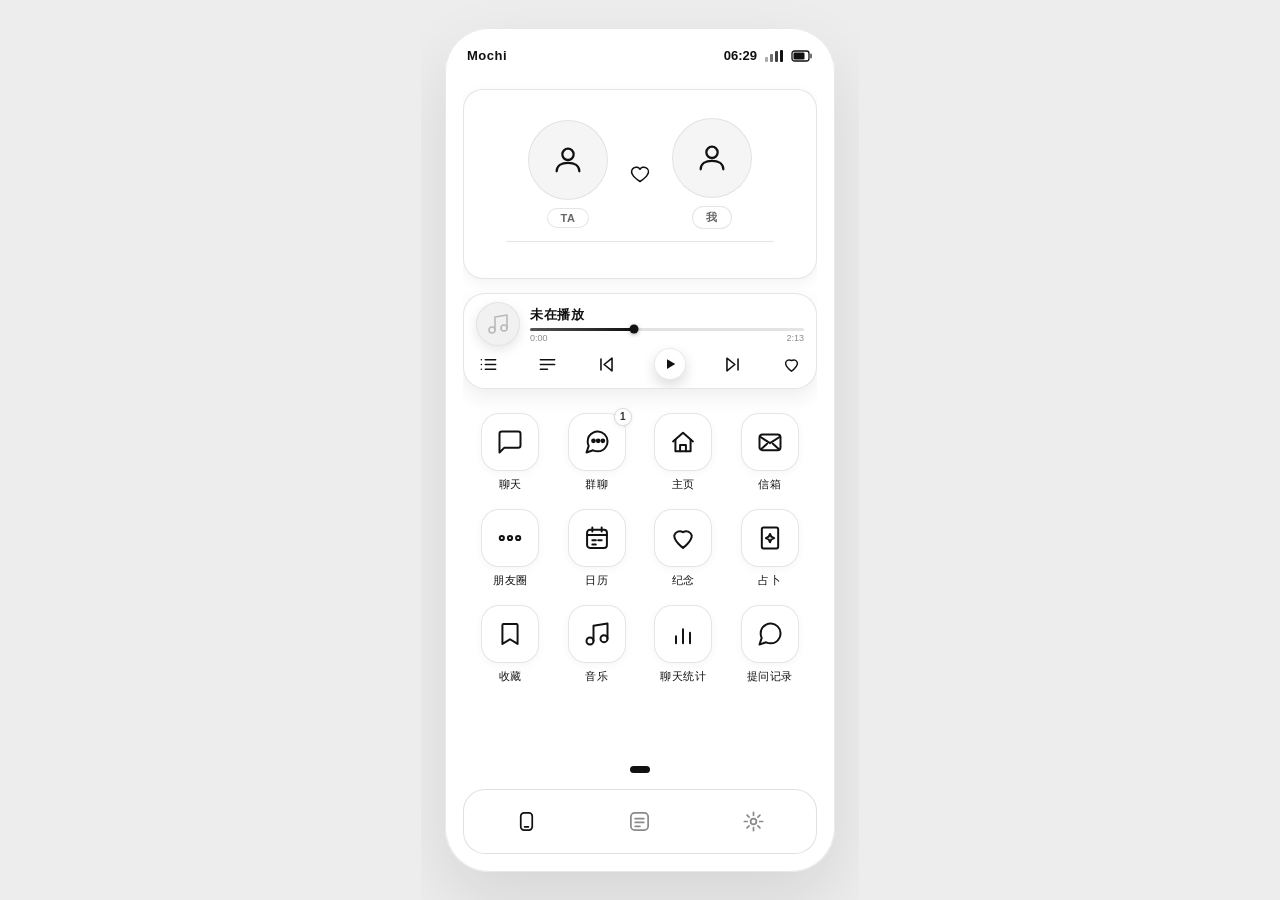
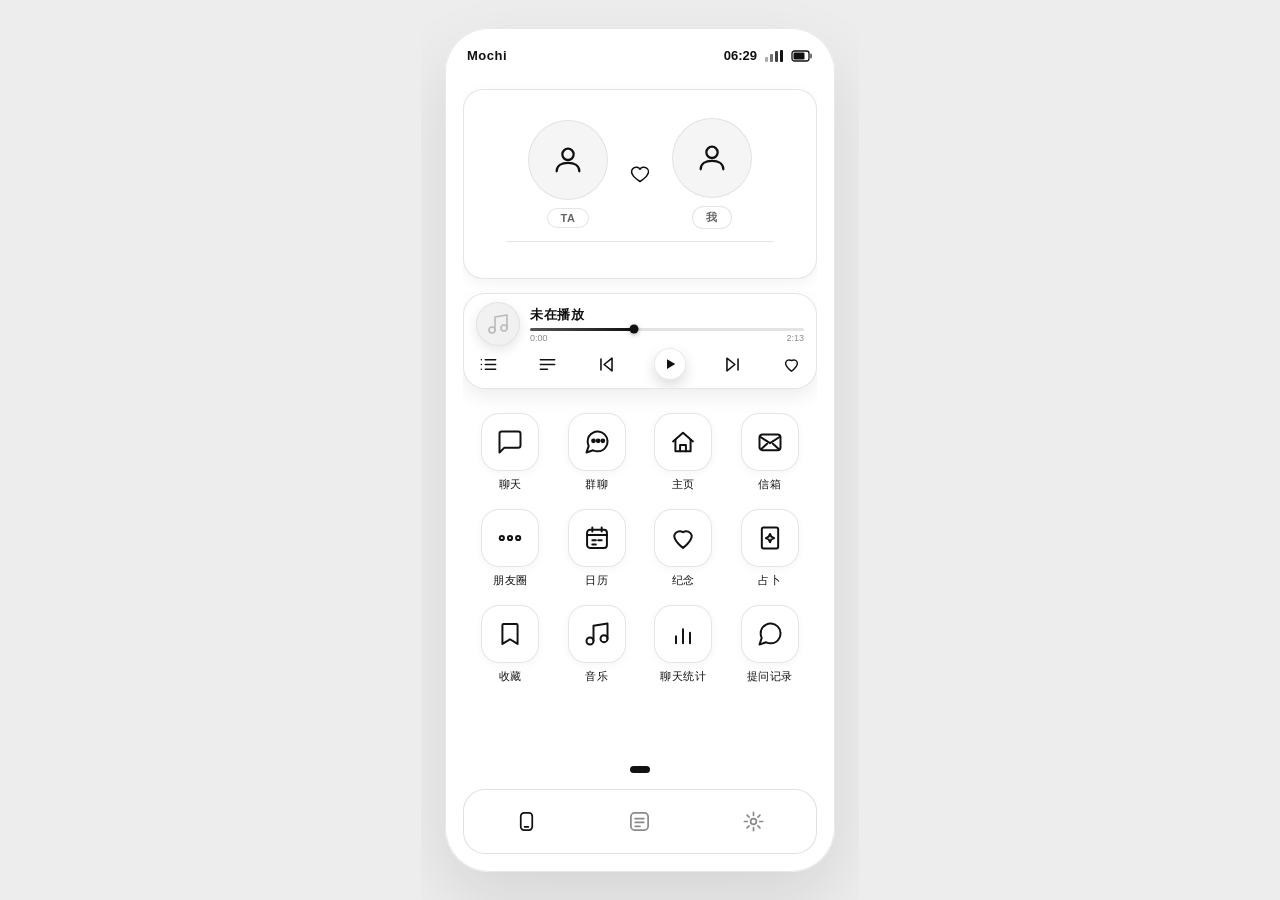
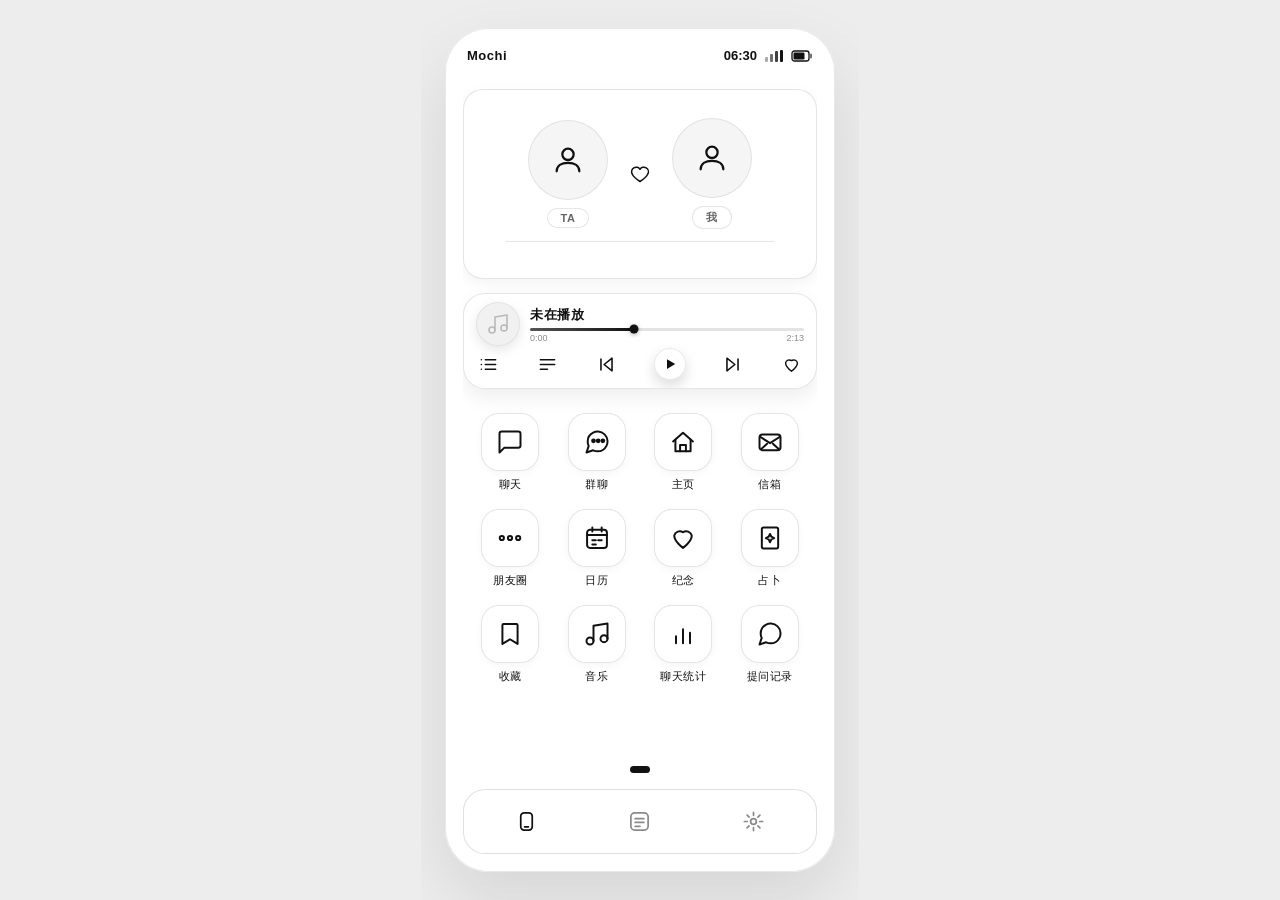
